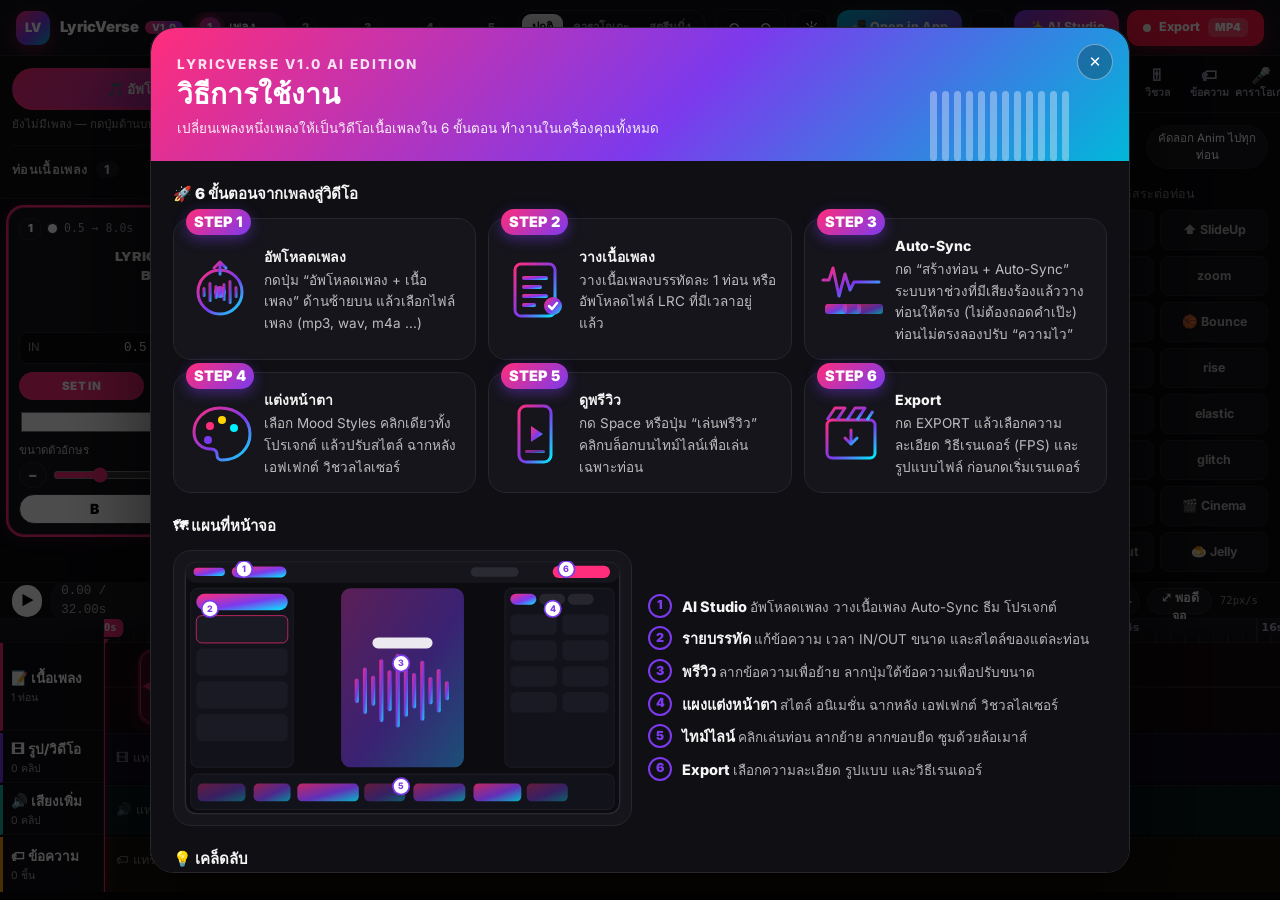
==== Lyric.html @ 03a29b02 "Update PWA button and lyric section logic Refactor PWA button and lyric section functionality." ====
<!DOCTYPE html>
<html lang="en">
<head>
  <meta charset="UTF-8">
  <meta name="viewport" content="width=device-width, initial-scale=1">
  <title>LyricVerse V1.0 AI Edition</title>
  <!-- Google tag (gtag.js) -->
<script async src="https://www.googletagmanager.com/gtag/js?id=G-SN28PVM501"></script>
<script>
  window.dataLayer = window.dataLayer || [];
  function gtag(){dataLayer.push(arguments);}
  gtag('js', new Date());

  gtag('config', 'G-SN28PVM501');
</script>
  <style>*,:after,:before{--tw-border-spacing-x:0;--tw-border-spacing-y:0;--tw-translate-x:0;--tw-translate-y:0;--tw-rotate:0;--tw-skew-x:0;--tw-skew-y:0;--tw-scale-x:1;--tw-scale-y:1;--tw-pan-x: ;--tw-pan-y: ;--tw-pinch-zoom: ;--tw-scroll-snap-strictness:proximity;--tw-gradient-from-position: ;--tw-gradient-via-position: ;--tw-gradient-to-position: ;--tw-ordinal: ;--tw-slashed-zero: ;--tw-numeric-figure: ;--tw-numeric-spacing: ;--tw-numeric-fraction: ;--tw-ring-inset: ;--tw-ring-offset-width:0px;--tw-ring-offset-color:#fff;--tw-ring-color:rgba(59,130,246,.5);--tw-ring-offset-shadow:0 0 #0000;--tw-ring-shadow:0 0 #0000;--tw-shadow:0 0 #0000;--tw-shadow-colored:0 0 #0000;--tw-blur: ;--tw-brightness: ;--tw-contrast: ;--tw-grayscale: ;--tw-hue-rotate: ;--tw-invert: ;--tw-saturate: ;--tw-sepia: ;--tw-drop-shadow: ;--tw-backdrop-blur: ;--tw-backdrop-brightness: ;--tw-backdrop-contrast: ;--tw-backdrop-grayscale: ;--tw-backdrop-hue-rotate: ;--tw-backdrop-invert: ;--tw-backdrop-opacity: ;--tw-backdrop-saturate: ;--tw-backdrop-sepia: ;--tw-contain-size: ;--tw-contain-layout: ;--tw-contain-paint: ;--tw-contain-style: }::backdrop{--tw-border-spacing-x:0;--tw-border-spacing-y:0;--tw-translate-x:0;--tw-translate-y:0;--tw-rotate:0;--tw-skew-x:0;--tw-skew-y:0;--tw-scale-x:1;--tw-scale-y:1;--tw-pan-x: ;--tw-pan-y: ;--tw-pinch-zoom: ;--tw-scroll-snap-strictness:proximity;--tw-gradient-from-position: ;--tw-gradient-via-position: ;--tw-gradient-to-position: ;--tw-ordinal: ;--tw-slashed-zero: ;--tw-numeric-figure: ;--tw-numeric-spacing: ;--tw-numeric-fraction: ;--tw-ring-inset: ;--tw-ring-offset-width:0px;--tw-ring-offset-color:#fff;--tw-ring-color:rgba(59,130,246,.5);--tw-ring-offset-shadow:0 0 #0000;--tw-ring-shadow:0 0 #0000;--tw-shadow:0 0 #0000;--tw-shadow-colored:0 0 #0000;--tw-blur: ;--tw-brightness: ;--tw-contrast: ;--tw-grayscale: ;--tw-hue-rotate: ;--tw-invert: ;--tw-saturate: ;--tw-sepia: ;--tw-drop-shadow: ;--tw-backdrop-blur: ;--tw-backdrop-brightness: ;--tw-backdrop-contrast: ;--tw-backdrop-grayscale: ;--tw-backdrop-hue-rotate: ;--tw-backdrop-invert: ;--tw-backdrop-opacity: ;--tw-backdrop-saturate: ;--tw-backdrop-sepia: ;--tw-contain-size: ;--tw-contain-layout: ;--tw-contain-paint: ;--tw-contain-style: }/*! tailwindcss v3.4.18 | MIT License | https://tailwindcss.com*/*,:after,:before{box-sizing:border-box;border:0 solid #e5e7eb}:after,:before{--tw-content:""}:host,html{line-height:1.5;-webkit-text-size-adjust:100%;-moz-tab-size:4;-o-tab-size:4;tab-size:4;font-family:ui-sans-serif,system-ui,sans-serif,Apple Color Emoji,Segoe UI Emoji,Segoe UI Symbol,Noto Color Emoji;font-feature-settings:normal;font-variation-settings:normal;-webkit-tap-highlight-color:transparent}body{line-height:inherit}hr{height:0;color:inherit;border-top-width:1px}abbr:where([title]){-webkit-text-decoration:underline dotted;text-decoration:underline dotted}h1,h2,h3,h4,h5,h6{font-size:inherit;font-weight:inherit}a{color:inherit;text-decoration:inherit}b,strong{font-weight:bolder}code,kbd,pre,samp{font-family:ui-monospace,SFMono-Regular,Menlo,Monaco,Consolas,Liberation Mono,Courier New,monospace;font-feature-settings:normal;font-variation-settings:normal;font-size:1em}small{font-size:80%}sub,sup{font-size:75%;line-height:0;position:relative;vertical-align:baseline}sub{bottom:-.25em}sup{top:-.5em}table{text-indent:0;border-color:inherit;border-collapse:collapse}button,input,optgroup,select,textarea{font-family:inherit;font-feature-settings:inherit;font-variation-settings:inherit;font-size:100%;font-weight:inherit;line-height:inherit;letter-spacing:inherit;color:inherit;margin:0;padding:0}button,select{text-transform:none}button,input:where([type=button]),input:where([type=reset]),input:where([type=submit]){-webkit-appearance:button;background-color:transparent;background-image:none}:-moz-focusring{outline:auto}:-moz-ui-invalid{box-shadow:none}progress{vertical-align:baseline}::-webkit-inner-spin-button,::-webkit-outer-spin-button{height:auto}[type=search]{-webkit-appearance:textfield;outline-offset:-2px}::-webkit-search-decoration{-webkit-appearance:none}::-webkit-file-upload-button{-webkit-appearance:button;font:inherit}summary{display:list-item}blockquote,dd,dl,figure,h1,h2,h3,h4,h5,h6,hr,p,pre{margin:0}fieldset{margin:0}fieldset,legend{padding:0}menu,ol,ul{list-style:none;margin:0;padding:0}dialog{padding:0}textarea{resize:vertical}input::-moz-placeholder,textarea::-moz-placeholder{opacity:1;color:#9ca3af}input::placeholder,textarea::placeholder{opacity:1;color:#9ca3af}[role=button],button{cursor:pointer}:disabled{cursor:default}audio,canvas,embed,iframe,img,object,svg,video{display:block;vertical-align:middle}img,video{max-width:100%;height:auto}[hidden]:where(:not([hidden=until-found])){display:none}.\!container{width:100%!important}.container{width:100%}@media (min-width:640px){.\!container{max-width:640px!important}.container{max-width:640px}}@media (min-width:768px){.\!container{max-width:768px!important}.container{max-width:768px}}@media (min-width:1024px){.\!container{max-width:1024px!important}.container{max-width:1024px}}@media (min-width:1280px){.\!container{max-width:1280px!important}.container{max-width:1280px}}@media (min-width:1536px){.\!container{max-width:1536px!important}.container{max-width:1536px}}.pointer-events-none{pointer-events:none}.pointer-events-auto{pointer-events:auto}.fixed{position:fixed}.absolute{position:absolute}.relative{position:relative}.sticky{position:sticky}.-inset-3{inset:-.75rem}.inset-0{inset:0}.-bottom-3{bottom:-.75rem}.-right-3{right:-.75rem}.-top-12{top:-3rem}.bottom-0{bottom:0}.bottom-1{bottom:.25rem}.left-0{left:0}.left-1{left:.25rem}.left-1\/2{left:50%}.left-2{left:.5rem}.right-0{right:0}.top-0{top:0}.top-1\/2{top:50%}.top-2{top:.5rem}.top-\[10px\]{top:10px}.top-\[18px\]{top:18px}.top-\[2px\]{top:2px}.z-10{z-index:10}.z-20{z-index:20}.z-30{z-index:30}.z-50{z-index:50}.z-\[4\]{z-index:4}.z-\[5\]{z-index:5}.col-span-2{grid-column:span 2/span 2}.mx-\[14px\]{margin-left:14px;margin-right:14px}.mx-auto{margin-left:auto;margin-right:auto}.mb-1{margin-bottom:.25rem}.mb-1\.5{margin-bottom:.375rem}.mb-2{margin-bottom:.5rem}.mb-3{margin-bottom:.75rem}.mb-4{margin-bottom:1rem}.ml-1{margin-left:.25rem}.ml-2{margin-left:.5rem}.ml-4{margin-left:1rem}.ml-\[1px\]{margin-left:1px}.mt-0\.5{margin-top:.125rem}.mt-1{margin-top:.25rem}.mt-2{margin-top:.5rem}.mt-4{margin-top:1rem}.block{display:block}.inline-block{display:inline-block}.flex{display:flex}.grid{display:grid}.hidden{display:none}.aspect-video{aspect-ratio:16/9}.h-1{height:.25rem}.h-1\.5{height:.375rem}.h-10{height:2.5rem}.h-11{height:2.75rem}.h-12{height:3rem}.h-16{height:4rem}.h-2{height:.5rem}.h-4{height:1rem}.h-6{height:1.5rem}.h-7{height:1.75rem}.h-8{height:2rem}.h-9{height:2.25rem}.h-\[120px\]{height:120px}.h-\[160px\]{height:160px}.h-\[18px\]{height:18px}.h-\[1em\]{height:1em}.h-\[22px\]{height:22px}.h-\[36px\]{height:36px}.h-\[56px\]{height:56px}.h-\[86px\]{height:86px}.h-full{height:100%}.h-px{height:1px}.max-h-\[160px\]{max-height:160px}.min-h-0{min-height:0}.min-h-\[36px\]{min-height:36px}.min-h-screen{min-height:100vh}.w-1{width:.25rem}.w-1\.5{width:.375rem}.w-12{width:3rem}.w-14{width:3.5rem}.w-2{width:.5rem}.w-3{width:.75rem}.w-4{width:1rem}.w-6{width:1.5rem}.w-8{width:2rem}.w-9{width:2.25rem}.w-\[12px\]{width:12px}.w-\[3px\]{width:3px}.w-\[90px\]{width:90px}.w-\[92px\]{width:92px}.w-full{width:100%}.w-px{width:1px}.max-w-\[100vw\]{max-width:100vw}.max-w-\[560px\]{max-width:560px}.max-w-\[700px\]{max-width:700px}.flex-1{flex:1 1 0%}.shrink-0{flex-shrink:0}.-translate-x-1\/2{--tw-translate-x:-50%}.-translate-x-1\/2,.-translate-x-\[3\.5px\]{transform:translate(var(--tw-translate-x),var(--tw-translate-y)) rotate(var(--tw-rotate)) skewX(var(--tw-skew-x)) skewY(var(--tw-skew-y)) scaleX(var(--tw-scale-x)) scaleY(var(--tw-scale-y))}.-translate-x-\[3\.5px\]{--tw-translate-x:-3.5px}.-translate-y-\[1px\]{--tw-translate-y:-1px}.-translate-y-\[1px\],.scale-\[1\.02\]{transform:translate(var(--tw-translate-x),var(--tw-translate-y)) rotate(var(--tw-rotate)) skewX(var(--tw-skew-x)) skewY(var(--tw-skew-y)) scaleX(var(--tw-scale-x)) scaleY(var(--tw-scale-y))}.scale-\[1\.02\]{--tw-scale-x:1.02;--tw-scale-y:1.02}.transform{transform:translate(var(--tw-translate-x),var(--tw-translate-y)) rotate(var(--tw-rotate)) skewX(var(--tw-skew-x)) skewY(var(--tw-skew-y)) scaleX(var(--tw-scale-x)) scaleY(var(--tw-scale-y))}@keyframes ping{75%,to{transform:scale(2);opacity:0}}.animate-ping{animation:ping 1s cubic-bezier(0,0,.2,1) infinite}@keyframes pulse{50%{opacity:.5}}.animate-pulse{animation:pulse 2s cubic-bezier(.4,0,.6,1) infinite}@keyframes spin{to{transform:rotate(1turn)}}.animate-spin{animation:spin 1s linear infinite}.cursor-grab{cursor:grab}.cursor-pointer{cursor:pointer}.touch-none{touch-action:none}.select-none{-webkit-user-select:none;-moz-user-select:none;user-select:none}.resize-none{resize:none}.grid-cols-2{grid-template-columns:repeat(2,minmax(0,1fr))}.grid-cols-3{grid-template-columns:repeat(3,minmax(0,1fr))}.grid-cols-4{grid-template-columns:repeat(4,minmax(0,1fr))}.grid-cols-\[1\.2fr_0\.8fr\]{grid-template-columns:1.2fr .8fr}.flex-col{flex-direction:column}.flex-wrap{flex-wrap:wrap}.place-items-center{place-items:center}.items-start{align-items:flex-start}.items-center{align-items:center}.justify-start{justify-content:flex-start}.justify-center{justify-content:center}.justify-between{justify-content:space-between}.gap-1{gap:.25rem}.gap-1\.5{gap:.375rem}.gap-2{gap:.5rem}.gap-3{gap:.75rem}.space-y-1>:not([hidden])~:not([hidden]){--tw-space-y-reverse:0;margin-top:calc(.25rem*(1 - var(--tw-space-y-reverse)));margin-bottom:calc(.25rem*var(--tw-space-y-reverse))}.space-y-2>:not([hidden])~:not([hidden]){--tw-space-y-reverse:0;margin-top:calc(.5rem*(1 - var(--tw-space-y-reverse)));margin-bottom:calc(.5rem*var(--tw-space-y-reverse))}.space-y-3>:not([hidden])~:not([hidden]){--tw-space-y-reverse:0;margin-top:calc(.75rem*(1 - var(--tw-space-y-reverse)));margin-bottom:calc(.75rem*var(--tw-space-y-reverse))}.space-y-4>:not([hidden])~:not([hidden]){--tw-space-y-reverse:0;margin-top:calc(1rem*(1 - var(--tw-space-y-reverse)));margin-bottom:calc(1rem*var(--tw-space-y-reverse))}.overflow-auto{overflow:auto}.overflow-hidden,.truncate{overflow:hidden}.truncate{text-overflow:ellipsis}.truncate,.whitespace-nowrap{white-space:nowrap}.whitespace-pre{white-space:pre}.rounded{border-radius:.25rem}.rounded-\[20px\]{border-radius:20px}.rounded-\[36px\]{border-radius:36px}.rounded-full{border-radius:9999px}.rounded-lg{border-radius:.5rem}.rounded-sm{border-radius:.125rem}.rounded-xl{border-radius:.75rem}.rounded-b-\[12px\]{border-bottom-right-radius:12px;border-bottom-left-radius:12px}.rounded-l-xl{border-top-left-radius:.75rem;border-bottom-left-radius:.75rem}.rounded-r-xl{border-top-right-radius:.75rem;border-bottom-right-radius:.75rem}.border{border-width:1px}.border-2{border-width:2px}.border-b{border-bottom-width:1px}.border-l{border-left-width:1px}.border-r{border-right-width:1px}.border-t{border-top-width:1px}.border-dashed{border-style:dashed}.border-\[\#00f0ff\]{--tw-border-opacity:1;border-color:rgb(0 240 255/var(--tw-border-opacity,1))}.border-\[\#00f0ff\]\/20{border-color:rgba(0,240,255,.2)}.border-\[\#00f0ff\]\/50{border-color:rgba(0,240,255,.5)}.border-\[\#00f0ff\]\/60{border-color:rgba(0,240,255,.6)}.border-\[\#1a1a1e\]{--tw-border-opacity:1;border-color:rgb(26 26 30/var(--tw-border-opacity,1))}.border-\[\#1c1917\]{--tw-border-opacity:1;border-color:rgb(28 25 23/var(--tw-border-opacity,1))}.border-\[\#1e1e26\]{--tw-border-opacity:1;border-color:rgb(30 30 38/var(--tw-border-opacity,1))}.border-\[\#222\]{--tw-border-opacity:1;border-color:rgb(34 34 34/var(--tw-border-opacity,1))}.border-\[\#23232d\]{--tw-border-opacity:1;border-color:rgb(35 35 45/var(--tw-border-opacity,1))}.border-\[\#24242e\]{--tw-border-opacity:1;border-color:rgb(36 36 46/var(--tw-border-opacity,1))}.border-\[\#26262c\]{--tw-border-opacity:1;border-color:rgb(38 38 44/var(--tw-border-opacity,1))}.border-\[\#2a2a35\]{--tw-border-opacity:1;border-color:rgb(42 42 53/var(--tw-border-opacity,1))}.border-\[\#333\]{--tw-border-opacity:1;border-color:rgb(51 51 51/var(--tw-border-opacity,1))}.border-\[\#d6d3d1\]{--tw-border-opacity:1;border-color:rgb(214 211 209/var(--tw-border-opacity,1))}.border-\[\#e7e5e4\]{--tw-border-opacity:1;border-color:rgb(231 229 228/var(--tw-border-opacity,1))}.border-\[\#ff1744\]{--tw-border-opacity:1;border-color:rgb(255 23 68/var(--tw-border-opacity,1))}.border-\[\#ff1744\]\/20{border-color:rgba(255,23,68,.2)}.border-\[\#ff2d7b\]{--tw-border-opacity:1;border-color:rgb(255 45 123/var(--tw-border-opacity,1))}.border-\[\#ff2d7b\]\/20{border-color:rgba(255,45,123,.2)}.border-\[\#ff2d7b\]\/30{border-color:rgba(255,45,123,.3)}.border-\[\#ff2d7b\]\/40{border-color:rgba(255,45,123,.4)}.border-\[\#ff2d7b\]\/50{border-color:rgba(255,45,123,.5)}.border-\[\#ff2d7b\]\/60{border-color:rgba(255,45,123,.6)}.border-black\/20{border-color:rgba(0,0,0,.2)}.border-white{--tw-border-opacity:1;border-color:rgb(255 255 255/var(--tw-border-opacity,1))}.border-white\/10{border-color:hsla(0,0%,100%,.1)}.border-white\/20{border-color:hsla(0,0%,100%,.2)}.border-t-transparent{border-top-color:transparent}.bg-\[\#00f0ff\]{--tw-bg-opacity:1;background-color:rgb(0 240 255/var(--tw-bg-opacity,1))}.bg-\[\#00f0ff\]\/10{background-color:rgba(0,240,255,.1)}.bg-\[\#00f0ff\]\/30{background-color:rgba(0,240,255,.3)}.bg-\[\#00f0ff\]\/60{background-color:rgba(0,240,255,.6)}.bg-\[\#00f0ff\]\/70{background-color:rgba(0,240,255,.7)}.bg-\[\#070708\]{--tw-bg-opacity:1;background-color:rgb(7 7 8/var(--tw-bg-opacity,1))}.bg-\[\#08080a\]{--tw-bg-opacity:1;background-color:rgb(8 8 10/var(--tw-bg-opacity,1))}.bg-\[\#0a0a0a\]{--tw-bg-opacity:1;background-color:rgb(10 10 10/var(--tw-bg-opacity,1))}.bg-\[\#0a0a0e\]{--tw-bg-opacity:1;background-color:rgb(10 10 14/var(--tw-bg-opacity,1))}.bg-\[\#0c0c0f\]{--tw-bg-opacity:1;background-color:rgb(12 12 15/var(--tw-bg-opacity,1))}.bg-\[\#0c0c0f\]\/90{background-color:rgba(12,12,15,.9)}.bg-\[\#0e0e13\]{--tw-bg-opacity:1;background-color:rgb(14 14 19/var(--tw-bg-opacity,1))}.bg-\[\#0f0f12\]{--tw-bg-opacity:1;background-color:rgb(15 15 18/var(--tw-bg-opacity,1))}.bg-\[\#0f0f12\]\/80{background-color:rgba(15,15,18,.8)}.bg-\[\#101014\]{--tw-bg-opacity:1;background-color:rgb(16 16 20/var(--tw-bg-opacity,1))}.bg-\[\#111114\]{--tw-bg-opacity:1;background-color:rgb(17 17 20/var(--tw-bg-opacity,1))}.bg-\[\#111\]{--tw-bg-opacity:1;background-color:rgb(17 17 17/var(--tw-bg-opacity,1))}.bg-\[\#14141a\]{--tw-bg-opacity:1;background-color:rgb(20 20 26/var(--tw-bg-opacity,1))}.bg-\[\#15151b\]{--tw-bg-opacity:1;background-color:rgb(21 21 27/var(--tw-bg-opacity,1))}.bg-\[\#15151b\]\/90{background-color:rgba(21,21,27,.9)}.bg-\[\#16161d\]{--tw-bg-opacity:1;background-color:rgb(22 22 29/var(--tw-bg-opacity,1))}.bg-\[\#1a1020\]{--tw-bg-opacity:1;background-color:rgb(26 16 32/var(--tw-bg-opacity,1))}.bg-\[\#1a1a1f\]{--tw-bg-opacity:1;background-color:rgb(26 26 31/var(--tw-bg-opacity,1))}.bg-\[\#1a1a22\]{--tw-bg-opacity:1;background-color:rgb(26 26 34/var(--tw-bg-opacity,1))}.bg-\[\#1c1917\]{--tw-bg-opacity:1;background-color:rgb(28 25 23/var(--tw-bg-opacity,1))}.bg-\[\#222\]{--tw-bg-opacity:1;background-color:rgb(34 34 34/var(--tw-bg-opacity,1))}.bg-\[\#333\]{--tw-bg-opacity:1;background-color:rgb(51 51 51/var(--tw-bg-opacity,1))}.bg-\[\#d6d3d1\]{--tw-bg-opacity:1;background-color:rgb(214 211 209/var(--tw-bg-opacity,1))}.bg-\[\#e7e5e4\]{--tw-bg-opacity:1;background-color:rgb(231 229 228/var(--tw-bg-opacity,1))}.bg-\[\#f5f5f4\]{--tw-bg-opacity:1;background-color:rgb(245 245 244/var(--tw-bg-opacity,1))}.bg-\[\#fafaf9\]{--tw-bg-opacity:1;background-color:rgb(250 250 249/var(--tw-bg-opacity,1))}.bg-\[\#ff1744\]{--tw-bg-opacity:1;background-color:rgb(255 23 68/var(--tw-bg-opacity,1))}.bg-\[\#ff1744\]\/10{background-color:rgba(255,23,68,.1)}.bg-\[\#ff2d7b\]{--tw-bg-opacity:1;background-color:rgb(255 45 123/var(--tw-bg-opacity,1))}.bg-\[\#ff2d7b\]\/10{background-color:rgba(255,45,123,.1)}.bg-\[\#ff2d7b\]\/20{background-color:rgba(255,45,123,.2)}.bg-\[\#ff2d7b\]\/30{background-color:rgba(255,45,123,.3)}.bg-\[\#fff1f2\]{--tw-bg-opacity:1;background-color:rgb(255 241 242/var(--tw-bg-opacity,1))}.bg-black{--tw-bg-opacity:1;background-color:rgb(0 0 0/var(--tw-bg-opacity,1))}.bg-black\/30{background-color:rgba(0,0,0,.3)}.bg-black\/60{background-color:rgba(0,0,0,.6)}.bg-black\/70{background-color:rgba(0,0,0,.7)}.bg-black\/85{background-color:rgba(0,0,0,.85)}.bg-transparent{background-color:transparent}.bg-white{--tw-bg-opacity:1;background-color:rgb(255 255 255/var(--tw-bg-opacity,1))}.bg-white\/5{background-color:hsla(0,0%,100%,.05)}.bg-white\/80{background-color:hsla(0,0%,100%,.8)}.bg-white\/90{background-color:hsla(0,0%,100%,.9)}.bg-gradient-to-br{background-image:linear-gradient(to bottom right,var(--tw-gradient-stops))}.from-\[\#ff2d7b\]{--tw-gradient-from:#ff2d7b var(--tw-gradient-from-position);--tw-gradient-to:rgba(255,45,123,0) var(--tw-gradient-to-position);--tw-gradient-stops:var(--tw-gradient-from),var(--tw-gradient-to)}.to-\[\#00f0ff\]{--tw-gradient-to:#00f0ff var(--tw-gradient-to-position)}.object-cover{-o-object-fit:cover;object-fit:cover}.p-1{padding:.25rem}.p-2{padding:.5rem}.p-2\.5{padding:.625rem}.p-3{padding:.75rem}.p-4{padding:1rem}.p-5{padding:1.25rem}.px-1{padding-left:.25rem;padding-right:.25rem}.px-1\.5{padding-left:.375rem;padding-right:.375rem}.px-2{padding-left:.5rem;padding-right:.5rem}.px-2\.5{padding-left:.625rem;padding-right:.625rem}.px-3{padding-left:.75rem;padding-right:.75rem}.px-4{padding-left:1rem;padding-right:1rem}.px-5{padding-left:1.25rem;padding-right:1.25rem}.py-0\.5{padding-top:.125rem;padding-bottom:.125rem}.py-1{padding-top:.25rem;padding-bottom:.25rem}.py-1\.5{padding-top:.375rem;padding-bottom:.375rem}.py-10{padding-top:2.5rem;padding-bottom:2.5rem}.py-12{padding-top:3rem;padding-bottom:3rem}.py-2{padding-top:.5rem;padding-bottom:.5rem}.pl-1{padding-left:.25rem}.pr-1{padding-right:.25rem}.pt-0\.5{padding-top:.125rem}.pt-2{padding-top:.5rem}.pt-3{padding-top:.75rem}.text-center{text-align:center}.text-right{text-align:right}.align-middle{vertical-align:middle}.font-mono{font-family:ui-monospace,SFMono-Regular,Menlo,Monaco,Consolas,Liberation Mono,Courier New,monospace}.text-\[10px\]{font-size:10px}.text-\[11px\]{font-size:11px}.text-\[12px\]{font-size:12px}.text-\[13px\]{font-size:13px}.text-\[14px\]{font-size:14px}.text-\[16px\]{font-size:16px}.text-\[8px\]{font-size:8px}.text-\[9px\]{font-size:9px}.font-black{font-weight:900}.font-bold{font-weight:700}.font-medium{font-weight:500}.capitalize{text-transform:capitalize}.leading-\[1\.05\]{line-height:1.05}.leading-\[1\.1\]{line-height:1.1}.leading-\[1\.2\]{line-height:1.2}.leading-\[1\.3\]{line-height:1.3}.leading-\[1\.4\]{line-height:1.4}.leading-\[1\.5\]{line-height:1.5}.tracking-\[-0\.02em\]{letter-spacing:-.02em}.tracking-\[0\.12em\]{letter-spacing:.12em}.tracking-wide{letter-spacing:.025em}.text-\[\#00f0ff\]{--tw-text-opacity:1;color:rgb(0 240 255/var(--tw-text-opacity,1))}.text-\[\#1c1917\]{--tw-text-opacity:1;color:rgb(28 25 23/var(--tw-text-opacity,1))}.text-\[\#44403c\]{--tw-text-opacity:1;color:rgb(68 64 60/var(--tw-text-opacity,1))}.text-\[\#444\]{--tw-text-opacity:1;color:rgb(68 68 68/var(--tw-text-opacity,1))}.text-\[\#555\]{--tw-text-opacity:1;color:rgb(85 85 85/var(--tw-text-opacity,1))}.text-\[\#57534e\]{--tw-text-opacity:1;color:rgb(87 83 78/var(--tw-text-opacity,1))}.text-\[\#666\]{--tw-text-opacity:1;color:rgb(102 102 102/var(--tw-text-opacity,1))}.text-\[\#777\]{--tw-text-opacity:1;color:rgb(119 119 119/var(--tw-text-opacity,1))}.text-\[\#78716c\]{--tw-text-opacity:1;color:rgb(120 113 108/var(--tw-text-opacity,1))}.text-\[\#888\]{--tw-text-opacity:1;color:rgb(136 136 136/var(--tw-text-opacity,1))}.text-\[\#a8a29e\]{--tw-text-opacity:1;color:rgb(168 162 158/var(--tw-text-opacity,1))}.text-\[\#aaa\]{--tw-text-opacity:1;color:rgb(170 170 170/var(--tw-text-opacity,1))}.text-\[\#ccc\]{--tw-text-opacity:1;color:rgb(204 204 204/var(--tw-text-opacity,1))}.text-\[\#ff2d7b\]{--tw-text-opacity:1;color:rgb(255 45 123/var(--tw-text-opacity,1))}.text-\[\#ff4d6d\]{--tw-text-opacity:1;color:rgb(255 77 109/var(--tw-text-opacity,1))}.text-black{--tw-text-opacity:1;color:rgb(0 0 0/var(--tw-text-opacity,1))}.text-white{--tw-text-opacity:1;color:rgb(255 255 255/var(--tw-text-opacity,1))}.text-white\/20{color:hsla(0,0%,100%,.2)}.accent-\[\#00f0ff\]{accent-color:#00f0ff}.accent-\[\#ff2d7b\]{accent-color:#ff2d7b}.opacity-90{opacity:.9}.shadow{--tw-shadow:0 1px 3px 0 rgba(0,0,0,.1),0 1px 2px -1px rgba(0,0,0,.1);--tw-shadow-colored:0 1px 3px 0 var(--tw-shadow-color),0 1px 2px -1px var(--tw-shadow-color);box-shadow:var(--tw-ring-offset-shadow,0 0 #0000),var(--tw-ring-shadow,0 0 #0000),var(--tw-shadow)}.shadow-\[0_0_0_1px_rgba\(255\2c 45\2c 123\2c 0\.2\)\]{--tw-shadow:0 0 0 1px rgba(255,45,123,.2);--tw-shadow-colored:0 0 0 1px var(--tw-shadow-color);box-shadow:var(--tw-ring-offset-shadow,0 0 #0000),var(--tw-ring-shadow,0 0 #0000),var(--tw-shadow)}.shadow-\[0_0_0_1px_rgba\(255\2c 45\2c 123\2c 0\.3\)\]{--tw-shadow:0 0 0 1px rgba(255,45,123,.3);--tw-shadow-colored:0 0 0 1px var(--tw-shadow-color);box-shadow:var(--tw-ring-offset-shadow,0 0 #0000),var(--tw-ring-shadow,0 0 #0000),var(--tw-shadow)}.shadow-\[0_0_10px_rgba\(255\2c 255\2c 255\2c 0\.2\)\]{--tw-shadow:0 0 10px hsla(0,0%,100%,.2);--tw-shadow-colored:0 0 10px var(--tw-shadow-color);box-shadow:var(--tw-ring-offset-shadow,0 0 #0000),var(--tw-ring-shadow,0 0 #0000),var(--tw-shadow)}.shadow-\[0_0_20px_rgba\(255\2c 23\2c 68\2c 0\.4\)\]{--tw-shadow:0 0 20px rgba(255,23,68,.4);--tw-shadow-colored:0 0 20px var(--tw-shadow-color);box-shadow:var(--tw-ring-offset-shadow,0 0 #0000),var(--tw-ring-shadow,0 0 #0000),var(--tw-shadow)}.shadow-\[0_20px_80px_rgba\(0\2c 0\2c 0\2c 0\.3\)\]{--tw-shadow:0 20px 80px rgba(0,0,0,.3);--tw-shadow-colored:0 20px 80px var(--tw-shadow-color);box-shadow:var(--tw-ring-offset-shadow,0 0 #0000),var(--tw-ring-shadow,0 0 #0000),var(--tw-shadow)}.shadow-\[0_20px_80px_rgba\(0\2c 0\2c 0\2c 0\.8\)\]{--tw-shadow:0 20px 80px rgba(0,0,0,.8);--tw-shadow-colored:0 20px 80px var(--tw-shadow-color);box-shadow:var(--tw-ring-offset-shadow,0 0 #0000),var(--tw-ring-shadow,0 0 #0000),var(--tw-shadow)}.shadow-\[0_2px_10px_rgba\(0\2c 240\2c 255\2c 0\.5\)\]{--tw-shadow:0 2px 10px rgba(0,240,255,.5);--tw-shadow-colored:0 2px 10px var(--tw-shadow-color);box-shadow:var(--tw-ring-offset-shadow,0 0 #0000),var(--tw-ring-shadow,0 0 #0000),var(--tw-shadow)}.shadow-\[0_8px_24px_rgba\(0\2c 0\2c 0\2c 0\.3\)\]{--tw-shadow:0 8px 24px rgba(0,0,0,.3);--tw-shadow-colored:0 8px 24px var(--tw-shadow-color)}.shadow-\[0_8px_24px_rgba\(0\2c 0\2c 0\2c 0\.3\)\],.shadow-lg{box-shadow:var(--tw-ring-offset-shadow,0 0 #0000),var(--tw-ring-shadow,0 0 #0000),var(--tw-shadow)}.shadow-lg{--tw-shadow:0 10px 15px -3px rgba(0,0,0,.1),0 4px 6px -4px rgba(0,0,0,.1);--tw-shadow-colored:0 10px 15px -3px var(--tw-shadow-color),0 4px 6px -4px var(--tw-shadow-color)}.outline-none{outline:2px solid transparent;outline-offset:2px}.ring-1{--tw-ring-offset-shadow:var(--tw-ring-inset) 0 0 0 var(--tw-ring-offset-width) var(--tw-ring-offset-color);--tw-ring-shadow:var(--tw-ring-inset) 0 0 0 calc(1px + var(--tw-ring-offset-width)) var(--tw-ring-color)}.ring-1,.ring-\[10px\]{box-shadow:var(--tw-ring-offset-shadow),var(--tw-ring-shadow),var(--tw-shadow,0 0 #0000)}.ring-\[10px\]{--tw-ring-offset-shadow:var(--tw-ring-inset) 0 0 0 var(--tw-ring-offset-width) var(--tw-ring-offset-color);--tw-ring-shadow:var(--tw-ring-inset) 0 0 0 calc(10px + var(--tw-ring-offset-width)) var(--tw-ring-color)}.ring-\[\#111\]{--tw-ring-opacity:1;--tw-ring-color:rgb(17 17 17/var(--tw-ring-opacity,1))}.ring-\[\#ff2d7b\]\/40{--tw-ring-color:rgba(255,45,123,.4)}.blur{--tw-blur:blur(8px)}.blur,.drop-shadow{filter:var(--tw-blur) var(--tw-brightness) var(--tw-contrast) var(--tw-grayscale) var(--tw-hue-rotate) var(--tw-invert) var(--tw-saturate) var(--tw-sepia) var(--tw-drop-shadow)}.drop-shadow{--tw-drop-shadow:drop-shadow(0 1px 2px rgba(0,0,0,.1)) drop-shadow(0 1px 1px rgba(0,0,0,.06))}.filter{filter:var(--tw-blur) var(--tw-brightness) var(--tw-contrast) var(--tw-grayscale) var(--tw-hue-rotate) var(--tw-invert) var(--tw-saturate) var(--tw-sepia) var(--tw-drop-shadow)}.backdrop-blur{--tw-backdrop-blur:blur(8px)}.backdrop-blur,.backdrop-blur-md{backdrop-filter:var(--tw-backdrop-blur) var(--tw-backdrop-brightness) var(--tw-backdrop-contrast) var(--tw-backdrop-grayscale) var(--tw-backdrop-hue-rotate) var(--tw-backdrop-invert) var(--tw-backdrop-opacity) var(--tw-backdrop-saturate) var(--tw-backdrop-sepia)}.backdrop-blur-md{--tw-backdrop-blur:blur(12px)}.transition{transition-property:color,background-color,border-color,text-decoration-color,fill,stroke,opacity,box-shadow,transform,filter,backdrop-filter;transition-timing-function:cubic-bezier(.4,0,.2,1);transition-duration:.15s}.transition-\[opacity\2c box-shadow\2c border-color\2c transform\]{transition-property:opacity,box-shadow,border-color,transform;transition-timing-function:cubic-bezier(.4,0,.2,1);transition-duration:.15s}.transition-all{transition-property:all;transition-timing-function:cubic-bezier(.4,0,.2,1);transition-duration:.15s}.transition-colors{transition-property:color,background-color,border-color,text-decoration-color,fill,stroke;transition-timing-function:cubic-bezier(.4,0,.2,1);transition-duration:.15s}.duration-100{transition-duration:.1s}.duration-300{transition-duration:.3s}.ease-in-out{transition-timing-function:cubic-bezier(.4,0,.2,1)}.ease-out{transition-timing-function:cubic-bezier(0,0,.2,1)}#root,body,html{min-height:100%}body{margin:0;font-family:Inter,ui-sans-serif,system-ui,-apple-system,BlinkMacSystemFont,Segoe UI,sans-serif}[role=button]:not([aria-disabled=true]),button:not(:disabled),label[for],select:not(:disabled),summary{cursor:pointer}.selection\:bg-\[\#ff2d7b\]\/30 ::-moz-selection{background-color:rgba(255,45,123,.3)}.selection\:bg-\[\#ff2d7b\]\/30 ::selection{background-color:rgba(255,45,123,.3)}.selection\:bg-\[\#ff2d7b\]\/30::-moz-selection{background-color:rgba(255,45,123,.3)}.selection\:bg-\[\#ff2d7b\]\/30::selection{background-color:rgba(255,45,123,.3)}.placeholder\:text-\[\#a8a29e\]::-moz-placeholder{--tw-text-opacity:1;color:rgb(168 162 158/var(--tw-text-opacity,1))}.placeholder\:text-\[\#a8a29e\]::placeholder{--tw-text-opacity:1;color:rgb(168 162 158/var(--tw-text-opacity,1))}.hover\:border-\[\#333\]:hover{--tw-border-opacity:1;border-color:rgb(51 51 51/var(--tw-border-opacity,1))}.hover\:border-\[\#3a3a4a\]:hover{--tw-border-opacity:1;border-color:rgb(58 58 74/var(--tw-border-opacity,1))}.hover\:border-\[\#a8a29e\]:hover{--tw-border-opacity:1;border-color:rgb(168 162 158/var(--tw-border-opacity,1))}.hover\:border-\[\#d6d3d1\]:hover{--tw-border-opacity:1;border-color:rgb(214 211 209/var(--tw-border-opacity,1))}.hover\:border-\[\#ff2d7b\]\/40:hover{border-color:rgba(255,45,123,.4)}.hover\:bg-\[\#1e1e28\]:hover{--tw-bg-opacity:1;background-color:rgb(30 30 40/var(--tw-bg-opacity,1))}.hover\:bg-\[\#222\]:hover{--tw-bg-opacity:1;background-color:rgb(34 34 34/var(--tw-bg-opacity,1))}.hover\:bg-\[\#eee\]:hover{--tw-bg-opacity:1;background-color:rgb(238 238 238/var(--tw-bg-opacity,1))}.hover\:bg-\[\#fafaf9\]:hover{--tw-bg-opacity:1;background-color:rgb(250 250 249/var(--tw-bg-opacity,1))}.hover\:bg-\[\#ff2a57\]:hover{--tw-bg-opacity:1;background-color:rgb(255 42 87/var(--tw-bg-opacity,1))}.hover\:bg-black:hover{--tw-bg-opacity:1;background-color:rgb(0 0 0/var(--tw-bg-opacity,1))}.hover\:text-\[\#1c1917\]:hover{--tw-text-opacity:1;color:rgb(28 25 23/var(--tw-text-opacity,1))}.hover\:text-white:hover{--tw-text-opacity:1;color:rgb(255 255 255/var(--tw-text-opacity,1))}.hover\:opacity-80:hover{opacity:.8}.focus\:border-\[\#ff2d7b\]\/50:focus{border-color:rgba(255,45,123,.5)}.active\:cursor-grabbing:active{cursor:grabbing}.dark\:border-white:is(.dark *){--tw-border-opacity:1;border-color:rgb(255 255 255/var(--tw-border-opacity,1))}.dark\:bg-white:is(.dark *){--tw-bg-opacity:1;background-color:rgb(255 255 255/var(--tw-bg-opacity,1))}.dark\:text-black:is(.dark *){--tw-text-opacity:1;color:rgb(0 0 0/var(--tw-text-opacity,1))}.dark\:hover\:border-\[\#2a2a35\]:hover:is(.dark *){--tw-border-opacity:1;border-color:rgb(42 42 53/var(--tw-border-opacity,1))}@media (min-width:768px){.md\:flex{display:flex}.md\:text-\[12px\]{font-size:12px}}@media (min-width:1024px){.lg\:h-\[calc\(100vh-56px-160px\)\]{height:calc(100vh - 216px)}.lg\:w-\[360px\]{width:360px}.lg\:w-\[380px\]{width:380px}.lg\:flex-row{flex-direction:row}.lg\:p-6{padding:1.5rem}}</style>
<style id="lv-fxlib">.lv-fxlib-h{display:flex;align-items:center;justify-content:space-between;gap:8px}
.lv-fxcat{font-size:11px;font-weight:800;letter-spacing:.03em;opacity:.72;margin:14px 0 7px}
.lv-fxg{display:grid;grid-template-columns:minmax(0,1fr) minmax(0,1fr);gap:10px 8px;padding-top:4px}
.lv-fxc{position:relative;min-width:0;display:flex;align-items:center;gap:9px;padding:8px 9px;border-radius:14px;border:1px solid #26262c;background:#121217;color:inherit;text-align:left;cursor:pointer;min-height:56px;transition:transform .15s,border-color .15s,box-shadow .15s,background .15s}
.lv-fxc:hover{border-color:#3d3d48;transform:translateY(-1px)}
.lv-fxc:focus-visible{outline:2px solid #ff2d7b;outline-offset:2px}
.lv-fxc.on{border-color:#ff2d7b;background:linear-gradient(135deg,rgba(255,45,123,.17),rgba(124,58,237,.13));box-shadow:0 0 0 1px rgba(255,45,123,.35),0 8px 20px -10px rgba(255,45,123,.7)}
.lv-fxc.on .lv-fxt{padding-right:12px}
.lv-fxc.on::after{content:"✓";position:absolute;bottom:5px;right:8px;font-size:11px;font-weight:900;color:#ff2d7b}
.lv-fxi{flex:0 0 36px;height:36px;border-radius:11px;display:grid;place-items:center;font-size:18px;box-shadow:inset 0 0 0 1px rgba(255,255,255,.16),0 4px 10px -4px rgba(0,0,0,.6)}
.lv-fxt{display:flex;flex-direction:column;min-width:0;line-height:1.3}
.lv-fxt b{font-size:12px;font-weight:800;white-space:nowrap;overflow:hidden;text-overflow:ellipsis}
.lv-fxt small{font-size:10px;opacity:.6;white-space:nowrap;overflow:hidden;text-overflow:ellipsis}
.lv-fxn{position:absolute;top:-7px;right:-4px;box-shadow:0 2px 6px rgba(0,0,0,.35);font-style:normal;font-size:8px;font-weight:900;padding:1px 5px;border-radius:6px;background:linear-gradient(90deg,#ff2d7b,#7c3aed);color:#fff;letter-spacing:.06em}
.lv-looks{display:flex;gap:6px;overflow-x:auto;padding-bottom:6px;scrollbar-width:thin}
.lv-look{flex:0 0 auto;height:32px;padding:0 12px;border-radius:999px;border:1px solid #26262c;background:#15151b;color:inherit;font-size:11.5px;font-weight:700;white-space:nowrap;cursor:pointer;transition:background .15s,border-color .15s}
.lv-look:hover{border-color:#3d3d48}
.lv-look.on{background:linear-gradient(90deg,#ff2d7b,#7c3aed);border-color:transparent;color:#fff}
.lv-fxtune{display:grid;gap:10px;margin-top:16px;padding:12px;border-radius:14px}
[data-lv-theme=light] .lv-fxc{background:#fff;border-color:#e7e5e4}
[data-lv-theme=light] .lv-fxc:hover{border-color:#d6d3d1}
[data-lv-theme=light] .lv-fxc.on{background:linear-gradient(135deg,rgba(255,45,123,.1),rgba(124,58,237,.08));border-color:#ff2d7b}
[data-lv-theme=light] .lv-look{background:#fff;border-color:#e7e5e4}
[data-lv-theme=light] .lv-look.on{color:#fff;border-color:transparent}
</style>
<style id="lv-fs">.lv-fsbar{display:none}
.lv-fs-on{position:fixed!important;inset:0!important;z-index:9999!important;width:100vw!important;height:100vh!important;max-width:none!important;margin:0!important;padding:0!important;gap:0!important;background:#000!important;display:flex!important;flex-direction:column!important;align-items:center!important;justify-content:center!important;overflow:hidden!important}
.lv-fs-on>*:not(.lv-fs-stage):not(.lv-fsbar){display:none!important}
.lv-fs-on>.lv-fs-stage{flex:0 0 auto!important;max-width:none!important;transform:scale(var(--fs,1));transform-origin:center center;border:0!important;border-radius:0!important;box-shadow:none!important}
.lv-fs-on>.lv-fs-stage [class*="text-white/20"]{display:none!important}
.lv-fs-on:not(.lv-fs-act){cursor:none}
.lv-fs-on>.lv-fsbar{display:flex;align-items:center;gap:8px;position:fixed;left:50%;bottom:24px;transform:translateX(-50%);z-index:10000;padding:8px;border-radius:999px;background:rgba(18,18,24,.78);-webkit-backdrop-filter:blur(12px);backdrop-filter:blur(12px);border:1px solid rgba(255,255,255,.12);opacity:0;pointer-events:none;transition:opacity .3s}
.lv-fs-on.lv-fs-act>.lv-fsbar,.lv-fs-on>.lv-fsbar:hover{opacity:1;pointer-events:auto}
.lv-fsbar button{height:40px;min-width:44px;padding:0 16px;border-radius:999px;border:0;background:rgba(255,255,255,.12);color:#fff;font-weight:800;font-size:14px;cursor:pointer}
.lv-fsbar button:hover{background:rgba(255,255,255,.24)}
.lv-fsbar .lv-fst{color:#ddd;font:600 12px monospace;padding:0 6px;white-space:nowrap}
</style>
<style id="lv-polish">*{scrollbar-width:thin;scrollbar-color:#3a3a44 transparent}::-webkit-scrollbar{width:8px;height:8px}::-webkit-scrollbar-thumb{background:#3a3a44;border-radius:8px}::-webkit-scrollbar-track{background:transparent}button{transition:transform .12s ease,background-color .15s ease,border-color .15s ease,opacity .15s ease}button:active:not(:disabled){transform:scale(.96)}button:focus-visible,select:focus-visible,input:focus-visible,textarea:focus-visible{outline:2px solid #00f0ff;outline-offset:2px}::selection{background:#ff2d7b66}@keyframes lvToast{from{opacity:0;transform:translate(-50%,10px)}to{opacity:1;transform:translate(-50%,0)}}@keyframes lvFade{from{opacity:0}to{opacity:1}}@keyframes lvPop{from{opacity:0;transform:translateY(12px) scale(.97)}to{opacity:1;transform:none}}[data-lv-theme=dark] select option{background:#15151b;color:#f5f5f5}[data-lv-theme=light] select option{background:#fff;color:#1c1917}.text-\[9px\]{font-size:10.5px!important}.text-\[10px\]{font-size:11.5px!important}.text-\[11px\]{font-size:12.5px!important}.text-\[12px\]{font-size:13.5px!important}.text-\[13px\]{font-size:15px!important}[style*="font-size: 9px"]{font-size:10.5px!important}[style*="font-size: 10px"]{font-size:11.5px!important}[style*="font-size: 11px"]{font-size:12.5px!important}[style*="font-size: 12px"]{font-size:13.5px!important}[style*="font-size: 13px"]{font-size:14.5px!important}@media(min-width:1024px){aside{height:calc(100vh - 378px)!important}@media(min-width:1024px){html,body{overflow:hidden}}}header button,header select,header span,header label,header div{white-space:nowrap}@media(max-width:1499px){header{overflow-x:auto;max-width:100vw;scrollbar-width:none}header::-webkit-scrollbar{display:none}header>*{flex-shrink:0}}.lv-tl{height:310px}.lv-lyr{pointer-events:none}.lv-lyr>*:not(.pointer-events-none){pointer-events:auto}@keyframes lvBar{from{transform:scaleY(.2)}to{transform:scaleY(1)}}@keyframes lvTwBlink{0%{opacity:1}50%{opacity:0}100%{opacity:0}}@keyframes lvIndet{from{transform:translateX(-60%)}to{transform:translateX(160%)}}.lv-tl [data-timeline-block]{top:8px!important;height:72px!important;border-radius:12px!important;border-width:1.5px!important;background:linear-gradient(135deg,rgba(255,45,123,.17),rgba(124,58,237,.2))!important;border-color:rgba(255,45,123,.4)!important;box-shadow:0 2px 8px rgba(0,0,0,.28)!important}[data-lv-theme=light] .lv-tl [data-timeline-block]{background:linear-gradient(135deg,#ffe4ee,#ede9fe)!important;border-color:#f3a6c4!important;box-shadow:0 2px 6px rgba(0,0,0,.08)!important}.lv-tl [data-timeline-block]:hover{filter:brightness(1.18)}.lv-tl [data-timeline-block].z-10{border-color:#ff2d7b!important;box-shadow:0 0 0 2px rgba(255,45,123,.38),0 6px 20px rgba(255,45,123,.28)!important}.lv-tl [data-timeline-block]>div.flex-1>div:nth-child(3){display:none}
:root{--lv-bg:#08080c;--lv-surface:#111118;--lv-surface2:#181821;--lv-line:#25252f;--lv-text:#f4f4f7;--lv-mute:#9d9db0}
[data-lv-theme=light]{--lv-bg:#f4f3f1;--lv-surface:#ffffff;--lv-surface2:#f6f5f3;--lv-line:#e4e1dc;--lv-text:#1c1917;--lv-mute:#78716c}
*{scrollbar-width:thin;scrollbar-color:#3a3a48 transparent}
button{transition:background-color .15s,border-color .15s,transform .1s,filter .15s,box-shadow .15s}button:active:not(:disabled){transform:scale(.975)}
button:focus-visible,select:focus-visible,input:focus-visible,textarea:focus-visible,summary:focus-visible{outline:2px solid #00f0ff;outline-offset:2px}
.lv-hdr{height:56px;display:grid;grid-template-columns:auto 1fr auto;align-items:center;gap:14px;padding:0 16px;background:var(--lv-surface);border-bottom:1px solid var(--lv-line);color:var(--lv-text)}
.lv-brand{display:flex;align-items:center;gap:10px;min-width:0}
.lv-logo{width:34px;height:34px;border-radius:11px;background:linear-gradient(135deg,#ff2d7b,#7c3aed 55%,#00b8d9);display:grid;place-items:center;font-weight:900;font-size:13px;color:#fff;box-shadow:0 6px 18px rgba(255,45,123,.35);flex-shrink:0}
.lv-name{font-weight:900;font-size:15px;display:flex;align-items:center;gap:6px;line-height:1.1;white-space:nowrap}
.lv-ver{font-size:10px;font-weight:900;padding:1px 7px;border-radius:999px;background:linear-gradient(90deg,#ff2d7b,#7c3aed);color:#fff}
.lv-sub{font-size:10.5px;color:var(--lv-mute);margin-top:1px;white-space:nowrap}
.lv-steps{justify-self:center;display:flex;align-items:center;min-width:0}
.lv-step{display:flex;align-items:center;gap:8px;padding:5px 9px;border-radius:999px;font-size:12.5px;font-weight:700;color:var(--lv-mute);background:transparent;border:0;cursor:pointer;white-space:nowrap}
.lv-step:hover{background:var(--lv-surface2);color:var(--lv-text)}
.lv-dot{width:22px;height:22px;border-radius:50%;display:grid;place-items:center;font-size:11px;font-weight:900;border:1.5px solid var(--lv-line);background:var(--lv-surface);color:var(--lv-mute)}
.lv-step.done{color:var(--lv-text)}.lv-step.done .lv-dot{background:#16a34a;border-color:#16a34a;color:#fff}
.lv-step.cur{color:var(--lv-text);background:linear-gradient(135deg,rgba(255,45,123,.16),rgba(124,58,237,.16))}
.lv-step.cur .lv-dot{background:linear-gradient(135deg,#ff2d7b,#7c3aed);border-color:transparent;color:#fff;box-shadow:0 0 0 4px rgba(255,45,123,.2)}
.lv-sep{width:12px;height:1.5px;background:var(--lv-line);margin-left:2px}
.lv-acts{display:flex;align-items:center;gap:8px}
.lv-grp{display:flex;border:1px solid var(--lv-line);border-radius:12px;overflow:hidden;background:var(--lv-surface)}
.lv-ib{width:36px;height:36px;border-radius:12px;display:grid;place-items:center;font-size:16px;border:1px solid var(--lv-line);background:var(--lv-surface);color:var(--lv-text);cursor:pointer}
.lv-grp .lv-ib{border:0;border-radius:0;width:34px}.lv-ib:hover,.lv-ib.on{background:var(--lv-surface2)}
.lv-btn2{height:36px;padding:0 14px;border-radius:12px;font-weight:800;font-size:12.5px;color:#fff;background:linear-gradient(135deg,#7c3aed,#ff2d7b);border:0;cursor:pointer;box-shadow:0 6px 18px rgba(124,58,237,.3);white-space:nowrap}.lv-btn2:hover{filter:brightness(1.1)}
.lv-export{height:36px;padding:0 16px;border-radius:12px;background:#ff1744;color:#fff;font-weight:800;font-size:12.5px;display:flex;align-items:center;gap:8px;border:0;cursor:pointer;box-shadow:0 6px 22px rgba(255,23,68,.35);white-space:nowrap}.lv-export:hover{background:#ff2a57}
.lv-export b{background:rgba(255,255,255,.22);padding:1px 7px;border-radius:6px;font-size:11px}
.lv-pulse{width:8px;height:8px;border-radius:50%;background:#fff;opacity:.95}
@keyframes lvPulse{0%,100%{opacity:1;transform:scale(1)}50%{opacity:.4;transform:scale(.7)}}
@keyframes lvRing{0%{box-shadow:0 0 0 0 rgba(255,45,123,.55)}70%{box-shadow:0 0 0 12px rgba(255,45,123,0)}100%{box-shadow:0 0 0 0 rgba(255,45,123,0)}}
.lv-menu{position:absolute;right:0;top:44px;width:292px;z-index:71;padding:6px;border-radius:14px;background:var(--lv-surface);border:1px solid var(--lv-line);box-shadow:0 20px 60px rgba(0,0,0,.45);animation:lvPop .15s ease-out}
.lv-mi{display:flex;align-items:center;gap:10px;width:100%;padding:9px 10px;border-radius:9px;font-size:13px;text-align:left;background:transparent;border:0;color:var(--lv-text);cursor:pointer}
.lv-mi:hover{background:var(--lv-surface2)}.lv-mi.danger{color:#ff6b86}.lv-mic{width:22px;text-align:center;flex-shrink:0}.lv-msep{height:1px;background:var(--lv-line);margin:5px 4px}
.lv-ptool{display:flex;align-items:center;gap:10px;flex-wrap:wrap;justify-content:center}
.lv-seg{display:flex;padding:3px;border-radius:12px;background:var(--lv-surface);border:1px solid var(--lv-line)}
.lv-seg button{display:flex;align-items:center;gap:6px;padding:5px 12px;border-radius:9px;font-size:12px;font-weight:800;color:var(--lv-mute);border:0;background:transparent;cursor:pointer}
.lv-seg button.on{background:var(--lv-text);color:var(--lv-bg)}.lv-ri{font-size:14px;line-height:1}
.lv-chip{padding:4px 12px;border-radius:999px;font-size:12px;font-weight:800;background:rgba(255,45,123,.12);color:#ff5c93;border:1px solid rgba(255,45,123,.3)}
.lv-tab{flex:1;display:flex;flex-direction:column;align-items:center;gap:2px;padding:7px 4px;border-radius:12px;font-size:11.5px;font-weight:800;color:var(--lv-mute);border:0;background:transparent;cursor:pointer;white-space:nowrap;min-width:56px}
.lv-tab.on{background:var(--lv-text);color:var(--lv-bg)}.lv-tab:not(.on):hover{background:var(--lv-surface2);color:var(--lv-text)}.lv-tic{font-size:16px;line-height:1}
.lv-pal{width:min(620px,92vw);border-radius:18px;background:var(--lv-surface);border:1px solid var(--lv-line);box-shadow:0 30px 90px rgba(0,0,0,.6);overflow:hidden;color:var(--lv-text);animation:lvPop .15s ease-out}
.lv-pal input{width:100%;padding:16px 18px;font-size:16px;background:transparent;border:0;border-bottom:1px solid var(--lv-line);outline:none;color:inherit}
.lv-pl{max-height:52vh;overflow:auto;padding:6px}
.lv-pi{display:flex;align-items:center;gap:10px;width:100%;padding:10px 12px;border-radius:10px;border:0;background:transparent;color:inherit;cursor:pointer;font-size:13.5px}
.lv-pi small{display:block;font-size:11.5px;opacity:.6;margin-top:1px}.lv-pi:hover,.lv-pi.first{background:var(--lv-surface2)}.lv-pi kbd{font-size:11px;padding:2px 7px;border-radius:6px;border:1px solid var(--lv-line)}
.lv-cta{height:32px;padding:0 14px;border-radius:999px;border:0;font-weight:800;font-size:12px;color:#fff;background:linear-gradient(135deg,#ff2d7b,#7c3aed);cursor:pointer;white-space:nowrap;position:relative}.lv-ring{position:relative}.lv-ring::after,.lv-cta::after{content:"";position:absolute;inset:0;border-radius:inherit;border:2px solid #ff2d7b;pointer-events:none;animation:lvRing2 2.2s ease-out infinite;will-change:transform,opacity}@keyframes lvRing2{0%{transform:scale(1);opacity:.75}70%,100%{transform:scale(1.14,1.45);opacity:0}}
@media(max-width:1380px){.lv-st{display:none}.lv-step.cur .lv-st{display:inline}.lv-sub{display:none}}
@media(max-width:1100px){.lv-steps{display:none}.lv-hdr{grid-template-columns:auto 1fr}.lv-acts{justify-self:end}}
@media(prefers-reduced-motion:reduce){*,*::before,*::after{animation-duration:.01ms!important;animation-iteration-count:1!important;transition-duration:.01ms!important}}
.lv-ch{display:flex;align-items:center;gap:7px;margin-bottom:6px}.lv-cn{width:22px;height:22px;border-radius:7px;display:grid;place-items:center;font-size:11px;font-weight:900;background:var(--lv-surface2);border:1px solid var(--lv-line);flex-shrink:0}.lv-cdot{width:9px;height:9px;border-radius:50%;box-shadow:0 0 0 1.5px var(--lv-line);flex-shrink:0}.lv-ct{font-family:ui-monospace,monospace;font-size:11.5px;color:var(--lv-mute)}.lv-cm{margin-left:auto;margin-right:30px;font-size:10.5px;padding:1px 8px;border-radius:999px;background:var(--lv-surface2);color:var(--lv-mute)}[data-lyric-card]{border-radius:16px!important}[data-lyric-card]:hover{border-color:#4a4a5c!important}
[data-lyric-card] textarea:focus-visible{outline:none}[data-lyric-card] textarea:focus{background:rgba(255,45,123,.06);border-radius:8px}@media(max-height:799px){.lv-tl{height:270px}}@media(min-width:1024px) and (max-height:799px){aside{height:calc(100vh - 338px)!important}}@media(max-width:1199px){.lv-ptool .lv-chip,.lv-ptool select{display:none}}.lv-sect{font-size:12px;font-weight:800;letter-spacing:.06em;color:var(--lv-mute);margin-top:2px}
.lv-modes{display:grid;gap:8px}
.lv-mode{position:relative;display:grid;grid-template-columns:104px 1fr 22px;gap:12px;align-items:center;text-align:left;padding:10px 12px;border-radius:16px;border:1.5px solid var(--lv-line);background:var(--lv-surface2);color:var(--lv-text);cursor:pointer;width:100%}
.lv-mode:hover{border-color:#5a5a70}.lv-mode.on{border-color:transparent;background:linear-gradient(var(--lv-surface2),var(--lv-surface2)) padding-box,linear-gradient(135deg,#ff2d7b,#7c3aed) border-box;box-shadow:0 8px 28px rgba(255,45,123,.16)}
.lv-mill{height:52px;border-radius:12px;background:var(--lv-surface);border:1px solid var(--lv-line);overflow:hidden}
.lv-mt{display:flex;align-items:center;gap:8px;font-weight:800;font-size:13.5px}.lv-rec{font-size:10px;font-weight:900;padding:1px 8px;border-radius:999px;background:linear-gradient(90deg,#ff2d7b,#7c3aed);color:#fff}
.lv-md{font-size:11.5px;line-height:1.55;color:var(--lv-mute);margin-top:3px}.lv-tags{display:flex;gap:5px;flex-wrap:wrap;margin-top:6px}.lv-tags span{font-size:10px;font-weight:700;padding:1px 8px;border-radius:999px;border:1px solid var(--lv-line);color:var(--lv-mute)}
.lv-chk{width:22px;height:22px;border-radius:50%;display:grid;place-items:center;font-size:12px;font-weight:900;border:1.5px solid var(--lv-line);color:#fff}.lv-mode.on .lv-chk{background:linear-gradient(135deg,#ff2d7b,#7c3aed);border-color:transparent}
.lv-sec{display:grid;gap:10px;padding:14px;border-radius:18px;border:1px solid var(--lv-line);background:linear-gradient(180deg,var(--lv-surface2),var(--lv-surface));animation:lvPop .25s ease-out}
.lv-empty{justify-items:center;text-align:center;padding:22px 16px}.lv-empty span{font-size:12px;color:var(--lv-mute);max-width:340px;line-height:1.6}.lv-bigic{font-size:30px}
.lv-sh{display:flex;justify-content:space-between;align-items:baseline;gap:8px;font-size:13.5px}.lv-pct{font-size:11px;color:var(--lv-mute);font-family:ui-monospace,monospace}
.lv-prog{height:8px;border-radius:999px;background:var(--lv-line);overflow:hidden}.lv-prog i{display:block;height:100%;border-radius:999px;background:linear-gradient(90deg,#ff2d7b,#7c3aed,#00f0ff);transition:width .25s}
.lv-hint{font-size:11px;line-height:1.6;color:var(--lv-mute)}
.lv-vis{width:100%;height:auto;display:block;border-radius:14px;background:var(--lv-surface);border:1px solid var(--lv-line)}
.lv-blk{cursor:pointer}.lv-blk .lv-bf{transition:opacity .15s}.lv-blk:hover .lv-bf{opacity:.42}
.lv-stat{display:flex;gap:10px;align-items:flex-start;padding:10px 12px;border-radius:12px;font-size:12px;line-height:1.5}.lv-stat b{display:block;font-size:12.5px}.lv-stat span{color:var(--lv-mute)}
.lv-stic{width:22px;height:22px;border-radius:50%;display:grid;place-items:center;font-weight:900;font-size:12px;color:#fff;flex-shrink:0}
.lv-stat.ok{background:rgba(22,163,74,.12);border:1px solid rgba(22,163,74,.35)}.lv-stat.ok .lv-stic{background:#16a34a}
.lv-stat.warn{background:rgba(245,158,11,.12);border:1px solid rgba(245,158,11,.4)}.lv-stat.warn .lv-stic{background:#f59e0b}
.lv-stat.info{background:rgba(56,189,248,.1);border:1px solid rgba(56,189,248,.35)}.lv-stat.info .lv-stic{background:#0ea5e9}
.lv-stat.bad{background:rgba(239,68,68,.1);border:1px solid rgba(239,68,68,.4)}.lv-stat.bad .lv-stic{background:#ef4444}
.lv-sens{display:grid;gap:8px}.lv-sl{font-size:12px;font-weight:800}
.lv-sb{display:grid;grid-template-columns:repeat(5,1fr);gap:6px}
.lv-sb button{position:relative;display:grid;gap:1px;justify-items:center;padding:8px 2px;border-radius:12px;border:1.5px solid var(--lv-line);background:var(--lv-surface);color:var(--lv-text);cursor:pointer}
.lv-sb button small{font-size:10.5px;color:var(--lv-mute);font-weight:700}.lv-sb button b{font-size:19px;line-height:1.1}
.lv-sb button:hover{border-color:#5a5a70}.lv-sb button.on{border-color:transparent;background:linear-gradient(135deg,#ff2d7b,#7c3aed);color:#fff}.lv-sb button.on small{color:rgba(255,255,255,.85)}
.lv-sb button i{position:absolute;top:2px;right:6px;font-style:normal;font-size:11px;color:#fbbf24}
.lv-auto{justify-self:start;padding:7px 14px;border-radius:999px;border:1px solid rgba(255,45,123,.5);background:rgba(255,45,123,.1);color:#ff6fa3;font-weight:800;font-size:12px;cursor:pointer}.lv-auto:hover{background:rgba(255,45,123,.2)}
.lv-chips{display:flex;gap:6px;overflow-x:auto;padding-bottom:4px}.lv-chips button{flex-shrink:0;display:flex;align-items:center;gap:7px;padding:5px 11px 5px 6px;border-radius:999px;border:1px solid var(--lv-line);background:var(--lv-surface);color:var(--lv-text);font-size:11.5px;cursor:pointer;font-family:ui-monospace,monospace}
.lv-chips button i{width:20px;height:20px;border-radius:50%;display:grid;place-items:center;font-style:normal;font-size:10.5px;font-weight:900;color:#fff;background:linear-gradient(135deg,#ff2d7b,#7c3aed)}.lv-chips button em{font-style:normal;color:var(--lv-mute)}.lv-chips button:hover{border-color:#ff2d7b}
.lv-tl{contain:layout paint}.lv-ksec{display:grid;gap:10px;padding:12px;border-radius:16px;border:1px solid var(--lv-line);background:var(--lv-surface2)}.lv-kt{font-weight:800;font-size:13px}
.lv-kmode{display:flex;align-items:center;gap:12px;padding:14px;border-radius:18px;border:1.5px solid var(--lv-line);background:var(--lv-surface2);color:var(--lv-text);cursor:pointer;width:100%}.lv-kmode.on{border-color:transparent;background:linear-gradient(var(--lv-surface2),var(--lv-surface2)) padding-box,linear-gradient(135deg,#ff2d7b,#7c3aed) border-box;box-shadow:0 8px 28px rgba(255,45,123,.16)}
.lv-kmode b{display:block;font-size:14.5px}.lv-kmode small{display:block;font-size:11.5px;color:var(--lv-mute);margin-top:2px;line-height:1.5}.lv-kmi{font-size:28px}
.lv-sw{width:44px;height:26px;border-radius:999px;background:var(--lv-line);position:relative;flex-shrink:0;transition:background .2s}.lv-sw i{position:absolute;left:3px;top:3px;width:20px;height:20px;border-radius:50%;background:#fff;transition:transform .2s}.lv-sw.on{background:linear-gradient(135deg,#ff2d7b,#7c3aed)}.lv-sw.on i{transform:translateX(18px)}
.lv-kp{display:grid;grid-template-columns:repeat(5,1fr);gap:6px}.lv-kp button{display:grid;gap:5px;justify-items:center;padding:8px 2px;border-radius:12px;border:1.5px solid var(--lv-line);background:var(--lv-surface);color:var(--lv-text);cursor:pointer}.lv-kp button.on{border-color:#ff2d7b;box-shadow:0 0 0 2px rgba(255,45,123,.25)}.lv-kp small{font-size:10px;font-weight:700;color:var(--lv-mute);white-space:nowrap}.lv-ksw{width:30px;height:18px;border-radius:6px}
.lv-ktg{height:34px;border-radius:10px;font-size:11.5px;font-weight:800;border:1px solid var(--lv-line);background:var(--lv-surface);color:var(--lv-mute);cursor:pointer}.lv-ktg.on{background:var(--lv-text);color:var(--lv-bg);border-color:transparent}
.lv-kbtn{height:34px;padding:0 14px;border-radius:999px;border:1px solid var(--lv-line);background:var(--lv-surface);color:var(--lv-text);font-weight:800;font-size:12px;cursor:pointer}.lv-kbtn.pri{border:0;color:#fff;background:linear-gradient(135deg,#ff2d7b,#7c3aed)}.lv-kbtn:disabled{opacity:.4;cursor:default}
.lv-tapbox{display:grid;grid-template-columns:1fr auto;gap:10px;align-items:center;padding:12px;border-radius:14px;border:1.5px solid #00f0ff;background:rgba(0,240,255,.07)}.lv-tapnext{font-size:22px;font-weight:900;margin-top:4px;color:#00f0ff}.lv-tapnext span{padding:2px 12px;border-radius:10px;background:rgba(0,240,255,.14)}
.lv-tapbtn{width:92px;height:92px;border-radius:50%;border:0;background:linear-gradient(135deg,#00c6ff,#7c3aed);color:#fff;font-weight:900;font-size:20px;letter-spacing:.08em;cursor:pointer;box-shadow:0 10px 30px rgba(0,198,255,.35)}.lv-tapbtn:active{transform:scale(.94)}
.lv-rom{width:100%;margin-top:6px;height:30px;border-radius:9px;padding:0 10px;font-size:12px;background:var(--lv-surface);color:inherit;border:1px dashed var(--lv-line);outline:none}.lv-rom:focus{border-style:solid;border-color:#7c3aed}
@media(max-width:1500px){.lv-tab{min-width:48px;font-size:10.5px}}
.lv-chip.kar{background:linear-gradient(135deg,rgba(255,45,123,.2),rgba(124,58,237,.2));color:#ff8fb8}[data-lv-theme=light] .lv-chip.kar{color:#c2185b;background:#ffe4ee;border-color:#f3a6c4}.lv-acts .lv-seg{margin-right:2px}.lv-acts .lv-seg button{padding:5px 10px;font-size:11.5px}@media(max-width:1500px){.lv-acts .lv-seg .lv-ri{display:none}}@media(max-width:1250px){.lv-acts .lv-seg button{padding:5px 8px}}.lv-kp{grid-template-columns:repeat(3,1fr)!important}
.lv-colors{display:grid;gap:9px;padding:11px;border-radius:14px;border:1px solid var(--lv-line);background:var(--lv-surface)}.lv-ctop{display:flex;justify-content:space-between;align-items:center;gap:8px;font-size:12.5px}
.lv-cprev{display:grid;gap:2px;justify-items:center;padding:12px 8px;border-radius:12px;background:linear-gradient(135deg,#3b4254,#232733)}
.lv-csub{font-size:11.5px;font-weight:800;color:var(--lv-mute)}.lv-cgrid{display:grid;grid-template-columns:1fr 1fr;gap:6px}
.lv-cp{display:flex;align-items:center;gap:8px;padding:5px 8px;border-radius:10px;border:1px solid var(--lv-line);background:var(--lv-surface2);font-size:11.5px;cursor:pointer}.lv-cp input{width:26px;height:26px;padding:0;border:0;border-radius:7px;background:none;cursor:pointer;flex-shrink:0}.lv-cp span{line-height:1.25}
.lv-cchk{display:flex;align-items:center;gap:8px;font-size:12px;cursor:pointer}.lv-cchk input{accent-color:#ff2d7b}
.lv-csave{display:flex;gap:6px}.lv-csave input{flex:1;min-width:0;height:34px;border-radius:10px;padding:0 10px;font-size:12px;background:var(--lv-surface2);border:1px solid var(--lv-line);color:inherit}
.lv-cset{display:flex;flex-wrap:wrap;gap:6px}.lv-csetb{display:inline-flex;border-radius:999px;border:1px solid var(--lv-line);background:var(--lv-surface2);overflow:hidden}.lv-csetb button{display:flex;align-items:center;gap:7px;border:0;background:none;color:inherit;font-size:11.5px;padding:5px 9px;cursor:pointer}.lv-csetb button.x{padding:5px 9px;color:var(--lv-mute);border-left:1px solid var(--lv-line)}.lv-csetb i{width:22px;height:14px;border-radius:5px;display:inline-block}
.lv-csamp{display:flex;align-items:center;gap:8px;font-size:11.5px;color:var(--lv-mute)}.lv-csamp input{flex:1;min-width:0;height:30px;border-radius:9px;padding:0 10px;font-size:12.5px;background:var(--lv-surface2);border:1px solid var(--lv-line);color:var(--lv-text)}</style><style id="lv-mobile">@media(max-width:1023px){
html,body{overflow-x:hidden;max-width:100%}
.lv-hdr{grid-template-columns:auto minmax(0,1fr);gap:8px;padding:0 10px}
.lv-acts{min-width:0;max-width:100%;overflow-x:auto;overflow-y:hidden;-webkit-overflow-scrolling:touch;scrollbar-width:none;justify-self:stretch;justify-content:flex-start;padding:4px 2px}
.lv-acts::-webkit-scrollbar{display:none}
.lv-acts>*{flex-shrink:0}
.lv-tl>div:first-child{overflow-x:auto;overflow-y:hidden;-webkit-overflow-scrolling:touch;scrollbar-width:none;justify-content:flex-start;gap:12px;height:44px}
.lv-tl>div:first-child::-webkit-scrollbar{display:none}
.lv-tl>div:first-child>*,.lv-tl>div:first-child>* *{flex-shrink:0}
.lv-tl>div:first-child button,.lv-tl>div:first-child label{white-space:nowrap;display:inline-flex;align-items:center;justify-content:center}
.lv-tl>div:first-child>div:first-child>button{width:32px;height:32px}
.lv-tl>div:first-child>div:first-child>div{white-space:nowrap}
.lv-tl>div.flex-1>div:first-child{width:84px!important}
.lv-tl>div.flex-1>div:first-child>div{padding:4px 6px!important}
.lv-tl .overflow-auto{-webkit-overflow-scrolling:touch;overscroll-behavior-x:contain}
.lv-hdr+div{display:contents}
.lv-hdr+div>aside:first-child{order:1}
.lv-hdr+div>main{order:2}
.lv-tl{order:3}
.lv-hdr+div>aside:last-child{order:4;border-top:1px solid var(--lv-line)}
.lv-tl~div{order:5}
.lv-hdr+div>aside:first-child>div.overflow-auto{max-height:46vh;overscroll-behavior:contain}
:root input:not([type=range]):not([type=color]):not([type=checkbox]):not([type=radio]):not([type=file]),:root textarea,:root select{font-size:16px!important}
input[type=number]{min-height:28px}
input[type=range]{min-height:32px}
aside button,main button:not(.lv-fs-stage *),.lv-acts .lv-seg button{min-height:36px}
aside button,main button:not(.lv-fs-stage *){min-width:36px}
.lv-tl>div:first-child{height:54px}
.lv-tl>div:first-child button,.lv-tl>div:first-child label{height:38px!important;min-width:38px}
.lv-tl>div:first-child>div:first-child>button{width:40px;height:40px!important}
}</style>
<link rel="manifest" href="manifest.webmanifest">
<meta name="theme-color" content="#0a0a0f">
<link rel="icon" type="image/png" sizes="32x32" href="icons/favicon-32.png">
<link rel="apple-touch-icon" href="icons/apple-touch-icon.png">
<meta name="apple-mobile-web-app-capable" content="yes">
<meta name="mobile-web-app-capable" content="yes">
<meta name="apple-mobile-web-app-title" content="LyricVerse">
<script>
/* PWA: ติดตั้งเป็นแอป (ปุ่ม "ติดตั้งแอป" ในแถบบน + ไอคอนบนเดสก์ท็อป) */
(function(){
  window.__lvIP=null;
  window.addEventListener('beforeinstallprompt',function(e){e.preventDefault();window.__lvIP=e;window.dispatchEvent(new Event('lv-pwa'))});
  window.addEventListener('appinstalled',function(){window.__lvIP=null;try{localStorage.setItem('lv_pwa_installed','1')}catch(_){}window.dispatchEvent(new Event('lv-pwa'))});
  if('serviceWorker' in navigator&&/^https?:$/.test(location.protocol)){
    window.addEventListener('load',function(){navigator.serviceWorker.register('sw.js').catch(function(){})});
  }
})();
</script>
</head>
<body>
  <div id="root"></div>
  
  <script>/* @pcampus/thai-romanization 1.0.0 (MIT) */
window.ThaiRom=(function(){var module={exports:{}},exports=module.exports;
"use strict";
var __defProp = Object.defineProperty;
var __getOwnPropDesc = Object.getOwnPropertyDescriptor;
var __getOwnPropNames = Object.getOwnPropertyNames;
var __hasOwnProp = Object.prototype.hasOwnProperty;
var __export = (target, all) => {
  for (var name in all)
    __defProp(target, name, { get: all[name], enumerable: true });
};
var __copyProps = (to, from, except, desc) => {
  if (from && typeof from === "object" || typeof from === "function") {
    for (let key of __getOwnPropNames(from))
      if (!__hasOwnProp.call(to, key) && key !== except)
        __defProp(to, key, { get: () => from[key], enumerable: !(desc = __getOwnPropDesc(from, key)) || desc.enumerable });
  }
  return to;
};
var __toCommonJS = (mod) => __copyProps(__defProp({}, "__esModule", { value: true }), mod);

// src/index.ts
var index_exports = {};
__export(index_exports, {
  applySegmentTransforms: () => applySegmentTransforms,
  applySyllableBoundaries: () => applySyllableBoundaries,
  calendarVocab: () => calendarVocab,
  computeConfidence: () => computeConfidence,
  coreVocab: () => coreVocab,
  defaultVocabulary: () => defaultVocabulary,
  geoVocab: () => geoVocab,
  getRomanizationUnits: () => getRomanizationUnits,
  isThaiWord: () => isThaiWord,
  mergeVocabulary: () => mergeVocabulary,
  normalizeOrthography: () => normalizeOrthography,
  reverseLookup: () => reverseLookup,
  romanize: () => romanize,
  romanizeBatch: () => romanizeBatch,
  romanizeDetailed: () => romanizeDetailed,
  romanizeSentence: () => romanizeSentence,
  romanizeSyllable: () => romanizeSyllable,
  romanizeUnit: () => romanizeUnit,
  segment: () => segment,
  splitIntoSyllables: () => splitIntoSyllables,
  tokenizeSentence: () => tokenizeSentence
});
module.exports = __toCommonJS(index_exports);

// src/constants.ts
var CONSONANTS = {
  "\u0E01": { initial: "k", final: "k" },
  "\u0E02": { initial: "kh", final: "k" },
  "\u0E03": { initial: "kh", final: "k" },
  "\u0E04": { initial: "kh", final: "k" },
  "\u0E05": { initial: "kh", final: "k" },
  "\u0E06": { initial: "kh", final: "k" },
  "\u0E07": { initial: "ng", final: "ng" },
  "\u0E08": { initial: "ch", final: "t" },
  "\u0E09": { initial: "ch", final: "t" },
  "\u0E0A": { initial: "ch", final: "t" },
  "\u0E0B": { initial: "s", final: "t" },
  "\u0E0C": { initial: "ch", final: "t" },
  "\u0E0D": { initial: "y", final: "n" },
  "\u0E0E": { initial: "d", final: "t" },
  "\u0E0F": { initial: "t", final: "t" },
  "\u0E10": { initial: "th", final: "t" },
  "\u0E11": { initial: "th", final: "t" },
  "\u0E12": { initial: "th", final: "t" },
  "\u0E13": { initial: "n", final: "n" },
  "\u0E14": { initial: "d", final: "t" },
  "\u0E15": { initial: "t", final: "t" },
  "\u0E16": { initial: "th", final: "t" },
  "\u0E17": { initial: "th", final: "t" },
  "\u0E18": { initial: "th", final: "t" },
  "\u0E19": { initial: "n", final: "n" },
  "\u0E1A": { initial: "b", final: "p" },
  "\u0E1B": { initial: "p", final: "p" },
  "\u0E1C": { initial: "ph", final: "p" },
  "\u0E1D": { initial: "f", final: "p" },
  "\u0E1E": { initial: "ph", final: "p" },
  "\u0E1F": { initial: "f", final: "p" },
  "\u0E20": { initial: "ph", final: "p" },
  "\u0E21": { initial: "m", final: "m" },
  "\u0E22": { initial: "y", final: "" },
  "\u0E23": { initial: "r", final: "n" },
  "\u0E24": { initial: "rue", final: "" },
  "\u0E25": { initial: "l", final: "n" },
  "\u0E27": { initial: "w", final: "" },
  "\u0E28": { initial: "s", final: "t" },
  "\u0E29": { initial: "s", final: "t" },
  "\u0E2A": { initial: "s", final: "t" },
  "\u0E2B": { initial: "h", final: "" },
  "\u0E2C": { initial: "l", final: "n" },
  "\u0E2D": { initial: "", final: "" },
  "\u0E2E": { initial: "h", final: "" }
};
var VOWELS = {
  "\u0E30": "a",
  "\u0E31": "a",
  "\u0E32": "a",
  "\u0E34": "i",
  "\u0E35": "i",
  "\u0E36": "ue",
  "\u0E37": "ue",
  "\u0E38": "u",
  "\u0E39": "u",
  "\u0E40": "e",
  "\u0E41": "ae",
  "\u0E42": "o",
  "\u0E2D": "o",
  "\u0E40-\u0E2D\u0E30": "oe",
  "\u0E40-\u0E2D": "oe",
  "\u0E40-\u0E35\u0E22": "ia",
  "\u0E40-\u0E37\u0E2D": "uea",
  "\u0E31\u0E27": "ua",
  "\u0E43": "ai",
  "\u0E44": "ai",
  "\u0E33": "am"
};
var TONE_MARKS = ["\u0E48", "\u0E49", "\u0E4A", "\u0E4B"];
var SILENT_MARK = "\u0E4C";

// src/dictionary.ts
var TrieNode = class {
  children;
  isEndOfWord;
  constructor() {
    this.children = /* @__PURE__ */ new Map();
    this.isEndOfWord = false;
  }
};
var Trie = class {
  root;
  constructor() {
    this.root = new TrieNode();
  }
  insert(word) {
    let node = this.root;
    for (const char of word) {
      if (!node.children.has(char)) {
        node.children.set(char, new TrieNode());
      }
      node = node.children.get(char);
    }
    node.isEndOfWord = true;
  }
  // Returns the longest matching word length starting from the given index
  searchLongest(text, startIndex) {
    let node = this.root;
    let longestMatch = 0;
    let currentIndex = startIndex;
    while (currentIndex < text.length && node.children.has(text[currentIndex])) {
      node = node.children.get(text[currentIndex]);
      currentIndex++;
      if (node.isEndOfWord) {
        longestMatch = currentIndex - startIndex;
      }
    }
    return longestMatch;
  }
};

// src/packs/core.ts
var coreVocab = [
  "\u0E01\u0E32",
  "\u0E01\u0E35",
  "\u0E01\u0E39",
  "\u0E40\u0E01",
  "\u0E42\u0E01",
  "\u0E01\u0E34",
  "\u0E01\u0E38",
  "\u0E40\u0E01\u0E30",
  "\u0E42\u0E01\u0E30",
  "\u0E43\u0E01\u0E25\u0E49",
  "\u0E44\u0E01\u0E25",
  "\u0E41\u0E21\u0E27",
  "\u0E41\u0E21\u0E48",
  "\u0E19\u0E49\u0E33",
  "\u0E1A\u0E49\u0E32\u0E19",
  "\u0E04\u0E19",
  "\u0E02\u0E49\u0E32\u0E27",
  "\u0E02\u0E48\u0E32\u0E27",
  "\u0E40\u0E02\u0E32",
  "\u0E40\u0E02\u0E49\u0E32",
  "\u0E40\u0E02\u0E35\u0E22\u0E19",
  "\u0E40\u0E23\u0E35\u0E22\u0E19",
  "\u0E40\u0E23\u0E37\u0E2D",
  "\u0E40\u0E2A\u0E37\u0E2D",
  "\u0E40\u0E21\u0E37\u0E2D\u0E07",
  "\u0E40\u0E04\u0E23\u0E37\u0E48\u0E2D\u0E07",
  "\u0E40\u0E01\u0E25\u0E37\u0E2D",
  "\u0E40\u0E01\u0E27\u0E35\u0E22\u0E19",
  "\u0E40\u0E01\u0E49\u0E32\u0E2D\u0E35\u0E49",
  "\u0E17\u0E14",
  "\u0E2A\u0E2D\u0E1A",
  "\u0E1E\u0E31\u0E12\u0E19\u0E32",
  "\u0E20\u0E32\u0E29\u0E32",
  "\u0E1B\u0E23\u0E30",
  "\u0E40\u0E17\u0E28",
  "\u0E44\u0E17\u0E22",
  "\u0E01\u0E23\u0E38\u0E07",
  "\u0E40\u0E17\u0E1E",
  "\u0E2A\u0E27\u0E31\u0E2A\u0E14\u0E35",
  "\u0E04\u0E23\u0E31\u0E1A",
  "\u0E22\u0E34\u0E19\u0E14\u0E35",
  "\u0E15\u0E49\u0E2D\u0E19",
  "\u0E23\u0E31\u0E1A",
  "\u0E19\u0E31\u0E01",
  "\u0E19\u0E31\u0E01\u0E40\u0E23\u0E35\u0E22\u0E19",
  "\u0E19\u0E31\u0E01\u0E23\u0E49\u0E2D\u0E07",
  "\u0E19\u0E31\u0E01\u0E41\u0E2A\u0E14\u0E07",
  "\u0E42\u0E1B\u0E23",
  "\u0E41\u0E01\u0E23\u0E21",
  "\u0E40\u0E21\u0E2D\u0E23\u0E4C",
  "\u0E42\u0E1B\u0E23\u0E41\u0E01\u0E23\u0E21\u0E40\u0E21\u0E2D\u0E23\u0E4C",
  "\u0E40\u0E17\u0E04",
  "\u0E42\u0E19",
  "\u0E42\u0E25",
  "\u0E22\u0E35",
  "\u0E42\u0E25\u0E22\u0E35",
  "\u0E04\u0E2D\u0E21",
  "\u0E1E\u0E34\u0E27",
  "\u0E40\u0E15\u0E2D\u0E23\u0E4C",
  "\u0E04\u0E2D\u0E21\u0E1E\u0E34\u0E27\u0E40\u0E15\u0E2D\u0E23\u0E4C",
  "\u0E2D\u0E34\u0E19",
  "\u0E40\u0E17\u0E2D\u0E23\u0E4C",
  "\u0E40\u0E19\u0E47\u0E15",
  "\u0E2D\u0E34\u0E19\u0E40\u0E17\u0E2D\u0E23\u0E4C\u0E40\u0E19\u0E47\u0E15",
  "\u0E40\u0E27\u0E47\u0E1A",
  "\u0E44\u0E0B\u0E15\u0E4C",
  "\u0E1A\u0E23\u0E34",
  "\u0E29\u0E31\u0E17",
  "\u0E0A\u0E32",
  "\u0E0A\u0E19",
  "\u0E1B\u0E23\u0E30\u0E0A\u0E32",
  "\u0E23\u0E31\u0E10",
  "\u0E1A\u0E32\u0E25",
  "\u0E23\u0E31\u0E10\u0E1A\u0E32\u0E25",
  "\u0E23\u0E31\u0E10\u0E2A\u0E20\u0E32",
  "\u0E23\u0E31\u0E10\u0E18\u0E23\u0E23\u0E21\u0E19\u0E39\u0E0D",
  "\u0E21\u0E2B\u0E32",
  "\u0E27\u0E34\u0E17",
  "\u0E22\u0E32",
  "\u0E25\u0E31\u0E22",
  "\u0E21\u0E2B\u0E32\u0E27\u0E34\u0E17\u0E22\u0E32\u0E25\u0E31\u0E22",
  "\u0E42\u0E23\u0E07",
  "\u0E1E\u0E22\u0E32",
  "\u0E1A\u0E32\u0E25",
  "\u0E42\u0E23\u0E07\u0E40\u0E23\u0E35\u0E22\u0E19",
  "\u0E42\u0E23\u0E07\u0E41\u0E23\u0E21",
  "\u0E23\u0E16",
  "\u0E22\u0E19\u0E15\u0E4C",
  "\u0E44\u0E1F",
  "\u0E1A\u0E34\u0E19",
  "\u0E23\u0E16\u0E44\u0E1F",
  "\u0E23\u0E16\u0E44\u0E1F\u0E1F\u0E49\u0E32",
  "\u0E22\u0E19",
  "\u0E08\u0E31\u0E01",
  "\u0E22\u0E32\u0E19",
  "\u0E42\u0E17\u0E23",
  "\u0E28\u0E31\u0E1E\u0E17\u0E4C",
  "\u0E17\u0E31\u0E28\u0E19\u0E4C",
  "\u0E2B\u0E19\u0E31\u0E07",
  "\u0E2A\u0E37\u0E2D",
  "\u0E2B\u0E19\u0E31\u0E07\u0E2A\u0E37\u0E2D",
  "\u0E2D\u0E32",
  "\u0E2B\u0E32\u0E23",
  "\u0E2D\u0E32\u0E2B\u0E32\u0E23",
  "\u0E01\u0E4B\u0E27\u0E22",
  "\u0E40\u0E15\u0E35\u0E4B\u0E22\u0E27",
  "\u0E1C\u0E31\u0E14",
  "\u0E15\u0E49\u0E21",
  "\u0E22\u0E33",
  "\u0E21\u0E30",
  "\u0E21\u0E48\u0E27\u0E07",
  "\u0E2A\u0E49\u0E21",
  "\u0E01\u0E25\u0E49\u0E27\u0E22",
  "\u0E2B\u0E21\u0E32",
  "\u0E1B\u0E25\u0E32",
  "\u0E19\u0E01",
  "\u0E0A\u0E49\u0E32\u0E07",
  "\u0E21\u0E49\u0E32",
  "\u0E2B\u0E19\u0E49\u0E32",
  "\u0E19\u0E48\u0E32",
  "\u0E2B\u0E21\u0E49\u0E2D",
  "\u0E2B\u0E19\u0E35\u0E49",
  "\u0E2B\u0E19\u0E39",
  "\u0E2B\u0E22\u0E38\u0E14",
  "\u0E2B\u0E22\u0E34\u0E1A",
  "\u0E2B\u0E22\u0E2D\u0E14",
  "\u0E2B\u0E0D\u0E49\u0E32",
  "\u0E2B\u0E0D\u0E34\u0E07",
  "\u0E2D\u0E22\u0E39\u0E48",
  "\u0E2D\u0E22\u0E48\u0E32\u0E07",
  "\u0E2D\u0E22\u0E32\u0E01",
  "\u0E2D\u0E22\u0E48\u0E32",
  "\u0E2D\u0E32\u0E28\u0E31\u0E22",
  "\u0E2D\u0E22\u0E39\u0E48\u0E2D\u0E32\u0E28\u0E31\u0E22",
  "\u0E2D\u0E48\u0E32\u0E07",
  "\u0E2D\u0E31\u0E07",
  "\u0E01\u0E24\u0E29",
  "\u0E2D\u0E31\u0E07\u0E01\u0E24\u0E29",
  "\u0E2D\u0E40\u0E21\u0E23\u0E34\u0E01\u0E32",
  "\u0E2D\u0E34\u0E2A",
  "\u0E25\u0E32\u0E21",
  "\u0E2D\u0E34\u0E2A\u0E25\u0E32\u0E21",
  "\u0E2D\u0E31\u0E01",
  "\u0E29\u0E23",
  "\u0E24",
  "\u0E14\u0E39",
  "\u0E24\u0E17\u0E18\u0E34\u0E4C",
  "\u0E24\u0E01\u0E29\u0E4C",
  "\u0E24\u0E32",
  "\u0E29\u0E35",
  "\u0E24\u0E32\u0E29\u0E35",
  "\u0E01\u0E24\u0E29",
  "\u0E13\u0E30",
  "\u0E1E\u0E24",
  "\u0E2B\u0E31\u0E2A",
  "\u0E1A\u0E14\u0E35",
  "\u0E28\u0E32\u0E25",
  "\u0E28\u0E36\u0E01\u0E29\u0E32",
  "\u0E28\u0E31\u0E01\u0E14\u0E34\u0E4C",
  "\u0E40\u0E28\u0E23\u0E29\u0E10",
  "\u0E01\u0E34\u0E08",
  "\u0E17\u0E23\u0E31\u0E1E\u0E22\u0E4C",
  "\u0E17\u0E23\u0E32\u0E1A",
  "\u0E17\u0E23\u0E07",
  "\u0E17\u0E23\u0E38\u0E14",
  "\u0E40\u0E01\u0E35\u0E22\u0E23\u0E15\u0E34",
  "\u0E22\u0E28",
  "\u0E18\u0E23\u0E23\u0E21",
  "\u0E28\u0E32\u0E2A\u0E15\u0E23\u0E4C",
  "\u0E23\u0E32\u0E0A",
  "\u0E01\u0E32\u0E23",
  "\u0E23\u0E32\u0E0A\u0E01\u0E32\u0E23",
  "\u0E08\u0E23\u0E32\u0E08\u0E23",
  "\u0E1B\u0E23\u0E30\u0E27\u0E31\u0E15\u0E34",
  "\u0E21\u0E2B\u0E31\u0E28",
  "\u0E08\u0E23\u0E23\u0E22\u0E4C",
  "\u0E1E\u0E23\u0E32\u0E2B\u0E21\u0E13\u0E4C",
  "\u0E2D\u0E31\u0E1B\u0E40\u0E14\u0E15",
  "\u0E1F\u0E31\u0E07\u0E01\u0E4C\u0E0A\u0E31\u0E19",
  "\u0E1E\u0E24\u0E28",
  "\u0E08\u0E34\u0E01\u0E32",
  "\u0E22\u0E19",
  "\u0E1E\u0E24\u0E28\u0E08\u0E34\u0E01\u0E32\u0E22\u0E19",
  "\u0E40\u0E0A\u0E35\u0E48\u0E22\u0E27",
  "\u0E0A\u0E32\u0E0D",
  "\u0E40\u0E17\u0E35\u0E48\u0E22\u0E07",
  "\u0E40\u0E01\u0E35\u0E48\u0E22\u0E27",
  "\u0E02\u0E49\u0E2D\u0E07",
  "\u0E40\u0E01\u0E35\u0E49\u0E22\u0E27",
  "\u0E40\u0E01\u0E25\u0E35\u0E49\u0E22\u0E07",
  "\u0E41\u0E02\u0E47\u0E07",
  "\u0E41\u0E23\u0E07",
  "\u0E41\u0E02\u0E47\u0E07\u0E41\u0E23\u0E07",
  "\u0E41\u0E02\u0E48\u0E07",
  "\u0E02\u0E31\u0E19",
  "\u0E41\u0E02\u0E48\u0E07\u0E02\u0E31\u0E19",
  "\u0E01\u0E27\u0E49\u0E32\u0E07",
  "\u0E01\u0E25\u0E32\u0E07",
  "\u0E01\u0E25\u0E49\u0E32",
  "\u0E40\u0E01\u0E23\u0E07",
  "\u0E43\u0E2A\u0E48",
  "\u0E43\u0E08",
  "\u0E40\u0E01\u0E23\u0E07\u0E43\u0E08",
  "\u0E04\u0E23\u0E2D\u0E1A",
  "\u0E04\u0E23\u0E31\u0E27",
  "\u0E04\u0E27\u0E32\u0E21",
  "\u0E2A\u0E38\u0E02",
  "\u0E04\u0E27\u0E32\u0E21\u0E2A\u0E38\u0E02",
  "\u0E21\u0E37\u0E2D",
  "\u0E40\u0E04\u0E23\u0E37\u0E48\u0E2D\u0E07\u0E21\u0E37\u0E2D",
  "\u0E1C\u0E39\u0E49",
  "\u0E43\u0E0A\u0E49",
  "\u0E07\u0E32\u0E19",
  "\u0E08\u0E31\u0E14",
  "\u0E2A\u0E23\u0E23",
  "\u0E08\u0E31\u0E14\u0E2A\u0E23\u0E23",
  "\u0E15\u0E33",
  "\u0E23\u0E27\u0E08",
  "\u0E01\u0E0E",
  "\u0E2B\u0E21\u0E32\u0E22",
  "\u0E17\u0E2B\u0E32\u0E23",
  "\u0E1E\u0E22\u0E32\u0E1A\u0E32\u0E25",
  "\u0E27\u0E34\u0E28\u0E27\u0E01\u0E23",
  "\u0E2A\u0E16\u0E32\u0E1B\u0E19\u0E34\u0E01",
  "\u0E28\u0E34\u0E25\u0E1B\u0E34\u0E19",
  "\u0E2A\u0E16\u0E32\u0E19\u0E35",
  "\u0E2A\u0E19\u0E32\u0E21\u0E1A\u0E34\u0E19",
  "\u0E2A\u0E33\u0E19\u0E31\u0E01\u0E07\u0E32\u0E19",
  "\u0E04\u0E23\u0E39",
  "\u0E2D\u0E32\u0E08\u0E32\u0E23\u0E22\u0E4C",
  "\u0E04\u0E23\u0E39\u0E2D\u0E32\u0E08\u0E32\u0E23\u0E22\u0E4C",
  "\u0E01\u0E29\u0E31\u0E15\u0E23\u0E34\u0E22\u0E4C",
  "\u0E01\u0E29\u0E31\u0E15\u0E23\u0E32\u0E18\u0E34\u0E23\u0E32\u0E0A",
  "\u0E2D\u0E34\u0E19\u0E17\u0E23\u0E35",
  "\u0E08\u0E31\u0E19\u0E17\u0E23\u0E32",
  "\u0E21\u0E19\u0E15\u0E23\u0E35",
  "\u0E1B\u0E31\u0E0D\u0E0D\u0E32",
  "\u0E1B\u0E23\u0E32\u0E0A\u0E0D\u0E4C",
  "\u0E21\u0E31\u0E07\u0E01\u0E23",
  "\u0E28\u0E23\u0E35",
  "\u0E28\u0E23\u0E35\u0E23\u0E32\u0E0A\u0E32",
  "\u0E19\u0E24\u0E21\u0E34\u0E15",
  "\u0E19\u0E24\u0E40\u0E17\u0E28",
  "\u0E1E\u0E24\u0E01\u0E29\u0E32",
  "\u0E1E\u0E24\u0E29\u0E20",
  "\u0E0B\u0E2D\u0E1F\u0E15\u0E4C",
  "\u0E41\u0E27\u0E23\u0E4C",
  "\u0E2A\u0E21\u0E32\u0E23\u0E4C\u0E17",
  "\u0E42\u0E1F\u0E19",
  "\u0E40\u0E0B\u0E34\u0E23\u0E4C\u0E1F",
  "\u0E40\u0E27\u0E2D\u0E23\u0E4C",
  "\u0E1E\u0E31\u0E19\u0E18\u0E38\u0E4C",
  "\u0E41\u0E1B\u0E23\u0E07",
  "\u0E40\u0E07\u0E32",
  "\u0E41\u0E25\u0E49\u0E27",
  "\u0E41\u0E01\u0E49\u0E27",
  "\u0E04\u0E48\u0E32",
  "\u0E04\u0E49\u0E32",
  "\u0E02\u0E49\u0E32",
  "\u0E06\u0E48\u0E32",
  "\u0E1B\u0E48\u0E32",
  "\u0E1B\u0E49\u0E32",
  "\u0E01\u0E48\u0E32",
  "\u0E01\u0E49\u0E32",
  "\u0E41\u0E21\u0E48\u0E19\u0E49\u0E33"
];

// src/packs/calendar.ts
var calendarVocab = [
  "\u0E27\u0E31\u0E19",
  "\u0E08\u0E31\u0E19\u0E17\u0E23\u0E4C",
  "\u0E27\u0E31\u0E19\u0E08\u0E31\u0E19\u0E17\u0E23\u0E4C",
  "\u0E2D\u0E32\u0E17\u0E34\u0E15\u0E22\u0E4C",
  "\u0E2D\u0E31\u0E07\u0E04\u0E32\u0E23",
  "\u0E1E\u0E24\u0E2B\u0E31\u0E2A",
  "\u0E40\u0E2A\u0E32\u0E23\u0E4C",
  "\u0E28\u0E38\u0E01\u0E23\u0E4C",
  "\u0E1E\u0E38\u0E18",
  "\u0E21\u0E01\u0E23\u0E32",
  "\u0E01\u0E38\u0E21\u0E20\u0E32",
  "\u0E21\u0E35\u0E19\u0E32",
  "\u0E40\u0E21\u0E29\u0E32",
  "\u0E1E\u0E24\u0E29\u0E20\u0E32",
  "\u0E21\u0E34\u0E16\u0E38\u0E19\u0E32",
  "\u0E01\u0E23\u0E01\u0E0E\u0E32",
  "\u0E2A\u0E34\u0E07\u0E2B\u0E32",
  "\u0E01\u0E31\u0E19\u0E22\u0E32",
  "\u0E15\u0E38\u0E25\u0E32",
  "\u0E18\u0E31\u0E19\u0E27\u0E32",
  "\u0E04\u0E21",
  "\u0E32\u0E22\u0E19",
  "\u0E1E\u0E31\u0E19\u0E18\u0E4C"
];

// src/packs/geo.ts
var geoVocab = [
  // Morphemes
  "\u0E2A\u0E21\u0E38\u0E17\u0E23",
  "\u0E1B\u0E23\u0E32\u0E01\u0E32\u0E23",
  "\u0E2A\u0E07\u0E04\u0E23\u0E32\u0E21",
  "\u0E2A\u0E32\u0E04\u0E23",
  "\u0E2A\u0E23\u0E30",
  "\u0E41\u0E01\u0E49\u0E27",
  "\u0E1A\u0E38\u0E23\u0E35",
  "\u0E2A\u0E38\u0E42\u0E02",
  "\u0E17\u0E31\u0E22",
  "\u0E1E\u0E23\u0E23\u0E13",
  "\u0E2A\u0E38",
  "\u0E23\u0E32\u0E29\u0E0E\u0E23\u0E4C",
  "\u0E18\u0E32\u0E19\u0E35",
  "\u0E23\u0E32\u0E0A\u0E18\u0E32\u0E19\u0E35",
  "\u0E08\u0E31\u0E07",
  "\u0E2B\u0E27\u0E31\u0E14",
  "\u0E15\u0E23\u0E32\u0E14",
  "\u0E40\u0E01\u0E32\u0E30",
  "\u0E23\u0E30\u0E22\u0E2D\u0E07",
  "\u0E40\u0E0A\u0E35\u0E22\u0E07",
  "\u0E43\u0E2B\u0E21\u0E48",
  "\u0E20\u0E39",
  "\u0E40\u0E01\u0E47\u0E15",
  "\u0E2B\u0E19\u0E2D\u0E07",
  "\u0E04\u0E32\u0E22",
  "\u0E2B\u0E19\u0E2D\u0E07\u0E04\u0E32\u0E22",
  "\u0E1A\u0E31\u0E27\u0E25\u0E33\u0E20\u0E39",
  "\u0E2B\u0E19\u0E2D\u0E07\u0E1A\u0E31\u0E27\u0E25\u0E33\u0E20\u0E39",
  "\u0E2D\u0E48\u0E32\u0E07\u0E17\u0E2D\u0E07",
  "\u0E2D\u0E33\u0E19\u0E32\u0E08",
  "\u0E40\u0E08\u0E23\u0E34\u0E0D",
  "\u0E2D\u0E38\u0E14\u0E23",
  "\u0E2D\u0E38\u0E15\u0E23",
  "\u0E14\u0E34\u0E15\u0E16\u0E4C",
  "\u0E2D\u0E38\u0E17\u0E31\u0E22",
  "\u0E2D\u0E38\u0E1A\u0E25",
  "\u0E2A\u0E38\u0E23\u0E34\u0E19\u0E17\u0E23\u0E4C",
  "\u0E2A\u0E34\u0E07\u0E2B\u0E4C",
  "\u0E2A\u0E34\u0E07\u0E2B\u0E4C\u0E1A\u0E38\u0E23\u0E35",
  "\u0E19\u0E04\u0E23",
  "\u0E23\u0E32\u0E0A\u0E2A\u0E35\u0E21\u0E32",
  "\u0E0A\u0E25",
  "\u0E1B\u0E10\u0E21",
  "\u0E28\u0E23\u0E35\u0E18\u0E23\u0E23\u0E21\u0E23\u0E32\u0E0A",
  "\u0E1E\u0E34\u0E29\u0E13\u0E38",
  "\u0E42\u0E25\u0E01",
  "\u0E23\u0E32\u0E22",
  "\u0E25\u0E33",
  "\u0E1B\u0E32\u0E07",
  "\u0E19\u0E19\u0E17",
  "\u0E1B\u0E17\u0E38\u0E21",
  "\u0E40\u0E01\u0E49\u0E27",
  "\u0E0A\u0E31\u0E22\u0E20\u0E39\u0E21\u0E34",
  "\u0E02\u0E2D\u0E19\u0E41\u0E01\u0E48\u0E19",
  "\u0E23\u0E32\u0E0A\u0E1A\u0E38\u0E23\u0E35",
  "\u0E1B\u0E31\u0E15\u0E15\u0E32\u0E19\u0E35",
  "\u0E2A\u0E07\u0E02\u0E25\u0E32",
  "\u0E19\u0E04\u0E23\u0E28\u0E23\u0E35",
  "\u0E01\u0E32\u0E0D\u0E08\u0E19",
  "\u0E01\u0E32\u0E2C\u0E2A\u0E34\u0E19\u0E18\u0E38\u0E4C",
  "\u0E01\u0E33\u0E41\u0E1E\u0E07\u0E40\u0E1E\u0E0A\u0E23",
  "\u0E08\u0E31\u0E19\u0E17\u0E1A\u0E38\u0E23\u0E35",
  "\u0E09\u0E30\u0E40\u0E0A\u0E34\u0E07\u0E40\u0E17\u0E23\u0E32",
  "\u0E0A\u0E31\u0E22\u0E19\u0E32\u0E17",
  "\u0E0A\u0E38\u0E21\u0E1E\u0E23",
  "\u0E15\u0E23\u0E31\u0E07",
  "\u0E15\u0E32\u0E01",
  "\u0E19\u0E04\u0E23\u0E19\u0E32\u0E22\u0E01",
  "\u0E19\u0E04\u0E23\u0E1E\u0E19\u0E21",
  "\u0E19\u0E04\u0E23\u0E2A\u0E27\u0E23\u0E23\u0E04\u0E4C",
  "\u0E19\u0E23\u0E32\u0E18\u0E34\u0E27\u0E32\u0E2A",
  "\u0E19\u0E48\u0E32\u0E19",
  "\u0E1A\u0E36\u0E07\u0E01\u0E32\u0E2C",
  "\u0E1A\u0E38\u0E23\u0E35\u0E23\u0E31\u0E21\u0E22\u0E4C",
  "\u0E1B\u0E23\u0E30\u0E08\u0E27\u0E1A",
  "\u0E04\u0E35\u0E23\u0E35\u0E02\u0E31\u0E19\u0E18\u0E4C",
  "\u0E1B\u0E23\u0E32\u0E08\u0E35\u0E19",
  "\u0E2D\u0E22\u0E38\u0E18\u0E22\u0E32",
  "\u0E1E\u0E30\u0E40\u0E22\u0E32",
  "\u0E1E\u0E31\u0E07\u0E07\u0E32",
  "\u0E1E\u0E31\u0E17\u0E25\u0E38\u0E07",
  "\u0E1E\u0E34\u0E08\u0E34\u0E15\u0E23",
  "\u0E21\u0E2B\u0E32\u0E2A\u0E32\u0E23\u0E04\u0E32\u0E21",
  "\u0E41\u0E21\u0E48\u0E2E\u0E48\u0E2D\u0E07\u0E2A\u0E2D\u0E19",
  "\u0E22\u0E42\u0E2A\u0E18\u0E23",
  "\u0E22\u0E30\u0E25\u0E32",
  "\u0E23\u0E49\u0E2D\u0E22\u0E40\u0E2D\u0E47\u0E14",
  "\u0E23\u0E30\u0E19\u0E2D\u0E07",
  "\u0E25\u0E1E\u0E1A\u0E38\u0E23\u0E35",
  "\u0E25\u0E33\u0E1E\u0E39\u0E19",
  "\u0E40\u0E25\u0E22",
  "\u0E28\u0E23\u0E35\u0E2A\u0E30\u0E40\u0E01\u0E29",
  "\u0E2A\u0E01\u0E25\u0E19\u0E04\u0E23",
  "\u0E2A\u0E15\u0E39\u0E25",
  "\u0E2A\u0E38\u0E1E\u0E23\u0E23\u0E13",
  "\u0E40\u0E1E\u0E0A\u0E23\u0E1A\u0E38\u0E23\u0E35",
  "\u0E40\u0E1E\u0E0A\u0E23\u0E1A\u0E39\u0E23\u0E13\u0E4C",
  "\u0E41\u0E1E\u0E23\u0E48",
  "\u0E21\u0E38\u0E01\u0E14\u0E32\u0E2B\u0E32\u0E23",
  "\u0E01\u0E23\u0E30\u0E1A\u0E35\u0E48",
  // Province compounds (for longest-match segmentation)
  "\u0E2A\u0E21\u0E38\u0E17\u0E23\u0E1B\u0E23\u0E32\u0E01\u0E32\u0E23",
  "\u0E2A\u0E21\u0E38\u0E17\u0E23\u0E2A\u0E07\u0E04\u0E23\u0E32\u0E21",
  "\u0E2A\u0E21\u0E38\u0E17\u0E23\u0E2A\u0E32\u0E04\u0E23",
  "\u0E2A\u0E23\u0E30\u0E41\u0E01\u0E49\u0E27",
  "\u0E2A\u0E23\u0E30\u0E1A\u0E38\u0E23\u0E35",
  "\u0E2A\u0E34\u0E07\u0E2B\u0E4C\u0E1A\u0E38\u0E23\u0E35",
  "\u0E2A\u0E38\u0E42\u0E02\u0E17\u0E31\u0E22",
  "\u0E2A\u0E38\u0E1E\u0E23\u0E23\u0E13\u0E1A\u0E38\u0E23\u0E35",
  "\u0E2B\u0E19\u0E2D\u0E07\u0E1A\u0E31\u0E27\u0E25\u0E33\u0E20\u0E39",
  "\u0E2D\u0E38\u0E14\u0E23\u0E18\u0E32\u0E19\u0E35",
  "\u0E2D\u0E38\u0E1A\u0E25\u0E23\u0E32\u0E0A\u0E18\u0E32\u0E19\u0E35",
  "\u0E2D\u0E33\u0E19\u0E32\u0E08\u0E40\u0E08\u0E23\u0E34\u0E0D",
  "\u0E2D\u0E38\u0E15\u0E23\u0E14\u0E34\u0E15\u0E16\u0E4C",
  "\u0E2D\u0E38\u0E17\u0E31\u0E22\u0E18\u0E32\u0E19\u0E35",
  "\u0E19\u0E04\u0E23\u0E23\u0E32\u0E0A\u0E2A\u0E35\u0E21\u0E32",
  "\u0E0A\u0E25\u0E1A\u0E38\u0E23\u0E35",
  "\u0E19\u0E04\u0E23\u0E1B\u0E10\u0E21",
  "\u0E19\u0E04\u0E23\u0E28\u0E23\u0E35\u0E18\u0E23\u0E23\u0E21\u0E23\u0E32\u0E0A",
  "\u0E1E\u0E34\u0E29\u0E13\u0E38\u0E42\u0E25\u0E01",
  "\u0E40\u0E0A\u0E35\u0E22\u0E07\u0E43\u0E2B\u0E21\u0E48",
  "\u0E40\u0E0A\u0E35\u0E22\u0E07\u0E23\u0E32\u0E22",
  "\u0E25\u0E33\u0E1B\u0E32\u0E07",
  "\u0E19\u0E19\u0E17\u0E1A\u0E38\u0E23\u0E35",
  "\u0E1B\u0E17\u0E38\u0E21\u0E18\u0E32\u0E19\u0E35",
  "\u0E01\u0E32\u0E0D\u0E08\u0E19\u0E1A\u0E38\u0E23\u0E35",
  "\u0E01\u0E32\u0E2C\u0E2A\u0E34\u0E19\u0E18\u0E38\u0E4C",
  "\u0E01\u0E33\u0E41\u0E1E\u0E07\u0E40\u0E1E\u0E0A\u0E23",
  "\u0E08\u0E31\u0E19\u0E17\u0E1A\u0E38\u0E23\u0E35",
  "\u0E09\u0E30\u0E40\u0E0A\u0E34\u0E07\u0E40\u0E17\u0E23\u0E32",
  "\u0E0A\u0E31\u0E22\u0E19\u0E32\u0E17",
  "\u0E0A\u0E38\u0E21\u0E1E\u0E23",
  "\u0E15\u0E23\u0E31\u0E07",
  "\u0E15\u0E32\u0E01",
  "\u0E19\u0E04\u0E23\u0E19\u0E32\u0E22\u0E01",
  "\u0E19\u0E04\u0E23\u0E1E\u0E19\u0E21",
  "\u0E19\u0E04\u0E23\u0E2A\u0E27\u0E23\u0E23\u0E04\u0E4C",
  "\u0E19\u0E23\u0E32\u0E18\u0E34\u0E27\u0E32\u0E2A",
  "\u0E19\u0E48\u0E32\u0E19",
  "\u0E1A\u0E36\u0E07\u0E01\u0E32\u0E2C",
  "\u0E1A\u0E38\u0E23\u0E35\u0E23\u0E31\u0E21\u0E22\u0E4C",
  "\u0E1B\u0E23\u0E30\u0E08\u0E27\u0E1A\u0E04\u0E35\u0E23\u0E35\u0E02\u0E31\u0E19\u0E18\u0E4C",
  "\u0E1B\u0E23\u0E32\u0E08\u0E35\u0E19\u0E1A\u0E38\u0E23\u0E35",
  "\u0E1E\u0E23\u0E30\u0E19\u0E04\u0E23\u0E28\u0E23\u0E35\u0E2D\u0E22\u0E38\u0E18\u0E22\u0E32",
  "\u0E1E\u0E30\u0E40\u0E22\u0E32",
  "\u0E1E\u0E31\u0E07\u0E07\u0E32",
  "\u0E1E\u0E31\u0E17\u0E25\u0E38\u0E07",
  "\u0E1E\u0E34\u0E08\u0E34\u0E15\u0E23",
  "\u0E21\u0E2B\u0E32\u0E2A\u0E32\u0E23\u0E04\u0E32\u0E21",
  "\u0E41\u0E21\u0E48\u0E2E\u0E48\u0E2D\u0E07\u0E2A\u0E2D\u0E19",
  "\u0E22\u0E42\u0E2A\u0E18\u0E23",
  "\u0E22\u0E30\u0E25\u0E32",
  "\u0E23\u0E49\u0E2D\u0E22\u0E40\u0E2D\u0E47\u0E14",
  "\u0E23\u0E30\u0E19\u0E2D\u0E07",
  "\u0E25\u0E1E\u0E1A\u0E38\u0E23\u0E35",
  "\u0E25\u0E33\u0E1E\u0E39\u0E19",
  "\u0E40\u0E25\u0E22",
  "\u0E28\u0E23\u0E35\u0E2A\u0E30\u0E40\u0E01\u0E29",
  "\u0E2A\u0E01\u0E25\u0E19\u0E04\u0E23",
  "\u0E2A\u0E15\u0E39\u0E25",
  "\u0E2A\u0E38\u0E23\u0E32\u0E29\u0E0E\u0E23\u0E4C\u0E18\u0E32\u0E19\u0E35",
  "\u0E40\u0E1E\u0E0A\u0E23\u0E1A\u0E38\u0E23\u0E35",
  "\u0E40\u0E1E\u0E0A\u0E23\u0E1A\u0E39\u0E23\u0E13\u0E4C",
  "\u0E41\u0E1E\u0E23\u0E48",
  "\u0E21\u0E38\u0E01\u0E14\u0E32\u0E2B\u0E32\u0E23",
  "\u0E01\u0E23\u0E30\u0E1A\u0E35\u0E48",
  "\u0E20\u0E39\u0E40\u0E01\u0E47\u0E15",
  "\u0E23\u0E32\u0E0A\u0E1A\u0E38\u0E23\u0E35",
  "\u0E1B\u0E31\u0E15\u0E15\u0E32\u0E19\u0E35",
  "\u0E2A\u0E07\u0E02\u0E25\u0E32",
  "\u0E0A\u0E31\u0E22\u0E20\u0E39\u0E21\u0E34",
  "\u0E02\u0E2D\u0E19\u0E41\u0E01\u0E48\u0E19"
];

// src/packs/article.ts
var articleVocab = [
  "\u0E1C\u0E21",
  "\u0E15\u0E37\u0E48\u0E19",
  "\u0E15\u0E37\u0E48\u0E19\u0E40\u0E0A\u0E49\u0E32",
  "\u0E40\u0E0A\u0E49\u0E32",
  "\u0E2D\u0E32\u0E01\u0E32\u0E28",
  "\u0E23\u0E49\u0E2D\u0E19",
  "\u0E2D\u0E1A\u0E2D\u0E49\u0E32\u0E27",
  "\u0E2D\u0E32\u0E01\u0E32\u0E28\u0E23\u0E49\u0E2D\u0E19\u0E2D\u0E1A\u0E2D\u0E49\u0E32\u0E27",
  "\u0E17\u0E49\u0E2D\u0E07\u0E1F\u0E49\u0E32",
  "\u0E41\u0E08\u0E48\u0E21\u0E43\u0E2A",
  "\u0E17\u0E49\u0E2D\u0E07\u0E1F\u0E49\u0E32\u0E41\u0E08\u0E48\u0E21\u0E43\u0E2A",
  "\u0E2D\u0E32\u0E1A",
  "\u0E2D\u0E32\u0E1A\u0E19\u0E49\u0E33",
  "\u0E40\u0E2A\u0E23\u0E47\u0E08",
  "\u0E19\u0E31\u0E48\u0E07",
  "\u0E44\u0E1F\u0E1F\u0E49\u0E32",
  "\u0E2A\u0E19\u0E32\u0E21\u0E1A\u0E34\u0E19",
  "\u0E2A\u0E38\u0E27\u0E23\u0E23\u0E13\u0E20\u0E39\u0E21\u0E34",
  "\u0E2A\u0E19\u0E32\u0E21\u0E1A\u0E34\u0E19\u0E2A\u0E38\u0E27\u0E23\u0E23\u0E13\u0E20\u0E39\u0E21\u0E34",
  "\u0E27\u0E31\u0E14",
  "\u0E1E\u0E23\u0E30",
  "\u0E18\u0E32\u0E15\u0E38",
  "\u0E1E\u0E23\u0E30\u0E18\u0E32\u0E15\u0E38",
  "\u0E14\u0E2D\u0E22",
  "\u0E14\u0E2D\u0E22\u0E2A\u0E38\u0E40\u0E17\u0E1E",
  "\u0E27\u0E31\u0E14\u0E1E\u0E23\u0E30\u0E18\u0E32\u0E15\u0E38\u0E14\u0E2D\u0E22\u0E2A\u0E38\u0E40\u0E17\u0E1E",
  "\u0E0A\u0E21",
  "\u0E27\u0E34\u0E27",
  "\u0E40\u0E02\u0E32",
  "\u0E25\u0E07\u0E21\u0E32",
  "\u0E01\u0E34\u0E19",
  "\u0E02\u0E49\u0E32\u0E27\u0E0B\u0E2D\u0E22",
  "\u0E0B\u0E2D\u0E22",
  "\u0E15\u0E25\u0E32\u0E14",
  "\u0E27\u0E42\u0E23\u0E23\u0E2A",
  "\u0E15\u0E25\u0E32\u0E14\u0E27\u0E42\u0E23\u0E23\u0E2A",
  "\u0E0B\u0E37\u0E49\u0E2D",
  "\u0E02\u0E2D\u0E07\u0E1D\u0E32\u0E01",
  "\u0E01\u0E25\u0E31\u0E1A",
  "\u0E40\u0E1B\u0E34\u0E14",
  "\u0E41\u0E1C\u0E19\u0E17\u0E35\u0E48",
  "\u0E02\u0E31\u0E1A",
  "\u0E1C\u0E48\u0E32\u0E19",
  "\u0E17\u0E32\u0E19",
  "\u0E23\u0E49\u0E32\u0E19",
  "\u0E43\u0E01\u0E25\u0E49",
  "\u0E1E\u0E31\u0E01\u0E1C\u0E48\u0E2D\u0E19",
  "\u0E19\u0E36\u0E01\u0E16\u0E36\u0E07",
  "\u0E40\u0E14\u0E37\u0E2D\u0E19",
  "\u0E2B\u0E19\u0E49\u0E32",
  "\u0E2A\u0E30\u0E1E\u0E32\u0E19",
  "\u0E02\u0E49\u0E32\u0E21",
  "\u0E41\u0E04\u0E27",
  "\u0E41\u0E21\u0E48\u0E19\u0E49\u0E33\u0E41\u0E04\u0E27",
  "\u0E2A\u0E30\u0E1E\u0E32\u0E19\u0E02\u0E49\u0E32\u0E21\u0E41\u0E21\u0E48\u0E19\u0E49\u0E33\u0E41\u0E04\u0E27",
  "\u0E25\u0E2D\u0E07",
  "\u0E40\u0E23\u0E35\u0E22\u0E19\u0E23\u0E39\u0E49"
];

// src/packs/index.ts
function mergeVocabulary(...packs) {
  const seen = /* @__PURE__ */ new Set();
  const result = [];
  for (const pack of packs) {
    for (const word of pack) {
      if (!seen.has(word)) {
        seen.add(word);
        result.push(word);
      }
    }
  }
  return result;
}
var defaultVocabulary = mergeVocabulary(coreVocab, calendarVocab, geoVocab, articleVocab);

// src/vocabulary.ts
var vocabulary = defaultVocabulary;

// src/morphemeRoman.ts
var MORPHEME_ROMAN = {
  // Sanskrit / Pali morphemes
  "\u0E28\u0E23\u0E35": "si",
  "\u0E40\u0E23\u0E34\u0E01": "roek",
  "\u0E17\u0E31\u0E28": "that",
  "\u0E28\u0E31\u0E1E": "sap",
  "\u0E29\u0E35": "si",
  "\u0E29\u0E19": "son",
  "\u0E23\u0E30": "ra",
  "\u0E2B\u0E27\u0E31\u0E14": "wat",
  "\u0E2B\u0E31\u0E14": "hat",
  "\u0E16\u0E30": "tha",
  "\u0E01\u0E34\u0E14": "kit",
  "\u0E40\u0E28\u0E29": "set",
  "\u0E40\u0E17\u0E14": "thet",
  "\u0E1A\u0E2D": "bo",
  "\u0E1E\u0E31\u0E14": "phat",
  "\u0E17\u0E30": "tha",
  "\u0E2D\u0E34\u0E14": "it",
  "\u0E2A\u0E30": "sa",
  "\u0E23\u0E32\u0E14": "rat",
  "\u0E0A\u0E30": "cha",
  "\u0E21\u0E30": "ma",
  "\u0E08\u0E31\u0E19": "chan",
  "\u0E08\u0E23\u0E32\u0E08\u0E23": "charachon",
  "\u0E22\u0E14": "yot",
  "\u0E40\u0E01\u0E35\u0E22\u0E14": "kiat",
  "\u0E15\u0E34": "ti",
  "\u0E1E\u0E23\u0E37\u0E2D": "phrue",
  "\u0E01\u0E23\u0E34\u0E15": "krit",
  "\u0E1E\u0E24\u0E14": "phruet",
  "\u0E2D\u0E31\u0E1A": "ap",
  "\u0E40\u0E14\u0E14": "det",
  "\u0E23\u0E34\u0E14": "rit",
  "\u0E42\u0E17": "tho",
  "\u0E24\u0E32": "rue",
  "\u0E14\u0E35": "di",
  "\u0E08\u0E34\u0E01\u0E32": "chika",
  "\u0E2A\u0E38\u0E23\u0E32\u0E29\u0E0E\u0E23\u0E4C": "surat",
  "\u0E2A\u0E38\u0E23\u0E32\u0E29\u0E0E": "surat",
  "\u0E18\u0E21\u0E21": "tham",
  "\u0E2D\u0E32\u0E28\u0E31\u0E22": "asai",
  "\u0E2D\u0E40\u0E21\u0E23\u0E34\u0E01\u0E32": "amerika",
  "\u0E1E\u0E22\u0E32": "phaya",
  "\u0E13\u0E30": "na",
  "\u0E18\u0E32\u0E19\u0E35": "thani",
  "\u0E40\u0E01\u0E49\u0E27": "kaew",
  "\u0E29\u0E31\u0E15\u0E23\u0E34": "satri",
  // Geography
  "\u0E2A\u0E21\u0E38\u0E17\u0E23": "samut",
  "\u0E1B\u0E23\u0E32\u0E01\u0E32\u0E23": "prakan",
  "\u0E2A\u0E07\u0E04\u0E23\u0E32\u0E21": "songkhram",
  "\u0E2A\u0E32\u0E04\u0E23": "sakhon",
  "\u0E2A\u0E23\u0E30": "sa",
  "\u0E1A\u0E38\u0E23\u0E35": "buri",
  "\u0E2A\u0E38\u0E42\u0E02": "sukho",
  "\u0E17\u0E31\u0E22": "thai",
  "\u0E1E\u0E23\u0E23\u0E13": "phan",
  "\u0E23\u0E32\u0E29\u0E0E\u0E23\u0E4C": "rat",
  "\u0E23\u0E32\u0E0A\u0E18\u0E32\u0E19\u0E35": "ratchathani",
  "\u0E2D\u0E38\u0E14\u0E23": "udon",
  "\u0E2D\u0E38\u0E15\u0E23": "uttar",
  "\u0E14\u0E34\u0E15\u0E16\u0E4C": "dit",
  "\u0E2D\u0E38\u0E17\u0E31\u0E22": "uthai",
  "\u0E2D\u0E38\u0E1A\u0E25": "ubon",
  "\u0E2D\u0E33\u0E19\u0E32\u0E08": "amnat",
  "\u0E40\u0E08\u0E23\u0E34\u0E0D": "charoen",
  "\u0E2A\u0E38\u0E23\u0E34\u0E19\u0E17\u0E23\u0E4C": "surin",
  "\u0E2B\u0E19\u0E2D\u0E07": "nong",
  "\u0E1A\u0E31\u0E27\u0E25\u0E33\u0E20\u0E39": "bualamphu",
  "\u0E2D\u0E48\u0E32\u0E07\u0E17\u0E2D\u0E07": "angthong",
  "\u0E19\u0E04\u0E23": "nakhon",
  "\u0E23\u0E32\u0E0A\u0E2A\u0E35\u0E21\u0E32": "ratchasima",
  "\u0E0A\u0E25": "chon",
  "\u0E1B\u0E10\u0E21": "pathom",
  "\u0E28\u0E23\u0E35\u0E18\u0E23\u0E23\u0E21\u0E23\u0E32\u0E0A": "sithammarat",
  "\u0E1E\u0E34\u0E29\u0E13\u0E38": "phitsanu",
  "\u0E42\u0E25\u0E01": "lok",
  "\u0E23\u0E32\u0E22": "rai",
  "\u0E25\u0E33": "lam",
  "\u0E1B\u0E32\u0E07": "pang",
  "\u0E19\u0E19\u0E17": "nontha",
  "\u0E1B\u0E17\u0E38\u0E21": "pathum",
  "\u0E0A\u0E31\u0E22\u0E20\u0E39\u0E21\u0E34": "chaiphum",
  "\u0E02\u0E2D\u0E19\u0E41\u0E01\u0E48\u0E19": "khonkaen",
  "\u0E23\u0E32\u0E0A\u0E1A\u0E38\u0E23\u0E35": "ratchaburi",
  "\u0E1B\u0E31\u0E15\u0E15\u0E32\u0E19\u0E35": "pattani",
  "\u0E2A\u0E07\u0E02\u0E25\u0E32": "songkhla",
  "\u0E19\u0E04\u0E23\u0E28\u0E23\u0E35": "nakhonsi",
  "\u0E01\u0E32\u0E0D\u0E08\u0E19": "kanchana",
  "\u0E01\u0E32\u0E2C\u0E2A\u0E34\u0E19\u0E18\u0E38\u0E4C": "kalasin",
  "\u0E01\u0E33\u0E41\u0E1E\u0E07": "kamphaeng",
  "\u0E40\u0E1E\u0E0A\u0E23": "phet",
  "\u0E08\u0E31\u0E19\u0E17": "chanth",
  "\u0E0A\u0E38\u0E21\u0E1E\u0E23": "chumphon",
  "\u0E19\u0E32\u0E22\u0E01": "nayok",
  "\u0E1E\u0E19\u0E21": "phanom",
  "\u0E2A\u0E27\u0E23\u0E23\u0E04\u0E4C": "sawan",
  "\u0E1B\u0E23\u0E30\u0E08\u0E27\u0E1A": "prachuap",
  "\u0E04\u0E35\u0E23\u0E35\u0E02\u0E31\u0E19\u0E18\u0E4C": "khirikhan",
  "\u0E1B\u0E23\u0E32\u0E08\u0E35\u0E19": "prachin",
  "\u0E2D\u0E22\u0E38\u0E18\u0E22\u0E32": "ayutthaya",
  "\u0E2A\u0E32\u0E23\u0E04\u0E32\u0E21": "sarakham",
  "\u0E41\u0E21\u0E48\u0E2E\u0E48\u0E2D\u0E07\u0E2A\u0E2D\u0E19": "maehongson",
  "\u0E2E\u0E48\u0E2D\u0E07\u0E2A\u0E2D\u0E19": "hongson",
  "\u0E22\u0E42\u0E2A\u0E18\u0E23": "yasothon",
  "\u0E2A\u0E01\u0E25": "sakon",
  "\u0E2A\u0E38\u0E1E\u0E23\u0E23\u0E13": "suphan",
  "\u0E2A\u0E34\u0E07\u0E2B\u0E4C": "sing",
  "\u0E1A\u0E39\u0E23\u0E13\u0E4C": "bun",
  "\u0E1E\u0E31\u0E17\u0E25\u0E38\u0E07": "phatthalung",
  "\u0E1E\u0E34\u0E08\u0E34\u0E15\u0E23": "phichit",
  "\u0E40\u0E25\u0E22": "loei",
  "\u0E01\u0E23\u0E30\u0E1A\u0E35\u0E48": "krabi",
  "\u0E09\u0E30\u0E40\u0E0A\u0E34\u0E07\u0E40\u0E17\u0E23\u0E32": "chachoengsao",
  "\u0E0A\u0E31\u0E22\u0E19\u0E32\u0E17": "chainat",
  "\u0E15\u0E23\u0E31\u0E07": "trang",
  "\u0E15\u0E32\u0E01": "tak",
  "\u0E19\u0E23\u0E32\u0E18\u0E34\u0E27\u0E32\u0E2A": "narathiwat",
  "\u0E19\u0E48\u0E32\u0E19": "nan",
  "\u0E1A\u0E36\u0E07\u0E01\u0E32\u0E2C": "buengkan",
  "\u0E1A\u0E38\u0E23\u0E35\u0E23\u0E31\u0E21\u0E22\u0E4C": "buriram",
  "\u0E1E\u0E30\u0E40\u0E22\u0E32": "phayao",
  "\u0E1E\u0E31\u0E07\u0E07\u0E32": "phangnga",
  "\u0E22\u0E30\u0E25\u0E32": "yala",
  "\u0E23\u0E49\u0E2D\u0E22\u0E40\u0E2D\u0E47\u0E14": "roiet",
  "\u0E23\u0E30\u0E19\u0E2D\u0E07": "ranong",
  "\u0E25\u0E1E\u0E1A\u0E38\u0E23\u0E35": "lopburi",
  "\u0E25\u0E33\u0E1E\u0E39\u0E19": "lamphun",
  "\u0E28\u0E23\u0E35\u0E2A\u0E30\u0E40\u0E01\u0E29": "sisaket",
  "\u0E2A\u0E15\u0E39\u0E25": "satun",
  "\u0E41\u0E1E\u0E23\u0E48": "phrae",
  "\u0E21\u0E38\u0E01\u0E14\u0E32\u0E2B\u0E32\u0E23": "mukdahan",
  "\u0E2B\u0E19\u0E2D\u0E07\u0E04\u0E32\u0E22": "nongkhai",
  "\u0E2A\u0E23\u0E30\u0E1A\u0E38\u0E23\u0E35": "saraburi",
  "\u0E2A\u0E21\u0E38\u0E17\u0E23\u0E2A\u0E32\u0E04\u0E23": "samutsakhon",
  "\u0E15\u0E23\u0E32\u0E14": "trat",
  "\u0E2D\u0E38\u0E15\u0E23\u0E14\u0E34\u0E15\u0E16\u0E4C": "uttaradit",
  "\u0E2D\u0E38\u0E17\u0E31\u0E22\u0E18\u0E32\u0E19\u0E35": "uthaithani",
  // Province compounds (full-name lookup)
  "\u0E01\u0E32\u0E0D\u0E08\u0E19\u0E1A\u0E38\u0E23\u0E35": "kanchanaburi",
  "\u0E01\u0E33\u0E41\u0E1E\u0E07\u0E40\u0E1E\u0E0A\u0E23": "kamphaengphet",
  "\u0E08\u0E31\u0E19\u0E17\u0E1A\u0E38\u0E23\u0E35": "chanthaburi",
  "\u0E19\u0E04\u0E23\u0E19\u0E32\u0E22\u0E01": "nakhonnayok",
  "\u0E19\u0E04\u0E23\u0E1E\u0E19\u0E21": "nakhonphanom",
  "\u0E19\u0E04\u0E23\u0E2A\u0E27\u0E23\u0E23\u0E04\u0E4C": "nakhonsawan",
  "\u0E1B\u0E23\u0E30\u0E08\u0E27\u0E1A\u0E04\u0E35\u0E23\u0E35\u0E02\u0E31\u0E19\u0E18\u0E4C": "prachuapkhirikhan",
  "\u0E1B\u0E23\u0E32\u0E08\u0E35\u0E19\u0E1A\u0E38\u0E23\u0E35": "prachinburi",
  "\u0E1E\u0E23\u0E30\u0E19\u0E04\u0E23\u0E28\u0E23\u0E35\u0E2D\u0E22\u0E38\u0E18\u0E22\u0E32": "phranakhonsiayutthaya",
  "\u0E21\u0E2B\u0E32\u0E2A\u0E32\u0E23\u0E04\u0E32\u0E21": "mahasarakham",
  "\u0E2A\u0E01\u0E25\u0E19\u0E04\u0E23": "sakonnakhon",
  "\u0E2A\u0E38\u0E1E\u0E23\u0E23\u0E13\u0E1A\u0E38\u0E23\u0E35": "suphanburi",
  "\u0E40\u0E1E\u0E0A\u0E23\u0E1A\u0E38\u0E23\u0E35": "phetchaburi",
  "\u0E40\u0E1E\u0E0A\u0E23\u0E1A\u0E39\u0E23\u0E13\u0E4C": "phetchabun",
  "\u0E2A\u0E34\u0E07\u0E2B\u0E4C\u0E1A\u0E38\u0E23\u0E35": "singburi",
  // Calendar roots & suffixes
  "\u0E21\u0E01\u0E23\u0E32": "mokkar",
  "\u0E01\u0E38\u0E21\u0E20\u0E32": "kumpha",
  "\u0E1E\u0E31\u0E19\u0E18\u0E4C": "phan",
  "\u0E21\u0E35\u0E19\u0E32": "mina",
  "\u0E40\u0E21\u0E29\u0E32": "mesa",
  "\u0E1E\u0E24\u0E29\u0E20\u0E32": "phruetsapha",
  "\u0E21\u0E34\u0E16\u0E38\u0E19\u0E32": "mithuna",
  "\u0E01\u0E23\u0E01\u0E0E\u0E32": "karakada",
  "\u0E2A\u0E34\u0E07\u0E2B\u0E32": "singha",
  "\u0E01\u0E31\u0E19\u0E22\u0E32": "kanya",
  "\u0E15\u0E38\u0E25\u0E32": "tula",
  "\u0E18\u0E31\u0E19\u0E27\u0E32": "thanwa",
  "\u0E32\u0E22\u0E19": "ayon",
  // Common compounds
  "\u0E1C\u0E39\u0E49": "phu",
  "\u0E43\u0E0A\u0E49": "chai",
  "\u0E08\u0E31\u0E14": "chat",
  "\u0E2A\u0E23\u0E23": "san",
  "\u0E15\u0E33": "tam",
  "\u0E23\u0E27\u0E08": "ruat",
  "\u0E01\u0E0E": "kot",
  "\u0E2B\u0E21\u0E32\u0E22": "mai",
  "\u0E2D\u0E34\u0E19\u0E17\u0E23\u0E35": "intri",
  "\u0E2D\u0E32\u0E08\u0E32\u0E23\u0E22\u0E4C": "achan",
  "\u0E2D\u0E32\u0E08\u0E32\u0E23": "achan",
  "\u0E08\u0E31\u0E14\u0E2A\u0E23\u0E23": "jadsan",
  // Article / daily life
  "\u0E1C\u0E21": "phom",
  "\u0E15\u0E37\u0E48\u0E19": "tuen",
  "\u0E15\u0E37\u0E48\u0E19\u0E40\u0E0A\u0E49\u0E32": "tuenchao",
  "\u0E2D\u0E32\u0E01\u0E32\u0E28": "akat",
  "\u0E23\u0E49\u0E2D\u0E19": "ron",
  "\u0E2D\u0E1A\u0E2D\u0E49\u0E32\u0E27": "opao",
  "\u0E2D\u0E32\u0E01\u0E32\u0E28\u0E23\u0E49\u0E2D\u0E19\u0E2D\u0E1A\u0E2D\u0E49\u0E32\u0E27": "akatronopao",
  "\u0E17\u0E49\u0E2D\u0E07\u0E1F\u0E49\u0E32": "thongfa",
  "\u0E41\u0E08\u0E48\u0E21\u0E43\u0E2A": "jamsai",
  "\u0E17\u0E49\u0E2D\u0E07\u0E1F\u0E49\u0E32\u0E41\u0E08\u0E48\u0E21\u0E43\u0E2A": "thongfajamsai",
  "\u0E2D\u0E32\u0E1A": "ab",
  "\u0E2D\u0E32\u0E1A\u0E19\u0E49\u0E33": "abnam",
  "\u0E27\u0E31\u0E14": "wat",
  "\u0E44\u0E1F\u0E1F\u0E49\u0E32": "faifa",
  "\u0E23\u0E16\u0E44\u0E1F\u0E1F\u0E49\u0E32": "rotfaifa",
  "\u0E2A\u0E19\u0E32\u0E21\u0E1A\u0E34\u0E19": "sanambin",
  "\u0E2A\u0E38\u0E27\u0E23\u0E23\u0E13\u0E20\u0E39\u0E21\u0E34": "suvarnabhumi",
  "\u0E2A\u0E19\u0E32\u0E21\u0E1A\u0E34\u0E19\u0E2A\u0E38\u0E27\u0E23\u0E23\u0E13\u0E20\u0E39\u0E21\u0E34": "sanambinsuvarnabhumi",
  "\u0E1E\u0E23\u0E30": "phra",
  "\u0E18\u0E32\u0E15\u0E38": "that",
  "\u0E1E\u0E23\u0E30\u0E18\u0E32\u0E15\u0E38": "phrathat",
  "\u0E14\u0E2D\u0E22": "doi",
  "\u0E14\u0E2D\u0E22\u0E2A\u0E38\u0E40\u0E17\u0E1E": "doisuthep",
  "\u0E27\u0E31\u0E14\u0E1E\u0E23\u0E30\u0E18\u0E32\u0E15\u0E38\u0E14\u0E2D\u0E22\u0E2A\u0E38\u0E40\u0E17\u0E1E": "watphrathatdoisuthep",
  "\u0E02\u0E49\u0E32\u0E27\u0E0B\u0E2D\u0E22": "khaosoai",
  "\u0E15\u0E25\u0E32\u0E14": "talat",
  "\u0E27\u0E42\u0E23\u0E23\u0E2A": "wororot",
  "\u0E15\u0E25\u0E32\u0E14\u0E27\u0E42\u0E23\u0E23\u0E2A": "talatwororot",
  "\u0E2A\u0E30\u0E1E\u0E32\u0E19": "saphan",
  "\u0E02\u0E49\u0E32\u0E21": "kham",
  "\u0E41\u0E04\u0E27": "khwa",
  "\u0E41\u0E21\u0E48\u0E19\u0E49\u0E33\u0E41\u0E04\u0E27": "maenamkhwa",
  "\u0E2A\u0E30\u0E1E\u0E32\u0E19\u0E02\u0E49\u0E32\u0E21\u0E41\u0E21\u0E48\u0E19\u0E49\u0E33\u0E41\u0E04\u0E27": "saphankhammaenamkhwa"
};

// src/monthRules.ts
var MONTH_ROOTS = /* @__PURE__ */ new Set([
  "\u0E21\u0E01\u0E23\u0E32",
  "\u0E01\u0E38\u0E21\u0E20\u0E32",
  "\u0E21\u0E35\u0E19\u0E32",
  "\u0E40\u0E21\u0E29\u0E32",
  "\u0E1E\u0E24\u0E29\u0E20\u0E32",
  "\u0E21\u0E34\u0E16\u0E38\u0E19\u0E32",
  "\u0E01\u0E23\u0E01\u0E0E\u0E32",
  "\u0E2A\u0E34\u0E07\u0E2B\u0E32",
  "\u0E01\u0E31\u0E19\u0E22\u0E32",
  "\u0E15\u0E38\u0E25\u0E32",
  "\u0E18\u0E31\u0E19\u0E27\u0E32"
]);
function isMonthRoot(token) {
  return MONTH_ROOTS.has(token);
}
function getKhSuffixRoman(rootToken, rootRoman) {
  const roman = rootRoman ?? MORPHEME_ROMAN[rootToken] ?? "";
  return roman.endsWith("a") ? "khom" : "akhom";
}

// src/segmenter.ts
var dictionary = new Trie();
vocabulary.forEach((word) => dictionary.insert(word));
var LEADING_VOWELS = ["\u0E40", "\u0E41", "\u0E42", "\u0E43", "\u0E44"];
var SUFFIXES = [
  "\u0E23\u0E32\u0E0A\u0E18\u0E32\u0E19\u0E35",
  "\u0E32\u0E04\u0E21",
  "\u0E1A\u0E38\u0E23\u0E35",
  "\u0E18\u0E32\u0E19\u0E35",
  "\u0E32\u0E22\u0E19",
  "\u0E1E\u0E31\u0E19\u0E18\u0E4C"
];
function tryMonthAyonSplit(text, start) {
  const slice = text.substring(start);
  if (!slice.endsWith("\u0E32\u0E22\u0E19")) return null;
  for (const root of MONTH_ROOTS) {
    if (slice === root + "\u0E22\u0E19") {
      return { rootLen: root.length };
    }
  }
  return null;
}
function trySuffixSplit(text, start) {
  const end = text.length;
  for (const suffix of SUFFIXES) {
    const suffixStart = end - suffix.length;
    if (suffixStart <= start) continue;
    if (text.substring(suffixStart, end) === suffix) {
      const rootLen = suffixStart - start;
      if (rootLen > 0) {
        return rootLen;
      }
    }
  }
  return 0;
}
function extractSyllable(text, start) {
  let i = start;
  let syllable = text[i];
  i++;
  if (LEADING_VOWELS.includes(syllable) && i < text.length) {
    syllable += text[i];
    i++;
  }
  if (i < text.length && CONSONANTS[syllable[syllable.length - 1]]) {
    const possibleCluster = syllable[syllable.length - 1] + text[i];
    const validClusters = ["\u0E01\u0E23", "\u0E01\u0E25", "\u0E01\u0E27", "\u0E04\u0E23", "\u0E04\u0E25", "\u0E04\u0E27", "\u0E02\u0E23", "\u0E02\u0E25", "\u0E02\u0E27", "\u0E1B\u0E23", "\u0E1B\u0E25", "\u0E1C\u0E25", "\u0E1E\u0E25", "\u0E15\u0E23", "\u0E1E\u0E23", "\u0E17\u0E23", "\u0E28\u0E23", "\u0E2A\u0E23", "\u0E2B\u0E07", "\u0E2B\u0E0D", "\u0E2B\u0E19", "\u0E2B\u0E21", "\u0E2B\u0E22", "\u0E2B\u0E23", "\u0E2B\u0E25", "\u0E2B\u0E27", "\u0E2D\u0E22"];
    if (validClusters.includes(possibleCluster)) {
      syllable += text[i];
      i++;
    }
  }
  while (i < text.length) {
    const char = text[i];
    if (LEADING_VOWELS.includes(char) && syllable.length > 0) {
      break;
    }
    if (VOWELS[char] || TONE_MARKS.includes(char) || char === SILENT_MARK) {
      syllable += char;
      i++;
    } else if (CONSONANTS[char]) {
      const nextChar = text[i + 1];
      if (char === "\u0E01" && nextChar === "\u0E23" && syllable.endsWith("\u0E07")) {
        break;
      }
      if (nextChar && VOWELS[nextChar]) {
        break;
      }
      if (nextChar === SILENT_MARK) {
        syllable += char + nextChar;
        i += 2;
        break;
      }
      syllable += char;
      i++;
    } else {
      break;
    }
  }
  return { syllable, next: i };
}
function segment(text) {
  const tokens = [];
  let i = 0;
  while (i < text.length) {
    const ayon = tryMonthAyonSplit(text, i);
    if (ayon) {
      tokens.push(text.substring(i, i + ayon.rootLen));
      tokens.push("\u0E32\u0E22\u0E19");
      i = text.length;
      continue;
    }
    const matchLength = dictionary.searchLongest(text, i);
    if (matchLength > 0) {
      tokens.push(text.substring(i, i + matchLength));
      i += matchLength;
    } else {
      const suffixRootLen = trySuffixSplit(text, i);
      if (suffixRootLen > 0) {
        tokens.push(text.substring(i, i + suffixRootLen));
        i += suffixRootLen;
      } else {
        const { syllable, next } = extractSyllable(text, i);
        tokens.push(syllable);
        i = next;
      }
    }
  }
  return tokens;
}

// src/orthography.ts
var B = ".";
function applySyllableBoundaries(word) {
  let w = word;
  const compounds = [
    [/เศรษฐ(?=กิจ)/g, `\u0E40\u0E28\u0E29${B}\u0E16\u0E30${B}`],
    [/กฤษ(?=ณะ)/g, `\u0E01\u0E23\u0E34\u0E15${B}\u0E2A\u0E30${B}`],
    [/เกียรติยศ/g, `\u0E40\u0E01\u0E35\u0E22\u0E14${B}\u0E15\u0E34${B}\u0E22\u0E14`],
    [/อิส(?=ลาม)/g, `\u0E2D\u0E34\u0E14${B}\u0E2A\u0E30${B}`],
    [/อัก(?=ษร)/g, `\u0E2D\u0E31\u0E01${B}`],
    [/โทร(?=ศัพ)/g, `\u0E42\u0E17${B}\u0E23\u0E30${B}`],
    [/โทร(?=ทัศ)/g, `\u0E42\u0E17${B}\u0E23\u0E30${B}`],
    [/อัง(?=กฤษ)/g, `\u0E2D\u0E31\u0E07${B}`],
    [/จักร(?=ยาน)/g, `\u0E08\u0E31\u0E01${B}`],
    [/นัก(?=พัฒนา)/g, `\u0E19\u0E31\u0E01${B}`],
    [/พัฒ(?=นา)/g, `\u0E1E\u0E31\u0E14${B}\u0E17\u0E30${B}`],
    [/ประ(?=เทศ)/g, `\u0E1B\u0E23\u0E30${B}`],
    [/เทศ(?=ไทย)/g, `\u0E40\u0E17\u0E14${B}`],
    [/บริ(?=ษัท)/g, `\u0E1A\u0E2D${B}\u0E23\u0E34${B}`],
    [/แม่(?=น้ำ)/g, `\u0E41\u0E21\u0E48${B}`],
    [/โปร(?=แกรม)/g, `\u0E42\u0E1B\u0E23${B}`],
    [/แกรม(?=เมอร์)/g, `\u0E41\u0E01\u0E23\u0E21${B}`],
    [/อิน(?=เทอร์)/g, `\u0E2D\u0E34\u0E19${B}`],
    [/เทอร์(?=เน็ต)/g, `\u0E40\u0E17\u0E2D\u0E23\u0E4C${B}`],
    [/ธรรม(?=ศาสตร์)/g, `\u0E18\u0E23\u0E23\u0E21${B}\u0E21\u0E30${B}`],
    [/มหัศ(?=จรรย์)/g, `\u0E21\u0E30${B}\u0E2B\u0E31\u0E14${B}\u0E2A\u0E30${B}`],
    [/พฤศ(?=จิก)/g, `\u0E1E\u0E24\u0E28${B}`],
    [/จิกา(?=ยน)/g, `\u0E08\u0E34\u0E01\u0E32${B}`],
    [/เก้า(?=อี้)/g, `\u0E40\u0E01\u0E49\u0E32${B}`],
    [/ฤา(?=ษี)/g, `\u0E24\u0E32${B}`],
    [/ราช(?=การ)/g, `\u0E23\u0E32\u0E14${B}\u0E0A\u0E30${B}`],
    [/พฤหัส(?=บดี)/g, `\u0E1E\u0E24\u0E2B\u0E31\u0E2A${B}`],
    [/อัป(?=เด)/g, `\u0E2D\u0E31\u0E1A${B}`],
    [/โรง(?=พยา)/g, `\u0E42\u0E23\u0E07${B}`],
    [/พยา(?=บาล)/g, `\u0E1E\u0E22\u0E32${B}`],
    [/ประชา(?=ชน)/g, `\u0E1B\u0E23\u0E30${B}\u0E0A\u0E32${B}`],
    [/ประวัติ(?=ศาสตร์)/g, `\u0E1B\u0E23\u0E30${B}\u0E2B\u0E27\u0E31\u0E14${B}\u0E15\u0E34${B}`],
    [/เกี่ยว(?=ข้อง)/g, `\u0E40\u0E01\u0E35\u0E48\u0E22\u0E27${B}`],
    [/ครอบ(?=ครัว)/g, `\u0E04\u0E23\u0E2D\u0E1A${B}`],
    [/อยู่(?=อาศัย)/g, `\u0E2D\u0E22\u0E39\u0E48${B}`],
    [/ฟัง(?=ก์ชัน)/g, `\u0E1F\u0E31\u0E07${B}`],
    [/สุราษฎร์(?=ธานี)/g, `\u0E2A\u0E38\u0E23\u0E32\u0E29\u0E0E\u0E23\u0E4C${B}`],
    [/ผู้(?=ใช้)/g, `\u0E1C\u0E39\u0E49${B}`],
    [/ตำ(?=รวจ)/g, `\u0E15\u0E33${B}`],
    [/กฎ(?=หมาย)/g, `\u0E01\u0E0E${B}`],
    [/อำนาจ(?=เจริญ)/g, `\u0E2D\u0E33\u0E19\u0E32\u0E08${B}`],
    [/อุบล(?=ราชธานี)/g, `\u0E2D\u0E38\u0E1A\u0E25${B}`],
    [/สระแก้ว/g, `\u0E2A\u0E23\u0E30${B}\u0E40\u0E01\u0E49\u0E27`],
    [/นคร(?=ราชสีมา)/g, `\u0E19\u0E04\u0E23${B}`],
    [/นคร(?=ศรีธรรมราช)/g, `\u0E19\u0E04\u0E23${B}`],
    [/นคร(?=ปฐม)/g, `\u0E19\u0E04\u0E23${B}`],
    [/นคร(?=นายก)/g, `\u0E19\u0E04\u0E23${B}`],
    [/นคร(?=พนม)/g, `\u0E19\u0E04\u0E23${B}`],
    [/นคร(?=สวรรค์)/g, `\u0E19\u0E04\u0E23${B}`],
    [/ประจวบ(?=คีรีขันธ์)/g, `\u0E1B\u0E23\u0E30\u0E08\u0E27\u0E1A${B}`],
    [/กาญจน(?=บุรี)/g, `\u0E01\u0E32\u0E0D\u0E08\u0E19${B}`],
    [/สุพรรณ(?=บุรี)/g, `\u0E2A\u0E38\u0E1E\u0E23\u0E23\u0E13${B}`],
    [/เพชร(?=บุรี)/g, `\u0E40\u0E1E\u0E0A\u0E23${B}`],
    [/เพชร(?=บูรณ์)/g, `\u0E40\u0E1E\u0E0A\u0E23${B}`],
    [/สิงห์(?=บุรี)/g, `\u0E2A\u0E34\u0E07\u0E2B\u0E4C${B}`],
    [/สกล(?=นคร)/g, `\u0E2A\u0E01\u0E25${B}`],
    [/มหา(?=สารคาม)/g, `\u0E21\u0E2B\u0E32${B}`],
    [/แม่(?=ฮ่องสอน)/g, `\u0E41\u0E21\u0E48${B}`],
    [/พิษณุ(?=โลก)/g, `\u0E1E\u0E34\u0E29\u0E13\u0E38${B}`],
    [/นนท(?=บุรี)/g, `\u0E19\u0E19\u0E17${B}`],
    [/ปทุม(?=ธานี)/g, `\u0E1B\u0E17\u0E38\u0E21${B}`],
    [/กษัตริย์/g, `\u0E01${B}\u0E29\u0E31\u0E15\u0E23\u0E34\u0E22\u0E4C`],
    [/มัง(?=กร)/g, `\u0E21\u0E31\u0E07${B}`],
    [/ตื่น(?=เช้า)/g, `\u0E15\u0E37\u0E48\u0E19${B}`],
    [/อากาศ(?=ร้อน)/g, `\u0E2D\u0E32\u0E01\u0E32\u0E28${B}`],
    [/ร้อน(?=อบอ้าว)/g, `\u0E23\u0E49\u0E2D\u0E19${B}`],
    [/ท้องฟ้า(?=แจ่ม)/g, `\u0E17\u0E49\u0E2D\u0E07\u0E1F\u0E49\u0E32${B}`],
    [/อาบ(?=น้ำ)/g, `\u0E2D\u0E32\u0E1A${B}`],
    [/วัด(?=พระ)/g, `\u0E27\u0E31\u0E14${B}`],
    [/พระ(?=ธาตุ)/g, `\u0E1E\u0E23\u0E30${B}`],
    [/ธาตุ(?=ดอย)/g, `\u0E18\u0E32\u0E15\u0E38${B}`],
    [/สะพาน(?=ข้าม)/g, `\u0E2A\u0E30\u0E1E\u0E32\u0E19${B}`],
    [/ข้าม(?=แม่น้ำ)/g, `\u0E02\u0E49\u0E32\u0E21${B}`]
  ];
  for (const [pattern, replacement] of compounds) {
    w = w.replace(pattern, replacement);
  }
  return w;
}
function applySegmentTransforms(segment2) {
  let w = segment2;
  const isSanskrit = /[ษฤพฤเศร]|ศาสตร์|กฤษ|ฤ|รรม/.test(w);
  if (isSanskrit) {
    w = w.replace(/ฤทธิ์/g, "\u0E23\u0E34\u0E14");
    w = w.replace(/ฤกษ์/g, "\u0E40\u0E23\u0E34\u0E01");
    w = w.replace(/เศรษ/g, "\u0E40\u0E28\u0E29");
    w = w.replace(/^กฤษ$/g, "\u0E01\u0E23\u0E34\u0E15");
    w = w.replace(/กฤษ/g, "\u0E01\u0E23\u0E34\u0E29");
    w = w.replace(/^กริษ$/g, "\u0E01\u0E23\u0E34\u0E15");
    w = w.replace(/ษฐ/g, "\u0E16");
    w = w.replace(/ษร/g, "\u0E29\u0E19");
    w = w.replace(/พฤหัส/g, "\u0E1E\u0E23\u0E37\u0E2D.\u0E2B\u0E31\u0E14");
    w = w.replace(/พฤศ/g, "\u0E1E\u0E24\u0E14.\u0E2A\u0E30");
    w = w.replace(/กิจ/g, "\u0E01\u0E34\u0E14");
    w = w.replace(/จรรย์/g, "\u0E08\u0E31\u0E19");
    w = w.replace(/รรม/g, "\u0E21\u0E21");
    w = w.replace(/รร(?=[ก-ฮ])/g, "");
    w = w.replace(/สตร์/g, "\u0E2A");
    w = w.replace(/ศัพท์/g, "\u0E28\u0E31\u0E1E");
    w = w.replace(/ทัศน์/g, "\u0E17\u0E31\u0E28");
  }
  w = w.replace(/รติ/g, "\u0E15\u0E34");
  w = w.replace(/บดี/g, "\u0E1A\u0E2D.\u0E14\u0E35");
  w = w.replace(/ัป(?=เด)/g, "\u0E31\u0E1A");
  w = w.replace(/เดต/g, "\u0E40\u0E14\u0E14");
  w = w.replace(/ทร์/g, "");
  w = w.replace(/ตริ์/g, "");
  w = w.replace(/(?<!ต)ริย์/g, "");
  w = w.replace(/รย์/g, "");
  w = w.replace(/ีย์/g, "\u0E35");
  w = w.replace(/ญ์/g, "");
  w = w.replace(/รณ์/g, "\u0E23");
  w = w.replace(/ก์/g, "");
  w = w.replace(/[ก-ฮ][ิุ]?์$/g, "");
  w = w.replace(/ารย์$/g, "\u0E32\u0E23");
  if (/รติ|เกียติ/.test(w)) {
    w = w.replace(/ติ$/g, "\u0E15");
  }
  return w;
}
function normalizeOrthography(word) {
  const bounded = applySyllableBoundaries(word);
  if (!bounded.includes(".")) {
    return applySegmentTransforms(bounded);
  }
  return bounded.split(".").map((part) => applySegmentTransforms(part)).join(".");
}

// src/loanwords.ts
var LOANWORD_MAP = {
  "\u0E0B\u0E2D\u0E1F\u0E15\u0E4C\u0E41\u0E27\u0E23\u0E4C": "software",
  "\u0E2E\u0E32\u0E23\u0E4C\u0E14\u0E41\u0E27\u0E23\u0E4C": "hardware",
  "\u0E2A\u0E21\u0E32\u0E23\u0E4C\u0E17\u0E42\u0E1F\u0E19": "smartphone",
  "\u0E40\u0E0B\u0E34\u0E23\u0E4C\u0E1F\u0E40\u0E27\u0E2D\u0E23\u0E4C": "server",
  "\u0E14\u0E32\u0E15\u0E49\u0E32\u0E40\u0E1A\u0E2A": "database",
  "\u0E1A\u0E25\u0E39\u0E17\u0E39\u0E18": "bluetooth",
  "\u0E0B\u0E39\u0E40\u0E1B\u0E2D\u0E23\u0E4C\u0E21\u0E32\u0E23\u0E4C\u0E40\u0E01\u0E47\u0E15": "supermarket",
  "\u0E41\u0E2D\u0E1B\u0E1E\u0E25\u0E34\u0E40\u0E04\u0E0A\u0E31\u0E19": "application",
  "\u0E41\u0E2D\u0E25\u0E01\u0E2D\u0E23\u0E34\u0E17\u0E36\u0E21": "algorithm",
  "\u0E2D\u0E34\u0E19\u0E40\u0E17\u0E2D\u0E23\u0E4C\u0E40\u0E1F\u0E0B": "interface",
  "\u0E40\u0E19\u0E47\u0E15\u0E40\u0E27\u0E34\u0E23\u0E4C\u0E01": "network",
  "\u0E04\u0E25\u0E32\u0E27\u0E14\u0E4C": "cloud",
  "\u0E44\u0E21\u0E42\u0E04\u0E23\u0E0B\u0E2D\u0E1F\u0E15\u0E4C": "microsoft",
  "\u0E01\u0E39\u0E40\u0E01\u0E34\u0E25": "google",
  "\u0E41\u0E2D\u0E1B\u0E40\u0E1B\u0E34\u0E25": "apple",
  "\u0E40\u0E1F\u0E0B\u0E1A\u0E38\u0E4A\u0E01": "facebook",
  "\u0E2D\u0E34\u0E19\u0E2A\u0E15\u0E32\u0E41\u0E01\u0E23\u0E21": "instagram",
  "\u0E22\u0E39\u0E17\u0E39\u0E1A": "youtube",
  "\u0E17\u0E27\u0E34\u0E15\u0E40\u0E15\u0E2D\u0E23\u0E4C": "twitter",
  "\u0E25\u0E34\u0E07\u0E01\u0E4C\u0E2D\u0E34\u0E19": "linkedin",
  "\u0E2A\u0E1B\u0E2D\u0E15\u0E34\u0E1F\u0E32\u0E22": "spotify",
  "\u0E19\u0E47\u0E2D\u0E01\u0E40\u0E17\u0E35\u0E22": "netflix",
  "\u0E41\u0E2D\u0E19\u0E14\u0E23\u0E2D\u0E22\u0E14\u0E4C": "android",
  "\u0E44\u0E2D\u0E42\u0E1F\u0E19": "iphone",
  "\u0E44\u0E25\u0E19\u0E4C": "line",
  "\u0E0A\u0E47\u0E2D\u0E1B\u0E1B\u0E35\u0E49": "shopee",
  "\u0E25\u0E32\u0E0B\u0E32\u0E14\u0E49\u0E32": "lazada",
  "\u0E01\u0E23\u0E32\u0E1F": "graph",
  "\u0E1A\u0E25\u0E47\u0E2D\u0E01\u0E40\u0E0A\u0E19": "blockchain",
  "\u0E04\u0E23\u0E34\u0E1B\u0E42\u0E15": "crypto",
  "\u0E27\u0E35\u0E1E\u0E35\u0E40\u0E2D\u0E47\u0E19": "vpn",
  "\u0E22\u0E39\u0E40\u0E2D\u0E2A\u0E1A\u0E35": "usb",
  "\u0E14\u0E35\u0E40\u0E2D\u0E47\u0E19\u0E40\u0E2D": "dna",
  "\u0E2D\u0E32\u0E23\u0E4C\u0E40\u0E2D\u0E47\u0E21": "arm"
};
function romanizeLoanword(text) {
  return LOANWORD_MAP[text] ?? null;
}

// src/provinceRoman.ts
var PROVINCE_ROMAN = {
  "\u0E01\u0E23\u0E30\u0E1A\u0E35\u0E48": "krabi",
  "\u0E01\u0E32\u0E0D\u0E08\u0E19\u0E1A\u0E38\u0E23\u0E35": "kanchanaburi",
  "\u0E01\u0E32\u0E2C\u0E2A\u0E34\u0E19\u0E18\u0E38\u0E4C": "kalasin",
  "\u0E01\u0E33\u0E41\u0E1E\u0E07\u0E40\u0E1E\u0E0A\u0E23": "kamphaengphet",
  "\u0E02\u0E2D\u0E19\u0E41\u0E01\u0E48\u0E19": "khonkaen",
  "\u0E08\u0E31\u0E19\u0E17\u0E1A\u0E38\u0E23\u0E35": "chanthaburi",
  "\u0E09\u0E30\u0E40\u0E0A\u0E34\u0E07\u0E40\u0E17\u0E23\u0E32": "chachoengsao",
  "\u0E0A\u0E25\u0E1A\u0E38\u0E23\u0E35": "chonburi",
  "\u0E0A\u0E31\u0E22\u0E19\u0E32\u0E17": "chainat",
  "\u0E0A\u0E31\u0E22\u0E20\u0E39\u0E21\u0E34": "chaiphum",
  "\u0E0A\u0E38\u0E21\u0E1E\u0E23": "chumphon",
  "\u0E15\u0E23\u0E31\u0E07": "trang",
  "\u0E15\u0E32\u0E01": "tak",
  "\u0E15\u0E23\u0E32\u0E14": "trat",
  "\u0E19\u0E04\u0E23\u0E19\u0E32\u0E22\u0E01": "nakhonnayok",
  "\u0E19\u0E04\u0E23\u0E1B\u0E10\u0E21": "nakhonpathom",
  "\u0E19\u0E04\u0E23\u0E1E\u0E19\u0E21": "nakhonphanom",
  "\u0E19\u0E04\u0E23\u0E23\u0E32\u0E0A\u0E2A\u0E35\u0E21\u0E32": "nakhonratchasima",
  "\u0E19\u0E04\u0E23\u0E28\u0E23\u0E35\u0E18\u0E23\u0E23\u0E21\u0E23\u0E32\u0E0A": "nakhonsithammarat",
  "\u0E19\u0E04\u0E23\u0E2A\u0E27\u0E23\u0E23\u0E04\u0E4C": "nakhonsawan",
  "\u0E19\u0E19\u0E17\u0E1A\u0E38\u0E23\u0E35": "nonthaburi",
  "\u0E19\u0E23\u0E32\u0E18\u0E34\u0E27\u0E32\u0E2A": "narathiwat",
  "\u0E19\u0E48\u0E32\u0E19": "nan",
  "\u0E1A\u0E36\u0E07\u0E01\u0E32\u0E2C": "buengkan",
  "\u0E1A\u0E38\u0E23\u0E35\u0E23\u0E31\u0E21\u0E22\u0E4C": "buriram",
  "\u0E1B\u0E17\u0E38\u0E21\u0E18\u0E32\u0E19\u0E35": "pathumthani",
  "\u0E1B\u0E23\u0E30\u0E08\u0E27\u0E1A\u0E04\u0E35\u0E23\u0E35\u0E02\u0E31\u0E19\u0E18\u0E4C": "prachuapkhirikhan",
  "\u0E1B\u0E23\u0E32\u0E08\u0E35\u0E19\u0E1A\u0E38\u0E23\u0E35": "prachinburi",
  "\u0E1B\u0E31\u0E15\u0E15\u0E32\u0E19\u0E35": "pattani",
  "\u0E1E\u0E23\u0E30\u0E19\u0E04\u0E23\u0E28\u0E23\u0E35\u0E2D\u0E22\u0E38\u0E18\u0E22\u0E32": "phranakhonsiayutthaya",
  "\u0E1E\u0E30\u0E40\u0E22\u0E32": "phayao",
  "\u0E1E\u0E31\u0E07\u0E07\u0E32": "phangnga",
  "\u0E1E\u0E31\u0E17\u0E25\u0E38\u0E07": "phatthalung",
  "\u0E1E\u0E34\u0E08\u0E34\u0E15\u0E23": "phichit",
  "\u0E1E\u0E34\u0E29\u0E13\u0E38\u0E42\u0E25\u0E01": "phitsanulok",
  "\u0E20\u0E39\u0E40\u0E01\u0E47\u0E15": "phuket",
  "\u0E21\u0E2B\u0E32\u0E2A\u0E32\u0E23\u0E04\u0E32\u0E21": "mahasarakham",
  "\u0E41\u0E21\u0E48\u0E2E\u0E48\u0E2D\u0E07\u0E2A\u0E2D\u0E19": "maehongson",
  "\u0E22\u0E42\u0E2A\u0E18\u0E23": "yasothon",
  "\u0E22\u0E30\u0E25\u0E32": "yala",
  "\u0E23\u0E49\u0E2D\u0E22\u0E40\u0E2D\u0E47\u0E14": "roiet",
  "\u0E23\u0E30\u0E19\u0E2D\u0E07": "ranong",
  "\u0E23\u0E30\u0E22\u0E2D\u0E07": "rayong",
  "\u0E23\u0E32\u0E0A\u0E1A\u0E38\u0E23\u0E35": "ratchaburi",
  "\u0E25\u0E1E\u0E1A\u0E38\u0E23\u0E35": "lopburi",
  "\u0E25\u0E33\u0E1B\u0E32\u0E07": "lampang",
  "\u0E25\u0E33\u0E1E\u0E39\u0E19": "lamphun",
  "\u0E28\u0E23\u0E35\u0E2A\u0E30\u0E40\u0E01\u0E29": "sisaket",
  "\u0E2A\u0E01\u0E25\u0E19\u0E04\u0E23": "sakonnakhon",
  "\u0E2A\u0E07\u0E02\u0E25\u0E32": "songkhla",
  "\u0E2A\u0E15\u0E39\u0E25": "satun",
  "\u0E2A\u0E21\u0E38\u0E17\u0E23\u0E1B\u0E23\u0E32\u0E01\u0E32\u0E23": "samutprakan",
  "\u0E2A\u0E21\u0E38\u0E17\u0E23\u0E2A\u0E07\u0E04\u0E23\u0E32\u0E21": "samutsongkhram",
  "\u0E2A\u0E21\u0E38\u0E17\u0E23\u0E2A\u0E32\u0E04\u0E23": "samutsakhon",
  "\u0E2A\u0E23\u0E30\u0E41\u0E01\u0E49\u0E27": "sakaew",
  "\u0E2A\u0E23\u0E30\u0E1A\u0E38\u0E23\u0E35": "saraburi",
  "\u0E2A\u0E34\u0E07\u0E2B\u0E4C\u0E1A\u0E38\u0E23\u0E35": "singburi",
  "\u0E2A\u0E38\u0E42\u0E02\u0E17\u0E31\u0E22": "sukhothai",
  "\u0E2A\u0E38\u0E1E\u0E23\u0E23\u0E13\u0E1A\u0E38\u0E23\u0E35": "suphanburi",
  "\u0E2A\u0E38\u0E23\u0E32\u0E29\u0E0E\u0E23\u0E4C\u0E18\u0E32\u0E19\u0E35": "suratthani",
  "\u0E2A\u0E38\u0E23\u0E34\u0E19\u0E17\u0E23\u0E4C": "surin",
  "\u0E2B\u0E19\u0E2D\u0E07\u0E04\u0E32\u0E22": "nongkhai",
  "\u0E2B\u0E19\u0E2D\u0E07\u0E1A\u0E31\u0E27\u0E25\u0E33\u0E20\u0E39": "nongbualamphu",
  "\u0E2D\u0E48\u0E32\u0E07\u0E17\u0E2D\u0E07": "angthong",
  "\u0E2D\u0E33\u0E19\u0E32\u0E08\u0E40\u0E08\u0E23\u0E34\u0E0D": "amnatcharoen",
  "\u0E2D\u0E38\u0E14\u0E23\u0E18\u0E32\u0E19\u0E35": "udonthani",
  "\u0E2D\u0E38\u0E15\u0E23\u0E14\u0E34\u0E15\u0E16\u0E4C": "uttaradit",
  "\u0E2D\u0E38\u0E17\u0E31\u0E22\u0E18\u0E32\u0E19\u0E35": "uthaithani",
  "\u0E2D\u0E38\u0E1A\u0E25\u0E23\u0E32\u0E0A\u0E18\u0E32\u0E19\u0E35": "ubonratchathani",
  "\u0E40\u0E0A\u0E35\u0E22\u0E07\u0E23\u0E32\u0E22": "chiangrai",
  "\u0E40\u0E0A\u0E35\u0E22\u0E07\u0E43\u0E2B\u0E21\u0E48": "chiangmai",
  "\u0E40\u0E1E\u0E0A\u0E23\u0E1A\u0E38\u0E23\u0E35": "phetchaburi",
  "\u0E40\u0E1E\u0E0A\u0E23\u0E1A\u0E39\u0E23\u0E13\u0E4C": "phetchabun",
  "\u0E40\u0E25\u0E22": "loei",
  "\u0E41\u0E1E\u0E23\u0E48": "phrae",
  "\u0E21\u0E38\u0E01\u0E14\u0E32\u0E2B\u0E32\u0E23": "mukdahan"
};
function romanizeProvince(text) {
  return PROVINCE_ROMAN[text] ?? null;
}

// src/tone.ts
var VOWEL_DIACRITICS = {
  2: { a: "\xE0", e: "\xE8", i: "\xEC", o: "\xF2", u: "\xF9", ae: "\xE0e" },
  3: { a: "\xE2", e: "\xEA", i: "\xEE", o: "\xF4", u: "\xFB", ae: "\xE2e" },
  4: { a: "\xE1", e: "\xE9", i: "\xED", o: "\xF3", u: "\xFA", ae: "\xE1e" }
};
function extractToneNumber(thai) {
  if (thai.includes("\u0E4B") || thai.includes("\u0E4A")) return 4;
  if (thai.includes("\u0E49")) return 3;
  if (thai.includes("\u0E48")) return 2;
  return 1;
}
function applyDiacriticTone(roman, tone) {
  if (tone === 1) return roman;
  const map = VOWEL_DIACRITICS[tone];
  if (!map) return roman;
  const digraphs = ["ae", "oe", "ue", "ai", "ao", "ia", "io", "ua", "uea"];
  for (const d of digraphs) {
    const idx = roman.indexOf(d);
    if (idx !== -1 && map[d]) {
      return roman.slice(0, idx) + map[d] + roman.slice(idx + d.length);
    }
  }
  for (let i = 0; i < roman.length; i++) {
    const ch = roman[i];
    if (map[ch]) {
      return roman.slice(0, i) + map[ch] + roman.slice(i + 1);
    }
  }
  return roman;
}
function applyTone(roman, thaiUnit, mode) {
  if (mode === "omit" || !roman) return roman;
  const tone = extractToneNumber(thaiUnit);
  if (mode === "number") {
    return tone === 1 ? roman : `${roman}${tone}`;
  }
  return applyDiacriticTone(roman, tone);
}

// src/types.ts
var DEFAULT_ROMANIZE_OPTIONS = {
  separator: "",
  tone: "omit"
};
function resolveOptions(options) {
  return { ...DEFAULT_ROMANIZE_OPTIONS, ...options };
}

// src/romanizer.ts
var romanizeCache = /* @__PURE__ */ new Map();
var CACHE_MAX = 512;
function cacheKey(text, options) {
  return JSON.stringify({ text, separator: options.separator, tone: options.tone });
}
function romanize(text, options) {
  const resolved = resolveOptions(options);
  const key = cacheKey(text, resolved);
  const cached = romanizeCache.get(key);
  if (cached !== void 0) return cached;
  const result = romanizeInner(text, resolved);
  if (romanizeCache.size >= CACHE_MAX) {
    romanizeCache.clear();
  }
  romanizeCache.set(key, result);
  return result;
}
function getRomanizationUnits(text) {
  const bounded = applySyllableBoundaries(text);
  if (bounded.includes(".")) {
    return bounded.split(".").filter((part) => part.length > 0).flatMap((part) => {
      if (MORPHEME_ROMAN[part]) return [part];
      const transformed = applySegmentTransforms(part);
      const subUnits = transformed.includes(".") ? transformed.split(".").filter((p) => p.length > 0) : [transformed];
      return subUnits.flatMap(
        (unit) => MORPHEME_ROMAN[unit] ? [unit] : splitSyllableUnits(unit)
      );
    });
  }
  return segment(text).flatMap(expandToken);
}
function computeConfidence(text, tokens, units) {
  if (romanizeLoanword(text) || romanizeProvince(text)) return "high";
  if (applySyllableBoundaries(text).includes(".")) return "high";
  if (units.length === 0) return "low";
  const known = units.filter((u) => MORPHEME_ROMAN[u]).length;
  const ratio = known / units.length;
  if (ratio >= 0.75) return "high";
  if (ratio >= 0.35) return "medium";
  return "low";
}
function romanizeInner(text, options) {
  const loanword = romanizeLoanword(text);
  if (loanword) return loanword;
  const province = romanizeProvince(text);
  if (province) return province;
  const units = getRomanizationUnits(text);
  return romanizeUnits(units, options);
}
function expandToken(token) {
  if (MORPHEME_ROMAN[token]) return [token];
  const transformed = applySegmentTransforms(token);
  if (transformed.includes(".")) {
    return transformed.split(".").filter((p) => p.length > 0);
  }
  return splitSyllableUnits(transformed);
}
function romanizeUnit(unit, options) {
  const resolved = resolveOptions(options);
  const roman = romanizeSyllable(unit);
  return applyTone(roman, unit, resolved.tone);
}
function romanizeUnits(units, options) {
  const parts = [];
  for (let i = 0; i < units.length; i++) {
    const unit = units[i];
    let roman;
    if (unit === "\u0E04\u0E21" && i > 0 && isMonthRoot(units[i - 1])) {
      roman = getKhSuffixRoman(units[i - 1]);
    } else if (unit === "\u0E01\u0E23" && i > 0 && units[i - 1] === "\u0E21\u0E31\u0E07") {
      roman = "kon";
    } else {
      roman = romanizeSyllable(unit);
    }
    parts.push(applyTone(roman, unit, options.tone));
  }
  return parts.join(options.separator);
}
var LEADING_VOWELS2 = ["\u0E40", "\u0E41", "\u0E42", "\u0E43", "\u0E44"];
function splitSyllableUnits(word) {
  if (word.includes(".")) {
    return word.split(".").filter((part) => part.length > 0);
  }
  const syllables = [];
  let i = 0;
  while (i < word.length) {
    let syllable = word[i];
    i++;
    if (LEADING_VOWELS2.includes(syllable)) {
      if (i < word.length) {
        syllable += word[i];
        i++;
      }
    }
    if (i < word.length && CONSONANTS[syllable[syllable.length - 1]]) {
      const possibleCluster = syllable[syllable.length - 1] + word[i];
      const validClusters = ["\u0E01\u0E23", "\u0E01\u0E25", "\u0E01\u0E27", "\u0E04\u0E23", "\u0E04\u0E25", "\u0E04\u0E27", "\u0E02\u0E23", "\u0E02\u0E25", "\u0E02\u0E27", "\u0E1B\u0E23", "\u0E1B\u0E25", "\u0E1C\u0E25", "\u0E1E\u0E25", "\u0E15\u0E23", "\u0E1E\u0E23", "\u0E17\u0E23", "\u0E28\u0E23", "\u0E2A\u0E23", "\u0E2B\u0E07", "\u0E2B\u0E0D", "\u0E2B\u0E19", "\u0E2B\u0E21", "\u0E2B\u0E22", "\u0E2B\u0E23", "\u0E2B\u0E25", "\u0E2B\u0E27", "\u0E2D\u0E22"];
      if (validClusters.includes(possibleCluster)) {
        syllable += word[i];
        i++;
      }
    }
    while (i < word.length) {
      const char = word[i];
      const nextChar = word[i + 1];
      if (LEADING_VOWELS2.includes(char) && syllable.length > 0) {
        break;
      }
      if (VOWELS[char] || TONE_MARKS.includes(char) || char === SILENT_MARK || char === "\u0E47") {
        syllable += char;
        i++;
      } else if (CONSONANTS[char]) {
        if (char === "\u0E01" && nextChar === "\u0E23" && syllable.endsWith("\u0E07")) {
          break;
        }
        const preVowels = LEADING_VOWELS2;
        if (nextChar && preVowels.includes(nextChar)) {
          syllable += char;
          i++;
          break;
        } else if (nextChar && VOWELS[nextChar] && !preVowels.includes(nextChar)) {
          break;
        }
        if (nextChar === SILENT_MARK) {
          syllable += char + nextChar;
          i += 2;
          break;
        }
        syllable += char;
        i++;
      } else {
        break;
      }
    }
    syllables.push(syllable);
  }
  return syllables;
}
function splitIntoSyllables(word) {
  const bounded = applySyllableBoundaries(word);
  if (bounded.includes(".")) {
    return bounded.split(".").filter((part) => part.length > 0).map((part) => applySegmentTransforms(part));
  }
  return splitSyllableUnits(applySegmentTransforms(word));
}
function romanizeSyllable(syllable) {
  if (!syllable || syllable.trim() === "") return syllable || "";
  let s = syllable;
  if (MORPHEME_ROMAN[s]) return MORPHEME_ROMAN[s];
  if (s.startsWith("\u0E2D") && !s.startsWith("\u0E2D\u0E22") && s.length > 1 && CONSONANTS[s[1]]) {
    return "a" + romanizeSyllable(s.substring(1));
  }
  let preVowel = "";
  if (/^[เแโใไ]/.test(s)) {
    preVowel = s[0];
    s = s.substring(1);
  }
  if (preVowel === "" && s.startsWith("\u0E2D") && s.length > 1) {
    const rest = s.substring(1);
    if (/^[ิีึืุู]/.test(rest) || rest === "\u0E33") {
      preVowel = "\u0E2D";
      s = rest;
    }
  }
  let initial = "";
  let initMatch = s.match(/^(?:หง|หญ|หน|หม|หย|หว|หร|หล|อย|กร|กล|กว|คร|คล|คว|ขร|ขล|ขว|ปร|ปล|ผล|พล|ตร|พร|ทร)[่้๊๋็]?/);
  if (!initMatch) {
    initMatch = s.match(/^[ก-ฮ][่้๊๋็]?/);
  }
  let initStr = "";
  if (initMatch) {
    initStr = initMatch[0];
    let initClean = initStr.replace(/[่้๊๋็]/g, "");
    const clusters = ["\u0E01\u0E23", "\u0E01\u0E25", "\u0E01\u0E27", "\u0E04\u0E23", "\u0E04\u0E25", "\u0E04\u0E27", "\u0E02\u0E23", "\u0E02\u0E25", "\u0E02\u0E27", "\u0E1B\u0E23", "\u0E1B\u0E25", "\u0E1C\u0E25", "\u0E1E\u0E25", "\u0E15\u0E23", "\u0E1E\u0E23"];
    if (initClean.length === 2) {
      if (initClean[0] === "\u0E2B" || initClean[0] === "\u0E2D") {
        initial = CONSONANTS[initClean[1]].initial;
      } else if (initClean === "\u0E17\u0E23") {
        initial = "s";
      } else if (clusters.includes(initClean)) {
        initial = CONSONANTS[initClean[0]].initial + (initClean[1] === "\u0E23" ? "r" : initClean[1] === "\u0E25" ? "l" : "w");
      } else {
        initial = CONSONANTS[initClean[0]].initial;
      }
    } else {
      initial = CONSONANTS[initClean].initial;
      if (initClean === "\u0E24" || initClean === "\u0E24\u0E32") {
        initial = "rue";
      } else if (initClean === "\u0E1E\u0E24") {
        initial = "phrue";
      } else if (initClean === "\u0E19\u0E24") {
        initial = "narue";
      }
    }
    s = s.substring(initStr.length);
  }
  s = s.replace(/[่้๊๋็]/g, "");
  let vowel = "";
  let final = "";
  const vowelMap = {
    "\u0E30": "a",
    "\u0E31": "a",
    "\u0E32": "a",
    "\u0E33": "am",
    "\u0E34": "i",
    "\u0E35": "i",
    "\u0E36": "ue",
    "\u0E37": "ue",
    "\u0E37\u0E2D": "ue",
    "\u0E2D": "o",
    "\u0E38": "u",
    "\u0E39": "u",
    "\u0E40\u0E30": "e",
    "\u0E40": "e",
    "\u0E41\u0E30": "ae",
    "\u0E41": "ae",
    "\u0E42\u0E30": "o",
    "\u0E42": "o",
    "\u0E40\u0E32\u0E30": "o",
    "\u0E40\u0E2D\u0E30": "oe",
    "\u0E40\u0E2D": "oe",
    "\u0E40\u0E37\u0E2D": "uea",
    "\u0E40\u0E35\u0E22": "ia",
    "\u0E40\u0E35\u0E22\u0E27": "iao",
    "\u0E40\u0E32": "ao",
    "\u0E40\u0E34": "oe",
    "\u0E31\u0E27\u0E30": "ua",
    "\u0E31\u0E27": "ua",
    "\u0E27": "ua",
    "\u0E43": "ai",
    "\u0E44": "ai",
    "\u0E31\u0E22": "ai",
    "\u0E32\u0E22": "ai",
    "\u0E32\u0E27": "ao",
    "\u0E34\u0E27": "io",
    "\u0E38\u0E22": "ui",
    "\u0E40\u0E2D\u0E22": "oei",
    "\u0E42\u0E2D\u0E22": "oi",
    "\u0E44\u0E22": "ai",
    "\u0E43\u0E22": "ai",
    "\u0E24": "rue",
    "\u0E24\u0E32": "rue",
    "\u0E2D\u0E34": "i",
    "\u0E2D\u0E35": "i",
    "\u0E2D\u0E36": "ue",
    "\u0E2D\u0E37": "ue",
    "\u0E2D\u0E38": "u",
    "\u0E2D\u0E39": "u",
    "\u0E2D\u0E33": "am"
  };
  let fullVowel = preVowel + s;
  if (vowelMap[fullVowel]) {
    vowel = vowelMap[fullVowel];
    final = "";
  } else {
    if (s.length > 0) {
      const last = s[s.length - 1];
      const secondLast = s.length > 1 ? s[s.length - 2] : "";
      if (last === "\u0E23" && secondLast === "\u0E17") {
        final = "tr";
        s = s.substring(0, s.length - 2);
      } else if (last === "\u0E23" && secondLast === "\u0E23") {
        vowel = "an";
        s = s.substring(0, s.length - 2);
        final = "";
      } else if (CONSONANTS[last]) {
        final = CONSONANTS[last].final;
        if (last === "\u0E27") final = "o";
        if (last === "\u0E22") final = "i";
        s = s.substring(0, s.length - 1);
      }
    }
    fullVowel = preVowel + s;
    if (vowelMap[fullVowel]) {
      vowel = vowelMap[fullVowel];
    } else if (vowel === "an") {
    } else if (fullVowel === "" && final !== "") {
      vowel = "o";
    } else if (fullVowel === "" && final === "") {
      const initClean = initStr.replace(/[่้๊๋็]/g, "");
      if (initClean === "\u0E24" || initClean === "\u0E24\u0E32") vowel = "";
      else vowel = "a";
    } else {
      vowel = "a";
    }
  }
  return initial + vowel + final;
}

// src/sentence.ts
var THAI_WORD = /^[\u0E00-\u0E7F]+$/;
function tokenizeSentence(text) {
  return text.split(/(\s+|[^\u0E00-\u0E7F\s]+)/).filter((part) => part.length > 0);
}
function isThaiWord(part) {
  return THAI_WORD.test(part);
}
function romanizeSentence(text, options) {
  return tokenizeSentence(text).map((part) => isThaiWord(part) ? romanize(part, options) : part).join("");
}

// src/detailed.ts
function romanizeDetailed(text, options) {
  const loanword = romanizeLoanword(text);
  const tokens = loanword ? [text] : segment(text);
  const units = loanword ? [text] : getRomanizationUnits(text);
  const segments = units.map((thai) => ({
    thai,
    roman: loanword ? loanword : romanizeUnit(thai, options)
  }));
  return {
    text: romanize(text, options),
    tokens,
    units,
    segments,
    confidence: loanword ? "high" : computeConfidence(text, tokens, units)
  };
}

// src/batch.ts
function romanizeBatch(words, options) {
  return words.map((word) => romanize(word, options));
}

// src/reverse.ts
var reverseMap = null;
function addEntry(map, latin, thai) {
  const key = latin.toLowerCase();
  const list = map.get(key) ?? [];
  if (!list.includes(thai)) {
    list.push(thai);
    map.set(key, list);
  }
}
function buildReverseMap() {
  const map = /* @__PURE__ */ new Map();
  for (const [thai, latin] of Object.entries(LOANWORD_MAP)) {
    addEntry(map, latin, thai);
  }
  for (const [thai, latin] of Object.entries(PROVINCE_ROMAN)) {
    addEntry(map, latin, thai);
  }
  for (const [thai, latin] of Object.entries(MORPHEME_ROMAN)) {
    addEntry(map, latin, thai);
  }
  for (const word of vocabulary) {
    addEntry(map, romanize(word), word);
  }
  return map;
}
function reverseLookup(latin) {
  if (!reverseMap) {
    reverseMap = buildReverseMap();
  }
  return reverseMap.get(latin.toLowerCase()) ?? [];
}
// Annotate the CommonJS export names for ESM import in node:
0 && (module.exports = {
  applySegmentTransforms,
  applySyllableBoundaries,
  calendarVocab,
  computeConfidence,
  coreVocab,
  defaultVocabulary,
  geoVocab,
  getRomanizationUnits,
  isThaiWord,
  mergeVocabulary,
  normalizeOrthography,
  reverseLookup,
  romanize,
  romanizeBatch,
  romanizeDetailed,
  romanizeSentence,
  romanizeSyllable,
  romanizeUnit,
  segment,
  splitIntoSyllables,
  tokenizeSentence
});

return module.exports})();
</script>
<script>/* mp4-muxer 5.2.2 (MIT) */
"use strict";
var Mp4Muxer = (() => {
  var __defProp = Object.defineProperty;
  var __getOwnPropDesc = Object.getOwnPropertyDescriptor;
  var __getOwnPropNames = Object.getOwnPropertyNames;
  var __hasOwnProp = Object.prototype.hasOwnProperty;
  var __export = (target, all) => {
    for (var name in all)
      __defProp(target, name, { get: all[name], enumerable: true });
  };
  var __copyProps = (to, from, except, desc) => {
    if (from && typeof from === "object" || typeof from === "function") {
      for (let key of __getOwnPropNames(from))
        if (!__hasOwnProp.call(to, key) && key !== except)
          __defProp(to, key, { get: () => from[key], enumerable: !(desc = __getOwnPropDesc(from, key)) || desc.enumerable });
    }
    return to;
  };
  var __toCommonJS = (mod) => __copyProps(__defProp({}, "__esModule", { value: true }), mod);
  var __accessCheck = (obj, member, msg) => {
    if (!member.has(obj))
      throw TypeError("Cannot " + msg);
  };
  var __privateGet = (obj, member, getter) => {
    __accessCheck(obj, member, "read from private field");
    return getter ? getter.call(obj) : member.get(obj);
  };
  var __privateAdd = (obj, member, value) => {
    if (member.has(obj))
      throw TypeError("Cannot add the same private member more than once");
    member instanceof WeakSet ? member.add(obj) : member.set(obj, value);
  };
  var __privateSet = (obj, member, value, setter) => {
    __accessCheck(obj, member, "write to private field");
    setter ? setter.call(obj, value) : member.set(obj, value);
    return value;
  };
  var __privateWrapper = (obj, member, setter, getter) => ({
    set _(value) {
      __privateSet(obj, member, value, setter);
    },
    get _() {
      return __privateGet(obj, member, getter);
    }
  });
  var __privateMethod = (obj, member, method) => {
    __accessCheck(obj, member, "access private method");
    return method;
  };

  // src/index.ts
  var src_exports = {};
  __export(src_exports, {
    ArrayBufferTarget: () => ArrayBufferTarget,
    FileSystemWritableFileStreamTarget: () => FileSystemWritableFileStreamTarget,
    Muxer: () => Muxer,
    StreamTarget: () => StreamTarget
  });

  // src/misc.ts
  var bytes = new Uint8Array(8);
  var view = new DataView(bytes.buffer);
  var u8 = (value) => {
    return [(value % 256 + 256) % 256];
  };
  var u16 = (value) => {
    view.setUint16(0, value, false);
    return [bytes[0], bytes[1]];
  };
  var i16 = (value) => {
    view.setInt16(0, value, false);
    return [bytes[0], bytes[1]];
  };
  var u24 = (value) => {
    view.setUint32(0, value, false);
    return [bytes[1], bytes[2], bytes[3]];
  };
  var u32 = (value) => {
    view.setUint32(0, value, false);
    return [bytes[0], bytes[1], bytes[2], bytes[3]];
  };
  var i32 = (value) => {
    view.setInt32(0, value, false);
    return [bytes[0], bytes[1], bytes[2], bytes[3]];
  };
  var u64 = (value) => {
    view.setUint32(0, Math.floor(value / 2 ** 32), false);
    view.setUint32(4, value, false);
    return [bytes[0], bytes[1], bytes[2], bytes[3], bytes[4], bytes[5], bytes[6], bytes[7]];
  };
  var fixed_8_8 = (value) => {
    view.setInt16(0, 2 ** 8 * value, false);
    return [bytes[0], bytes[1]];
  };
  var fixed_16_16 = (value) => {
    view.setInt32(0, 2 ** 16 * value, false);
    return [bytes[0], bytes[1], bytes[2], bytes[3]];
  };
  var fixed_2_30 = (value) => {
    view.setInt32(0, 2 ** 30 * value, false);
    return [bytes[0], bytes[1], bytes[2], bytes[3]];
  };
  var ascii = (text, nullTerminated = false) => {
    let bytes2 = Array(text.length).fill(null).map((_, i) => text.charCodeAt(i));
    if (nullTerminated)
      bytes2.push(0);
    return bytes2;
  };
  var last = (arr) => {
    return arr && arr[arr.length - 1];
  };
  var lastPresentedSample = (samples) => {
    let result = void 0;
    for (let sample of samples) {
      if (!result || sample.presentationTimestamp > result.presentationTimestamp) {
        result = sample;
      }
    }
    return result;
  };
  var intoTimescale = (timeInSeconds, timescale, round = true) => {
    let value = timeInSeconds * timescale;
    return round ? Math.round(value) : value;
  };
  var rotationMatrix = (rotationInDegrees) => {
    let theta = rotationInDegrees * (Math.PI / 180);
    let cosTheta = Math.cos(theta);
    let sinTheta = Math.sin(theta);
    return [
      cosTheta,
      sinTheta,
      0,
      -sinTheta,
      cosTheta,
      0,
      0,
      0,
      1
    ];
  };
  var IDENTITY_MATRIX = rotationMatrix(0);
  var matrixToBytes = (matrix) => {
    return [
      fixed_16_16(matrix[0]),
      fixed_16_16(matrix[1]),
      fixed_2_30(matrix[2]),
      fixed_16_16(matrix[3]),
      fixed_16_16(matrix[4]),
      fixed_2_30(matrix[5]),
      fixed_16_16(matrix[6]),
      fixed_16_16(matrix[7]),
      fixed_2_30(matrix[8])
    ];
  };
  var deepClone = (x) => {
    if (!x)
      return x;
    if (typeof x !== "object")
      return x;
    if (Array.isArray(x))
      return x.map(deepClone);
    return Object.fromEntries(Object.entries(x).map(([key, value]) => [key, deepClone(value)]));
  };
  var isU32 = (value) => {
    return value >= 0 && value < 2 ** 32;
  };

  // src/box.ts
  var box = (type, contents, children) => ({
    type,
    contents: contents && new Uint8Array(contents.flat(10)),
    children
  });
  var fullBox = (type, version, flags, contents, children) => box(
    type,
    [u8(version), u24(flags), contents ?? []],
    children
  );
  var ftyp = (details) => {
    let minorVersion = 512;
    if (details.fragmented)
      return box("ftyp", [
        ascii("iso5"),
        // Major brand
        u32(minorVersion),
        // Minor version
        // Compatible brands
        ascii("iso5"),
        ascii("iso6"),
        ascii("mp41")
      ]);
    return box("ftyp", [
      ascii("isom"),
      // Major brand
      u32(minorVersion),
      // Minor version
      // Compatible brands
      ascii("isom"),
      details.holdsAvc ? ascii("avc1") : [],
      ascii("mp41")
    ]);
  };
  var mdat = (reserveLargeSize) => ({ type: "mdat", largeSize: reserveLargeSize });
  var free = (size) => ({ type: "free", size });
  var moov = (tracks, creationTime, fragmented = false) => box("moov", null, [
    mvhd(creationTime, tracks),
    ...tracks.map((x) => trak(x, creationTime)),
    fragmented ? mvex(tracks) : null
  ]);
  var mvhd = (creationTime, tracks) => {
    let duration = intoTimescale(Math.max(
      0,
      ...tracks.filter((x) => x.samples.length > 0).map((x) => {
        const lastSample = lastPresentedSample(x.samples);
        return lastSample.presentationTimestamp + lastSample.duration;
      })
    ), GLOBAL_TIMESCALE);
    let nextTrackId = Math.max(...tracks.map((x) => x.id)) + 1;
    let needsU64 = !isU32(creationTime) || !isU32(duration);
    let u32OrU64 = needsU64 ? u64 : u32;
    return fullBox("mvhd", +needsU64, 0, [
      u32OrU64(creationTime),
      // Creation time
      u32OrU64(creationTime),
      // Modification time
      u32(GLOBAL_TIMESCALE),
      // Timescale
      u32OrU64(duration),
      // Duration
      fixed_16_16(1),
      // Preferred rate
      fixed_8_8(1),
      // Preferred volume
      Array(10).fill(0),
      // Reserved
      matrixToBytes(IDENTITY_MATRIX),
      // Matrix
      Array(24).fill(0),
      // Pre-defined
      u32(nextTrackId)
      // Next track ID
    ]);
  };
  var trak = (track, creationTime) => box("trak", null, [
    tkhd(track, creationTime),
    mdia(track, creationTime)
  ]);
  var tkhd = (track, creationTime) => {
    let lastSample = lastPresentedSample(track.samples);
    let durationInGlobalTimescale = intoTimescale(
      lastSample ? lastSample.presentationTimestamp + lastSample.duration : 0,
      GLOBAL_TIMESCALE
    );
    let needsU64 = !isU32(creationTime) || !isU32(durationInGlobalTimescale);
    let u32OrU64 = needsU64 ? u64 : u32;
    let matrix;
    if (track.info.type === "video") {
      matrix = typeof track.info.rotation === "number" ? rotationMatrix(track.info.rotation) : track.info.rotation;
    } else {
      matrix = IDENTITY_MATRIX;
    }
    return fullBox("tkhd", +needsU64, 3, [
      u32OrU64(creationTime),
      // Creation time
      u32OrU64(creationTime),
      // Modification time
      u32(track.id),
      // Track ID
      u32(0),
      // Reserved
      u32OrU64(durationInGlobalTimescale),
      // Duration
      Array(8).fill(0),
      // Reserved
      u16(0),
      // Layer
      u16(0),
      // Alternate group
      fixed_8_8(track.info.type === "audio" ? 1 : 0),
      // Volume
      u16(0),
      // Reserved
      matrixToBytes(matrix),
      // Matrix
      fixed_16_16(track.info.type === "video" ? track.info.width : 0),
      // Track width
      fixed_16_16(track.info.type === "video" ? track.info.height : 0)
      // Track height
    ]);
  };
  var mdia = (track, creationTime) => box("mdia", null, [
    mdhd(track, creationTime),
    hdlr(track.info.type === "video" ? "vide" : "soun"),
    minf(track)
  ]);
  var mdhd = (track, creationTime) => {
    let lastSample = lastPresentedSample(track.samples);
    let localDuration = intoTimescale(
      lastSample ? lastSample.presentationTimestamp + lastSample.duration : 0,
      track.timescale
    );
    let needsU64 = !isU32(creationTime) || !isU32(localDuration);
    let u32OrU64 = needsU64 ? u64 : u32;
    return fullBox("mdhd", +needsU64, 0, [
      u32OrU64(creationTime),
      // Creation time
      u32OrU64(creationTime),
      // Modification time
      u32(track.timescale),
      // Timescale
      u32OrU64(localDuration),
      // Duration
      u16(21956),
      // Language ("und", undetermined)
      u16(0)
      // Quality
    ]);
  };
  var hdlr = (componentSubtype) => fullBox("hdlr", 0, 0, [
    ascii("mhlr"),
    // Component type
    ascii(componentSubtype),
    // Component subtype
    u32(0),
    // Component manufacturer
    u32(0),
    // Component flags
    u32(0),
    // Component flags mask
    ascii("mp4-muxer-hdlr", true)
    // Component name
  ]);
  var minf = (track) => box("minf", null, [
    track.info.type === "video" ? vmhd() : smhd(),
    dinf(),
    stbl(track)
  ]);
  var vmhd = () => fullBox("vmhd", 0, 1, [
    u16(0),
    // Graphics mode
    u16(0),
    // Opcolor R
    u16(0),
    // Opcolor G
    u16(0)
    // Opcolor B
  ]);
  var smhd = () => fullBox("smhd", 0, 0, [
    u16(0),
    // Balance
    u16(0)
    // Reserved
  ]);
  var dinf = () => box("dinf", null, [
    dref()
  ]);
  var dref = () => fullBox("dref", 0, 0, [
    u32(1)
    // Entry count
  ], [
    url()
  ]);
  var url = () => fullBox("url ", 0, 1);
  var stbl = (track) => {
    const needsCtts = track.compositionTimeOffsetTable.length > 1 || track.compositionTimeOffsetTable.some((x) => x.sampleCompositionTimeOffset !== 0);
    return box("stbl", null, [
      stsd(track),
      stts(track),
      stss(track),
      stsc(track),
      stsz(track),
      stco(track),
      needsCtts ? ctts(track) : null
    ]);
  };
  var stsd = (track) => fullBox("stsd", 0, 0, [
    u32(1)
    // Entry count
  ], [
    track.info.type === "video" ? videoSampleDescription(
      VIDEO_CODEC_TO_BOX_NAME[track.info.codec],
      track
    ) : soundSampleDescription(
      AUDIO_CODEC_TO_BOX_NAME[track.info.codec],
      track
    )
  ]);
  var videoSampleDescription = (compressionType, track) => box(compressionType, [
    Array(6).fill(0),
    // Reserved
    u16(1),
    // Data reference index
    u16(0),
    // Pre-defined
    u16(0),
    // Reserved
    Array(12).fill(0),
    // Pre-defined
    u16(track.info.width),
    // Width
    u16(track.info.height),
    // Height
    u32(4718592),
    // Horizontal resolution
    u32(4718592),
    // Vertical resolution
    u32(0),
    // Reserved
    u16(1),
    // Frame count
    Array(32).fill(0),
    // Compressor name
    u16(24),
    // Depth
    i16(65535)
    // Pre-defined
  ], [
    VIDEO_CODEC_TO_CONFIGURATION_BOX[track.info.codec](track),
    track.info.decoderConfig.colorSpace ? colr(track) : null
  ]);
  var COLOR_PRIMARIES_MAP = {
    "bt709": 1,
    // ITU-R BT.709
    "bt470bg": 5,
    // ITU-R BT.470BG
    "smpte170m": 6
    // ITU-R BT.601 525 - SMPTE 170M
  };
  var TRANSFER_CHARACTERISTICS_MAP = {
    "bt709": 1,
    // ITU-R BT.709
    "smpte170m": 6,
    // SMPTE 170M
    "iec61966-2-1": 13
    // IEC 61966-2-1
  };
  var MATRIX_COEFFICIENTS_MAP = {
    "rgb": 0,
    // Identity
    "bt709": 1,
    // ITU-R BT.709
    "bt470bg": 5,
    // ITU-R BT.470BG
    "smpte170m": 6
    // SMPTE 170M
  };
  var colr = (track) => box("colr", [
    ascii("nclx"),
    // Colour type
    u16(COLOR_PRIMARIES_MAP[track.info.decoderConfig.colorSpace.primaries]),
    // Colour primaries
    u16(TRANSFER_CHARACTERISTICS_MAP[track.info.decoderConfig.colorSpace.transfer]),
    // Transfer characteristics
    u16(MATRIX_COEFFICIENTS_MAP[track.info.decoderConfig.colorSpace.matrix]),
    // Matrix coefficients
    u8((track.info.decoderConfig.colorSpace.fullRange ? 1 : 0) << 7)
    // Full range flag
  ]);
  var avcC = (track) => track.info.decoderConfig && box("avcC", [
    // For AVC, description is an AVCDecoderConfigurationRecord, so nothing else to do here
    ...new Uint8Array(track.info.decoderConfig.description)
  ]);
  var hvcC = (track) => track.info.decoderConfig && box("hvcC", [
    // For HEVC, description is a HEVCDecoderConfigurationRecord, so nothing else to do here
    ...new Uint8Array(track.info.decoderConfig.description)
  ]);
  var vpcC = (track) => {
    if (!track.info.decoderConfig) {
      return null;
    }
    let decoderConfig = track.info.decoderConfig;
    if (!decoderConfig.colorSpace) {
      throw new Error(`'colorSpace' is required in the decoder config for VP9.`);
    }
    let parts = decoderConfig.codec.split(".");
    let profile = Number(parts[1]);
    let level = Number(parts[2]);
    let bitDepth = Number(parts[3]);
    let chromaSubsampling = 0;
    let thirdByte = (bitDepth << 4) + (chromaSubsampling << 1) + Number(decoderConfig.colorSpace.fullRange);
    let colourPrimaries = 2;
    let transferCharacteristics = 2;
    let matrixCoefficients = 2;
    return fullBox("vpcC", 1, 0, [
      u8(profile),
      // Profile
      u8(level),
      // Level
      u8(thirdByte),
      // Bit depth, chroma subsampling, full range
      u8(colourPrimaries),
      // Colour primaries
      u8(transferCharacteristics),
      // Transfer characteristics
      u8(matrixCoefficients),
      // Matrix coefficients
      u16(0)
      // Codec initialization data size
    ]);
  };
  var av1C = () => {
    let marker = 1;
    let version = 1;
    let firstByte = (marker << 7) + version;
    return box("av1C", [
      firstByte,
      0,
      0,
      0
    ]);
  };
  var soundSampleDescription = (compressionType, track) => box(compressionType, [
    Array(6).fill(0),
    // Reserved
    u16(1),
    // Data reference index
    u16(0),
    // Version
    u16(0),
    // Revision level
    u32(0),
    // Vendor
    u16(track.info.numberOfChannels),
    // Number of channels
    u16(16),
    // Sample size (bits)
    u16(0),
    // Compression ID
    u16(0),
    // Packet size
    fixed_16_16(track.info.sampleRate)
    // Sample rate
  ], [
    AUDIO_CODEC_TO_CONFIGURATION_BOX[track.info.codec](track)
  ]);
  var esds = (track) => {
    let description = new Uint8Array(track.info.decoderConfig.description);
    return fullBox("esds", 0, 0, [
      // https://stackoverflow.com/a/54803118
      u32(58753152),
      // TAG(3) = Object Descriptor ([2])
      u8(32 + description.byteLength),
      // length of this OD (which includes the next 2 tags)
      u16(1),
      // ES_ID = 1
      u8(0),
      // flags etc = 0
      u32(75530368),
      // TAG(4) = ES Descriptor ([2]) embedded in above OD
      u8(18 + description.byteLength),
      // length of this ESD
      u8(64),
      // MPEG-4 Audio
      u8(21),
      // stream type(6bits)=5 audio, flags(2bits)=1
      u24(0),
      // 24bit buffer size
      u32(130071),
      // max bitrate
      u32(130071),
      // avg bitrate
      u32(92307584),
      // TAG(5) = ASC ([2],[3]) embedded in above OD
      u8(description.byteLength),
      // length
      ...description,
      u32(109084800),
      // TAG(6)
      u8(1),
      // length
      u8(2)
      // data
    ]);
  };
  var dOps = (track) => {
    let preskip = 3840;
    let gain = 0;
    const description = track.info.decoderConfig?.description;
    if (description) {
      if (description.byteLength < 18) {
        throw new TypeError("Invalid decoder description provided for Opus; must be at least 18 bytes long.");
      }
      const view2 = ArrayBuffer.isView(description) ? new DataView(description.buffer, description.byteOffset, description.byteLength) : new DataView(description);
      preskip = view2.getUint16(10, true);
      gain = view2.getInt16(14, true);
    }
    return box("dOps", [
      u8(0),
      // Version
      u8(track.info.numberOfChannels),
      // OutputChannelCount
      u16(preskip),
      u32(track.info.sampleRate),
      // InputSampleRate
      fixed_8_8(gain),
      // OutputGain
      u8(0)
      // ChannelMappingFamily
    ]);
  };
  var stts = (track) => {
    return fullBox("stts", 0, 0, [
      u32(track.timeToSampleTable.length),
      // Number of entries
      track.timeToSampleTable.map((x) => [
        // Time-to-sample table
        u32(x.sampleCount),
        // Sample count
        u32(x.sampleDelta)
        // Sample duration
      ])
    ]);
  };
  var stss = (track) => {
    if (track.samples.every((x) => x.type === "key"))
      return null;
    let keySamples = [...track.samples.entries()].filter(([, sample]) => sample.type === "key");
    return fullBox("stss", 0, 0, [
      u32(keySamples.length),
      // Number of entries
      keySamples.map(([index]) => u32(index + 1))
      // Sync sample table
    ]);
  };
  var stsc = (track) => {
    return fullBox("stsc", 0, 0, [
      u32(track.compactlyCodedChunkTable.length),
      // Number of entries
      track.compactlyCodedChunkTable.map((x) => [
        // Sample-to-chunk table
        u32(x.firstChunk),
        // First chunk
        u32(x.samplesPerChunk),
        // Samples per chunk
        u32(1)
        // Sample description index
      ])
    ]);
  };
  var stsz = (track) => fullBox("stsz", 0, 0, [
    u32(0),
    // Sample size (0 means non-constant size)
    u32(track.samples.length),
    // Number of entries
    track.samples.map((x) => u32(x.size))
    // Sample size table
  ]);
  var stco = (track) => {
    if (track.finalizedChunks.length > 0 && last(track.finalizedChunks).offset >= 2 ** 32) {
      return fullBox("co64", 0, 0, [
        u32(track.finalizedChunks.length),
        // Number of entries
        track.finalizedChunks.map((x) => u64(x.offset))
        // Chunk offset table
      ]);
    }
    return fullBox("stco", 0, 0, [
      u32(track.finalizedChunks.length),
      // Number of entries
      track.finalizedChunks.map((x) => u32(x.offset))
      // Chunk offset table
    ]);
  };
  var ctts = (track) => {
    return fullBox("ctts", 0, 0, [
      u32(track.compositionTimeOffsetTable.length),
      // Number of entries
      track.compositionTimeOffsetTable.map((x) => [
        // Time-to-sample table
        u32(x.sampleCount),
        // Sample count
        u32(x.sampleCompositionTimeOffset)
        // Sample offset
      ])
    ]);
  };
  var mvex = (tracks) => {
    return box("mvex", null, tracks.map(trex));
  };
  var trex = (track) => {
    return fullBox("trex", 0, 0, [
      u32(track.id),
      // Track ID
      u32(1),
      // Default sample description index
      u32(0),
      // Default sample duration
      u32(0),
      // Default sample size
      u32(0)
      // Default sample flags
    ]);
  };
  var moof = (sequenceNumber, tracks) => {
    return box("moof", null, [
      mfhd(sequenceNumber),
      ...tracks.map(traf)
    ]);
  };
  var mfhd = (sequenceNumber) => {
    return fullBox("mfhd", 0, 0, [
      u32(sequenceNumber)
      // Sequence number
    ]);
  };
  var fragmentSampleFlags = (sample) => {
    let byte1 = 0;
    let byte2 = 0;
    let byte3 = 0;
    let byte4 = 0;
    let sampleIsDifferenceSample = sample.type === "delta";
    byte2 |= +sampleIsDifferenceSample;
    if (sampleIsDifferenceSample) {
      byte1 |= 1;
    } else {
      byte1 |= 2;
    }
    return byte1 << 24 | byte2 << 16 | byte3 << 8 | byte4;
  };
  var traf = (track) => {
    return box("traf", null, [
      tfhd(track),
      tfdt(track),
      trun(track)
    ]);
  };
  var tfhd = (track) => {
    let tfFlags = 0;
    tfFlags |= 8;
    tfFlags |= 16;
    tfFlags |= 32;
    tfFlags |= 131072;
    let referenceSample = track.currentChunk.samples[1] ?? track.currentChunk.samples[0];
    let referenceSampleInfo = {
      duration: referenceSample.timescaleUnitsToNextSample,
      size: referenceSample.size,
      flags: fragmentSampleFlags(referenceSample)
    };
    return fullBox("tfhd", 0, tfFlags, [
      u32(track.id),
      // Track ID
      u32(referenceSampleInfo.duration),
      // Default sample duration
      u32(referenceSampleInfo.size),
      // Default sample size
      u32(referenceSampleInfo.flags)
      // Default sample flags
    ]);
  };
  var tfdt = (track) => {
    return fullBox("tfdt", 1, 0, [
      u64(intoTimescale(track.currentChunk.startTimestamp, track.timescale))
      // Base Media Decode Time
    ]);
  };
  var trun = (track) => {
    let allSampleDurations = track.currentChunk.samples.map((x) => x.timescaleUnitsToNextSample);
    let allSampleSizes = track.currentChunk.samples.map((x) => x.size);
    let allSampleFlags = track.currentChunk.samples.map(fragmentSampleFlags);
    let allSampleCompositionTimeOffsets = track.currentChunk.samples.map((x) => intoTimescale(x.presentationTimestamp - x.decodeTimestamp, track.timescale));
    let uniqueSampleDurations = new Set(allSampleDurations);
    let uniqueSampleSizes = new Set(allSampleSizes);
    let uniqueSampleFlags = new Set(allSampleFlags);
    let uniqueSampleCompositionTimeOffsets = new Set(allSampleCompositionTimeOffsets);
    let firstSampleFlagsPresent = uniqueSampleFlags.size === 2 && allSampleFlags[0] !== allSampleFlags[1];
    let sampleDurationPresent = uniqueSampleDurations.size > 1;
    let sampleSizePresent = uniqueSampleSizes.size > 1;
    let sampleFlagsPresent = !firstSampleFlagsPresent && uniqueSampleFlags.size > 1;
    let sampleCompositionTimeOffsetsPresent = uniqueSampleCompositionTimeOffsets.size > 1 || [...uniqueSampleCompositionTimeOffsets].some((x) => x !== 0);
    let flags = 0;
    flags |= 1;
    flags |= 4 * +firstSampleFlagsPresent;
    flags |= 256 * +sampleDurationPresent;
    flags |= 512 * +sampleSizePresent;
    flags |= 1024 * +sampleFlagsPresent;
    flags |= 2048 * +sampleCompositionTimeOffsetsPresent;
    return fullBox("trun", 1, flags, [
      u32(track.currentChunk.samples.length),
      // Sample count
      u32(track.currentChunk.offset - track.currentChunk.moofOffset || 0),
      // Data offset
      firstSampleFlagsPresent ? u32(allSampleFlags[0]) : [],
      track.currentChunk.samples.map((_, i) => [
        sampleDurationPresent ? u32(allSampleDurations[i]) : [],
        // Sample duration
        sampleSizePresent ? u32(allSampleSizes[i]) : [],
        // Sample size
        sampleFlagsPresent ? u32(allSampleFlags[i]) : [],
        // Sample flags
        // Sample composition time offsets
        sampleCompositionTimeOffsetsPresent ? i32(allSampleCompositionTimeOffsets[i]) : []
      ])
    ]);
  };
  var mfra = (tracks) => {
    return box("mfra", null, [
      ...tracks.map(tfra),
      mfro()
    ]);
  };
  var tfra = (track, trackIndex) => {
    let version = 1;
    return fullBox("tfra", version, 0, [
      u32(track.id),
      // Track ID
      u32(63),
      // This specifies that traf number, trun number and sample number are 32-bit ints
      u32(track.finalizedChunks.length),
      // Number of entries
      track.finalizedChunks.map((chunk) => [
        u64(intoTimescale(chunk.startTimestamp, track.timescale)),
        // Time
        u64(chunk.moofOffset),
        // moof offset
        u32(trackIndex + 1),
        // traf number
        u32(1),
        // trun number
        u32(1)
        // Sample number
      ])
    ]);
  };
  var mfro = () => {
    return fullBox("mfro", 0, 0, [
      // This value needs to be overwritten manually from the outside, where the actual size of the enclosing mfra box
      // is known
      u32(0)
      // Size
    ]);
  };
  var VIDEO_CODEC_TO_BOX_NAME = {
    "avc": "avc1",
    "hevc": "hvc1",
    "vp9": "vp09",
    "av1": "av01"
  };
  var VIDEO_CODEC_TO_CONFIGURATION_BOX = {
    "avc": avcC,
    "hevc": hvcC,
    "vp9": vpcC,
    "av1": av1C
  };
  var AUDIO_CODEC_TO_BOX_NAME = {
    "aac": "mp4a",
    "opus": "Opus"
  };
  var AUDIO_CODEC_TO_CONFIGURATION_BOX = {
    "aac": esds,
    "opus": dOps
  };

  // src/target.ts
  var isTarget = Symbol("isTarget");
  var Target = class {
  };
  isTarget;
  var ArrayBufferTarget = class extends Target {
    constructor() {
      super(...arguments);
      this.buffer = null;
    }
  };
  var StreamTarget = class extends Target {
    constructor(options) {
      super();
      this.options = options;
      if (typeof options !== "object") {
        throw new TypeError("StreamTarget requires an options object to be passed to its constructor.");
      }
      if (options.onData) {
        if (typeof options.onData !== "function") {
          throw new TypeError("options.onData, when provided, must be a function.");
        }
        if (options.onData.length < 2) {
          throw new TypeError(
            "options.onData, when provided, must be a function that takes in at least two arguments (data and position). Ignoring the position argument, which specifies the byte offset at which the data is to be written, can lead to broken outputs."
          );
        }
      }
      if (options.chunked !== void 0 && typeof options.chunked !== "boolean") {
        throw new TypeError("options.chunked, when provided, must be a boolean.");
      }
      if (options.chunkSize !== void 0 && (!Number.isInteger(options.chunkSize) || options.chunkSize < 1024)) {
        throw new TypeError("options.chunkSize, when provided, must be an integer and not smaller than 1024.");
      }
    }
  };
  var FileSystemWritableFileStreamTarget = class extends Target {
    constructor(stream, options) {
      super();
      this.stream = stream;
      this.options = options;
      if (!(stream instanceof FileSystemWritableFileStream)) {
        throw new TypeError("FileSystemWritableFileStreamTarget requires a FileSystemWritableFileStream instance.");
      }
      if (options !== void 0 && typeof options !== "object") {
        throw new TypeError("FileSystemWritableFileStreamTarget's options, when provided, must be an object.");
      }
      if (options) {
        if (options.chunkSize !== void 0 && (!Number.isInteger(options.chunkSize) || options.chunkSize <= 0)) {
          throw new TypeError("options.chunkSize, when provided, must be a positive integer");
        }
      }
    }
  };

  // src/writer.ts
  var _helper, _helperView;
  var Writer = class {
    constructor() {
      this.pos = 0;
      __privateAdd(this, _helper, new Uint8Array(8));
      __privateAdd(this, _helperView, new DataView(__privateGet(this, _helper).buffer));
      /**
       * Stores the position from the start of the file to where boxes elements have been written. This is used to
       * rewrite/edit elements that were already added before, and to measure sizes of things.
       */
      this.offsets = /* @__PURE__ */ new WeakMap();
    }
    /** Sets the current position for future writes to a new one. */
    seek(newPos) {
      this.pos = newPos;
    }
    writeU32(value) {
      __privateGet(this, _helperView).setUint32(0, value, false);
      this.write(__privateGet(this, _helper).subarray(0, 4));
    }
    writeU64(value) {
      __privateGet(this, _helperView).setUint32(0, Math.floor(value / 2 ** 32), false);
      __privateGet(this, _helperView).setUint32(4, value, false);
      this.write(__privateGet(this, _helper).subarray(0, 8));
    }
    writeAscii(text) {
      for (let i = 0; i < text.length; i++) {
        __privateGet(this, _helperView).setUint8(i % 8, text.charCodeAt(i));
        if (i % 8 === 7)
          this.write(__privateGet(this, _helper));
      }
      if (text.length % 8 !== 0) {
        this.write(__privateGet(this, _helper).subarray(0, text.length % 8));
      }
    }
    writeBox(box2) {
      this.offsets.set(box2, this.pos);
      if (box2.contents && !box2.children) {
        this.writeBoxHeader(box2, box2.size ?? box2.contents.byteLength + 8);
        this.write(box2.contents);
      } else {
        let startPos = this.pos;
        this.writeBoxHeader(box2, 0);
        if (box2.contents)
          this.write(box2.contents);
        if (box2.children) {
          for (let child of box2.children)
            if (child)
              this.writeBox(child);
        }
        let endPos = this.pos;
        let size = box2.size ?? endPos - startPos;
        this.seek(startPos);
        this.writeBoxHeader(box2, size);
        this.seek(endPos);
      }
    }
    writeBoxHeader(box2, size) {
      this.writeU32(box2.largeSize ? 1 : size);
      this.writeAscii(box2.type);
      if (box2.largeSize)
        this.writeU64(size);
    }
    measureBoxHeader(box2) {
      return 8 + (box2.largeSize ? 8 : 0);
    }
    patchBox(box2) {
      let endPos = this.pos;
      this.seek(this.offsets.get(box2));
      this.writeBox(box2);
      this.seek(endPos);
    }
    measureBox(box2) {
      if (box2.contents && !box2.children) {
        let headerSize = this.measureBoxHeader(box2);
        return headerSize + box2.contents.byteLength;
      } else {
        let result = this.measureBoxHeader(box2);
        if (box2.contents)
          result += box2.contents.byteLength;
        if (box2.children) {
          for (let child of box2.children)
            if (child)
              result += this.measureBox(child);
        }
        return result;
      }
    }
  };
  _helper = new WeakMap();
  _helperView = new WeakMap();
  var _target, _buffer, _bytes, _maxPos, _ensureSize, ensureSize_fn;
  var ArrayBufferTargetWriter = class extends Writer {
    constructor(target) {
      super();
      __privateAdd(this, _ensureSize);
      __privateAdd(this, _target, void 0);
      __privateAdd(this, _buffer, new ArrayBuffer(2 ** 16));
      __privateAdd(this, _bytes, new Uint8Array(__privateGet(this, _buffer)));
      __privateAdd(this, _maxPos, 0);
      __privateSet(this, _target, target);
    }
    write(data) {
      __privateMethod(this, _ensureSize, ensureSize_fn).call(this, this.pos + data.byteLength);
      __privateGet(this, _bytes).set(data, this.pos);
      this.pos += data.byteLength;
      __privateSet(this, _maxPos, Math.max(__privateGet(this, _maxPos), this.pos));
    }
    finalize() {
      __privateMethod(this, _ensureSize, ensureSize_fn).call(this, this.pos);
      __privateGet(this, _target).buffer = __privateGet(this, _buffer).slice(0, Math.max(__privateGet(this, _maxPos), this.pos));
    }
  };
  _target = new WeakMap();
  _buffer = new WeakMap();
  _bytes = new WeakMap();
  _maxPos = new WeakMap();
  _ensureSize = new WeakSet();
  ensureSize_fn = function(size) {
    let newLength = __privateGet(this, _buffer).byteLength;
    while (newLength < size)
      newLength *= 2;
    if (newLength === __privateGet(this, _buffer).byteLength)
      return;
    let newBuffer = new ArrayBuffer(newLength);
    let newBytes = new Uint8Array(newBuffer);
    newBytes.set(__privateGet(this, _bytes), 0);
    __privateSet(this, _buffer, newBuffer);
    __privateSet(this, _bytes, newBytes);
  };
  var DEFAULT_CHUNK_SIZE = 2 ** 24;
  var MAX_CHUNKS_AT_ONCE = 2;
  var _target2, _sections, _chunked, _chunkSize, _chunks, _writeDataIntoChunks, writeDataIntoChunks_fn, _insertSectionIntoChunk, insertSectionIntoChunk_fn, _createChunk, createChunk_fn, _flushChunks, flushChunks_fn;
  var StreamTargetWriter = class extends Writer {
    constructor(target) {
      super();
      __privateAdd(this, _writeDataIntoChunks);
      __privateAdd(this, _insertSectionIntoChunk);
      __privateAdd(this, _createChunk);
      __privateAdd(this, _flushChunks);
      __privateAdd(this, _target2, void 0);
      __privateAdd(this, _sections, []);
      __privateAdd(this, _chunked, void 0);
      __privateAdd(this, _chunkSize, void 0);
      /**
       * The data is divided up into fixed-size chunks, whose contents are first filled in RAM and then flushed out.
       * A chunk is flushed if all of its contents have been written.
       */
      __privateAdd(this, _chunks, []);
      __privateSet(this, _target2, target);
      __privateSet(this, _chunked, target.options?.chunked ?? false);
      __privateSet(this, _chunkSize, target.options?.chunkSize ?? DEFAULT_CHUNK_SIZE);
    }
    write(data) {
      __privateGet(this, _sections).push({
        data: data.slice(),
        start: this.pos
      });
      this.pos += data.byteLength;
    }
    flush() {
      if (__privateGet(this, _sections).length === 0)
        return;
      let chunks = [];
      let sorted = [...__privateGet(this, _sections)].sort((a, b) => a.start - b.start);
      chunks.push({
        start: sorted[0].start,
        size: sorted[0].data.byteLength
      });
      for (let i = 1; i < sorted.length; i++) {
        let lastChunk = chunks[chunks.length - 1];
        let section = sorted[i];
        if (section.start <= lastChunk.start + lastChunk.size) {
          lastChunk.size = Math.max(lastChunk.size, section.start + section.data.byteLength - lastChunk.start);
        } else {
          chunks.push({
            start: section.start,
            size: section.data.byteLength
          });
        }
      }
      for (let chunk of chunks) {
        chunk.data = new Uint8Array(chunk.size);
        for (let section of __privateGet(this, _sections)) {
          if (chunk.start <= section.start && section.start < chunk.start + chunk.size) {
            chunk.data.set(section.data, section.start - chunk.start);
          }
        }
        if (__privateGet(this, _chunked)) {
          __privateMethod(this, _writeDataIntoChunks, writeDataIntoChunks_fn).call(this, chunk.data, chunk.start);
          __privateMethod(this, _flushChunks, flushChunks_fn).call(this);
        } else {
          __privateGet(this, _target2).options.onData?.(chunk.data, chunk.start);
        }
      }
      __privateGet(this, _sections).length = 0;
    }
    finalize() {
      if (__privateGet(this, _chunked)) {
        __privateMethod(this, _flushChunks, flushChunks_fn).call(this, true);
      }
    }
  };
  _target2 = new WeakMap();
  _sections = new WeakMap();
  _chunked = new WeakMap();
  _chunkSize = new WeakMap();
  _chunks = new WeakMap();
  _writeDataIntoChunks = new WeakSet();
  writeDataIntoChunks_fn = function(data, position) {
    let chunkIndex = __privateGet(this, _chunks).findIndex((x) => x.start <= position && position < x.start + __privateGet(this, _chunkSize));
    if (chunkIndex === -1)
      chunkIndex = __privateMethod(this, _createChunk, createChunk_fn).call(this, position);
    let chunk = __privateGet(this, _chunks)[chunkIndex];
    let relativePosition = position - chunk.start;
    let toWrite = data.subarray(0, Math.min(__privateGet(this, _chunkSize) - relativePosition, data.byteLength));
    chunk.data.set(toWrite, relativePosition);
    let section = {
      start: relativePosition,
      end: relativePosition + toWrite.byteLength
    };
    __privateMethod(this, _insertSectionIntoChunk, insertSectionIntoChunk_fn).call(this, chunk, section);
    if (chunk.written[0].start === 0 && chunk.written[0].end === __privateGet(this, _chunkSize)) {
      chunk.shouldFlush = true;
    }
    if (__privateGet(this, _chunks).length > MAX_CHUNKS_AT_ONCE) {
      for (let i = 0; i < __privateGet(this, _chunks).length - 1; i++) {
        __privateGet(this, _chunks)[i].shouldFlush = true;
      }
      __privateMethod(this, _flushChunks, flushChunks_fn).call(this);
    }
    if (toWrite.byteLength < data.byteLength) {
      __privateMethod(this, _writeDataIntoChunks, writeDataIntoChunks_fn).call(this, data.subarray(toWrite.byteLength), position + toWrite.byteLength);
    }
  };
  _insertSectionIntoChunk = new WeakSet();
  insertSectionIntoChunk_fn = function(chunk, section) {
    let low = 0;
    let high = chunk.written.length - 1;
    let index = -1;
    while (low <= high) {
      let mid = Math.floor(low + (high - low + 1) / 2);
      if (chunk.written[mid].start <= section.start) {
        low = mid + 1;
        index = mid;
      } else {
        high = mid - 1;
      }
    }
    chunk.written.splice(index + 1, 0, section);
    if (index === -1 || chunk.written[index].end < section.start)
      index++;
    while (index < chunk.written.length - 1 && chunk.written[index].end >= chunk.written[index + 1].start) {
      chunk.written[index].end = Math.max(chunk.written[index].end, chunk.written[index + 1].end);
      chunk.written.splice(index + 1, 1);
    }
  };
  _createChunk = new WeakSet();
  createChunk_fn = function(includesPosition) {
    let start = Math.floor(includesPosition / __privateGet(this, _chunkSize)) * __privateGet(this, _chunkSize);
    let chunk = {
      start,
      data: new Uint8Array(__privateGet(this, _chunkSize)),
      written: [],
      shouldFlush: false
    };
    __privateGet(this, _chunks).push(chunk);
    __privateGet(this, _chunks).sort((a, b) => a.start - b.start);
    return __privateGet(this, _chunks).indexOf(chunk);
  };
  _flushChunks = new WeakSet();
  flushChunks_fn = function(force = false) {
    for (let i = 0; i < __privateGet(this, _chunks).length; i++) {
      let chunk = __privateGet(this, _chunks)[i];
      if (!chunk.shouldFlush && !force)
        continue;
      for (let section of chunk.written) {
        __privateGet(this, _target2).options.onData?.(
          chunk.data.subarray(section.start, section.end),
          chunk.start + section.start
        );
      }
      __privateGet(this, _chunks).splice(i--, 1);
    }
  };
  var FileSystemWritableFileStreamTargetWriter = class extends StreamTargetWriter {
    constructor(target) {
      super(new StreamTarget({
        onData: (data, position) => target.stream.write({
          type: "write",
          data,
          position
        }),
        chunked: true,
        chunkSize: target.options?.chunkSize
      }));
    }
  };

  // src/muxer.ts
  var GLOBAL_TIMESCALE = 1e3;
  var SUPPORTED_VIDEO_CODECS = ["avc", "hevc", "vp9", "av1"];
  var SUPPORTED_AUDIO_CODECS = ["aac", "opus"];
  var TIMESTAMP_OFFSET = 2082844800;
  var FIRST_TIMESTAMP_BEHAVIORS = ["strict", "offset", "cross-track-offset"];
  var _options, _writer, _ftypSize, _mdat, _videoTrack, _audioTrack, _creationTime, _finalizedChunks, _nextFragmentNumber, _videoSampleQueue, _audioSampleQueue, _finalized, _validateOptions, validateOptions_fn, _writeHeader, writeHeader_fn, _computeMoovSizeUpperBound, computeMoovSizeUpperBound_fn, _prepareTracks, prepareTracks_fn, _generateMpeg4AudioSpecificConfig, generateMpeg4AudioSpecificConfig_fn, _createSampleForTrack, createSampleForTrack_fn, _addSampleToTrack, addSampleToTrack_fn, _validateTimestamp, validateTimestamp_fn, _finalizeCurrentChunk, finalizeCurrentChunk_fn, _finalizeFragment, finalizeFragment_fn, _maybeFlushStreamingTargetWriter, maybeFlushStreamingTargetWriter_fn, _ensureNotFinalized, ensureNotFinalized_fn;
  var Muxer = class {
    constructor(options) {
      __privateAdd(this, _validateOptions);
      __privateAdd(this, _writeHeader);
      __privateAdd(this, _computeMoovSizeUpperBound);
      __privateAdd(this, _prepareTracks);
      // https://wiki.multimedia.cx/index.php/MPEG-4_Audio
      __privateAdd(this, _generateMpeg4AudioSpecificConfig);
      __privateAdd(this, _createSampleForTrack);
      __privateAdd(this, _addSampleToTrack);
      __privateAdd(this, _validateTimestamp);
      __privateAdd(this, _finalizeCurrentChunk);
      __privateAdd(this, _finalizeFragment);
      __privateAdd(this, _maybeFlushStreamingTargetWriter);
      __privateAdd(this, _ensureNotFinalized);
      __privateAdd(this, _options, void 0);
      __privateAdd(this, _writer, void 0);
      __privateAdd(this, _ftypSize, void 0);
      __privateAdd(this, _mdat, void 0);
      __privateAdd(this, _videoTrack, null);
      __privateAdd(this, _audioTrack, null);
      __privateAdd(this, _creationTime, Math.floor(Date.now() / 1e3) + TIMESTAMP_OFFSET);
      __privateAdd(this, _finalizedChunks, []);
      // Fields for fragmented MP4:
      __privateAdd(this, _nextFragmentNumber, 1);
      __privateAdd(this, _videoSampleQueue, []);
      __privateAdd(this, _audioSampleQueue, []);
      __privateAdd(this, _finalized, false);
      __privateMethod(this, _validateOptions, validateOptions_fn).call(this, options);
      options.video = deepClone(options.video);
      options.audio = deepClone(options.audio);
      options.fastStart = deepClone(options.fastStart);
      this.target = options.target;
      __privateSet(this, _options, {
        firstTimestampBehavior: "strict",
        ...options
      });
      if (options.target instanceof ArrayBufferTarget) {
        __privateSet(this, _writer, new ArrayBufferTargetWriter(options.target));
      } else if (options.target instanceof StreamTarget) {
        __privateSet(this, _writer, new StreamTargetWriter(options.target));
      } else if (options.target instanceof FileSystemWritableFileStreamTarget) {
        __privateSet(this, _writer, new FileSystemWritableFileStreamTargetWriter(options.target));
      } else {
        throw new Error(`Invalid target: ${options.target}`);
      }
      __privateMethod(this, _prepareTracks, prepareTracks_fn).call(this);
      __privateMethod(this, _writeHeader, writeHeader_fn).call(this);
    }
    addVideoChunk(sample, meta, timestamp, compositionTimeOffset) {
      if (!(sample instanceof EncodedVideoChunk)) {
        throw new TypeError("addVideoChunk's first argument (sample) must be of type EncodedVideoChunk.");
      }
      if (meta && typeof meta !== "object") {
        throw new TypeError("addVideoChunk's second argument (meta), when provided, must be an object.");
      }
      if (timestamp !== void 0 && (!Number.isFinite(timestamp) || timestamp < 0)) {
        throw new TypeError(
          "addVideoChunk's third argument (timestamp), when provided, must be a non-negative real number."
        );
      }
      if (compositionTimeOffset !== void 0 && !Number.isFinite(compositionTimeOffset)) {
        throw new TypeError(
          "addVideoChunk's fourth argument (compositionTimeOffset), when provided, must be a real number."
        );
      }
      let data = new Uint8Array(sample.byteLength);
      sample.copyTo(data);
      this.addVideoChunkRaw(
        data,
        sample.type,
        timestamp ?? sample.timestamp,
        sample.duration,
        meta,
        compositionTimeOffset
      );
    }
    addVideoChunkRaw(data, type, timestamp, duration, meta, compositionTimeOffset) {
      if (!(data instanceof Uint8Array)) {
        throw new TypeError("addVideoChunkRaw's first argument (data) must be an instance of Uint8Array.");
      }
      if (type !== "key" && type !== "delta") {
        throw new TypeError("addVideoChunkRaw's second argument (type) must be either 'key' or 'delta'.");
      }
      if (!Number.isFinite(timestamp) || timestamp < 0) {
        throw new TypeError("addVideoChunkRaw's third argument (timestamp) must be a non-negative real number.");
      }
      if (!Number.isFinite(duration) || duration < 0) {
        throw new TypeError("addVideoChunkRaw's fourth argument (duration) must be a non-negative real number.");
      }
      if (meta && typeof meta !== "object") {
        throw new TypeError("addVideoChunkRaw's fifth argument (meta), when provided, must be an object.");
      }
      if (compositionTimeOffset !== void 0 && !Number.isFinite(compositionTimeOffset)) {
        throw new TypeError(
          "addVideoChunkRaw's sixth argument (compositionTimeOffset), when provided, must be a real number."
        );
      }
      __privateMethod(this, _ensureNotFinalized, ensureNotFinalized_fn).call(this);
      if (!__privateGet(this, _options).video)
        throw new Error("No video track declared.");
      if (typeof __privateGet(this, _options).fastStart === "object" && __privateGet(this, _videoTrack).samples.length === __privateGet(this, _options).fastStart.expectedVideoChunks) {
        throw new Error(`Cannot add more video chunks than specified in 'fastStart' (${__privateGet(this, _options).fastStart.expectedVideoChunks}).`);
      }
      let videoSample = __privateMethod(this, _createSampleForTrack, createSampleForTrack_fn).call(this, __privateGet(this, _videoTrack), data, type, timestamp, duration, meta, compositionTimeOffset);
      if (__privateGet(this, _options).fastStart === "fragmented" && __privateGet(this, _audioTrack)) {
        while (__privateGet(this, _audioSampleQueue).length > 0 && __privateGet(this, _audioSampleQueue)[0].decodeTimestamp <= videoSample.decodeTimestamp) {
          let audioSample = __privateGet(this, _audioSampleQueue).shift();
          __privateMethod(this, _addSampleToTrack, addSampleToTrack_fn).call(this, __privateGet(this, _audioTrack), audioSample);
        }
        if (videoSample.decodeTimestamp <= __privateGet(this, _audioTrack).lastDecodeTimestamp) {
          __privateMethod(this, _addSampleToTrack, addSampleToTrack_fn).call(this, __privateGet(this, _videoTrack), videoSample);
        } else {
          __privateGet(this, _videoSampleQueue).push(videoSample);
        }
      } else {
        __privateMethod(this, _addSampleToTrack, addSampleToTrack_fn).call(this, __privateGet(this, _videoTrack), videoSample);
      }
    }
    addAudioChunk(sample, meta, timestamp) {
      if (!(sample instanceof EncodedAudioChunk)) {
        throw new TypeError("addAudioChunk's first argument (sample) must be of type EncodedAudioChunk.");
      }
      if (meta && typeof meta !== "object") {
        throw new TypeError("addAudioChunk's second argument (meta), when provided, must be an object.");
      }
      if (timestamp !== void 0 && (!Number.isFinite(timestamp) || timestamp < 0)) {
        throw new TypeError(
          "addAudioChunk's third argument (timestamp), when provided, must be a non-negative real number."
        );
      }
      let data = new Uint8Array(sample.byteLength);
      sample.copyTo(data);
      this.addAudioChunkRaw(data, sample.type, timestamp ?? sample.timestamp, sample.duration, meta);
    }
    addAudioChunkRaw(data, type, timestamp, duration, meta) {
      if (!(data instanceof Uint8Array)) {
        throw new TypeError("addAudioChunkRaw's first argument (data) must be an instance of Uint8Array.");
      }
      if (type !== "key" && type !== "delta") {
        throw new TypeError("addAudioChunkRaw's second argument (type) must be either 'key' or 'delta'.");
      }
      if (!Number.isFinite(timestamp) || timestamp < 0) {
        throw new TypeError("addAudioChunkRaw's third argument (timestamp) must be a non-negative real number.");
      }
      if (!Number.isFinite(duration) || duration < 0) {
        throw new TypeError("addAudioChunkRaw's fourth argument (duration) must be a non-negative real number.");
      }
      if (meta && typeof meta !== "object") {
        throw new TypeError("addAudioChunkRaw's fifth argument (meta), when provided, must be an object.");
      }
      __privateMethod(this, _ensureNotFinalized, ensureNotFinalized_fn).call(this);
      if (!__privateGet(this, _options).audio)
        throw new Error("No audio track declared.");
      if (typeof __privateGet(this, _options).fastStart === "object" && __privateGet(this, _audioTrack).samples.length === __privateGet(this, _options).fastStart.expectedAudioChunks) {
        throw new Error(`Cannot add more audio chunks than specified in 'fastStart' (${__privateGet(this, _options).fastStart.expectedAudioChunks}).`);
      }
      let audioSample = __privateMethod(this, _createSampleForTrack, createSampleForTrack_fn).call(this, __privateGet(this, _audioTrack), data, type, timestamp, duration, meta);
      if (__privateGet(this, _options).fastStart === "fragmented" && __privateGet(this, _videoTrack)) {
        while (__privateGet(this, _videoSampleQueue).length > 0 && __privateGet(this, _videoSampleQueue)[0].decodeTimestamp <= audioSample.decodeTimestamp) {
          let videoSample = __privateGet(this, _videoSampleQueue).shift();
          __privateMethod(this, _addSampleToTrack, addSampleToTrack_fn).call(this, __privateGet(this, _videoTrack), videoSample);
        }
        if (audioSample.decodeTimestamp <= __privateGet(this, _videoTrack).lastDecodeTimestamp) {
          __privateMethod(this, _addSampleToTrack, addSampleToTrack_fn).call(this, __privateGet(this, _audioTrack), audioSample);
        } else {
          __privateGet(this, _audioSampleQueue).push(audioSample);
        }
      } else {
        __privateMethod(this, _addSampleToTrack, addSampleToTrack_fn).call(this, __privateGet(this, _audioTrack), audioSample);
      }
    }
    /** Finalizes the file, making it ready for use. Must be called after all video and audio chunks have been added. */
    finalize() {
      if (__privateGet(this, _finalized)) {
        throw new Error("Cannot finalize a muxer more than once.");
      }
      if (__privateGet(this, _options).fastStart === "fragmented") {
        for (let videoSample of __privateGet(this, _videoSampleQueue))
          __privateMethod(this, _addSampleToTrack, addSampleToTrack_fn).call(this, __privateGet(this, _videoTrack), videoSample);
        for (let audioSample of __privateGet(this, _audioSampleQueue))
          __privateMethod(this, _addSampleToTrack, addSampleToTrack_fn).call(this, __privateGet(this, _audioTrack), audioSample);
        __privateMethod(this, _finalizeFragment, finalizeFragment_fn).call(this, false);
      } else {
        if (__privateGet(this, _videoTrack))
          __privateMethod(this, _finalizeCurrentChunk, finalizeCurrentChunk_fn).call(this, __privateGet(this, _videoTrack));
        if (__privateGet(this, _audioTrack))
          __privateMethod(this, _finalizeCurrentChunk, finalizeCurrentChunk_fn).call(this, __privateGet(this, _audioTrack));
      }
      let tracks = [__privateGet(this, _videoTrack), __privateGet(this, _audioTrack)].filter(Boolean);
      if (__privateGet(this, _options).fastStart === "in-memory") {
        let mdatSize;
        for (let i = 0; i < 2; i++) {
          let movieBox2 = moov(tracks, __privateGet(this, _creationTime));
          let movieBoxSize = __privateGet(this, _writer).measureBox(movieBox2);
          mdatSize = __privateGet(this, _writer).measureBox(__privateGet(this, _mdat));
          let currentChunkPos = __privateGet(this, _writer).pos + movieBoxSize + mdatSize;
          for (let chunk of __privateGet(this, _finalizedChunks)) {
            chunk.offset = currentChunkPos;
            for (let { data } of chunk.samples) {
              currentChunkPos += data.byteLength;
              mdatSize += data.byteLength;
            }
          }
          if (currentChunkPos < 2 ** 32)
            break;
          if (mdatSize >= 2 ** 32)
            __privateGet(this, _mdat).largeSize = true;
        }
        let movieBox = moov(tracks, __privateGet(this, _creationTime));
        __privateGet(this, _writer).writeBox(movieBox);
        __privateGet(this, _mdat).size = mdatSize;
        __privateGet(this, _writer).writeBox(__privateGet(this, _mdat));
        for (let chunk of __privateGet(this, _finalizedChunks)) {
          for (let sample of chunk.samples) {
            __privateGet(this, _writer).write(sample.data);
            sample.data = null;
          }
        }
      } else if (__privateGet(this, _options).fastStart === "fragmented") {
        let startPos = __privateGet(this, _writer).pos;
        let mfraBox = mfra(tracks);
        __privateGet(this, _writer).writeBox(mfraBox);
        let mfraBoxSize = __privateGet(this, _writer).pos - startPos;
        __privateGet(this, _writer).seek(__privateGet(this, _writer).pos - 4);
        __privateGet(this, _writer).writeU32(mfraBoxSize);
      } else {
        let mdatPos = __privateGet(this, _writer).offsets.get(__privateGet(this, _mdat));
        let mdatSize = __privateGet(this, _writer).pos - mdatPos;
        __privateGet(this, _mdat).size = mdatSize;
        __privateGet(this, _mdat).largeSize = mdatSize >= 2 ** 32;
        __privateGet(this, _writer).patchBox(__privateGet(this, _mdat));
        let movieBox = moov(tracks, __privateGet(this, _creationTime));
        if (typeof __privateGet(this, _options).fastStart === "object") {
          __privateGet(this, _writer).seek(__privateGet(this, _ftypSize));
          __privateGet(this, _writer).writeBox(movieBox);
          let remainingBytes = mdatPos - __privateGet(this, _writer).pos;
          __privateGet(this, _writer).writeBox(free(remainingBytes));
        } else {
          __privateGet(this, _writer).writeBox(movieBox);
        }
      }
      __privateMethod(this, _maybeFlushStreamingTargetWriter, maybeFlushStreamingTargetWriter_fn).call(this);
      __privateGet(this, _writer).finalize();
      __privateSet(this, _finalized, true);
    }
  };
  _options = new WeakMap();
  _writer = new WeakMap();
  _ftypSize = new WeakMap();
  _mdat = new WeakMap();
  _videoTrack = new WeakMap();
  _audioTrack = new WeakMap();
  _creationTime = new WeakMap();
  _finalizedChunks = new WeakMap();
  _nextFragmentNumber = new WeakMap();
  _videoSampleQueue = new WeakMap();
  _audioSampleQueue = new WeakMap();
  _finalized = new WeakMap();
  _validateOptions = new WeakSet();
  validateOptions_fn = function(options) {
    if (typeof options !== "object") {
      throw new TypeError("The muxer requires an options object to be passed to its constructor.");
    }
    if (!(options.target instanceof Target)) {
      throw new TypeError("The target must be provided and an instance of Target.");
    }
    if (options.video) {
      if (!SUPPORTED_VIDEO_CODECS.includes(options.video.codec)) {
        throw new TypeError(`Unsupported video codec: ${options.video.codec}`);
      }
      if (!Number.isInteger(options.video.width) || options.video.width <= 0) {
        throw new TypeError(`Invalid video width: ${options.video.width}. Must be a positive integer.`);
      }
      if (!Number.isInteger(options.video.height) || options.video.height <= 0) {
        throw new TypeError(`Invalid video height: ${options.video.height}. Must be a positive integer.`);
      }
      const videoRotation = options.video.rotation;
      if (typeof videoRotation === "number" && ![0, 90, 180, 270].includes(videoRotation)) {
        throw new TypeError(`Invalid video rotation: ${videoRotation}. Has to be 0, 90, 180 or 270.`);
      } else if (Array.isArray(videoRotation) && (videoRotation.length !== 9 || videoRotation.some((value) => typeof value !== "number"))) {
        throw new TypeError(`Invalid video transformation matrix: ${videoRotation.join()}`);
      }
      if (options.video.frameRate !== void 0 && (!Number.isInteger(options.video.frameRate) || options.video.frameRate <= 0)) {
        throw new TypeError(
          `Invalid video frame rate: ${options.video.frameRate}. Must be a positive integer.`
        );
      }
    }
    if (options.audio) {
      if (!SUPPORTED_AUDIO_CODECS.includes(options.audio.codec)) {
        throw new TypeError(`Unsupported audio codec: ${options.audio.codec}`);
      }
      if (!Number.isInteger(options.audio.numberOfChannels) || options.audio.numberOfChannels <= 0) {
        throw new TypeError(
          `Invalid number of audio channels: ${options.audio.numberOfChannels}. Must be a positive integer.`
        );
      }
      if (!Number.isInteger(options.audio.sampleRate) || options.audio.sampleRate <= 0) {
        throw new TypeError(
          `Invalid audio sample rate: ${options.audio.sampleRate}. Must be a positive integer.`
        );
      }
    }
    if (options.firstTimestampBehavior && !FIRST_TIMESTAMP_BEHAVIORS.includes(options.firstTimestampBehavior)) {
      throw new TypeError(`Invalid first timestamp behavior: ${options.firstTimestampBehavior}`);
    }
    if (typeof options.fastStart === "object") {
      if (options.video) {
        if (options.fastStart.expectedVideoChunks === void 0) {
          throw new TypeError(`'fastStart' is an object but is missing property 'expectedVideoChunks'.`);
        } else if (!Number.isInteger(options.fastStart.expectedVideoChunks) || options.fastStart.expectedVideoChunks < 0) {
          throw new TypeError(`'expectedVideoChunks' must be a non-negative integer.`);
        }
      }
      if (options.audio) {
        if (options.fastStart.expectedAudioChunks === void 0) {
          throw new TypeError(`'fastStart' is an object but is missing property 'expectedAudioChunks'.`);
        } else if (!Number.isInteger(options.fastStart.expectedAudioChunks) || options.fastStart.expectedAudioChunks < 0) {
          throw new TypeError(`'expectedAudioChunks' must be a non-negative integer.`);
        }
      }
    } else if (![false, "in-memory", "fragmented"].includes(options.fastStart)) {
      throw new TypeError(`'fastStart' option must be false, 'in-memory', 'fragmented' or an object.`);
    }
    if (options.minFragmentDuration !== void 0 && (!Number.isFinite(options.minFragmentDuration) || options.minFragmentDuration < 0)) {
      throw new TypeError(`'minFragmentDuration' must be a non-negative number.`);
    }
  };
  _writeHeader = new WeakSet();
  writeHeader_fn = function() {
    __privateGet(this, _writer).writeBox(ftyp({
      holdsAvc: __privateGet(this, _options).video?.codec === "avc",
      fragmented: __privateGet(this, _options).fastStart === "fragmented"
    }));
    __privateSet(this, _ftypSize, __privateGet(this, _writer).pos);
    if (__privateGet(this, _options).fastStart === "in-memory") {
      __privateSet(this, _mdat, mdat(false));
    } else if (__privateGet(this, _options).fastStart === "fragmented") {
    } else {
      if (typeof __privateGet(this, _options).fastStart === "object") {
        let moovSizeUpperBound = __privateMethod(this, _computeMoovSizeUpperBound, computeMoovSizeUpperBound_fn).call(this);
        __privateGet(this, _writer).seek(__privateGet(this, _writer).pos + moovSizeUpperBound);
      }
      __privateSet(this, _mdat, mdat(true));
      __privateGet(this, _writer).writeBox(__privateGet(this, _mdat));
    }
    __privateMethod(this, _maybeFlushStreamingTargetWriter, maybeFlushStreamingTargetWriter_fn).call(this);
  };
  _computeMoovSizeUpperBound = new WeakSet();
  computeMoovSizeUpperBound_fn = function() {
    if (typeof __privateGet(this, _options).fastStart !== "object")
      return;
    let upperBound = 0;
    let sampleCounts = [
      __privateGet(this, _options).fastStart.expectedVideoChunks,
      __privateGet(this, _options).fastStart.expectedAudioChunks
    ];
    for (let n of sampleCounts) {
      if (!n)
        continue;
      upperBound += (4 + 4) * Math.ceil(2 / 3 * n);
      upperBound += 4 * n;
      upperBound += (4 + 4 + 4) * Math.ceil(2 / 3 * n);
      upperBound += 4 * n;
      upperBound += 8 * n;
    }
    upperBound += 4096;
    return upperBound;
  };
  _prepareTracks = new WeakSet();
  prepareTracks_fn = function() {
    if (__privateGet(this, _options).video) {
      __privateSet(this, _videoTrack, {
        id: 1,
        info: {
          type: "video",
          codec: __privateGet(this, _options).video.codec,
          width: __privateGet(this, _options).video.width,
          height: __privateGet(this, _options).video.height,
          rotation: __privateGet(this, _options).video.rotation ?? 0,
          decoderConfig: null
        },
        // The fallback contains many common frame rates as factors
        timescale: __privateGet(this, _options).video.frameRate ?? 57600,
        samples: [],
        finalizedChunks: [],
        currentChunk: null,
        firstDecodeTimestamp: void 0,
        lastDecodeTimestamp: -1,
        timeToSampleTable: [],
        compositionTimeOffsetTable: [],
        lastTimescaleUnits: null,
        lastSample: null,
        compactlyCodedChunkTable: []
      });
    }
    if (__privateGet(this, _options).audio) {
      __privateSet(this, _audioTrack, {
        id: __privateGet(this, _options).video ? 2 : 1,
        info: {
          type: "audio",
          codec: __privateGet(this, _options).audio.codec,
          numberOfChannels: __privateGet(this, _options).audio.numberOfChannels,
          sampleRate: __privateGet(this, _options).audio.sampleRate,
          decoderConfig: null
        },
        timescale: __privateGet(this, _options).audio.sampleRate,
        samples: [],
        finalizedChunks: [],
        currentChunk: null,
        firstDecodeTimestamp: void 0,
        lastDecodeTimestamp: -1,
        timeToSampleTable: [],
        compositionTimeOffsetTable: [],
        lastTimescaleUnits: null,
        lastSample: null,
        compactlyCodedChunkTable: []
      });
      if (__privateGet(this, _options).audio.codec === "aac") {
        let guessedCodecPrivate = __privateMethod(this, _generateMpeg4AudioSpecificConfig, generateMpeg4AudioSpecificConfig_fn).call(
          this,
          2,
          // Object type for AAC-LC, since it's the most common
          __privateGet(this, _options).audio.sampleRate,
          __privateGet(this, _options).audio.numberOfChannels
        );
        __privateGet(this, _audioTrack).info.decoderConfig = {
          codec: __privateGet(this, _options).audio.codec,
          description: guessedCodecPrivate,
          numberOfChannels: __privateGet(this, _options).audio.numberOfChannels,
          sampleRate: __privateGet(this, _options).audio.sampleRate
        };
      }
    }
  };
  _generateMpeg4AudioSpecificConfig = new WeakSet();
  generateMpeg4AudioSpecificConfig_fn = function(objectType, sampleRate, numberOfChannels) {
    let frequencyIndices = [96e3, 88200, 64e3, 48e3, 44100, 32e3, 24e3, 22050, 16e3, 12e3, 11025, 8e3, 7350];
    let frequencyIndex = frequencyIndices.indexOf(sampleRate);
    let channelConfig = numberOfChannels;
    let configBits = "";
    configBits += objectType.toString(2).padStart(5, "0");
    configBits += frequencyIndex.toString(2).padStart(4, "0");
    if (frequencyIndex === 15)
      configBits += sampleRate.toString(2).padStart(24, "0");
    configBits += channelConfig.toString(2).padStart(4, "0");
    let paddingLength = Math.ceil(configBits.length / 8) * 8;
    configBits = configBits.padEnd(paddingLength, "0");
    let configBytes = new Uint8Array(configBits.length / 8);
    for (let i = 0; i < configBits.length; i += 8) {
      configBytes[i / 8] = parseInt(configBits.slice(i, i + 8), 2);
    }
    return configBytes;
  };
  _createSampleForTrack = new WeakSet();
  createSampleForTrack_fn = function(track, data, type, timestamp, duration, meta, compositionTimeOffset) {
    let presentationTimestampInSeconds = timestamp / 1e6;
    let decodeTimestampInSeconds = (timestamp - (compositionTimeOffset ?? 0)) / 1e6;
    let durationInSeconds = duration / 1e6;
    let adjusted = __privateMethod(this, _validateTimestamp, validateTimestamp_fn).call(this, presentationTimestampInSeconds, decodeTimestampInSeconds, track);
    presentationTimestampInSeconds = adjusted.presentationTimestamp;
    decodeTimestampInSeconds = adjusted.decodeTimestamp;
    if (meta?.decoderConfig) {
      if (track.info.decoderConfig === null) {
        track.info.decoderConfig = meta.decoderConfig;
      } else {
        Object.assign(track.info.decoderConfig, meta.decoderConfig);
      }
    }
    let sample = {
      presentationTimestamp: presentationTimestampInSeconds,
      decodeTimestamp: decodeTimestampInSeconds,
      duration: durationInSeconds,
      data,
      size: data.byteLength,
      type,
      // Will be refined once the next sample comes in
      timescaleUnitsToNextSample: intoTimescale(durationInSeconds, track.timescale)
    };
    return sample;
  };
  _addSampleToTrack = new WeakSet();
  addSampleToTrack_fn = function(track, sample) {
    if (__privateGet(this, _options).fastStart !== "fragmented") {
      track.samples.push(sample);
    }
    const sampleCompositionTimeOffset = intoTimescale(sample.presentationTimestamp - sample.decodeTimestamp, track.timescale);
    if (track.lastTimescaleUnits !== null) {
      let timescaleUnits = intoTimescale(sample.decodeTimestamp, track.timescale, false);
      let delta = Math.round(timescaleUnits - track.lastTimescaleUnits);
      track.lastTimescaleUnits += delta;
      track.lastSample.timescaleUnitsToNextSample = delta;
      if (__privateGet(this, _options).fastStart !== "fragmented") {
        let lastTableEntry = last(track.timeToSampleTable);
        if (lastTableEntry.sampleCount === 1) {
          lastTableEntry.sampleDelta = delta;
          lastTableEntry.sampleCount++;
        } else if (lastTableEntry.sampleDelta === delta) {
          lastTableEntry.sampleCount++;
        } else {
          lastTableEntry.sampleCount--;
          track.timeToSampleTable.push({
            sampleCount: 2,
            sampleDelta: delta
          });
        }
        const lastCompositionTimeOffsetTableEntry = last(track.compositionTimeOffsetTable);
        if (lastCompositionTimeOffsetTableEntry.sampleCompositionTimeOffset === sampleCompositionTimeOffset) {
          lastCompositionTimeOffsetTableEntry.sampleCount++;
        } else {
          track.compositionTimeOffsetTable.push({
            sampleCount: 1,
            sampleCompositionTimeOffset
          });
        }
      }
    } else {
      track.lastTimescaleUnits = 0;
      if (__privateGet(this, _options).fastStart !== "fragmented") {
        track.timeToSampleTable.push({
          sampleCount: 1,
          sampleDelta: intoTimescale(sample.duration, track.timescale)
        });
        track.compositionTimeOffsetTable.push({
          sampleCount: 1,
          sampleCompositionTimeOffset
        });
      }
    }
    track.lastSample = sample;
    let beginNewChunk = false;
    if (!track.currentChunk) {
      beginNewChunk = true;
    } else {
      let currentChunkDuration = sample.presentationTimestamp - track.currentChunk.startTimestamp;
      if (__privateGet(this, _options).fastStart === "fragmented") {
        let mostImportantTrack = __privateGet(this, _videoTrack) ?? __privateGet(this, _audioTrack);
        const chunkDuration = __privateGet(this, _options).minFragmentDuration ?? 1;
        if (track === mostImportantTrack && sample.type === "key" && currentChunkDuration >= chunkDuration) {
          beginNewChunk = true;
          __privateMethod(this, _finalizeFragment, finalizeFragment_fn).call(this);
        }
      } else {
        beginNewChunk = currentChunkDuration >= 0.5;
      }
    }
    if (beginNewChunk) {
      if (track.currentChunk) {
        __privateMethod(this, _finalizeCurrentChunk, finalizeCurrentChunk_fn).call(this, track);
      }
      track.currentChunk = {
        startTimestamp: sample.presentationTimestamp,
        samples: []
      };
    }
    track.currentChunk.samples.push(sample);
  };
  _validateTimestamp = new WeakSet();
  validateTimestamp_fn = function(presentationTimestamp, decodeTimestamp, track) {
    const strictTimestampBehavior = __privateGet(this, _options).firstTimestampBehavior === "strict";
    const noLastDecodeTimestamp = track.lastDecodeTimestamp === -1;
    const timestampNonZero = decodeTimestamp !== 0;
    if (strictTimestampBehavior && noLastDecodeTimestamp && timestampNonZero) {
      throw new Error(
        `The first chunk for your media track must have a timestamp of 0 (received DTS=${decodeTimestamp}).Non-zero first timestamps are often caused by directly piping frames or audio data from a MediaStreamTrack into the encoder. Their timestamps are typically relative to the age of thedocument, which is probably what you want.

If you want to offset all timestamps of a track such that the first one is zero, set firstTimestampBehavior: 'offset' in the options.
`
      );
    } else if (__privateGet(this, _options).firstTimestampBehavior === "offset" || __privateGet(this, _options).firstTimestampBehavior === "cross-track-offset") {
      if (track.firstDecodeTimestamp === void 0) {
        track.firstDecodeTimestamp = decodeTimestamp;
      }
      let baseDecodeTimestamp;
      if (__privateGet(this, _options).firstTimestampBehavior === "offset") {
        baseDecodeTimestamp = track.firstDecodeTimestamp;
      } else {
        baseDecodeTimestamp = Math.min(
          __privateGet(this, _videoTrack)?.firstDecodeTimestamp ?? Infinity,
          __privateGet(this, _audioTrack)?.firstDecodeTimestamp ?? Infinity
        );
      }
      decodeTimestamp -= baseDecodeTimestamp;
      presentationTimestamp -= baseDecodeTimestamp;
    }
    if (decodeTimestamp < track.lastDecodeTimestamp) {
      throw new Error(
        `Timestamps must be monotonically increasing (DTS went from ${track.lastDecodeTimestamp * 1e6} to ${decodeTimestamp * 1e6}).`
      );
    }
    track.lastDecodeTimestamp = decodeTimestamp;
    return { presentationTimestamp, decodeTimestamp };
  };
  _finalizeCurrentChunk = new WeakSet();
  finalizeCurrentChunk_fn = function(track) {
    if (__privateGet(this, _options).fastStart === "fragmented") {
      throw new Error("Can't finalize individual chunks if 'fastStart' is set to 'fragmented'.");
    }
    if (!track.currentChunk)
      return;
    track.finalizedChunks.push(track.currentChunk);
    __privateGet(this, _finalizedChunks).push(track.currentChunk);
    if (track.compactlyCodedChunkTable.length === 0 || last(track.compactlyCodedChunkTable).samplesPerChunk !== track.currentChunk.samples.length) {
      track.compactlyCodedChunkTable.push({
        firstChunk: track.finalizedChunks.length,
        // 1-indexed
        samplesPerChunk: track.currentChunk.samples.length
      });
    }
    if (__privateGet(this, _options).fastStart === "in-memory") {
      track.currentChunk.offset = 0;
      return;
    }
    track.currentChunk.offset = __privateGet(this, _writer).pos;
    for (let sample of track.currentChunk.samples) {
      __privateGet(this, _writer).write(sample.data);
      sample.data = null;
    }
    __privateMethod(this, _maybeFlushStreamingTargetWriter, maybeFlushStreamingTargetWriter_fn).call(this);
  };
  _finalizeFragment = new WeakSet();
  finalizeFragment_fn = function(flushStreamingWriter = true) {
    if (__privateGet(this, _options).fastStart !== "fragmented") {
      throw new Error("Can't finalize a fragment unless 'fastStart' is set to 'fragmented'.");
    }
    let tracks = [__privateGet(this, _videoTrack), __privateGet(this, _audioTrack)].filter((track) => track && track.currentChunk);
    if (tracks.length === 0)
      return;
    let fragmentNumber = __privateWrapper(this, _nextFragmentNumber)._++;
    if (fragmentNumber === 1) {
      let movieBox = moov(tracks, __privateGet(this, _creationTime), true);
      __privateGet(this, _writer).writeBox(movieBox);
    }
    let moofOffset = __privateGet(this, _writer).pos;
    let moofBox = moof(fragmentNumber, tracks);
    __privateGet(this, _writer).writeBox(moofBox);
    {
      let mdatBox = mdat(false);
      let totalTrackSampleSize = 0;
      for (let track of tracks) {
        for (let sample of track.currentChunk.samples) {
          totalTrackSampleSize += sample.size;
        }
      }
      let mdatSize = __privateGet(this, _writer).measureBox(mdatBox) + totalTrackSampleSize;
      if (mdatSize >= 2 ** 32) {
        mdatBox.largeSize = true;
        mdatSize = __privateGet(this, _writer).measureBox(mdatBox) + totalTrackSampleSize;
      }
      mdatBox.size = mdatSize;
      __privateGet(this, _writer).writeBox(mdatBox);
    }
    for (let track of tracks) {
      track.currentChunk.offset = __privateGet(this, _writer).pos;
      track.currentChunk.moofOffset = moofOffset;
      for (let sample of track.currentChunk.samples) {
        __privateGet(this, _writer).write(sample.data);
        sample.data = null;
      }
    }
    let endPos = __privateGet(this, _writer).pos;
    __privateGet(this, _writer).seek(__privateGet(this, _writer).offsets.get(moofBox));
    let newMoofBox = moof(fragmentNumber, tracks);
    __privateGet(this, _writer).writeBox(newMoofBox);
    __privateGet(this, _writer).seek(endPos);
    for (let track of tracks) {
      track.finalizedChunks.push(track.currentChunk);
      __privateGet(this, _finalizedChunks).push(track.currentChunk);
      track.currentChunk = null;
    }
    if (flushStreamingWriter) {
      __privateMethod(this, _maybeFlushStreamingTargetWriter, maybeFlushStreamingTargetWriter_fn).call(this);
    }
  };
  _maybeFlushStreamingTargetWriter = new WeakSet();
  maybeFlushStreamingTargetWriter_fn = function() {
    if (__privateGet(this, _writer) instanceof StreamTargetWriter) {
      __privateGet(this, _writer).flush();
    }
  };
  _ensureNotFinalized = new WeakSet();
  ensureNotFinalized_fn = function() {
    if (__privateGet(this, _finalized)) {
      throw new Error("Cannot add new video or audio chunks after the file has been finalized.");
    }
  };
  return __toCommonJS(src_exports);
})();
if (typeof module === "object" && typeof module.exports === "object") Object.assign(module.exports, Mp4Muxer)

</script>
<script>/* webm-muxer 5.1.4 (MIT) */
"use strict";
var WebMMuxer = (() => {
  var __defProp = Object.defineProperty;
  var __getOwnPropDesc = Object.getOwnPropertyDescriptor;
  var __getOwnPropNames = Object.getOwnPropertyNames;
  var __hasOwnProp = Object.prototype.hasOwnProperty;
  var __export = (target, all) => {
    for (var name in all)
      __defProp(target, name, { get: all[name], enumerable: true });
  };
  var __copyProps = (to, from, except, desc) => {
    if (from && typeof from === "object" || typeof from === "function") {
      for (let key of __getOwnPropNames(from))
        if (!__hasOwnProp.call(to, key) && key !== except)
          __defProp(to, key, { get: () => from[key], enumerable: !(desc = __getOwnPropDesc(from, key)) || desc.enumerable });
    }
    return to;
  };
  var __toCommonJS = (mod) => __copyProps(__defProp({}, "__esModule", { value: true }), mod);
  var __accessCheck = (obj, member, msg) => {
    if (!member.has(obj))
      throw TypeError("Cannot " + msg);
  };
  var __privateGet = (obj, member, getter) => {
    __accessCheck(obj, member, "read from private field");
    return getter ? getter.call(obj) : member.get(obj);
  };
  var __privateAdd = (obj, member, value) => {
    if (member.has(obj))
      throw TypeError("Cannot add the same private member more than once");
    member instanceof WeakSet ? member.add(obj) : member.set(obj, value);
  };
  var __privateSet = (obj, member, value, setter) => {
    __accessCheck(obj, member, "write to private field");
    setter ? setter.call(obj, value) : member.set(obj, value);
    return value;
  };
  var __privateMethod = (obj, member, method) => {
    __accessCheck(obj, member, "access private method");
    return method;
  };

  // src/index.ts
  var src_exports = {};
  __export(src_exports, {
    ArrayBufferTarget: () => ArrayBufferTarget,
    FileSystemWritableFileStreamTarget: () => FileSystemWritableFileStreamTarget,
    Muxer: () => Muxer,
    StreamTarget: () => StreamTarget,
    SubtitleEncoder: () => SubtitleEncoder
  });

  // src/ebml.ts
  var EBMLFloat32 = class {
    constructor(value) {
      this.value = value;
    }
  };
  var EBMLFloat64 = class {
    constructor(value) {
      this.value = value;
    }
  };
  var measureUnsignedInt = (value) => {
    if (value < 1 << 8) {
      return 1;
    } else if (value < 1 << 16) {
      return 2;
    } else if (value < 1 << 24) {
      return 3;
    } else if (value < 2 ** 32) {
      return 4;
    } else if (value < 2 ** 40) {
      return 5;
    } else {
      return 6;
    }
  };
  var measureEBMLVarInt = (value) => {
    if (value < (1 << 7) - 1) {
      return 1;
    } else if (value < (1 << 14) - 1) {
      return 2;
    } else if (value < (1 << 21) - 1) {
      return 3;
    } else if (value < (1 << 28) - 1) {
      return 4;
    } else if (value < 2 ** 35 - 1) {
      return 5;
    } else if (value < 2 ** 42 - 1) {
      return 6;
    } else {
      throw new Error("EBML VINT size not supported " + value);
    }
  };

  // src/misc.ts
  var readBits = (bytes, start, end) => {
    let result = 0;
    for (let i = start; i < end; i++) {
      let byteIndex = Math.floor(i / 8);
      let byte = bytes[byteIndex];
      let bitIndex = 7 - (i & 7);
      let bit = (byte & 1 << bitIndex) >> bitIndex;
      result <<= 1;
      result |= bit;
    }
    return result;
  };
  var writeBits = (bytes, start, end, value) => {
    for (let i = start; i < end; i++) {
      let byteIndex = Math.floor(i / 8);
      let byte = bytes[byteIndex];
      let bitIndex = 7 - (i & 7);
      byte &= ~(1 << bitIndex);
      byte |= (value & 1 << end - i - 1) >> end - i - 1 << bitIndex;
      bytes[byteIndex] = byte;
    }
  };

  // src/target.ts
  var isTarget = Symbol("isTarget");
  var Target = class {
  };
  isTarget;
  var ArrayBufferTarget = class extends Target {
    constructor() {
      super(...arguments);
      this.buffer = null;
    }
  };
  var StreamTarget = class extends Target {
    constructor(options) {
      super();
      this.options = options;
      if (typeof options !== "object") {
        throw new TypeError("StreamTarget requires an options object to be passed to its constructor.");
      }
      if (options.onData) {
        if (typeof options.onData !== "function") {
          throw new TypeError("options.onData, when provided, must be a function.");
        }
        if (options.onData.length < 2) {
          throw new TypeError(
            "options.onData, when provided, must be a function that takes in at least two arguments (data and position). Ignoring the position argument, which specifies the byte offset at which the data is to be written, can lead to broken outputs."
          );
        }
      }
      if (options.onHeader && typeof options.onHeader !== "function") {
        throw new TypeError("options.onHeader, when provided, must be a function.");
      }
      if (options.onCluster && typeof options.onCluster !== "function") {
        throw new TypeError("options.onCluster, when provided, must be a function.");
      }
      if (options.chunked !== void 0 && typeof options.chunked !== "boolean") {
        throw new TypeError("options.chunked, when provided, must be a boolean.");
      }
      if (options.chunkSize !== void 0 && (!Number.isInteger(options.chunkSize) || options.chunkSize < 1024)) {
        throw new TypeError("options.chunkSize, when provided, must be an integer and not smaller than 1024.");
      }
    }
  };
  var FileSystemWritableFileStreamTarget = class extends Target {
    constructor(stream, options) {
      super();
      this.stream = stream;
      this.options = options;
      if (!(stream instanceof FileSystemWritableFileStream)) {
        throw new TypeError("FileSystemWritableFileStreamTarget requires a FileSystemWritableFileStream instance.");
      }
      if (options !== void 0 && typeof options !== "object") {
        throw new TypeError("FileSystemWritableFileStreamTarget's options, when provided, must be an object.");
      }
      if (options) {
        if (options.chunkSize !== void 0 && (!Number.isInteger(options.chunkSize) || options.chunkSize <= 0)) {
          throw new TypeError("options.chunkSize, when provided, must be a positive integer");
        }
      }
    }
  };

  // src/writer.ts
  var _helper, _helperView, _writeByte, writeByte_fn, _writeFloat32, writeFloat32_fn, _writeFloat64, writeFloat64_fn, _writeUnsignedInt, writeUnsignedInt_fn, _writeString, writeString_fn;
  var Writer = class {
    constructor() {
      __privateAdd(this, _writeByte);
      __privateAdd(this, _writeFloat32);
      __privateAdd(this, _writeFloat64);
      __privateAdd(this, _writeUnsignedInt);
      __privateAdd(this, _writeString);
      this.pos = 0;
      __privateAdd(this, _helper, new Uint8Array(8));
      __privateAdd(this, _helperView, new DataView(__privateGet(this, _helper).buffer));
      this.offsets = /* @__PURE__ */ new WeakMap();
      this.dataOffsets = /* @__PURE__ */ new WeakMap();
    }
    seek(newPos) {
      this.pos = newPos;
    }
    writeEBMLVarInt(value, width = measureEBMLVarInt(value)) {
      let pos = 0;
      switch (width) {
        case 1:
          __privateGet(this, _helperView).setUint8(pos++, 1 << 7 | value);
          break;
        case 2:
          __privateGet(this, _helperView).setUint8(pos++, 1 << 6 | value >> 8);
          __privateGet(this, _helperView).setUint8(pos++, value);
          break;
        case 3:
          __privateGet(this, _helperView).setUint8(pos++, 1 << 5 | value >> 16);
          __privateGet(this, _helperView).setUint8(pos++, value >> 8);
          __privateGet(this, _helperView).setUint8(pos++, value);
          break;
        case 4:
          __privateGet(this, _helperView).setUint8(pos++, 1 << 4 | value >> 24);
          __privateGet(this, _helperView).setUint8(pos++, value >> 16);
          __privateGet(this, _helperView).setUint8(pos++, value >> 8);
          __privateGet(this, _helperView).setUint8(pos++, value);
          break;
        case 5:
          __privateGet(this, _helperView).setUint8(pos++, 1 << 3 | value / 2 ** 32 & 7);
          __privateGet(this, _helperView).setUint8(pos++, value >> 24);
          __privateGet(this, _helperView).setUint8(pos++, value >> 16);
          __privateGet(this, _helperView).setUint8(pos++, value >> 8);
          __privateGet(this, _helperView).setUint8(pos++, value);
          break;
        case 6:
          __privateGet(this, _helperView).setUint8(pos++, 1 << 2 | value / 2 ** 40 & 3);
          __privateGet(this, _helperView).setUint8(pos++, value / 2 ** 32 | 0);
          __privateGet(this, _helperView).setUint8(pos++, value >> 24);
          __privateGet(this, _helperView).setUint8(pos++, value >> 16);
          __privateGet(this, _helperView).setUint8(pos++, value >> 8);
          __privateGet(this, _helperView).setUint8(pos++, value);
          break;
        default:
          throw new Error("Bad EBML VINT size " + width);
      }
      this.write(__privateGet(this, _helper).subarray(0, pos));
    }
    writeEBML(data) {
      if (data === null)
        return;
      if (data instanceof Uint8Array) {
        this.write(data);
      } else if (Array.isArray(data)) {
        for (let elem of data) {
          this.writeEBML(elem);
        }
      } else {
        this.offsets.set(data, this.pos);
        __privateMethod(this, _writeUnsignedInt, writeUnsignedInt_fn).call(this, data.id);
        if (Array.isArray(data.data)) {
          let sizePos = this.pos;
          let sizeSize = data.size === -1 ? 1 : data.size ?? 4;
          if (data.size === -1) {
            __privateMethod(this, _writeByte, writeByte_fn).call(this, 255);
          } else {
            this.seek(this.pos + sizeSize);
          }
          let startPos = this.pos;
          this.dataOffsets.set(data, startPos);
          this.writeEBML(data.data);
          if (data.size !== -1) {
            let size = this.pos - startPos;
            let endPos = this.pos;
            this.seek(sizePos);
            this.writeEBMLVarInt(size, sizeSize);
            this.seek(endPos);
          }
        } else if (typeof data.data === "number") {
          let size = data.size ?? measureUnsignedInt(data.data);
          this.writeEBMLVarInt(size);
          __privateMethod(this, _writeUnsignedInt, writeUnsignedInt_fn).call(this, data.data, size);
        } else if (typeof data.data === "string") {
          this.writeEBMLVarInt(data.data.length);
          __privateMethod(this, _writeString, writeString_fn).call(this, data.data);
        } else if (data.data instanceof Uint8Array) {
          this.writeEBMLVarInt(data.data.byteLength, data.size);
          this.write(data.data);
        } else if (data.data instanceof EBMLFloat32) {
          this.writeEBMLVarInt(4);
          __privateMethod(this, _writeFloat32, writeFloat32_fn).call(this, data.data.value);
        } else if (data.data instanceof EBMLFloat64) {
          this.writeEBMLVarInt(8);
          __privateMethod(this, _writeFloat64, writeFloat64_fn).call(this, data.data.value);
        }
      }
    }
  };
  _helper = new WeakMap();
  _helperView = new WeakMap();
  _writeByte = new WeakSet();
  writeByte_fn = function(value) {
    __privateGet(this, _helperView).setUint8(0, value);
    this.write(__privateGet(this, _helper).subarray(0, 1));
  };
  _writeFloat32 = new WeakSet();
  writeFloat32_fn = function(value) {
    __privateGet(this, _helperView).setFloat32(0, value, false);
    this.write(__privateGet(this, _helper).subarray(0, 4));
  };
  _writeFloat64 = new WeakSet();
  writeFloat64_fn = function(value) {
    __privateGet(this, _helperView).setFloat64(0, value, false);
    this.write(__privateGet(this, _helper));
  };
  _writeUnsignedInt = new WeakSet();
  writeUnsignedInt_fn = function(value, width = measureUnsignedInt(value)) {
    let pos = 0;
    switch (width) {
      case 6:
        __privateGet(this, _helperView).setUint8(pos++, value / 2 ** 40 | 0);
      case 5:
        __privateGet(this, _helperView).setUint8(pos++, value / 2 ** 32 | 0);
      case 4:
        __privateGet(this, _helperView).setUint8(pos++, value >> 24);
      case 3:
        __privateGet(this, _helperView).setUint8(pos++, value >> 16);
      case 2:
        __privateGet(this, _helperView).setUint8(pos++, value >> 8);
      case 1:
        __privateGet(this, _helperView).setUint8(pos++, value);
        break;
      default:
        throw new Error("Bad UINT size " + width);
    }
    this.write(__privateGet(this, _helper).subarray(0, pos));
  };
  _writeString = new WeakSet();
  writeString_fn = function(str) {
    this.write(new Uint8Array(str.split("").map((x) => x.charCodeAt(0))));
  };
  var _target, _buffer, _bytes, _ensureSize, ensureSize_fn;
  var ArrayBufferTargetWriter = class extends Writer {
    constructor(target) {
      super();
      __privateAdd(this, _ensureSize);
      __privateAdd(this, _target, void 0);
      __privateAdd(this, _buffer, new ArrayBuffer(2 ** 16));
      __privateAdd(this, _bytes, new Uint8Array(__privateGet(this, _buffer)));
      __privateSet(this, _target, target);
    }
    write(data) {
      __privateMethod(this, _ensureSize, ensureSize_fn).call(this, this.pos + data.byteLength);
      __privateGet(this, _bytes).set(data, this.pos);
      this.pos += data.byteLength;
    }
    finalize() {
      __privateMethod(this, _ensureSize, ensureSize_fn).call(this, this.pos);
      __privateGet(this, _target).buffer = __privateGet(this, _buffer).slice(0, this.pos);
    }
  };
  _target = new WeakMap();
  _buffer = new WeakMap();
  _bytes = new WeakMap();
  _ensureSize = new WeakSet();
  ensureSize_fn = function(size) {
    let newLength = __privateGet(this, _buffer).byteLength;
    while (newLength < size)
      newLength *= 2;
    if (newLength === __privateGet(this, _buffer).byteLength)
      return;
    let newBuffer = new ArrayBuffer(newLength);
    let newBytes = new Uint8Array(newBuffer);
    newBytes.set(__privateGet(this, _bytes), 0);
    __privateSet(this, _buffer, newBuffer);
    __privateSet(this, _bytes, newBytes);
  };
  var _trackingWrites, _trackedWrites, _trackedStart, _trackedEnd;
  var BaseStreamTargetWriter = class extends Writer {
    constructor(target) {
      super();
      this.target = target;
      __privateAdd(this, _trackingWrites, false);
      __privateAdd(this, _trackedWrites, void 0);
      __privateAdd(this, _trackedStart, void 0);
      __privateAdd(this, _trackedEnd, void 0);
    }
    write(data) {
      if (!__privateGet(this, _trackingWrites))
        return;
      let pos = this.pos;
      if (pos < __privateGet(this, _trackedStart)) {
        if (pos + data.byteLength <= __privateGet(this, _trackedStart))
          return;
        data = data.subarray(__privateGet(this, _trackedStart) - pos);
        pos = 0;
      }
      let neededSize = pos + data.byteLength - __privateGet(this, _trackedStart);
      let newLength = __privateGet(this, _trackedWrites).byteLength;
      while (newLength < neededSize)
        newLength *= 2;
      if (newLength !== __privateGet(this, _trackedWrites).byteLength) {
        let copy = new Uint8Array(newLength);
        copy.set(__privateGet(this, _trackedWrites), 0);
        __privateSet(this, _trackedWrites, copy);
      }
      __privateGet(this, _trackedWrites).set(data, pos - __privateGet(this, _trackedStart));
      __privateSet(this, _trackedEnd, Math.max(__privateGet(this, _trackedEnd), pos + data.byteLength));
    }
    startTrackingWrites() {
      __privateSet(this, _trackingWrites, true);
      __privateSet(this, _trackedWrites, new Uint8Array(2 ** 10));
      __privateSet(this, _trackedStart, this.pos);
      __privateSet(this, _trackedEnd, this.pos);
    }
    getTrackedWrites() {
      if (!__privateGet(this, _trackingWrites)) {
        throw new Error("Can't get tracked writes since nothing was tracked.");
      }
      let slice = __privateGet(this, _trackedWrites).subarray(0, __privateGet(this, _trackedEnd) - __privateGet(this, _trackedStart));
      let result = {
        data: slice,
        start: __privateGet(this, _trackedStart),
        end: __privateGet(this, _trackedEnd)
      };
      __privateSet(this, _trackedWrites, void 0);
      __privateSet(this, _trackingWrites, false);
      return result;
    }
  };
  _trackingWrites = new WeakMap();
  _trackedWrites = new WeakMap();
  _trackedStart = new WeakMap();
  _trackedEnd = new WeakMap();
  var DEFAULT_CHUNK_SIZE = 2 ** 24;
  var MAX_CHUNKS_AT_ONCE = 2;
  var _sections, _lastFlushEnd, _ensureMonotonicity, _chunked, _chunkSize, _chunks, _writeDataIntoChunks, writeDataIntoChunks_fn, _insertSectionIntoChunk, insertSectionIntoChunk_fn, _createChunk, createChunk_fn, _flushChunks, flushChunks_fn;
  var StreamTargetWriter = class extends BaseStreamTargetWriter {
    constructor(target, ensureMonotonicity) {
      super(target);
      __privateAdd(this, _writeDataIntoChunks);
      __privateAdd(this, _insertSectionIntoChunk);
      __privateAdd(this, _createChunk);
      __privateAdd(this, _flushChunks);
      __privateAdd(this, _sections, []);
      __privateAdd(this, _lastFlushEnd, 0);
      __privateAdd(this, _ensureMonotonicity, void 0);
      __privateAdd(this, _chunked, void 0);
      __privateAdd(this, _chunkSize, void 0);
      __privateAdd(this, _chunks, []);
      __privateSet(this, _ensureMonotonicity, ensureMonotonicity);
      __privateSet(this, _chunked, target.options?.chunked ?? false);
      __privateSet(this, _chunkSize, target.options?.chunkSize ?? DEFAULT_CHUNK_SIZE);
    }
    write(data) {
      super.write(data);
      __privateGet(this, _sections).push({
        data: data.slice(),
        start: this.pos
      });
      this.pos += data.byteLength;
    }
    flush() {
      if (__privateGet(this, _sections).length === 0)
        return;
      let chunks = [];
      let sorted = [...__privateGet(this, _sections)].sort((a, b) => a.start - b.start);
      chunks.push({
        start: sorted[0].start,
        size: sorted[0].data.byteLength
      });
      for (let i = 1; i < sorted.length; i++) {
        let lastChunk = chunks[chunks.length - 1];
        let section = sorted[i];
        if (section.start <= lastChunk.start + lastChunk.size) {
          lastChunk.size = Math.max(lastChunk.size, section.start + section.data.byteLength - lastChunk.start);
        } else {
          chunks.push({
            start: section.start,
            size: section.data.byteLength
          });
        }
      }
      for (let chunk of chunks) {
        chunk.data = new Uint8Array(chunk.size);
        for (let section of __privateGet(this, _sections)) {
          if (chunk.start <= section.start && section.start < chunk.start + chunk.size) {
            chunk.data.set(section.data, section.start - chunk.start);
          }
        }
        if (__privateGet(this, _chunked)) {
          __privateMethod(this, _writeDataIntoChunks, writeDataIntoChunks_fn).call(this, chunk.data, chunk.start);
          __privateMethod(this, _flushChunks, flushChunks_fn).call(this);
        } else {
          if (__privateGet(this, _ensureMonotonicity) && chunk.start < __privateGet(this, _lastFlushEnd)) {
            throw new Error("Internal error: Monotonicity violation.");
          }
          this.target.options.onData?.(chunk.data, chunk.start);
          __privateSet(this, _lastFlushEnd, chunk.start + chunk.data.byteLength);
        }
      }
      __privateGet(this, _sections).length = 0;
    }
    finalize() {
      if (__privateGet(this, _chunked)) {
        __privateMethod(this, _flushChunks, flushChunks_fn).call(this, true);
      }
    }
  };
  _sections = new WeakMap();
  _lastFlushEnd = new WeakMap();
  _ensureMonotonicity = new WeakMap();
  _chunked = new WeakMap();
  _chunkSize = new WeakMap();
  _chunks = new WeakMap();
  _writeDataIntoChunks = new WeakSet();
  writeDataIntoChunks_fn = function(data, position) {
    let chunkIndex = __privateGet(this, _chunks).findIndex((x) => x.start <= position && position < x.start + __privateGet(this, _chunkSize));
    if (chunkIndex === -1)
      chunkIndex = __privateMethod(this, _createChunk, createChunk_fn).call(this, position);
    let chunk = __privateGet(this, _chunks)[chunkIndex];
    let relativePosition = position - chunk.start;
    let toWrite = data.subarray(0, Math.min(__privateGet(this, _chunkSize) - relativePosition, data.byteLength));
    chunk.data.set(toWrite, relativePosition);
    let section = {
      start: relativePosition,
      end: relativePosition + toWrite.byteLength
    };
    __privateMethod(this, _insertSectionIntoChunk, insertSectionIntoChunk_fn).call(this, chunk, section);
    if (chunk.written[0].start === 0 && chunk.written[0].end === __privateGet(this, _chunkSize)) {
      chunk.shouldFlush = true;
    }
    if (__privateGet(this, _chunks).length > MAX_CHUNKS_AT_ONCE) {
      for (let i = 0; i < __privateGet(this, _chunks).length - 1; i++) {
        __privateGet(this, _chunks)[i].shouldFlush = true;
      }
      __privateMethod(this, _flushChunks, flushChunks_fn).call(this);
    }
    if (toWrite.byteLength < data.byteLength) {
      __privateMethod(this, _writeDataIntoChunks, writeDataIntoChunks_fn).call(this, data.subarray(toWrite.byteLength), position + toWrite.byteLength);
    }
  };
  _insertSectionIntoChunk = new WeakSet();
  insertSectionIntoChunk_fn = function(chunk, section) {
    let low = 0;
    let high = chunk.written.length - 1;
    let index = -1;
    while (low <= high) {
      let mid = Math.floor(low + (high - low + 1) / 2);
      if (chunk.written[mid].start <= section.start) {
        low = mid + 1;
        index = mid;
      } else {
        high = mid - 1;
      }
    }
    chunk.written.splice(index + 1, 0, section);
    if (index === -1 || chunk.written[index].end < section.start)
      index++;
    while (index < chunk.written.length - 1 && chunk.written[index].end >= chunk.written[index + 1].start) {
      chunk.written[index].end = Math.max(chunk.written[index].end, chunk.written[index + 1].end);
      chunk.written.splice(index + 1, 1);
    }
  };
  _createChunk = new WeakSet();
  createChunk_fn = function(includesPosition) {
    let start = Math.floor(includesPosition / __privateGet(this, _chunkSize)) * __privateGet(this, _chunkSize);
    let chunk = {
      start,
      data: new Uint8Array(__privateGet(this, _chunkSize)),
      written: [],
      shouldFlush: false
    };
    __privateGet(this, _chunks).push(chunk);
    __privateGet(this, _chunks).sort((a, b) => a.start - b.start);
    return __privateGet(this, _chunks).indexOf(chunk);
  };
  _flushChunks = new WeakSet();
  flushChunks_fn = function(force = false) {
    for (let i = 0; i < __privateGet(this, _chunks).length; i++) {
      let chunk = __privateGet(this, _chunks)[i];
      if (!chunk.shouldFlush && !force)
        continue;
      for (let section of chunk.written) {
        if (__privateGet(this, _ensureMonotonicity) && chunk.start + section.start < __privateGet(this, _lastFlushEnd)) {
          throw new Error("Internal error: Monotonicity violation.");
        }
        this.target.options.onData?.(
          chunk.data.subarray(section.start, section.end),
          chunk.start + section.start
        );
        __privateSet(this, _lastFlushEnd, chunk.start + section.end);
      }
      __privateGet(this, _chunks).splice(i--, 1);
    }
  };
  var FileSystemWritableFileStreamTargetWriter = class extends StreamTargetWriter {
    constructor(target, ensureMonotonicity) {
      super(new StreamTarget({
        onData: (data, position) => target.stream.write({
          type: "write",
          data,
          position
        }),
        chunked: true,
        chunkSize: target.options?.chunkSize
      }), ensureMonotonicity);
    }
  };

  // src/muxer.ts
  var VIDEO_TRACK_NUMBER = 1;
  var AUDIO_TRACK_NUMBER = 2;
  var SUBTITLE_TRACK_NUMBER = 3;
  var VIDEO_TRACK_TYPE = 1;
  var AUDIO_TRACK_TYPE = 2;
  var SUBTITLE_TRACK_TYPE = 17;
  var MAX_CHUNK_LENGTH_MS = 2 ** 15;
  var CODEC_PRIVATE_MAX_SIZE = 2 ** 13;
  var APP_NAME = "https://github.com/Vanilagy/webm-muxer";
  var SEGMENT_SIZE_BYTES = 6;
  var CLUSTER_SIZE_BYTES = 5;
  var FIRST_TIMESTAMP_BEHAVIORS = ["strict", "offset", "permissive"];
  var _options, _writer, _segment, _segmentInfo, _seekHead, _tracksElement, _segmentDuration, _colourElement, _videoCodecPrivate, _audioCodecPrivate, _subtitleCodecPrivate, _cues, _currentCluster, _currentClusterTimestamp, _duration, _videoChunkQueue, _audioChunkQueue, _subtitleChunkQueue, _firstVideoTimestamp, _firstAudioTimestamp, _lastVideoTimestamp, _lastAudioTimestamp, _lastSubtitleTimestamp, _colorSpace, _finalized, _validateOptions, validateOptions_fn, _createFileHeader, createFileHeader_fn, _writeEBMLHeader, writeEBMLHeader_fn, _createCodecPrivatePlaceholders, createCodecPrivatePlaceholders_fn, _createColourElement, createColourElement_fn, _createSeekHead, createSeekHead_fn, _createSegmentInfo, createSegmentInfo_fn, _createTracks, createTracks_fn, _createSegment, createSegment_fn, _createCues, createCues_fn, _maybeFlushStreamingTargetWriter, maybeFlushStreamingTargetWriter_fn, _segmentDataOffset, segmentDataOffset_get, _writeVideoDecoderConfig, writeVideoDecoderConfig_fn, _fixVP9ColorSpace, fixVP9ColorSpace_fn, _writeSubtitleChunks, writeSubtitleChunks_fn, _createInternalChunk, createInternalChunk_fn, _validateTimestamp, validateTimestamp_fn, _writeBlock, writeBlock_fn, _createCodecPrivateElement, createCodecPrivateElement_fn, _writeCodecPrivate, writeCodecPrivate_fn, _createNewCluster, createNewCluster_fn, _finalizeCurrentCluster, finalizeCurrentCluster_fn, _ensureNotFinalized, ensureNotFinalized_fn;
  var Muxer = class {
    constructor(options) {
      __privateAdd(this, _validateOptions);
      __privateAdd(this, _createFileHeader);
      __privateAdd(this, _writeEBMLHeader);
      __privateAdd(this, _createCodecPrivatePlaceholders);
      __privateAdd(this, _createColourElement);
      __privateAdd(this, _createSeekHead);
      __privateAdd(this, _createSegmentInfo);
      __privateAdd(this, _createTracks);
      __privateAdd(this, _createSegment);
      __privateAdd(this, _createCues);
      __privateAdd(this, _maybeFlushStreamingTargetWriter);
      __privateAdd(this, _segmentDataOffset);
      __privateAdd(this, _writeVideoDecoderConfig);
      __privateAdd(this, _fixVP9ColorSpace);
      __privateAdd(this, _writeSubtitleChunks);
      __privateAdd(this, _createInternalChunk);
      __privateAdd(this, _validateTimestamp);
      __privateAdd(this, _writeBlock);
      __privateAdd(this, _createCodecPrivateElement);
      __privateAdd(this, _writeCodecPrivate);
      __privateAdd(this, _createNewCluster);
      __privateAdd(this, _finalizeCurrentCluster);
      __privateAdd(this, _ensureNotFinalized);
      __privateAdd(this, _options, void 0);
      __privateAdd(this, _writer, void 0);
      __privateAdd(this, _segment, void 0);
      __privateAdd(this, _segmentInfo, void 0);
      __privateAdd(this, _seekHead, void 0);
      __privateAdd(this, _tracksElement, void 0);
      __privateAdd(this, _segmentDuration, void 0);
      __privateAdd(this, _colourElement, void 0);
      __privateAdd(this, _videoCodecPrivate, void 0);
      __privateAdd(this, _audioCodecPrivate, void 0);
      __privateAdd(this, _subtitleCodecPrivate, void 0);
      __privateAdd(this, _cues, void 0);
      __privateAdd(this, _currentCluster, void 0);
      __privateAdd(this, _currentClusterTimestamp, void 0);
      __privateAdd(this, _duration, 0);
      __privateAdd(this, _videoChunkQueue, []);
      __privateAdd(this, _audioChunkQueue, []);
      __privateAdd(this, _subtitleChunkQueue, []);
      __privateAdd(this, _firstVideoTimestamp, void 0);
      __privateAdd(this, _firstAudioTimestamp, void 0);
      __privateAdd(this, _lastVideoTimestamp, -1);
      __privateAdd(this, _lastAudioTimestamp, -1);
      __privateAdd(this, _lastSubtitleTimestamp, -1);
      __privateAdd(this, _colorSpace, void 0);
      __privateAdd(this, _finalized, false);
      __privateMethod(this, _validateOptions, validateOptions_fn).call(this, options);
      __privateSet(this, _options, {
        type: "webm",
        firstTimestampBehavior: "strict",
        ...options
      });
      this.target = options.target;
      let ensureMonotonicity = !!__privateGet(this, _options).streaming;
      if (options.target instanceof ArrayBufferTarget) {
        __privateSet(this, _writer, new ArrayBufferTargetWriter(options.target));
      } else if (options.target instanceof StreamTarget) {
        __privateSet(this, _writer, new StreamTargetWriter(options.target, ensureMonotonicity));
      } else if (options.target instanceof FileSystemWritableFileStreamTarget) {
        __privateSet(this, _writer, new FileSystemWritableFileStreamTargetWriter(options.target, ensureMonotonicity));
      } else {
        throw new Error(`Invalid target: ${options.target}`);
      }
      __privateMethod(this, _createFileHeader, createFileHeader_fn).call(this);
    }
    addVideoChunk(chunk, meta, timestamp) {
      if (!(chunk instanceof EncodedVideoChunk)) {
        throw new TypeError("addVideoChunk's first argument (chunk) must be of type EncodedVideoChunk.");
      }
      if (meta && typeof meta !== "object") {
        throw new TypeError("addVideoChunk's second argument (meta), when provided, must be an object.");
      }
      if (timestamp !== void 0 && (!Number.isFinite(timestamp) || timestamp < 0)) {
        throw new TypeError(
          "addVideoChunk's third argument (timestamp), when provided, must be a non-negative real number."
        );
      }
      let data = new Uint8Array(chunk.byteLength);
      chunk.copyTo(data);
      this.addVideoChunkRaw(data, chunk.type, timestamp ?? chunk.timestamp, meta);
    }
    addVideoChunkRaw(data, type, timestamp, meta) {
      if (!(data instanceof Uint8Array)) {
        throw new TypeError("addVideoChunkRaw's first argument (data) must be an instance of Uint8Array.");
      }
      if (type !== "key" && type !== "delta") {
        throw new TypeError("addVideoChunkRaw's second argument (type) must be either 'key' or 'delta'.");
      }
      if (!Number.isFinite(timestamp) || timestamp < 0) {
        throw new TypeError("addVideoChunkRaw's third argument (timestamp) must be a non-negative real number.");
      }
      if (meta && typeof meta !== "object") {
        throw new TypeError("addVideoChunkRaw's fourth argument (meta), when provided, must be an object.");
      }
      __privateMethod(this, _ensureNotFinalized, ensureNotFinalized_fn).call(this);
      if (!__privateGet(this, _options).video)
        throw new Error("No video track declared.");
      if (__privateGet(this, _firstVideoTimestamp) === void 0)
        __privateSet(this, _firstVideoTimestamp, timestamp);
      if (meta)
        __privateMethod(this, _writeVideoDecoderConfig, writeVideoDecoderConfig_fn).call(this, meta);
      let videoChunk = __privateMethod(this, _createInternalChunk, createInternalChunk_fn).call(this, data, type, timestamp, VIDEO_TRACK_NUMBER);
      if (__privateGet(this, _options).video.codec === "V_VP9")
        __privateMethod(this, _fixVP9ColorSpace, fixVP9ColorSpace_fn).call(this, videoChunk);
      __privateSet(this, _lastVideoTimestamp, videoChunk.timestamp);
      while (__privateGet(this, _audioChunkQueue).length > 0 && __privateGet(this, _audioChunkQueue)[0].timestamp <= videoChunk.timestamp) {
        let audioChunk = __privateGet(this, _audioChunkQueue).shift();
        __privateMethod(this, _writeBlock, writeBlock_fn).call(this, audioChunk, false);
      }
      if (!__privateGet(this, _options).audio || videoChunk.timestamp <= __privateGet(this, _lastAudioTimestamp)) {
        __privateMethod(this, _writeBlock, writeBlock_fn).call(this, videoChunk, true);
      } else {
        __privateGet(this, _videoChunkQueue).push(videoChunk);
      }
      __privateMethod(this, _writeSubtitleChunks, writeSubtitleChunks_fn).call(this);
      __privateMethod(this, _maybeFlushStreamingTargetWriter, maybeFlushStreamingTargetWriter_fn).call(this);
    }
    addAudioChunk(chunk, meta, timestamp) {
      if (!(chunk instanceof EncodedAudioChunk)) {
        throw new TypeError("addAudioChunk's first argument (chunk) must be of type EncodedAudioChunk.");
      }
      if (meta && typeof meta !== "object") {
        throw new TypeError("addAudioChunk's second argument (meta), when provided, must be an object.");
      }
      if (timestamp !== void 0 && (!Number.isFinite(timestamp) || timestamp < 0)) {
        throw new TypeError(
          "addAudioChunk's third argument (timestamp), when provided, must be a non-negative real number."
        );
      }
      let data = new Uint8Array(chunk.byteLength);
      chunk.copyTo(data);
      this.addAudioChunkRaw(data, chunk.type, timestamp ?? chunk.timestamp, meta);
    }
    addAudioChunkRaw(data, type, timestamp, meta) {
      if (!(data instanceof Uint8Array)) {
        throw new TypeError("addAudioChunkRaw's first argument (data) must be an instance of Uint8Array.");
      }
      if (type !== "key" && type !== "delta") {
        throw new TypeError("addAudioChunkRaw's second argument (type) must be either 'key' or 'delta'.");
      }
      if (!Number.isFinite(timestamp) || timestamp < 0) {
        throw new TypeError("addAudioChunkRaw's third argument (timestamp) must be a non-negative real number.");
      }
      if (meta && typeof meta !== "object") {
        throw new TypeError("addAudioChunkRaw's fourth argument (meta), when provided, must be an object.");
      }
      __privateMethod(this, _ensureNotFinalized, ensureNotFinalized_fn).call(this);
      if (!__privateGet(this, _options).audio)
        throw new Error("No audio track declared.");
      if (__privateGet(this, _firstAudioTimestamp) === void 0)
        __privateSet(this, _firstAudioTimestamp, timestamp);
      if (meta?.decoderConfig) {
        if (__privateGet(this, _options).streaming) {
          __privateSet(this, _audioCodecPrivate, __privateMethod(this, _createCodecPrivateElement, createCodecPrivateElement_fn).call(this, meta.decoderConfig.description));
        } else {
          __privateMethod(this, _writeCodecPrivate, writeCodecPrivate_fn).call(this, __privateGet(this, _audioCodecPrivate), meta.decoderConfig.description);
        }
      }
      let audioChunk = __privateMethod(this, _createInternalChunk, createInternalChunk_fn).call(this, data, type, timestamp, AUDIO_TRACK_NUMBER);
      __privateSet(this, _lastAudioTimestamp, audioChunk.timestamp);
      while (__privateGet(this, _videoChunkQueue).length > 0 && __privateGet(this, _videoChunkQueue)[0].timestamp <= audioChunk.timestamp) {
        let videoChunk = __privateGet(this, _videoChunkQueue).shift();
        __privateMethod(this, _writeBlock, writeBlock_fn).call(this, videoChunk, true);
      }
      if (!__privateGet(this, _options).video || audioChunk.timestamp <= __privateGet(this, _lastVideoTimestamp)) {
        __privateMethod(this, _writeBlock, writeBlock_fn).call(this, audioChunk, !__privateGet(this, _options).video);
      } else {
        __privateGet(this, _audioChunkQueue).push(audioChunk);
      }
      __privateMethod(this, _writeSubtitleChunks, writeSubtitleChunks_fn).call(this);
      __privateMethod(this, _maybeFlushStreamingTargetWriter, maybeFlushStreamingTargetWriter_fn).call(this);
    }
    addSubtitleChunk(chunk, meta, timestamp) {
      if (typeof chunk !== "object" || !chunk) {
        throw new TypeError("addSubtitleChunk's first argument (chunk) must be an object.");
      } else {
        if (!(chunk.body instanceof Uint8Array)) {
          throw new TypeError("body must be an instance of Uint8Array.");
        }
        if (!Number.isFinite(chunk.timestamp) || chunk.timestamp < 0) {
          throw new TypeError("timestamp must be a non-negative real number.");
        }
        if (!Number.isFinite(chunk.duration) || chunk.duration < 0) {
          throw new TypeError("duration must be a non-negative real number.");
        }
        if (chunk.additions && !(chunk.additions instanceof Uint8Array)) {
          throw new TypeError("additions, when present, must be an instance of Uint8Array.");
        }
      }
      if (typeof meta !== "object") {
        throw new TypeError("addSubtitleChunk's second argument (meta) must be an object.");
      }
      __privateMethod(this, _ensureNotFinalized, ensureNotFinalized_fn).call(this);
      if (!__privateGet(this, _options).subtitles)
        throw new Error("No subtitle track declared.");
      if (meta?.decoderConfig) {
        if (__privateGet(this, _options).streaming) {
          __privateSet(this, _subtitleCodecPrivate, __privateMethod(this, _createCodecPrivateElement, createCodecPrivateElement_fn).call(this, meta.decoderConfig.description));
        } else {
          __privateMethod(this, _writeCodecPrivate, writeCodecPrivate_fn).call(this, __privateGet(this, _subtitleCodecPrivate), meta.decoderConfig.description);
        }
      }
      let subtitleChunk = __privateMethod(this, _createInternalChunk, createInternalChunk_fn).call(this, chunk.body, "key", timestamp ?? chunk.timestamp, SUBTITLE_TRACK_NUMBER, chunk.duration, chunk.additions);
      __privateSet(this, _lastSubtitleTimestamp, subtitleChunk.timestamp);
      __privateGet(this, _subtitleChunkQueue).push(subtitleChunk);
      __privateMethod(this, _writeSubtitleChunks, writeSubtitleChunks_fn).call(this);
      __privateMethod(this, _maybeFlushStreamingTargetWriter, maybeFlushStreamingTargetWriter_fn).call(this);
    }
    finalize() {
      if (__privateGet(this, _finalized)) {
        throw new Error("Cannot finalize a muxer more than once.");
      }
      while (__privateGet(this, _videoChunkQueue).length > 0)
        __privateMethod(this, _writeBlock, writeBlock_fn).call(this, __privateGet(this, _videoChunkQueue).shift(), true);
      while (__privateGet(this, _audioChunkQueue).length > 0)
        __privateMethod(this, _writeBlock, writeBlock_fn).call(this, __privateGet(this, _audioChunkQueue).shift(), true);
      while (__privateGet(this, _subtitleChunkQueue).length > 0 && __privateGet(this, _subtitleChunkQueue)[0].timestamp <= __privateGet(this, _duration)) {
        __privateMethod(this, _writeBlock, writeBlock_fn).call(this, __privateGet(this, _subtitleChunkQueue).shift(), false);
      }
      if (__privateGet(this, _currentCluster)) {
        __privateMethod(this, _finalizeCurrentCluster, finalizeCurrentCluster_fn).call(this);
      }
      __privateGet(this, _writer).writeEBML(__privateGet(this, _cues));
      if (!__privateGet(this, _options).streaming) {
        let endPos = __privateGet(this, _writer).pos;
        let segmentSize = __privateGet(this, _writer).pos - __privateGet(this, _segmentDataOffset, segmentDataOffset_get);
        __privateGet(this, _writer).seek(__privateGet(this, _writer).offsets.get(__privateGet(this, _segment)) + 4);
        __privateGet(this, _writer).writeEBMLVarInt(segmentSize, SEGMENT_SIZE_BYTES);
        __privateGet(this, _segmentDuration).data = new EBMLFloat64(__privateGet(this, _duration));
        __privateGet(this, _writer).seek(__privateGet(this, _writer).offsets.get(__privateGet(this, _segmentDuration)));
        __privateGet(this, _writer).writeEBML(__privateGet(this, _segmentDuration));
        __privateGet(this, _seekHead).data[0].data[1].data = __privateGet(this, _writer).offsets.get(__privateGet(this, _cues)) - __privateGet(this, _segmentDataOffset, segmentDataOffset_get);
        __privateGet(this, _seekHead).data[1].data[1].data = __privateGet(this, _writer).offsets.get(__privateGet(this, _segmentInfo)) - __privateGet(this, _segmentDataOffset, segmentDataOffset_get);
        __privateGet(this, _seekHead).data[2].data[1].data = __privateGet(this, _writer).offsets.get(__privateGet(this, _tracksElement)) - __privateGet(this, _segmentDataOffset, segmentDataOffset_get);
        __privateGet(this, _writer).seek(__privateGet(this, _writer).offsets.get(__privateGet(this, _seekHead)));
        __privateGet(this, _writer).writeEBML(__privateGet(this, _seekHead));
        __privateGet(this, _writer).seek(endPos);
      }
      __privateMethod(this, _maybeFlushStreamingTargetWriter, maybeFlushStreamingTargetWriter_fn).call(this);
      __privateGet(this, _writer).finalize();
      __privateSet(this, _finalized, true);
    }
  };
  _options = new WeakMap();
  _writer = new WeakMap();
  _segment = new WeakMap();
  _segmentInfo = new WeakMap();
  _seekHead = new WeakMap();
  _tracksElement = new WeakMap();
  _segmentDuration = new WeakMap();
  _colourElement = new WeakMap();
  _videoCodecPrivate = new WeakMap();
  _audioCodecPrivate = new WeakMap();
  _subtitleCodecPrivate = new WeakMap();
  _cues = new WeakMap();
  _currentCluster = new WeakMap();
  _currentClusterTimestamp = new WeakMap();
  _duration = new WeakMap();
  _videoChunkQueue = new WeakMap();
  _audioChunkQueue = new WeakMap();
  _subtitleChunkQueue = new WeakMap();
  _firstVideoTimestamp = new WeakMap();
  _firstAudioTimestamp = new WeakMap();
  _lastVideoTimestamp = new WeakMap();
  _lastAudioTimestamp = new WeakMap();
  _lastSubtitleTimestamp = new WeakMap();
  _colorSpace = new WeakMap();
  _finalized = new WeakMap();
  _validateOptions = new WeakSet();
  validateOptions_fn = function(options) {
    if (typeof options !== "object") {
      throw new TypeError("The muxer requires an options object to be passed to its constructor.");
    }
    if (!(options.target instanceof Target)) {
      throw new TypeError("The target must be provided and an instance of Target.");
    }
    if (options.video) {
      if (typeof options.video.codec !== "string") {
        throw new TypeError(`Invalid video codec: ${options.video.codec}. Must be a string.`);
      }
      if (!Number.isInteger(options.video.width) || options.video.width <= 0) {
        throw new TypeError(`Invalid video width: ${options.video.width}. Must be a positive integer.`);
      }
      if (!Number.isInteger(options.video.height) || options.video.height <= 0) {
        throw new TypeError(`Invalid video height: ${options.video.height}. Must be a positive integer.`);
      }
      if (options.video.frameRate !== void 0) {
        if (!Number.isFinite(options.video.frameRate) || options.video.frameRate <= 0) {
          throw new TypeError(
            `Invalid video frame rate: ${options.video.frameRate}. Must be a positive number.`
          );
        }
      }
      if (options.video.alpha !== void 0 && typeof options.video.alpha !== "boolean") {
        throw new TypeError(`Invalid video alpha: ${options.video.alpha}. Must be a boolean.`);
      }
    }
    if (options.audio) {
      if (typeof options.audio.codec !== "string") {
        throw new TypeError(`Invalid audio codec: ${options.audio.codec}. Must be a string.`);
      }
      if (!Number.isInteger(options.audio.numberOfChannels) || options.audio.numberOfChannels <= 0) {
        throw new TypeError(
          `Invalid number of audio channels: ${options.audio.numberOfChannels}. Must be a positive integer.`
        );
      }
      if (!Number.isInteger(options.audio.sampleRate) || options.audio.sampleRate <= 0) {
        throw new TypeError(
          `Invalid audio sample rate: ${options.audio.sampleRate}. Must be a positive integer.`
        );
      }
      if (options.audio.bitDepth !== void 0) {
        if (!Number.isInteger(options.audio.bitDepth) || options.audio.bitDepth <= 0) {
          throw new TypeError(
            `Invalid audio bit depth: ${options.audio.bitDepth}. Must be a positive integer.`
          );
        }
      }
    }
    if (options.subtitles) {
      if (typeof options.subtitles.codec !== "string") {
        throw new TypeError(`Invalid subtitles codec: ${options.subtitles.codec}. Must be a string.`);
      }
    }
    if (options.type !== void 0 && !["webm", "matroska"].includes(options.type)) {
      throw new TypeError(`Invalid type: ${options.type}. Must be 'webm' or 'matroska'.`);
    }
    if (options.firstTimestampBehavior && !FIRST_TIMESTAMP_BEHAVIORS.includes(options.firstTimestampBehavior)) {
      throw new TypeError(`Invalid first timestamp behavior: ${options.firstTimestampBehavior}`);
    }
    if (options.streaming !== void 0 && typeof options.streaming !== "boolean") {
      throw new TypeError(`Invalid streaming option: ${options.streaming}. Must be a boolean.`);
    }
  };
  _createFileHeader = new WeakSet();
  createFileHeader_fn = function() {
    if (__privateGet(this, _writer) instanceof BaseStreamTargetWriter && __privateGet(this, _writer).target.options.onHeader) {
      __privateGet(this, _writer).startTrackingWrites();
    }
    __privateMethod(this, _writeEBMLHeader, writeEBMLHeader_fn).call(this);
    if (!__privateGet(this, _options).streaming) {
      __privateMethod(this, _createSeekHead, createSeekHead_fn).call(this);
    }
    __privateMethod(this, _createSegmentInfo, createSegmentInfo_fn).call(this);
    __privateMethod(this, _createCodecPrivatePlaceholders, createCodecPrivatePlaceholders_fn).call(this);
    __privateMethod(this, _createColourElement, createColourElement_fn).call(this);
    if (!__privateGet(this, _options).streaming) {
      __privateMethod(this, _createTracks, createTracks_fn).call(this);
      __privateMethod(this, _createSegment, createSegment_fn).call(this);
    } else {
    }
    __privateMethod(this, _createCues, createCues_fn).call(this);
    __privateMethod(this, _maybeFlushStreamingTargetWriter, maybeFlushStreamingTargetWriter_fn).call(this);
  };
  _writeEBMLHeader = new WeakSet();
  writeEBMLHeader_fn = function() {
    let ebmlHeader = { id: 440786851 /* EBML */, data: [
      { id: 17030 /* EBMLVersion */, data: 1 },
      { id: 17143 /* EBMLReadVersion */, data: 1 },
      { id: 17138 /* EBMLMaxIDLength */, data: 4 },
      { id: 17139 /* EBMLMaxSizeLength */, data: 8 },
      { id: 17026 /* DocType */, data: __privateGet(this, _options).type ?? "webm" },
      { id: 17031 /* DocTypeVersion */, data: 2 },
      { id: 17029 /* DocTypeReadVersion */, data: 2 }
    ] };
    __privateGet(this, _writer).writeEBML(ebmlHeader);
  };
  _createCodecPrivatePlaceholders = new WeakSet();
  createCodecPrivatePlaceholders_fn = function() {
    __privateSet(this, _videoCodecPrivate, { id: 236 /* Void */, size: 4, data: new Uint8Array(CODEC_PRIVATE_MAX_SIZE) });
    __privateSet(this, _audioCodecPrivate, { id: 236 /* Void */, size: 4, data: new Uint8Array(CODEC_PRIVATE_MAX_SIZE) });
    __privateSet(this, _subtitleCodecPrivate, { id: 236 /* Void */, size: 4, data: new Uint8Array(CODEC_PRIVATE_MAX_SIZE) });
  };
  _createColourElement = new WeakSet();
  createColourElement_fn = function() {
    __privateSet(this, _colourElement, { id: 21936 /* Colour */, data: [
      { id: 21937 /* MatrixCoefficients */, data: 2 },
      { id: 21946 /* TransferCharacteristics */, data: 2 },
      { id: 21947 /* Primaries */, data: 2 },
      { id: 21945 /* Range */, data: 0 }
    ] });
  };
  _createSeekHead = new WeakSet();
  createSeekHead_fn = function() {
    const kaxCues = new Uint8Array([28, 83, 187, 107]);
    const kaxInfo = new Uint8Array([21, 73, 169, 102]);
    const kaxTracks = new Uint8Array([22, 84, 174, 107]);
    let seekHead = { id: 290298740 /* SeekHead */, data: [
      { id: 19899 /* Seek */, data: [
        { id: 21419 /* SeekID */, data: kaxCues },
        { id: 21420 /* SeekPosition */, size: 5, data: 0 }
      ] },
      { id: 19899 /* Seek */, data: [
        { id: 21419 /* SeekID */, data: kaxInfo },
        { id: 21420 /* SeekPosition */, size: 5, data: 0 }
      ] },
      { id: 19899 /* Seek */, data: [
        { id: 21419 /* SeekID */, data: kaxTracks },
        { id: 21420 /* SeekPosition */, size: 5, data: 0 }
      ] }
    ] };
    __privateSet(this, _seekHead, seekHead);
  };
  _createSegmentInfo = new WeakSet();
  createSegmentInfo_fn = function() {
    let segmentDuration = { id: 17545 /* Duration */, data: new EBMLFloat64(0) };
    __privateSet(this, _segmentDuration, segmentDuration);
    let segmentInfo = { id: 357149030 /* Info */, data: [
      { id: 2807729 /* TimestampScale */, data: 1e6 },
      { id: 19840 /* MuxingApp */, data: APP_NAME },
      { id: 22337 /* WritingApp */, data: APP_NAME },
      !__privateGet(this, _options).streaming ? segmentDuration : null
    ] };
    __privateSet(this, _segmentInfo, segmentInfo);
  };
  _createTracks = new WeakSet();
  createTracks_fn = function() {
    let tracksElement = { id: 374648427 /* Tracks */, data: [] };
    __privateSet(this, _tracksElement, tracksElement);
    if (__privateGet(this, _options).video) {
      tracksElement.data.push({ id: 174 /* TrackEntry */, data: [
        { id: 215 /* TrackNumber */, data: VIDEO_TRACK_NUMBER },
        { id: 29637 /* TrackUID */, data: VIDEO_TRACK_NUMBER },
        { id: 131 /* TrackType */, data: VIDEO_TRACK_TYPE },
        { id: 134 /* CodecID */, data: __privateGet(this, _options).video.codec },
        __privateGet(this, _videoCodecPrivate),
        __privateGet(this, _options).video.frameRate ? { id: 2352003 /* DefaultDuration */, data: 1e9 / __privateGet(this, _options).video.frameRate } : null,
        { id: 224 /* Video */, data: [
          { id: 176 /* PixelWidth */, data: __privateGet(this, _options).video.width },
          { id: 186 /* PixelHeight */, data: __privateGet(this, _options).video.height },
          __privateGet(this, _options).video.alpha ? { id: 21440 /* AlphaMode */, data: 1 } : null,
          __privateGet(this, _colourElement)
        ] }
      ] });
    }
    if (__privateGet(this, _options).audio) {
      __privateSet(this, _audioCodecPrivate, __privateGet(this, _options).streaming ? __privateGet(this, _audioCodecPrivate) || null : { id: 236 /* Void */, size: 4, data: new Uint8Array(CODEC_PRIVATE_MAX_SIZE) });
      tracksElement.data.push({ id: 174 /* TrackEntry */, data: [
        { id: 215 /* TrackNumber */, data: AUDIO_TRACK_NUMBER },
        { id: 29637 /* TrackUID */, data: AUDIO_TRACK_NUMBER },
        { id: 131 /* TrackType */, data: AUDIO_TRACK_TYPE },
        { id: 134 /* CodecID */, data: __privateGet(this, _options).audio.codec },
        __privateGet(this, _audioCodecPrivate),
        { id: 225 /* Audio */, data: [
          { id: 181 /* SamplingFrequency */, data: new EBMLFloat32(__privateGet(this, _options).audio.sampleRate) },
          { id: 159 /* Channels */, data: __privateGet(this, _options).audio.numberOfChannels },
          __privateGet(this, _options).audio.bitDepth ? { id: 25188 /* BitDepth */, data: __privateGet(this, _options).audio.bitDepth } : null
        ] }
      ] });
    }
    if (__privateGet(this, _options).subtitles) {
      tracksElement.data.push({ id: 174 /* TrackEntry */, data: [
        { id: 215 /* TrackNumber */, data: SUBTITLE_TRACK_NUMBER },
        { id: 29637 /* TrackUID */, data: SUBTITLE_TRACK_NUMBER },
        { id: 131 /* TrackType */, data: SUBTITLE_TRACK_TYPE },
        { id: 134 /* CodecID */, data: __privateGet(this, _options).subtitles.codec },
        __privateGet(this, _subtitleCodecPrivate)
      ] });
    }
  };
  _createSegment = new WeakSet();
  createSegment_fn = function() {
    let segment = {
      id: 408125543 /* Segment */,
      size: __privateGet(this, _options).streaming ? -1 : SEGMENT_SIZE_BYTES,
      data: [
        !__privateGet(this, _options).streaming ? __privateGet(this, _seekHead) : null,
        __privateGet(this, _segmentInfo),
        __privateGet(this, _tracksElement)
      ]
    };
    __privateSet(this, _segment, segment);
    __privateGet(this, _writer).writeEBML(segment);
    if (__privateGet(this, _writer) instanceof BaseStreamTargetWriter && __privateGet(this, _writer).target.options.onHeader) {
      let { data, start } = __privateGet(this, _writer).getTrackedWrites();
      __privateGet(this, _writer).target.options.onHeader(data, start);
    }
  };
  _createCues = new WeakSet();
  createCues_fn = function() {
    __privateSet(this, _cues, { id: 475249515 /* Cues */, data: [] });
  };
  _maybeFlushStreamingTargetWriter = new WeakSet();
  maybeFlushStreamingTargetWriter_fn = function() {
    if (__privateGet(this, _writer) instanceof StreamTargetWriter) {
      __privateGet(this, _writer).flush();
    }
  };
  _segmentDataOffset = new WeakSet();
  segmentDataOffset_get = function() {
    return __privateGet(this, _writer).dataOffsets.get(__privateGet(this, _segment));
  };
  _writeVideoDecoderConfig = new WeakSet();
  writeVideoDecoderConfig_fn = function(meta) {
    if (!meta.decoderConfig)
      return;
    if (meta.decoderConfig.colorSpace) {
      let colorSpace = meta.decoderConfig.colorSpace;
      __privateSet(this, _colorSpace, colorSpace);
      __privateGet(this, _colourElement).data = [
        { id: 21937 /* MatrixCoefficients */, data: {
          "rgb": 1,
          "bt709": 1,
          "bt470bg": 5,
          "smpte170m": 6
        }[colorSpace.matrix] },
        { id: 21946 /* TransferCharacteristics */, data: {
          "bt709": 1,
          "smpte170m": 6,
          "iec61966-2-1": 13
        }[colorSpace.transfer] },
        { id: 21947 /* Primaries */, data: {
          "bt709": 1,
          "bt470bg": 5,
          "smpte170m": 6
        }[colorSpace.primaries] },
        { id: 21945 /* Range */, data: [1, 2][Number(colorSpace.fullRange)] }
      ];
      if (!__privateGet(this, _options).streaming) {
        let endPos = __privateGet(this, _writer).pos;
        __privateGet(this, _writer).seek(__privateGet(this, _writer).offsets.get(__privateGet(this, _colourElement)));
        __privateGet(this, _writer).writeEBML(__privateGet(this, _colourElement));
        __privateGet(this, _writer).seek(endPos);
      }
    }
    if (meta.decoderConfig.description) {
      if (__privateGet(this, _options).streaming) {
        __privateSet(this, _videoCodecPrivate, __privateMethod(this, _createCodecPrivateElement, createCodecPrivateElement_fn).call(this, meta.decoderConfig.description));
      } else {
        __privateMethod(this, _writeCodecPrivate, writeCodecPrivate_fn).call(this, __privateGet(this, _videoCodecPrivate), meta.decoderConfig.description);
      }
    }
  };
  _fixVP9ColorSpace = new WeakSet();
  fixVP9ColorSpace_fn = function(chunk) {
    if (chunk.type !== "key")
      return;
    if (!__privateGet(this, _colorSpace))
      return;
    let i = 0;
    if (readBits(chunk.data, 0, 2) !== 2)
      return;
    i += 2;
    let profile = (readBits(chunk.data, i + 1, i + 2) << 1) + readBits(chunk.data, i + 0, i + 1);
    i += 2;
    if (profile === 3)
      i++;
    let showExistingFrame = readBits(chunk.data, i + 0, i + 1);
    i++;
    if (showExistingFrame)
      return;
    let frameType = readBits(chunk.data, i + 0, i + 1);
    i++;
    if (frameType !== 0)
      return;
    i += 2;
    let syncCode = readBits(chunk.data, i + 0, i + 24);
    i += 24;
    if (syncCode !== 4817730)
      return;
    if (profile >= 2)
      i++;
    let colorSpaceID = {
      "rgb": 7,
      "bt709": 2,
      "bt470bg": 1,
      "smpte170m": 3
    }[__privateGet(this, _colorSpace).matrix];
    writeBits(chunk.data, i + 0, i + 3, colorSpaceID);
  };
  _writeSubtitleChunks = new WeakSet();
  writeSubtitleChunks_fn = function() {
    let lastWrittenMediaTimestamp = Math.min(
      __privateGet(this, _options).video ? __privateGet(this, _lastVideoTimestamp) : Infinity,
      __privateGet(this, _options).audio ? __privateGet(this, _lastAudioTimestamp) : Infinity
    );
    let queue = __privateGet(this, _subtitleChunkQueue);
    while (queue.length > 0 && queue[0].timestamp <= lastWrittenMediaTimestamp) {
      __privateMethod(this, _writeBlock, writeBlock_fn).call(this, queue.shift(), !__privateGet(this, _options).video && !__privateGet(this, _options).audio);
    }
  };
  _createInternalChunk = new WeakSet();
  createInternalChunk_fn = function(data, type, timestamp, trackNumber, duration, additions) {
    let adjustedTimestamp = __privateMethod(this, _validateTimestamp, validateTimestamp_fn).call(this, timestamp, trackNumber);
    let internalChunk = {
      data,
      additions,
      type,
      timestamp: adjustedTimestamp,
      duration,
      trackNumber
    };
    return internalChunk;
  };
  _validateTimestamp = new WeakSet();
  validateTimestamp_fn = function(timestamp, trackNumber) {
    let lastTimestamp = trackNumber === VIDEO_TRACK_NUMBER ? __privateGet(this, _lastVideoTimestamp) : trackNumber === AUDIO_TRACK_NUMBER ? __privateGet(this, _lastAudioTimestamp) : __privateGet(this, _lastSubtitleTimestamp);
    if (trackNumber !== SUBTITLE_TRACK_NUMBER) {
      let firstTimestamp = trackNumber === VIDEO_TRACK_NUMBER ? __privateGet(this, _firstVideoTimestamp) : __privateGet(this, _firstAudioTimestamp);
      if (__privateGet(this, _options).firstTimestampBehavior === "strict" && lastTimestamp === -1 && timestamp !== 0) {
        throw new Error(
          `The first chunk for your media track must have a timestamp of 0 (received ${timestamp}). Non-zero first timestamps are often caused by directly piping frames or audio data from a MediaStreamTrack into the encoder. Their timestamps are typically relative to the age of the document, which is probably what you want.

If you want to offset all timestamps of a track such that the first one is zero, set firstTimestampBehavior: 'offset' in the options.
If you want to allow non-zero first timestamps, set firstTimestampBehavior: 'permissive'.
`
        );
      } else if (__privateGet(this, _options).firstTimestampBehavior === "offset") {
        timestamp -= firstTimestamp;
      }
    }
    if (timestamp < lastTimestamp) {
      throw new Error(
        `Timestamps must be monotonically increasing (went from ${lastTimestamp} to ${timestamp}).`
      );
    }
    if (timestamp < 0) {
      throw new Error(`Timestamps must be non-negative (received ${timestamp}).`);
    }
    return timestamp;
  };
  _writeBlock = new WeakSet();
  writeBlock_fn = function(chunk, canCreateNewCluster) {
    if (__privateGet(this, _options).streaming && !__privateGet(this, _tracksElement)) {
      __privateMethod(this, _createTracks, createTracks_fn).call(this);
      __privateMethod(this, _createSegment, createSegment_fn).call(this);
    }
    let msTimestamp = Math.floor(chunk.timestamp / 1e3);
    let relativeTimestamp = msTimestamp - __privateGet(this, _currentClusterTimestamp);
    let shouldCreateNewClusterFromKeyFrame = canCreateNewCluster && chunk.type === "key" && relativeTimestamp >= 1e3;
    let clusterWouldBeTooLong = relativeTimestamp >= MAX_CHUNK_LENGTH_MS;
    if (!__privateGet(this, _currentCluster) || shouldCreateNewClusterFromKeyFrame || clusterWouldBeTooLong) {
      __privateMethod(this, _createNewCluster, createNewCluster_fn).call(this, msTimestamp);
      relativeTimestamp = 0;
    }
    if (relativeTimestamp < 0) {
      return;
    }
    let prelude = new Uint8Array(4);
    let view = new DataView(prelude.buffer);
    view.setUint8(0, 128 | chunk.trackNumber);
    view.setInt16(1, relativeTimestamp, false);
    if (chunk.duration === void 0 && !chunk.additions) {
      view.setUint8(3, Number(chunk.type === "key") << 7);
      let simpleBlock = { id: 163 /* SimpleBlock */, data: [
        prelude,
        chunk.data
      ] };
      __privateGet(this, _writer).writeEBML(simpleBlock);
    } else {
      let msDuration = Math.floor(chunk.duration / 1e3);
      let blockGroup = { id: 160 /* BlockGroup */, data: [
        { id: 161 /* Block */, data: [
          prelude,
          chunk.data
        ] },
        chunk.duration !== void 0 ? { id: 155 /* BlockDuration */, data: msDuration } : null,
        chunk.additions ? { id: 30113 /* BlockAdditions */, data: chunk.additions } : null
      ] };
      __privateGet(this, _writer).writeEBML(blockGroup);
    }
    __privateSet(this, _duration, Math.max(__privateGet(this, _duration), msTimestamp));
  };
  _createCodecPrivateElement = new WeakSet();
  createCodecPrivateElement_fn = function(data) {
    return { id: 25506 /* CodecPrivate */, size: 4, data: new Uint8Array(data) };
  };
  _writeCodecPrivate = new WeakSet();
  writeCodecPrivate_fn = function(element, data) {
    let endPos = __privateGet(this, _writer).pos;
    __privateGet(this, _writer).seek(__privateGet(this, _writer).offsets.get(element));
    let codecPrivateElementSize = 2 + 4 + data.byteLength;
    let voidDataSize = CODEC_PRIVATE_MAX_SIZE - codecPrivateElementSize;
    if (voidDataSize < 0) {
      let newByteLength = data.byteLength + voidDataSize;
      if (data instanceof ArrayBuffer) {
        data = data.slice(0, newByteLength);
      } else {
        data = data.buffer.slice(0, newByteLength);
      }
      voidDataSize = 0;
    }
    element = [
      __privateMethod(this, _createCodecPrivateElement, createCodecPrivateElement_fn).call(this, data),
      { id: 236 /* Void */, size: 4, data: new Uint8Array(voidDataSize) }
    ];
    __privateGet(this, _writer).writeEBML(element);
    __privateGet(this, _writer).seek(endPos);
  };
  _createNewCluster = new WeakSet();
  createNewCluster_fn = function(timestamp) {
    if (__privateGet(this, _currentCluster)) {
      __privateMethod(this, _finalizeCurrentCluster, finalizeCurrentCluster_fn).call(this);
    }
    if (__privateGet(this, _writer) instanceof BaseStreamTargetWriter && __privateGet(this, _writer).target.options.onCluster) {
      __privateGet(this, _writer).startTrackingWrites();
    }
    __privateSet(this, _currentCluster, {
      id: 524531317 /* Cluster */,
      size: __privateGet(this, _options).streaming ? -1 : CLUSTER_SIZE_BYTES,
      data: [
        { id: 231 /* Timestamp */, data: timestamp }
      ]
    });
    __privateGet(this, _writer).writeEBML(__privateGet(this, _currentCluster));
    __privateSet(this, _currentClusterTimestamp, timestamp);
    let clusterOffsetFromSegment = __privateGet(this, _writer).offsets.get(__privateGet(this, _currentCluster)) - __privateGet(this, _segmentDataOffset, segmentDataOffset_get);
    __privateGet(this, _cues).data.push({ id: 187 /* CuePoint */, data: [
      { id: 179 /* CueTime */, data: timestamp },
      __privateGet(this, _options).video ? { id: 183 /* CueTrackPositions */, data: [
        { id: 247 /* CueTrack */, data: VIDEO_TRACK_NUMBER },
        { id: 241 /* CueClusterPosition */, data: clusterOffsetFromSegment }
      ] } : null,
      __privateGet(this, _options).audio ? { id: 183 /* CueTrackPositions */, data: [
        { id: 247 /* CueTrack */, data: AUDIO_TRACK_NUMBER },
        { id: 241 /* CueClusterPosition */, data: clusterOffsetFromSegment }
      ] } : null
    ] });
  };
  _finalizeCurrentCluster = new WeakSet();
  finalizeCurrentCluster_fn = function() {
    if (!__privateGet(this, _options).streaming) {
      let clusterSize = __privateGet(this, _writer).pos - __privateGet(this, _writer).dataOffsets.get(__privateGet(this, _currentCluster));
      let endPos = __privateGet(this, _writer).pos;
      __privateGet(this, _writer).seek(__privateGet(this, _writer).offsets.get(__privateGet(this, _currentCluster)) + 4);
      __privateGet(this, _writer).writeEBMLVarInt(clusterSize, CLUSTER_SIZE_BYTES);
      __privateGet(this, _writer).seek(endPos);
    }
    if (__privateGet(this, _writer) instanceof BaseStreamTargetWriter && __privateGet(this, _writer).target.options.onCluster) {
      let { data, start } = __privateGet(this, _writer).getTrackedWrites();
      __privateGet(this, _writer).target.options.onCluster(data, start, __privateGet(this, _currentClusterTimestamp));
    }
  };
  _ensureNotFinalized = new WeakSet();
  ensureNotFinalized_fn = function() {
    if (__privateGet(this, _finalized)) {
      throw new Error("Cannot add new video or audio chunks after the file has been finalized.");
    }
  };

  // src/subtitles.ts
  var cueBlockHeaderRegex = /(?:(.+?)\n)?((?:\d{2}:)?\d{2}:\d{2}.\d{3})\s+-->\s+((?:\d{2}:)?\d{2}:\d{2}.\d{3})/g;
  var preambleStartRegex = /^WEBVTT.*?\n{2}/;
  var timestampRegex = /(?:(\d{2}):)?(\d{2}):(\d{2}).(\d{3})/;
  var inlineTimestampRegex = /<(?:(\d{2}):)?(\d{2}):(\d{2}).(\d{3})>/g;
  var textEncoder = new TextEncoder();
  var _options2, _config, _preambleSeen, _preambleBytes, _preambleEmitted, _parseTimestamp, parseTimestamp_fn, _formatTimestamp, formatTimestamp_fn;
  var SubtitleEncoder = class {
    constructor(options) {
      __privateAdd(this, _parseTimestamp);
      __privateAdd(this, _formatTimestamp);
      __privateAdd(this, _options2, void 0);
      __privateAdd(this, _config, void 0);
      __privateAdd(this, _preambleSeen, false);
      __privateAdd(this, _preambleBytes, void 0);
      __privateAdd(this, _preambleEmitted, false);
      __privateSet(this, _options2, options);
    }
    configure(config) {
      if (config.codec !== "webvtt") {
        throw new Error("Codec must be 'webvtt'.");
      }
      __privateSet(this, _config, config);
    }
    encode(text) {
      if (!__privateGet(this, _config)) {
        throw new Error("Encoder not configured.");
      }
      text = text.replace("\r\n", "\n").replace("\r", "\n");
      cueBlockHeaderRegex.lastIndex = 0;
      let match;
      if (!__privateGet(this, _preambleSeen)) {
        if (!preambleStartRegex.test(text)) {
          let error = new Error("WebVTT preamble incorrect.");
          __privateGet(this, _options2).error(error);
          throw error;
        }
        match = cueBlockHeaderRegex.exec(text);
        let preamble = text.slice(0, match?.index ?? text.length).trimEnd();
        if (!preamble) {
          let error = new Error("No WebVTT preamble provided.");
          __privateGet(this, _options2).error(error);
          throw error;
        }
        __privateSet(this, _preambleBytes, textEncoder.encode(preamble));
        __privateSet(this, _preambleSeen, true);
        if (match) {
          text = text.slice(match.index);
          cueBlockHeaderRegex.lastIndex = 0;
        }
      }
      while (match = cueBlockHeaderRegex.exec(text)) {
        let notes = text.slice(0, match.index);
        let cueIdentifier = match[1] || "";
        let matchEnd = match.index + match[0].length;
        let bodyStart = text.indexOf("\n", matchEnd) + 1;
        let cueSettings = text.slice(matchEnd, bodyStart).trim();
        let bodyEnd = text.indexOf("\n\n", matchEnd);
        if (bodyEnd === -1)
          bodyEnd = text.length;
        let startTime = __privateMethod(this, _parseTimestamp, parseTimestamp_fn).call(this, match[2]);
        let endTime = __privateMethod(this, _parseTimestamp, parseTimestamp_fn).call(this, match[3]);
        let duration = endTime - startTime;
        let body = text.slice(bodyStart, bodyEnd);
        let additions = `${cueSettings}
${cueIdentifier}
${notes}`;
        inlineTimestampRegex.lastIndex = 0;
        body = body.replace(inlineTimestampRegex, (match2) => {
          let time = __privateMethod(this, _parseTimestamp, parseTimestamp_fn).call(this, match2.slice(1, -1));
          let offsetTime = time - startTime;
          return `<${__privateMethod(this, _formatTimestamp, formatTimestamp_fn).call(this, offsetTime)}>`;
        });
        text = text.slice(bodyEnd).trimStart();
        cueBlockHeaderRegex.lastIndex = 0;
        let chunk = {
          body: textEncoder.encode(body),
          additions: additions.trim() === "" ? void 0 : textEncoder.encode(additions),
          timestamp: startTime * 1e3,
          duration: duration * 1e3
        };
        let meta = {};
        if (!__privateGet(this, _preambleEmitted)) {
          meta.decoderConfig = {
            description: __privateGet(this, _preambleBytes)
          };
          __privateSet(this, _preambleEmitted, true);
        }
        __privateGet(this, _options2).output(chunk, meta);
      }
    }
  };
  _options2 = new WeakMap();
  _config = new WeakMap();
  _preambleSeen = new WeakMap();
  _preambleBytes = new WeakMap();
  _preambleEmitted = new WeakMap();
  _parseTimestamp = new WeakSet();
  parseTimestamp_fn = function(string) {
    let match = timestampRegex.exec(string);
    if (!match)
      throw new Error("Expected match.");
    return 60 * 60 * 1e3 * Number(match[1] || "0") + 60 * 1e3 * Number(match[2]) + 1e3 * Number(match[3]) + Number(match[4]);
  };
  _formatTimestamp = new WeakSet();
  formatTimestamp_fn = function(timestamp) {
    let hours = Math.floor(timestamp / (60 * 60 * 1e3));
    let minutes = Math.floor(timestamp % (60 * 60 * 1e3) / (60 * 1e3));
    let seconds = Math.floor(timestamp % (60 * 1e3) / 1e3);
    let milliseconds = timestamp % 1e3;
    return hours.toString().padStart(2, "0") + ":" + minutes.toString().padStart(2, "0") + ":" + seconds.toString().padStart(2, "0") + "." + milliseconds.toString().padStart(3, "0");
  };
  return __toCommonJS(src_exports);
})();
if (typeof module === "object" && typeof module.exports === "object") Object.assign(module.exports, WebMMuxer)

</script>
<script>
/* LyricVerse media store: keeps song / background / timeline clips in IndexedDB */
(function(){
  var BL=new Map(),oc=URL.createObjectURL.bind(URL),orv=URL.revokeObjectURL.bind(URL);
  URL.createObjectURL=function(x){var u=oc(x);try{if(typeof File!=="undefined"&&x instanceof File)BL.set(u,x)}catch(e){}return u};
  URL.revokeObjectURL=function(u){BL.delete(u);return orv(u)};
  window.__lvBlobOf=function(u){return BL.get(u)||null};
  /* choose where to save (File System Access API, Chrome/Edge); falls back to normal download */
  window.__lvCanAsk=function(){return typeof window.showSaveFilePicker==="function"};
  window.__lvAskOn=function(){try{return localStorage.getItem("lyricverse_ask_save")!=="0"}catch(e){return true}};
  var FT={json:["โปรเจกต์ LyricVerse","application/json"],lyricverse:["โปรเจกต์รวมไฟล์สื่อ","application/octet-stream"],lrc:["เนื้อเพลง LRC","text/plain"],mp4:["วิดีโอ MP4","video/mp4"],webm:["วิดีโอ WebM","video/webm"]};
  window.__lvPick=function(name){if(!window.__lvCanAsk()||!window.__lvAskOn())return Promise.resolve(undefined);var ext=(String(name).split(".").pop()||"").toLowerCase(),t=FT[ext],vid=ext==="mp4"||ext==="webm",o={suggestedName:name,id:vid?"lyricverse-video":"lyricverse-project",startIn:vid?"videos":"documents"};if(t){var acc={};acc[t[1]]=["."+ext];o.types=[{description:t[0],accept:acc}]}try{return window.showSaveFilePicker(o).catch(function(e){return e&&e.name==="AbortError"?null:undefined})}catch(e){return Promise.resolve(undefined)}};
  window.__lvWrite=function(h,blob){return h.createWritable().then(function(w){return w.write(blob).then(function(){return w.close()})}).then(function(){return h.name})};
  window.__lvDl=function(blob,name){var a=document.createElement("a");a.href=oc(blob);a.download=name;document.body.appendChild(a);a.click();a.remove();setTimeout(function(){orv(a.href)},8000)};
  window.__lvSaveAs=function(blob,name){return window.__lvPick(name).then(function(h){if(h===null)return{cancel:true};if(h)return window.__lvWrite(h,blob).then(function(n){return{ok:true,name:n,picked:true}},function(){window.__lvDl(blob,name);return{ok:true,name:name}});window.__lvDl(blob,name);return{ok:true,name:name}})};
  window.__lvOut=function(blob,name,toast){var h=window.__lvXH;window.__lvXH=null;if(h){window.__lvWrite(h,blob).then(function(n){toast&&toast("💾 บันทึกวิดีโอแล้ว: "+n)},function(){window.__lvDl(blob,name)});return}window.__lvDl(blob,name)};
  window.__lvXDrop=function(){var h=window.__lvXH;window.__lvXH=null;if(h&&h.remove)h.remove().catch(function(){})};
  var dbp=null;
  function db(){return dbp||(dbp=new Promise(function(res,rej){if(!window.indexedDB)return rej(new Error("no idb"));var r=indexedDB.open("lyricverse_media",1);r.onupgradeneeded=function(){r.result.createObjectStore("f")};r.onsuccess=function(){res(r.result)};r.onerror=function(){rej(r.error)}}))}
  function tx(mode,fn){return db().then(function(d){return new Promise(function(res,rej){var t=d.transaction("f",mode),st=t.objectStore("f"),q=fn(st),out;if(q)q.onsuccess=function(){out=q.result};t.oncomplete=function(){res(out)};t.onerror=function(){rej(t.error)};t.onabort=function(){rej(t.error||new Error("abort"))}})})}
  var I=window.__lvIDB={get:function(k){return tx("readonly",function(s){return s.get(k)})},put:function(k,v){return tx("readwrite",function(s){return s.put(v,k)})},del:function(k){return tx("readwrite",function(s){return s.delete(k)})},keys:function(){return tx("readonly",function(s){return s.getAllKeys()})}};
  function wantOf(st){var w={};if(st.u)w.audio=st.u;if(st.P.image)w.image=st.P.image;if(st.P.video)w.video=st.P.video;if(st.P.cover)w.cover=st.P.cover;(st.clips||[]).forEach(function(c){if(c.src)w["clip:"+c.id]=c.src});return w}
  function nameOf(u){var b=BL.get(u);return b&&b.name||""}
  window.__lvMetaOf=function(st){var w=wantOf(st),n={};["audio","image","video","cover"].forEach(function(k){if(w[k])n[k]=nameOf(w[k])||(k==="cover"?"cover.png":k)});return{ptype:st.P.type,names:n,clips:(st.clips||[]).map(function(c){var o={};for(var k in c)o[k]=c[k];o.src=null;return o})}};
  window.__lvMediaSync=function(st){
    var want=wantOf(st),S=window.__lvMS||(window.__lvMS={});
    try{localStorage.setItem("lyricverse_v1_media",JSON.stringify(window.__lvMetaOf(st)))}catch(e){}
    Object.keys(want).forEach(function(k){var url=want[k];if(S[k]===url)return;var v=null;
      if(/^blob:/.test(url)){v=BL.get(url);if(!v)return}else if(/^data:/.test(url))v=url;else return;
      S[k]=url;I.put(k,{v:v,name:(v&&v.name)||"",t:Date.now()}).catch(function(){if(S[k]===url)delete S[k];if(!window.__lvQW){window.__lvQW=1;st.toast&&st.toast("⚠️ พื้นที่เบราว์เซอร์ไม่พอ เก็บไฟล์สื่อบางไฟล์ไม่ได้ (งานส่วนอื่นยังบันทึกอยู่)")}})});
    Object.keys(S).forEach(function(k){if(!(k in want)){delete S[k];I.del(k).catch(function(){})}});
  };
  window.__lvMediaRestore=function(){
    var S=window.__lvMS={},meta={};try{meta=JSON.parse(localStorage.getItem("lyricverse_v1_media")||"{}")||{}}catch(e){}
    var out={ptype:meta.ptype,clips:[]};
    function get(k){return I.get(k).then(function(r){if(!r||!r.v)return null;var url;if(typeof r.v==="string")url=r.v;else{url=oc(r.v);BL.set(url,r.v)}S[k]=url;return{url:url,name:r.name||""}}).catch(function(){return null})}
    var ks=["audio","image","video","cover"],cl=meta.clips||[];
    return Promise.all(ks.map(get)).then(function(rs){ks.forEach(function(k,j){out[k]=rs[j]});return Promise.all(cl.map(function(c){return get("clip:"+c.id)}))}).then(function(rs){cl.forEach(function(c,j){if(rs[j]){var o={};for(var k in c)o[k]=c[k];o.src=rs[j].url;out.clips.push(o)}});return I.keys().catch(function(){return[]})}).then(function(keys){(keys||[]).forEach(function(k){if(!(k in S))I.del(k).catch(function(){})});return out});
  };
  /* project bundle: "LVPK1\n" + 12-digit header length + header JSON + file bytes */
  window.__lvPack=function(base,st){
    var want=wantOf(st),ents=[],parts=[];
    Object.keys(want).forEach(function(k){var url=want[k],b=null,kind="blob";if(/^blob:/.test(url))b=BL.get(url);else if(/^data:/.test(url)){b=new Blob([url],{type:"text/plain"});kind="data"}if(!b)return;ents.push({key:k,name:b.name||nameOf(url)||"",type:b.type||"",size:b.size,kind:kind});parts.push(b)});
    var o={};for(var k in base)o[k]=base[k];o.files=ents;
    var hb=new TextEncoder().encode(JSON.stringify(o)),len=String(hb.length);while(len.length<12)len="0"+len;
    return{blob:new Blob(["LVPK1\n",len,hb].concat(parts),{type:"application/octet-stream"}),count:ents.length};
  };
  window.__lvIsPack=function(f){return f.slice(0,6).text().then(function(t){return t==="LVPK1\n"})};
  window.__lvUnpack=function(f){
    return f.slice(6,18).text().then(function(t){var n=parseInt(t,10);if(!(n>0))throw new Error("bad");return f.slice(18,18+n).text().then(function(h){var q=JSON.parse(h),off=18+n,files={},jobs=[];
      (q.files||[]).forEach(function(e){var b=f.slice(off,off+e.size,e.type||"");off+=e.size;
        if(e.kind==="data")jobs.push(b.text().then(function(d){files[e.key]={url:d,name:e.name}}));
        else{var fi=new File([b],e.name||e.key,{type:e.type||""}),url=URL.createObjectURL(fi);files[e.key]={url:url,name:e.name}}});
      return Promise.all(jobs).then(function(){return{proj:q,files:files}})})});
  };
})();
</script>
<script type="module">var np=Object.create;var{getPrototypeOf:tp,defineProperty:Hu,getOwnPropertyNames:rp}=Object;var lp=Object.prototype.hasOwnProperty;var lt=(e,n,t)=>{t=e!=null?np(tp(e)):{};let r=n||!e||!e.__esModule?Hu(t,"default",{value:e,enumerable:!0}):t;for(let l of rp(e))if(!lp.call(r,l))Hu(r,l,{get:()=>e[l],enumerable:!0});return r};var fl=(e,n)=>()=>(n||e((n={exports:{}}).exports,n),n.exports);var up=(e,n)=>{for(var t in n)Hu(e,t,{get:n[t],enumerable:!0,configurable:!0,set:(r)=>n[t]=()=>r})};var op=(e,n)=>()=>(e&&(n=e(e=0)),n);var ir=fl((_p)=>{var or=Symbol.for("react.element"),ip=Symbol.for("react.portal"),ap=Symbol.for("react.fragment"),sp=Symbol.for("react.strict_mode"),fp=Symbol.for("react.profiler"),cp=Symbol.for("react.provider"),dp=Symbol.for("react.context"),pp=Symbol.for("react.forward_ref"),vp=Symbol.for("react.suspense"),mp=Symbol.for("react.memo"),hp=Symbol.for("react.lazy"),Ka=Symbol.iterator;function yp(e){if(e===null||typeof e!=="object")return null;return e=Ka&&e[Ka]||e["@@iterator"],typeof e==="function"?e:null}var Wa={isMounted:function(){return!1},enqueueForceUpdate:function(){},enqueueReplaceState:function(){},enqueueSetState:function(){}},Xa=Object.assign,Ga={};function zt(e,n,t){this.props=e,this.context=n,this.refs=Ga,this.updater=t||Wa}zt.prototype.isReactComponent={};zt.prototype.setState=function(e,n){if(typeof e!=="object"&&typeof e!=="function"&&e!=null)throw Error("setState(...): takes an object of state variables to update or a function which returns an object of state variables.");this.updater.enqueueSetState(this,e,n,"setState")};zt.prototype.forceUpdate=function(e){this.updater.enqueueForceUpdate(this,e,"forceUpdate")};function Za(){}Za.prototype=zt.prototype;function Ru(e,n,t){this.props=e,this.context=n,this.refs=Ga,this.updater=t||Wa}var qu=Ru.prototype=new Za;qu.constructor=Ru;Xa(qu,zt.prototype);qu.isPureReactComponent=!0;var Aa=Array.isArray,Ha=Object.prototype.hasOwnProperty,Lu={current:null},Ja={key:!0,ref:!0,__self:!0,__source:!0};function Ra(e,n,t){var r,l={},u=null,i=null;if(n!=null)for(r in n.ref!==void 0&&(i=n.ref),n.key!==void 0&&(u=""+n.key),n)Ha.call(n,r)&&!Ja.hasOwnProperty(r)&&(l[r]=n[r]);var a=arguments.length-2;if(a===1)l.children=t;else if(1<a){for(var f=Array(a),m=0;m<a;m++)f[m]=arguments[m+2];l.children=f}if(e&&e.defaultProps)for(r in a=e.defaultProps,a)l[r]===void 0&&(l[r]=a[r]);return{$$typeof:or,type:e,key:u,ref:i,props:l,_owner:Lu.current}}function wp(e,n){return{$$typeof:or,type:e.type,key:n,ref:e.ref,props:e.props,_owner:e._owner}}function ju(e){return typeof e==="object"&&e!==null&&e.$$typeof===or}function kp(e){var n={"=":"=0",":":"=2"};return"$"+e.replace(/[=:]/g,function(t){return n[t]})}var Ya=/\/+/g;function Ju(e,n){return typeof e==="object"&&e!==null&&e.key!=null?kp(""+e.key):n.toString(36)}function dl(e,n,t,r,l){var u=typeof e;if(u==="undefined"||u==="boolean")e=null;var i=!1;if(e===null)i=!0;else switch(u){case"string":case"number":i=!0;break;case"object":switch(e.$$typeof){case or:case ip:i=!0}}if(i)return i=e,l=l(i),e=r===""?"."+Ju(i,0):r,Aa(l)?(t="",e!=null&&(t=e.replace(Ya,"$&/")+"/"),dl(l,n,t,"",function(m){return m})):l!=null&&(ju(l)&&(l=wp(l,t+(!l.key||i&&i.key===l.key?"":(""+l.key).replace(Ya,"$&/")+"/")+e)),n.push(l)),1;if(i=0,r=r===""?".":r+":",Aa(e))for(var a=0;a<e.length;a++){u=e[a];var f=r+Ju(u,a);i+=dl(u,n,t,f,l)}else if(f=yp(e),typeof f==="function")for(e=f.call(e),a=0;!(u=e.next()).done;)u=u.value,f=r+Ju(u,a++),i+=dl(u,n,t,f,l);else if(u==="object")throw n=String(e),Error("Objects are not valid as a React child (found: "+(n==="[object Object]"?"object with keys {"+Object.keys(e).join(", ")+"}":n)+"). If you meant to render a collection of children, use an array instead.");return i}function cl(e,n,t){if(e==null)return e;var r=[],l=0;return dl(e,r,"","",function(u){return n.call(t,u,l++)}),r}function Sp(e){if(e._status===-1){var n=e._result;n=n(),n.then(function(t){if(e._status===0||e._status===-1)e._status=1,e._result=t},function(t){if(e._status===0||e._status===-1)e._status=2,e._result=t}),e._status===-1&&(e._status=0,e._result=n)}if(e._status===1)return e._result.default;throw e._result}var De={current:null},pl={transition:null},Ep={ReactCurrentDispatcher:De,ReactCurrentBatchConfig:pl,ReactCurrentOwner:Lu};function qa(){throw Error("act(...) is not supported in production builds of React.")}_p.Children={map:cl,forEach:function(e,n,t){cl(e,function(){n.apply(this,arguments)},t)},count:function(e){var n=0;return cl(e,function(){n++}),n},toArray:function(e){return cl(e,function(n){return n})||[]},only:function(e){if(!ju(e))throw Error("React.Children.only expected to receive a single React element child.");return e}};_p.Component=zt;_p.Fragment=ap;_p.Profiler=fp;_p.PureComponent=Ru;_p.StrictMode=sp;_p.Suspense=vp;_p.__SECRET_INTERNALS_DO_NOT_USE_OR_YOU_WILL_BE_FIRED=Ep;_p.act=qa;_p.cloneElement=function(e,n,t){if(e===null||e===void 0)throw Error("React.cloneElement(...): The argument must be a React element, but you passed "+e+".");var r=Xa({},e.props),l=e.key,u=e.ref,i=e._owner;if(n!=null){if(n.ref!==void 0&&(u=n.ref,i=Lu.current),n.key!==void 0&&(l=""+n.key),e.type&&e.type.defaultProps)var a=e.type.defaultProps;for(f in n)Ha.call(n,f)&&!Ja.hasOwnProperty(f)&&(r[f]=n[f]===void 0&&a!==void 0?a[f]:n[f])}var f=arguments.length-2;if(f===1)r.children=t;else if(1<f){a=Array(f);for(var m=0;m<f;m++)a[m]=arguments[m+2];r.children=a}return{$$typeof:or,type:e.type,key:l,ref:u,props:r,_owner:i}};_p.createContext=function(e){return e={$$typeof:dp,_currentValue:e,_currentValue2:e,_threadCount:0,Provider:null,Consumer:null,_defaultValue:null,_globalName:null},e.Provider={$$typeof:cp,_context:e},e.Consumer=e};_p.createElement=Ra;_p.createFactory=function(e){var n=Ra.bind(null,e);return n.type=e,n};_p.createRef=function(){return{current:null}};_p.forwardRef=function(e){return{$$typeof:pp,render:e}};_p.isValidElement=ju;_p.lazy=function(e){return{$$typeof:hp,_payload:{_status:-1,_result:e},_init:Sp}};_p.memo=function(e,n){return{$$typeof:mp,type:e,compare:n===void 0?null:n}};_p.startTransition=function(e){var n=pl.transition;pl.transition={};try{e()}finally{pl.transition=n}};_p.unstable_act=qa;_p.useCallback=function(e,n){return De.current.useCallback(e,n)};_p.useContext=function(e){return De.current.useContext(e)};_p.useDebugValue=function(){};_p.useDeferredValue=function(e){return De.current.useDeferredValue(e)};_p.useEffect=function(e,n){return De.current.useEffect(e,n)};_p.useId=function(){return De.current.useId()};_p.useImperativeHandle=function(e,n,t){return De.current.useImperativeHandle(e,n,t)};_p.useInsertionEffect=function(e,n){return De.current.useInsertionEffect(e,n)};_p.useLayoutEffect=function(e,n){return De.current.useLayoutEffect(e,n)};_p.useMemo=function(e,n){return De.current.useMemo(e,n)};_p.useReducer=function(e,n,t){return De.current.useReducer(e,n,t)};_p.useRef=function(e){return De.current.useRef(e)};_p.useState=function(e){return De.current.useState(e)};_p.useSyncExternalStore=function(e,n,t){return De.current.useSyncExternalStore(e,n,t)};_p.useTransition=function(){return De.current.useTransition()};_p.version="18.3.1"});var ts=fl((o0)=>{function bu(e,n){var t=e.length;e.push(n);e:for(;0<t;){var r=t-1>>>1,l=e[r];if(0<vl(l,n))e[r]=n,e[t]=l,t=r;else break e}}function tn(e){return e.length===0?null:e[0]}function wl(e){if(e.length===0)return null;var n=e[0],t=e.pop();if(t!==n){e[0]=t;e:for(var r=0,l=e.length,u=l>>>1;r<u;){var i=2*(r+1)-1,a=e[i],f=i+1,m=e[f];if(0>vl(a,t))f<l&&0>vl(m,a)?(e[r]=m,e[f]=t,r=f):(e[r]=a,e[i]=t,r=i);else if(f<l&&0>vl(m,t))e[r]=m,e[f]=t,r=f;else break e}}return n}function vl(e,n){var t=e.sortIndex-n.sortIndex;return t!==0?t:e.id-n.id}if(typeof performance==="object"&&typeof performance.now==="function")eo=performance,o0.unstable_now=function(){return eo.now()};else ml=Date,no=ml.now(),o0.unstable_now=function(){return ml.now()-no};var eo,ml,no,pn=[],Dn=[],u0=1,Re=null,Ce=3,kl=!1,ut=!1,sr=!1,ja=typeof setTimeout==="function"?setTimeout:null,xa=typeof clearTimeout==="function"?clearTimeout:null,La=typeof setImmediate<"u"?setImmediate:null;typeof navigator<"u"&&navigator.scheduling!==void 0&&navigator.scheduling.isInputPending!==void 0&&navigator.scheduling.isInputPending.bind(navigator.scheduling);function to(e){for(var n=tn(Dn);n!==null;){if(n.callback===null)wl(Dn);else if(n.startTime<=e)wl(Dn),n.sortIndex=n.expirationTime,bu(pn,n);else break;n=tn(Dn)}}function lo(e){if(sr=!1,to(e),!ut)if(tn(pn)!==null)ut=!0,oo(uo);else{var n=tn(Dn);n!==null&&io(lo,n.startTime-e)}}function uo(e,n){ut=!1,sr&&(sr=!1,xa(fr),fr=-1),kl=!0;var t=Ce;try{to(n);for(Re=tn(pn);Re!==null&&(!(Re.expirationTime>n)||e&&!ns());){var r=Re.callback;if(typeof r==="function"){Re.callback=null,Ce=Re.priorityLevel;var l=r(Re.expirationTime<=n);n=o0.unstable_now(),typeof l==="function"?Re.callback=l:Re===tn(pn)&&wl(pn),to(n)}else wl(pn);Re=tn(pn)}if(Re!==null)var u=!0;else{var i=tn(Dn);i!==null&&io(lo,i.startTime-n),u=!1}return u}finally{Re=null,Ce=t,kl=!1}}var Sl=!1,hl=null,fr=-1,ba=5,es=-1;function ns(){return o0.unstable_now()-es<ba?!1:!0}function xu(){if(hl!==null){var e=o0.unstable_now();es=e;var n=!0;try{n=hl(!0,e)}finally{n?ar():(Sl=!1,hl=null)}}else Sl=!1}var ar;if(typeof La==="function")ar=function(){La(xu)};else if(typeof MessageChannel<"u")yl=new MessageChannel,ro=yl.port2,yl.port1.onmessage=xu,ar=function(){ro.postMessage(null)};else ar=function(){ja(xu,0)};var yl,ro;function oo(e){hl=e,Sl||(Sl=!0,ar())}function io(e,n){fr=ja(function(){e(o0.unstable_now())},n)}o0.unstable_IdlePriority=5;o0.unstable_ImmediatePriority=1;o0.unstable_LowPriority=4;o0.unstable_NormalPriority=3;o0.unstable_Profiling=null;o0.unstable_UserBlockingPriority=2;o0.unstable_cancelCallback=function(e){e.callback=null};o0.unstable_continueExecution=function(){ut||kl||(ut=!0,oo(uo))};o0.unstable_forceFrameRate=function(e){0>e||125<e?console.error("forceFrameRate takes a positive int between 0 and 125, forcing frame rates higher than 125 fps is not supported"):ba=0<e?Math.floor(1000/e):5};o0.unstable_getCurrentPriorityLevel=function(){return Ce};o0.unstable_getFirstCallbackNode=function(){return tn(pn)};o0.unstable_next=function(e){switch(Ce){case 1:case 2:case 3:var n=3;break;default:n=Ce}var t=Ce;Ce=n;try{return e()}finally{Ce=t}};o0.unstable_pauseExecution=function(){};o0.unstable_requestPaint=function(){};o0.unstable_runWithPriority=function(e,n){switch(e){case 1:case 2:case 3:case 4:case 5:break;default:e=3}var t=Ce;Ce=e;try{return n()}finally{Ce=t}};o0.unstable_scheduleCallback=function(e,n,t){var r=o0.unstable_now();switch(typeof t==="object"&&t!==null?(t=t.delay,t=typeof t==="number"&&0<t?r+t:r):t=r,e){case 1:var l=-1;break;case 2:l=250;break;case 5:l=1073741823;break;case 4:l=1e4;break;default:l=5000}return l=t+l,e={id:u0++,callback:n,priorityLevel:e,startTime:t,expirationTime:l,sortIndex:-1},t>r?(e.sortIndex=t,bu(Dn,e),tn(pn)===null&&e===tn(Dn)&&(sr?(xa(fr),fr=-1):sr=!0,io(lo,t-r))):(e.sortIndex=l,bu(pn,e),ut||kl||(ut=!0,oo(uo))),e};o0.unstable_shouldYield=ns;o0.unstable_wrapCallback=function(e){var n=Ce;return function(){var t=Ce;Ce=n;try{return e.apply(this,arguments)}finally{Ce=t}}}});var va={};up(va,{version:()=>yd,unstable_renderSubtreeIntoContainer:()=>hd,unstable_batchedUpdates:()=>md,unmountComponentAtNode:()=>vd,render:()=>pd,hydrateRoot:()=>dd,hydrate:()=>cd,flushSync:()=>fd,findDOMNode:()=>sd,createRoot:()=>ad,createPortal:()=>id,__SECRET_INTERNALS_DO_NOT_USE_OR_YOU_WILL_BE_FIRED:()=>od});function O(e){for(var n="https://reactjs.org/docs/error-decoder.html?invariant="+e,t=1;t<arguments.length;t++)n+="&args[]="+encodeURIComponent(arguments[t]);return"Minified React error #"+e+"; visit "+n+" for the full message or use the non-minified dev environment for full errors and additional helpful warnings."}function kt(e,n){Rt(e,n),Rt(e+"Capture",n)}function Rt(e,n){Qr[e]=n;for(e=0;e<n.length;e++)sf.add(n[e])}function z0(e){if(Uo.call(ls,e))return!0;if(Uo.call(rs,e))return!1;if(P0.test(e))return ls[e]=!0;return rs[e]=!0,!1}function O0(e,n,t,r){if(t!==null&&t.type===0)return!1;switch(typeof n){case"function":case"symbol":return!0;case"boolean":if(r)return!1;if(t!==null)return!t.acceptsBooleans;return e=e.toLowerCase().slice(0,5),e!=="data-"&&e!=="aria-";default:return!1}}function F0(e,n,t,r){if(n===null||typeof n>"u"||O0(e,n,t,r))return!0;if(r)return!1;if(t!==null)switch(t.type){case 3:return!n;case 4:return n===!1;case 5:return isNaN(n);case 6:return isNaN(n)||1>n}return!1}function Ve(e,n,t,r,l,u,i){this.acceptsBooleans=n===2||n===3||n===4,this.attributeName=r,this.attributeNamespace=l,this.mustUseProperty=t,this.propertyName=e,this.type=n,this.sanitizeURL=u,this.removeEmptyString=i}function Pi(e){return e[1].toUpperCase()}function zi(e,n,t,r){var l=Pe.hasOwnProperty(n)?Pe[n]:null;if(l!==null?l.type!==0:r||!(2<n.length)||n[0]!=="o"&&n[0]!=="O"||n[1]!=="n"&&n[1]!=="N")F0(n,t,l,r)&&(t=null),r||l===null?z0(n)&&(t===null?e.removeAttribute(n):e.setAttribute(n,""+t)):l.mustUseProperty?e[l.propertyName]=t===null?l.type===3?!1:"":t:(n=l.attributeName,r=l.attributeNamespace,t===null?e.removeAttribute(n):(l=l.type,t=l===3||l===4&&t===!0?"":""+t,r?e.setAttributeNS(r,n,t):e.setAttribute(n,t)))}function cr(e){if(e===null||typeof e!=="object")return null;return e=us&&e[us]||e["@@iterator"],typeof e==="function"?e:null}function wr(e){if(ao===void 0)try{throw Error()}catch(t){var n=t.stack.trim().match(/\n( *(at )?)/);ao=n&&n[1]||""}return`
`+ao+e}function fo(e,n){if(!e||so)return"";so=!0;var t=Error.prepareStackTrace;Error.prepareStackTrace=void 0;try{if(n)if(n=function(){throw Error()},Object.defineProperty(n.prototype,"props",{set:function(){throw Error()}}),typeof Reflect==="object"&&Reflect.construct){try{Reflect.construct(n,[])}catch(m){var r=m}Reflect.construct(e,[],n)}else{try{n.call()}catch(m){r=m}e.call(n.prototype)}else{try{throw Error()}catch(m){r=m}e()}}catch(m){if(m&&r&&typeof m.stack==="string"){for(var l=m.stack.split(`
`),u=r.stack.split(`
`),i=l.length-1,a=u.length-1;1<=i&&0<=a&&l[i]!==u[a];)a--;for(;1<=i&&0<=a;i--,a--)if(l[i]!==u[a]){if(i!==1||a!==1)do if(i--,a--,0>a||l[i]!==u[a]){var f=`
`+l[i].replace(" at new "," at ");return e.displayName&&f.includes("<anonymous>")&&(f=f.replace("<anonymous>",e.displayName)),f}while(1<=i&&0<=a);break}}}finally{so=!1,Error.prepareStackTrace=t}return(e=e?e.displayName||e.name:"")?wr(e):""}function C0(e){switch(e.tag){case 5:return wr(e.type);case 16:return wr("Lazy");case 13:return wr("Suspense");case 19:return wr("SuspenseList");case 0:case 2:case 15:return e=fo(e.type,!1),e;case 11:return e=fo(e.type.render,!1),e;case 1:return e=fo(e.type,!0),e;default:return""}}function Do(e){if(e==null)return null;if(typeof e==="function")return e.displayName||e.name||null;if(typeof e==="string")return e;switch(e){case It:return"Fragment";case Ut:return"Portal";case Io:return"Profiler";case Oi:return"StrictMode";case To:return"Suspense";case $o:return"SuspenseList"}if(typeof e==="object")switch(e.$$typeof){case cf:return(e.displayName||"Context")+".Consumer";case ff:return(e._context.displayName||"Context")+".Provider";case Fi:var n=e.render;return e=e.displayName,e||(e=n.displayName||n.name||"",e=e!==""?"ForwardRef("+e+")":"ForwardRef"),e;case Ci:return n=e.displayName||null,n!==null?n:Do(e.type)||"Memo";case Mn:n=e._payload,e=e._init;try{return Do(e(n))}catch(t){}}return null}function U0(e){var n=e.type;switch(e.tag){case 24:return"Cache";case 9:return(n.displayName||"Context")+".Consumer";case 10:return(n._context.displayName||"Context")+".Provider";case 18:return"DehydratedFragment";case 11:return e=n.render,e=e.displayName||e.name||"",n.displayName||(e!==""?"ForwardRef("+e+")":"ForwardRef");case 7:return"Fragment";case 5:return n;case 4:return"Portal";case 3:return"Root";case 6:return"Text";case 16:return Do(n);case 8:return n===Oi?"StrictMode":"Mode";case 22:return"Offscreen";case 12:return"Profiler";case 21:return"Scope";case 13:return"Suspense";case 19:return"SuspenseList";case 25:return"TracingMarker";case 1:case 0:case 17:case 2:case 14:case 15:if(typeof n==="function")return n.displayName||n.name||null;if(typeof n==="string")return n}return null}function Ln(e){switch(typeof e){case"boolean":case"number":case"string":case"undefined":return e;case"object":return e;default:return""}}function pf(e){var n=e.type;return(e=e.nodeName)&&e.toLowerCase()==="input"&&(n==="checkbox"||n==="radio")}function I0(e){var n=pf(e)?"checked":"value",t=Object.getOwnPropertyDescriptor(e.constructor.prototype,n),r=""+e[n];if(!e.hasOwnProperty(n)&&typeof t<"u"&&typeof t.get==="function"&&typeof t.set==="function"){var{get:l,set:u}=t;return Object.defineProperty(e,n,{configurable:!0,get:function(){return l.call(this)},set:function(i){r=""+i,u.call(this,i)}}),Object.defineProperty(e,n,{enumerable:t.enumerable}),{getValue:function(){return r},setValue:function(i){r=""+i},stopTracking:function(){e._valueTracker=null,delete e[n]}}}}function _l(e){e._valueTracker||(e._valueTracker=I0(e))}function vf(e){if(!e)return!1;var n=e._valueTracker;if(!n)return!0;var t=n.getValue(),r="";return e&&(r=pf(e)?e.checked?"true":"false":e.value),e=r,e!==t?(n.setValue(e),!0):!1}function Jl(e){if(e=e||(typeof document<"u"?document:void 0),typeof e>"u")return null;try{return e.activeElement||e.body}catch(n){return e.body}}function Qo(e,n){var t=n.checked;return de({},n,{defaultChecked:void 0,defaultValue:void 0,value:void 0,checked:t!=null?t:e._wrapperState.initialChecked})}function os(e,n){var t=n.defaultValue==null?"":n.defaultValue,r=n.checked!=null?n.checked:n.defaultChecked;t=Ln(n.value!=null?n.value:t),e._wrapperState={initialChecked:r,initialValue:t,controlled:n.type==="checkbox"||n.type==="radio"?n.checked!=null:n.value!=null}}function mf(e,n){n=n.checked,n!=null&&zi(e,"checked",n,!1)}function Mo(e,n){mf(e,n);var t=Ln(n.value),r=n.type;if(t!=null)if(r==="number"){if(t===0&&e.value===""||e.value!=t)e.value=""+t}else e.value!==""+t&&(e.value=""+t);else if(r==="submit"||r==="reset"){e.removeAttribute("value");return}n.hasOwnProperty("value")?Vo(e,n.type,t):n.hasOwnProperty("defaultValue")&&Vo(e,n.type,Ln(n.defaultValue)),n.checked==null&&n.defaultChecked!=null&&(e.defaultChecked=!!n.defaultChecked)}function is(e,n,t){if(n.hasOwnProperty("value")||n.hasOwnProperty("defaultValue")){var r=n.type;if(!(r!=="submit"&&r!=="reset"||n.value!==void 0&&n.value!==null))return;n=""+e._wrapperState.initialValue,t||n===e.value||(e.value=n),e.defaultValue=n}t=e.name,t!==""&&(e.name=""),e.defaultChecked=!!e._wrapperState.initialChecked,t!==""&&(e.name=t)}function Vo(e,n,t){if(n!=="number"||Jl(e.ownerDocument)!==e)t==null?e.defaultValue=""+e._wrapperState.initialValue:e.defaultValue!==""+t&&(e.defaultValue=""+t)}function Wt(e,n,t,r){if(e=e.options,n){n={};for(var l=0;l<t.length;l++)n["$"+t[l]]=!0;for(t=0;t<e.length;t++)l=n.hasOwnProperty("$"+e[t].value),e[t].selected!==l&&(e[t].selected=l),l&&r&&(e[t].defaultSelected=!0)}else{t=""+Ln(t),n=null;for(l=0;l<e.length;l++){if(e[l].value===t){e[l].selected=!0,r&&(e[l].defaultSelected=!0);return}n!==null||e[l].disabled||(n=e[l])}n!==null&&(n.selected=!0)}}function Bo(e,n){if(n.dangerouslySetInnerHTML!=null)throw Error(O(91));return de({},n,{value:void 0,defaultValue:void 0,children:""+e._wrapperState.initialValue})}function as(e,n){var t=n.value;if(t==null){if(t=n.children,n=n.defaultValue,t!=null){if(n!=null)throw Error(O(92));if(kr(t)){if(1<t.length)throw Error(O(93));t=t[0]}n=t}n==null&&(n=""),t=n}e._wrapperState={initialValue:Ln(t)}}function hf(e,n){var t=Ln(n.value),r=Ln(n.defaultValue);t!=null&&(t=""+t,t!==e.value&&(e.value=t),n.defaultValue==null&&e.defaultValue!==t&&(e.defaultValue=t)),r!=null&&(e.defaultValue=""+r)}function ss(e){var n=e.textContent;n===e._wrapperState.initialValue&&n!==""&&n!==null&&(e.value=n)}function yf(e){switch(e){case"svg":return"http://www.w3.org/2000/svg";case"math":return"http://www.w3.org/1998/Math/MathML";default:return"http://www.w3.org/1999/xhtml"}}function Ko(e,n){return e==null||e==="http://www.w3.org/1999/xhtml"?yf(n):e==="http://www.w3.org/2000/svg"&&n==="foreignObject"?"http://www.w3.org/1999/xhtml":e}function Mr(e,n){if(n){var t=e.firstChild;if(t&&t===e.lastChild&&t.nodeType===3){t.nodeValue=n;return}}e.textContent=n}function kf(e,n,t){return n==null||typeof n==="boolean"||n===""?"":t||typeof n!=="number"||n===0||zr.hasOwnProperty(e)&&zr[e]?(""+n).trim():n+"px"}function Sf(e,n){e=e.style;for(var t in n)if(n.hasOwnProperty(t)){var r=t.indexOf("--")===0,l=kf(t,n[t],r);t==="float"&&(t="cssFloat"),r?e.setProperty(t,l):e[t]=l}}function Ao(e,n){if(n){if($0[e]&&(n.children!=null||n.dangerouslySetInnerHTML!=null))throw Error(O(137,e));if(n.dangerouslySetInnerHTML!=null){if(n.children!=null)throw Error(O(60));if(typeof n.dangerouslySetInnerHTML!=="object"||!("__html"in n.dangerouslySetInnerHTML))throw Error(O(61))}if(n.style!=null&&typeof n.style!=="object")throw Error(O(62))}}function Yo(e,n){if(e.indexOf("-")===-1)return typeof n.is==="string";switch(e){case"annotation-xml":case"color-profile":case"font-face":case"font-face-src":case"font-face-uri":case"font-face-format":case"font-face-name":case"missing-glyph":return!1;default:return!0}}function Ui(e){return e=e.target||e.srcElement||window,e.correspondingUseElement&&(e=e.correspondingUseElement),e.nodeType===3?e.parentNode:e}function fs(e){if(e=el(e)){if(typeof Xo!=="function")throw Error(O(280));var n=e.stateNode;n&&(n=Eu(n),Xo(e.stateNode,e.type,n))}}function Ef(e){Xt?Gt?Gt.push(e):Gt=[e]:Xt=e}function _f(){if(Xt){var e=Xt,n=Gt;if(Gt=Xt=null,fs(e),n)for(e=0;e<n.length;e++)fs(n[e])}}function Nf(e,n){return e(n)}function gf(){}function Pf(e,n,t){if(co)return e(n,t);co=!0;try{return Nf(e,n,t)}finally{if(co=!1,Xt!==null||Gt!==null)gf(),_f()}}function Vr(e,n){var t=e.stateNode;if(t===null)return null;var r=Eu(t);if(r===null)return null;t=r[n];e:switch(n){case"onClick":case"onClickCapture":case"onDoubleClick":case"onDoubleClickCapture":case"onMouseDown":case"onMouseDownCapture":case"onMouseMove":case"onMouseMoveCapture":case"onMouseUp":case"onMouseUpCapture":case"onMouseEnter":(r=!r.disabled)||(e=e.type,r=!(e==="button"||e==="input"||e==="select"||e==="textarea")),e=!r;break e;default:e=!1}if(e)return null;if(t&&typeof t!=="function")throw Error(O(231,n,typeof t));return t}function D0(e,n,t,r,l,u,i,a,f){var m=Array.prototype.slice.call(arguments,3);try{n.apply(t,m)}catch(N){this.onError(N)}}function M0(e,n,t,r,l,u,i,a,f){Or=!1,Rl=null,D0.apply(Q0,arguments)}function V0(e,n,t,r,l,u,i,a,f){if(M0.apply(this,arguments),Or){if(Or){var m=Rl;Or=!1,Rl=null}else throw Error(O(198));ql||(ql=!0,Zo=m)}}function St(e){var n=e,t=e;if(e.alternate)for(;n.return;)n=n.return;else{e=n;do n=e,(n.flags&4098)!==0&&(t=n.return),e=n.return;while(e)}return n.tag===3?t:null}function zf(e){if(e.tag===13){var n=e.memoizedState;if(n===null&&(e=e.alternate,e!==null&&(n=e.memoizedState)),n!==null)return n.dehydrated}return null}function cs(e){if(St(e)!==e)throw Error(O(188))}function B0(e){var n=e.alternate;if(!n){if(n=St(e),n===null)throw Error(O(188));return n!==e?null:e}for(var t=e,r=n;;){var l=t.return;if(l===null)break;var u=l.alternate;if(u===null){if(r=l.return,r!==null){t=r;continue}break}if(l.child===u.child){for(u=l.child;u;){if(u===t)return cs(l),e;if(u===r)return cs(l),n;u=u.sibling}throw Error(O(188))}if(t.return!==r.return)t=l,r=u;else{for(var i=!1,a=l.child;a;){if(a===t){i=!0,t=l,r=u;break}if(a===r){i=!0,r=l,t=u;break}a=a.sibling}if(!i){for(a=u.child;a;){if(a===t){i=!0,t=u,r=l;break}if(a===r){i=!0,r=u,t=l;break}a=a.sibling}if(!i)throw Error(O(189))}}if(t.alternate!==r)throw Error(O(190))}if(t.tag!==3)throw Error(O(188));return t.stateNode.current===t?e:n}function Of(e){return e=B0(e),e!==null?Ff(e):null}function Ff(e){if(e.tag===5||e.tag===6)return e;for(e=e.child;e!==null;){var n=Ff(e);if(n!==null)return n;e=e.sibling}return null}function X0(e){if(yn&&typeof yn.onCommitFiberRoot==="function")try{yn.onCommitFiberRoot(yu,e,void 0,(e.current.flags&128)===128)}catch(n){}}function H0(e){return e>>>=0,e===0?32:31-(G0(e)/Z0|0)|0}function Sr(e){switch(e&-e){case 1:return 1;case 2:return 2;case 4:return 4;case 8:return 8;case 16:return 16;case 32:return 32;case 64:case 128:case 256:case 512:case 1024:case 2048:case 4096:case 8192:case 16384:case 32768:case 65536:case 131072:case 262144:case 524288:case 1048576:case 2097152:return e&4194240;case 4194304:case 8388608:case 16777216:case 33554432:case 67108864:return e&130023424;case 134217728:return 134217728;case 268435456:return 268435456;case 536870912:return 536870912;case 1073741824:return 1073741824;default:return e}}function jl(e,n){var t=e.pendingLanes;if(t===0)return 0;var r=0,l=e.suspendedLanes,u=e.pingedLanes,i=t&268435455;if(i!==0){var a=i&~l;a!==0?r=Sr(a):(u&=i,u!==0&&(r=Sr(u)))}else i=t&~l,i!==0?r=Sr(i):u!==0&&(r=Sr(u));if(r===0)return 0;if(n!==0&&n!==r&&(n&l)===0&&(l=r&-r,u=n&-n,l>=u||l===16&&(u&4194240)!==0))return n;if((r&4)!==0&&(r|=t&16),n=e.entangledLanes,n!==0)for(e=e.entanglements,n&=r;0<n;)t=31-an(n),l=1<<t,r|=e[t],n&=~l;return r}function J0(e,n){switch(e){case 1:case 2:case 4:return n+250;case 8:case 16:case 32:case 64:case 128:case 256:case 512:case 1024:case 2048:case 4096:case 8192:case 16384:case 32768:case 65536:case 131072:case 262144:case 524288:case 1048576:case 2097152:return n+5000;case 4194304:case 8388608:case 16777216:case 33554432:case 67108864:return-1;case 134217728:case 268435456:case 536870912:case 1073741824:return-1;default:return-1}}function R0(e,n){for(var{suspendedLanes:t,pingedLanes:r,expirationTimes:l,pendingLanes:u}=e;0<u;){var i=31-an(u),a=1<<i,f=l[i];if(f===-1){if((a&t)===0||(a&r)!==0)l[i]=J0(a,n)}else f<=n&&(e.expiredLanes|=a);u&=~a}}function Ho(e){return e=e.pendingLanes&-1073741825,e!==0?e:e&1073741824?1073741824:0}function Tf(){var e=gl;return gl<<=1,(gl&4194240)===0&&(gl=64),e}function po(e){for(var n=[],t=0;31>t;t++)n.push(e);return n}function xr(e,n,t){e.pendingLanes|=n,n!==536870912&&(e.suspendedLanes=0,e.pingedLanes=0),e=e.eventTimes,n=31-an(n),e[n]=t}function q0(e,n){var t=e.pendingLanes&~n;e.pendingLanes=n,e.suspendedLanes=0,e.pingedLanes=0,e.expiredLanes&=n,e.mutableReadLanes&=n,e.entangledLanes&=n,n=e.entanglements;var r=e.eventTimes;for(e=e.expirationTimes;0<t;){var l=31-an(t),u=1<<l;n[l]=0,r[l]=-1,e[l]=-1,t&=~u}}function Ti(e,n){var t=e.entangledLanes|=n;for(e=e.entanglements;t;){var r=31-an(t),l=1<<r;l&n|e[r]&n&&(e[r]|=n),t&=~l}}function $f(e){return e&=-e,1<e?4<e?(e&268435455)!==0?16:536870912:4:1}function ps(e,n){switch(e){case"focusin":case"focusout":Wn=null;break;case"dragenter":case"dragleave":Xn=null;break;case"mouseover":case"mouseout":Gn=null;break;case"pointerover":case"pointerout":Br.delete(n.pointerId);break;case"gotpointercapture":case"lostpointercapture":Kr.delete(n.pointerId)}}function dr(e,n,t,r,l,u){if(e===null||e.nativeEvent!==u)return e={blockedOn:n,domEventName:t,eventSystemFlags:r,nativeEvent:u,targetContainers:[l]},n!==null&&(n=el(n),n!==null&&$i(n)),e;return e.eventSystemFlags|=r,n=e.targetContainers,l!==null&&n.indexOf(l)===-1&&n.push(l),e}function j0(e,n,t,r,l){switch(n){case"focusin":return Wn=dr(Wn,e,n,t,r,l),!0;case"dragenter":return Xn=dr(Xn,e,n,t,r,l),!0;case"mouseover":return Gn=dr(Gn,e,n,t,r,l),!0;case"pointerover":var u=l.pointerId;return Br.set(u,dr(Br.get(u)||null,e,n,t,r,l)),!0;case"gotpointercapture":return u=l.pointerId,Kr.set(u,dr(Kr.get(u)||null,e,n,t,r,l)),!0}return!1}function Bf(e){var n=st(e.target);if(n!==null){var t=St(n);if(t!==null){if(n=t.tag,n===13){if(n=zf(t),n!==null){e.blockedOn=n,Vf(e.priority,function(){Qf(t)});return}}else if(n===3&&t.stateNode.current.memoizedState.isDehydrated){e.blockedOn=t.tag===3?t.stateNode.containerInfo:null;return}}}e.blockedOn=null}function Ml(e){if(e.blockedOn!==null)return!1;for(var n=e.targetContainers;0<n.length;){var t=Ro(e.domEventName,e.eventSystemFlags,n[0],e.nativeEvent);if(t===null){t=e.nativeEvent;var r=new t.constructor(t.type,t);Wo=r,t.target.dispatchEvent(r),Wo=null}else return n=el(t),n!==null&&$i(n),e.blockedOn=t,!1;n.shift()}return!0}function vs(e,n,t){Ml(e)&&t.delete(n)}function x0(){Jo=!1,Wn!==null&&Ml(Wn)&&(Wn=null),Xn!==null&&Ml(Xn)&&(Xn=null),Gn!==null&&Ml(Gn)&&(Gn=null),Br.forEach(vs),Kr.forEach(vs)}function pr(e,n){e.blockedOn===n&&(e.blockedOn=null,Jo||(Jo=!0,ae.unstable_scheduleCallback(ae.unstable_NormalPriority,x0)))}function Ar(e){function n(l){return pr(l,e)}if(0<zl.length){pr(zl[0],e);for(var t=1;t<zl.length;t++){var r=zl[t];r.blockedOn===e&&(r.blockedOn=null)}}Wn!==null&&pr(Wn,e),Xn!==null&&pr(Xn,e),Gn!==null&&pr(Gn,e),Br.forEach(n),Kr.forEach(n);for(t=0;t<Bn.length;t++)r=Bn[t],r.blockedOn===e&&(r.blockedOn=null);for(;0<Bn.length&&(t=Bn[0],t.blockedOn===null);)Bf(t),t.blockedOn===null&&Bn.shift()}function b0(e,n,t,r){var l=re,u=Zt.transition;Zt.transition=null;try{re=1,Di(e,n,t,r)}finally{re=l,Zt.transition=u}}function e1(e,n,t,r){var l=re,u=Zt.transition;Zt.transition=null;try{re=4,Di(e,n,t,r)}finally{re=l,Zt.transition=u}}function Di(e,n,t,r){if(xl){var l=Ro(e,n,t,r);if(l===null)ko(e,n,r,bl,t),ps(e,r);else if(j0(l,e,n,t,r))r.stopPropagation();else if(ps(e,r),n&4&&-1<L0.indexOf(e)){for(;l!==null;){var u=el(l);if(u!==null&&Df(u),u=Ro(e,n,t,r),u===null&&ko(e,n,r,bl,t),u===l)break;l=u}l!==null&&r.stopPropagation()}else ko(e,n,r,null,t)}}function Ro(e,n,t,r){if(bl=null,e=Ui(r),e=st(e),e!==null)if(n=St(e),n===null)e=null;else if(t=n.tag,t===13){if(e=zf(n),e!==null)return e;e=null}else if(t===3){if(n.stateNode.current.memoizedState.isDehydrated)return n.tag===3?n.stateNode.containerInfo:null;e=null}else n!==e&&(e=null);return bl=e,null}function Kf(e){switch(e){case"cancel":case"click":case"close":case"contextmenu":case"copy":case"cut":case"auxclick":case"dblclick":case"dragend":case"dragstart":case"drop":case"focusin":case"focusout":case"input":case"invalid":case"keydown":case"keypress":case"keyup":case"mousedown":case"mouseup":case"paste":case"pause":case"play":case"pointercancel":case"pointerdown":case"pointerup":case"ratechange":case"reset":case"resize":case"seeked":case"submit":case"touchcancel":case"touchend":case"touchstart":case"volumechange":case"change":case"selectionchange":case"textInput":case"compositionstart":case"compositionend":case"compositionupdate":case"beforeblur":case"afterblur":case"beforeinput":case"blur":case"fullscreenchange":case"focus":case"hashchange":case"popstate":case"select":case"selectstart":return 1;case"drag":case"dragenter":case"dragexit":case"dragleave":case"dragover":case"mousemove":case"mouseout":case"mouseover":case"pointermove":case"pointerout":case"pointerover":case"scroll":case"toggle":case"touchmove":case"wheel":case"mouseenter":case"mouseleave":case"pointerenter":case"pointerleave":return 4;case"message":switch(Y0()){case Ii:return 1;case Uf:return 4;case Ll:case W0:return 16;case If:return 536870912;default:return 16}default:return 16}}function Af(){if(Vl)return Vl;var e,n=Qi,t=n.length,r,l="value"in An?An.value:An.textContent,u=l.length;for(e=0;e<t&&n[e]===l[e];e++);var i=t-e;for(r=1;r<=i&&n[t-r]===l[u-r];r++);return Vl=l.slice(e,1<r?1-r:void 0)}function Bl(e){var n=e.keyCode;return"charCode"in e?(e=e.charCode,e===0&&n===13&&(e=13)):e=n,e===10&&(e=13),32<=e||e===13?e:0}function Ol(){return!0}function ms(){return!1}function Je(e){function n(t,r,l,u,i){this._reactName=t,this._targetInst=l,this.type=r,this.nativeEvent=u,this.target=i,this.currentTarget=null;for(var a in e)e.hasOwnProperty(a)&&(t=e[a],this[a]=t?t(u):u[a]);return this.isDefaultPrevented=(u.defaultPrevented!=null?u.defaultPrevented:u.returnValue===!1)?Ol:ms,this.isPropagationStopped=ms,this}return de(n.prototype,{preventDefault:function(){this.defaultPrevented=!0;var t=this.nativeEvent;t&&(t.preventDefault?t.preventDefault():typeof t.returnValue!=="unknown"&&(t.returnValue=!1),this.isDefaultPrevented=Ol)},stopPropagation:function(){var t=this.nativeEvent;t&&(t.stopPropagation?t.stopPropagation():typeof t.cancelBubble!=="unknown"&&(t.cancelBubble=!0),this.isPropagationStopped=Ol)},persist:function(){},isPersistent:Ol}),n}function p1(e){var n=this.nativeEvent;return n.getModifierState?n.getModifierState(e):(e=d1[e])?!!n[e]:!1}function Vi(){return p1}function Wf(e,n){switch(e){case"keyup":return N1.indexOf(n.keyCode)!==-1;case"keydown":return n.keyCode!==229;case"keypress":case"mousedown":case"focusout":return!0;default:return!1}}function Xf(e){return e=e.detail,typeof e==="object"&&"data"in e?e.data:null}function P1(e,n){switch(e){case"compositionend":return Xf(n);case"keypress":if(n.which!==32)return null;return Ss=!0,ks;case"textInput":return e=n.data,e===ks&&Ss?null:e;default:return null}}function z1(e,n){if(Tt)return e==="compositionend"||!Bi&&Wf(e,n)?(e=Af(),Vl=Qi=An=null,Tt=!1,e):null;switch(e){case"paste":return null;case"keypress":if(!(n.ctrlKey||n.altKey||n.metaKey)||n.ctrlKey&&n.altKey){if(n.char&&1<n.char.length)return n.char;if(n.which)return String.fromCharCode(n.which)}return null;case"compositionend":return Yf&&n.locale!=="ko"?null:n.data;default:return null}}function Es(e){var n=e&&e.nodeName&&e.nodeName.toLowerCase();return n==="input"?!!O1[e.type]:n==="textarea"?!0:!1}function Gf(e,n,t,r){Ef(r),n=eu(n,"onChange"),0<n.length&&(t=new Mi("onChange","change",null,t,r),e.push({event:t,listeners:n}))}function F1(e){nc(e,0)}function ku(e){var n=Qt(e);if(vf(n))return e}function C1(e,n){if(e==="change")return n}function _s(){Cr&&(Cr.detachEvent("onpropertychange",Hf),Yr=Cr=null)}function Hf(e){if(e.propertyName==="value"&&ku(Yr)){var n=[];Gf(n,Yr,e,Ui(e)),Pf(F1,n)}}function U1(e,n,t){e==="focusin"?(_s(),Cr=n,Yr=t,Cr.attachEvent("onpropertychange",Hf)):e==="focusout"&&_s()}function I1(e){if(e==="selectionchange"||e==="keyup"||e==="keydown")return ku(Yr)}function T1(e,n){if(e==="click")return ku(n)}function $1(e,n){if(e==="input"||e==="change")return ku(n)}function D1(e,n){return e===n&&(e!==0||1/e===1/n)||e!==e&&n!==n}function Wr(e,n){if(fn(e,n))return!0;if(typeof e!=="object"||e===null||typeof n!=="object"||n===null)return!1;var t=Object.keys(e),r=Object.keys(n);if(t.length!==r.length)return!1;for(r=0;r<t.length;r++){var l=t[r];if(!Uo.call(n,l)||!fn(e[l],n[l]))return!1}return!0}function Ns(e){for(;e&&e.firstChild;)e=e.firstChild;return e}function gs(e,n){var t=Ns(e);e=0;for(var r;t;){if(t.nodeType===3){if(r=e+t.textContent.length,e<=n&&r>=n)return{node:t,offset:n-e};e=r}e:{for(;t;){if(t.nextSibling){t=t.nextSibling;break e}t=t.parentNode}t=void 0}t=Ns(t)}}function Jf(e,n){return e&&n?e===n?!0:e&&e.nodeType===3?!1:n&&n.nodeType===3?Jf(e,n.parentNode):("contains"in e)?e.contains(n):e.compareDocumentPosition?!!(e.compareDocumentPosition(n)&16):!1:!1}function Rf(){for(var e=window,n=Jl();n instanceof e.HTMLIFrameElement;){try{var t=typeof n.contentWindow.location.href==="string"}catch(r){t=!1}if(t)e=n.contentWindow;else break;n=Jl(e.document)}return n}function Ki(e){var n=e&&e.nodeName&&e.nodeName.toLowerCase();return n&&(n==="input"&&(e.type==="text"||e.type==="search"||e.type==="tel"||e.type==="url"||e.type==="password")||n==="textarea"||e.contentEditable==="true")}function Q1(e){var n=Rf(),t=e.focusedElem,r=e.selectionRange;if(n!==t&&t&&t.ownerDocument&&Jf(t.ownerDocument.documentElement,t)){if(r!==null&&Ki(t)){if(n=r.start,e=r.end,e===void 0&&(e=n),"selectionStart"in t)t.selectionStart=n,t.selectionEnd=Math.min(e,t.value.length);else if(e=(n=t.ownerDocument||document)&&n.defaultView||window,e.getSelection){e=e.getSelection();var l=t.textContent.length,u=Math.min(r.start,l);r=r.end===void 0?u:Math.min(r.end,l),!e.extend&&u>r&&(l=r,r=u,u=l),l=gs(t,u);var i=gs(t,r);l&&i&&(e.rangeCount!==1||e.anchorNode!==l.node||e.anchorOffset!==l.offset||e.focusNode!==i.node||e.focusOffset!==i.offset)&&(n=n.createRange(),n.setStart(l.node,l.offset),e.removeAllRanges(),u>r?(e.addRange(n),e.extend(i.node,i.offset)):(n.setEnd(i.node,i.offset),e.addRange(n)))}}n=[];for(e=t;e=e.parentNode;)e.nodeType===1&&n.push({element:e,left:e.scrollLeft,top:e.scrollTop});typeof t.focus==="function"&&t.focus();for(t=0;t<n.length;t++)e=n[t],e.element.scrollLeft=e.left,e.element.scrollTop=e.top}}function Ps(e,n,t){var r=t.window===t?t.document:t.nodeType===9?t:t.ownerDocument;Lo||$t==null||$t!==Jl(r)||(r=$t,("selectionStart"in r)&&Ki(r)?r={start:r.selectionStart,end:r.selectionEnd}:(r=(r.ownerDocument&&r.ownerDocument.defaultView||window).getSelection(),r={anchorNode:r.anchorNode,anchorOffset:r.anchorOffset,focusNode:r.focusNode,focusOffset:r.focusOffset}),Ur&&Wr(Ur,r)||(Ur=r,r=eu(qo,"onSelect"),0<r.length&&(n=new Mi("onSelect","select",null,n,t),e.push({event:n,listeners:r}),n.target=$t)))}function Fl(e,n){var t={};return t[e.toLowerCase()]=n.toLowerCase(),t["Webkit"+e]="webkit"+n,t["Moz"+e]="moz"+n,t}function Su(e){if(yo[e])return yo[e];if(!Dt[e])return e;var n=Dt[e],t;for(t in n)if(n.hasOwnProperty(t)&&t in qf)return yo[e]=n[t];return e}function xn(e,n){ec.set(e,n),kt(n,[e])}function Os(e,n,t){var r=e.type||"unknown-event";e.currentTarget=t,V0(r,n,void 0,e),e.currentTarget=null}function nc(e,n){n=(n&4)!==0;for(var t=0;t<e.length;t++){var r=e[t],l=r.event;r=r.listeners;e:{var u=void 0;if(n)for(var i=r.length-1;0<=i;i--){var a=r[i],f=a.instance,m=a.currentTarget;if(a=a.listener,f!==u&&l.isPropagationStopped())break e;Os(l,a,m),u=f}else for(i=0;i<r.length;i++){if(a=r[i],f=a.instance,m=a.currentTarget,a=a.listener,f!==u&&l.isPropagationStopped())break e;Os(l,a,m),u=f}}}if(ql)throw e=Zo,ql=!1,Zo=null,e}function ue(e,n){var t=n[ri];t===void 0&&(t=n[ri]=new Set);var r=e+"__bubble";t.has(r)||(tc(n,e,2,!1),t.add(r))}function wo(e,n,t){var r=0;n&&(r|=4),tc(t,e,r,n)}function Xr(e){if(!e[Cl]){e[Cl]=!0,sf.forEach(function(t){t!=="selectionchange"&&(V1.has(t)||wo(t,!1,e),wo(t,!0,e))});var n=e.nodeType===9?e:e.ownerDocument;n===null||n[Cl]||(n[Cl]=!0,wo("selectionchange",!1,n))}}function tc(e,n,t,r){switch(Kf(n)){case 1:var l=b0;break;case 4:l=e1;break;default:l=Di}t=l.bind(null,n,t,e),l=void 0,!Go||n!=="touchstart"&&n!=="touchmove"&&n!=="wheel"||(l=!0),r?l!==void 0?e.addEventListener(n,t,{capture:!0,passive:l}):e.addEventListener(n,t,!0):l!==void 0?e.addEventListener(n,t,{passive:l}):e.addEventListener(n,t,!1)}function ko(e,n,t,r,l){var u=r;if((n&1)===0&&(n&2)===0&&r!==null)e:for(;;){if(r===null)return;var i=r.tag;if(i===3||i===4){var a=r.stateNode.containerInfo;if(a===l||a.nodeType===8&&a.parentNode===l)break;if(i===4)for(i=r.return;i!==null;){var f=i.tag;if(f===3||f===4){if(f=i.stateNode.containerInfo,f===l||f.nodeType===8&&f.parentNode===l)return}i=i.return}for(;a!==null;){if(i=st(a),i===null)return;if(f=i.tag,f===5||f===6){r=u=i;continue e}a=a.parentNode}}r=r.return}Pf(function(){var m=u,N=Ui(t),g=[];e:{var _=ec.get(e);if(_!==void 0){var $=Mi,D=e;switch(e){case"keypress":if(Bl(t)===0)break e;case"keydown":case"keyup":$=m1;break;case"focusin":D="focus",$=ho;break;case"focusout":D="blur",$=ho;break;case"beforeblur":case"afterblur":$=ho;break;case"click":if(t.button===2)break e;case"auxclick":case"dblclick":case"mousedown":case"mousemove":case"mouseup":case"mouseout":case"mouseover":case"contextmenu":$=hs;break;case"drag":case"dragend":case"dragenter":case"dragexit":case"dragleave":case"dragover":case"dragstart":case"drop":$=r1;break;case"touchcancel":case"touchend":case"touchmove":case"touchstart":$=w1;break;case Lf:case jf:case xf:$=o1;break;case bf:$=S1;break;case"scroll":$=n1;break;case"wheel":$=_1;break;case"copy":case"cut":case"paste":$=a1;break;case"gotpointercapture":case"lostpointercapture":case"pointercancel":case"pointerdown":case"pointermove":case"pointerout":case"pointerover":case"pointerup":$=ws}var w=(n&4)!==0,L=!w&&e==="scroll",v=w?_!==null?_+"Capture":null:_;w=[];for(var d=m,y;d!==null;){y=d;var z=y.stateNode;if(y.tag===5&&z!==null&&(y=z,v!==null&&(z=Vr(d,v),z!=null&&w.push(Gr(d,z,y)))),L)break;d=d.return}0<w.length&&(_=new $(_,D,null,t,N),g.push({event:_,listeners:w}))}}if((n&7)===0){e:{if(_=e==="mouseover"||e==="pointerover",$=e==="mouseout"||e==="pointerout",_&&t!==Wo&&(D=t.relatedTarget||t.fromElement)&&(st(D)||D[Fn]))break e;if($||_){if(_=N.window===N?N:(_=N.ownerDocument)?_.defaultView||_.parentWindow:window,$){if(D=t.relatedTarget||t.toElement,$=m,D=D?st(D):null,D!==null&&(L=St(D),D!==L||D.tag!==5&&D.tag!==6))D=null}else $=null,D=m;if($!==D){if(w=hs,z="onMouseLeave",v="onMouseEnter",d="mouse",e==="pointerout"||e==="pointerover")w=ws,z="onPointerLeave",v="onPointerEnter",d="pointer";if(L=$==null?_:Qt($),y=D==null?_:Qt(D),_=new w(z,d+"leave",$,t,N),_.target=L,_.relatedTarget=y,z=null,st(N)===m&&(w=new w(v,d+"enter",D,t,N),w.target=y,w.relatedTarget=L,z=w),L=z,$&&D)n:{w=$,v=D,d=0;for(y=w;y;y=Ft(y))d++;y=0;for(z=v;z;z=Ft(z))y++;for(;0<d-y;)w=Ft(w),d--;for(;0<y-d;)v=Ft(v),y--;for(;d--;){if(w===v||v!==null&&w===v.alternate)break n;w=Ft(w),v=Ft(v)}w=null}else w=null;$!==null&&Fs(g,_,$,w,!1),D!==null&&L!==null&&Fs(g,L,D,w,!0)}}}e:{if(_=m?Qt(m):window,$=_.nodeName&&_.nodeName.toLowerCase(),$==="select"||$==="input"&&_.type==="file")var V=C1;else if(Es(_))if(Zf)V=$1;else{V=I1;var K=U1}else($=_.nodeName)&&$.toLowerCase()==="input"&&(_.type==="checkbox"||_.type==="radio")&&(V=T1);if(V&&(V=V(e,m))){Gf(g,V,t,N);break e}K&&K(e,_,m),e==="focusout"&&(K=_._wrapperState)&&K.controlled&&_.type==="number"&&Vo(_,"number",_.value)}switch(K=m?Qt(m):window,e){case"focusin":if(Es(K)||K.contentEditable==="true")$t=K,qo=m,Ur=null;break;case"focusout":Ur=qo=$t=null;break;case"mousedown":Lo=!0;break;case"contextmenu":case"mouseup":case"dragend":Lo=!1,Ps(g,t,N);break;case"selectionchange":if(M1)break;case"keydown":case"keyup":Ps(g,t,N)}var W;if(Bi)e:{switch(e){case"compositionstart":var P="onCompositionStart";break e;case"compositionend":P="onCompositionEnd";break e;case"compositionupdate":P="onCompositionUpdate";break e}P=void 0}else Tt?Wf(e,t)&&(P="onCompositionEnd"):e==="keydown"&&t.keyCode===229&&(P="onCompositionStart");if(P&&(Yf&&t.locale!=="ko"&&(Tt||P!=="onCompositionStart"?P==="onCompositionEnd"&&Tt&&(W=Af()):(An=N,Qi=("value"in An)?An.value:An.textContent,Tt=!0)),K=eu(m,P),0<K.length&&(P=new ys(P,e,null,t,N),g.push({event:P,listeners:K}),W?P.data=W:(W=Xf(t),W!==null&&(P.data=W)))),W=g1?P1(e,t):z1(e,t))m=eu(m,"onBeforeInput"),0<m.length&&(N=new ys("onBeforeInput","beforeinput",null,t,N),g.push({event:N,listeners:m}),N.data=W)}nc(g,n)})}function Gr(e,n,t){return{instance:e,listener:n,currentTarget:t}}function eu(e,n){for(var t=n+"Capture",r=[];e!==null;){var l=e,u=l.stateNode;l.tag===5&&u!==null&&(l=u,u=Vr(e,t),u!=null&&r.unshift(Gr(e,u,l)),u=Vr(e,n),u!=null&&r.push(Gr(e,u,l))),e=e.return}return r}function Ft(e){if(e===null)return null;do e=e.return;while(e&&e.tag!==5);return e?e:null}function Fs(e,n,t,r,l){for(var u=n._reactName,i=[];t!==null&&t!==r;){var a=t,f=a.alternate,m=a.stateNode;if(f!==null&&f===r)break;a.tag===5&&m!==null&&(a=m,l?(f=Vr(t,u),f!=null&&i.unshift(Gr(t,f,a))):l||(f=Vr(t,u),f!=null&&i.push(Gr(t,f,a)))),t=t.return}i.length!==0&&e.push({event:n,listeners:i})}function Cs(e){return(typeof e==="string"?e:""+e).replace(B1,`
`).replace(K1,"")}function Ul(e,n,t){if(n=Cs(n),Cs(e)!==n&&t)throw Error(O(425))}function nu(){}function ni(e,n){return e==="textarea"||e==="noscript"||typeof n.children==="string"||typeof n.children==="number"||typeof n.dangerouslySetInnerHTML==="object"&&n.dangerouslySetInnerHTML!==null&&n.dangerouslySetInnerHTML.__html!=null}function W1(e){setTimeout(function(){throw e})}function So(e,n){var t=n,r=0;do{var l=t.nextSibling;if(e.removeChild(t),l&&l.nodeType===8)if(t=l.data,t==="/$"){if(r===0){e.removeChild(l),Ar(n);return}r--}else t!=="$"&&t!=="$?"&&t!=="$!"||r++;t=l}while(t);Ar(n)}function Zn(e){for(;e!=null;e=e.nextSibling){var n=e.nodeType;if(n===1||n===3)break;if(n===8){if(n=e.data,n==="$"||n==="$!"||n==="$?")break;if(n==="/$")return null}}return e}function Is(e){e=e.previousSibling;for(var n=0;e;){if(e.nodeType===8){var t=e.data;if(t==="$"||t==="$!"||t==="$?"){if(n===0)return e;n--}else t==="/$"&&n++}e=e.previousSibling}return null}function st(e){var n=e[hn];if(n)return n;for(var t=e.parentNode;t;){if(n=t[Fn]||t[hn]){if(t=n.alternate,n.child!==null||t!==null&&t.child!==null)for(e=Is(e);e!==null;){if(t=e[hn])return t;e=Is(e)}return n}e=t,t=e.parentNode}return null}function el(e){return e=e[hn]||e[Fn],!e||e.tag!==5&&e.tag!==6&&e.tag!==13&&e.tag!==3?null:e}function Qt(e){if(e.tag===5||e.tag===6)return e.stateNode;throw Error(O(33))}function Eu(e){return e[Zr]||null}function bn(e){return{current:e}}function oe(e){0>Mt||(e.current=li[Mt],li[Mt]=null,Mt--)}function le(e,n){Mt++,li[Mt]=e.current,e.current=n}function qt(e,n){var t=e.type.contextTypes;if(!t)return jn;var r=e.stateNode;if(r&&r.__reactInternalMemoizedUnmaskedChildContext===n)return r.__reactInternalMemoizedMaskedChildContext;var l={},u;for(u in t)l[u]=n[u];return r&&(e=e.stateNode,e.__reactInternalMemoizedUnmaskedChildContext=n,e.__reactInternalMemoizedMaskedChildContext=l),l}function We(e){return e=e.childContextTypes,e!==null&&e!==void 0}function tu(){oe(Ye),oe($e)}function Ts(e,n,t){if($e.current!==jn)throw Error(O(168));le($e,n),le(Ye,t)}function rc(e,n,t){var r=e.stateNode;if(n=n.childContextTypes,typeof r.getChildContext!=="function")return t;r=r.getChildContext();for(var l in r)if(!(l in n))throw Error(O(108,U0(e)||"Unknown",l));return de({},t,r)}function ru(e){return e=(e=e.stateNode)&&e.__reactInternalMemoizedMergedChildContext||jn,vt=$e.current,le($e,e),le(Ye,Ye.current),!0}function $s(e,n,t){var r=e.stateNode;if(!r)throw Error(O(169));t?(e=rc(e,n,vt),r.__reactInternalMemoizedMergedChildContext=e,oe(Ye),oe($e),le($e,e)):oe(Ye),le(Ye,t)}function lc(e){Nn===null?Nn=[e]:Nn.push(e)}function Z1(e){_u=!0,lc(e)}function et(){if(!Eo&&Nn!==null){Eo=!0;var e=0,n=re;try{var t=Nn;for(re=1;e<t.length;e++){var r=t[e];do r=r(!0);while(r!==null)}Nn=null,_u=!1}catch(l){throw Nn!==null&&(Nn=Nn.slice(e+1)),Cf(Ii,et),l}finally{re=n,Eo=!1}}return null}function it(e,n){Vt[Bt++]=uu,Vt[Bt++]=lu,lu=e,uu=n}function uc(e,n,t){qe[Le++]=gn,qe[Le++]=Pn,qe[Le++]=mt,mt=e;var r=gn;e=Pn;var l=32-an(r)-1;r&=~(1<<l),t+=1;var u=32-an(n)+l;if(30<u){var i=l-l%5;u=(r&(1<<i)-1).toString(32),r>>=i,l-=i,gn=1<<32-an(n)+l|t<<l|r,Pn=u+e}else gn=1<<u|t<<l|r,Pn=e}function Ai(e){e.return!==null&&(it(e,1),uc(e,1,0))}function Yi(e){for(;e===lu;)lu=Vt[--Bt],Vt[Bt]=null,uu=Vt[--Bt],Vt[Bt]=null;for(;e===mt;)mt=qe[--Le],qe[Le]=null,Pn=qe[--Le],qe[Le]=null,gn=qe[--Le],qe[Le]=null}function oc(e,n){var t=je(5,null,null,0);t.elementType="DELETED",t.stateNode=n,t.return=e,n=e.deletions,n===null?(e.deletions=[t],e.flags|=16):n.push(t)}function Ds(e,n){switch(e.tag){case 5:var t=e.type;return n=n.nodeType!==1||t.toLowerCase()!==n.nodeName.toLowerCase()?null:n,n!==null?(e.stateNode=n,He=e,Ze=Zn(n.firstChild),!0):!1;case 6:return n=e.pendingProps===""||n.nodeType!==3?null:n,n!==null?(e.stateNode=n,He=e,Ze=null,!0):!1;case 13:return n=n.nodeType!==8?null:n,n!==null?(t=mt!==null?{id:gn,overflow:Pn}:null,e.memoizedState={dehydrated:n,treeContext:t,retryLane:1073741824},t=je(18,null,null,0),t.stateNode=n,t.return=e,e.child=t,He=e,Ze=null,!0):!1;default:return!1}}function ui(e){return(e.mode&1)!==0&&(e.flags&128)===0}function oi(e){if(ie){var n=Ze;if(n){var t=n;if(!Ds(e,n)){if(ui(e))throw Error(O(418));n=Zn(t.nextSibling);var r=He;n&&Ds(e,n)?oc(r,t):(e.flags=e.flags&-4097|2,ie=!1,He=e)}}else{if(ui(e))throw Error(O(418));e.flags=e.flags&-4097|2,ie=!1,He=e}}}function Qs(e){for(e=e.return;e!==null&&e.tag!==5&&e.tag!==3&&e.tag!==13;)e=e.return;He=e}function Il(e){if(e!==He)return!1;if(!ie)return Qs(e),ie=!0,!1;var n;if((n=e.tag!==3)&&!(n=e.tag!==5)&&(n=e.type,n=n!=="head"&&n!=="body"&&!ni(e.type,e.memoizedProps)),n&&(n=Ze)){if(ui(e))throw ic(),Error(O(418));for(;n;)oc(e,n),n=Zn(n.nextSibling)}if(Qs(e),e.tag===13){if(e=e.memoizedState,e=e!==null?e.dehydrated:null,!e)throw Error(O(317));e:{e=e.nextSibling;for(n=0;e;){if(e.nodeType===8){var t=e.data;if(t==="/$"){if(n===0){Ze=Zn(e.nextSibling);break e}n--}else t!=="$"&&t!=="$!"&&t!=="$?"||n++}e=e.nextSibling}Ze=null}}else Ze=He?Zn(e.stateNode.nextSibling):null;return!0}function ic(){for(var e=Ze;e;)e=Zn(e.nextSibling)}function Lt(){Ze=He=null,ie=!1}function Wi(e){on===null?on=[e]:on.push(e)}function mr(e,n,t){if(e=t.ref,e!==null&&typeof e!=="function"&&typeof e!=="object"){if(t._owner){if(t=t._owner,t){if(t.tag!==1)throw Error(O(309));var r=t.stateNode}if(!r)throw Error(O(147,e));var l=r,u=""+e;if(n!==null&&n.ref!==null&&typeof n.ref==="function"&&n.ref._stringRef===u)return n.ref;return n=function(i){var a=l.refs;i===null?delete a[u]:a[u]=i},n._stringRef=u,n}if(typeof e!=="string")throw Error(O(284));if(!t._owner)throw Error(O(290,e))}return e}function Tl(e,n){throw e=Object.prototype.toString.call(n),Error(O(31,e==="[object Object]"?"object with keys {"+Object.keys(n).join(", ")+"}":e))}function Ms(e){var n=e._init;return n(e._payload)}function ac(e){function n(v,d){if(e){var y=v.deletions;y===null?(v.deletions=[d],v.flags|=16):y.push(d)}}function t(v,d){if(!e)return null;for(;d!==null;)n(v,d),d=d.sibling;return null}function r(v,d){for(v=new Map;d!==null;)d.key!==null?v.set(d.key,d):v.set(d.index,d),d=d.sibling;return v}function l(v,d){return v=qn(v,d),v.index=0,v.sibling=null,v}function u(v,d,y){if(v.index=y,!e)return v.flags|=1048576,d;if(y=v.alternate,y!==null)return y=y.index,y<d?(v.flags|=2,d):y;return v.flags|=2,d}function i(v){return e&&v.alternate===null&&(v.flags|=2),v}function a(v,d,y,z){if(d===null||d.tag!==6)return d=Fo(y,v.mode,z),d.return=v,d;return d=l(d,y),d.return=v,d}function f(v,d,y,z){var V=y.type;if(V===It)return N(v,d,y.props.children,z,y.key);if(d!==null&&(d.elementType===V||typeof V==="object"&&V!==null&&V.$$typeof===Mn&&Ms(V)===d.type))return z=l(d,y.props),z.ref=mr(v,d,y),z.return=v,z;return z=Hl(y.type,y.key,y.props,null,v.mode,z),z.ref=mr(v,d,y),z.return=v,z}function m(v,d,y,z){if(d===null||d.tag!==4||d.stateNode.containerInfo!==y.containerInfo||d.stateNode.implementation!==y.implementation)return d=Co(y,v.mode,z),d.return=v,d;return d=l(d,y.children||[]),d.return=v,d}function N(v,d,y,z,V){if(d===null||d.tag!==7)return d=pt(y,v.mode,z,V),d.return=v,d;return d=l(d,y),d.return=v,d}function g(v,d,y){if(typeof d==="string"&&d!==""||typeof d==="number")return d=Fo(""+d,v.mode,y),d.return=v,d;if(typeof d==="object"&&d!==null){switch(d.$$typeof){case El:return y=Hl(d.type,d.key,d.props,null,v.mode,y),y.ref=mr(v,null,d),y.return=v,y;case Ut:return d=Co(d,v.mode,y),d.return=v,d;case Mn:var z=d._init;return g(v,z(d._payload),y)}if(kr(d)||cr(d))return d=pt(d,v.mode,y,null),d.return=v,d;Tl(v,d)}return null}function _(v,d,y,z){var V=d!==null?d.key:null;if(typeof y==="string"&&y!==""||typeof y==="number")return V!==null?null:a(v,d,""+y,z);if(typeof y==="object"&&y!==null){switch(y.$$typeof){case El:return y.key===V?f(v,d,y,z):null;case Ut:return y.key===V?m(v,d,y,z):null;case Mn:return V=y._init,_(v,d,V(y._payload),z)}if(kr(y)||cr(y))return V!==null?null:N(v,d,y,z,null);Tl(v,y)}return null}function $(v,d,y,z,V){if(typeof z==="string"&&z!==""||typeof z==="number")return v=v.get(y)||null,a(d,v,""+z,V);if(typeof z==="object"&&z!==null){switch(z.$$typeof){case El:return v=v.get(z.key===null?y:z.key)||null,f(d,v,z,V);case Ut:return v=v.get(z.key===null?y:z.key)||null,m(d,v,z,V);case Mn:var K=z._init;return $(v,d,y,K(z._payload),V)}if(kr(z)||cr(z))return v=v.get(y)||null,N(d,v,z,V,null);Tl(d,z)}return null}function D(v,d,y,z){for(var V=null,K=null,W=d,P=d=0,b=null;W!==null&&P<y.length;P++){W.index>P?(b=W,W=null):b=W.sibling;var X=_(v,W,y[P],z);if(X===null){W===null&&(W=b);break}e&&W&&X.alternate===null&&n(v,W),d=u(X,d,P),K===null?V=X:K.sibling=X,K=X,W=b}if(P===y.length)return t(v,W),ie&&it(v,P),V;if(W===null){for(;P<y.length;P++)W=g(v,y[P],z),W!==null&&(d=u(W,d,P),K===null?V=W:K.sibling=W,K=W);return ie&&it(v,P),V}for(W=r(v,W);P<y.length;P++)b=$(W,v,P,y[P],z),b!==null&&(e&&b.alternate!==null&&W.delete(b.key===null?P:b.key),d=u(b,d,P),K===null?V=b:K.sibling=b,K=b);return e&&W.forEach(function(se){return n(v,se)}),ie&&it(v,P),V}function w(v,d,y,z){var V=cr(y);if(typeof V!=="function")throw Error(O(150));if(y=V.call(y),y==null)throw Error(O(151));for(var K=V=null,W=d,P=d=0,b=null,X=y.next();W!==null&&!X.done;P++,X=y.next()){W.index>P?(b=W,W=null):b=W.sibling;var se=_(v,W,X.value,z);if(se===null){W===null&&(W=b);break}e&&W&&se.alternate===null&&n(v,W),d=u(se,d,P),K===null?V=se:K.sibling=se,K=se,W=b}if(X.done)return t(v,W),ie&&it(v,P),V;if(W===null){for(;!X.done;P++,X=y.next())X=g(v,X.value,z),X!==null&&(d=u(X,d,P),K===null?V=X:K.sibling=X,K=X);return ie&&it(v,P),V}for(W=r(v,W);!X.done;P++,X=y.next())X=$(W,v,P,X.value,z),X!==null&&(e&&X.alternate!==null&&W.delete(X.key===null?P:X.key),d=u(X,d,P),K===null?V=X:K.sibling=X,K=X);return e&&W.forEach(function(te){return n(v,te)}),ie&&it(v,P),V}function L(v,d,y,z){if(typeof y==="object"&&y!==null&&y.type===It&&y.key===null&&(y=y.props.children),typeof y==="object"&&y!==null){switch(y.$$typeof){case El:e:{for(var V=y.key,K=d;K!==null;){if(K.key===V){if(V=y.type,V===It){if(K.tag===7){t(v,K.sibling),d=l(K,y.props.children),d.return=v,v=d;break e}}else if(K.elementType===V||typeof V==="object"&&V!==null&&V.$$typeof===Mn&&Ms(V)===K.type){t(v,K.sibling),d=l(K,y.props),d.ref=mr(v,K,y),d.return=v,v=d;break e}t(v,K);break}else n(v,K);K=K.sibling}y.type===It?(d=pt(y.props.children,v.mode,z,y.key),d.return=v,v=d):(z=Hl(y.type,y.key,y.props,null,v.mode,z),z.ref=mr(v,d,y),z.return=v,v=z)}return i(v);case Ut:e:{for(K=y.key;d!==null;){if(d.key===K)if(d.tag===4&&d.stateNode.containerInfo===y.containerInfo&&d.stateNode.implementation===y.implementation){t(v,d.sibling),d=l(d,y.children||[]),d.return=v,v=d;break e}else{t(v,d);break}else n(v,d);d=d.sibling}d=Co(y,v.mode,z),d.return=v,v=d}return i(v);case Mn:return K=y._init,L(v,d,K(y._payload),z)}if(kr(y))return D(v,d,y,z);if(cr(y))return w(v,d,y,z);Tl(v,y)}return typeof y==="string"&&y!==""||typeof y==="number"?(y=""+y,d!==null&&d.tag===6?(t(v,d.sibling),d=l(d,y),d.return=v,v=d):(t(v,d),d=Fo(y,v.mode,z),d.return=v,v=d),i(v)):t(v,d)}return L}function Gi(){Xi=Kt=iu=null}function Zi(e){var n=ou.current;oe(ou),e._currentValue=n}function ii(e,n,t){for(;e!==null;){var r=e.alternate;if((e.childLanes&n)!==n?(e.childLanes|=n,r!==null&&(r.childLanes|=n)):r!==null&&(r.childLanes&n)!==n&&(r.childLanes|=n),e===t)break;e=e.return}}function Ht(e,n){iu=e,Xi=Kt=null,e=e.dependencies,e!==null&&e.firstContext!==null&&((e.lanes&n)!==0&&(Ae=!0),e.firstContext=null)}function be(e){var n=e._currentValue;if(Xi!==e)if(e={context:e,memoizedValue:n,next:null},Kt===null){if(iu===null)throw Error(O(308));Kt=e,iu.dependencies={lanes:0,firstContext:e}}else Kt=Kt.next=e;return n}function Hi(e){ft===null?ft=[e]:ft.push(e)}function fc(e,n,t,r){var l=n.interleaved;return l===null?(t.next=t,Hi(n)):(t.next=l.next,l.next=t),n.interleaved=t,Cn(e,r)}function Cn(e,n){e.lanes|=n;var t=e.alternate;t!==null&&(t.lanes|=n),t=e;for(e=e.return;e!==null;)e.childLanes|=n,t=e.alternate,t!==null&&(t.childLanes|=n),t=e,e=e.return;return t.tag===3?t.stateNode:null}function Ji(e){e.updateQueue={baseState:e.memoizedState,firstBaseUpdate:null,lastBaseUpdate:null,shared:{pending:null,interleaved:null,lanes:0},effects:null}}function cc(e,n){e=e.updateQueue,n.updateQueue===e&&(n.updateQueue={baseState:e.baseState,firstBaseUpdate:e.firstBaseUpdate,lastBaseUpdate:e.lastBaseUpdate,shared:e.shared,effects:e.effects})}function zn(e,n){return{eventTime:e,lane:n,tag:0,payload:null,callback:null,next:null}}function Hn(e,n,t){var r=e.updateQueue;if(r===null)return null;if(r=r.shared,(ee&2)!==0){var l=r.pending;return l===null?n.next=n:(n.next=l.next,l.next=n),r.pending=n,Cn(e,t)}return l=r.interleaved,l===null?(n.next=n,Hi(r)):(n.next=l.next,l.next=n),r.interleaved=n,Cn(e,t)}function Al(e,n,t){if(n=n.updateQueue,n!==null&&(n=n.shared,(t&4194240)!==0)){var r=n.lanes;r&=e.pendingLanes,t|=r,n.lanes=t,Ti(e,t)}}function Vs(e,n){var{updateQueue:t,alternate:r}=e;if(r!==null&&(r=r.updateQueue,t===r)){var l=null,u=null;if(t=t.firstBaseUpdate,t!==null){do{var i={eventTime:t.eventTime,lane:t.lane,tag:t.tag,payload:t.payload,callback:t.callback,next:null};u===null?l=u=i:u=u.next=i,t=t.next}while(t!==null);u===null?l=u=n:u=u.next=n}else l=u=n;t={baseState:r.baseState,firstBaseUpdate:l,lastBaseUpdate:u,shared:r.shared,effects:r.effects},e.updateQueue=t;return}e=t.lastBaseUpdate,e===null?t.firstBaseUpdate=n:e.next=n,t.lastBaseUpdate=n}function au(e,n,t,r){var l=e.updateQueue;Vn=!1;var{firstBaseUpdate:u,lastBaseUpdate:i}=l,a=l.shared.pending;if(a!==null){l.shared.pending=null;var f=a,m=f.next;f.next=null,i===null?u=m:i.next=m,i=f;var N=e.alternate;N!==null&&(N=N.updateQueue,a=N.lastBaseUpdate,a!==i&&(a===null?N.firstBaseUpdate=m:a.next=m,N.lastBaseUpdate=f))}if(u!==null){var g=l.baseState;i=0,N=m=f=null,a=u;do{var{lane:_,eventTime:$}=a;if((r&_)===_){N!==null&&(N=N.next={eventTime:$,lane:0,tag:a.tag,payload:a.payload,callback:a.callback,next:null});e:{var D=e,w=a;switch(_=n,$=t,w.tag){case 1:if(D=w.payload,typeof D==="function"){g=D.call($,g,_);break e}g=D;break e;case 3:D.flags=D.flags&-65537|128;case 0:if(D=w.payload,_=typeof D==="function"?D.call($,g,_):D,_===null||_===void 0)break e;g=de({},g,_);break e;case 2:Vn=!0}}a.callback!==null&&a.lane!==0&&(e.flags|=64,_=l.effects,_===null?l.effects=[a]:_.push(a))}else $={eventTime:$,lane:_,tag:a.tag,payload:a.payload,callback:a.callback,next:null},N===null?(m=N=$,f=g):N=N.next=$,i|=_;if(a=a.next,a===null)if(a=l.shared.pending,a===null)break;else _=a,a=_.next,_.next=null,l.lastBaseUpdate=_,l.shared.pending=null}while(1);if(N===null&&(f=g),l.baseState=f,l.firstBaseUpdate=m,l.lastBaseUpdate=N,n=l.shared.interleaved,n!==null){l=n;do i|=l.lane,l=l.next;while(l!==n)}else u===null&&(l.shared.lanes=0);yt|=i,e.lanes=i,e.memoizedState=g}}function Bs(e,n,t){if(e=n.effects,n.effects=null,e!==null)for(n=0;n<e.length;n++){var r=e[n],l=r.callback;if(l!==null){if(r.callback=null,r=t,typeof l!=="function")throw Error(O(191,l));l.call(r)}}}function ct(e){if(e===nl)throw Error(O(174));return e}function Ri(e,n){switch(le(Jr,n),le(Hr,e),le(wn,nl),e=n.nodeType,e){case 9:case 11:n=(n=n.documentElement)?n.namespaceURI:Ko(null,"");break;default:e=e===8?n.parentNode:n,n=e.namespaceURI||null,e=e.tagName,n=Ko(n,e)}oe(wn),le(wn,n)}function xt(){oe(wn),oe(Hr),oe(Jr)}function dc(e){ct(Jr.current);var n=ct(wn.current),t=Ko(n,e.type);n!==t&&(le(Hr,e),le(wn,t))}function qi(e){Hr.current===e&&(oe(wn),oe(Hr))}function su(e){for(var n=e;n!==null;){if(n.tag===13){var t=n.memoizedState;if(t!==null&&(t=t.dehydrated,t===null||t.data==="$?"||t.data==="$!"))return n}else if(n.tag===19&&n.memoizedProps.revealOrder!==void 0){if((n.flags&128)!==0)return n}else if(n.child!==null){n.child.return=n,n=n.child;continue}if(n===e)break;for(;n.sibling===null;){if(n.return===null||n.return===e)return null;n=n.return}n.sibling.return=n.return,n=n.sibling}return null}function Li(){for(var e=0;e<_o.length;e++)_o[e]._workInProgressVersionPrimary=null;_o.length=0}function Ue(){throw Error(O(321))}function ji(e,n){if(n===null)return!1;for(var t=0;t<n.length&&t<e.length;t++)if(!fn(e[t],n[t]))return!1;return!0}function xi(e,n,t,r,l,u){if(ht=u,ce=n,n.memoizedState=null,n.updateQueue=null,n.lanes=0,Yl.current=e===null||e.memoizedState===null?j1:x1,e=t(r,l),Ir){u=0;do{if(Ir=!1,Rr=0,25<=u)throw Error(O(301));u+=1,Se=we=null,n.updateQueue=null,Yl.current=b1,e=t(r,l)}while(Ir)}if(Yl.current=cu,n=we!==null&&we.next!==null,ht=0,Se=we=ce=null,fu=!1,n)throw Error(O(300));return e}function bi(){var e=Rr!==0;return Rr=0,e}function mn(){var e={memoizedState:null,baseState:null,baseQueue:null,queue:null,next:null};return Se===null?ce.memoizedState=Se=e:Se=Se.next=e,Se}function en(){if(we===null){var e=ce.alternate;e=e!==null?e.memoizedState:null}else e=we.next;var n=Se===null?ce.memoizedState:Se.next;if(n!==null)Se=n,we=e;else{if(e===null)throw Error(O(310));we=e,e={memoizedState:we.memoizedState,baseState:we.baseState,baseQueue:we.baseQueue,queue:we.queue,next:null},Se===null?ce.memoizedState=Se=e:Se=Se.next=e}return Se}function qr(e,n){return typeof n==="function"?n(e):n}function go(e){var n=en(),t=n.queue;if(t===null)throw Error(O(311));t.lastRenderedReducer=e;var r=we,l=r.baseQueue,u=t.pending;if(u!==null){if(l!==null){var i=l.next;l.next=u.next,u.next=i}r.baseQueue=l=u,t.pending=null}if(l!==null){u=l.next,r=r.baseState;var a=i=null,f=null,m=u;do{var N=m.lane;if((ht&N)===N)f!==null&&(f=f.next={lane:0,action:m.action,hasEagerState:m.hasEagerState,eagerState:m.eagerState,next:null}),r=m.hasEagerState?m.eagerState:e(r,m.action);else{var g={lane:N,action:m.action,hasEagerState:m.hasEagerState,eagerState:m.eagerState,next:null};f===null?(a=f=g,i=r):f=f.next=g,ce.lanes|=N,yt|=N}m=m.next}while(m!==null&&m!==u);f===null?i=r:f.next=a,fn(r,n.memoizedState)||(Ae=!0),n.memoizedState=r,n.baseState=i,n.baseQueue=f,t.lastRenderedState=r}if(e=t.interleaved,e!==null){l=e;do u=l.lane,ce.lanes|=u,yt|=u,l=l.next;while(l!==e)}else l===null&&(t.lanes=0);return[n.memoizedState,t.dispatch]}function Po(e){var n=en(),t=n.queue;if(t===null)throw Error(O(311));t.lastRenderedReducer=e;var{dispatch:r,pending:l}=t,u=n.memoizedState;if(l!==null){t.pending=null;var i=l=l.next;do u=e(u,i.action),i=i.next;while(i!==l);fn(u,n.memoizedState)||(Ae=!0),n.memoizedState=u,n.baseQueue===null&&(n.baseState=u),t.lastRenderedState=u}return[u,r]}function pc(){}function vc(e,n){var t=ce,r=en(),l=n(),u=!fn(r.memoizedState,l);if(u&&(r.memoizedState=l,Ae=!0),r=r.queue,ea(yc.bind(null,t,r,e),[e]),r.getSnapshot!==n||u||Se!==null&&Se.memoizedState.tag&1){if(t.flags|=2048,Lr(9,hc.bind(null,t,r,l,n),void 0,null),Ee===null)throw Error(O(349));(ht&30)!==0||mc(t,n,l)}return l}function mc(e,n,t){e.flags|=16384,e={getSnapshot:n,value:t},n=ce.updateQueue,n===null?(n={lastEffect:null,stores:null},ce.updateQueue=n,n.stores=[e]):(t=n.stores,t===null?n.stores=[e]:t.push(e))}function hc(e,n,t,r){n.value=t,n.getSnapshot=r,wc(n)&&kc(e)}function yc(e,n,t){return t(function(){wc(n)&&kc(e)})}function wc(e){var n=e.getSnapshot;e=e.value;try{var t=n();return!fn(e,t)}catch(r){return!0}}function kc(e){var n=Cn(e,1);n!==null&&sn(n,e,1,-1)}function Ks(e){var n=mn();return typeof e==="function"&&(e=e()),n.memoizedState=n.baseState=e,e={pending:null,interleaved:null,lanes:0,dispatch:null,lastRenderedReducer:qr,lastRenderedState:e},n.queue=e,e=e.dispatch=L1.bind(null,ce,e),[n.memoizedState,e]}function Lr(e,n,t,r){return e={tag:e,create:n,destroy:t,deps:r,next:null},n=ce.updateQueue,n===null?(n={lastEffect:null,stores:null},ce.updateQueue=n,n.lastEffect=e.next=e):(t=n.lastEffect,t===null?n.lastEffect=e.next=e:(r=t.next,t.next=e,e.next=r,n.lastEffect=e)),e}function Sc(){return en().memoizedState}function Wl(e,n,t,r){var l=mn();ce.flags|=e,l.memoizedState=Lr(1|n,t,void 0,r===void 0?null:r)}function Nu(e,n,t,r){var l=en();r=r===void 0?null:r;var u=void 0;if(we!==null){var i=we.memoizedState;if(u=i.destroy,r!==null&&ji(r,i.deps)){l.memoizedState=Lr(n,t,u,r);return}}ce.flags|=e,l.memoizedState=Lr(1|n,t,u,r)}function As(e,n){return Wl(8390656,8,e,n)}function ea(e,n){return Nu(2048,8,e,n)}function Ec(e,n){return Nu(4,2,e,n)}function _c(e,n){return Nu(4,4,e,n)}function Nc(e,n){if(typeof n==="function")return e=e(),n(e),function(){n(null)};if(n!==null&&n!==void 0)return e=e(),n.current=e,function(){n.current=null}}function gc(e,n,t){return t=t!==null&&t!==void 0?t.concat([e]):null,Nu(4,4,Nc.bind(null,n,e),t)}function na(){}function Pc(e,n){var t=en();n=n===void 0?null:n;var r=t.memoizedState;if(r!==null&&n!==null&&ji(n,r[1]))return r[0];return t.memoizedState=[e,n],e}function zc(e,n){var t=en();n=n===void 0?null:n;var r=t.memoizedState;if(r!==null&&n!==null&&ji(n,r[1]))return r[0];return e=e(),t.memoizedState=[e,n],e}function Oc(e,n,t){if((ht&21)===0)return e.baseState&&(e.baseState=!1,Ae=!0),e.memoizedState=t;return fn(t,n)||(t=Tf(),ce.lanes|=t,yt|=t,e.baseState=!0),n}function R1(e,n){var t=re;re=t!==0&&4>t?t:4,e(!0);var r=No.transition;No.transition={};try{e(!1),n()}finally{re=t,No.transition=r}}function Fc(){return en().memoizedState}function q1(e,n,t){var r=Rn(e);if(t={lane:r,action:t,hasEagerState:!1,eagerState:null,next:null},Cc(e))Uc(n,t);else if(t=fc(e,n,t,r),t!==null){var l=Me();sn(t,e,r,l),Ic(t,n,r)}}function L1(e,n,t){var r=Rn(e),l={lane:r,action:t,hasEagerState:!1,eagerState:null,next:null};if(Cc(e))Uc(n,l);else{var u=e.alternate;if(e.lanes===0&&(u===null||u.lanes===0)&&(u=n.lastRenderedReducer,u!==null))try{var i=n.lastRenderedState,a=u(i,t);if(l.hasEagerState=!0,l.eagerState=a,fn(a,i)){var f=n.interleaved;f===null?(l.next=l,Hi(n)):(l.next=f.next,f.next=l),n.interleaved=l;return}}catch(m){}finally{}t=fc(e,n,l,r),t!==null&&(l=Me(),sn(t,e,r,l),Ic(t,n,r))}}function Cc(e){var n=e.alternate;return e===ce||n!==null&&n===ce}function Uc(e,n){Ir=fu=!0;var t=e.pending;t===null?n.next=n:(n.next=t.next,t.next=n),e.pending=n}function Ic(e,n,t){if((t&4194240)!==0){var r=n.lanes;r&=e.pendingLanes,t|=r,n.lanes=t,Ti(e,t)}}function ln(e,n){if(e&&e.defaultProps){n=de({},n),e=e.defaultProps;for(var t in e)n[t]===void 0&&(n[t]=e[t]);return n}return n}function ai(e,n,t,r){n=e.memoizedState,t=t(r,n),t=t===null||t===void 0?n:de({},n,t),e.memoizedState=t,e.lanes===0&&(e.updateQueue.baseState=t)}function Ys(e,n,t,r,l,u,i){return e=e.stateNode,typeof e.shouldComponentUpdate==="function"?e.shouldComponentUpdate(r,u,i):n.prototype&&n.prototype.isPureReactComponent?!Wr(t,r)||!Wr(l,u):!0}function Tc(e,n,t){var r=!1,l=jn,u=n.contextType;return typeof u==="object"&&u!==null?u=be(u):(l=We(n)?vt:$e.current,r=n.contextTypes,u=(r=r!==null&&r!==void 0)?qt(e,l):jn),n=new n(t,u),e.memoizedState=n.state!==null&&n.state!==void 0?n.state:null,n.updater=gu,e.stateNode=n,n._reactInternals=e,r&&(e=e.stateNode,e.__reactInternalMemoizedUnmaskedChildContext=l,e.__reactInternalMemoizedMaskedChildContext=u),n}function Ws(e,n,t,r){e=n.state,typeof n.componentWillReceiveProps==="function"&&n.componentWillReceiveProps(t,r),typeof n.UNSAFE_componentWillReceiveProps==="function"&&n.UNSAFE_componentWillReceiveProps(t,r),n.state!==e&&gu.enqueueReplaceState(n,n.state,null)}function si(e,n,t,r){var l=e.stateNode;l.props=t,l.state=e.memoizedState,l.refs={},Ji(e);var u=n.contextType;typeof u==="object"&&u!==null?l.context=be(u):(u=We(n)?vt:$e.current,l.context=qt(e,u)),l.state=e.memoizedState,u=n.getDerivedStateFromProps,typeof u==="function"&&(ai(e,n,u,t),l.state=e.memoizedState),typeof n.getDerivedStateFromProps==="function"||typeof l.getSnapshotBeforeUpdate==="function"||typeof l.UNSAFE_componentWillMount!=="function"&&typeof l.componentWillMount!=="function"||(n=l.state,typeof l.componentWillMount==="function"&&l.componentWillMount(),typeof l.UNSAFE_componentWillMount==="function"&&l.UNSAFE_componentWillMount(),n!==l.state&&gu.enqueueReplaceState(l,l.state,null),au(e,t,l,r),l.state=e.memoizedState),typeof l.componentDidMount==="function"&&(e.flags|=4194308)}function bt(e,n){try{var t="",r=n;do t+=C0(r),r=r.return;while(r);var l=t}catch(u){l=`
Error generating stack: `+u.message+`
`+u.stack}return{value:e,source:n,stack:l,digest:null}}function zo(e,n,t){return{value:e,source:null,stack:t!=null?t:null,digest:n!=null?n:null}}function fi(e,n){try{console.error(n.value)}catch(t){setTimeout(function(){throw t})}}function $c(e,n,t){t=zn(-1,t),t.tag=3,t.payload={element:null};var r=n.value;return t.callback=function(){pu||(pu=!0,Si=r),fi(e,n)},t}function Dc(e,n,t){t=zn(-1,t),t.tag=3;var r=e.type.getDerivedStateFromError;if(typeof r==="function"){var l=n.value;t.payload=function(){return r(l)},t.callback=function(){fi(e,n)}}var u=e.stateNode;return u!==null&&typeof u.componentDidCatch==="function"&&(t.callback=function(){fi(e,n),typeof r!=="function"&&(Jn===null?Jn=new Set([this]):Jn.add(this));var i=n.stack;this.componentDidCatch(n.value,{componentStack:i!==null?i:""})}),t}function Xs(e,n,t){var r=e.pingCache;if(r===null){r=e.pingCache=new ev;var l=new Set;r.set(n,l)}else l=r.get(n),l===void 0&&(l=new Set,r.set(n,l));l.has(t)||(l.add(t),e=vv.bind(null,e,n,t),n.then(e,e))}function Gs(e){do{var n;if(n=e.tag===13)n=e.memoizedState,n=n!==null?n.dehydrated!==null?!0:!1:!0;if(n)return e;e=e.return}while(e!==null);return null}function Zs(e,n,t,r,l){if((e.mode&1)===0)return e===n?e.flags|=65536:(e.flags|=128,t.flags|=131072,t.flags&=-52805,t.tag===1&&(t.alternate===null?t.tag=17:(n=zn(-1,1),n.tag=2,Hn(t,n,1))),t.lanes|=1),e;return e.flags|=65536,e.lanes=l,e}function Qe(e,n,t,r){n.child=e===null?sc(n,null,t,r):jt(n,e.child,t,r)}function Hs(e,n,t,r,l){t=t.render;var u=n.ref;if(Ht(n,l),r=xi(e,n,t,r,u,l),t=bi(),e!==null&&!Ae)return n.updateQueue=e.updateQueue,n.flags&=-2053,e.lanes&=~l,Un(e,n,l);return ie&&t&&Ai(n),n.flags|=1,Qe(e,n,r,l),n.child}function Js(e,n,t,r,l){if(e===null){var u=t.type;if(typeof u==="function"&&!sa(u)&&u.defaultProps===void 0&&t.compare===null&&t.defaultProps===void 0)return n.tag=15,n.type=u,Qc(e,n,u,r,l);return e=Hl(t.type,null,r,n,n.mode,l),e.ref=n.ref,e.return=n,n.child=e}if(u=e.child,(e.lanes&l)===0){var i=u.memoizedProps;if(t=t.compare,t=t!==null?t:Wr,t(i,r)&&e.ref===n.ref)return Un(e,n,l)}return n.flags|=1,e=qn(u,r),e.ref=n.ref,e.return=n,n.child=e}function Qc(e,n,t,r,l){if(e!==null){var u=e.memoizedProps;if(Wr(u,r)&&e.ref===n.ref)if(Ae=!1,n.pendingProps=r=u,(e.lanes&l)!==0)(e.flags&131072)!==0&&(Ae=!0);else return n.lanes=e.lanes,Un(e,n,l)}return ci(e,n,t,r,l)}function Mc(e,n,t){var r=n.pendingProps,l=r.children,u=e!==null?e.memoizedState:null;if(r.mode==="hidden")if((n.mode&1)===0)n.memoizedState={baseLanes:0,cachePool:null,transitions:null},le(Yt,Ge),Ge|=t;else{if((t&1073741824)===0)return e=u!==null?u.baseLanes|t:t,n.lanes=n.childLanes=1073741824,n.memoizedState={baseLanes:e,cachePool:null,transitions:null},n.updateQueue=null,le(Yt,Ge),Ge|=e,null;n.memoizedState={baseLanes:0,cachePool:null,transitions:null},r=u!==null?u.baseLanes:t,le(Yt,Ge),Ge|=r}else u!==null?(r=u.baseLanes|t,n.memoizedState=null):r=t,le(Yt,Ge),Ge|=r;return Qe(e,n,l,t),n.child}function Vc(e,n){var t=n.ref;if(e===null&&t!==null||e!==null&&e.ref!==t)n.flags|=512,n.flags|=2097152}function ci(e,n,t,r,l){var u=We(t)?vt:$e.current;if(u=qt(n,u),Ht(n,l),t=xi(e,n,t,r,u,l),r=bi(),e!==null&&!Ae)return n.updateQueue=e.updateQueue,n.flags&=-2053,e.lanes&=~l,Un(e,n,l);return ie&&r&&Ai(n),n.flags|=1,Qe(e,n,t,l),n.child}function Rs(e,n,t,r,l){if(We(t)){var u=!0;ru(n)}else u=!1;if(Ht(n,l),n.stateNode===null)Xl(e,n),Tc(n,t,r),si(n,t,r,l),r=!0;else if(e===null){var{stateNode:i,memoizedProps:a}=n;i.props=a;var f=i.context,m=t.contextType;typeof m==="object"&&m!==null?m=be(m):(m=We(t)?vt:$e.current,m=qt(n,m));var N=t.getDerivedStateFromProps,g=typeof N==="function"||typeof i.getSnapshotBeforeUpdate==="function";g||typeof i.UNSAFE_componentWillReceiveProps!=="function"&&typeof i.componentWillReceiveProps!=="function"||(a!==r||f!==m)&&Ws(n,i,r,m),Vn=!1;var _=n.memoizedState;i.state=_,au(n,r,i,l),f=n.memoizedState,a!==r||_!==f||Ye.current||Vn?(typeof N==="function"&&(ai(n,t,N,r),f=n.memoizedState),(a=Vn||Ys(n,t,a,r,_,f,m))?(g||typeof i.UNSAFE_componentWillMount!=="function"&&typeof i.componentWillMount!=="function"||(typeof i.componentWillMount==="function"&&i.componentWillMount(),typeof i.UNSAFE_componentWillMount==="function"&&i.UNSAFE_componentWillMount()),typeof i.componentDidMount==="function"&&(n.flags|=4194308)):(typeof i.componentDidMount==="function"&&(n.flags|=4194308),n.memoizedProps=r,n.memoizedState=f),i.props=r,i.state=f,i.context=m,r=a):(typeof i.componentDidMount==="function"&&(n.flags|=4194308),r=!1)}else{i=n.stateNode,cc(e,n),a=n.memoizedProps,m=n.type===n.elementType?a:ln(n.type,a),i.props=m,g=n.pendingProps,_=i.context,f=t.contextType,typeof f==="object"&&f!==null?f=be(f):(f=We(t)?vt:$e.current,f=qt(n,f));var $=t.getDerivedStateFromProps;(N=typeof $==="function"||typeof i.getSnapshotBeforeUpdate==="function")||typeof i.UNSAFE_componentWillReceiveProps!=="function"&&typeof i.componentWillReceiveProps!=="function"||(a!==g||_!==f)&&Ws(n,i,r,f),Vn=!1,_=n.memoizedState,i.state=_,au(n,r,i,l);var D=n.memoizedState;a!==g||_!==D||Ye.current||Vn?(typeof $==="function"&&(ai(n,t,$,r),D=n.memoizedState),(m=Vn||Ys(n,t,m,r,_,D,f)||!1)?(N||typeof i.UNSAFE_componentWillUpdate!=="function"&&typeof i.componentWillUpdate!=="function"||(typeof i.componentWillUpdate==="function"&&i.componentWillUpdate(r,D,f),typeof i.UNSAFE_componentWillUpdate==="function"&&i.UNSAFE_componentWillUpdate(r,D,f)),typeof i.componentDidUpdate==="function"&&(n.flags|=4),typeof i.getSnapshotBeforeUpdate==="function"&&(n.flags|=1024)):(typeof i.componentDidUpdate!=="function"||a===e.memoizedProps&&_===e.memoizedState||(n.flags|=4),typeof i.getSnapshotBeforeUpdate!=="function"||a===e.memoizedProps&&_===e.memoizedState||(n.flags|=1024),n.memoizedProps=r,n.memoizedState=D),i.props=r,i.state=D,i.context=f,r=m):(typeof i.componentDidUpdate!=="function"||a===e.memoizedProps&&_===e.memoizedState||(n.flags|=4),typeof i.getSnapshotBeforeUpdate!=="function"||a===e.memoizedProps&&_===e.memoizedState||(n.flags|=1024),r=!1)}return di(e,n,t,r,u,l)}function di(e,n,t,r,l,u){Vc(e,n);var i=(n.flags&128)!==0;if(!r&&!i)return l&&$s(n,t,!1),Un(e,n,u);r=n.stateNode,nv.current=n;var a=i&&typeof t.getDerivedStateFromError!=="function"?null:r.render();return n.flags|=1,e!==null&&i?(n.child=jt(n,e.child,null,u),n.child=jt(n,null,a,u)):Qe(e,n,a,u),n.memoizedState=r.state,l&&$s(n,t,!0),n.child}function Bc(e){var n=e.stateNode;n.pendingContext?Ts(e,n.pendingContext,n.pendingContext!==n.context):n.context&&Ts(e,n.context,!1),Ri(e,n.containerInfo)}function qs(e,n,t,r,l){return Lt(),Wi(l),n.flags|=256,Qe(e,n,t,r),n.child}function vi(e){return{baseLanes:e,cachePool:null,transitions:null}}function Kc(e,n,t){var r=n.pendingProps,l=fe.current,u=!1,i=(n.flags&128)!==0,a;if((a=i)||(a=e!==null&&e.memoizedState===null?!1:(l&2)!==0),a)u=!0,n.flags&=-129;else if(e===null||e.memoizedState!==null)l|=1;if(le(fe,l&1),e===null){if(oi(n),e=n.memoizedState,e!==null&&(e=e.dehydrated,e!==null))return(n.mode&1)===0?n.lanes=1:e.data==="$!"?n.lanes=8:n.lanes=1073741824,null;return i=r.children,e=r.fallback,u?(r=n.mode,u=n.child,i={mode:"hidden",children:i},(r&1)===0&&u!==null?(u.childLanes=0,u.pendingProps=i):u=Ou(i,r,0,null),e=pt(e,r,t,null),u.return=n,e.return=n,u.sibling=e,n.child=u,n.child.memoizedState=vi(t),n.memoizedState=pi,e):ta(n,i)}if(l=e.memoizedState,l!==null&&(a=l.dehydrated,a!==null))return tv(e,n,i,r,a,l,t);if(u){u=r.fallback,i=n.mode,l=e.child,a=l.sibling;var f={mode:"hidden",children:r.children};return(i&1)===0&&n.child!==l?(r=n.child,r.childLanes=0,r.pendingProps=f,n.deletions=null):(r=qn(l,f),r.subtreeFlags=l.subtreeFlags&14680064),a!==null?u=qn(a,u):(u=pt(u,i,t,null),u.flags|=2),u.return=n,r.return=n,r.sibling=u,n.child=r,r=u,u=n.child,i=e.child.memoizedState,i=i===null?vi(t):{baseLanes:i.baseLanes|t,cachePool:null,transitions:i.transitions},u.memoizedState=i,u.childLanes=e.childLanes&~t,n.memoizedState=pi,r}return u=e.child,e=u.sibling,r=qn(u,{mode:"visible",children:r.children}),(n.mode&1)===0&&(r.lanes=t),r.return=n,r.sibling=null,e!==null&&(t=n.deletions,t===null?(n.deletions=[e],n.flags|=16):t.push(e)),n.child=r,n.memoizedState=null,r}function ta(e,n){return n=Ou({mode:"visible",children:n},e.mode,0,null),n.return=e,e.child=n}function $l(e,n,t,r){return r!==null&&Wi(r),jt(n,e.child,null,t),e=ta(n,n.pendingProps.children),e.flags|=2,n.memoizedState=null,e}function tv(e,n,t,r,l,u,i){if(t){if(n.flags&256)return n.flags&=-257,r=zo(Error(O(422))),$l(e,n,i,r);if(n.memoizedState!==null)return n.child=e.child,n.flags|=128,null;return u=r.fallback,l=n.mode,r=Ou({mode:"visible",children:r.children},l,0,null),u=pt(u,l,i,null),u.flags|=2,r.return=n,u.return=n,r.sibling=u,n.child=r,(n.mode&1)!==0&&jt(n,e.child,null,i),n.child.memoizedState=vi(i),n.memoizedState=pi,u}if((n.mode&1)===0)return $l(e,n,i,null);if(l.data==="$!"){if(r=l.nextSibling&&l.nextSibling.dataset,r)var a=r.dgst;return r=a,u=Error(O(419)),r=zo(u,r,void 0),$l(e,n,i,r)}if(a=(i&e.childLanes)!==0,Ae||a){if(r=Ee,r!==null){switch(i&-i){case 4:l=2;break;case 16:l=8;break;case 64:case 128:case 256:case 512:case 1024:case 2048:case 4096:case 8192:case 16384:case 32768:case 65536:case 131072:case 262144:case 524288:case 1048576:case 2097152:case 4194304:case 8388608:case 16777216:case 33554432:case 67108864:l=32;break;case 536870912:l=268435456;break;default:l=0}l=(l&(r.suspendedLanes|i))!==0?0:l,l!==0&&l!==u.retryLane&&(u.retryLane=l,Cn(e,l),sn(r,e,l,-1))}return aa(),r=zo(Error(O(421))),$l(e,n,i,r)}if(l.data==="$?")return n.flags|=128,n.child=e.child,n=mv.bind(null,e),l._reactRetry=n,null;return e=u.treeContext,Ze=Zn(l.nextSibling),He=n,ie=!0,on=null,e!==null&&(qe[Le++]=gn,qe[Le++]=Pn,qe[Le++]=mt,gn=e.id,Pn=e.overflow,mt=n),n=ta(n,r.children),n.flags|=4096,n}function Ls(e,n,t){e.lanes|=n;var r=e.alternate;r!==null&&(r.lanes|=n),ii(e.return,n,t)}function Oo(e,n,t,r,l){var u=e.memoizedState;u===null?e.memoizedState={isBackwards:n,rendering:null,renderingStartTime:0,last:r,tail:t,tailMode:l}:(u.isBackwards=n,u.rendering=null,u.renderingStartTime=0,u.last=r,u.tail=t,u.tailMode=l)}function Ac(e,n,t){var r=n.pendingProps,l=r.revealOrder,u=r.tail;if(Qe(e,n,r.children,t),r=fe.current,(r&2)!==0)r=r&1|2,n.flags|=128;else{if(e!==null&&(e.flags&128)!==0)e:for(e=n.child;e!==null;){if(e.tag===13)e.memoizedState!==null&&Ls(e,t,n);else if(e.tag===19)Ls(e,t,n);else if(e.child!==null){e.child.return=e,e=e.child;continue}if(e===n)break e;for(;e.sibling===null;){if(e.return===null||e.return===n)break e;e=e.return}e.sibling.return=e.return,e=e.sibling}r&=1}if(le(fe,r),(n.mode&1)===0)n.memoizedState=null;else switch(l){case"forwards":t=n.child;for(l=null;t!==null;)e=t.alternate,e!==null&&su(e)===null&&(l=t),t=t.sibling;t=l,t===null?(l=n.child,n.child=null):(l=t.sibling,t.sibling=null),Oo(n,!1,l,t,u);break;case"backwards":t=null,l=n.child;for(n.child=null;l!==null;){if(e=l.alternate,e!==null&&su(e)===null){n.child=l;break}e=l.sibling,l.sibling=t,t=l,l=e}Oo(n,!0,t,null,u);break;case"together":Oo(n,!1,null,null,void 0);break;default:n.memoizedState=null}return n.child}function Xl(e,n){(n.mode&1)===0&&e!==null&&(e.alternate=null,n.alternate=null,n.flags|=2)}function Un(e,n,t){if(e!==null&&(n.dependencies=e.dependencies),yt|=n.lanes,(t&n.childLanes)===0)return null;if(e!==null&&n.child!==e.child)throw Error(O(153));if(n.child!==null){e=n.child,t=qn(e,e.pendingProps),n.child=t;for(t.return=n;e.sibling!==null;)e=e.sibling,t=t.sibling=qn(e,e.pendingProps),t.return=n;t.sibling=null}return n.child}function rv(e,n,t){switch(n.tag){case 3:Bc(n),Lt();break;case 5:dc(n);break;case 1:We(n.type)&&ru(n);break;case 4:Ri(n,n.stateNode.containerInfo);break;case 10:var r=n.type._context,l=n.memoizedProps.value;le(ou,r._currentValue),r._currentValue=l;break;case 13:if(r=n.memoizedState,r!==null){if(r.dehydrated!==null)return le(fe,fe.current&1),n.flags|=128,null;if((t&n.child.childLanes)!==0)return Kc(e,n,t);return le(fe,fe.current&1),e=Un(e,n,t),e!==null?e.sibling:null}le(fe,fe.current&1);break;case 19:if(r=(t&n.childLanes)!==0,(e.flags&128)!==0){if(r)return Ac(e,n,t);n.flags|=128}if(l=n.memoizedState,l!==null&&(l.rendering=null,l.tail=null,l.lastEffect=null),le(fe,fe.current),r)break;else return null;case 22:case 23:return n.lanes=0,Mc(e,n,t)}return Un(e,n,t)}function hr(e,n){if(!ie)switch(e.tailMode){case"hidden":n=e.tail;for(var t=null;n!==null;)n.alternate!==null&&(t=n),n=n.sibling;t===null?e.tail=null:t.sibling=null;break;case"collapsed":t=e.tail;for(var r=null;t!==null;)t.alternate!==null&&(r=t),t=t.sibling;r===null?n||e.tail===null?e.tail=null:e.tail.sibling=null:r.sibling=null}}function Ie(e){var n=e.alternate!==null&&e.alternate.child===e.child,t=0,r=0;if(n)for(var l=e.child;l!==null;)t|=l.lanes|l.childLanes,r|=l.subtreeFlags&14680064,r|=l.flags&14680064,l.return=e,l=l.sibling;else for(l=e.child;l!==null;)t|=l.lanes|l.childLanes,r|=l.subtreeFlags,r|=l.flags,l.return=e,l=l.sibling;return e.subtreeFlags|=r,e.childLanes=t,n}function lv(e,n,t){var r=n.pendingProps;switch(Yi(n),n.tag){case 2:case 16:case 15:case 0:case 11:case 7:case 8:case 12:case 9:case 14:return Ie(n),null;case 1:return We(n.type)&&tu(),Ie(n),null;case 3:if(r=n.stateNode,xt(),oe(Ye),oe($e),Li(),r.pendingContext&&(r.context=r.pendingContext,r.pendingContext=null),e===null||e.child===null)Il(n)?n.flags|=4:e===null||e.memoizedState.isDehydrated&&(n.flags&256)===0||(n.flags|=1024,on!==null&&(Ni(on),on=null));return mi(e,n),Ie(n),null;case 5:qi(n);var l=ct(Jr.current);if(t=n.type,e!==null&&n.stateNode!=null)Wc(e,n,t,r,l),e.ref!==n.ref&&(n.flags|=512,n.flags|=2097152);else{if(!r){if(n.stateNode===null)throw Error(O(166));return Ie(n),null}if(e=ct(wn.current),Il(n)){r=n.stateNode,t=n.type;var u=n.memoizedProps;switch(r[hn]=n,r[Zr]=u,e=(n.mode&1)!==0,t){case"dialog":ue("cancel",r),ue("close",r);break;case"iframe":case"object":case"embed":ue("load",r);break;case"video":case"audio":for(l=0;l<Pr.length;l++)ue(Pr[l],r);break;case"source":ue("error",r);break;case"img":case"image":case"link":ue("error",r),ue("load",r);break;case"details":ue("toggle",r);break;case"input":os(r,u),ue("invalid",r);break;case"select":r._wrapperState={wasMultiple:!!u.multiple},ue("invalid",r);break;case"textarea":as(r,u),ue("invalid",r)}Ao(t,u),l=null;for(var i in u)if(u.hasOwnProperty(i)){var a=u[i];i==="children"?typeof a==="string"?r.textContent!==a&&(u.suppressHydrationWarning!==!0&&Ul(r.textContent,a,e),l=["children",a]):typeof a==="number"&&r.textContent!==""+a&&(u.suppressHydrationWarning!==!0&&Ul(r.textContent,a,e),l=["children",""+a]):Qr.hasOwnProperty(i)&&a!=null&&i==="onScroll"&&ue("scroll",r)}switch(t){case"input":_l(r),is(r,u,!0);break;case"textarea":_l(r),ss(r);break;case"select":case"option":break;default:typeof u.onClick==="function"&&(r.onclick=nu)}r=l,n.updateQueue=r,r!==null&&(n.flags|=4)}else{i=l.nodeType===9?l:l.ownerDocument,e==="http://www.w3.org/1999/xhtml"&&(e=yf(t)),e==="http://www.w3.org/1999/xhtml"?t==="script"?(e=i.createElement("div"),e.innerHTML="<script><\/script>",e=e.removeChild(e.firstChild)):typeof r.is==="string"?e=i.createElement(t,{is:r.is}):(e=i.createElement(t),t==="select"&&(i=e,r.multiple?i.multiple=!0:r.size&&(i.size=r.size))):e=i.createElementNS(e,t),e[hn]=n,e[Zr]=r,Yc(e,n,!1,!1),n.stateNode=e;e:{switch(i=Yo(t,r),t){case"dialog":ue("cancel",e),ue("close",e),l=r;break;case"iframe":case"object":case"embed":ue("load",e),l=r;break;case"video":case"audio":for(l=0;l<Pr.length;l++)ue(Pr[l],e);l=r;break;case"source":ue("error",e),l=r;break;case"img":case"image":case"link":ue("error",e),ue("load",e),l=r;break;case"details":ue("toggle",e),l=r;break;case"input":os(e,r),l=Qo(e,r),ue("invalid",e);break;case"option":l=r;break;case"select":e._wrapperState={wasMultiple:!!r.multiple},l=de({},r,{value:void 0}),ue("invalid",e);break;case"textarea":as(e,r),l=Bo(e,r),ue("invalid",e);break;default:l=r}Ao(t,l),a=l;for(u in a)if(a.hasOwnProperty(u)){var f=a[u];u==="style"?Sf(e,f):u==="dangerouslySetInnerHTML"?(f=f?f.__html:void 0,f!=null&&wf(e,f)):u==="children"?typeof f==="string"?(t!=="textarea"||f!=="")&&Mr(e,f):typeof f==="number"&&Mr(e,""+f):u!=="suppressContentEditableWarning"&&u!=="suppressHydrationWarning"&&u!=="autoFocus"&&(Qr.hasOwnProperty(u)?f!=null&&u==="onScroll"&&ue("scroll",e):f!=null&&zi(e,u,f,i))}switch(t){case"input":_l(e),is(e,r,!1);break;case"textarea":_l(e),ss(e);break;case"option":r.value!=null&&e.setAttribute("value",""+Ln(r.value));break;case"select":e.multiple=!!r.multiple,u=r.value,u!=null?Wt(e,!!r.multiple,u,!1):r.defaultValue!=null&&Wt(e,!!r.multiple,r.defaultValue,!0);break;default:typeof l.onClick==="function"&&(e.onclick=nu)}switch(t){case"button":case"input":case"select":case"textarea":r=!!r.autoFocus;break e;case"img":r=!0;break e;default:r=!1}}r&&(n.flags|=4)}n.ref!==null&&(n.flags|=512,n.flags|=2097152)}return Ie(n),null;case 6:if(e&&n.stateNode!=null)Xc(e,n,e.memoizedProps,r);else{if(typeof r!=="string"&&n.stateNode===null)throw Error(O(166));if(t=ct(Jr.current),ct(wn.current),Il(n)){if(r=n.stateNode,t=n.memoizedProps,r[hn]=n,u=r.nodeValue!==t){if(e=He,e!==null)switch(e.tag){case 3:Ul(r.nodeValue,t,(e.mode&1)!==0);break;case 5:e.memoizedProps.suppressHydrationWarning!==!0&&Ul(r.nodeValue,t,(e.mode&1)!==0)}}u&&(n.flags|=4)}else r=(t.nodeType===9?t:t.ownerDocument).createTextNode(r),r[hn]=n,n.stateNode=r}return Ie(n),null;case 13:if(oe(fe),r=n.memoizedState,e===null||e.memoizedState!==null&&e.memoizedState.dehydrated!==null){if(ie&&Ze!==null&&(n.mode&1)!==0&&(n.flags&128)===0)ic(),Lt(),n.flags|=98560,u=!1;else if(u=Il(n),r!==null&&r.dehydrated!==null){if(e===null){if(!u)throw Error(O(318));if(u=n.memoizedState,u=u!==null?u.dehydrated:null,!u)throw Error(O(317));u[hn]=n}else Lt(),(n.flags&128)===0&&(n.memoizedState=null),n.flags|=4;Ie(n),u=!1}else on!==null&&(Ni(on),on=null),u=!0;if(!u)return n.flags&65536?n:null}if((n.flags&128)!==0)return n.lanes=t,n;return r=r!==null,r!==(e!==null&&e.memoizedState!==null)&&r&&(n.child.flags|=8192,(n.mode&1)!==0&&(e===null||(fe.current&1)!==0?ke===0&&(ke=3):aa())),n.updateQueue!==null&&(n.flags|=4),Ie(n),null;case 4:return xt(),mi(e,n),e===null&&Xr(n.stateNode.containerInfo),Ie(n),null;case 10:return Zi(n.type._context),Ie(n),null;case 17:return We(n.type)&&tu(),Ie(n),null;case 19:if(oe(fe),u=n.memoizedState,u===null)return Ie(n),null;if(r=(n.flags&128)!==0,i=u.rendering,i===null)if(r)hr(u,!1);else{if(ke!==0||e!==null&&(e.flags&128)!==0)for(e=n.child;e!==null;){if(i=su(e),i!==null){n.flags|=128,hr(u,!1),r=i.updateQueue,r!==null&&(n.updateQueue=r,n.flags|=4),n.subtreeFlags=0,r=t;for(t=n.child;t!==null;)u=t,e=r,u.flags&=14680066,i=u.alternate,i===null?(u.childLanes=0,u.lanes=e,u.child=null,u.subtreeFlags=0,u.memoizedProps=null,u.memoizedState=null,u.updateQueue=null,u.dependencies=null,u.stateNode=null):(u.childLanes=i.childLanes,u.lanes=i.lanes,u.child=i.child,u.subtreeFlags=0,u.deletions=null,u.memoizedProps=i.memoizedProps,u.memoizedState=i.memoizedState,u.updateQueue=i.updateQueue,u.type=i.type,e=i.dependencies,u.dependencies=e===null?null:{lanes:e.lanes,firstContext:e.firstContext}),t=t.sibling;return le(fe,fe.current&1|2),n.child}e=e.sibling}u.tail!==null&&he()>er&&(n.flags|=128,r=!0,hr(u,!1),n.lanes=4194304)}else{if(!r)if(e=su(i),e!==null){if(n.flags|=128,r=!0,t=e.updateQueue,t!==null&&(n.updateQueue=t,n.flags|=4),hr(u,!0),u.tail===null&&u.tailMode==="hidden"&&!i.alternate&&!ie)return Ie(n),null}else 2*he()-u.renderingStartTime>er&&t!==1073741824&&(n.flags|=128,r=!0,hr(u,!1),n.lanes=4194304);u.isBackwards?(i.sibling=n.child,n.child=i):(t=u.last,t!==null?t.sibling=i:n.child=i,u.last=i)}if(u.tail!==null)return n=u.tail,u.rendering=n,u.tail=n.sibling,u.renderingStartTime=he(),n.sibling=null,t=fe.current,le(fe,r?t&1|2:t&1),n;return Ie(n),null;case 22:case 23:return ia(),r=n.memoizedState!==null,e!==null&&e.memoizedState!==null!==r&&(n.flags|=8192),r&&(n.mode&1)!==0?(Ge&1073741824)!==0&&(Ie(n),n.subtreeFlags&6&&(n.flags|=8192)):Ie(n),null;case 24:return null;case 25:return null}throw Error(O(156,n.tag))}function uv(e,n){switch(Yi(n),n.tag){case 1:return We(n.type)&&tu(),e=n.flags,e&65536?(n.flags=e&-65537|128,n):null;case 3:return xt(),oe(Ye),oe($e),Li(),e=n.flags,(e&65536)!==0&&(e&128)===0?(n.flags=e&-65537|128,n):null;case 5:return qi(n),null;case 13:if(oe(fe),e=n.memoizedState,e!==null&&e.dehydrated!==null){if(n.alternate===null)throw Error(O(340));Lt()}return e=n.flags,e&65536?(n.flags=e&-65537|128,n):null;case 19:return oe(fe),null;case 4:return xt(),null;case 10:return Zi(n.type._context),null;case 22:case 23:return ia(),null;case 24:return null;default:return null}}function At(e,n){var t=e.ref;if(t!==null)if(typeof t==="function")try{t(null)}catch(r){me(e,n,r)}else t.current=null}function hi(e,n,t){try{t()}catch(r){me(e,n,r)}}function iv(e,n){if(bo=xl,e=Rf(),Ki(e)){if("selectionStart"in e)var t={start:e.selectionStart,end:e.selectionEnd};else e:{t=(t=e.ownerDocument)&&t.defaultView||window;var r=t.getSelection&&t.getSelection();if(r&&r.rangeCount!==0){t=r.anchorNode;var{anchorOffset:l,focusNode:u}=r;r=r.focusOffset;try{t.nodeType,u.nodeType}catch(z){t=null;break e}var i=0,a=-1,f=-1,m=0,N=0,g=e,_=null;n:for(;;){for(var $;;){if(g!==t||l!==0&&g.nodeType!==3||(a=i+l),g!==u||r!==0&&g.nodeType!==3||(f=i+r),g.nodeType===3&&(i+=g.nodeValue.length),($=g.firstChild)===null)break;_=g,g=$}for(;;){if(g===e)break n;if(_===t&&++m===l&&(a=i),_===u&&++N===r&&(f=i),($=g.nextSibling)!==null)break;g=_,_=g.parentNode}g=$}t=a===-1||f===-1?null:{start:a,end:f}}else t=null}t=t||{start:0,end:0}}else t=null;ei={focusedElem:e,selectionRange:t},xl=!1;for(M=n;M!==null;)if(n=M,e=n.child,(n.subtreeFlags&1028)!==0&&e!==null)e.return=n,M=e;else for(;M!==null;){n=M;try{var D=n.alternate;if((n.flags&1024)!==0)switch(n.tag){case 0:case 11:case 15:break;case 1:if(D!==null){var{memoizedProps:w,memoizedState:L}=D,v=n.stateNode,d=v.getSnapshotBeforeUpdate(n.elementType===n.type?w:ln(n.type,w),L);v.__reactInternalSnapshotBeforeUpdate=d}break;case 3:var y=n.stateNode.containerInfo;y.nodeType===1?y.textContent="":y.nodeType===9&&y.documentElement&&y.removeChild(y.documentElement);break;case 5:case 6:case 4:case 17:break;default:throw Error(O(163))}}catch(z){me(n,n.return,z)}if(e=n.sibling,e!==null){e.return=n.return,M=e;break}M=n.return}return D=js,js=!1,D}function Tr(e,n,t){var r=n.updateQueue;if(r=r!==null?r.lastEffect:null,r!==null){var l=r=r.next;do{if((l.tag&e)===e){var u=l.destroy;l.destroy=void 0,u!==void 0&&hi(n,t,u)}l=l.next}while(l!==r)}}function Pu(e,n){if(n=n.updateQueue,n=n!==null?n.lastEffect:null,n!==null){var t=n=n.next;do{if((t.tag&e)===e){var r=t.create;t.destroy=r()}t=t.next}while(t!==n)}}function yi(e){var n=e.ref;if(n!==null){var t=e.stateNode;switch(e.tag){case 5:e=t;break;default:e=t}typeof n==="function"?n(e):n.current=e}}function Gc(e){var n=e.alternate;n!==null&&(e.alternate=null,Gc(n)),e.child=null,e.deletions=null,e.sibling=null,e.tag===5&&(n=e.stateNode,n!==null&&(delete n[hn],delete n[Zr],delete n[ri],delete n[X1],delete n[G1])),e.stateNode=null,e.return=null,e.dependencies=null,e.memoizedProps=null,e.memoizedState=null,e.pendingProps=null,e.stateNode=null,e.updateQueue=null}function Zc(e){return e.tag===5||e.tag===3||e.tag===4}function xs(e){e:for(;;){for(;e.sibling===null;){if(e.return===null||Zc(e.return))return null;e=e.return}e.sibling.return=e.return;for(e=e.sibling;e.tag!==5&&e.tag!==6&&e.tag!==18;){if(e.flags&2)continue e;if(e.child===null||e.tag===4)continue e;else e.child.return=e,e=e.child}if(!(e.flags&2))return e.stateNode}}function wi(e,n,t){var r=e.tag;if(r===5||r===6)e=e.stateNode,n?t.nodeType===8?t.parentNode.insertBefore(e,n):t.insertBefore(e,n):(t.nodeType===8?(n=t.parentNode,n.insertBefore(e,t)):(n=t,n.appendChild(e)),t=t._reactRootContainer,t!==null&&t!==void 0||n.onclick!==null||(n.onclick=nu));else if(r!==4&&(e=e.child,e!==null))for(wi(e,n,t),e=e.sibling;e!==null;)wi(e,n,t),e=e.sibling}function ki(e,n,t){var r=e.tag;if(r===5||r===6)e=e.stateNode,n?t.insertBefore(e,n):t.appendChild(e);else if(r!==4&&(e=e.child,e!==null))for(ki(e,n,t),e=e.sibling;e!==null;)ki(e,n,t),e=e.sibling}function Qn(e,n,t){for(t=t.child;t!==null;)Hc(e,n,t),t=t.sibling}function Hc(e,n,t){if(yn&&typeof yn.onCommitFiberUnmount==="function")try{yn.onCommitFiberUnmount(yu,t)}catch(a){}switch(t.tag){case 5:Te||At(t,n);case 6:var r=Ne,l=un;Ne=null,Qn(e,n,t),Ne=r,un=l,Ne!==null&&(un?(e=Ne,t=t.stateNode,e.nodeType===8?e.parentNode.removeChild(t):e.removeChild(t)):Ne.removeChild(t.stateNode));break;case 18:Ne!==null&&(un?(e=Ne,t=t.stateNode,e.nodeType===8?So(e.parentNode,t):e.nodeType===1&&So(e,t),Ar(e)):So(Ne,t.stateNode));break;case 4:r=Ne,l=un,Ne=t.stateNode.containerInfo,un=!0,Qn(e,n,t),Ne=r,un=l;break;case 0:case 11:case 14:case 15:if(!Te&&(r=t.updateQueue,r!==null&&(r=r.lastEffect,r!==null))){l=r=r.next;do{var u=l,i=u.destroy;u=u.tag,i!==void 0&&((u&2)!==0?hi(t,n,i):(u&4)!==0&&hi(t,n,i)),l=l.next}while(l!==r)}Qn(e,n,t);break;case 1:if(!Te&&(At(t,n),r=t.stateNode,typeof r.componentWillUnmount==="function"))try{r.props=t.memoizedProps,r.state=t.memoizedState,r.componentWillUnmount()}catch(a){me(t,n,a)}Qn(e,n,t);break;case 21:Qn(e,n,t);break;case 22:t.mode&1?(Te=(r=Te)||t.memoizedState!==null,Qn(e,n,t),Te=r):Qn(e,n,t);break;default:Qn(e,n,t)}}function bs(e){var n=e.updateQueue;if(n!==null){e.updateQueue=null;var t=e.stateNode;t===null&&(t=e.stateNode=new ov),n.forEach(function(r){var l=hv.bind(null,e,r);t.has(r)||(t.add(r),r.then(l,l))})}}function rn(e,n){var t=n.deletions;if(t!==null)for(var r=0;r<t.length;r++){var l=t[r];try{var u=e,i=n,a=i;e:for(;a!==null;){switch(a.tag){case 5:Ne=a.stateNode,un=!1;break e;case 3:Ne=a.stateNode.containerInfo,un=!0;break e;case 4:Ne=a.stateNode.containerInfo,un=!0;break e}a=a.return}if(Ne===null)throw Error(O(160));Hc(u,i,l),Ne=null,un=!1;var f=l.alternate;f!==null&&(f.return=null),l.return=null}catch(m){me(l,n,m)}}if(n.subtreeFlags&12854)for(n=n.child;n!==null;)Jc(n,e),n=n.sibling}function Jc(e,n){var{alternate:t,flags:r}=e;switch(e.tag){case 0:case 11:case 14:case 15:if(rn(n,e),vn(e),r&4){try{Tr(3,e,e.return),Pu(3,e)}catch(w){me(e,e.return,w)}try{Tr(5,e,e.return)}catch(w){me(e,e.return,w)}}break;case 1:rn(n,e),vn(e),r&512&&t!==null&&At(t,t.return);break;case 5:if(rn(n,e),vn(e),r&512&&t!==null&&At(t,t.return),e.flags&32){var l=e.stateNode;try{Mr(l,"")}catch(w){me(e,e.return,w)}}if(r&4&&(l=e.stateNode,l!=null)){var u=e.memoizedProps,i=t!==null?t.memoizedProps:u,a=e.type,f=e.updateQueue;if(e.updateQueue=null,f!==null)try{a==="input"&&u.type==="radio"&&u.name!=null&&mf(l,u),Yo(a,i);var m=Yo(a,u);for(i=0;i<f.length;i+=2){var N=f[i],g=f[i+1];N==="style"?Sf(l,g):N==="dangerouslySetInnerHTML"?wf(l,g):N==="children"?Mr(l,g):zi(l,N,g,m)}switch(a){case"input":Mo(l,u);break;case"textarea":hf(l,u);break;case"select":var _=l._wrapperState.wasMultiple;l._wrapperState.wasMultiple=!!u.multiple;var $=u.value;$!=null?Wt(l,!!u.multiple,$,!1):_!==!!u.multiple&&(u.defaultValue!=null?Wt(l,!!u.multiple,u.defaultValue,!0):Wt(l,!!u.multiple,u.multiple?[]:"",!1))}l[Zr]=u}catch(w){me(e,e.return,w)}}break;case 6:if(rn(n,e),vn(e),r&4){if(e.stateNode===null)throw Error(O(162));l=e.stateNode,u=e.memoizedProps;try{l.nodeValue=u}catch(w){me(e,e.return,w)}}break;case 3:if(rn(n,e),vn(e),r&4&&t!==null&&t.memoizedState.isDehydrated)try{Ar(n.containerInfo)}catch(w){me(e,e.return,w)}break;case 4:rn(n,e),vn(e);break;case 13:rn(n,e),vn(e),l=e.child,l.flags&8192&&(u=l.memoizedState!==null,l.stateNode.isHidden=u,!u||l.alternate!==null&&l.alternate.memoizedState!==null||(ua=he())),r&4&&bs(e);break;case 22:if(N=t!==null&&t.memoizedState!==null,e.mode&1?(Te=(m=Te)||N,rn(n,e),Te=m):rn(n,e),vn(e),r&8192){if(m=e.memoizedState!==null,(e.stateNode.isHidden=m)&&!N&&(e.mode&1)!==0)for(M=e,N=e.child;N!==null;){for(g=M=N;M!==null;){switch(_=M,$=_.child,_.tag){case 0:case 11:case 14:case 15:Tr(4,_,_.return);break;case 1:At(_,_.return);var D=_.stateNode;if(typeof D.componentWillUnmount==="function"){r=_,t=_.return;try{n=r,D.props=n.memoizedProps,D.state=n.memoizedState,D.componentWillUnmount()}catch(w){me(r,t,w)}}break;case 5:At(_,_.return);break;case 22:if(_.memoizedState!==null){nf(g);continue}}$!==null?($.return=_,M=$):nf(g)}N=N.sibling}e:for(N=null,g=e;;){if(g.tag===5){if(N===null){N=g;try{l=g.stateNode,m?(u=l.style,typeof u.setProperty==="function"?u.setProperty("display","none","important"):u.display="none"):(a=g.stateNode,f=g.memoizedProps.style,i=f!==void 0&&f!==null&&f.hasOwnProperty("display")?f.display:null,a.style.display=kf("display",i))}catch(w){me(e,e.return,w)}}}else if(g.tag===6){if(N===null)try{g.stateNode.nodeValue=m?"":g.memoizedProps}catch(w){me(e,e.return,w)}}else if((g.tag!==22&&g.tag!==23||g.memoizedState===null||g===e)&&g.child!==null){g.child.return=g,g=g.child;continue}if(g===e)break e;for(;g.sibling===null;){if(g.return===null||g.return===e)break e;N===g&&(N=null),g=g.return}N===g&&(N=null),g.sibling.return=g.return,g=g.sibling}}break;case 19:rn(n,e),vn(e),r&4&&bs(e);break;case 21:break;default:rn(n,e),vn(e)}}function vn(e){var n=e.flags;if(n&2){try{e:{for(var t=e.return;t!==null;){if(Zc(t)){var r=t;break e}t=t.return}throw Error(O(160))}switch(r.tag){case 5:var l=r.stateNode;r.flags&32&&(Mr(l,""),r.flags&=-33);var u=xs(e);ki(e,u,l);break;case 3:case 4:var i=r.stateNode.containerInfo,a=xs(e);wi(e,a,i);break;default:throw Error(O(161))}}catch(f){me(e,e.return,f)}e.flags&=-3}n&4096&&(e.flags&=-4097)}function av(e,n,t){M=e,Rc(e,n,t)}function Rc(e,n,t){for(var r=(e.mode&1)!==0;M!==null;){var l=M,u=l.child;if(l.tag===22&&r){var i=l.memoizedState!==null||Dl;if(!i){var a=l.alternate,f=a!==null&&a.memoizedState!==null||Te;a=Dl;var m=Te;if(Dl=i,(Te=f)&&!m)for(M=l;M!==null;)i=M,f=i.child,i.tag===22&&i.memoizedState!==null?tf(l):f!==null?(f.return=i,M=f):tf(l);for(;u!==null;)M=u,Rc(u,n,t),u=u.sibling;M=l,Dl=a,Te=m}ef(e,n,t)}else(l.subtreeFlags&8772)!==0&&u!==null?(u.return=l,M=u):ef(e,n,t)}}function ef(e){for(;M!==null;){var n=M;if((n.flags&8772)!==0){var t=n.alternate;try{if((n.flags&8772)!==0)switch(n.tag){case 0:case 11:case 15:Te||Pu(5,n);break;case 1:var r=n.stateNode;if(n.flags&4&&!Te)if(t===null)r.componentDidMount();else{var l=n.elementType===n.type?t.memoizedProps:ln(n.type,t.memoizedProps);r.componentDidUpdate(l,t.memoizedState,r.__reactInternalSnapshotBeforeUpdate)}var u=n.updateQueue;u!==null&&Bs(n,u,r);break;case 3:var i=n.updateQueue;if(i!==null){if(t=null,n.child!==null)switch(n.child.tag){case 5:t=n.child.stateNode;break;case 1:t=n.child.stateNode}Bs(n,i,t)}break;case 5:var a=n.stateNode;if(t===null&&n.flags&4){t=a;var f=n.memoizedProps;switch(n.type){case"button":case"input":case"select":case"textarea":f.autoFocus&&t.focus();break;case"img":f.src&&(t.src=f.src)}}break;case 6:break;case 4:break;case 12:break;case 13:if(n.memoizedState===null){var m=n.alternate;if(m!==null){var N=m.memoizedState;if(N!==null){var g=N.dehydrated;g!==null&&Ar(g)}}}break;case 19:case 17:case 21:case 22:case 23:case 25:break;default:throw Error(O(163))}Te||n.flags&512&&yi(n)}catch(_){me(n,n.return,_)}}if(n===e){M=null;break}if(t=n.sibling,t!==null){t.return=n.return,M=t;break}M=n.return}}function nf(e){for(;M!==null;){var n=M;if(n===e){M=null;break}var t=n.sibling;if(t!==null){t.return=n.return,M=t;break}M=n.return}}function tf(e){for(;M!==null;){var n=M;try{switch(n.tag){case 0:case 11:case 15:var t=n.return;try{Pu(4,n)}catch(f){me(n,t,f)}break;case 1:var r=n.stateNode;if(typeof r.componentDidMount==="function"){var l=n.return;try{r.componentDidMount()}catch(f){me(n,l,f)}}var u=n.return;try{yi(n)}catch(f){me(n,u,f)}break;case 5:var i=n.return;try{yi(n)}catch(f){me(n,i,f)}}}catch(f){me(n,n.return,f)}if(n===e){M=null;break}var a=n.sibling;if(a!==null){a.return=n.return,M=a;break}M=n.return}}function Me(){return(ee&6)!==0?he():Gl!==-1?Gl:Gl=he()}function Rn(e){if((e.mode&1)===0)return 1;if((ee&2)!==0&&ge!==0)return ge&-ge;if(H1.transition!==null)return Zl===0&&(Zl=Tf()),Zl;if(e=re,e!==0)return e;return e=window.event,e=e===void 0?16:Kf(e.type),e}function sn(e,n,t,r){if(50<Dr)throw Dr=0,Ei=null,Error(O(185));if(xr(e,t,r),(ee&2)===0||e!==Ee)e===Ee&&((ee&2)===0&&(zu|=t),ke===4&&Kn(e,ge)),Xe(e,r),t===1&&ee===0&&(n.mode&1)===0&&(er=he()+500,_u&&et())}function Xe(e,n){var t=e.callbackNode;R0(e,n);var r=jl(e,e===Ee?ge:0);if(r===0)t!==null&&ds(t),e.callbackNode=null,e.callbackPriority=0;else if(n=r&-r,e.callbackPriority!==n){if(t!=null&&ds(t),n===1)e.tag===0?Z1(rf.bind(null,e)):lc(rf.bind(null,e)),Y1(function(){(ee&6)===0&&et()}),t=null;else{switch($f(r)){case 1:t=Ii;break;case 4:t=Uf;break;case 16:t=Ll;break;case 536870912:t=If;break;default:t=Ll}t=td(t,qc.bind(null,e))}e.callbackPriority=n,e.callbackNode=t}}function qc(e,n){if(Gl=-1,Zl=0,(ee&6)!==0)throw Error(O(327));var t=e.callbackNode;if(Jt()&&e.callbackNode!==t)return null;var r=jl(e,e===Ee?ge:0);if(r===0)return null;if((r&30)!==0||(r&e.expiredLanes)!==0||n)n=mu(e,r);else{n=r;var l=ee;ee|=2;var u=jc();if(Ee!==e||ge!==n)_n=null,er=he()+500,dt(e,n);do try{dv();break}catch(a){Lc(e,a)}while(1);Gi(),du.current=u,ee=l,ye!==null?n=0:(Ee=null,ge=0,n=ke)}if(n!==0){if(n===2&&(l=Ho(e),l!==0&&(r=l,n=_i(e,l))),n===1)throw t=jr,dt(e,0),Kn(e,r),Xe(e,he()),t;if(n===6)Kn(e,r);else{if(l=e.current.alternate,(r&30)===0&&!fv(l)&&(n=mu(e,r),n===2&&(u=Ho(e),u!==0&&(r=u,n=_i(e,u))),n===1))throw t=jr,dt(e,0),Kn(e,r),Xe(e,he()),t;switch(e.finishedWork=l,e.finishedLanes=r,n){case 0:case 1:throw Error(O(345));case 2:at(e,Ke,_n);break;case 3:if(Kn(e,r),(r&130023424)===r&&(n=ua+500-he(),10<n)){if(jl(e,0)!==0)break;if(l=e.suspendedLanes,(l&r)!==r){Me(),e.pingedLanes|=e.suspendedLanes&l;break}e.timeoutHandle=ti(at.bind(null,e,Ke,_n),n);break}at(e,Ke,_n);break;case 4:if(Kn(e,r),(r&4194240)===r)break;n=e.eventTimes;for(l=-1;0<r;){var i=31-an(r);u=1<<i,i=n[i],i>l&&(l=i),r&=~u}if(r=l,r=he()-r,r=(120>r?120:480>r?480:1080>r?1080:1920>r?1920:3000>r?3000:4320>r?4320:1960*sv(r/1960))-r,10<r){e.timeoutHandle=ti(at.bind(null,e,Ke,_n),r);break}at(e,Ke,_n);break;case 5:at(e,Ke,_n);break;default:throw Error(O(329))}}}return Xe(e,he()),e.callbackNode===t?qc.bind(null,e):null}function _i(e,n){var t=$r;return e.current.memoizedState.isDehydrated&&(dt(e,n).flags|=256),e=mu(e,n),e!==2&&(n=Ke,Ke=t,n!==null&&Ni(n)),e}function Ni(e){Ke===null?Ke=e:Ke.push.apply(Ke,e)}function fv(e){for(var n=e;;){if(n.flags&16384){var t=n.updateQueue;if(t!==null&&(t=t.stores,t!==null))for(var r=0;r<t.length;r++){var l=t[r],u=l.getSnapshot;l=l.value;try{if(!fn(u(),l))return!1}catch(i){return!1}}}if(t=n.child,n.subtreeFlags&16384&&t!==null)t.return=n,n=t;else{if(n===e)break;for(;n.sibling===null;){if(n.return===null||n.return===e)return!0;n=n.return}n.sibling.return=n.return,n=n.sibling}}return!0}function Kn(e,n){n&=~la,n&=~zu,e.suspendedLanes|=n,e.pingedLanes&=~n;for(e=e.expirationTimes;0<n;){var t=31-an(n),r=1<<t;e[t]=-1,n&=~r}}function rf(e){if((ee&6)!==0)throw Error(O(327));Jt();var n=jl(e,0);if((n&1)===0)return Xe(e,he()),null;var t=mu(e,n);if(e.tag!==0&&t===2){var r=Ho(e);r!==0&&(n=r,t=_i(e,r))}if(t===1)throw t=jr,dt(e,0),Kn(e,n),Xe(e,he()),t;if(t===6)throw Error(O(345));return e.finishedWork=e.current.alternate,e.finishedLanes=n,at(e,Ke,_n),Xe(e,he()),null}function oa(e,n){var t=ee;ee|=1;try{return e(n)}finally{ee=t,ee===0&&(er=he()+500,_u&&et())}}function wt(e){Yn!==null&&Yn.tag===0&&(ee&6)===0&&Jt();var n=ee;ee|=1;var t=xe.transition,r=re;try{if(xe.transition=null,re=1,e)return e()}finally{re=r,xe.transition=t,ee=n,(ee&6)===0&&et()}}function ia(){Ge=Yt.current,oe(Yt)}function dt(e,n){e.finishedWork=null,e.finishedLanes=0;var t=e.timeoutHandle;if(t!==-1&&(e.timeoutHandle=-1,A1(t)),ye!==null)for(t=ye.return;t!==null;){var r=t;switch(Yi(r),r.tag){case 1:r=r.type.childContextTypes,r!==null&&r!==void 0&&tu();break;case 3:xt(),oe(Ye),oe($e),Li();break;case 5:qi(r);break;case 4:xt();break;case 13:oe(fe);break;case 19:oe(fe);break;case 10:Zi(r.type._context);break;case 22:case 23:ia()}t=t.return}if(Ee=e,ye=e=qn(e.current,null),ge=Ge=n,ke=0,jr=null,la=zu=yt=0,Ke=$r=null,ft!==null){for(n=0;n<ft.length;n++)if(t=ft[n],r=t.interleaved,r!==null){t.interleaved=null;var l=r.next,u=t.pending;if(u!==null){var i=u.next;u.next=l,r.next=i}t.pending=r}ft=null}return e}function Lc(e,n){do{var t=ye;try{if(Gi(),Yl.current=cu,fu){for(var r=ce.memoizedState;r!==null;){var l=r.queue;l!==null&&(l.pending=null),r=r.next}fu=!1}if(ht=0,Se=we=ce=null,Ir=!1,Rr=0,ra.current=null,t===null||t.return===null){ke=1,jr=n,ye=null;break}e:{var u=e,i=t.return,a=t,f=n;if(n=ge,a.flags|=32768,f!==null&&typeof f==="object"&&typeof f.then==="function"){var m=f,N=a,g=N.tag;if((N.mode&1)===0&&(g===0||g===11||g===15)){var _=N.alternate;_?(N.updateQueue=_.updateQueue,N.memoizedState=_.memoizedState,N.lanes=_.lanes):(N.updateQueue=null,N.memoizedState=null)}var $=Gs(i);if($!==null){$.flags&=-257,Zs($,i,a,u,n),$.mode&1&&Xs(u,m,n),n=$,f=m;var D=n.updateQueue;if(D===null){var w=new Set;w.add(f),n.updateQueue=w}else D.add(f);break e}else{if((n&1)===0){Xs(u,m,n),aa();break e}f=Error(O(426))}}else if(ie&&a.mode&1){var L=Gs(i);if(L!==null){(L.flags&65536)===0&&(L.flags|=256),Zs(L,i,a,u,n),Wi(bt(f,a));break e}}u=f=bt(f,a),ke!==4&&(ke=2),$r===null?$r=[u]:$r.push(u),u=i;do{switch(u.tag){case 3:u.flags|=65536,n&=-n,u.lanes|=n;var v=$c(u,f,n);Vs(u,v);break e;case 1:a=f;var{type:d,stateNode:y}=u;if((u.flags&128)===0&&(typeof d.getDerivedStateFromError==="function"||y!==null&&typeof y.componentDidCatch==="function"&&(Jn===null||!Jn.has(y)))){u.flags|=65536,n&=-n,u.lanes|=n;var z=Dc(u,a,n);Vs(u,z);break e}}u=u.return}while(u!==null)}bc(t)}catch(V){n=V,ye===t&&t!==null&&(ye=t=t.return);continue}break}while(1)}function jc(){var e=du.current;return du.current=cu,e===null?cu:e}function aa(){if(ke===0||ke===3||ke===2)ke=4;Ee===null||(yt&268435455)===0&&(zu&268435455)===0||Kn(Ee,ge)}function mu(e,n){var t=ee;ee|=2;var r=jc();if(Ee!==e||ge!==n)_n=null,dt(e,n);do try{cv();break}catch(l){Lc(e,l)}while(1);if(Gi(),ee=t,du.current=r,ye!==null)throw Error(O(261));return Ee=null,ge=0,ke}function cv(){for(;ye!==null;)xc(ye)}function dv(){for(;ye!==null&&!K0();)xc(ye)}function xc(e){var n=nd(e.alternate,e,Ge);e.memoizedProps=e.pendingProps,n===null?bc(e):ye=n,ra.current=null}function bc(e){var n=e;do{var t=n.alternate;if(e=n.return,(n.flags&32768)===0){if(t=lv(t,n,Ge),t!==null){ye=t;return}}else{if(t=uv(t,n),t!==null){t.flags&=32767,ye=t;return}if(e!==null)e.flags|=32768,e.subtreeFlags=0,e.deletions=null;else{ke=6,ye=null;return}}if(n=n.sibling,n!==null){ye=n;return}ye=n=e}while(n!==null);ke===0&&(ke=5)}function at(e,n,t){var r=re,l=xe.transition;try{xe.transition=null,re=1,pv(e,n,t,r)}finally{xe.transition=l,re=r}return null}function pv(e,n,t,r){do Jt();while(Yn!==null);if((ee&6)!==0)throw Error(O(327));t=e.finishedWork;var l=e.finishedLanes;if(t===null)return null;if(e.finishedWork=null,e.finishedLanes=0,t===e.current)throw Error(O(177));e.callbackNode=null,e.callbackPriority=0;var u=t.lanes|t.childLanes;if(q0(e,u),e===Ee&&(ye=Ee=null,ge=0),(t.subtreeFlags&2064)===0&&(t.flags&2064)===0||Ql||(Ql=!0,td(Ll,function(){return Jt(),null})),u=(t.flags&15990)!==0,(t.subtreeFlags&15990)!==0||u){u=xe.transition,xe.transition=null;var i=re;re=1;var a=ee;ee|=4,ra.current=null,iv(e,t),Jc(t,e),Q1(ei),xl=!!bo,ei=bo=null,e.current=t,av(t,e,l),A0(),ee=a,re=i,xe.transition=u}else e.current=t;if(Ql&&(Ql=!1,Yn=e,vu=l),u=e.pendingLanes,u===0&&(Jn=null),X0(t.stateNode,r),Xe(e,he()),n!==null)for(r=e.onRecoverableError,t=0;t<n.length;t++)l=n[t],r(l.value,{componentStack:l.stack,digest:l.digest});if(pu)throw pu=!1,e=Si,Si=null,e;return(vu&1)!==0&&e.tag!==0&&Jt(),u=e.pendingLanes,(u&1)!==0?e===Ei?Dr++:(Dr=0,Ei=e):Dr=0,et(),null}function Jt(){if(Yn!==null){var e=$f(vu),n=xe.transition,t=re;try{if(xe.transition=null,re=16>e?16:e,Yn===null)var r=!1;else{if(e=Yn,Yn=null,vu=0,(ee&6)!==0)throw Error(O(331));var l=ee;ee|=4;for(M=e.current;M!==null;){var u=M,i=u.child;if((M.flags&16)!==0){var a=u.deletions;if(a!==null){for(var f=0;f<a.length;f++){var m=a[f];for(M=m;M!==null;){var N=M;switch(N.tag){case 0:case 11:case 15:Tr(8,N,u)}var g=N.child;if(g!==null)g.return=N,M=g;else for(;M!==null;){N=M;var{sibling:_,return:$}=N;if(Gc(N),N===m){M=null;break}if(_!==null){_.return=$,M=_;break}M=$}}}var D=u.alternate;if(D!==null){var w=D.child;if(w!==null){D.child=null;do{var L=w.sibling;w.sibling=null,w=L}while(w!==null)}}M=u}}if((u.subtreeFlags&2064)!==0&&i!==null)i.return=u,M=i;else e:for(;M!==null;){if(u=M,(u.flags&2048)!==0)switch(u.tag){case 0:case 11:case 15:Tr(9,u,u.return)}var v=u.sibling;if(v!==null){v.return=u.return,M=v;break e}M=u.return}}var d=e.current;for(M=d;M!==null;){i=M;var y=i.child;if((i.subtreeFlags&2064)!==0&&y!==null)y.return=i,M=y;else e:for(i=d;M!==null;){if(a=M,(a.flags&2048)!==0)try{switch(a.tag){case 0:case 11:case 15:Pu(9,a)}}catch(V){me(a,a.return,V)}if(a===i){M=null;break e}var z=a.sibling;if(z!==null){z.return=a.return,M=z;break e}M=a.return}}if(ee=l,et(),yn&&typeof yn.onPostCommitFiberRoot==="function")try{yn.onPostCommitFiberRoot(yu,e)}catch(V){}r=!0}return r}finally{re=t,xe.transition=n}}return!1}function lf(e,n,t){n=bt(t,n),n=$c(e,n,1),e=Hn(e,n,1),n=Me(),e!==null&&(xr(e,1,n),Xe(e,n))}function me(e,n,t){if(e.tag===3)lf(e,e,t);else for(;n!==null;){if(n.tag===3){lf(n,e,t);break}else if(n.tag===1){var r=n.stateNode;if(typeof n.type.getDerivedStateFromError==="function"||typeof r.componentDidCatch==="function"&&(Jn===null||!Jn.has(r))){e=bt(t,e),e=Dc(n,e,1),n=Hn(n,e,1),e=Me(),n!==null&&(xr(n,1,e),Xe(n,e));break}}n=n.return}}function vv(e,n,t){var r=e.pingCache;r!==null&&r.delete(n),n=Me(),e.pingedLanes|=e.suspendedLanes&t,Ee===e&&(ge&t)===t&&(ke===4||ke===3&&(ge&130023424)===ge&&500>he()-ua?dt(e,0):la|=t),Xe(e,n)}function ed(e,n){n===0&&((e.mode&1)===0?n=1:(n=Pl,Pl<<=1,(Pl&130023424)===0&&(Pl=4194304)));var t=Me();e=Cn(e,n),e!==null&&(xr(e,n,t),Xe(e,t))}function mv(e){var n=e.memoizedState,t=0;n!==null&&(t=n.retryLane),ed(e,t)}function hv(e,n){var t=0;switch(e.tag){case 13:var{stateNode:r,memoizedState:l}=e;l!==null&&(t=l.retryLane);break;case 19:r=e.stateNode;break;default:throw Error(O(314))}r!==null&&r.delete(n),ed(e,t)}function td(e,n){return Cf(e,n)}function yv(e,n,t,r){this.tag=e,this.key=t,this.sibling=this.child=this.return=this.stateNode=this.type=this.elementType=null,this.index=0,this.ref=null,this.pendingProps=n,this.dependencies=this.memoizedState=this.updateQueue=this.memoizedProps=null,this.mode=r,this.subtreeFlags=this.flags=0,this.deletions=null,this.childLanes=this.lanes=0,this.alternate=null}function je(e,n,t,r){return new yv(e,n,t,r)}function sa(e){return e=e.prototype,!(!e||!e.isReactComponent)}function wv(e){if(typeof e==="function")return sa(e)?1:0;if(e!==void 0&&e!==null){if(e=e.$$typeof,e===Fi)return 11;if(e===Ci)return 14}return 2}function qn(e,n){var t=e.alternate;return t===null?(t=je(e.tag,n,e.key,e.mode),t.elementType=e.elementType,t.type=e.type,t.stateNode=e.stateNode,t.alternate=e,e.alternate=t):(t.pendingProps=n,t.type=e.type,t.flags=0,t.subtreeFlags=0,t.deletions=null),t.flags=e.flags&14680064,t.childLanes=e.childLanes,t.lanes=e.lanes,t.child=e.child,t.memoizedProps=e.memoizedProps,t.memoizedState=e.memoizedState,t.updateQueue=e.updateQueue,n=e.dependencies,t.dependencies=n===null?null:{lanes:n.lanes,firstContext:n.firstContext},t.sibling=e.sibling,t.index=e.index,t.ref=e.ref,t}function Hl(e,n,t,r,l,u){var i=2;if(r=e,typeof e==="function")sa(e)&&(i=1);else if(typeof e==="string")i=5;else e:switch(e){case It:return pt(t.children,l,u,n);case Oi:i=8,l|=8;break;case Io:return e=je(12,t,n,l|2),e.elementType=Io,e.lanes=u,e;case To:return e=je(13,t,n,l),e.elementType=To,e.lanes=u,e;case $o:return e=je(19,t,n,l),e.elementType=$o,e.lanes=u,e;case df:return Ou(t,l,u,n);default:if(typeof e==="object"&&e!==null)switch(e.$$typeof){case ff:i=10;break e;case cf:i=9;break e;case Fi:i=11;break e;case Ci:i=14;break e;case Mn:i=16,r=null;break e}throw Error(O(130,e==null?e:typeof e,""))}return n=je(i,t,n,l),n.elementType=e,n.type=r,n.lanes=u,n}function pt(e,n,t,r){return e=je(7,e,r,n),e.lanes=t,e}function Ou(e,n,t,r){return e=je(22,e,r,n),e.elementType=df,e.lanes=t,e.stateNode={isHidden:!1},e}function Fo(e,n,t){return e=je(6,e,null,n),e.lanes=t,e}function Co(e,n,t){return n=je(4,e.children!==null?e.children:[],e.key,n),n.lanes=t,n.stateNode={containerInfo:e.containerInfo,pendingChildren:null,implementation:e.implementation},n}function kv(e,n,t,r,l){this.tag=n,this.containerInfo=e,this.finishedWork=this.pingCache=this.current=this.pendingChildren=null,this.timeoutHandle=-1,this.callbackNode=this.pendingContext=this.context=null,this.callbackPriority=0,this.eventTimes=po(0),this.expirationTimes=po(-1),this.entangledLanes=this.finishedLanes=this.mutableReadLanes=this.expiredLanes=this.pingedLanes=this.suspendedLanes=this.pendingLanes=0,this.entanglements=po(0),this.identifierPrefix=r,this.onRecoverableError=l,this.mutableSourceEagerHydrationData=null}function fa(e,n,t,r,l,u,i,a,f){return e=new kv(e,n,t,a,f),n===1?(n=1,u===!0&&(n|=8)):n=0,u=je(3,null,null,n),e.current=u,u.stateNode=e,u.memoizedState={element:r,isDehydrated:t,cache:null,transitions:null,pendingSuspenseBoundaries:null},Ji(u),e}function Sv(e,n,t){var r=3<arguments.length&&arguments[3]!==void 0?arguments[3]:null;return{$$typeof:Ut,key:r==null?null:""+r,children:e,containerInfo:n,implementation:t}}function rd(e){if(!e)return jn;e=e._reactInternals;e:{if(St(e)!==e||e.tag!==1)throw Error(O(170));var n=e;do{switch(n.tag){case 3:n=n.stateNode.context;break e;case 1:if(We(n.type)){n=n.stateNode.__reactInternalMemoizedMergedChildContext;break e}}n=n.return}while(n!==null);throw Error(O(171))}if(e.tag===1){var t=e.type;if(We(t))return rc(e,t,n)}return n}function ld(e,n,t,r,l,u,i,a,f){return e=fa(t,r,!0,e,l,u,i,a,f),e.context=rd(null),t=e.current,r=Me(),l=Rn(t),u=zn(r,l),u.callback=n!==void 0&&n!==null?n:null,Hn(t,u,l),e.current.lanes=l,xr(e,l,r),Xe(e,r),e}function Fu(e,n,t,r){var l=n.current,u=Me(),i=Rn(l);return t=rd(t),n.context===null?n.context=t:n.pendingContext=t,n=zn(u,i),n.payload={element:e},r=r===void 0?null:r,r!==null&&(n.callback=r),e=Hn(l,n,i),e!==null&&(sn(e,l,i,u),Al(e,l,i)),i}function hu(e){if(e=e.current,!e.child)return null;switch(e.child.tag){case 5:return e.child.stateNode;default:return e.child.stateNode}}function uf(e,n){if(e=e.memoizedState,e!==null&&e.dehydrated!==null){var t=e.retryLane;e.retryLane=t!==0&&t<n?t:n}}function ca(e,n){uf(e,n),(e=e.alternate)&&uf(e,n)}function Ev(){return null}function da(e){this._internalRoot=e}function Cu(e){this._internalRoot=e}function pa(e){return!(!e||e.nodeType!==1&&e.nodeType!==9&&e.nodeType!==11)}function Uu(e){return!(!e||e.nodeType!==1&&e.nodeType!==9&&e.nodeType!==11&&(e.nodeType!==8||e.nodeValue!==" react-mount-point-unstable "))}function of(){}function _v(e,n,t,r,l){if(l){if(typeof r==="function"){var u=r;r=function(){var m=hu(i);u.call(m)}}var i=ld(n,r,e,0,null,!1,!1,"",of);return e._reactRootContainer=i,e[Fn]=i.current,Xr(e.nodeType===8?e.parentNode:e),wt(),i}for(;l=e.lastChild;)e.removeChild(l);if(typeof r==="function"){var a=r;r=function(){var m=hu(f);a.call(m)}}var f=fa(e,0,!1,null,null,!1,!1,"",of);return e._reactRootContainer=f,e[Fn]=f.current,Xr(e.nodeType===8?e.parentNode:e),wt(function(){Fu(n,f,t,r)}),f}function Iu(e,n,t,r,l){var u=t._reactRootContainer;if(u){var i=u;if(typeof l==="function"){var a=l;l=function(){var f=hu(i);a.call(f)}}Fu(n,i,e,l)}else i=_v(t,n,e,l,r);return hu(i)}var af,ae,sf,Qr,On,Uo,P0,rs,ls,Pe,gi,In,El,Ut,It,Oi,Io,ff,cf,Fi,To,$o,Ci,Mn,df,us,de,ao,so=!1,kr,Nl,wf,zr,T0,$0,Wo=null,Xo=null,Xt=null,Gt=null,co=!1,Go=!1,ot,Or=!1,Rl=null,ql=!1,Zo=null,Q0,Cf,ds,K0,A0,he,Y0,Ii,Uf,Ll,W0,If,yu=null,yn=null,an,G0,Z0,gl=64,Pl=4194304,re=0,Df,$i,Qf,Mf,Vf,Jo=!1,zl,Wn=null,Xn=null,Gn=null,Br,Kr,Bn,L0,Zt,xl=!0,bl=null,An=null,Qi=null,Vl=null,nr,Mi,br,n1,vo,mo,vr,wu,hs,t1,r1,l1,ho,u1,o1,i1,a1,s1,ys,f1,c1,d1,v1,m1,h1,ws,y1,w1,k1,S1,E1,_1,N1,Bi,Fr=null,g1,Yf,ks,Ss=!1,Tt=!1,O1,Cr=null,Yr=null,Zf=!1,Er,_r,Kl,fn,M1,$t=null,qo=null,Ur=null,Lo=!1,Dt,yo,qf,Lf,jf,xf,bf,ec,zs,gr,jo,xo,Nr,Pr,V1,Cl,B1,K1,bo=null,ei=null,ti,A1,Us,Y1,tr,hn,Zr,Fn,ri,X1,G1,li,Mt=-1,jn,$e,Ye,vt,Nn=null,_u=!1,Eo=!1,Vt,Bt=0,lu=null,uu=0,qe,Le=0,mt=null,gn=1,Pn="",He=null,Ze=null,ie=!1,on=null,H1,jt,sc,ou,iu=null,Kt=null,Xi=null,ft=null,Vn=!1,nl,wn,Hr,Jr,fe,_o,Yl,No,ht=0,ce=null,we=null,Se=null,fu=!1,Ir=!1,Rr=0,J1=0,cu,j1,x1,b1,gu,ev,nv,Ae=!1,pi,Yc,mi,Wc,Xc,Dl=!1,Te=!1,ov,M=null,js=!1,Ne=null,un=!1,sv,du,ra,xe,ee=0,Ee=null,ye=null,ge=0,Ge=0,Yt,ke=0,jr=null,yt=0,zu=0,la=0,$r=null,Ke=null,ua=0,er=1/0,_n=null,pu=!1,Si=null,Jn=null,Ql=!1,Yn=null,vu=0,Dr=0,Ei=null,Gl=-1,Zl=0,nd,ud,Nv,yr,gv,Ct,od,id=function(e,n){var t=2<arguments.length&&arguments[2]!==void 0?arguments[2]:null;if(!pa(n))throw Error(O(200));return Sv(e,n,null,t)},ad=function(e,n){if(!pa(e))throw Error(O(299));var t=!1,r="",l=ud;return n!==null&&n!==void 0&&(n.unstable_strictMode===!0&&(t=!0),n.identifierPrefix!==void 0&&(r=n.identifierPrefix),n.onRecoverableError!==void 0&&(l=n.onRecoverableError)),n=fa(e,1,!1,null,null,t,!1,r,l),e[Fn]=n.current,Xr(e.nodeType===8?e.parentNode:e),new da(n)},sd=function(e){if(e==null)return null;if(e.nodeType===1)return e;var n=e._reactInternals;if(n===void 0){if(typeof e.render==="function")throw Error(O(188));throw e=Object.keys(e).join(","),Error(O(268,e))}return e=Of(n),e=e===null?null:e.stateNode,e},fd=function(e){return wt(e)},cd=function(e,n,t){if(!Uu(n))throw Error(O(200));return Iu(null,e,n,!0,t)},dd=function(e,n,t){if(!pa(e))throw Error(O(405));var r=t!=null&&t.hydratedSources||null,l=!1,u="",i=ud;if(t!==null&&t!==void 0&&(t.unstable_strictMode===!0&&(l=!0),t.identifierPrefix!==void 0&&(u=t.identifierPrefix),t.onRecoverableError!==void 0&&(i=t.onRecoverableError)),n=ld(n,null,e,1,t!=null?t:null,l,!1,u,i),e[Fn]=n.current,Xr(e),r)for(e=0;e<r.length;e++)t=r[e],l=t._getVersion,l=l(t._source),n.mutableSourceEagerHydrationData==null?n.mutableSourceEagerHydrationData=[t,l]:n.mutableSourceEagerHydrationData.push(t,l);return new Cu(n)},pd=function(e,n,t){if(!Uu(n))throw Error(O(200));return Iu(null,e,n,!1,t)},vd=function(e){if(!Uu(e))throw Error(O(40));return e._reactRootContainer?(wt(function(){Iu(null,null,e,!1,function(){e._reactRootContainer=null,e[Fn]=null})}),!0):!1},md,hd=function(e,n,t,r){if(!Uu(t))throw Error(O(200));if(e==null||e._reactInternals===void 0)throw Error(O(38));return Iu(e,n,t,!1,r)},yd="18.3.1-next-f1338f8080-20240426";var wd=op(()=>{af=lt(ir(),1),ae=lt(ts(),1);sf=new Set,Qr={};On=!(typeof window>"u"||typeof window.document>"u"||typeof window.document.createElement>"u"),Uo=Object.prototype.hasOwnProperty,P0=/^[:A-Z_a-z\u00C0-\u00D6\u00D8-\u00F6\u00F8-\u02FF\u0370-\u037D\u037F-\u1FFF\u200C-\u200D\u2070-\u218F\u2C00-\u2FEF\u3001-\uD7FF\uF900-\uFDCF\uFDF0-\uFFFD][:A-Z_a-z\u00C0-\u00D6\u00D8-\u00F6\u00F8-\u02FF\u0370-\u037D\u037F-\u1FFF\u200C-\u200D\u2070-\u218F\u2C00-\u2FEF\u3001-\uD7FF\uF900-\uFDCF\uFDF0-\uFFFD\-.0-9\u00B7\u0300-\u036F\u203F-\u2040]*$/,rs={},ls={};Pe={};"children dangerouslySetInnerHTML defaultValue defaultChecked innerHTML suppressContentEditableWarning suppressHydrationWarning style".split(" ").forEach(function(e){Pe[e]=new Ve(e,0,!1,e,null,!1,!1)});[["acceptCharset","accept-charset"],["className","class"],["htmlFor","for"],["httpEquiv","http-equiv"]].forEach(function(e){var n=e[0];Pe[n]=new Ve(n,1,!1,e[1],null,!1,!1)});["contentEditable","draggable","spellCheck","value"].forEach(function(e){Pe[e]=new Ve(e,2,!1,e.toLowerCase(),null,!1,!1)});["autoReverse","externalResourcesRequired","focusable","preserveAlpha"].forEach(function(e){Pe[e]=new Ve(e,2,!1,e,null,!1,!1)});"allowFullScreen async autoFocus autoPlay controls default defer disabled disablePictureInPicture disableRemotePlayback formNoValidate hidden loop noModule noValidate open playsInline readOnly required reversed scoped seamless itemScope".split(" ").forEach(function(e){Pe[e]=new Ve(e,3,!1,e.toLowerCase(),null,!1,!1)});["checked","multiple","muted","selected"].forEach(function(e){Pe[e]=new Ve(e,3,!0,e,null,!1,!1)});["capture","download"].forEach(function(e){Pe[e]=new Ve(e,4,!1,e,null,!1,!1)});["cols","rows","size","span"].forEach(function(e){Pe[e]=new Ve(e,6,!1,e,null,!1,!1)});["rowSpan","start"].forEach(function(e){Pe[e]=new Ve(e,5,!1,e.toLowerCase(),null,!1,!1)});gi=/[\-:]([a-z])/g;"accent-height alignment-baseline arabic-form baseline-shift cap-height clip-path clip-rule color-interpolation color-interpolation-filters color-profile color-rendering dominant-baseline enable-background fill-opacity fill-rule flood-color flood-opacity font-family font-size font-size-adjust font-stretch font-style font-variant font-weight glyph-name glyph-orientation-horizontal glyph-orientation-vertical horiz-adv-x horiz-origin-x image-rendering letter-spacing lighting-color marker-end marker-mid marker-start overline-position overline-thickness paint-order panose-1 pointer-events rendering-intent shape-rendering stop-color stop-opacity strikethrough-position strikethrough-thickness stroke-dasharray stroke-dashoffset stroke-linecap stroke-linejoin stroke-miterlimit stroke-opacity stroke-width text-anchor text-decoration text-rendering underline-position underline-thickness unicode-bidi unicode-range units-per-em v-alphabetic v-hanging v-ideographic v-mathematical vector-effect vert-adv-y vert-origin-x vert-origin-y word-spacing writing-mode xmlns:xlink x-height".split(" ").forEach(function(e){var n=e.replace(gi,Pi);Pe[n]=new Ve(n,1,!1,e,null,!1,!1)});"xlink:actuate xlink:arcrole xlink:role xlink:show xlink:title xlink:type".split(" ").forEach(function(e){var n=e.replace(gi,Pi);Pe[n]=new Ve(n,1,!1,e,"http://www.w3.org/1999/xlink",!1,!1)});["xml:base","xml:lang","xml:space"].forEach(function(e){var n=e.replace(gi,Pi);Pe[n]=new Ve(n,1,!1,e,"http://www.w3.org/XML/1998/namespace",!1,!1)});["tabIndex","crossOrigin"].forEach(function(e){Pe[e]=new Ve(e,1,!1,e.toLowerCase(),null,!1,!1)});Pe.xlinkHref=new Ve("xlinkHref",1,!1,"xlink:href","http://www.w3.org/1999/xlink",!0,!1);["src","href","action","formAction"].forEach(function(e){Pe[e]=new Ve(e,1,!1,e.toLowerCase(),null,!0,!0)});In=af.__SECRET_INTERNALS_DO_NOT_USE_OR_YOU_WILL_BE_FIRED,El=Symbol.for("react.element"),Ut=Symbol.for("react.portal"),It=Symbol.for("react.fragment"),Oi=Symbol.for("react.strict_mode"),Io=Symbol.for("react.profiler"),ff=Symbol.for("react.provider"),cf=Symbol.for("react.context"),Fi=Symbol.for("react.forward_ref"),To=Symbol.for("react.suspense"),$o=Symbol.for("react.suspense_list"),Ci=Symbol.for("react.memo"),Mn=Symbol.for("react.lazy"),df=Symbol.for("react.offscreen"),us=Symbol.iterator;de=Object.assign;kr=Array.isArray;wf=function(e){return typeof MSApp<"u"&&MSApp.execUnsafeLocalFunction?function(n,t,r,l){MSApp.execUnsafeLocalFunction(function(){return e(n,t,r,l)})}:e}(function(e,n){if(e.namespaceURI!=="http://www.w3.org/2000/svg"||"innerHTML"in e)e.innerHTML=n;else{Nl=Nl||document.createElement("div"),Nl.innerHTML="<svg>"+n.valueOf().toString()+"</svg>";for(n=Nl.firstChild;e.firstChild;)e.removeChild(e.firstChild);for(;n.firstChild;)e.appendChild(n.firstChild)}});zr={animationIterationCount:!0,aspectRatio:!0,borderImageOutset:!0,borderImageSlice:!0,borderImageWidth:!0,boxFlex:!0,boxFlexGroup:!0,boxOrdinalGroup:!0,columnCount:!0,columns:!0,flex:!0,flexGrow:!0,flexPositive:!0,flexShrink:!0,flexNegative:!0,flexOrder:!0,gridArea:!0,gridRow:!0,gridRowEnd:!0,gridRowSpan:!0,gridRowStart:!0,gridColumn:!0,gridColumnEnd:!0,gridColumnSpan:!0,gridColumnStart:!0,fontWeight:!0,lineClamp:!0,lineHeight:!0,opacity:!0,order:!0,orphans:!0,tabSize:!0,widows:!0,zIndex:!0,zoom:!0,fillOpacity:!0,floodOpacity:!0,stopOpacity:!0,strokeDasharray:!0,strokeDashoffset:!0,strokeMiterlimit:!0,strokeOpacity:!0,strokeWidth:!0},T0=["Webkit","ms","Moz","O"];Object.keys(zr).forEach(function(e){T0.forEach(function(n){n=n+e.charAt(0).toUpperCase()+e.substring(1),zr[n]=zr[e]})});$0=de({menuitem:!0},{area:!0,base:!0,br:!0,col:!0,embed:!0,hr:!0,img:!0,input:!0,keygen:!0,link:!0,meta:!0,param:!0,source:!0,track:!0,wbr:!0});if(On)try{ot={},Object.defineProperty(ot,"passive",{get:function(){Go=!0}}),window.addEventListener("test",ot,ot),window.removeEventListener("test",ot,ot)}catch(e){Go=!1}Q0={onError:function(e){Or=!0,Rl=e}};Cf=ae.unstable_scheduleCallback,ds=ae.unstable_cancelCallback,K0=ae.unstable_shouldYield,A0=ae.unstable_requestPaint,he=ae.unstable_now,Y0=ae.unstable_getCurrentPriorityLevel,Ii=ae.unstable_ImmediatePriority,Uf=ae.unstable_UserBlockingPriority,Ll=ae.unstable_NormalPriority,W0=ae.unstable_LowPriority,If=ae.unstable_IdlePriority;an=Math.clz32?Math.clz32:H0,G0=Math.log,Z0=Math.LN2;zl=[],Br=new Map,Kr=new Map,Bn=[],L0="mousedown mouseup touchcancel touchend touchstart auxclick dblclick pointercancel pointerdown pointerup dragend dragstart drop compositionend compositionstart keydown keypress keyup input textInput copy cut paste click change contextmenu reset submit".split(" ");Zt=In.ReactCurrentBatchConfig;nr={eventPhase:0,bubbles:0,cancelable:0,timeStamp:function(e){return e.timeStamp||Date.now()},defaultPrevented:0,isTrusted:0},Mi=Je(nr),br=de({},nr,{view:0,detail:0}),n1=Je(br),wu=de({},br,{screenX:0,screenY:0,clientX:0,clientY:0,pageX:0,pageY:0,ctrlKey:0,shiftKey:0,altKey:0,metaKey:0,getModifierState:Vi,button:0,buttons:0,relatedTarget:function(e){return e.relatedTarget===void 0?e.fromElement===e.srcElement?e.toElement:e.fromElement:e.relatedTarget},movementX:function(e){if("movementX"in e)return e.movementX;return e!==vr&&(vr&&e.type==="mousemove"?(vo=e.screenX-vr.screenX,mo=e.screenY-vr.screenY):mo=vo=0,vr=e),vo},movementY:function(e){return"movementY"in e?e.movementY:mo}}),hs=Je(wu),t1=de({},wu,{dataTransfer:0}),r1=Je(t1),l1=de({},br,{relatedTarget:0}),ho=Je(l1),u1=de({},nr,{animationName:0,elapsedTime:0,pseudoElement:0}),o1=Je(u1),i1=de({},nr,{clipboardData:function(e){return"clipboardData"in e?e.clipboardData:window.clipboardData}}),a1=Je(i1),s1=de({},nr,{data:0}),ys=Je(s1),f1={Esc:"Escape",Spacebar:" ",Left:"ArrowLeft",Up:"ArrowUp",Right:"ArrowRight",Down:"ArrowDown",Del:"Delete",Win:"OS",Menu:"ContextMenu",Apps:"ContextMenu",Scroll:"ScrollLock",MozPrintableKey:"Unidentified"},c1={8:"Backspace",9:"Tab",12:"Clear",13:"Enter",16:"Shift",17:"Control",18:"Alt",19:"Pause",20:"CapsLock",27:"Escape",32:" ",33:"PageUp",34:"PageDown",35:"End",36:"Home",37:"ArrowLeft",38:"ArrowUp",39:"ArrowRight",40:"ArrowDown",45:"Insert",46:"Delete",112:"F1",113:"F2",114:"F3",115:"F4",116:"F5",117:"F6",118:"F7",119:"F8",120:"F9",121:"F10",122:"F11",123:"F12",144:"NumLock",145:"ScrollLock",224:"Meta"},d1={Alt:"altKey",Control:"ctrlKey",Meta:"metaKey",Shift:"shiftKey"};v1=de({},br,{key:function(e){if(e.key){var n=f1[e.key]||e.key;if(n!=="Unidentified")return n}return e.type==="keypress"?(e=Bl(e),e===13?"Enter":String.fromCharCode(e)):e.type==="keydown"||e.type==="keyup"?c1[e.keyCode]||"Unidentified":""},code:0,location:0,ctrlKey:0,shiftKey:0,altKey:0,metaKey:0,repeat:0,locale:0,getModifierState:Vi,charCode:function(e){return e.type==="keypress"?Bl(e):0},keyCode:function(e){return e.type==="keydown"||e.type==="keyup"?e.keyCode:0},which:function(e){return e.type==="keypress"?Bl(e):e.type==="keydown"||e.type==="keyup"?e.keyCode:0}}),m1=Je(v1),h1=de({},wu,{pointerId:0,width:0,height:0,pressure:0,tangentialPressure:0,tiltX:0,tiltY:0,twist:0,pointerType:0,isPrimary:0}),ws=Je(h1),y1=de({},br,{touches:0,targetTouches:0,changedTouches:0,altKey:0,metaKey:0,ctrlKey:0,shiftKey:0,getModifierState:Vi}),w1=Je(y1),k1=de({},nr,{propertyName:0,elapsedTime:0,pseudoElement:0}),S1=Je(k1),E1=de({},wu,{deltaX:function(e){return"deltaX"in e?e.deltaX:("wheelDeltaX"in e)?-e.wheelDeltaX:0},deltaY:function(e){return"deltaY"in e?e.deltaY:("wheelDeltaY"in e)?-e.wheelDeltaY:("wheelDelta"in e)?-e.wheelDelta:0},deltaZ:0,deltaMode:0}),_1=Je(E1),N1=[9,13,27,32],Bi=On&&"CompositionEvent"in window;On&&"documentMode"in document&&(Fr=document.documentMode);g1=On&&"TextEvent"in window&&!Fr,Yf=On&&(!Bi||Fr&&8<Fr&&11>=Fr),ks=String.fromCharCode(32);O1={color:!0,date:!0,datetime:!0,"datetime-local":!0,email:!0,month:!0,number:!0,password:!0,range:!0,search:!0,tel:!0,text:!0,time:!0,url:!0,week:!0};if(On){if(On){if(_r="oninput"in document,!_r)Kl=document.createElement("div"),Kl.setAttribute("oninput","return;"),_r=typeof Kl.oninput==="function";Er=_r}else Er=!1;Zf=Er&&(!document.documentMode||9<document.documentMode)}fn=typeof Object.is==="function"?Object.is:D1;M1=On&&"documentMode"in document&&11>=document.documentMode;Dt={animationend:Fl("Animation","AnimationEnd"),animationiteration:Fl("Animation","AnimationIteration"),animationstart:Fl("Animation","AnimationStart"),transitionend:Fl("Transition","TransitionEnd")},yo={},qf={};On&&(qf=document.createElement("div").style,("AnimationEvent"in window)||(delete Dt.animationend.animation,delete Dt.animationiteration.animation,delete Dt.animationstart.animation),("TransitionEvent"in window)||delete Dt.transitionend.transition);Lf=Su("animationend"),jf=Su("animationiteration"),xf=Su("animationstart"),bf=Su("transitionend"),ec=new Map,zs="abort auxClick cancel canPlay canPlayThrough click close contextMenu copy cut drag dragEnd dragEnter dragExit dragLeave dragOver dragStart drop durationChange emptied encrypted ended error gotPointerCapture input invalid keyDown keyPress keyUp load loadedData loadedMetadata loadStart lostPointerCapture mouseDown mouseMove mouseOut mouseOver mouseUp paste pause play playing pointerCancel pointerDown pointerMove pointerOut pointerOver pointerUp progress rateChange reset resize seeked seeking stalled submit suspend timeUpdate touchCancel touchEnd touchStart volumeChange scroll toggle touchMove waiting wheel".split(" ");for(Nr=0;Nr<zs.length;Nr++)gr=zs[Nr],jo=gr.toLowerCase(),xo=gr[0].toUpperCase()+gr.slice(1),xn(jo,"on"+xo);xn(Lf,"onAnimationEnd");xn(jf,"onAnimationIteration");xn(xf,"onAnimationStart");xn("dblclick","onDoubleClick");xn("focusin","onFocus");xn("focusout","onBlur");xn(bf,"onTransitionEnd");Rt("onMouseEnter",["mouseout","mouseover"]);Rt("onMouseLeave",["mouseout","mouseover"]);Rt("onPointerEnter",["pointerout","pointerover"]);Rt("onPointerLeave",["pointerout","pointerover"]);kt("onChange","change click focusin focusout input keydown keyup selectionchange".split(" "));kt("onSelect","focusout contextmenu dragend focusin keydown keyup mousedown mouseup selectionchange".split(" "));kt("onBeforeInput",["compositionend","keypress","textInput","paste"]);kt("onCompositionEnd","compositionend focusout keydown keypress keyup mousedown".split(" "));kt("onCompositionStart","compositionstart focusout keydown keypress keyup mousedown".split(" "));kt("onCompositionUpdate","compositionupdate focusout keydown keypress keyup mousedown".split(" "));Pr="abort canplay canplaythrough durationchange emptied encrypted ended error loadeddata loadedmetadata loadstart pause play playing progress ratechange resize seeked seeking stalled suspend timeupdate volumechange waiting".split(" "),V1=new Set("cancel close invalid load scroll toggle".split(" ").concat(Pr));Cl="_reactListening"+Math.random().toString(36).slice(2);B1=/\r\n?/g,K1=/\u0000|\uFFFD/g;ti=typeof setTimeout==="function"?setTimeout:void 0,A1=typeof clearTimeout==="function"?clearTimeout:void 0,Us=typeof Promise==="function"?Promise:void 0,Y1=typeof queueMicrotask==="function"?queueMicrotask:typeof Us<"u"?function(e){return Us.resolve(null).then(e).catch(W1)}:ti;tr=Math.random().toString(36).slice(2),hn="__reactFiber$"+tr,Zr="__reactProps$"+tr,Fn="__reactContainer$"+tr,ri="__reactEvents$"+tr,X1="__reactListeners$"+tr,G1="__reactHandles$"+tr;li=[];jn={},$e=bn(jn),Ye=bn(!1),vt=jn;Vt=[],qe=[];H1=In.ReactCurrentBatchConfig;jt=ac(!0),sc=ac(!1),ou=bn(null);nl={},wn=bn(nl),Hr=bn(nl),Jr=bn(nl);fe=bn(0);_o=[];Yl=In.ReactCurrentDispatcher,No=In.ReactCurrentBatchConfig;cu={readContext:be,useCallback:Ue,useContext:Ue,useEffect:Ue,useImperativeHandle:Ue,useInsertionEffect:Ue,useLayoutEffect:Ue,useMemo:Ue,useReducer:Ue,useRef:Ue,useState:Ue,useDebugValue:Ue,useDeferredValue:Ue,useTransition:Ue,useMutableSource:Ue,useSyncExternalStore:Ue,useId:Ue,unstable_isNewReconciler:!1},j1={readContext:be,useCallback:function(e,n){return mn().memoizedState=[e,n===void 0?null:n],e},useContext:be,useEffect:As,useImperativeHandle:function(e,n,t){return t=t!==null&&t!==void 0?t.concat([e]):null,Wl(4194308,4,Nc.bind(null,n,e),t)},useLayoutEffect:function(e,n){return Wl(4194308,4,e,n)},useInsertionEffect:function(e,n){return Wl(4,2,e,n)},useMemo:function(e,n){var t=mn();return n=n===void 0?null:n,e=e(),t.memoizedState=[e,n],e},useReducer:function(e,n,t){var r=mn();return n=t!==void 0?t(n):n,r.memoizedState=r.baseState=n,e={pending:null,interleaved:null,lanes:0,dispatch:null,lastRenderedReducer:e,lastRenderedState:n},r.queue=e,e=e.dispatch=q1.bind(null,ce,e),[r.memoizedState,e]},useRef:function(e){var n=mn();return e={current:e},n.memoizedState=e},useState:Ks,useDebugValue:na,useDeferredValue:function(e){return mn().memoizedState=e},useTransition:function(){var e=Ks(!1),n=e[0];return e=R1.bind(null,e[1]),mn().memoizedState=e,[n,e]},useMutableSource:function(){},useSyncExternalStore:function(e,n,t){var r=ce,l=mn();if(ie){if(t===void 0)throw Error(O(407));t=t()}else{if(t=n(),Ee===null)throw Error(O(349));(ht&30)!==0||mc(r,n,t)}l.memoizedState=t;var u={value:t,getSnapshot:n};return l.queue=u,As(yc.bind(null,r,u,e),[e]),r.flags|=2048,Lr(9,hc.bind(null,r,u,t,n),void 0,null),t},useId:function(){var e=mn(),n=Ee.identifierPrefix;if(ie){var t=Pn,r=gn;t=(r&~(1<<32-an(r)-1)).toString(32)+t,n=":"+n+"R"+t,t=Rr++,0<t&&(n+="H"+t.toString(32)),n+=":"}else t=J1++,n=":"+n+"r"+t.toString(32)+":";return e.memoizedState=n},unstable_isNewReconciler:!1},x1={readContext:be,useCallback:Pc,useContext:be,useEffect:ea,useImperativeHandle:gc,useInsertionEffect:Ec,useLayoutEffect:_c,useMemo:zc,useReducer:go,useRef:Sc,useState:function(){return go(qr)},useDebugValue:na,useDeferredValue:function(e){var n=en();return Oc(n,we.memoizedState,e)},useTransition:function(){var e=go(qr)[0],n=en().memoizedState;return[e,n]},useMutableSource:pc,useSyncExternalStore:vc,useId:Fc,unstable_isNewReconciler:!1},b1={readContext:be,useCallback:Pc,useContext:be,useEffect:ea,useImperativeHandle:gc,useInsertionEffect:Ec,useLayoutEffect:_c,useMemo:zc,useReducer:Po,useRef:Sc,useState:function(){return Po(qr)},useDebugValue:na,useDeferredValue:function(e){var n=en();return we===null?n.memoizedState=e:Oc(n,we.memoizedState,e)},useTransition:function(){var e=Po(qr)[0],n=en().memoizedState;return[e,n]},useMutableSource:pc,useSyncExternalStore:vc,useId:Fc,unstable_isNewReconciler:!1};gu={isMounted:function(e){return(e=e._reactInternals)?St(e)===e:!1},enqueueSetState:function(e,n,t){e=e._reactInternals;var r=Me(),l=Rn(e),u=zn(r,l);u.payload=n,t!==void 0&&t!==null&&(u.callback=t),n=Hn(e,u,l),n!==null&&(sn(n,e,l,r),Al(n,e,l))},enqueueReplaceState:function(e,n,t){e=e._reactInternals;var r=Me(),l=Rn(e),u=zn(r,l);u.tag=1,u.payload=n,t!==void 0&&t!==null&&(u.callback=t),n=Hn(e,u,l),n!==null&&(sn(n,e,l,r),Al(n,e,l))},enqueueForceUpdate:function(e,n){e=e._reactInternals;var t=Me(),r=Rn(e),l=zn(t,r);l.tag=2,n!==void 0&&n!==null&&(l.callback=n),n=Hn(e,l,r),n!==null&&(sn(n,e,r,t),Al(n,e,r))}};ev=typeof WeakMap==="function"?WeakMap:Map;nv=In.ReactCurrentOwner;pi={dehydrated:null,treeContext:null,retryLane:0};Yc=function(e,n){for(var t=n.child;t!==null;){if(t.tag===5||t.tag===6)e.appendChild(t.stateNode);else if(t.tag!==4&&t.child!==null){t.child.return=t,t=t.child;continue}if(t===n)break;for(;t.sibling===null;){if(t.return===null||t.return===n)return;t=t.return}t.sibling.return=t.return,t=t.sibling}};mi=function(){};Wc=function(e,n,t,r){var l=e.memoizedProps;if(l!==r){e=n.stateNode,ct(wn.current);var u=null;switch(t){case"input":l=Qo(e,l),r=Qo(e,r),u=[];break;case"select":l=de({},l,{value:void 0}),r=de({},r,{value:void 0}),u=[];break;case"textarea":l=Bo(e,l),r=Bo(e,r),u=[];break;default:typeof l.onClick!=="function"&&typeof r.onClick==="function"&&(e.onclick=nu)}Ao(t,r);var i;t=null;for(m in l)if(!r.hasOwnProperty(m)&&l.hasOwnProperty(m)&&l[m]!=null)if(m==="style"){var a=l[m];for(i in a)a.hasOwnProperty(i)&&(t||(t={}),t[i]="")}else m!=="dangerouslySetInnerHTML"&&m!=="children"&&m!=="suppressContentEditableWarning"&&m!=="suppressHydrationWarning"&&m!=="autoFocus"&&(Qr.hasOwnProperty(m)?u||(u=[]):(u=u||[]).push(m,null));for(m in r){var f=r[m];if(a=l!=null?l[m]:void 0,r.hasOwnProperty(m)&&f!==a&&(f!=null||a!=null))if(m==="style")if(a){for(i in a)!a.hasOwnProperty(i)||f&&f.hasOwnProperty(i)||(t||(t={}),t[i]="");for(i in f)f.hasOwnProperty(i)&&a[i]!==f[i]&&(t||(t={}),t[i]=f[i])}else t||(u||(u=[]),u.push(m,t)),t=f;else m==="dangerouslySetInnerHTML"?(f=f?f.__html:void 0,a=a?a.__html:void 0,f!=null&&a!==f&&(u=u||[]).push(m,f)):m==="children"?typeof f!=="string"&&typeof f!=="number"||(u=u||[]).push(m,""+f):m!=="suppressContentEditableWarning"&&m!=="suppressHydrationWarning"&&(Qr.hasOwnProperty(m)?(f!=null&&m==="onScroll"&&ue("scroll",e),u||a===f||(u=[])):(u=u||[]).push(m,f))}t&&(u=u||[]).push("style",t);var m=u;if(n.updateQueue=m)n.flags|=4}};Xc=function(e,n,t,r){t!==r&&(n.flags|=4)};ov=typeof WeakSet==="function"?WeakSet:Set;sv=Math.ceil,du=In.ReactCurrentDispatcher,ra=In.ReactCurrentOwner,xe=In.ReactCurrentBatchConfig,Yt=bn(0);nd=function(e,n,t){if(e!==null)if(e.memoizedProps!==n.pendingProps||Ye.current)Ae=!0;else{if((e.lanes&t)===0&&(n.flags&128)===0)return Ae=!1,rv(e,n,t);Ae=(e.flags&131072)!==0?!0:!1}else Ae=!1,ie&&(n.flags&1048576)!==0&&uc(n,uu,n.index);switch(n.lanes=0,n.tag){case 2:var r=n.type;Xl(e,n),e=n.pendingProps;var l=qt(n,$e.current);Ht(n,t),l=xi(null,n,r,e,l,t);var u=bi();return n.flags|=1,typeof l==="object"&&l!==null&&typeof l.render==="function"&&l.$$typeof===void 0?(n.tag=1,n.memoizedState=null,n.updateQueue=null,We(r)?(u=!0,ru(n)):u=!1,n.memoizedState=l.state!==null&&l.state!==void 0?l.state:null,Ji(n),l.updater=gu,n.stateNode=l,l._reactInternals=n,si(n,r,e,t),n=di(null,n,r,!0,u,t)):(n.tag=0,ie&&u&&Ai(n),Qe(null,n,l,t),n=n.child),n;case 16:r=n.elementType;e:{switch(Xl(e,n),e=n.pendingProps,l=r._init,r=l(r._payload),n.type=r,l=n.tag=wv(r),e=ln(r,e),l){case 0:n=ci(null,n,r,e,t);break e;case 1:n=Rs(null,n,r,e,t);break e;case 11:n=Hs(null,n,r,e,t);break e;case 14:n=Js(null,n,r,ln(r.type,e),t);break e}throw Error(O(306,r,""))}return n;case 0:return r=n.type,l=n.pendingProps,l=n.elementType===r?l:ln(r,l),ci(e,n,r,l,t);case 1:return r=n.type,l=n.pendingProps,l=n.elementType===r?l:ln(r,l),Rs(e,n,r,l,t);case 3:e:{if(Bc(n),e===null)throw Error(O(387));r=n.pendingProps,u=n.memoizedState,l=u.element,cc(e,n),au(n,r,null,t);var i=n.memoizedState;if(r=i.element,u.isDehydrated)if(u={element:r,isDehydrated:!1,cache:i.cache,pendingSuspenseBoundaries:i.pendingSuspenseBoundaries,transitions:i.transitions},n.updateQueue.baseState=u,n.memoizedState=u,n.flags&256){l=bt(Error(O(423)),n),n=qs(e,n,r,t,l);break e}else if(r!==l){l=bt(Error(O(424)),n),n=qs(e,n,r,t,l);break e}else for(Ze=Zn(n.stateNode.containerInfo.firstChild),He=n,ie=!0,on=null,t=sc(n,null,r,t),n.child=t;t;)t.flags=t.flags&-3|4096,t=t.sibling;else{if(Lt(),r===l){n=Un(e,n,t);break e}Qe(e,n,r,t)}n=n.child}return n;case 5:return dc(n),e===null&&oi(n),r=n.type,l=n.pendingProps,u=e!==null?e.memoizedProps:null,i=l.children,ni(r,l)?i=null:u!==null&&ni(r,u)&&(n.flags|=32),Vc(e,n),Qe(e,n,i,t),n.child;case 6:return e===null&&oi(n),null;case 13:return Kc(e,n,t);case 4:return Ri(n,n.stateNode.containerInfo),r=n.pendingProps,e===null?n.child=jt(n,null,r,t):Qe(e,n,r,t),n.child;case 11:return r=n.type,l=n.pendingProps,l=n.elementType===r?l:ln(r,l),Hs(e,n,r,l,t);case 7:return Qe(e,n,n.pendingProps,t),n.child;case 8:return Qe(e,n,n.pendingProps.children,t),n.child;case 12:return Qe(e,n,n.pendingProps.children,t),n.child;case 10:e:{if(r=n.type._context,l=n.pendingProps,u=n.memoizedProps,i=l.value,le(ou,r._currentValue),r._currentValue=i,u!==null)if(fn(u.value,i)){if(u.children===l.children&&!Ye.current){n=Un(e,n,t);break e}}else for(u=n.child,u!==null&&(u.return=n);u!==null;){var a=u.dependencies;if(a!==null){i=u.child;for(var f=a.firstContext;f!==null;){if(f.context===r){if(u.tag===1){f=zn(-1,t&-t),f.tag=2;var m=u.updateQueue;if(m!==null){m=m.shared;var N=m.pending;N===null?f.next=f:(f.next=N.next,N.next=f),m.pending=f}}u.lanes|=t,f=u.alternate,f!==null&&(f.lanes|=t),ii(u.return,t,n),a.lanes|=t;break}f=f.next}}else if(u.tag===10)i=u.type===n.type?null:u.child;else if(u.tag===18){if(i=u.return,i===null)throw Error(O(341));i.lanes|=t,a=i.alternate,a!==null&&(a.lanes|=t),ii(i,t,n),i=u.sibling}else i=u.child;if(i!==null)i.return=u;else for(i=u;i!==null;){if(i===n){i=null;break}if(u=i.sibling,u!==null){u.return=i.return,i=u;break}i=i.return}u=i}Qe(e,n,l.children,t),n=n.child}return n;case 9:return l=n.type,r=n.pendingProps.children,Ht(n,t),l=be(l),r=r(l),n.flags|=1,Qe(e,n,r,t),n.child;case 14:return r=n.type,l=ln(r,n.pendingProps),l=ln(r.type,l),Js(e,n,r,l,t);case 15:return Qc(e,n,n.type,n.pendingProps,t);case 17:return r=n.type,l=n.pendingProps,l=n.elementType===r?l:ln(r,l),Xl(e,n),n.tag=1,We(r)?(e=!0,ru(n)):e=!1,Ht(n,t),Tc(n,r,l),si(n,r,l,t),di(null,n,r,!0,e,t);case 19:return Ac(e,n,t);case 22:return Mc(e,n,t)}throw Error(O(156,n.tag))};ud=typeof reportError==="function"?reportError:function(e){console.error(e)};Cu.prototype.render=da.prototype.render=function(e){var n=this._internalRoot;if(n===null)throw Error(O(409));Fu(e,n,null,null)};Cu.prototype.unmount=da.prototype.unmount=function(){var e=this._internalRoot;if(e!==null){this._internalRoot=null;var n=e.containerInfo;wt(function(){Fu(null,e,null,null)}),n[Fn]=null}};Cu.prototype.unstable_scheduleHydration=function(e){if(e){var n=Mf();e={blockedOn:null,target:e,priority:n};for(var t=0;t<Bn.length&&n!==0&&n<Bn[t].priority;t++);Bn.splice(t,0,e),t===0&&Bf(e)}};Df=function(e){switch(e.tag){case 3:var n=e.stateNode;if(n.current.memoizedState.isDehydrated){var t=Sr(n.pendingLanes);t!==0&&(Ti(n,t|1),Xe(n,he()),(ee&6)===0&&(er=he()+500,et()))}break;case 13:wt(function(){var r=Cn(e,1);if(r!==null){var l=Me();sn(r,e,1,l)}}),ca(e,1)}};$i=function(e){if(e.tag===13){var n=Cn(e,134217728);if(n!==null){var t=Me();sn(n,e,134217728,t)}ca(e,134217728)}};Qf=function(e){if(e.tag===13){var n=Rn(e),t=Cn(e,n);if(t!==null){var r=Me();sn(t,e,n,r)}ca(e,n)}};Mf=function(){return re};Vf=function(e,n){var t=re;try{return re=e,n()}finally{re=t}};Xo=function(e,n,t){switch(n){case"input":if(Mo(e,t),n=t.name,t.type==="radio"&&n!=null){for(t=e;t.parentNode;)t=t.parentNode;t=t.querySelectorAll("input[name="+JSON.stringify(""+n)+'][type="radio"]');for(n=0;n<t.length;n++){var r=t[n];if(r!==e&&r.form===e.form){var l=Eu(r);if(!l)throw Error(O(90));vf(r),Mo(r,l)}}}break;case"textarea":hf(e,t);break;case"select":n=t.value,n!=null&&Wt(e,!!t.multiple,n,!1)}};Nf=oa;gf=wt;Nv={usingClientEntryPoint:!1,Events:[el,Qt,Eu,Ef,_f,oa]},yr={findFiberByHostInstance:st,bundleType:0,version:"18.3.1",rendererPackageName:"react-dom"},gv={bundleType:yr.bundleType,version:yr.version,rendererPackageName:yr.rendererPackageName,rendererConfig:yr.rendererConfig,overrideHookState:null,overrideHookStateDeletePath:null,overrideHookStateRenamePath:null,overrideProps:null,overridePropsDeletePath:null,overridePropsRenamePath:null,setErrorHandler:null,setSuspenseHandler:null,scheduleUpdate:null,currentDispatcherRef:In.ReactCurrentDispatcher,findHostInstanceByFiber:function(e){return e=Of(e),e===null?null:e.stateNode},findFiberByHostInstance:yr.findFiberByHostInstance||Ev,findHostInstancesForRefresh:null,scheduleRefresh:null,scheduleRoot:null,setRefreshHandler:null,getCurrentFiber:null,reconcilerVersion:"18.3.1-next-f1338f8080-20240426"};if(typeof __REACT_DEVTOOLS_GLOBAL_HOOK__<"u"){if(Ct=__REACT_DEVTOOLS_GLOBAL_HOOK__,!Ct.isDisabled&&Ct.supportsFiber)try{yu=Ct.inject(gv),yn=Ct}catch(e){}}od=Nv,md=oa});var Ed=fl((Vv,Sd)=>{wd();function kd(){if(typeof __REACT_DEVTOOLS_GLOBAL_HOOK__>"u"||typeof __REACT_DEVTOOLS_GLOBAL_HOOK__.checkDCE!=="function")return;try{__REACT_DEVTOOLS_GLOBAL_HOOK__.checkDCE(kd)}catch(e){console.error(e)}}kd(),Sd.exports=va});var _d=fl((zv)=>{var tl=lt(Ed(),1);zv.createRoot=tl.createRoot,zv.hydrateRoot=tl.hydrateRoot;var Pv});var Fd=lt(ir(),1),Cd=lt(_d(),1);var Y=lt(ir(),1);var Nd=lt(ir(),1),Ov=Symbol.for("react.element"),Fv=Symbol.for("react.fragment"),Cv=Object.prototype.hasOwnProperty,Uv=Nd.__SECRET_INTERNALS_DO_NOT_USE_OR_YOU_WILL_BE_FIRED.ReactCurrentOwner,Iv={key:!0,ref:!0,__self:!0,__source:!0};function gd(e,n,t){var r,l={},u=null,i=null;t!==void 0&&(u=""+t),n.key!==void 0&&(u=""+n.key),n.ref!==void 0&&(i=n.ref);for(r in n)Cv.call(n,r)&&!Iv.hasOwnProperty(r)&&(l[r]=n[r]);if(e&&e.defaultProps)for(r in n=e.defaultProps,n)l[r]===void 0&&(l[r]=n[r]);return{$$typeof:Ov,type:e,key:u,ref:i,props:l,_owner:Uv.current}}var rr=Fv,p=gd,h=gd;var Tv=[{id:"bars",label:"Bars"},{id:"wave",label:"Wave"},{id:"circle",label:"Circle"},{id:"pulse",label:"Pulse"},{id:"spectrum",label:"Spectrum"},{id:"particles",label:"Particles"},{id:"laser",label:"Laser"},{id:"fire",label:"Fire"},{id:"equalizer",label:"Equalizer"},{id:"radial",label:"Radial"},{id:"heartbeat",label:"Heartbeat"},{id:"orbit",label:"Orbit"},{id:"stars",label:"Starfield"}],ma=["Kanit","Prompt","Noto Sans Thai","Sarabun","Anuphan","IBM Plex Sans Thai","Inter"],Pd=["fade","pop","slideUp","slideLeft","slideRight","zoom","glowPop","typewriter","bounce","flip","blur","rise","drop","spin","elastic","wipe","spread","glitch","swing","stomp","cinematic","swoosh","zoomOut","jelly","neon","slam","floatIn","tilt","lens","pulseIn","sweep","drift","none"],__EXL=["none","fade","slideUp","slideDown","zoomIn","shrink","blur","slideLeft","slideRight","spread","spin","rise","drop"],__LPL=["none","float","breathe","sway","shake","pulse","glow","wobble","flicker","orbit","swing"],__STP=[{n:"Clean White",s:{font:"Kanit",color:"#ffffff",strokeW:0,shadow:!0,glow:!1,letterSpacing:0}},{n:"Neon Pink",s:{color:"#ffffff",glow:!0,glowColor:"#ff2d7b",strokeW:0,shadow:!1,letterSpacing:1}},{n:"Cyber Cyan",s:{color:"#c8fcff",glow:!0,glowColor:"#00f0ff",strokeW:0,shadow:!1,letterSpacing:2}},{n:"Gold Luxury",s:{color:"#ffd76a",glow:!0,glowColor:"#ff9a1f",strokeW:0,shadow:!0,letterSpacing:2}},{n:"Outline Bold",s:{color:"#ffffff",stroke:"#000000",strokeW:8,shadow:!0,glow:!1,letterSpacing:0}},{n:"Soft Pastel",s:{font:"Prompt",color:"#ffe3f1",glow:!0,glowColor:"#ffb3d9",strokeW:0,shadow:!1,letterSpacing:0}},{n:"Minimal Black",s:{color:"#111111",strokeW:0,shadow:!1,glow:!1,letterSpacing:0}},{n:"Wide Spaced",s:{font:"Inter",color:"#ffffff",strokeW:0,shadow:!0,glow:!1,letterSpacing:6}},{n:"Fire",s:{color:"#fff1c9",glow:!0,glowColor:"#ff5a1f",strokeW:0,shadow:!0,letterSpacing:1}}],$v=["ease-out","ease-in-out","spring"],zd={font:"Kanit",size:56,color:"#ffffff",stroke:"#000000",strokeW:0,shadow:!0,glow:!0,glowColor:"#ff2d7b",letterSpacing:0,align:"center",lineHeight:1.05,vertical:!1,weight:900,italic:!1,karaoke:!1,kColor:"#ffd400",kMode:"sweep",fx:"none",color2:"#00f0ff",fxDepth:8,fxAngle:180},Od={type:"fade",duration:0.9,delay:0,easing:"ease-out",exit:"fade",exitDur:0.35,loop:"none"},nt=(e,n,t,r,l,u,i,a,f,m)=>({id:e,text:n,in:t,out:r,x:l,y:u,rot:i,scale:a,style:{...zd,...f},anim:{...Od,...m}});const __rtTC="กขฃคฅฆงจฉชซฌญฎฏฐฑฒณดตถทธนบปผฝพฟภมยรลวศษสหฬอฮ",
__rtI={ก:"k",ข:"kh",ฃ:"kh",ค:"kh",ฅ:"kh",ฆ:"kh",ง:"ng",จ:"ch",ฉ:"ch",ช:"ch",ซ:"s",ฌ:"ch",ญ:"y",ฎ:"d",ฏ:"t",ฐ:"th",ฑ:"th",ฒ:"th",ณ:"n",ด:"d",ต:"t",ถ:"th",ท:"th",ธ:"th",น:"n",บ:"b",ป:"p",ผ:"ph",ฝ:"f",พ:"ph",ฟ:"f",ภ:"ph",ม:"m",ย:"y",ร:"r",ล:"l",ว:"w",ศ:"s",ษ:"s",ส:"s",ห:"h",ฬ:"l",อ:"",ฮ:"h"},
__rtF={ก:"k",ข:"k",ฃ:"k",ค:"k",ฅ:"k",ฆ:"k",ง:"ng",จ:"t",ฉ:"t",ช:"t",ซ:"t",ฌ:"t",ฎ:"t",ฏ:"t",ฐ:"t",ฑ:"t",ฒ:"t",ด:"t",ต:"t",ถ:"t",ท:"t",ธ:"t",ศ:"t",ษ:"t",ส:"t",น:"n",ญ:"n",ณ:"n",ร:"n",ล:"n",ฬ:"n",บ:"p",ป:"p",ผ:"p",ฝ:"p",พ:"p",ฟ:"p",ภ:"p",ม:"m",ย:"i",ว:"o"},
__rtOV={"ธรรมะ":[["ธรร","tham"],["มะ","ma"]],"พุทโธ":[["พุท","phut"],["โธ","tho"]],"อาตมา":[["อา","a"],["ต","ta"],["มา","ma"]],"สาธุ":[["สา","sa"],["ธุ","thu"]],"เสมอ":[["เส","sa"],["มอ","moe"]],"พลัง":[["พ","pha"],["ลัง","lang"]],"พระจันทร์":[["พระ","phra"],["จันทร์","chan"]],"ธรรม":[["ธรรม","tham"]],"กรรม":[["กรรม","kam"]],"อนาคต":[["อ","a"],["นา","na"],["คต","khot"]],"ทหาร":[["ท","tha"],["หาร","han"]],"ประสบ":[["ประ","pra"],["สบ","sop"]],"สิทธิ์":[["สิทธิ์","sit"]],"ผลิต":[["ผ","pha"],["ลิต","lit"]],"อาทิตย์":[["อา","a"],["ทิตย์","thit"]],"พฤษภา":[["พฤษ","phruet"],["ภา","pha"]],"เกษตร":[["เก","ka"],["ษตร","set"]]};
function __rtSyl(raw){let s=String(raw||"").replace(/[ๆฯ\u0E3F]/g,"");s=s.replace(/ทร์/g,"").replace(/[\u0E01-\u0E2E][\u0E34-\u0E3A\u0E47]?\u0E4C/g,"").replace(/[\u0E48-\u0E4B]/g,"");if(!s||/[^\u0E01-\u0E4F]/.test(s))return null;let lead="";if("เแโไใ".includes(s[0])){lead=s[0];s=s.slice(1)}if(!s||!__rtTC.includes(s[0]))return null;const c1=s[0],c2=s[1],c3=s[2],isV=(ch)=>!!ch&&"ะาิีึืุูัำ็".includes(ch),isC=(ch)=>!!ch&&__rtTC.includes(ch);let ini,i;if(c1==="อ"&&c2==="ย"&&(isV(c3)||c3===undefined&&false)){ini="y";i=2}else if(c1==="ห"&&c2&&"งญนมยรลว".includes(c2)&&s.length>=2&&(s.length>2||lead)){ini=__rtI[c2];i=2;if(c2==="ว"&&s.length===2&&!lead){ini="w"}}else if((c1==="จ"||c1==="ซ"||c1==="ส"||c1==="ศ")&&c2==="ร"&&(s.length>2||lead)){ini=__rtI[c1];i=2}else if(c1==="ท"&&c2==="ร"&&(s.length>2||lead)){ini="s";i=2}else if(((("กขค".includes(c1))&&"รลว".includes(c2||"-"))||(c1==="ต"&&c2==="ร")||("ปพ".includes(c1)&&"รล".includes(c2||"-"))||(c1==="ผ"&&c2==="ล"))&&s.slice(1,3)!=="รร"&&(c2==="ว"?(isV(c3)||(!!lead&&s.length===2)):(s.length>2||!!lead))){ini=__rtI[c1]+__rtI[c2];i=2}else{ini=__rtI[c1];i=1}const v=s.slice(i),F=(ch)=>__rtF[ch];let m,r=null;if(lead==="เ"){if(/^ีย(ะ)?$/.test(v))r="ia";else if(m=v.match(/^ีย([กขฃคฅฆงจฉชซฌญฎฏฐฑฒณดตถทธนบปผฝพฟภมรลฬศษส])$/))r="ia"+F(m[1]);else if(v==="ียว")r="iao";else if(/^ือ(ะ)?$/.test(v))r="uea";else if(m=v.match(/^ือ([กขฃคฅฆงจฉชซฌญฎฏฐฑฒณดตถทธนบปผฝพฟภมรลฬศษส])$/))r="uea"+F(m[1]);else if(v==="ือย")r="ueai";else if(m=v.match(/^ิ([กขฃคฅฆงจฉชซฌญฎฏฐฑฒณดตถทธนบปผฝพฟภมรลฬศษส])$/))r="oe"+F(m[1]);else if(v==="ิ"||v==="อ"||v==="อะ")r="oe";else if(m=v.match(/^อ([กขฃคฅฆงจฉชซฌญฎฏฐฑฒณดตถทธนบปผฝพฟภมรลฬศษส])$/))r="oe"+F(m[1]);else if(v==="ย")r="oei";else if(v==="า")r="ao";else if(v==="าะ")r="o";else if(v===""||v==="ะ")r="e";else if(m=v.match(/^็?([กขฃคฅฆงจฉชซฌญฎฏฐฑฒณดตถทธนบปผฝพฟภมรลฬศษส])$/))r="e"+F(m[1]);else if(/^็?ว$/.test(v))r="eo"}else if(lead==="แ"){if(v===""||v==="ะ")r="ae";else if(m=v.match(/^็?([กขฃคฅฆงจฉชซฌญฎฏฐฑฒณดตถทธนบปผฝพฟภมรลฬศษส])$/))r="ae"+F(m[1]);else if(/^็?ว$/.test(v))r="aeo"}else if(lead==="โ"){if(v===""||v==="ะ")r="o";else if(v==="ย")r="oi";else if(m=v.match(/^([กขฃคฅฆงจฉชซฌญฎฏฐฑฒณดตถทธนบปผฝพฟภมรลฬศษส])$/))r="o"+F(m[1])}else if(lead==="ไ"||lead==="ใ"){if(v===""||v==="ย")r="ai"}else{if(/^ัว(ะ)?$/.test(v))r="ua";else if(m=v.match(/^ว([กขฃคฅฆงจฉชซฌญฎฏฐฑฒณดตถทธนบปผฝพฟภมรลฬศษสย])?$/))r="ua"+(m[1]?F(m[1]):"");else if(m=v.match(/^ั([กขฃคฅฆงจฉชซฌญฎฏฐฑฒณดตถทธนบปผฝพฟภมรลฬศษสยว])$/))r="a"+F(m[1]);else if(v==="ะ"||v==="า")r="a";else if(m=v.match(/^า([กขฃคฅฆงจฉชซฌญฎฏฐฑฒณดตถทธนบปผฝพฟภมรลฬศษสยว])$/))r="a"+F(m[1]);else if(v==="ำ")r="am";else if(v==="ิ"||v==="ี")r="i";else if(m=v.match(/^[ิี]([กขฃคฅฆงจฉชซฌญฎฏฐฑฒณดตถทธนบปผฝพฟภมรลฬศษสยว])$/))r="i"+F(m[1]);else if(v==="ึ"||v==="ื"||v==="ือ")r="ue";else if(m=v.match(/^[ึื]([กขฃคฅฆงจฉชซฌญฎฏฐฑฒณดตถทธนบปผฝพฟภมรลฬศษส])$/))r="ue"+F(m[1]);else if(v==="ุ"||v==="ู")r="u";else if(m=v.match(/^[ุู]([กขฃคฅฆงจฉชซฌญฎฏฐฑฒณดตถทธนบปผฝพฟภมรลฬศษสย])$/))r="u"+F(m[1]);else if(v==="อ")r="o";else if(m=v.match(/^อ([กขฃคฅฆงจฉชซฌญฎฏฐฑฒณดตถทธนบปผฝพฟภมรลฬศษสย])$/))r="o"+F(m[1]);else if(v==="็")r="o";else if(m=v.match(/^([กขฃคฅฆงจฉชซฌญฎฏฐฑฒณดตถทธนบปผฝพฟภมรลฬศษส])$/))r="o"+F(m[1]);else if(v==="รร")r="an";else if(v==="รรม")r="am";else if(m=v.match(/^รร([กขฃคฅฆงจฉชซฌญฎฏฐฑฒณดตถทธนบปผฝพฟภมรลฬศษส])$/))r="a"+F(m[1]);else if(v==="")r="a"}return r===null?null:ini+r}
function __rtWord(w){if(/ๆ$/.test(w)&&w.length>1){const base=w.replace(/\s*ๆ+$/,""),u=__rtWord(base);if(u.length)return[...u,{t:w.slice(base.length),r:u[u.length-1].r}]}if(__rtOV[w])return __rtOV[w].map((a)=>({t:a[0],r:a[1]}));const n=w.length,best=new Array(n+1).fill(1e9),from=new Array(n+1).fill(-1),rs=new Array(n+1);best[0]=0;for(let i=1;i<=n;i++)for(let j=0;j<i;j++){if(best[j]>=1e9)continue;const ch=w[j];if(!__rtTC.includes(ch)&&!"เแโไใ".includes(ch))continue;const r=__rtSyl(w.slice(j,i));if(r!==null&&best[j]+1<best[i]){best[i]=best[j]+1;from[i]=j;rs[i]=r}}if(best[n]<1e9){const out=[];let i=n;while(i>0){const j=from[i];out.unshift({t:w.slice(j,i),r:rs[i]});i=j}return out}try{const d=ThaiRom.romanizeDetailed(w,{separator:" "}),sg=(d.segments||[]).filter((x)=>x.thai);if(sg.length&&sg.map((x)=>x.thai).join("")===w&&sg.every((x)=>String(x.roman||"").trim()))return sg.map((x)=>({t:x.thai,r:String(x.roman).trim()}))}catch{}return[{t:w,r:w}]}

function ha(){let e=Y.useRef(null),n=Y.useRef(null),t=Y.useRef(null),r=Y.useRef(null),l=Y.useRef(null),[u,i]=Y.useState(null),[a,f]=Y.useState(32),[m,N]=Y.useState(0),[g,_]=Y.useState(!1),[$,D]=Y.useState(()=>{try{let o=typeof localStorage<"u"?localStorage.getItem("lv_theme_v891"):null;if(o==="light"||o==="dark")return o;let s=typeof localStorage<"u"?localStorage.getItem("lv_theme"):null;if(s==="light"||s==="dark")return s}catch{}return"dark"});Y.useEffect(()=>{try{localStorage.setItem("lv_theme_v891",$)}catch{}},[$]);let w=$==="light",[L,v]=Y.useState(()=>[nt("1","LYRICVERSE V1.0\nBY T-Muz",0.5,8,50,45,0,1,{font:"Kanit",size:68,color:"#ffffff",glowColor:"#00f0ff"},{type:"glowPop",duration:0.8,delay:0})]),[d,y]=Y.useState("1"),[z,V]=Y.useState(()=>"LYRICVERSE V1.0\nBY T-Muz"),[K,W]=Y.useState("9:16"),[P,b]=Y.useState({type:"gradient",c1:"#0f0c29",c2:"#302b63",cSolid:"#0a0a0f",image:null,video:null,cover:null,vignette:!0,particles:!1,rain:!1,kenBurns:!1,chromatic:!1,beatText:!1,mobileFrame:!1,c3:"#7c3aed",useC3:!1,gAngle:180,bgBlur:0,bgBright:1,bgContrast:1,bgSat:1,bgDim:0,bgFilter:"none",grain:0,bgPulse:0,vigAmt:1,kbAmt:0.15,dustN:1,dustSpd:1,rainN:1,rainSpd:1,snow:!1,spark:!1,fog:!1,leak:!1,fxAmt:1,ps:"none",pSize:1,pX:0,pY:0,pSpeed:1,pArm:!0,pTitle:"",pArtist:""}),[X,se]=Y.useState({enabled:!0,count:16,size:90,blur:40,opacity:0.35,c1:"#ff2d7b",c2:"#00f0ff",speed:10,shape:"circle"}),[te,ze]=Y.useState({mode:"bars",sensitivity:1.4,height:0.55,opacity:0.85,barCount:64,smoothing:0.75,color:"#ff2d7b",color2:"#00f0ff",glow:!0,speed:1.2,position:"behind",enabled:!0,thick:0.62,round:1,peaks:!0,reflect:!1,colorMode:"gradient",glowAmt:1,size:1,rotate:1,lineW:1,freqLow:0,freqHigh:100,attack:0.85,decay:0.24,beat:1,posX:0,posY:0}),[Et,Ud]=Y.useState("anim"),[rl,ya]=Y.useState(72),Be=rl,Tu=Y.useRef(null),wa=Y.useRef(null),ka=Y.useRef(null),$u=Y.useRef(null),Sa=Y.useRef(null),Du=Y.useRef(null),Tn=Y.useRef(null),lr=Y.useRef(null),[Ea,Qu]=Y.useState(null),[ll,_a]=Y.useState(null),Mu=Y.useRef({x:0,y:0}),[Id,ul]=Y.useState(!1),[Vu,ol]=Y.useState(null),[Na,Bu]=Y.useState(null),[pe,ga]=Y.useState(null),Ku=Y.useMemo(()=>{let o=[];for(let s=0;s<32;s++)o.push({x:Math.random()*100,y:Math.random()*100,r:18+Math.random()*64,dx:(Math.random()-0.5)*0.4,dy:(Math.random()-0.5)*0.25,phase:Math.random()*Math.PI*2,spd:0.7+Math.random()*1.3});return o},[]);Y.useEffect(()=>{let o=e.current;if(!o)return;let s=()=>{if(o.duration&&isFinite(o.duration))f(o.duration)},k=()=>N(o.currentTime),c=()=>_(!1);let rf=0,lp=()=>{rf=requestAnimationFrame(lp);if(!o.paused&&!o.ended&&!(__r.current&&__r.current.Md))N(o.currentTime)};rf=requestAnimationFrame(lp);return o.addEventListener("loadedmetadata",s),o.addEventListener("timeupdate",k),o.addEventListener("ended",c),()=>{cancelAnimationFrame(rf),o.removeEventListener("loadedmetadata",s),o.removeEventListener("timeupdate",k),o.removeEventListener("ended",c)}},[u]);let Pa=()=>{if(n.current&&t.current){if(e.current&&!r.current)try{let c=n.current.createMediaElementSource(e.current);c.connect(t.current),r.current=c}catch{}return}let o=new(window.AudioContext||window.webkitAudioContext),s=o.createAnalyser();s.fftSize=1024,s.smoothingTimeConstant=te.smoothing,t.current=s,n.current=o;let k=o.createMediaStreamDestination(),G=o.createGain();G.gain.value=window.__lvMV??1;window.__lvMG=G;if(l.current=k,s.connect(G),G.connect(k),G.connect(o.destination),e.current&&!r.current)try{let c=o.createMediaElementSource(e.current);c.connect(s),r.current=c}catch{}},za=async()=>{cancelAnimationFrame(window.__lvDemo||0);if(!u){if(window.__lvVP){cancelAnimationFrame(window.__lvVP),window.__lvVP=0,_(!1);return}const tot=Math.max(1,Qa()),a0=m>=tot-0.05?0:m,t0=performance.now();_(!0);const stp=()=>{const t=a0+(performance.now()-t0)/1000;if(t>=tot){N(tot),window.__lvVP=0,_(!1);return}N(t),window.__lvVP=requestAnimationFrame(stp)};window.__lvVP=requestAnimationFrame(stp);return}if(Pa(),n.current?.state==="suspended")await n.current.resume();if(!e.current)return;if(g)e.current.pause(),_(!1);else try{await e.current.play(),_(!0)}catch{}},__demo=(t0,dur,rest)=>{cancelAnimationFrame(window.__lvDemo||0);if(window.__lvVP)cancelAnimationFrame(window.__lvVP),window.__lvVP=0,_(!1);const a=e.current;if(a&&!a.paused)a.pause(),_(!1);const st=performance.now();N(t0);const step=()=>{const el=(performance.now()-st)/1000;N(t0+Math.min(el,dur));if(el<dur)window.__lvDemo=requestAnimationFrame(step);else if(rest!=null)N(rest)};window.__lvDemo=requestAnimationFrame(step)},__pf=async(t,out)=>{cancelAnimationFrame(window.__lvDemo||0);if(window.__lvVP)cancelAnimationFrame(window.__lvVP),window.__lvVP=0,_(!1);const a=e.current;if(u&&a){try{Pa();if(n.current?.state==="suspended")await n.current.resume();a.currentTime=t;N(t);if(a.paused)await a.play();_(!0)}catch{}}else __demo(t,Math.min(8,Math.max(0.5,out-t-0.02)),t+Math.min(1.2,(out-t)/2))},__rz=(ev,id)=>{ev.stopPropagation(),ev.preventDefault();const it=L.find((x)=>x.id===id),bx=Tu.current;if(!it||!bx)return;const r=bx.getBoundingClientRect(),cx=r.left+it.x/100*r.width,cy=r.top+it.y/100*r.height,d0=Math.max(10,Math.hypot(ev.clientX-cx,ev.clientY-cy)),s0=it.style.size,mv=(e2)=>{const ns=Math.round(Math.max(20,Math.min(300,s0*Math.hypot(e2.clientX-cx,e2.clientY-cy)/d0)));v((a)=>a.map((x)=>x.id===id&&x.style.size!==ns?{...x,style:{...x.style,size:ns}}:x))},up=()=>{window.removeEventListener("pointermove",mv),window.removeEventListener("pointerup",up)};window.addEventListener("pointermove",mv),window.addEventListener("pointerup",up)},[__fl,__setFl]=Y.useState({n:0,id:null}),[__fv,__setFv]=Y.useState(0),[__clips,__setClips]=Y.useState([]),[__pend,__setPend]=Y.useState(null),[__ask,__setAsk]=Y.useState(()=>{try{return localStorage.getItem("lyricverse_ask_save")!=="0"}catch{return!0}}),[__psel,__setPsel]=Y.useState(null),[__mv,__setMv]=Y.useState(1),[__tapRate,__setTapRate]=Y.useState(1),[__mn,__setMn]=Y.useState(!1),[__cmd,__setCmd]=Y.useState(!1),[__cq,__setCq]=Y.useState(""),[__krSets,__setKrSets]=Y.useState(()=>{try{return JSON.parse(localStorage.getItem("lyricverse_kr_sets")||"[]")}catch{return[]}}),[__krNm,__setKrNm]=Y.useState(""),[__krSmp,__setKrSmp]=Y.useState(()=>{try{return localStorage.getItem("lyricverse_kr_sample")||"นายแน่มาก"}catch{return"นายแน่มาก"}}),[__tap,__setTap]=Y.useState(null),[__tapOff,__setTapOff]=Y.useState(0.08),__tapR=Y.useRef(null),[__secF,__setSecF]=Y.useState(null),[__secS,__setSecS]=Y.useState("idle"),[__secP,__setSecP]=Y.useState(0),[__stp,__setStp]=Y.useState({sync:!1}),[__sens,__setSens]=Y.useState(3),[__pk,__setPk]=Y.useState(null),[__fpsPop,__setFpsPop]=Y.useState(null),[__exo,__setExo]=Y.useState(!1),[__fpsOff,__setFpsOff]=Y.useState(()=>{try{return!!localStorage.getItem("lyricverse_fps_tip_off")}catch{return!1}}),[__cs,__setCs]=Y.useState(null),[__gd,__setGd]=Y.useState(!1),[__pvc,__setPvc]=Y.useState(!1),[__pvn,__setPvn]=Y.useState(!0),[__gdn,__setGdn]=Y.useState(!0),[__vp,__setVp]=Y.useState(()=>[window.innerWidth,window.innerHeight]),[__ms,__setMs0]=Y.useState([]),__msRf=Y.useRef([]),__setMs=(x)=>{__msRf.current=x;__setMs0(x)},[__msM,__setMsM]=Y.useState(!1),[__snOn,__setSnOn]=Y.useState(()=>{try{return localStorage.getItem("lyricverse_snap")!=="0"}catch{return!0}}),[__snX,__setSnX]=Y.useState(null),[__pv,__setPv]=Y.useState(0),[__an,__setAn]=Y.useState(""),[__gfn,__setGfn]=Y.useState(""),[__ai,__setAi]=Y.useState(!1),[__q1,__setQ1]=Y.useState(!1),[__q1f,__setQ1f]=Y.useState({a:null,l:null,txt:"",auto:!0}),[__lt,__setLt]=Y.useState(""),[__pw,__setPw]=Y.useState(0),[__pz,__setPz]=Y.useState(()=>{try{const z=+localStorage.getItem("lv_pz");return z>=0.6&&z<=2.2?z:1}catch{return 1}}),__pzSet=(z)=>{z=Math.max(0.6,Math.min(2.2,Math.round(z*20)/20));__setPz(z);try{localStorage.setItem("lv_pz",String(z))}catch{}},[__trQ,__setTrQ]=Y.useState(""),[__trPaste,__setTrPaste]=Y.useState(""),[__trBusy,__setTrBusy]=Y.useState(!1),[__eng,__setEng]=Y.useState("sec"),[__mdl,__setMdl]=Y.useState("base"),[__lang,__setLang]=Y.useState("thai"),[__rnd,__setRnd]=Y.useState(!0),[__raw,__setRaw]=Y.useState(""),[__kon,__setKon]=Y.useState(!1),[__pg,__setPg]=Y.useState(""),__hs=Y.useRef({stack:[],i:-1,skip:!1,t:0}),__tst=(m)=>{__setTt({m,k:Date.now()});clearTimeout(window.__lvTT);window.__lvTT=setTimeout(()=>__setTt(null),2600)},
__undo=()=>{const h=__hs.current;clearTimeout(h.t);if(h.stack[h.i]!==L){h.stack=h.stack.slice(0,h.i+1);h.stack.push(L);h.i=h.stack.length-1}if(h.i<=0){__tst("ไม่มีขั้นตอนให้ย้อนแล้ว");return}h.i--;if(h.stack[h.i]!==L)h.skip=!0;v(h.stack[h.i]);__tst("↶ ย้อนกลับ")},
__redo=()=>{const h=__hs.current;if(h.i>=h.stack.length-1){__tst("ไม่มีขั้นตอนให้ทำซ้ำ");return}h.i++;if(h.stack[h.i]!==L)h.skip=!0;v(h.stack[h.i]);__tst("↷ ทำซ้ำ")},
__seek=(dt)=>{const nt=Math.max(0,m+dt);if(u&&e.current)e.current.currentTime=nt;N(nt)},
__sIn=()=>{if(!d)return __tst("เลือกท่อนก่อน");v((q)=>q.map((x)=>x.id===d?{...x,in:Math.max(0,Math.min(+m.toFixed(2),x.out-0.2))}:x));__tst("SET IN @ "+m.toFixed(2)+"s")},
__sOut=()=>{if(!d)return __tst("เลือกท่อนก่อน");v((q)=>q.map((x)=>x.id===d?{...x,out:Math.max(+m.toFixed(2),x.in+0.2)}:x));__tst("SET OUT @ "+m.toFixed(2)+"s")},
__seekTo=(t)=>{const nt=Math.max(0,t);if(u&&e.current)e.current.currentTime=nt;N(nt)},
__snapT=(t,ex)=>{const th=8/Math.max(1e-6,Be);let best=null;const tr=(c)=>{if(!(c>=0))return;const dd=Math.abs(c-t);if(dd<=th&&(!best||dd<best.d))best={t:+c.toFixed(2),d:dd}};tr(0);tr(m);L.forEach((x)=>{if(ex.includes(x.id))return;tr(x.in);tr(x.out)});(P.mk||[]).forEach((q)=>tr(q.t));__clips.forEach((q)=>{tr(q.in);tr(q.out)});return best},
__mkAdd=()=>{const t=+m.toFixed(2);if((P.mk||[]).some((q)=>Math.abs(q.t-t)<0.05)){__tst("มีมาร์กเกอร์ตรงนี้แล้ว");return}b((q)=>({...q,mk:[...(q.mk||[]),{id:"m"+Date.now(),t}].sort((a1,b1)=>a1.t-b1.t)}));__tst("🚩 มาร์กเกอร์ที่ "+t.toFixed(2)+"s • แตะธงเพื่อกระโดด • ดับเบิลคลิก/คลิกขวาที่ธงเพื่อลบ")},
__mkDel=(id)=>{b((q)=>({...q,mk:(q.mk||[]).filter((x)=>x.id!==id)}));__tst("ลบมาร์กเกอร์แล้ว")},
__splitAt=()=>{const t=+m.toFixed(2),cand=L.filter((x)=>t>x.in+0.05&&t<x.out-0.05),C=cand.find((x)=>x.id===d)||cand[0];if(!C){__tst("✂ วางหัวอ่านไว้กลางท่อนที่ต้องการตัด แล้วกด S");return}const txt=C.text||"",gs=__grs(txt),n=gs.length,bs=__fxUC(txt.replace(/\n/g," ")).map((u2)=>u2.s).filter((b0)=>b0>0&&b0<n);if(!bs.length){__tst("✂ ท่อนนี้มีคำเดียว ตัดแยกคำไม่ได้");return}let bb=bs[0],bd2=1e9;bs.forEach((b0)=>{const dd=Math.abs(__fxK(C,n,b0)-t);if(dd<bd2){bd2=dd;bb=b0}});const r1=gs.slice(0,bb).join(""),r2=gs.slice(bb).join(""),t1=r1.replace(/\s+$/,""),t2=r2.replace(/^\s+/,"");if(!t1.trim()||!t2.trim()){__tst("✂ ตัดตรงนี้ไม่ได้ ลองขยับหัวอ่าน");return}const n1=__grs(t1).length,lead=__grs(r2).length-__grs(t2).length,kt=C.kt&&C.kt.length===n+1?C.kt:null,dt=t-C.in,A1={...C,text:t1,out:t},A2={...JSON.parse(JSON.stringify(C)),id:__uid(),text:t2,in:t};delete A1.rom;delete A1.romU;delete A2.rom;delete A2.romU;if(kt){A1.kt=kt.slice(0,n1+1);A2.kt=kt.slice(bb+lead).map((v2)=>Math.max(0,+(v2-dt).toFixed(3)))}else{delete A1.kt;delete A2.kt}v((q)=>{const i=q.findIndex((x)=>x.id===C.id);if(i<0)return q;const nq=q.slice();nq.splice(i,1,A1,A2);return nq});y(A2.id);__tst("✂ ตัดที่ "+t.toFixed(2)+"s → “"+t1+"” | “"+t2+"”"+(C.rom?" • สร้างคำอ่านใหม่ในโหมดคาราโอเกะ":"")+" (Ctrl+Z เพื่อย้อน)")},
__fsCol=()=>Tu.current?Tu.current.parentElement:null,
__fsFit=()=>{const st=Tu.current,col=st&&st.parentElement;if(!col||!col.classList.contains("lv-fs-on"))return;const w0=st.offsetWidth||1,h0=st.offsetHeight||1,sc=Math.min(window.innerWidth/w0,window.innerHeight/h0);col.style.setProperty("--fs",String(Math.max(0.1,sc)))},
__fsOn=()=>{const col=__fsCol();return!!col&&col.classList.contains("lv-fs-on")},
__fsExit=()=>{const col=__fsCol();if(!col)return!1;const was=col.classList.contains("lv-fs-on");if(document.fullscreenElement)document.exitFullscreen().catch(()=>{});col.classList.remove("lv-fs-on","lv-fs-fake","lv-fs-act");return was},
__fsGo=(play)=>{const col=__fsCol();if(!col)return;if(__fsOn()){__fsExit();return}y("");__setMs([]);__setCs(null);col.classList.add("lv-fs-on","lv-fs-act");const done=()=>requestAnimationFrame(__fsFit);if(col.requestFullscreen){col.requestFullscreen({navigationUI:"hide"}).then(done).catch(()=>{col.classList.add("lv-fs-fake");done()})}else{col.classList.add("lv-fs-fake");done()}__fsFit();if(play&&!g)za()},
__fsBar=()=>h("div",{className:"lv-fsbar",onClick:(e2)=>e2.stopPropagation(),children:[p("button",{onClick:za,"aria-label":g?"หยุด":"เล่น",children:g?"❚❚ หยุด":"▶ เล่น"}),p("button",{onClick:()=>__seekTo(0),title:"เริ่มใหม่","aria-label":"เริ่มใหม่",children:"⏮"}),p("span",{className:"lv-fst",children:m.toFixed(1)+" / "+a.toFixed(1)+" วิ"}),p("button",{onClick:()=>__fsExit(),title:"ออกจากเต็มจอ (Esc)","aria-label":"ออกจากเต็มจอ",children:"✕ ออก"})]}),
__txItems=()=>{const out=[],end=Math.max(1,u&&a>0.5?a:Math.max(Qa()+0.8,8)),r2=(x)=>+(+x).toFixed(2),L3={...__l3Def,...(P.l3||{})},tc={...__tcDef,...(P.tc||{})},iN={...__sqDef.intro,...(P.intro||{})},cR={...__sqDef.cred,...(P.cred||{})},ki={...__kiDef,...(P.ki||{})};if(L3.on)(L3.items||[]).forEach((it,i)=>out.push({key:"l3:"+i,lab:"🪪 "+(it.t1||it.t2||"Lower third"),s:+it.s||0,e:Math.max((+it.s||0)+0.5,+it.e||0),col:"#f59e0b",tab:"title",rs:!0}));if(tc.on){const nm="🏷 "+(String(tc.title||P.pTitle||"ชื่อเพลง"));if(tc.mode==="segs")(tc.segs||[]).forEach((q,j)=>out.push({key:"tcs:"+j,lab:nm,s:+q.s||0,e:+q.e||0,col:"#22c55e",tab:"title",rs:!0}));else if(tc.mode==="intro")out.push({key:"tci",lab:nm,s:+tc.start||0,e:(+tc.start||0)+Math.max(1,+tc.dur||8),col:"#22c55e",tab:"title",rs:!0});else out.push({key:"tc",lab:nm+(tc.mode==="repeat"?" (ซ้ำเป็นระยะ)":""),s:+tc.start||0,e:+tc.end>0?+tc.end:end,col:"#22c55e",tab:"title",rs:!0,open:!(+tc.end>0)})}if(iN.on)out.push({key:"intro",lab:"🎬 ข้อความเปิด",s:+iN.start||0,e:(+iN.start||0)+Math.max(1,+iN.dur||5),col:"#3b82f6",tab:"title",rs:!0});if(cR.on){const st=__sqStart(cR,"cred",a);out.push({key:"cred",lab:"🎞 เครดิต",s:st,e:st+Math.max(1,+cR.dur||12),col:"#8b5cf6",tab:"title",rs:!0})}if(P.km&&ki.on){const sp=__kiSpan(ki,L);out.push({key:"ki",lab:"🎬 อินโทรเปิดเพลง",s:sp[0],e:sp[1],col:"#eab308",tab:"kara",rs:!0})}return out.map((x)=>({...x,s:r2(x.s),e:r2(Math.max(x.s+0.3,x.e))}))},
__txApply=(key,s0,e0)=>{const S0=Math.max(0,+s0.toFixed(2)),E0=Math.max(S0+0.3,+e0.toFixed(2));b((q)=>{const n={...q};if(key.startsWith("l3:")){const i=+key.slice(3),L3={...__l3Def,...(q.l3||{})};n.l3={...L3,items:(L3.items||[]).map((x,j)=>j===i?{...x,s:S0,e:E0}:x)}}else if(key.startsWith("tcs:")){const j=+key.slice(4),tc={...__tcDef,...(q.tc||{})};n.tc={...tc,segs:(tc.segs||[]).map((x,k2)=>k2===j?{...x,s:S0,e:E0}:x)}}else if(key==="tci"){n.tc={...__tcDef,...(q.tc||{}),start:S0,dur:+(E0-S0).toFixed(2)}}else if(key==="tc"){const tc={...__tcDef,...(q.tc||{})},op=!(+tc.end>0);n.tc={...tc,start:S0,end:op&&window.__lvTxKeepEnd?0:E0}}else if(key==="intro"){n.intro={...__sqDef.intro,...(q.intro||{}),start:S0,dur:+(E0-S0).toFixed(2)}}else if(key==="cred"){n.cred={...__sqDef.cred,...(q.cred||{}),start:Math.max(0.01,S0),dur:+(E0-S0).toFixed(2)}}else if(key==="ki"){n.ki={...__kiDef,...(q.ki||{}),start:S0,end:E0}}return n})},
__txDown=(ev,it)=>{ev.stopPropagation();ev.preventDefault();const el=ev.currentTarget,r=el.getBoundingClientRect(),xo=ev.clientX-r.left,md=it.rs&&xo<9?"L":it.rs&&xo>r.width-9?"R":"M",x0=ev.clientX,S=it.s,E=it.e,D=E-S;let moved=!1;window.__lvTxKeepEnd=md==="M";try{el.setPointerCapture(ev.pointerId)}catch{}const sn=(t2,alt)=>{if(!__snOn||alt)return t2;const hit=__snapT(t2,[]);if(hit){__setSnX(hit.t);return hit.t}__setSnX(null);return t2},mv=(e2)=>{const dt=(e2.clientX-x0)/Be;if(Math.abs(e2.clientX-x0)>3)moved=!0;if(!moved)return;let s1=S,e1=E;if(md==="M"){s1=Math.max(0,sn(S+dt,e2.altKey));const s2=sn(S+dt+D,e2.altKey);if(Math.abs(s2-(S+dt+D))>1e-6&&Math.abs(s1-(S+dt))<1e-6)s1=Math.max(0,s2-D);e1=s1+D}else if(md==="L"){s1=Math.max(0,Math.min(E-0.3,sn(S+dt,e2.altKey)))}else{e1=Math.max(S+0.3,sn(E+dt,e2.altKey))}__txApply(it.key,s1,e1);ol({t:s1,x:s1*Be,label:it.lab+" • "+s1.toFixed(2)+"s → "+e1.toFixed(2)+"s"})},up=()=>{window.removeEventListener("pointermove",mv);window.removeEventListener("pointerup",up);ol(null);__setSnX(null);window.__lvTxKeepEnd=!1;if(!moved){Ud(it.tab);if(u&&e.current)e.current.currentTime=it.s;N(it.s)}};window.addEventListener("pointermove",mv);window.addEventListener("pointerup",up)},
__txLane=()=>{const its=__txItems(),TOP=194,H2=56;return h(rr,{children:[p("div",{"data-bg":"true",style:{position:"absolute",left:0,right:0,top:TOP,height:H2,background:w?"rgba(245,158,11,0.07)":"rgba(245,158,11,0.07)",borderTop:"1px dashed "+(w?"#d6d3d1":"#2a2a35")}}),!its.length&&p("div",{style:{position:"absolute",left:12,top:TOP+14,fontSize:11,opacity:.55,pointerEvents:"none",whiteSpace:"nowrap"},children:"🏷 แทร็กข้อความ • เปิด Lower third / ป้ายชื่อเพลง / ข้อความเปิด / เครดิต ในแท็บ 🏷 ข้อความ แล้วจะมาแสดงตรงนี้ ลากปรับเวลาได้"}),...(()=>{const ord=its.map((x,i)=>i).sort((i1,i2)=>its[i1].s-its[i2].s),ends=[],row={};ord.forEach((i)=>{let r=ends.findIndex((e1)=>e1<=its[i].s+1e-6);if(r<0){r=ends.length;ends.push(0)}ends[r]=its[i].e;row[i]=r});const NR=Math.max(1,ends.length),RH=(H2-6)/NR;return its.map((it,i)=>{const hh=Math.min(34,RH-2);return{it,i,tt:TOP+3+row[i]*RH+(RH-2-hh)/2,hh}})})().map(({it,i,tt,hh})=>{const on=m>=it.s&&m<=it.e,ov=hh<30;return h("div",{"data-tx-block":it.key,onPointerDown:(e2)=>__txDown(e2,it),onClick:(e2)=>e2.stopPropagation(),title:it.lab+" • "+it.s.toFixed(2)+"–"+it.e.toFixed(2)+"s • ลากเพื่อย้าย • ลากขอบเพื่อปรับเวลา • คลิกเพื่อตั้งค่า"+(it.open?" • ค้างถึงจบเพลง (ลากขอบขวาเพื่อกำหนดเวลาจบ)":""),style:{position:"absolute",top:tt,height:hh,left:it.s*Be,width:Math.max(18,(it.e-it.s)*Be),borderRadius:9,border:"1.5px solid "+it.col,background:on?__rgba(it.col,0.42):__rgba(it.col,w?0.18:0.22),display:"flex",alignItems:"center",padding:ov?"0 8px":"0 10px",overflow:"hidden",cursor:"grab",userSelect:"none",touchAction:"none",zIndex:5,boxShadow:on?"0 0 0 2px "+__rgba(it.col,0.35):"none"},children:[p("span",{style:{fontSize:hh>=22?11:hh>=15?10:8.5,lineHeight:1,fontWeight:800,whiteSpace:"nowrap",overflow:"hidden",textOverflow:"ellipsis",pointerEvents:"none",color:w?"#1c1917":"#fff"},children:it.lab}),p("span",{style:{position:"absolute",left:0,top:0,bottom:0,width:7,background:__rgba(it.col,0.55),cursor:"ew-resize"}}),p("span",{style:{position:"absolute",right:0,top:0,bottom:0,width:7,background:__rgba(it.col,0.55),cursor:"ew-resize"}})]},it.key)})]})},
__txGet=(id)=>{if(id.startsWith("l3:")){const L3={...__l3Def,...(P.l3||{})},it=(L3.items||[])[+id.slice(3)]||{};return{x:+it.ox||0,y:+it.oy||0,s:+L3.size||1}}const src=id==="tc"?{...__tcDef,...(P.tc||{})}:id==="ki"?{...__kiDef,...(P.ki||{})}:{...__sqDef[id],...(P[id]||{})};return{x:+src.ox||0,y:+src.oy||0,s:+src.size||1}},
__txPut=(id,pt)=>{const o={};if(pt.x!=null)o.ox=+pt.x.toFixed(4);if(pt.y!=null)o.oy=+pt.y.toFixed(4);b((q)=>{if(id.startsWith("l3:")){const i=+id.slice(3),L3={...__l3Def,...(q.l3||{})};if(pt.s!=null)return{...q,l3:{...L3,size:+pt.s.toFixed(3)}};return{...q,l3:{...L3,items:(L3.items||[]).map((x,j)=>j===i?{...x,...o}:x)}}}const k2=id==="tc"?"tc":id==="ki"?"ki":id,df=id==="tc"?__tcDef:id==="ki"?__kiDef:__sqDef[id];if(pt.s!=null)o.size=+pt.s.toFixed(3);return{...q,[k2]:{...df,...(q[k2]||{}),...o}}})},
__scrubDown=(ev)=>{if(ev.button!==0||pe)return;const tg=ev.target;if(tg&&tg.closest&&tg.closest("[data-timeline-block],[data-clip-block],[data-tx-block],button,input,select"))return;const sc=lr.current;if(!sc)return;const ph=sc.querySelector(".lv-ph"),lbl=ph&&ph.firstChild,maxT=Math.max(1,u&&a>0.5?a:Math.max(Qa()+0.8,8)),at=(cx)=>{const r=sc.getBoundingClientRect();return Math.max(0,Math.min(maxT,(cx-r.left+sc.scrollLeft)/Be))};let t0=at(ev.clientX),raf=0,lastA=0,moved=!1,lastX=ev.clientX;const apply=(t2,force)=>{window.__lvScrubT=t2;if(ph)ph.style.transform="translate3d("+t2*Be+"px,0,0)";if(lbl)lbl.textContent=t2.toFixed(1)+"s";const now=performance.now();if(u&&e.current&&(force||now-lastA>70)){try{e.current.currentTime=t2}catch{}lastA=now}if(!raf)raf=requestAnimationFrame(()=>{raf=0;N(window.__lvScrubT??t2)})};apply(t0,!0);const edge=()=>{if(!moved||!window.__lvScrubOn)return;const r=sc.getBoundingClientRect();if(lastX>r.right-40){sc.scrollLeft+=12;apply(at(lastX))}else if(lastX<r.left+40&&sc.scrollLeft>0){sc.scrollLeft-=12;apply(at(lastX))}requestAnimationFrame(edge)};window.__lvScrubOn=!0;const mv=(e2)=>{lastX=e2.clientX;if(!moved&&Math.abs(e2.clientX-ev.clientX)>2){moved=!0;document.body.style.cursor="ew-resize";requestAnimationFrame(edge)}if(moved)apply(at(e2.clientX))},up=(e2)=>{window.removeEventListener("pointermove",mv);window.removeEventListener("pointerup",up);window.__lvScrubOn=!1;document.body.style.cursor="";const tf=moved?at(e2.clientX):t0;if(raf){cancelAnimationFrame(raf);raf=0}if(u&&e.current)try{e.current.currentTime=tf}catch{}N(tf);window.__lvScrubT=null;if(moved){const blk=(e3)=>{e3.stopPropagation();window.removeEventListener("click",blk,!0)};window.addEventListener("click",blk,!0);setTimeout(()=>window.removeEventListener("click",blk,!0),50)}};window.addEventListener("pointermove",mv);window.addEventListener("pointerup",up)},
__selAll=()=>{if(!L.length)return;__setMs(L.map((x)=>x.id));y(L[0].id);__tst("เลือกทุกท่อน ("+L.length+") • ลากเพื่อย้ายพร้อมกัน • Delete ลบ • Esc ยกเลิก")},
__del=()=>{if(__ms.length>1){const ids=__ms;v((q)=>q.filter((x)=>!ids.includes(x.id)));__setMs([]);y("");__tst("🗑 ลบ "+ids.length+" ท่อนแล้ว (Ctrl+Z เพื่อย้อน)");return}if(!d)return;v((q)=>q.filter((x)=>x.id!==d));__tst("🗑 ลบท่อนแล้ว (Ctrl+Z เพื่อย้อน)")},
__split=(t)=>(t||"").split(/\r?\n/).map((x)=>x.trim()).filter(Boolean),
__dec=async(u0)=>{const buf=await(await fetch(u0)).arrayBuffer(),AC=window.AudioContext||window.webkitAudioContext,ac=new AC(),ab=await ac.decodeAudioData(buf);ac.close&&ac.close();return ab},
__voice=async(ab,rate)=>{const oc=new OfflineAudioContext(1,Math.max(1,Math.ceil(ab.duration*rate)),rate),sr=oc.createBufferSource();sr.buffer=ab;const hp=oc.createBiquadFilter();hp.type="highpass";hp.frequency.value=150;hp.Q.value=0.7;const lp=oc.createBiquadFilter();lp.type="lowpass";lp.frequency.value=Math.min(4500,rate/2-100);lp.Q.value=0.7;sr.connect(hp);hp.connect(lp);lp.connect(oc.destination);sr.start();return(await oc.startRendering()).getChannelData(0)},
__nz=(x)=>Array.from((x||"").toLowerCase().normalize("NFC")).filter((c)=>/[\p{L}\p{N}\p{M}]/u.test(c)),
__align=(lines,words)=>{const yc=[],yl=[];lines.forEach((ln,li)=>{__nz(ln).forEach((c)=>{yc.push(c);yl.push(li)})});const rc=[],rs=[],re=[];words.forEach((w)=>{const cs=__nz(w.t),s0=w.s,e0=Math.max(w.e,w.s+0.05*Math.max(1,cs.length));cs.forEach((c,k)=>{rc.push(c);rs.push(s0+k/cs.length*(e0-s0));re.push(s0+(k+1)/cs.length*(e0-s0))})});const n=rc.length,m=yc.length;if(!n||!m||n*m>8e7)return null;const MT=2,MM=-1.2,GR=-0.25,GY=-0.9,W=m+1,tb=new Uint8Array((n+1)*W);let prev=new Float32Array(W),cur=new Float32Array(W),bestV=m*GY,bestI=0;for(let j=0;j<=m;j++){prev[j]=j*GY;tb[j]=2}for(let i=1;i<=n;i++){cur[0]=0;tb[i*W]=1;for(let j=1;j<=m;j++){const d=prev[j-1]+(rc[i-1]===yc[j-1]?MT:MM),u=prev[j]+GR,l=cur[j-1]+GY;let b=d,t0=0;if(u>b)b=u,t0=1;if(l>b)b=l,t0=2;cur[j]=b;tb[i*W+j]=t0}if(cur[m]>bestV)bestV=cur[m],bestI=i;const tmp=prev;prev=cur;cur=tmp}const ym=new Int32Array(m).fill(-1);let i=bestI,j=m;while(j>0){if(i===0){j--;continue}const t0=tb[i*W+j];if(t0===0){if(rc[i-1]===yc[j-1])ym[j-1]=i-1;i--;j--}else if(t0===1)i--;else j--}const st=lines.map(()=>[]),en=lines.map(()=>[]);let hit=0;for(let q=0;q<m;q++)if(ym[q]>=0)hit++,st[yl[q]].push(rs[ym[q]]),en[yl[q]].push(re[ym[q]]);const pc=(a,p)=>{const b=a.slice().sort((x,y)=>x-y);return b[Math.min(b.length-1,Math.max(0,Math.round(p*(b.length-1))))]};const ll=lines.map((_,li)=>yl.filter((z)=>z===li).length);return{ratio:hit/m,ct:Array.from(ym,(q)=>q>=0?rs[q]:null),yl,lines:lines.map((_,li)=>{const a=st[li],b=en[li];if(a.length<Math.max(3,Math.ceil(ll[li]*0.25)))return null;const lo=Math.min(...a),hi=Math.max(...b),p1=pc(a,0.1),p9=pc(b,0.9);return{s:p1-lo<1.5?lo:p1,e:hi-p9<1.5?hi:p9,n:a.length}})}},
__fill=(a0,lines,dur)=>{const a=a0.map((x)=>x?{s:x.s,e:x.e}:null),wl=lines.map((x)=>Math.max(2,__nz(x).length));let i=0;while(i<a.length){if(a[i]){i++;continue}let j=i;while(j<a.length&&!a[j])j++;const pe=i>0?a[i-1].e:null,ns=j<a.length?a[j].s:null;let st,en;if(pe!=null&&ns!=null)st=pe+0.05,en=ns-0.05;else if(pe!=null)st=pe+0.05,en=st+(j-i)*2.5;else if(ns!=null)en=ns-0.05,st=Math.max(0,en-(j-i)*2.5);else st=0,en=dur;if(en<=st)en=st+(j-i)*0.8;const tw=wl.slice(i,j).reduce((p,c)=>p+c,0);let c0=st;for(let k=i;k<j;k++){const l=(en-st)*wl[k]/tw;a[k]={s:c0,e:Math.max(c0+0.3,c0+l-0.05)};c0+=l}i=j}return a},
__finT=(a,dur)=>{const r2=(x)=>Math.round(x*100)/100,out=[];for(let i=0;i<a.length;i++){let s=Math.max(0,a[i].s-0.08);if(i>0)s=Math.max(s,out[i-1].in+0.3);let e=a[i].e+0.25;if(i+1<a.length)e=Math.min(e,Math.max(s+0.6,a[i+1].s-0.04));e=Math.max(e,s+0.6);out.push({in:r2(s),out:r2(Math.min(e,Math.max(dur,s+0.6)))})}return out},
__segW=(w)=>{const L2=[];let cur=null;w.forEach((x)=>{if(!cur||x.s-cur.e>0.5||cur.t.trim().length>40||cur.n>=28){cur={t:"",s:x.s,e:x.e,n:0,a:[]};L2.push(cur)}cur.a.push({i:__grs(cur.t).length,t:x.s});cur.t+=x.t;cur.e=x.e;cur.n++});return L2.map((x)=>{const lead=x.t.length-x.t.trimStart().length;return{t:x.t.trim(),s:x.s,e:x.e,a:x.a.map((q)=>({i:Math.max(0,q.i-lead),t:q.t}))}}).filter((x)=>x.t)},
__stdT=async(ab,wt,pc)=>{const yl=async(z)=>{pc&&pc(z);await new Promise((r)=>setTimeout(r,60))};await yl(30);const x=await __voice(ab,8000);await yl(55);const hop=160,n=Math.floor(x.length/hop),env=new Float32Array(n);for(let i=0;i<n;i++){let s2=0,o0=i*hop;for(let j=0;j<hop;j+=2){const q=x[o0+j]||0;s2+=q*q}env[i]=Math.sqrt(s2/(hop/2))}await yl(70);const bx=(W2)=>{const o2=new Float32Array(n);let ac2=0;for(let i=0;i<n;i++){ac2+=env[i];if(i>=W2)ac2-=env[i-W2];o2[i]=ac2/Math.min(i+1,W2)}return o2},sm=bx(15),sg=bx(5),srt=Float32Array.from(sm).sort(),p90=srt[Math.floor(n*0.9)]||1,th=p90*0.3;let a0=0;while(a0<n&&sm[a0]<th)a0++;let a1=n-1;while(a1>a0&&sm[a1]<th)a1--;const N2=wt.length,t0=a0*0.02,t1=Math.max(t0+N2*1.5,a1*0.02),tw=wt.reduce((p,c)=>p+c,0),tgt=[];let cum=0;for(let k=1;k<N2;k++){cum+=wt[k-1];tgt.push(t0+(t1-t0)*cum/tw)}const gaps=[],th2=p90*0.2;for(let j=a0;j<a1;){if(sg[j]<th2){let e2=j;while(e2<a1&&sg[e2]<th2)e2++;if((e2-j)*0.02>=0.18)gaps.push([j*0.02,e2*0.02]);j=e2}else j++}await yl(82);const G=gaps.length,inT=[t0],outT=[];let used=!1;if(N2>1&&G>=N2-1){const INF=1e12,dp=[],pv=[];for(let k=0;k<N2-1;k++){dp.push(new Array(G).fill(INF));pv.push(new Array(G).fill(-1));for(let g=0;g<G;g++){const cst=Math.abs((gaps[g][0]+gaps[g][1])/2-tgt[k]);if(k===0)dp[k][g]=cst;else{let bb=INF,bi=-1;for(let q=0;q<g;q++)if(dp[k-1][q]<bb)bb=dp[k-1][q],bi=q;if(bi>=0)dp[k][g]=bb+cst,pv[k][g]=bi}}}let bg=-1,bv=1e12;for(let g=0;g<G;g++)if(dp[N2-2][g]<bv)bv=dp[N2-2][g],bg=g;if(bg>=0){const ch=[];for(let k=N2-2;k>=0;k--){ch[k]=bg;bg=pv[k][bg]}for(let k=0;k<N2-1;k++){outT.push(gaps[ch[k]][0]+0.05);inT.push(gaps[ch[k]][1]-0.02)}used=!0}}if(!used){inT.length=1;for(let k=1;k<N2;k++){const bi=Math.round(tgt[k-1]/0.02);let best=bi,bv2=1e12;for(let j=Math.max(0,bi-35);j<=Math.min(n-1,bi+35);j++){const sc=sm[j]+Math.abs(j-bi)*p90*0.004;if(sc<bv2)bv2=sc,best=j}outT.push(best*0.02-0.04);inT.push(best*0.02+0.04)}}outT.push(t1);return{a:inT.map((s,i)=>({s,e:Math.max(s+0.3,outT[i]-0.25)})),used,G}},
__asr=async(ab,mdl,lang,prog)=>{const tf=window.__lvTF||(window.__lvTF=await import("https://cdn.jsdelivr.net/npm/@huggingface/transformers@3.8.1"));window.__lvAsr=window.__lvAsr||{};let pipe=window.__lvAsr[mdl];if(!pipe){const tries=[...(navigator.gpu?[{device:"webgpu",dtype:{encoder_model:"fp32",decoder_model_merged:"q4"}},{device:"webgpu",dtype:"fp32"}]:[]),{device:"wasm",dtype:"q8"},{device:"wasm",dtype:"fp32"}];let last;for(const o of tries){try{pipe=await tf.pipeline("automatic-speech-recognition","onnx-community/whisper-"+mdl+"_timestamped",{...o,progress_callback:prog});break}catch(e){last=e}}if(!pipe)throw last;window.__lvAsr[mdl]=pipe}const pcm=await __voice(ab,16000),opt={chunk_length_s:30,stride_length_s:5,task:"transcribe",return_timestamps:"word"};if(lang!=="auto")opt.language=lang;let out;try{out=await pipe(pcm,opt)}catch(e){opt.return_timestamps=!0;out=await pipe(pcm,opt)}const ch=out&&out.chunks||[];window.__lvAsrRaw=(out&&out.text)||ch.map((c)=>c.text||"").join("");return __dropAnn(ch.filter((c)=>c.timestamp&&c.timestamp[0]!=null).map((c)=>({t:c.text||"",s:c.timestamp[0],e:c.timestamp[1]!=null?c.timestamp[1]:c.timestamp[0]+0.3})))},
__mk=(texts,tms,kts)=>{const tpl=L.find((x)=>x.id===d)||L[L.length-1]||null,base=Date.now(),N2=texts.length,tot=u&&a>2?a:Math.max(Qa(),20),cs=tot/N2,kf=(x)=>__kon?{...x,style:{...x.style,karaoke:!0}}:x,fonts=ma,anims=["slideUp","fade","pop","slideLeft","slideRight","bounce","glowPop","zoom","flip"];return texts.map((tx,i)=>{const tm=tms?tms[i]:{in:Math.round(i*cs*10)/10,out:Math.round(Math.min(i*cs+Math.min(2.4,cs*0.92),i*cs+cs-0.12)*10)/10},old=L[i];if(old)return kf({...old,text:tx,tr:old.text===tx?old.tr:void 0,in:tm.in,out:tm.out,kt:kts?kts[i]:tms?void 0:old.text===tx?old.kt:void 0});const sty=__rnd?{...(tpl?tpl.style:{}),font:fonts[i%fonts.length],size:52+i%3*6}:tpl?tpl.style:{},an=__rnd?{...(tpl?tpl.anim:{}),type:anims[i%anims.length],duration:0.7+i%4*0.15,easing:"ease-out"}:tpl?tpl.anim:{};return kf({...nt(`bulk-${base}-${i}`,tx,tm.in,tm.out,tpl&&!__rnd?tpl.x:50,tpl&&!__rnd?tpl.y:44+i%5*3.5,tpl&&!__rnd?tpl.rot:(Math.random()-0.5)*6,tpl?tpl.scale:1,sty,an),kt:kts?kts[i]:void 0})})},
__run=async(mode,tx)=>{const lines=__split(tx!=null?tx:__lt),ai=__eng==="ai",sec=__eng==="sec",src=u;const apply=(texts,tms,msg,kts)=>{__setStp((x)=>({...x,sync:!0}));const arr=__mk(texts,tms,kts);v(arr);if(arr[0]){y(arr[0].id);N(arr[0].in);if(u&&e.current)e.current.currentTime=arr[0].in;__setFl((f)=>({n:f.n+1,id:arr[0].id}))}__tst(msg)};if(mode==="split"||!src){if(!lines.length)return __tst("วางเนื้อเพลงก่อนนะครับ");apply(lines,null,"✅ สร้าง "+lines.length+" ท่อน"+(src?"":" • ยังไม่มีเพลง จึงเว้นเวลาเท่าๆ กัน อัปโหลดเพลงแล้วกด Auto-Sync อีกครั้ง"));return}if(!lines.length&&!ai&&!sec)return __tst("วางเนื้อเพลงก่อน หรือเลือกโหมด AI เพื่อถอดเนื้อเพลงจากเสียง");__setBusy(!0);let tick=null,phase="";const t0=performance.now();try{__setPv(3);__setPg("กำลังอ่านไฟล์เสียง…");const hit=__eng==="sec"&&window.__lvSecK===src&&!!window.__lvSecV;let ab=hit?null:await __dec(src);const dur=hit?window.__lvSecV.dur:ab.duration;__setPv(14);let texts=lines,tms=null,info="",used=!1,kts=null;if(sec){__setPg("🎯 กำลังหาช่วงที่มีเสียงร้อง…");try{const F=await __secFeat(ab,(z)=>__setPv(14+Math.round(z*66)),src),pl=__secPlan(F,__sens,lines);if(pl.blocks.length){if(!lines.length)texts=pl.blocks.map((_,i)=>"(ท่อนที่ "+(i+1)+")");tms=__finT(pl.blocks,dur);info="🎯 พบช่วงร้อง "+pl.raw.length+" ช่วง • "+pl.note}else info="จับช่วงร้องไม่ได้ จึงใช้มาตรฐานแทน"}catch(err){info="จับช่วงร้องไม่สำเร็จ จึงใช้มาตรฐานแทน"}}if(!sec&&ai){const files={},prog=(q)=>{if(q&&q.status==="progress"&&q.total){files[q.file]={l:q.loaded,t:q.total};let l=0,t=0;Object.values(files).forEach((f)=>{l+=f.l;t+=f.t});phase="dl";__setPv(14+Math.round(l/t*26));__setPg("⬇ ดาวน์โหลดโมเดล "+Math.round(l/t*100)+"% ("+(l/1048576|0)+"/"+(t/1048576|0)+" MB) • ครั้งแรกครั้งเดียว")}else if(q&&q.status==="ready")phase="run",tr0=performance.now()};let tr0=0;__setPv(-1);__setPg("🧠 กำลังโหลดโมเดล Whisper…");tick=setInterval(()=>{if(phase==="dl")return;const el=tr0?(performance.now()-tr0)/1000:0;if(tr0)__setPv(Math.min(88,40+48*(1-Math.exp(-el/Math.max(20,dur*0.5)))));__setPg("🧠 กำลังฟังเสียงร้อง… "+Math.round((performance.now()-t0)/1000)+" วินาที (เพลงยาวอาจใช้เวลาหลายนาที)")},700);try{const lg=__lang==="auto"?lines.length?__scriptLang(lines.join(" ")):"auto":__lang;window.__lvAsrRaw="";const words=await __asr(ab,__mdl,lg,prog);__setRaw((window.__lvAsrRaw||"").slice(0,1500));if(words.length<3)throw Object.assign(new Error("no words"),{nw:!0});if(!lines.length){const sg=__segW(words);texts=sg.map((x)=>x.t);tms=__finT(sg.map((x)=>({s:x.s,e:x.e})),dur);kts=sg.map((x,i)=>__ktA(x.t,x.a,tms[i].in,tms[i].out));info="ถอดเนื้อเพลงจากเสียง "+texts.length+" ท่อน"}else{const r=__align(lines,words);if(r&&r.ratio>=0.2){tms=__finT(__fill(r.lines,lines,dur),dur);kts=lines.map((ln,li)=>__ktA(ln,__ancLine(ln,r.ct,r.yl,li),tms[li].in,tms[li].out));info="AI จับคู่ได้ "+Math.round(r.ratio*100)+"%"}else info="AI จับคู่เนื้อเพลงได้น้อย จึงใช้โหมดมาตรฐานแทน"}}catch(err){info=err&&err.nw?"โมเดลฟังไม่ออกว่าร้องอะไร (ได้แต่ [Music] หรือแท็กเสียงดนตรี) • ลองโมเดล Small และเลือกภาษาให้ตรง จึงใช้โหมดมาตรฐานแทน":"โหลด/ใช้โมเดล AI ไม่สำเร็จ (ต้องออนไลน์ครั้งแรก) จึงใช้โหมดมาตรฐานแทน"}clearInterval(tick);tick=null}__setPv(ai?90:20);if(!tms){if(!texts.length){__tst(info||"ไม่พบเนื้อเพลงให้ซิงก์");throw Object.assign(new Error("empty"),{shown:!0})}__setPg("กำลังวิเคราะห์เสียงร้อง…");ab||(ab=await __dec(src));const r=await __stdT(ab,texts.map((x)=>Math.max(4,__nz(x).length)),(z)=>__setPv(z));used=r.used;tms=__finT(r.a,dur);info=(info?info+" • ":"")+(used?"มาตรฐาน: จับช่วงเงียบได้ "+r.G+" จุด":"มาตรฐาน: ประมาณจากความยาวข้อความ")}apply(texts,tms,"✨ Auto-Sync "+texts.length+" ท่อน • "+info,kts)}catch(err){if(!(err&&err.shown))__tst("Auto-Sync ไม่สำเร็จ: ไฟล์เสียงหรือเนื้อเพลงมีปัญหา")}if(tick)clearInterval(tick);__setPv(100);__setPg("เสร็จแล้ว");await new Promise((r)=>setTimeout(r,450));__setPg("");__setPv(0);__setBusy(!1)},
__mood=(cf)=>{b((x)=>({...x,...cf.ps?{ps:cf.ps,pBlurBg:cf.pb}:{},useC3:!1,gAngle:180,mood:cf.n,type:x.type==="image"||x.type==="video"?x.type:"gradient",c1:cf.bg[0],c2:cf.bg[1],cSolid:cf.bg[0],vignette:cf.vig,kenBurns:cf.kb,particles:cf.parts,rain:cf.rain,chromatic:cf.chroma}));se((x)=>({...x,...cf.bk,enabled:!0}));ze((x)=>({...x,...cf.viz,glow:!0,enabled:!0}));v((q)=>q.map((x,i)=>({...x,style:{...x.style,...cf.tx,...(__mfx[cf.n]||{fx:"none"})},anim:{...x.anim,type:cf.an[i%cf.an.length],duration:cf.dur,exit:"fade"}})));__tst(cf.e+" ใช้ธีม "+cf.n+" กับทุกท่อนแล้ว")},
__save=(withMedia)=>{const st={u,P,clips:__clips},base={app:"lyricverse",v:2,L,P:{...P,image:null,video:null,cover:null},X,te,K,M:window.__lvMetaOf?window.__lvMetaOf(st):null},nm0=(String(P.pTitle||(P.tc&&P.tc.title)||"").trim().replace(/[\\/:*?"<>|]+/g,"").slice(0,60)||"lyricverse-project-"+new Date().toISOString().slice(0,10)),dl=(blob,ext,msg)=>{const fn=nm0+ext;if(window.__lvSaveAs)window.__lvSaveAs(blob,fn).then((r)=>__tst(r.cancel?"ยกเลิกการบันทึก":msg+(r.picked?" • "+r.name:"")));else{const a=document.createElement("a");a.href=URL.createObjectURL(blob);a.download=fn;a.click();setTimeout(()=>URL.revokeObjectURL(a.href),4000);__tst(msg)}};if(withMedia===!0&&window.__lvPack){const pk=window.__lvPack(base,st);dl(pk.blob,".lyricverse","💼 บันทึกโปรเจกต์พร้อมไฟล์สื่อ "+pk.count+" ไฟล์ ("+(pk.blob.size/1048576).toFixed(1)+" MB)");return}dl(new Blob([JSON.stringify(base)],{type:"application/json"}),".json","💾 บันทึกโปรเจกต์แล้ว")},
__applyProj=(q,files)=>{if(!q||!q.L)throw 0;v(q.L);b((x)=>({...x,...q.P,image:null,video:null,cover:null,type:q.P&&(q.P.type==="image"||q.P.type==="video")?"gradient":(q.P&&q.P.type)||x.type}));q.X&&se(q.X);q.te&&ze((o)=>({...o,...q.te}));q.K&&W(q.K);const M=q.M||{},nm=M.names||{},cl=M.clips||[];__setPend(null);if(files){let n=0;if(files.audio){i(files.audio.url);files.audio.name&&__setAn(files.audio.name);n++;setTimeout(()=>{if(e.current)e.current.load()},100)}const fi=files.image,fv=files.video,fc=files.cover;if(fi||fv||fc){b((x)=>({...x,...(fi?{image:fi.url}:{}),...(fv?{video:fv.url}:{}),...(fc?{cover:fc.url}:{}),type:M.ptype==="video"&&fv?"video":M.ptype==="image"&&fi?"image":x.type}));n+=(fi?1:0)+(fv?1:0)+(fc?1:0)}const cs=cl.filter((c)=>files["clip:"+c.id]).map((c)=>({...c,src:files["clip:"+c.id].url}));__setClips(cs);n+=cs.length;__tst("📂 โหลดโปรเจกต์พร้อมไฟล์สื่อ "+n+" ไฟล์แล้ว");return}__setClips([]);const need=[];["audio","image","video","cover"].forEach((k)=>{if(nm[k])need.push({key:k,name:nm[k]})});cl.forEach((c)=>need.push({key:"clip:"+c.id,name:c.name||"",clip:c}));if(need.length){__setPend({need,ptype:M.ptype});__tst("📂 โหลดโปรเจกต์แล้ว • เลือกไฟล์สื่อเดิมเพื่อใส่กลับเข้าที่")}else __tst("📂 โหลดโปรเจกต์แล้ว")},
__load=(ev)=>{const f=ev.target.files&&ev.target.files[0];ev.target.value="";if(!f)return;const bad=()=>__tst("ไฟล์โปรเจกต์ไม่ถูกต้อง"),asJson=()=>f.text().then((t)=>__applyProj(JSON.parse(t),null)).catch(bad);if(window.__lvIsPack)window.__lvIsPack(f).then((pk)=>pk?window.__lvUnpack(f).then((r)=>__applyProj(r.proj,r.files)).catch(bad):asJson()).catch(bad);else asJson()},
__relink=(ev)=>{const fs=[...(ev.target.files||[])];ev.target.value="";if(!fs.length||!__pend)return;const pool=fs.slice(),take=(nm)=>{let j=pool.findIndex((f)=>f.name===nm);if(j<0)j=pool.findIndex((f)=>f.name.toLowerCase()===String(nm).toLowerCase());return j<0?null:pool.splice(j,1)[0]},left=[],bg={},add=[];let n=0;for(const it of __pend.need){const f=take(it.name);if(!f){left.push(it);continue}n++;const url=URL.createObjectURL(f);if(it.key==="audio"){i(url);__setAn(f.name);setTimeout(()=>{if(e.current)e.current.load()},100)}else if(it.clip)add.push({...it.clip,src:url});else bg[it.key]=url}if(Object.keys(bg).length){const pt=__pend.ptype;b((x)=>({...x,...bg,type:pt==="video"&&bg.video?"video":pt==="image"&&bg.image?"image":x.type}))}if(add.length)__setClips((q)=>[...q.filter((c)=>!add.some((a2)=>a2.id===c.id)),...add]);__setPend(left.length?{...__pend,need:left}:null);__tst(left.length?"🔗 ใส่กลับได้ "+n+" ไฟล์ • ยังขาดอีก "+left.length+" ไฟล์":"🔗 ใส่ไฟล์สื่อกลับครบแล้ว")},
__bt=(w,pri)=>({height:36,padding:"0 14px",borderRadius:999,border:"1px solid "+(pri?"transparent":w?"#e7e5e4":"#2a2a32"),background:pri?"linear-gradient(135deg,#ff2d7b,#7c3aed)":w?"#f5f5f4":"#1a1a20",color:pri?"#fff":w?"#1c1917":"#e5e5e5",fontSize:12,fontWeight:800,cursor:"pointer"}),
__tmp=null,
__twCurDom=(a)=>{const sh=a.twShape||"bar",bl=a.twBlink??0.8;return p("span",{className:"inline-block",style:{width:sh==="bar"?(a.twW??0.06)+"em":"0.55em",height:sh==="under"?"0.08em":"1em",background:a.twColor||"#ffffff",marginLeft:"1px",verticalAlign:sh==="under"?"baseline":"middle",animation:bl>0?"lvTwBlink "+bl+"s steps(1) infinite":"none"}})},
__twPanel=()=>{const a=A.anim,bd="1px solid "+(w?"#e7e5e4":"#26262c"),on=a.twCur!==!1,sh=a.twShape||"bar",set=(o)=>nn(A.id,o),sb=(id,lb)=>p("button",{onClick:()=>set({twShape:id}),style:{...__bt(w,sh===id),flex:1,height:32,fontSize:11},children:lb},id),sl=(lb,key,mn,mx,st,df,fm)=>h("label",{style:{display:"block"},children:[h("div",{style:{display:"flex",justifyContent:"space-between",fontSize:11,opacity:.75,marginBottom:2},children:[p("span",{children:lb}),p("span",{style:{fontFamily:"monospace"},children:fm(a[key]??df)})]}),p("input",{type:"range",min:mn,max:mx,step:st,value:a[key]??df,onChange:(o)=>set({[key]:parseFloat(o.target.value)}),style:{width:"100%",accentColor:"#ff2d7b"}})]});return h("div",{style:{padding:12,borderRadius:14,border:bd,display:"grid",gap:10},children:[h("div",{style:{display:"flex",justifyContent:"space-between",alignItems:"center",gap:8},children:[p("div",{style:{fontWeight:800,fontSize:12},children:"⌨ เคอร์เซอร์พิมพ์ดีด "+(on?"• เปิด":"• ปิด")}),p("button",{onClick:()=>set({twCur:!on}),role:"switch","aria-checked":on,style:{width:46,height:25,borderRadius:999,border:"none",cursor:"pointer",position:"relative",flexShrink:0,background:on?"linear-gradient(135deg,#ff2d7b,#7c3aed)":w?"#d6d3d1":"#333"},children:p("span",{style:{position:"absolute",top:3,left:on?24:3,width:19,height:19,borderRadius:"50%",background:"#fff",transition:"left .18s"}})})]}),on&&h("div",{style:{display:"grid",gap:10},children:[h("div",{style:{display:"flex",gap:6},children:[sb("bar","▎ ขีดตั้ง"),sb("block","█ บล็อก"),sb("under","▁ ขีดล่าง")]}),h("label",{style:{display:"grid",gridTemplateColumns:"84px 1fr",gap:8,alignItems:"center",fontSize:11},children:[p("span",{style:{opacity:.75},children:"สีเคอร์เซอร์"}),p("input",{type:"color",value:a.twColor||"#ffffff",onChange:(o)=>set({twColor:o.target.value}),style:{width:56,height:30,border:"none",background:"none",padding:0,cursor:"pointer"}})]}),sh==="bar"&&sl("ความหนาขีด","twW",0.02,0.2,0.01,0.06,(v2)=>(+v2).toFixed(2)+" em"),sl("จังหวะกะพริบ (0 = ไม่กะพริบ)","twBlink",0,1.6,0.1,0.8,(v2)=>+v2>0?(+v2).toFixed(1)+" วิ/รอบ":"ไม่กะพริบ"),h("label",{style:{display:"flex",gap:8,alignItems:"center",fontSize:11,cursor:"pointer"},children:[p("input",{type:"checkbox",checked:!!a.twKeep,onChange:(o)=>set({twKeep:o.target.checked}),style:{accentColor:"#ff2d7b"}}),"ให้เคอร์เซอร์ค้างกะพริบต่อหลังพิมพ์เสร็จ จนจบท่อน"]}),p("button",{onClick:()=>{const o={twCur:a.twCur!==!1,twShape:a.twShape||"bar",twColor:a.twColor||"#ffffff",twW:a.twW??0.06,twBlink:a.twBlink??0.8,twKeep:!!a.twKeep};v((arr)=>arr.map((x)=>x.anim.type==="typewriter"?{...x,anim:{...x.anim,...o}}:x));__tst("✅ ใช้ค่าเคอร์เซอร์นี้กับทุกท่อนที่เป็น Type แล้ว")},style:{...__bt(w,!1),height:32,fontSize:11},children:"ใช้ค่านี้กับทุกท่อนที่เป็น Type"})]})]})},
__trLangs=[["en","English","อังกฤษ"],["th","ไทย","ไทย"],["ja","日本語","ญี่ปุ่น"],["ko","한국어","เกาหลี"],["zh","中文 (简体)","จีน"],["zh-Hant","中文 (繁體)","จีนตัวเต็ม"],["es","Español","สเปน"],["fr","Français","ฝรั่งเศส"],["de","Deutsch","เยอรมัน"],["it","Italiano","อิตาลี"],["pt","Português","โปรตุเกส"],["ru","Русский","รัสเซีย"],["ar","العربية","อาหรับ"],["hi","हिन्दी","ฮินดี"],["id","Bahasa Indonesia","อินโดนีเซีย"],["vi","Tiếng Việt","เวียดนาม"],["ms","Bahasa Melayu","มาเลย์"],["tl","Filipino","ฟิลิปปินส์"],["tr","Türkçe","ตุรกี"],["nl","Nederlands","ดัตช์"],["pl","Polski","โปแลนด์"],["uk","Українська","ยูเครน"],["sv","Svenska","สวีเดน"],["da","Dansk","เดนมาร์ก"],["fi","Suomi","ฟินแลนด์"],["no","Norsk","นอร์เวย์"],["cs","Čeština","เช็ก"],["el","Ελληνικά","กรีก"],["ro","Română","โรมาเนีย"],["hu","Magyar","ฮังการี"],["he","עברית","ฮิบรู"],["bn","বাংলা","เบงกาลี"],["ta","தமிழ்","ทมิฬ"],["my","မြန်မာ","พม่า"],["km","ខ្មែរ","เขมร"],["lo","ລາວ","ลาว"]],
__trName=(c)=>{const x=__trLangs.find((o)=>o[0]===c);return x?x[1]+" ("+x[2]+")":c},
__trFont=(lg,main)=>{const cjk={ja:'"Noto Sans JP","Hiragino Sans","Yu Gothic","Meiryo"',ko:'"Noto Sans KR","Malgun Gothic","Apple SD Gothic Neo"',zh:'"Noto Sans SC","PingFang SC","Microsoft YaHei"',"zh-Hant":'"Noto Sans TC","PingFang TC","Microsoft JhengHei"',ar:'"Noto Naskh Arabic","Segoe UI","Tahoma"',he:'"Noto Sans Hebrew","Segoe UI","Arial"',hi:'"Noto Sans Devanagari","Nirmala UI"',bn:'"Noto Sans Bengali","Nirmala UI"',ta:'"Noto Sans Tamil","Nirmala UI"',my:'"Noto Sans Myanmar","Myanmar Text"',km:'"Noto Sans Khmer","Khmer UI"',lo:'"Noto Sans Lao","Lao UI"',th:"Kanit"}[lg];return (main?'"'+main+'", ':"")+(cjk?cjk+", ":"")+"Kanit, sans-serif"},
__trWrap=(c,t,mw,lg)=>{const out=[];String(t).split("\n").forEach((ln)=>{if(!ln.trim()){return}let seg;try{seg=Array.from(new Intl.Segmenter(lg==="zh-Hant"?"zh":lg,{granularity:"word"}).segment(ln),(s)=>s.segment)}catch{seg=ln.split(/(\s+)/)}let cur="";seg.forEach((s)=>{const nx=cur+s;if(cur&&c.measureText(nx.trimEnd()).width>mw){out.push(cur.trimEnd());cur=s.trimStart()}else cur=nx});if(cur.trim())out.push(cur.trimEnd())});return out},
__trCfg=()=>({sz:P.trSize??0.55,gap:P.trGap??0.45,w:P.trWeight??600,it:!!P.trItalic,ls:P.trLs??0,lh:P.trLh??1.3,al:P.trAlign||"auto",op:P.trOp??1,ox:P.trOx??0,oy:P.trOy??0,mw:(P.trMw??82)/100,cs:P.trCase||"none",sk:P.trSk??0,skc:P.trSkC||"#000000",bg:!!P.trBg,bgc:P.trBgC||"#000000",bga:P.trBgA??0.5,dl:P.trDelay??0,col:P.trColor||"#ffffff",sh:P.trShadow!==!1}),
__trTxt=(t,cs)=>cs==="upper"?t.toUpperCase():cs==="lower"?t.toLowerCase():t,
__trFa=(t,inT,dl)=>dl>0?Math.max(0,Math.min(1,(t-inT-dl)/0.35)):1,
__trFnt=(z,sz,lg)=>(z.it?"italic ":"")+z.w+" "+sz+"px "+__trFont(lg,P.trFont),
__trPaint=(g,ln,ax,y0,al,sz,z)=>{const lh=sz*z.lh;g.textAlign=al;g.textBaseline="middle";if(z.bg&&ln.length){const mw2=Math.max(...ln.map((s)=>g.measureText(s).width)),pw=sz*0.6,ph=sz*0.3,bx=al==="left"?ax-pw:al==="right"?ax-mw2-pw:ax-mw2/2-pw,by=y0-lh/2-ph,bw2=mw2+pw*2,bh2=lh*ln.length+ph*2;g.save();g.globalAlpha*=z.bga;g.fillStyle=z.bgc;g.beginPath();if(g.roundRect)g.roundRect(bx,by,bw2,bh2,sz*0.45);else g.rect(bx,by,bw2,bh2);g.fill();g.restore()}g.save();if(z.sh){g.shadowColor="rgba(0,0,0,.65)";g.shadowBlur=sz*0.25;g.shadowOffsetY=sz*0.06}ln.forEach((s,i)=>{const y=y0+i*lh;if(z.sk>0){g.lineWidth=sz*z.sk;g.strokeStyle=z.skc;g.lineJoin="round";g.strokeText(s,ax,y)}g.fillStyle=z.col;g.fillText(s,ax,y)});g.restore()},
__trDraw=(c,C,A,cx,cy,k,th,bw,bh,fs,G,S,o)=>{if(!P.trOn||G.vertical||C.trOff)return;const lg=P.trLang||"en",t0=C.tr&&C.tr[lg];if(!t0)return;const z=__trCfg(),fa=__trFa(o,C.in,z.dl);if(fa<=0.003)return;const sz=Math.max(6,fs*z.sz);c.save();c.globalAlpha=A.T*z.op*fa;c.translate(cx,cy);c.rotate(th);c.scale(k,k);c.font=__trFnt(z,sz,lg);c.letterSpacing=z.ls+"px";const al=z.al==="auto"?G.align==="left"?"left":G.align==="right"?"right":"center":z.al,x=(al==="left"?-bw/2+4:al==="right"?bw/2-4:0)+z.ox*sz,ln=__trWrap(c,__trTxt(t0,z.cs),Math.max(bw,S*z.mw/Math.max(k,0.01)),lg);__trPaint(c,ln,x,bh/2+sz*z.gap+sz*z.lh/2+z.oy*sz,al,sz,z);c.restore()},
__trDom=(o,k,c)=>{if(!P.trOn||k.vertical||o.trOff||__cvOn(k))return null;const lg=P.trLang||"en",t=o.tr&&o.tr[lg];if(!t)return null;const z=__trCfg(),fa=__trFa(m,o.in,z.dl),sz=Math.max(6,k.size*(Pt/640)*z.sz),al=z.al==="auto"?k.align==="left"?"left":k.align==="right"?"right":"center":z.al,dx=z.ox*sz,dy=z.oy*sz,pos=al==="left"?{left:4,transform:"translate("+dx+"px,"+dy+"px)"}:al==="right"?{right:4,transform:"translate("+dx+"px,"+dy+"px)"}:{left:"50%",transform:"translate(calc(-50% + "+dx+"px),"+dy+"px)"};return p("div",{style:{position:"absolute",top:"100%",...pos,marginTop:sz*z.gap-(z.bg?sz*0.3:0),width:"max-content",maxWidth:Pt*z.mw,textAlign:al,whiteSpace:"pre-wrap",pointerEvents:"none",fontFamily:__trFont(lg,P.trFont),fontSize:sz,fontWeight:z.w,fontStyle:z.it?"italic":"normal",lineHeight:z.lh,letterSpacing:z.ls+"px",opacity:z.op*fa,color:z.col,textShadow:z.sh?"0 "+(sz*0.06)+"px "+(sz*0.25)+"px rgba(0,0,0,.65)":"none",WebkitTextStroke:z.sk>0?(sz*z.sk)+"px "+z.skc:"0",paintOrder:"stroke fill",...(z.bg?{background:__rgba(z.bgc,z.bga),padding:(sz*0.3)+"px "+(sz*0.6)+"px",borderRadius:sz*0.45}:{})},children:__trTxt(t,z.cs)})},
__trSet=(id,lg,val)=>v((a)=>a.map((x)=>x.id===id?{...x,tr:{...(x.tr||{}),[lg]:val}}:x)),
__trLines=()=>L.map((x,i)=>({id:x.id,i,t:(x.text||"").replace(/\s*\n\s*/g," ").trim()})).filter((o)=>o.t),
__trPrompt=()=>{const lg=P.trLang||"en",ls=__trLines();return "ช่วยแปลเนื้อเพลงต่อไปนี้เป็นภาษา "+__trName(lg)+"\nแปลตาม “ความหมายและอารมณ์จริง” ของเพลง ไม่ต้องแปลคำต่อคำ ให้อ่านลื่นเป็นธรรมชาติเหมือนเนื้อเพลง และคงภาพพจน์/อุปมาไว้ถ้าทำได้\nกติกา: มีทั้งหมด "+ls.length+" บรรทัด ตอบกลับให้ครบ "+ls.length+" บรรทัดเท่าเดิม ขึ้นต้นด้วยเลขลำดับตามต้นฉบับ เช่น “1. ...” บรรทัดละ 1 ท่อน ห้ามรวมหรือแยกบรรทัด และไม่ต้องอธิบายเพิ่ม\n\n"+ls.map((o,j)=>(j+1)+". "+o.t).join("\n")},
__trParse=(raw)=>{const rows=String(raw||"").split(/\r?\n/).map((s)=>s.trim()).filter(Boolean),num=rows.filter((s)=>/^\d+\s*[.)\]:：、-]\s*/.test(s)).length>=Math.max(1,rows.length*0.6),map={};if(num){rows.forEach((s)=>{const m=s.match(/^(\d+)\s*[.)\]:：、-]\s*(.*)$/);if(m)map[+m[1]-1]=m[2].trim()})}else rows.forEach((s,i)=>{map[i]=s});return map},
__trApply=(map,lg)=>{const ls=__trLines();let n=0;const by={};ls.forEach((o,j)=>{if(map[j]!=null&&map[j]!==""){by[o.id]=map[j];n++}});v((a)=>a.map((x)=>by[x.id]!=null?{...x,tr:{...(x.tr||{}),[lg]:by[x.id]}}:x));return [n,ls.length]},
__trEngine=async(lg,onP)=>{if(typeof self.Translator==="undefined")throw new Error("NOAPI");let src=P.trSrc&&P.trSrc!=="auto"?P.trSrc:"";if(!src){src="th";try{if(typeof self.LanguageDetector!=="undefined"){const dt=await self.LanguageDetector.create(),r=await dt.detect(__trLines().map((o)=>o.t).join(" ").slice(0,600));if(r&&r[0]&&r[0].detectedLanguage&&r[0].confidence>0.4)src=r[0].detectedLanguage}}catch{}}if(src===lg)throw new Error("SAME");const av=await self.Translator.availability({sourceLanguage:src,targetLanguage:lg});if(av==="unavailable")throw new Error("PAIR:"+src);const tr=await self.Translator.create({sourceLanguage:src,targetLanguage:lg,monitor(m){m.addEventListener("downloadprogress",(e)=>onP&&onP(Math.round(e.loaded*100)))}});return tr},
__trAuto=async(only)=>{const lg=P.trLang||"en";if(__trBusy)return;__setTrBusy(!0);try{__tst("🌐 กำลังเตรียมตัวแปล…");const tr=await __trEngine(lg,(pc)=>__tst("⬇️ ดาวน์โหลดแพ็กภาษา "+pc+"%"));const ls=only?__trLines().filter((o)=>o.id===only):__trLines();let i=0;for(const o of ls){const r=await tr.translate(o.t);__trSet(o.id,lg,r);i++;if(!only&&i%5===0)__tst("🌐 แปลแล้ว "+i+"/"+ls.length)}__tst("✅ แปลแล้ว "+i+" บรรทัด • ตรวจ/แก้ไขได้ที่รายการด้านล่าง");b((x)=>({...x,trOn:!0}))}catch(e){const m=String(e&&e.message||e);__tst(m==="NOAPI"?"เบราว์เซอร์นี้ไม่มีตัวแปลในเครื่อง (ต้อง Chrome เวอร์ชันใหม่บนคอมพิวเตอร์) • ใช้ปุ่ม “คัดลอกพรอมต์” แทนได้":m==="SAME"?"ภาษาต้นฉบับกับภาษาปลายทางเหมือนกัน":m.startsWith("PAIR:")?"Chrome ยังไม่รองรับคู่ภาษา "+m.slice(5)+" → "+lg+" • ใช้ปุ่ม “คัดลอกพรอมต์” แทนได้":"แปลไม่สำเร็จ: "+m)}finally{__setTrBusy(!1)}},
__trSec=()=>{const bd="1px solid "+(w?"#e7e5e4":"#26262c"),lg=P.trLang||"en",on=!!P.trOn,q=__trQ.trim().toLowerCase(),list=__trLangs.filter((o)=>!q||o[0].toLowerCase().includes(q)||o[1].toLowerCase().includes(q)||o[2].includes(q)),inp={...__bt(w,!1),height:34,padding:"0 10px",fontSize:11,width:"100%"},ls=__trLines(),cnt=ls.filter((o)=>{const c=L.find((x)=>x.id===o.id);return c&&c.tr&&c.tr[lg]}).length,hid=ls.filter((o)=>{const c=L.find((x)=>x.id===o.id);return c&&c.trOff}).length,setP=(o)=>b((x)=>({...x,...o})),row=(lb,el)=>h("label",{style:{display:"grid",gridTemplateColumns:"84px 1fr",gap:8,alignItems:"center",fontSize:11},children:[p("span",{style:{opacity:.75},children:lb}),el]}),sl=(lb,key,mn,mx,st,df,fm)=>h("label",{style:{display:"block"},children:[h("div",{style:{display:"flex",justifyContent:"space-between",fontSize:11,opacity:.75,marginBottom:2},children:[p("span",{children:lb}),p("span",{style:{fontFamily:"monospace"},children:fm(P[key]??df)})]}),p("input",{type:"range",min:mn,max:mx,step:st,value:P[key]??df,onChange:(o)=>setP({[key]:parseFloat(o.target.value)}),style:{width:"100%",accentColor:"#ff2d7b"}})]}),ck=(lb,key,df)=>h("label",{style:{display:"flex",gap:8,alignItems:"center",fontSize:11,cursor:"pointer"},children:[p("input",{type:"checkbox",checked:P[key]??df,onChange:(o)=>setP({[key]:o.target.checked}),style:{accentColor:"#ff2d7b"}}),lb]}),col=(lb,key,df)=>row(lb,p("input",{type:"color",value:P[key]||df,onChange:(o)=>setP({[key]:o.target.value}),style:{width:56,height:30,border:"none",background:"none",padding:0,cursor:"pointer"}})),sel=(lb,key,df,opts)=>row(lb,p("select",{value:P[key]??df,onChange:(o)=>setP({[key]:isNaN(+o.target.value)||o.target.value===""?o.target.value:+o.target.value}),style:inp,children:opts.map((o)=>p("option",{value:o[0],children:o[1]},o[0]))})),grp=(ti,kids,open)=>h("details",{open:!!open,style:{borderRadius:10,border:bd,padding:"8px 10px"},children:[p("summary",{style:{cursor:"pointer",fontWeight:700,fontSize:11},children:ti}),p("div",{style:{display:"grid",gap:10,marginTop:10},children:kids})]}),pc=(v)=>Math.round(v*100)+"%",n2=(v)=>(+v).toFixed(2),em=(v)=>(+v).toFixed(1)+" em",setLine=(id,f)=>v((a)=>a.map((x)=>x.id===id?f(x):x)),RESET=["trSize","trGap","trWeight","trItalic","trLs","trLh","trAlign","trOp","trOx","trOy","trMw","trCase","trSk","trSkC","trBg","trBgC","trBgA","trDelay","trColor","trFont","trShadow"];return h("div",{style:{padding:12,borderRadius:14,border:"1px solid "+(on?"#ff2d7b66":w?"#e7e5e4":"#26262c"),display:"grid",gap:10},children:[h("div",{style:{display:"flex",alignItems:"center",justifyContent:"space-between",gap:8},children:[h("div",{children:[p("div",{style:{fontWeight:800,fontSize:13},children:"🌐 คำแปลใต้เนื้อเพลง "+(on?"• เปิด":"• ปิด")}),p("div",{style:{fontSize:10,opacity:.6},children:"แสดงทีละ 1 ภาษา • เก็บคำแปลแยกตามภาษา สลับภาษาแล้วของเดิมไม่หาย"})]}),p("button",{onClick:()=>setP({trOn:!on}),role:"switch","aria-checked":on,title:on?"ซ่อนคำแปล":"แสดงคำแปล",style:{width:52,height:28,borderRadius:999,border:"none",cursor:"pointer",position:"relative",flexShrink:0,background:on?"linear-gradient(135deg,#ff2d7b,#7c3aed)":w?"#d6d3d1":"#333"},children:p("span",{style:{position:"absolute",top:3,left:on?27:3,width:22,height:22,borderRadius:"50%",background:"#fff",transition:"left .18s",boxShadow:"0 2px 6px rgba(0,0,0,.4)"}})})]}),...(on?[row("ภาษาปลายทาง",h("div",{style:{display:"grid",gap:6},children:[p("input",{value:__trQ,onChange:(o)=>__setTrQ(o.target.value),placeholder:"🔎 ค้นหาภาษา…",style:inp}),p("select",{value:lg,onChange:(o)=>setP({trLang:o.target.value}),style:inp,children:list.map((o)=>p("option",{value:o[0],children:o[1]+" • "+o[2]},o[0]))})]})),row("ต้นฉบับ",p("select",{value:P.trSrc||"auto",onChange:(o)=>setP({trSrc:o.target.value}),style:inp,children:[p("option",{value:"auto",children:"อัตโนมัติ"}),...__trLangs.map((o)=>p("option",{value:o[0],children:o[1]},o[0]))]})),h("div",{style:{display:"flex",gap:8,flexWrap:"wrap"},children:[p("button",{disabled:__trBusy||!ls.length,onClick:()=>__trAuto(),style:{...__bt(w,!0),opacity:__trBusy||!ls.length?.6:1},children:__trBusy?"⏳ กำลังแปล…":"🌐 แปลทั้งเพลง (ในเครื่อง)"}),p("button",{disabled:!ls.length,onClick:()=>{const t=__trPrompt();const ok=()=>__tst("📋 คัดลอกพรอมต์แล้ว • วางใน ChatGPT/Claude แล้วนำคำตอบมาวางในช่องด้านล่าง");try{navigator.clipboard.writeText(t).then(ok,()=>{__setTrPaste(t);__tst("คัดลอกอัตโนมัติไม่ได้ จึงใส่พรอมต์ในช่องด้านล่างให้ — คัดลอกเองได้เลย")})}catch{__setTrPaste(t)}},style:__bt(w,!1),children:"📋 คัดลอกพรอมต์ไปให้ AI แปล"})]}),p("div",{style:{fontSize:10,opacity:.55,lineHeight:1.5},children:"“แปลทั้งเพลง (ในเครื่อง)” ใช้ตัวแปลใน Chrome ฟรี ไม่ส่งเนื้อเพลงออกไปไหน แต่เป็นแบบแปลทั่วไป • ถ้าอยากได้ความหมายเชิงกวี ให้คัดลอกพรอมต์ไปให้ AI แล้ววางผลลัพธ์กลับมา"}),p("textarea",{value:__trPaste,onChange:(o)=>__setTrPaste(o.target.value),placeholder:"วางคำแปลที่ได้จาก AI ที่นี่ (บรรทัดละ 1 ท่อน จะมีเลขนำหน้าหรือไม่ก็ได้)",rows:4,style:{width:"100%",borderRadius:12,padding:10,fontSize:12,lineHeight:1.5,resize:"vertical",background:w?"#fafaf9":"#15151b",color:"inherit",border:bd,outline:"none",fontFamily:"inherit"}}),h("div",{style:{display:"flex",gap:8,flexWrap:"wrap",alignItems:"center"},children:[p("button",{disabled:!__trPaste.trim()||!ls.length,onClick:()=>{const r=__trApply(__trParse(__trPaste),lg);b((x)=>({...x,trOn:!0}));__setTrPaste("");__tst(r[0]===r[1]?"✅ ใส่คำแปลครบ "+r[0]+" บรรทัด":"⚠️ ใส่ได้ "+r[0]+" จาก "+r[1]+" บรรทัด — ตรวจจำนวนบรรทัดที่ AI ตอบ แล้วแก้ในรายการด้านล่างได้")},style:{...__bt(w,!1),opacity:!__trPaste.trim()?.6:1},children:"⬇️ ใส่คำแปลที่วางไว้"}),p("button",{disabled:!cnt,onClick:()=>{v((a)=>a.map((x)=>{if(!x.tr||x.tr[lg]==null)return x;const t={...x.tr};delete t[lg];return {...x,tr:t}}));__tst("🗑 ลบคำแปลภาษานี้แล้ว (ภาษาอื่นยังอยู่)")},style:__bt(w,!1),children:"🗑 ลบคำแปลภาษานี้"})]}),ls.length>0&&h("details",{open:!0,style:{borderRadius:10,border:bd,padding:"8px 10px"},children:[h("summary",{style:{cursor:"pointer",fontWeight:700,fontSize:11},children:["✏️ คำแปลทีละบรรทัด • มี "+cnt+"/"+ls.length+(hid?" • ซ่อน "+hid:"")]}),h("div",{style:{display:"flex",gap:6,flexWrap:"wrap",marginTop:8},children:[p("button",{onClick:()=>v((a)=>a.map((x)=>x.trOff?{...x,trOff:!1}:x)),style:{...__bt(w,!1),height:28,fontSize:10,padding:"0 10px"},children:"👁 แสดงทุกท่อน"}),p("button",{onClick:()=>v((a)=>a.map((x)=>(x.text||"").trim()?{...x,trOff:!0}:x)),style:{...__bt(w,!1),height:28,fontSize:10,padding:"0 10px"},children:"🙈 ซ่อนทุกท่อน"}),p("button",{onClick:()=>v((a)=>a.map((x)=>(x.text||"").trim()?{...x,trOff:!x.trOff}:x)),style:{...__bt(w,!1),height:28,fontSize:10,padding:"0 10px"},children:"⇄ สลับ"})]}),p("div",{style:{display:"grid",gap:8,marginTop:8,maxHeight:340,overflow:"auto",paddingRight:4},children:ls.map((o,j)=>{const c=L.find((x)=>x.id===o.id),val=c&&c.tr&&c.tr[lg]||"",off=!!(c&&c.trOff);return h("div",{style:{display:"grid",gap:3,opacity:off?.5:1},children:[p("div",{style:{fontSize:10,opacity:.6,whiteSpace:"nowrap",overflow:"hidden",textOverflow:"ellipsis"},children:(j+1)+". "+o.t}),h("div",{style:{display:"flex",gap:4},children:[p("button",{title:off?"ท่อนนี้ไม่แสดงคำแปล • กดเพื่อแสดง":"กดเพื่อซ่อนคำแปลของท่อนนี้",onClick:()=>setLine(o.id,(x)=>({...x,trOff:!x.trOff})),style:{...__bt(w,!1),height:34,padding:"0 9px"},children:off?"🙈":"👁"}),p("input",{key:o.id+lg+val,defaultValue:val,placeholder:"คำแปล…",onBlur:(e2)=>{if(e2.target.value!==val)__trSet(o.id,lg,e2.target.value)},onKeyDown:(e2)=>{if(e2.key==="Enter")e2.target.blur()},style:{...inp,flex:1,width:"auto"}}),p("button",{title:"แปลบรรทัดนี้ใหม่ (ตัวแปลในเครื่อง)",disabled:__trBusy,onClick:()=>__trAuto(o.id),style:{...__bt(w,!1),height:34,padding:"0 10px"},children:"↻"})]})]},o.id)})})]}),grp("🔤 ตัวอักษร",[sl("ขนาด (เทียบเนื้อเพลง)","trSize",0.2,1.2,0.05,0.55,pc),sel("ความหนา","trWeight",600,[[300,"บาง"],[400,"ปกติ"],[600,"กึ่งหนา"],[800,"หนา"],[900,"หนามาก"]]),sel("ตัวพิมพ์","trCase","none",[["none","ตามต้นฉบับ"],["upper","ตัวพิมพ์ใหญ่ทั้งหมด"],["lower","ตัวพิมพ์เล็กทั้งหมด"]]),ck("ตัวเอียง","trItalic",!1),sl("ระยะห่างตัวอักษร","trLs",-2,12,0.5,0,(v2)=>(+v2).toFixed(1)+" px"),sl("ระยะห่างบรรทัด","trLh",0.9,2.2,0.05,1.3,n2),row("ฟอนต์",p("select",{value:P.trFont||"",onChange:(o)=>setP({trFont:o.target.value}),style:inp,children:[p("option",{value:"",children:"อัตโนมัติ (เหมาะกับภาษา)"}),...ma.map((o)=>p("option",{value:o,children:o},o))]})),col("สีตัวอักษร","trColor","#ffffff")],!0),grp("📍 ตำแหน่ง",[sl("ระยะห่างจากเนื้อเพลง","trGap",0,2,0.05,0.45,em),sl("เลื่อนซ้าย–ขวา","trOx",-8,8,0.1,0,em),sl("เลื่อนขึ้น–ลง","trOy",-8,8,0.1,0,em),sel("การจัดชิด","trAlign","auto",[["auto","ตามเนื้อเพลง"],["left","ชิดซ้าย"],["center","กึ่งกลาง"],["right","ชิดขวา"]]),sl("ความกว้างสูงสุดก่อนตัดบรรทัด","trMw",40,100,2,82,(v2)=>Math.round(v2)+"%")]),grp("✨ ลูกเล่น",[sl("ความโปร่งใส","trOp",0.2,1,0.05,1,pc),sl("หน่วงให้ขึ้นช้ากว่าเนื้อเพลง","trDelay",0,3,0.1,0,(v2)=>(+v2).toFixed(1)+" วิ"),ck("เงาบางๆ ให้อ่านง่าย","trShadow",!0),sl("ขอบตัวอักษร","trSk",0,0.4,0.02,0,n2),col("สีขอบ","trSkC","#000000"),ck("พื้นหลังป้ายด้านหลังคำแปล","trBg",!1),col("สีพื้นหลัง","trBgC","#000000"),sl("ความเข้มพื้นหลัง","trBgA",0.1,1,0.05,0.5,pc)]),h("div",{style:{display:"flex",gap:8,alignItems:"center",flexWrap:"wrap"},children:[p("button",{onClick:()=>{const o={};RESET.forEach((k2)=>{o[k2]=void 0});setP(o);__tst("↺ คืนค่าการแสดงคำแปลเป็นค่าเริ่มต้นแล้ว")},style:{...__bt(w,!1),height:30,fontSize:10},children:"↺ คืนค่าเริ่มต้น"}),p("span",{style:{fontSize:10,opacity:.55,lineHeight:1.4},children:"ตั้งค่าใช้กับทุกท่อน • โหมดสตรีมมิ่งยังไม่รองรับการหน่วงเวลา"})]})]:[])]})},
__lyr=(c,C,o,S,E)=>{const{style:G,anim:R}=C,A=__fx(R,C,o);if(A.T<=0.003)return;const Rr=S/Pt,pt=Pt/640,fs=G.size*pt,beat=P.beatText?1+(window.__lvKx||0)*0.12:1,sc=C.scale*A.C*beat,k=Rr*sc;if(!(k>0))return;let txt=C.text||"",typing=!1;if(R.type==="typewriter"&&A.c>=0&&A.S<1){typing=!0;const gg=__grs(txt);txt=gg.slice(0,Math.floor(A.S*gg.length)).join("")}if(G.vertical)txt=__grs(txt).join("\n");const lines=txt.split("\n"),lh=fs*(G.lineHeight??1.05),font=`${G.italic?"italic ":""}${G.weight??900} ${fs}px "${G.font}", Kanit, sans-serif`,ls=G.letterSpacing+A.ls,mc=(window.__lvM||(window.__lvM=document.createElement("canvas"))).getContext("2d");mc.font=font;mc.letterSpacing=ls+"px";const ws=lines.map((l)=>mc.measureText(l).width),mw=Math.max(...ws,0),bw=mw+8,bh=lines.length*lh,mm=mc.measureText("Hg"),base=mm.fontBoundingBoxAscent!=null?(mm.fontBoundingBoxAscent-mm.fontBoundingBoxDescent)/2:fs*0.35,th=(C.rot+A.R)*Math.PI/180,cs=Math.cos(th),sn=Math.sin(th),cx=C.x/100*S+A.B*Rr,cy=C.y/100*E+A.J*Rr,fz=__fxs(G,o,pt,P.beatText?window.__lvKx||0:0),sh=fz.sh.slice().reverse().map((q)=>({dx:q.dx,dy:q.dy,b:q.b,col:q.c})),gb=Math.max(0,...fz.sh.map((q)=>q.b))+Math.max(0,...fz.sh.map((q)=>Math.hypot(q.dx,q.dy)));
const r=Math.min(Math.ceil((Math.hypot(bw,bh)/2+gb+34+(G.strokeW||0)*pt+10+(A.gp||0)*3+A.bl*3+(G.aura&&G.aura!=="none"?fs*(G.aura==="smoke"||G.aura==="magic"||G.aura==="embers"||G.aura==="fire"?3.4:1.9)*Math.max(1,G.auraSz??1):0))*k+60),Math.ceil(Math.max(S,E)*1.5)),D=r*2,T0=__tmp||(__tmp=document.createElement("canvas"));if(T0.width<D||T0.height<D)T0.width=Math.max(T0.width,D),T0.height=Math.max(T0.height,D);const g=T0.getContext("2d");g.setTransform(1,0,0,1,0,0);g.globalAlpha=1;g.filter="none";g.clearRect(0,0,D,D);g.save();g.translate(r,r);if(A.G)g.transform(1,0,0,Math.max(0.001,Math.cos(A.G*Math.PI/180)),0,0);g.rotate(th);g.scale(k,k);if(A.cl<1){g.beginPath();g.rect(-bw/2,-bh/2-0.3*bh,bw*A.cl,bh*1.6);g.clip()}g.font=font;g.letterSpacing=ls+"px";g.textBaseline="alphabetic";g.textAlign="left";
const WI=G.wordIn&&!G.vertical&&!typing?__wiPrep(C,o,lines,ws,bw,bh,lh,base,G,mc):null;
const paint=(fc,sc2,sw,only)=>{const wd=sw??G.strokeW*pt;if(only){if(fc!=null){g.fillStyle=fc;g.fillText(only.sub,only.x,only.y)}if(sc2&&wd>0){g.lineWidth=wd;g.strokeStyle=sc2;g.lineJoin="miter";g.miterLimit=4;g.strokeText(only.sub,only.x,only.y)}return}lines.forEach((l,i)=>{const w=ws[i],x=G.align==="left"?-bw/2+4:G.align==="right"?bw/2-4-w:-w/2,y=-bh/2+lh*(i+0.5)+base;if(fc!=null){g.fillStyle=fc;g.fillText(l,x,y)}if(sc2&&wd>0){g.lineWidth=wd;g.strokeStyle=sc2;g.lineJoin="miter";g.miterLimit=4;g.strokeText(l,x,y)}})};
const DEV=S*2+4000,body=(kk,only,ps)=>{if(ps!==2)sh.forEach((q)=>{if(q.b<=0&&q.dx===0&&q.dy===0)return;g.save();g.shadowColor=q.col;g.shadowBlur=q.b*kk;g.shadowOffsetX=DEV+(q.dx*cs-q.dy*sn)*kk;g.shadowOffsetY=(q.dx*sn+q.dy*cs)*kk;g.translate(-DEV*cs/kk,DEV*sn/kk);paint(G.color,G.stroke,void 0,only);g.restore()});
if(ps!==1){if(fz.fill.t==="none")paint(null,fz.stroke.c,fz.stroke.w,only);else if(fz.fill.t==="grad"){const an=fz.fill.a*Math.PI/180,dx=Math.sin(an),dy=-Math.cos(an),Ln=Math.abs(bw*dx)+Math.abs(bh*dy),gr=g.createLinearGradient(-dx*Ln/2,-dy*Ln/2,dx*Ln/2,dy*Ln/2);fz.fill.s.forEach((q)=>gr.addColorStop(Math.max(0,Math.min(1,q[0])),q[1]));paint(gr,fz.stroke.c,fz.stroke.w,only)}else paint(fz.fill.c,fz.stroke.c,fz.stroke.w,only)}};const MV=!WI&&G.karaoke&&!G.vertical&&G.fxm&&G.fxm!=="none"?__kMv(C,o,G,lines,ws,bw,bh,lh,base,mc,fs):null;if(WI){WI.visT.forEach((q)=>body(k,q,1));WI.visT.forEach((q)=>body(k,q,2))}else if(MV){MV.segs.forEach((q)=>body(k,q,1));MV.segs.forEach((q)=>body(k,q,2))}else body(k);if(G.karaoke){if(WI){g.save();g.beginPath();WI.vis.forEach((q)=>g.rect(q[0],q[1],q[2],q[3]));g.clip()}const n=__grs(C.text||"").length,p0=__kpos(C,o,n),pos=G.kMode==="step"?Math.ceil(p0-1e-6):p0,fxo=__fxOn(G),rows=[];let b2=0;lines.forEach((l,i)=>{const gs=__grs(l),gl=gs.length,b0=b2,sung=Math.max(0,Math.min(gl,pos-b2));b2+=gl+(G.vertical?0:1);const w=ws[i],x=G.align==="left"?-bw/2+4:G.align==="right"?bw/2-4-w:-w/2,y=-bh/2+lh*(i+0.5)+base;if(fxo)rows.push({gs,off:b0,x,y});if(sung<=0){if(fxo&&MV)__lyFxLine(g,mc,G,fz,o,C,gs,b0,x,y,fs,k,0,n,pos,body);return}const s0=Math.floor(sung),fr=sung-s0,w0=mc.measureText(gs.slice(0,s0).join("")).width,w1=s0<gl?mc.measureText(gs.slice(0,s0+1).join("")).width:w0,px=w0+(w1-w0)*fr;g.save();g.beginPath();g.rect(x-lh*4,-bh/2+lh*i-lh*0.4,lh*4+px,lh*1.8);g.clip();g.fillStyle=G.kColor||"#ffd400";(MV?MV.segs.filter((q)=>q.li===i):[{sub:l,x,y}]).forEach((q)=>{g.fillText(q.sub,q.x,q.y);if(fz.stroke.w>0){g.lineWidth=fz.stroke.w;g.strokeStyle=fz.stroke.c;g.lineJoin="miter";g.miterLimit=4;g.strokeText(q.sub,q.x,q.y)}});g.restore();if(fxo)__lyFxLine(g,mc,G,fz,o,C,gs,b0,x,y,fs,k,px,n,pos,MV?body:null)});if(WI&&!WI.done){g.restore();WI.done=1}if(fxo)__lyPart(g,mc,G,C,o,n,rows,fs,1,k)}if(WI){if(G.karaoke&&!WI.done){g.restore();WI.done=1}__wiDraw(g,WI,G,fz,k,fs,body)}if(R.type==="typewriter"&&R.twCur!==!1&&A.c>=0&&(typing||R.twKeep)){const li=lines.length-1,w=ws[li]||0,x=G.align==="left"?-bw/2+4:G.align==="right"?bw/2-4-w:-w/2,bl=R.twBlink??0.8;if(bl<=0||(o%bl)<bl/2){const sh=R.twShape||"bar",cy2=-bh/2+lh*(li+0.5);g.globalAlpha=1;g.fillStyle=R.twColor||"#ffffff";if(sh==="block")g.fillRect(x+w+1,cy2-fs/2,fs*0.55,fs);else if(sh==="under")g.fillRect(x+w+1,cy2+fs*0.42,fs*0.55,Math.max(2,fs*0.08));else g.fillRect(x+w+1,cy2-fs/2,Math.max(2,fs*(R.twW??0.06)),fs)}}g.restore();
if(G.aura&&G.aura!=="none"&&!G.vertical)__aura(g,D,r,G,o,fs,k,(q,s3)=>{q.save();q.translate(r*s3,r*s3);if(A.G)q.transform(1,0,0,Math.max(0.001,Math.cos(A.G*Math.PI/180)),0,0);q.rotate(th);q.scale(k*s3,k*s3);q.font=font;q.letterSpacing=ls+"px";q.textBaseline="alphabetic";q.textAlign="left";q.fillStyle="#fff";(WI?[...WI.visT,...WI.anim]:lines.map((l,i)=>{const w=ws[i];return{sub:l,x:G.align==="left"?-bw/2+4:G.align==="right"?bw/2-4-w:-w/2,y:-bh/2+lh*(i+0.5)+base}})).forEach((q2)=>q.fillText(q2.sub,q2.x,q2.y));q.restore()},txt+"|"+font+"|"+ls+"|"+k.toFixed(3)+"|"+th.toFixed(3)+"|"+(A.G||0).toFixed(1)+"|"+G.align+"|"+(WI?WI.visT.length+"/"+WI.anim.map((a2)=>a2.sub).join(""):""));
c.save();c.globalAlpha=A.T;let fl="";if(P.chromatic){const of=(1.5+(window.__lvEx||0)*4)*k;fl+=`drop-shadow(${(-of).toFixed(1)}px 0 0 rgba(255,0,255,0.8)) drop-shadow(${of.toFixed(1)}px 0 0 rgba(0,240,255,0.8)) `}if(P.beatText)fl+=`brightness(${(1+(window.__lvKx||0)*0.25).toFixed(2)}) `;if(A.bl>0.05)fl+=`blur(${(A.bl*k).toFixed(1)}px) `;if(A.gp)fl+=`drop-shadow(0 0 ${(A.gp*k).toFixed(1)}px ${G.glowColor}) `;c.filter=fl||"none";c.drawImage(T0,0,0,D,D,cx-r,cy-r,D,D);c.restore();__trDraw(c,C,A,cx,cy,k,th,bw,bh,fs,G,S,o)},
__vm=[{id:"bars",e:"📊",l:"Bars"},{id:"mirror",e:"🪞",l:"Mirror"},{id:"equalizer",e:"🎛",l:"Equalizer"},{id:"dots",e:"⚬",l:"Dots"},{id:"wave",e:"〰",l:"Wave"},{id:"spectrum",e:"🏔",l:"Spectrum"},{id:"heartbeat",e:"💓",l:"Heartbeat"},{id:"circle",e:"⭕",l:"Circle"},{id:"radial",e:"☀",l:"Radial"},{id:"rings",e:"🎯",l:"Rings"},{id:"pulse",e:"💥",l:"Pulse"},{id:"orbit",e:"🪐",l:"Orbit"},{id:"blob",e:"🫧",l:"Blob"},{id:"helix",e:"🧬",l:"Helix"},{id:"spectrogram",e:"🟦",l:"Heatmap"},{id:"particles",e:"✨",l:"Particles"},{id:"stars",e:"🌠",l:"Starfield"},{id:"laser",e:"🔦",l:"Laser"},{id:"fire",e:"🔥",l:"Fire"}],
__vdef={enabled:!0,mode:"bars",sensitivity:1.4,height:0.55,opacity:0.85,barCount:64,smoothing:0.75,color:"#ff2d7b",color2:"#00f0ff",glow:!0,speed:1.2,position:"behind",thick:0.62,round:1,peaks:!0,reflect:!1,colorMode:"gradient",glowAmt:1,size:1,rotate:1,lineW:1,freqLow:0,freqHigh:100,attack:0.85,decay:0.24,beat:1,posX:0,posY:0},
__sl=(lb,key,mn,mx2,st,fm)=>h("label",{style:{display:"block"},children:[h("div",{style:{display:"flex",justifyContent:"space-between",fontSize:11,opacity:.75,marginBottom:2},children:[p("span",{children:lb}),p("span",{style:{fontFamily:"monospace"},children:fm(te[key]??__vdef[key])})]}),p("input",{type:"range",min:mn,max:mx2,step:st,value:te[key]??__vdef[key],onChange:(o)=>ze((q)=>({...q,[key]:parseFloat(o.target.value)})),style:{width:"100%",accentColor:"#ff2d7b"}})]}),
__tgb=(lb,key)=>{const on=te[key]??__vdef[key];return p("button",{onClick:()=>ze((q)=>({...q,[key]:!(q[key]??__vdef[key])})),style:{...__bt(w,!1),flex:1,height:34,background:on?w?"#1c1917":"#fff":w?"#f5f5f4":"#15151b",color:on?w?"#fff":"#000":w?"#78716c":"#888"},children:lb+" "+(on?"เปิด":"ปิด")})},
__sec=(ti,kids)=>h("div",{style:{padding:12,borderRadius:14,border:"1px solid "+(w?"#e7e5e4":"#26262c"),display:"grid",gap:10},children:[p("div",{style:{fontWeight:800,fontSize:12},children:ti}),...kids]}),
__pc=(v)=>Math.round(v*100)+"%",__n2=(v)=>(+v).toFixed(2),__n0=(v)=>Math.round(v)+"",
__vizTab=()=>{const on=te.enabled!==!1;return h("div",{style:{display:"grid",gap:12},children:[h("div",{style:{display:"flex",alignItems:"center",justifyContent:"space-between",padding:"10px 12px",borderRadius:14,background:on?"linear-gradient(135deg,#ff2d7b22,#7c3aed22)":w?"#f5f5f4":"#15151b",border:"1px solid "+(on?"#ff2d7b66":w?"#e7e5e4":"#26262c")},children:[h("div",{children:[p("div",{style:{fontWeight:900,fontSize:13},children:"🎚 วิชวลไลเซอร์ "+(on?"• เปิด":"• ปิด")}),p("div",{style:{fontSize:10,opacity:.6},children:"19 รูปแบบ • พรีวิวและ Export ใช้ค่าชุดเดียวกัน"})]}),p("button",{onClick:()=>ze((q)=>({...q,enabled:q.enabled===!1})),role:"switch","aria-checked":on,title:on?"ปิดวิชวลไลเซอร์":"เปิดวิชวลไลเซอร์",style:{width:52,height:28,borderRadius:999,border:"none",cursor:"pointer",position:"relative",flexShrink:0,background:on?"linear-gradient(135deg,#ff2d7b,#7c3aed)":w?"#d6d3d1":"#333"},children:p("span",{style:{position:"absolute",top:3,left:on?27:3,width:22,height:22,borderRadius:"50%",background:"#fff",transition:"left .18s",boxShadow:"0 2px 6px rgba(0,0,0,.4)"}})})]}),h("div",{style:{opacity:on?1:.4,pointerEvents:on?"auto":"none",display:"grid",gap:12,transition:"opacity .2s"},children:[p("div",{style:{display:"grid",gridTemplateColumns:"repeat(3,1fr)",gap:6},children:__vm.map((o)=>p("button",{onClick:()=>ze((q)=>({...q,mode:o.id})),style:{...__bt(w,!1),height:38,padding:"0 4px",fontSize:11,background:te.mode===o.id?w?"#1c1917":"#fff":w?"#fff":"#15151b",color:te.mode===o.id?w?"#fff":"#000":w?"#57534e":"#aaa"},children:o.e+" "+o.l},o.id))}),__sec("📐 ขนาดและตำแหน่ง",[__sl("ความสูง / แอมพลิจูด","height",0.1,1.5,0.05,__pc),__sl("ขนาดวง (Circle/Radial/Rings/Orbit/Blob)","size",0.4,1.8,0.05,__n2),__sl("จำนวนแท่ง/จุด","barCount",16,128,8,__n0),__sl("ตำแหน่งแนวนอน","posX",-50,50,1,(v)=>Math.round(v)+"%"),__sl("ตำแหน่งแนวตั้ง","posY",-50,50,1,(v)=>Math.round(v)+"%"),h("select",{value:te.position,onChange:(o)=>ze((q)=>({...q,position:o.target.value})),style:{...__bt(w,!1),width:"100%"},children:[p("option",{value:"behind",children:"หลังข้อความ (กึ่งกลาง)"}),p("option",{value:"bottom",children:"ชิดล่าง"}),p("option",{value:"top",children:"ด้านบน"}),p("option",{value:"center",children:"กลางจอ"}),p("option",{value:"front",children:"หน้าข้อความ"})]})]),__sec("🧩 รูปทรง",[__sl("ความหนาแท่ง / ขนาดจุด","thick",0.15,1,0.05,__n2),__sl("ความโค้งมน","round",0,1,0.1,__n2),__sl("ความหนาเส้น","lineW",0.3,3,0.1,__n2),h("div",{style:{display:"flex",gap:8},children:[__tgb("ปลายยอด (Peak)","peaks"),__tgb("เงาสะท้อน","reflect")]}),p("div",{style:{fontSize:10,opacity:.5},children:"เงาสะท้อนใช้กับ Bars/Mirror เมื่อเลือกตำแหน่ง “ชิดล่าง”"})]),__sec("🎧 การตอบสนองต่อเสียง",[__sl("ความไว (Sensitivity)","sensitivity",0.2,3,0.1,__n2),__sl("Smoothing (วิเคราะห์เสียง)","smoothing",0,0.95,0.05,__n2),__sl("Attack (ขาขึ้นเร็ว)","attack",0.2,1,0.05,__n2),__sl("Decay (ขาลงช้า)","decay",0.05,0.6,0.01,__n2),__sl("แรงตอบสนองจังหวะ (Beat)","beat",0,2,0.1,__n2),__sl("ย่านความถี่ต่ำสุด","freqLow",0,60,1,(v)=>Math.round(v)+"%"),__sl("ย่านความถี่สูงสุด","freqHigh",40,100,1,(v)=>Math.round(v)+"%"),__sl("ความเร็วแอนิเมชัน","speed",0.2,3,0.1,__n2),__sl("ความเร็วหมุน (ติดลบ = ย้อนทาง)","rotate",-2,3,0.1,__n2)]),__sec("🌈 สีและแสง",[p("div",{style:{display:"grid",gridTemplateColumns:"repeat(4,1fr)",gap:6},children:[["gradient","ไล่สี"],["single","สีเดียว"],["rainbow","รุ้ง"],["energy","ตามพลังเสียง"]].map((o)=>p("button",{onClick:()=>ze((q)=>({...q,colorMode:o[0]})),style:{...__bt(w,!1),height:34,padding:0,fontSize:10,background:(te.colorMode||"gradient")===o[0]?w?"#1c1917":"#fff":w?"#f5f5f4":"#15151b",color:(te.colorMode||"gradient")===o[0]?w?"#fff":"#000":w?"#78716c":"#888"},children:o[1]},o[0]))}),h("div",{style:{display:"grid",gridTemplateColumns:"1fr 1fr",gap:8},children:[h("label",{style:{fontSize:10,opacity:.8},children:["สี 1",p("input",{type:"color",value:te.color,onChange:(o)=>ze((q)=>({...q,color:o.target.value})),style:{width:"100%",height:32,borderRadius:8,border:"none",background:"transparent"}})]}),h("label",{style:{fontSize:10,opacity:.8},children:["สี 2 (ไล่สี)",p("input",{type:"color",value:te.color2,onChange:(o)=>ze((q)=>({...q,color2:o.target.value})),style:{width:"100%",height:32,borderRadius:8,border:"none",background:"transparent"}})]})]}),__sl("ความโปร่งใส","opacity",0,1,0.05,__pc),h("div",{style:{display:"flex",gap:8},children:[__tgb("เรืองแสง Glow","glow")]}),__sl("ความแรงแสง Glow","glowAmt",0.3,3,0.1,__n2)]),p("button",{onClick:()=>ze((q)=>({...q,...__vdef,mode:q.mode,color:q.color,color2:q.color2})),style:{...__bt(w,!1),width:"100%"},children:"↺ รีเซ็ตค่าละเอียดทั้งหมด (คงโหมดและสีไว้)"})]})]})},
__pwaBtn=()=>{const web=/^https?:$/.test(location.protocol);let st=!1;try{st=!!(window.matchMedia&&matchMedia("(display-mode: standalone)").matches||matchMedia("(display-mode: window-controls-overlay)").matches||navigator.standalone)}catch{}if(st)return null;const can=!!window.__lvIP,ios=/iphone|ipad|ipod/i.test(navigator.userAgent)&&!window.MSStream;let inst=!1;try{inst=localStorage.getItem("lv_pwa_installed")==="1"}catch{}const lb="📲 Open in App";return p("button",{onClick:async()=>{if(!web){__tst("ติดตั้งไม่ได้เมื่อเปิดจากไฟล์ในเครื่อง (file://) — ต้องอัปโหลดขึ้นเว็บ HTTPS เช่น GitHub Pages ก่อน");return}if(window.__lvIP){const ev=window.__lvIP;try{await ev.prompt();const r=await ev.userChoice;if(r&&r.outcome==="accepted"){__tst("✅ ติดตั้งแล้ว • มีไอคอน LyricVerse บนเดสก์ท็อป/เมนูเริ่ม เปิดเป็นหน้าต่างแอปได้เลย")}}catch{}window.__lvIP=null;__setPw((x)=>x+1)}else if(ios){__tst("iPhone/iPad: กดปุ่มแชร์ของ Safari แล้วเลือก “เพิ่มไปยังหน้าจอโฮม”")}else if(inst){__tst("ติดตั้งไว้แล้ว • กดไอคอน “เปิดในแอป” ที่ปลายแถบที่อยู่ของ Chrome/Edge หรือเปิดจากไอคอน LyricVerse บนเดสก์ท็อป")}else{__tst("ติดตั้งเอง: Chrome/Edge เมนู ⋮ → “ติดตั้งแอป” หรือ “เพิ่มลงหน้าจอหลัก” (ถ้าไม่มีตัวเลือก ลองรีเฟรชแล้วรอสักครู่ หรือเปิดผ่านลิงก์ HTTPS ตรงๆ)")}},title:can?"ติดตั้ง LyricVerse เป็นแอป (ไอคอนบนเดสก์ท็อป เปิดเป็นหน้าต่างแยก)":inst?"เปิดแอป LyricVerse ที่ติดตั้งไว้":"วิธีติดตั้งเป็นแอป",className:"lv-btn2",style:{background:"linear-gradient(135deg,#00b8d9,#7c3aed)",boxShadow:"0 6px 18px rgba(0,184,217,.28)"},children:lb})},
__lyrSec=()=>{const bd="1px solid "+(w?"#e7e5e4":"#26262c"),n=__split(__lt).length,ai=__eng==="ai",sec=__eng==="sec",on=(x)=>({...__bt(w,!1),height:"auto",padding:"10px 12px",borderRadius:14,textAlign:"left",borderColor:x?"#ff2d7b":w?"#e7e5e4":"#2a2a32",background:x?"linear-gradient(135deg,#ff2d7b18,#7c3aed18)":w?"#fafaf9":"#15151b",display:"block",width:"100%"}),sel={...__bt(w,!1),height:34,padding:"0 10px",fontSize:11,width:"100%"};return h("div",{style:{padding:14,borderRadius:16,border:bd,marginBottom:12,display:"grid",gap:10},children:[__audRow(),h("div",{style:{display:"flex",justifyContent:"space-between",alignItems:"center"},children:[p("div",{style:{fontWeight:800,fontSize:13},children:"📝 เนื้อเพลง"}),p("span",{style:{fontSize:10,opacity:.7,padding:"2px 8px",borderRadius:999,border:bd},children:n+" บรรทัด"})]}),p("div",{style:{fontSize:11,opacity:.65,lineHeight:1.6},children:"วางเนื้อเพลง (บรรทัดละ 1 ท่อน) แล้วกด Auto-Sync ระบบจะสร้างท่อนและจัดเวลาให้ตรงเสียงร้อง • โหมด “จับท่อน” เว้นช่องเนื้อเพลงว่างได้ จะได้ท่อนว่างตามช่วงที่มีเสียงร้อง • โหมด AI ถอดเนื้อจากเสียงให้"}),p("textarea",{value:__lt,onChange:(o)=>__setLt(o.target.value),placeholder:"วางเนื้อเพลงที่นี่...\nบรรทัดละ 1 ท่อน",rows:16,style:{width:"100%",minHeight:300,borderRadius:12,padding:10,fontSize:13,lineHeight:1.5,resize:"vertical",background:w?"#fafaf9":"#15151b",color:"inherit",border:bd,outline:"none",fontFamily:"inherit"},onDragOver:(o)=>o.preventDefault(),onDrop:(o)=>{const f=o.dataTransfer.files&&o.dataTransfer.files[0];if(f&&/\.(lrc|txt|srt|vtt)$/i.test(f.name)){o.preventDefault();__lrcImport(f)}}}),h("div",{style:{display:"flex",gap:8,flexWrap:"wrap",alignItems:"center"},children:[h("label",{style:{...__bt(w,!1),display:"inline-flex",alignItems:"center",cursor:"pointer"},title:"นำเข้าไฟล์ .lrc / .srt / .vtt • ลากไฟล์มาวางบนช่องเนื้อเพลงก็ได้",children:["📂 อัปโหลด LRC / SRT / VTT",p("input",{type:"file",accept:".lrc,.srt,.vtt,.txt,text/plain,text/vtt",style:{display:"none"},onChange:__lrcFile})]}),p("button",{onClick:__lrcOut,style:__bt(w,!1),children:"⬇ บันทึกเป็น .lrc"}),p("span",{style:{fontSize:10,opacity:.55},children:"ไฟล์ LRC / SRT / VTT มีเวลาในตัว นำเข้าแล้วใช้ได้เลย ไม่ต้อง Auto-Sync"})]}),p("div",{className:"lv-sect",children:"โหมดจัดเวลา"}),h("div",{className:"lv-modes",children:[__modeCard("sec","🎯","จับท่อนจากเสียงร้อง","หาว่าเสียงร้องเริ่ม-จบตรงไหน แม้มีดนตรีทับ แล้ววางท่อนให้ตรงช่วงนั้น ไม่ต้องเป๊ะทุกคำ แก้ต่อง่าย",["ไม่ต้องถอดคำ","ในเครื่อง","เนื้อเพลงว่างก็ได้"],!0),__modeCard("std","⚡","มาตรฐาน","แบ่งท่อนตามช่วงเงียบระหว่างวรรคและความยาวข้อความ เร็ว เหมาะกับเพลงที่ร้องชัดมีช่องว่างชัดเจน",["เร็วมาก","ในเครื่อง"],!1),__modeCard("ai","🧠","AI ฟังเสียงร้อง (Whisper)","ถอดเนื้อจากเสียงแล้วจับคู่กับเนื้อเพลงที่วาง รู้ว่าคำไหนอยู่ตรงไหน เหมาะกับเสียงร้องชัดไม่มีดนตรีหนัก",["ต้องออนไลน์ครั้งแรก","โหลดโมเดล"],!1)]}),__secPanel(),ai&&p("div",{style:{fontSize:11,opacity:.7,lineHeight:1.5},children:"💡 เพลงไทย/เพลงที่ดนตรีหนัก: เลือกโมเดล Small และเลือกภาษาให้ตรง จะได้ผลดีกว่า (โมเดล Base มักฟังได้แค่ [Music])"}),ai&&h("div",{style:{display:"grid",gridTemplateColumns:"1fr 1fr",gap:8},children:[h("select",{value:__mdl,onChange:(o)=>__setMdl(o.target.value),style:sel,children:[p("option",{value:"base",children:"โมเดล Base • ~75–200MB • เร็ว"}),p("option",{value:"small",children:"โมเดล Small • ~250–600MB • แม่นกว่า"})]}),h("select",{value:__lang,onChange:(o)=>__setLang(o.target.value),style:sel,children:[["auto","ภาษา: อัตโนมัติ (ดูจากเนื้อเพลง)"],["thai","ภาษา: ไทย"],["english","ภาษา: English"],["japanese","ภาษา: 日本語"],["korean","ภาษา: 한국어"],["chinese","ภาษา: 中文"]].map((o)=>p("option",{value:o[0],children:o[1]},o[0]))})]}),h("label",{style:{display:"flex",alignItems:"center",gap:8,fontSize:11,opacity:.85,cursor:"pointer"},children:[p("input",{type:"checkbox",checked:__rnd,onChange:(o)=>__setRnd(o.target.checked),style:{accentColor:"#ff2d7b"}}),"สุ่มฟอนต์/แอนิเมชันให้ท่อนใหม่ (ท่อนเดิมคงสไตล์ไว้)"]}),h("label",{style:{display:"flex",alignItems:"center",gap:8,fontSize:11,opacity:.85,cursor:"pointer"},children:[p("input",{type:"checkbox",checked:__kon,onChange:(o)=>__setKon(o.target.checked),style:{accentColor:"#ff2d7b"}}),"🎤 เปิดไฮไลต์ทีละคำ (คาราโอเกะ) ให้ทุกท่อนที่สร้าง"]}),__busy&&h("div",{style:{display:"grid",gap:6,padding:"10px 12px",borderRadius:12,background:w?"#f5f5f4":"#15151b",border:bd},children:[h("div",{style:{display:"flex",justifyContent:"space-between",gap:8,fontSize:12},children:[p("span",{children:__pg||"กำลังทำงาน…"}),p("b",{style:{fontFamily:"monospace",whiteSpace:"nowrap"},children:__pv>=0?Math.round(__pv)+"%":"…"})]}),p("div",{style:{height:9,borderRadius:999,background:w?"#e7e5e4":"#26262c",overflow:"hidden"},children:p("div",{style:{height:"100%",width:(__pv>=0?Math.max(3,__pv):35)+"%",borderRadius:999,background:"linear-gradient(90deg,#ff2d7b,#7c3aed,#00f0ff)",transition:"width .3s ease",...__pv<0?{animation:"lvIndet 1.1s ease-in-out infinite alternate"}:{}}})})]}),__raw&&h("details",{style:{fontSize:11,padding:"8px 10px",borderRadius:10,border:"1px solid "+(w?"#e7e5e4":"#26262c")},children:[p("summary",{style:{cursor:"pointer",fontWeight:700},children:"🔍 ผลที่โมเดลถอดได้ล่าสุด (ก่อนจับคู่กับเนื้อเพลง)"}),p("div",{style:{whiteSpace:"pre-wrap",opacity:.8,marginTop:6,maxHeight:140,overflow:"auto",lineHeight:1.5},children:__raw})]}),h("div",{style:{display:"flex",gap:8,flexWrap:"wrap"},children:[p("button",{disabled:__busy,onClick:()=>__run("sync"),style:{...__bt(w,!0),opacity:__busy?.6:1},children:__busy?"⏳ กำลังทำงาน…":"✨ สร้างท่อน + Auto-Sync"}),p("button",{disabled:__busy,onClick:()=>__run("split"),style:__bt(w,!1),children:"แยกบรรทัดเท่านั้น (ไม่ซิงก์)"}),p("button",{disabled:__busy,onClick:()=>{v([]);y("");__setLt("");__tst("🗑 ล้างเนื้อเพลงทั้งหมดแล้ว")},style:__bt(w,!1),children:"🗑 ล้างทั้งหมด"})]}),p("div",{style:{fontSize:10,opacity:.5,lineHeight:1.5},children:"ท่อนที่มีอยู่แล้วจะคงสไตล์ไว้ (ปรับข้อความและเวลาให้ใหม่ตามลำดับบรรทัด) • AI ถอดเสียงเพลงที่มีดนตรีหนักอาจพลาดบางคำ จึงจับคู่กับเนื้อเพลงที่คุณวางแบบยืดหยุ่น • Ctrl+Z ย้อนผลได้"})]})},
__grs=(t)=>{try{return Array.from(new Intl.Segmenter(void 0,{granularity:"grapheme"}).segment(t||""),(x)=>x.segment)}catch{return Array.from(t||"")}},
__rgba=(h,a)=>{h=(h||"#fff").replace("#","");if(h.length===3)h=h.split("").map((x)=>x+x).join("");const n=parseInt(h,16)||0;return`rgba(${n>>16&255},${n>>8&255},${n&255},${a})`},
__shade=(h,f)=>{h=(h||"#fff").replace("#","");if(h.length===3)h=h.split("").map((x)=>x+x).join("");const n=parseInt(h,16)||0,k=1-f;return`rgb(${Math.round((n>>16&255)*k)},${Math.round((n>>8&255)*k)},${Math.round((n&255)*k)})`},
__fxs=(G,t,pt,K)=>{const fx=G.fx||"none",c1=G.color,c2=G.color2||"#00f0ff",gc=G.glowColor,dp=G.fxDepth??8,ang=G.fxAngle??180,gb=24*(1+K*1.2);let fill={t:"solid",c:c1},top=[];const cl=(x)=>Math.max(0,Math.min(1,x));switch(fx){case"gradient":fill={t:"grad",a:ang,s:[[0,c1],[1,c2]]};break;case"rainbow":{const hh=t*60;fill={t:"grad",a:ang===180?90:ang,s:[0,1,2,3,4,5,6].map((i)=>[i/6,`hsl(${Math.round(hh+i*60)%360},90%,62%)`])};break}case"gold":fill={t:"grad",a:180,s:[[0,"#fff6c0"],[0.3,"#ffd86b"],[0.5,"#c58a12"],[0.7,"#ffe08a"],[1,"#9a6a0a"]]};break;case"chrome":fill={t:"grad",a:180,s:[[0,"#ffffff"],[0.45,"#9aa5b8"],[0.5,"#2b3345"],[0.55,"#cfd8e8"],[1,"#ffffff"]]};break;case"shine":{const p=(t*0.5)%1.8-0.3;fill={t:"grad",a:100,s:[[0,c1],[cl(p-0.14),c1],[cl(p),"#ffffff"],[cl(p+0.14),c1],[1,c1]]};break}case"outline":fill={t:"none"};break;case"neon":fill={t:"solid",c:"#ffffff"};top=[{dx:0,dy:0,b:3,c:"#ffffff"},{dx:0,dy:0,b:8,c:gc},{dx:0,dy:0,b:18,c:gc},{dx:0,dy:0,b:38,c:gc},{dx:0,dy:0,b:70,c:__rgba(gc,0.8)}];break;case"3d":{const n=Math.max(1,Math.min(30,Math.round(dp)));for(let i=1;i<=n;i++)top.push({dx:i*pt*0.7,dy:i*pt*0.7,b:0,c:__shade(c2,i/n*0.6)});break}case"longshadow":{const n=Math.max(2,Math.min(36,Math.round(dp*2)));for(let i=1;i<=n;i++)top.push({dx:i*pt,dy:i*pt,b:0,c:__rgba(c2,1-i/n*0.95)});break}case"retro":{const o=dp*pt*0.5;top=[{dx:o,dy:o,b:0,c:c2},{dx:o*2,dy:o*2,b:0,c:gc}];break}case"glitch":{const o=Math.max(1,dp*pt*0.3);top=[{dx:-o,dy:0,b:0,c:"#ff00ff"},{dx:o,dy:0,b:0,c:"#00f0ff"}];break}}const base=[];if(G.shadow)base.push({dx:0,dy:4,b:20,c:"rgba(0,0,0,0.9)"}),fx!=="neon"&&base.push({dx:0,dy:0,b:G.glow?gb:0,c:gc});else if(G.glow&&fx!=="neon")base.push({dx:0,dy:0,b:20,c:gc});const sh=[...top,...base],css=sh.length?sh.map((q)=>`${q.dx.toFixed(2)}px ${q.dy.toFixed(2)}px ${q.b}px ${q.c}`).join(", "):"none",bg=fill.t==="grad"?`linear-gradient(${fill.a}deg,${fill.s.map((q)=>`${q[1]} ${(q[0]*100).toFixed(1)}%`).join(",")})`:"",stroke=fx==="outline"?{w:Math.max(G.strokeW,2)*pt,c:c1}:{w:G.strokeW*pt,c:G.stroke};return{fill,sh,css,bg,stroke}},
__fxList=[["none","ปกติ"],["gradient","🌈 ไล่สี"],["rainbow","🎨 รุ้งเคลื่อนที่"],["gold","🥇 ทอง"],["chrome","🪞 โครเมียม"],["shine","✨ แสงวิบ"],["neon","💡 นีออน"],["outline","⭕ ตัวโปร่ง"],["3d","🧊 3D"],["longshadow","🌓 เงายาว"],["retro","📼 เรโทร"],["glitch","📺 กลิตช์"]],
__fontApply=async(name,data)=>{const ff=new FontFace(name,data,{weight:"100 900",style:"normal"});await ff.load();document.fonts.add(ff);(window.__lvFF||(window.__lvFF={}))[name]=ff},
__b64=(buf)=>{const u8=new Uint8Array(buf);let s2="";for(let i=0;i<u8.length;i+=32768)s2+=String.fromCharCode.apply(null,u8.subarray(i,i+32768));return btoa(s2)},
__fontsLS=()=>{try{return JSON.parse(localStorage.getItem("lyricverse_fonts")||"[]")}catch{return[]}},
__fontsSave=(l)=>{try{localStorage.setItem("lyricverse_fonts",JSON.stringify(l));return!0}catch{return!1}},
__gLink=(name,weights)=>new Promise((res)=>{const id="lvgf-"+name.replace(/\W+/g,"_"),old=document.getElementById(id);if(old)old.remove();const lk=document.createElement("link");lk.id=id;lk.rel="stylesheet";lk.href="https://fonts.googleapis.com/css2?family="+encodeURIComponent(name).replace(/%20/g,"+")+(weights?":wght@400;700;900":"")+"&display=swap";const tm=setTimeout(()=>{lk.remove();res(!1)},9000);lk.onload=()=>{clearTimeout(tm);res(!0)};lk.onerror=()=>{clearTimeout(tm);lk.remove();res(!1)};document.head.appendChild(lk)}),
__addFontFile=async(ev)=>{const f=ev.target.files&&ev.target.files[0];ev.target.value="";if(!f)return;try{const buf=await f.arrayBuffer();let name=f.name.replace(/\.[^.]+$/,"").replace(/[^\w\u0E00-\u0E7F \-]/g,"").trim()||"Custom Font",nm=name,i=2;while(ma.includes(nm))nm=name+" "+i++;await __fontApply(nm,buf.slice(0));const l=__fontsLS();l.push({n:nm,k:"file",d:__b64(buf)});const ok=__fontsSave(l);ma.push(nm);__setFv((q)=>q+1);if(d)_e(d,{font:nm});__tst(ok?"🔤 เพิ่มฟอนต์ \""+nm+"\" แล้ว":"🔤 เพิ่มฟอนต์ \""+nm+"\" แล้ว (ไฟล์ใหญ่เกินจะจำข้ามเซสชันไม่ได้)")}catch{__tst("ไฟล์ฟอนต์ใช้ไม่ได้ (รองรับ .ttf .otf .woff .woff2)")}},
__addFontGoogle=async()=>{const name=__gfn.trim();if(!name)return;if(ma.includes(name))return __tst("มีฟอนต์นี้อยู่แล้ว");__setBusy(!0);let ok=await __gLink(name,!0);if(!ok)ok=await __gLink(name,!1);if(ok)try{await document.fonts.load('900 24px "'+name+'"',"กขคabc")}catch{}__setBusy(!1);if(!ok)return __tst("ไม่พบฟอนต์ \""+name+"\" ใน Google Fonts (ต้องออนไลน์ และสะกดชื่อให้ตรง)");const l=__fontsLS();l.push({n:name,k:"google"});__fontsSave(l);ma.push(name);__setFv((q)=>q+1);__setGfn("");if(d)_e(d,{font:name});__tst("🔤 เพิ่มฟอนต์ \""+name+"\" จาก Google Fonts แล้ว")},
__delFont=(name)=>{const l=__fontsLS().filter((x)=>x.n!==name);__fontsSave(l);const i=ma.indexOf(name);if(i>=0)ma.splice(i,1);try{const ff=(window.__lvFF||{})[name];if(ff)document.fonts.delete(ff)}catch{}const lk=document.getElementById("lvgf-"+name.replace(/\W+/g,"_"));if(lk)lk.remove();v((q)=>q.map((x)=>x.style.font===name?{...x,style:{...x.style,font:"Kanit"}}:x));__setFv((q)=>q+1);__tst("🗑 ลบฟอนต์ \""+name+"\" แล้ว")},
__moodOff=()=>{b((x)=>({...x,ps:"none",mood:null,vignette:!1,kenBurns:!1,particles:!1,rain:!1,chromatic:!1,beatText:!1,snow:!1,spark:!1,fog:!1,leak:!1,bgPulse:0,grain:0,bgDim:0,bgBlur:0,bgFilter:"none"}));se((x)=>({...x,enabled:!1}));ze((x)=>({...x,enabled:!1}));v((q)=>q.map((x)=>({...x,style:{...x.style,glow:!1,fx:"none"}})));__tst("🚫 ปิดธีมแล้ว • เอฟเฟกต์พื้นหลัง วิชวลไลเซอร์ และเอฟเฟกต์ตัวหนังสือถูกปิด")},
__ss=(lb,key,mn,mx2,st,fm,df)=>h("label",{style:{display:"block"},children:[h("div",{style:{display:"flex",justifyContent:"space-between",fontSize:11,opacity:.75,marginBottom:2},children:[p("span",{children:lb}),p("span",{style:{fontFamily:"monospace"},children:fm(A.style[key]??df)})]}),p("input",{type:"range",min:mn,max:mx2,step:st,value:A.style[key]??df,onChange:(o)=>_e(A.id,{[key]:parseFloat(o.target.value)}),style:{width:"100%",accentColor:"#ff2d7b"}})]}),
__fxPanel=()=>{const fx=A.style.fx||"none",bd="1px solid "+(w?"#e7e5e4":"#26262c"),mini=(id)=>{const z=__fxs({...A.style,fx:id,glow:!1,shadow:!1},m,0.55,0),st={fontWeight:900,fontSize:19,lineHeight:1.1,fontFamily:'"'+A.style.font+'",Kanit,sans-serif',WebkitTextStroke:id==="outline"?"1.5px "+A.style.color:"0",textShadow:z.fill.t==="solid"?z.css:"none"};if(z.fill.t==="solid")st.color=z.fill.c;else if(z.fill.t==="grad")Object.assign(st,{backgroundImage:z.bg,WebkitBackgroundClip:"text",backgroundClip:"text",WebkitTextFillColor:"transparent",color:"transparent"});else st.color="transparent";return p("span",{style:st,children:"Aa กข"})};return h("div",{style:{display:"grid",gap:10,padding:12,borderRadius:14,border:bd},children:[p("div",{style:{fontWeight:800,fontSize:12},children:"✨ เอฟเฟกต์ตัวหนังสือ (ทั้งพรีวิวและ Export)"}),p("div",{style:{display:"grid",gridTemplateColumns:"repeat(3,1fr)",gap:6},children:__fxList.map((o)=>h("button",{onClick:()=>_e(A.id,{fx:o[0]}),title:o[1],style:{...__bt(w,!1),height:58,padding:"4px 2px",borderRadius:12,display:"grid",placeItems:"center",gap:0,borderColor:fx===o[0]?"#ff2d7b":w?"#e7e5e4":"#2a2a32",background:w?"#1c1917":"#0c0c10"},children:[mini(o[0]),p("span",{style:{fontSize:9,color:"#aaa",fontWeight:600},children:o[1]})]},o[0]))}),["gradient","3d","longshadow","retro"].includes(fx)&&h("label",{style:{fontSize:11,opacity:.85},children:["สีที่ 2 ("+(fx==="gradient"?"ปลายไล่สี":fx==="retro"?"เลเยอร์แรก":"สีความลึก/เงา")+")",p("input",{type:"color",value:A.style.color2||"#00f0ff",onChange:(o)=>_e(A.id,{color2:o.target.value}),style:{width:"100%",height:32,borderRadius:8,border:"none",background:"transparent"}})]}),["3d","longshadow","retro","glitch"].includes(fx)&&__ss("ความลึก / ระยะเลื่อน","fxDepth",2,40,1,__n0,8),["gradient","rainbow"].includes(fx)&&__ss("ทิศทางไล่สี (องศา)","fxAngle",0,360,5,(v2)=>Math.round(v2)+"°",180),h("div",{style:{display:"grid",gap:10,paddingTop:8,borderTop:bd},children:[p("div",{style:{fontWeight:800,fontSize:12},children:"↕ ระยะห่างและแนวตัวอักษร"}),__ss("ระยะห่างบรรทัด (แนวตั้ง)","lineHeight",0.6,3,0.05,__n2,1.05),h("button",{onClick:()=>_e(A.id,{vertical:!A.style.vertical}),style:{...__bt(w,!1),width:"100%",background:A.style.vertical?w?"#1c1917":"#fff":w?"#f5f5f4":"#15151b",color:A.style.vertical?w?"#fff":"#000":w?"#78716c":"#888"},children:"ตัวอักษรเรียงแนวตั้ง "+(A.style.vertical?"เปิด":"ปิด")}),p("div",{style:{fontSize:10,opacity:.55,lineHeight:1.5},children:"ระยะห่างบรรทัดใช้กับข้อความหลายบรรทัด (พิมพ์ขึ้นบรรทัดใหม่ในช่องข้อความของท่อน) และกับโหมดแนวตั้งที่เรียงทีละตัวอักษร"})]})]})},
__fontMgr=()=>{const bd="1px solid "+(w?"#e7e5e4":"#26262c"),mine=__fontsLS();return h("div",{style:{display:"grid",gap:8,padding:12,borderRadius:14,border:bd},children:[p("div",{style:{fontWeight:800,fontSize:12},children:"🔤 เพิ่มฟอนต์ของคุณเอง"}),h("label",{style:{...__bt(w,!1),display:"flex",alignItems:"center",justifyContent:"center",width:"100%",borderStyle:"dashed"},children:["⬆ อัปโหลดไฟล์ฟอนต์ (.ttf .otf .woff .woff2)",p("input",{type:"file",accept:".ttf,.otf,.woff,.woff2,font/*",style:{display:"none"},onChange:__addFontFile})]}),h("div",{style:{display:"flex",gap:6},children:[p("input",{value:__gfn,onChange:(o)=>__setGfn(o.target.value),onKeyDown:(o)=>{if(o.key==="Enter")__addFontGoogle()},placeholder:"ชื่อ Google Font เช่น Mitr, Pacifico",style:{flex:1,height:36,borderRadius:999,padding:"0 14px",fontSize:12,background:w?"#fafaf9":"#15151b",color:"inherit",border:bd,outline:"none"}}),p("button",{disabled:__busy,onClick:__addFontGoogle,style:{...__bt(w,!0),opacity:__busy?.6:1},children:__busy?"…":"เพิ่ม"})]}),mine.length>0&&p("div",{style:{display:"flex",flexWrap:"wrap",gap:6},children:mine.map((o)=>h("span",{style:{display:"inline-flex",alignItems:"center",gap:6,fontSize:11,padding:"3px 4px 3px 10px",borderRadius:999,border:bd,fontFamily:'"'+o.n+'",Kanit,sans-serif'},children:[o.n+(o.k==="google"?" ·G":""),p("button",{onClick:()=>__delFont(o.n),title:"ลบฟอนต์นี้",style:{width:20,height:20,borderRadius:"50%",border:"none",cursor:"pointer",background:w?"#e7e5e4":"#2a2a32",color:"inherit",fontSize:11,lineHeight:1},children:"✕"})]},o.n))}),p("div",{style:{fontSize:10,opacity:.55,lineHeight:1.5},children:"ฟอนต์ที่เพิ่มจะขึ้นในรายการฟอนต์ด้านบนและใช้ตอน Export ได้ (ฟอนต์ที่ไม่มีอักษรไทยจะใช้ Kanit แทนอักษรไทย) • ไฟล์ฟอนต์เก็บในเบราว์เซอร์นี้ ไม่ถูกส่งไปที่ไหน • Google Fonts ต้องออนไลน์"})]})},
__mfx={"Golden Luxury":{fx:"gold"},"Neon Night":{fx:"neon"},"Cyber Neon":{fx:"glitch",color2:"#00f0ff"},"Retro Synthwave":{fx:"retro",color2:"#05d9e8"},"Candy Pop":{fx:"3d",color2:"#ff4fa3",fxDepth:6},Inferno:{fx:"gradient",color2:"#ff5a1f",fxAngle:180},"Romantic Rose":{fx:"shine"},"Midnight Space":{fx:"shine"}},
__typePanel=()=>{const bd="1px solid "+(w?"#e7e5e4":"#26262c"),wt=A.style.weight??900,it=!!A.style.italic,bold=wt>=700,tb=(on)=>({...__bt(w,!1),flex:1,height:38,fontSize:16,background:on?w?"#1c1917":"#fff":w?"#f5f5f4":"#15151b",color:on?w?"#fff":"#000":w?"#78716c":"#888"});return h("div",{style:{display:"grid",gap:8,padding:12,borderRadius:14,border:bd},children:[p("div",{style:{fontWeight:800,fontSize:12},children:"ตัวหนา / ตัวเอียง"}),h("div",{style:{display:"flex",gap:8},children:[p("button",{onClick:()=>_e(A.id,{weight:bold?400:900}),style:{...tb(bold),fontWeight:900},title:"ตัวหนา",children:"B ตัวหนา"}),p("button",{onClick:()=>_e(A.id,{italic:!it}),style:{...tb(it),fontStyle:"italic"},title:"ตัวเอียง",children:"I ตัวเอียง"})]}),__ss("น้ำหนักตัวอักษร (100 บาง – 900 หนาสุด)","weight",100,900,100,(x)=>Math.round(x)+"",900),p("div",{style:{fontSize:10,opacity:.55,lineHeight:1.5},children:"ฟอนต์ที่ไม่มีน้ำหนักหรือตัวเอียงในตัวจะถูกประมาณให้ใกล้เคียงที่สุด • ใช้ผลเหมือนกันทั้งพรีวิวและ Export"})]})},
__lrcDecode=(buf)=>{const u8=new Uint8Array(buf);if(u8[0]===0xFF&&u8[1]===0xFE)return new TextDecoder("utf-16le").decode(buf);if(u8[0]===0xFE&&u8[1]===0xFF)return new TextDecoder("utf-16be").decode(buf);try{return new TextDecoder("utf-8",{fatal:!0}).decode(buf).replace(/^\uFEFF/,"")}catch{try{return new TextDecoder("windows-874").decode(buf)}catch{return new TextDecoder().decode(buf)}}},
__lrcParse=(txt)=>{let off=0,ti="";const ent=[];txt.split(/\r?\n/).forEach((ln)=>{ln=ln.trim();if(!ln)return;let m=ln.match(/^\[offset:\s*([+-]?\d+)\s*\]/i);if(m){off=+m[1]/1000;return}m=ln.match(/^\[ti:\s*(.*?)\s*\]/i);if(m){ti=m[1];return}const ts=[...ln.matchAll(/\[(\d{1,3}):(\d{1,2})(?:[.:](\d{1,3}))?\]/g)];if(!ts.length)return;const body=ln.replace(/^(\s*\[[^\]]*\])+/,"");let clean="";const anc=[];body.split(/(<\d{1,3}:\d{1,2}(?:[.:]\d{1,3})?>)/).forEach((part)=>{const mm=part.match(/^<(\d{1,3}):(\d{1,2})(?:[.:](\d{1,3}))?>$/);if(mm)anc.push({i:__grs(clean).length,t:+mm[1]*60+ +mm[2]+(mm[3]?+("0."+mm[3]):0)-off});else{const pc=part.replace(/\[[^\]]*\]/g,"").replace(/\s+/g," ");clean+=clean===""||clean.endsWith(" ")?pc.replace(/^ /,""):pc}});clean=clean.replace(/ +$/,"");ts.forEach((q)=>ent.push({t:Math.max(0,+q[1]*60+ +q[2]+(q[3]?+("0."+q[3]):0)-off),x:clean,a:anc}))});ent.sort((a,b)=>a.t-b.t);const texts=[],tms=[],ancs=[],r2=(z)=>Math.round(z*100)/100;ent.forEach((q,i)=>{if(!q.x)return;const nx=ent[i+1],en=nx?Math.min(nx.t-0.05,q.t+10):q.t+3.5;texts.push(q.x);ancs.push(q.a);tms.push({in:r2(q.t),out:r2(Math.max(q.t+0.5,en))})});return{texts,tms,ti,ancs}},
__subParse=(txt)=>{const T=(s2)=>{const m2=String(s2||"").trim().match(/^(?:(\d{1,2}):)?(\d{1,2}):(\d{1,2})(?:[.,](\d{1,3}))?$/);if(!m2)return null;return(+(m2[1]||0))*3600+(+m2[2])*60+(+m2[3])+(m2[4]?+("0."+m2[4].padEnd(3,"0")):0)},ent=[],r2=(z)=>Math.round(z*100)/100,dec=(x)=>x.replace(/&nbsp;/g," ").replace(/&lt;/g,"<").replace(/&gt;/g,">").replace(/&quot;/g,'"').replace(/&#39;/g,"'").replace(/&amp;/g,"&");String(txt||"").replace(/^\uFEFF/,"").replace(/\r\n?/g,"\n").split(/\n[ \t]*\n/).forEach((bl)=>{const ls=bl.split("\n"),ti=ls.findIndex((x)=>x.includes("-->"));if(ti<0)return;const pr=ls[ti].split("-->"),a0=T(pr[0]),b0=T(String(pr[1]||"").trim().split(/\s+/)[0]);if(a0==null||b0==null)return;let body=ls.slice(ti+1).join("\n").replace(/\{\\[^}]*\}/g,"").replace(/<\/?(?:i|b|u|c|v|ruby|rt|lang|font|span)(?:[ .][^>]*)?>/gi,"");let clean="";const anc=[];body.split(/(<\d{1,2}(?::\d{1,2}){1,2}[.,]\d{1,3}>)/).forEach((part)=>{const mm=part.match(/^<([\d:.,]+)>$/);if(mm){const tt=T(mm[1]);if(tt!=null)anc.push({i:__grs(clean).length,t:tt})}else clean+=dec(part.replace(/<[^>]*>/g,"")).replace(/[ \t]+/g," ")});const lead=__grs((clean.match(/^\s+/)||[""])[0]).length;clean=clean.trim().split("\n").map((x)=>x.trim()).filter(Boolean).join("\n");if(!clean)return;ent.push({x:clean,a:anc.map((q)=>({i:Math.max(0,q.i-lead),t:q.t})).filter((q)=>q.i<=__grs(clean).length),in:a0,out:Math.max(a0+0.3,b0)})});ent.sort((p1,p2)=>p1.in-p2.in);return{texts:ent.map((q)=>q.x),tms:ent.map((q)=>({in:r2(q.in),out:r2(q.out)})),ti:"",ancs:ent.map((q)=>q.a)}},
__lrcImport=async(file)=>{try{const raw=__lrcDecode(await file.arrayBuffer()),nm=String(file.name||""),isVtt=/\.vtt$/i.test(nm)||/^\uFEFF?\s*WEBVTT/.test(raw),isSub=isVtt||/\.srt$/i.test(nm)||/\d:\d\d[.,]\d{1,3}\s*-->/.test(raw),fmt=isVtt?"VTT":isSub?"SRT":"LRC",r=isSub?__subParse(raw):__lrcParse(raw);if(!r.texts.length)return __tst(isSub?"ไม่พบซับไตเติลที่มีเวลาในไฟล์นี้ (รูปแบบ SRT/VTT เช่น 00:00:12,500 --> 00:00:15,000)":"ไม่พบเนื้อเพลงที่มีเวลาในไฟล์นี้ (ต้องเป็นรูปแบบ LRC เช่น [00:12.50]ข้อความ)");const kts=r.texts.map((tx,i)=>r.ancs[i]&&r.ancs[i].length?__ktA(tx,r.ancs[i],r.tms[i].in,r.tms[i].out):void 0),arr=__mk(r.texts,r.tms,kts);v(arr);__setLt(r.texts.join("\n"));if(arr[0]){y(arr[0].id);N(arr[0].in);if(u&&e.current)e.current.currentTime=arr[0].in;__setFl((f)=>({n:f.n+1,id:arr[0].id}))}__tst("📂 นำเข้า "+fmt+" "+r.texts.length+" ท่อน"+(r.ti?" • "+r.ti:"")+" • ไม่ต้อง Auto-Sync แล้ว")}catch{__tst("อ่านไฟล์เนื้อเพลงไม่ได้ (รองรับ LRC / SRT / VTT)")}},
__lrcFile=(ev)=>{const f=ev.target.files&&ev.target.files[0];ev.target.value="";if(f)__lrcImport(f)},
__lrcOut=()=>{if(!L.length)return __tst("ยังไม่มีเนื้อเพลง");const f=(t)=>{t=Math.max(0,t);const mm=Math.floor(t/60),ss=(t-mm*60).toFixed(2).padStart(5,"0");return`[${String(mm).padStart(2,"0")}:${ss}]`},ls=[...L].sort((a,b)=>a.in-b.in),out=["[ti:LyricVerse]","[by:LyricVerse V1.0 AI Edition]"];ls.forEach((x,i)=>{out.push(f(x.in)+(x.text||"").replace(/\n/g," "));const nx=ls[i+1];if(!nx||nx.in-x.out>2)out.push(f(x.out))});const bl0=new Blob(["\uFEFF"+out.join("\n")],{type:"text/plain;charset=utf-8"}),fn0="lyricverse-"+new Date().toISOString().slice(0,10)+".lrc";if(window.__lvSaveAs){window.__lvSaveAs(bl0,fn0).then((r)=>__tst(r.cancel?"ยกเลิกการบันทึก":"⬇ บันทึกไฟล์ .lrc แล้ว"+(r.picked?" • "+r.name:"")));return}const a2=document.createElement("a");a2.href=URL.createObjectURL(bl0);a2.download=fn0;a2.click();setTimeout(()=>URL.revokeObjectURL(a2.href),3000);__tst("⬇ บันทึกไฟล์ .lrc แล้ว")},
__upAudio=(ev)=>{const f=ev.target.files&&ev.target.files[0];if(f){__setAn(f.name);__tst("🎵 โหลดเพลง "+f.name)}Ad(ev)},
__audRow=()=>{const bd="1px solid "+(w?"#e7e5e4":"#26262c"),has=!!u;return h("div",{style:{display:"flex",alignItems:"center",justifyContent:"space-between",gap:10,flexWrap:"wrap",padding:"10px 12px",borderRadius:14,border:bd,background:has?"linear-gradient(135deg,#00f0ff12,#7c3aed12)":w?"#fafaf9":"#15151b"},children:[h("div",{style:{minWidth:0,flex:1},children:[p("div",{style:{fontWeight:800,fontSize:12},children:has?"🎵 โหลดเพลงแล้ว":"🎵 ยังไม่มีเพลง"}),p("div",{style:{fontSize:10,opacity:.65,overflow:"hidden",textOverflow:"ellipsis",whiteSpace:"nowrap"},children:has&&!(a>0)?"กำลังอ่านไฟล์เสียง… "+(__an||""):has?(__an||"ไฟล์เสียง")+" • "+a.toFixed(1)+" วินาที":"อัปโหลดไฟล์เสียง (mp3, wav, m4a ...) เพื่อเล่นพรีวิว ซิงก์เนื้อเพลง และ Export พร้อมเสียง"})]}),h("label",{style:{...__bt(w,!0),display:"inline-flex",alignItems:"center",cursor:"pointer",flexShrink:0},children:[has?"🔄 เปลี่ยนเพลง":"⬆ อัปโหลดเพลง",p("input",{type:"file",accept:"audio/*",style:{display:"none"},onChange:__upAudio})]})]})},
__init=Y.useRef(null),__cap=__init.current||(__init.current={P:{...P},X:{...X},te:{...te},K:K,L:L,d:d,rl:rl}),
__resetCommon=()=>{const I0=__init.current;b({...I0.P});se({...I0.X});ze({...I0.te});W(I0.K);ya(I0.rl);__setRs(1080);__setPq(1);__setFm(__m4?"mp4":"webm");__setEng("sec");__setSens(3);__setMdl("base");__setLang("thai");__setRnd(!0);__setXm(window.__lvXmDef||"live")},
__resetSet=()=>{if(!confirm("รีเซ็ตการตั้งค่าทั้งหมดกลับเป็นค่าเริ่มต้น?\n\n• พื้นหลัง เอฟเฟกต์ โบเก้ วิชวลไลเซอร์ และธีม\n• สไตล์ตัวหนังสือและแอนิเมชันของทุกท่อน\n• สัดส่วนภาพ ความละเอียดและรูปแบบ Export\n\nเนื้อเพลง เวลา ตำแหน่ง เพลงที่อัปโหลด และฟอนต์ที่เพิ่มไว้จะไม่ถูกลบ"))return;__resetCommon();v((q)=>q.map((x)=>({...x,style:{...zd},anim:{...Od}})));__tst("↺ รีเซ็ตการตั้งค่าแล้ว • เนื้อเพลง เวลา และเพลงยังอยู่")},
__resetAll=()=>{if(!confirm("รีเซ็ตทั้งโปรเจกต์?\n\nเนื้อเพลงจะกลับเป็นเพลงตัวอย่าง และการตั้งค่าทุกอย่างกลับเป็นค่าเริ่มต้น\n(เพลงที่อัปโหลดและฟอนต์ที่เพิ่มไว้ยังอยู่)"))return;const I0=__init.current;__resetCommon();v(I0.L);y(I0.d);__setLt(I0.L.map((x)=>x.text).join("\n"));N(0);if(u&&e.current)e.current.currentTime=0;try{localStorage.removeItem("lyricverse_v1")}catch{}Object.values(window.__lvAE||{}).forEach((o)=>{try{o.el.pause()}catch{}});__setClips([]);__setCs(null);__tst("🧹 รีเซ็ตทั้งโปรเจกต์แล้ว")},
__mctx=()=>(window.__lvM||(window.__lvM=document.createElement("canvas"))).getContext("2d"),
__kpos=(C,t,n)=>{if(n<=0)return 0;const r=t-C.in;let kt=C.kt;if(!kt||kt.length!==n+1){const s0=0.05,e0=Math.max(0.3,C.out-C.in-0.3);kt=[];for(let i=0;i<=n;i++)kt.push(s0+(e0-s0)*i/n)}if(r<=kt[0])return 0;if(r>=kt[n])return n;let lo=0,hi=n;while(hi-lo>1){const m2=(lo+hi)>>1;if(kt[m2]<=r)lo=m2;else hi=m2}const d=kt[lo+1]-kt[lo];return lo+(d>0?(r-kt[lo])/d:0)},
__ktA=(text,anc,inT,outT)=>{const n=__grs(text).length;if(!n||!anc||!anc.length)return;const a=anc.filter((x)=>x.i>=0&&x.i<n).sort((p,q)=>p.i-q.i||p.t-q.t),pts=[];let last=-1e9;a.forEach((x)=>{if((!pts.length||x.i>pts[pts.length-1].i)&&x.t>=last){pts.push({i:x.i,t:x.t});last=x.t}});if(!pts.length)return;if(pts[0].i>0)pts.unshift({i:0,t:Math.max(inT,pts[0].t-pts[0].i*0.12)});pts.push({i:n,t:Math.max(outT-0.2,pts[pts.length-1].t+0.2)});const kt=[];let j=0;for(let g=0;g<=n;g++){while(j<pts.length-2&&g>pts[j+1].i)j++;const p0=pts[j],p1=pts[j+1],f=p1.i===p0.i?0:(g-p0.i)/(p1.i-p0.i);kt.push(+(p0.t+(p1.t-p0.t)*Math.min(1,Math.max(0,f))-inT).toFixed(3))}return kt},
__ancLine=(text,ct,yl,li)=>{const gs=__grs(text),gOf=[];gs.forEach((g,gi)=>{const c=__nz(g).length;for(let q=0;q<c;q++)gOf.push(gi)});const anc=[];let k=0;for(let j=0;j<yl.length;j++){if(yl[j]!==li)continue;if(ct[j]!=null&&gOf[k]!=null&&!anc.some((x)=>x.i===gOf[k]))anc.push({i:gOf[k],t:ct[j]});k++}return anc},
__kOv=(o,k,Fv,m,fz)=>{const pt=Pt/640,fs=k.size*pt,font=`${k.italic?"italic ":""}${k.weight??900} ${fs}px "${k.font}", Kanit, sans-serif`,mc=__mctx();mc.font=font;mc.letterSpacing=k.letterSpacing+"px";const n=__grs(o.text).length,p0=__kpos(o,m,n),pos=k.kMode==="step"?Math.ceil(p0-1e-6):p0,kc=k.kColor||"#ffd400";let base=0;const out=Fv.split("\n").map((ln,i)=>{const gs=__grs(ln),gl=gs.length,sung=Math.max(0,Math.min(gl,pos-base));base+=gl+(k.vertical?0:1);const s0=Math.floor(sung),fr=sung-s0,w0=mc.measureText(gs.slice(0,s0).join("")).width,w1=s0<gl?mc.measureText(gs.slice(0,s0+1).join("")).width:w0,tot=mc.measureText(ln).width,pct=tot>0?Math.min(100,(w0+(w1-w0)*fr)/tot*100):0;return h("div",{key:i,style:{width:"fit-content",position:"relative",margin:k.align==="center"?"0 auto":k.align==="right"?"0 0 0 auto":"0",whiteSpace:"pre",color:kc,WebkitTextStroke:`${fz.stroke.w}px ${fz.stroke.c}`,clipPath:`inset(-40% ${(100-pct).toFixed(2)}% -40% -30%)`,visibility:sung>0?"visible":"hidden"},children:ln||"​"})});return h("div",{"aria-hidden":!0,style:{position:"absolute",left:0,right:0,top:0,padding:"0 4px",pointerEvents:"none",textShadow:"none"},children:out})},
__fxOn=(G)=>!!(G&&G.karaoke&&!G.vertical&&(G.fxm&&G.fxm!=="none"||G.fxg||G.fxp&&G.fxp!=="none")),
__fxUC=(text)=>{const M=window.__lvUC||(window.__lvUC=new Map());let u2=M.get(text);if(!u2){try{u2=__unitsOf(text)}catch{u2=[]}if(M.size>300)M.clear();M.set(text,u2)}return u2},
__fxK=(C,n,i)=>{const kt=C.kt,ii=Math.max(0,Math.min(n,i));if(kt&&kt.length===n+1)return C.in+kt[ii];const s0=0.05,e0=Math.max(0.3,C.out-C.in-0.3);return C.in+s0+(e0-s0)*ii/n},
__fxChunks=(C,a,b)=>{const us=__fxUC((C.text||"").replace(/\n/g," ")),out=[];let cur=a;for(const u2 of us){const s2=Math.max(u2.s,a,cur),e2=Math.min(u2.e,b);if(e2<=s2)continue;if(s2>cur)out.push({a:cur-a,b:s2-a,s:cur,e:s2,pl:1});out.push({a:s2-a,b:e2-a,s:u2.s,e:u2.e});cur=e2}if(cur<b)out.push({a:cur-a,b:b-a,s:cur,e:b,pl:1});return out},
__fxMotion=(fm,fd,C,n,c,t,pos,fs)=>{if(!fm||c.pl)return[0,1];const ts=__fxK(C,n,c.s),te=__fxK(C,n,c.e),W=Math.max(0.3,Math.min(0.65,(te-ts)*1.15)),f=(t-ts)/W,A=fs*0.3*fd;if(fm==="wave"){const t0=__fxK(C,n,0),t1=__fxK(C,n,n);if(t<t0||t>t1+0.4)return[0,1];const am=Math.min(1,(t-t0)/0.2)*Math.min(1,(t1+0.4-t)/0.4),d=((c.s+c.e)/2-pos)/2.4;return[-A*0.55*am*Math.exp(-d*d),1]}if(f<0||f>1.6)return[0,1];if(fm==="bounce"){const hp=f<=1?4*f*(1-f):0.28*4*((f-1)/0.6)*(1-(f-1)/0.6);return[-A*hp,1+0.08*hp*fd]}const pp=f<=1?Math.sin(Math.PI*f):0;return[-A*0.15*pp,1+0.32*fd*pp]},
__fxGlow=(C,n,c,t)=>{if(c.pl)return 0;const ts=__fxK(C,n,c.s),te=__fxK(C,n,c.e);if(t<ts)return 0;return(t<te?1:Math.max(0,1-(t-te)/0.75))*(0.82+0.18*Math.sin(t*16))},
__pStar=(g,r,pts,inn)=>{g.beginPath();for(let i=0;i<pts*2;i++){const a2=i*Math.PI/pts-Math.PI/2,rr=i%2?r*inn:r;g.lineTo(Math.cos(a2)*rr,Math.sin(a2)*rr)}g.closePath()},
__pFlower=(g,r,col)=>{for(let pass=0;pass<2;pass++)for(let i=0;i<5;i++){g.save();g.rotate(i*1.2566);g.beginPath();g.ellipse(0,-r*0.5,r*0.36,r*0.5,0,0,6.2832);if(pass===0){g.lineWidth=Math.max(1.5,r*0.28);g.strokeStyle="#fff";g.stroke()}else{g.fillStyle=col;g.fill()}g.restore()}g.beginPath();g.arc(0,0,r*0.26,0,6.2832);g.fillStyle="#ffe27a";g.strokeStyle="#fff";g.lineWidth=Math.max(1,r*0.1);g.fill()},
__pHeart=(g,r,col)=>{g.beginPath();g.moveTo(0,r*0.9);g.bezierCurveTo(-r*1.5,-r*0.1,-r*0.9,-r*1.2,0,-r*0.5);g.bezierCurveTo(r*0.9,-r*1.2,r*1.5,-r*0.1,0,r*0.9);g.closePath();g.lineWidth=Math.max(1.5,r*0.22);g.strokeStyle="#fff";g.stroke();g.fillStyle=col;g.fill()},
__pDraw=(g,kind,x0,y0,px,a,f,h1,h2,h3,h4,col,bs,fade,kk)=>{g.save();g.globalAlpha=fade;g.lineJoin="round";if(kind==="sparkle"){const s=bs*(0.5+0.9*h3)*Math.sin(Math.PI*f);g.translate(x0+(h1-0.5)*px*0.8,y0+(h2-0.5)*px*0.7-a*px*0.3);g.rotate(a*2+h1*3);g.shadowColor=col;g.shadowBlur=bs*1.4*kk;g.fillStyle="#ffffff";__pStar(g,s,4,0.25);g.fill();g.shadowBlur=0;g.fillStyle=col;__pStar(g,s*0.55,4,0.25);g.fill()}else if(kind==="flower"){const vx=(h2-0.5)*px*1.5,vy=-px*(0.8+0.9*h3),gr=px*2.6,sc=Math.min(1,a/0.12)*(0.75+0.5*h4);g.translate(x0+(h1-0.5)*px*0.3+vx*a+Math.sin(a*5+h1*6)*px*0.07,y0+vy*a+0.5*gr*a*a);g.rotate(h1*6+a*(2+3*(h2-0.5)));__pFlower(g,bs*1.5*sc,col)}else if(kind==="heart"){const sc=Math.min(1,a/0.15)*(0.7+0.5*h4)*(1+0.1*Math.sin(a*10));g.translate(x0+(h2-0.5)*px*0.4+Math.sin(a*4+h1*6)*px*0.16,y0-a*px*(0.8+0.5*h3));__pHeart(g,bs*1.3*sc,col)}else if(kind==="note"){g.translate(x0+(h2-0.5)*px*0.3+Math.sin(a*3+h1*6)*px*0.25,y0-a*px*(0.7+0.4*h3));g.rotate(Math.sin(a*3+h1)*0.35);g.font="900 "+bs*3*Math.min(1,a/0.15)+"px sans-serif";g.textAlign="center";g.textBaseline="middle";g.lineWidth=Math.max(2,bs*0.3);g.strokeStyle="#ffffff";const ch=h1>0.5?"\u266A":"\u266B";g.strokeText(ch,0,0);g.fillStyle=col;g.fillText(ch,0,0)}else if(kind==="star"){const s=bs*(0.6+0.8*h3)*Math.sin(Math.PI*Math.min(1,f*1.1));g.translate(x0+(h1-0.5)*2*px*0.9*f,y0-px*0.2+(h2-0.5)*px*0.9*f-px*0.5*f);g.rotate(a*3);__pStar(g,s*1.4,5,0.45);g.lineWidth=Math.max(1.5,s*0.3);g.strokeStyle="#ffffff";g.stroke();g.fillStyle=col;g.fill()}else if(kind==="bubble"){const rr=bs*(0.5+0.9*h3)*(0.6+0.6*f);g.translate(x0+(h2-0.5)*px*0.5+Math.sin(a*3+h1*6)*px*0.1,y0-a*px*(0.5+0.4*h3));g.beginPath();g.arc(0,0,rr,0,6.2832);g.fillStyle=__rgba(col,0.2);g.fill();g.lineWidth=Math.max(1.5,rr*0.14);g.strokeStyle="rgba(255,255,255,0.9)";g.stroke();g.beginPath();g.arc(-rr*0.35,-rr*0.35,rr*0.2,0,6.2832);g.fillStyle="rgba(255,255,255,0.9)";g.fill()}g.restore()},
__lyPart=(g,mc,G,C,t,n,rows,fs,al,kk)=>{const kind=G.fxp;if(!kind||kind==="none"||!rows.length)return;const fd=Math.max(0.2,G.fxd||1),fsz=Math.max(0.3,G.fxs||1),cols=G.fxc==="white"?["#ffffff"]:G.fxc==="theme"?[G.kColor||"#ffd400","#ffffff"]:["#ff9ec7","#ffd36e","#9fe3ff","#c8a5ff","#9dffc0","#ffb59e"],rate=({sparkle:16,flower:7,heart:6,note:4,star:9,bubble:8}[kind]||8)*fd,life=({sparkle:0.75,flower:1.5,heart:1.35,note:1.7,star:0.95,bubble:1.5}[kind]||1),t0=__fxK(C,n,0),t1=__fxK(C,n,n),dt=1/rate,seed=Math.round(C.in*100)%997+1,j0=Math.max(0,Math.ceil((t-life-t0)/dt)),j1=Math.min(Math.floor((t-t0)/dt),Math.floor((t1-t0)/dt));for(let j=j0;j<=j1;j++){const te=t0+j*dt,a=t-te,f=a/life;if(f<0||f>1)continue;if(__kpos(C,te+0.08,n)-__kpos(C,te-0.08,n)<0.02)continue;const pj=__kpos(C,te,n);let r=rows[0];for(const q of rows)if(pj>=q.off)r=q;const arr=r.gs,loc=Math.max(0,Math.min(arr.length,pj-r.off)),s0=Math.floor(loc),fr=loc-s0,w0=mc.measureText(arr.slice(0,s0).join("")).width,w1=s0<arr.length?mc.measureText(arr.slice(0,s0+1).join("")).width:w0,x0=r.x+w0+(w1-w0)*fr,y0=r.y-fs*0.85,hs=(b2)=>{const q=Math.sin(seed*127.1+(j*4+b2)*311.7)*43758.5453;return q-Math.floor(q)},h1=hs(1),h2=hs(2),h3=hs(3),h4=hs(4),col=cols[Math.floor(h4*cols.length)%cols.length],fade=Math.max(0,Math.min(1,a/0.08)*Math.min(1,(1-f)/0.35)*al);__pDraw(g,kind,x0,y0,fs,a,f,h1,h2,h3,h4,col,fs*0.2*fsz,fade,kk)}},
__kMv=(C,t,G,lines,ws,bw,bh,lh,base,mc,fs)=>{const n=__grs(C.text||"").length,p0=__kpos(C,t,n),pos=G.kMode==="step"?Math.ceil(p0-1e-6):p0,fd=Math.max(0.2,G.fxd||1),segs=[];let off=0,any=!1;lines.forEach((l,i)=>{const gs=__grs(l),w=ws[i],x=G.align==="left"?-bw/2+4:G.align==="right"?bw/2-4-w:-w/2,y=-bh/2+lh*(i+0.5)+base,mvm=gs.map(()=>!1);for(const c of __fxChunks(C,off,off+gs.length)){if(c.pl)continue;const sub=gs.slice(c.a,c.b).join("");if(!sub.trim())continue;const mt=__fxMotion(G.fxm,fd,C,n,c,t,pos,fs);if(Math.abs(mt[0])>fs*0.01||Math.abs(mt[1]-1)>0.01){any=!0;for(let j=c.a;j<c.b;j++)mvm[j]=!0}}let a=0;while(a<gs.length){if(mvm[a]){a++;continue}let b2=a;while(b2<gs.length&&!mvm[b2])b2++;const sub=gs.slice(a,b2).join("");if(sub.trim())segs.push({sub,x:x+mc.measureText(gs.slice(0,a).join("")).width,y,li:i});a=b2}off+=gs.length+1});return any?{segs}:null},
__lyFxLine=(g,mc,G,fz,t,C,gs,off,x,y,fs,k,sw0,n,pos,bd)=>{const fm=G.fxm&&G.fxm!=="none"?G.fxm:"",fg=!!G.fxg,fd=Math.max(0.2,G.fxd||1),kc=G.kColor||"#ffd400",sw=fz.stroke.w,baseF=fz.fill.t==="none"?null:fz.fill.t==="solid"?fz.fill.c:G.color,L2=[];for(const c of __fxChunks(C,off,off+gs.length)){if(c.pl)continue;const sub=gs.slice(c.a,c.b).join("");if(!sub.trim())continue;const pre=mc.measureText(gs.slice(0,c.a).join("")).width,cw=mc.measureText(sub).width,mt=__fxMotion(fm,fd,C,n,c,t,pos,fs),gI=fg?__fxGlow(C,n,c,t):0,mv=Math.abs(mt[0])>fs*0.01||Math.abs(mt[1]-1)>0.01;if(!mv&&gI<=0.01)continue;L2.push({sub,pre,cw,mt,gI,mv})}if(!L2.length)return;if(!bd)for(const u of L2)if(u.mv){g.save();g.globalCompositeOperation="destination-out";g.fillStyle="#000";g.strokeStyle="#000";g.lineJoin="round";g.lineWidth=Math.max(sw,0)+2;g.textAlign="left";g.textBaseline="alphabetic";g.fillText(u.sub,x+u.pre,y);g.strokeText(u.sub,x+u.pre,y);g.restore()}for(const u of L2){g.save();g.translate(x+u.pre+u.cw/2,y+u.mt[0]);if(u.mt[1]!==1)g.scale(u.mt[1],u.mt[1]);const lx=-u.cw/2;g.textAlign="left";g.textBaseline="alphabetic";if(u.mv){if(bd){const kk=k*u.mt[1],o2={sub:u.sub,x:lx,y:0};bd(kk,o2,1);bd(kk,o2,2)}else{if(baseF!=null){g.fillStyle=baseF;g.fillText(u.sub,lx,0)}if(sw>0){g.lineWidth=sw;g.strokeStyle=fz.stroke.c;g.lineJoin="miter";g.miterLimit=4;g.strokeText(u.sub,lx,0)}}const sc2=Math.max(0,Math.min(u.cw,sw0-u.pre));if(sc2>0){g.save();g.beginPath();g.rect(lx-sw*2-2,-fs*1.4,sc2+sw*2+2+(sc2>=u.cw-0.5?sw*2+2:0),fs*2.2);g.clip();g.fillStyle=kc;g.fillText(u.sub,lx,0);if(sw>0){g.lineWidth=sw;g.strokeStyle=fz.stroke.c;g.lineJoin="miter";g.miterLimit=4;g.strokeText(u.sub,lx,0)}g.restore()}}if(u.gI>0.01){const pad=Math.ceil(fs*0.95*fd*2.1),w2=Math.ceil((u.cw+pad*2)*k),h2=Math.ceil((fs*2+pad*2)*k),GC=window.__lvGC||(window.__lvGC=document.createElement("canvas"));if(GC.width<w2||GC.height<h2){GC.width=Math.max(GC.width,w2);GC.height=Math.max(GC.height,h2)}const q=GC.getContext("2d");q.setTransform(1,0,0,1,0,0);q.clearRect(0,0,GC.width,GC.height);q.scale(k,k);q.font=g.font;q.letterSpacing=g.letterSpacing;q.textAlign="left";q.textBaseline="alphabetic";q.shadowColor=kc;q.shadowBlur=fs*0.95*fd*u.gI*k;q.fillStyle=kc;q.fillText(u.sub,pad,pad+fs*1.3);q.fillText(u.sub,pad,pad+fs*1.3);g.save();g.globalCompositeOperation="destination-over";g.globalAlpha=Math.min(1,u.gI);g.drawImage(GC,0,0,w2,h2,lx-pad,-fs*1.3-pad,w2/k,h2/k);g.restore()}g.restore()}},
__effL=(LL)=>{if(!LL||!LL.some((x)=>x.style&&x.style.hold))return LL;const srt=[...LL].sort((a1,b1)=>a1.in-b1.in);return LL.map((x)=>{if(!x.style||!x.style.hold)return x;const nx=srt.find((y2)=>y2!==x&&y2.in>x.in+1e-6);const mx=x.style.holdMax??5,inf=!!x.style.holdInf;let no;if(!nx){if(!inf)return x;no=1e6}else{if(nx.in<=x.out+0.01)return x;no=+(inf?nx.in-0.01:Math.min(nx.in-0.01,x.out+mx)).toFixed(3)}if(!(no>x.out))return x;let kt=x.kt;const n=__grs(x.text||"").length;if(n>0&&(!kt||kt.length!==n+1)){const s0=0.05,e0=Math.max(0.3,x.out-x.in-0.3);kt=[];for(let i=0;i<=n;i++)kt.push(s0+(e0-s0)*i/n)}return{...x,out:no,kt,_ho:x.out}})},
__holdPanel=()=>{if(!A)return null;const on=!!A.style.hold,mx=A.style.holdMax??5,inf=!!A.style.holdInf,bd="1px solid "+(w?"#e7e5e4":"#26262c"),tb=(x)=>({...__bt(w,!1),flex:1,height:32,fontSize:11,background:x?w?"#1c1917":"#fff":w?"#f5f5f4":"#15151b",color:x?w?"#fff":"#000":w?"#78716c":"#888"});return h("div",{style:{display:"grid",gap:8,padding:12,borderRadius:14,border:bd},children:[h("label",{style:{display:"flex",alignItems:"center",gap:8,fontSize:12,fontWeight:800,cursor:"pointer"},children:[p("input",{type:"checkbox",checked:on,onChange:()=>_e(A.id,{hold:!on}),style:{width:18,height:18,accentColor:"#ff2d7b",cursor:"pointer"}}),"⏸ ค้างท่อนไว้จนท่อนถัดไปขึ้น"]}),on&&h("label",{style:{display:"flex",alignItems:"center",gap:8,fontSize:11.5,cursor:"pointer"},children:[p("input",{type:"checkbox",checked:inf,onChange:()=>_e(A.id,{holdInf:!inf}),style:{width:16,height:16,accentColor:"#ff2d7b",cursor:"pointer"}}),"♾ ค้างไม่จำกัดเวลา (ท่อนสุดท้ายค้างจนจบเพลง)"]}),on&&!inf&&h("label",{style:{display:"block"},children:[h("div",{style:{display:"flex",justifyContent:"space-between",fontSize:11,opacity:.8,marginBottom:2},children:[p("span",{children:"ค้างนานสุด (กันช่วงดนตรียาว)"}),p("span",{style:{fontFamily:"monospace"},children:mx.toFixed(1)+" วิ"})]}),p("input",{type:"range",min:1,max:15,step:0.5,value:mx,onChange:(o)=>_e(A.id,{holdMax:parseFloat(o.target.value)}),style:{width:"100%",accentColor:"#ff2d7b"}})]}),h("div",{style:{display:"flex",gap:6},children:[p("button",{onClick:()=>{v((q)=>q.map((x)=>({...x,style:{...x.style,hold:!0,holdMax:mx,holdInf:inf}})));__tst("⏸ ค้างทุกท่อนไว้จนท่อนถัดไปขึ้น "+(inf?"(ไม่จำกัดเวลา)":"(สูงสุด "+mx.toFixed(1)+" วิ)"))},style:tb(!1),children:"เปิดทุกท่อน"}),p("button",{onClick:()=>{v((q)=>q.map((x)=>({...x,style:{...x.style,hold:!1}})));__tst("ปิดการค้างท่อนทุกท่อน")},style:tb(!1),children:"ปิดทุกท่อน"})]}),p("div",{style:{fontSize:10,opacity:.55,lineHeight:1.5},children:"ท่อนจะแสดงต่อหลังเวลา OUT จนท่อนถัดไปเริ่ม (ไม่ซ้อนกัน) แอนิเมชันขาออกเล่นตอนท่อนถัดไปขึ้น • เวลาจริงบนไทม์ไลน์ไม่เปลี่ยน แถบลายทางท้ายบล็อกคือช่วงที่ค้าง • ใช้ในโหมดปกติ"})]})},
__tcDef={on:!1,title:"",artist:"",pos:"tl",mode:"always",style:"glass",size:1,accent:"#ff2d7b",font:"Kanit",start:0.3,dur:8,end:0,rep:30,segs:[]},
__titleCard=(g,t,W,H,P2)=>{const tc={...__tcDef,...(P2&&P2.tc||{})};if(!tc.on)return;const T1=String(tc.title||P2.pTitle||"").trim(),T2=String(tc.artist||P2.pArtist||"").trim();if(!T1&&!T2)return;const cl=(x)=>Math.max(0,Math.min(1,x)),D=Math.max(1,+tc.dur||8),st0=Math.max(0,+tc.start||0),en=+tc.end>0?+tc.end:1e9;let as=-1,ae=1e9;if(tc.mode==="segs"){for(const q of tc.segs||[]){if(t>=q.s&&t<=q.e){as=q.s;ae=q.e;break}}}else if(tc.mode==="repeat"){const RP=Math.max(D+1,+tc.rep||30);if(t>=st0&&t<=en){const s1=st0+Math.floor((t-st0)/RP)*RP;if(t<=s1+D){as=s1;ae=Math.min(s1+D,en)}}}else if(tc.mode==="intro"){if(t>=st0&&t<=Math.min(st0+D,en)){as=st0;ae=Math.min(st0+D,en)}}else if(t>=st0&&t<=en){as=st0;ae=en}if(as<0)return;const lt=t-as;let al=ae<1e8?cl((ae-t)/0.6):1;if(!(al>0))return;const eo=(x)=>1-Math.pow(1-cl(x),3),U=Math.min(W,H),f1=U*0.055*(+tc.size||1),f2=f1*0.6,F=(wt,px)=>wt+" "+px+'px "'+tc.font+'", Kanit, sans-serif',ac=tc.accent||"#ff2d7b",sty=tc.style,card=sty==="glass"||sty==="vinyl"||sty==="eq",ic=sty==="vinyl"||sty==="eq"?f1*1.55:0,gp=ic?f1*0.45:0,bar=sty==="glass"?f1*0.3:0;g.save();g.translate((+tc.ox||0)*W,(+tc.oy||0)*H);g.textBaseline="alphabetic";g.textAlign="left";g.font=F(900,f1);const w1=T1?g.measureText(T1).width:0;g.font=F(600,f2);const w2=T2?g.measureText(T2).width:0;const pd=f1*0.55,cw=pd*2+bar+ic+gp+Math.max(w1,w2),hT=T1?f1:0,hA=T2?f2:0,lg=T1&&T2?f1*0.38:0,ch=Math.max(pd*1.6+hT+lg+hA,ic+pd*1.2),mg=U*0.045,ps=tc.pos||"tl",rt=ps==="tr"||ps==="br",bt=ps==="bl"||ps==="br"||ps==="bc",cx=ps==="tc"||ps==="bc";let X=cx?(W-cw)/2:rt?W-mg-cw:mg,Y2=bt?H-mg-ch:mg,S=1;if(tc.mode==="hero"){const S0=Math.min(1.8,(W*0.86)/Math.max(1,cw)),k2=eo((lt-D)/0.9),hx=(W-cw*S0)/2,hy=(H-ch*S0)/2;X=hx+(X-hx)*k2;Y2=hy+(Y2-hy)*k2;S=S0+(1-S0)*k2}__hbRec("tc","🏷 ป้ายชื่อเพลง",X+(+tc.ox||0)*W,Y2+(+tc.oy||0)*H,cw*S,ch*S,W,H);const e1=eo(lt/0.8),e2=eo((lt-0.18)/0.8),dir=rt?1:cx?0:-1;g.translate(X,Y2);g.scale(S,S);g.globalAlpha=al*e1;g.translate(dir*(1-e1)*f1*1.2,cx?(bt?1:-1)*(1-e1)*f1*0.8:0);const rr=(x,y,ww,hh,r)=>{g.beginPath();g.moveTo(x+r,y);g.arcTo(x+ww,y,x+ww,y+hh,r);g.arcTo(x+ww,y+hh,x,y+hh,r);g.arcTo(x,y+hh,x,y,r);g.arcTo(x,y,x+ww,y,r);g.closePath()},rad=Math.min(ch*0.3,f1*0.5);if(card){rr(0,0,cw,ch,rad);g.fillStyle="rgba(10,10,18,0.5)";g.fill();g.lineWidth=Math.max(1,U*0.0018);g.strokeStyle="rgba(255,255,255,0.2)";g.stroke();const sp=((lt*0.18)%1.4)-0.2;if(sp>0&&sp<1){g.save();rr(0,0,cw,ch,rad);g.clip();const sx=sp*(cw+ch)-ch,gr=g.createLinearGradient(sx,0,sx+ch,ch);gr.addColorStop(0,"rgba(255,255,255,0)");gr.addColorStop(0.5,"rgba(255,255,255,0.16)");gr.addColorStop(1,"rgba(255,255,255,0)");g.fillStyle=gr;g.fillRect(0,0,cw,ch);g.restore()}}if(bar){g.fillStyle=ac;rr(pd*0.7,ch*0.2,f1*0.12,ch*0.6,f1*0.06);g.fill()}if(sty==="vinyl"){const r=ic/2;g.save();g.translate(pd+r,ch/2);g.rotate(t*2.2);g.beginPath();g.arc(0,0,r,0,6.2832);g.fillStyle="#111";g.fill();g.strokeStyle="rgba(255,255,255,0.12)";g.lineWidth=Math.max(1,r*0.03);for(let i=1;i<4;i++){g.beginPath();g.arc(0,0,r*(0.45+i*0.15),0,6.2832);g.stroke()}g.beginPath();g.arc(0,0,r*0.36,0,6.2832);g.fillStyle=ac;g.fill();g.beginPath();g.arc(0,0,r*0.07,0,6.2832);g.fillStyle="#111";g.fill();g.beginPath();g.arc(0,0,r*0.82,-0.6,0.1);g.strokeStyle="rgba(255,255,255,0.35)";g.lineWidth=Math.max(1,r*0.05);g.stroke();g.restore()}if(sty==="eq"){const bw=ic/6.2;for(let i=0;i<4;i++){const hh=ic*(0.25+0.7*Math.abs(Math.sin(t*(3.1+i*1.27)+i*1.7)));g.fillStyle=i%2?ac:"#ffffff";rr(pd+i*bw*1.6,ch/2+ic*0.45-hh,bw,hh,bw*0.4);g.fill()}}const x0=pd+bar+ic+gp,yT=(ch-(hT+lg+hA))/2+hT*0.86,yA=T1?yT+hT*0.14+lg+hA*0.86:(ch-hA)/2+hA*0.86;if(T1){g.font=F(900,f1);if(sty==="neon"){const fl=lt<1?(Math.sin(lt*47)>-0.3?1:0.35):1;g.save();g.globalAlpha*=fl;g.shadowColor=ac;g.shadowBlur=f1*0.7*(0.85+0.15*Math.sin(t*3))*S;g.fillStyle="#ffffff";g.fillText(T1,x0,yT);g.fillText(T1,x0,yT);g.restore()}else if(sty==="gradient"){const gr=g.createLinearGradient(x0,0,x0+Math.max(1,w1),0),h0=(t*25)%360;gr.addColorStop(0,ac);gr.addColorStop(0.5,"hsl("+Math.round((h0+40)%360)+",95%,65%)");gr.addColorStop(1,"hsl("+Math.round((h0+160)%360)+",95%,65%)");g.save();g.shadowColor="rgba(0,0,0,0.55)";g.shadowBlur=f1*0.35*S;g.fillStyle=gr;g.fillText(T1,x0,yT);g.restore()}else{g.save();g.shadowColor="rgba(0,0,0,0.6)";g.shadowBlur=f1*0.3*S;g.shadowOffsetY=f1*0.05*S;g.fillStyle="#ffffff";g.fillText(T1,x0,yT);g.restore()}if(sty==="minimal"){g.fillStyle=ac;g.fillRect(x0,yT+hT*0.2,Math.min(w1,f1*2.4)*e2,Math.max(2,f1*0.07))}}if(T2){g.save();g.globalAlpha*=e2;g.translate(dir*(1-e2)*f1*0.8,0);g.font=F(600,f2);if(sty==="neon"){g.shadowColor=ac;g.shadowBlur=f2*0.6*S;g.fillStyle=ac}else{g.shadowColor="rgba(0,0,0,0.55)";g.shadowBlur=f2*0.3*S;g.fillStyle=card?"rgba(255,255,255,0.8)":"#ffffff"}g.fillText(T2,x0,yA);g.restore()}g.restore()},
__setTc=(pt)=>b((q)=>({...q,tc:{...__tcDef,...(q.tc||{}),...pt}})),
__titleTab=()=>{const tc={...__tcDef,...(P.tc||{})},bd="1px solid "+(w?"#e7e5e4":"#26262c"),inS={height:36,borderRadius:10,padding:"0 10px",fontSize:13,background:w?"#fafaf9":"#15151b",color:"inherit",border:bd,width:"100%"},chip=(on2)=>({...__bt(w,on2),height:34,fontSize:11.5,padding:"0 6px"}),lab=(t2)=>p("div",{style:{fontSize:11,opacity:.75,fontWeight:700},children:t2}),sl=(lb,key,mn,mx2,st,fm)=>h("label",{style:{display:"block"},children:[h("div",{style:{display:"flex",justifyContent:"space-between",fontSize:11,opacity:.8,marginBottom:2},children:[p("span",{children:lb}),p("span",{style:{fontFamily:"monospace"},children:fm(+tc[key])})]}),p("input",{type:"range",min:mn,max:mx2,step:st,value:+tc[key],onChange:(o)=>__setTc({[key]:parseFloat(o.target.value)}),style:{width:"100%",accentColor:"#ff2d7b"}})]}),fromFile=()=>{const nm=String(__an||"").replace(/\.[a-z0-9]{2,4}$/i,"").replace(/_+/g," ").trim();if(!nm){__tst("ยังไม่มีไฟล์เพลง");return}const pr=nm.split(/\s+[-–—]\s+/);if(pr.length>=2)__setTc({artist:pr[0].trim(),title:pr.slice(1).join(" - ").trim()});else __setTc({title:nm});__tst("ใส่ชื่อจากไฟล์เพลงแล้ว • ตรวจแก้ได้")},nin=(val,on,lb)=>p("input",{type:"number",min:0,step:0.1,value:val,"aria-label":lb,placeholder:"วินาที",onChange:(o)=>on(o.target.value===""?0:Math.max(0,parseFloat(o.target.value)||0)),style:{...inS,minWidth:0}}),tRow=(lb,val,on,clr)=>h("div",{style:{display:"grid",gridTemplateColumns:"64px 1fr auto"+(clr?" auto":""),gap:6,alignItems:"center"},children:[p("span",{style:{fontSize:11.5,opacity:.8},children:lb}),nin(val,on,lb),p("button",{onClick:()=>on(+m.toFixed(1)),title:"ใช้เวลาหัวอ่านตอนนี้",style:{...__bt(w,!1),height:34,padding:"0 8px",fontSize:11},children:"⏱ หัวอ่าน"}),clr?p("button",{onClick:()=>on(0),style:{...__bt(w,!1),height:34,padding:"0 8px",fontSize:11},children:clr}):null]}),replay=()=>{const t0=Math.max(0,+(tc.mode==="segs"?(tc.segs||[])[0]?.s??0:tc.start)||0);if(u&&e.current)e.current.currentTime=t0;N(t0)};return h("div",{className:"space-y-4",children:[h("button",{onClick:()=>__setTc({on:!tc.on}),className:"lv-kmode"+(tc.on?" on":""),children:[p("span",{className:"lv-kmi",children:"🏷"}),h("span",{style:{flex:1,textAlign:"left"},children:[p("b",{children:"แสดงชื่อเพลงและศิลปิน"}),p("small",{children:"ป้ายชื่อค้างบนจอพร้อมเอฟเฟกต์ แสดงทั้งพรีวิวและวิดีโอที่ส่งออก ใช้ได้ทั้งโหมดปกติและคาราโอเกะ"})]}),p("span",{className:"lv-sw"+(tc.on?" on":""),children:p("i",{})})]}),tc.on&&h("div",{style:{display:"grid",gap:10},children:[p("input",{value:tc.title,placeholder:P.pTitle||"ชื่อเพลง","aria-label":"ชื่อเพลง",onChange:(o)=>__setTc({title:o.target.value}),style:inS}),p("input",{value:tc.artist,placeholder:P.pArtist||"ชื่อศิลปิน","aria-label":"ชื่อศิลปิน",onChange:(o)=>__setTc({artist:o.target.value}),style:inS}),__an?p("button",{onClick:fromFile,style:{...__bt(w,!1),height:32,fontSize:11.5},children:"📄 ใช้ชื่อจากไฟล์เพลง (ศิลปิน - ชื่อเพลง)"}):null,lab("สไตล์"),h("div",{style:{display:"grid",gridTemplateColumns:"1fr 1fr 1fr",gap:6},children:[["glass","🪟 กระจก"],["neon","💡 นีออน"],["minimal","✒️ มินิมอล"],["gradient","🌈 ไล่สี"],["vinyl","💿 แผ่นเสียง"],["eq","🎚 อีควอไลเซอร์"]].map((o)=>p("button",{onClick:()=>__setTc({style:o[0]}),style:chip(tc.style===o[0]),children:o[1]},o[0]))}),lab("ตำแหน่ง"),h("div",{style:{display:"grid",gridTemplateColumns:"1fr 1fr 1fr",gap:6},children:[["tl","↖ บนซ้าย"],["tc","⬆ บนกลาง"],["tr","↗ บนขวา"],["bl","↙ ล่างซ้าย"],["bc","⬇ ล่างกลาง"],["br","↘ ล่างขวา"]].map((o)=>p("button",{onClick:()=>__setTc({pos:o[0]}),style:chip(tc.pos===o[0]),children:o[1]},o[0]))}),lab("แสดงเมื่อไหร่"),h("select",{value:tc.mode,onChange:(o)=>__setTc({mode:o.target.value}),style:inS,children:[["always","ค้างตั้งแต่เวลาเริ่ม ถึงเวลาจบ"],["hero","เปิดตัวใหญ่กลางจอ แล้วย่อไปค้างที่มุม"],["intro","แสดงครั้งเดียวสักพัก แล้วจางหาย"],["repeat","แสดงซ้ำเป็นระยะ"],["segs","กำหนดหลายช่วงเอง"]].map((o)=>p("option",{value:o[0],children:o[1]},o[0]))}),tc.mode!=="segs"?h("div",{style:{display:"grid",gap:6},children:[tRow("เริ่มที่",tc.start,(x)=>__setTc({start:x}),null),tc.mode!=="intro"?tRow("แสดงถึง",+tc.end>0?tc.end:"",(x)=>__setTc({end:x}),"ถึงจบเพลง"):null]}):null,tc.mode==="hero"||tc.mode==="intro"||tc.mode==="repeat"?sl(tc.mode==="hero"?"ค้างกลางจอนาน":"แสดงครั้งละ","dur",1,60,0.5,(x)=>x.toFixed(1)+" วิ"):null,tc.mode==="repeat"?sl("แสดงซ้ำทุก","rep",5,240,1,(x)=>x>=60?Math.floor(x/60)+" นาที "+Math.round(x%60)+" วิ":Math.round(x)+" วิ"):null,tc.mode==="segs"?h("div",{style:{display:"grid",gap:6},children:[...(tc.segs||[]).map((q,i)=>h("div",{style:{display:"grid",gridTemplateColumns:"1fr auto 1fr auto",gap:6,alignItems:"center"},children:[nin(q.s,(x)=>__setTc({segs:tc.segs.map((z,j)=>j===i?{...z,s:x,e:Math.max(z.e,x+0.5)}:z)}),"เริ่มช่วง "+(i+1)),p("span",{style:{fontSize:11,opacity:.6},children:"ถึง"}),nin(q.e,(x)=>__setTc({segs:tc.segs.map((z,j)=>j===i?{...z,e:Math.max(z.s+0.5,x)}:z)}),"จบช่วง "+(i+1)),p("button",{onClick:()=>__setTc({segs:tc.segs.filter((z,j)=>j!==i)}),title:"ลบช่วงนี้","aria-label":"ลบช่วง "+(i+1),style:{...__bt(w,!1),width:32,height:32,padding:0},children:"×"})]},i)),p("button",{onClick:()=>{const t0=+m.toFixed(1);__setTc({segs:[...(tc.segs||[]),{s:t0,e:+(t0+5).toFixed(1)}].sort((a1,b1)=>a1.s-b1.s)});__tst("➕ เพิ่มช่วงแสดงชื่อเพลง "+t0.toFixed(1)+" – "+(t0+5).toFixed(1)+" วิ")},style:{...__bt(w,!1),height:32,fontSize:11.5},children:"➕ เพิ่มช่วงที่หัวอ่าน ("+m.toFixed(1)+" วิ)"}),!(tc.segs||[]).length?p("div",{style:{fontSize:10.5,opacity:.6},children:"ยังไม่มีช่วง • เลื่อนหัวอ่านไปเวลาที่ต้องการแล้วกดเพิ่ม"}):null]}):null,sl("ขนาด","size",0.5,2,0.05,(x)=>Math.round(x*100)+"%"),h("div",{style:{display:"grid",gridTemplateColumns:"1fr 1fr",gap:6,alignItems:"end"},children:[h("label",{style:{fontSize:11,opacity:.85},children:["สีเน้น",p("input",{type:"color",value:tc.accent,onChange:(o)=>__setTc({accent:o.target.value}),style:{width:"100%",height:32,border:"none",background:"transparent"}})]}),h("select",{value:tc.font,onChange:(o)=>__setTc({font:o.target.value}),style:inS,children:ma.map((f)=>p("option",{value:f,children:"ฟอนต์: "+f},f))})]}),p("button",{onClick:replay,style:{...__bt(w,!0),height:34,fontSize:12},children:"▶ ดูเอฟเฟกต์เปิดตัวอีกครั้ง"})]})]})},
__sqDef={intro:{on:!1,text:"",fx:"zoom",start:0,dur:5,size:1,color:"#ffffff",accent:"#ff2d7b",font:"Kanit",dim:0.45},cred:{on:!1,text:"",fx:"roll",start:0,dur:12,size:1,color:"#ffffff",accent:"#ff2d7b",font:"Kanit",dim:0.6}},
__sqStart=(c0,kind,sd)=>{let st=+c0.start||0;if(kind==="cred"&&st<=0)st=Math.max(0,(+sd||0)-Math.max(1,+c0.dur||5)-0.3);return st},
__seqDraw=(g,t,W,H,P2,sd,kind)=>{const c0={...__sqDef[kind],...(P2&&P2[kind]||{})};if(!c0.on)return;let txt=String(c0.text||"");if(!txt.trim()&&kind==="intro"){const tc=P2.tc||{};txt=[tc.title||P2.pTitle||"",tc.artist||P2.pArtist||""].filter((x)=>x&&String(x).trim()).join("\n")}const L0=txt.split("\n").map((x)=>x.trim()).filter((x)=>x&&!(kind==="cred"&&/[:：]\s*$/.test(x)));if(!L0.length)return;const D=Math.max(1,+c0.dur||5),st=__sqStart(c0,kind,sd),lt=t-st;if(lt<0||lt>D)return;const cl=(x)=>Math.max(0,Math.min(1,x)),eo=(x)=>1-Math.pow(1-cl(x),3),hs=(n)=>{const q=Math.sin(n*12.9898)*43758.5453;return q-Math.floor(q)},U=Math.min(W,H),B0=U*(kind==="intro"?0.1:0.075)*(+c0.size||1),F=(wt,px)=>wt+" "+px+'px "'+c0.font+'", Kanit, sans-serif',col=c0.color||"#ffffff",ac=c0.accent||"#ff2d7b",fx=c0.fx,out=cl((D-lt)/0.7),inn=cl(lt/0.5),cx=W/2;const rows=L0.map((x,i)=>{const ci=x.indexOf(":");if(kind==="cred"&&ci>0&&ci<x.length-1)return{pair:1,lab:x.slice(0,ci).trim(),val:x.slice(ci+1).trim(),s:B0*0.5};return{pair:0,tx:x,s:kind==="intro"?(i===0?B0:B0*0.5):(i===0&&L0.length>1?B0*0.7:B0*0.5)}});rows.forEach((r)=>{r.h=r.s*1.55;r.w=r.s>=B0*0.9?900:700});const TH=rows.reduce((a1,r)=>a1+r.h,0);g.save();if(+c0.dim>0){g.fillStyle="rgba(0,0,0,"+(+c0.dim*inn*out).toFixed(3)+")";g.fillRect(0,0,W,H)}g.translate((+c0.ox||0)*W,(+c0.oy||0)*H);{const rl=kind==="cred"&&fx==="roll";__hbRec(kind,kind==="intro"?"🎬 ข้อความเปิด":"🎞 เครดิต",W*0.08+(+c0.ox||0)*W,(rl?0:H/2-TH/2-B0*0.3)+(+c0.oy||0)*H,W*0.84,rl?H:TH+B0*0.6,W,H)}g.textBaseline="middle";g.lineJoin="round";const shd=(sz)=>{g.shadowColor="rgba(0,0,0,0.55)";g.shadowBlur=sz*0.25},rowLen=(r)=>r.pair?__grs(r.lab).length+__grs(r.val).length:__grs(r.tx).length,drawRow=(r,y,al,nch)=>{if(!(al>0))return;g.save();g.globalAlpha=Math.min(1,al);shd(r.s);if(r.pair){const gp=r.s*0.45,lg=__grs(r.lab),vg=__grs(r.val),nl=nch==null?lg.length:Math.min(lg.length,nch),nv=nch==null?vg.length:Math.max(0,Math.min(vg.length,nch-lg.length));g.textAlign="right";g.font=F(500,r.s*0.78);g.fillStyle=ac;g.fillText(lg.slice(0,nl).join(""),cx-gp,y);g.textAlign="left";g.font=F(700,r.s);g.fillStyle=col;g.fillText(vg.slice(0,nv).join(""),cx+gp,y)}else{const gg=__grs(r.tx),nn=nch==null?gg.length:Math.min(gg.length,nch);g.font=F(r.w,r.s);g.fillStyle=col;if(nn<gg.length){g.textAlign="left";g.fillText(gg.slice(0,nn).join(""),cx-g.measureText(r.tx).width/2,y)}else{g.textAlign="center";g.fillText(r.tx,cx,y)}}g.restore()};if(kind==="intro"){let y=H/2-TH/2;rows.forEach((r,i)=>{const yc=y+r.h/2;y+=r.h;const si=i*0.28,a=eo((lt-si)/0.9),al=out;g.font=F(r.w,r.s);const tw=g.measureText(r.tx).width;if(fx==="zoom"){g.save();g.translate(cx,yc);const sc=1.3-0.3*a;g.scale(sc,sc);g.translate(-cx,-yc);drawRow(r,yc,a*al);g.restore()}else if(fx==="type"){const n=rowLen(r),cps=Math.max(8,n/Math.max(0.6,D*0.3)),k=Math.floor((lt-si*2)*cps);if(k>0){drawRow(r,yc,al,k);const typing=k<n;if(typing||(i===rows.length-1&&(lt*2)%1<0.5)){g.font=F(r.w,r.s);const pw=g.measureText(__grs(r.tx).slice(0,Math.min(k,n)).join("")).width;g.save();g.globalAlpha=al;g.fillStyle=ac;g.fillRect(cx-tw/2+pw+r.s*0.06,yc-r.s*0.5,Math.max(2,r.s*0.08),r.s);g.restore()}}}else if(fx==="rise"){const gg=__grs(r.tx);g.save();g.font=F(r.w,r.s);shd(r.s);g.fillStyle=col;g.textAlign="left";for(let j=0;j<gg.length;j++){const aj=eo((lt-si-j*0.045)/0.55);if(aj<=0)continue;g.globalAlpha=aj*al;g.fillText(gg[j],cx-tw/2+g.measureText(gg.slice(0,j).join("")).width,yc+(1-aj)*r.s*0.9)}g.restore()}else if(fx==="glitch"){if(lt>=si){const k2=1-a,tick=Math.floor(lt*24),late=(lt%2.3)<0.12?0.35:0,amp=(k2+late)*r.s*0.25,dx=(hs(tick+i*7)-0.5)*amp,dy=(hs(tick*3+i)-0.5)*amp*0.3;if(amp>0.5){g.save();g.globalAlpha=0.65*al;g.font=F(r.w,r.s);g.textAlign="center";g.fillStyle="#ff2050";g.fillText(r.tx,cx-dx,yc-dy);g.fillStyle="#00e5ff";g.fillText(r.tx,cx+dx,yc+dy);g.restore()}drawRow(r,yc,al*(hs(tick+i)>k2*0.6?1:0.4))}}else if(fx==="sweep"){if(lt>=si){const rv=a*(tw+r.s*0.4);g.save();g.beginPath();g.rect(cx-tw/2-r.s*0.2,yc-r.s,rv,r.s*2);g.clip();drawRow(r,yc,al);g.restore();if(a<0.999){const bx=cx-tw/2-r.s*0.2+rv,gr=g.createLinearGradient(bx-r.s*0.6,0,bx,0);gr.addColorStop(0,"rgba(255,255,255,0)");gr.addColorStop(1,ac);g.save();g.globalAlpha=al;g.fillStyle=gr;g.fillRect(bx-r.s*0.6,yc-r.s*0.7,r.s*0.6,r.s*1.4);g.fillStyle="#ffffff";g.fillRect(bx-Math.max(1,r.s*0.03),yc-r.s*0.7,Math.max(2,r.s*0.06),r.s*1.4);g.restore()}}}else if(fx==="neon"){const on2=lt-si<0?0:lt-si<1.1?(hs(Math.floor((lt-si)*18)+i)>0.35?1:0.15):1;g.save();g.globalAlpha=al*on2;g.font=F(r.w,r.s);g.textAlign="center";g.shadowColor=ac;g.shadowBlur=r.s*0.6*(0.85+0.15*Math.sin(t*4));g.fillStyle="#ffffff";g.fillText(r.tx,cx,yc);g.fillText(r.tx,cx,yc);g.restore()}else if(fx==="split"){if(lt>=si){const hh=a*r.s*1.5;g.save();g.beginPath();g.rect(0,yc-hh/2,W,hh);g.clip();drawRow(r,yc,al);g.restore();const lw=eo((lt-si)/0.6)*(tw+r.s*0.6);g.save();g.globalAlpha=al*(1-a*0.6);g.fillStyle=ac;g.fillRect(cx-lw/2,yc-hh/2-Math.max(2,r.s*0.05),lw,Math.max(2,r.s*0.05));g.fillRect(cx-lw/2,yc+hh/2,lw,Math.max(2,r.s*0.05));g.restore()}}else if(fx==="blur"){g.save();const bl=(1-a)*r.s*0.3;if(bl>0.3)g.filter="blur("+bl.toFixed(1)+"px)";drawRow(r,yc,a*al);g.restore()}else drawRow(r,yc,a*al);if(i===0&&fx!=="split"){const uw=eo((lt-0.5)/0.8)*Math.min(tw,U*0.3);if(uw>1){g.save();g.globalAlpha=al;g.fillStyle=ac;g.fillRect(cx-uw/2,yc+r.s*0.64,uw,Math.max(2,r.s*0.06));g.restore()}}})}else if(fx==="roll"){const pd2=B0*0.3,y0=H+pd2-(H+TH+pd2*2)*(lt/D);let y=y0;rows.forEach((r)=>{const yc=y+r.h/2;y+=r.h;drawRow(r,yc,cl(Math.min(yc,H-yc)/(H*0.12))*inn)})}else if(fx==="fade"){const PS=4,pages=[];for(let i=0;i<rows.length;i+=PS)pages.push(rows.slice(i,i+PS));const pd=D/pages.length,pi=Math.min(pages.length-1,Math.floor(lt/pd)),u2=lt-pi*pd,al=cl(u2/0.5)*cl((pd-u2)/0.5),pg=pages[pi],ph=pg.reduce((a1,r)=>a1+r.h,0);let y=H/2-ph/2;pg.forEach((r,i)=>{const yc=y+r.h/2;y+=r.h;const ai=eo((u2-i*0.15)/0.6);drawRow(r,yc+(1-ai)*r.s*0.4,al*ai)})}else{let y=H/2-TH/2,acc=0;const tot=rows.reduce((a1,r)=>a1+rowLen(r),0),cps=Math.max(10,tot/Math.max(1,D*0.6));rows.forEach((r,i)=>{const yc=y+r.h/2;y+=r.h;if(fx==="type"){const k=Math.floor(lt*cps)-acc;acc+=rowLen(r);if(k>0)drawRow(r,yc,out,k)}else if(fx==="zoom"){const ai=eo((lt-i*0.25)/0.7);g.save();g.translate(cx,yc);const sc=0.6+0.4*ai;g.scale(sc,sc);g.translate(-cx,-yc);drawRow(r,yc,ai*out);g.restore()}else{const ai=eo((lt-i*0.25)/0.8);drawRow(r,yc+(1-ai)*r.s*1.2,ai*out)}})}g.restore()},
__seqAll=(g,t,W,H,P2,sd)=>{__seqDraw(g,t,W,H,P2,sd,"intro");__seqDraw(g,t,W,H,P2,sd,"cred")},
__setSq=(kind,pt)=>b((q)=>({...q,[kind]:{...__sqDef[kind],...(q[kind]||{}),...pt}})),
__seqPanel=(kind)=>{const c0={...__sqDef[kind],...(P[kind]||{})},isI=kind==="intro",set=(pt)=>__setSq(kind,pt),bd="1px solid "+(w?"#e7e5e4":"#26262c"),inS={height:36,borderRadius:10,padding:"0 10px",fontSize:13,background:w?"#fafaf9":"#15151b",color:"inherit",border:bd,width:"100%",minWidth:0},chip=(on2)=>({...__bt(w,on2),height:34,fontSize:11.5,padding:"0 6px"}),lab=(t2)=>p("div",{style:{fontSize:11,opacity:.75,fontWeight:700},children:t2}),sl=(lb,key,mn,mx,st,fm)=>h("label",{style:{display:"block"},children:[h("div",{style:{display:"flex",justifyContent:"space-between",fontSize:11,opacity:.8,marginBottom:2},children:[p("span",{children:lb}),p("span",{style:{fontFamily:"monospace"},children:fm(+c0[key])})]}),p("input",{type:"range",min:mn,max:mx,step:st,value:+c0[key],onChange:(o)=>set({[key]:parseFloat(o.target.value)}),style:{width:"100%",accentColor:"#ff2d7b"}})]}),FX=isI?[["zoom","🔍 ซูมเข้า"],["type","⌨️ พิมพ์ทีละตัว"],["rise","⬆️ ตัวอักษรลอยขึ้น"],["glitch","📺 กลิตช์"],["sweep","✨ แสงกวาด"],["neon","💡 นีออนกะพริบ"],["split","➗ แยกเปิด"],["blur","🌫 เบลอเป็นชัด"]]:[["roll","🎞 เลื่อนขึ้นแบบหนัง"],["fade","📄 ทีละหน้า"],["rise","⬆️ ลอยขึ้นทีละบรรทัด"],["type","⌨️ พิมพ์ทีละตัว"],["zoom","🔍 ซูมทีละบรรทัด"]],tpl="เพลง: \nเนื้อร้อง: \nทำนอง: \nเรียบเรียง: \nขับร้อง: \nขอบคุณที่รับชม",st=__sqStart(c0,kind,a),go=()=>{if(u&&e.current)e.current.currentTime=st;N(st)};return h("div",{style:{display:"grid",gap:10,paddingTop:14,borderTop:bd},children:[h("button",{onClick:()=>set({on:!c0.on}),className:"lv-kmode"+(c0.on?" on":""),children:[p("span",{className:"lv-kmi",children:isI?"🎬":"🎞"}),h("span",{style:{flex:1,textAlign:"left"},children:[p("b",{children:isI?"ข้อความเปิด (Intro)":"เครดิตท้ายเพลง"}),p("small",{children:isI?"ข้อความใหญ่กลางจอช่วงต้นวิดีโอ • บรรทัดแรกเป็นหัวเรื่อง • เว้นว่างจะใช้ชื่อเพลงและศิลปิน":"รายชื่อตอนจบ • เขียนแบบ หัวข้อ: ชื่อ จะจัดเป็นสองฝั่งแบบเครดิตหนัง"})]}),p("span",{className:"lv-sw"+(c0.on?" on":""),children:p("i",{})})]}),c0.on&&h("div",{style:{display:"grid",gap:10},children:[p("textarea",{value:c0.text,rows:isI?3:6,"aria-label":isI?"ข้อความเปิด":"ข้อความเครดิต",placeholder:isI?"เว้นว่าง = ใช้ชื่อเพลงและศิลปิน\nหรือพิมพ์เอง บรรทัดละข้อความ":"เนื้อร้อง: ...\nทำนอง: ...\nขับร้อง: ...",onChange:(o)=>set({text:o.target.value}),style:{...inS,height:"auto",padding:"8px 10px",lineHeight:1.5,resize:"vertical",fontFamily:"inherit"}}),!isI&&!String(c0.text||"").trim()?p("button",{onClick:()=>set({text:tpl}),style:{...__bt(w,!1),height:32,fontSize:11.5},children:"📝 ใส่แบบฟอร์มเครดิตตัวอย่าง"}):null,lab("เอฟเฟกต์"),h("div",{style:{display:"grid",gridTemplateColumns:"1fr 1fr",gap:6},children:FX.map((o)=>p("button",{onClick:()=>set({fx:o[0]}),style:chip(c0.fx===o[0]),children:o[1]},o[0]))}),h("div",{style:{display:"grid",gridTemplateColumns:"56px 1fr auto"+(isI?"":" auto"),gap:6,alignItems:"center"},children:[p("span",{style:{fontSize:11.5,opacity:.8},children:"เริ่มที่"}),p("input",{type:"number",min:0,step:0.1,value:+c0.start>0?c0.start:isI?0:"",placeholder:isI?"0":"อัตโนมัติ","aria-label":"เวลาเริ่ม",onChange:(o)=>set({start:o.target.value===""?0:Math.max(0,parseFloat(o.target.value)||0)}),style:inS}),p("button",{onClick:()=>set({start:+m.toFixed(1)}),title:"ใช้เวลาหัวอ่านตอนนี้",style:{...__bt(w,!1),height:34,padding:"0 8px",fontSize:11},children:"⏱ หัวอ่าน"}),isI?null:p("button",{onClick:()=>set({start:0}),style:{...__bt(w,!1),height:34,padding:"0 8px",fontSize:11},children:"อัตโนมัติ"})]}),!isI&&!(+c0.start>0)?p("div",{style:{fontSize:10.5,opacity:.6},children:"อัตโนมัติ: จบพร้อมเพลง (เริ่มที่ "+st.toFixed(1)+" วิ)"}):null,sl("ยาว","dur",2,isI?20:90,0.5,(x)=>x.toFixed(1)+" วิ"),sl("ขนาด","size",0.5,2,0.05,(x)=>Math.round(x*100)+"%"),sl("ฉากหลังมืดลง","dim",0,0.9,0.05,(x)=>Math.round(x*100)+"%"),h("div",{style:{display:"grid",gridTemplateColumns:"1fr 1fr 1.4fr",gap:6,alignItems:"end"},children:[h("label",{style:{fontSize:11,opacity:.85},children:["สีตัวอักษร",p("input",{type:"color",value:c0.color,onChange:(o)=>set({color:o.target.value}),style:{width:"100%",height:32,border:"none",background:"transparent"}})]}),h("label",{style:{fontSize:11,opacity:.85},children:["สีเน้น",p("input",{type:"color",value:c0.accent,onChange:(o)=>set({accent:o.target.value}),style:{width:"100%",height:32,border:"none",background:"transparent"}})]}),h("select",{value:c0.font,onChange:(o)=>set({font:o.target.value}),style:inS,children:ma.map((f)=>p("option",{value:f,children:f},f))})]}),p("button",{onClick:go,style:{...__bt(w,!0),height:34,fontSize:12},children:"▶ ไปดูตัวอย่าง (เวลา "+st.toFixed(1)+" วิ)"})]})]})},
__stDef={style:"apple",align:"left",size:1,anchor:0.42,sweep:!0,blur:!0,rom:!1,dim:0.35,card:"#7a2945",cardA:0.96,hi:"#ffffff",glow:"#ff2d7b",font:"Kanit",wfx:"none",wac:"#ffd34d",wapp:!1},
__stWord=(g,q,r,x,y,t,cf,al,card,col,fs,lh)=>{const C=q.x,n=q.n,gs=__grs(r.t),chs=__fxChunks(C,r.g0,r.g0+gs.length),fx=cf.wfx,ac=cf.wac||"#ffd34d",cl=(v)=>Math.max(0,Math.min(1,v)),eo=(v)=>1-Math.pow(1-cl(v),3),lum=(()=>{const hx=String(ac).replace("#",""),nn=parseInt(hx.length===3?hx.split("").map((z)=>z+z).join(""):hx,16)||0;return(0.299*(nn>>16&255)+0.587*(nn>>8&255)+0.114*(nn&255))/255})(),dimC=card?"rgba(0,0,0,0.55)":col,dimA=card?al:al*0.45;let pre=0;for(const c of chs){const sub=gs.slice(c.a,c.b).join("");if(!sub)continue;const px=x+g.measureText(gs.slice(0,c.a).join("")).width,cw=g.measureText(sub).width;if(!sub.trim()||c.pl){g.save();g.globalAlpha=dimA;g.fillStyle=dimC;g.fillText(sub,px,y);g.restore();continue}const ts=__fxK(C,n,c.s)-0.04,te=Math.max(ts+0.12,__fxK(C,n,c.e)),pr=cl((t-ts)/(te-ts)),k=t<ts?0:t<te?eo((t-ts)/0.12):cl(1-(t-te)/0.3),done=t>=ts;if(!done&&cf.wapp)continue;let dy=0,sc=1,ap=1;if(cf.wapp){const e2=eo((t-ts)/0.3);ap=e2;dy+=(1-e2)*fs*0.35}if(fx==="pop")sc=1+0.2*k;else if(fx==="bounce")dy-=fs*0.24*Math.sin(Math.PI*cl((t-ts)/0.38))*(t<ts+0.38?1:0);else if(fx==="glow")sc=1+0.04*k;g.save();if(sc!==1||dy){const ox=px+cw/2,oy=y-fs*0.35;g.translate(ox,oy+dy);g.scale(sc,sc);g.translate(-ox,-oy)}if(fx==="pill"&&k>0.01){const pd=fs*0.13,rx=px-pd,ry=y-fs*0.86,rwd=cw+pd*2,rh=fs*1.12,rr=Math.min(rh/2,fs*0.3);g.save();g.globalAlpha=al*ap*k*0.95;g.fillStyle=ac;g.beginPath();g.moveTo(rx+rr,ry);g.arcTo(rx+rwd,ry,rx+rwd,ry+rh,rr);g.arcTo(rx+rwd,ry+rh,rx,ry+rh,rr);g.arcTo(rx,ry+rh,rx,ry,rr);g.arcTo(rx,ry,rx+rwd,ry,rr);g.closePath();g.fill();g.restore()}if(fx==="underline"&&k>0.01){g.save();g.globalAlpha=al*ap*k;g.fillStyle=ac;g.shadowColor=ac;g.shadowBlur=fs*0.3;g.fillRect(px,y+fs*0.14,cw*(t<te?eo(pr):1),Math.max(2,fs*0.08));g.restore()}let fc=done?col:dimC,fa=done?al*ap:dimA;if(k>0.01){if(fx==="pill")fc=lum>0.6?"#111111":"#ffffff";else if(fx==="color"||fx==="glow"||fx==="pop"||fx==="bounce")fc=ac;if(fx==="glow"){g.shadowColor=ac;g.shadowBlur=fs*0.65*k}fa=al*ap}if(fc!==col&&fc!==dimC&&k<0.999){g.globalAlpha=fa;g.fillStyle=col;g.fillText(sub,px,y);g.globalAlpha=fa*k}else g.globalAlpha=fa;g.fillStyle=fc;g.fillText(sub,px,y);g.restore();pre+=cw}},
__stWrap=(g,text,mw,key)=>{const M=window.__lvSTC||(window.__lvSTC=new Map()),kk=key+"|"+Math.round(mw)+"|"+text;let r=M.get(kk);if(r)return r;let segs;try{segs=[...new Intl.Segmenter("th",{granularity:"word"}).segment(text)].map((x)=>x.segment)}catch{segs=text.split(/(\s+)/).filter(Boolean)}const rows=[];let cur="",g0=0;for(const sg of segs){const tr=cur+sg;if(cur.trim()&&g.measureText(tr.trimEnd()).width>mw){const nc=__grs(cur).length;rows.push({t:cur.trimEnd(),g0,g1:g0+nc});g0+=nc;const lead=(sg.match(/^\s+/)||[""])[0];g0+=__grs(lead).length;cur=sg.slice(lead.length)}else cur=tr}if(cur.trim())rows.push({t:cur.trimEnd(),g0,g1:g0+__grs(cur).length});if(!rows.length)rows.push({t:text.trim(),g0:0,g1:__grs(text).length});if(M.size>500)M.clear();M.set(kk,rows);return rows},
__stCard=(g,W,H)=>{const U=Math.min(W,H),x0=W*0.05,y0=H*0.06,w2=W*0.9,h2=H*0.88,r=U*0.035;g.beginPath();g.moveTo(x0+r,y0);g.arcTo(x0+w2,y0,x0+w2,y0+h2,r);g.arcTo(x0+w2,y0+h2,x0,y0+h2,r);g.arcTo(x0,y0+h2,x0,y0,r);g.arcTo(x0,y0,x0+w2,y0,r);g.closePath()},
__streamBg=(g,t,W,H,P2)=>{if(!P2||!P2.sm||P2.km)return;const cf={...__stDef,...(P2.st||{})},U=Math.min(W,H);g.save();if(cf.style==="spotify"){const al=Math.max(0,Math.min(1,cf.cardA??0.96));if(al>0){__stCard(g,W,H);g.globalAlpha=al;g.fillStyle=cf.card;g.shadowColor="rgba(0,0,0,0.45)";g.shadowBlur=U*0.03;g.fill()}}else if(+cf.dim>0){g.fillStyle="rgba(0,0,0,"+(+cf.dim)+")";g.fillRect(0,0,W,H)}g.restore()},
__stream=(g,t,W,H,P2,LL)=>{if(!P2||!P2.sm||P2.km)return;const cf={...__stDef,...(P2.st||{})},sty=cf.style,L2=(LL||[]).filter((x)=>String(x.text||"").trim()).slice().sort((a1,b1)=>a1.in-b1.in);if(!L2.length)return;const cl=(x)=>Math.max(0,Math.min(1,x)),eo=(x)=>1-Math.pow(1-cl(x),3),U=Math.min(W,H),fs=U*0.068*(+cf.size||1),lh=fs*1.24,gap=fs*0.62,card=sty==="spotify",cen=cf.align==="center"||sty==="center",cx0=card?W*0.05:0,cy0=card?H*0.06:0,cw=card?W*0.9:W,chh=card?H*0.88:H,pad=cw*0.08,mw=cw-pad*2,F=(px)=>"800 "+px+'px "'+cf.font+'", Kanit, sans-serif',FR=(px)=>"500 "+px+'px "'+cf.font+'", Kanit, sans-serif',rs=fs*0.42,col=cf.hi||"#ffffff";let a=-1;for(let i=0;i<L2.length;i++){if(L2[i].in<=t+1e-6)a=i;else break}g.save();if(card){__stCard(g,W,H);g.clip()}g.font=F(fs);const lay=L2.map((x)=>{const tx=String(x.text).replace(/\n/g," "),rows=__stWrap(g,tx,mw,cf.font+fs.toFixed(1)),rom=cf.rom&&x.rom?String(x.rom).trim():"",tlg=P2.trLang||"en",z=__trCfg(),ttx=P2.trOn&&!x.trOff&&x.tr&&x.tr[tlg]?__trTxt(String(x.tr[tlg]).replace(/\n/g," "),z.cs):"",ts=fs*z.sz;let trr=[];if(ttx){g.font=__trFnt(z,ts,tlg);g.letterSpacing=z.ls+"px";trr=__stWrap(g,ttx,mw,"tr"+tlg+ts.toFixed(1)+"|"+z.w+z.it+z.ls+(P2.trFont||""));g.letterSpacing="0px";g.font=F(fs)}return{x,rows,rom,trr,ts,z,hh:rows.length*lh+(rom?rs*1.5:0)+(trr.length?ts*z.gap+trr.length*ts*z.lh:0),n:__grs(x.text||"").length}}),inter=a>=0&&t>L2[a].out+0.3?cl((t-L2[a].out-0.3)/0.5):0,dg=a>=0&&a+1<L2.length&&L2[a+1].in-L2[a].out>2.5?inter*cl((L2[a+1].in-t-0.3)/0.4):0,ex=lh*1.2*dg,tops=[];let yy=0;lay.forEach((q,i)=>{tops.push(yy);yy+=q.hh+gap+(i===a?ex:0)});const f=a>=0?eo((t-L2[a].in)/0.55):0,vp=a>=0?a-1+f:-1,topAt=(v)=>{if(v<0)return tops[0]+v*(lay[0].hh+gap);const i0=Math.floor(v),fr=v-i0;if(i0>=tops.length-1)return tops[tops.length-1];return tops[i0]+(tops[i0+1]-tops[i0])*fr},anchor=cy0+chh*(+cf.anchor||0.42),shift=anchor-topAt(vp),side=(dd)=>card?dd<0?0.72:0.55:dd<0?0.38:0.5;lay.forEach((q,i)=>{const top=tops[i]+shift,bot=top+q.hh;if(bot<cy0-lh||top>cy0+chh+lh)return;const dd=i-vp,ad=Math.abs(dd);let al=ad<1?1+(side(dd)-1)*ad:side(dd)*cl(1-(ad-1.5)*0.22);if(i===a)al*=1-0.55*inter;al*=cl((top-cy0)/(chh*0.1)+0.3)*cl((cy0+chh-bot)/(chh*0.1)+0.3);if(al<=0.01)return;const isCur=i===a&&ad<0.5,fillC=card&&!isCur&&dd>0?"#000000":col,sc=1-0.06*Math.min(1,ad),px0=cen?cx0+cw/2:cx0+pad;g.save();g.translate(px0,top);g.scale(sc,sc);g.translate(-px0,-top);if(cf.blur&&!card&&ad>0.6){const bl=Math.min(5,(ad-0.5)*1.6)*U/1080;if(bl>0.3)g.filter="blur("+bl.toFixed(2)+"px)"}g.textBaseline="alphabetic";g.textAlign="left";g.font=F(fs);if(sty==="center"&&isCur){g.shadowColor=cf.glow;g.shadowBlur=fs*0.5}const pos=isCur&&cf.sweep?__kpos(q.x,t,q.n):null;const WF=isCur&&((cf.wfx&&cf.wfx!=="none")||cf.wapp);q.rows.forEach((r,ri)=>{const y=top+lh*(ri+0.8),rw=g.measureText(r.t).width,x=cen?cx0+cw/2-rw/2:cx0+pad;if(WF){__stWord(g,q,r,x,y,t,cf,al,card,col,fs,lh);return}if(pos==null){g.globalAlpha=al;g.fillStyle=fillC;g.fillText(r.t,x,y)}else{const gs=__grs(r.t),sg2=Math.max(0,Math.min(gs.length,pos-r.g0)),s0=Math.floor(sg2),fr2=sg2-s0,w0=g.measureText(gs.slice(0,s0).join("")).width,w1=s0<gs.length?g.measureText(gs.slice(0,s0+1).join("")).width:w0,sw=w0+(w1-w0)*fr2;g.globalAlpha=card?al:al*0.45;g.fillStyle=card?"rgba(0,0,0,0.55)":col;g.fillText(r.t,x,y);if(sw>0){g.save();g.beginPath();g.rect(x-fs,y-lh,sw+fs,lh*1.6);g.clip();g.globalAlpha=al;g.fillStyle=col;g.fillText(r.t,x,y);g.restore()}}});if(q.rom){g.shadowBlur=0;g.font=FR(rs);g.globalAlpha=al*0.8;g.fillStyle=fillC;const rw=g.measureText(q.rom).width;g.fillText(q.rom,cen?cx0+cw/2-rw/2:cx0+pad,top+q.rows.length*lh+rs*1.15)}if(q.trr&&q.trr.length){const z2=q.z,ts2=q.ts,al2=z2.al==="auto"?cen?"center":"left":z2.al,ax=(al2==="left"?cx0+pad:al2==="right"?cx0+cw-pad:cx0+cw/2)+z2.ox*ts2,y0=top+q.rows.length*lh+(q.rom?rs*1.5:0)+ts2*z2.gap+ts2*z2.lh/2+z2.oy*ts2;g.shadowBlur=0;g.font=__trFnt(z2,ts2,P2.trLang||"en");g.letterSpacing=z2.ls+"px";g.globalAlpha=al*0.92*z2.op;__trPaint(g,q.trr.map((r2)=>r2.t),ax,y0,al2,ts2,card&&!isCur&&dd>0?{...z2,col:fillC}:z2);g.letterSpacing="0px"}g.restore()});const dots=(y,alp)=>{if(alp<=0.01)return;const r=fs*0.13,x0=cen?cx0+cw/2-r*4:cx0+pad+r;g.save();g.fillStyle=col;for(let j=0;j<3;j++){const ph=0.6+0.4*Math.sin(t*3-j*0.7);g.globalAlpha=alp*ph;g.beginPath();g.arc(x0+j*r*4,y,r*(0.8+0.3*ph),0,6.2832);g.fill()}g.restore()};if(a<0&&L2[0].in-t>0.6)dots(anchor+lh*0.5,cl((L2[0].in-t-0.6)/0.3));else if(dg>0)dots(tops[a]+shift+lay[a].hh+(gap+ex)/2,dg);g.restore()},
__setSt=(pt)=>b((q)=>({...q,st:{...__stDef,...(q.st||{}),...pt}})),
__streamTab=()=>{const cf={...__stDef,...(P.st||{})},bd="1px solid "+(w?"#e7e5e4":"#26262c"),inS={height:36,borderRadius:10,padding:"0 10px",fontSize:13,background:w?"#fafaf9":"#15151b",color:"inherit",border:bd,width:"100%",minWidth:0},chip=(on2)=>({...__bt(w,on2),height:34,fontSize:11.5,padding:"0 6px"}),lab=(t2)=>p("div",{style:{fontSize:11,opacity:.75,fontWeight:700},children:t2}),tg2=(lb,key)=>p("button",{className:"lv-ktg"+(cf[key]?" on":""),"aria-pressed":!!cf[key],onClick:()=>__setSt({[key]:!cf[key]}),children:lb},key),sl=(lb,key,mn,mx,st,fm)=>h("label",{style:{display:"block"},children:[h("div",{style:{display:"flex",justifyContent:"space-between",fontSize:11,opacity:.8,marginBottom:2},children:[p("span",{children:lb}),p("span",{style:{fontFamily:"monospace"},children:fm(+cf[key])})]}),p("input",{type:"range",min:mn,max:mx,step:st,value:+cf[key],onChange:(o)=>__setSt({[key]:parseFloat(o.target.value)}),style:{width:"100%",accentColor:"#ff2d7b"}})]}),colI=(lb,key)=>h("label",{style:{fontSize:11,opacity:.85},children:[lb,p("input",{type:"color",value:cf[key],onChange:(o)=>__setSt({[key]:o.target.value}),style:{width:"100%",height:30,border:"none",background:"transparent"}})]});return h("div",{className:"space-y-4",children:[h("button",{onClick:()=>{b((q)=>({...q,sm:!1}));Ud("style")},className:"lv-kmode on",children:[p("span",{className:"lv-kmi",children:"🎧"}),h("span",{style:{flex:1,textAlign:"left"},children:[p("b",{children:"โหมดสตรีมมิ่ง"}),p("small",{children:"เนื้อเพลงเลื่อนแบบแอปฟังเพลง บรรทัดที่กำลังร้องเด่น บรรทัดอื่นจาง • กดเพื่อกลับโหมดปกติ"})]}),p("span",{className:"lv-sw on",children:p("i",{})})]}),lab("สไตล์"),h("div",{style:{display:"grid",gridTemplateColumns:"1fr 1fr 1fr",gap:6},children:[["apple","🍐 Pear Music"],["spotify","🟢 SpotLyric"],["center","✨ กลางจอ"]].map((o)=>p("button",{onClick:()=>__setSt({style:o[0]}),style:chip(cf.style===o[0]),children:o[1]},o[0]))}),cf.style!=="center"?h("div",{style:{display:"grid",gridTemplateColumns:"1fr 1fr",gap:6},children:[["left","⬅ ชิดซ้าย"],["center","↔ กึ่งกลาง"]].map((o)=>p("button",{onClick:()=>__setSt({align:o[0]}),style:chip(cf.align===o[0]),children:o[1]},o[0]))}):null,h("div",{style:{display:"grid",gridTemplateColumns:"1fr 1fr",gap:6},children:[tg2("🎤 ไล่สีตามเสียงร้อง","sweep"),cf.style!=="spotify"?tg2("🌫 เบลอบรรทัดไกล","blur"):null,tg2("🔤 แสดงคำอ่าน","rom")]}),lab("✨ เอฟเฟกต์ทีละคำ (บรรทัดที่กำลังร้อง)"),h("div",{style:{display:"grid",gridTemplateColumns:"1fr 1fr 1fr",gap:6},children:[["none","ไม่มี"],["glow","💫 เรืองแสง"],["pop","💥 ป๊อปขยาย"],["bounce","⬆ เด้ง"],["pill","🟡 ไฮไลต์แคปซูล"],["underline","➖ ขีดเส้นใต้"],["color","🎨 เปลี่ยนสีคำ"]].map((o)=>p("button",{onClick:()=>__setSt({wfx:o[0]}),style:chip((cf.wfx||"none")===o[0]),children:o[1]},o[0]))}),h("div",{style:{display:"grid",gridTemplateColumns:"1fr 1fr",gap:6,alignItems:"end"},children:[tg2("🔤 ขึ้นทีละคำ","wapp"),h("label",{style:{fontSize:11,opacity:.85},children:["สีไฮไลต์คำ",p("input",{type:"color",value:cf.wac||"#ffd34d",onChange:(o)=>__setSt({wac:o.target.value}),style:{width:"100%",height:30,border:"none",background:"transparent"}})]})]}),p("div",{style:{fontSize:10.5,opacity:.6,lineHeight:1.5},children:"คำที่กำลังร้องจะเด่นตามเอฟเฟกต์ที่เลือก คำที่ร้องแล้วสว่าง คำที่ยังไม่ถึงจาง (หรือซ่อนไว้ถ้าเปิด “ขึ้นทีละคำ”) • เมื่อเลือกเอฟเฟกต์ จะไฮไลต์ทีละคำแทนการไล่สีลื่น • จังหวะคำใช้จากที่ตั้งไว้ในโหมดคาราโอเกะ"}),sl("ขนาดตัวอักษร","size",0.6,1.6,0.05,(x)=>Math.round(x*100)+"%"),sl("ตำแหน่งบรรทัดที่กำลังร้อง","anchor",0.2,0.7,0.01,(x)=>Math.round(x*100)+"% จากบน"),cf.style!=="spotify"?sl("ฉากหลังมืดลง","dim",0,0.85,0.05,(x)=>Math.round(x*100)+"%"):sl("ความทึบการ์ด (ลดเพื่อให้เห็นฉากหลัง)","cardA",0.1,1,0.02,(x)=>Math.round(x*100)+"%"),h("div",{style:{display:"grid",gridTemplateColumns:"1fr 1fr 1.3fr",gap:6,alignItems:"end"},children:[colI("สีตัวอักษร","hi"),cf.style==="spotify"?colI("สีการ์ด","card"):cf.style==="center"?colI("สีเรือง","glow"):h("span",{}),h("select",{value:cf.font,onChange:(o)=>__setSt({font:o.target.value}),style:inS,children:ma.map((f2)=>p("option",{value:f2,children:f2},f2))})]}),p("div",{style:{fontSize:10,opacity:.55,lineHeight:1.5},children:"ใช้เวลา IN/OUT ของแต่ละท่อนเดิม • ถ้าตั้งจังหวะคำไว้ในโหมดคาราโอเกะ การไล่สีจะตรงเสียงร้องยิ่งขึ้น • คำอ่านใช้จากที่สร้างไว้ในโหมดคาราโอเกะ • ช่วงดนตรีคั่นยาวจะขึ้นจุด ●●●"})]})},
__auDef={fire:"#ff6a00",lightning:"#7fd8ff",frost:"#9ee8ff",magic:"#ff7ad9",embers:"#ff8a2a",smoke:"#d8d8e6",rainbow:"#ff4fd8",energy:"#5ef0ff",halo:"#ffd9f2"},
__auMix=(a,b,f)=>{const h=(x)=>{x=String(x||"#ffffff").replace("#","");if(x.length===3)x=x.split("").map((c)=>c+c).join("");const n=parseInt(x,16)||0;return[n>>16&255,n>>8&255,n&255]},A=h(a),B=h(b);return"rgb("+A.map((v,i)=>Math.round(v+(B[i]-v)*f)).join(",")+")"},
__aura=(g,D,r,G,t0,fs,k,mk,key)=>{const ty=G.aura;if(!ty||ty==="none")return;const amt=Math.max(0.1,G.auraAmt??1),sz=Math.max(0.3,G.auraSz??1),sp=Math.max(0.2,G.auraSp??1),tt=t0*sp,s2=Math.min(0.45,420/D),W=Math.max(8,Math.ceil(D*s2)),OFF=W*4,hs=(n)=>{const q=Math.sin(n*12.9898+78.233)*43758.5453;return q-Math.floor(q)},AC=window.__lvAC||(window.__lvAC={}),cv=(n)=>{let c2=AC[n];if(!c2)c2=AC[n]=document.createElement("canvas");if(c2.width<W||c2.height<W){c2.width=Math.max(c2.width,W);c2.height=Math.max(c2.height,W)}const q=c2.getContext("2d");q.setTransform(1,0,0,1,0,0);q.globalAlpha=1;q.globalCompositeOperation="source-over";q.shadowColor="transparent";q.shadowBlur=0;q.clearRect(0,0,c2.width,c2.height);return[c2,q]},MM=cv("m"),M=MM[0],m=MM[1];mk(m,s2);
const PC=window.__lvAP||(window.__lvAP={});let pc=PC[key];if(!pc){const id=m.getImageData(0,0,W,W).data,pts=[],tops=[];let x0=W,x1=0,y0=W,y1=0;const al=(x,y)=>id[(y*W+x)*4+3];for(let y=2;y<W-2;y+=2)for(let x=2;x<W-2;x+=2){if(al(x,y)<128)continue;if(x<x0)x0=x;if(x>x1)x1=x;if(y<y0)y0=y;if(y>y1)y1=y;if(al(x-2,y)<128||al(x+2,y)<128||al(x,y-2)<128||al(x,y+2)<128)pts.push([x,y]);if(al(x,y-2)<128)tops.push([x,y])}let P2=pts;if(pts.length>700){const st=pts.length/700;P2=[];for(let i=0;i<700;i++)P2.push(pts[Math.floor(i*st)])}if(Object.keys(PC).length>40)window.__lvAP={};let T2=tops;if(tops.length>500){const st=tops.length/500;T2=[];for(let i=0;i<500;i++)T2.push(tops[Math.floor(i*st)])}pc=(window.__lvAP)[key]={pts:P2,tops:T2.length?T2:P2,x0,x1,y0,y1}}if(!pc.pts.length)return;
const pts=pc.pts,U=fs*k*s2,col=G.auraC||__auDef[ty]||"#ffffff",cx=(pc.x0+pc.x1)/2,cy=(pc.y0+pc.y1)/2,EE=cv("e"),E=EE[0],e=EE[1],
soft=(c,bl,a,dx,dy,sx,sy,src)=>{if(a<=0.003)return;e.save();e.globalAlpha=Math.min(1,a);e.shadowColor=c;e.shadowBlur=Math.max(0.5,bl);e.shadowOffsetX=OFF;e.translate(-OFF+(dx||0),dy||0);if(sx&&(sx!==1||sy!==1)){e.translate(cx,cy);e.scale(sx,sy||sx);e.translate(-cx,-cy)}e.drawImage(src||M,0,0,W,W,0,0,W,W);e.restore()},
pick=(i)=>pts[Math.floor(hs(i)*pts.length)%pts.length],pickT=(i)=>pc.tops[Math.floor(hs(i)*pc.tops.length)%pc.tops.length],
dot=(x,y,rr,c,a)=>{if(a<=0.01||rr<=0)return;g.globalAlpha=Math.min(1,a*0.35);g.fillStyle=c;g.beginPath();g.arc(x,y,rr*2.6,0,6.2832);g.fill();g.globalAlpha=Math.min(1,a);g.beginPath();g.arc(x,y,rr,0,6.2832);g.fill()},
star=(x,y,rr,c,a,rot)=>{if(a<=0.01||rr<=0)return;g.save();g.globalAlpha=Math.min(1,a);g.translate(x,y);g.rotate(rot||0);g.fillStyle=c;g.beginPath();for(let j=0;j<8;j++){const an=j*Math.PI/4,q=j%2?rr*0.22:rr;g.lineTo(Math.cos(an)*q,Math.sin(an)*q)}g.closePath();g.fill();g.globalAlpha=Math.min(1,a*0.4);g.beginPath();g.arc(0,0,rr*0.9,0,6.2832);g.fill();g.restore()},
F=1/s2,top=[];let behind=!0;
if(ty==="fire"){const pal=G.auraC?[__auMix(col,"#ffffff",0.7),__auMix(col,"#ffffff",0.3),col,__auMix(col,"#000000",0.35)]:["#fff1a8","#ffb532","#ff6a12","#c8260a"];soft(pal[3],U*0.5*sz,0.5*amt);soft(pal[1],U*0.14*sz,0.55*amt);e.save();e.globalCompositeOperation="lighter";const n2=Math.round(Math.min(280,pc.tops.length*0.9+40)*amt);for(let i=0;i<n2;i++){const o=pickT(i*2.9+0.37),sd=hs(i*7.7),ph=(tt*(0.85+0.9*sd)+hs(i*3.1))%1,x=o[0]+Math.sin(ph*4+i+tt*2.2)*U*0.1*sz*ph,y=o[1]+U*0.05-ph*U*1.35*sz*(0.5+0.8*hs(i*5.3)),rr=U*0.42*sz*(1-ph*0.6)*(0.6+0.7*hs(i*1.3)),a=Math.pow(1-ph,1.1)*Math.min(1,ph*8)*0.6*amt,c2=ph<0.2?pal[0]:ph<0.45?pal[1]:ph<0.72?pal[2]:pal[3];if(a<0.004||rr<0.4)continue;e.save();e.translate(x,y);e.scale(1,1.8);const gr=e.createRadialGradient(0,0,0,0,0,rr);gr.addColorStop(0,c2);gr.addColorStop(1,"rgba(0,0,0,0)");e.globalAlpha=Math.min(1,a);e.fillStyle=gr;e.beginPath();e.arc(0,0,rr,0,6.2832);e.fill();e.restore()}e.restore();const n3=Math.round(14*amt);for(let i=0;i<n3;i++){const o=pickT(i*3.7+1),ph=(tt*(0.5+0.5*hs(i*2.3))+hs(i*9.1))%1,x=(o[0]+Math.sin(ph*9+i)*U*0.25*sz)*F,y=(o[1]-U*0.3-ph*U*2*sz)*F,a=Math.sin(Math.PI*ph)*(0.6+0.4*Math.sin(tt*20+i));top.push(()=>dot(x,y,U*F*0.02*(1-ph*0.5),ph<0.4?"#ffe9a8":"#ff7a2a",a))}}
else if(ty==="smoke"){soft(col,U*0.5*sz,0.22*amt);const n2=Math.round(30*amt);for(let i=0;i<n2;i++){const o=pickT(i*6.1+0.4),ph=(tt*0.16*(0.7+0.6*hs(i*1.9))+hs(i*4.7))%1,x=o[0]+Math.sin(ph*3.4+i)*U*0.45*sz,y=o[1]-ph*U*1.9*sz,rr=U*(0.3+1.0*ph)*sz,a=Math.pow(Math.sin(Math.PI*ph),1.4)*0.34*amt;if(a<0.004)continue;const gr=e.createRadialGradient(x,y,0,x,y,rr);gr.addColorStop(0,__auMix(col,"#ffffff",0.2).replace("rgb","rgba").replace(")",","+a.toFixed(3)+")"));gr.addColorStop(1,"rgba(0,0,0,0)");e.fillStyle=gr;e.beginPath();e.arc(x,y,rr,0,6.2832);e.fill()}}
else if(ty==="lightning"){const fl=0.5+0.5*Math.sin(tt*17.3)*Math.sin(tt*6.1+1);soft(col,U*0.32*sz,(0.35+0.35*fl)*amt);soft("#ffffff",U*0.1,0.25*amt*fl);const rate=9,cur=Math.floor(tt*rate),nb=Math.max(1,Math.round(2+2.5*amt)),bolt=(a,b,sd)=>{let P=[a,b];for(let d=0;d<4;d++){const N2=[P[0]];for(let j=0;j<P.length-1;j++){const p0=P[j],p1=P[j+1],mx=(p0[0]+p1[0])/2,my=(p0[1]+p1[1])/2,dx=p1[0]-p0[0],dy=p1[1]-p0[1],L=Math.hypot(dx,dy)||1,o=(hs(sd+d*13.7+j*3.1)-0.5)*L*0.5;N2.push([mx-dy/L*o,my+dx/L*o],p1)}P=N2}return P};for(let jb=cur-1;jb<=cur;jb++){const life=tt*rate-jb,al=Math.max(0,1-life/1.6);if(al<=0)continue;for(let i=0;i<nb;i++){const sd=jb*31.7+i*7.3,a=pick(sd);let b=null;for(let tr=0;tr<6&&!b;tr++){const c2=pick(sd+tr*1.9+0.5),d=Math.hypot(c2[0]-a[0],c2[1]-a[1]);if(d>U*0.5&&d<U*2.4*sz)b=c2}if(!b||hs(sd+4.4)<0.35){const an=hs(sd+2.2)*6.2832,L=U*(0.45+0.6*hs(sd+3.3))*sz;b=[a[0]+Math.cos(an)*L,a[1]+Math.sin(an)*L]}const P=bolt(a,b,sd).map((q)=>[q[0]*F,q[1]*F]);let br=null;if(hs(sd+6.6)<0.5){const mid=P[Math.floor(P.length/2)],an=hs(sd+8.8)*6.2832,L=U*F*0.4*sz;br=bolt([mid[0]/F,mid[1]/F],[mid[0]/F+Math.cos(an)*L/F,mid[1]/F+Math.sin(an)*L/F],sd+50).map((q)=>[q[0]*F,q[1]*F])}const lw=Math.max(1.2,fs*k*0.028),A2=al*Math.min(1,0.55+0.3*amt);top.push(()=>{for(const PP of[P,br]){if(!PP)continue;g.save();g.lineJoin="round";g.lineCap="round";g.beginPath();PP.forEach((q,j)=>j?g.lineTo(q[0],q[1]):g.moveTo(q[0],q[1]));g.globalAlpha=A2;g.strokeStyle=col;g.shadowColor=col;g.shadowBlur=fs*k*0.2;g.lineWidth=lw*(PP===br?0.6:1);g.stroke();g.shadowBlur=0;g.globalAlpha=A2*0.95;g.strokeStyle="#ffffff";g.lineWidth=lw*0.38*(PP===br?0.6:1);g.stroke();g.restore()}})}}}
else if(ty==="frost"){soft(col,U*0.7*sz,0.7*amt);soft("#e8fbff",U*0.22*sz,0.75*amt);soft("#dff6ff",U*0.55*sz,0.22*amt,Math.sin(tt*0.7)*U*0.18,U*0.12+Math.sin(tt*0.5)*U*0.06,1.05,1.08);const n2=Math.round(30*amt);for(let i=0;i<n2;i++){const o=pick(i*5.3+2),a=Math.pow(Math.max(0,Math.sin(tt*(1.6+hs(i)*1.4)+i*1.7)),3);top.push(()=>star(o[0]*F,o[1]*F,U*F*(0.09+0.1*hs(i*3.3))*sz,i%3?"#ffffff":col,a,tt*0.4+i))}}
else if(ty==="magic"||ty==="embers"){const mg=ty==="magic";soft(col,U*(mg?0.45:0.35)*sz,(mg?0.45:0.4)*amt);const n2=Math.round((mg?34:40)*amt),pal=mg?["#ffffff",col,"#ffd6f5","#c9a6ff","#fff2a8"]:["#fff3b0","#ffc14a","#ff8a2a","#ff5a1f"];for(let i=0;i<n2;i++){const o=pick(i*4.1+0.7),ph=(tt*(mg?0.32:0.6)*(0.6+0.8*hs(i*2.7))+hs(i*8.3))%1,wob=Math.sin(ph*(mg?9.4:14)+i)*U*(mg?0.28:0.16)*sz,x=(o[0]+wob)*F,y=(o[1]-ph*U*(mg?1.1:1.8)*sz)*F,a=Math.sin(Math.PI*ph)*(mg?1:0.7+0.3*Math.sin(tt*24+i*3)),rr=U*F*(mg?0.03+0.035*hs(i*6.1):0.018+0.022*hs(i*6.1))*sz,c2=mg?pal[i%pal.length]:pal[Math.min(3,Math.floor(ph*4))];top.push(()=>mg&&i%3===0?star(x,y,rr*2.2,c2,a,tt+i):dot(x,y,rr,c2,a))}}
else if(ty==="rainbow"){for(let i=0;i<6;i++){const hu=(tt*70+i*60)%360,an=tt*1.6+i*1.047;soft("hsl("+hu.toFixed(0)+",95%,62%)",U*(0.28+0.06*Math.sin(tt*2.4+i))*sz,0.6*amt,Math.cos(an)*U*0.13*sz,Math.sin(an)*U*0.13*sz)}}
else if(ty==="energy"){soft(col,U*0.3*sz,0.5*amt);for(let j=0;j<3;j++){const ph=(tt*0.75+j/3)%1;soft(col,U*(0.05+0.2*ph)*sz,Math.min(1,Math.pow(1-ph,1.5)*1.3*amt),0,0,1+ph*0.5*sz,1+ph*0.85*sz)}}
else{const br=0.5+0.5*Math.sin(tt*2.2);soft(col,U*(0.4+0.3*br)*sz,(0.7+0.3*br)*amt);soft(col,U*(0.9+0.3*br)*sz,0.45*amt);soft("#ffffff",U*0.12*sz,0.35*amt)}
g.save();g.setTransform(1,0,0,1,0,0);g.globalCompositeOperation="destination-over";g.drawImage(E,0,0,W,W,0,0,D,D);g.restore();if(top.length){g.save();g.setTransform(1,0,0,1,0,0);g.globalCompositeOperation="lighter";top.forEach((f)=>f());g.restore()}},
__cvOn=(G)=>__fxOn(G)||!!(G&&G.wordIn&&!G.vertical)||!!(G&&G.aura&&G.aura!=="none"),
__wiPrep=(C,t,lines,ws,bw,bh,lh,base,G,mc)=>{const n=__grs(C.text||"").length;if(!n)return null;const D=Math.max(0.1,G.wiDur??0.45),BIG=lh*12,vis=[],visT=[],anim=[],ghost=[],kp=G.karaoke?(()=>{const p0=__kpos(C,t,n);return G.kMode==="step"?Math.ceil(p0-1e-6):p0})():-1;let off=0;lines.forEach((l,i)=>{const gs=__grs(l),w=ws[i],x=G.align==="left"?-bw/2+4:G.align==="right"?bw/2-4-w:-w/2,y=-bh/2+lh*(i+0.5)+base,top=-bh/2+lh*i,ch=__fxChunks(C,off,off+gs.length),up=i===0?BIG:lh*0.22,dn=i===lines.length-1?BIG:lh*0.22;let lsw=0;if(kp>off){const sg=Math.max(0,Math.min(gs.length,kp-off)),s0=Math.floor(sg),fr=sg-s0,w0=mc.measureText(gs.slice(0,s0).join("")).width,w1=s0<gs.length?mc.measureText(gs.slice(0,s0+1).join("")).width:w0;lsw=w0+(w1-w0)*fr}ch.forEach((c,ci)=>{const sub=gs.slice(c.a,c.b).join(""),pre=mc.measureText(gs.slice(0,c.a).join("")).width,cw=mc.measureText(sub).width,age=t-(__fxK(C,n,c.s)-0.06);let rx=x+pre,rw=cw;if(ci===0){rx-=BIG;rw+=BIG}if(ci===ch.length-1)rw+=BIG;if(age>=D||c.pl&&age>=0){vis.push([rx,top-up,rw,lh+up+dn]);if(sub.trim())visT.push({sub,x:x+pre,y})}else if(age>=0&&!c.pl)anim.push({sub,x:x+pre,y,cw,age,cx0:x+pre-lh*0.08,cx1:x+pre+cw+lh*0.08,top,up,dn,l,lx:x,lsw});else if(sub.trim())ghost.push({sub,x:x+pre,y})});off+=gs.length+1});if(!anim.length&&!ghost.length)return null;return{vis,visT,anim,ghost,D,ty:G.wiFx||"rise",lh}},
__wiDraw=(g,WI,G,fz,k,fs,body)=>{const eo=(x)=>1-Math.pow(1-Math.max(0,Math.min(1,x)),3),eb=(x)=>{const c1=1.70158,c3=c1+1,u=Math.max(0,Math.min(1,x))-1;return 1+c3*u*u*u+c1*u*u},fillC=fz.fill.t==="solid"?fz.fill.c:G.color,noFill=fz.fill.t==="none",sw=fz.stroke.w;if(G.wiGhost)WI.ghost.forEach((q)=>{g.save();g.globalAlpha=0.18;if(noFill){if(sw>0){g.lineWidth=sw;g.strokeStyle=fz.stroke.c;g.strokeText(q.sub,q.x,q.y)}}else{g.fillStyle=fillC;g.fillText(q.sub,q.x,q.y)}g.restore()});WI.anim.forEach((q)=>{const f=Math.max(0,Math.min(1,q.age/WI.D)),e=eo(f),ss=f*f*(3-2*f);let dy=0,dx=0,rt=0,sx=1,sy=1,sc=1,al=ss,bl=0;if(WI.ty==="rise")dy=(1-e)*fs*0.45;else if(WI.ty==="drop")dy=-(1-e)*fs*0.55;else if(WI.ty==="pop"){sc=Math.max(0.05,0.35+0.65*eb(f));const f2=Math.min(1,f*1.6);al=f2*f2*(3-2*f2)}else if(WI.ty==="blur"){bl=(1-e)*fs*0.14;sc=1+(1-e)*0.12}else if(WI.ty==="zoom")sc=1+(1-e)*0.8;else if(WI.ty==="slide")dx=-(1-e)*fs*0.9;else if(WI.ty==="swing")rt=(1-e)*-0.5,dy=(1-e)*fs*0.25;else if(WI.ty==="flip")sy=Math.max(0.001,e),dy=(1-e)*fs*0.1;else if(WI.ty==="jelly"){sc=Math.max(0.05,f<=0?0:f>=1?1:Math.pow(2,-10*f)*Math.sin((f*10-0.75)*2.0944)+1);al=Math.min(1,f*5)}else if(WI.ty==="stretch")sx=1+(1-e)*1.2,sy=1-(1-e)*0.5;else if(WI.ty==="spiral")rt=(1-e)*Math.PI,sc=0.3+0.7*e;else if(WI.ty==="wave")dy=(1-e)*fs*0.3-Math.sin(f*Math.PI)*fs*0.18;const px=q.x+q.cw/2,py=q.y-fs*0.3;g.save();g.globalAlpha=al;g.translate(px+dx,py+dy);if(rt)g.rotate(rt);g.scale(sc*sx,sc*sy);g.translate(-px,-py);if(bl*k*sc>0.3)g.filter="blur("+(bl*k*sc).toFixed(1)+"px)";body(k*sc,{sub:q.sub,x:q.x,y:q.y});if(G.karaoke&&q.lsw>0){g.beginPath();g.rect(q.cx0,q.top-q.up,q.cx1-q.cx0,WI.lh+q.up+q.dn);g.clip();g.beginPath();g.rect(q.lx-WI.lh*4,q.top-WI.lh*0.4,WI.lh*4+q.lsw,WI.lh*1.8);g.clip();g.fillStyle=G.kColor||"#ffd400";g.fillText(q.l,q.lx,q.y);if(sw>0){g.lineWidth=sw;g.strokeStyle=fz.stroke.c;g.lineJoin="miter";g.miterLimit=4;g.strokeText(q.l,q.lx,q.y)}}g.restore()})},
__auraPanel=()=>{if(!A)return null;const st=A.style,cur=st.aura||"none",bd="1px solid "+(w?"#e7e5e4":"#26262c"),chip=(x)=>({...__bt(w,x),height:34,fontSize:11.5,padding:"0 6px"}),tb=()=>({...__bt(w,!1),flex:1,height:32,fontSize:11}),amt=st.auraAmt??1,sz=st.auraSz??1,sp=st.auraSp??1,sl=(lb,key,val,mn,mx,stp)=>h("label",{style:{display:"block"},children:[h("div",{style:{display:"flex",justifyContent:"space-between",fontSize:11,opacity:.8,marginBottom:2},children:[p("span",{children:lb}),p("span",{style:{fontFamily:"monospace"},children:Math.round(val*100)+"%"})]}),p("input",{type:"range",min:mn,max:mx,step:stp,value:val,onChange:(o)=>_e(A.id,{[key]:parseFloat(o.target.value)}),style:{width:"100%",accentColor:"#ff2d7b"}})]}),L0=[["none","🚫 ไม่มี"],["fire","🔥 ไฟลุก"],["lightning","⚡ สายฟ้า"],["frost","❄️ น้ำแข็ง"],["magic","✨ เวทมนตร์"],["embers","🎇 ลูกไฟลอย"],["smoke","💨 ควันลอย"],["rainbow","🌈 ออร่าสายรุ้ง"],["energy","💠 คลื่นพลัง"],["halo","🌙 ออร่านุ่ม"]];return h("div",{style:{display:"grid",gap:8,padding:12,borderRadius:14,border:bd},children:[p("div",{style:{fontWeight:800,fontSize:12},children:"🔥 เอฟเฟกต์รอบตัวอักษร"}),h("div",{style:{display:"grid",gridTemplateColumns:"1fr 1fr",gap:6},children:L0.map((o)=>p("button",{onClick:()=>_e(A.id,{aura:o[0]}),style:chip(cur===o[0]),children:o[1]},o[0]))}),cur!=="none"&&sl("ความแรง","auraAmt",amt,0.2,2,0.05),cur!=="none"&&sl("ขนาด","auraSz",sz,0.4,2,0.05),cur!=="none"&&sl("ความเร็ว","auraSp",sp,0.3,2.5,0.05),cur!=="none"&&h("div",{style:{display:"flex",gap:6,alignItems:"center"},children:[p("span",{style:{fontSize:11,opacity:.8},children:"สี"}),p("input",{type:"color",value:st.auraC||__auDef[cur]||"#ffffff","aria-label":"สีเอฟเฟกต์รอบตัวอักษร",onChange:(o)=>_e(A.id,{auraC:o.target.value}),style:{width:44,height:30,border:"none",background:"transparent"}}),p("button",{onClick:()=>_e(A.id,{auraC:null}),style:{...tb(),flex:"none",padding:"0 10px",opacity:st.auraC?1:.5},children:"สีอัตโนมัติ"})]}),h("div",{style:{display:"flex",gap:6},children:[p("button",{onClick:()=>{const pt={aura:cur,auraAmt:amt,auraSz:sz,auraSp:sp,auraC:st.auraC||null};v((q)=>q.map((x)=>({...x,style:{...x.style,...pt}})));__tst(cur==="none"?"ปิดเอฟเฟกต์รอบตัวอักษรทุกท่อนแล้ว":"ใช้เอฟเฟกต์รอบตัวอักษรกับทุกท่อนแล้ว")},style:tb(),children:"ใช้กับทุกท่อน"}),p("button",{onClick:()=>{v((q)=>q.map((x)=>({...x,style:{...x.style,aura:"none"}})));__tst("ปิดเอฟเฟกต์รอบตัวอักษรทุกท่อนแล้ว")},style:tb(),children:"ปิดทุกท่อน"})]}),p("div",{style:{fontSize:10,opacity:.55,lineHeight:1.5},children:"ใช้ได้ในโหมดปกติ ร่วมกับเอฟเฟกต์ตัวหนังสือ ไฮไลต์ทีละคำ และขึ้นทีละคำได้ • ตอนส่งออกได้ผลเหมือนในพรีวิว"})]})},
__wiPanel=()=>{if(!A)return null;const st=A.style,on=!!st.wordIn,bd="1px solid "+(w?"#e7e5e4":"#26262c"),chip=(x)=>({...__bt(w,x),height:32,fontSize:11,padding:"0 4px"}),tb=()=>({...__bt(w,!1),flex:1,height:32,fontSize:11}),dur=st.wiDur??0.45;return h("div",{style:{display:"grid",gap:8,padding:12,borderRadius:14,border:bd},children:[h("label",{style:{display:"flex",alignItems:"center",gap:8,fontSize:12,fontWeight:800,cursor:"pointer"},children:[p("input",{type:"checkbox",checked:on,onChange:()=>_e(A.id,{wordIn:!on}),style:{width:18,height:18,accentColor:"#ff2d7b",cursor:"pointer"}}),"🔤 ขึ้นทีละคำตามคำร้อง"]}),on&&h("div",{style:{display:"grid",gridTemplateColumns:"1fr 1fr 1fr",gap:6},children:[["rise","⬆ ลอยขึ้น"],["pop","💥 ป๊อป"],["blur","🌫 เบลอชัด"],["drop","⬇ หล่นลง"],["zoom","🔍 ซูมเข้า"],["fade","✨ จางเข้า"],["slide","➡ เลื่อนเข้า"],["swing","🪁 แกว่ง"],["flip","📖 พลิกขึ้น"],["jelly","🍮 เจลลี่"],["stretch","↔ ยืดหด"],["spiral","🌀 หมุนเข้า"],["wave","🌊 โบกคลื่น"]].map((o)=>p("button",{onClick:()=>_e(A.id,{wiFx:o[0]}),style:chip((st.wiFx||"rise")===o[0]),children:o[1]},o[0]))}),on&&h("label",{style:{display:"block"},children:[h("div",{style:{display:"flex",justifyContent:"space-between",fontSize:11,opacity:.8,marginBottom:2},children:[p("span",{children:"ความยาวแอนิเมชันต่อคำ"}),p("span",{style:{fontFamily:"monospace"},children:dur.toFixed(2)+" วิ"})]}),p("input",{type:"range",min:0.15,max:1,step:0.05,value:dur,onChange:(o)=>_e(A.id,{wiDur:parseFloat(o.target.value)}),style:{width:"100%",accentColor:"#ff2d7b"}})]}),on&&h("label",{style:{display:"flex",alignItems:"center",gap:8,fontSize:11.5,cursor:"pointer"},children:[p("input",{type:"checkbox",checked:!!st.wiGhost,onChange:()=>_e(A.id,{wiGhost:!st.wiGhost}),style:{width:16,height:16,accentColor:"#ff2d7b",cursor:"pointer"}}),"👻 แสดงคำที่ยังไม่ถึงแบบจางๆ"]}),h("div",{style:{display:"flex",gap:6},children:[p("button",{onClick:()=>{const pt={wordIn:!0,wiFx:st.wiFx||"rise",wiDur:dur,wiGhost:!!st.wiGhost};v((q)=>q.map((x)=>({...x,style:{...x.style,...pt}})));__tst("🔤 ทุกท่อนขึ้นทีละคำตามคำร้องแล้ว")},style:tb(),children:"เปิดทุกท่อน"}),p("button",{onClick:()=>{v((q)=>q.map((x)=>({...x,style:{...x.style,wordIn:!1}})));__tst("ปิดการขึ้นทีละคำทุกท่อน")},style:tb(),children:"ปิดทุกท่อน"})]}),p("div",{style:{fontSize:10,opacity:.55,lineHeight:1.5},children:"คำขึ้นตามจังหวะคำที่ตั้งไว้ในโหมดคาราโอเกะ (ถ้ายังไม่ตั้ง จะกระจายเท่าๆ กันตลอดท่อน) • ใช้ร่วมกับไฮไลต์ทีละคำได้ • ท่อนนี้จะแสดงในพรีวิวด้วยตัวเรนเดอร์เดียวกับตอนส่งออก"})]})},
__kiDef={on:!1,style:"cine",title:"",artist:"",lyr:"",mel:"",arr:"",start:0,end:0,size:1,accent:"#ffd34d",font:"Kanit",dim:0.4},
__kiSpan=(ki,LL)=>{const st=Math.max(0,+ki.start||0);let en=+ki.end||0;if(!(en>st+0.5)){const f=(LL||[]).filter((x)=>String(x.text||"").trim()&&x.in>=st).reduce((mn,x)=>Math.min(mn,x.in),1e9);en=f<1e8?Math.max(st+3,f-0.8):st+6}return[st,en]},
__kiN=(s0)=>s0==="rise"||s0==="curtain"?"rise":s0==="frame"||s0==="neon"?"frame":"cine",
__kIntro=(g,t,W,H,P2,LL)=>{if(!P2||!P2.km)return;const ki={...__kiDef,...(P2.ki||{})};if(!ki.on)return;const tc=P2.tc||{},T1=String(ki.title||tc.title||P2.pTitle||"").trim(),T2=String(ki.artist||tc.artist||P2.pArtist||"").trim();if(!T1&&!T2)return;const sp2=__kiSpan(ki,LL),st=sp2[0],D=Math.max(0.5,sp2[1]-st),lt=t-st;if(lt<0||lt>D)return;
const cl=(x)=>Math.max(0,Math.min(1,x)),eox=(x)=>{x=cl(x);return x>=1?1:1-Math.pow(2,-10*x)},eoc=(x)=>1-Math.pow(1-cl(x),3),eio=(x)=>{x=cl(x);return x<0.5?4*x*x*x:1-Math.pow(-2*x+2,3)/2},
k=Math.max(0.4,Math.min(1,D/3.6)),T=(x)=>x*k,U=Math.min(W,H),sz=+ki.size||1,f1=U*0.1*sz,f2=f1*0.38,f3=f1*0.29,F=(wt,px)=>wt+" "+px+'px "'+ki.font+'", Kanit, sans-serif',ac=ki.accent||"#ffd34d",sty=__kiN(ki.style),
cr=[["คำร้อง",ki.lyr],["ทำนอง",ki.mel],["เรียบเรียง",ki.arr]].filter((q)=>String(q[1]||"").trim()).map((q)=>q[0]+" "+String(q[1]).trim()).join("   ·   "),
xo=Math.min(0.9,D*0.25),xp=eio((lt-(D-xo))/xo),vis=1-xp,fin=eoc(lt/T(0.7)),hasLS="letterSpacing" in g,hasF=typeof g.filter==="string",cx=W/2,cyB=H*0.44,ox=(+ki.ox||0)*W,oy=(+ki.oy||0)*H;
g.save();
if(+ki.dim>0){const a0=+ki.dim*fin*vis,R=Math.hypot(W,H)*0.55,vg=g.createRadialGradient(cx+ox,cyB+oy,U*0.1,cx+ox,cyB+oy,R);vg.addColorStop(0,"rgba(0,0,0,"+(a0*0.5).toFixed(3)+")");vg.addColorStop(1,"rgba(0,0,0,"+Math.min(0.95,a0*1.4).toFixed(3)+")");g.fillStyle=vg;g.fillRect(0,0,W,H)}
g.translate(ox,oy);g.textAlign="center";g.textBaseline="middle";
let s1=f1;g.font=F(700,s1);let tw=T1?g.measureText(T1).width:0;if(tw>W*0.82){s1*=W*0.82/tw;g.font=F(700,s1);tw=g.measureText(T1).width}
const hasR=!!(T1&&(T2||cr)),rg=s1*0.4,hT=T1?s1:0,hA=T2?f2:0,hC=cr?f3:0,tot=hT+(hasR?rg*2:0)+hA+(cr?(hA?f2*0.85:0)+hC:0),y0=cyB-tot/2,yT=y0+hT/2,yR=y0+hT+(hasR?rg:0),yA=yR+(hasR?rg:0)+hA/2,yC=y0+tot-hC/2;
{const bw2=Math.min(W*0.94,Math.max(tw,W*0.42)+s1*1.4);__hbRec("ki","🎬 อินโทรเปิดเพลง",cx-bw2/2+ox,y0-s1*0.6+oy,bw2,tot+s1*1.2,W,H)}
const txt=(s0,y,px,wt,col,al,o)=>{if(!s0||al<=0.004)return;o=o||{};g.save();g.globalAlpha=cl(al);g.font=F(wt,px);let tr=(o.tr||0)*px;if(hasLS)g.letterSpacing=tr.toFixed(2)+"px";let w2=g.measureText(s0).width;const mx=W*0.88;if(w2>mx){const r=mx/w2;px*=r;tr*=r;g.font=F(wt,px);if(hasLS)g.letterSpacing=tr.toFixed(2)+"px"}if(hasF&&o.blur>0.3)g.filter="blur("+o.blur.toFixed(1)+"px)";g.shadowColor="rgba(0,0,0,0.55)";g.shadowBlur=px*0.32;g.shadowOffsetY=px*0.05;g.translate(cx+(hasLS?tr/2:0),y);if(o.clip){g.beginPath();g.rect(-W,o.clip[0]-y,W*2,o.clip[1]-o.clip[0]);g.clip()}g.translate(0,o.dy||0);if(o.sc&&o.sc!==1)g.scale(o.sc,o.sc);g.fillStyle=col;g.fillText(s0,0,0);if(hasLS)g.letterSpacing="0px";if(hasF)g.filter="none";g.restore()},
rule=(y,w2,al)=>{if(w2<1||al<=0.004)return;g.save();g.globalAlpha=cl(al);g.fillStyle=ac;g.shadowColor=ac;g.shadowBlur=U*0.01;const lh=Math.max(1.5,U*0.0028);g.fillRect(cx-w2/2,y-lh/2,w2,lh);g.restore()},
RW=Math.min(W*0.34,Math.max(tw*0.42,U*0.14)),WH="#ffffff",A2="rgba(255,255,255,0.88)",C3="rgba(255,255,255,0.72)";
g.translate(0,-U*0.028*xp);
if(sty==="rise"){const pr=eox((lt-T(0.1))/T(0.9));rule(yR,(hasR?Math.max(RW*1.5,tw*0.75):0)*pr,vis);const et=eox((lt-T(0.5))/T(1.2));if(hasR)txt(T1,yT,s1,700,WH,cl((lt-T(0.5))/T(0.25))*vis,{tr:0.02,clip:[yT-s1*1.2,yR-rg*0.35],dy:(1-et)*s1*1.25});else txt(T1,yT,s1,700,WH,eoc((lt-T(0.3))/T(0.9))*vis,{tr:0.02,dy:(1-et)*s1*0.3});const ea=eox((lt-T(0.75))/T(1.1));txt(T2,yA,f2,500,A2,cl((lt-T(0.75))/T(0.25))*vis,{tr:0.16,clip:hasR?[yR+rg*0.35,yA+f2*1.2]:null,dy:-(1-ea)*f2*1.9});const ec=eoc((lt-T(1.35))/T(0.9));txt(cr,yC,f3,400,C3,ec*vis,{tr:0.08,dy:(1-ec)*f3*0.5})}
else if(sty==="frame"){g.font=F(500,f2);const aw=T2?g.measureText(T2).width*1.15:0;g.font=F(400,f3);const cw2=cr?g.measureText(cr).width*1.08:0;const bw=Math.min(W*0.94,Math.max(tw,aw,cw2,W*0.3)+s1*2),bh=tot+s1*1.3,bx=cx-bw/2,by=cyB-bh/2,ef=eox((lt-T(0.1))/T(1.3)),d=(1-ef)*U*0.06,Lc=Math.min(bw,bh)*0.2,lw=Math.max(1.5,U*0.0032);g.save();g.globalAlpha=cl((lt-T(0.1))/T(0.5))*vis*0.95;g.strokeStyle=ac;g.lineWidth=lw;g.lineCap="square";g.shadowColor=ac;g.shadowBlur=U*0.012;g.beginPath();for(const q of[[-1,-1],[1,-1],[1,1],[-1,1]]){const px0=cx+q[0]*(bw/2+d),py0=cyB+q[1]*(bh/2+d);g.moveTo(px0-q[0]*Lc,py0);g.lineTo(px0,py0);g.lineTo(px0,py0-q[1]*Lc)}g.stroke();g.restore();const et=eox((lt-T(0.45))/T(1.3));txt(T1,yT,s1,700,WH,eoc((lt-T(0.45))/T(0.8))*vis,{tr:0.03,sc:1.07-0.07*et,blur:(1-et)*s1*0.14});rule(yR,RW*0.5*eox((lt-T(0.85))/T(0.9)),vis);const ea=eox((lt-T(1))/T(1));txt(T2,yA,f2,500,A2,eoc((lt-T(1))/T(0.8))*vis,{tr:0.16,dy:(1-ea)*f2*0.6});const ec=eoc((lt-T(1.4))/T(0.9));txt(cr,yC,f3,400,C3,ec*vis,{tr:0.08})}
else{g.translate(cx,cyB);const pz=1+0.035*eio(lt/D);g.scale(pz,pz);g.translate(-cx,-cyB);const et=eox((lt-T(0.15))/T(1.7));txt(T1,yT,s1,700,WH,cl((lt-T(0.15))/T(0.7))*vis,{tr:0.03+0.34*(1-et),blur:(1-et)*s1*0.2});rule(yR,RW*eox((lt-T(0.8))/T(1.1)),vis);const ea=eox((lt-T(1))/T(1.1));txt(T2,yA,f2,500,A2,eoc((lt-T(1))/T(0.8))*vis,{tr:0.14+0.14*(1-ea),dy:(1-ea)*f2*0.45,blur:(1-ea)*f2*0.15});const ec=eoc((lt-T(1.45))/T(0.9));txt(cr,yC,f3,400,C3,ec*vis,{tr:0.08})}
g.restore()},
__setKi=(pt)=>b((q)=>({...q,ki:{...__kiDef,...(q.ki||{}),...pt}})),
__kiSec=(sec)=>{const ki={...__kiDef,...(P.ki||{})},tc=P.tc||{},bd="1px solid "+(w?"#e7e5e4":"#26262c"),inS={height:36,borderRadius:10,padding:"0 10px",fontSize:13,background:w?"#fafaf9":"#15151b",color:"inherit",border:bd,width:"100%",minWidth:0},chip=(x)=>({...__bt(w,x),height:34,fontSize:11.5,padding:"0 6px"}),sp2=__kiSpan(ki,L),fld=(lb,key,ph)=>p("input",{value:ki[key],placeholder:ph,"aria-label":lb,onChange:(o)=>__setKi({[key]:o.target.value}),style:inS}),sl=(lb,key,mn,mx,st2,fm)=>h("label",{style:{display:"block"},children:[h("div",{style:{display:"flex",justifyContent:"space-between",fontSize:11,opacity:.8,marginBottom:2},children:[p("span",{children:lb}),p("span",{style:{fontFamily:"monospace"},children:fm(+ki[key])})]}),p("input",{type:"range",min:mn,max:mx,step:st2,value:+ki[key],onChange:(o)=>__setKi({[key]:parseFloat(o.target.value)}),style:{width:"100%",accentColor:"#ff2d7b"}})]}),go=()=>{if(u&&e.current)e.current.currentTime=sp2[0];N(sp2[0]);if(!g)za()};return sec("🎬 อินโทรเปิดเพลง",[h("button",{onClick:()=>__setKi({on:!ki.on}),className:"lv-kmode"+(ki.on?" on":""),children:[p("span",{className:"lv-kmi",children:"📺"}),h("span",{style:{flex:1,textAlign:"left"},children:[p("b",{children:"อินโทรเปิดเพลง (สไตล์ไตเติลหนัง)"}),p("small",{children:"ชื่อเพลง ศิลปิน และเครดิต ขึ้นก่อนท่อนแรก แล้วหายไปก่อนเริ่มร้องพอดี"})]}),p("span",{className:"lv-sw"+(ki.on?" on":""),children:p("i",{})})]}),ki.on?h("div",{style:{display:"grid",gap:8},children:[h("div",{style:{display:"grid",gridTemplateColumns:"1fr 1fr 1fr",gap:6},children:[["cine","🎬 ซีเนม่า"],["rise","▭ สไลด์เปิด"],["frame","⌜⌟ กรอบมินิมอล"]].map((o)=>p("button",{onClick:()=>__setKi({style:o[0]}),style:chip(__kiN(ki.style)===o[0]),children:o[1]},o[0]))}),fld("ชื่อเพลง","title",tc.title||P.pTitle||"ชื่อเพลง"),fld("ศิลปิน","artist",tc.artist||P.pArtist||"ศิลปิน"),h("div",{style:{display:"grid",gridTemplateColumns:"1fr 1fr 1fr",gap:6},children:[fld("คำร้อง","lyr","คำร้อง"),fld("ทำนอง","mel","ทำนอง"),fld("เรียบเรียง","arr","เรียบเรียง")]}),h("div",{style:{display:"grid",gridTemplateColumns:"auto 1fr auto 1fr auto",gap:6,alignItems:"center",fontSize:11.5},children:[p("span",{style:{opacity:.8},children:"เริ่ม"}),p("input",{type:"number",min:0,step:0.1,value:+ki.start||0,"aria-label":"เวลาเริ่มอินโทร",onChange:(o)=>__setKi({start:Math.max(0,parseFloat(o.target.value)||0)}),style:inS}),p("span",{style:{opacity:.8},children:"จบ"}),p("input",{type:"number",min:0,step:0.1,value:+ki.end>0?ki.end:"",placeholder:"อัตโนมัติ","aria-label":"เวลาจบอินโทร",onChange:(o)=>__setKi({end:o.target.value===""?0:Math.max(0,parseFloat(o.target.value)||0)}),style:inS}),p("button",{onClick:()=>__setKi({end:0}),style:{...__bt(w,!1),height:34,fontSize:11,padding:"0 8px"},children:"อัตโนมัติ"})]}),p("div",{style:{fontSize:10.5,opacity:.6},children:"แสดง "+sp2[0].toFixed(1)+" – "+sp2[1].toFixed(1)+" วิ"+(+ki.end>0?"":" • อัตโนมัติ: จบก่อนท่อนแรก 0.8 วิ")}),sl("ขนาด","size",0.6,1.6,0.05,(x)=>Math.round(x*100)+"%"),sl("ฉากหลังมืดลง","dim",0,0.85,0.05,(x)=>Math.round(x*100)+"%"),h("div",{style:{display:"grid",gridTemplateColumns:"1fr 1.4fr",gap:6,alignItems:"end"},children:[h("label",{style:{fontSize:11,opacity:.85},children:["สีเส้นเน้น",p("input",{type:"color",value:ki.accent,onChange:(o)=>__setKi({accent:o.target.value}),style:{width:"100%",height:30,border:"none",background:"transparent"}})]}),h("select",{value:ki.font,onChange:(o)=>__setKi({font:o.target.value}),style:inS,children:ma.map((f2)=>p("option",{value:f2,children:"ฟอนต์: "+f2},f2))})]}),p("button",{onClick:go,className:"lv-kbtn pri",children:"▶ เล่นดูอินโทร"}),!(ki.title||tc.title||P.pTitle)?p("div",{style:{fontSize:10.5,color:"#ffb020"},children:"⚠ ใส่ชื่อเพลงก่อน อินโทรจึงจะแสดง"}):null]}):null])},
__l3Def={on:!1,style:"bar",pos:"bl",y:10,size:1,ac:"#ff2d7b",font:"Kanit",items:[]},
__l3Draw=(g,t,W,H,P2)=>{const L3={...__l3Def,...(P2&&P2.l3||{})};if(!L3.on||!L3.items||!L3.items.length)return;const cl=(x)=>Math.max(0,Math.min(1,x)),eo=(x)=>1-Math.pow(1-cl(x),3),U=Math.min(W,H),f1=U*0.046*(+L3.size||1),f2=f1*0.66,F=(wt,px)=>wt+" "+px+'px "'+L3.font+'", Kanit, sans-serif',ac=L3.ac||"#ff2d7b",mx=W*0.05,sty=L3.style,rr=(x,y,w2,h2,r)=>{r=Math.min(r,w2/2,h2/2);g.beginPath();g.moveTo(x+r,y);g.arcTo(x+w2,y,x+w2,y+h2,r);g.arcTo(x+w2,y+h2,x,y+h2,r);g.arcTo(x,y+h2,x,y,r);g.arcTo(x,y,x+w2,y,r);g.closePath()};for(let li=0;li<L3.items.length;li++){const it=L3.items[li];const s0=+it.s||0,e0=Math.max(s0+0.5,+it.e||s0+5);if(t<s0||t>e0)continue;const T1=String(it.t1||"").trim(),T2=String(it.t2||"").trim();if(!T1&&!T2)continue;const lt=t-s0,rem=e0-t,out=cl(rem/0.45),eout=eo(rem/0.45);g.save();g.translate((+it.ox||0)*W,(+it.oy||0)*H);g.textBaseline="middle";g.textAlign="left";g.font=F(800,f1);let tw1=T1?g.measureText(T1).width:0;g.font=F(600,f2);let tw2=T2?g.measureText(T2).width:0;const pad=f1*0.55,h1=T1?f1*1.55:0,h2=T2?f2*1.6:0,blk=sty==="bar"?f1*0.32:0,Wt=Math.min(W-mx*2,blk+Math.max(tw1,tw2)+pad*2),x0=L3.pos==="br"?W-mx-Wt:L3.pos==="bc"?(W-Wt)/2:mx,yb=H-H*(+L3.y||10)/100,y0=yb-(h1+h2),fit=(txt,px,wt,mw)=>{g.font=F(wt,px);const w3=g.measureText(txt).width;if(w3>mw){g.font=F(wt,px*mw/w3)}};__hbRec("l3:"+li,"🪪 "+(T1||T2),x0+(+it.ox||0)*W-f1*0.3,y0+(+it.oy||0)*H-f1*0.3,Wt+f1*0.6,h1+h2+f1*0.6,W,H);if(sty==="bar"){const p1=eo(lt/0.35),p2=eo((lt-0.18)/0.5),p3=eo((lt-0.38)/0.5),cw=Wt*Math.min(1,eout*1.2);g.save();g.beginPath();g.rect(x0-2,y0-4,cw+4,h1+h2+8);g.clip();g.fillStyle=ac;g.fillRect(x0,y0+(h1+h2)*(1-p1),blk,(h1+h2)*p1);if(T1){g.save();g.beginPath();g.rect(x0+blk,y0,(Wt-blk)*p2,h1);g.clip();g.fillStyle="rgba(255,255,255,0.96)";g.fillRect(x0+blk,y0,Wt-blk,h1);fit(T1,f1,800,Wt-blk-pad*2);g.fillStyle="#141418";g.fillText(T1,x0+blk+pad,y0+h1/2);g.restore()}if(T2){g.save();g.beginPath();g.rect(x0+blk,y0+h1,(tw2+pad*2)*p3,h2);g.clip();g.fillStyle=ac;g.fillRect(x0+blk,y0+h1,Math.min(Wt-blk,tw2+pad*2),h2);fit(T2,f2,600,Wt-blk-pad*2);g.fillStyle="#ffffff";g.fillText(T2,x0+blk+pad,y0+h1+h2/2);g.restore()}g.restore()}else if(sty==="slant"){const p=eo(lt/0.55),dx=-(1-p)*(Wt+mx*1.5)*(L3.pos==="br"?-1:1)+(1-eout)*(L3.pos==="br"?1:-1)*(Wt*0.4),k1=h1*0.32,k2=h2*0.32;g.translate(dx,0);g.globalAlpha=Math.min(p,out);if(T1){g.beginPath();g.moveTo(x0+k1,y0);g.lineTo(x0+Wt+k1,y0);g.lineTo(x0+Wt,y0+h1);g.lineTo(x0,y0+h1);g.closePath();const gr=g.createLinearGradient(x0,0,x0+Wt,0);gr.addColorStop(0,ac);gr.addColorStop(1,__rgba(ac,0.82));g.fillStyle=gr;g.fill();fit(T1,f1,800,Wt-pad*2);g.fillStyle="#ffffff";g.shadowColor="rgba(0,0,0,0.35)";g.shadowBlur=f1*0.2;g.fillText(T1,x0+pad,y0+h1/2);g.shadowBlur=0}if(T2){const p2=eo((lt-0.25)/0.5),w2=Math.min(Wt*0.95,tw2+pad*2);g.globalAlpha=Math.min(p2,out);g.beginPath();g.moveTo(x0+k2+f1*0.2,y0+h1);g.lineTo(x0+w2+k2+f1*0.2,y0+h1);g.lineTo(x0+w2+f1*0.2,y0+h1+h2);g.lineTo(x0+f1*0.2,y0+h1+h2);g.closePath();g.fillStyle="rgba(14,14,22,0.88)";g.fill();fit(T2,f2,600,w2-pad*2);g.fillStyle="#ffffff";g.fillText(T2,x0+f1*0.2+pad,y0+h1+h2/2)}}else if(sty==="line"){const p=eo(lt/0.6),ly=y0+h1+f1*0.1,lw=Wt*p*eout;g.globalAlpha=out;g.fillStyle=ac;g.shadowColor=ac;g.shadowBlur=f1*0.35;g.fillRect(L3.pos==="br"?x0+Wt-lw:L3.pos==="bc"?x0+(Wt-lw)/2:x0,ly,lw,Math.max(2,f1*0.07));g.shadowBlur=0;g.textAlign=L3.pos==="br"?"right":L3.pos==="bc"?"center":"left";const tx=L3.pos==="br"?x0+Wt:L3.pos==="bc"?x0+Wt/2:x0;g.shadowColor="rgba(0,0,0,0.6)";g.shadowBlur=f1*0.3;if(T1){const a1=eo((lt-0.2)/0.5);g.globalAlpha=a1*out;fit(T1,f1,800,Wt);g.fillStyle="#ffffff";g.fillText(T1,tx,ly-h1*0.42+(1-a1)*f1*0.5)}if(T2){const a2=eo((lt-0.4)/0.5);g.globalAlpha=a2*out;fit(T2,f2,600,Wt);g.fillStyle="rgba(255,255,255,0.85)";g.fillText(T2,tx,ly+f2*1.05-(1-a2)*f2*0.5)}}else if(sty==="glass"){const p=eo(lt/0.5),bh=h1+h2+f1*0.3;g.translate((1-p)*-f1*1.6*(L3.pos==="br"?-1:1),0);g.globalAlpha=Math.min(p,out);rr(x0,y0-f1*0.15,Wt,bh,f1*0.4);g.fillStyle="rgba(12,12,20,0.62)";g.fill();g.lineWidth=Math.max(1,U*0.0018);g.strokeStyle="rgba(255,255,255,0.18)";g.stroke();g.fillStyle=ac;rr(x0+f1*0.28,y0+bh*0.18-f1*0.15,f1*0.12,bh*0.64,f1*0.06);g.fill();const tx=x0+pad+f1*0.25;if(T1){fit(T1,f1,800,Wt-pad*2-f1*0.25);g.fillStyle="#ffffff";g.fillText(T1,tx,y0+h1/2)}if(T2){g.globalAlpha=Math.min(eo((lt-0.2)/0.5),out);fit(T2,f2,600,Wt-pad*2-f1*0.25);g.fillStyle=ac;g.fillText(T2,tx,y0+h1+h2/2-f1*0.08)}}else{const bh=h1+h2+f1*0.3,per=2*(Wt+bh),pr=eo(lt/0.8);g.globalAlpha=out;rr(x0,y0-f1*0.15,Wt,bh,f1*0.45);g.fillStyle="rgba(6,6,14,0.55)";g.fill();g.save();g.lineWidth=Math.max(2,U*0.004);g.strokeStyle=ac;g.shadowColor=ac;g.shadowBlur=f1*0.6;g.setLineDash([per*pr,per*2]);g.stroke();g.restore();const fl=lt<0.35?0:lt<0.9?(Math.sin(lt*47)>-0.3?1:0.3):1,tx=x0+pad;g.shadowColor=ac;g.shadowBlur=f1*0.5;if(T1){g.globalAlpha=out*fl;fit(T1,f1,800,Wt-pad*2);g.fillStyle="#ffffff";g.fillText(T1,tx,y0+h1/2)}if(T2){g.globalAlpha=out*eo((lt-0.6)/0.4);fit(T2,f2,600,Wt-pad*2);g.fillStyle=ac;g.fillText(T2,tx,y0+h1+h2/2-f1*0.08)}}g.restore()}},
__setL3=(pt)=>b((q)=>({...q,l3:{...__l3Def,...(q.l3||{}),...pt}})),
__l3Panel=()=>{const L3={...__l3Def,...(P.l3||{})},its=L3.items||[],tc=P.tc||{},bd="1px solid "+(w?"#e7e5e4":"#26262c"),inS={height:34,borderRadius:10,padding:"0 8px",fontSize:12.5,background:w?"#fafaf9":"#15151b",color:"inherit",border:bd,width:"100%",minWidth:0},chip=(x)=>({...__bt(w,x),height:34,fontSize:11.5,padding:"0 6px"}),lab=(t2)=>p("div",{style:{fontSize:11,opacity:.75,fontWeight:700},children:t2}),sl=(lb,key,mn,mx,st2,fm)=>h("label",{style:{display:"block"},children:[h("div",{style:{display:"flex",justifyContent:"space-between",fontSize:11,opacity:.8,marginBottom:2},children:[p("span",{children:lb}),p("span",{style:{fontFamily:"monospace"},children:fm(+L3[key])})]}),p("input",{type:"range",min:mn,max:mx,step:st2,value:+L3[key],onChange:(o)=>__setL3({[key]:parseFloat(o.target.value)}),style:{width:"100%",accentColor:"#ff2d7b"}})]}),upd=(i,pt)=>__setL3({items:its.map((x,j)=>j===i?{...x,...pt}:x)}),add=(t1,t2)=>{const t0=+m.toFixed(1),it={id:"l"+Date.now(),t1,t2,s:t0,e:+(t0+5).toFixed(1)};__setL3({on:!0,items:[...its,it].sort((a1,b1)=>a1.s-b1.s)});__tst("➕ เพิ่ม Lower third ที่ "+t0.toFixed(1)+" – "+(t0+5).toFixed(1)+" วิ")},num=(val,on2,lb)=>p("input",{type:"number",min:0,step:0.1,value:val,"aria-label":lb,onChange:(o)=>on2(Math.max(0,parseFloat(o.target.value)||0)),style:{...inS,fontFamily:"monospace"}});return h("div",{style:{display:"grid",gap:10,paddingTop:14,borderTop:bd},children:[h("button",{onClick:()=>__setL3({on:!L3.on}),className:"lv-kmode"+(L3.on?" on":""),children:[p("span",{className:"lv-kmi",children:"🪪"}),h("span",{style:{flex:1,textAlign:"left"},children:[p("b",{children:"Lower third (แถบชื่อด้านล่าง)"}),p("small",{children:"แถบข้อความแบบรายการทีวี เช่น ชื่อผู้ร้อง ชื่อเพลง หรือช่องทางติดตาม ขึ้นตามช่วงเวลาที่ตั้ง"})]}),p("span",{className:"lv-sw"+(L3.on?" on":""),children:p("i",{})})]}),L3.on?h("div",{style:{display:"grid",gap:10},children:[lab("ดีไซน์"),h("div",{style:{display:"grid",gridTemplateColumns:"1fr 1fr 1fr",gap:6},children:[["bar","▮ แถบข่าว"],["slant","◢ เฉียงสปอร์ต"],["line","─ มินิมอลเส้น"],["glass","🪟 กระจก"],["neon","💡 นีออน"]].map((o)=>p("button",{onClick:()=>__setL3({style:o[0]}),style:chip(L3.style===o[0]),children:o[1]},o[0]))}),lab("ตำแหน่ง"),h("div",{style:{display:"grid",gridTemplateColumns:"1fr 1fr 1fr",gap:6},children:[["bl","↙ ซ้าย"],["bc","⬇ กลาง"],["br","↘ ขวา"]].map((o)=>p("button",{onClick:()=>__setL3({pos:o[0]}),style:chip(L3.pos===o[0]),children:o[1]},o[0]))}),sl("ความสูงจากขอบล่าง","y",3,45,1,(x)=>Math.round(x)+"%"),sl("ขนาด","size",0.6,1.8,0.05,(x)=>Math.round(x*100)+"%"),h("div",{style:{display:"grid",gridTemplateColumns:"1fr 1.4fr",gap:6,alignItems:"end"},children:[h("label",{style:{fontSize:11,opacity:.85},children:["สีหลัก",p("input",{type:"color",value:L3.ac,onChange:(o)=>__setL3({ac:o.target.value}),style:{width:"100%",height:30,border:"none",background:"transparent"}})]}),h("select",{value:L3.font,onChange:(o)=>__setL3({font:o.target.value}),style:inS,children:ma.map((f2)=>p("option",{value:f2,children:"ฟอนต์: "+f2},f2))})]}),lab("รายการ ("+its.length+")"),...its.map((it,i)=>h("div",{style:{display:"grid",gap:6,padding:10,borderRadius:12,border:bd},children:[h("div",{style:{display:"grid",gridTemplateColumns:"1fr auto",gap:6},children:[p("input",{value:it.t1,placeholder:"ข้อความหลัก","aria-label":"ข้อความหลัก "+(i+1),onChange:(o)=>upd(i,{t1:o.target.value}),style:inS}),p("button",{onClick:()=>__setL3({items:its.filter((x,j)=>j!==i)}),title:"ลบ","aria-label":"ลบ Lower third "+(i+1),style:{...__bt(w,!1),width:34,height:34,padding:0},children:"×"})]}),p("input",{value:it.t2,placeholder:"ข้อความรอง (ไม่ใส่ก็ได้)","aria-label":"ข้อความรอง "+(i+1),onChange:(o)=>upd(i,{t2:o.target.value}),style:inS}),h("div",{style:{display:"grid",gridTemplateColumns:"auto 1fr auto 1fr auto",gap:6,alignItems:"center",fontSize:11.5},children:[p("span",{style:{opacity:.75},children:"ขึ้น"}),num(it.s,(x)=>upd(i,{s:x,e:Math.max(it.e,x+0.5)}),"เวลาขึ้น "+(i+1)),p("span",{style:{opacity:.75},children:"ลง"}),num(it.e,(x)=>upd(i,{e:Math.max(it.s+0.5,x)}),"เวลาลง "+(i+1)),p("button",{onClick:()=>{if(u&&e.current)e.current.currentTime=it.s;N(it.s)},title:"ไปดู",style:{...__bt(w,!1),height:34,fontSize:11,padding:"0 8px"},children:"▶"})]})]},it.id||i)),h("div",{style:{display:"flex",gap:6,flexWrap:"wrap"},children:[p("button",{onClick:()=>add("ชื่อ","รายละเอียด"),className:"lv-kbtn pri",children:"➕ เพิ่มที่หัวอ่าน ("+m.toFixed(1)+" วิ)"}),p("button",{onClick:()=>add(String(tc.artist||P.pArtist||"ชื่อศิลปิน"),String(tc.title||P.pTitle||"ชื่อเพลง")),className:"lv-kbtn",children:"🎤 ศิลปิน • เพลง"}),p("button",{onClick:()=>add("ติดตามเพลงใหม่ๆ","@ชื่อเพจของคุณ"),className:"lv-kbtn",children:"📣 ช่องทางติดตาม"})]}),p("div",{style:{fontSize:10.5,opacity:.6,lineHeight:1.5},children:"แต่ละรายการขึ้นพร้อมแอนิเมชันและลงเองตามเวลา • โหมดคาราโอเกะมีเนื้อเพลงอยู่ล่างจอ ให้ปรับความสูงหรือเวลาไม่ให้ทับกัน"})]}):null]})},
__hbRec=(k2,lb,x,y,w2,h2,W,H)=>{const M=window.__lvHB||(window.__lvHB={});M[k2]={lb,x:x/W,y:y/H,w:w2/W,h:h2/H,t:performance.now()}},
__lvReg=(window.__lvLyr=__lyr,window.__lvFxOn=__cvOn,window.__lvEffL=__effL,window.__lvTC=__titleCard,window.__lvSQ=__seqAll,window.__lvL3=__l3Draw,window.__lvKI=__kIntro,window.__lvST=__stream,window.__lvSTB=__streamBg,1),
__karaPanel=()=>{const bd="1px solid "+(w?"#e7e5e4":"#26262c"),on=!!A.style.karaoke,tb=(x)=>({...__bt(w,!1),flex:1,height:34,fontSize:11,background:x?w?"#1c1917":"#fff":w?"#f5f5f4":"#15151b",color:x?w?"#fff":"#000":w?"#78716c":"#888"});return h("div",{style:{display:"grid",gap:8,padding:12,borderRadius:14,border:bd},children:[h("div",{style:{display:"flex",justifyContent:"space-between",alignItems:"center",gap:8},children:[p("div",{style:{fontWeight:800,fontSize:12},children:"🎤 ไฮไลต์ทีละคำ (คาราโอเกะ)"}),p("span",{style:{fontSize:10,opacity:.7,textAlign:"right"},children:A.kt?"✅ เวลารายคำจากเสียง/LRC":"≈ ประมาณเท่าๆ กันทั้งท่อน"})]}),h("div",{style:{display:"flex",gap:6},children:[p("button",{onClick:()=>_e(A.id,{karaoke:!on}),style:tb(on),children:"ท่อนนี้ "+(on?"เปิด":"ปิด")}),p("button",{onClick:()=>{v((q)=>q.map((x)=>({...x,style:{...x.style,karaoke:!0}})));__tst("🎤 เปิดไฮไลต์ทีละคำทุกท่อน")},style:tb(!1),children:"เปิดทุกท่อน"}),p("button",{onClick:()=>{v((q)=>q.map((x)=>({...x,style:{...x.style,karaoke:!1}})));__tst("ปิดไฮไลต์ทีละคำทุกท่อน")},style:tb(!1),children:"ปิดทุกท่อน"})]}),on&&h("div",{style:{display:"grid",gap:8},children:[h("label",{style:{fontSize:11,opacity:.85},children:["สีที่ร้องผ่านแล้ว",p("input",{type:"color",value:A.style.kColor||"#ffd400",onChange:(o)=>_e(A.id,{kColor:o.target.value}),style:{width:"100%",height:32,borderRadius:8,border:"none",background:"transparent"}})]}),h("div",{style:{display:"flex",gap:6},children:[p("button",{onClick:()=>_e(A.id,{kMode:"sweep"}),style:tb((A.style.kMode||"sweep")==="sweep"),children:"ไล่สีลื่น"}),p("button",{onClick:()=>_e(A.id,{kMode:"step"}),style:tb(A.style.kMode==="step"),children:"ทีละตัวอักษร"}),p("button",{onClick:()=>{const c=A.style.kColor||"#ffd400",md=A.style.kMode||"sweep";v((q)=>q.map((x)=>({...x,style:{...x.style,kColor:c,kMode:md}})));__tst("ใช้สี/โหมดนี้กับทุกท่อนแล้ว")},style:tb(!1),children:"ใช้กับทุกท่อน"})]})]}),on&&h("div",{style:{display:"grid",gap:8,paddingTop:8,borderTop:bd},children:[p("div",{style:{fontWeight:800,fontSize:12},children:"✨ เอฟเฟกต์คำที่กำลังร้อง"}),h("div",{style:{display:"grid",gridTemplateColumns:"1fr 1fr",gap:6},children:[["ปกติ","none",!1,"none"],["💫 แสงเรือง","none",!0,"none"],["✨ ประกายดาว","none",!0,"sparkle"],["🌸 สวนดอกไม้","bounce",!1,"flower"],["💖 หัวใจฟุ้ง","pop",!0,"heart"],["🎶 โน้ตเพลงลอย","wave",!1,"note"],["🫧 ฟองสบู่","wave",!0,"bubble"],["⭐ ดาวกระจาย","bounce",!0,"star"]].map((q)=>p("button",{onClick:()=>_e(A.id,{fxm:q[1],fxg:q[2],fxp:q[3]}),style:tb((A.style.fxm||"none")===q[1]&&!!A.style.fxg===q[2]&&(A.style.fxp||"none")===q[3]),children:q[0]},q[0]))}),h("div",{style:{display:"grid",gridTemplateColumns:"1fr 1fr",gap:6},children:[h("select",{value:A.style.fxm||"none",onChange:(o)=>_e(A.id,{fxm:o.target.value}),style:{height:34,borderRadius:10,padding:"0 8px",fontSize:11.5,background:w?"#fafaf9":"#15151b",color:"inherit",border:bd},children:[["none","คำเคลื่อนไหว: ไม่มี"],["bounce","คำเคลื่อนไหว: เด้ง"],["pop","คำเคลื่อนไหว: ป๊อกขยาย"],["wave","คำเคลื่อนไหว: คลื่นลอย"]].map((o)=>p("option",{value:o[0],children:o[1]},o[0]))}),h("select",{value:A.style.fxp||"none",onChange:(o)=>_e(A.id,{fxp:o.target.value}),style:{height:34,borderRadius:10,padding:"0 8px",fontSize:11.5,background:w?"#fafaf9":"#15151b",color:"inherit",border:bd},children:[["none","ลูกเล่น: ไม่มี"],["sparkle","ลูกเล่น: ✨ ประกาย"],["flower","ลูกเล่น: 🌸 ดอกไม้"],["heart","ลูกเล่น: 💖 หัวใจ"],["note","ลูกเล่น: 🎶 โน้ตเพลง"],["star","ลูกเล่น: ⭐ ดาว"],["bubble","ลูกเล่น: 🫧 ฟองสบู่"]].map((o)=>p("option",{value:o[0],children:o[1]},o[0]))}),p("button",{onClick:()=>_e(A.id,{fxg:!A.style.fxg}),style:tb(!!A.style.fxg),children:"แสงเรืองรอบคำ "+(A.style.fxg?"เปิด":"ปิด")}),h("select",{value:A.style.fxc||"pastel",onChange:(o)=>_e(A.id,{fxc:o.target.value}),style:{height:34,borderRadius:10,padding:"0 8px",fontSize:11.5,background:w?"#fafaf9":"#15151b",color:"inherit",border:bd},children:[["pastel","สีลูกเล่น: พาสเทลหลากสี"],["theme","สีลูกเล่น: ตามสีที่ไล่"],["white","สีลูกเล่น: ขาว"]].map((o)=>p("option",{value:o[0],children:o[1]},o[0]))})]}),...[["ความแรง / ความถี่","fxd"],["ขนาดลูกเล่น","fxs"]].map((q)=>h("label",{key:q[1],style:{display:"block"},children:[h("div",{style:{display:"flex",justifyContent:"space-between",fontSize:11,opacity:.8,marginBottom:2},children:[p("span",{children:q[0]}),p("span",{style:{fontFamily:"monospace"},children:Math.round((A.style[q[1]]??1)*100)+"%"})]}),p("input",{type:"range",min:q[1]==="fxd"?0.4:0.5,max:2,step:0.1,value:A.style[q[1]]??1,onChange:(o)=>_e(A.id,{[q[1]]:parseFloat(o.target.value)}),style:{width:"100%",accentColor:"#ff2d7b"}})]})),p("button",{onClick:()=>{const st=A.style,pt2={fxm:st.fxm||"none",fxg:!!st.fxg,fxp:st.fxp||"none",fxd:st.fxd??1,fxs:st.fxs??1,fxc:st.fxc||"pastel"};v((q)=>q.map((x)=>({...x,style:{...x.style,...pt2}})));__tst("ใช้เอฟเฟกต์นี้กับทุกท่อนแล้ว (ท่อนที่เปิดไฮไลต์ทีละคำจะเห็นผล)")},style:tb(!1),children:"ใช้เอฟเฟกต์นี้กับทุกท่อน"}),p("div",{style:{fontSize:10,opacity:.55,lineHeight:1.5},children:"เอฟเฟกต์เดินตามเวลาร้องของแต่ละพยางค์ ใช้ได้กับท่อนที่เปิดไฮไลต์ทีละคำ (ไม่รองรับข้อความแนวตั้ง) ท่อนที่ใช้เอฟเฟกต์จะถูกวาดด้วยตัวเรนเดอร์เดียวกับตอนส่งออก"})]}),p("div",{style:{fontSize:10,opacity:.55,lineHeight:1.5},children:"ตัวหนังสือเดิมคือสีที่ยังไม่ร้อง สีที่เลือกจะไล่ทับตามเวลา • ได้เวลารายคำจริงจากโหมด AI (Whisper) และไฟล์ LRC แบบมีเวลาต่อคำ นอกนั้นจะประมาณเท่าๆ กันตลอดท่อน"})]})},
__fft=(()=>{const N=1024,cs=new Float32Array(N/2),sn=new Float32Array(N/2),rev=new Uint16Array(N),win=new Float32Array(N);for(let i=0;i<N/2;i++)cs[i]=Math.cos(2*Math.PI*i/N),sn[i]=Math.sin(2*Math.PI*i/N);for(let i=0;i<N;i++){let r=0,x=i;for(let b=0;b<10;b++)r=r<<1|x&1,x>>=1;rev[i]=r;win[i]=0.42-0.5*Math.cos(2*Math.PI*i/N)+0.08*Math.cos(4*Math.PI*i/N)}const re=new Float32Array(N),im=new Float32Array(N);return(mono,end,prev,tau,out)=>{for(let i=0;i<N;i++){const ix=end-N+i;re[rev[i]]=(ix>=0&&ix<mono.length?mono[ix]:0)*win[i];im[rev[i]]=0}for(let len=2;len<=N;len<<=1){const half=len>>1,step=N/len;for(let i=0;i<N;i+=len)for(let j=0,k=0;j<half;j++,k+=step){const wr=cs[k],wi=-sn[k],a=i+j,b=a+half,tr=re[b]*wr-im[b]*wi,ti=re[b]*wi+im[b]*wr;re[b]=re[a]-tr;im[b]=im[a]-ti;re[a]+=tr;im[a]+=ti}}for(let k=0;k<N/2;k++){const mg=Math.hypot(re[k],im[k])/N;prev[k]=tau*prev[k]+(1-tau)*mg;out[k]=Math.max(0,Math.min(255,Math.round(255*(20*Math.log10(prev[k]+1e-20)+100)/70)))}}})(),
__seekV=(v,t)=>new Promise((res)=>{const d=v.duration||1,tt=t%d;if(Math.abs(v.currentTime-tt)<0.001)return res();const f=()=>{v.removeEventListener("seeked",f);res()};v.addEventListener("seeked",f);v.currentTime=tt;setTimeout(f,800)}),
__fast=async(fps)=>{const cv=$u.current;if(!cv||typeof VideoEncoder==="undefined"||typeof VideoFrame==="undefined")return!1;const{w,h}=Nt(),ct=__fm==="mp4"&&typeof Mp4Muxer!=="undefined"?"mp4":typeof WebMMuxer!=="undefined"?"webm":null;if(!ct)return!1;const bps=__bps(),big=w*h>2.2e6,vl=ct==="mp4"?[["avc1.64"+(w*h>6e6?"0034":big?"0033":"002A"),"avc"],["avc1.640028","avc"],["vp09.00."+(big?"51":"40")+".08","vp9"]]:[["vp09.00."+(big?"51":"40")+".08","V_VP9"],["vp8","V_VP8"]];let vc=null;for(const q of vl){try{const r=await VideoEncoder.isConfigSupported({codec:q[0],width:w,height:h,bitrate:bps,framerate:fps,...q[1]==="avc"?{avc:{format:"avc"}}:{}});if(r.supported){vc=q;break}}catch{}}if(!vc)return!1;const hasMain=!!(u&&a>0.5),aclips=__clips.filter((x)=>x.kind==="audio"),hasA=hasMain||aclips.length>0;let ac=null;if(hasA){if(typeof AudioEncoder==="undefined")return!1;for(const q of ct==="mp4"?[["mp4a.40.2","aac"],["opus","opus"]]:[["opus","A_OPUS"]]){try{const r=await AudioEncoder.isConfigSupported({codec:q[0],sampleRate:48000,numberOfChannels:2,bitrate:192000});if(r.supported){ac=q;break}}catch{}}if(!ac)return!1}
window.__lvCancel=!1;if(n.current?.state==="suspended")try{await n.current.resume()}catch{}cv.width=w;cv.height=h;try{await Promise.all([...new Set(L.map((x)=>(x.style.italic?"italic ":"")+(x.style.weight??900)+" 48px \""+x.style.font+"\""))].map((f)=>document.fonts.load(f,"กขคabcABC")))}catch{}if(e.current&&!e.current.paused)e.current.pause();const cmx=Math.max(0,...aclips.map((x)=>x.out)),F=hasMain?Math.max(a+1,cmx+0.3):hasA?cmx+1:Math.max(Qa()+0.8,8),XR=__xrGet(F),SPAN=XR.b-XR.a,N=Math.ceil(SPAN*fps);window.__lvTot=F;ur.current=[];rt({chunks:0,bytes:0,error:""});kn(0);tt(!0);Vd(ct.toUpperCase()+" • WebCodecs "+vc[0]+(ac?" + "+ac[0]:""));const t0=performance.now();let bytes=0,verr=null,aerr=null;try{await new Promise((r)=>setTimeout(r,50));const target=ct==="mp4"?new Mp4Muxer.ArrayBufferTarget():new WebMMuxer.ArrayBufferTarget(),au=ac?{codec:ac[1],numberOfChannels:2,sampleRate:48000}:void 0,mux=ct==="mp4"?new Mp4Muxer.Muxer({target,video:{codec:vc[1],width:w,height:h,frameRate:fps},audio:au,fastStart:"in-memory"}):new WebMMuxer.Muxer({target,video:{codec:vc[1],width:w,height:h,frameRate:fps},audio:au});let mono=null,sr=44100,gnNote=!1;if(hasA){__setPg("");let ab=null;if(hasMain){ab=await __dec(u);sr=ab.sampleRate;const len=ab.length,ch=ab.numberOfChannels;mono=new Float32Array(len);for(let c=0;c<ch;c++){const d0=ab.getChannelData(c);for(let i=0;i<len;i++)mono[i]+=d0[i]/ch}}const oc=new OfflineAudioContext(2,Math.ceil(F*48000),48000);if(ab){const sc=oc.createBufferSource(),gm=oc.createGain(),mv=window.__lvMV??1;sc.buffer=ab;sc.connect(gm);gm.connect(oc.destination);gm.gain.setValueAtTime(0,0);gm.gain.linearRampToValueAtTime(mv,0.005);gm.gain.setValueAtTime(mv,Math.max(0.006,ab.duration-0.03));gm.gain.linearRampToValueAtTime(0,ab.duration);sc.start(0)}for(const cl of aclips){const cb=await __dec(cl.src),sc=oc.createBufferSource(),gc=oc.createGain(),dl=Math.max(0.05,cl.out-cl.in),v0=cl.vol??1,fi=Math.min(cl.fadeIn??0.2,dl/2),fo2=Math.min(cl.fadeOut??0.3,dl/2);sc.buffer=cb;sc.loop=!!cl.loop;if(sc.loop)sc.loopStart=0,sc.loopEnd=cb.duration;sc.connect(gc);gc.connect(oc.destination);gc.gain.setValueAtTime(0,cl.in);gc.gain.linearRampToValueAtTime(v0,cl.in+Math.max(0.005,fi));gc.gain.setValueAtTime(v0,Math.max(cl.in+fi+0.006,cl.out-fo2));gc.gain.linearRampToValueAtTime(0,cl.out);const off=cl.loop?(cl.off||0)%Math.max(0.01,cb.duration):cl.off||0;if(off<cb.duration||cl.loop)sc.start(cl.in,off);sc.stop(cl.out)}const rb=await oc.startRendering(),ae=new AudioEncoder({output:(c,m2)=>mux.addAudioChunk(c,m2),error:(er)=>{aerr=er}});ae.configure({codec:ac[0],sampleRate:48000,numberOfChannels:2,bitrate:192000});const pA=Math.max(0,Math.round(XR.a*48000)),pB=Math.max(pA+1,Math.min(rb.length,Math.round(XR.b*48000))),tot=pB-pA,st=4800,L0=rb.getChannelData(0).subarray(pA,pB),R0=rb.numberOfChannels>1?rb.getChannelData(1).subarray(pA,pB):L0,endA=tot,fo=XR.b<F-0.01?28800:1440,fi=XR.a>0.01?3840:240;let pk=0;for(let i=0;i<tot;i++){const a1=Math.abs(L0[i]),a2=Math.abs(R0[i]);if(a1>pk)pk=a1;if(a2>pk)pk=a2}const gn=pk>0.97?0.97/pk:1;gnNote=gn<1;const sf=(v,i)=>{if(!(v===v))return 0;if(i>=endA)return 0;let g=gn;if(i<fi)g*=i/fi;if(i>endA-fo)g*=(endA-i)/fo;v*=g;return v>1?1:v<-1?-1:v};for(let p=0;p<tot;p+=st){const nn=Math.min(st,tot-p),bf=new Float32Array(nn*2);for(let i=0;i<nn;i++)bf[i]=sf(L0[p+i],p+i),bf[nn+i]=sf(R0[p+i],p+i);const ad=new AudioData({format:"f32-planar",sampleRate:48000,numberOfFrames:nn,numberOfChannels:2,timestamp:Math.round(p/48000*1e6),data:bf});ae.encode(ad);ad.close();if(aerr)throw aerr;if(p/st%40===0)await new Promise((r)=>setTimeout(r,0))}await ae.flush();ae.close()}
const ve=new VideoEncoder({output:(c,m2)=>{mux.addVideoChunk(c,m2);bytes+=c.byteLength},error:(er)=>{verr=er}});ve.configure({codec:vc[0],width:w,height:h,bitrate:bps,framerate:fps,latencyMode:vc[1]==="avc"?"quality":"realtime",...vc[1]==="avc"?{avc:{format:"avc"}}:{}});const data=new Uint8Array(512),prev=new Float32Array(512),tau=Math.pow(Math.min(te.smoothing,0.5),60/fps),useV=P.type==="video"&&Tn.current&&P.video;if(useV)Tn.current.pause();let cancelled=!1,tDraw=0,tWait=0,tVf=0;const tVid0=performance.now();for(let i=0;i<N;i++){if(window.__lvCancel){cancelled=!0;break}if(verr)throw verr;const t=XR.a+i/fps;let q;if(mono)__fft(mono,Math.floor(t*sr),prev,tau,data),q=data;else{q=new Uint8Array(128);for(let k2=0;k2<128;k2++)q[k2]=64+Math.sin(t*3+k2*0.22)*42+((Math.sin(t*91+k2*7.3)*43758.5453%1+1)%1)*10}if(useV)await __seekV(Tn.current,t);if(__clips.some((x)=>x.kind==="video"&&t>=x.in&&t<=x.out))await __clipSeekAll(t,__clips);const c0=performance.now();Bd(t,q);const c1=performance.now(),vf=new VideoFrame(cv,{timestamp:Math.round(i*1e6/fps),duration:Math.round(1e6/fps)});ve.encode(vf,{keyFrame:i%(fps*2)===0});vf.close();tDraw+=c1-c0;const c2=performance.now();tVf+=c2-c1;while(ve.encodeQueueSize>8)await new Promise((r)=>setTimeout(r,2));tWait+=performance.now()-c2;if(i===60){const pj=(performance.now()-tVid0)/60*N/1000;if(pj>SPAN*1.3)__tst("⚠ เครื่องนี้เรนเดอร์ทีละเฟรมช้ากว่าความยาวเพลง (คาดว่า "+Math.round(pj)+" วินาที สำหรับวิดีโอ "+Math.round(SPAN)+" วินาที) • กดยกเลิกแล้วเลือก 🔴 อัดสด (ใช้เวลาเท่าความยาวเพลง) อาจเร็วกว่า")}if(i%6===0){kn(Math.min(99,i/N*100));rt({chunks:i,bytes,error:""});await new Promise((r)=>setTimeout(r,0))}}
if(cancelled){try{ve.close()}catch{}tt(!1);kn(0);__tst("ยกเลิก Export แล้ว");return!0}await ve.flush();ve.close();if(verr)throw verr;mux.finalize();const blob=new Blob([target.buffer],{type:ct==="mp4"?"video/mp4":"video/webm"});if(blob.size<1000)throw new Error("empty file");const url=URL.createObjectURL(blob),a2=document.createElement("a");a2.href=url;a2.download="lyricverse-v1.0-"+w+"x"+h+(XR.part?"-clip"+Math.round(XR.a)+"-"+Math.round(XR.b)+"s":"")+"-"+Date.now()+"."+ct;(window.__lvOut?window.__lvOut(blob,a2.download,__tst):a2.click());setTimeout(()=>URL.revokeObjectURL(url),4000);const sec=(performance.now()-t0)/1000;kn(100);tt(!1);kn(0);__tst("✅ เรนเดอร์เสร็จใน "+sec.toFixed(1)+" วินาที • เสียง "+(ac?ac[0]+(gnNote?" (ลดระดับกันแตก)":""):"ไม่มี")+" • (วิดีโอยาว "+SPAN.toFixed(0)+" วินาที"+(XR.part?" ช่วง "+XR.a.toFixed(1)+"–"+XR.b.toFixed(1)+" วิ":"")+" • เร็ว "+(SPAN/sec).toFixed(1)+" เท่า)"+" • เสียง "+((tVid0-t0)/1000).toFixed(1)+"s วาด "+(tDraw/1000).toFixed(1)+"s สร้างเฟรม "+(tVf/1000).toFixed(1)+"s รอเข้ารหัส "+(tWait/1000).toFixed(1)+"s"+(vc[1]==="vp9"&&ct==="mp4"?" • MP4 ใช้ VP9 เพราะเครื่องนี้ไม่มี H.264":""));return!0}catch(err){tt(!1);kn(0);window.__lvXDrop&&window.__lvXDrop();try{__tst("เรนเดอร์ทีละเฟรมไม่สำเร็จ: "+(err&&err.message||err)+" • ลองเลือก 🔴 อัดสด")}catch{}return!0}},
Kx=async()=>{if(window.__lvXDrop)window.__lvXDrop();if(window.__lvPick){const dm=Nt(),hh=await window.__lvPick("lyricverse-"+dm.w+"x"+dm.h+"-"+new Date().toISOString().slice(0,10)+"."+(__fm==="mp4"&&__m4?"mp4":"webm"));if(hh===null){__tst("ยกเลิกการส่งออก");return}window.__lvXH=hh||null}if(__xm!=="live"){const ok=await __fast(__xm==="f30"?30:60);if(ok)return;__tst("เครื่องนี้ไม่รองรับการเรนเดอร์ทีละเฟรม จึงใช้แบบ 🔴 อัดสดแทน")}return Kd()},
__bgPre={none:"",bw:"grayscale(1)",sepia:"sepia(0.9)",vintage:"sepia(0.45) contrast(1.1) saturate(0.85) brightness(0.95)",warm:"sepia(0.25) saturate(1.25) hue-rotate(-12deg)",cool:"saturate(1.1) hue-rotate(18deg) brightness(1.02)"},
__bgF=(P2,u2,K2)=>{const a=[],pr=__bgPre[P2.bgFilter||"none"];if(pr)a.push(pr);const br=(P2.bgBright??1)*(1+(P2.bgPulse||0)*K2*0.25),ct=P2.bgContrast??1,sa=P2.bgSat??1;if(Math.abs(br-1)>0.005)a.push(`brightness(${br.toFixed(3)})`);if(Math.abs(ct-1)>0.005)a.push(`contrast(${ct})`);if(Math.abs(sa-1)>0.005)a.push(`saturate(${sa})`);if((P2.bgBlur||0)>0.1)a.push(`blur(${(P2.bgBlur*u2).toFixed(2)}px)`);return a.join(" ")||"none"},
__bgS=(P2,K2)=>(1+Math.min(0.2,(P2.bgBlur||0)*0.01))*(1+(P2.bgPulse||0)*K2*0.04),
__noiseC=()=>{let c2=window.__lvN;if(!c2){c2=document.createElement("canvas");c2.width=c2.height=160;const g=c2.getContext("2d"),d=g.createImageData(160,160);let sd=12345;for(let i=0;i<d.data.length;i+=4){sd=sd*1664525+1013904223>>>0;const v=sd>>>24;d.data[i]=d.data[i+1]=d.data[i+2]=v;d.data[i+3]=255}g.putImageData(d,0,0);window.__lvN=c2}return c2},
__noiseURL=()=>window.__lvNU||(window.__lvNU=__noiseC().toDataURL("image/png")),
__gradCss=(P2)=>`linear-gradient(${P2.gAngle??180}deg, ${P2.c1}${P2.useC3&&P2.c3?", "+P2.c3:""}, ${P2.c2})`,
__fr=(v)=>{v=Math.sin(v*12.9898)*43758.5453;return v-Math.floor(v)},
__snow=(o,s,k,c,S,A)=>{o.save();for(let i=0,n=Math.round(90*A);i<n;i++){const z=0.3+__fr(i*3.7+1)*0.9,x=((__fr(i*1.3)*k+Math.sin(s*0.0006*z+i)*24*S*z)%k+k)%k,y=(__fr(i*2.9+0.4)*c+s*0.045*z*S)%c,r=(1.1+z*2.8)*S,a=0.45+0.5*__fr(i*5.1);o.fillStyle=`rgba(255,255,255,${(a*Math.min(1,z+0.2)).toFixed(3)})`;o.beginPath();o.arc(x,y,r,0,Math.PI*2);o.fill()}o.restore()},
__spark=(o,s,k,c,S,A)=>{o.save();o.globalCompositeOperation="lighter";for(let i=0,n=Math.round(34*A);i<n;i++){const x=__fr(i*1.9+0.2)*k,y=__fr(i*4.3+0.7)*c,f=0.6+__fr(i*7.1)*1.4,tw=Math.pow(Math.max(0,Math.sin(s*0.0022*f+i*5)),5);if(tw<0.02)continue;const r=(4+__fr(i*9.3)*12)*S*tw,hue=40+__fr(i*2.2)*30,g=o.createRadialGradient(x,y,0,x,y,r*1.3);g.addColorStop(0,`hsla(${hue},100%,92%,${(0.9*tw).toFixed(3)})`);g.addColorStop(1,`hsla(${hue},100%,70%,0)`);o.fillStyle=g;o.beginPath();o.arc(x,y,r*1.3,0,Math.PI*2);o.fill();o.strokeStyle=`hsla(${hue},100%,95%,${(0.85*tw).toFixed(3)})`;o.lineWidth=Math.max(0.8,0.9*S);o.lineCap="round";o.beginPath();o.moveTo(x-r*1.6,y);o.lineTo(x+r*1.6,y);o.moveTo(x,y-r*1.6);o.lineTo(x,y+r*1.6);o.stroke()}o.restore()},
__fog=(o,s,k,c,S,A)=>{o.save();for(let i=0;i<6;i++){const z=0.5+__fr(i*3.1)*0.8,rad=Math.max(k,c)*(0.35+__fr(i*5.3)*0.25),x=((__fr(i*1.7)*k*1.6+s*0.012*z*S)%(k*1.6+rad*2))-rad*0.7,y=c*(0.15+__fr(i*8.1)*0.75)+Math.sin(s*0.0003*z+i)*c*0.04,g=o.createRadialGradient(x,y,0,x,y,rad);g.addColorStop(0,`rgba(235,240,255,${(0.16*A).toFixed(3)})`);g.addColorStop(1,"rgba(235,240,255,0)");o.fillStyle=g;o.beginPath();o.arc(x,y,rad,0,Math.PI*2);o.fill()}o.restore()},
__leak=(o,s,k,c,S,A)=>{o.save();o.globalCompositeOperation="lighter";const P1=0.55+0.45*Math.sin(s*0.0007),P2=0.55+0.45*Math.sin(s*0.0005+2),L=[[-0.05+Math.sin(s*0.0003)*0.08,0.28+Math.cos(s*0.0004)*0.1,0.75,"255,120,40",0.42*P1,"255,50,110"],[1.05+Math.cos(s*0.00035)*0.08,0.12+Math.sin(s*0.0005)*0.12,0.65,"255,60,170",0.36*P2,"255,200,60"],[0.5+Math.sin(s*0.0002)*0.3,1.08,0.6,"255,170,60",0.28*P1,"255,90,90"]];L.forEach((q)=>{const x=q[0]*k,y=q[1]*c,r=q[2]*Math.max(k,c)*0.8,g=o.createRadialGradient(x,y,0,x,y,r);g.addColorStop(0,`rgba(${q[3]},${(q[4]*A).toFixed(3)})`);g.addColorStop(0.55,`rgba(${q[5]},${(q[4]*A*0.45).toFixed(3)})`);g.addColorStop(1,`rgba(${q[5]},0)`);o.fillStyle=g;o.fillRect(0,0,k,c)});o.restore()},
__aurora=(o,s,k,c,S,A,P2)=>{const t=s/1000,c1=P2.fxc1||"#7cffcb",c2=P2.fxc2||"#8a5cff";o.save();o.globalCompositeOperation="lighter";for(let b=0;b<3;b++){const col=b%2?c2:c1,base=c*(0.16+b*0.1),amp=c*0.07,th=c*(0.22+b*0.04),N=28;o.beginPath();for(let i=0;i<=N;i++){const x=i/N*k,y=base+Math.sin(i*0.5+t*(0.35+b*0.12)+b*2)*amp+Math.sin(i*0.21-t*0.2+b)*amp*0.6;i?o.lineTo(x,y):o.moveTo(x,y)}for(let i=N;i>=0;i--){const x=i/N*k,y=base+th+Math.sin(i*0.45+t*(0.3+b*0.1)+b)*amp*0.8;o.lineTo(x,y)}o.closePath();const g=o.createLinearGradient(0,base-amp,0,base+th+amp);g.addColorStop(0,__rgba(col,0));g.addColorStop(0.35,__rgba(col,Math.min(1,0.32*A)));g.addColorStop(1,__rgba(col,0));o.fillStyle=g;o.fill()}o.restore()},
__rays=(o,s,k,c,S,A)=>{const t=s/1000,ox=k*(0.5+Math.sin(t*0.07)*0.15),oy=-c*0.15,L=Math.hypot(k,c)*1.2;o.save();o.globalCompositeOperation="lighter";for(let i=0;i<9;i++){const a0=Math.PI/2+(i-4)*0.16+Math.sin(t*0.25+i*1.7)*0.05,w=0.035+__fr(i*3.3)*0.05,al=(0.07+0.07*Math.sin(t*0.6+i*2.1))*A;if(al<=0)continue;const g=o.createRadialGradient(ox,oy,0,ox,oy,L);g.addColorStop(0,"rgba(255,245,220,"+Math.min(1,al*1.6).toFixed(3)+")");g.addColorStop(0.6,"rgba(255,245,220,"+Math.min(1,al*0.5).toFixed(3)+")");g.addColorStop(1,"rgba(255,245,220,0)");o.fillStyle=g;o.beginPath();o.moveTo(ox,oy);o.lineTo(ox+Math.cos(a0-w)*L,oy+Math.sin(a0-w)*L);o.lineTo(ox+Math.cos(a0+w)*L,oy+Math.sin(a0+w)*L);o.closePath();o.fill()}o.restore()},
__beams=(o,s,k,c,S,A,P2)=>{const t=s/1000,cs=[P2.fxc1||"#ff2d7b",P2.fxc2||"#00f0ff"],L=c*1.25;o.save();o.globalCompositeOperation="lighter";for(let i=0;i<4;i++){const bx=k*(0.12+i*0.25),by=c*1.02,a0=-Math.PI/2+Math.sin(t*(0.6+i*0.13)+i*1.9)*0.55,w=0.07,col=cs[i%2],g=o.createLinearGradient(bx,by,bx+Math.cos(a0)*L,by+Math.sin(a0)*L);g.addColorStop(0,__rgba(col,Math.min(1,0.45*A)));g.addColorStop(1,__rgba(col,0));o.fillStyle=g;o.beginPath();o.moveTo(bx-6*S,by);o.lineTo(bx+Math.cos(a0-w)*L,by+Math.sin(a0-w)*L);o.lineTo(bx+Math.cos(a0+w)*L,by+Math.sin(a0+w)*L);o.lineTo(bx+6*S,by);o.closePath();o.fill()}o.restore()},
__blobs=(o,s,k,c,S,A,P2)=>{const t=s/1000,cs=[P2.fxc1||"#ff2d7b",P2.fxc2||"#00f0ff","#8a5cff","#ffb347"],R=Math.max(k,c)*0.45;o.save();o.globalCompositeOperation="lighter";for(let i=0;i<4;i++){const x=k*(0.5+0.38*Math.sin(t*(0.11+i*0.03)+i*1.7)),y=c*(0.5+0.36*Math.cos(t*(0.09+i*0.04)+i*2.3)),r=R*(0.75+0.25*Math.sin(t*0.3+i)),g=o.createRadialGradient(x,y,0,x,y,r);g.addColorStop(0,__rgba(cs[i],Math.min(1,0.38*A)));g.addColorStop(1,__rgba(cs[i],0));o.fillStyle=g;o.fillRect(0,0,k,c)}o.restore()},
__synth=(o,s,k,c,S,A,P2)=>{const t=s/1000,hz=c*0.58,c1=P2.fxc1||"#ff2d7b",c2=P2.fxc2||"#00f0ff",ga=Math.min(1,0.85*A);o.save();o.globalAlpha=ga;const sr=Math.min(k,c)*0.2,sx=k/2,sy=hz,sg=o.createLinearGradient(0,sy-sr,0,sy);sg.addColorStop(0,"#ffd36e");sg.addColorStop(1,c1);o.save();o.beginPath();o.arc(sx,sy,sr,Math.PI,0);o.closePath();o.clip();o.fillStyle=sg;o.fillRect(sx-sr,sy-sr,sr*2,sr);o.fillStyle="rgba(25,5,45,0.85)";for(let i=0;i<5;i++){const hh=sr*0.03*(i+1),yy=sy-sr*0.42+i*sr*0.1;o.fillRect(sx-sr,yy,sr*2,hh)}o.restore();const fg=o.createLinearGradient(0,hz,0,c);fg.addColorStop(0,"rgba(20,0,40,0.15)");fg.addColorStop(1,"rgba(20,0,40,0.6)");o.fillStyle=fg;o.fillRect(0,hz,k,c-hz);o.strokeStyle=c2;o.lineWidth=Math.max(1,1.4*S);o.shadowColor=c2;o.shadowBlur=8*S;for(let i=-12;i<=12;i++){o.beginPath();o.moveTo(k/2+i*k*0.02,hz);o.lineTo(k/2+i*k*0.22,c);o.stroke()}const sp=(t*0.35)%1;for(let j=0;j<10;j++){const z=(j+sp)/10,yy=hz+(c-hz)*Math.pow(z,2.2);o.globalAlpha=ga*Math.min(1,z*2);o.beginPath();o.moveTo(0,yy);o.lineTo(k,yy);o.stroke()}o.restore()},
__stars=(o,s,k,c,S,A)=>{const t=s/1000;o.save();for(let i=0,n=Math.round(120*A);i<n;i++){const x=__fr(i*1.31+0.1)*k,y=__fr(i*2.71+0.3)*c,tw=0.35+0.65*Math.pow(Math.abs(Math.sin(t*(0.6+__fr(i*5.3)*1.6)+i)),3),r=(0.6+__fr(i*7.7)*1.5)*S;o.fillStyle="rgba(255,255,255,"+(tw*0.9).toFixed(3)+")";o.fillRect(x-r/2,y-r/2,r,r)}const per=4.5,ph=t%per,id=Math.floor(t/per);if(ph<0.9){const f=ph/0.9,x0=__fr(id*3.1+0.5)*k*0.7+k*0.1,y0=__fr(id*5.7+0.2)*c*0.35,dx=k*0.35,dy=c*0.18,x=x0+dx*f,y=y0+dy*f,g=o.createLinearGradient(x,y,x-dx*0.25,y-dy*0.25);g.addColorStop(0,"rgba(255,255,255,"+(0.95*(1-f)).toFixed(3)+")");g.addColorStop(1,"rgba(255,255,255,0)");o.strokeStyle=g;o.lineWidth=2*S;o.lineCap="round";o.beginPath();o.moveTo(x,y);o.lineTo(x-dx*0.25,y-dy*0.25);o.stroke()}o.restore()},
__petals=(o,s,k,c,S,A)=>{const t=s/1000,M=60*S;o.save();for(let i=0,n=Math.round(40*A);i<n;i++){const z=0.5+__fr(i*3.3)*0.8,sp=(28+__fr(i*1.7)*30)*S*z,y=((__fr(i*2.3)*c+t*sp)%(c+M))-M/2,x=((__fr(i*5.9)*k+Math.sin(t*0.8*z+i)*40*S*z+t*12*S*z)%(k+M)+k+M)%(k+M)-M/2,r=(5+__fr(i*8.1)*5)*S*z,fl=Math.cos(t*(1.5+__fr(i*6.2)*2)+i);o.save();o.translate(x,y);o.rotate(t*(0.8+__fr(i*4.4))+i);o.scale(Math.max(0.15,Math.abs(fl)),1);o.beginPath();o.moveTo(0,-r);o.bezierCurveTo(r*0.9,-r*0.6,r*0.7,r*0.7,0,r);o.bezierCurveTo(-r*0.7,r*0.7,-r*0.9,-r*0.6,0,-r);o.closePath();o.fillStyle=fl>0?"rgba(255,190,212,0.92)":"rgba(255,160,192,0.85)";o.fill();o.restore()}o.restore()},
__confetti=(o,s,k,c,S,A,P2)=>{const t=s/1000,cs=[P2.fxc1||"#ff2d7b",P2.fxc2||"#00f0ff","#ffd36e","#9dffc0","#c8a5ff","#ffffff"],M=40*S;o.save();for(let i=0,n=Math.round(70*A);i<n;i++){const z=0.6+__fr(i*3.9)*0.7,sp=(60+__fr(i*1.1)*70)*S*z,y=((__fr(i*2.7)*c+t*sp)%(c+M))-M/2,x=__fr(i*6.3)*k+Math.sin(t*2*z+i)*18*S,w=(4+__fr(i*7.3)*4)*S*z,h2=w*0.55;o.save();o.translate(x,y);o.rotate(t*(2+__fr(i*5.1)*4)+i);o.scale(1,Math.cos(t*(4+__fr(i*8.8)*4)+i));o.fillStyle=cs[i%cs.length];o.fillRect(-w/2,-h2/2,w,h2);o.restore()}o.restore()},
__firefly=(o,s,k,c,S,A)=>{const t=s/1000;o.save();o.globalCompositeOperation="lighter";for(let i=0,n=Math.round(26*A);i<n;i++){const x=k*(0.5+0.45*Math.sin(t*(0.07+__fr(i)*0.08)+i*2.1)+0.04*Math.sin(t*0.9+i)),y=c*(0.55+0.4*Math.sin(t*(0.05+__fr(i*2.2)*0.07)+i*3.7)+0.04*Math.cos(t*1.1+i)),pl=Math.pow(Math.max(0,Math.sin(t*(0.8+__fr(i*3.1))+i*1.3)),2),r=(10+__fr(i*4.4)*10)*S;if(pl<0.03)continue;const g=o.createRadialGradient(x,y,0,x,y,r);g.addColorStop(0,"rgba(255,255,200,"+(0.95*pl).toFixed(3)+")");g.addColorStop(0.25,"rgba(210,255,120,"+(0.5*pl).toFixed(3)+")");g.addColorStop(1,"rgba(180,255,90,0)");o.fillStyle=g;o.beginPath();o.arc(x,y,r,0,6.2832);o.fill()}o.restore()},
__bubbles=(o,s,k,c,S,A)=>{const t=s/1000;o.save();for(let i=0,n=Math.round(28*A);i<n;i++){const z=0.5+__fr(i*2.9)*0.9,sp=(25+__fr(i*1.9)*30)*S*z,r=(6+__fr(i*4.1)*16)*S*z,y=c+r-((__fr(i*3.3)*(c+2*r)+t*sp)%(c+2*r)),x=__fr(i*7.1)*k+Math.sin(t*1.2*z+i)*14*S;o.beginPath();o.arc(x,y,r,0,6.2832);o.fillStyle="rgba(180,230,255,0.08)";o.fill();o.lineWidth=Math.max(1,1.2*S);o.strokeStyle="rgba(220,245,255,0.55)";o.stroke();o.beginPath();o.arc(x-r*0.35,y-r*0.35,r*0.22,0,6.2832);o.fillStyle="rgba(255,255,255,0.7)";o.fill()}o.restore()},
__hearts=(o,s,k,c,S,A,P2)=>{const t=s/1000,cs=[P2.fxc1||"#ff2d7b","#ff8fb8","#ffffff"];o.save();for(let i=0,n=Math.round(22*A);i<n;i++){const z=0.5+__fr(i*3.7)*0.8,sp=(30+__fr(i*2.1)*25)*S*z,r=(6+__fr(i*5.5)*7)*S*z,y=c+r*2-((__fr(i*1.9)*(c+4*r)+t*sp)%(c+4*r)),x=__fr(i*6.7)*k+Math.sin(t*1.1*z+i)*22*S;o.save();o.translate(x,y);o.rotate(Math.sin(t+i)*0.25);o.globalAlpha=0.55+0.4*__fr(i*9.1);o.beginPath();o.moveTo(0,r*0.9);o.bezierCurveTo(-r*1.5,-r*0.1,-r*0.9,-r*1.2,0,-r*0.5);o.bezierCurveTo(r*0.9,-r*1.2,r*1.5,-r*0.1,0,r*0.9);o.fillStyle=cs[i%cs.length];o.fill();o.restore()}o.restore()},
__flare=(o,s,k,c,S,A)=>{const t=s/1000,fx=k*(0.25+0.5*(0.5+0.5*Math.sin(t*0.08))),fy=c*(0.22+0.08*Math.sin(t*0.13)),pl=0.75+0.25*Math.sin(t*1.3);o.save();o.globalCompositeOperation="lighter";let g=o.createRadialGradient(fx,fy,0,fx,fy,90*S);g.addColorStop(0,"rgba(255,250,235,"+Math.min(1,0.9*A*pl).toFixed(3)+")");g.addColorStop(0.2,"rgba(255,210,150,"+Math.min(1,0.35*A).toFixed(3)+")");g.addColorStop(1,"rgba(255,160,90,0)");o.fillStyle=g;o.beginPath();o.arc(fx,fy,90*S,0,6.2832);o.fill();g=o.createLinearGradient(0,fy,k,fy);g.addColorStop(0,"rgba(120,190,255,0)");g.addColorStop(Math.max(0.01,Math.min(0.99,fx/k)),"rgba(170,215,255,"+Math.min(1,0.55*A*pl).toFixed(3)+")");g.addColorStop(1,"rgba(120,190,255,0)");o.fillStyle=g;o.fillRect(0,fy-1.5*S,k,3*S);[[0.4,22,"255,140,200"],[0.75,12,"140,255,210"],[1.25,34,"160,170,255"],[1.6,16,"255,220,140"]].forEach((q)=>{const x=fx+(k-2*fx)*q[0]/1.6,y=fy+(c-2*fy)*q[0]/1.6,r=q[1]*S,g2=o.createRadialGradient(x,y,0,x,y,r);g2.addColorStop(0,"rgba("+q[2]+","+Math.min(1,0.22*A).toFixed(3)+")");g2.addColorStop(1,"rgba("+q[2]+",0)");o.fillStyle=g2;o.beginPath();o.arc(x,y,r,0,6.2832);o.fill()});o.restore()},
__vhs=(o,s,k,c,S,A)=>{const t=s/1000;o.save();o.globalAlpha=Math.min(1,0.5*A);o.fillStyle="rgba(0,0,0,0.35)";const st=Math.max(2,Math.round(3*S));for(let y=0;y<c;y+=st*2)o.fillRect(0,y,k,st);o.globalAlpha=Math.min(1,0.6*A);const by=((t*0.12)%1.2-0.1)*c,g=o.createLinearGradient(0,by-40*S,0,by+40*S);g.addColorStop(0,"rgba(255,255,255,0)");g.addColorStop(0.5,"rgba(255,255,255,0.10)");g.addColorStop(1,"rgba(255,255,255,0)");o.fillStyle=g;o.fillRect(0,by-40*S,k,80*S);const tk=Math.floor(t*12);for(let j=0;j<3;j++){if(__fr(tk*7+j)>0.55)continue;const yy=__fr(tk*3+j*11)*c,hh=(1+__fr(tk+j)*3)*S;o.fillStyle="rgba(255,255,255,"+(0.25*__fr(tk*5+j)).toFixed(3)+")";o.fillRect(0,yy,k,hh)}o.globalAlpha=Math.min(1,0.35*A);o.fillStyle="rgba(255,0,80,0.25)";o.fillRect(0,0,3*S,c);o.fillStyle="rgba(0,220,255,0.25)";o.fillRect(k-3*S,0,3*S,c);o.globalAlpha=Math.min(1,0.85*A);o.fillStyle="#ffffff";o.font="700 "+(16*S)+"px monospace";o.textBaseline="top";o.shadowColor="rgba(0,0,0,.6)";o.shadowBlur=4*S;o.textAlign="left";o.fillText("▶ PLAY",18*S,16*S);const mm=Math.floor(t/60),ss=Math.floor(t%60);o.textAlign="right";o.fillText("SP "+String(mm).padStart(2,"0")+":"+String(ss).padStart(2,"0"),k-18*S,16*S);o.restore()},
__bgfx=(o,s,k,c,S,P2,ph)=>{const A=P2.fxAmt??1,q=(n)=>A*(P2["fa_"+n]??1);if(ph===0){if(P2.blobs)__blobs(o,s,k,c,S,q("blobs"),P2);if(P2.aurora)__aurora(o,s,k,c,S,q("aurora"),P2);if(P2.stars)__stars(o,s,k,c,S,q("stars"));if(P2.synth)__synth(o,s,k,c,S,q("synth"),P2);if(P2.rays)__rays(o,s,k,c,S,q("rays"));if(P2.beams)__beams(o,s,k,c,S,q("beams"),P2);if(P2.leak)__leak(o,s,k,c,S,q("leak"));if(P2.fog)__fog(o,s,k,c,S,q("fog"))}else{if(P2.snow)__snow(o,s,k,c,S,q("snow"));if(P2.spark)__spark(o,s,k,c,S,q("spark"));if(P2.petals)__petals(o,s,k,c,S,q("petals"));if(P2.confetti)__confetti(o,s,k,c,S,q("confetti"),P2);if(P2.firefly)__firefly(o,s,k,c,S,q("firefly"));if(P2.bubbles)__bubbles(o,s,k,c,S,q("bubbles"));if(P2.hrt)__hearts(o,s,k,c,S,q("hrt"),P2);if(P2.flare)__flare(o,s,k,c,S,q("flare"));if(P2.vhs)__vhs(o,s,k,c,S,q("vhs"))}},
__lvRegFx=(window.__lvBgfx=__bgfx,1),
__FXCAT=[["🌌 ฉากเคลื่อนไหวยุคใหม่","#7c3aed,#06b6d4",[["aurora","🌌","ออโรร่า","ม่านแสงเหนือพลิ้วไหว",1],["blobs","🫧","ลิควิดไล่สี","ก้อนสีไหลแบบเมชเกรเดียนต์",1],["synth","🌆","ซินธ์เวฟ 80s","กริดนีออน + พระอาทิตย์",1],["stars","🌠","ท้องฟ้าดาว","ดาวระยิบ + ดาวตก",1]]],["💡 แสง","#f59e0b,#ef4444",[["rays","🔦","ลำแสงเทพ","God rays ส่องจากฟ้า",1],["beams","🎆","ไฟเวทีคอนเสิร์ต","ลำไฟสวิงไปมา",1],["flare","🌟","เลนส์แฟลร์","แสงกล้องแบบภาพยนตร์",1],["leak","🌅","Light Leak","แสงรั่วฟิล์มโทนอุ่น",0],["spark","✨","ประกายดาว","แสงวิบวับ",0],["firefly","🪲","หิ่งห้อย","จุดแสงลอยเรืองๆ",1]]],["🌤 บรรยากาศ","#0ea5e9,#22c55e",[["snow","❄️","หิมะ","หิมะโปรยเบาๆ",0],["rain","🌧","ฝน","ฝนตกพรำ",0],["fog","🌫","หมอก","หมอกลอยช้าๆ",0],["particles","✦","ฝุ่นละออง","ฝุ่นแสงลอย",0],["petals","🌸","กลีบซากุระ","กลีบดอกพลิ้วร่วง",1],["bubbles","🫧","ฟองลอย","ฟองใสลอยขึ้น",1]]],["🎉 สนุก & น่ารัก","#ec4899,#f97316",[["confetti","🎉","คอนเฟตติ","กระดาษสีโปรย",1],["hrt","💗","หัวใจลอย","หัวใจลอยขึ้น",1],["bokeh","🔮","โบเก้","ลูกบอลแสงเบลอ",0]]],["🎞 ฟิล์ม & เรโทร","#64748b,#a855f7",[["vhs","📼","VHS เรโทร","เส้นสแกน + ตัวเลขเทป",1],["grain","🎞","เกรนฟิล์ม","เม็ดฟิล์มอนาล็อก",0],["vignette","◐","ขอบมืด","Vignette เน้นกลางจอ",0],["kenBurns","🎥","Ken Burns","ซูมช้าแบบสารคดี",0]]]],
__FXLOOKS=[["✨ คลีน",{}],["🌸 Sakura Dream",{petals:1,leak:1,bokeh:1}],["🌌 Cosmic Night",{stars:1,aurora:1,vignette:1}],["🌧 Rainy Mood",{rain:1,fog:1,vignette:1,grain:1}],["🎆 Concert Live",{beams:1,flare:1,spark:1}],["📼 Retro 80s",{synth:1,vhs:1,grain:1}],["🪲 Fairy Forest",{firefly:1,fog:1,bokeh:1}],["🎉 Party",{confetti:1,beams:1,blobs:1}],["❄️ Winter Light",{snow:1,fog:1,rays:1}],["💗 Sweet Love",{hrt:1,blobs:1,bokeh:1}]],
__fxLib=()=>{const ALL=__FXCAT.flatMap((q)=>q[2].map((x)=>x[0])),on=(k2)=>k2==="bokeh"?X.enabled!==!1:k2==="grain"?(P.grain||0)>0:!!P[k2],tog=(k2)=>{if(k2==="bokeh")se((q)=>({...q,enabled:q.enabled===!1}));else if(k2==="grain")b((q)=>({...q,grain:(q.grain||0)>0?0:0.35}));else b((q)=>({...q,[k2]:!q[k2]}))},act=ALL.filter(on),lookOn=(lk)=>ALL.every((k2)=>on(k2)===!!lk[k2]),apply=(lk,nm)=>{b((q)=>{const n={...q};ALL.forEach((k2)=>{if(k2==="bokeh")return;if(k2==="grain")n.grain=lk.grain?(q.grain||0)>0?q.grain:0.35:0;else n[k2]=!!lk[k2]});return n});se((q)=>({...q,enabled:!!lk.bokeh}));__tst("ใช้ Look: "+nm)},tune=act.filter((k2)=>!["bokeh","grain","vignette","kenBurns","particles","rain"].includes(k2)),nm=(k2)=>{for(const q of __FXCAT)for(const x of q[2])if(x[0]===k2)return x[1]+" "+x[2];return k2},bd="1px solid "+(w?"#e7e5e4":"#26262c");return h("div",{className:"lv-fxlib",children:[h("div",{className:"lv-fxlib-h",children:[h("div",{children:[p("div",{style:{fontSize:15,fontWeight:900},children:"คลังเอฟเฟกต์"}),p("div",{style:{fontSize:11,opacity:.6},children:"เปิดอยู่ "+act.length+" • แสดงทั้งพรีวิวและวิดีโอที่ส่งออก"})]}),act.length?p("button",{className:"lv-look",onClick:()=>apply({},"ปิดทั้งหมด"),children:"ปิดทั้งหมด"}):null]}),p("div",{className:"lv-fxcat",children:"🎬 LOOKS สำเร็จรูป"}),p("div",{className:"lv-looks",children:__FXLOOKS.map((L2)=>p("button",{className:"lv-look"+(lookOn(L2[1])?" on":""),onClick:()=>apply(L2[1],L2[0]),children:L2[0]},L2[0]))}),...__FXCAT.flatMap((cat)=>{const g2=cat[1].split(",");return[p("div",{className:"lv-fxcat",children:cat[0]},cat[0]),p("div",{className:"lv-fxg",children:cat[2].map((x)=>{const o2=on(x[0]);return h("button",{className:"lv-fxc"+(o2?" on":""),"aria-pressed":o2,title:x[3],onClick:()=>tog(x[0]),children:[p("span",{className:"lv-fxi",style:{background:"linear-gradient(135deg,"+g2[0]+","+g2[1]+")"},children:x[1]}),h("span",{className:"lv-fxt",children:[p("b",{children:x[2]}),p("small",{children:x[3]})]}),x[4]?p("i",{className:"lv-fxn",children:"NEW"}):null]},x[0])})},cat[0]+"g")]}),h("div",{className:"lv-fxtune",style:{border:bd},children:[p("div",{style:{fontSize:12,fontWeight:800},children:"🎛 ปรับละเอียด"}),__pss("ความแรงรวมทุกเอฟเฟกต์","fxAmt",0.3,2,0.1,(x)=>Math.round(x*100)+"%",1),...tune.map((k2)=>__pss(nm(k2),"fa_"+k2,0.2,2.5,0.1,(x)=>Math.round(x*100)+"%",1)),h("div",{style:{display:"grid",gridTemplateColumns:"1fr 1fr auto",gap:6,alignItems:"end"},children:[h("label",{style:{fontSize:11,opacity:.85},children:["สีเอฟเฟกต์ 1",p("input",{type:"color",value:P.fxc1||"#ff2d7b",onChange:(o)=>b((q)=>({...q,fxc1:o.target.value})),style:{width:"100%",height:30,border:"none",background:"transparent"}})]}),h("label",{style:{fontSize:11,opacity:.85},children:["สีเอฟเฟกต์ 2",p("input",{type:"color",value:P.fxc2||"#00f0ff",onChange:(o)=>b((q)=>({...q,fxc2:o.target.value})),style:{width:"100%",height:30,border:"none",background:"transparent"}})]}),p("button",{className:"lv-look",onClick:()=>{b((q)=>({...q,fxc1:q.useC3&&q.c3?q.c3:q.c1,fxc2:q.c2}));__tst("ใช้สีจากธีมฉากหลังแล้ว")},children:"🎨 ใช้สีธีม"})]}),p("div",{style:{fontSize:10,opacity:.55,lineHeight:1.5},children:"สีเอฟเฟกต์ใช้กับ ออโรร่า ลิควิดไล่สี ซินธ์เวฟ ไฟเวที คอนเฟตติ และหัวใจ • โบเก้ปรับละเอียดได้ด้านล่าง"})]})]})},
__bgLayers=()=>{const u2=Pt/640,K2=window.__lvK||0,f=__bgF(P,u2,K2),sc=al*__bgS(P,K2),tr={transform:`scale(${sc})`,transformOrigin:"center",filter:f==="none"?void 0:f},ox=Math.floor(m*12)*47%160,oy=Math.floor(m*12)*31%160;return h(rr,{children:[h("div",{className:"absolute inset-0 overflow-hidden",children:[P.type==="color"&&p("div",{className:"absolute inset-0",style:{background:P.cSolid,...tr}}),P.type==="gradient"&&p("div",{className:"absolute inset-0",style:{background:__gradCss(P),...tr}}),P.type==="image"&&P.image&&p("img",{src:P.image,className:"absolute inset-0 w-full h-full object-cover",style:{...tr,transition:"transform 0.2s linear"},alt:""}),P.type==="video"&&P.video&&p("video",{src:P.video,className:"absolute inset-0 w-full h-full object-cover",style:tr,autoPlay:!0,muted:!0,loop:!0,playsInline:!0})]}),(P.bgDim||0)>0&&p("div",{className:"absolute inset-0 pointer-events-none",style:{background:`rgba(0,0,0,${P.bgDim})`}}),(P.grain||0)>0&&p("div",{className:"absolute inset-0 pointer-events-none",style:{backgroundImage:`url(${__noiseURL()})`,backgroundSize:`${160*u2}px`,backgroundPosition:`${-ox*u2}px ${-oy*u2}px`,mixBlendMode:"overlay",opacity:P.grain}})]})},
__pss=(lb,key,mn,mx2,st,fm,df)=>h("label",{style:{display:"block"},children:[h("div",{style:{display:"flex",justifyContent:"space-between",fontSize:11,opacity:.75,marginBottom:2},children:[p("span",{children:lb}),p("span",{style:{fontFamily:"monospace"},children:fm(P[key]??df)})]}),p("input",{type:"range",min:mn,max:mx2,step:st,value:P[key]??df,onChange:(o)=>b((q)=>({...q,[key]:parseFloat(o.target.value)})),style:{width:"100%",accentColor:"#ff2d7b"}})]}),
__ptg=(lb,key)=>{const on=!!P[key];return p("button",{onClick:()=>b((q)=>({...q,[key]:!q[key]})),style:{...__bt(w,!1),height:34,padding:"0 6px",fontSize:11,background:on?w?"#1c1917":"#fff":w?"#f5f5f4":"#15151b",color:on?w?"#fff":"#000":w?"#78716c":"#888"},children:lb+" "+(on?"เปิด":"ปิด")})},
__bgPanel=()=>{const bd="1px solid "+(w?"#e7e5e4":"#26262c"),sec=(t,k2)=>h("div",{style:{display:"grid",gap:10,padding:12,borderRadius:14,border:bd},children:[p("div",{style:{fontWeight:800,fontSize:12},children:t}),...k2]}),media=P.type==="image"||P.type==="video",flt=P.bgFilter||"none",pc=(x)=>Math.round(x*100)+"%",n2=(x)=>(+x).toFixed(2),n1=(x)=>(+x).toFixed(1),n0=(x)=>Math.round(x)+"",cp=(lb,key,df)=>h("label",{style:{fontSize:11,opacity:.85},children:[lb,p("input",{type:"color",value:P[key]||df,onChange:(o)=>b((q)=>({...q,[key]:o.target.value})),style:{width:"100%",height:32,borderRadius:8,border:"none",background:"transparent"}})]});return h("div",{style:{display:"grid",gap:12},children:[__playerPanel(),!media&&sec("🎨 สีพื้นหลังของคุณเอง",[h("div",{style:{display:"flex",gap:6},children:["gradient","color"].map((t)=>p("button",{onClick:()=>b((q)=>({...q,type:t,...t==="color"?{cSolid:q.cSolid||q.c1}:{}})),style:{...__bt(w,!1),flex:1,height:34,fontSize:11,background:P.type===t?w?"#1c1917":"#fff":w?"#f5f5f4":"#15151b",color:P.type===t?w?"#fff":"#000":w?"#78716c":"#888"},children:t==="gradient"?"ไล่สี":"สีเดียว"},t))}),P.type==="color"?cp("สีพื้น","cSolid","#0a0a0f"):h("div",{style:{display:"grid",gap:8},children:[h("div",{style:{display:"grid",gridTemplateColumns:P.useC3?"1fr 1fr 1fr":"1fr 1fr",gap:8},children:[cp("สีบน","c1","#0f0c29"),...P.useC3?[cp("สีกลาง","c3","#7c3aed")]:[],cp("สีล่าง","c2","#302b63")]}),p("button",{onClick:()=>b((q)=>({...q,useC3:!q.useC3})),style:{...__bt(w,!1),height:32,fontSize:11},children:P.useC3?"− เอาสีกลางออก":"+ เพิ่มสีกลาง (3 สี)"}),__pss("ทิศทางไล่สี (องศา)","gAngle",0,360,5,(x)=>Math.round(x)+"°",180)]})]),sec("🖼 ปรับแต่งภาพพื้นหลัง",[p("div",{style:{display:"grid",gridTemplateColumns:"repeat(3,1fr)",gap:6},children:[["none","ปกติ"],["bw","ขาวดำ"],["sepia","ซีเปีย"],["vintage","หนังเก่า"],["warm","โทนอุ่น"],["cool","โทนเย็น"]].map((o)=>p("button",{onClick:()=>b((q)=>({...q,bgFilter:o[0]})),style:{...__bt(w,!1),height:32,padding:0,fontSize:11,background:flt===o[0]?w?"#1c1917":"#fff":w?"#f5f5f4":"#15151b",color:flt===o[0]?w?"#fff":"#000":w?"#78716c":"#888"},children:o[1]},o[0]))}),__pss("เบลอ","bgBlur",0,30,1,n0,0),__pss("ความสว่าง","bgBright",0.3,1.7,0.05,n2,1),__pss("คอนทราสต์","bgContrast",0.5,1.8,0.05,n2,1),__pss("ความอิ่มสี","bgSat",0,2,0.05,n2,1),__pss("ชั้นมืดให้ตัวหนังสืออ่านง่าย","bgDim",0,0.8,0.05,pc,0),__pss("เกรนฟิล์ม","grain",0,1,0.05,pc,0)]),sec("✨ เอฟเฟกต์",[p("button",{className:"lv-kbtn pri",onClick:()=>Ud("effect"),style:{width:"100%"},children:"✨ เปิดคลังเอฟเฟกต์ (25 แบบ + Looks สำเร็จรูป)"}),p("div",{style:{fontSize:10,opacity:.55,lineHeight:1.5},children:"หิมะ ประกาย หมอก Light Leak ย้ายไปอยู่ในคลังเอฟเฟกต์แล้ว พร้อมเอฟเฟกต์ใหม่อีกมาก"})]),sec("⚙ ปรับค่าเอฟเฟกต์เดิม",[__pss("Vignette ความเข้มขอบ","vigAmt",0,1.5,0.05,n2,1),__pss("Dust จำนวน","dustN",0.3,2.5,0.1,n1,1),__pss("Dust ความเร็ว","dustSpd",0.3,3,0.1,n1,1),__pss("ฝน ความหนา","rainN",0.3,2.5,0.1,n1,1),__pss("ฝน ความเร็ว","rainSpd",0.3,3,0.1,n1,1),__pss("Ken Burns ระยะซูม","kbAmt",0.03,0.4,0.01,n2,0.15)]),sec("💓 ฉากหลังตอบสนองเสียง",[__pss("พลังเต้นตามจังหวะ (ซูม+สว่างวูบ)","bgPulse",0,1.5,0.05,n2,0),p("div",{style:{fontSize:10,opacity:.55,lineHeight:1.5},children:"ทำงานเมื่อเล่นเพลง ใช้ตัวจับจังหวะเดียวกับวิชวลไลเซอร์"})])]})},
__annRe=/\[[^\]]*\]|\([^)]*\)|\*[^*]*\*|[♪♫♬♩♭]+|>>+|(?:thanks? for watching|please subscribe|subtitles? by|amara\.org|ขอบคุณที่รับชม|อย่าลืมกดติดตาม)[^\n]*/gi,
__dropAnn=(w)=>{let pos=0;const rg=w.map((x)=>{const a=pos;pos+=x.t.length;return[a,pos]}),full=w.map((x)=>x.t).join(""),bad=new Array(w.length).fill(!1),re=new RegExp(__annRe.source,"gi");let m;while(m=re.exec(full)){const a=m.index,b=a+m[0].length;if(b===a){re.lastIndex++;continue}rg.forEach((r,i)=>{if(r[0]<b&&r[1]>a)bad[i]=!0})}return w.filter((x,i)=>!bad[i])},
__scriptLang=(t)=>{const c={thai:0,japanese:0,korean:0,chinese:0,english:0};for(const ch of t||""){const k=ch.codePointAt(0);if(k>=3584&&k<=3711)c.thai++;else if(k>=12352&&k<=12543)c.japanese++;else if(k>=44032&&k<=55215)c.korean++;else if(k>=19968&&k<=40959)c.chinese++;else if(/[A-Za-z]/.test(ch))c.english++}let best="auto",bv=0;for(const k in c)if(c[k]>bv)bv=c[k],best=k;return best},
__gdClose=(never)=>{__setGd(!1);let ok=!1;try{if(never)localStorage.setItem("lyricverse_guide_seen","1");ok=!!localStorage.getItem("lyricverse_privacy_ok")}catch{}if(!ok)__setPvn(!0),__setPvc(!0)},
__pvClose=(never)=>{__setPvc(!1);try{if(never)localStorage.setItem("lyricverse_privacy_ok","1")}catch{}},
__privacy=()=>{const bd="1px solid "+(w?"#e7e5e4":"#26262c"),G="url(#lvp)",pts=[["ไม่มีการเก็บข้อมูล:","โปรแกรมที่เราพัฒนาขึ้น ไม่มีการเก็บรวบรวมข้อมูลส่วนบุคคลใดๆ ของผู้ใช้","🚫"],["ไม่มีการส่งข้อมูลขึ้นเซิร์ฟเวอร์:","ข้อมูลทุกประเภท ไม่ว่าจะเป็น เสียง รูปภาพ หรือวิดีโอ จะไม่ถูกอัปโหลดหรือส่งไปยังเซิร์ฟเวอร์ภายนอกโดยเด็ดขาด","☁️"],["ประมวลผลบนเครื่อง (On-Device Processing):","การทำงานทั้งหมดเกิดขึ้นบนอุปกรณ์ของผู้ใช้เท่านั้น (Offline / Local Processing)","💻"],["ไม่มีการแชร์ให้บุคคลที่สาม:","เราไม่มีการส่งต่อหรือขายข้อมูลให้กับบุคคลที่สาม","🤝"]];return h("div",{onClick:()=>__pvClose(__pvn),style:{position:"fixed",inset:0,zIndex:90,background:"rgba(0,0,0,.72)",display:"grid",placeItems:"center",padding:16,animation:"lvFade .18s ease-out"},children:h("div",{onClick:(o)=>o.stopPropagation(),style:{width:"min(640px,100%)",maxHeight:"94vh",overflow:"auto",borderRadius:24,background:w?"#fff":"#0f0f14",color:w?"#1c1917":"#f5f5f5",border:bd,boxShadow:"0 30px 90px rgba(0,0,0,.6)",animation:"lvPop .22s ease-out"},children:[h("div",{style:{padding:"24px 24px 18px",background:"linear-gradient(135deg,#0ea5e9 0%,#7c3aed 60%,#ff2d7b 100%)",color:"#fff",borderRadius:"24px 24px 0 0",display:"flex",gap:16,alignItems:"center"},children:[h("svg",{viewBox:"0 0 64 64",width:58,height:58,style:{flexShrink:0},children:[h("defs",{children:h("linearGradient",{id:"lvp",x1:"0",y1:"0",x2:"1",y2:"1",children:[p("stop",{offset:"0%",stopColor:"#fff"}),p("stop",{offset:"100%",stopColor:"#dbeafe"})]})}),p("path",{d:"M32 5l22 8v16c0 14-9 25-22 30C19 54 10 43 10 29V13z",fill:"rgba(255,255,255,.18)",stroke:G,strokeWidth:3,strokeLinejoin:"round"}),p("path",{d:"M22 32l7 7 14-15",fill:"none",stroke:G,strokeWidth:4.5,strokeLinecap:"round",strokeLinejoin:"round"})]}),h("div",{children:[p("div",{style:{fontSize:11.5,fontWeight:800,letterSpacing:".14em",opacity:.85},children:"PRIVACY & SECURITY"}),p("div",{style:{fontSize:21,fontWeight:900,lineHeight:1.3,marginTop:2},children:"ความเป็นส่วนตัวและความปลอดภัยของข้อมูล"})]})]}),h("div",{style:{padding:22,display:"grid",gap:14},children:[p("div",{style:{fontSize:14.5,fontWeight:700,lineHeight:1.7},children:"เราให้ความสำคัญสูงสุดต่อความเป็นส่วนตัวและความปลอดภัยของข้อมูลผู้ใช้งาน"}),p("div",{style:{display:"grid",gap:10},children:pts.map((o,i)=>h("div",{style:{display:"flex",gap:12,padding:"12px 14px",borderRadius:16,border:bd,background:w?"#fafaf9":"#15151b"},children:[p("div",{style:{width:34,height:34,borderRadius:"50%",flexShrink:0,display:"grid",placeItems:"center",fontWeight:900,fontSize:14,color:"#fff",background:"linear-gradient(135deg,#0ea5e9,#7c3aed)"},children:i+1}),h("div",{style:{fontSize:13.5,lineHeight:1.7},children:[p("b",{children:o[2]+" "+o[0]+" "}),o[1]]})]},i))}),p("div",{style:{fontSize:11.5,lineHeight:1.65,opacity:.68,padding:"10px 12px",borderRadius:12,border:"1px dashed "+(w?"#d6d3d1":"#34343c")},children:"หมายเหตุเพื่อความโปร่งใส: เบราว์เซอร์จะโหลดฟอนต์จาก Google Fonts เมื่อเปิดโปรแกรม และโหมด “AI ฟังเสียงร้อง” (เมื่อเลือกใช้) จะดาวน์โหลดโมเดลถอดเสียงจากอินเทอร์เน็ตในครั้งแรก ข้อมูลเสียง รูปภาพ และวิดีโอของคุณไม่ถูกส่งไปในกระบวนการเหล่านี้ และงานของคุณถูกบันทึกในเบราว์เซอร์ของคุณเองบนเครื่องนี้เท่านั้น"}),h("div",{style:{display:"flex",justifyContent:"space-between",alignItems:"center",gap:10,flexWrap:"wrap"},children:[h("label",{style:{display:"flex",alignItems:"center",gap:8,fontSize:12.5,cursor:"pointer",opacity:.85},children:[p("input",{type:"checkbox",checked:__pvn,onChange:(o)=>__setPvn(o.target.checked),style:{accentColor:"#7c3aed"}}),"ไม่ต้องแสดงอีก"]}),p("button",{onClick:()=>__pvClose(__pvn),style:{...__bt(w,!0),padding:"0 26px"},children:"✓ รับทราบ"})]})]})]})})},

__guide=()=>{const bd="1px solid "+(w?"#e7e5e4":"#26262c"),ink=w?"#1c1917":"#f5f5f5",soft=w?"#fafaf9":"#15151b",G="url(#lvg)",
defs=h("defs",{children:[h("linearGradient",{id:"lvg",x1:"0",y1:"0",x2:"1",y2:"1",children:[p("stop",{offset:"0%",stopColor:"#ff2d7b"}),p("stop",{offset:"55%",stopColor:"#7c3aed"}),p("stop",{offset:"100%",stopColor:"#00f0ff"})]})]}),
ico=[
h("svg",{viewBox:"0 0 64 64",width:64,height:64,children:[defs,p("circle",{cx:32,cy:34,r:22,fill:"none",stroke:G,strokeWidth:3}),p("circle",{cx:32,cy:34,r:6,fill:G}),...[16,22,28,36,42,48].map((x,i)=>p("rect",{x:x-1.5,y:34-[5,10,7,9,12,6][i],width:3,height:[10,20,14,18,24,12][i],rx:1.5,fill:G,opacity:.9},i)),p("path",{d:"M32 4v12M26 10l6-6 6 6",fill:"none",stroke:G,strokeWidth:3,strokeLinecap:"round",strokeLinejoin:"round"})]}),
h("svg",{viewBox:"0 0 64 64",width:64,height:64,children:[defs,p("rect",{x:12,y:6,width:40,height:52,rx:6,fill:"none",stroke:G,strokeWidth:3}),...[18,27,36,45].map((y,i)=>p("rect",{x:19,y,width:[26,20,26,14][i],height:4,rx:2,fill:G},i)),p("circle",{cx:50,cy:48,r:9,fill:G}),p("path",{d:"M46 48l3 3 5-6",fill:"none",stroke:"#fff",strokeWidth:2.5,strokeLinecap:"round",strokeLinejoin:"round"})]}),
h("svg",{viewBox:"0 0 64 64",width:64,height:64,children:[defs,p("path",{d:"M4 22h6l4-12 6 28 6-22 5 16 4-8h25",fill:"none",stroke:G,strokeWidth:3,strokeLinecap:"round",strokeLinejoin:"round"}),...[[6,38,14],[24,38,10],[38,38,18]].map((q,i)=>p("rect",{x:q[0],y:q[1]+8,width:q[2]+8,height:10,rx:3,fill:G,opacity:.9-i*.15},i)),p("path",{d:"M32 26v8",stroke:G,strokeWidth:2.5,strokeDasharray:"3 3"})]}),
h("svg",{viewBox:"0 0 64 64",width:64,height:64,children:[defs,p("path",{d:"M32 6C16 6 6 18 6 30c0 11 8 17 17 17 5 0 6 3 6 6 0 3 2 5 5 5 17 0 28-12 28-26C62 16 48 6 32 6z",fill:"none",stroke:G,strokeWidth:3}),p("circle",{cx:22,cy:24,r:4,fill:"#ff2d7b"}),p("circle",{cx:34,cy:18,r:4,fill:"#ffd400"}),p("circle",{cx:46,cy:26,r:4,fill:"#00f0ff"}),p("circle",{cx:20,cy:38,r:4,fill:"#7c3aed"})]}),
h("svg",{viewBox:"0 0 64 64",width:64,height:64,children:[defs,p("rect",{x:16,y:4,width:32,height:56,rx:7,fill:"none",stroke:G,strokeWidth:3}),p("path",{d:"M28 24l12 8-12 8z",fill:G}),p("rect",{x:22,y:48,width:20,height:3,rx:1.5,fill:G,opacity:.7})]}),
h("svg",{viewBox:"0 0 64 64",width:64,height:64,children:[defs,p("rect",{x:8,y:18,width:48,height:38,rx:5,fill:"none",stroke:G,strokeWidth:3}),p("path",{d:"M8 18l8-12h10l-8 12M28 18l8-12h10l-8 12M48 18l6-9",fill:"none",stroke:G,strokeWidth:3,strokeLinejoin:"round"}),p("path",{d:"M32 28v14m-6-6l6 6 6-6",fill:"none",stroke:G,strokeWidth:3,strokeLinecap:"round",strokeLinejoin:"round"})]})],
steps=[["อัพโหลดเพลง","กดปุ่ม “อัพโหลดเพลง + เนื้อเพลง” ด้านซ้ายบน แล้วเลือกไฟล์เพลง (mp3, wav, m4a ...)"],["วางเนื้อเพลง","วางเนื้อเพลงบรรทัดละ 1 ท่อน หรืออัพโหลดไฟล์ LRC ที่มีเวลาอยู่แล้ว"],["Auto-Sync","กด “สร้างท่อน + Auto-Sync” ระบบหาช่วงที่มีเสียงร้องแล้ววางท่อนให้ตรง (ไม่ต้องถอดคำเป๊ะ) ท่อนไม่ตรงลองปรับ “ความไว”"],["แต่งหน้าตา","เลือก Mood Styles คลิกเดียวทั้งโปรเจกต์ แล้วปรับสไตล์ ฉากหลัง เอฟเฟกต์ วิชวลไลเซอร์"],["ดูพรีวิว","กด Space หรือปุ่ม “เล่นพรีวิว” คลิกบล็อกบนไทม์ไลน์เพื่อเล่นเฉพาะท่อน"],["Export","กด EXPORT แล้วเลือกความละเอียด วิธีเรนเดอร์ (FPS) และรูปแบบไฟล์ ก่อนกดเริ่มเรนเดอร์"]],
pins=[[88,12,"1"],[38,70,"2"],[318,150,"3"],[540,70,"4"],[318,330,"5"],[560,12,"6"]],
legend=[["1","AI Studio","อัพโหลดเพลง วางเนื้อเพลง Auto-Sync ธีม โปรเจกต์"],["2","รายบรรทัด","แก้ข้อความ เวลา IN/OUT ขนาด และสไตล์ของแต่ละท่อน"],["3","พรีวิว","ลากข้อความเพื่อย้าย ลากปุ่มใต้ข้อความเพื่อปรับขนาด"],["4","แผงแต่งหน้าตา","สไตล์ อนิเมชั่น ฉากหลัง เอฟเฟกต์ วิชวลไลเซอร์"],["5","ไทม์ไลน์","คลิกเล่นท่อน ลากย้าย ลากขอบยืด ซูมด้วยล้อเมาส์"],["6","Export","เลือกความละเอียด รูปแบบ และวิธีเรนเดอร์"]],
map=h("svg",{viewBox:"0 0 640 372",style:{width:"100%",height:"auto",display:"block"},children:[defs,p("rect",{x:2,y:2,width:636,height:368,rx:16,fill:w?"#f5f5f4":"#0b0b10",stroke:w?"#d6d3d1":"#2a2a32",strokeWidth:2}),p("rect",{x:2,y:2,width:636,height:30,rx:16,fill:w?"#e7e5e4":"#15151b"}),p("rect",{x:14,y:10,width:46,height:12,rx:6,fill:G}),p("rect",{x:420,y:9,width:70,height:14,rx:7,fill:w?"#d6d3d1":"#2a2a32"}),p("rect",{x:540,y:7,width:84,height:18,rx:9,fill:"#ff2d7b"}),p("rect",{x:70,y:8,width:80,height:16,rx:8,fill:G}),p("rect",{x:10,y:40,width:150,height:262,rx:10,fill:w?"#fff":"#12121a",stroke:w?"#e7e5e4":"#26262c"}),p("rect",{x:18,y:48,width:134,height:24,rx:12,fill:G}),...[80,128,176,224].map((y,i)=>p("rect",{x:18,y,width:134,height:40,rx:8,fill:w?"#f5f5f4":"#1a1a24",stroke:i===0?"#ff2d7b":"none"},i)),p("rect",{x:230,y:40,width:180,height:262,rx:14,fill:"#241a4a"}),p("rect",{x:230,y:40,width:180,height:262,rx:14,fill:"url(#lvg)",opacity:.25}),...[250,262,274,286,298,310,322,334,346,358,370,382].map((x,i)=>p("rect",{x,y:190-[18,34,22,46,30,54,38,26,44,20,32,14][i],width:6,height:[36,68,44,92,60,108,76,52,88,40,64,28][i],rx:3,fill:G,opacity:.9},i)),p("rect",{x:276,y:112,width:88,height:16,rx:8,fill:"#fff",opacity:.9}),p("rect",{x:470,y:40,width:160,height:262,rx:10,fill:w?"#fff":"#12121a",stroke:w?"#e7e5e4":"#26262c"}),...[478,520,562].map((x,i)=>p("rect",{x,y:48,width:38,height:16,rx:8,fill:i===0?G:w?"#e7e5e4":"#26262c"},i)),...[78,116,154,192].map((y,i)=>h("g",{children:[p("rect",{x:478,y,width:68,height:30,rx:8,fill:w?"#f5f5f4":"#1a1a24"}),p("rect",{x:554,y,width:68,height:30,rx:8,fill:w?"#f5f5f4":"#1a1a24"})]},i)),p("rect",{x:10,y:312,width:620,height:52,rx:10,fill:w?"#fff":"#12121a",stroke:w?"#e7e5e4":"#26262c"}),...[[20,70],[102,54],[166,90],[264,60],[336,76],[424,70],[502,60]].map((q,i)=>p("rect",{x:q[0],y:326,width:q[1],height:26,rx:7,fill:G,opacity:.35+(i%3)*.2},i)),...pins.map((q,i)=>h("g",{children:[p("circle",{cx:q[0],cy:q[1],r:12,fill:"#fff",stroke:"#7c3aed",strokeWidth:2.5}),p("text",{x:q[0],y:q[1]+4.5,textAnchor:"middle",fontSize:13,fontWeight:800,fill:"#7c3aed",children:q[2]})]},i))]});
return h("div",{onClick:()=>__gdClose(__gdn),style:{position:"fixed",inset:0,zIndex:80,background:"rgba(0,0,0,.7)",display:"grid",placeItems:"center",padding:16,animation:"lvFade .18s ease-out"},children:h("div",{onClick:(o)=>o.stopPropagation(),style:{width:"min(980px,100%)",maxHeight:"94vh",overflow:"auto",borderRadius:24,background:w?"#fff":"#0f0f14",color:ink,border:bd,boxShadow:"0 30px 90px rgba(0,0,0,.6)",animation:"lvPop .22s ease-out"},children:[h("div",{style:{position:"relative",padding:"26px 26px 22px",background:"linear-gradient(135deg,#ff2d7b 0%,#7c3aed 55%,#00b8d9 100%)",color:"#fff",overflow:"hidden",borderRadius:"24px 24px 0 0"},children:[p("div",{style:{position:"absolute",right:60,bottom:0,display:"flex",alignItems:"flex-end",gap:5,opacity:.35,height:70},children:[0,1,2,3,4,5,6,7,8,9,10,11].map((i)=>p("span",{style:{width:7,borderRadius:4,background:"#fff",height:"100%",transformOrigin:"bottom",animation:"lvBar "+(0.9+i%5*0.18)+"s ease-in-out "+i*0.07+"s infinite alternate"}},i))}),p("button",{onClick:()=>__gdClose(__gdn),title:"ปิด (Esc)",style:{position:"absolute",right:16,top:16,width:36,height:36,borderRadius:"50%",border:"1px solid rgba(255,255,255,.4)",background:"rgba(0,0,0,.25)",color:"#fff",cursor:"pointer",fontSize:15},children:"✕"}),p("div",{style:{fontSize:12,fontWeight:800,letterSpacing:".14em",opacity:.85},children:"LYRICVERSE V1.0 AI EDITION"}),p("div",{style:{fontSize:28,fontWeight:900,marginTop:4,lineHeight:1.2},children:"วิธีการใช้งาน"}),p("div",{style:{fontSize:13.5,opacity:.92,marginTop:6,maxWidth:520,lineHeight:1.6},children:"เปลี่ยนเพลงหนึ่งเพลงให้เป็นวิดีโอเนื้อเพลงใน 6 ขั้นตอน ทำงานในเครื่องคุณทั้งหมด"})]}),h("div",{style:{padding:22,display:"grid",gap:22},children:[h("div",{children:[p("div",{style:{fontWeight:900,fontSize:15,marginBottom:12},children:"🚀 6 ขั้นตอนจากเพลงสู่วิดีโอ"}),p("div",{style:{display:"grid",gridTemplateColumns:"repeat(auto-fit,minmax(270px,1fr))",gap:12},children:steps.map((o,i)=>h("div",{style:{position:"relative",padding:"16px 14px 14px",borderRadius:18,border:bd,background:soft,display:"grid",gridTemplateColumns:"64px 1fr",gap:12,alignItems:"center"},children:[p("div",{style:{position:"absolute",top:-10,left:12,minWidth:26,height:26,padding:"0 8px",borderRadius:13,display:"grid",placeItems:"center",fontWeight:900,fontSize:13,color:"#fff",background:"linear-gradient(135deg,#ff2d7b,#7c3aed)",boxShadow:"0 4px 14px rgba(124,58,237,.45)"},children:"STEP "+(i+1)}),ico[i],h("div",{children:[p("div",{style:{fontWeight:800,fontSize:14,marginBottom:3},children:o[0]}),p("div",{style:{fontSize:12,opacity:.75,lineHeight:1.6},children:o[1]})]})]},i))})]}),h("div",{children:[p("div",{style:{fontWeight:900,fontSize:15,marginBottom:12},children:"🗺 แผนที่หน้าจอ"}),p("div",{style:{display:"grid",gridTemplateColumns:"repeat(auto-fit,minmax(320px,1fr))",gap:16,alignItems:"center"},children:[p("div",{style:{padding:10,borderRadius:18,border:bd,background:soft},children:map}),p("div",{style:{display:"grid",gap:8},children:legend.map((o)=>h("div",{style:{display:"flex",gap:10,alignItems:"flex-start"},children:[p("span",{style:{width:24,height:24,borderRadius:"50%",flexShrink:0,display:"grid",placeItems:"center",fontWeight:900,fontSize:12.5,color:"#7c3aed",border:"2.5px solid #7c3aed",background:w?"#fff":"#0f0f14"},children:o[0]}),h("div",{children:[p("span",{style:{fontWeight:800,fontSize:13},children:o[1]+" "}),p("span",{style:{fontSize:12,opacity:.72,lineHeight:1.6},children:o[2]})]})]},o[0]))})]})]}),h("div",{children:[p("div",{style:{fontWeight:900,fontSize:15,marginBottom:12},children:"💡 เคล็ดลับ"}),p("div",{style:{display:"grid",gridTemplateColumns:"repeat(auto-fit,minmax(210px,1fr))",gap:10},children:[["🎯","ซิงก์ให้แม่น","เลือกโหมด AI ถ้าเพลงดนตรีหนัก แล้วไล่ดูเวลาบนไทม์ไลน์อีกรอบ"],["📂","มีไฟล์ LRC / SRT / VTT แล้ว?","อัพโหลดใน AI Studio ได้เลย ไม่ต้อง Auto-Sync"],["🎨","เปลี่ยนธีมทั้งโปรเจกต์","Mood Styles 16 ธีม และปุ่ม 🚫 ปิดธีมถ้าไม่ชอบ"],["🎤","โหมดคาราโอเกะ (แยกเป็นโหมดของตัวเอง)","กดสวิตช์ 🎬 ปกติ / 🎤 คาราโอเกะ ที่หัวแอป แล้วทำตาม 4 ขั้นตอนที่แผงขวา: คำอ่าน → ตั้งจังหวะคำ → สไตล์ → ฉากหลัง/ส่งออก เนื้อเพลงจะไล่สีตามเสียงร้องล่างจอ สร้างคำอ่านอังกฤษอัตโนมัติ และกด Space ตั้งจังหวะคำเองได้ในแท็บ 🎤"],["⌘","ค้นหาคำสั่งได้เลย","กด Ctrl+K แล้วพิมพ์สิ่งที่อยากทำ เช่น export, ซูม, ธีม • แถบขั้นตอนด้านบนบอกว่าทำถึงไหนแล้ว กดข้ามไปขั้นไหนก็ได้"],["🎬","ใช้ไทม์ไลน์","คลิกบล็อก = เล่นท่อนนั้น • ลากกลางเพื่อย้าย ลากขอบเพื่อปรับเวลา • คลิกที่ว่างเพื่อกรอ • ล้อเมาส์ = ซูม • ➕ เสียง เพิ่มเสียงเอฟเฟกต์/พากย์/เพลงรอง"],["🎧","3 โหมดแสดงเนื้อเพลง","🎬 ปกติ • 🎤 คาราโอเกะ • 🎧 สตรีมมิ่ง (เลื่อนแบบแอปฟังเพลง) เลือกได้ที่หัวแอป"],["✨","คลังเอฟเฟกต์ & Looks","แท็บ ✨ เอฟเฟกต์ มี 25 เอฟเฟกต์ เช่น ออโรร่า ซินธ์เวฟ ซากุระ VHS และ Looks สำเร็จรูปกดทีเดียว"],["🔤","ขึ้นทีละคำ & ค้างท่อน","แท็บ ✍️ สไตล์ ของแต่ละท่อน: ให้คำขึ้นทีละคำตามเสียงร้อง และค้างท่อนไว้จนท่อนถัดไปขึ้น"],["🏷","ชื่อเพลง ข้อความเปิด เครดิต","แท็บ 🏷 ข้อความ • ตั้งเวลาขึ้นได้หลายช่วง มีหลายเอฟเฟกต์"],["✂","เครื่องมือไทม์ไลน์","🧲 ดูดติด • 🚩 มาร์กเกอร์ (M) • ✂ ตัดท่อน (S) • Shift/Ctrl+คลิก เลือกหลายท่อนแล้วลากพร้อมกัน"],["⛶","ดูผลงานเต็มจอ","กด ⛶ เต็มจอ หรือ F • Esc เพื่อออก"],["💾","สำรองงานไว้","บันทึกอัตโนมัติในเบราว์เซอร์ + บันทึกเป็น .json ได้ในโปรเจกต์"]].map((o)=>h("div",{style:{padding:12,borderRadius:14,border:bd,background:soft},children:[p("div",{style:{fontSize:22},children:o[0]}),p("div",{style:{fontWeight:800,fontSize:13,margin:"4px 0 2px"},children:o[1]}),p("div",{style:{fontSize:12,opacity:.72,lineHeight:1.55},children:o[2]})]},o[1]))})]}),h("div",{style:{padding:14,borderRadius:16,border:bd,background:soft},children:[p("div",{style:{fontWeight:900,fontSize:14,marginBottom:10},children:"⌨ ปุ่มลัด"}),p("div",{style:{display:"flex",flexWrap:"wrap",gap:"10px 18px"},children:[["Space","เล่น / หยุด"],["← →","ถอย / เดินหน้า 1 วินาที"],["I  O","SET IN / SET OUT"],["Delete","ลบท่อนที่เลือก"],["Ctrl+Z  Ctrl+Y","ย้อน / ทำซ้ำ"],["Ctrl+K","ค้นหาคำสั่ง"],["Ctrl+C  Ctrl+V","คัดลอก / วาง ที่หัวอ่าน"],["Ctrl+X","ตัด"],["Ctrl+D","ทำซ้ำต่อท้าย"],["M","เพิ่มมาร์กเกอร์"],["S","ตัดท่อนที่หัวอ่าน"],["F","เล่นเต็มจอ"],["Ctrl+A","เลือกทุกท่อน"],["Shift+คลิก","เลือกหลายท่อน"],["Alt + ลาก","ปิดดูดติดชั่วคราว"],["?","เปิดหน้านี้"],["Esc","ปิดหน้าต่าง"]].map((o)=>h("span",{style:{display:"inline-flex",alignItems:"center",gap:8,fontSize:12.5},children:[p("kbd",{style:{padding:"3px 9px",borderRadius:7,background:w?"#fff":"#1a1a20",border:"1px solid "+(w?"#d6d3d1":"#2f2f38"),borderBottomWidth:3,fontFamily:"monospace",fontSize:11.5,fontWeight:700},children:o[0]}),p("span",{style:{opacity:.78},children:o[1]})]},o[0]))})]}),h("div",{style:{display:"flex",justifyContent:"space-between",alignItems:"center",gap:10,flexWrap:"wrap"},children:[h("div",{style:{display:"flex",alignItems:"center",gap:14,flexWrap:"wrap"},children:[h("label",{style:{display:"flex",alignItems:"center",gap:8,fontSize:12.5,cursor:"pointer",opacity:.85},children:[p("input",{type:"checkbox",checked:__gdn,onChange:(o)=>__setGdn(o.target.checked),style:{accentColor:"#ff2d7b"}}),"ไม่ต้องแสดงอีกตอนเปิดแอป"]}),p("button",{onClick:()=>{__setPvn(!0);__setPvc(!0)},style:{...__bt(w,!1),height:30,fontSize:11.5},children:"🔒 ความเป็นส่วนตัว"})]}),h("div",{style:{display:"flex",gap:8,flexWrap:"wrap"},children:[p("button",{onClick:()=>__gdClose(__gdn),style:__bt(w,!1),children:"เข้าใจแล้ว"}),p("button",{onClick:()=>{__gdClose(__gdn);__q1Open()},style:__bt(w,!0),children:"🎵 เริ่มเลย: อัพโหลดเพลง + เนื้อเพลง"})]})]})]})]})})},
__coverImg=(P2)=>{const src=P2.cover||P2.image;if(!src)return null;let c2=window.__lvCI;if(!c2||c2.src!==src){c2={src,img:new Image()};c2.img.crossOrigin="anonymous";c2.img.src=src;window.__lvCI=c2}return c2.img.complete&&c2.img.naturalWidth?c2.img:null},
__cvDraw=(o,img,x,y,w2,h2,P2)=>{if(img){const ir=img.naturalWidth/img.naturalHeight,br=w2/h2;let sw,sh,sx,sy;if(ir>br)sh=img.naturalHeight,sw=sh*br,sx=(img.naturalWidth-sw)/2,sy=0;else sw=img.naturalWidth,sh=sw/br,sx=0,sy=(img.naturalHeight-sh)/2;o.drawImage(img,sx,sy,sw,sh,x,y,w2,h2)}else{const g=o.createLinearGradient(x,y,x+w2,y+h2);g.addColorStop(0,P2.c1||"#7c3aed");g.addColorStop(1,P2.c2||"#ff2d7b");o.fillStyle=g;o.fillRect(x,y,w2,h2);o.fillStyle="rgba(255,255,255,0.85)";o.font=`900 ${Math.min(w2,h2)*0.5}px sans-serif`;o.textAlign="center";o.textBaseline="middle";o.fillText("♪",x+w2/2,y+h2/2+Math.min(w2,h2)*0.03)}},
__player=(o,tm,k,c,S,P2,st)=>{const ps=P2.ps;if(!ps||ps==="none")return;const img=__coverImg(P2),land=k>c*1.2,sz=P2.pSize??1,spd=P2.pSpeed??1,tot=Math.max(1,st.total||1),prog=Math.max(0,Math.min(1,tm/tot)),pl=st.playing!==!1,rot=tm*Math.PI*2*(33.333/60)*spd,cx=k*(land?0.3:0.5)+(P2.pX||0)/100*k,cy=c*(land?0.5:0.4)+(P2.pY||0)/100*c,TAU=Math.PI*2,fnt=P2.pFont||"Kanit",mmss=(t)=>`${Math.floor(t/60)}:${String(Math.floor(t%60)).padStart(2,"0")}`,rr=(x,y,w2,h2,r)=>{r=Math.min(r,w2/2,h2/2);o.beginPath();o.moveTo(x+r,y);o.arcTo(x+w2,y,x+w2,y+h2,r);o.arcTo(x+w2,y+h2,x,y+h2,r);o.arcTo(x,y+h2,x,y,r);o.arcTo(x,y,x+w2,y,r);o.closePath()};o.save();o.lineCap="round";o.lineJoin="round";
if(P2.pBlurBg??ps==="card"){const key=`${P2.cover||P2.image||""}|${img?1:0}|${P2.c1}|${P2.c2}|${k}x${c}`;let bb=window.__lvBB;if(!bb||bb.key!==key){const cv2=document.createElement("canvas");cv2.width=k;cv2.height=c;const g2=cv2.getContext("2d");g2.filter=`blur(${28*S}px) brightness(0.55) saturate(1.3)`;g2.translate(k/2,c/2);g2.scale(1.25,1.25);g2.translate(-k/2,-c/2);__cvDraw(g2,img,0,0,k,c,P2);bb=window.__lvBB={key,cv:cv2}}o.drawImage(bb.cv,0,0,k,c)}
const R=(land?c*0.34:Math.min(k*0.30,c*0.24))*sz;
if(ps==="vinyl"){o.save();o.shadowColor="rgba(0,0,0,0.6)";o.shadowBlur=36*S;o.shadowOffsetY=12*S;o.fillStyle="#0c0c0f";o.beginPath();o.arc(cx,cy,R,0,TAU);o.fill();o.restore();o.save();o.beginPath();o.arc(cx,cy,R,0,TAU);o.clip();for(let r=R*0.4;r<R*0.985;r+=R*0.016){o.strokeStyle=`rgba(255,255,255,${0.025+0.025*Math.abs(Math.sin(r*0.45))})`;o.lineWidth=Math.max(0.5,0.6*S);o.beginPath();o.arc(cx,cy,r,0,TAU);o.stroke()}[[0.52,0.012],[0.7,0.01],[0.84,0.012]].forEach((q)=>{o.strokeStyle="rgba(0,0,0,0.75)";o.lineWidth=R*q[1];o.beginPath();o.arc(cx,cy,R*q[0],0,TAU);o.stroke()});o.strokeStyle="rgba(255,255,255,0.1)";o.lineWidth=Math.max(1,1.2*S);for(let i=0;i<3;i++){const a=rot+i*2.1;o.beginPath();o.arc(cx,cy,R*(0.55+i*0.14),a,a+0.5);o.stroke()}[[-1,0.2],[1,0.14]].forEach((q)=>{const g=o.createLinearGradient(cx-R*q[0],cy-R,cx+R*q[0],cy+R);g.addColorStop(0.38,"rgba(255,255,255,0)");g.addColorStop(0.5,`rgba(255,255,255,${q[1]})`);g.addColorStop(0.62,"rgba(255,255,255,0)");o.fillStyle=g;o.fillRect(cx-R,cy-R,R*2,R*2)});o.restore();const lr=R*0.36;o.save();o.translate(cx,cy);o.rotate(rot);o.beginPath();o.arc(0,0,lr,0,TAU);o.clip();__cvDraw(o,img,-lr,-lr,lr*2,lr*2,P2);o.restore();o.strokeStyle="rgba(0,0,0,0.55)";o.lineWidth=R*0.012;o.beginPath();o.arc(cx,cy,lr,0,TAU);o.stroke();o.fillStyle="#0c0c0f";o.beginPath();o.arc(cx,cy,R*0.045,0,TAU);o.fill();o.strokeStyle="rgba(255,255,255,0.35)";o.lineWidth=R*0.008;o.stroke();
 if(P2.pArm??!0){const drop=Math.min(1,tm/0.8),e=drop*drop*(3-2*drop),rn=R*(1.2+(0.93-0.5*prog-1.2)*e),th=-0.55,px=cx+R*1.25,py=cy-R*1.05,sx=cx+rn*Math.cos(th),sy=cy+rn*Math.sin(th),dx=sx-px,dy=sy-py,L=Math.hypot(dx,dy),ux=dx/L,uy=dy/L;o.save();o.shadowColor="rgba(0,0,0,0.45)";o.shadowBlur=10*S;o.shadowOffsetY=5*S;o.strokeStyle="#cfd3da";o.lineWidth=R*0.035;o.beginPath();o.moveTo(px-ux*R*0.2,py-uy*R*0.2);o.lineTo(sx-ux*R*0.1,sy-uy*R*0.1);o.stroke();o.strokeStyle="#15151a";o.lineWidth=R*0.07;o.beginPath();o.moveTo(sx-ux*R*0.12,sy-uy*R*0.12);o.lineTo(sx,sy);o.stroke();o.fillStyle="#2a2a31";o.beginPath();o.arc(px,py,R*0.11,0,TAU);o.fill();o.strokeStyle="#8a8f99";o.lineWidth=R*0.02;o.stroke();o.fillStyle="#6c7078";o.beginPath();o.arc(px-ux*R*0.22,py-uy*R*0.22,R*0.06,0,TAU);o.fill();o.restore()}}
else if(ps==="cd"){o.save();o.shadowColor="rgba(0,0,0,0.55)";o.shadowBlur=36*S;o.shadowOffsetY=12*S;o.fillStyle="#c9ced8";o.beginPath();o.arc(cx,cy,R,0,TAU);o.fill();o.restore();o.save();o.translate(cx,cy);o.rotate(rot);o.beginPath();o.arc(0,0,R*0.97,0,TAU);o.clip();__cvDraw(o,img,-R,-R,R*2,R*2,P2);o.restore();if(o.createConicGradient){const g=o.createConicGradient(-rot*0.6,cx,cy),cols=["rgba(255,255,255,0)","rgba(255,255,255,0.55)","rgba(160,200,255,0)","rgba(255,200,230,0.5)","rgba(255,255,255,0)","rgba(200,255,240,0.5)","rgba(255,255,255,0)","rgba(255,255,255,0.6)","rgba(255,255,255,0)"];cols.forEach((cc,i)=>g.addColorStop(i/(cols.length-1),cc));o.save();o.beginPath();o.arc(cx,cy,R*0.97,0,TAU);o.arc(cx,cy,R*0.17,0,TAU,!0);o.fillStyle=g;o.fill();o.restore()}o.strokeStyle="rgba(255,255,255,0.7)";o.lineWidth=R*0.02;o.beginPath();o.arc(cx,cy,R*0.3,0,TAU);o.stroke();o.strokeStyle="rgba(255,255,255,0.4)";o.lineWidth=R*0.012;o.beginPath();o.arc(cx,cy,R*0.97,0,TAU);o.stroke();const hg=o.createRadialGradient(cx,cy,0,cx,cy,R*0.17);hg.addColorStop(0,"#eef1f6");hg.addColorStop(1,"#98a1b0");o.fillStyle=hg;o.beginPath();o.arc(cx,cy,R*0.17,0,TAU);o.fill();o.fillStyle="#0b0b10";o.beginPath();o.arc(cx,cy,R*0.075,0,TAU);o.fill()}
else if(ps==="card"){const side=(land?c*0.5:Math.min(k*0.62,c*0.32))*sz,x0=cx-side/2,y0=cy-side*0.62;o.save();o.shadowColor="rgba(0,0,0,0.55)";o.shadowBlur=40*S;o.shadowOffsetY=16*S;rr(x0,y0,side,side,side*0.05);o.fillStyle="#222";o.fill();o.restore();o.save();rr(x0,y0,side,side,side*0.05);o.clip();__cvDraw(o,img,x0,y0,side,side,P2);o.restore();const ty=y0+side+side*0.13,f1=side*0.095,f2=side*0.065;o.textAlign="left";o.textBaseline="alphabetic";o.fillStyle="#fff";o.font=`900 ${f1}px "${fnt}", Kanit, sans-serif`;o.fillText(P2.pTitle||"ชื่อเพลง",x0,ty,side*0.82);o.fillStyle="rgba(255,255,255,0.7)";o.font=`500 ${f2}px "${fnt}", Kanit, sans-serif`;o.fillText(P2.pArtist||"ศิลปิน",x0,ty+f2*1.35,side*0.82);const hx=x0+side-side*0.05,hy=ty-f1*0.35;o.fillStyle="#1ed760";o.beginPath();o.moveTo(hx,hy+side*0.045);o.bezierCurveTo(hx-side*0.1,hy-side*0.02,hx-side*0.05,hy-side*0.07,hx,hy-side*0.02);o.bezierCurveTo(hx+side*0.05,hy-side*0.07,hx+side*0.1,hy-side*0.02,hx,hy+side*0.045);o.fill();const py2=ty+f2*1.35+side*0.12,bh=Math.max(3,side*0.02);o.fillStyle="rgba(255,255,255,0.25)";rr(x0,py2,side,bh,bh/2);o.fill();o.fillStyle="#fff";rr(x0,py2,Math.max(bh,side*prog),bh,bh/2);o.fill();o.beginPath();o.arc(x0+side*prog,py2+bh/2,bh*1.6,0,TAU);o.fill();o.fillStyle="rgba(255,255,255,0.65)";o.font=`500 ${side*0.045}px "${fnt}", Kanit, sans-serif`;o.fillText(mmss(tm),x0,py2+bh+side*0.065);o.textAlign="right";o.fillText("-"+mmss(Math.max(0,tot-tm)),x0+side,py2+bh+side*0.065);const cy2=py2+bh+side*0.2,ic=side*0.07,tri=(x,dir)=>{o.beginPath();o.moveTo(x+dir*ic*0.9,cy2-ic);o.lineTo(x-dir*ic*0.3,cy2);o.lineTo(x+dir*ic*0.9,cy2+ic);o.closePath();o.fill()};o.fillStyle="#fff";tri(cx-side*0.32,1);o.fillRect(cx-side*0.32-ic*0.9,cy2-ic,ic*0.28,ic*2);const nx=cx+side*0.32;tri(nx,-1);o.fillRect(nx+ic*0.62,cy2-ic,ic*0.28,ic*2);o.beginPath();o.arc(cx,cy2,side*0.095,0,TAU);o.fill();o.fillStyle="#111";if(pl){o.fillRect(cx-side*0.04,cy2-side*0.05,side*0.03,side*0.1);o.fillRect(cx+side*0.01,cy2-side*0.05,side*0.03,side*0.1)}else{o.beginPath();o.moveTo(cx-side*0.03,cy2-side*0.05);o.lineTo(cx+side*0.055,cy2);o.lineTo(cx-side*0.03,cy2+side*0.05);o.closePath();o.fill()}}
else if(ps==="cassette"){const W2=(land?c*0.9:k*0.82)*sz,H2=W2*0.63,x0=cx-W2/2,y0=cy-H2/2;o.save();o.shadowColor="rgba(0,0,0,0.55)";o.shadowBlur=36*S;o.shadowOffsetY=12*S;rr(x0,y0,W2,H2,W2*0.035);o.fillStyle="#2b2b33";o.fill();o.restore();o.save();rr(x0+W2*0.05,y0+H2*0.07,W2*0.9,H2*0.52,W2*0.02);o.clip();o.fillStyle="#efe3c8";o.fillRect(x0,y0,W2,H2);o.globalAlpha=0.92;__cvDraw(o,img,x0+W2*0.05,y0+H2*0.07,W2*0.9,H2*0.52,P2);o.globalAlpha=1;o.fillStyle="rgba(239,227,200,0.88)";o.fillRect(x0+W2*0.05,y0+H2*0.07,W2*0.9,H2*0.12);o.restore();o.fillStyle="#2b2b33";o.textAlign="left";o.textBaseline="middle";o.font=`900 ${H2*0.075}px "${fnt}", Kanit, sans-serif`;o.fillText(P2.pTitle||"MIX TAPE",x0+W2*0.08,y0+H2*0.13,W2*0.8);rr(x0+W2*0.2,y0+H2*0.28,W2*0.6,H2*0.26,H2*0.13);o.fillStyle="#14141a";o.fill();const ry=y0+H2*0.41,lx=x0+W2*0.34,rx=x0+W2*0.66,rl=W2*0.075*(1.5-0.85*prog),rrad=W2*0.075*(0.65+0.85*prog);o.fillStyle="#3b2a1e";o.beginPath();o.arc(lx,ry,rl,0,TAU);o.fill();o.beginPath();o.arc(rx,ry,rrad,0,TAU);o.fill();[lx,rx].forEach((x,ri)=>{o.save();o.translate(x,ry);o.rotate(tm*TAU*0.8*spd*(ri?1:1));o.fillStyle="#e9e9ee";o.beginPath();o.arc(0,0,W2*0.042,0,TAU);o.fill();o.fillStyle="#14141a";for(let i=0;i<6;i++){o.rotate(TAU/6);o.fillRect(W2*0.016,-W2*0.007,W2*0.02,W2*0.014)}o.restore()});o.fillStyle="#1d1d24";o.beginPath();o.moveTo(x0+W2*0.12,y0+H2);o.lineTo(x0+W2*0.2,y0+H2*0.72);o.lineTo(x0+W2*0.8,y0+H2*0.72);o.lineTo(x0+W2*0.88,y0+H2);o.closePath();o.fill();o.fillStyle="#0a0a0e";[0.3,0.4,0.6,0.7].forEach((q)=>{o.beginPath();o.arc(x0+W2*q,y0+H2*0.87,W2*0.017,0,TAU);o.fill()})}
o.restore()},
__upCover=(ev)=>{const f=ev.target.files&&ev.target.files[0];ev.target.value="";if(!f)return;const r0=new FileReader;r0.onload=()=>{b((q)=>({...q,cover:r0.result}));__tst("🖼 ตั้งรูปปกแล้ว")};r0.readAsDataURL(f)},
__playerPanel=()=>{const bd="1px solid "+(w?"#e7e5e4":"#26262c"),ps=P.ps||"none",land=K==="16:9",opts=[["none","ปิด","🚫"],["vinyl","แผ่นเสียง","🎶"],["cd","แผ่น CD","💿"],["card","เครื่องเล่นเพลง","🎧"],["cassette","เทปคาสเซ็ต","📼"]],ti={...__bt(w,!1),height:36,padding:"0 12px",fontSize:12,width:"100%",textAlign:"left"},inp=(key,ph)=>p("input",{value:P[key]||"",onChange:(o)=>b((q)=>({...q,[key]:o.target.value})),placeholder:ph,style:{height:34,borderRadius:999,padding:"0 14px",fontSize:12.5,background:w?"#fafaf9":"#15151b",color:"inherit",border:bd,outline:"none",width:"100%"}});return h("div",{style:{display:"grid",gap:10,padding:12,borderRadius:14,border:"1px solid #ff2d7b66",background:w?"#fff7fa":"#150b12"},children:[p("div",{style:{fontWeight:900,fontSize:13},children:"🎧 สไตล์เครื่องเล่นเพลง / แผ่นเสียง"}),p("div",{style:{fontSize:11,opacity:.7,lineHeight:1.55},children:"เปลี่ยนรูปที่อัพโหลดให้เป็นแผ่นเสียงหมุน เครื่องเล่นเพลง หรือเทปคาสเซ็ต หมุนตามเวลาเพลง (หยุดเมื่อกดหยุด)"}),p("div",{style:{display:"grid",gridTemplateColumns:"repeat(5,1fr)",gap:6},children:opts.map((o)=>h("button",{onClick:()=>b((q)=>({...q,ps:o[0]})),title:o[1],style:{...__bt(w,!1),height:64,padding:"4px 2px",borderRadius:12,display:"grid",placeItems:"center",gap:0,fontSize:10.5,borderColor:ps===o[0]?"#ff2d7b":w?"#e7e5e4":"#2a2a32",background:ps===o[0]?w?"#1c1917":"#fff":w?"#f5f5f4":"#15151b",color:ps===o[0]?w?"#fff":"#000":w?"#57534e":"#aaa"},children:[p("span",{style:{fontSize:22,lineHeight:1},children:o[2]}),p("span",{children:o[1]})]},o[0]))}),ps!=="none"&&h("div",{style:{display:"grid",gap:10},children:[h("div",{style:{display:"flex",gap:8,alignItems:"center"},children:[P.cover&&p("img",{src:P.cover,alt:"",style:{width:44,height:44,borderRadius:8,objectFit:"cover",flexShrink:0}}),h("label",{style:{...ti,display:"flex",alignItems:"center",justifyContent:"center",cursor:"pointer",borderStyle:"dashed",textAlign:"center"},children:[P.cover?"🔄 เปลี่ยนรูปปก":"⬆ อัพโหลดรูปปก",p("input",{type:"file",accept:"image/*",style:{display:"none"},onChange:__upCover})]}),P.cover&&p("button",{onClick:()=>b((q)=>({...q,cover:null})),title:"เอารูปปกออก",style:{...__bt(w,!1),width:34,padding:0},children:"✕"})]}),p("div",{style:{fontSize:10.5,opacity:.6,marginTop:-4},children:P.cover?"ใช้รูปปกที่อัพโหลด":P.image?"ยังไม่ได้อัพโหลดรูปปก ใช้รูปฉากหลังที่อัพโหลดไว้แทน":"ยังไม่มีรูป ใช้ภาพตัวอย่างจากสีฉากหลัง"}),["card","cassette"].includes(ps)&&h("div",{style:{display:"grid",gridTemplateColumns:"1fr 1fr",gap:8},children:[inp("pTitle","ชื่อเพลง"),ps==="card"?inp("pArtist","ชื่อศิลปิน"):null]}),__pss("ขนาด","pSize",0.5,1.6,0.05,(x)=>Math.round(x*100)+"%",1),__pss("ตำแหน่งแนวนอน","pX",-40,40,1,(x)=>Math.round(x)+"%",0),__pss("ตำแหน่งแนวตั้ง","pY",-40,40,1,(x)=>Math.round(x)+"%",0),ps!=="card"&&__pss("ความเร็วหมุน","pSpeed",0,3,0.1,(x)=>(+x).toFixed(1)+"x",1),h("div",{style:{display:"grid",gridTemplateColumns:"1fr 1fr",gap:6},children:[ps==="vinyl"&&p("button",{onClick:()=>b((q)=>({...q,pArm:!(q.pArm??!0)})),style:{...__bt(w,!1),height:34,fontSize:11},children:"แขนเข็ม "+((P.pArm??!0)?"เปิด":"ปิด")}),p("button",{onClick:()=>b((q)=>({...q,pBlurBg:!(q.pBlurBg??q.ps==="card")})),style:{...__bt(w,!1),height:34,fontSize:11},children:"พื้นหลังเบลอจากปก "+((P.pBlurBg??ps==="card")?"เปิด":"ปิด")})]}),p("button",{onClick:()=>{v((q)=>q.map((x)=>({...x,x:land?70:50,y:land?50:80})));__tst("ย้ายเนื้อเพลงไปใต้เครื่องเล่นแล้ว (Ctrl+Z ย้อนได้)")},style:{...__bt(w,!0),height:36,fontSize:12},children:"📍 ย้ายเนื้อเพลงไปอยู่ใต้/ข้างเครื่องเล่น"})]})]})},
__clipHold=()=>{let d=window.__lvCH;if(!d){d=document.createElement("div");d.style.cssText="position:fixed;left:-10000px;top:0;width:4px;height:4px;overflow:hidden;opacity:0;pointer-events:none";document.body.appendChild(d);window.__lvCH=d}return d},
__clipEl=(c)=>{const m2=window.__lvCE||(window.__lvCE={});let el=m2[c.id];if(!el){if(c.kind==="video"){el=document.createElement("video");el.muted=!0;el.playsInline=!0;el.preload="auto";el.src=c.src;__clipHold().appendChild(el)}else{el=new Image();el.src=c.src}m2[c.id]=el}return el},
__clipLT=(c,t,el)=>{let lt=Math.max(0,t-c.in);const d=el&&el.duration;if(d>0&&isFinite(d))lt=c.loop!==!1?lt%d:Math.min(lt,d-0.05);return lt},
__clipSync=(t,playing,clips)=>{for(const c of clips){if(c.kind==="audio"){__aSync(c,t,playing);continue}if(c.kind!=="video")continue;const v=__clipEl(c),on=t>=c.in&&t<=c.out;if(!on){if(!v.paused)v.pause();continue}const lt=__clipLT(c,t,v);if(playing){if(v.paused){try{v.currentTime=lt}catch{}v.play().catch(()=>{})}else if(Math.abs(v.currentTime-lt)>0.3)v.currentTime=lt}else{if(!v.paused)v.pause();if(!v.seeking&&(Math.abs(v.currentTime-lt)>0.04||v.readyState<2&&v.readyState>=1&&!v.__lvKick))try{v.__lvKick=!0;v.currentTime=Math.max(0.001,lt)}catch{}}}},
__clipSeekAll=(t,clips)=>Promise.all(clips.filter((c)=>c.kind==="video"&&t>=c.in&&t<=c.out).map((c)=>{const v=__clipEl(c);if(!v.paused)v.pause();const lt=__clipLT(c,t,v);return new Promise((res)=>{if(Math.abs(v.currentTime-lt)<0.001&&v.readyState>=2)return res();const f=()=>{v.removeEventListener("seeked",f);res()};v.addEventListener("seeked",f);v.currentTime=lt;setTimeout(f,900)})})),
__clipsDraw=(o,t,k,c,S,clips)=>{for(const cl of clips){if(cl.kind==="audio"||t<cl.in||t>cl.out)continue;const el=__clipEl(cl),iw=el.videoWidth||el.naturalWidth,ih=el.videoHeight||el.naturalHeight;if(!iw||!ih||cl.kind==="video"&&el.readyState<2)continue;const fd=cl.fade??0.4,al=(cl.op??1)*(fd>0?Math.max(0,Math.min(1,(t-cl.in)/fd,(cl.out-t)/fd)):1);if(al<=0.001)continue;const kb=cl.kb?1+0.08*Math.min(1,(t-cl.in)/Math.max(0.1,cl.out-cl.in)):1;o.save();o.globalAlpha=al;if((cl.mode||"full")==="full"){const ir=iw/ih,br=k/c,cover=(cl.fit||"cover")==="cover";let w2,h2;if(cover===ir>br)h2=c,w2=c*ir;else w2=k,h2=k/ir;w2*=kb;h2*=kb;if(!cover){o.fillStyle="#000";o.fillRect(0,0,k,c)}o.drawImage(el,(k-w2)/2,(c-h2)/2,w2,h2)}else{const w2=k*(cl.size??0.6)*kb,h2=w2*ih/iw,cx=k*(cl.x??50)/100,cy=c*(cl.y??35)/100,x0=cx-w2/2,y0=cy-h2/2,r=Math.min(w2,h2)*0.05,path=()=>{o.beginPath();if(o.roundRect)o.roundRect(x0,y0,w2,h2,r);else o.rect(x0,y0,w2,h2)};o.save();o.shadowColor="rgba(0,0,0,0.5)";o.shadowBlur=30*S;o.shadowOffsetY=10*S;path();o.fillStyle="#000";o.fill();o.restore();o.save();path();o.clip();o.drawImage(el,x0,y0,w2,h2);o.restore()}o.restore()}},
__addClips=(files,t0)=>{let t=t0??m;const add=[];for(const f of files){const kind=/^video\//.test(f.type)?"video":/^audio\//.test(f.type)?"audio":"image",id="clip-"+Date.now()+"-"+Math.random().toString(36).slice(2,7),src=URL.createObjectURL(f),c={id,kind,src,name:f.name,in:+t.toFixed(2),out:+(t+4).toFixed(2),mode:"full",fit:"cover",size:0.6,x:50,y:35,op:1,fade:0.4,kb:kind==="image",loop:kind!=="audio",off:0,vol:1,fadeIn:0.2,fadeOut:0.3};add.push(c);t+=4;const el=kind==="audio"?__aEl(c).el:__clipEl(c);if(kind==="video"||kind==="audio")el.addEventListener("loadedmetadata",()=>{const d=el.duration;if(d>0&&isFinite(d))__setClips((q)=>q.map((x)=>x.id===id?{...x,out:+(x.in+Math.min(d,600)).toFixed(2)}:x))},{once:!0})}__setClips((q)=>[...q,...add]);if(add[0]){__setCs(add[0].id),y("");const tv=+(add[0].in+0.45).toFixed(2);N(tv);if(u&&e.current)e.current.currentTime=tv}__tst((add[0]&&add[0].kind==="audio"?"🔊 เพิ่มเสียง ":"🎞 เพิ่ม ")+add.length+" คลิปลงไทม์ไลน์แล้ว • ลากเพื่อย้าย ลากขอบเพื่อปรับเวลา")},
__updClip=(id,pt)=>__setClips((q)=>q.map((x)=>x.id===id?{...x,...pt}:x)),
__delClip=(id)=>{const el=(window.__lvCE||{})[id];if(el){try{el.pause&&el.pause();el.remove&&el.remove()}catch{}delete window.__lvCE[id]}const ao=(window.__lvAE||{})[id];if(ao){try{ao.el.pause();ao.sr&&ao.sr.disconnect();ao.g&&ao.g.disconnect()}catch{}delete window.__lvAE[id]}__setClips((q)=>{const c=q.find((x)=>x.id===id),cb=window.__lvCB;if(c&&!(cb&&cb.k==="clip"&&cb.d.src===c.src)&&!q.some((x)=>x.id!==id&&x.src===c.src))try{URL.revokeObjectURL(c.src)}catch{}return q.filter((x)=>x.id!==id)});__setCs(null);__tst("🗑 ลบคลิปแล้ว")},
__clipDown=(e,id)=>{e.stopPropagation();e.preventDefault();const c=__clips.find((x)=>x.id===id);if(!c)return;const r=e.currentTarget.getBoundingClientRect(),ox=e.clientX-r.left,zone=ox<10?"L":ox>r.width-10?"R":"M",sx=e.clientX,i0=c.in,o0=c.out;let moved=!1;const mv=(ev)=>{const dx=ev.clientX-sx;if(Math.abs(dx)>3)moved=!0;if(!moved)return;const dt=dx/Be;__setClips((q)=>q.map((x)=>{if(x.id!==id)return x;if(zone==="M"){const ni=Math.max(0,i0+dt);return{...x,in:+ni.toFixed(2),out:+(ni+(o0-i0)).toFixed(2)}}if(zone==="L")return{...x,in:+Math.max(0,Math.min(o0-0.2,i0+dt)).toFixed(2)};return{...x,out:+Math.max(i0+0.2,o0+dt).toFixed(2)}}))},up=()=>{window.removeEventListener("pointermove",mv);window.removeEventListener("pointerup",up);if(!moved)__setCs(id),y("")};window.addEventListener("pointermove",mv);window.addEventListener("pointerup",up)},
__clipTrack=()=>h(rr,{children:[p("div",{"data-bg":"true",style:{position:"absolute",left:0,right:0,top:0,height:88,background:w?"rgba(255,45,123,0.045)":"rgba(255,45,123,0.05)"}}),p("div",{"data-bg":"true",style:{position:"absolute",left:0,right:0,top:90,height:50,background:w?"rgba(124,58,237,0.06)":"rgba(124,58,237,0.09)",borderTop:"1px dashed "+(w?"#d6d3d1":"#2a2a35")}}),p("div",{"data-bg":"true",style:{position:"absolute",left:0,right:0,top:142,height:50,background:w?"rgba(20,184,166,0.07)":"rgba(20,184,166,0.09)",borderTop:"1px dashed "+(w?"#d6d3d1":"#2a2a35")}}),!__clips.some((x)=>x.kind==="audio")&&p("div",{style:{position:"absolute",left:12,top:158,fontSize:11,opacity:.55,pointerEvents:"none",whiteSpace:"nowrap"},children:"🔊 แทร็กเสียง • กด ➕ เสียง หรือลากไฟล์เสียงมาวางตรงนี้"}),!__clips.some((x)=>x.kind!=="audio")&&p("div",{style:{position:"absolute",left:12,top:106,fontSize:11,opacity:.55,pointerEvents:"none",whiteSpace:"nowrap"},children:"🎞 แทร็กรูป/วิดีโอ • ลากไฟล์มาวางตรงนี้ หรือกด ➕ รูป/วิดีโอ ด้านบน"}),...__clips.map((c)=>{const sel=__cs===c.id,on=m>=c.in&&m<=c.out,au=c.kind==="audio";return h("div",{"data-clip-block":c.id,onPointerDown:(e)=>__clipDown(e,c.id),onClick:(e)=>e.stopPropagation(),title:c.name+" • ลากเพื่อย้าย • ลากขอบเพื่อปรับเวลาเริ่ม/จบ • คลิกเพื่อตั้งค่า",style:{position:"absolute",top:au?148:96,height:38,left:c.in*Be,width:Math.max(24,(c.out-c.in)*Be),borderRadius:10,border:"1.5px solid "+(sel?"#ff2d7b":au?on?"#14b8a6":w?"#5eead4":"#0f766e":on?"#7c3aed":w?"#c4b5fd":"#4c1d95"),background:au?w?"#ccfbf1":"#0d2b2b":w?"#ede9fe":"#1e1534",display:"flex",alignItems:"center",gap:6,padding:"0 12px",overflow:"hidden",cursor:"grab",userSelect:"none",touchAction:"none",boxShadow:sel?"0 0 0 2px #ff2d7b55":"none",zIndex:sel?6:4},children:[c.kind==="image"?p("img",{src:c.src,alt:"",draggable:!1,style:{width:26,height:26,objectFit:"cover",borderRadius:5,flexShrink:0,pointerEvents:"none"}}):p("span",{style:{fontSize:16,pointerEvents:"none"},children:au?"🔊":"🎬"}),h("span",{style:{fontSize:11,fontWeight:700,whiteSpace:"nowrap",overflow:"hidden",textOverflow:"ellipsis",pointerEvents:"none"},children:[c.name," • ",(c.out-c.in).toFixed(1),"s"]}),p("span",{style:{position:"absolute",left:0,top:0,bottom:0,width:8,background:"rgba(255,45,123,.35)",cursor:"ew-resize"}}),p("span",{style:{position:"absolute",right:0,top:0,bottom:0,width:8,background:"rgba(0,240,255,.35)",cursor:"ew-resize"}})]},c.id)})]}),
__clipInsp=()=>{const c=__clips.find((x)=>x.id===__cs);if(!c)return null;if(c.kind==="audio")return __audInsp(c);const bd="1px solid "+(w?"#e7e5e4":"#26262c"),full=(c.mode||"full")==="full",tb=(on)=>({...__bt(w,!1),flex:1,height:32,padding:0,fontSize:11,background:on?w?"#1c1917":"#fff":w?"#f5f5f4":"#15151b",color:on?w?"#fff":"#000":w?"#78716c":"#888"}),sl=(lb,key,mn,mx2,st,fm,df)=>h("label",{style:{display:"block"},children:[h("div",{style:{display:"flex",justifyContent:"space-between",fontSize:11,opacity:.75,marginBottom:2},children:[p("span",{children:lb}),p("span",{style:{fontFamily:"monospace"},children:fm(c[key]??df)})]}),p("input",{type:"range",min:mn,max:mx2,step:st,value:c[key]??df,onChange:(o)=>__updClip(c.id,{[key]:parseFloat(o.target.value)}),style:{width:"100%",accentColor:"#ff2d7b"}})]}),num=(lb,key)=>h("label",{style:{fontSize:11,display:"grid",gap:3,opacity:.9},children:[lb,p("input",{type:"number",step:0.1,min:0,value:c[key],onChange:(o)=>{const v2=parseFloat(o.target.value);if(!isNaN(v2))__updClip(c.id,{[key]:Math.max(0,+v2.toFixed(2))})},style:{height:30,borderRadius:8,padding:"0 8px",background:w?"#fafaf9":"#15151b",color:"inherit",border:bd,width:"100%",fontFamily:"monospace"}})]});return h("div",{style:{position:"fixed",left:12,bottom:268,width:Math.min(356,__vp[0]-24),maxHeight:"calc(100vh - 290px)",overflow:"auto",zIndex:55,padding:14,borderRadius:16,background:w?"#fff":"#111116",color:w?"#1c1917":"#f5f5f5",border:bd,boxShadow:"0 20px 60px rgba(0,0,0,.5)",display:"grid",gap:10,animation:"lvPop .18s ease-out"},children:[h("div",{style:{display:"flex",justifyContent:"space-between",alignItems:"center",gap:8},children:[p("div",{style:{fontWeight:800,fontSize:12.5,whiteSpace:"nowrap",overflow:"hidden",textOverflow:"ellipsis"},children:(c.kind==="video"?"🎬 ":"🖼 ")+c.name}),p("button",{onClick:()=>__setCs(null),title:"ปิด (Esc)",style:{...__bt(w,!1),width:30,height:30,padding:0,flexShrink:0},children:"✕"})]}),h("div",{style:{display:"grid",gridTemplateColumns:"1fr 1fr",gap:8},children:[num("เริ่ม (วินาที)","in"),num("จบ (วินาที)","out")]}),h("div",{style:{display:"flex",gap:6},children:[p("button",{onClick:()=>__updClip(c.id,{mode:"full"}),style:tb(full),children:"เต็มจอ (แทนฉากหลัง)"}),p("button",{onClick:()=>__updClip(c.id,{mode:"box"}),style:tb(!full),children:"กรอบซ้อน"})]}),full?h("div",{style:{display:"flex",gap:6},children:[p("button",{onClick:()=>__updClip(c.id,{fit:"cover"}),style:tb((c.fit||"cover")==="cover"),children:"เต็มขอบ (ครอป)"}),p("button",{onClick:()=>__updClip(c.id,{fit:"contain"}),style:tb(c.fit==="contain"),children:"พอดีภาพ (ขอบดำ)"})]}):h("div",{style:{display:"grid",gap:8},children:[sl("ขนาด","size",0.15,1,0.01,(x)=>Math.round(x*100)+"%",0.6),sl("ตำแหน่งแนวนอน","x",0,100,1,(x)=>Math.round(x)+"%",50),sl("ตำแหน่งแนวตั้ง","y",0,100,1,(x)=>Math.round(x)+"%",35)]}),sl("ความทึบ","op",0,1,0.05,(x)=>Math.round(x*100)+"%",1),sl("เฟดเข้า/ออก","fade",0,2,0.1,(x)=>(+x).toFixed(1)+"s",0.4),h("div",{style:{display:"flex",gap:6},children:[p("button",{onClick:()=>__updClip(c.id,{kb:!c.kb}),style:tb(!!c.kb),children:"ซูมช้า "+(c.kb?"เปิด":"ปิด")}),c.kind==="video"&&p("button",{onClick:()=>__updClip(c.id,{loop:c.loop===!1}),style:tb(c.loop!==!1),children:"วนซ้ำ "+(c.loop!==!1?"เปิด":"ปิด")})]}),h("div",{style:{display:"flex",gap:6},children:[p("button",{onClick:()=>{N(c.in);if(u&&e.current)e.current.currentTime=c.in},style:{...__bt(w,!1),flex:1,height:32,fontSize:11},children:"⏮ ไปที่คลิปนี้"}),p("button",{onClick:()=>__delClip(c.id),style:{...__bt(w,!1),flex:1,height:32,fontSize:11,color:"#ff4d6d"},children:"🗑 ลบคลิป (Delete)"})]}),c.kind==="video"&&p("div",{style:{fontSize:10.5,opacity:.55,lineHeight:1.5},children:"วิดีโอในไทม์ไลน์ไม่มีเสียง (ใช้เสียงจากเพลงหลัก)"})]})},
__vLin=["bars","mirror","equalizer","dots","wave","spectrum","heartbeat","spectrogram","particles","laser","fire","helix"],
__objBoxes=()=>{const k=Pt,c=il,out=[];{const now=performance.now(),HB=window.__lvHB||{};for(const k2 in HB){const q=HB[k2];if(now-q.t<300)out.push({t:"tx",id:k2,lb:q.lb,x:q.x*k,y:q.y*c,w:q.w*k,h:q.h*c})}}for(const cl of [...__clips].reverse())if((cl.mode||"full")==="box"&&m>=cl.in&&m<=cl.out){const el=__clipEl(cl),iw=el.videoWidth||el.naturalWidth||16,ih=el.videoHeight||el.naturalHeight||9,w2=k*(cl.size??0.6),h2=w2*ih/iw,cx=k*(cl.x??50)/100,cy=c*(cl.y??35)/100;out.push({t:"clip",id:cl.id,lb:"🖼 "+cl.name,x:cx-w2/2,y:cy-h2/2,w:w2,h:h2})}if(P.ps&&P.ps!=="none"){const land=k>c*1.2,sz=P.pSize??1,cx=k*(land?0.3:0.5)+(P.pX||0)/100*k,cy=c*(land?0.5:0.4)+(P.pY||0)/100*c,R=(land?c*0.34:Math.min(k*0.3,c*0.24))*sz;let b2;if(P.ps==="vinyl")b2={x:cx-R,y:cy-R*1.17,w:R*2.37,h:R*2.17};else if(P.ps==="cd")b2={x:cx-R,y:cy-R,w:R*2,h:R*2};else if(P.ps==="card"){const side=(land?c*0.5:Math.min(k*0.62,c*0.32))*sz,y0=cy-side*0.62;b2={x:cx-side/2,y:y0,w:side,h:side*1.78}}else{const W2=(land?c*0.9:k*0.82)*sz,H2=W2*0.63;b2={x:cx-W2/2,y:cy-H2/2,w:W2,h:H2}}out.push({t:"player",lb:"🎧 เครื่องเล่น",...b2})}if(te.enabled!==!1){const H=te.height,dx=(te.posX||0)/100*k,dy=(te.posY||0)/100*c,lin=__vLin.includes(te.mode);if(lin){const bot=te.position==="bottom"||te.mode==="spectrum"||te.mode==="fire",q=te.position==="top"?c*0.28:c*0.5,hh=Math.max(c*0.08,c*H);out.push({t:"viz",lb:"🎚 วิชวลไลเซอร์",x:dx,y:(bot?c-hh:q-hh/2)+dy,w:k,h:hh})}else{const M=Math.min(k,c),r=te.mode==="stars"?M*0.45:M*(0.17+0.4*H)*(te.size??1);out.push({t:"viz",lb:"🎚 วิชวลไลเซอร์",x:k/2+dx-r,y:c/2+dy-r,w:2*r,h:2*r})}}return out},
__objHit=(px,py)=>__objBoxes().find((b2)=>px>=b2.x&&px<=b2.x+b2.w&&py>=b2.y&&py<=b2.y+b2.h),
__objHover=(e)=>{const st=Tu.current;if(!st)return;const r=st.getBoundingClientRect();e.currentTarget.style.cursor=__objHit(e.clientX-r.left,e.clientY-r.top)?"move":"default"},
__objDown=(e,rs)=>{const st=Tu.current;if(!st)return;const r=st.getBoundingClientRect(),px=e.clientX-r.left,py=e.clientY-r.top;let hit=null;if(rs&&__psel)hit=__objBoxes().find((b2)=>b2.t===__psel.t&&(b2.t!=="clip"&&b2.t!=="tx"||b2.id===__psel.id));else hit=__objHit(px,py);if(!hit){if(__psel)__setPsel(null);return}e.stopPropagation();e.preventDefault();__setPsel({t:hit.t,id:hit.id});y("");__setCs(null);const sx=e.clientX,sy=e.clientY,ccx=r.left+hit.x+hit.w/2,ccy=r.top+hit.y+hit.h/2,d0=Math.max(8,Math.hypot(sx-ccx,sy-ccy)),cl=hit.t==="clip"?__clips.find((x)=>x.id===hit.id):null,lin=__vLin.includes(te.mode),s0=hit.t==="tx"?__txGet(hit.id):hit.t==="clip"?{x:cl.x??50,y:cl.y??35,s:cl.size??0.6}:hit.t==="player"?{x:P.pX||0,y:P.pY||0,s:P.pSize??1}:{x:te.posX||0,y:te.posY||0,s:lin?te.height:te.size??1},cp=(v,a,b3)=>Math.max(a,Math.min(b3,v)),r2=(v)=>Math.round(v*100)/100,mv=(ev)=>{const dx=(ev.clientX-sx)/r.width*100,dy=(ev.clientY-sy)/r.height*100,ra=hit.t==="viz"&&lin?Math.max(0.1,(hit.h+(ev.clientY-sy)*2)/hit.h):Math.hypot(ev.clientX-ccx,ev.clientY-ccy)/d0;if(hit.t==="tx")__txPut(hit.id,rs?{s:cp(s0.s*ra,0.4,2.5)}:{x:cp(s0.x+dx/100,-1,1),y:cp(s0.y+dy/100,-1,1)});else if(hit.t==="clip")__updClip(hit.id,rs?{size:r2(cp(s0.s*ra,0.1,1.2))}:{x:r2(cp(s0.x+dx,0,100)),y:r2(cp(s0.y+dy,0,100))});else if(hit.t==="player")b((q)=>({...q,...rs?{pSize:r2(cp(s0.s*ra,0.3,2))}:{pX:r2(cp(s0.x+dx,-50,50)),pY:r2(cp(s0.y+dy,-50,50))}}));else ze((q)=>({...q,...rs?lin?{height:r2(cp(s0.s*ra,0.1,1.5))}:{size:r2(cp(s0.s*ra,0.3,2))}:{posX:r2(cp(s0.x+dx,-50,50)),posY:r2(cp(s0.y+dy,-50,50))}}))},up=()=>{window.removeEventListener("pointermove",mv);window.removeEventListener("pointerup",up)};window.addEventListener("pointermove",mv);window.addEventListener("pointerup",up)},
__objLayer=()=>{const sb=__psel&&__objBoxes().find((b2)=>b2.t===__psel.t&&(b2.t!=="clip"&&b2.t!=="tx"||b2.id===__psel.id)),sel=sb&&(()=>{const x1=Math.max(0,sb.x),y1=Math.max(0,sb.y),x2=Math.min(Pt,sb.x+sb.w),y2=Math.min(il,sb.y+sb.h);return x2-x1>8&&y2-y1>8?{...sb,x:x1,y:y1,w:x2-x1,h:y2-y1}:null})();return h(rr,{children:[p("div",{onPointerDown:(e)=>__objDown(e,!1),onPointerMove:__objHover,style:{position:"absolute",inset:0,zIndex:5}}),sel&&h("div",{style:{position:"absolute",left:sel.x,top:sel.y,width:sel.w,height:sel.h,border:"1.5px dashed #00f0ff",borderRadius:8,zIndex:6,pointerEvents:"none",boxShadow:"0 0 0 1px rgba(0,0,0,.35)"},children:[p("span",{style:{position:"absolute",left:sel.t==="tx"?0:4,top:sel.t==="tx"?(sel.y>26?-24:sel.h+4):4,fontSize:10,fontWeight:800,padding:"2px 8px",borderRadius:999,background:"#00f0ff",color:"#000",whiteSpace:"nowrap"},children:sel.lb+" • ลากเพื่อย้าย"}),sel.t==="tx"&&p("button",{onPointerDown:(e2)=>{e2.stopPropagation();e2.preventDefault();__txPut(sel.id,{x:0,y:0})},title:"กลับตำแหน่งเดิม",style:{position:"absolute",right:0,top:sel.y>26?-24:sel.h+4,height:20,padding:"0 8px",borderRadius:999,border:0,background:"#00f0ff",color:"#000",fontSize:10,fontWeight:800,cursor:"pointer",pointerEvents:"auto"},children:"↺"}),p("div",{onPointerDown:(e)=>__objDown(e,!0),title:"ลากเพื่อปรับขนาด",style:{position:"absolute",right:6,bottom:6,width:20,height:20,borderRadius:"50%",background:"#fff",border:"2px solid #00f0ff",cursor:"nwse-resize",pointerEvents:"auto",boxShadow:"0 2px 8px rgba(0,0,0,.4)"}})]})]})},
__rmodes=[["f60","🎞 ทีละเฟรม • ลื่นสุด 60fps","ภาพลื่นที่สุด ไม่มีเฟรมตก เสียงตรงเป๊ะ","เวลาเรนเดอร์ขึ้นกับเครื่อง: เครื่องแรงหรือมีการ์ดจออาจเสร็จเร็วกว่าความยาวเพลง เครื่องช้าอาจนานกว่าหลายเท่า","งานที่จะเผยแพร่จริง"],["f30","🎞 ทีละเฟรม • ประหยัด 30fps","คุณภาพแบบเดียวกัน แต่ 30 ภาพต่อวินาที","ใช้เวลาเรนเดอร์ประมาณครึ่งหนึ่งของแบบ 60fps ไฟล์เล็กลง ภาพเคลื่อนไหวลื่นน้อยลงเล็กน้อย","เครื่องที่ช้า หรือโพสต์โซเชียลทั่วไป"],["live","🔴 อัดสด • เท่าความยาวเพลง 60fps","อัดภาพขณะเล่นเพลงจริง เสร็จในเวลาเท่าความยาวเพลงพอดี","ถ้าเครื่องหน่วง ภาพอาจกระตุกหรือเฟรมตก ห้ามสลับแท็บหรือย่อหน้าต่างระหว่างอัด","ใช้ได้ทุกเครื่อง และเมื่อแบบทีละเฟรมช้าเกินไป"]],
__fpsInfo=()=>{const bd="1px solid "+(w?"#e7e5e4":"#26262c"),can=typeof VideoEncoder!=="undefined"&&typeof Mp4Muxer!=="undefined",list=__rmodes.filter((o)=>can||o[0]==="live");return h("div",{onClick:()=>__setFpsPop(null),style:{position:"fixed",inset:0,zIndex:85,background:"rgba(0,0,0,.66)",display:"grid",placeItems:"center",padding:16,animation:"lvFade .18s ease-out"},children:h("div",{onClick:(o)=>o.stopPropagation(),style:{width:"min(760px,100%)",maxHeight:"92vh",overflow:"auto",borderRadius:22,padding:22,background:w?"#fff":"#0f0f14",color:w?"#1c1917":"#f5f5f5",border:bd,boxShadow:"0 30px 90px rgba(0,0,0,.55)",animation:"lvPop .22s ease-out",display:"grid",gap:14},children:[h("div",{style:{display:"flex",justifyContent:"space-between",alignItems:"flex-start",gap:10},children:[h("div",{children:[p("div",{style:{fontSize:18,fontWeight:900},children:"🎬 วิธีเรนเดอร์ต่างกันยังไง"}),p("div",{style:{fontSize:12.5,opacity:.65,marginTop:3},children:"ทุกแบบได้วิดีโอหน้าตาเหมือนกัน ต่างกันที่ความลื่นและเวลาที่ใช้ • กดการ์ดเพื่อเลือกได้เลย"})]}),p("button",{onClick:()=>__setFpsPop(null),style:{...__bt(w,!1),width:36,padding:0,flexShrink:0},children:"✕"})]}),p("div",{style:{display:"grid",gridTemplateColumns:"repeat(auto-fit,minmax(210px,1fr))",gap:10},children:list.map((o)=>{const on=__xm===o[0];return h("button",{onClick:()=>__setXm(o[0]),style:{textAlign:"left",padding:14,borderRadius:16,cursor:"pointer",border:on?"2px solid #ff2d7b":bd,background:on?"linear-gradient(135deg,#ff2d7b18,#7c3aed18)":w?"#fafaf9":"#15151b",color:"inherit",display:"grid",gap:8,alignContent:"start"},children:[h("div",{style:{display:"flex",justifyContent:"space-between",alignItems:"center",gap:6},children:[p("div",{style:{fontWeight:900,fontSize:13.5},children:o[1]}),on&&p("span",{style:{fontSize:10,fontWeight:800,padding:"2px 8px",borderRadius:999,background:"#ff2d7b",color:"#fff",whiteSpace:"nowrap"},children:"ที่เลือกอยู่"})]}),p("div",{style:{fontSize:12.5,fontWeight:700,lineHeight:1.55},children:"✅ "+o[2]}),p("div",{style:{fontSize:12,opacity:.75,lineHeight:1.6},children:"⏱ "+o[3]}),p("div",{style:{fontSize:12,opacity:.75,lineHeight:1.6},children:"👍 เหมาะกับ: "+o[4]})]},o[0])})}),!can&&p("div",{style:{fontSize:11.5,opacity:.65},children:"เบราว์เซอร์นี้ไม่รองรับการเรนเดอร์ทีละเฟรม จึงมีเฉพาะแบบอัดสด (ลองใช้ Chrome หรือ Edge รุ่นใหม่)"}),h("div",{style:{display:"flex",justifyContent:"space-between",alignItems:"center",gap:10,flexWrap:"wrap"},children:[h("label",{style:{display:"flex",alignItems:"center",gap:8,fontSize:12.5,cursor:"pointer",opacity:.85},children:[p("input",{type:"checkbox",checked:__fpsOff,onChange:(o)=>{__setFpsOff(o.target.checked);try{o.target.checked?localStorage.setItem("lyricverse_fps_tip_off","1"):localStorage.removeItem("lyricverse_fps_tip_off")}catch{}},style:{accentColor:"#ff2d7b"}}),"ไม่ต้องแสดงอีกเมื่อเปลี่ยนวิธีเรนเดอร์ (ยังเปิดดูได้ที่ปุ่ม ⓘ)"]}),p("button",{onClick:()=>__setFpsPop(null),style:{...__bt(w,!0),padding:"0 24px"},children:"เข้าใจแล้ว"})]})]})})},
__dims=(r)=>{const l=Math.round(r*16/9/2)*2;return K==="16:9"?[l,r]:K==="9:16"?[r,l]:[r,r]},
__xrGet=(F)=>{const xr=P.xr||{};if(!xr.on)return{a:0,b:F,part:!1};const A0=Math.max(0,Math.min(+xr.a||0,F-0.5)),B0=Math.max(A0+0.5,Math.min(+xr.b||F,F));return{a:+A0.toFixed(2),b:+B0.toFixed(2),part:A0>0.01||B0<F-0.01}},
__xrSet=(pt)=>b((q)=>({...q,xr:{on:!1,a:0,b:0,...(q.xr||{}),...pt}})),
__xrAuto=(len)=>{const full=u&&a>0.5?a:Math.max(Qa()+0.8,8),sel=L.find((x)=>x.id===d),st=+(sel?sel.in:m).toFixed(1),A0=Math.max(0,Math.min(st,full-1)),B0=+Math.min(full,A0+len).toFixed(1);__xrSet({on:!0,a:A0,b:B0});return[A0,B0]},
__expPresets=[["short","📱","คลิปสั้นแนวตั้ง","9:16 • 1080p • 30fps • ตัดช่วง 60 วิ","สำหรับแอปวิดีโอสั้นและสตอรี่","9:16",1080,"f30",60],["wide","📺","วิดีโอแนวนอนเต็มเพลง","16:9 • 1080p • 60fps • ทั้งเพลง","สำหรับเว็บวิดีโอและหน้าจอใหญ่","16:9",1080,"f60",0],["square","🟦","โพสต์สี่เหลี่ยม","1:1 • 1080p • 30fps • ตัดช่วง 60 วิ","สำหรับโพสต์ฟีดโซเชียล","1:1",1080,"f30",60],["draft","⚡","ร่างเร็วดูผล","สัดส่วนเดิม • 720p • 30fps","ไฟล์เล็ก เรนเดอร์ไว ไว้เช็กก่อนทำจริง",null,720,"f30",-1]],
__expApply=(q)=>{if(q[5])W(q[5]);__setRs(q[6]);if(q[7]!=="f30"||typeof VideoEncoder!=="undefined")__setXm(typeof VideoEncoder==="undefined"?"live":q[7]);if(__m4)__setFm("mp4");if(q[8]>0){const xr=P.xr||{};if(!(xr.on&&+xr.b>+xr.a))__xrAuto(q[8]);else if(+xr.b-+xr.a>q[8]+0.01)__xrSet({b:+(+xr.a+q[8]).toFixed(1)})}else if(q[8]===0)__xrSet({on:!1});__tst(q[1]+" ใช้ชุดค่า "+q[2]+" แล้ว • ตรวจช่วงและกดเริ่มเรนเดอร์ได้เลย")},
__xpGo=(t2)=>{const x=Math.max(0,t2);if(u&&e.current)e.current.currentTime=x;N(x)},
__xpRef=(el)=>{window.__xpCv=el;if(!el||window.__xpRAF)return;const loop=()=>{const cv=window.__xpCv;if(!cv||!cv.isConnected){window.__xpRAF=0;window.__xpRange=0;return}window.__xpRAF=requestAnimationFrame(loop);const S=window.__xpS;if(!S||S.busy())return;const now=performance.now(),tm=S.time(),pl=S.playing(),bx2=cv.closest("[data-xp]");if(bx2){const ph=bx2.querySelector("[data-xp-ph]"),tx=bx2.querySelector("[data-xp-t]"),bt=bx2.querySelector("[data-xp-btn]");if(ph)ph.style.left=Math.max(0,Math.min(100,tm/S.dur*100))+"%";if(tx)tx.textContent=S.fmt(tm)+" / "+S.fmt(S.dur);if(bt)bt.textContent=pl?"⏸ หยุด":"▶ เล่น"}if(Math.abs(tm-(window.__xpLT??-9))<1e-4&&now-(window.__xpLD||0)<500)return;if(now-(window.__xpLD||0)<28)return;window.__xpLT=tm;window.__xpLD=now;if(window.__xpRange&&pl&&tm>=S.B-0.03){window.__xpRange=0;S.pause();S.go(S.A);return}let q=null;const an=S.an();if(an&&pl){q=new Uint8Array(an.frequencyBinCount);an.getByteFrequencyData(q)}else{q=new Uint8Array(128);for(let H=0;H<128;H++)q[H]=64+Math.sin(tm*3+H*0.22)*42}try{S.clipSync(tm,pl);S.Bd(tm,q);const src=S.cv();if(src&&src.width){const c2=cv.getContext("2d");c2.fillStyle="#000";c2.fillRect(0,0,cv.width,cv.height);c2.drawImage(src,0,0,cv.width,cv.height)}}catch(err){}};window.__xpRAF=requestAnimationFrame(loop)},
__xpDown=(ev)=>{const S=window.__xpS;if(!S)return;ev.preventDefault();const bar=ev.currentTarget,r0=bar.getBoundingClientRect(),tAt=(x)=>Math.max(0,Math.min(S.dur,(x-r0.left)/r0.width*S.dur)),on=S.on,ax=r0.left+S.A/S.dur*r0.width,bx=r0.left+S.B/S.dur*r0.width;let md="seek";if(on&&Math.abs(ev.clientX-ax)<=10&&Math.abs(ev.clientX-ax)<=Math.abs(ev.clientX-bx))md="a";else if(on&&Math.abs(ev.clientX-bx)<=10)md="b";if(S.playing()&&!u)S.pause();window.__xpRange=0;const ap=(x)=>{const t2=tAt(x);if(md==="a"){const v2=+Math.min(t2,S.B-0.5).toFixed(1);__xrSet({on:!0,a:Math.max(0,v2)});__xpGo(Math.max(0,v2))}else if(md==="b"){const v2=+Math.max(t2,S.A+0.5).toFixed(1);__xrSet({on:!0,b:Math.min(S.dur,v2)});__xpGo(Math.min(S.dur,v2))}else __xpGo(t2)};ap(ev.clientX);const mv=(e2)=>ap(e2.clientX),upf=()=>{removeEventListener("pointermove",mv);removeEventListener("pointerup",upf);removeEventListener("pointercancel",upf)};addEventListener("pointermove",mv);addEventListener("pointerup",upf);addEventListener("pointercancel",upf)},
__xpView=(dur,XR,bd)=>{const ar=K==="16:9"?16/9:K==="9:16"?9/16:1,H0=K==="9:16"?300:K==="1:1"?250:240,W0=Math.round(H0*ar),xr=P.xr||{},on=!!xr.on,A0=on?XR.a:0,B0=on?XR.b:dur,pct=(x)=>Math.max(0,Math.min(100,x/dur*100)),fmt=(x)=>{x=Math.max(0,x);const mm=Math.floor(x/60),ss=x-mm*60;return mm+":"+(ss<10?"0":"")+ss.toFixed(1)},sb={...__bt(w,!1),height:34,fontSize:12};window.__xpPl=()=>!!g;window.__xpS={Bd,dur,on,A:A0,B:B0,busy:()=>!!Md,time:()=>u&&e.current?e.current.currentTime:m,playing:()=>u&&e.current?!e.current.paused:!!window.__xpPl(),pause:()=>{if(u&&e.current?!e.current.paused:g)za()},go:__xpGo,an:()=>t.current,cv:()=>$u.current,clipSync:(t2,pl)=>__clipSync(t2,pl,__clips),fmt};return h("div",{"data-xp":1,style:{display:"grid",gap:10,marginBottom:12,padding:12,borderRadius:16,border:bd,background:w?"#fafaf9":"#0b0b10"},children:[p("div",{style:{display:"grid",placeItems:"center",background:"#000",borderRadius:12,padding:8},children:p("canvas",{ref:__xpRef,width:W0*2,height:H0*2,"aria-label":"ภาพตัวอย่างวิดีโอที่จะส่งออก",style:{width:W0,height:H0,maxWidth:"100%",objectFit:"contain",borderRadius:8,background:"#111"}})}),h("div",{onPointerDown:__xpDown,role:"slider","aria-label":"ตำแหน่งเวลา","aria-valuemin":0,"aria-valuemax":Math.round(dur),"aria-valuenow":Math.round(m),style:{position:"relative",height:46,borderRadius:10,background:w?"#e7e5e4":"#1b1b22",cursor:"pointer",touchAction:"none",userSelect:"none",overflow:"visible"},children:[...L.map((x)=>p("div",{style:{position:"absolute",bottom:4,height:8,left:pct(x.in)+"%",width:Math.max(0.3,pct(x.out)-pct(x.in))+"%",borderRadius:3,background:w?"#a8a29e":"#4a4a58",pointerEvents:"none"}},"l"+x.id)),on&&p("div",{style:{position:"absolute",top:0,bottom:0,left:pct(A0)+"%",width:Math.max(0.5,pct(B0)-pct(A0))+"%",background:"linear-gradient(135deg,#ff2d7b40,#7c3aed40)",borderLeft:"4px solid #ff2d7b",borderRight:"4px solid #ff2d7b",borderRadius:6,pointerEvents:"none",boxSizing:"border-box"}}),p("div",{"data-xp-ph":1,style:{position:"absolute",top:-5,bottom:-5,width:2,marginLeft:-1,left:pct(m)+"%",background:w?"#1c1917":"#fff",boxShadow:"0 0 8px rgba(255,255,255,.6)",pointerEvents:"none"}})]}),h("div",{style:{display:"flex",gap:6,flexWrap:"wrap",alignItems:"center"},children:[p("button",{"data-xp-btn":1,onClick:()=>{window.__xpRange=0;za()},style:{...__bt(w,!0),height:34,fontSize:12.5,minWidth:84},children:g?"⏸ หยุด":"▶ เล่น"}),on&&p("button",{onClick:()=>{__xpGo(A0);window.__xpRange=1;if(!g)setTimeout(()=>za(),60)},style:sb,children:"🔁 เล่นเฉพาะช่วง"}),p("span",{"data-xp-t":1,style:{fontFamily:"monospace",fontSize:12,opacity:.8},children:fmt(m)+" / "+fmt(dur)}),p("div",{style:{flex:1}}),p("button",{onClick:()=>{const t2=+(window.__xpS?window.__xpS.time():m).toFixed(1),b2=on&&+xr.b>t2+0.5?+xr.b:Math.min(dur,t2+30);__xrSet({on:!0,a:t2,b:+b2.toFixed(1)})},title:"ใช้ตำแหน่งปัจจุบันเป็นจุดเริ่ม",style:sb,children:"[ ตั้งจุดเริ่ม"}),p("button",{onClick:()=>{const t2=+(window.__xpS?window.__xpS.time():m).toFixed(1),a2=on&&+xr.a<t2-0.5?+xr.a:Math.max(0,t2-30);__xrSet({on:!0,a:+a2.toFixed(1),b:t2})},title:"ใช้ตำแหน่งปัจจุบันเป็นจุดจบ",style:sb,children:"] ตั้งจุดจบ"})]}),p("div",{style:{fontSize:11,opacity:.6,lineHeight:1.5},children:"คลิกหรือลากบนแถบเพื่อเลื่อนดู • ลากขอบสีชมพูเพื่อปรับช่วง • แถบเทาคือท่อนเนื้อเพลง • ภาพนี้มาจากตัวเรนเดอร์เดียวกับไฟล์ที่จะได้ (ความละเอียดย่อ)"})]})},
__q1Open=()=>{__setQ1f({a:null,l:null,txt:"",auto:!0});__setQ1("ask")},
__q1Kind=(f)=>{const n=String(f&&f.name||"").toLowerCase();if(/^audio\//.test(f.type)||/\.(mp3|wav|m4a|aac|ogg|oga|flac|opus|weba)$/.test(n))return"a";if(/\.(lrc|srt|vtt|txt)$/.test(n)||/^text\//.test(f.type))return"l";return""},
__q1Drop=(ev)=>{ev.preventDefault();const fs=[...(ev.dataTransfer&&ev.dataTransfer.files||[])];let a2=null,l2=null;fs.forEach((f)=>{const k=__q1Kind(f);if(k==="a"&&!a2)a2=f;else if(k==="l"&&!l2)l2=f});if(!a2&&!l2)return __tst("รองรับไฟล์เพลง (mp3 wav m4a …) และไฟล์เนื้อเพลง (LRC SRT VTT TXT)");__setQ1f((q)=>({...q,...(a2?{a:a2}:{}),...(l2?{l:l2,txt:""}:{})}))},
__q1Ok=async()=>{const f=__q1f,hasA=!!(f.a||u),lf=f.l,txt=f.txt.trim();if(!hasA)return __tst("เลือกไฟล์เพลงก่อนนะครับ");if(!lf&&!txt)return __tst("เลือกไฟล์เนื้อเพลง หรือวางเนื้อเพลงก่อนนะครับ");if(f.a)__upAudio({target:{files:[f.a],value:""}});let plain=txt;if(lf){const nm=lf.name.toLowerCase();if(/\.(lrc|srt|vtt)$/.test(nm)){__setQ1(!1);await __lrcImport(lf);return}const raw=__lrcDecode(await lf.arrayBuffer());if(/\[\d{1,2}:\d{2}([.:]\d{1,3})?\]/.test(raw)||/\d:\d\d[.,]\d{1,3}\s*-->/.test(raw)){__setQ1(!1);await __lrcImport(lf);return}plain=raw.trim()}if(!plain)return __tst("ไฟล์เนื้อเพลงว่างเปล่า");__setQ1(!1);window.__q1Run={mode:f.auto?"sync":"split",txt:plain};__setLt(plain);if(f.auto){__setAi(!0);__tst("⏳ กำลังจัดเวลาให้อัตโนมัติ…")}},
__q1Dlg=()=>{const bd="1px solid "+(w?"#e7e5e4":"#26262c"),card=(on)=>({textAlign:"left",padding:"16px 18px",borderRadius:16,cursor:"pointer",border:on?"2px solid #ff2d7b":bd,background:w?"#fafaf9":"#15151b",color:"inherit",display:"grid",gap:6}),f=__q1f,zone={padding:14,borderRadius:16,border:"2px dashed "+(w?"#d6d3d1":"#34343c"),display:"grid",gap:8,background:w?"#fafaf9":"#121218"},pick=(acc,cb)=>{const i2=document.createElement("input");i2.type="file";i2.accept=acc;i2.onchange=()=>{const x=i2.files&&i2.files[0];if(x)cb(x)};i2.click()},aN=f.a?f.a.name:u?(__an||"เพลงที่โหลดไว้แล้ว")+" (ใช้เพลงเดิม)":"",ok=!!(f.a||u)&&!!(f.l||f.txt.trim());return h("div",{onClick:()=>__setQ1(!1),style:{position:"fixed",inset:0,zIndex:86,background:"rgba(0,0,0,.66)",display:"grid",placeItems:"center",padding:16,animation:"lvFade .18s ease-out"},children:h("div",{onClick:(o)=>o.stopPropagation(),onDragOver:(o)=>o.preventDefault(),onDrop:__q1Drop,role:"dialog","aria-modal":!0,"aria-label":"เริ่มต้นด้วยเพลงและเนื้อเพลง",style:{width:"min(640px,100%)",maxHeight:"92vh",overflow:"auto",borderRadius:22,padding:22,background:w?"#fff":"#0f0f14",color:w?"#1c1917":"#f5f5f5",border:bd,boxShadow:"0 30px 90px rgba(0,0,0,.55)",animation:"lvPop .22s ease-out",display:"grid",gap:14},children:__q1==="ask"?[h("div",{style:{display:"flex",justifyContent:"space-between",alignItems:"flex-start",gap:10},children:[h("div",{children:[p("div",{style:{fontSize:20,fontWeight:900},children:"มีไฟล์เนื้อเพลงแล้วหรือยัง?"}),p("div",{style:{fontSize:12.5,opacity:.65,marginTop:4},children:"เลือกแบบที่ตรงกับคุณ แล้วแอปจะพาไปขั้นต่อไปให้"})]}),p("button",{onClick:()=>__setQ1(!1),"aria-label":"ปิด",style:{...__bt(w,!1),width:36,padding:0},children:"✕"})]}),p("button",{onClick:()=>__setQ1("have"),style:card(!1),children:h("div",{style:{display:"grid",gap:4},children:[p("b",{style:{fontSize:16},children:"📄 มีเนื้อเพลงแล้ว"}),p("span",{style:{fontSize:12.5,opacity:.72,lineHeight:1.55},children:"ไฟล์ LRC / SRT / VTT ที่มีเวลาอยู่แล้ว ไฟล์ TXT หรือคัดลอกเนื้อเพลงมาวาง • อัปโหลดเพลงกับเนื้อเพลงในหน้าเดียว แล้วกดตกลง"})]})}),p("button",{onClick:()=>{__setQ1(!1);__setEng("ai");__setAi(!0);__tst("🧠 เลือกโหมด AI ฟังเสียงร้องให้แล้ว • อัปโหลดเพลง แล้วกด ✨ สร้างท่อน + Auto-Sync เพื่อถอดเนื้อเพลง");setTimeout(()=>{const el=document.querySelector(".lv-modes");if(el)el.scrollIntoView({block:"center",behavior:"smooth"})},350)},style:card(!1),children:h("div",{style:{display:"grid",gap:4},children:[p("b",{style:{fontSize:16},children:"🎤 ยังไม่มี ให้ AI ถอดเนื้อเพลงจากเสียง"}),p("span",{style:{fontSize:12.5,opacity:.72,lineHeight:1.55},children:"AI ฟังเสียงร้องแล้วเขียนเนื้อเพลงพร้อมเวลาให้ ทำงานในเครื่องของคุณ (ครั้งแรกต้องออนไลน์เพื่อโหลดโมเดล) ได้ผลดีกับเสียงร้องชัด ควรตรวจคำอีกครั้ง"})]})}),p("button",{onClick:()=>{__setQ1(!1);__setAi(!0)},style:{...__bt(w,!1),justifySelf:"start",height:32,fontSize:12},children:"ข้าม ไปที่ AI Studio"})]:[h("div",{style:{display:"flex",justifyContent:"space-between",alignItems:"flex-start",gap:10},children:[h("div",{children:[p("div",{style:{fontSize:20,fontWeight:900},children:"อัปโหลดเพลงและเนื้อเพลง"}),p("div",{style:{fontSize:12.5,opacity:.65,marginTop:4},children:"เลือกไฟล์ หรือลากไฟล์มาวางในหน้าต่างนี้ได้เลย"})]}),p("button",{onClick:()=>__setQ1(!1),"aria-label":"ปิด",style:{...__bt(w,!1),width:36,padding:0},children:"✕"})]}),h("div",{style:zone,children:[h("div",{style:{display:"flex",justifyContent:"space-between",alignItems:"center",gap:8,flexWrap:"wrap"},children:[p("b",{children:"1) 🎵 ไฟล์เพลง"}),p("button",{onClick:()=>pick("audio/*",(x)=>__setQ1f((q)=>({...q,a:x}))),style:{...__bt(w,!f.a&&!u),height:34,fontSize:12},children:f.a||u?"🔄 เปลี่ยนเพลง":"⬆ เลือกไฟล์เพลง"})]}),p("div",{style:{fontSize:12.5,opacity:aN?.9:.55},children:aN?"✓ "+aN:"mp3, wav, m4a, aac, ogg, flac"})]}),h("div",{style:zone,children:[h("div",{style:{display:"flex",justifyContent:"space-between",alignItems:"center",gap:8,flexWrap:"wrap"},children:[p("b",{children:"2) 📝 เนื้อเพลง"}),p("button",{onClick:()=>pick(".lrc,.srt,.vtt,.txt,text/plain",(x)=>__setQ1f((q)=>({...q,l:x,txt:""}))),style:{...__bt(w,!!(f.a||u)&&!f.l&&!f.txt.trim()),height:34,fontSize:12},children:f.l?"🔄 เปลี่ยนไฟล์":"📄 เลือกไฟล์ LRC / SRT / VTT / TXT"})]}),f.l?h("div",{style:{display:"flex",alignItems:"center",gap:8,fontSize:12.5},children:[p("span",{children:"✓ "+f.l.name}),p("button",{onClick:()=>__setQ1f((q)=>({...q,l:null})),style:{...__bt(w,!1),height:28,fontSize:11},children:"เอาออก"})]}):p("textarea",{value:f.txt,onChange:(o)=>__setQ1f((q)=>({...q,txt:o.target.value})),placeholder:"หรือวางเนื้อเพลงตรงนี้ บรรทัดละ 1 ท่อน",rows:6,"aria-label":"วางเนื้อเพลง",style:{width:"100%",borderRadius:12,padding:10,fontSize:13,lineHeight:1.6,background:w?"#fff":"#0b0b10",color:"inherit",border:bd,resize:"vertical",fontFamily:"inherit"}}),p("div",{style:{fontSize:11,opacity:.6,lineHeight:1.5},children:"LRC / SRT / VTT มีเวลาในตัว ใช้ได้ทันที • TXT หรือข้อความที่วาง จะให้แอปจัดเวลาให้"})]}),!(f.l&&/\.(lrc|srt|vtt)$/i.test(f.l.name))&&h("label",{style:{display:"flex",alignItems:"center",gap:8,fontSize:12.5,cursor:"pointer"},children:[p("input",{type:"checkbox",checked:f.auto,onChange:()=>__setQ1f((q)=>({...q,auto:!q.auto})),style:{width:17,height:17,accentColor:"#ff2d7b"}}),"✨ จัดเวลาให้อัตโนมัติหลังกดตกลง (Auto-Sync)"]}),h("div",{style:{display:"flex",justifyContent:"space-between",gap:8,flexWrap:"wrap"},children:[p("button",{onClick:()=>__setQ1("ask"),style:__bt(w,!1),children:"← ย้อนกลับ"}),p("button",{onClick:__q1Ok,disabled:!ok,style:{...__bt(w,!0),padding:"0 28px",height:40,opacity:ok?1:.45,cursor:ok?"pointer":"not-allowed"},children:"✓ ตกลง"})]})]})})},
__askRow=()=>{const can=!!(window.__lvCanAsk&&window.__lvCanAsk());return can?h("label",{style:{display:"flex",alignItems:"center",gap:8,fontSize:12.5,cursor:"pointer"},children:[p("input",{type:"checkbox",checked:__ask,onChange:()=>{const v2=!__ask;__setAsk(v2);try{localStorage.setItem("lyricverse_ask_save",v2?"1":"0")}catch{}},style:{width:17,height:17,accentColor:"#ff2d7b",cursor:"pointer"}}),p("span",{children:"📁 ให้เลือกโฟลเดอร์และชื่อไฟล์ก่อนบันทึก"}),p("span",{style:{opacity:.55,fontSize:11},children:__ask?"(จะถามตำแหน่งทุกครั้ง)":"(บันทึกลงโฟลเดอร์ดาวน์โหลดทันที)"})]}):p("div",{style:{fontSize:11.5,opacity:.65,lineHeight:1.5},children:"📁 เบราว์เซอร์นี้บันทึกไฟล์ลงโฟลเดอร์ดาวน์โหลดอัตโนมัติ ถ้าอยากเลือกที่เก็บเอง ให้เปิดตัวเลือก \"ถามตำแหน่งที่จะบันทึกไฟล์ก่อนดาวน์โหลด\" ในการตั้งค่าของเบราว์เซอร์ หรือใช้ Chrome / Edge"})},
__expDlg=()=>{const bd="1px solid "+(w?"#e7e5e4":"#26262c"),can=typeof VideoEncoder!=="undefined"&&typeof Mp4Muxer!=="undefined",modes=__rmodes.filter((o)=>can||o[0]==="live"),ress=[[720,"720p","เบาเครื่อง ไฟล์เล็ก"],[1080,"1080p (Full HD)","แนะนำ ใช้ได้ทั่วไป"],[1440,"1440p (2K)","คมขึ้น ใช้เครื่องแรงขึ้น"],[2160,"2160p (4K)","คมสุด เครื่องแรงเท่านั้น"]],hasA=!!(u&&a>0.5),dur=hasA?a+1:Math.max(Qa()+0.8,8),mbps=__bps()/1e6,mb0=0,fps=__xm==="f30"?30:60,XR=__xrGet(dur),span=XR.b-XR.a,fmts=[["mp4","MP4","เปิดได้เกือบทุกที่ (มือถือ โปรแกรมตัดต่อ โซเชียล)"],["webm","WebM","เหมาะกับเบราว์เซอร์ ไฟล์เล็ก บางโปรแกรมเปิดไม่ได้"]].filter((o)=>o[0]!=="mp4"||__m4),pill=(on)=>({textAlign:"left",padding:"10px 12px",borderRadius:14,cursor:"pointer",border:on?"2px solid #ff2d7b":bd,background:on?"linear-gradient(135deg,#ff2d7b18,#7c3aed18)":w?"#fafaf9":"#15151b",color:"inherit",display:"grid",gap:2});return h("div",{onClick:()=>__setExo(!1),style:{position:"fixed",inset:0,zIndex:85,background:"rgba(0,0,0,.68)",display:"grid",placeItems:"center",padding:16,animation:"lvFade .18s ease-out"},children:h("div",{onClick:(o)=>o.stopPropagation(),style:{width:"min(820px,100%)",maxHeight:"94vh",overflow:"auto",borderRadius:22,padding:22,background:w?"#fff":"#0f0f14",color:w?"#1c1917":"#f5f5f5",border:bd,boxShadow:"0 30px 90px rgba(0,0,0,.55)",animation:"lvPop .22s ease-out",display:"grid",gap:16},children:[h("div",{style:{display:"flex",justifyContent:"space-between",alignItems:"flex-start",gap:10},children:[h("div",{children:[p("div",{style:{fontSize:19,fontWeight:900},children:"⬇ ตั้งค่าก่อนเรนเดอร์วิดีโอ"}),p("div",{style:{fontSize:12.5,opacity:.65,marginTop:3},children:"เลือกความละเอียด วิธีเรนเดอร์ (FPS) และรูปแบบไฟล์ แล้วกดเริ่มเรนเดอร์"})]}),p("button",{onClick:()=>__setExo(!1),title:"ปิด (Esc)",style:{...__bt(w,!1),width:36,padding:0,flexShrink:0},children:"✕"})]}),h("div",{children:[p("div",{style:{fontWeight:800,fontSize:13.5,marginBottom:8},children:"⚡ ชุดค่าสำเร็จรูป"}),p("div",{style:{display:"grid",gridTemplateColumns:"repeat(auto-fit,minmax(170px,1fr))",gap:8},children:__expPresets.map((q)=>h("button",{onClick:()=>__expApply(q),title:q[4],style:pill(!1),children:[p("b",{style:{fontSize:13.5},children:q[1]+" "+q[2]}),p("span",{style:{fontSize:11.5,opacity:.8},children:q[3]}),p("span",{style:{fontSize:11,opacity:.6},children:q[4]})]},q[0]))}),p("div",{style:{fontSize:11,opacity:.55,marginTop:6},children:"กดแล้วตั้งสัดส่วน ความละเอียด FPS รูปแบบไฟล์ และช่วงให้ ปรับต่อเองได้ด้านล่าง"})]}),h("div",{children:[p("div",{style:{fontWeight:800,fontSize:13.5,marginBottom:8},children:"1) ความละเอียด"}),p("div",{style:{display:"grid",gridTemplateColumns:"repeat(auto-fit,minmax(170px,1fr))",gap:8},children:ress.map((o)=>{const dm=__dims(o[0]);return h("button",{onClick:()=>__setRs(o[0]),style:pill(__rs===o[0]),children:[p("b",{style:{fontSize:13.5},children:o[1]}),p("span",{style:{fontSize:12,opacity:.8,fontFamily:"monospace"},children:dm[0]+"×"+dm[1]}),p("span",{style:{fontSize:11.5,opacity:.65},children:o[2]})]},o[0])})})]}),h("div",{children:[p("div",{style:{fontWeight:800,fontSize:13.5,marginBottom:8},children:"2) วิธีเรนเดอร์ / FPS"}),p("div",{style:{display:"grid",gridTemplateColumns:"repeat(auto-fit,minmax(230px,1fr))",gap:8},children:modes.map((o)=>h("button",{onClick:()=>__setXm(o[0]),style:pill(__xm===o[0]),children:[p("b",{style:{fontSize:13.5},children:o[1]}),p("span",{style:{fontSize:12,fontWeight:700,lineHeight:1.5},children:"✅ "+o[2]}),p("span",{style:{fontSize:11.5,opacity:.75,lineHeight:1.55},children:"⏱ "+o[3]}),p("span",{style:{fontSize:11.5,opacity:.75},children:"👍 เหมาะกับ: "+o[4]})]},o[0]))}),!can&&p("div",{style:{fontSize:11.5,opacity:.65,marginTop:6},children:"เบราว์เซอร์นี้ไม่รองรับการเรนเดอร์ทีละเฟรม จึงมีเฉพาะแบบอัดสด (ลองใช้ Chrome หรือ Edge รุ่นใหม่)"})]}),h("div",{children:[p("div",{style:{fontWeight:800,fontSize:13.5,marginBottom:8},children:"3) รูปแบบไฟล์"}),p("div",{style:{display:"grid",gridTemplateColumns:"repeat(auto-fit,minmax(230px,1fr))",gap:8},children:fmts.map((o)=>h("button",{onClick:()=>__setFm(o[0]),style:pill(__fm===o[0]||o[0]==="webm"&&!__m4),children:[p("b",{style:{fontSize:13.5},children:o[1]}),p("span",{style:{fontSize:11.5,opacity:.7,lineHeight:1.5},children:o[2]})]},o[0]))})]}),h("div",{children:[p("div",{style:{fontWeight:800,fontSize:13.5,marginBottom:8},children:"4) ดูตัวอย่าง & เลือกช่วงที่จะส่งออก"}),__xpView(dur,XR,bd),p("div",{style:{display:"grid",gridTemplateColumns:"1fr 1fr",gap:8},children:[h("button",{onClick:()=>__xrSet({on:!1}),style:pill(!XR.part&&!(P.xr&&P.xr.on)),children:[p("b",{style:{fontSize:13.5},children:"🎵 ทั้งเพลง"}),p("span",{style:{fontSize:11.5,opacity:.7},children:"ยาว "+Math.round(dur)+" วินาที"})]}),h("button",{onClick:()=>{const xr=P.xr||{};if(xr.on)return;if(+xr.b>+xr.a)__xrSet({on:!0});else __xrAuto(30)},style:pill(!!(P.xr&&P.xr.on)),children:[p("b",{style:{fontSize:13.5},children:"✂ เฉพาะช่วง"}),p("span",{style:{fontSize:11.5,opacity:.7},children:"เช่น ท่อนฮุคสำหรับคลิปโปรโมท"})]})]}),P.xr&&P.xr.on?h("div",{style:{display:"grid",gap:8,marginTop:10},children:[...[["เริ่ม","a"],["จบ","b"]].map((q)=>h("div",{style:{display:"grid",gridTemplateColumns:"44px 1fr auto",gap:8,alignItems:"center"},children:[p("span",{style:{fontSize:12.5,opacity:.8},children:q[0]}),p("input",{type:"number",min:0,step:0.1,value:+(P.xr[q[1]]||0),"aria-label":"เวลา"+q[0]+"ของช่วงที่ส่งออก",onChange:(o)=>__xrSet({[q[1]]:Math.max(0,parseFloat(o.target.value)||0)}),style:{height:36,borderRadius:10,padding:"0 10px",fontSize:13,background:w?"#fafaf9":"#15151b",color:"inherit",border:bd,minWidth:0}}),p("button",{onClick:()=>__xrSet({[q[1]]:+m.toFixed(1)}),title:"ใช้เวลาหัวอ่าน ("+m.toFixed(1)+" วิ)",style:{...__bt(w,!1),height:34,fontSize:11.5},children:"⏱ หัวอ่าน"})]},q[1])),h("div",{style:{display:"flex",gap:6,flexWrap:"wrap"},children:[d&&L.find((x)=>x.id===d)?p("button",{onClick:()=>{const x=L.find((z)=>z.id===d);__xrSet({on:!0,a:+Math.max(0,x.in-0.5).toFixed(1),b:+(x.out+0.8).toFixed(1)})},style:{...__bt(w,!1),height:32,fontSize:11.5},children:"🎯 ท่อนที่เลือก"}):null,__ms.length>1?p("button",{onClick:()=>{const xs=L.filter((x)=>__ms.includes(x.id));__xrSet({on:!0,a:+Math.max(0,Math.min(...xs.map((x)=>x.in))-0.5).toFixed(1),b:+(Math.max(...xs.map((x)=>x.out))+0.8).toFixed(1)})},style:{...__bt(w,!1),height:32,fontSize:11.5},children:"☑ ท่อนที่เลือกไว้ทั้งหมด"}):null,...[15,30,60,90].map((n2)=>p("button",{onClick:()=>{const A0=+(P.xr.a||0);__xrSet({b:+Math.min(dur,A0+n2).toFixed(1)})},style:{...__bt(w,!1),height:32,fontSize:11.5},children:n2+" วิ"},n2))]}),p("div",{style:{fontSize:11.5,opacity:.7},children:"ช่วง "+XR.a.toFixed(1)+" – "+XR.b.toFixed(1)+" วิ (ยาว "+span.toFixed(1)+" วิ)"+(+(P.xr.b||0)<=+(P.xr.a||0)?" • ⚠ เวลาจบต้องมากกว่าเวลาเริ่ม":"")+" • เสียงเฟดเข้า-ออกสั้นๆ ที่ปลายช่วง"})]}):null]}),h("div",{style:{padding:"12px 14px",borderRadius:14,border:"1px dashed "+(w?"#d6d3d1":"#34343c"),fontSize:12.5,lineHeight:1.7},children:[p("b",{children:"สรุป: "}),K+" • "+__dims(__rs)[0]+"×"+__dims(__rs)[1]+" • "+(__xm==="live"?"อัดสด 60":fps)+" fps • "+(__fm==="mp4"&&__m4?"MP4":"WebM")+" • "+(XR.part?"ช่วง "+XR.a.toFixed(1)+"–"+XR.b.toFixed(1)+" วิ (ยาว "+span.toFixed(1)+" วิ)":"ทั้งเพลง ยาวประมาณ "+Math.round(dur)+" วินาที")+" • ไฟล์ประมาณ "+Math.max(1,Math.round((mbps*span/8)+(hasA?0.024*span:0)))+" MB (ประมาณการ)"]}),__askRow(),h("div",{style:{display:"flex",justifyContent:"flex-end",gap:8,flexWrap:"wrap"},children:[p("button",{onClick:()=>__setExo(!1),style:__bt(w,!1),children:"ยกเลิก"}),p("button",{onClick:()=>{__setExo(!1);Kx()},style:{...__bt(w,!0),padding:"0 26px",height:40},children:"🎬 เริ่มเรนเดอร์"})]})]})})},
__r2=(x)=>Math.round(x*100)/100,
__uid=()=>"p"+Date.now().toString(36)+Math.random().toString(36).slice(2,6),
__copyItem=(cut)=>{if(__cs){const c=__clips.find((x)=>x.id===__cs);if(!c)return!1;window.__lvCB={k:"clip",d:{...c}};if(cut)__delClip(__cs);else __tst("📋 คัดลอกคลิปแล้ว • Ctrl+V วางที่ตำแหน่งหัวอ่าน");return!0}if(d){const x=L.find((q)=>q.id===d);if(!x)return!1;window.__lvCB={k:"lyric",d:JSON.parse(JSON.stringify(x))};if(cut){v((q)=>q.filter((z2)=>z2.id!==d));y("");__tst("✂ ตัดท่อนแล้ว • Ctrl+V เพื่อวาง")}else __tst("📋 คัดลอกท่อนแล้ว • Ctrl+V วางที่ตำแหน่งหัวอ่าน");return!0}return!1},
__pasteItem=(at,after)=>{const cb=window.__lvCB;if(!cb)return!1;const dur=Math.max(0.2,cb.d.out-cb.d.in),t0=Math.max(0,at??m);if(cb.k==="lyric"){const it={...JSON.parse(JSON.stringify(cb.d)),id:__uid(),in:__r2(t0),out:__r2(t0+dur)};v((q)=>{const i=q.findIndex((z2)=>z2.id===d);return i>=0?[...q.slice(0,i+1),it,...q.slice(i+1)]:[...q,it]});y(it.id);__setCs(null);__setFl((f)=>({n:f.n+1,id:it.id}));if(!after){N(it.in);if(u&&e.current)e.current.currentTime=it.in}__tst("📌 วางท่อนที่ "+it.in.toFixed(2)+"s")}else{const it={...cb.d,id:"clip-"+__uid(),in:__r2(t0),out:__r2(t0+dur)};__setClips((q)=>[...q,it]);__setCs(it.id);y("");__setPsel(null);if(!after){N(it.in);if(u&&e.current)e.current.currentTime=it.in}__tst("📌 วางคลิปที่ "+it.in.toFixed(2)+"s")}return!0},
__dupItem=()=>{const src=__cs?__clips.find((x)=>x.id===__cs):L.find((x)=>x.id===d);if(!src)return!1;window.__lvCB={k:__cs?"clip":"lyric",d:JSON.parse(JSON.stringify(src))};__pasteItem(src.out+(__cs?0:0.1),!0);__tst("⧉ ทำซ้ำต่อท้ายท่อน/คลิปแล้ว");return!0},
__aEl=(c)=>{const m2=window.__lvAE||(window.__lvAE={});let o=m2[c.id];if(!o){const el=new Audio();el.preload="auto";el.src=c.src;o={el,g:null,sr:null};m2[c.id]=o}return o},
__aNode=(o)=>{if(o.g)return;try{Pa();const cx=n.current;if(!cx)return;o.sr=cx.createMediaElementSource(o.el);o.g=cx.createGain();o.sr.connect(o.g);o.g.connect(cx.destination);if(l.current)o.g.connect(l.current);if(cx.state==="suspended")cx.resume()}catch{}},
__aSync=(c,t,playing)=>{const o=__aEl(c),el=o.el,on=playing&&t>=c.in&&t<c.out;if(!on){if(!el.paused)el.pause();return}const dur=el.duration,okd=dur>0&&isFinite(dur),lt=t-c.in+(c.off||0),want=c.loop&&okd?lt%dur:lt;if(el.paused){__aNode(o);try{el.currentTime=want}catch{}el.play().catch(()=>{})}else{const d=Math.abs(el.currentTime-want),dd=c.loop&&okd?Math.min(d,dur-d):d;if(dd>0.3)try{el.currentTime=want}catch{}}const dl=c.out-c.in,fi=Math.min(c.fadeIn??0.2,dl/2),fo=Math.min(c.fadeOut??0.3,dl/2);let f=1;if(fi>0)f=Math.min(f,(t-c.in)/fi);if(fo>0)f=Math.min(f,(c.out-t)/fo);f=Math.max(0,Math.min(1,f));const vol=(c.vol??1)*f;if(o.g)o.g.gain.value=vol;else el.volume=Math.min(1,vol)},
__audInsp=(c)=>{const bd="1px solid "+(w?"#e7e5e4":"#26262c"),tb=(on)=>({...__bt(w,!1),flex:1,height:32,padding:0,fontSize:11,background:on?w?"#1c1917":"#fff":w?"#f5f5f4":"#15151b",color:on?w?"#fff":"#000":w?"#78716c":"#888"}),sl=(lb,key,mn,mx2,st,fm,df)=>h("label",{style:{display:"block"},children:[h("div",{style:{display:"flex",justifyContent:"space-between",fontSize:11,opacity:.75,marginBottom:2},children:[p("span",{children:lb}),p("span",{style:{fontFamily:"monospace"},children:fm(c[key]??df)})]}),p("input",{type:"range",min:mn,max:mx2,step:st,value:c[key]??df,onChange:(o)=>__updClip(c.id,{[key]:parseFloat(o.target.value)}),style:{width:"100%",accentColor:"#14b8a6"}})]}),num=(lb,key)=>h("label",{style:{fontSize:11,display:"grid",gap:3,opacity:.9},children:[lb,p("input",{type:"number",step:0.1,min:0,value:c[key]??0,onChange:(o)=>{const v2=parseFloat(o.target.value);if(!isNaN(v2))__updClip(c.id,{[key]:Math.max(0,+v2.toFixed(2))})},style:{height:30,borderRadius:8,padding:"0 8px",background:w?"#fafaf9":"#15151b",color:"inherit",border:bd,width:"100%",fontFamily:"monospace"}})]});return h("div",{style:{position:"fixed",left:12,bottom:268,width:Math.min(356,__vp[0]-24),maxHeight:"calc(100vh - 330px)",overflow:"auto",zIndex:55,padding:14,borderRadius:16,background:w?"#fff":"#111116",color:w?"#1c1917":"#f5f5f5",border:bd,boxShadow:"0 20px 60px rgba(0,0,0,.5)",display:"grid",gap:10,animation:"lvPop .18s ease-out"},children:[h("div",{style:{display:"flex",justifyContent:"space-between",alignItems:"center",gap:8},children:[p("div",{style:{fontWeight:800,fontSize:12.5,whiteSpace:"nowrap",overflow:"hidden",textOverflow:"ellipsis"},children:"🔊 "+c.name}),p("button",{onClick:()=>__setCs(null),title:"ปิด (Esc)",style:{...__bt(w,!1),width:30,height:30,padding:0,flexShrink:0},children:"✕"})]}),h("div",{style:{display:"grid",gridTemplateColumns:"1fr 1fr 1fr",gap:8},children:[num("เริ่ม (วินาที)","in"),num("จบ (วินาที)","out"),num("เริ่มเล่นไฟล์จากวินาทีที่","off")]}),sl("ความดัง","vol",0,2,0.05,(x)=>Math.round(x*100)+"%",1),sl("เฟดเข้า","fadeIn",0,5,0.1,(x)=>(+x).toFixed(1)+"s",0.2),sl("เฟดออก","fadeOut",0,5,0.1,(x)=>(+x).toFixed(1)+"s",0.3),h("div",{style:{display:"flex",gap:6},children:[p("button",{onClick:()=>__updClip(c.id,{loop:!c.loop}),style:tb(!!c.loop),children:"วนซ้ำจนครบช่วง "+(c.loop?"เปิด":"ปิด")})]}),h("div",{style:{display:"flex",gap:6},children:[p("button",{onClick:()=>{N(c.in);if(u&&e.current)e.current.currentTime=c.in},style:{...__bt(w,!1),flex:1,height:32,fontSize:11},children:"⏮ ไปที่คลิปนี้"}),p("button",{onClick:()=>__delClip(c.id),style:{...__bt(w,!1),flex:1,height:32,fontSize:11,color:"#ff4d6d"},children:"🗑 ลบ (Delete)"})]}),p("div",{style:{fontSize:10.5,opacity:.55,lineHeight:1.5},children:"เสียงนี้ได้ยินตอนพรีวิวและถูกผสมเข้าไฟล์ที่เรนเดอร์ • ความดังเกิน 100% อาจทำให้เสียงแตก • ลากกลางคลิปเพื่อย้าย ลากขอบเพื่อตัดช่วง"})]})},
__zmax=()=>Math.max(60,Math.min(400,Math.floor(26000/Math.max(a,10)))),
__zset=(nz,cx)=>{const s=lr.current,mx=__zmax();nz=Math.round(Math.max(2,Math.min(mx,nz))*100)/100;if(!s){ya(nz);return}const r=s.getBoundingClientRect(),ax=cx==null?r.width/2:cx-r.left,t=(ax+s.scrollLeft)/Be;ya(nz);setTimeout(()=>{const s2=lr.current;if(s2)s2.scrollLeft=Math.max(0,t*nz-ax)},30)},
__zfit=()=>{const s=lr.current;if(!s)return;const nz=Math.round(Math.max(2,Math.min(__zmax(),(s.clientWidth-60)/Math.max(a,Qa(),1)))*100)/100;ya(nz);setTimeout(()=>{const s2=lr.current;if(s2)s2.scrollLeft=0},40)},
__rcv=Y.useRef(null),__ruler=()=>{const W=Math.max(700,Math.round(a*rl+400));return p("canvas",{ref:__rcv,width:W,height:24,style:{position:"absolute",left:0,top:0,width:W,height:24,pointerEvents:"none"},"data-bg":"true"})},
__rulerDraw=()=>{const cv=__rcv.current;if(!cv)return;const W=Math.max(700,Math.round(a*rl+400)),dpr=Math.max(1,Math.min(window.devicePixelRatio||1,16000/W,2));cv.width=Math.round(W*dpr);cv.height=Math.round(24*dpr);const g=cv.getContext("2d");g.scale(dpr,dpr);const bgc=g.createLinearGradient(0,0,0,24);bgc.addColorStop(0,w?"#f7f6f5":"#18181f");bgc.addColorStop(1,w?"#ecebe9":"#101015");g.fillStyle=bgc;g.fillRect(0,0,W,24);g.fillStyle=w?"#dcd9d5":"#26262e";g.fillRect(0,23,W,1);const T=W/rl,steps=[0.5,1,2,5,10,15,30,60,120,300,600,1800],st=steps.find((x)=>x*rl>=84)||1800,mn=[st/10,st/5,st/4,st/2].find((x)=>x*rl>=12)||st,fmt=(t)=>t>=60?Math.floor(t/60)+":"+String(Math.floor(t%60)).padStart(2,"0"):(t%1?t.toFixed(1):t)+"s";g.font="700 11px ui-sans-serif,system-ui,sans-serif";g.textBaseline="top";const nn=Math.ceil(T/mn);for(let i=0;i<=nn;i++){const t=i*mn,mj=Math.abs(t/st-Math.round(t/st))<1e-6,x=Math.round(t*rl)+0.5;g.fillStyle=mj?w?"#c9c4be":"#3d3d4a":w?"#e6e2dd":"#2a2a34";g.fillRect(x,mj?0:15,1,mj?24:9);if(mj){g.fillStyle=w?"#78716c":"#a3a3b2";g.fillText(fmt(t),x+5,4)}}},
__laneHdr=()=>{const bd=w?"#e7e5e4":"#1e1e26",lab=(top,h2,col,ic,t,sub)=>h("div",{style:{position:"absolute",left:0,right:0,top:24+top,height:h2,padding:"4px 8px",borderBottom:"1px solid "+bd,borderLeft:"3px solid "+col,display:"flex",flexDirection:"column",justifyContent:"center",gap:2,background:w?"#fff":"#0f0f14"},children:[p("div",{style:{fontSize:12,fontWeight:800,whiteSpace:"nowrap"},children:ic+" "+t}),p("div",{style:{fontSize:10.5,opacity:.6,whiteSpace:"nowrap"},children:sub})]});return h("div",{style:{width:104,flexShrink:0,position:"relative",background:w?"#fafaf9":"#0b0b0f",borderRight:"1px solid "+bd},children:[p("div",{style:{height:24,borderBottom:"1px solid "+bd,background:w?"linear-gradient(#f7f6f5,#ecebe9)":"linear-gradient(#18181f,#101015)"}}),lab(0,88,"#ff2d7b","📝","เนื้อเพลง",L.length+" ท่อน"),lab(90,50,"#7c3aed","🎞","รูป/วิดีโอ",__clips.filter((x)=>x.kind!=="audio").length+" คลิป"),lab(142,50,"#14b8a6","🔊","เสียงเพิ่ม",__clips.filter((x)=>x.kind==="audio").length+" คลิป"),lab(194,56,"#f59e0b","🏷","ข้อความ",__txItems().length+" ชิ้น")]})},
__secFeat=async(ab,pc,key)=>{if(key&&window.__lvSecK===key&&window.__lvSecV)return window.__lvSecV;const SR=8000,len=Math.max(1024,Math.ceil(ab.duration*SR)),oc=new OfflineAudioContext(2,len,SR),sr=oc.createBufferSource();sr.buffer=ab;const hp=oc.createBiquadFilter();hp.type="highpass";hp.frequency.value=300;hp.Q.value=0.7;const lp=oc.createBiquadFilter();lp.type="lowpass";lp.frequency.value=3400;lp.Q.value=0.7;sr.connect(hp);hp.connect(lp);lp.connect(oc.destination);sr.start();const rb=await oc.startRendering(),L=rb.getChannelData(0),R=rb.numberOfChannels>1?rb.getChannelData(1):L,hop=128,N=384,nf=Math.max(1,1+Math.floor((len-N)/hop)),lmin=11,lmax=72,rms=new Float32Array(nf),srm=new Float32Array(nf),voi=new Float32Array(nf),Ea=new Float32Array(nf),lagA=new Uint8Array(nf),seg=new Float32Array(N),cs=new Float64Array(N+1);for(let i=0;i<nf;i++){const o=i*hop;let e2=0;for(let j=0;j<N;j++){const l=L[o+j]||0,r=R[o+j]||0,m=(l+r)*0.5,sd=(l-r)*0.5;seg[j]=m;cs[j+1]=cs[j]+m*m;e2+=sd*sd}rms[i]=Math.sqrt(cs[N]/N);srm[i]=Math.sqrt(e2/N);if(rms[i]>1e-5){let best=0,bl=0;for(let lag=lmin;lag<lmax;lag++){let ac=0;for(let j=0,nn=N-lag;j<nn;j++)ac+=seg[j]*seg[j+lag];const rr=ac/(Math.sqrt(cs[N-lag]*(cs[N]-cs[lag]))+1e-12);if(rr>best)best=rr,bl=lag}voi[i]=best;lagA[i]=bl}if(i%900===0){pc&&pc(i/nf);await new Promise((r2)=>setTimeout(r2,0))}}const lr=Float32Array.from(rms,(x)=>Math.log10(1e-4+x)),ss=Float32Array.from(lr).sort(),ref=ss[Math.floor(nf*0.95)]||0,V0=new Float32Array(nf);for(let i=0;i<nf;i++){const E=Math.max(0,Math.min(1,(lr[i]-(ref-2.2))/2.2)),c=rms[i]/(rms[i]+srm[i]+1e-9);V0[i]=voi[i]*E*(0.5+0.5*c);Ea[i]=E}const w=15,hf=7,V=new Float32Array(nf),tmp=new Float32Array(w);for(let i=0;i<nf;i++){let k=0;for(let j=i-hf;j<=i+hf;j++)tmp[k++]=V0[Math.max(0,Math.min(nf-1,j))];tmp.sort();V[i]=tmp[hf]}const F={V,V0,hop:hop/SR,dur:ab.duration,E:Ea,voi,lag:lagA};window.__lvSecK=key;window.__lvSecV=F;return F},
__secSeg=(F,sens)=>{const V=F.V,hop=F.hop,n=V.length,ss=Float32Array.from(V).sort(),base=ss[Math.floor(n*0.2)],p=(ss[Math.min(n-1,Math.floor(n*0.95))]||1e-9)+1e-9,on=[0.55,0.48,0.42,0.36,0.30][sens-1],off=on*0.6,gm=[0.8,0.55,0.4,0.28,0.18][sens-1],vn=Float32Array.from(V,(x)=>Math.max(0,Math.min(1.5,(x-base)/(p-base)))),raw=[];let st=!1,s0=0;for(let i=0;i<n;i++){if(!st&&vn[i]>on)st=!0,s0=i;else if(st&&vn[i]<off)st=!1,raw.push([s0,i]);}if(st)raw.push([s0,n]);const mg=[];raw.forEach((q)=>{const s=q[0]*hop,e=q[1]*hop;if(mg.length&&s-mg[mg.length-1].e<gm)mg[mg.length-1].e=e,mg[mg.length-1].i1=q[1];else mg.push({s,e,i0:q[0],i1:q[1]})});let o=mg.filter((x)=>x.e-x.s>=0.6);o.forEach((x)=>{let a=0;for(let i=x.i0;i<x.i1;i++)a+=vn[i];x.c=a/Math.max(1,x.i1-x.i0)});if(o.length>2){const cc=o.map((x)=>x.c).sort((a,b)=>a-b),md=cc[Math.floor(cc.length/2)];o=o.filter((x)=>x.c>=md*0.5)}return o.map((x)=>({s:Math.max(0,x.s-0.04),e:x.e+0.04}))},
__asgMerge=(sg,wt)=>{const M=sg.length,N=wt.length,W=wt.reduce((a,b)=>a+b,0),T=Math.max(0.01,sg[M-1].e-sg[0].s),INF=1e18,f=Array.from({length:N+1},()=>new Float64Array(M+1).fill(INF)),pv=Array.from({length:N+1},()=>new Int32Array(M+1).fill(-1));f[0][0]=0;for(let k=1;k<=N;k++)for(let j=k;j<=M-(N-k);j++)for(let i=k-1;i<j;i++){if(f[k-1][i]>=INF)continue;const cst=Math.abs((sg[j-1].e-sg[i].s)/T-wt[k-1]/W),v2=f[k-1][i]+cst;if(v2<f[k][j])f[k][j]=v2,pv[k][j]=i}const out=new Array(N);let j=M;for(let k=N;k>=1;k--){const i=pv[k][j];out[k-1]={s:sg[i].s,e:sg[j-1].e};j=i}return out},
__asgSplit=(sg,wt)=>{const M=sg.length,N=wt.length,W=wt.reduce((a,b)=>a+b,0),D=Math.max(0.01,sg.reduce((a,x)=>a+(x.e-x.s),0)),pre=[0];wt.forEach((x)=>pre.push(pre[pre.length-1]+x));const INF=1e18,f=Array.from({length:M+1},()=>new Float64Array(N+1).fill(INF)),pv=Array.from({length:M+1},()=>new Int32Array(N+1).fill(-1));f[0][0]=0;for(let i=1;i<=M;i++)for(let j=i;j<=N-(M-i);j++)for(let q=1;q<=j-(i-1);q++){const pj=j-q;if(f[i-1][pj]>=INF)continue;const cst=Math.abs((pre[j]-pre[pj])/W-(sg[i-1].e-sg[i-1].s)/D),v2=f[i-1][pj]+cst;if(v2<f[i][j])f[i][j]=v2,pv[i][j]=q}const cnt=new Array(M);let j=N;for(let i=M;i>=1;i--){const q=pv[i][j];cnt[i-1]=q;j-=q}const out=[];let l0=0;for(let i=0;i<M;i++){const ws=wt.slice(l0,l0+cnt[i]),tw=ws.reduce((a,b)=>a+b,0);let c0=sg[i].s;ws.forEach((x)=>{const d=(sg[i].e-sg[i].s)*x/tw;out.push({s:c0,e:c0+d});c0+=d});l0+=cnt[i]}return out},
__steps=()=>{const has=!!u,txt=L.some((x)=>!/^LYRICVERSE V\d/i.test(x.text||"")),styled=!!(P.mood||P.ps&&P.ps!=="none"||P.type==="image"||P.type==="video"||__clips.length),list=P.km?[{id:"song",ic:"🎵",t:"เพลง",ok:has,go:()=>__setAi(!0)},{id:"lyr",ic:"📝",t:"เนื้อเพลง",ok:txt,go:()=>__setAi(!0)},{id:"rom",ic:"🔤",t:"คำอ่าน",ok:L.length>0&&L.every((x)=>x.rom),go:()=>Ud("kara")},{id:"tap",ic:"🎯",t:"จังหวะคำ",ok:L.length>0&&L.every((x)=>x.kt),go:()=>Ud("kara")},{id:"style",ic:"🎨",t:"สไตล์",ok:!!(P.kr&&P.kr.preset),go:()=>Ud("kara")},{id:"out",ic:"⬇",t:"ส่งออก",ok:!1,go:()=>__setExo(!0)}]:[{id:"song",ic:"🎵",t:"เพลง",ok:has,go:()=>__setAi(!0)},{id:"lyr",ic:"📝",t:"เนื้อเพลง",ok:txt,go:()=>__setAi(!0)},{id:"sync",ic:"⏱",t:"จัดเวลา",ok:__stp.sync||has&&txt&&L.some((x)=>x.in>1),go:()=>__setAi(!0)},{id:"style",ic:"🎨",t:"แต่งหน้าตา",ok:styled,go:()=>{Ud("bg")}},{id:"out",ic:"⬇",t:"ส่งออก",ok:!1,go:()=>__setExo(!0)}],cur=list.findIndex((x)=>!x.ok&&x.id!=="out");return h("nav",{className:"lv-steps","aria-label":"ขั้นตอนการทำงาน",children:list.map((x,i)=>{const st=x.ok?"done":i===(cur<0?list.length-1:cur)?"cur":"todo";return h("button",{key:x.id,onClick:x.go,className:"lv-step "+st,title:x.t,children:[p("span",{className:"lv-dot",children:x.ok?"✓":i+1}),p("span",{className:"lv-st",children:x.t}),i<list.length-1&&p("span",{className:"lv-sep"})]})})})},
__ratioSeg=()=>h("div",{className:"lv-seg",role:"group","aria-label":"สัดส่วนภาพ",children:[["16:9","▭","แนวนอน"],["9:16","▯","แนวตั้ง"],["1:1","□","จตุรัส"]].map((o)=>h("button",{key:o[0],onClick:()=>W(o[0]),className:K===o[0]?"on":"",title:o[2]+" "+o[0],children:[p("span",{className:"lv-ri",children:o[1]}),o[0]]}))}),
__menu=()=>{const it=(ic,t,fn,danger)=>h("button",{className:"lv-mi"+(danger?" danger":""),onClick:()=>{__setMn(!1);fn()},children:[p("span",{className:"lv-mic",children:ic}),t]});return h(rr,{children:[p("div",{onClick:()=>__setMn(!1),style:{position:"fixed",inset:0,zIndex:70}}),h("div",{className:"lv-menu",children:[it("⌘","ค้นหาคำสั่ง (Ctrl+K)",()=>__setCmd(!0)),it("❓","วิธีการใช้งาน",()=>__setGd(!0)),it("🔒","ความเป็นส่วนตัว",()=>{__setPvn(!0);__setPvc(!0)}),p("div",{className:"lv-msep"}),it("💾","บันทึกโปรเจกต์เป็นไฟล์ .json",__save),it("📂","โหลดไฟล์โปรเจกต์",()=>{const i=document.createElement("input");i.type="file";i.accept="application/json,.json";i.onchange=(e2)=>__load(e2);i.click()}),p("div",{className:"lv-msep"}),it("↺","รีเซ็ตการตั้งค่า (เนื้อเพลงยังอยู่)",__resetSet,!0),it("🧹","เริ่มโปรเจกต์ใหม่ทั้งหมด",__resetAll,!0)]})]})},
__cmds=()=>[["🎵","อัพโหลดเพลง + เนื้อเพลง","ถามก่อนว่ามีเนื้อเพลงแล้วหรือยัง",()=>__q1Open()],["⬇","Export วิดีโอ","เลือกความละเอียด / FPS / รูปแบบ",()=>__setExo(!0)],["▶","เล่น / หยุดพรีวิว","Space",()=>za()],["⤢","ซูมไทม์ไลน์ให้พอดีจอ","ย่อให้เห็นทั้งเพลง",()=>__zfit()],["➕","เพิ่มรูป/วิดีโอลงไทม์ไลน์","แทร็กรูป/วิดีโอ",()=>{const i=document.createElement("input");i.type="file";i.accept="image/*,video/*";i.multiple=!0;i.onchange=()=>{const fs=[...i.files||[]];if(fs.length)__addClips(fs)};i.click()}],["🔊","เพิ่มเสียงลงไทม์ไลน์","เสียงเอฟเฟกต์ / พากย์ / เพลงรอง",()=>{const i=document.createElement("input");i.type="file";i.accept="audio/*";i.multiple=!0;i.onchange=()=>{const fs=[...i.files||[]];if(fs.length)__addClips(fs)};i.click()}],["🎨","เปลี่ยนธีมสำเร็จรูป (Mood Styles)","ธีมทั้งโปรเจกต์คลิกเดียว",()=>__setAi(!0)],["🌄","แท็บฉากหลัง","สี รูป เอฟเฟกต์ เครื่องเล่นเพลง/แผ่นเสียง",()=>Ud("bg")],["🎚","แท็บวิชวลไลเซอร์","19 รูปแบบ",()=>Ud("viz")],["✍️","แท็บสไตล์รายท่อน","ฟอนต์ สี ขนาด ตัวหนา/เอียง",()=>Ud("style")],["🎤","เปิด/ปิดโหมดคาราโอเกะ","ไล่สีเนื้อเพลงตามเสียงร้อง + คำอ่านอังกฤษ",()=>{b((q)=>({...q,km:!q.km,sm:!1}));Ud("kara")}],["🌓","สลับธีมมืด / สว่าง","",()=>D(w?"dark":"light")],["↶","ย้อนกลับ","Ctrl+Z",()=>__undo()],["↷","ทำซ้ำ","Ctrl+Y",()=>__redo()],["💾","บันทึกโปรเจกต์เป็นไฟล์ .json","สำรองงานแบบเบา",()=>__save(!1)],["💼","บันทึกโปรเจกต์รวมไฟล์สื่อ","เพลง รูป วิดีโอ อยู่ในไฟล์เดียว ย้ายเครื่องได้",()=>__save(!0)],["📂","นำเข้าเนื้อเพลง LRC / SRT / VTT","import subtitle • ไฟล์ที่มีเวลาในตัว ไม่ต้อง Auto-Sync",()=>{const i=document.createElement("input");i.type="file";i.accept=".lrc,.srt,.vtt,.txt,text/plain,text/vtt";i.onchange=()=>{const f=i.files&&i.files[0];if(f)__lrcImport(f)};i.click()}],["⬇","บันทึกเนื้อเพลงเป็น .lrc","export lrc",()=>__lrcOut()],["🎬","โหมดปกติ","normal • ข้อความลอยและแอนิเมชัน",()=>{b((q)=>({...q,km:!1,sm:!1}));Ud("style")}],["🎧","โหมดสตรีมมิ่ง","streaming • เนื้อเพลงเลื่อนแบบแอปฟังเพลง",()=>{b((q)=>({...q,sm:!0,km:!1}));Ud("stream")}],["⛶","เล่นตัวอย่างเต็มจอ","F • fullscreen",()=>__fsGo(!0)],["🪪","Lower third แถบชื่อด้านล่าง","lower third • ชื่อผู้ร้อง ช่องทางติดตาม",()=>{__setL3({on:!0});Ud("title")}],["🎬","อินโทรเปิดเพลง (คาราโอเกะ)","karaoke intro • ชื่อเพลง ศิลปิน เครดิต ก่อนท่อนแรก",()=>{b((q)=>({...q,km:!0,sm:!1,ki:{...__kiDef,...(q.ki||{}),on:!0}}));Ud("kara")}],["✂","ส่งออกเฉพาะช่วง (คลิปโปรโมท)","export clip range • ตั้งช่วงแล้วเรนเดอร์",()=>{const xr=P.xr||{};if(!(xr.on&&+xr.b>+xr.a))__xrAuto(30);else __xrSet({on:!0});__setExo(!0)}],["📱","ส่งออกคลิปสั้นแนวตั้ง","export vertical short • 9:16 1080p 30fps 60 วิ",()=>{__expApply(__expPresets[0]);__setExo(!0)}],["✂","ตัดท่อนที่หัวอ่าน","S • split • แยกคำตามจังหวะร้อง",()=>__splitAt()],["🚩","เพิ่มมาร์กเกอร์ที่หัวอ่าน","M • marker",()=>__mkAdd()],["🧲","เปิด/ปิดดูดติดบนไทม์ไลน์","snap • กด Alt ค้างขณะลาก = ปิดชั่วคราว",()=>{const nv=!__snOn;__setSnOn(nv);try{localStorage.setItem("lyricverse_snap",nv?"1":"0")}catch{}__tst(nv?"🧲 เปิดดูดติด":"ปิดดูดติด")}],["☑","เลือกทุกท่อน","Ctrl+A • select all • ลากเพื่อย้ายพร้อมกัน",()=>__selAll()],["✨","คลังเอฟเฟกต์","effects • 25 เอฟเฟกต์ + Looks สำเร็จรูป",()=>Ud("effect")],["🏷","ป้ายชื่อเพลง / ข้อความเปิด / เครดิต","title intro credits • แท็บข้อความ",()=>Ud("title")],["🔤","ขึ้นทีละคำตามคำร้อง","word by word • ตั้งในแท็บสไตล์ของท่อน",()=>Ud("style")],["🔥","เอฟเฟกต์รอบตัวอักษร: ไฟ สายฟ้า น้ำแข็ง ควัน ออร่า","aura • ตั้งในแท็บสไตล์ของท่อน",()=>Ud("style")],["⏸","ค้างท่อนจนท่อนถัดไปขึ้น","hold • ตั้งในแท็บสไตล์ของท่อน",()=>Ud("style")],["❓","วิธีการใช้งาน","",()=>__setGd(!0)],["🔒","ความเป็นส่วนตัว","",()=>{__setPvn(!0);__setPvc(!0)}]],
__cmdPal=()=>{const q=__cq.trim().toLowerCase(),all=__cmds(),list=q?all.filter((x)=>(x[1]+" "+x[2]).toLowerCase().includes(q)):all;return h("div",{onClick:()=>{__setCmd(!1);__setCq("")},style:{position:"fixed",inset:0,zIndex:95,background:"rgba(0,0,0,.6)",display:"grid",justifyItems:"center",alignContent:"start",paddingTop:"14vh",animation:"lvFade .15s ease-out"},children:h("div",{className:"lv-pal",onClick:(e2)=>e2.stopPropagation(),children:[p("input",{autoFocus:!0,value:__cq,placeholder:"พิมพ์เพื่อค้นหาคำสั่ง เช่น export, ซูม, ธีม …",onChange:(e2)=>__setCq(e2.target.value),onKeyDown:(e2)=>{if(e2.key==="Enter"&&list[0]){__setCmd(!1);__setCq("");list[0][3]()}else if(e2.key==="Escape"){__setCmd(!1);__setCq("")}}}),h("div",{className:"lv-pl",children:[list.length===0&&p("div",{style:{padding:16,opacity:.6,fontSize:13},children:"ไม่พบคำสั่งที่ตรงกัน"}),...list.map((x,i)=>h("button",{key:i,className:"lv-pi"+(i===0?" first":""),onClick:()=>{__setCmd(!1);__setCq("");x[3]()},children:[p("span",{className:"lv-mic",children:x[0]}),h("span",{style:{flex:1,textAlign:"left"},children:[p("b",{children:x[1]}),x[2]&&p("small",{children:x[2]})]}),i===0&&p("kbd",{children:"Enter"})]}))]})]})})},
__secPlan=(F,sens,lines)=>{const r=__secSeg(F,sens);if(!r.length)return{raw:r,blocks:[],kind:"none",note:"ไม่พบช่วงเสียงร้อง"};const wt=lines.map((x)=>Math.max(4,__nz(x).length));let blocks,kind,note;if(!lines.length)blocks=r,kind="blank",note="ยังไม่มีเนื้อเพลง จะสร้าง "+r.length+" ท่อนว่างให้พิมพ์ข้อความทับ";else if(r.length===lines.length)blocks=r,kind="match",note="ตรงกับจำนวนบรรทัดพอดี";else if(r.length>lines.length)blocks=__asgMerge(r,wt),kind="merge",note="พบ "+r.length+" ช่วง แต่มี "+lines.length+" บรรทัด จึงรวมช่วงที่ใกล้กัน";else blocks=__asgSplit(r,wt),kind="split",note="พบ "+r.length+" ช่วง แต่มี "+lines.length+" บรรทัด จึงแบ่งช่วงตามความยาวข้อความ";return{raw:r,blocks,kind,note}},
__secCnt=Y.useMemo(()=>__secF?[1,2,3,4,5].map((x)=>__secSeg(__secF,x).length):null,[__secF]),
__secLines=Y.useMemo(()=>__split(__lt),[__lt]),
__pl=Y.useMemo(()=>__secF?__secPlan(__secF,__sens,__secLines):null,[__secF,__sens,__secLines]),
__secBest=Y.useMemo(()=>{if(!__secCnt||!__secLines.length)return 0;let b=3,bd=1e9;__secCnt.forEach((c,i)=>{const dd=Math.abs(c-__secLines.length);if(dd<bd||dd===bd&&Math.abs(i+1-3)<Math.abs(b-3))bd=dd,b=i+1});return b},[__secCnt,__secLines]),
__ill=(k)=>{const B=[10,16,12,24,30,22,14,26,32,26,16,10,22,30,24,12,8,18,26,20,14,10,24,28],bars=B.map((v,i)=>p("rect",{x:4+i*4.8,y:27-v/2,width:3,height:v,rx:1.5,fill:w?"#cfc9d6":"#3f3f52"},i)),def=h("defs",{children:h("linearGradient",{id:"lvmg",x1:0,y1:0,x2:1,y2:1,children:[p("stop",{offset:"0%",stopColor:"#ff2d7b"}),p("stop",{offset:"100%",stopColor:"#7c3aed"})]})});if(k==="sec")return h("svg",{viewBox:"0 0 120 54",width:"100%",height:"100%",children:[def,...bars,...[[3,31],[38,34],[82,35]].map((q,i)=>h("g",{children:[p("rect",{x:q[0],y:5,width:q[1],height:44,rx:7,fill:"url(#lvmg)",opacity:.26}),p("rect",{x:q[0],y:5,width:q[1],height:44,rx:7,fill:"none",stroke:"url(#lvmg)",strokeWidth:1.5}),p("circle",{cx:q[0]+9,cy:13,r:5.2,fill:"url(#lvmg)"}),p("text",{x:q[0]+9,y:15.4,fontSize:6.6,fontWeight:800,fill:"#fff",textAnchor:"middle",children:i+1})]},"s"+i))]});if(k==="std")return h("svg",{viewBox:"0 0 120 54",width:"100%",height:"100%",children:[def,...bars,...[0,1,2,3].map((i)=>p("rect",{x:4+i*29,y:8,width:26,height:38,rx:6,fill:"none",stroke:w?"#a8a2b4":"#6a6a80",strokeWidth:1.2,strokeDasharray:"3 3"},"d"+i))]});return h("svg",{viewBox:"0 0 120 54",width:"100%",height:"100%",children:[def,...bars.map((b,i)=>p("rect",{...b.props,y:b.props.y-8},i)),...[[6,52],[6,38],[6,46]].map((q,i)=>p("rect",{x:q[0],y:34+i*6.5,width:q[1],height:3.4,rx:1.7,fill:"url(#lvmg)",opacity:.85},"t"+i)),p("rect",{x:60,y:46,width:2,height:5,fill:"#00f0ff"}),p("text",{x:104,y:14,fontSize:12,textAnchor:"middle",children:"🧠"})]})},
__modeCard=(id,ic,title,desc,tags,rec)=>{const on2=__eng===id;return h("button",{key:id,onClick:()=>__setEng(id),className:"lv-mode"+(on2?" on":""),"aria-pressed":on2,children:[p("div",{className:"lv-mill",children:__ill(id)}),h("div",{className:"lv-mbody",children:[h("div",{className:"lv-mt",children:[p("span",{children:ic+" "+title}),rec&&p("span",{className:"lv-rec",children:"แนะนำ"})]}),p("div",{className:"lv-md",children:desc}),p("div",{className:"lv-tags",children:tags.map((t,i)=>p("span",{children:t},i))})]}),p("span",{className:"lv-chk",children:on2?"✓":""})]})},
__fmtT=(t)=>{const m2=Math.floor(t/60),s2=Math.floor(t%60);return m2+":"+String(s2).padStart(2,"0")},
__secSeek=(t)=>{N(t);if(u&&e.current)e.current.currentTime=t},
__secPanel=()=>{if(__eng!=="sec")return null;const names=["รวมมาก","รวม","ปกติ","แยก","แยกมาก"];if(!u)return h("div",{className:"lv-sec lv-empty",children:[p("div",{className:"lv-bigic",children:"🎵"}),p("b",{children:"อัพโหลดเพลงก่อน"}),p("span",{children:"พออัพโหลดแล้ว ระบบจะหาช่วงเสียงร้องและวาดให้ดูตรงนี้ทันที ก่อนสร้างท่อนจริง"})]});if(__secS==="err")return h("div",{className:"lv-sec lv-empty",children:[p("div",{className:"lv-bigic",children:"⚠️"}),p("b",{children:"วิเคราะห์เสียงไม่สำเร็จ"}),p("span",{children:"ลองไฟล์เพลงอื่น หรือเลือกโหมดมาตรฐาน"})]});if(!__secF||!__pl||__secS==="run")return h("div",{className:"lv-sec",children:[h("div",{className:"lv-sh",children:[p("b",{children:"🎯 กำลังหาช่วงเสียงร้อง…"}),p("span",{className:"lv-pct",children:Math.round(__secP*100)+"%"})]}),p("div",{className:"lv-prog",children:p("i",{style:{width:Math.max(4,__secP*100)+"%"}})}),p("div",{className:"lv-hint",children:"วิเคราะห์ในเครื่อง ไม่ส่งไฟล์ไปไหน • เพลงยาว 4 นาทีใช้เวลาประมาณ 15 วินาที"})]});const F=__secF,pl=__pl,N2=__secLines.length,T=Math.max(1,F.dur),W=640,H=132,PL=10,PR=10,iw=W-PL-PR,X=(t)=>PL+t/T*iw,ss=Float32Array.from(F.V).sort(),n=F.V.length,base=ss[Math.floor(n*0.2)],p95=(ss[Math.min(n-1,Math.floor(n*0.95))]||1e-9)+1e-9,cols=Math.min(260,Math.floor(iw/2.2)),pts=[];for(let i=0;i<cols;i++){const a0=Math.floor(i/cols*n),a1=Math.max(a0+1,Math.floor((i+1)/cols*n));let mx=0;for(let j=a0;j<a1&&j<n;j++)if(F.V[j]>mx)mx=F.V[j];pts.push(Math.max(0,Math.min(1,(mx-base)/(p95-base))))}const cy=64,amp=34,top=pts.map((v,i)=>(PL+(i+0.5)/cols*iw).toFixed(1)+","+(cy-Math.max(1.2,v*amp)).toFixed(1)).join(" "),bot=pts.map((v,i)=>(PL+(i+0.5)/cols*iw).toFixed(1)+","+(cy+Math.max(1.2,v*amp)).toFixed(1)).reverse().join(" "),stepL=[5,10,15,20,30,60,120,300].find((x)=>x/T*iw>=64)||300,ticks=[];for(let t=0;t<=T;t+=stepL)ticks.push(t);const ok=pl.kind==="match",tone=pl.kind==="none"?"bad":ok?"ok":pl.kind==="blank"?"info":"warn",ic2={ok:"✓",warn:"⚠",info:"ℹ",bad:"✕"}[tone],stat=h("div",{className:"lv-stat "+tone,children:[p("span",{className:"lv-stic",children:ic2}),h("div",{children:[p("b",{children:pl.kind==="none"?"ไม่พบช่วงเสียงร้อง":"ตรวจพบ "+pl.raw.length+" ช่วงเสียงร้อง"+(N2?" • เนื้อเพลง "+N2+" บรรทัด":"")}),p("span",{children:pl.note})]})]});return h("div",{className:"lv-sec",children:[h("div",{className:"lv-sh",children:[p("b",{children:"🎯 ช่วงเสียงร้องที่ตรวจพบ"}),p("span",{className:"lv-pct",children:"คลิกท่อนเพื่อฟังตรงจุดนั้น"})]}),h("svg",{className:"lv-vis",viewBox:"0 0 "+W+" "+H,role:"img","aria-label":"แผนภาพช่วงเสียงร้อง",children:[h("defs",{children:[h("linearGradient",{id:"lvvg",x1:0,y1:0,x2:0,y2:1,children:[p("stop",{offset:"0%",stopColor:"#ff7ab0"}),p("stop",{offset:"100%",stopColor:"#8b5cf6"})]}),h("linearGradient",{id:"lvbg",x1:0,y1:0,x2:1,y2:1,children:[p("stop",{offset:"0%",stopColor:"#ff2d7b"}),p("stop",{offset:"100%",stopColor:"#7c3aed"})]})]}),...ticks.map((t,i)=>h("g",{children:[p("line",{x1:X(t),x2:X(t),y1:8,y2:H-18,stroke:w?"#e4e1dc":"#262633",strokeWidth:1}),p("text",{x:X(t)+3,y:H-6,fontSize:10,fill:w?"#78716c":"#8888a0",fontFamily:"monospace",children:__fmtT(t)})]},"t"+i)),p("polygon",{points:top+" "+bot,fill:"url(#lvvg)",opacity:w?.42:.34}),...pl.raw.map((r,i)=>p("rect",{x:X(r.s),y:6,width:Math.max(3,X(r.e)-X(r.s)),height:5,rx:2.5,fill:"#00f0ff",opacity:.85},"r"+i)),...pl.blocks.map((b2,i)=>{const x0=X(b2.s),w2=Math.max(6,X(b2.e)-X(b2.s)),tx=(__secLines[i]||"").trim(),mc=Math.floor((w2-26)/7.5),lab=tx&&mc>=2?tx.slice(0,mc)+(tx.length>mc?"…":""):"";return h("g",{className:"lv-blk",onClick:()=>__secSeek(b2.s),children:[p("rect",{x:x0,y:16,width:w2,height:H-38,rx:9,fill:"url(#lvbg)",opacity:.2,className:"lv-bf"}),p("rect",{x:x0,y:16,width:w2,height:H-38,rx:9,fill:"none",stroke:"url(#lvbg)",strokeWidth:1.8}),p("circle",{cx:x0+13,cy:30,r:8.5,fill:"url(#lvbg)"}),p("text",{x:x0+13,y:33.6,fontSize:10,fontWeight:800,fill:"#fff",textAnchor:"middle",children:i+1}),lab&&p("text",{x:x0+26,y:33.5,fontSize:11,fontWeight:700,fill:w?"#1c1917":"#fff",children:lab}),p("title",{children:"ท่อน "+(i+1)+" • "+b2.s.toFixed(1)+" – "+b2.e.toFixed(1)+" วินาที ("+(b2.e-b2.s).toFixed(1)+"s) • คลิกเพื่อไปฟัง"})]},"b"+i)})]}),stat,h("div",{className:"lv-sens",children:[p("div",{className:"lv-sl",children:"ความไวในการแบ่งท่อน"}),h("div",{className:"lv-sb",children:names.map((nm,i)=>h("button",{key:i,className:__sens===i+1?"on":"",onClick:()=>__setSens(i+1),title:nm+" → "+__secCnt[i]+" ช่วง",children:[p("small",{children:nm}),p("b",{children:__secCnt[i]}),__secBest===i+1&&p("i",{title:"ใกล้จำนวนบรรทัดเนื้อเพลงที่สุด",children:"★"})]}))}),p("div",{className:"lv-hint",children:__secBest?"★ = ระดับที่ได้จำนวนช่วงใกล้ "+N2+" บรรทัดของเนื้อเพลงที่สุด":"ตัวเลขใต้ชื่อ = จำนวนช่วงที่จะได้ในแต่ละระดับ • ได้ช่วงมากเกินไปให้เลือก “รวม” • ช่วงติดกันเป็นก้อนให้เลือก “แยก”"}),__secBest>0&&__secBest!==__sens&&p("button",{className:"lv-auto",onClick:()=>__setSens(__secBest),children:"✨ ใช้ระดับที่ตรงกับเนื้อเพลง ("+names[__secBest-1]+" → "+__secCnt[__secBest-1]+" ช่วง)"})]}),p("div",{className:"lv-chips",children:pl.blocks.map((b2,i)=>h("button",{key:i,onClick:()=>__secSeek(b2.s),children:[p("i",{children:i+1}),p("span",{children:__fmtT(b2.s)+" – "+__fmtT(b2.e)}),p("em",{children:(b2.e-b2.s).toFixed(1)+"s"})]}))})]})},

__krDef={preset:"tv",font:"Kanit",size:1,sw:0.13,y:80,rom:!0,next:!0,cue:!0,rcase:"upper",rs:0.62,rg:1,wrap:!0,fxm:"none",fxg:!1,fxp:"none",fxd:1,fxs:1,fxc:"pastel"},
__krPre={tv:{uf:"#ffffff",us:"#0a0a0a",sf:"#0a0ad7",ss:"#ffffff",hi:"#ffd34d",r:{uf:"#f0952b",us:"#0a0a0a",sf:"#0a0ad7",ss:"#ffffff",hi:""}},blue:{uf:"#ffffff",us:"#161616",sf:"#2a31d8",ss:"#ffffff",hi:"#ffb300"},yellow:{uf:"#ffffff",us:"#111111",sf:"#ffd400",ss:"#111111",hi:"#ff7a00"},pink:{uf:"#ffffff",us:"#3a0030",sf:"#ff2d7b",ss:"#ffffff",hi:"#ffe14d"},cyan:{uf:"#ffffff",us:"#06222e",sf:"#00d5ff",ss:"#06222e",hi:"#ffd400"},green:{uf:"#ffffff",us:"#06240f",sf:"#5dff6a",ss:"#06240f",hi:"#ffd400"}},
__thWords0=(t)=>{let a;try{const sg=new Intl.Segmenter("th",{granularity:"word"});a=[...sg.segment(t)].filter((x)=>x.segment.trim()).map((x)=>x.segment)}catch{a=(t||"").split(/\s+/).filter(Boolean)}const o=[];for(const x of a){const pv=o[o.length-1];if(pv&&/[ก-๛]$/.test(pv)&&(/^[ก-ฮ][่-๋็์]*$/.test(x)||/^ๆ+$/.test(x.trim()))&&t.indexOf(pv+x)>=0){o[o.length-1]=pv+x;continue}o.push(x)}return o},
__thWords=(t)=>{const ks=Object.keys(__romFix||{}).sort((a,b)=>b.length-a.length);if(!ks.length)return __thWords0(t);const re=new RegExp("("+ks.map((k)=>k.replace(/[.*+?^${}()|[\]\\]/g,"\\$&")).join("|")+")");return String(t||"").split(re).flatMap((x,i)=>i%2?[x]:x.trim()?__thWords0(x):[])},
__romFix={"พุทโธ":[["พุท","phut"],["โธ","tho"]],"ธรรมะ":[["ธรร","tham"],["มะ","ma"]],"แม่ง":[["แม่ง","maeng"]],"อาตมา":[["อาต","at"],["ตมา","tama"]],"หัวใจ":[["หัว","hua"],["ใจ","chai"]],"หัวเราะ":[["หัว","hua"],["เราะ","ro"]],"ตัวเอง":[["ตัว","tua"],["เอง","eng"]],"ตัว":[["ตัว","tua"]],"หัว":[["หัว","hua"]],"ดนตรี":[["ดน","don"],["ตรี","tri"]],"เสมอ":[["เส","sa"],["มอ","moe"]],"ตลอดไป":[["ต","ta"],["ลอด","lot"],["ไป","pai"]],"แสง":[["แสง","saeng"]],"แสงไฟ":[["แสง","saeng"],["ไฟ","fai"]],"แสงจันทร์":[["แสง","saeng"],["จันทร์","chan"]],"พระจันทร์":[["พระ","phra"],["จันทร์","chan"]],"ทุกข์":[["ทุกข์","thuk"]],"มนุษย์":[["มนุษย์","ma nut"]],"จริง":[["จริง","ching"]],"เศร้า":[["เศร้า","sao"]],"ร้องไห้":[["ร้อง","rong"],["ไห้","hai"]],"เท็จ":[["เท็จ","thet"]],"ลาก่อน":[["ลา","la"],["ก่อน","kon"]],"สวัสดี":[["สวัส","sa wat"],["ดี","di"]],"เคียงข้าง":[["เคียง","khiang"],["ข้าง","khang"]],"อีกครั้ง":[["อีก","ik"],["ครั้ง","khrang"]],"ครั้งหนึ่ง":[["ครั้ง","khrang"],["หนึ่ง","nueng"]],"เสียใจ":[["เสีย","sia"],["ใจ","chai"]],"ชั่วโมง":[["ชั่ว","chua"],["โมง","mong"]],"มีค่า":[["มี","mi"],["ค่า","kha"]],"เสียง":[["เสียง","siang"]],"ร้อง":[["ร้อง","rong"]]},
__romSegs=(wd)=>{if(__romFix[wd])return __romFix[wd].map((q)=>({thai:q[0],roman:q[1]}));const _rt=__rtWord(wd);if(_rt&&_rt.length&&_rt.map((x)=>x.t).join("")===wd&&_rt.every((x)=>x.r!==x.t))return _rt.map((x)=>({thai:x.t,roman:x.r}));const d2=ThaiRom.romanizeDetailed(wd,{separator:" "}),sg=(d2.segments||[]).filter((x)=>x.thai&&String(x.roman||"").trim()).map((x)=>({thai:x.thai,roman:String(x.roman).trim()})),out=[];for(const x of sg){const pv=out[out.length-1];if(pv&&x.thai==="ว"&&/ั$/.test(pv.thai)){pv.thai+=x.thai;pv.roman=pv.roman.replace(/[aeiou]+$/,"")+"ua";continue}if(pv&&x.thai==="ง"&&/[าะิีึืุูเแโใไัอ่้๊๋]$/.test(pv.thai)){pv.thai+=x.thai;pv.roman+="ng";continue}out.push({...x})}return out.length&&out.map((x)=>x.thai).join("")===wd?out:[{thai:wd,roman:sg.map((x)=>x.roman).join(" ")||wd}]},
__unitsOf=(text)=>{const gs=__grs(text),cu=[0];gs.forEach((x)=>cu.push(cu[cu.length-1]+x.length));const toG=(i)=>{let lo=0,hi=cu.length-1;while(lo<hi){const mid=lo+hi>>1;if(cu[mid]<i)lo=mid+1;else hi=mid}return lo};let us=null;if(/[฀-๿]/.test(text)){try{us=[];for(const wd of __thWords(text)){if(!/[฀-๿]/.test(wd)){us.push(wd);continue}us.push(...__romSegs(wd).map((x)=>x.thai))}}catch{us=null}}if(!us||!us.length){us=[];const re=/\S+/g;let m2;while(m2=re.exec(text))us.push(m2[0])}const out=[];let pos=0;for(const u2 of us){const i=text.indexOf(u2,pos);if(i<0)continue;out.push({t:u2,s:toG(i),e:toG(i+u2.length)});pos=i+u2.length}return out},
__romOf=(text)=>{const u2=[];let lastR="";for(const wd of __thWords((text||"").replace(/\s+/g," ").trim())){if(wd==="ๆ"){if(lastR)u2.push({t:wd,r:lastR});continue}if(!/[\p{L}\p{N}]/u.test(wd))continue;const n0=u2.length;if(/[฀-๿]/.test(wd)){try{__romSegs(wd).forEach((x)=>u2.push({t:x.thai,r:x.roman}))}catch{u2.push({t:wd,r:wd})}}else u2.push({t:wd,r:wd});lastR=u2.slice(n0).map((x)=>x.r).join("")}return{rom:u2.map((x)=>x.r).join(" "),u:u2}},
__romProg=(o,pos)=>{const text=(o.text||"").replace(/\n/g," "),U=o.romU;if(!U||!U.length||U.map((x)=>x.r).join(" ")!==(o.rom||"").trim().replace(/\s+/g," "))return null;const gs=__grs(text),cu=[0];gs.forEach((x)=>cu.push(cu[cu.length-1]+x.length));const toG=(i)=>{let lo=0,hi=cu.length-1;while(lo<hi){const mid=lo+hi>>1;if(cu[mid]<i)lo=mid+1;else hi=mid}return lo};let p2=0,ch=0;const rng=[];for(let i=0;i<U.length;i++){const k2=text.indexOf(U[i].t,p2);if(k2<0)return null;rng.push({s:toG(k2),e:toG(k2+U[i].t.length),c0:ch,c1:ch+U[i].r.length});ch+=U[i].r.length+1;p2=k2+U[i].t.length}let idx=0,cur=-1;for(let i=0;i<rng.length;i++){const q=rng[i];if(pos>=q.e){idx=q.c1;continue}if(pos>q.s){const f=(pos-q.s)/Math.max(1,q.e-q.s);idx=q.c0+(q.c1-q.c0)*f;cur=i}else if(pos>0&&pos>=q.s)cur=i;break}return{idx,cur:cur>=0?rng[cur]:null}},
__karaoke=(g,t,k,c,S,P2,Ls)=>{if(!P2.km||!Ls||!Ls.length)return;const cf={...__krDef,...(P2.kr||{})},pre0=__krPre[cf.preset]||__krPre.blue,cc={...pre0,...(cf.colors||{})},rcc=cf.rsame===!0?cc:{...cc,...(pre0.r||{}),...(cf.rcolors||{})},fs0=Math.min(k*0.1,c*0.12)*cf.size,fnt=(px)=>`900 ${px}px "${cf.font}", Kanit, sans-serif`,mw=k*0.92;let act=null;for(const x of Ls)if(t>=x.in-0.02&&t<=x.out+0.12&&(!act||x.in>act.in))act=x;const later=Ls.filter((x)=>x!==act&&x.in>(act?act.in:t-1e-6)+1e-6).sort((a,b)=>a.in-b.in),nxt=later[0]||null;g.save();g.textBaseline="middle";g.textAlign="left";g.lineJoin="round";g.miterLimit=2;const fit=(txt,px)=>{g.font=fnt(px);const w=g.measureText(txt).width;return w>mw?px*mw/w:px},row=(txt,px,cy,sw0,hiR,al,col)=>{g.font=fnt(px);const w=g.measureText(txt).width,x=(k-w)/2,sw=px*cf.sw;g.globalAlpha=al;g.lineWidth=sw;g.strokeStyle=col.us;g.strokeText(txt,x,cy);g.fillStyle=col.uf;g.fillText(txt,x,cy);if(sw0>0){g.save();g.beginPath();g.rect(x-sw*2,cy-px*1.3,sw0+sw*2,px*2.6);g.clip();g.lineWidth=sw;g.strokeStyle=col.ss;g.strokeText(txt,x,cy);g.fillStyle=col.sf;g.fillText(txt,x,cy);g.restore()}if(hiR&&hiR[1]>hiR[0]&&col.hi){if(fxG){let a2=0,b2=txt.length;for(let i=0;i<=txt.length;i++){const m3=g.measureText(txt.slice(0,i)).width;if(Math.abs(m3-hiR[0])<0.5)a2=i;if(Math.abs(m3-hiR[1])<0.5)b2=i}if(b2>a2){g.save();g.shadowColor=col.hi;g.shadowBlur=px*0.7*fxD*(0.85+0.15*Math.sin(t*16));g.fillStyle=col.hi;g.fillText(txt.slice(a2,b2),x+hiR[0],cy);g.restore()}}g.save();g.beginPath();g.rect(x+hiR[0],cy-px*1.3,hiR[1]-hiR[0],px*2.6);g.clip();g.lineWidth=sw;g.strokeStyle=col.ss;g.strokeText(txt,x,cy);g.fillStyle=col.hi;g.fillText(txt,x,cy);g.restore()}g.globalAlpha=1;return x};const fxM=cf.fxm&&cf.fxm!=="none"?cf.fxm:"",fxG=!!cf.fxg,fxP=cf.fxp&&cf.fxp!=="none"?cf.fxp:"",fxD=Math.max(0.2,cf.fxd||1),fxS=Math.max(0.3,cf.fxs||1),fxCol=cf.fxc==="white"?["#ffffff"]:cf.fxc==="theme"?[cc.hi||cc.sf,cc.sf]:["#ff9ec7","#ffd36e","#9fe3ff","#c8a5ff","#9dffc0","#ffb59e"],fxGl=cc.hi||cc.sf,hsh=(a,b)=>{const x=Math.sin(a*127.1+b*311.7)*43758.5453;return x-Math.floor(x)},unitsC=(text)=>{const C=window.__lvUC||(window.__lvUC=new Map());let u2=C.get(text);if(!u2){try{u2=__unitsOf(text)}catch{u2=[]}if(C.size>300)C.clear();C.set(text,u2)}return u2},kAt=(n,i)=>{const kt=act.kt,ii=Math.max(0,Math.min(n,i));if(kt&&kt.length===n+1)return act.in+kt[ii];const s0=0.05,e0=Math.max(0.3,act.out-act.in-0.3);return act.in+s0+(e0-s0)*ii/n},chunksOf=(a,b)=>{const us=unitsC(act.text.replace(/\n/g," ")),out=[];let cur=a;for(const u2 of us){const s2=Math.max(u2.s,a,cur),e2=Math.min(u2.e,b);if(e2<=s2)continue;if(s2>cur)out.push({a:cur-a,b:s2-a,s:cur,e:s2,pl:1});out.push({a:s2-a,b:e2-a,s:u2.s,e:u2.e});cur=e2}if(cur<b)out.push({a:cur-a,b:b-a,s:cur,e:b,pl:1});return out},motionOf=(c,n,pos,px)=>{if(!fxM||c.pl)return[0,1];const ts=kAt(n,c.s),te=kAt(n,c.e),W=Math.max(0.3,Math.min(0.65,(te-ts)*1.15)),f=(t-ts)/W,A=px*0.3*fxD;if(fxM==="wave"){const t0=kAt(n,0),t1=kAt(n,n);if(t<t0||t>t1+0.4)return[0,1];const am=Math.min(1,(t-t0)/0.2)*Math.min(1,(t1+0.4-t)/0.4),d=((c.s+c.e)/2-pos)/2.4;return[-A*0.55*am*Math.exp(-d*d),1]}if(f<0||f>1.6)return[0,1];if(fxM==="bounce"){const hp=f<=1?4*f*(1-f):0.28*4*((f-1)/0.6)*(1-(f-1)/0.6);return[-A*hp,1+0.08*hp*fxD]}const pp=f<=1?Math.sin(Math.PI*f):0;return[-A*0.15*pp,1+0.32*fxD*pp]},glowOf=(c,n)=>{if(c.pl)return 0;const ts=kAt(n,c.s),te=kAt(n,c.e);if(t<ts)return 0;return(t<te?1:Math.max(0,1-(t-te)/0.75))*(0.82+0.18*Math.sin(t*16))},rowFx=(gtA,off,px,cy,sw0,al,col,n,pos)=>{g.font=fnt(px);const full=gtA.join(""),tt=off>0?full:full.trimEnd(),w=g.measureText(tt).width,x=(k-w)/2,sw=px*cf.sw;g.globalAlpha=al;for(const c of chunksOf(off,off+gtA.length)){const sub=gtA.slice(c.a,c.b).join("");if(!sub.trim())continue;g.font=fnt(px);const pre=g.measureText(gtA.slice(0,c.a).join("")).width,cw=g.measureText(sub).width,mt=motionOf(c,n,pos,px),gI=fxG?glowOf(c,n):0;g.save();g.translate(x+pre+cw/2,cy+mt[0]);if(mt[1]!==1)g.scale(mt[1],mt[1]);const lx=-cw/2;g.lineJoin="round";g.miterLimit=2;g.textBaseline="middle";g.textAlign="left";g.font=fnt(px);if(gI>0.01){g.save();g.shadowColor=fxGl;g.shadowBlur=px*0.95*fxD*gI;g.fillStyle=fxGl;g.globalAlpha=al*Math.min(1,gI);g.fillText(sub,lx,0);g.fillText(sub,lx,0);g.fillText(sub,lx,0);g.restore()}g.lineWidth=sw;g.strokeStyle=col.us;g.strokeText(sub,lx,0);g.fillStyle=col.uf;g.fillText(sub,lx,0);const sc2=Math.max(0,Math.min(cw,sw0-pre));if(sc2>0){g.save();g.beginPath();g.rect(lx-sw*2,-px*1.3,sc2+sw*2+(sc2>=cw-0.5?sw*2:0),px*2.6);g.clip();g.lineWidth=sw;g.strokeStyle=col.ss;g.strokeText(sub,lx,0);g.fillStyle=col.sf;g.fillText(sub,lx,0);g.restore()}g.restore()}g.globalAlpha=1},starP=(r,pts,inn)=>{g.beginPath();for(let i=0;i<pts*2;i++){const a2=i*Math.PI/pts-Math.PI/2,rr=i%2?r*inn:r;g.lineTo(Math.cos(a2)*rr,Math.sin(a2)*rr)}g.closePath()},flowerP=(r,col)=>{for(let pass=0;pass<2;pass++)for(let i=0;i<5;i++){g.save();g.rotate(i*1.2566);g.beginPath();g.ellipse(0,-r*0.5,r*0.36,r*0.5,0,0,6.2832);if(pass===0){g.lineWidth=Math.max(1.5,r*0.28);g.strokeStyle="#fff";g.stroke()}else{g.fillStyle=col;g.fill()}g.restore()}g.beginPath();g.arc(0,0,r*0.26,0,6.2832);g.fillStyle="#ffe27a";g.strokeStyle="#fff";g.lineWidth=Math.max(1,r*0.1);g.fill()},heartP=(r,col)=>{g.beginPath();g.moveTo(0,r*0.9);g.bezierCurveTo(-r*1.5,-r*0.1,-r*0.9,-r*1.2,0,-r*0.5);g.bezierCurveTo(r*0.9,-r*1.2,r*1.5,-r*0.1,0,r*0.9);g.closePath();g.lineWidth=Math.max(1.5,r*0.22);g.strokeStyle="#fff";g.stroke();g.fillStyle=col;g.fill()},particles=(rows,n,al)=>{if(!fxP||!act)return;const rate={sparkle:16,flower:7,heart:6,note:4,star:9,bubble:8}[fxP]*fxD,life={sparkle:0.75,flower:1.5,heart:1.35,note:1.7,star:0.95,bubble:1.5}[fxP],t0=kAt(n,0),t1=kAt(n,n),dt=1/rate,seed=Math.round(act.in*100)%997+1,j0=Math.max(0,Math.ceil((t-life-t0)/dt)),j1=Math.min(Math.floor((t-t0)/dt),Math.floor((t1-t0)/dt));for(let j=j0;j<=j1;j++){const te=t0+j*dt,a=t-te,f=a/life;if(f<0||f>1)continue;if(__kpos(act,te+0.08,n)-__kpos(act,te-0.08,n)<0.02)continue;const pj=__kpos(act,te,n);let r=rows[0];if(rows.length>1&&pj>=rows[1].off)r=rows[1];const px=r.px;g.font=fnt(px);const arr=r.gtA,loc=Math.max(0,Math.min(arr.length,pj-r.off)),s0=Math.floor(loc),fr=loc-s0,w0=g.measureText(arr.slice(0,s0).join("")).width,w1=s0<arr.length?g.measureText(arr.slice(0,s0+1).join("")).width:w0,full=arr.join(""),wt=g.measureText(r.off>0?full:full.trimEnd()).width,x0=(k-wt)/2+w0+(w1-w0)*fr,y0=r.cy-px*0.45,h1=hsh(seed,j*4+1),h2=hsh(seed,j*4+2),h3=hsh(seed,j*4+3),h4=hsh(seed,j*4+4),col=fxCol[Math.floor(h4*fxCol.length)%fxCol.length],bs=px*0.2*fxS,fade=Math.max(0,Math.min(1,a/0.08)*Math.min(1,(1-f)/0.35)*al);g.save();g.globalAlpha=fade;g.lineJoin="round";if(fxP==="sparkle"){const s=bs*(0.5+0.9*h3)*Math.sin(Math.PI*f);g.translate(x0+(h1-0.5)*px*0.8,y0+(h2-0.5)*px*0.7-a*px*0.3);g.rotate(a*2+h1*3);g.shadowColor=col;g.shadowBlur=bs*1.4;g.fillStyle="#ffffff";starP(s,4,0.25);g.fill();g.shadowBlur=0;g.fillStyle=col;starP(s*0.55,4,0.25);g.fill()}else if(fxP==="flower"){const vx=(h2-0.5)*px*1.5,vy=-px*(0.8+0.9*h3),gr=px*2.6,sc=Math.min(1,a/0.12)*(0.75+0.5*h4);g.translate(x0+(h1-0.5)*px*0.3+vx*a+Math.sin(a*5+h1*6)*px*0.07,y0+vy*a+0.5*gr*a*a);g.rotate(h1*6+a*(2+3*(h2-0.5)));flowerP(bs*1.5*sc,col)}else if(fxP==="heart"){const sc=Math.min(1,a/0.15)*(0.7+0.5*h4)*(1+0.1*Math.sin(a*10));g.translate(x0+(h2-0.5)*px*0.4+Math.sin(a*4+h1*6)*px*0.16,y0-a*px*(0.8+0.5*h3));heartP(bs*1.3*sc,col)}else if(fxP==="note"){g.translate(x0+(h2-0.5)*px*0.3+Math.sin(a*3+h1*6)*px*0.25,y0-a*px*(0.7+0.4*h3));g.rotate(Math.sin(a*3+h1)*0.35);g.font="900 "+bs*3*Math.min(1,a/0.15)+"px sans-serif";g.textAlign="center";g.textBaseline="middle";g.lineWidth=Math.max(2,bs*0.3);g.strokeStyle="#ffffff";const ch=h1>0.5?"\u266A":"\u266B";g.strokeText(ch,0,0);g.fillStyle=col;g.fillText(ch,0,0)}else if(fxP==="star"){const s=bs*(0.6+0.8*h3)*Math.sin(Math.PI*Math.min(1,f*1.1));g.translate(x0+(h1-0.5)*2*px*0.9*f,y0-px*0.2+(h2-0.5)*px*0.9*f-px*0.5*f);g.rotate(a*3);starP(s*1.4,5,0.45);g.lineWidth=Math.max(1.5,s*0.3);g.strokeStyle="#ffffff";g.stroke();g.fillStyle=col;g.fill()}else if(fxP==="bubble"){const rr=bs*(0.5+0.9*h3)*(0.6+0.6*f);g.translate(x0+(h2-0.5)*px*0.5+Math.sin(a*3+h1*6)*px*0.1,y0-a*px*(0.5+0.4*h3));g.beginPath();g.arc(0,0,rr,0,6.2832);g.fillStyle=__rgba(col,0.2);g.fill();g.lineWidth=Math.max(1.5,rr*0.14);g.strokeStyle="rgba(255,255,255,0.9)";g.stroke();g.beginPath();g.arc(-rr*0.35,-rr*0.35,rr*0.2,0,6.2832);g.fillStyle="rgba(255,255,255,0.9)";g.fill()}g.restore()}};const showRom=cf.rom&&act&&act.rom,tx=act?act.text.replace(/\n/g," "):"",thPx=act?fit(tx,fs0):fs0,rcase=(s2)=>cf.rcase==="upper"?s2.toUpperCase():cf.rcase==="lower"?s2.toLowerCase():s2.replace(/\b\w/g,(m2)=>m2.toUpperCase()),rt=showRom?rcase(act.rom.trim().replace(/\s+/g," ")):"",rPx=showRom?Math.min(thPx*cf.rs,fit(rt,thPx*cf.rs)):0,pairH=thPx*1.1+(showRom?rPx*1.25:0),Y=c*cf.y/100,thCY=Y-pairH/2+thPx*0.55,rCY=thCY+(thPx*0.55+rPx*0.7)*(cf.rg||1);let nY=thCY-thPx*(act?1.25:0.0),trY=0,trA=1;if(act){const al=Math.max(0,Math.min(1,(t-(act.in-0.25))/0.25,(act.out+0.12-t)/0.2)),gs=__grs(act.text),n=gs.length,p0=__kpos(act,t,n),pos=cf.kstep?Math.ceil(p0-1e-6):p0,gt=gs.map((x)=>x==="\n"?" ":x),mw2=(arr,px)=>{g.font=fnt(px);return g.measureText(arr.join("")).width},sungW=(arr,px,pp)=>{if(pp<=0)return 0;const s0=Math.max(0,Math.min(arr.length,Math.floor(pp))),fr=pp-Math.floor(pp);g.font=fnt(px);const w0=g.measureText(arr.slice(0,s0).join("")).width,w1=s0<arr.length?g.measureText(arr.slice(0,s0+1).join("")).width:w0;return pp>=arr.length?w1:w0+(w1-w0)*fr};let split=-1;if(cf.wrap!==!1&&n>6&&fit(tx,fs0)<fs0*0.8){const cand=new Set();gt.forEach((x,i)=>{if(x===" "&&i>0)cand.add(i)});try{__unitsOf(tx).forEach((q)=>{if(q.s>1&&q.s<n-1)cand.add(q.s)})}catch{}let best=1e9,bsp=-1,bspR=1;cand.forEach((b0)=>{const a1=mw2(gt.slice(0,b0),fs0),a2=mw2(gt.slice(b0),fs0),sc=Math.abs(a1-a2);if(gt[b0]===" "||gt[b0-1]===" "){const rr=sc/Math.max(1,a1+a2);if(rr<bspR)bspR=rr,bsp=b0}if(sc<best)best=sc,split=b0});if(bsp>0&&bspR<0.45)split=bsp}if(split>0){const b2=gt[split]===" "?split+1:split,G1=gt.slice(0,split),G2=gt.slice(b2),t1=G1.join("").trimEnd(),t2=G2.join(""),px=Math.min(fit(t1,fs0),fit(t2,fs0));let r1="",r2="",ri1=0,ri2=0,hi1=null,hi2=null;if(showRom){const mpS=__romProg(act,split),mp=__romProg(act,pos);let sp=-1;if(mpS){const ix=Math.round(mpS.idx),fw=rt.indexOf(" ",Math.max(0,ix-1)),bw=rt.lastIndexOf(" ",ix);sp=bw>=0&&(fw<0||ix-bw<=fw-ix)?bw:fw}else{const ws=rt.split(" "),k2=Math.max(1,Math.round(ws.length*split/n));sp=ws.slice(0,k2).join(" ").length}if(sp<=0||sp>=rt.length){r1=rt;r2=""}else{r1=rt.slice(0,sp);r2=rt.slice(sp+1)}const idx=mp?mp.idx:rt.length*(n?pos/n:0);ri1=Math.min(idx,r1.length);ri2=Math.max(0,idx-(r1.length+1));if(mp&&mp.cur&&pos<n){const c0=mp.cur.c0,c1=mp.cur.c1;if(c1<=r1.length)hi1=[c0,c1];else if(c0>=r1.length+1)hi2=[c0-r1.length-1,c1-r1.length-1]}}const rPx2=showRom?Math.min(px*cf.rs,fit(r1,px*cf.rs),r2?fit(r2,px*cf.rs):1e9):0,rg=cf.rg||1,ph=px*1.1+(showRom?rPx2*1.25*rg:0),gap=px*0.2,tot=ph*2+gap,top=c*cf.y/100-tot/2,cy1=top+px*0.55,ry1=cy1+(px*0.55+rPx2*0.7)*rg,cy2=top+ph+gap+px*0.55,ry2=cy2+(px*0.55+rPx2*0.7)*rg;if(fxM||fxG){rowFx(G1,0,px,cy1,sungW(G1,px,Math.min(pos,G1.length)),al,cc,n,pos);rowFx(G2,b2,px,cy2,sungW(G2,px,pos-b2),al,cc,n,pos)}else{row(t1,px,cy1,sungW(G1,px,Math.min(pos,G1.length)),null,al,cc);row(t2,px,cy2,sungW(G2,px,pos-b2),null,al,cc)}const tp=window.__lvTap;if(tp&&tp.id===act.id){const inR2=tp.gi>=b2,G=inR2?G2:G1,off=inR2?b2:0,cy=inR2?cy2:cy1,tt=inR2?t2:t1;g.font=fnt(px);const a1=g.measureText(G.slice(0,Math.max(0,tp.gi-off)).join("")).width,a2=g.measureText(G.slice(0,Math.max(0,tp.gi-off+tp.len)).join("")).width,wt=g.measureText(tt).width,x0=(k-wt)/2;g.globalAlpha=0.6+0.4*Math.sin(t*12);g.fillStyle="#00f0ff";g.fillRect(x0+a1,cy+px*0.62,Math.max(4,a2-a1),Math.max(3,px*0.07));g.globalAlpha=1}if(showRom){const rw=(txt,ri,hi)=>{g.font=fnt(rPx2);const ci=Math.floor(ri),fc=ri-ci;let ww=g.measureText(txt.slice(0,ci)).width+(ci<txt.length?g.measureText(txt.slice(0,ci+1)).width-g.measureText(txt.slice(0,ci)).width:0)*fc,hr=null;if(hi){hr=[g.measureText(txt.slice(0,hi[0])).width,g.measureText(txt.slice(0,hi[1])).width];ww=Math.min(ww,hr[0])}return[ww,hr]},q1=rw(r1,ri1,hi1);row(r1,rPx2,ry1,q1[0],q1[1],al,rcc);if(r2){const q2=rw(r2,ri2,hi2);row(r2,rPx2,ry2,q2[0],q2[1],al,rcc)}}fxP&&particles([{gtA:G1,off:0,px,cy:cy1},{gtA:G2,off:b2,px,cy:cy2}],n,al);trY=showRom?ry2+rPx2*0.8:cy2+px*0.62;trA=al;nY=cy1-px*1.25}else{const al=Math.max(0,Math.min(1,(t-(act.in-0.25))/0.25,(act.out+0.12-t)/0.2)),gs=__grs(act.text),n=gs.length,p0=__kpos(act,t,n),pos=cf.kstep?Math.ceil(p0-1e-6):p0,s0=Math.floor(pos),fr=pos-s0;g.font=fnt(thPx);const gt=gs.map((x)=>x==="\n"?" ":x),w0=g.measureText(gt.slice(0,s0).join("")).width,w1=s0<n?g.measureText(gt.slice(0,s0+1).join("")).width:w0,sung=w0+(w1-w0)*fr;fxM||fxG?rowFx(gt,0,thPx,thCY,sung,al,cc,n,pos):row(tx,thPx,thCY,sung,null,al,cc);const tp=window.__lvTap;if(tp&&tp.id===act.id){g.font=fnt(thPx);const a1=g.measureText(gt.slice(0,tp.gi).join("")).width,a2=g.measureText(gt.slice(0,tp.gi+tp.len).join("")).width,wt=g.measureText(tx).width,x0=(k-wt)/2;g.globalAlpha=0.6+0.4*Math.sin(t*12);g.fillStyle="#00f0ff";g.fillRect(x0+a1,thCY+thPx*0.62,Math.max(4,a2-a1),Math.max(3,thPx*0.07));g.globalAlpha=1}if(showRom){g.font=fnt(rPx);const mp=__romProg(act,pos);let rs=0,hi=null;if(mp){const ci=Math.floor(mp.idx),fc=mp.idx-ci;rs=g.measureText(rt.slice(0,ci)).width+(ci<rt.length?g.measureText(rt.slice(0,ci+1)).width-g.measureText(rt.slice(0,ci)).width:0)*fc;if(mp.cur&&pos<n)hi=[g.measureText(rt.slice(0,mp.cur.c0)).width,g.measureText(rt.slice(0,mp.cur.c1)).width];if(hi)rs=Math.min(rs,hi[0])}else{rs=g.measureText(rt).width*(n?pos/n:0)}row(rt,rPx,rCY,rs,hi,al,rcc)}fxP&&particles([{gtA:gt,off:0,px:thPx,cy:thCY}],n,al);trY=showRom?rCY+rPx*0.8:thCY+thPx*0.62;trA=al}}else if(cf.cue&&nxt){const gap=nxt.in-t;if(gap>0&&gap<=3.05&&!Ls.some((x)=>x.out<t&&t-x.out<0.5)){const nd=Math.ceil(gap-0.02),r0=thPx*0.15,gx=r0*3.2;for(let i=0;i<3;i++){if(i>=nd)continue;const x=k/2+(i-1)*gx,rr=r0*(i===nd-1?0.55+0.45*(gap-(nd-1)):1);g.beginPath();g.arc(x,thCY-thPx*0.7,Math.max(2,rr),0,6.2832);g.lineWidth=Math.max(2,thPx*0.05);g.strokeStyle=cc.ss;g.stroke();g.fillStyle=cc.sf;g.fill()}}}if(trY>0&&P2.trOn&&act&&!act.trOff&&act.tr&&act.tr[P2.trLang||"en"]){const z=__trCfg(),tlg=P2.trLang||"en",tpx=fs0*z.sz,fa=__trFa(t,act.in,z.dl);if(fa>0.003){g.save();g.font=__trFnt(z,tpx,tlg);g.letterSpacing=z.ls+"px";const al=z.al==="auto"?"center":z.al,ax=(al==="left"?k*0.04:al==="right"?k*0.96:k/2)+z.ox*tpx,rws=__trWrap(g,__trTxt(String(act.tr[tlg]).replace(/\n/g," "),z.cs),k*z.mw,tlg);g.globalAlpha=trA*z.op*fa;__trPaint(g,rws,ax,trY+tpx*z.gap+tpx*z.lh/2+z.oy*tpx,al,tpx,z);g.restore()}}if(cf.next&&nxt&&nxt.in-t<8&&(act||nxt.in-t<3.2)){const px2=thPx*0.58,tx2=nxt.text.replace(/\n/g," "),p3=fit(tx2,px2);row(tx2,p3,nY,0,null,0.82,{uf:cc.uf,us:cc.us,sf:cc.sf,ss:cc.ss,hi:cc.hi})}g.restore()},
__tapQueue=(ids)=>{const q=[];[...L].filter((x)=>!ids||ids.includes(x.id)).sort((a,b)=>a.in-b.in).forEach((x)=>{const us=__unitsOf(x.text.replace(/\n/g," "));us.forEach((u2,ui)=>q.push({id:x.id,ui,n:us.length,gi:u2.s,len:u2.e-u2.s,t:u2.t}))});return q},
__tapApply=(id)=>{const st=__tapR.current,mk=st&&st.marks[id];if(!mk||!mk.length)return;v((q)=>q.map((x)=>{if(x.id!==id)return x;let inn=x.in,out=x.out;const first=mk[0].t,last=mk[mk.length-1].t;if(first<inn)inn=Math.max(0,first-0.15);if(last>out-0.4)out=last+0.8;const kt=__ktA(x.text.replace(/\n/g," "),mk.map((m2)=>({i:m2.i,t:m2.t})),inn,out);return{...x,in:+inn.toFixed(2),out:+out.toFixed(2),kt:kt||x.kt}}))},
__tapStart=(all)=>{const q=__tapQueue(all?null:d?[d]:null);if(!q.length){__tst("เลือกท่อนก่อน หรือกด “ตั้งทั้งเพลง”");return}const first=L.find((x)=>x.id===q[0].id);__tapR.current={q,pos:0,marks:{}};window.__lvTap={id:q[0].id,gi:q[0].gi,len:q[0].len};__setTap({pos:0,n:q.length,id:q[0].id,t:q[0].t});const t0=Math.max(0,first.in-1.2);N(t0);if(u&&e.current)e.current.currentTime=t0,e.current.playbackRate=__tapRate;if(!g)za();__tst("🎯 เริ่มตั้งจังหวะ • กด Space ตอนเริ่มร้องพยางค์ที่ขีดเส้นใต้ไว้")},
__tapHit=()=>{const st=__tapR.current;if(!st)return!1;const it=st.q[st.pos];if(!it)return!1;const now=(u&&e.current?e.current.currentTime:__r.current.m)-__tapOff;(st.marks[it.id]||(st.marks[it.id]=[])).push({i:it.gi,t:Math.max(0,now)});__tapApply(it.id);st.pos++;const nx=st.q[st.pos];if(nx){window.__lvTap={id:nx.id,gi:nx.gi,len:nx.len};__setTap({pos:st.pos,n:st.q.length,id:nx.id,t:nx.t})}else __tapStop(!0);return!0},
__tapBack=()=>{const st=__tapR.current;if(!st||st.pos<=0)return;st.pos--;const it=st.q[st.pos],mk=st.marks[it.id];if(mk)mk.pop();window.__lvTap={id:it.id,gi:it.gi,len:it.len};__setTap({pos:st.pos,n:st.q.length,id:it.id,t:it.t});__tst("↩ ย้อนไปพยางค์ก่อนหน้า")},
__tapStop=(done)=>{if(e.current)e.current.playbackRate=1;__tapR.current=null;window.__lvTap=null;__setTap(null);if(g&&e.current)try{e.current.pause()}catch{}if(done)__tst("✅ ตั้งจังหวะครบแล้ว • ลองกดเล่นพรีวิวดูการไล่สี");else __tst("หยุดตั้งจังหวะ")},
__karAuto=async()=>{if(!u){__tst("อัพโหลดเพลงก่อน");return}const ls=[...L].filter((x)=>(x.text||"").trim());if(!ls.length){__tst("ยังไม่มีท่อน");return}__tst("⏳ กำลังฟังจังหวะเสียงร้อง…");try{let F=window.__lvSecK===u&&window.__lvSecV?window.__lvSecV:null;if(!F){const ab=await __dec(u);F=await __secFeat(ab,null,u)}const V=F.V,hop=F.hop,n=V.length,ss=Float32Array.from(V).sort(),base=ss[Math.floor(n*0.2)],p95=(ss[Math.min(n-1,Math.floor(n*0.95))]||1e-9)+1e-9,vn0=Float32Array.from(V,(x)=>Math.max(0,Math.min(1.5,(x-base)/(p95-base)))),R0=F.V0||F.V,rs2=Float32Array.from(R0).sort(),rb=rs2[Math.floor(n*0.2)],rp=(rs2[Math.min(n-1,Math.floor(n*0.95))]||1e-9)+1e-9,vr=Float32Array.from(R0,(x)=>Math.max(0,Math.min(1.5,(x-rb)/(rp-rb)))),vn=Float32Array.from(vr,(x,i)=>{let a=0,c=0;for(let j=-2;j<=2;j++){a+=vr[Math.max(0,Math.min(n-1,i+j))];c++}return a/c});let nl=0,nsnap=0;const upd={};ls.forEach((x)=>{const txt=x.text.replace(/\n/g," "),us=__unitsOf(txt);if(us.length<2)return;const a0=Math.max(0,Math.floor((x.in-0.05)/hop)),a1=Math.min(n-1,Math.ceil((x.out+0.1)/hop));let i0=-1,i1=-1;for(let i=a0;i<=a1;i++)if(vn0[i]>0.3){if(i0<0)i0=i;i1=i}if(i0<0||(i1-i0)*hop<0.5)return;const vs=i0*hop,ve=(i1+1)*hop,span=ve-vs,wt=us.map((q)=>Math.max(1,q.e-q.s)),W=wt.reduce((q,r)=>q+r,0),cand=[],win=Math.max(2,Math.round(0.09/hop)),lw=Math.round(0.4/hop);for(let i=i0+win;i<i1-win;i++){let mn=!0;for(let j=1;j<=win;j++)if(vn[i-j]<vn[i]||vn[i+j]<vn[i]){mn=!1;break}if(!mn)continue;let l2=0,r2=0;for(let j=1;j<=lw;j++){l2=Math.max(l2,vn[Math.max(0,i-j)]);r2=Math.max(r2,vn[Math.min(n-1,i+j)])}const dp=Math.min(l2,r2)-vn[i];if(dp>=0.12)cand.push({t:i*hop,d:dp})}const anc=[{i:us[0].s,t:vs}];let cum=0,prev=vs;for(let k=1;k<us.length;k++){cum+=wt[k-1];const tk=vs+span*cum/W,wd=span/us.length*0.4;let best=null,bs=-1e9;cand.forEach((c)=>{const dd=Math.abs(c.t-tk);if(dd<=wd){const sc=c.d-0.5*dd/wd;if(sc>bs)bs=sc,best=c}});let bt=best?best.t:tk;if(best)nsnap++;bt=Math.max(bt,prev+0.06);bt=Math.min(bt,ve-0.06*(us.length-k));anc.push({i:us[k].s,t:bt});prev=bt}const kt=__ktA(txt,anc,x.in,x.out);if(kt){upd[x.id]=kt;nl++}});v((q)=>q.map((x)=>upd[x.id]?{...x,kt:upd[x.id]}:x));__tst(nl?"✨ จัดจังหวะคำให้ "+nl+" ท่อนตามเสียงร้อง ("+nsnap+" จุดแบ่งตรงช่วงที่เสียงขาดตอน) • ตรงไหนยังไม่ใช่ ใช้ “ตั้งจังหวะคำ” ปรับทับได้":"ไม่พบช่วงเสียงร้องในท่อนที่มี ลองตั้งจังหวะด้วยมือ")}catch(err){__tst("จัดจังหวะอัตโนมัติไม่สำเร็จ")}},
__setKr=(pt)=>b((q)=>({...q,kr:{...(q.kr||{}),...pt}})),
__krSetsSave=(nx)=>{__setKrSets(nx);try{localStorage.setItem("lyricverse_kr_sets",JSON.stringify(nx))}catch{}},
__krEff=(cf)=>{const pre=__krPre[cf.preset]||__krPre.blue,cc={...pre,...(cf.colors||{})},rcc=cf.rsame===!0?cc:{...cc,...(pre.r||{}),...(cf.rcolors||{})};return{pre,cc,rcc}},
__karColorUI=(cf)=>{const{pre,cc,rcc}=__krEff(cf),sepOn=cf.rsame===!1||cf.rsame===void 0&&!!(pre.r||cf.rcolors),bd="1px solid "+(w?"#e7e5e4":"#26262c"),setC=(k,vv)=>__setKr({colors:{...(cf.colors||{}),[k]:vv}}),setR=(k,vv)=>__setKr({rsame:!1,rcolors:{...rcc,[k]:vv}}),pick=(lb,val,fn)=>h("label",{className:"lv-cp",children:[p("input",{type:"color",value:/^#[0-9a-f]{6}$/i.test(val||"")?val:"#ffffff",onChange:(o)=>fn(o.target.value),"aria-label":lb}),p("span",{children:lb})]}),sample=(c,txt,px,pct)=>h("div",{style:{position:"relative",display:"inline-block",fontFamily:'"Kanit",sans-serif',fontWeight:900,fontSize:px,lineHeight:1.2,whiteSpace:"nowrap"},children:[p("span",{style:{color:c.uf,WebkitTextStroke:px*0.13+"px "+c.us,paintOrder:"stroke fill"},children:txt}),p("span",{style:{position:"absolute",left:0,top:0,color:c.sf,WebkitTextStroke:px*0.13+"px "+c.ss,paintOrder:"stroke fill",clipPath:"inset(0 "+(100-pct)+"% 0 0)"},children:txt})]}),cur=!!(cf.colors||cf.rcolors||cf.rsame!==void 0),smpT=(__krSmp||"").trim()||"นายแน่มาก",smpR=(()=>{try{const r=__romOf(smpT).rom;return cf.rcase==="lower"?r.toLowerCase():cf.rcase==="title"?r.replace(/\b\w/g,(m2)=>m2.toUpperCase()):r.toUpperCase()}catch{return""}})();return h("div",{className:"lv-colors",children:[h("div",{className:"lv-ctop",children:[p("b",{children:"🎨 ปรับสีเอง"}),cur&&p("button",{className:"lv-kbtn",onClick:()=>__setKr({colors:void 0,rcolors:void 0,rsame:void 0,...(cf.preset==="custom"?{preset:"tv"}:{})}),children:"↺ คืนค่าชุดสีนี้"})]}),h("label",{className:"lv-csamp",children:[p("span",{children:"ข้อความตัวอย่าง"}),p("input",{value:__krSmp,maxLength:40,placeholder:"นายแน่มาก",onChange:(o)=>{__setKrSmp(o.target.value);try{localStorage.setItem("lyricverse_kr_sample",o.target.value)}catch{}}})]}),h("div",{className:"lv-cprev",children:[sample(cc,smpT,38,64),smpR&&sample(rcc,smpR,23,72)]}),p("div",{className:"lv-csub",children:"บรรทัดไทย"}),h("div",{className:"lv-cgrid",children:[pick("ตัวอักษรก่อนร้อง",cc.uf,(x)=>setC("uf",x)),pick("ขอบก่อนร้อง",cc.us,(x)=>setC("us",x)),pick("ตัวอักษรที่ร้องแล้ว",cc.sf,(x)=>setC("sf",x)),pick("ขอบที่ร้องแล้ว",cc.ss,(x)=>setC("ss",x))]}),h("label",{className:"lv-cchk",children:[p("input",{type:"checkbox",checked:sepOn,onChange:(o)=>o.target.checked?__setKr({rsame:!1,rcolors:{...rcc}}):__setKr({rsame:!0,rcolors:void 0})}),"คำอ่านอังกฤษใช้สีแยกจากบรรทัดไทย"]}),sepOn&&h(rr,{children:[h("div",{className:"lv-cgrid",children:[pick("ตัวอักษรก่อนร้อง",rcc.uf,(x)=>setR("uf",x)),pick("ขอบก่อนร้อง",rcc.us,(x)=>setR("us",x)),pick("ตัวอักษรที่ร้องแล้ว",rcc.sf,(x)=>setR("sf",x)),pick("ขอบที่ร้องแล้ว",rcc.ss,(x)=>setR("ss",x))]}),h("label",{className:"lv-cchk",children:[p("input",{type:"checkbox",checked:!!rcc.hi,onChange:(o)=>setR("hi",o.target.checked?"#ffd34d":"")}),"ไฮไลต์คำที่กำลังร้องด้วยสีอีกสี"]}),!!rcc.hi&&h("div",{className:"lv-cgrid",children:[pick("สีคำที่กำลังร้อง",rcc.hi,(x)=>setR("hi",x))]})]}),h("div",{className:"lv-csave",children:[p("input",{value:__krNm,onChange:(o)=>__setKrNm(o.target.value),placeholder:"ตั้งชื่อชุดสีของฉัน",maxLength:24}),p("button",{className:"lv-kbtn pri",onClick:()=>{const nm=(__krNm||"").trim()||"ชุดสีของฉัน "+(__krSets.length+1),it={id:"s"+Date.now(),nm,c:{uf:cc.uf,us:cc.us,sf:cc.sf,ss:cc.ss,hi:cc.hi},r:{uf:rcc.uf,us:rcc.us,sf:rcc.sf,ss:rcc.ss,hi:rcc.hi}};__krSetsSave([...__krSets,it].slice(-12));__setKrNm("");__tst("💾 บันทึกชุดสี “"+nm+"” แล้ว")},children:"💾 บันทึก"})]}),__krSets.length>0&&h("div",{className:"lv-cset",children:__krSets.map((it)=>h("span",{key:it.id,className:"lv-csetb",children:[h("button",{onClick:()=>__setKr({preset:"custom",colors:it.c,rcolors:it.r,rsame:!1}),title:"ใช้ชุดสีนี้",children:[p("i",{style:{background:"linear-gradient(90deg,"+it.c.sf+" 50%,"+it.c.uf+" 50%)",boxShadow:"0 0 0 2px "+it.c.ss}}),it.nm]}),p("button",{className:"x",onClick:()=>__krSetsSave(__krSets.filter((q)=>q.id!==it.id)),title:"ลบชุดนี้","aria-label":"ลบชุดสี",children:"×"})]}))})]})},
__karaTab=()=>{const cf={...__krDef,...(P.kr||{})},on=!!P.km,bd="1px solid "+(w?"#e7e5e4":"#26262c"),sec=(t2,kids)=>h("div",{className:"lv-ksec",children:[p("div",{className:"lv-kt",children:t2}),...kids]}),ks=(lb,key,mn,mx2,st,fm)=>h("label",{style:{display:"block"},children:[h("div",{style:{display:"flex",justifyContent:"space-between",fontSize:11,opacity:.8,marginBottom:2},children:[p("span",{children:lb}),p("span",{style:{fontFamily:"monospace"},children:fm(cf[key])})]}),p("input",{type:"range",min:mn,max:mx2,step:st,value:cf[key],onChange:(o)=>__setKr({[key]:parseFloat(o.target.value)}),style:{width:"100%",accentColor:"#ff2d7b"}})]}),tg=(lb,key)=>p("button",{onClick:()=>__setKr({[key]:!cf[key]}),className:"lv-ktg"+(cf[key]?" on":""),children:lb+" "+(cf[key]?"เปิด":"ปิด")}),n0=L.filter((x)=>x.rom).length,nk=L.filter((x)=>x.kt).length,tp=__tap;return h("div",{style:{display:"grid",gap:12},children:[h("button",{onClick:()=>b((q)=>({...q,km:!q.km})),className:"lv-kmode"+(on?" on":""),children:[p("span",{className:"lv-kmi",children:"🎤"}),h("span",{style:{flex:1,textAlign:"left"},children:[p("b",{children:"โหมดคาราโอเกะ"}),p("small",{children:"เนื้อเพลงไล่สีตามเสียงร้อง อยู่ล่างจอ มีคำอ่านภาษาอังกฤษใต้บรรทัดไทย"})]}),p("span",{className:"lv-sw"+(on?" on":""),children:p("i",{})})]}),!on&&p("div",{className:"lv-hint",children:"เปิดโหมดนี้แล้ว เนื้อเพลงจะแสดงแบบคาราโอเกะแทนข้อความลอยตามปกติ (ข้อมูลท่อนและเวลาเดิมยังอยู่ สลับกลับได้ตลอด)"}),on&&sec("① 🔤 คำอ่านภาษาอังกฤษ",[p("div",{className:"lv-hint",children:"สร้างคำอ่านจากข้อความไทยให้อัตโนมัติ (แบบประมาณ ไม่ใช่ทุกคำถูก ควรตรวจและแก้ในช่อง “คำอ่าน” ใต้แต่ละท่อนทางซ้าย) • มีแล้ว "+n0+"/"+L.length+" ท่อน"}),h("div",{style:{display:"flex",gap:6,flexWrap:"wrap"},children:[p("button",{className:"lv-kbtn pri",onClick:()=>{v((q)=>q.map((x)=>{const r=__romOf(x.text);return r.rom?{...x,rom:r.rom,romU:r.u}:x}));__tst("✨ สร้างคำอ่านให้ทุกท่อนแล้ว • ตรวจแก้ได้ที่ช่องใต้ข้อความ")},children:"✨ สร้างคำอ่านทุกท่อน"}),p("button",{className:"lv-kbtn",onClick:()=>{v((q)=>q.map((x)=>({...x,rom:"",romU:void 0})));__tst("ล้างคำอ่านทั้งหมดแล้ว")},children:"ล้างคำอ่าน"})]})]),on&&sec("② 🎯 ตั้งจังหวะคำ",[h("div",{style:{display:"flex",gap:6,alignItems:"center",flexWrap:"wrap"},children:[p("span",{style:{fontSize:11,opacity:.8},children:"ความเร็วเพลงตอนแตะ"}),...[[0.5,"0.5×"],[0.75,"0.75×"],[1,"1×"]].map((q)=>p("button",{className:"lv-ktg"+(__tapRate===q[0]?" on":""),style:{width:56},onClick:()=>{__setTapRate(q[0]);if(__tapR.current&&e.current)e.current.playbackRate=q[0]},children:q[1]},q[0]))]}),p("div",{className:"lv-hint",children:"เล่นเพลงแล้วกด Space ตอนเริ่มร้องแต่ละพยางค์ที่ขีดเส้นใต้ไว้ ระบบบันทึกเวลาให้ไล่สีตรงเสียงร้อง ถ้ากดไม่ทันเลือกเล่นช้า 0.5× หรือ 0.75× ก่อน • มีจังหวะแล้ว "+nk+"/"+L.length+" ท่อน"+(nk===0?" (ตอนนี้ไล่สีเท่าๆ กันทั้งท่อน)":"")}),tp?h("div",{className:"lv-tapbox",children:[h("div",{children:[p("b",{children:"กำลังตั้งจังหวะ… "+tp.pos+"/"+tp.n}),p("div",{className:"lv-tapnext",children:["ต่อไป: ",p("span",{children:tp.t})]})]}),p("button",{className:"lv-tapbtn",onPointerDown:(e2)=>{e2.preventDefault();__tapHit()},children:"TAP"}),h("div",{style:{display:"flex",gap:6,flexWrap:"wrap",gridColumn:"1/-1"},children:[p("button",{className:"lv-kbtn",onClick:__tapBack,children:"↩ ย้อน (Backspace)"}),p("button",{className:"lv-kbtn",onClick:()=>__tapStop(!1),children:"■ หยุด (Esc)"})]})]}):h("div",{style:{display:"flex",gap:6,flexWrap:"wrap"},children:[p("button",{className:"lv-kbtn pri",onClick:__karAuto,title:"ดูจังหวะของเสียงร้อง แล้วแบ่งแต่ละพยางค์ให้ตรงช่วงที่เสียงขาดตอน",children:"⚡ จัดจังหวะคำอัตโนมัติจากเสียงร้อง"}),p("button",{className:"lv-kbtn pri",onClick:()=>__tapStart(!0),children:"▶ ตั้งจังหวะทั้งเพลง"}),p("button",{className:"lv-kbtn",disabled:!d,onClick:()=>__tapStart(!1),children:"ตั้งเฉพาะท่อนที่เลือก"}),p("button",{className:"lv-kbtn",onClick:()=>{v((q)=>q.map((x)=>({...x,kt:void 0})));__tst("ล้างจังหวะคำทั้งหมดแล้ว")},children:"ล้างจังหวะ"})]}),h("label",{style:{display:"block"},children:[h("div",{style:{display:"flex",justifyContent:"space-between",fontSize:11,opacity:.8,marginBottom:2},children:[p("span",{children:"ชดเชยความหน่วงของมือ (กดช้ากว่าเสียงจริงเล็กน้อย)"}),p("span",{style:{fontFamily:"monospace"},children:Math.round(__tapOff*1000)+" ms"})]}),p("input",{type:"range",min:0,max:0.3,step:0.01,value:__tapOff,onChange:(o)=>__setTapOff(+o.target.value),style:{width:"100%",accentColor:"#ff2d7b"}})]})]),on&&sec("③ 🎨 สไตล์ตัวหนังสือ",[h("div",{className:"lv-kp",children:Object.keys(__krPre).map((id)=>{const c2=__krPre[id];return h("button",{key:id,className:cf.preset===id?"on":"",onClick:()=>__setKr({preset:id,colors:void 0,rcolors:void 0,rsame:void 0}),title:id,children:[h("span",{className:"lv-ksw",style:{background:"linear-gradient(90deg,"+c2.sf+" 55%,"+c2.uf+" 55%)",boxShadow:"0 0 0 2px "+c2.ss}}),p("small",{children:{tv:"ทีวีไทย (ตามรูป)",blue:"บลูไวท์",yellow:"เหลืองคลาสสิก",pink:"ชมพู",cyan:"ฟ้าซีเอียน",green:"เขียว"}[id]})]})})}),__karColorUI(cf),ks("ขนาดตัวอักษรไทย","size",0.5,1.6,0.05,(x)=>Math.round(x*100)+"%"),ks("ระยะห่างคำอ่านจากบรรทัดไทย","rg",0.5,2,0.05,(x)=>Math.round(x*100)+"%"),ks("ขนาดคำอ่านอังกฤษ","rs",0.25,1.2,0.01,(x)=>Math.round(x*100)+"% ของตัวไทย"),ks("ความหนาขอบ","sw",0.03,0.22,0.01,(x)=>Math.round(x*100)+"%"),ks("ตำแหน่งแนวตั้ง","y",20,95,1,(x)=>Math.round(x)+"%"),h("select",{value:cf.font,onChange:(o)=>__setKr({font:o.target.value}),style:{height:34,borderRadius:10,padding:"0 10px",fontSize:12,background:w?"#fafaf9":"#15151b",color:"inherit",border:bd},children:ma.map((f)=>p("option",{value:f,children:"ฟอนต์: "+f},f))}),h("div",{style:{display:"grid",gridTemplateColumns:"1fr 1fr",gap:6},children:[tg("คำอ่านอังกฤษ","rom"),tg("แสดงบรรทัดถัดไป","next"),tg("บรรทัดยาวตัดเป็น 2 แถว","wrap"),tg("จุดนับถอยหลัง","cue"),h("select",{value:cf.rcase,onChange:(o)=>__setKr({rcase:o.target.value}),style:{height:34,borderRadius:10,padding:"0 8px",fontSize:11.5,background:w?"#fafaf9":"#15151b",color:"inherit",border:bd},children:[["upper","คำอ่าน: ตัวใหญ่ทั้งหมด"],["title","คำอ่าน: ขึ้นต้นตัวใหญ่"],["lower","คำอ่าน: ตัวเล็กทั้งหมด"]].map((o)=>p("option",{value:o[0],children:o[1]},o[0]))})]})]),on&&__kiSec(sec),on&&sec("③⁺ ✨ เอฟเฟกต์คำที่กำลังร้อง",[h("div",{style:{display:"grid",gridTemplateColumns:"1fr 1fr",gap:6},children:[["ปกติ (ไม่มีเอฟเฟกต์)","none",!1,"none"],["💫 แสงเรือง","none",!0,"none"],["✨ ประกายดาว","none",!0,"sparkle"],["🌸 สวนดอกไม้","bounce",!1,"flower"],["💖 หัวใจฟุ้ง","pop",!0,"heart"],["🎶 โน้ตเพลงลอย","wave",!1,"note"],["🫧 ฟองสบู่","wave",!0,"bubble"],["⭐ ดาวกระจาย","bounce",!0,"star"]].map((q)=>p("button",{className:"lv-ktg"+(cf.fxm===q[1]&&!!cf.fxg===q[2]&&cf.fxp===q[3]?" on":""),onClick:()=>__setKr({fxm:q[1],fxg:q[2],fxp:q[3]}),children:q[0]},q[0]))}),p("div",{className:"lv-hint",children:"เลือกชุดสำเร็จรูปด้านบน หรือผสมเองด้านล่าง เอฟเฟกต์เดินตามเวลาร้องของแต่ละพยางค์ และตรงกันทั้งพรีวิวกับวิดีโอที่ส่งออก"}),h("div",{style:{display:"grid",gridTemplateColumns:"1fr 1fr",gap:6},children:[h("select",{value:cf.fxm,onChange:(o)=>__setKr({fxm:o.target.value}),style:{height:34,borderRadius:10,padding:"0 8px",fontSize:11.5,background:w?"#fafaf9":"#15151b",color:"inherit",border:bd},children:[["none","คำเคลื่อนไหว: ไม่มี"],["bounce","คำเคลื่อนไหว: เด้ง"],["pop","คำเคลื่อนไหว: ป๊อกขยาย"],["wave","คำเคลื่อนไหว: คลื่นลอย"]].map((o)=>p("option",{value:o[0],children:o[1]},o[0]))}),h("select",{value:cf.fxp,onChange:(o)=>__setKr({fxp:o.target.value}),style:{height:34,borderRadius:10,padding:"0 8px",fontSize:11.5,background:w?"#fafaf9":"#15151b",color:"inherit",border:bd},children:[["none","ลูกเล่น: ไม่มี"],["sparkle","ลูกเล่น: ✨ ประกาย"],["flower","ลูกเล่น: 🌸 ดอกไม้"],["heart","ลูกเล่น: 💖 หัวใจ"],["note","ลูกเล่น: 🎶 โน้ตเพลง"],["star","ลูกเล่น: ⭐ ดาว"],["bubble","ลูกเล่น: 🫧 ฟองสบู่"]].map((o)=>p("option",{value:o[0],children:o[1]},o[0]))}),tg("แสงเรืองรอบคำ","fxg"),h("select",{value:cf.fxc,onChange:(o)=>__setKr({fxc:o.target.value}),style:{height:34,borderRadius:10,padding:"0 8px",fontSize:11.5,background:w?"#fafaf9":"#15151b",color:"inherit",border:bd},children:[["pastel","สีลูกเล่น: พาสเทลหลากสี"],["theme","สีลูกเล่น: ตามสีชุดตัวหนังสือ"],["white","สีลูกเล่น: ขาว"]].map((o)=>p("option",{value:o[0],children:o[1]},o[0]))})]}),ks("ความแรง / ความถี่ของเอฟเฟกต์","fxd",0.4,2,0.1,(x)=>Math.round(x*100)+"%"),ks("ขนาดลูกเล่น (ดอกไม้ ประกาย ฯลฯ)","fxs",0.5,2,0.1,(x)=>Math.round(x*100)+"%")]),on&&sec("④ 🌄 ฉากหลัง & ส่งออก",[h("div",{style:{display:"grid",gridTemplateColumns:"1fr 1fr",gap:6},children:[p("button",{className:"lv-ktg"+(te.enabled!==!1?" on":""),onClick:()=>ze((q)=>({...q,enabled:q.enabled===!1})),children:"วิชวลไลเซอร์ "+(te.enabled!==!1?"เปิด":"ปิด")}),p("button",{className:"lv-ktg"+(X.enabled!==!1?" on":""),onClick:()=>se((q)=>({...q,enabled:q.enabled===!1})),children:"ลูกบอลโบเก้ "+(X.enabled!==!1?"เปิด":"ปิด")})]}),p("div",{className:"lv-hint",children:"อยากให้เนื้อเพลงอ่านง่ายที่สุด ปิดวิชวลไลเซอร์และโบเก้ แล้วใช้รูป/วิดีโอเป็นฉากหลัง"}),h("div",{style:{display:"flex",gap:6,flexWrap:"wrap"},children:[p("button",{className:"lv-kbtn pri",onClick:()=>Ud("bg"),children:"🌄 เลือกฉากหลัง (รูป/วิดีโอ)"}),p("button",{className:"lv-kbtn",onClick:()=>__setExo(!0),children:"⬇ ส่งออกวิดีโอ"})]})])]})},
__modeSeg=()=>h("div",{className:"lv-seg",role:"group","aria-label":"โหมด",children:[["lyric","🎬","ปกติ"],["kara","🎤","คาราโอเกะ"],["stream","🎧","สตรีมมิ่ง"]].map((o)=>h("button",{key:o[0],onClick:()=>{b((q)=>({...q,km:o[0]==="kara",sm:o[0]==="stream"}));if(o[0]==="kara")Ud("kara");else if(o[0]==="stream")Ud("stream");else if(Et==="kara"||Et==="stream")Ud("style")},className:(P.km?"kara":P.sm?"stream":"lyric")===o[0]?"on":"",title:o[0]==="kara"?"โหมดคาราโอเกะ: ไล่สีเนื้อเพลงตามเสียงร้อง":o[0]==="stream"?"โหมดสตรีมมิ่ง: เนื้อเพลงเลื่อนแบบแอปฟังเพลง":"โหมดปกติ: ข้อความลอยและแอนิเมชัน",children:[p("span",{className:"lv-ri",children:o[1]}),o[2]]}))}),
__moods=[
{n:"Sad Rain",e:"🌧",bg:["#1A1D29","#2a2f45"],vig:!0,kb:!1,parts:!1,rain:!0,chroma:!1,bk:{c1:"#60a5fa",c2:"#93c5fd",shape:"circle",count:16,size:90,blur:60,opacity:0.22,speed:14},viz:{mode:"wave",color:"#93c5fd",color2:"#60a5fa",opacity:0.5,height:0.45},tx:{font:"Kanit",color:"#F0EDE8",glowColor:"#60a5fa",stroke:"#1A1D29",strokeW:6,shadow:!0,glow:!0,letterSpacing:0},an:["fade","blur","rise"],dur:1.2},
{n:"Zueng Warm",e:"🧡",bg:["#F5E6D3","#E8C4B8"],vig:!1,kb:!0,parts:!0,rain:!1,chroma:!1,bk:{c1:"#fde68a",c2:"#ff7eb8",shape:"heart",count:18,size:85,blur:48,opacity:0.32,speed:10},viz:{mode:"bars",color:"#fde68a",color2:"#ff7eb8",opacity:0.75,height:0.6},tx:{font:"Prompt",color:"#3D2B1F",glowColor:"#fde68a",stroke:"#fff7ed",strokeW:4,shadow:!1,glow:!0,letterSpacing:0},an:["slideUp","rise","fade"],dur:0.9},
{n:"Cyber Neon",e:"⚡",bg:["#0a0a0a","#0f2027"],vig:!0,kb:!1,parts:!1,rain:!1,chroma:!0,bk:{c1:"#00f0ff",c2:"#ff00ff",shape:"star",count:20,size:70,blur:40,opacity:0.35,speed:12},viz:{mode:"laser",color:"#00f0ff",color2:"#ff00ff",opacity:0.9,height:0.55},tx:{font:"Inter",color:"#00f0ff",glowColor:"#ff00ff",stroke:"#000000",strokeW:8,shadow:!0,glow:!0,letterSpacing:1},an:["glowPop","glitch","wipe"],dur:0.7},
{n:"Aurora",e:"🌌",bg:["#0b486b","#3a7bd5"],vig:!0,kb:!1,parts:!0,rain:!1,chroma:!1,bk:{c1:"#00ff87",c2:"#60efff",shape:"circle",count:18,size:90,blur:55,opacity:0.3,speed:10},viz:{mode:"particles",color:"#00ff87",color2:"#60efff",opacity:0.8,height:0.6},tx:{font:"Kanit",color:"#eafff5",glowColor:"#00ff87",stroke:"#0b2a1a",strokeW:6,shadow:!0,glow:!0,letterSpacing:0},an:["pop","blur","rise"],dur:0.8},
{n:"Neon Night",e:"🌃",bg:["#0f0c29","#302b63"],vig:!0,kb:!1,parts:!1,rain:!1,chroma:!0,bk:{c1:"#ff2d7b",c2:"#00f0ff",shape:"circle",count:22,size:100,blur:60,opacity:0.4,speed:14},viz:{mode:"equalizer",color:"#ff2d7b",color2:"#00f0ff",opacity:0.9,height:0.55},tx:{font:"Kanit",color:"#ffffff",glowColor:"#ff2d7b",stroke:"#000000",strokeW:8,shadow:!0,glow:!0,letterSpacing:0},an:["bounce","stomp","pop"],dur:0.6},
{n:"Chill Lofi",e:"☕",bg:["#2b1055","#7597de"],vig:!0,kb:!0,parts:!0,rain:!1,chroma:!1,bk:{c1:"#c4b5fd",c2:"#7dd3fc",shape:"circle",count:14,size:95,blur:62,opacity:0.24,speed:8},viz:{mode:"wave",color:"#c4b5fd",color2:"#7dd3fc",opacity:0.6,height:0.45},tx:{font:"Prompt",color:"#f5f3ff",glowColor:"#c4b5fd",stroke:"#2b1055",strokeW:0,shadow:!0,glow:!0,letterSpacing:1},an:["blur","rise","fade"],dur:1.1},
{n:"Romantic Rose",e:"🌹",bg:["#3b0a2a","#c9184a"],vig:!0,kb:!0,parts:!0,rain:!1,chroma:!1,bk:{c1:"#ff8fb1",c2:"#ffd1dc",shape:"heart",count:16,size:80,blur:50,opacity:0.3,speed:9},viz:{mode:"circle",color:"#ff8fb1",color2:"#ffd1dc",opacity:0.8,height:0.5},tx:{font:"Prompt",color:"#fff0f3",glowColor:"#ff8fb1",stroke:"#5a0a2a",strokeW:0,shadow:!0,glow:!0,letterSpacing:1},an:["fade","elastic","rise"],dur:1},
{n:"Sunset Drive",e:"🌅",bg:["#ff9966","#6a3093"],vig:!0,kb:!0,parts:!0,rain:!1,chroma:!1,bk:{c1:"#ffd166",c2:"#ff5e7a",shape:"circle",count:16,size:90,blur:55,opacity:0.28,speed:10},viz:{mode:"spectrum",color:"#ffd166",color2:"#ff5e7a",opacity:0.8,height:0.55},tx:{font:"Kanit",color:"#fff7ed",glowColor:"#ff9966",stroke:"#6a3093",strokeW:0,shadow:!0,glow:!0,letterSpacing:0},an:["slideUp","rise","swing"],dur:0.9},
{n:"Inferno",e:"🔥",bg:["#120000","#7f1d1d"],vig:!0,kb:!1,parts:!0,rain:!1,chroma:!1,bk:{c1:"#ff3d00",c2:"#ffd400",shape:"circle",count:18,size:80,blur:50,opacity:0.3,speed:16},viz:{mode:"fire",color:"#ff3d00",color2:"#ffd400",opacity:0.9,height:0.6},tx:{font:"Kanit",color:"#fff1c9",glowColor:"#ff5a1f",stroke:"#2a0500",strokeW:5,shadow:!0,glow:!0,letterSpacing:0},an:["drop","stomp","bounce"],dur:0.6},
{n:"Ocean Dream",e:"🌊",bg:["#0f2027","#2c5364"],vig:!0,kb:!0,parts:!0,rain:!1,chroma:!1,bk:{c1:"#38bdf8",c2:"#67e8f9",shape:"circle",count:18,size:90,blur:58,opacity:0.26,speed:9},viz:{mode:"orbit",color:"#67e8f9",color2:"#38bdf8",opacity:0.85,height:0.5},tx:{font:"Prompt",color:"#ecfeff",glowColor:"#38bdf8",stroke:"#0f2027",strokeW:0,shadow:!0,glow:!0,letterSpacing:1},an:["wipe","rise","blur"],dur:1},
{n:"Golden Luxury",e:"👑",bg:["#0a0a0a","#3d2f0b"],vig:!0,kb:!0,parts:!0,rain:!1,chroma:!1,bk:{c1:"#ffd76a",c2:"#ff9a1f",shape:"star",count:12,size:60,blur:40,opacity:0.22,speed:8},viz:{mode:"stars",color:"#ffd76a",color2:"#ff9a1f",opacity:0.8,height:0.5},tx:{font:"Prompt",color:"#ffd76a",glowColor:"#ff9a1f",stroke:"#3a2200",strokeW:0,shadow:!0,glow:!0,letterSpacing:3},an:["spread","fade","blur"],dur:1.3},
{n:"Candy Pop",e:"🍭",bg:["#ffd6e8","#c9b6ff"],vig:!1,kb:!1,parts:!0,rain:!1,chroma:!1,bk:{c1:"#ff4fa3",c2:"#7c5cff",shape:"star",count:20,size:70,blur:40,opacity:0.35,speed:14},viz:{mode:"bars",color:"#ff4fa3",color2:"#7c5cff",opacity:0.8,height:0.55},tx:{font:"Prompt",color:"#ffffff",glowColor:"#ff4fa3",stroke:"#ff4fa3",strokeW:6,shadow:!0,glow:!1,letterSpacing:0},an:["bounce","pop","elastic"],dur:0.7},
{n:"Midnight Space",e:"🪐",bg:["#02010a","#1b1464"],vig:!0,kb:!0,parts:!0,rain:!1,chroma:!1,bk:{c1:"#818cf8",c2:"#e0e7ff",shape:"circle",count:12,size:60,blur:40,opacity:0.22,speed:6},viz:{mode:"stars",color:"#e0e7ff",color2:"#818cf8",opacity:0.9,height:0.5},tx:{font:"Kanit",color:"#e0e7ff",glowColor:"#818cf8",stroke:"#02010a",strokeW:0,shadow:!0,glow:!0,letterSpacing:2},an:["spread","blur","fade"],dur:1.4},
{n:"Forest Zen",e:"🌿",bg:["#0b3d2e","#1f6f4a"],vig:!0,kb:!0,parts:!0,rain:!1,chroma:!1,bk:{c1:"#34d399",c2:"#bef264",shape:"circle",count:14,size:85,blur:55,opacity:0.24,speed:8},viz:{mode:"particles",color:"#34d399",color2:"#bef264",opacity:0.8,height:0.55},tx:{font:"Prompt",color:"#ecfdf5",glowColor:"#34d399",stroke:"#0b3d2e",strokeW:0,shadow:!0,glow:!0,letterSpacing:1},an:["rise","fade","blur"],dur:1.1},
{n:"Retro Synthwave",e:"🕹",bg:["#2d0a4e","#ff2a6d"],vig:!0,kb:!1,parts:!1,rain:!1,chroma:!0,bk:{c1:"#05d9e8",c2:"#ff2a6d",shape:"star",count:18,size:75,blur:45,opacity:0.3,speed:13},viz:{mode:"radial",color:"#05d9e8",color2:"#ff2a6d",opacity:0.9,height:0.55},tx:{font:"Inter",color:"#ffffff",glowColor:"#05d9e8",stroke:"#2d0a4e",strokeW:6,shadow:!0,glow:!0,letterSpacing:1},an:["swing","stomp","glitch"],dur:0.7},
{n:"Minimal Mono",e:"◻️",bg:["#0a0a0a","#1c1c1c"],vig:!1,kb:!1,parts:!1,rain:!1,chroma:!1,bk:{c1:"#ffffff",c2:"#9ca3af",shape:"circle",count:10,size:60,blur:50,opacity:0.1,speed:6},viz:{mode:"bars",color:"#ffffff",color2:"#9ca3af",opacity:0.55,height:0.4},tx:{font:"Inter",color:"#ffffff",glowColor:"#ffffff",stroke:"#000000",strokeW:0,shadow:!1,glow:!1,letterSpacing:4},an:["fade","wipe","rise"],dur:1},
{n:"Vinyl Night",e:"🎶",ps:"vinyl",pb:!1,bg:["#1b1030","#3a1c55"],vig:!0,kb:!1,parts:!0,rain:!1,chroma:!1,bk:{c1:"#c084fc",c2:"#f472b6",shape:"circle",count:12,size:80,blur:55,opacity:0.2,speed:8},viz:{mode:"wave",color:"#c084fc",color2:"#f472b6",opacity:0.35,height:0.35},tx:{font:"Prompt",color:"#f5f3ff",glowColor:"#c084fc",stroke:"#1b1030",strokeW:0,shadow:!0,glow:!0,letterSpacing:1},an:["fade","rise","blur"],dur:1.1},
{n:"Lo-fi Cassette",e:"📼",ps:"cassette",pb:!1,bg:["#2b1b12","#6b3f1d"],vig:!0,kb:!1,parts:!0,rain:!1,chroma:!1,bk:{c1:"#fbbf24",c2:"#fb7185",shape:"circle",count:10,size:70,blur:50,opacity:0.18,speed:7},viz:{mode:"bars",color:"#fbbf24",color2:"#fb7185",opacity:0.4,height:0.3},tx:{font:"Kanit",color:"#fff7ed",glowColor:"#fbbf24",stroke:"#2b1b12",strokeW:0,shadow:!0,glow:!1,letterSpacing:1},an:["fade","slideUp","rise"],dur:1},
{n:"Music App Dark",e:"🎧",ps:"card",pb:!0,bg:["#121212","#1f1f1f"],vig:!1,kb:!1,parts:!1,rain:!1,chroma:!1,bk:{c1:"#1ed760",c2:"#ffffff",shape:"circle",count:8,size:60,blur:50,opacity:0.08,speed:6},viz:{mode:"bars",color:"#1ed760",color2:"#ffffff",opacity:0.45,height:0.3},tx:{font:"Kanit",color:"#ffffff",glowColor:"#1ed760",stroke:"#000000",strokeW:0,shadow:!0,glow:!1,letterSpacing:0},an:["fade","wipe","rise"],dur:0.9},
{n:"Silver CD",e:"💿",ps:"cd",pb:!1,bg:["#0e1a2b","#27456b"],vig:!0,kb:!1,parts:!0,rain:!1,chroma:!1,bk:{c1:"#93c5fd",c2:"#e0e7ff",shape:"circle",count:12,size:75,blur:55,opacity:0.2,speed:8},viz:{mode:"circle",color:"#93c5fd",color2:"#e0e7ff",opacity:0.4,height:0.3},tx:{font:"Prompt",color:"#eff6ff",glowColor:"#93c5fd",stroke:"#0e1a2b",strokeW:0,shadow:!0,glow:!0,letterSpacing:2},an:["spread","fade","blur"],dur:1.2}],
Oa=(o,s)=>{if(o<=0)return 0;if(o>=1)return 1;if(s==="ease-out")return 1-Math.pow(1-o,3);if(s==="ease-in-out")return o<0.5?4*o*o*o:1-Math.pow(-2*o+2,3)/2;return 1-Math.cos(o*4.5*Math.PI*0.5)*Math.pow(1-o,1.2)*0.6-Math.pow(1-o,2)*0.4},__fx=(k,L,t)=>{const c=t-L.in-k.delay,none=k.type==="none",S=none?1:Math.min(1,Math.max(0,c/k.duration)),E=Oa(S,k.easing),r={T:1,B:0,J:0,C:1,G:0,R:0,bl:0,ls:0,cl:1,S,c,gp:0},bo=x=>{const n=7.5625,d=2.75;if(x<1/d)return n*x*x;if(x<2/d)return n*(x-=1.5/d)*x+0.75;if(x<2.5/d)return n*(x-=2.25/d)*x+0.9375;return n*(x-=2.625/d)*x+0.984375},el=x=>x<=0?0:x>=1?1:Math.pow(2,-10*x)*Math.sin((x*10-0.75)*2.0944)+1;
if(!none){if(c<0)r.T=0;else switch(k.type){case"fade":r.T=E;break;case"pop":r.T=E,r.C=0.4+0.6*E;break;case"slideUp":r.T=E,r.J=(1-E)*40;break;case"slideLeft":r.T=E,r.B=(1-E)*80;break;case"slideRight":r.T=E,r.B=(1-E)*-80;break;case"zoom":r.T=E,r.C=0.2+0.8*E;break;case"glowPop":r.T=E,r.C=0.7+0.3*E+(S<1?Math.sin(E*Math.PI)*0.15:0),r.gp=S<1?12*(1-E)+18*E:0;break;case"typewriter":break;case"bounce":{r.T=E;const j=S<0.6?(1-Math.cos(E*Math.PI*2.2))*0.18:0;r.J=(1-E)*30-j*18,r.C=0.6+0.4*E+j*0.12}break;case"flip":r.T=E,r.G=(1-E)*90,r.C=0.8+0.2*E;break;
case"blur":r.T=E,r.bl=(1-E)*14,r.C=1+(1-E)*0.08;break;case"rise":r.T=E,r.J=(1-E)*60,r.C=0.92+0.08*E,r.bl=(1-E)*4;break;case"drop":r.T=Math.min(1,S*5),r.J=-(1-bo(S))*150;break;case"spin":r.T=E,r.R=(1-E)*-180,r.C=0.3+0.7*E;break;case"elastic":r.T=Math.min(1,S*8),r.C=Math.max(0.001,el(S));break;case"wipe":r.T=1,r.cl=E;break;case"spread":r.T=E,r.ls=(1-E)*18,r.bl=(1-E)*6;break;case"glitch":r.T=S<0.55&&Math.sin(S*210)>0.55?0.3:Math.min(1,S*3),r.B=Math.sin(S*130)*(1-S)*16;break;case"swing":r.T=E,r.R=Math.sin(S*Math.PI*3)*(1-S)*25,r.J=(1-E)*-20;break;case"stomp":r.T=Math.min(1,S*4),r.C=1+(1-E)*0.7;break;case"cinematic":r.T=E,r.ls=(1-E)*14,r.C=1.06-0.06*E,r.bl=(1-E)*7;break;case"swoosh":r.T=Math.min(1,S*3),r.B=-(1-E)*140,r.bl=(1-E)*12,r.R=(1-E)*-4;break;case"zoomOut":r.T=E,r.C=1.7-0.7*E,r.bl=(1-E)*10;break;case"jelly":r.T=Math.min(1,S*6),r.C=Math.max(0.001,el(S)),r.R=Math.sin(S*Math.PI*5)*(1-S)*6;break;case"neon":r.T=S<0.55?(Math.sin(S*120)>0?1:0.12):1,r.gp=26*E+(S>=0.55?3*Math.sin(S*30)*(1-S):0);break;case"slam":r.T=Math.min(1,S*6),r.C=1+(1-bo(S))*1.1,r.B=Math.sin(S*140)*(1-S)*(1-S)*14,r.bl=(1-E)*6;break;case"floatIn":r.T=E,r.J=(1-E)*70,r.B=Math.sin(S*Math.PI*2)*(1-S)*16,r.R=Math.sin(S*Math.PI*2)*(1-S)*3;break;case"tilt":r.T=E,r.G=(1-E)*-60,r.J=(1-E)*30,r.C=0.9+0.1*E;break;case"lens":r.T=E,r.C=0.6+0.4*E,r.bl=(1-E)*16,r.ls=(1-E)*-3;break;case"pulseIn":r.T=Math.min(1,S*4),r.C=S<0.6?0.5+0.62*(S/0.6):1.12-0.12*((S-0.6)/0.4),r.gp=S<1?20*Math.sin(S*Math.PI):0;break;case"sweep":r.T=1,r.cl=E,r.bl=(1-E)*4,r.B=(1-E)*-18;break;case"drift":r.T=E,r.B=-(1-E)*40,r.J=(1-E)*20,r.bl=(1-E)*8;break}}
const ex=k.exit||"none",ed=k.exitDur||0.35;if(ex!=="none"){const p=Math.min(1,Math.max(0,(t-(L.out-ed))/ed)),q=p*p*(3-2*p);if(p>0){r.T*=1-q;switch(ex){case"slideUp":r.J-=q*40;break;case"slideDown":r.J+=q*40;break;case"zoomIn":r.C*=1+q*0.35;break;case"shrink":r.C*=1-q*0.4;break;case"blur":r.bl+=q*14;break;case"slideLeft":r.B-=q*80;break;case"slideRight":r.B+=q*80;break;case"spread":r.ls+=q*16,r.bl+=q*6;break;case"spin":r.R+=q*120,r.C*=1-q*0.5;break;case"rise":r.J-=q*70,r.bl+=q*6;break;case"drop":r.J+=q*80;break}}}
const lp=k.loop||"none";if(lp!=="none"&&c>0){const w=t-L.in;switch(lp){case"float":r.J+=Math.sin(w*2)*4;break;case"breathe":r.C*=1+0.03*Math.sin(w*2.4);break;case"sway":r.R+=Math.sin(w*1.6)*2.2;break;case"shake":r.B+=Math.sin(w*43)*1.3,r.J+=Math.cos(w*51)*1.3;break;case"pulse":r.C*=1+0.06*Math.abs(Math.sin(w*3));break;case"glow":r.gp=Math.max(r.gp,10+8*Math.sin(w*2.5));break;case"wobble":r.R+=Math.sin(w*3.2)*3,r.B+=Math.sin(w*2.1)*3;break;case"flicker":r.T*=0.82+0.18*Math.sin(w*23)*Math.sin(w*7.3);break;case"orbit":r.B+=Math.cos(w*1.8)*5,r.J+=Math.sin(w*1.8)*5;break;case"swing":r.R+=Math.sin(w*2)*6;break}}
r.T=Math.max(0,Math.min(1,r.T));return r},
Td=(o,s)=>{const k=o.anim,f=__fx(k,o,s);if(f.c<0&&k.type!=="none")return{opacity:0,transform:`rotate(${o.rot}deg) scale(${o.scale*0.9})`,filter:void 0,clip:"",isAnimating:!0};const fl=[f.bl>0.05?`blur(${f.bl.toFixed(1)}px)`:"",f.gp?`drop-shadow(0 0 ${f.gp}px ${o.style.glowColor})`:""].filter(Boolean).join(" ");return{opacity:f.T,transform:[`translate(${f.B}px, ${f.J}px)`,f.G?`perspective(600px) rotateX(${f.G}deg)`:"",`rotate(${o.rot+f.R}deg)`,`scale(${o.scale*f.C})`].filter(Boolean).join(" "),filter:fl||void 0,clip:f.cl<1?`inset(-30% ${((1-f.cl)*100).toFixed(1)}% -30% 0)`:"",ls:f.ls,isAnimating:f.S<1,progress:f.S,rawT:f.c}},Fa=(o,s,k,c)=>{let S=c/28;o.beginPath(),o.moveTo(s,k-8*S),o.bezierCurveTo(s+16*S,k-18*S,s+18*S,k+8*S,s,k+16*S),o.bezierCurveTo(s-18*S,k+8*S,s-16*S,k-18*S,s,k-8*S),o.closePath()},Ca=(o,s,k,c)=>{o.beginPath();for(let S=0;S<10;S++){let E=S*Math.PI/5-Math.PI/2,F=S%2===0?c:c*0.5,T=s+Math.cos(E)*F,B=k+Math.sin(E)*F;if(S===0)o.moveTo(T,B);else o.lineTo(T,B)}o.closePath()},Ua=(o,s,k,c,S,E,F=1)=>{if(!c.enabled)return;const g=window.__lvFx||(window.__lvFx={}),z=g[S]||(g[S]={ph:0,last:s,en:0,a:new Float32Array(32)}),hx=h=>{h=(h||"#fff").replace("#","");if(h.length===3)h=h.split("").map(x=>x+x).join("");const n=parseInt(h,16)||0;return[n>>16&255,n>>8&255,n&255]},rg=(a,al)=>`rgba(${a[0]|0},${a[1]|0},${a[2]|0},${al})`,dt=Math.abs(s-z.last)>500?0:Math.max(0,s-z.last);z.last=s;const tg={size:c.size,op:c.opacity,spd:c.speed,blur:c.blur||40},t1=hx(c.c1),t2=hx(c.c2);if(!z.cur)z.cur={...tg,a1:t1.slice(),a2:t2.slice()};const u=z.cur;for(const f in tg)u[f]+=(tg[f]-u[f])*0.1;for(let i=0;i<3;i++)u.a1[i]+=(t1[i]-u.a1[i])*0.1,u.a2[i]+=(t2[i]-u.a2[i])*0.1;z.ph+=dt*0.001*u.spd*0.06;z.en+=(Math.max(window.__lvE||0,(window.__lvK||0)*0.9)-z.en)*0.3;const cnt=Math.max(5,Math.min(30,c.count));o.save();o.globalCompositeOperation="lighter";o.imageSmoothingEnabled=!0;for(let i=0;i<32;i++){z.a[i]+=((i<cnt?1:0)-z.a[i])*0.07;if(z.a[i]<0.01)continue;const J=k[i%k.length],x=J.x/100*S+Math.sin(z.ph*J.spd+J.phase)*S*0.07,y=J.y/100*E+Math.cos(z.ph*0.8*J.spd+J.phase*1.3)*E*0.045,r=Math.max(8,J.r*(u.size/80)*F*(1+z.en*0.45)),al=u.op*z.a[i]*(0.62+0.38*Math.sin(z.ph*0.9+J.phase));o.save();o.globalAlpha=Math.min(1,al);if(c.shape==="circle"){const q=o.createRadialGradient(x,y,0,x,y,r);q.addColorStop(0,rg(u.a1,0.5));q.addColorStop(0.6,rg(u.a1,0.26));q.addColorStop(0.88,rg(u.a2,0.5));q.addColorStop(1,rg(u.a2,0));o.fillStyle=q;o.beginPath();o.arc(x,y,r,0,Math.PI*2);o.fill()}else{o.translate(x,y);o.rotate(Math.sin(z.ph*0.5+J.phase)*0.35);{const hl=o.createRadialGradient(0,0,0,0,0,r*1.7);hl.addColorStop(0,rg(u.a1,0.35));hl.addColorStop(1,rg(u.a1,0));o.fillStyle=hl;o.beginPath();o.arc(0,0,r*1.7,0,Math.PI*2);o.fill()}o.fillStyle=rg(u.a1,0.7);c.shape==="heart"?Fa(o,0,0,r*1.15):Ca(o,0,0,r*0.95);o.fill();o.shadowBlur=0;o.fillStyle=rg(u.a2,0.5);c.shape==="heart"?Fa(o,0,0,r*0.58):Ca(o,0,0,r*0.5);o.fill()}o.restore()}o.restore()},
Ia=(o,s0,k,c,S=1,amt=1,spd=1)=>{const s=s0*spd;const fr=v=>{v=Math.sin(v*12.9898)*43758.5453;return v-Math.floor(v)},sc=k/640;o.save();o.lineCap="round";[[22,10,0.5,0.8,0.22],[16,17,0.85,1.1,0.34],[9,26,1.2,1.7,0.5]].forEach((l,li)=>{const n=Math.floor(l[0]*Math.max(1,sc)*1.2*amt),len=l[1]*S;for(let i=0;i<n;i++){const r1=fr(i+1+li*91),r2=fr(i*2.3+7+li*37),H=c+len*2,x=((r1*k+Math.sin(s*0.0004+i)*6*S)%k+k)%k,y=(r2*H+s*0.001*l[2]*c*0.9)%H-len,dx=-len*0.22;o.lineWidth=l[3]*S;o.strokeStyle=`rgba(175,205,255,${l[4]*0.5})`;o.beginPath();o.moveTo(x,y);o.lineTo(x+dx,y+len);o.stroke();o.strokeStyle=`rgba(225,238,255,${l[4]})`;o.beginPath();o.moveTo(x+dx*0.55,y+len*0.55);o.lineTo(x+dx,y+len);o.stroke()}});o.restore()},
Ta=(o,s0,k,c,S=1,amt=1,spd=1)=>{const s=s0*spd;const fr=v=>{v=Math.sin(v*12.9898)*43758.5453;return v-Math.floor(v)};o.save();o.globalCompositeOperation="lighter";for(let i=0,nn=Math.round(52*amt);i<nn;i++){const r1=fr(i*1.7+1),r2=fr(i*3.1+0.5),r3=fr(i*5.3+0.2),z=0.4+r3*0.9,x=(((r1*k+Math.sin(s*0.00025*z+i)*28*S*z)%k)+k)%k,y=c-((r2*c+s*0.018*z*S)%c),ed=Math.sin(Math.PI*y/c),tw=0.55+0.45*Math.sin(s*0.002*z+i*2),r=(1.2+z*2.4)*S,a=ed*tw*0.55*z,q=o.createRadialGradient(x,y,0,x,y,r*4);q.addColorStop(0,`rgba(255,255,255,${a})`);q.addColorStop(0.25,`rgba(255,240,230,${a*0.45})`);q.addColorStop(1,"rgba(255,255,255,0)");o.fillStyle=q;o.beginPath();o.arc(x,y,r*4,0,Math.PI*2);o.fill()}o.restore()},
__sm=(S,T)=>{if(T)return S;const g=window.__lvS||(window.__lvS={});let z=g.p;if(!z)return g.p={...S,opacity:S.enabled===!1?0:S.opacity};const h=v=>{v=(v||"#fff").replace("#","");if(v.length===3)v=v.split("").map(x=>x+x).join("");const n=parseInt(v,16)||0;return[n>>16&255,n>>8&255,n&255]},lc=(a,b)=>{const p=h(a),q=h(b);return"#"+p.map((x,i)=>Math.round(x+(q[i]-x)*0.14).toString(16).padStart(2,"0")).join("")},ls=(a,b)=>a+(b-a)*0.14,o0=z.height,s0=z.sensitivity,op0=z.opacity,c0=z.color,c20=z.color2,sz0=z.size??S.size??1,px0=z.posX||0,py0=z.posY||0;Object.assign(z,S);z.height=ls(o0,S.height);z.sensitivity=ls(s0,S.sensitivity);z.opacity=ls(op0,S.enabled===!1?0:S.opacity);z.color=lc(c0,S.color);z.color2=lc(c20,S.color2||S.color);z.size=ls(sz0,S.size??1);z.posX=ls(px0,S.posX||0);z.posY=ls(py0,S.posY||0);return z},
Au0=(o,s,k,c,S0,E=1,F=0,T=!1)=>{const S=__sm(S0,T);if(S0.enabled===!1&&(T||S.opacity<0.02))return;
const N=s.length,C=Math.max(16,Math.min(128,S.barCount)),R=S.sensitivity,t=F*0.001*S.speed,H=S.height,M=Math.min(k,c),mode=S.mode,bot=S.position==="bottom",TH=S.thick??0.62,RD=S.round??1,PK=S.peaks!==!1,RF=!!S.reflect,CM=S.colorMode||"gradient",SZ=S.size??1,RT=S.rotate??1,LW=S.lineW??1,FL=(S.freqLow??0)/100,FH=(S.freqHigh??100)/100,AT=S.attack??0.85,DC=S.decay??0.24,BP=S.beat??1;
const hx=h=>{h=(h||"#fff").replace("#","");if(h.length===3)h=h.split("").map(x=>x+x).join("");const n=parseInt(h,16)||0;return[n>>16&255,n>>8&255,n&255]},a1=hx(S.color),a2=hx(S.color2||S.color);let en=0,pk=0;
const mx=(u,al=1)=>{u=Math.max(0,Math.min(1,u));if(CM==="rainbow")return`hsla(${(u*300+t*25)%360|0},85%,60%,${al})`;if(CM==="single")return`rgba(${a1[0]},${a1[1]},${a1[2]},${al})`;if(CM==="energy")u=Math.min(1,u*0.3+en*1.3);return`rgba(${a1[0]+(a2[0]-a1[0])*u|0},${a1[1]+(a2[1]-a1[1])*u|0},${a1[2]+(a2[2]-a1[2])*u|0},${al})`};
const W=window,st=W.__lv||(W.__lv={}),m=st[T?"x":"p"]||(st[T?"x":"p"]={v:new Float32Array(256),p:new Float32Array(256),g:0.5,avg:0.2,kick:0,lb:-9,fl:0,pb:0,h:[],ph:0}),V=new Float32Array(C),RW=new Float32Array(C);
for(let i=0;i<C;i++){const p0=FL+(FH-FL)*i/C,p1=FL+(FH-FL)*(i+1)/C,a=Math.floor(Math.pow(p0,1.5)*N*0.7),b=Math.max(a+1,Math.floor(Math.pow(p1,1.5)*N*0.7));let sm=0;for(let j=a;j<b&&j<N;j++)sm+=s[j];RW[i]=sm/(b-a)/255*R*(0.8+i/C*0.7);if(RW[i]>pk)pk=RW[i]}
m.g=Math.max(pk,m.g*0.996,0.25);const gain=Math.min(2.4,Math.max(1,0.85/m.g));let bass=0;for(let i=0;i<5;i++)bass+=Math.min(1,RW[i]*gain);bass/=5;
const now=F*0.001,fl=Math.max(0,bass-m.pb);m.pb=bass;m.avg=m.avg*0.93+bass*0.07;
if((fl>0.055||bass>m.avg*1.28+0.06)&&bass>0.2&&now-m.lb>0.16)m.kick=Math.min(1,0.55+fl*3+Math.max(0,bass-m.avg)),m.lb=now;else m.kick*=0.86;if(now<m.lb)m.lb=-9;
for(let i=0;i<C;i++){let tv=Math.min(1,RW[i]*gain);tv=Math.min(1,tv+m.kick*BP*0.2*Math.pow(1-i/C,1.3));const pv=m.v[i];m.v[i]=pv+(tv-pv)*(tv>pv?AT:DC);V[i]=m.v[i];m.p[i]=Math.max(V[i],m.p[i]-0.014);en+=V[i]}en/=C;
if(T)W.__lvKx=m.kick,W.__lvEx=en;else W.__lvE=en,W.__lvK=m.kick;
if(mode==="spectrogram"){m.h.push(Float32Array.from(V));if(m.h.length>72)m.h.shift()}
const rr=(x,y,w,h,r)=>{r=Math.max(0,Math.min(r,w/2,h/2));o.beginPath();o.moveTo(x+r,y);o.arcTo(x+w,y,x+w,y+h,r);o.arcTo(x+w,y+h,x,y+h,r);o.arcTo(x,y+h,x,y,r);o.arcTo(x,y,x+w,y,r);o.closePath()};
const sp=p=>{o.beginPath();o.moveTo(p[0][0],p[0][1]);for(let i=1;i<p.length-1;i++)o.quadraticCurveTo(p[i][0],p[i][1],(p[i][0]+p[i+1][0])/2,(p[i][1]+p[i+1][1])/2);o.lineTo(p[p.length-1][0],p[p.length-1][1])};
const cp=p=>{const n=p.length;o.beginPath();o.moveTo((p[n-1][0]+p[0][0])/2,(p[n-1][1]+p[0][1])/2);for(let i=0;i<n;i++){const a=p[i],b=p[(i+1)%n];o.quadraticCurveTo(a[0],a[1],(a[0]+b[0])/2,(a[1]+b[1])/2)}o.closePath()};
const gl=b=>{if(S.glow)o.shadowBlur=b*E*(T?1.6:1),o.shadowColor=S.color;else o.shadowBlur=0};
const hg=o.createLinearGradient(0,0,k,0);if(CM==="rainbow")for(let i=0;i<=6;i++)hg.addColorStop(i/6,`hsl(${(i*50+t*25)%360|0},85%,60%)`);else hg.addColorStop(0,S.color),hg.addColorStop(1,CM==="single"?S.color:S.color2||S.color);
const q=bot?c*(1-H*0.22):S.position==="top"?c*0.28:c*0.5;
o.save();o.globalAlpha=S.opacity;o.lineCap="round";o.lineJoin="round";o.translate((S.posX||0)/100*k,(S.posY||0)/100*c);
const drawBars=(idx)=>{const w=k/C,bw=Math.max(2*E,w*TH),mh=c*H,base=bot&&RF?c*0.88:c,hs=bot&&RF?0.86:1;gl(14);for(let i=0;i<C;i++){const b=idx(i),u=b/(C-1),h=Math.max(bw,V[b]*mh*hs),x=i*w+(w-bw)/2,y=bot?base-h:q-h/2,g=o.createLinearGradient(0,y,0,y+h);g.addColorStop(0,mx(u,1));g.addColorStop(1,mx(u+0.25,0.4));o.fillStyle=g;rr(x,y,bw,h,bw/2*RD);o.fill();if(PK){const ph=Math.max(bw,m.p[b]*mh*hs),py=bot?base-ph-bw*1.8:q-ph/2-bw*1.8;o.fillStyle=mx(u+0.3,0.95);rr(x,py,bw,bw*0.7,bw*0.35*RD);o.fill();if(!bot){rr(x,q+ph/2+bw*1.1,bw,bw*0.7,bw*0.35*RD);o.fill()}}}if(bot&&RF){o.shadowBlur=0;for(let i=0;i<C;i++){const b=idx(i),u=b/(C-1),h=Math.max(bw,V[b]*mh*hs)*0.55,x=i*w+(w-bw)/2,g=o.createLinearGradient(0,base+3,0,base+3+h);g.addColorStop(0,mx(u,0.32));g.addColorStop(1,mx(u,0));o.fillStyle=g;rr(x,base+3,bw,h,bw/2*RD);o.fill()}}};
if(mode==="bars")drawBars(i=>i);
else if(mode==="mirror")drawBars(i=>Math.min(C-1,Math.round(Math.abs(i-(C-1)/2)/((C-1)/2)*(C-1))));
else if(mode==="dots"){const cols=Math.min(C,64),w=k/cols,rows=Math.max(6,Math.round(c*H/(w*1.1))),cell=c*H/rows,rad=Math.min(w,cell)*0.5*(0.35+TH*0.6),RR=bot?rows:Math.floor(rows/2);gl(8);for(let i=0;i<cols;i++){const b=Math.floor(i/cols*C),on=Math.round(V[b]*RR),pk2=Math.round(m.p[b]*RR),x=i*w+w/2;for(let r=0;r<RR;r++){const lit=r<on,top=PK&&r===pk2-1,col=top?"rgba(255,255,255,0.95)":lit?mx(r/RR,0.95):mx(r/RR,0.07);const ys=bot?[c-(r+0.5)*cell]:[q-(r+0.5)*cell,q+(r+0.5)*cell];ys.forEach(y=>{o.fillStyle=col;o.beginPath();o.arc(x,y,rad,0,Math.PI*2);o.fill()})}}}
else if(mode==="equalizer"){const w=k/C,bw=Math.max(2*E,w*Math.min(0.95,TH+0.1)),cell=Math.max(6*E,c*H/24),gp=cell*0.22,half=Math.floor(c*H*0.5/cell),rows=bot?half*2:half;gl(8);for(let i=0;i<C;i++){const x=i*w+(w-bw)/2,on=Math.round(V[i]*rows),pk2=Math.round(m.p[i]*rows);for(let r=0;r<Math.max(on,pk2);r++){const lit=r<on,top=PK&&r===pk2-1;if(!lit&&!top)continue;o.fillStyle=top?"rgba(255,255,255,0.95)":mx(r/rows,0.95);if(bot){rr(x,c-(r+1)*cell+gp,bw,cell-gp,2*E*RD+0.01);o.fill()}else{rr(x,q-(r+1)*cell+gp,bw,cell-gp,2*E*RD+0.01);o.fill();rr(x,q+r*cell+gp,bw,cell-gp,2*E*RD+0.01);o.fill()}}}}
else if(mode==="wave"){const amp=c*H*0.5,L=[[2.1,0.5,1.4,0.35],[1,0.78,2.2,0.6],[0,1,3.6,1]];L.forEach((l,li)=>{const p=[];for(let i=0;i<C;i++){const env=Math.sin(Math.PI*i/(C-1));p.push([i/(C-1)*k,q+Math.sin(i*0.38+t*2.4+l[0])*(0.12+V[i])*amp*l[1]*env])}if(li===2){sp(p);o.lineTo(k,q);o.lineTo(0,q);o.closePath();const g=o.createLinearGradient(0,q-amp,0,q+amp);g.addColorStop(0,mx(0.5,0.3));g.addColorStop(1,mx(0.5,0));o.fillStyle=g;o.shadowBlur=0;o.fill()}gl(li===2?18:6);o.globalAlpha=S.opacity*l[3];o.strokeStyle=hg;o.lineWidth=l[2]*E*LW;sp(p);o.stroke()})}
else if(mode==="spectrum"){const top=S.position==="top",mid=S.position==="center",p=[],hs=c*H*(mid?0.5:1),gm=(v)=>Math.pow(Math.min(1,v),0.8);for(let i=0;i<C;i++){const hh=Math.max(3*E,gm(V[i])*hs),x=i/(C-1)*k;p.push([x,top?hh:mid?c/2-hh:c-hh])}const y0=top?0:mid?c/2:c;sp(p);if(mid){const q2=p.map((z)=>[z[0],c-z[1]]).reverse();for(const z of q2)o.lineTo(z[0],z[1])}else o.lineTo(k,y0),o.lineTo(0,y0);o.closePath();const g=mid?o.createLinearGradient(0,c/2-hs,0,c/2+hs):o.createLinearGradient(0,top?hs:c-hs,0,y0);if(mid)g.addColorStop(0,mx(0.3,0.85)),g.addColorStop(0.5,mx(0.8,0.08)),g.addColorStop(1,mx(0.3,0.85));else if(top)g.addColorStop(0,mx(0.8,0)),g.addColorStop(1,mx(0.3,0.85));else g.addColorStop(0,mx(0.3,0.85)),g.addColorStop(1,mx(0.8,0));o.fillStyle=g;o.fill();gl(16);o.strokeStyle=hg;o.lineWidth=2.8*E*LW;sp(p);o.stroke();if(mid){sp(p.map((z)=>[z[0],c-z[1]]));o.stroke()}if(PK){o.globalAlpha=S.opacity*0.55;o.lineWidth=1.4*E*LW;o.setLineDash([4*E,5*E]);const pp=[];for(let i=0;i<C;i++){const hh=Math.max(3*E,gm(m.p[i])*hs);pp.push([i/(C-1)*k,top?hh:mid?c/2-hh:c-hh])}sp(pp);o.stroke();o.setLineDash([])}o.globalAlpha=S.opacity;o.shadowBlur=0;o.strokeStyle=mx(0.5,0.7);o.lineWidth=1.5*E;o.beginPath();o.moveTo(0,y0);o.lineTo(k,y0);o.stroke()}
else if(mode==="heartbeat"){const f=p=>p<.08?Math.sin(p/.08*Math.PI)*.18:p>.2&&p<.25?-(p-.2)/.05*.2:p>=.25&&p<.3?-.2+(p-.25)/.05*1.2:p>=.3&&p<.36?1-(p-.3)/.06*1.35:p>=.36&&p<.4?-.35+(p-.36)/.04*.35:0,P=[];for(let x=0;x<=k;x+=4*E){const p=(((x/k)*3-t*0.15)%1+1)%1;P.push([x,q-f(p)*H*c*0.55*(0.25+en*1.3)+Math.sin(x*0.03+t*3)*2*E])}gl(18);o.strokeStyle=hg;o.lineWidth=3.6*E*LW;sp(P);o.stroke();o.shadowBlur=0;o.globalAlpha=S.opacity*0.85;o.strokeStyle="#fff";o.lineWidth=1.1*E*LW;sp(P);o.stroke()}
else if(mode==="circle"){const cx=k/2,cy=c/2,r0=M*0.17*SZ,amp=M*0.4*H*SZ,rot=t*0.25*RT-Math.PI/2,P=[],n=C*2;for(let i=0;i<n;i++){const j=i<C?i:n-1-i,a=i/n*Math.PI*2+rot,r=r0+V[j]*amp;P.push([cx+Math.cos(a)*r,cy+Math.sin(a)*r])}cp(P);const g=o.createRadialGradient(cx,cy,r0*0.6,cx,cy,r0+amp);g.addColorStop(0,mx(0,0));g.addColorStop(0.5,mx(0.5,0.18));g.addColorStop(1,mx(1,0.5));o.fillStyle=g;o.shadowBlur=0;o.fill();gl(18);o.strokeStyle=hg;o.lineWidth=3*E*LW;o.stroke();o.shadowBlur=0;o.globalAlpha=S.opacity*0.5;o.lineWidth=1.2*E;o.beginPath();o.arc(cx,cy,r0*0.88+bass*6*E*BP,0,Math.PI*2);o.stroke();if(PK){gl(10);for(let i=0;i<n;i+=2){const j=i<C?i:n-1-i,a=i/n*Math.PI*2+rot,r=r0+m.p[j]*amp+9*E;o.fillStyle=mx(j/C,0.9);o.beginPath();o.arc(cx+Math.cos(a)*r,cy+Math.sin(a)*r,1.6*E,0,Math.PI*2);o.fill()}}}
else if(mode==="radial"){const cx=k/2,cy=c/2,r0=M*0.11*SZ,amp=M*0.32*H/0.55*SZ,n=C*2,rot=t*0.15*RT-Math.PI/2;gl(10);o.lineWidth=Math.max(2*E,Math.PI*2*r0/n*(0.3+TH*0.5));for(let i=0;i<n;i++){const j=i<C?i:n-1-i,a=i/n*Math.PI*2+rot,r1=r0+Math.max(2*E,V[j]*amp),cs=Math.cos(a),sn=Math.sin(a),g=o.createLinearGradient(cx+cs*r0,cy+sn*r0,cx+cs*r1,cy+sn*r1);g.addColorStop(0,mx(j/C,0.35));g.addColorStop(1,mx(j/C+0.3,1));o.strokeStyle=g;o.beginPath();o.moveTo(cx+cs*r0,cy+sn*r0);o.lineTo(cx+cs*r1,cy+sn*r1);o.stroke();if(PK){o.fillStyle=mx(j/C+0.3,0.9);o.beginPath();o.arc(cx+cs*(r1+6*E),cy+sn*(r1+6*E),1.5*E,0,Math.PI*2);o.fill()}}o.shadowBlur=0;o.globalAlpha=S.opacity*0.55;o.strokeStyle=hg;o.lineWidth=1.4*E*LW;o.beginPath();o.arc(cx,cy,r0*0.8+bass*8*E*BP,0,Math.PI*2);o.stroke()}
else if(mode==="rings"){const cx=k/2,cy=c/2,nR=7,b0r=M*0.07*SZ,gap=M*0.055*SZ;gl(10);for(let ri=0;ri<nR;ri++){const b0=Math.floor(ri/nR*C*0.8),b1=Math.max(b0+1,Math.floor((ri+1)/nR*C*0.8));let v0=0;for(let j=b0;j<b1;j++)v0+=V[j];v0/=b1-b0;const r=b0r+gap*ri+v0*M*0.07*H/0.55*SZ*(1+m.kick*0.1*BP),P=[],n=72,dir=ri%2?-1:1;for(let i=0;i<n;i++){const a=i/n*Math.PI*2,rv=r+Math.sin(a*(3+ri)+t*(0.8+ri*0.25)*dir*RT)*v0*M*0.045*SZ;P.push([cx+Math.cos(a)*rv,cy+Math.sin(a)*rv])}cp(P);o.globalAlpha=S.opacity*(0.35+v0*0.65);o.strokeStyle=mx(ri/(nR-1));o.lineWidth=(1.4+v0*6)*E*LW;o.stroke()}}
else if(mode==="pulse"){const cx=k/2,cy=c/2,r=M*0.11*SZ*(1+bass*1.3*BP*H/0.55);for(let i=0;i<3;i++){const ph=(t*0.35+i/3)%1;o.globalAlpha=S.opacity*(1-ph)*(0.25+bass*0.7);o.strokeStyle=mx(i/2);o.lineWidth=(2.5-ph*1.5)*E*LW;gl(10);o.beginPath();o.arc(cx,cy,r+ph*M*0.38*SZ,0,Math.PI*2);o.stroke()}o.globalAlpha=S.opacity;o.shadowBlur=0;const g=o.createRadialGradient(cx,cy,0,cx,cy,r*1.7);g.addColorStop(0,"rgba(255,255,255,0.95)");g.addColorStop(0.25,mx(0,0.95));g.addColorStop(0.65,mx(1,0.45));g.addColorStop(1,mx(1,0));o.fillStyle=g;o.beginPath();o.arc(cx,cy,r*1.7,0,Math.PI*2);o.fill()}
else if(mode==="orbit"){const cx=k/2,cy=c/2,r0=M*0.16*SZ*(1+m.kick*0.05*BP),amp=M*0.2*H/0.55*SZ;o.globalCompositeOperation="lighter";gl(10);[[24,1,1],[36,1.7,-1],[52,2.4,1]].forEach((rg,ri)=>{o.globalAlpha=S.opacity*0.18;o.strokeStyle=mx(ri/2);o.lineWidth=1*E*LW;o.beginPath();o.arc(cx,cy,r0*rg[1],0,Math.PI*2);o.stroke();o.globalAlpha=S.opacity;for(let i=0;i<rg[0];i++){const b=Math.floor(i/rg[0]*C*0.9),v0=V[b],a=i/rg[0]*Math.PI*2+t*0.35*rg[2]*RT*(1+ri*0.25),r=r0*rg[1]+v0*amp*0.45;o.fillStyle=mx(i/rg[0]+ri*0.15,0.35+v0*0.65);o.beginPath();o.arc(cx+Math.cos(a)*r,cy+Math.sin(a)*r,(1.4+v0*5)*E*(0.6+TH*0.6),0,Math.PI*2);o.fill()}})}
else if(mode==="blob"){const cx=k/2,cy=c/2,r0=M*0.2*SZ*(1+m.kick*0.06*BP),amp=M*0.3*H*SZ,n=96,layer=(sc,ph,al,fa)=>{const P=[];for(let i=0;i<n;i++){const a=i/n*Math.PI*2+t*0.3*RT*ph,j=Math.min(C-1,Math.floor(Math.abs(i-n/2)/(n/2)*(C-1))),r=(r0+V[j]*amp*0.8+Math.sin(a*3+t*1.4*ph)*r0*0.06+Math.sin(a*5-t*1.1)*r0*0.03)*sc;P.push([cx+Math.cos(a)*r,cy+Math.sin(a)*r])}cp(P);const g=o.createRadialGradient(cx,cy,r0*0.2,cx,cy,r0+amp);g.addColorStop(0,mx(0,fa));g.addColorStop(1,mx(1,fa*0.35));o.globalAlpha=S.opacity*al;o.fillStyle=g;o.fill();o.strokeStyle=hg;o.lineWidth=2.4*E*LW;o.stroke()};gl(16);layer(1.12,-1,0.4,0.25);layer(1,1,1,0.55);layer(0.82,2,0.6,0.5)}
else if(mode==="helix"){const A=c*H*0.28,n=Math.max(48,C),S1=[],S2=[];for(let i=0;i<=n;i++){const u=i/n,v0=V[Math.min(C-1,Math.floor(u*C))],env=Math.sin(Math.PI*u)*0.9+0.1,ph=u*Math.PI*4+t*1.8,amp2=A*(0.35+v0*0.9)*env;S1.push([u*k,q+Math.sin(ph)*amp2,Math.cos(ph),v0]);S2.push([u*k,q+Math.sin(ph+Math.PI)*amp2,-Math.cos(ph),v0])}gl(8);for(let i=1;i<n;i+=2){const a=S1[i],b=S2[i];o.globalAlpha=S.opacity*(0.2+Math.abs(a[2])*0.6);o.strokeStyle=mx(i/n,0.8);o.lineWidth=(1.2+TH*1.6)*E;o.beginPath();o.moveTo(a[0],a[1]);o.lineTo(b[0],b[1]);o.stroke();[a,b].forEach(pt=>{o.globalAlpha=S.opacity*(0.5+pt[2]*0.5);o.fillStyle=mx(i/n);o.beginPath();o.arc(pt[0],pt[1],(1.6+pt[3]*3.4)*E*(0.7+pt[2]*0.3),0,Math.PI*2);o.fill()})}o.globalAlpha=S.opacity;gl(14);o.strokeStyle=hg;o.lineWidth=2.8*E*LW;sp(S1);o.stroke();o.globalAlpha=S.opacity*0.75;sp(S2);o.stroke()}
else if(mode==="spectrogram"){const cols=m.h.length,rows=Math.min(C,40),ah=c*H*0.95,cw=k/72,ch=ah/rows,gp2=Math.min(cw,ch)*0.12,y0=bot?c-ah:q-ah/2;for(let ci=0;ci<cols;ci++){const col=m.h[ci],x=k-(cols-ci)*cw;for(let r=0;r<rows;r++){const v0=col[Math.floor(r/rows*C)];if(v0<0.04)continue;o.fillStyle=mx(v0*0.85+0.1*(r/rows),0.15+v0*0.85);rr(x+gp2,y0+ah-(r+1)*ch+gp2,cw-gp2*2,ch-gp2*2,Math.min(cw,ch)*0.3*RD);o.fill()}}}
else if(mode==="particles"){o.globalCompositeOperation="lighter";gl(12);const rg=c*H;for(let i=0;i<C*2;i++){const b=i>>1,u=b/C,life=(t*0.16*(0.6+(i%5)*0.15)+i*0.37)%1,x=u*k+Math.sin(t*1.3+i)*14*E,y=q+(0.5-life)*rg*(0.5+V[b]),a=Math.sin(Math.PI*life),r=(1.2+V[b]*7)*E*(0.4+a)*(0.6+TH*0.6);o.fillStyle=mx(u,a*(0.35+V[b]*0.65));o.beginPath();o.arc(x,y,r,0,Math.PI*2);o.fill()}}
else if(mode==="stars"){o.globalCompositeOperation="lighter";const cx=k/2,cy=c/2,mr=Math.hypot(k,c)/2;m.ph=(m.ph||0)+0.0015+bass*0.012+m.kick*BP*0.008;const sp2=0.03+bass*0.06+m.kick*BP*0.04;gl(6);for(let i=0;i<110;i++){const h1=Math.abs(Math.sin(i*127.1)*43758.5453)%1,h2=Math.abs(Math.sin(i*311.7)*43758.5453)%1,z=(h1+m.ph)%1,z0=Math.max(0,z-0.02-sp2),a=h2*Math.PI*2,r1=z*z*mr,r2_=z0*z0*mr;o.globalAlpha=S.opacity*Math.min(1,z*1.5);o.strokeStyle=mx(h2);o.lineWidth=(0.6+z*2.4)*E*LW;o.beginPath();o.moveTo(cx+Math.cos(a)*r2_,cy+Math.sin(a)*r2_);o.lineTo(cx+Math.cos(a)*r1,cy+Math.sin(a)*r1);o.stroke()}}
else if(mode==="laser"){o.globalCompositeOperation="lighter";for(let b=0;b<3;b++){const e=V[Math.floor(b*C/4)+1]||0,y=q+(b-1)*38*E,sw=Math.sin(t*2+b*2)*(14+e*56)*E,L=[[7+e*12,0.22,mx(b/2)],[3+e*5,0.6,mx(b/2)],[1.2,0.95,"#fff"]];L.forEach(l=>{gl(l[2]==="#fff"?4:20);o.globalAlpha=S.opacity*l[1];o.strokeStyle=l[2];o.lineWidth=l[0]*E*LW;o.beginPath();o.moveTo(0,y);o.quadraticCurveTo(k/2,y+sw*2,k,y-sw*0.4);o.stroke()})}}
else if(mode==="fire"){o.globalCompositeOperation="lighter";const w=k/C;for(let i=0;i<C;i++){const h=Math.max(3*E,V[i]*c*H*(0.88+0.12*Math.sin(t*6+i*1.7))),x=i*w,g=o.createLinearGradient(0,c-h,0,c);g.addColorStop(0,mx(0,0));g.addColorStop(0.45,mx(0.45,0.75));g.addColorStop(1,mx(1,1));o.fillStyle=g;o.beginPath();o.moveTo(x,c);o.quadraticCurveTo(x+w*0.05,c-h*0.5,x+w*0.5+Math.sin(t*4+i)*w*0.2,c-h);o.quadraticCurveTo(x+w*0.95,c-h*0.5,x+w,c);o.closePath();o.fill()}}
o.restore()},Au=(o,s,k,c,S,E=1,F=0,T=!1)=>{if(T&&S.enabled===!1)return;if(!S.glow)return Au0(o,s,k,c,S,E,F,T);const g=window.__lvL||(window.__lvL={});if(!g.a||g.a.width!==k||g.a.height!==c){g.a=document.createElement("canvas");g.a.width=k;g.a.height=c;g.b=document.createElement("canvas");g.b.width=Math.max(1,k>>3);g.b.height=Math.max(1,c>>3)}const x=g.a.getContext("2d"),y=g.b.getContext("2d");x.clearRect(0,0,k,c);Au0(x,s,k,c,{...S,glow:!1},E,F,T);y.clearRect(0,0,g.b.width,g.b.height);y.imageSmoothingEnabled=!0;y.drawImage(g.a,0,0,g.b.width,g.b.height);o.save();o.globalCompositeOperation="lighter";o.imageSmoothingEnabled=!0;o.globalAlpha=0.5;for(let i=0,n=Math.max(1,Math.round((S.glowAmt??1)*2));i<n;i++)o.drawImage(g.b,0,0,k,c);o.restore();o.drawImage(g.a,0,0)},Yu=Y.useRef(0);const __r=Y.useRef(null);__r.current={te,X,P,K,Ku,Md:!1};Y.useEffect(()=>{const pf=(ev)=>{const t=ev.target,tg=t&&t.tagName||"";if(tg==="TEXTAREA"||tg==="INPUT"||t&&t.isContentEditable)return;const fs=[...ev.clipboardData&&ev.clipboardData.files||[]].filter((x)=>/^(image|video|audio)\//.test(x.type)),R=__r.current;if(fs.length&&R&&R.api&&!R.Md){ev.preventDefault();R.api.files(fs)}};window.addEventListener("paste",pf);const f=(ev)=>{const t=ev.target,tg=t&&t.tagName||"",typing=tg==="TEXTAREA"||tg==="SELECT"||t&&t.isContentEditable||tg==="INPUT"&&!["range","checkbox","radio","color","button","file"].includes(t.type),R=__r.current;if(!R||!R.api||R.Md)return;const A=R.api,mod=ev.ctrlKey||ev.metaKey,lk=ev.key&&ev.key.length===1&&/[a-z]/i.test(ev.key)?ev.key.toLowerCase():/^Key[A-Z]$/.test(ev.code||"")?ev.code.slice(3).toLowerCase():"",k=lk||ev.key;if(R.tap&&!typing&&!mod&&(k===" "||k==="Enter"||k==="t")){ev.preventDefault();A.tapHit();return}if(R.tap&&!typing&&k==="Backspace"){ev.preventDefault();A.tapBack();return}if(mod&&!ev.altKey&&k==="z"&&!typing){ev.preventDefault(),ev.shiftKey?A.redo():A.undo();return}if(mod&&k==="y"&&!typing){ev.preventDefault(),A.redo();return}if(mod&&!ev.altKey&&k==="k"){ev.preventDefault();A.cmd&&A.cmd();return}if(k==="Escape"){if(A.fsOff&&A.fsOff())return;A.esc&&A.esc();return}if(mod&&!typing&&!ev.altKey&&k==="a"&&A.selAll){ev.preventDefault();A.selAll();return}if(mod&&!typing&&!ev.altKey&&!String(window.getSelection?window.getSelection():"").length){const kk=k;if(kk==="c"&&A.copy()||kk==="x"&&A.cut()||kk==="v"&&A.paste()||kk==="d"&&A.dup()){ev.preventDefault();return}}if(typing||mod||ev.altKey)return;if(tg==="INPUT"&&t.type==="range"&&k.startsWith("Arrow"))return;if(ev.code==="Space"||k===" "){ev.preventDefault();if(ev.repeat)return;if(document.activeElement&&document.activeElement.tagName==="BUTTON")document.activeElement.blur();A.za();return}if(k==="ArrowLeft"||k==="ArrowRight"){ev.preventDefault(),A.seek((k==="ArrowLeft"?-1:1)*(ev.shiftKey?5:1));return}if(k==="i"){A.setIn();return}if(k==="o"){A.setOut();return}if(k==="m"){A.mk&&A.mk();return}if(k==="s"){A.split&&A.split();return}if(k==="f"){A.fs&&A.fs();return}if(k==="Delete"){A.del();return}if(k==="?"||ev.code==="Slash"&&ev.shiftKey){A.help()}};window.addEventListener("keydown",f);return()=>{window.removeEventListener("keydown",f);window.removeEventListener("paste",pf)}},[]),Y.useEffect(()=>{const h=__hs.current;if(h.skip){h.skip=!1;return}clearTimeout(h.t);if(pe)return;h.t=setTimeout(()=>{if(h.stack[h.i]===L)return;h.stack=h.stack.slice(0,h.i+1),h.stack.push(L),h.stack.length>150&&h.stack.shift(),h.i=h.stack.length-1},350)},[L,pe]),Y.useEffect(()=>{if(!__fl.id)return;const el=document.querySelector('[data-lyric-card="'+__fl.id+'"]');if(el){(()=>{let sc=el.parentElement;while(sc&&sc!==document.body&&sc!==document.documentElement){const cs=getComputedStyle(sc);if(/(auto|scroll)/.test(cs.overflowY)&&sc.scrollHeight>sc.clientHeight+1)break;sc=sc.parentElement}if(!sc||sc===document.body||sc===document.documentElement)return;const er=el.getBoundingClientRect(),cr=sc.getBoundingClientRect();sc.scrollTo({top:sc.scrollTop+(er.top-cr.top)-(cr.height-er.height)/2,behavior:"smooth"})})();try{el.animate([{boxShadow:"0 0 0 0 rgba(0,240,255,0)"},{boxShadow:"0 0 0 4px rgba(0,240,255,0.95), 0 0 28px rgba(0,240,255,0.6)",offset:0.2},{boxShadow:"0 0 0 4px rgba(0,240,255,0.7), 0 0 20px rgba(0,240,255,0.35)",offset:0.7},{boxShadow:"0 0 0 2px #ff2d7b, 0 0 18px rgba(255,45,123,0.25)"}],{duration:1500,easing:"ease-out"})}catch{}if(__fl.focus&&window.innerWidth>=1024&&!(window.matchMedia&&matchMedia("(pointer:coarse)").matches)){const ta=el.querySelector("textarea");if(ta)ta.focus({preventScroll:!0}),ta.select()}}const it=L.find((x)=>x.id===__fl.id),bx=lr.current;if(it&&bx){const x=it.in*Be;if(x<bx.scrollLeft+40||x>bx.scrollLeft+bx.clientWidth-160)bx.scrollTo({left:Math.max(0,x-120),behavior:"smooth"})}},[__fl]),Y.useEffect(()=>{if(__ai)__setLt(L.map((x)=>x.text).join("\n"))},[__ai]),Y.useEffect(()=>{const f=()=>__setVp([window.innerWidth,window.innerHeight]);window.addEventListener("resize",f);return()=>window.removeEventListener("resize",f)},[]),Y.useEffect(()=>{document.documentElement.style.colorScheme=$==="light"?"light":"dark";document.documentElement.setAttribute("data-lv-theme",$==="light"?"light":"dark")},[$]),Y.useEffect(()=>{(async()=>{const l=__fontsLS();for(const f of l){try{if(ma.includes(f.n))continue;if(f.k==="file"){const bin=atob(f.d),u8=new Uint8Array(bin.length);for(let i=0;i<bin.length;i++)u8[i]=bin.charCodeAt(i);await __fontApply(f.n,u8.buffer)}else if(!await __gLink(f.n,!0))await __gLink(f.n,!1);ma.push(f.n)}catch{}}if(l.length)__setFv((q)=>q+1)})()},[]),Y.useEffect(()=>{(async()=>{try{if(typeof VideoEncoder!=="undefined"&&typeof Mp4Muxer!=="undefined"){const r=await VideoEncoder.isConfigSupported({codec:"avc1.64002A",width:1920,height:1080,bitrate:12e6,framerate:60,avc:{format:"avc"}});if(r.supported)window.__lvXmDef="f60",__setXm("f60")}}catch{}})()},[]),Y.useEffect(()=>{let live=!0;if(__eng!=="sec"||!u||!__ai){return()=>{live=!1}}if(window.__lvSecK===u&&window.__lvSecV){__setSecF(window.__lvSecV);__setSecS("done");return()=>{live=!1}}__setSecF(null);__setSecS("run");__setSecP(0);(async()=>{try{const ab=await __dec(u),F=await __secFeat(ab,(z)=>{if(live)__setSecP(z)},u);if(live)__setSecF(F),__setSecS("done")}catch{if(live)__setSecS("err")}})();return()=>{live=!1}},[__eng,u,__ai]),Y.useEffect(()=>{if(P.km&&Et!=="kara"&&Et!=="bg"&&Et!=="effect"&&Et!=="viz"&&Et!=="title")Ud("kara")},[P.km]),Y.useEffect(()=>{if(P.sm&&!P.km&&!["stream","bg","effect","viz","title"].includes(Et))Ud("stream");else if(!P.sm&&Et==="stream")Ud(P.km?"kara":"style")},[P.sm,P.km]),Y.useEffect(()=>{let tm=0;const fit=()=>__fsFit(),fc=()=>{const col=__fsCol();if(col&&!document.fullscreenElement&&!col.classList.contains("lv-fs-fake"))col.classList.remove("lv-fs-on","lv-fs-act");requestAnimationFrame(fit)},mv=()=>{const col=__fsCol();if(!col||!col.classList.contains("lv-fs-on"))return;col.classList.add("lv-fs-act");clearTimeout(tm);tm=setTimeout(()=>col.classList.remove("lv-fs-act"),2200)},iv=setInterval(fit,400);document.addEventListener("fullscreenchange",fc);window.addEventListener("resize",fit);window.addEventListener("mousemove",mv);window.addEventListener("touchstart",mv,{passive:!0});return()=>{clearInterval(iv);clearTimeout(tm);document.removeEventListener("fullscreenchange",fc);window.removeEventListener("resize",fit);window.removeEventListener("mousemove",mv);window.removeEventListener("touchstart",mv)}},[]),Y.useEffect(()=>{const f=()=>__setPw((x)=>x+1);window.addEventListener("lv-pwa",f);return()=>window.removeEventListener("lv-pwa",f)},[]),Y.useEffect(()=>{window.__lvMV=__mv;if(window.__lvMG)window.__lvMG.gain.value=__mv},[__mv]),Y.useEffect(()=>{try{if(!localStorage.getItem("lyricverse_guide_seen")){__setGd(!0);return}}catch{}const id=setTimeout(()=>__tst("👋 ยินดีต้อนรับสู่ LyricVerse V1.0 • กด ? เพื่อดูวิธีการใช้งาน"),900);return()=>clearTimeout(id)},[]),Y.useEffect(()=>{try{const d=JSON.parse(localStorage.getItem("lyricverse_v1")||"null");if(d&&d.L&&d.L.length){v(d.L);b(x=>({...x,...d.P,image:null,video:null,cover:null,type:d.P&&(d.P.type==="image"||d.P.type==="video")?"gradient":(d.P&&d.P.type)||x.type}));d.X&&se(d.X);d.te&&ze((o)=>({...o,...d.te}));d.K&&W(d.K)}}catch{}},[]),Y.useEffect(()=>{const id=setTimeout(()=>{try{localStorage.setItem("lyricverse_v1",JSON.stringify({L,P:{...P,image:null,video:null,cover:null},X,te,K}))}catch{}},500);return()=>clearTimeout(id)},[L,P,X,te,K]),Y.useEffect(()=>{(window.__lvMediaRestore?window.__lvMediaRestore():Promise.resolve(null)).then((r)=>{if(!r)return;let n=0;if(r.audio){i(r.audio.url);r.audio.name&&__setAn(r.audio.name);n++;setTimeout(()=>{if(e.current)e.current.load()},100)}if(r.image||r.video||r.cover){b((x)=>({...x,...(r.image?{image:r.image.url}:{}),...(r.video?{video:r.video.url}:{}),...(r.cover?{cover:r.cover.url}:{}),type:r.ptype==="video"&&r.video?"video":r.ptype==="image"&&r.image?"image":x.type}));n+=(r.image?1:0)+(r.video?1:0)+(r.cover?1:0)}if(r.clips.length){__setClips(r.clips);n+=r.clips.length}if(n)setTimeout(()=>__tst("📦 กู้คืนเพลงและไฟล์สื่อแล้ว "+n+" ไฟล์"),1300)}).catch(()=>{}).finally(()=>{window.__lvMR=!0})},[]),Y.useEffect(()=>{const q=window.__q1Run;if(!q)return;if(q.mode==="sync"&&!u)return;window.__q1Run=0;const id=setTimeout(()=>{__setLt(q.txt);__run(q.mode,q.txt)},150);return()=>clearTimeout(id)},[u,__ai,__q1]),Y.useEffect(()=>{if(!window.__lvMR||!window.__lvMediaSync)return;const id=setTimeout(()=>window.__lvMediaSync({u,P,clips:__clips,toast:__tst}),700);return()=>clearTimeout(id)},[u,P.image,P.video,P.cover,P.type,__clips]),Y.useEffect(()=>{let o=wa.current,s=ka.current;if(!o||!s)return;let k=o.getContext("2d",{alpha:!0}),c=s.getContext("2d",{alpha:!0});if(!k||!c)return;k.imageSmoothingEnabled=!0,c.imageSmoothingEnabled=!0;let S=performance.now(),lCT=-1,lPT=0,E=(F)=>{if(Yu.current=requestAnimationFrame(E),F-S<13)return;S=F;if(__r.current.Md)return;let Q=__r.current,B=F,J=o.width,C=o.height,G,R=t.current,pl=e.current&&!e.current.paused&&!e.current.ended,TT=Q.m||0;{const src=pl?e.current.currentTime:Q.pl?Q.m||0:null;if(src!=null){const rt=pl?e.current.playbackRate||1:1;if(src!==lCT){lCT=src;lPT=F}TT=Math.min(lCT+(F-lPT)/1000*rt,lCT+0.25)}else lCT=-1}if(window.__lvScrubT!=null)TT=window.__lvScrubT;if(R&&pl){if(n.current&&n.current.state==="suspended")n.current.resume().catch(()=>{});R.smoothingTimeConstant=Math.min(Q.te.smoothing,0.5);let j=new Uint8Array(R.frequencyBinCount);R.getByteFrequencyData(j),G=j}else{G=new Uint8Array(128);for(let j=0;j<128;j++)G[j]=58+Math.sin(B*0.002+j*0.19)*46+Math.random()*12}k.clearRect(0,0,J,C);let Z=J/640;__clipSync(Q.m||0,!!Q.pl,Q.clips||[]);__clipsDraw(k,Q.m||0,J,C,Z,Q.clips||[]);window.__lvSTB&&window.__lvSTB(k,TT,J,C,Q.P);{const tt0=Q.hasA&&Q.dur>0.5?Q.dur:Math.max(8,...Q.L.map((x)=>x.out));__player(k,Q.m||0,J,C,Z,Q.P,{playing:Q.pl,total:tt0})}__bgfx(k,B,J,C,Z,Q.P,0);if(Q.P.particles)Ta(k,B,J,C,Z,Q.P.dustN??1,Q.P.dustSpd??1);__bgfx(k,B,J,C,Z,Q.P,1);if(Ua(k,B,Q.Ku,Q.X,J,C,Z),Q.P.rain)Ia(k,B,J,C,Z,Q.P.rainN??1,Q.P.rainSpd??1);c.clearRect(0,0,J,C),Au(c,G,J,C,Q.te,Z,B,!1),window.__lvSQ&&window.__lvSQ(c,TT,J,C,Q.P,Q.dur),window.__lvKI&&window.__lvKI(c,TT,J,C,Q.P,Q.L||[]),__karaoke(c,TT,J,C,Z,Q.P,Q.L||[]),window.__lvST&&window.__lvST(c,TT,J,C,Q.P,Q.L||[]),Q.P.km||Q.P.sm||(window.__lvEffL?window.__lvEffL(Q.L||[]):(Q.L||[])).forEach((x2)=>{if(TT>=x2.in&&TT<=x2.out&&window.__lvFxOn&&window.__lvFxOn(x2.style))window.__lvLyr(c,x2,TT,J,C)}),window.__lvTC&&window.__lvTC(c,TT,J,C,Q.P),window.__lvL3&&window.__lvL3(c,TT,J,C,Q.P)};return Yu.current=requestAnimationFrame(E),()=>cancelAnimationFrame(Yu.current)},[]),Y.useEffect(()=>{const id=requestAnimationFrame(__rulerDraw);return()=>cancelAnimationFrame(id)},[a,rl,w]),Y.useEffect(()=>{let live=!0;__setPk(null);if(!u)return;(async()=>{try{const ab=await __dec(u),d0=ab.getChannelData(0),d1=ab.numberOfChannels>1?ab.getChannelData(1):d0,pps=50,n=Math.ceil(ab.duration*pps),sp=Math.max(1,Math.floor(ab.sampleRate/pps)),pk=new Float32Array(n),stp=Math.max(1,Math.floor(sp/32));let g=0;for(let i=0;i<n;i++){let mx=0;const s0=i*sp,e0=Math.min(d0.length,s0+sp);for(let j=s0;j<e0;j+=stp){const v=Math.max(Math.abs(d0[j]),Math.abs(d1[j]));if(v>mx)mx=v}pk[i]=mx;if(mx>g)g=mx}if(live)__setPk({d:pk,pps,g:g||1})}catch{}})();return()=>{live=!1}},[u]),Y.useEffect(()=>{const __draw=()=>{let o=Sa.current;if(!o)return;let s=o.getContext("2d");if(!s)return;let{width:k,height:c}=o;s.clearRect(0,0,k,c);const pk=__pk;if(!pk){s.strokeStyle=w?"#d6d3d1":"#2a2a32";s.lineWidth=1;s.beginPath();s.moveTo(0,c/2);s.lineTo(k,c/2);s.stroke();return}const g=s.createLinearGradient(0,0,0,c);g.addColorStop(0,w?"#f472b6aa":"#ff2d7b77");g.addColorStop(0.5,w?"#a78bfaaa":"#7c3aed88");g.addColorStop(1,w?"#22d3eeaa":"#00f0ff77");s.fillStyle=g;for(let x=0;x<k;x+=2){const i0=Math.floor(x/Be*pk.pps),i1=Math.max(i0+1,Math.floor((x+2)/Be*pk.pps));let mx=0;for(let i=i0;i<i1&&i<pk.d.length;i++)if(pk.d[i]>mx)mx=pk.d[i];if(i0>=pk.d.length)break;const hh=Math.max(1,Math.pow(mx/pk.g,0.7)*(c*0.46));s.fillRect(x,c/2-hh,1.6,hh*2)}},id=requestAnimationFrame(__draw);return()=>cancelAnimationFrame(id)},[a,rl,w,__pk]);let $d=(o,s)=>{if(ll)return;y(s),Qu(s);let k=Tu.current?.getBoundingClientRect();if(!k)return;let c=L.find((F)=>F.id===s);if(!c)return;let S=c.x/100*k.width,E=c.y/100*k.height;Mu.current={x:o.clientX-k.left-S,y:o.clientY-k.top-E},o.target.setPointerCapture(o.pointerId)},Dd=(o,s)=>{o.stopPropagation(),y(s),_a(s),Qu(null),o.target.setPointerCapture(o.pointerId)},Qd=(o)=>{let s=Tu.current?.getBoundingClientRect();if(!s)return;if(ll){let F=L.find((R)=>R.id===ll);if(!F)return;let T=F.x/100*s.width,B=F.y/100*s.height,J=o.clientX-s.left,C=o.clientY-s.top,G=Math.atan2(C-B,J-T)*180/Math.PI+90;v((R)=>R.map((Z)=>Z.id===ll?{...Z,rot:G}:Z));return}if(!Ea)return;let k=(o.clientX-s.left-Mu.current.x)/s.width*100,c=(o.clientY-s.top-Mu.current.y)/s.height*100,S=Math.abs(k-50),E=Math.abs(c-50);if(S<3)k=50,ul(!0);if(E<3)ul(!0);if(S>=3&&E>=3)ul(!1);k=Math.max(5,Math.min(95,k)),c=Math.max(5,Math.min(95,c)),v((F)=>F.map((T)=>T.id===Ea?{...T,x:k,y:c}:T))},$a=()=>{Qu(null),_a(null),ul(!1)},__m4=(()=>{try{return typeof MediaRecorder!=="undefined"&&["video/mp4;codecs=avc1.64002A,mp4a.40.2","video/mp4;codecs=avc1.640028,mp4a.40.2","video/mp4;codecs=avc1,mp4a.40.2","video/mp4;codecs=avc1"].some((t)=>MediaRecorder.isTypeSupported(t))||typeof VideoEncoder!=="undefined"&&typeof Mp4Muxer!=="undefined"}catch{return typeof VideoEncoder!=="undefined"&&typeof Mp4Muxer!=="undefined"}})(),[__rs,__setRs]=Y.useState(1080),[__xm,__setXm]=Y.useState(()=>window.__lvXmDef||"live"),[__pq,__setPq]=Y.useState(1),[__tt,__setTt]=Y.useState(null),[__busy,__setBusy]=Y.useState(!1),[__fm,__setFm]=Y.useState(()=>__m4?"mp4":"webm"),[Md,tt]=Y.useState(!1),[Wu,kn]=Y.useState(0),[Da,Vd]=Y.useState(""),[$n,rt]=Y.useState({chunks:0,bytes:0,error:""}),_t=Y.useRef(0),Oe=Y.useRef(null),ur=Y.useRef([]),cn=Y.useRef(null),dn=Y.useRef(null),Xu=Y.useRef(0),__md=(__r.current.Md=Md,__r.current.clips=__clips,__r.current.m=m,__r.current.tap=!!__tap,__r.current.pl=g,__r.current.dur=a,__r.current.hasA=!!u,__r.current.L=L,__r.current.za=za,__r.current.api={za,mk:__mkAdd,split:__splitAt,fs:()=>__fsGo(!0),fsOff:()=>__fsExit(),selAll:__selAll,undo:__undo,redo:__redo,seek:__seek,setIn:__sIn,setOut:__sOut,del:()=>{if(__cs)__delClip(__cs);else __del()},copy:()=>__copyItem(!1),cut:()=>__copyItem(!0),paste:()=>__pasteItem(),dup:__dupItem,files:(fs)=>__addClips(fs),cmd:()=>__setCmd((x)=>!x),tapHit:__tapHit,tapBack:__tapBack,help:()=>__setGd(!0),esc:()=>{if(__tapR.current)__tapStop(!1);else if(__mn)__setMn(!1);else if(__pvc)__pvClose(__pvn);else if(__gd)__gdClose(__gdn);else if(__exo)__setExo(!1);else if(__ai)__setAi(!1);else if(__cs)__setCs(null);else if(__psel)__setPsel(null);else if(__ms.length)__setMs([])}}),Nt=()=>{const r=__rs,l=Math.round(r*16/9/2)*2;return K==="16:9"?{w:l,h:r}:K==="9:16"?{w:r,h:l}:{w:r,h:r}},__bps=()=>{const d=Nt();return Math.max(4e6,Math.min(40e6,Math.round(12e6*(d.w*d.h)/(1920*1080))))},Qa=()=>{const v2=[...L.map((o)=>o.out),...__clips.map((c)=>c.out)];return v2.length?Math.max(...v2):20},Bd=(o,s)=>{let k=$u.current;if(!k)return;let c=k.getContext("2d");if(!c)return;let{w:S,h:E}=Nt();if(k.width!==S||k.height!==E)k.width=S,k.height=E;c.imageSmoothingEnabled=!0,c.clearRect(0,0,S,E);let F=S/640,Kk=window.__lvKx||0,T=(P.kenBurns?1+(0.5-0.5*Math.cos(o/20*Math.PI))*(P.kbAmt??0.15):1)*__bgS(P,Kk);const kb=(fn)=>{c.save();c.translate(S/2,E/2);c.scale(T,T);c.translate(-S/2,-E/2);fn();c.restore()},grad=()=>{const an=(P.gAngle??180)*Math.PI/180,dx=Math.sin(an),dy=-Math.cos(an),Ln=Math.abs(S*dx)+Math.abs(E*dy),C=c.createLinearGradient(S/2-dx*Ln/2,E/2-dy*Ln/2,S/2+dx*Ln/2,E/2+dy*Ln/2);C.addColorStop(0,P.c1);if(P.useC3&&P.c3)C.addColorStop(0.5,P.c3);C.addColorStop(1,P.c2);c.fillStyle=C;c.fillRect(0,0,S,E)};c.filter=__bgF(P,F,Kk);if(P.type==="color")kb(()=>{c.fillStyle=P.cSolid,c.fillRect(0,0,S,E)});else if(P.type==="gradient")kb(grad);else if(P.type==="image"&&Du.current&&P.image){const C=Du.current;try{const G=C.naturalWidth/C.naturalHeight,Rt=S/E;let Z,j;if(G>Rt)j=E,Z=E*G;else Z=S,j=S/G;kb(()=>c.drawImage(C,(S-Z)/2,(E-j)/2,Z,j))}catch{}}else if(P.type==="video"&&Tn.current&&P.video){const C=Tn.current;try{const G=C.videoWidth/C.videoHeight||1.7777777777777777,Rt=S/E;let Z,j;if(G>Rt)j=E,Z=E*G;else Z=S,j=S/G;kb(()=>c.drawImage(C,(S-Z)/2,(E-j)/2,Z,j))}catch{}}else kb(grad);c.filter="none";if((P.bgDim||0)>0)c.fillStyle=`rgba(0,0,0,${P.bgDim})`,c.fillRect(0,0,S,E);if((P.grain||0)>0){const pat=c.createPattern(__noiseC(),"repeat"),ox=Math.floor(o*12)*47%160,oy=Math.floor(o*12)*31%160;c.save();c.globalCompositeOperation="overlay";c.globalAlpha=P.grain;c.scale(F,F);c.translate(-ox,-oy);c.fillStyle=pat;c.fillRect(ox,oy,S/F+160,E/F+160);c.restore()}__clipsDraw(c,o,S,E,F,__clips);__streamBg(c,o,S,E,P);__player(c,o,S,E,F,P,{playing:!0,total:window.__lvTot||20});__bgfx(c,o*1000,S,E,F,P,0);if(P.particles)Ta(c,o*1000,S,E,F,P.dustN??1,P.dustSpd??1);__bgfx(c,o*1000,S,E,F,P,1);if(Ua(c,o*1000,Ku,X,S,E,F),P.rain)Ia(c,o*1000,S,E,F,P.rainN??1,P.rainSpd??1);if(s&&te.position!=="front")Au(c,s,S,E,te,F,o*1000,!0);if(P.vignette){c.save();c.translate(S/2,E/2);c.scale(S/2*Math.SQRT2,E/2*Math.SQRT2);const C=c.createRadialGradient(0,0,0,0,0,1);C.addColorStop(0,"rgba(0,0,0,0)"),C.addColorStop(0.5,"rgba(0,0,0,0)"),C.addColorStop(0.72,`rgba(0,0,0,${0.14*(P.vigAmt??1)})`),C.addColorStop(1,`rgba(0,0,0,${Math.min(1,0.62*(P.vigAmt??1))})`);c.fillStyle=C;c.fillRect(-1,-1,2,2);c.restore()}let B=__effL(L).filter((C)=>o>=C.in&&o<=C.out);if(__seqAll(c,o,S,E,P,a),__kIntro(c,o,S,E,P,L),(P.km?__karaoke(c,o,S,E,F,P,L):P.sm?__stream(c,o,S,E,P,L):B.forEach((C)=>__lyr(c,C,o,S,E))),__titleCard(c,o,S,E,P),__l3Draw(c,o,S,E,P),s&&te.position==="front"&&s)Au(c,s,S,E,te,F,o*1000,!0)},Kd=async()=>{try{if(Pa(),n.current?.state==="suspended")await n.current.resume();let o=$u.current;if(!o){rt((U)=>({...U,error:"export canvas not found"}));return}let{w:s,h:k}=Nt();o.width=s,o.height=k;try{await Promise.all([...new Set(L.map((x)=>(x.style.italic?"italic ":"")+(x.style.weight??900)+" 48px \""+x.style.font+"\""))].map((f)=>document.fonts.load(f,"กขคabcABC")))}catch{}let c=o.getContext("2d");if(c)c.fillStyle="#000",c.fillRect(0,0,s,k);if(Tn.current&&P.video){Tn.current.currentTime=0;try{await Tn.current.play()}catch{}}let S=!!(u&&a>0.5),E=Qa(),F=S?a+1:Math.max(E+0.8,8),XR=__xrGet(F);window.__lvTot=F;ur.current=[],rt({chunks:0,bytes:0,error:""}),kn(0),tt(!0),Xu.current=performance.now();let sm=null,lp0=0,lt0=0,T=!0,B=()=>{if(!T)return;_t.current=requestAnimationFrame(B);let nw=performance.now();if(nw-lt0<12)return;lt0=nw;let U=0;if(S&&e.current){let a=e.current.currentTime;if(sm==null||Math.abs(a-sm)>0.3)sm=a;else sm+=(nw-lp0)/1000,sm+=(a-sm)*0.1;lp0=nw;U=sm}else{U=XR.a+(nw-Xu.current)/1000;lp0=nw}let q=null,Q=t.current;if(Q){let H=new Uint8Array(Q.frequencyBinCount);Q.getByteFrequencyData(H),q=H}else{q=new Uint8Array(128);for(let H=0;H<128;H++)q[H]=64+Math.sin(U*3+H*0.22)*42+Math.random()*10}__clipSync(U,!0,__clips);Bd(U,q)};_t.current=requestAnimationFrame(B),await new Promise((U)=>setTimeout(U,120));let J=null;try{J=o.captureStream(60)}catch(U){rt((q)=>({...q,error:"captureStream fail: "+U?.message})),T=!1,cancelAnimationFrame(_t.current),tt(!1);return}let C=[];const needMix=__clips.some((x)=>x.kind==="audio")||(window.__lvMV??1)!==1;try{if(needMix&&l.current?.stream)C=l.current.stream.getAudioTracks()}catch{}try{if(C.length===0&&e.current){let U=e.current,q=null;if(U.captureStream)q=U.captureStream();else if(U.mozCaptureStream)q=U.mozCaptureStream();if(q&&q.getAudioTracks().length>0)C=q.getAudioTracks()}}catch{}if(C.length===0&&l.current?.stream)try{C=l.current.stream.getAudioTracks()}catch{}let G=new MediaStream;if(J.getVideoTracks().forEach((U)=>G.addTrack(U)),C.forEach((U)=>G.addTrack(U)),G.getVideoTracks().length===0){rt((U)=>({...U,error:"no video track"})),T=!1,cancelAnimationFrame(_t.current),tt(!1);return}let R=[...(__fm==="mp4"?[`video/mp4;codecs=${__rs>1080?"avc1.640033":"avc1.64002A"},mp4a.40.2`,"video/mp4;codecs=avc1.640028,mp4a.40.2","video/mp4;codecs=avc1,mp4a.40.2","video/mp4;codecs=avc1,opus","video/mp4;codecs=avc1"]:[]),"video/webm;codecs=vp9,opus","video/webm;codecs=vp8,opus","video/webm"],Z="";for(let U of R)if(window.MediaRecorder&&MediaRecorder.isTypeSupported(U)){Z=U;break}if(!Z)Z="video/webm";Vd(Z);let j=new MediaRecorder(G,{mimeType:Z,videoBitsPerSecond:__bps()});if(Oe.current=j,j.ondataavailable=(U)=>{if(U.data&&U.data.size>0){ur.current.push(U.data);let q=ur.current.reduce((Q,H)=>Q+H.size,0);rt({chunks:ur.current.length,bytes:q,error:""})}},j.onstop=()=>{T=!1,cancelAnimationFrame(_t.current);if(e.current)e.current.pause();let U=new Blob(ur.current,{type:Z.split(";")[0]});if(U.size<1000){if(rt((H)=>({...H,error:`ไฟล์ 0MB! blob size ${U.size} bytes`})),tt(!1),kn(0),cn.current)clearInterval(cn.current),cn.current=null;if(dn.current)clearTimeout(dn.current),dn.current=null;return}let q=URL.createObjectURL(U),Q=document.createElement("a");if(Q.href=q,Q.download=`lyricverse-v1.0-${Nt().w}x${Nt().h}${XR.part?"-clip"+Math.round(XR.a)+"-"+Math.round(XR.b)+"s":""}-${Date.now()}.${Z.includes("mp4")?"mp4":"webm"}`,(window.__lvOut?window.__lvOut(U,Q.download,__tst):Q.click()),setTimeout(()=>URL.revokeObjectURL(q),4000),tt(!1),kn(0),Tn.current)Tn.current.pause();if(cn.current)clearInterval(cn.current),cn.current=null;if(dn.current)clearTimeout(dn.current),dn.current=null;if(e.current)e.current.pause()},e.current&&u){e.current.currentTime=XR.a;try{await e.current.play()}catch{}}if(j.start(100),cn.current=window.setInterval(()=>{let U=0;if(S&&e.current)U=e.current.currentTime;else U=XR.a+(performance.now()-Xu.current)/1000;let q=Math.min(99.5,Math.max(0,(U-XR.a)/Math.max(0.1,XR.b-XR.a)*100));if(kn(q),S&&e.current&&e.current.currentTime>=Math.min(a-0.1,XR.b)){if(Oe.current&&Oe.current.state==="recording")kn(100),Oe.current.stop()}if(!S&&U>=XR.b){if(Oe.current&&Oe.current.state==="recording")kn(100),Oe.current.stop()}},100),dn.current=window.setTimeout(()=>{if(Oe.current&&Oe.current.state==="recording")kn(100),Oe.current.stop()},(XR.b-XR.a)*1000+1500),S&&e.current){let U=()=>{setTimeout(()=>{if(Oe.current&&Oe.current.state==="recording")kn(100),Oe.current.stop()},500)};e.current.addEventListener("ended",U,{once:!0})}}catch(o){rt((s)=>({...s,error:"Exception: "+o?.message})),tt(!1)}},Ma=()=>{window.__lvCancel=!0;window.__lvXDrop&&window.__lvXDrop();if(Oe.current&&Oe.current.state!=="inactive")try{Oe.current.stop()}catch{}if(cancelAnimationFrame(_t.current),cn.current)clearInterval(cn.current),cn.current=null;if(dn.current)clearTimeout(dn.current),dn.current=null;if(tt(!1),kn(0),e.current)e.current.pause()},Ad=(o)=>{let s=o.target.files?.[0];if(!s)return;let k=URL.createObjectURL(s);i(k),setTimeout(()=>{if(e.current)e.current.load()},100)},Yd=(o)=>{let s=o.target.files?.[0];if(!s)return;let k=URL.createObjectURL(s);if(s.type.startsWith("video"))b((c)=>({...c,type:"video",video:k,image:null}));else b((c)=>({...c,type:"image",image:k,video:null}))},_e=(o,s)=>{v((k)=>k.map((c)=>c.id===o?{...c,style:{...c.style,...s}}:c))},Gu=(o,s)=>{v((k)=>k.map((c)=>c.id===o?{...c,...s}:c))},nn=(o,s)=>{v((k)=>k.map((c)=>c.id===o?{...c,anim:{...c.anim,...s}}:c))},Wd=(o)=>{let s=L.find((k)=>k.id===o);if(!s)return;v((k)=>k.map((c)=>c.id===o?c:{...c,style:{...s.style},anim:{...s.anim},rot:s.rot,scale:s.scale,x:s.x,y:c.y}))},Xd=(o)=>{let s=L.find((k)=>k.id===o);if(!s)return;v((k)=>k.map((c)=>c.id===o?c:{...c,anim:{...s.anim}}))},Gd=()=>{let o=z.split(`
`).map((T)=>T.trim()).filter((T)=>T.length>0);if(o.length===0)return;let s=u&&a>2?a:Math.max(Qa(),20),k=o.length,c=s/k,S=ma,E=["slideUp","fade","pop","slideLeft","slideRight","bounce","glowPop","zoom","flip"],F=o.map((T,B)=>{let J=Math.min(2.4,c*0.92),C=0.12,G=B*c,R=S[B%S.length],Z=E[B%E.length];return nt(`bulk-${Date.now()}-${B}`,T,Math.round(G*10)/10,Math.round(Math.min(G+J,G+c-0.12)*10)/10,50,44+B%5*3.5,(Math.random()-0.5)*6,1,{font:R,size:52+B%3*6},{type:Z,duration:0.7+B%4*0.15,delay:B%3===0?0.05:0,easing:"ease-out"})});if(v(F),F[0])y(F[0].id)},Zd=()=>{v([]),V(""),y("")},Hd=()=>{let o=Date.now().toString(),i=L.findIndex((E)=>E.id===d),s=i>=0?L[i]:null,k=s?s.style:zd,c=s?s.anim:Od,st0,en0;if(s){const dur=Math.max(1,Math.min(4,s.out-s.in)),nx=L[i+1];st0=Math.round((s.out+0.1)*10)/10;en0=Math.round((st0+dur)*10)/10;if(nx&&nx.in-st0>=0.6)en0=Math.min(en0,Math.round((nx.in-0.05)*10)/10)}else st0=Math.round(m*10)/10,en0=Math.round((m+2.5)*10)/10;const S=nt(o,"พิมพ์เนื้อเพลงใหม่",st0,en0,s?s.x:50,s?s.y:50,s?s.rot:0,s?s.scale:1,k,c);v((E)=>{const j=E.findIndex((q)=>q.id===d);return j>=0?[...E.slice(0,j+1),S,...E.slice(j+1)]:[...E,S]}),y(o),N(st0);if(u&&e.current)e.current.currentTime=st0;__setFl((f)=>({n:f.n+1,id:o,focus:!0}));__tst(s?"➕ เพิ่มบรรทัดต่อจากท่อนที่เลือก":"➕ เพิ่มบรรทัดใหม่")},gt=(o)=>Math.round(o*10)/10,Jd=(o,s)=>{o.stopPropagation();let k=L.find((J)=>J.id===s);if(!k)return;if(o.shiftKey||o.ctrlKey||o.metaKey||__msM){const cur=__msRf.current.length?__msRf.current:d?[d]:[],nx=cur.includes(s)?cur.filter((x)=>x!==s):[...cur,s];__setMs(nx);y(nx.includes(s)?s:nx[nx.length-1]||"");__tst(nx.length>1?"เลือก "+nx.length+" ท่อน • ลากเพื่อย้ายพร้อมกัน • Delete ลบ":"เลือก "+nx.length+" ท่อน");return}const msc=__msRf.current,grp=msc.length>1&&msc.includes(s)?msc:null;if(!grp&&msc.length)__setMs([]);__setCs(null),__setPsel(null),y(s),__setFl((f)=>({n:f.n+1,id:s}));let c=o.currentTarget,S=c.getBoundingClientRect(),E=o.clientX-S.left,F=S.width,T=12,B="move";if(E<T)B="resizeL";else if(E>F-T)B="resizeR";else B="move";ga({id:s,type:B,startX:o.clientX,origIn:k.in,origOut:k.out,gr:grp&&B==="move"?L.filter((x)=>grp.includes(x.id)).map((x)=>({id:x.id,i:x.in,o:x.out})):null}),c.setPointerCapture(o.pointerId)},Rd=(o,s)=>{if(pe)return;let c=o.currentTarget.getBoundingClientRect(),S=o.clientX-c.left,E=c.width,F=12,T="move";if(S<F)T="resizeL";else if(S>E-F)T="resizeR";else T="move";Bu({id:s,zone:T})};Y.useEffect(()=>{if(!pe)return;let o=(k)=>{let S=(k.clientX-pe.startX)/Be,E=lr.current;if(E){let F=E.getBoundingClientRect();if(k.clientX<F.left+80)E.scrollLeft-=16;else if(k.clientX>F.right-80)E.scrollLeft+=16}const sn=__snOn&&!k.altKey,ex=pe.gr?pe.gr.map((x)=>x.id):[pe.id],SN=(t)=>sn?__snapT(t,ex):null;if(pe.type==="move"){let F=pe.origOut-pe.origIn,T=gt(Math.max(0,pe.origIn+S)),hit=null;const a1=SN(pe.origIn+S),a2=SN(pe.origIn+S+F);if(a1&&(!a2||a1.d<=a2.d))T=a1.t,hit=a1.t;else if(a2)T=+(a2.t-F).toFixed(2),hit=a2.t;if(pe.gr){const mn=Math.min(...pe.gr.map((x)=>x.i));T=Math.max(T,+(pe.origIn-mn).toFixed(2))}T=Math.max(0,T);const B=+(T+F).toFixed(2),dt=T-pe.origIn;__setSnX(hit);v((J)=>J.map((C)=>{if(pe.gr){const q=pe.gr.find((x)=>x.id===C.id);return q?{...C,in:+(q.i+dt).toFixed(2),out:+(q.o+dt).toFixed(2)}:C}return C.id===pe.id?{...C,in:T,out:B}:C})),ol({t:T,x:T*Be,label:(pe.gr?pe.gr.length+" ท่อน • ":"")+`${T.toFixed(2)}s → ${B.toFixed(2)}s`+(hit!=null?" 🧲":"")})}else if(pe.type==="resizeL"){const a1=SN(pe.origIn+S);let F=a1?a1.t:gt(pe.origIn+S);F=Math.max(0,Math.min(F,+(pe.origOut-0.3).toFixed(2)));__setSnX(a1?a1.t:null);v((T)=>T.map((B)=>B.id===pe.id?{...B,in:F}:B)),ol({t:F,x:F*Be,label:`IN ${F.toFixed(2)}s • ${(pe.origOut-F).toFixed(2)}s`+(a1?" 🧲":"")})}else{const a1=SN(pe.origOut+S);let F=a1?a1.t:gt(pe.origOut+S);F=Math.max(+(pe.origIn+0.3).toFixed(2),F);__setSnX(a1?a1.t:null);v((T)=>T.map((B)=>B.id===pe.id?{...B,out:F}:B)),ol({t:F,x:F*Be,label:`OUT ${F.toFixed(2)}s • ${(F-pe.origIn).toFixed(2)}s`+(a1?" 🧲":"")})}},s=(ev)=>{const clk=pe&&ev&&Math.abs(ev.clientX-pe.startX)<4;ga(null),ol(null),Bu(null),__setSnX(null);if(clk)__pf(pe.origIn,pe.origOut)};return window.addEventListener("pointermove",o),window.addEventListener("pointerup",s),()=>{window.removeEventListener("pointermove",o),window.removeEventListener("pointerup",s)}},[pe,Be]);let qd=(o)=>{if(Math.abs(o.deltaX)>Math.abs(o.deltaY))return;__zset(Be*(o.deltaY>0?1/1.18:1.18),o.clientX)},Ld=(o)=>{if(pe)return;if(o.target.closest("[data-timeline-block]"))return;let s=lr.current;if(!s)return;let k=s.getBoundingClientRect(),c=s.scrollLeft,S=o.clientX-k.left+c,E=Math.max(0,S/Be);if(e.current)e.current.currentTime=E;if(N(E),!o.target.closest("[data-timeline-block]")){if(o.target.getAttribute("data-bg")==="true"){y("");__setMs([])}}};Y.useEffect(()=>{if(!lr.current||!g)return;let o=m*Be,s=lr.current,k=o-s.clientWidth/2;if(Math.abs(s.scrollLeft-k)>120)s.scrollTo({left:k,behavior:"smooth"})},[m,g,Be]);let Va=(o)=>{if(o==="Sad"){if(b((s)=>({...s,type:"gradient",c1:"#1A1D29",c2:"#2a2f45",cSolid:"#1A1D29",vignette:!0,particles:!1,rain:!0,kenBurns:!1,chromatic:!1})),se((s)=>({...s,c1:"#60a5fa",c2:"#93c5fd",enabled:!0,shape:"circle",count:16,size:90,blur:60,opacity:0.22,speed:14})),ze((s)=>({...s,color:"#93c5fd",color2:"#60a5fa",mode:"wave",opacity:0.5,glow:!0,height:0.45})),d)_e(d,{color:"#F0EDE8",glowColor:"#60a5fa",stroke:"#1A1D29",strokeW:6}),nn(d,{type:"fade",duration:1.2})}else if(o==="Zueng"){if(b((s)=>({...s,type:"gradient",c1:"#F5E6D3",c2:"#E8C4B8",vignette:!1,particles:!0,rain:!1,kenBurns:!0,chromatic:!1})),se((s)=>({...s,c1:"#fde68a",c2:"#ff7eb8",enabled:!0,shape:"heart",count:18,size:85,blur:48,opacity:0.32,speed:10})),ze((s)=>({...s,color:"#fde68a",color2:"#ff7eb8",mode:"bars",opacity:0.75,glow:!0,height:0.6})),d)_e(d,{color:"#3D2B1F",glowColor:"#fde68a",stroke:"#fff7ed",strokeW:4,font:"Prompt"}),nn(d,{type:"slideUp",duration:0.9})}else if(o==="Cyber"){if(b((s)=>({...s,type:"gradient",c1:"#0a0a0a",c2:"#0f2027",vignette:!0,particles:!1,rain:!1,kenBurns:!1,chromatic:!0})),se((s)=>({...s,c1:"#00f0ff",c2:"#ff00ff",enabled:!0,shape:"star",count:20,size:70,blur:40,opacity:0.35,speed:12})),ze((s)=>({...s,color:"#00f0ff",color2:"#ff00ff",mode:"laser",opacity:0.9,glow:!0,height:0.55})),d)_e(d,{color:"#00f0ff",glowColor:"#ff00ff",stroke:"#000",strokeW:8,font:"Inter"}),nn(d,{type:"glowPop",duration:0.6})}else if(o==="Aurora"){if(b((s)=>({...s,type:"gradient",c1:"#0b486b",c2:"#3a7bd5",vignette:!0,particles:!0,rain:!1,kenBurns:!1,chromatic:!1})),se((s)=>({...s,c1:"#00ff87",c2:"#60efff",enabled:!0,shape:"circle",count:18,size:90,blur:55,opacity:0.3,speed:10})),ze((s)=>({...s,color:"#00ff87",color2:"#60efff",mode:"particles",opacity:0.8,glow:!0,height:0.6})),d)_e(d,{color:"#eafff5",glowColor:"#00ff87",stroke:"#0b2a1a",strokeW:6}),nn(d,{type:"pop",duration:0.7})}else if(o==="Neon"){if(b((s)=>({...s,type:"gradient",c1:"#0f0c29",c2:"#302b63",vignette:!0,particles:!1,rain:!1,kenBurns:!1,chromatic:!0})),se((s)=>({...s,c1:"#ff2d7b",c2:"#00f0ff",enabled:!0,shape:"circle",count:22,size:100,blur:60,opacity:0.4,speed:14})),ze((s)=>({...s,color:"#ff2d7b",color2:"#00f0ff",mode:"equalizer",opacity:0.9,glow:!0,height:0.55})),d)_e(d,{color:"#ffffff",glowColor:"#ff2d7b",stroke:"#000",strokeW:8}),nn(d,{type:"bounce",duration:0.6})}},__bw=K==="16:9"?640:K==="1:1"?480:360,__bh=K==="16:9"?360:K==="1:1"?480:640,__zbt={height:22,borderRadius:999,padding:"0 6px",fontSize:11,fontWeight:700,background:w?"#fff":"#14141a",color:w?"#57534e":"#a8a29e",border:"1px solid "+(w?"#e7e5e4":"#222"),cursor:"pointer",outline:"none"},__fitW=__vp[0]>=1024?(__vp[0]-380-360-56)/__bw:(__vp[0]-32)/__bw,__fitH=(__vp[1]-56-(__vp[1]<800?270:310)-8-244)/__bh,__sf0=__vp[0]>=1024?Math.max(0.25,Math.min(1,__fitH,__fitW)):Math.min(1,__fitW),__pzMax=Math.max(1,Math.min(2.2,__fitW/__sf0)),__sf=Math.max(0.2,__sf0*Math.min(__pz,__pzMax)),Pt=Math.round(__bw*__sf),il=Math.round(__bh*__sf),__fw=Math.round((K==="16:9"?1920:1080)*__pq/2)*2,__fh=Math.round((K==="9:16"?1920:1080)*__pq/2)*2,al=P.kenBurns?1+(0.5-0.5*Math.cos(m/20*Math.PI))*(P.kbAmt??0.15):1,Zu=Y.useMemo(()=>__effL(L).filter((o)=>m>=o.in&&m<=o.out),[L,m]),__hmap=Y.useMemo(()=>{const mm={};__effL(L).forEach((x)=>{if(x._ho!=null)mm[x.id]=x.out});return mm},[L]),A=L.find((o)=>o.id===d),I=w?{bg:"bg-[#fafaf9]",text:"text-[#1c1917]",muted:"text-[#78716c]",header:"bg-white/90 border-[#e7e5e4]",panel:"bg-white",panelAlt:"bg-[#f5f5f4]",border:"border-[#e7e5e4]",borderStrong:"border-[#d6d3d1]",card:"bg-white border-[#e7e5e4]",cardSel:"bg-[#fff1f2] border-[#ff2d7b]/50",inputBg:"bg-[#fafaf9] border-[#e7e5e4]",btnDark:"bg-[#1c1917] text-white",timelineBg:"bg-[#f5f5f4]",timelineRuler:"bg-white/80 border-[#e7e5e4]",scrollThumb:"#d6d3d1",previewWrap:"bg-[#e7e5e4]"}:{bg:"bg-[#070708]",text:"text-white",muted:"text-[#888]",header:"bg-[#0c0c0f]/90 border-[#1a1a1e]",panel:"bg-[#0a0a0e]",panelAlt:"bg-[#0e0e13]",border:"border-[#1e1e26]",borderStrong:"border-[#2a2a35]",card:"bg-[#101014] border-[#1e1e26]",cardSel:"bg-[#15151b] border-[#ff2d7b]/60",inputBg:"bg-[#0c0c0f] border-[#24242e]",btnDark:"bg-[#1a1a1f] text-white",timelineBg:"bg-[#08080a]",timelineRuler:"bg-[#0f0f12]/80 border-[#1a1a1e]",scrollThumb:"#222",previewWrap:"bg-[#070708]"};return h("div",{className:`min-h-screen ${I.bg} ${I.text} flex flex-col selection:bg-[#ff2d7b]/30 transition-colors duration-300`,children:[p("style",{children:`@import url('https://fonts.googleapis.com/css2?family=Kanit:wght@100;200;300;400;500;600;700;800;900&family=Prompt:wght@100;200;300;400;500;600;700;800;900&family=Noto+Sans+Thai:wght@100..900&family=Sarabun:wght@100;200;300;400;500;600;700;800&family=Anuphan:wght@100..700&family=IBM+Plex+Sans+Thai:wght@100;200;300;400;500;600;700&family=Inter:wght@100..900&display=swap');
        *::-webkit-scrollbar{width:6px;height:6px} *::-webkit-scrollbar-thumb{background:${I.scrollThumb};border-radius:99px}
      `}),p("audio",{ref:e,src:u||void 0,preload:"metadata",crossOrigin:"anonymous",className:"hidden"}),p("canvas",{ref:$u,style:{position:"fixed",left:"-9999px",top:"0",width:"1920px",height:"1080px",pointerEvents:"none",zIndex:-1,opacity:1,background:"#000"}}),P.image&&p("img",{ref:Du,src:P.image,crossOrigin:"anonymous",className:"hidden",alt:""}),P.video&&p("video",{ref:Tn,src:P.video,crossOrigin:"anonymous",muted:!0,loop:!0,playsInline:!0,className:"hidden"}),h("header",{className:"lv-hdr shrink-0 sticky top-0 z-30",children:[h("div",{className:"lv-brand",children:[p("div",{className:"lv-logo",children:"LV"}),h("div",{children:[h("div",{className:"lv-name",children:["LyricVerse",p("span",{className:"lv-ver",children:"V1.0"})]}),p("div",{className:"lv-sub",children:"สร้างวิดีโอเนื้อเพลงในเบราว์เซอร์"})]})]}),__steps(),h("div",{className:"lv-acts",children:[__modeSeg(),h("div",{className:"lv-grp",children:[p("button",{onClick:__undo,title:"ย้อนกลับ (Ctrl+Z)",className:"lv-ib","aria-label":"ย้อนกลับ",children:"↶"}),p("button",{onClick:__redo,title:"ทำซ้ำ (Ctrl+Y)",className:"lv-ib","aria-label":"ทำซ้ำ",children:"↷"})]}),p("button",{onClick:()=>D(w?"dark":"light"),className:"lv-ib",title:w?"สลับเป็นธีมมืด":"สลับเป็นธีมสว่าง","aria-label":"สลับธีม",children:w?"🌙":"☀️"}),__pwaBtn(__pw),h("div",{style:{position:"relative"},children:[p("button",{onClick:()=>__setMn((x)=>!x),className:"lv-ib"+(__mn?" on":""),title:"เมนู","aria-label":"เมนู","aria-expanded":__mn,children:"⋯"}),__mn&&__menu()]}),p("button",{onClick:()=>__setAi(!0),title:"AI Studio • อัพโหลดเพลง • เนื้อเพลง • Auto-Sync • Mood • โปรเจกต์",className:"lv-btn2",children:"✨ AI Studio"}),h("button",{onClick:()=>__setExo(!0),className:"lv-export",children:[p("span",{className:"lv-pulse"}),"Export ",p("b",{children:__fm==="mp4"&&__m4?"MP4":"WEBM"})]})]})]}),h("div",{className:"flex flex-col lg:flex-row min-h-0 flex-1",children:[h("aside",{className:`w-full lg:w-[380px] shrink-0 border-r ${I.border} ${I.panel} flex flex-col lg:h-[calc(100vh-56px-160px)] transition-colors`,children:[h("div",{className:`p-3 border-b ${I.border} ${I.panelAlt} space-y-3 transition-colors`,children:[h("div",{style:{display:"grid",gap:6},children:[p("button",{onClick:__q1Open,className:u?"":"lv-ring",style:{...__bt(w,!0),height:42,width:"100%"},children:"🎵 อัพโหลดเพลง + เนื้อเพลง"}),p("div",{style:{fontSize:10,opacity:.6,lineHeight:1.5},children:u?"✓ "+(__an||"โหลดเพลงแล้ว")+" • "+a.toFixed(1)+" วินาที":"ยังไม่มีเพลง — กดปุ่มด้านบนเพื่อเริ่ม"})]}),h("div",{className:`flex items-center justify-between pt-2 border-t ${I.border}`,children:[h("div",{className:`font-bold text-[11px] tracking-wide ${w?"text-[#44403c]":"text-[#ccc]"}`,children:["ท่อนเนื้อเพลง ",p("span",{style:{padding:"1px 8px",borderRadius:999,background:w?"#f5f5f4":"#1b1b22",marginLeft:6,fontWeight:800},children:L.length})]}),h("div",{style:{display:"flex",gap:6},children:[p("button",{style:{whiteSpace:"nowrap"},onClick:()=>{if(L.length&&confirm("ล้างเนื้อเพลงทั้งหมด?")){v([]),y(""),__setLt("")}},className:`text-[10px] px-2.5 py-1.5 rounded-full font-bold border ${w?"bg-white border-[#e7e5e4] text-[#78716c]":"bg-[#1a1a1f] border-[#2a2a35] text-[#aaa]"}`,children:"🗑 ล้าง"}),p("button",{style:{whiteSpace:"nowrap"},onClick:Hd,className:`text-[10px] px-2.5 py-1.5 rounded-full font-black transition ${w?"bg-[#1c1917] text-white":"bg-white text-black hover:bg-[#eee]"}`,children:"+ เพิ่มบรรทัด"})]})]})]}),h("div",{className:`flex-1 overflow-auto p-2 space-y-2 ${I.panel} transition-colors`,children:[L.length===0&&h("div",{className:"py-10 text-center",children:[p("div",{className:`text-[12px] ${I.muted}`,children:"ยังไม่มีเนื้อเพลง"}),p("div",{className:`text-[11px] ${w?"text-[#a8a29e]":"text-[#444]"} mt-1`,children:'วางในกล่องด้านบนแล้วกด "แยกบรรทัด"'})]}),L.map((o,__ci)=>p("div",{className:`rounded-xl border p-2.5 transition cursor-pointer ${d===o.id?I.cardSel+" shadow-[0_0_0_1px_rgba(255,45,123,0.2)]":I.card+" hover:border-[#d6d3d1] dark:hover:border-[#2a2a35]"}`,onClick:()=>y(o.id),"data-lyric-card":o.id,style:d===o.id?{boxShadow:"0 0 0 2px #ff2d7b, 0 0 18px rgba(255,45,123,0.25)"}:void 0,children:h("div",{className:"flex items-start gap-2",children:[h("div",{className:"flex-1",children:[h("div",{className:"lv-ch",children:[p("span",{className:"lv-cn",children:__ci+1}),p("span",{className:"lv-cdot",style:{background:o.style.color}}),p("span",{className:"lv-ct",children:o.in.toFixed(1)+" → "+o.out.toFixed(1)+"s"}),p("span",{className:"lv-cm",children:o.anim.type})]}),p("textarea",{value:o.text,onChange:(s)=>v((k)=>k.map((c)=>c.id===o.id?{...c,text:s.target.value}:c)),onFocus:()=>y(o.id),className:`w-full bg-transparent resize-none outline-none text-[13px] font-bold leading-[1.3] ${w?"text-[#1c1917]":"text-white"}`,rows:d===o.id?3:2,style:{fontFamily:`"${o.style.font}", Kanit`,textAlign:o.style.align,fontStyle:o.style.italic?"italic":"normal",minHeight:d===o.id?72:44,resize:"vertical"},onClick:(s)=>s.stopPropagation()}),P.km&&p("input",{value:o.rom||"",placeholder:"คำอ่านภาษาอังกฤษ (ถ้ามี)",onClick:(s)=>s.stopPropagation(),onChange:(s)=>v((q)=>q.map((c)=>{if(c.id!==o.id)return c;const val=s.target.value,us=__unitsOf((c.text||"").replace(/\n/g," ")),tk=val.trim().split(/\s+/).filter(Boolean);return{...c,rom:val,romU:tk.length===us.length&&us.length?us.map((u2,i)=>({t:u2.t,r:tk[i]})):c.romU}})),className:"lv-rom"}),d===o.id&&h("div",{className:"mt-2 grid grid-cols-2 gap-1.5",children:[h("div",{className:`${I.inputBg} rounded-lg px-2 py-1.5 border flex items-center justify-between`,children:[p("span",{className:`text-[10px] ${I.muted}`,children:"IN"}),p("input",{type:"number",step:0.1,value:o.in.toFixed(1),onChange:(s)=>v((k)=>k.map((c)=>c.id===o.id?{...c,in:parseFloat(s.target.value)||0}:c)),className:"w-14 bg-transparent text-right text-[11px] font-mono outline-none",onClick:(s)=>s.stopPropagation()})]}),h("div",{className:`${I.inputBg} rounded-lg px-2 py-1.5 border flex items-center justify-between`,children:[p("span",{className:`text-[10px] ${I.muted}`,children:"OUT"}),p("input",{type:"number",step:0.1,value:o.out.toFixed(1),onChange:(s)=>v((k)=>k.map((c)=>c.id===o.id?{...c,out:parseFloat(s.target.value)||0}:c)),className:"w-14 bg-transparent text-right text-[11px] font-mono outline-none",onClick:(s)=>s.stopPropagation()})]})]}),d===o.id&&h("div",{className:"mt-2 flex gap-1.5",children:[p("button",{onClick:(s)=>{s.stopPropagation(),v((k)=>k.map((c)=>c.id===o.id?{...c,in:gt(m)}:c))},className:"flex-1 h-7 rounded-full bg-[#ff2d7b] text-white text-[10px] font-black tracking-wide",children:"SET IN"}),p("button",{onClick:(s)=>{s.stopPropagation(),v((k)=>k.map((c)=>c.id===o.id?{...c,out:gt(m)}:c))},className:`flex-1 h-7 rounded-full border text-[10px] font-black tracking-wide ${w?"bg-white border-[#e7e5e4] text-[#1c1917]":"bg-[#1a1a22] border-[#2a2a35] text-white"}`,children:"SET OUT"}),p("button",{onClick:(s)=>{s.stopPropagation(),y(o.id)},className:`px-2 h-7 rounded-full border text-[10px] font-bold ${d===o.id?w?"bg-[#1c1917] text-white border-[#1c1917]":"bg-white text-black border-white":w?"bg-white border-[#e7e5e4] text-[#78716c]":"bg-[#15151b] border-[#222] text-[#777]"}`,children:"สไตล์"})]}),d===o.id&&h("div",{className:"mt-2 grid grid-cols-2 gap-1.5",onClick:(s)=>s.stopPropagation(),children:[p("input",{type:"color",value:o.style.color,onChange:(s)=>_e(o.id,{color:s.target.value}),className:"h-7 w-full rounded bg-transparent"}),p("select",{value:o.style.font,onChange:(s)=>_e(o.id,{font:s.target.value}),className:`h-7 rounded border text-[11px] px-1 ${I.inputBg}`,children:ma.map((s)=>p("option",{value:s,children:s},s))}),h("div",{style:{gridColumn:"span 2",display:"grid",gap:2},children:[h("div",{style:{display:"flex",justifyContent:"space-between",fontSize:10,opacity:.75},children:[p("span",{children:"ขนาดตัวอักษร"}),p("span",{style:{fontFamily:"monospace"},children:o.style.size+"px"})]}),h("div",{style:{display:"flex",alignItems:"center",gap:6},children:[p("button",{onClick:()=>_e(o.id,{size:Math.max(20,o.style.size-2)}),title:"ลดขนาด",style:{...__bt(w,!1),width:28,height:26,padding:0,fontSize:14},children:"−"}),p("input",{type:"range",min:20,max:300,value:o.style.size,onChange:(s)=>_e(o.id,{size:parseInt(s.target.value)}),style:{flex:1,accentColor:"#ff2d7b"}}),p("button",{onClick:()=>_e(o.id,{size:Math.min(300,o.style.size+2)}),title:"เพิ่มขนาด",style:{...__bt(w,!1),width:28,height:26,padding:0,fontSize:14},children:"+"})]})]}),h("div",{style:{gridColumn:"span 2",display:"flex",gap:6},children:[p("button",{onClick:()=>_e(o.id,{weight:(o.style.weight??900)>=700?400:900}),title:"ตัวหนา",style:{...__bt(w,!1),flex:1,height:30,padding:0,fontWeight:900,fontSize:14,background:(o.style.weight??900)>=700?w?"#1c1917":"#fff":w?"#f5f5f4":"#15151b",color:(o.style.weight??900)>=700?w?"#fff":"#000":w?"#78716c":"#888"},children:"B"}),p("button",{onClick:()=>_e(o.id,{italic:!o.style.italic}),title:"ตัวเอียง",style:{...__bt(w,!1),flex:1,height:30,padding:0,fontStyle:"italic",fontFamily:"serif",fontSize:15,background:o.style.italic?w?"#1c1917":"#fff":w?"#f5f5f4":"#15151b",color:o.style.italic?w?"#fff":"#000":w?"#78716c":"#888"},children:"I"})]})]})]}),p("button",{onClick:(s)=>{s.stopPropagation(),v((k)=>k.filter((c)=>c.id!==o.id))},className:`w-6 h-6 rounded-full grid place-items-center ${w?"bg-[#f5f5f4] text-[#78716c] hover:text-[#1c1917]":"bg-[#1a1a1f] text-[#666] hover:text-white"}`,children:"×"})]})},o.id))]})]}),p("main",{className:`flex-1 ${I.previewWrap} flex flex-col items-center justify-start p-4 lg:p-6 overflow-auto transition-colors`,children:h("div",{className:"w-full flex flex-col items-center gap-3",style:{maxWidth:Math.max(700,Pt+16)},children:[__fsBar(),h("div",{className:"lv-ptool",children:[__ratioSeg(),h("select",{value:__pq,onChange:(o)=>__setPq(+o.target.value),title:`ความละเอียดพรีวิว ${__fw}×${__fh} • ถ้าเครื่องกระตุกให้ลดลง`,style:{height:22,borderRadius:999,padding:"0 6px",fontSize:10,fontWeight:700,fontFamily:"monospace",background:w?"#fff":"#14141a",color:w?"#57534e":"#a8a29e",border:`1px solid ${w?"#e7e5e4":"#222"}`,cursor:"pointer",outline:"none"},children:[[1,"Full HD"],[0.667,"HD 720p"],[0.5,"SD 540p"]].map((o)=>p("option",{value:o[0],children:o[1]+" "+Math.round((K==="16:9"?1920:1080)*o[0]/2)*2+"×"+Math.round((K==="9:16"?1920:1080)*o[0]/2)*2},o[0]))}),h("span",{style:{display:"inline-flex",alignItems:"center",gap:2},children:[p("button",{onClick:()=>__pzSet(__pz-0.15),disabled:__pz<=0.6,title:"ย่อพรีวิว",style:{...__zbt,width:24},children:"−"}),p("button",{onClick:()=>__pzSet(1),title:"คืนขนาดพอดีหน้าจอ",style:{...__zbt,minWidth:46,fontFamily:"monospace"},children:Math.round(Math.min(__pz,__pzMax)*100)+"%"}),p("button",{onClick:()=>__pzSet(Math.min(__pz+0.15,__pzMax)),disabled:__pz>=__pzMax-0.001,title:__pz>=__pzMax-0.001?"ขยายสุดเท่าที่พื้นที่หน้าจอรองรับแล้ว (ใช้ปุ่มเต็มจอเพื่อดูใหญ่กว่านี้)":"ขยายพรีวิว",style:{...__zbt,width:24,opacity:__pz>=__pzMax-0.001?.4:1},children:"+"})]}),P.km?h("span",{className:"lv-chip kar",title:"อยู่ในโหมดคาราโอเกะ",children:["🎤 โหมดคาราโอเกะ • ",L.length," บรรทัด"]}):P.sm?h("span",{className:"lv-chip kar",title:"อยู่ในโหมดสตรีมมิ่ง",children:["🎧 โหมดสตรีมมิ่ง • ",L.length," บรรทัด"]}):h("span",{className:"lv-chip",title:"จำนวนท่อนที่แสดงอยู่บนจอ ณ เวลานี้ จากท่อนทั้งหมด",children:["บนจอ ",Zu.length,"/",L.length," ท่อน"]})]}),h("div",{ref:Tu,className:`lv-fs-stage relative rounded-[20px] overflow-hidden border ${w?"border-[#e7e5e4]":"border-[#1e1e26]"} bg-black shadow-[0_20px_80px_rgba(0,0,0,0.3)] ${P.mobileFrame?"ring-[10px] ring-[#111] rounded-[36px]":""}`,style:{width:Pt,height:il,maxWidth:"100%"},onPointerMove:Qd,onPointerUp:$a,onPointerLeave:$a,children:[__bgLayers(),p("canvas",{ref:wa,width:__fw,height:__fh,className:"absolute inset-0 w-full h-full pointer-events-none",style:{width:"100%",height:"100%",willChange:"transform",zIndex:te.position==="behind"?1:2}}),p("canvas",{ref:ka,width:__fw,height:__fh,className:"absolute inset-0 w-full h-full pointer-events-none",style:{width:"100%",height:"100%",willChange:"transform",zIndex:te.position==="behind"?2:te.position==="front"?15:3}}),__objLayer(),P.vignette&&p("div",{className:"absolute inset-0 pointer-events-none z-[4]",style:{background:`radial-gradient(ellipse at center, transparent 50%, rgba(0,0,0,${(0.14*(P.vigAmt??1)).toFixed(3)}) 72%, rgba(0,0,0,${Math.min(1,0.62*(P.vigAmt??1)).toFixed(3)}) 100%)`}}),Id&&h(rr,{children:[p("div",{className:"absolute left-1/2 top-0 bottom-0 w-px bg-[#00f0ff]/60 pointer-events-none z-20"}),p("div",{className:"absolute top-1/2 left-0 right-0 h-px bg-[#00f0ff]/60 pointer-events-none z-20"})]}),h("div",{className:"absolute inset-0 z-[5] lv-lyr",children:[(P.km||P.sm?[]:Zu).map((o)=>{let s=d===o.id,k=o.style,c=Td(o,m),S=o.anim.type==="typewriter"&&c.progress!==void 0&&c.progress<1,gg=S?__grs(o.text):null,E=S?Math.floor((c.progress||0)*gg.length):0,F=S?gg.slice(0,E).join(""):o.text,fz=__fxs(k,m,Pt/640,P.beatText?window.__lvK||0:0),Fv=k.vertical?__grs(F).join("\n"):F,cur=o.anim.type==="typewriter"&&o.anim.twCur!==!1&&c.progress!==void 0&&(c.progress<1||o.anim.twKeep)?__twCurDom(o.anim):null,kar=k.karaoke?__kOv(o,k,Fv,m,fz):null;return h("div",{onPointerDown:(T)=>$d(T,o.id),className:`absolute select-none cursor-grab active:cursor-grabbing touch-none ${s?"z-20":"z-10"}`,style:{left:`${o.x}%`,top:`${o.y}%`,transform:`translate(-50%,-50%) ${c.transform}${P.beatText?` scale(${(1+(window.__lvK||0)*0.12).toFixed(3)})`:""}`,opacity:c.opacity},children:[h("div",{className:"px-1 whitespace-pre tracking-[-0.02em]",style:{opacity:__cvOn(k)?0:1,transition:"color .25s ease,font-size .25s ease,letter-spacing .25s ease,text-shadow .3s ease,-webkit-text-stroke .25s ease",fontFamily:`"${k.font}", Kanit, sans-serif`,fontSize:`${k.size*(Pt/640)}px`,position:"relative",fontWeight:k.weight??900,fontStyle:k.italic?"italic":"normal",lineHeight:k.lineHeight??1.05,color:fz.fill.t==="solid"?fz.fill.c:"transparent",WebkitTextStroke:`${fz.stroke.w}px ${fz.stroke.c}`,textShadow:fz.fill.t==="solid"?fz.css:"none",letterSpacing:`${k.letterSpacing+(c.ls||0)}px`,clipPath:c.clip||"none",filter:(P.chromatic?`drop-shadow(-${(1.5+(window.__lvE||0)*4).toFixed(1)}px 0 0 rgba(255,0,255,.8)) drop-shadow(${(1.5+(window.__lvE||0)*4).toFixed(1)}px 0 0 rgba(0,240,255,.8)) `:"")+(P.beatText?`brightness(${(1+(window.__lvK||0)*0.25).toFixed(2)}) `:"")+(c.filter||""),textAlign:k.align},children:[...fz.fill.t==="solid"?[Fv,cur]:[h("span",{"aria-hidden":!0,style:{position:"absolute",left:0,right:0,top:0,padding:"0 4px",color:"transparent",WebkitTextStroke:`${fz.stroke.w}px transparent`,textShadow:fz.css,pointerEvents:"none"},children:Fv}),h("span",{style:{display:"block",margin:"0 -4px",padding:"0 4px",position:"relative",textShadow:"none",...fz.fill.t==="grad"?{backgroundImage:fz.bg,WebkitBackgroundClip:"text",backgroundClip:"text",WebkitTextFillColor:"transparent",color:"transparent"}:{color:"transparent"}},children:[Fv,cur]})],kar]}),__trDom(o,k,c),s&&h(rr,{children:[p("div",{className:"absolute -inset-3 border border-dashed border-[#00f0ff]/60 rounded-lg pointer-events-none"}),h("div",{className:"absolute left-1/2 -top-12 -translate-x-1/2 flex flex-col items-center pointer-events-auto",children:[p("div",{className:"w-px h-6 bg-[#00f0ff]/70"}),p("div",{onPointerDown:(T)=>Dd(T,o.id),className:"w-8 h-8 rounded-full bg-[#00f0ff] border-2 border-white shadow-[0_2px_10px_rgba(0,240,255,0.5)] grid place-items-center text-black font-black text-[14px] cursor-grab active:cursor-grabbing touch-none select-none",children:"↻"}),h("div",{className:"mt-1 px-1.5 py-0.5 rounded-full bg-black/70 text-[9px] font-mono text-white border border-white/20",children:[o.rot.toFixed(0),"°"]})]}),h("div",{onPointerDown:(T)=>__rz(T,o.id),title:"ลากเพื่อปรับขนาดตัวอักษร",style:{position:"absolute",left:"50%",marginLeft:-13,bottom:-50,width:26,height:26,borderRadius:"50%",background:"#fff",border:"2px solid #00f0ff",boxShadow:"0 2px 10px rgba(0,240,255,.5)",display:"grid",placeItems:"center",fontSize:12,lineHeight:1,color:"#000",fontWeight:900,cursor:"nwse-resize",pointerEvents:"auto",touchAction:"none",userSelect:"none",zIndex:5},children:"⇕"}),p("div",{style:{position:"absolute",left:"50%",transform:"translateX(-50%)",bottom:-72,padding:"2px 6px",borderRadius:999,background:"rgba(0,0,0,.7)",fontSize:9,fontFamily:"monospace",color:"#fff",border:"1px solid rgba(255,255,255,.2)",pointerEvents:"none",whiteSpace:"nowrap"},children:k.size+"px"})]})]},o.id)}),Zu.length===0&&!(P.km&&P.ki&&P.ki.on)&&!(P.sm&&!P.km)&&p("div",{className:"absolute inset-0 grid place-items-center pointer-events-none",children:p("div",{className:"text-[11px] text-white/20 bg-black/30 px-3 py-1 rounded-full border border-white/10",children:"ช่วงนี้ยังไม่มีเนื้อเพลง"})})]}),P.mobileFrame&&K==="9:16"&&p("div",{className:"absolute top-0 left-1/2 -translate-x-1/2 w-[92px] h-[22px] bg-black rounded-b-[12px] z-30"})]}),h("div",{className:"flex items-center gap-2",children:[p("button",{onClick:za,className:`h-10 px-5 rounded-full font-black text-[12px] transition ${w?"bg-[#1c1917] text-white":"bg-white text-black"}`,children:g?"⏸ หยุด":"▶ เล่นพรีวิว"}),h("div",{className:`text-[11px] font-mono border rounded-full px-3 py-2 ${w?"bg-white border-[#e7e5e4] text-[#57534e]":"bg-[#111] border-[#222] text-[#666]"}`,children:[m.toFixed(2),"s / ",a.toFixed(1),"s"]}),p("button",{onClick:()=>__fsGo(!0),title:"เล่นตัวอย่างแบบเต็มจอ (กด F)","aria-label":"เล่นเต็มจอ",className:`h-10 px-3 rounded-full font-black text-[12px] transition border ${w?"bg-white border-[#e7e5e4] text-[#1c1917]":"bg-[#111] border-[#2a2a33] text-white"}`,children:"⛶ เต็มจอ"})]}),h("div",{style:{display:"flex",gap:8,alignItems:"center",flexWrap:"wrap",justifyContent:"center"},children:[!u&&p("button",{onClick:__q1Open,className:"lv-cta",children:"🎵 อัพโหลดเพลงเพื่อเริ่ม"}),p("button",{onClick:()=>__setAi(!0),title:"เปิด AI Studio • ธีมสำเร็จรูป 20 แบบ",style:{...__bt(w,!1),height:32,fontSize:12},children:"🎨 ธีมสำเร็จรูป 20 แบบ"})]})]})}),h("aside",{className:`w-full lg:w-[360px] shrink-0 border-l ${I.border} ${I.panel} flex flex-col lg:h-[calc(100vh-56px-160px)] transition-colors`,children:[p("div",{className:`flex border-b ${I.border} p-1 gap-1 overflow-auto transition-colors`,children:(P.sm&&!P.km?[{id:"stream",ic:"🎧",label:"สตรีมมิ่ง"},{id:"bg",ic:"🌄",label:"ฉากหลัง"},{id:"effect",ic:"✨",label:"เอฟเฟกต์"},{id:"viz",ic:"🎚",label:"วิชวล"},{id:"title",ic:"🏷",label:"ข้อความ"}]:P.km?[{id:"kara",ic:"🎤",label:"คาราโอเกะ"},{id:"bg",ic:"🌄",label:"ฉากหลัง"},{id:"effect",ic:"✨",label:"เอฟเฟกต์"},{id:"viz",ic:"🎚",label:"วิชวล"},{id:"title",ic:"🏷",label:"ข้อความ"}]:[{id:"style",ic:"✍️",label:"สไตล์"},{id:"anim",ic:"🎬",label:"อนิเมชั่น"},{id:"bg",ic:"🌄",label:"ฉากหลัง"},{id:"effect",ic:"✨",label:"เอฟเฟกต์"},{id:"viz",ic:"🎚",label:"วิชวล"},{id:"title",ic:"🏷",label:"ข้อความ"},{id:"kara",ic:"🎤",label:"คาราโอเกะ"}]).map((o)=>p("button",{onClick:()=>Ud(o.id),className:"lv-tab"+(Et===o.id?" on":""),"aria-selected":Et===o.id,children:[p("span",{className:"lv-tic",children:o.ic}),p("span",{children:o.label})]},o.id))}),h("div",{className:"flex-1 overflow-auto p-3 space-y-4",children:[Et==="style"&&p("div",{className:"space-y-4",children:!A?h("div",{className:`py-12 text-center rounded-xl border ${I.card}`,children:[p("div",{className:`text-[12px] ${I.muted}`,children:"เลือกท่อนเพลงก่อน"}),p("div",{className:`text-[11px] ${w?"text-[#a8a29e]":"text-[#444]"} mt-1`,children:"คลิกที่บล็อกไทม์ไลน์หรือข้อความในพรีวิว - V1.0 ไม่ต้องเลือกซ้ายก่อน"})]}):h(rr,{children:[h("div",{className:"flex items-center justify-between",children:[h("div",{className:"text-[11px] font-black tracking-wide",children:["\uD83C\uDFA8 สไตล์ท่อน: ",p("span",{className:"text-[#ff2d7b]",children:A.text.slice(0,22)})," • ",A.anim.type]}),p("button",{onClick:()=>Wd(A.id),className:`text-[10px] px-2 py-1 rounded-full border hover:opacity-80 ${w?"bg-white border-[#e7e5e4]":"bg-[#1a1a1f] border-[#222]"}`,children:"คัดลอกไปทุกท่อน"})]}),h("div",{children:[p("div",{className:`text-[11px] ${I.muted} mb-1.5`,children:"✨ สไตล์สำเร็จรูป (ใช้กับท่อนนี้)"}),p("div",{className:"grid grid-cols-3 gap-1.5",children:__STP.map((o)=>p("button",{onClick:()=>_e(A.id,o.s),className:`h-8 rounded-lg border text-[10px] font-bold ${w?"bg-white border-[#e7e5e4] text-[#57534e] hover:border-[#d6d3d1]":"bg-[#15151b] border-[#222] text-[#aaa] hover:border-[#444]"}`,children:o.n},o.n))})]}),h("div",{children:[p("div",{className:`text-[11px] ${I.muted} mb-1.5`,children:"ฟอนต์ • แยกอิสระต่อท่อน"}),p("div",{className:"grid grid-cols-2 gap-1.5",children:ma.map((o)=>p("button",{onClick:()=>_e(A.id,{font:o}),className:`h-9 rounded-lg border text-[11px] font-bold transition ${A.style.font===o?w?"bg-[#1c1917] text-white border-[#1c1917]":"bg-white text-black border-white":w?"bg-white border-[#e7e5e4] text-[#57534e]":"bg-[#14141a] border-[#222] text-[#aaa]"}`,style:{fontFamily:o},children:o},o))})]}),__typePanel(),__auraPanel(),__wiPanel(),__holdPanel(),__karaPanel(),__fontMgr(),__fxPanel(),h("div",{className:"grid grid-cols-2 gap-3",children:[h("label",{className:"space-y-1",children:[h("div",{className:`text-[11px] ${I.muted}`,children:["ขนาด ",A.style.size,"px (20-300)"]}),p("input",{type:"range",min:20,max:300,value:A.style.size,onChange:(o)=>_e(A.id,{size:parseInt(o.target.value)}),className:"w-full accent-[#ff2d7b]"})]}),h("label",{className:"space-y-1",children:[h("div",{className:`text-[11px] ${I.muted}`,children:["ระยะตัวอักษร ",A.style.letterSpacing]}),p("input",{type:"range",min:-2,max:12,value:A.style.letterSpacing,onChange:(o)=>_e(A.id,{letterSpacing:parseInt(o.target.value)}),className:"w-full accent-[#ff2d7b]"})]})]}),p("div",{className:"grid grid-cols-3 gap-1.5",children:["left","center","right"].map((o)=>p("button",{onClick:()=>_e(A.id,{align:o}),className:`h-8 rounded-lg border text-[11px] font-bold ${A.style.align===o?w?"bg-[#1c1917] text-white border-[#1c1917]":"bg-white text-black border-white":w?"bg-white border-[#e7e5e4] text-[#78716c]":"bg-[#14141a] border-[#222] text-[#777]"}`,children:o==="left"?"ซ้าย":o==="center"?"กลาง":"ขวา"},o))}),h("div",{className:"grid grid-cols-2 gap-3",children:[h("label",{className:"space-y-1",children:[p("div",{className:`text-[11px] ${I.muted}`,children:"สีข้อความ"}),p("input",{type:"color",value:A.style.color,onChange:(o)=>_e(A.id,{color:o.target.value}),className:"w-full h-9 rounded-lg bg-transparent"})]}),h("label",{className:"space-y-1",children:[p("div",{className:`text-[11px] ${I.muted}`,children:"สีขอบ"}),p("input",{type:"color",value:A.style.stroke,onChange:(o)=>_e(A.id,{stroke:o.target.value}),className:"w-full h-9 rounded-lg bg-transparent"})]})]}),h("div",{className:"grid grid-cols-2 gap-3",children:[h("label",{className:"space-y-1",children:[h("div",{className:`text-[11px] ${I.muted}`,children:["ความหนาขอบ ",A.style.strokeW]}),p("input",{type:"range",min:0,max:18,value:A.style.strokeW,onChange:(o)=>_e(A.id,{strokeW:parseInt(o.target.value)}),className:"w-full accent-[#ff2d7b]"})]}),h("label",{className:"space-y-1",children:[p("div",{className:`text-[11px] ${I.muted}`,children:"สีเรืองแสง"}),p("input",{type:"color",value:A.style.glowColor,onChange:(o)=>_e(A.id,{glowColor:o.target.value}),className:"w-full h-9 rounded-lg bg-transparent"})]})]}),h("div",{className:"flex gap-2",children:[h("button",{onClick:()=>_e(A.id,{shadow:!A.style.shadow}),className:`flex-1 h-9 rounded-full border text-[11px] font-bold ${A.style.shadow?w?"bg-[#1c1917] text-white border-[#1c1917]":"bg-white text-black border-white":w?"bg-white border-[#e7e5e4] text-[#78716c]":"bg-[#15151b] border-[#222] text-[#777]"}`,children:["เงา ",A.style.shadow?"เปิด":"ปิด"]}),h("button",{onClick:()=>_e(A.id,{glow:!A.style.glow}),className:`flex-1 h-9 rounded-full border text-[11px] font-bold ${A.style.glow?w?"bg-[#1c1917] text-white border-[#1c1917]":"bg-white text-black border-white":w?"bg-white border-[#e7e5e4] text-[#78716c]":"bg-[#15151b] border-[#222] text-[#777]"}`,children:["Glow ",A.style.glow?"เปิด":"ปิด"]})]}),h("div",{className:`pt-3 border-t ${I.border} space-y-3`,children:[p("div",{className:"text-[11px] font-black",children:"\uD83D\uDD04 หมุนอิสระ Free Rotation -180° ถึง 180°+"}),h("label",{className:"space-y-1 block",children:[h("div",{className:"flex items-center justify-between",children:[h("span",{className:`text-[11px] ${I.muted}`,children:["มุมหมุน ",A.rot.toFixed(1),"°"]}),p("span",{className:`text-[10px] ${I.muted}`,children:"ลาก ↻ บนพรีวิว หรือสไลด์"})]}),p("input",{type:"range",min:-180,max:180,step:0.5,value:A.rot,onChange:(o)=>Gu(A.id,{rot:parseFloat(o.target.value)}),className:"w-full accent-[#00f0ff]"})]}),p("div",{className:"grid grid-cols-4 gap-1.5",children:[-90,-45,0,45,90,135,180,-135].map((o)=>h("button",{onClick:()=>Gu(A.id,{rot:o}),className:`h-8 rounded-lg border text-[11px] ${Math.abs(A.rot-o)<2?"bg-[#00f0ff] text-black border-[#00f0ff]":w?"bg-white border-[#e7e5e4] text-[#78716c]":"bg-[#15151b] border-[#222] text-[#777]"}`,children:[o,"°"]},o))}),h("label",{className:"space-y-1 block",children:[h("div",{className:`text-[11px] ${I.muted}`,children:["สเกล ",A.scale.toFixed(2),"x (0.5-2.0)"]}),p("input",{type:"range",min:0.5,max:2,step:0.05,value:A.scale,onChange:(o)=>Gu(A.id,{scale:parseFloat(o.target.value)}),className:"w-full accent-[#ff2d7b]"})]})]})]})}),Et==="anim"&&h("div",{className:"space-y-4",children:[!A?h("div",{className:`py-10 text-center rounded-xl border ${I.card}`,children:[p("div",{className:`text-[12px] ${I.muted}`,children:"เลือกท่อนเพลงก่อนเพื่อปรับ Animation"}),p("div",{className:`text-[11px] ${w?"text-[#a8a29e]":"text-[#444]"} mt-1`,children:"V1.0: คลิกบล็อกไทม์ไลน์ได้เลย ไม่ต้องเลือกจากแผงซ้ายก่อน - ระบบ setSelectedId อัตโนมัติ"})]}):h(rr,{children:[h("div",{className:"flex items-center justify-between",children:[h("div",{className:"text-[11px] font-black",children:["✨ Animation ท่อน: ",p("span",{className:"text-[#ff2d7b]",children:A.text.slice(0,18)})]}),p("button",{onClick:()=>Xd(A.id),className:`text-[10px] px-2 py-1 rounded-full border ${w?"bg-white border-[#e7e5e4]":"bg-[#1a1a1f] border-[#222]"}`,children:"คัดลอก Anim ไปทุกท่อน"})]}),h("div",{children:[p("div",{className:`text-[11px] ${I.muted} mb-1.5`,children:"ประเภท Animation • 32 แบบ แยกอิสระต่อท่อน"}),p("div",{className:"grid grid-cols-3 gap-1.5",children:Pd.map((o)=>p("button",{onClick:()=>{nn(A.id,{type:o}),__demo(A.in,Math.min(6,A.out-A.in-0.02),Math.min(A.out-0.1,A.in+A.anim.delay+A.anim.duration+0.4))},className:`h-10 rounded-lg border text-[11px] font-bold leading-[1.1] ${A.anim.type===o?w?"bg-[#1c1917] text-white border-[#1c1917] shadow":"bg-white text-black border-white shadow-[0_0_10px_rgba(255,255,255,0.2)]":w?"bg-white border-[#e7e5e4] text-[#57534e] hover:border-[#d6d3d1]":"bg-[#15151b] border-[#222] text-[#aaa] hover:border-[#333]"}`,children:o==="slideUp"?"⬆ SlideUp":o==="slideLeft"?"⬅ SlideL":o==="slideRight"?"➡ SlideR":o==="glowPop"?"\uD83D\uDCAB GlowPop":o==="typewriter"?"⌨ Type":o==="bounce"?"\uD83C\uDFC0 Bounce":o==="flip"?"\uD83D\uDD04 Flip":({cinematic:"🎬 Cinema",swoosh:"💨 Swoosh",zoomOut:"🔭 ZoomOut",jelly:"🍮 Jelly",neon:"💡 Neon",slam:"🔨 Slam",floatIn:"🪶 FloatIn",tilt:"📐 Tilt",lens:"🔍 Lens",pulseIn:"💓 PulseIn",sweep:"🧹 Sweep",drift:"🍃 Drift"})[o]||o},o))})]}),A.anim.type==="typewriter"&&__twPanel(),h("div",{className:"space-y-3 pt-2",children:[h("label",{className:"space-y-1 block",children:[h("div",{className:"flex justify-between",children:[p("span",{className:`text-[11px] ${I.muted}`,children:"Duration ระยะอนิเมชั่น"}),h("span",{className:"text-[11px] font-mono",children:[" ",A.anim.duration.toFixed(2),"s"]})]}),p("input",{type:"range",min:0.2,max:2.5,step:0.05,value:A.anim.duration,onChange:(o)=>nn(A.id,{duration:parseFloat(o.target.value)}),className:"w-full accent-[#ff2d7b]"})]}),h("label",{className:"space-y-1 block",children:[h("div",{className:"flex justify-between",children:[p("span",{className:`text-[11px] ${I.muted}`,children:"Delay ดีเลย์ก่อนเริ่ม"}),h("span",{className:"text-[11px] font-mono",children:[" ",A.anim.delay.toFixed(2),"s"]})]}),p("input",{type:"range",min:0,max:0.5,step:0.05,value:A.anim.delay,onChange:(o)=>nn(A.id,{delay:parseFloat(o.target.value)}),className:"w-full accent-[#ff2d7b]"})]}),h("div",{children:[p("div",{className:`text-[11px] ${I.muted} mb-1.5`,children:"Easing ความนุ่ม"}),p("div",{className:"grid grid-cols-3 gap-1.5",children:$v.map((o)=>p("button",{onClick:()=>{nn(A.id,{easing:o}),__demo(A.in,Math.min(6,A.out-A.in-0.02),Math.min(A.out-0.1,A.in+A.anim.delay+A.anim.duration+0.4))},className:`h-8 rounded-lg border text-[11px] font-bold ${A.anim.easing===o?w?"bg-[#1c1917] text-white border-[#1c1917]":"bg-white text-black border-white":w?"bg-white border-[#e7e5e4] text-[#78716c]":"bg-[#15151b] border-[#222] text-[#777]"}`,children:o},o))})]}),h("label",{className:"space-y-1 block",children:[p("span",{className:`text-[11px] ${I.muted}`,children:"Exit • อนิเมชั่นตอนจบท่อน"}),p("select",{value:A.anim.exit||"none",onChange:(o)=>{nn(A.id,{exit:o.target.value}),__demo(A.in,Math.min(6,A.out-A.in-0.02),Math.min(A.out-0.1,A.in+A.anim.delay+A.anim.duration+0.4))},className:`w-full h-8 rounded border text-[11px] px-2 ${I.inputBg}`,children:__EXL.map((o)=>p("option",{value:o,children:o},o))})]}),h("label",{className:"space-y-1 block",children:[p("span",{className:`text-[11px] ${I.muted}`,children:"Loop • เคลื่อนไหวต่อเนื่องขณะแสดง"}),p("select",{value:A.anim.loop||"none",onChange:(o)=>{nn(A.id,{loop:o.target.value}),__demo(A.in,Math.min(6,A.out-A.in-0.02),Math.min(A.out-0.1,A.in+A.anim.delay+A.anim.duration+0.4))},className:`w-full h-8 rounded border text-[11px] px-2 ${I.inputBg}`,children:__LPL.map((o)=>p("option",{value:o,children:o},o))})]})]}),h("div",{className:"grid grid-cols-2 gap-2 pt-2",children:[p("button",{onClick:()=>__demo(A.in,Math.min(6,A.out-A.in-0.02),Math.min(A.out-0.1,A.in+A.anim.delay+A.anim.duration+0.4)),className:"h-9 rounded-full bg-[#ff2d7b] text-white text-[11px] font-black",children:"▶ ทดสอบ Anim ท่อนนี้"}),p("button",{onClick:()=>nn(A.id,{type:"none"}),className:`h-9 rounded-full border text-[11px] font-bold ${w?"bg-white border-[#e7e5e4] text-[#44403c]":"bg-[#1a1a1f] border-[#222] text-white"}`,children:"ปิด Anim"})]})]}),h("div",{className:`pt-3 border-t ${I.border}`,children:[h("div",{className:`text-[11px] font-bold ${I.muted} mb-2`,children:["สรุป Animation ทั้งหมด (",L.length," ท่อน)"]}),p("div",{className:"space-y-1 max-h-[160px] overflow-auto pr-1",children:L.map((o)=>h("div",{onClick:()=>y(o.id),className:`flex items-center justify-between px-2.5 py-1.5 rounded-lg border text-[11px] cursor-pointer transition ${d===o.id?w?"bg-[#fff1f2] border-[#ff2d7b]/40":"bg-[#1a1020] border-[#ff2d7b]/40":I.card+" hover:border-[#d6d3d1] dark:hover:border-[#2a2a35]"}`,children:[p("span",{className:"truncate flex-1 font-bold",children:o.text.slice(0,20)}),p("span",{className:`ml-2 px-1.5 py-0.5 rounded-full border text-[10px] ${w?"bg-[#f5f5f4] border-[#e7e5e4]":"bg-[#1a1a22] border-[#222]"}`,children:o.anim.type}),h("span",{className:`ml-1 text-[10px] ${I.muted} font-mono`,children:[o.anim.duration.toFixed(1),"s"]})]},o.id))})]})]}),Et==="kara"&&__karaTab(),Et==="bg"&&h("div",{className:"space-y-4",children:[p("label",{className:"block",children:h("div",{className:`border-2 border-dashed rounded-xl p-4 text-center cursor-pointer hover:border-[#ff2d7b]/40 transition ${w?"border-[#e7e5e4] bg-[#fafaf9]":"border-[#222] bg-[#101014]"}`,children:[p("div",{className:"text-[12px] font-bold",children:"อัปโหลดรูป/วิดีโอฉากหลัง"}),p("div",{className:`text-[11px] ${I.muted} mt-1`,children:"ลากไฟล์มาวางหรือคลิก"}),p("input",{type:"file",accept:"image/*,video/*",className:"hidden",onChange:Yd})]})}),p("div",{className:"grid grid-cols-3 gap-2",children:[{c1:"#0f0c29",c2:"#302b63",label:"Midnight"},{c1:"#1A1D29",c2:"#2a2f45",label:"Sad"},{c1:"#F5E6D3",c2:"#E8C4B8",label:"Zueng"},{c1:"#0f2027",c2:"#2c5364",label:"Ocean"},{c1:"#000000",c2:"#434343",label:"Mono"},{c1:"#0a0a0a",c2:"#1a1a1a",label:"Dark"}].map((o)=>p("button",{onClick:()=>b((s)=>({...s,type:"gradient",c1:o.c1,c2:o.c2})),className:"h-16 rounded-xl border border-[#222] overflow-hidden relative",style:{background:`linear-gradient(180deg, ${o.c1}, ${o.c2})`},children:p("span",{className:"absolute bottom-1 left-1 text-[10px] bg-black/60 text-white px-1.5 py-0.5 rounded-full",children:o.label})},o.label))}),h("div",{className:"grid grid-cols-2 gap-2",children:[h("button",{onClick:()=>b((o)=>({...o,vignette:!o.vignette})),className:`h-9 rounded-full border text-[11px] font-bold transition ${P.vignette?w?"bg-[#1c1917] text-white border-[#1c1917]":"bg-white text-black border-white":w?"bg-white border-[#e7e5e4] text-[#78716c]":"bg-[#15151b] border-[#222] text-[#777]"}`,children:["Vignette ",P.vignette?"เปิด":"ปิด"]}),h("button",{onClick:()=>b((o)=>({...o,particles:!o.particles})),className:`h-9 rounded-full border text-[11px] font-bold transition ${P.particles?w?"bg-[#1c1917] text-white border-[#1c1917]":"bg-white text-black border-white":w?"bg-white border-[#e7e5e4] text-[#78716c]":"bg-[#15151b] border-[#222] text-[#777]"}`,children:["Dust ",P.particles?"เปิด":"ปิด"]}),h("button",{onClick:()=>b((o)=>({...o,rain:!o.rain})),className:`h-9 rounded-full border text-[11px] font-bold transition ${P.rain?w?"bg-[#1c1917] text-white border-[#1c1917]":"bg-white text-black border-white":w?"bg-white border-[#e7e5e4] text-[#78716c]":"bg-[#15151b] border-[#222] text-[#777]"}`,children:["ฝน Rain ",P.rain?"เปิด":"ปิด"]}),h("button",{onClick:()=>b((o)=>({...o,kenBurns:!o.kenBurns})),className:`h-9 rounded-full border text-[11px] font-bold transition ${P.kenBurns?w?"bg-[#1c1917] text-white border-[#1c1917]":"bg-white text-black border-white":w?"bg-white border-[#e7e5e4] text-[#78716c]":"bg-[#15151b] border-[#222] text-[#777]"}`,children:["Ken Burns ",P.kenBurns?"เปิด":"ปิด"]})]}),h("button",{onClick:()=>b((o)=>({...o,chromatic:!o.chromatic})),className:`w-full h-9 rounded-full border text-[11px] font-bold transition ${P.chromatic?w?"bg-[#1c1917] text-white border-[#1c1917]":"bg-white text-black border-white":w?"bg-white border-[#e7e5e4] text-[#78716c]":"bg-[#15151b] border-[#222] text-[#777]"}`,children:["Chromatic Aberration ",P.chromatic?"เปิด":"ปิด"]}),h("button",{onClick:()=>b((o)=>({...o,beatText:!o.beatText})),className:`w-full h-9 rounded-full border text-[11px] font-bold transition ${P.beatText?w?"bg-[#1c1917] text-white border-[#1c1917]":"bg-white text-black border-white":w?"bg-white border-[#e7e5e4] text-[#78716c]":"bg-[#15151b] border-[#222] text-[#777]"}`,children:["ตัวหนังสือเด้งตามจังหวะ ",P.beatText?"เปิด":"ปิด"]}),h("button",{onClick:()=>b((o)=>({...o,mobileFrame:!o.mobileFrame})),className:`w-full h-9 rounded-full border text-[11px] font-bold transition ${P.mobileFrame?w?"bg-[#1c1917] text-white border-[#1c1917]":"bg-white text-black border-white":w?"bg-white border-[#e7e5e4] text-[#78716c]":"bg-[#15151b] border-[#222] text-[#777]"}`,children:["กรอบมือถือ ",P.mobileFrame?"เปิด":"ปิด"]}),__bgPanel()]}),Et==="effect"&&h("div",{className:"space-y-4",children:[__fxLib(),p("div",{className:"lv-fxcat",style:{marginTop:18},children:"🔮 ตั้งค่าโบเก้ละเอียด"}),h("div",{className:"flex items-center justify-between",children:[h("div",{className:`text-[11px] ${I.muted}`,children:["โบเก้ V1.0 • 60fps • ",w?"Light":"Dark"]}),p("button",{onClick:()=>se((o)=>({...o,enabled:!o.enabled})),className:`px-3 h-7 rounded-full text-[11px] font-bold transition ${X.enabled?w?"bg-[#1c1917] text-white":"bg-white text-black":w?"bg-white text-[#78716c] border border-[#e7e5e4]":"bg-[#15151b] text-[#777] border border-[#222]"}`,children:X.enabled?"เปิด":"ปิด"})]}),h("div",{className:"grid grid-cols-2 gap-3",children:[h("label",{className:"space-y-1",children:[h("div",{className:`text-[10px] ${I.muted}`,children:["จำนวน ",X.count," (5-30)"]}),p("input",{type:"range",min:5,max:30,value:X.count,onChange:(o)=>se((s)=>({...s,count:parseInt(o.target.value)})),className:"w-full accent-[#ff2d7b]"})]}),h("label",{className:"space-y-1",children:[h("div",{className:`text-[10px] ${I.muted}`,children:["ขนาด ",X.size," (40-150)"]}),p("input",{type:"range",min:40,max:150,value:X.size,onChange:(o)=>se((s)=>({...s,size:parseInt(o.target.value)})),className:"w-full accent-[#ff2d7b]"})]}),h("label",{className:"space-y-1",children:[h("div",{className:`text-[10px] ${I.muted}`,children:["เบลอ ",X.blur," (10-80)"]}),p("input",{type:"range",min:10,max:80,value:X.blur,onChange:(o)=>se((s)=>({...s,blur:parseInt(o.target.value)})),className:"w-full accent-[#ff2d7b]"})]}),h("label",{className:"space-y-1",children:[h("div",{className:`text-[10px] ${I.muted}`,children:["โปร่งใส ",Math.round(X.opacity*100),"%"]}),p("input",{type:"range",min:0,max:100,value:Math.round(X.opacity*100),onChange:(o)=>se((s)=>({...s,opacity:parseInt(o.target.value)/100})),className:"w-full accent-[#ff2d7b]"})]})]}),h("div",{className:"grid grid-cols-2 gap-2",children:[h("label",{className:"space-y-1",children:[p("div",{className:`text-[10px] ${I.muted}`,children:"สี 1"}),p("input",{type:"color",value:X.c1,onChange:(o)=>se((s)=>({...s,c1:o.target.value})),className:"w-full h-8 rounded"})]}),h("label",{className:"space-y-1",children:[p("div",{className:`text-[10px] ${I.muted}`,children:"สี 2"}),p("input",{type:"color",value:X.c2,onChange:(o)=>se((s)=>({...s,c2:o.target.value})),className:"w-full h-8 rounded"})]})]}),p("div",{className:"grid grid-cols-3 gap-1.5",children:["circle","heart","star"].map((o)=>p("button",{onClick:()=>se((s)=>({...s,shape:o})),className:`h-9 rounded-lg border text-[11px] capitalize transition ${X.shape===o?w?"bg-[#1c1917] text-white border-[#1c1917]":"bg-white text-black border-white":w?"bg-white border-[#e7e5e4] text-[#78716c]":"bg-[#15151b] border-[#222] text-[#777]"}`,children:o==="circle"?"วงกลม":o==="heart"?"หัวใจ":"ดาว"},o))}),h("label",{className:"space-y-1 block",children:[h("div",{className:`text-[10px] ${I.muted}`,children:["ความเร็วลอย ",X.speed," (1-20)"]}),p("input",{type:"range",min:1,max:20,value:X.speed,onChange:(o)=>se((s)=>({...s,speed:parseInt(o.target.value)})),className:"w-full accent-[#ff2d7b]"})]}),h("div",{className:`pt-2 border-t ${I.border}`,children:p("button",{onClick:()=>__setAi(!0),style:{...__bt(w,!0),width:"100%"},children:"🎨 เลือก Mood Styles (16 ธีม) ใน AI Studio"})})]}),Et==="viz"&&__vizTab(),Et==="title"&&h("div",{className:"space-y-4",children:[__trSec(),__titleTab(),__l3Panel(),__seqPanel("intro"),__seqPanel("cred")]}),Et==="stream"&&__streamTab()]})]})]}),h("div",{className:`w-full max-w-[100vw] lv-tl border-t ${I.border} shrink-0 flex flex-col overflow-hidden ${w?"bg-[#f5f5f4]":"bg-[#0a0a0a]"} transition-colors`,children:[h("div",{className:`h-[36px] flex items-center justify-between px-3 border-b ${I.border} ${w?"bg-white":"bg-[#0f0f12]"} transition-colors`,children:[h("div",{className:"flex items-center gap-2",children:[p("button",{onClick:za,className:`w-8 h-8 rounded-full grid place-items-center text-[12px] font-black transition ${w?"bg-[#1c1917] text-white":"bg-white text-black"}`,children:g?"❚❚":"▶"}),h("div",{className:`text-[11px] font-mono border rounded-full px-2.5 py-1 ${w?"bg-white border-[#e7e5e4] text-[#57534e]":"bg-[#1a1a1f] border-[#222] text-[#aaa]"}`,children:[m.toFixed(2)," / ",a.toFixed(2),"s"]}),h("div",{className:"hidden md:flex items-center gap-2 ml-2",title:"เคล็ดลับไทม์ไลน์: คลิกบล็อก = เล่นท่อนนั้น • ลากกลางบล็อก = ย้ายเวลา • ลากขอบซ้าย/ขวา = ปรับเวลาเริ่ม/จบ • คลิกพื้นที่ว่าง = กรอไปตำแหน่งนั้น • เลื่อนล้อเมาส์ = ซูม • Ctrl+C/V = คัดลอก/วาง",children:[p("span",{style:{fontSize:12},children:"🔊"}),p("input",{type:"range",min:0,max:150,value:Math.round(__mv*100),onChange:(o)=>__setMv(+o.target.value/100),title:"ความดังเพลงหลัก",style:{width:90,accentColor:"#14b8a6"}}),p("span",{style:{fontSize:11,fontFamily:"monospace",minWidth:34,opacity:.75},children:Math.round(__mv*100)+"%"}),p("span",{style:{fontSize:11,opacity:.5},children:"เพลงหลัก"})]})]}),h("div",{className:"flex items-center gap-3",children:[h("label",{title:"เพิ่มไฟล์เสียง (เสียงเอฟเฟกต์ เสียงพากย์ เพลงรอง) ลงแทร็กเสียง หรือลากไฟล์เสียงมาวางบนไทม์ไลน์",style:{...__bt(w,!1),height:28,padding:"0 12px",fontSize:11,display:"inline-flex",alignItems:"center",cursor:"pointer",borderColor:"#14b8a6"},children:["➕ เสียง",p("input",{type:"file",accept:"audio/*",multiple:!0,style:{display:"none"},onChange:(o)=>{const fs=[...o.target.files||[]];o.target.value="";if(fs.length)__addClips(fs)}})]}),h("label",{title:"เพิ่มรูปหรือวิดีโอลงแทร็กล่าง (ลากไฟล์มาวางบนไทม์ไลน์ก็ได้)",style:{...__bt(w,!0),height:28,padding:"0 12px",fontSize:11,display:"inline-flex",alignItems:"center",cursor:"pointer"},children:["➕ รูป/วิดีโอ",p("input",{type:"file",accept:"image/*,video/*",multiple:!0,style:{display:"none"},onChange:(o)=>{const fs=[...o.target.files||[]];o.target.value="";if(fs.length)__addClips(fs)}})]}),h("div",{className:"flex items-center gap-2",children:[p("button",{onClick:()=>{const nv=!__snOn;__setSnOn(nv);try{localStorage.setItem("lyricverse_snap",nv?"1":"0")}catch{}__tst(nv?"🧲 เปิดดูดติด • ติดขอบท่อน หัวอ่าน มาร์กเกอร์ • กด Alt ค้างขณะลากเพื่อปิดชั่วคราว":"ปิดดูดติด")},"aria-pressed":__snOn,title:"ดูดติดขอบท่อน หัวอ่าน และมาร์กเกอร์ (กด Alt ค้างขณะลาก = ปิดชั่วคราว)",style:{...__bt(w,__snOn),height:26,padding:"0 10px",fontSize:11},children:"🧲 ดูดติด"}),p("button",{onClick:__splitAt,title:"ตัดท่อนที่หัวอ่านออกเป็น 2 ท่อน แยกคำตามจังหวะร้อง (กด S)",style:{...__bt(w,!1),height:26,padding:"0 10px",fontSize:11},children:"✂ ตัดท่อน"}),p("button",{onClick:__mkAdd,title:"เพิ่มมาร์กเกอร์ที่หัวอ่าน (กด M)",style:{...__bt(w,!1),height:26,padding:"0 10px",fontSize:11},children:"🚩 มาร์กเกอร์"}),p("button",{onClick:()=>{const nv=!__msM;__setMsM(nv);__tst(nv?"☑ แตะท่อนเพื่อเลือกหลายท่อน • ปิดโหมดนี้แล้วลากเพื่อย้ายพร้อมกัน":"ปิดโหมดเลือกหลายท่อน"+(__ms.length>1?" • ลากท่อนที่เลือกเพื่อย้ายพร้อมกัน":""))},"aria-pressed":__msM,title:"เลือกหลายท่อน (บนคอมกด Shift/Ctrl ค้างแล้วคลิกได้เลย • Ctrl+A เลือกทั้งหมด)",style:{...__bt(w,__msM),height:26,padding:"0 10px",fontSize:11},children:"☑ เลือกหลายท่อน"+(__ms.length>1?" ("+__ms.length+")":"")})]}),h("div",{className:"flex items-center gap-2",children:[p("span",{style:{fontSize:11,opacity:.65,whiteSpace:"nowrap"},children:"ซูม"}),p("button",{onClick:()=>__zset(Be/1.5),title:"ซูมออก",style:{...__bt(w,!1),width:26,height:26,padding:0,fontSize:14},children:"−"}),p("input",{type:"range",min:0,max:100,value:Math.round(100*Math.log(Math.max(2,rl)/2)/Math.log(__zmax()/2)),onChange:(o)=>__zset(2*Math.pow(__zmax()/2,+o.target.value/100)),title:"ซูมไทม์ไลน์ (เลื่อนล้อเมาส์บนไทม์ไลน์ก็ได้)",style:{width:110,accentColor:"#ff2d7b"}}),p("button",{onClick:()=>__zset(Be*1.5),title:"ซูมเข้า",style:{...__bt(w,!1),width:26,height:26,padding:0,fontSize:14},children:"+"}),p("button",{onClick:__zfit,title:"ย่อให้เห็นทั้งเพลงในหน้าจอเดียว",style:{...__bt(w,!1),height:26,padding:"0 10px",fontSize:11},children:"⤢ พอดีจอ"}),p("span",{style:{fontSize:10.5,opacity:.5,fontFamily:"monospace",minWidth:48},children:(Math.round(rl*10)/10)+"px/s"})]})]})]}),h("div",{className:"flex-1 flex min-h-0",children:[Y.useMemo(()=>__laneHdr(),[L.length,__clips,w,__txItems().length]),p("div",{ref:lr,className:`flex-1 overflow-auto relative ${I.timelineBg} transition-colors`,onWheel:qd,onClick:Ld,onPointerDown:__scrubDown,onDragOver:(o)=>{if(o.dataTransfer&&[...o.dataTransfer.types].includes("Files"))o.preventDefault()},onDrop:(o)=>{const fs=[...o.dataTransfer.files||[]].filter((f)=>/^(image|video|audio)\//.test(f.type));if(fs.length){o.preventDefault();const r=o.currentTarget.getBoundingClientRect();__addClips(fs,Math.max(0,(o.clientX-r.left+o.currentTarget.scrollLeft)/Be))}},children:h("div",{className:"relative h-full",style:{width:Math.max(700,a*Be+400)},"data-bg":"true",children:[p("canvas",{ref:Sa,width:Math.max(700,Math.round(a*Be+400)),height:88,className:"absolute left-0",style:{top:24,height:88,width:Math.max(700,Math.round(a*Be+400)),pointerEvents:"none"}}),__ruler(),h("div",{className:"absolute left-0 right-0 bottom-0",style:{top:24},"data-bg":"true",children:[__txLane(),Y.useMemo(()=>__clipTrack(),[__clips,__cs,rl,w,__clips.filter((x)=>m>=x.in&&m<=x.out).map((x)=>x.id).join(",")]),L.map((o)=>{let s=o.in*Be,k=Math.max(32,(o.out-o.in)*Be),c=d===o.id||__ms.includes(o.id),S=m>=o.in&&m<=o.out,E=o.out-o.in,F=pe?.id===o.id,T=pe?.id===o.id?pe.type:null,B=Na?.id===o.id?Na.zone:null;return h("div",{"data-timeline-block":"true",onPointerDown:(C)=>Jd(C,o.id),onMouseMove:(C)=>Rd(C,o.id),onMouseLeave:()=>Bu(null),className:`absolute top-[10px] h-[86px] rounded-xl border flex flex-col justify-center select-none touch-none group transition-[opacity,box-shadow,border-color,transform] ${c?w?"z-10 border-[#ff2d7b] bg-[#fff1f2] shadow-[0_0_0_1px_rgba(255,45,123,0.2)]":"z-10 border-[#ff2d7b] bg-[#1a1020] shadow-[0_0_0_1px_rgba(255,45,123,0.3)]":w?"border-[#d6d3d1] bg-white/90 hover:border-[#a8a29e]":"border-[#2a2a35] bg-[#15151b]/90 hover:border-[#3a3a4a]"} ${S?"ring-1 ring-[#ff2d7b]/40":""} ${F?"opacity-90 shadow-[0_8px_24px_rgba(0,0,0,0.3)] scale-[1.02] z-20":""}`,style:{left:s,width:k,cursor:F?T==="move"?"grabbing":"ew-resize":B==="resizeL"||B==="resizeR"?"ew-resize":B==="move"?"grab":"grab"},children:[__hmap[o.id]!=null&&p("div",{title:__hmap[o.id]>=1e5?"ค้างถึงจบเพลง":"ค้างถึง "+__hmap[o.id].toFixed(2)+"s",style:{position:"absolute",left:"100%",top:"38%",height:"24%",width:Math.max(0,(Math.min(__hmap[o.id],Math.max(a,o.out+1))-o.out)*Be),background:"repeating-linear-gradient(90deg,rgba(255,45,123,.45) 0 6px,transparent 6px 10px)",borderRadius:"0 6px 6px 0",pointerEvents:"none"}}),p("div",{className:`absolute left-0 top-0 bottom-0 w-[12px] rounded-l-xl border-r flex items-center justify-center transition ${B==="resizeL"||F&&T==="resizeL"?"bg-[#ff2d7b]/30 border-[#ff2d7b]/50":"bg-[#ff2d7b]/10 border-[#ff2d7b]/20"}`,children:p("span",{className:"text-[9px] font-black text-[#ff2d7b] pointer-events-none",children:"◀"})}),p("div",{className:`absolute right-0 top-0 bottom-0 w-[12px] rounded-r-xl border-l flex items-center justify-center transition ${B==="resizeR"||F&&T==="resizeR"?"bg-[#00f0ff]/30 border-[#00f0ff]/50":"bg-[#00f0ff]/10 border-[#00f0ff]/20"}`,children:p("span",{className:"text-[9px] font-black text-[#00f0ff] pointer-events-none",children:"▶"})}),h("div",{className:"flex-1 mx-[14px] flex flex-col justify-center overflow-hidden pointer-events-none",children:[h("div",{className:`text-[11px] font-bold leading-[1.2] truncate flex items-center gap-1 ${w?"text-[#1c1917]":"text-white"}`,children:[p("span",{className:"w-1.5 h-1.5 rounded-full shrink-0",style:{background:o.style.color}}),o.text," ",p("span",{className:`text-[8px] px-1 py-0.5 rounded border text-[8px] ${w?"bg-[#f5f5f4] border-[#e7e5e4] text-[#57534e]":"bg-[#222] border-[#333] text-[#aaa]"}`,children:o.anim.type})]}),h("div",{className:`text-[9px] font-mono mt-0.5 ${w?"text-[#78716c]":"text-[#888]"}`,children:[o.in.toFixed(1)," → ",o.out.toFixed(1)," • ",E.toFixed(1),"s • ",o.anim.duration.toFixed(1),"s anim"]}),h("div",{className:`text-[9px] truncate mt-0.5 ${w?"text-[#a8a29e]":"text-[#555]"}`,style:{fontFamily:o.style.font},children:[o.style.font," ",o.rot.toFixed(0),"° ",o.scale.toFixed(2),"x • ",o.style.align," • ",F?T:"idle"]})]}),F&&p("div",{className:"absolute inset-0 rounded-xl bg-white/5 pointer-events-none"})]},o.id)}),h("div",{className:"lv-ph absolute top-0 bottom-0 z-20 pointer-events-none",style:{left:0,width:2,marginLeft:-1,transform:"translate3d("+m*Be+"px,0,0)",willChange:"transform",background:"#ff2d7b",boxShadow:"0 0 8px #ff2d7baa"},"data-bg":"true",children:[p("div",{style:{position:"absolute",top:-24,left:"50%",transform:"translateX(-50%)",padding:"1px 7px",borderRadius:6,background:"#ff2d7b",color:"#fff",fontSize:10.5,fontWeight:800,fontFamily:"monospace",whiteSpace:"nowrap"},children:m.toFixed(1)+"s"}),p("div",{style:{position:"absolute",top:-4,left:"50%",transform:"translateX(-50%)",width:0,height:0,borderLeft:"5px solid transparent",borderRight:"5px solid transparent",borderTop:"6px solid #ff2d7b"}})]}),...(P.mk||[]).map((q)=>h("div",{style:{position:"absolute",top:0,bottom:0,left:q.t*Be,width:0,zIndex:24,pointerEvents:"none"},children:[p("div",{style:{position:"absolute",top:-24,bottom:0,left:-1,width:2,background:"rgba(0,240,255,.45)"}}),p("button",{title:"มาร์กเกอร์ "+q.t.toFixed(2)+"s • แตะเพื่อกระโดด • ดับเบิลคลิก/คลิกขวาเพื่อลบ","aria-label":"มาร์กเกอร์ "+q.t.toFixed(2)+" วินาที",onClick:(e2)=>{e2.stopPropagation();__seekTo(q.t)},onDoubleClick:(e2)=>{e2.stopPropagation();__mkDel(q.id)},onContextMenu:(e2)=>{e2.preventDefault();e2.stopPropagation();__mkDel(q.id)},onPointerDown:(e2)=>e2.stopPropagation(),style:{position:"absolute",top:-21,left:-1,width:16,height:16,padding:0,border:0,borderRadius:"0 6px 6px 0",background:"#00d5ff",color:"#002",fontSize:10,lineHeight:"16px",fontWeight:900,cursor:"pointer",pointerEvents:"auto",boxShadow:"0 1px 4px rgba(0,0,0,.4)"},children:"🚩"})]},q.id)),__snX!=null&&p("div",{style:{position:"absolute",top:0,bottom:0,left:__snX*Be,width:2,marginLeft:-1,background:"#ffd400",boxShadow:"0 0 8px #ffd400",zIndex:26,pointerEvents:"none"}}),Vu&&p("div",{className:"absolute top-[2px] z-30 pointer-events-none bg-[#ff2d7b] text-white text-[10px] font-mono px-2 py-1 rounded-full border border-white/20 shadow-lg",style:{left:Math.max(0,Vu.x-60)},children:Vu.label})]})]})})]})]}),__cmd&&__cmdPal(),__exo&&__expDlg(),__q1&&__q1Dlg(),__cs&&__clipInsp(),__gd&&__guide(),__pvc&&__privacy(),__ai&&h("div",{onClick:()=>__setAi(!1),style:{position:"fixed",inset:0,zIndex:60,background:"rgba(0,0,0,.62)",display:"grid",placeItems:"center",padding:16,animation:"lvFade .18s ease-out"},children:h("div",{onClick:(o)=>o.stopPropagation(),style:{width:"min(1120px,100%)",maxHeight:"88vh",overflow:"auto",borderRadius:22,padding:22,background:w?"#fff":"#0f0f14",color:w?"#1c1917":"#f5f5f5",border:"1px solid "+(w?"#e7e5e4":"#26262c"),boxShadow:"0 30px 90px rgba(0,0,0,.55)",animation:"lvPop .22s ease-out"},children:[h("div",{style:{display:"flex",justifyContent:"space-between",alignItems:"center",marginBottom:4},children:[h("div",{style:{fontSize:17,fontWeight:900},children:["✨ AI Studio ",p("span",{style:{fontSize:10,padding:"2px 8px",borderRadius:999,background:"linear-gradient(135deg,#ff2d7b,#7c3aed)",color:"#fff",verticalAlign:"middle",marginLeft:6},children:"V1.0 AI EDITION"})]}),p("button",{onClick:()=>__setAi(!1),style:{...__bt(w,!1),width:36,padding:0},children:"✕"})]}),p("div",{style:{fontSize:11,opacity:.6,marginBottom:16},children:"ทำงานในเครื่องคุณ ไฟล์เพลงไม่ถูกส่งไปที่ไหน (โหมด AI ดาวน์โหลดเฉพาะโมเดลจาก Hugging Face ครั้งแรกครั้งเดียว)"}),h("div",{style:{display:"grid",gridTemplateColumns:"repeat(auto-fit,minmax(420px,1fr))",gap:16,alignItems:"start"},children:[__lyrSec(),h("div",{style:{display:"grid",gap:12},children:[h("div",{style:{padding:14,borderRadius:16,border:"1px solid "+(w?"#e7e5e4":"#26262c"),marginBottom:12},children:[h("div",{style:{display:"flex",justifyContent:"space-between",alignItems:"center",gap:8,marginBottom:4},children:[p("div",{style:{fontWeight:800,fontSize:13},children:"🎨 Mood Styles • ธีมเดียวทั้งโปรเจกต์"+(P.mood?" • ใช้อยู่: "+P.mood:"")}),p("button",{onClick:__moodOff,title:"ปิดธีม: ปิดเอฟเฟกต์พื้นหลัง วิชวลไลเซอร์ และเอฟเฟกต์ตัวหนังสือ",style:{...__bt(w,!1),height:30,fontSize:11,flexShrink:0},children:"🚫 ปิดธีม"})]}),p("div",{style:{fontSize:11,opacity:.65,marginBottom:10},children:"16 ธีมสำเร็จรูป ปรับพื้นหลัง ตัวหนังสือ เอฟเฟกต์ วิชวลไลเซอร์ และแอนิเมชันให้เข้ากันในคลิกเดียว (ถ้าใช้รูป/วิดีโอเป็นพื้นหลังอยู่ จะคงพื้นหลังเดิมไว้)"}),p("div",{style:{display:"grid",gridTemplateColumns:"repeat(auto-fill,minmax(150px,1fr))",gap:10},children:__moods.map((o)=>h("button",{onClick:()=>__mood(o),title:o.n,style:{position:"relative",height:92,borderRadius:14,border:P.mood===o.n?"2px solid #ffffff":"1px solid "+o.tx.glowColor+"66",boxShadow:P.mood===o.n?"0 0 0 3px "+o.tx.glowColor+"88":"none",background:"linear-gradient(180deg,"+o.bg[0]+","+o.bg[1]+")",cursor:"pointer",overflow:"hidden",padding:0,textAlign:"left"},children:[p("span",{style:{position:"absolute",left:0,right:0,top:14,textAlign:"center",fontSize:24,fontWeight:900,lineHeight:1.1,color:o.tx.color,textShadow:"0 0 14px "+o.tx.glowColor,paintOrder:"stroke fill",WebkitTextStroke:o.tx.strokeW?Math.min(1.2,o.tx.strokeW/6)+"px "+o.tx.stroke:"0",fontFamily:'"'+o.tx.font+'",Kanit,sans-serif',letterSpacing:o.tx.letterSpacing/2},children:"Aa กข"}),h("span",{style:{position:"absolute",left:0,right:0,bottom:0,padding:"4px 8px",fontSize:11,fontWeight:800,color:"#fff",background:"rgba(0,0,0,.58)"},children:[o.e," ",o.n]}),p("span",{style:{position:"absolute",right:7,top:7,width:9,height:9,borderRadius:"50%",background:o.viz.color,boxShadow:"0 0 8px "+o.viz.color}}),p("span",{style:{position:"absolute",right:7,top:20,width:9,height:9,borderRadius:"50%",background:o.bk.c2,boxShadow:"0 0 8px "+o.bk.c2}})]},o.n))})]}),h("div",{style:{padding:14,borderRadius:16,border:"1px solid "+(w?"#e7e5e4":"#26262c"),marginBottom:12},children:[p("div",{style:{fontWeight:800,fontSize:13,marginBottom:8},children:"💾 โปรเจกต์"}),p("div",{style:{marginBottom:8},children:__askRow()}),h("div",{style:{display:"flex",gap:8,flexWrap:"wrap"},children:[p("button",{onClick:()=>__save(!1),style:__bt(w,!1),title:"ไฟล์เล็ก เก็บเนื้อเพลง การตั้งค่า และตำแหน่งคลิป ไม่รวมตัวไฟล์สื่อ",children:"💾 บันทึก .json (ไฟล์เบา)"}),p("button",{onClick:()=>__save(!0),style:__bt(w,!1),title:"รวมเพลง รูป และวิดีโอไว้ในไฟล์เดียว ย้ายเครื่องได้ทันที ไฟล์จะใหญ่ตามขนาดสื่อ",children:"💼 บันทึกรวมไฟล์สื่อ"}),p("button",{onClick:__resetSet,style:__bt(w,!1),title:"ล้างค่าพื้นหลัง/เอฟเฟกต์/สไตล์ตัวหนังสือ กลับเป็นค่าเริ่มต้น แต่เก็บเนื้อเพลงและเวลาไว้",children:"↺ รีเซ็ตการตั้งค่า"}),p("button",{onClick:__resetAll,style:__bt(w,!1),title:"กลับเป็นโปรเจกต์ตัวอย่างตั้งแต่ต้น",children:"🧹 รีเซ็ตทั้งโปรเจกต์"}),h("label",{style:{...__bt(w,!1),display:"inline-flex",alignItems:"center"},children:["โหลดไฟล์โปรเจกต์",p("input",{type:"file",accept:"application/json,.json,.lyricverse",style:{display:"none"},onChange:__load})]})]}),p("div",{style:{fontSize:10,opacity:.55,marginTop:8},children:"ระบบบันทึกอัตโนมัติในเบราว์เซอร์อยู่แล้ว รวมถึงเพลง รูป วิดีโอ และตำแหน่งคลิปบนไทม์ไลน์ ไฟล์ .json ใช้สำรองแบบเบา (เปิดแล้วเลือกไฟล์สื่อเดิมให้แอปจับคู่ตามชื่อ) ส่วน 💼 รวมไฟล์สื่อ ใช้ย้ายเครื่องได้ทันที"})]}),h("div",{style:{padding:14,borderRadius:16,border:"1px solid "+(w?"#e7e5e4":"#26262c")},children:[p("div",{style:{fontWeight:800,fontSize:13,marginBottom:8},children:"⌨ ทางลัดคีย์บอร์ด"}),p("div",{style:{display:"grid",gridTemplateColumns:"auto 1fr",gap:"6px 14px",fontSize:12},children:[["Space","เล่น / หยุด"],["← / →","ถอย / เดินหน้า 1 วินาที (Shift = 5 วินาที)"],["I / O","SET IN / SET OUT ของท่อนที่เลือก ณ ตำแหน่งปัจจุบัน"],["Delete","ลบท่อนที่เลือก"],["Ctrl+Z / Ctrl+Y","ย้อนกลับ / ทำซ้ำ (Cmd บน Mac)"],["Ctrl+C / Ctrl+V","คัดลอกท่อนหรือคลิปที่เลือก แล้ววางตรงตำแหน่งหัวอ่าน (วางรูป/วิดีโอจากคลิปบอร์ดได้ด้วย)"],["Ctrl+X","ตัดท่อนหรือคลิปที่เลือก"],["Ctrl+D","ทำซ้ำต่อท้ายท่อนหรือคลิปที่เลือก"],["M","เพิ่มมาร์กเกอร์ที่หัวอ่าน (คลิกธงเพื่อกระโดด ดับเบิลคลิกเพื่อลบ)"],["S","ตัดท่อนที่หัวอ่านเป็น 2 ท่อน แยกคำตามจังหวะร้อง"],["F","เล่นตัวอย่างเต็มจอ (Esc เพื่อออก)"],["Ctrl+A","เลือกทุกท่อน"],["Shift/Ctrl+คลิก","เลือกหลายท่อน แล้วลากเพื่อย้ายพร้อมกัน"],["Alt ค้างขณะลาก","ปิดดูดติดชั่วคราว"],["?","เปิดหน้าต่างนี้"]].flatMap((o)=>[p("kbd",{style:{padding:"2px 8px",borderRadius:6,background:w?"#f5f5f4":"#1a1a20",border:"1px solid "+(w?"#e7e5e4":"#2a2a32"),fontFamily:"monospace",fontSize:11,whiteSpace:"nowrap"},children:o[0]},o[0]),p("span",{style:{opacity:.8},children:o[1]},o[0]+"d")])})]})]})]})]})}),
__pend&&h("div",{role:"status",style:{position:"fixed",left:"50%",bottom:156,transform:"translateX(-50%)",zIndex:71,maxWidth:"min(640px,calc(100vw - 24px))",display:"flex",alignItems:"center",gap:10,flexWrap:"wrap",padding:"10px 12px 10px 16px",borderRadius:16,background:"rgba(18,18,24,.96)",color:"#fff",fontSize:12.5,border:"1px solid rgba(255,45,123,.45)",boxShadow:"0 14px 40px rgba(0,0,0,.5)"},children:[h("div",{style:{flex:"1 1 240px",minWidth:0,lineHeight:1.45},children:[p("b",{children:"🔗 ใส่ไฟล์สื่อเดิมกลับเข้าที่ ("+__pend.need.length+" ไฟล์)"}),p("div",{style:{opacity:.7,overflow:"hidden",textOverflow:"ellipsis",whiteSpace:"nowrap"},children:__pend.need.map((x)=>x.name).join(", ")})]}),h("label",{style:{...__bt(!1,!0),display:"inline-flex",alignItems:"center"},children:["เลือกไฟล์",p("input",{type:"file",multiple:!0,accept:"audio/*,video/*,image/*",style:{display:"none"},onChange:__relink,"aria-label":"เลือกไฟล์สื่อเดิม"})]}),p("button",{onClick:()=>__setPend(null),style:__bt(!1,!1),children:"ข้าม"})]}),__tt&&p("div",{style:{position:"fixed",left:"50%",bottom:104,transform:"translateX(-50%)",zIndex:70,padding:"10px 18px",borderRadius:999,background:"rgba(18,18,24,.94)",color:"#fff",fontSize:13,fontWeight:700,border:"1px solid rgba(255,255,255,.14)",boxShadow:"0 10px 40px rgba(0,0,0,.5)",animation:"lvToast .25s ease-out",pointerEvents:"none",whiteSpace:"nowrap"},children:__tt.m},__tt.k),Md&&p("div",{className:"fixed inset-0 z-50 bg-black/90 grid place-items-center p-4",children:h("div",{className:`w-full max-w-[560px] rounded-[20px] border p-5 shadow-[0_20px_80px_rgba(0,0,0,0.8)] ${w?"bg-white border-[#e7e5e4]":"bg-[#111114] border-[#222]"}`,children:[h("div",{style:{display:"flex",justifyContent:"space-between",alignItems:"center",marginBottom:14},children:[h("div",{children:[p("div",{style:{fontWeight:900,fontSize:17},children:"🎬 กำลังเรนเดอร์วิดีโอ"}),p("div",{style:{fontSize:12,opacity:.65,marginTop:2},children:Nt().w+"×"+Nt().h+" • "+(__xm==="f30"?30:60)+"fps • "+(__fm==="mp4"&&__m4?"MP4":"WebM")})]}),p("button",{onClick:Ma,title:"ยกเลิก",className:`w-8 h-8 rounded-full grid place-items-center ${w?"bg-[#f5f5f4]":"bg-[#1a1a1f]"}`,children:"✕"})]}),h("div",{style:{padding:"22px 18px",borderRadius:16,background:w?"#fafaf9":"#0c0c0f",border:"1px solid "+(w?"#e7e5e4":"#1a1a1e"),textAlign:"center"},children:[p("div",{style:{fontSize:46,fontWeight:900,lineHeight:1.1,background:"linear-gradient(135deg,#ff2d7b,#7c3aed,#00f0ff)",WebkitBackgroundClip:"text",backgroundClip:"text",color:"transparent"},children:Wu.toFixed(0)+"%"}),p("div",{style:{height:10,borderRadius:999,background:w?"#e7e5e4":"#26262c",overflow:"hidden",margin:"12px 0 10px"},children:p("div",{style:{height:"100%",width:Math.min(100,Wu)+"%",borderRadius:999,background:"linear-gradient(90deg,#ff2d7b,#7c3aed,#00f0ff)",transition:"width .15s linear"}})}),p("div",{style:{fontSize:12,opacity:.65,lineHeight:1.6},children:"กรุณาอย่าปิดหน้านี้ระหว่างเรนเดอร์ ไฟล์จะดาวน์โหลดอัตโนมัติเมื่อเสร็จ"})]}),$n.error&&p("div",{className:"mt-3 text-[11px] text-[#ff4d6d] bg-[#ff1744]/10 border border-[#ff1744]/20 rounded-lg p-2",children:$n.error}),h("div",{style:{marginTop:14,padding:"14px 16px",borderRadius:16,border:"1px solid #7c3aed55",background:"linear-gradient(135deg,#ff2d7b14,#7c3aed14,#00f0ff10)"},children:[p("div",{style:{fontSize:11,fontWeight:800,letterSpacing:".12em",opacity:.8},children:"เครดิตผู้สร้าง"}),h("div",{style:{fontSize:13.5,lineHeight:1.75,marginTop:4},children:["หากมีปัญหาการใช้งานหรือมีข้อเสนอแนะ ติดต่อ ",p("a",{href:"https://www.facebook.com/T.Muzsic",target:"_blank",rel:"noopener noreferrer",style:{color:w?"#4f46e5":"#8ea2ff",fontWeight:700,whiteSpace:"nowrap",textDecoration:"underline"},children:"https://www.facebook.com/T.Muzsic"})]})]}),p("button",{onClick:Ma,className:`mt-4 w-full h-11 rounded-full border font-bold text-[12px] ${w?"bg-white border-[#e7e5e4] text-[#1c1917]":"bg-[#1a1a1f] border-[#222] text-white"}`,children:"ยกเลิก"})]})}),p("div",{className:`h-2 ${w?"bg-[#fafaf9]":"bg-[#070708]"}`})]})}Cd.createRoot(document.getElementById("root")).render(p(Fd.default.StrictMode,{children:p(ha,{})}));
</script>
  <script>(function(){function m(a){var h=a.getAttribute("href");if(!h)return;try{var u=new URL(h,document.baseURI);if((u.protocol==="http:"||u.protocol==="https:")&&u.host!==location.host){a.target="_blank";a.rel="noopener noreferrer";}}catch(e){}}function s(){document.querySelectorAll("a[href]").forEach(m);}if(document.readyState!=="loading"){s();}else{document.addEventListener("DOMContentLoaded",s);}document.addEventListener("click",function(e){var a=e.target&&e.target.closest&&e.target.closest("a[href]");if(a){m(a);}},true);})();</script>
  
</body>
</html>
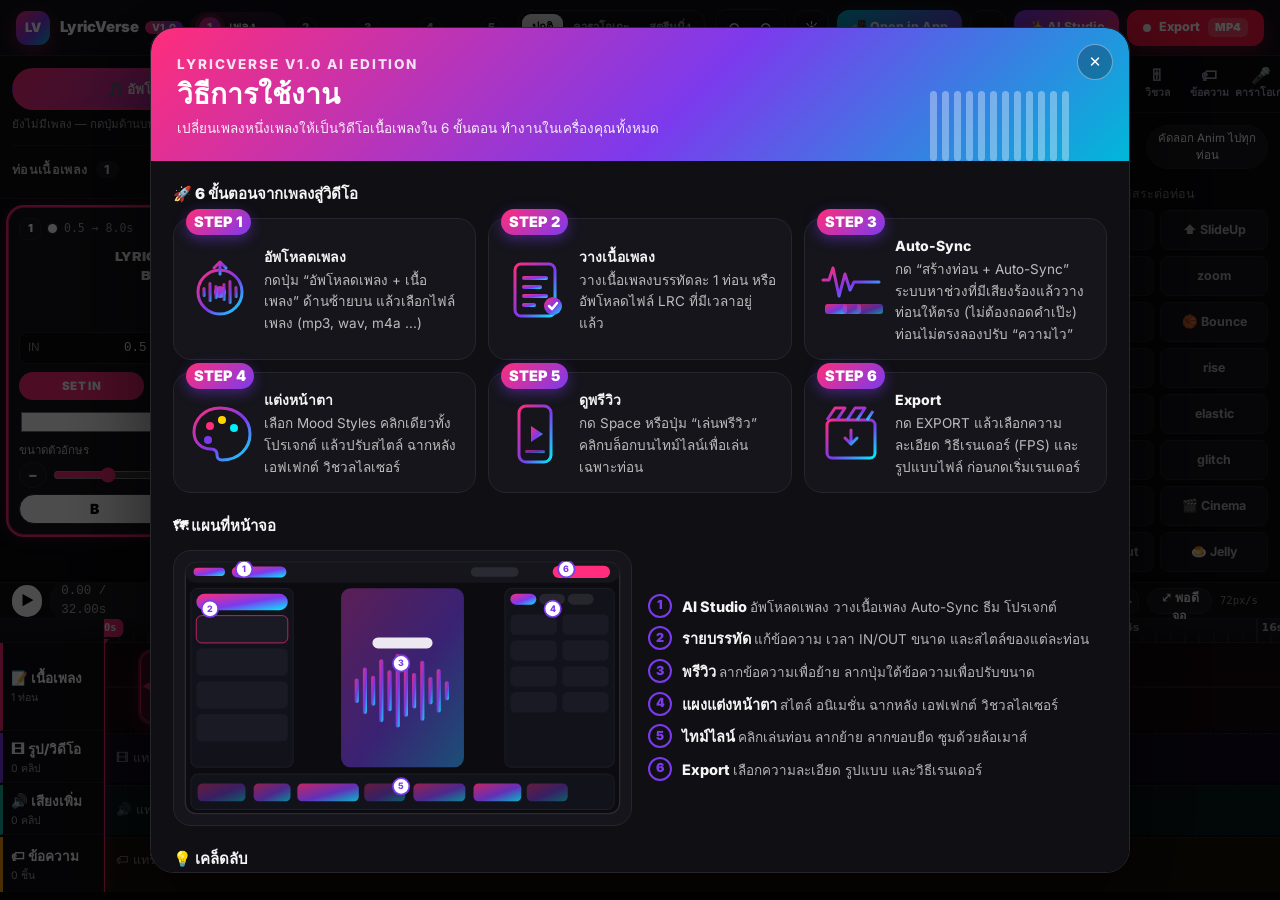
==== commit af16bba2: "UpdateFixbug" ====
--- a/Lyric.html
+++ b/Lyric.html
@@ -5402,6 +5402,3397 @@
   };
 })();
 </script>
+<style id="lv-pfx-css">.lv-fs-stage{isolation:isolate}
+.lv-fs-stage>.absolute.inset-0{transform:var(--lv-cam-b,none);transform-origin:50% 50%}
+.lv-fs-stage>.absolute.inset-0.lv-lyr,.lv-fs-stage>canvas.absolute.inset-0~canvas.absolute.inset-0{transform:var(--lv-cam-t,none)}
+.lv-pf{display:grid;gap:4px;margin-bottom:18px;padding:12px;border-radius:16px;border:1px solid #2c2444;background:linear-gradient(180deg,rgba(124,58,237,.12),rgba(255,45,123,.04) 40%,rgba(0,0,0,0))}
+.lv-pf-badge{font-size:9px;font-weight:900;padding:2px 6px;border-radius:6px;background:linear-gradient(90deg,#00b8d9,#7c3aed);color:#fff;vertical-align:2px;letter-spacing:.08em}
+.lv-pf-looks{display:grid;grid-template-columns:repeat(2,minmax(0,1fr));gap:8px}
+.lv-pf-look{position:relative;display:flex;flex-direction:column;align-items:flex-start;justify-content:flex-end;gap:1px;min-height:76px;padding:9px 10px;border-radius:14px;border:1px solid rgba(255,255,255,.12);color:#fff;text-align:left;cursor:pointer;overflow:hidden;background-size:cover;transition:transform .15s,box-shadow .15s}
+.lv-pf-look::before{content:"";position:absolute;inset:0;background:linear-gradient(180deg,rgba(0,0,0,0) 25%,rgba(0,0,0,.6))}
+.lv-pf-look>*{position:relative}
+.lv-pf-look span{font-size:18px;line-height:1;margin-bottom:auto;filter:drop-shadow(0 2px 4px rgba(0,0,0,.4))}
+.lv-pf-look b{font-size:12px;font-weight:900;text-shadow:0 1px 4px rgba(0,0,0,.6);white-space:nowrap;overflow:hidden;text-overflow:ellipsis;max-width:100%}
+.lv-pf-look small{font-size:9.5px;opacity:.88;white-space:nowrap;overflow:hidden;text-overflow:ellipsis;max-width:100%}
+.lv-pf-look:hover{transform:translateY(-1px)}
+.lv-pf-look.on{box-shadow:0 0 0 2px #fff,0 0 0 4px #ff2d7b}
+.lv-pf-sec{margin-top:12px;padding-top:12px;border-top:1px solid rgba(255,255,255,.08);display:grid;gap:10px}
+.lv-pf-sh{display:flex;align-items:baseline;justify-content:space-between;gap:8px}
+.lv-pf-sh b{font-size:12.5px;font-weight:900}
+.lv-pf-sh small{font-size:10px;opacity:.6}
+.lv-pf-chips{display:flex;flex-wrap:wrap;gap:6px}
+.lv-pf-chip{height:30px;padding:0 11px;border-radius:999px;border:1px solid #2a2a33;background:#15151b;color:inherit;font-size:11px;font-weight:700;cursor:pointer;display:inline-flex;align-items:center;gap:6px;white-space:nowrap}
+.lv-pf-chip:hover{border-color:#3d3d48}
+.lv-pf-chip.on{background:linear-gradient(90deg,#ff2d7b,#7c3aed);border-color:transparent;color:#fff}
+.lv-pf-chip i{width:13px;height:13px;border-radius:50%;display:inline-block;box-shadow:inset 0 0 0 1px rgba(255,255,255,.25)}
+.lv-pf-meter{height:7px;border-radius:99px;background:rgba(255,255,255,.08);overflow:hidden}
+.lv-pf-meter i{display:block;height:100%;width:100%;transform-origin:left center;transform:scaleX(0);background:linear-gradient(90deg,#00f0ff,#ff2d7b);border-radius:99px}
+.lv-pf-note{font-size:10.5px;opacity:.65;line-height:1.5}
+.lv-pf-row{display:grid;grid-template-columns:minmax(0,1fr) minmax(0,1fr);gap:8px 12px}
+.lv-pf-cols{display:grid;grid-template-columns:repeat(3,minmax(0,1fr));gap:8px}
+.lv-pf-cols label,.lv-pf-col1{display:grid;gap:3px;font-size:11px;opacity:.85}
+.lv-pf-cols input,.lv-pf-col1 input{width:100%;height:30px;border:none;background:transparent;padding:0;cursor:pointer}
+[data-lv-theme=light] .lv-pf{border-color:#e9e3f5;background:linear-gradient(180deg,rgba(124,58,237,.07),rgba(255,45,123,.03) 40%,rgba(255,255,255,0))}
+[data-lv-theme=light] .lv-pf-sec{border-top-color:#eeeaf3}
+[data-lv-theme=light] .lv-pf-chip{background:#fff;border-color:#e7e5e4}
+[data-lv-theme=light] .lv-pf-chip.on{color:#fff;border-color:transparent;background:linear-gradient(90deg,#ff2d7b,#7c3aed)}
+[data-lv-theme=light] .lv-pf-meter{background:#efeaf5}
+.lv-pf-sub{display:grid;gap:8px;padding:10px;border-radius:12px;border:1px solid rgba(255,255,255,.07);background:rgba(255,255,255,.02)}
+.lv-pf-sub>b{font-size:11.5px;font-weight:900}
+[data-lv-theme=light] .lv-pf-sub{border-color:#eee8f3;background:#fff}
+.lv-fs-stage>.lv-pfront{transform:var(--lv-cam-t,none);transform-origin:50% 50%}
+.lv-rp-h{display:none}
+@media(min-width:1024px){
+aside.lv-rp{width:var(--lv-rw,360px)!important;position:relative}
+.lv-rp-h{display:block;position:absolute;left:-6px;top:0;bottom:0;width:12px;cursor:col-resize;z-index:25;touch-action:none;outline:none}
+.lv-rp-h::before{content:"";position:absolute;left:5px;top:0;bottom:0;width:2px;background:transparent;transition:background .15s}
+.lv-rp-h:hover::before,.lv-rp-h.on::before,.lv-rp-h:focus-visible::before{background:#ff2d7b}
+.lv-rp-h::after{content:"";position:absolute;left:2px;top:50%;width:8px;height:44px;margin-top:-22px;border-radius:99px;border:1px solid #2c2c36;background:radial-gradient(circle,rgba(255,255,255,.55) 1.1px,transparent 1.5px) center/8px 7px repeat-y,#17171d;transition:border-color .15s}
+.lv-rp-h:hover::after,.lv-rp-h.on::after{border-color:#ff2d7b}
+[data-lv-theme=light] .lv-rp-h::after{border-color:#d6d3d1;background:radial-gradient(circle,rgba(0,0,0,.45) 1.1px,transparent 1.5px) center/8px 7px repeat-y,#fff}
+}
+body.lv-rp-drag,body.lv-rp-drag *{cursor:col-resize!important;user-select:none!important}
+.lv-bgcur{min-width:0;max-width:100%;box-sizing:border-box}
+.lv-mood{position:fixed;inset:0;z-index:66;background:rgba(4,4,10,.72);-webkit-backdrop-filter:blur(8px);backdrop-filter:blur(8px);display:flex;align-items:center;justify-content:center;padding:16px;animation:lvFade .16s}
+.lv-mood-box{width:min(1240px,100%);height:min(860px,calc(100vh - 32px));height:min(860px,calc(100dvh - 32px));display:grid;grid-template-rows:auto minmax(0,1fr);border-radius:22px;background:#0d0d12;color:#f5f5f5;border:1px solid #26262c;box-shadow:0 30px 90px rgba(0,0,0,.55);overflow:hidden;animation:lvPop .2s ease-out}
+.lv-mood-head{display:flex;justify-content:space-between;align-items:flex-start;gap:12px;padding:16px 18px 12px;border-bottom:1px solid #1d1d24}
+.lv-mood-title{font-size:18px;font-weight:900;letter-spacing:.01em}
+.lv-mood-sub{font-size:11.5px;opacity:.62;margin-top:3px;line-height:1.5;max-width:720px}
+.lv-mood-hbtn{display:flex;gap:8px;align-items:center;flex:none}
+.lv-mood-ghost{height:34px;padding:0 14px;border-radius:999px;border:1px solid #2a2a33;background:#15151b;color:inherit;font-weight:700;font-size:11.5px;cursor:pointer;white-space:nowrap}
+.lv-mood-ghost:hover{border-color:#3d3d48}
+.lv-mood-ghost[hidden]{display:none}
+.lv-mood-x{width:36px;height:36px;border-radius:50%;border:1px solid #2a2a33;background:#15151b;color:inherit;font-size:14px;cursor:pointer}
+.lv-mood-body{display:grid;grid-template-columns:minmax(0,1fr) 400px;min-height:0}
+.lv-mood-left{display:grid;grid-template-rows:auto minmax(0,1fr);min-height:0;border-right:1px solid #1d1d24}
+.lv-mood-cats{display:flex;gap:6px;flex-wrap:wrap;padding:12px 16px}
+.lv-mood-cats small{opacity:.6;font-weight:800;margin-left:2px}
+.lv-mood-grid{overflow:auto;padding:4px 16px 18px;display:grid;grid-template-columns:repeat(auto-fill,minmax(176px,1fr));gap:12px;align-content:start;overscroll-behavior:contain}
+.lv-mood-card{display:flex;flex-direction:column;padding:0;border-radius:14px;overflow:hidden;border:1px solid #23232b;background:#121218;color:inherit;cursor:pointer;text-align:left;transition:transform .15s,border-color .15s,box-shadow .15s;min-width:0}
+.lv-mood-card:hover{transform:translateY(-2px);border-color:#3a3a46}
+.lv-mood-card.sel{border-color:#ff2d7b;box-shadow:0 0 0 2px rgba(255,45,123,.35)}
+.lv-mood-th{position:relative;aspect-ratio:16/10;background:#000;overflow:hidden}
+.lv-mood-th canvas{position:absolute;inset:0;width:100%;height:100%;display:block}
+.lv-mood-ctx{position:absolute;inset:0;display:flex;align-items:center;justify-content:center;padding:0 8px;pointer-events:none}
+.lv-mood-ctx .lv-mood-line{font-size:17px;line-height:1.2;text-align:center;white-space:nowrap;overflow:hidden;text-overflow:ellipsis;max-width:100%}
+.lv-mood-on{position:absolute;left:6px;top:6px;font-size:9.5px;font-weight:900;padding:2px 7px;border-radius:999px;background:#ff2d7b;color:#fff}
+.lv-mood-meta{display:grid;gap:2px;padding:8px 10px 10px;min-width:0}
+.lv-mood-meta b{font-size:12px;font-weight:800;white-space:nowrap;overflow:hidden;text-overflow:ellipsis}
+.lv-mood-meta small{font-size:10px;opacity:.58;white-space:nowrap;overflow:hidden;text-overflow:ellipsis}
+.lv-mood-side{overflow:auto;padding:16px;display:grid;gap:12px;align-content:start;justify-items:center;overscroll-behavior:contain}
+.lv-mood-stage{position:relative;border-radius:14px;overflow:hidden;background:#000;box-shadow:0 14px 40px rgba(0,0,0,.45)}
+.lv-mood-stage canvas{position:absolute;inset:0;width:100%;height:100%;display:block}
+.lv-mood-pvt{position:absolute;inset:0;display:flex;flex-direction:column;align-items:center;justify-content:center;gap:.25em;padding:0 6%;pointer-events:none}
+.lv-mood-pl{line-height:1.25;text-align:center;max-width:100%;transform-origin:50% 60%}
+.lv-mood-pl .lv-mood-line{white-space:nowrap}
+.lv-mood-info{display:grid;gap:8px;width:100%}
+.lv-mood-name{font-size:16px;font-weight:900}
+.lv-mood-desc{font-size:11.5px;opacity:.65;margin-top:-4px}
+.lv-mood-inc{display:flex;flex-wrap:wrap;gap:5px}
+.lv-mood-inc span{font-size:10.5px;padding:3px 8px;border-radius:999px;background:rgba(255,255,255,.06);border:1px solid rgba(255,255,255,.08);white-space:nowrap}
+.lv-mood-row{display:flex;justify-content:space-between;align-items:center;margin-top:4px}
+.lv-mood-row b{font-size:11.5px;font-weight:800}
+.lv-mood-kv{font-size:11px;font-weight:800;color:#ff7ab0}
+.lv-mood-info input[type=range]{width:100%;accent-color:#ff2d7b}
+.lv-mood-keep{display:flex;gap:8px;align-items:flex-start;font-size:11.5px;line-height:1.45;cursor:pointer}
+.lv-mood-keep input{accent-color:#ff2d7b;width:16px;height:16px;flex:none;margin-top:1px}
+.lv-mood-acts{display:flex;gap:8px;flex-wrap:wrap;margin-top:6px}
+.lv-mood-apply{flex:1 1 200px;height:44px;border-radius:999px;border:none;background:linear-gradient(90deg,#ff2d7b,#7c3aed);color:#fff;font-weight:900;font-size:13.5px;cursor:pointer;box-shadow:0 8px 24px rgba(255,45,123,.3);padding:0 16px;white-space:nowrap;overflow:hidden;text-overflow:ellipsis}
+.lv-mood-apply:hover{filter:brightness(1.08)}
+.lv-mood-launch{display:flex;flex-direction:column;align-items:flex-start;gap:2px;width:100%;padding:14px 16px;border-radius:14px;border:none;cursor:pointer;color:#fff;text-align:left;background:radial-gradient(120% 140% at 0% 0%,rgba(0,229,255,.55),transparent 55%),radial-gradient(120% 140% at 100% 100%,rgba(255,45,123,.65),transparent 55%),linear-gradient(135deg,#1a0b3a,#3a0a4e);box-shadow:0 10px 30px rgba(124,58,237,.3)}
+.lv-mood-launch span{font-size:15px;font-weight:900}
+.lv-mood-launch small{font-size:11px;opacity:.85}
+.lv-mood-launch:hover{filter:brightness(1.08)}
+[data-lv-theme=light] .lv-mood{background:rgba(40,30,60,.4)}
+[data-lv-theme=light] .lv-mood-box{background:#fff;color:#1c1917;border-color:#e7e5e4;box-shadow:0 30px 90px rgba(30,20,60,.25)}
+[data-lv-theme=light] .lv-mood-head,[data-lv-theme=light] .lv-mood-left{border-color:#eeeaf3}
+[data-lv-theme=light] .lv-mood-ghost,[data-lv-theme=light] .lv-mood-x{background:#fff;border-color:#e7e5e4}
+[data-lv-theme=light] .lv-mood-card{background:#fff;border-color:#e7e5e4}
+[data-lv-theme=light] .lv-mood-card.sel{border-color:#ff2d7b}
+[data-lv-theme=light] .lv-mood-inc span{background:#f5f3fa;border-color:#ebe6f3}
+[data-lv-theme=light] .lv-mood-stage{box-shadow:0 14px 40px rgba(30,20,60,.18)}
+@media(max-width:899px){
+.lv-mood{padding:0}
+.lv-mood-box{width:100%;height:100%;border-radius:0;border:none}
+.lv-mood-head{padding:12px 14px 10px}
+.lv-mood-sub{display:none}
+.lv-mood-body{grid-template-columns:minmax(0,1fr);grid-template-rows:auto minmax(0,1fr);overflow:auto}
+.lv-mood-side{order:-1;overflow:visible;padding:12px 14px;border-bottom:1px solid #1d1d24}
+.lv-mood-left{border-right:none;overflow:visible;display:block}
+.lv-mood-grid{overflow:visible;grid-template-columns:repeat(2,minmax(0,1fr));padding:4px 14px 24px;gap:10px}
+.lv-mood-cats{flex-wrap:nowrap;overflow-x:auto;scrollbar-width:none;padding:10px 14px}
+.lv-mood-cats::-webkit-scrollbar{display:none}
+.lv-mood-cats .lv-pf-chip{flex:none}
+[data-lv-theme=light] .lv-mood-side{border-color:#eeeaf3}
+}
+.lv-mood-grid{grid-auto-rows:max-content}
+.lv-mood-th{flex:none}
+.lv-mood-acts{position:sticky;bottom:-16px;margin:6px -16px -16px;padding:12px 16px 16px;background:linear-gradient(180deg,rgba(13,13,18,0),#0d0d12 30%);z-index:2}
+[data-lv-theme=light] .lv-mood-acts{background:linear-gradient(180deg,rgba(255,255,255,0),#fff 30%)}
+@media(max-width:899px){.lv-mood-acts{position:static;margin:6px 0 0;padding:0;background:none}[data-lv-theme=light] .lv-mood-acts{background:none}}
+.lv-cpy{position:fixed;inset:0;z-index:67;background:rgba(4,4,10,.66);-webkit-backdrop-filter:blur(6px);backdrop-filter:blur(6px);display:flex;align-items:center;justify-content:center;padding:16px;animation:lvFade .16s}
+.lv-cpy-box{width:min(720px,100%);max-height:min(780px,calc(100vh - 32px));max-height:min(780px,calc(100dvh - 32px));display:grid;grid-template-rows:auto minmax(0,1fr) auto;border-radius:20px;background:#0d0d12;color:#f5f5f5;border:1px solid #26262c;box-shadow:0 30px 90px rgba(0,0,0,.55);overflow:hidden;animation:lvPop .2s ease-out}
+.lv-cpy-head{display:flex;justify-content:space-between;align-items:flex-start;gap:12px;padding:16px 18px 12px;border-bottom:1px solid #1d1d24}
+.lv-cpy-title{font-size:17px;font-weight:900}
+.lv-cpy-sub{font-size:11.5px;opacity:.65;margin-top:3px;line-height:1.5}
+.lv-cpy-sub b{color:#ff7ab0;font-weight:800}
+.lv-cpy-x{width:34px;height:34px;border-radius:50%;border:1px solid #2a2a33;background:#15151b;color:inherit;font-size:13px;cursor:pointer;flex:none}
+.lv-cpy-body{overflow:auto;padding:12px 18px 14px;display:grid;gap:10px;align-content:start;overscroll-behavior:contain}
+.lv-cpy-sec{font-size:11px;font-weight:900;letter-spacing:.04em;opacity:.7;margin-top:2px}
+.lv-cpy-pre{display:flex;gap:6px;flex-wrap:wrap}
+.lv-cpy-chip{height:28px;padding:0 12px;border-radius:999px;border:1px solid #2a2a33;background:#15151b;color:inherit;font-size:11px;font-weight:700;cursor:pointer}
+.lv-cpy-chip:hover{border-color:#ff2d7b}
+.lv-cpy-grid{display:grid;grid-template-columns:repeat(2,minmax(0,1fr));gap:8px}
+.lv-cpy-card{position:relative;display:grid;grid-template-columns:auto 1fr;gap:10px;align-items:center;padding:10px 12px 10px 38px;border-radius:12px;border:1px solid #23232b;background:#121218;cursor:pointer;min-width:0;transition:border-color .12s,background .12s}
+.lv-cpy-card:hover{border-color:#3a3a46}
+.lv-cpy-card input{position:absolute;left:12px;top:50%;transform:translateY(-50%);width:17px;height:17px;accent-color:#ff2d7b;margin:0}
+.lv-cpy-card.on{border-color:#ff2d7b;background:rgba(255,45,123,.09)}
+.lv-cpy-ic{font-size:19px;line-height:1}
+.lv-cpy-tx{display:grid;gap:1px;min-width:0}
+.lv-cpy-tx b{font-size:12.5px;font-weight:800;white-space:nowrap;overflow:hidden;text-overflow:ellipsis}
+.lv-cpy-tx small{font-size:10.5px;opacity:.55;line-height:1.35}
+.lv-cpy-tx em{font-style:normal;font-size:10.5px;font-weight:700;color:#ff7ab0;white-space:nowrap;overflow:hidden;text-overflow:ellipsis;margin-top:2px}
+.lv-cpy-sw{display:inline-block;width:11px;height:11px;border-radius:50%;border:1px solid rgba(255,255,255,.35);vertical-align:-1px;margin-right:3px}
+.lv-cpy-toh{display:flex;align-items:center;gap:10px;flex-wrap:wrap}
+.lv-cpy-toh>b{font-size:11px;font-weight:900;opacity:.7;white-space:nowrap}
+.lv-cpy-to{display:flex;flex-wrap:wrap;gap:2px 14px}
+.lv-cpy-btns{display:flex;gap:8px;justify-content:flex-end}
+.lv-cpy-rad{display:flex;align-items:center;gap:6px;font-size:12px;cursor:pointer;padding:3px 0;white-space:nowrap}
+.lv-cpy-rad input{accent-color:#ff2d7b;width:16px;height:16px;margin:0}
+.lv-cpy-rad small{opacity:.55;font-size:10.5px}
+.lv-cpy-rad.off{opacity:.4;cursor:not-allowed}
+.lv-cpy-foot{display:grid;gap:10px;padding:10px 18px 12px;border-top:1px solid #1d1d24;background:inherit}
+.lv-cpy-cancel{height:42px;padding:0 18px;border-radius:999px;border:1px solid #2a2a33;background:#15151b;color:inherit;font-weight:700;font-size:12.5px;cursor:pointer}
+.lv-cpy-go{flex:1 1 auto;max-width:360px;height:42px;border-radius:999px;border:none;background:linear-gradient(90deg,#ff2d7b,#7c3aed);color:#fff;font-weight:900;font-size:13px;cursor:pointer;padding:0 16px;white-space:nowrap;overflow:hidden;text-overflow:ellipsis;box-shadow:0 8px 22px rgba(255,45,123,.28)}
+.lv-cpy-go:disabled{opacity:.4;cursor:not-allowed;box-shadow:none}
+[data-lv-theme=light] .lv-cpy{background:rgba(40,30,60,.4)}
+[data-lv-theme=light] .lv-cpy-box{background:#fff;color:#1c1917;border-color:#e7e5e4;box-shadow:0 30px 90px rgba(30,20,60,.25)}
+[data-lv-theme=light] .lv-cpy-head,[data-lv-theme=light] .lv-cpy-foot{border-color:#eeeaf3}
+[data-lv-theme=light] .lv-cpy-x,[data-lv-theme=light] .lv-cpy-chip,[data-lv-theme=light] .lv-cpy-cancel{background:#fff;border-color:#e7e5e4}
+[data-lv-theme=light] .lv-cpy-card{background:#fff;border-color:#e7e5e4}
+[data-lv-theme=light] .lv-cpy-card.on{background:#fff1f6;border-color:#ff2d7b}
+[data-lv-theme=light] .lv-cpy-sw{border-color:rgba(0,0,0,.25)}
+@media(max-width:640px){
+.lv-cpy{padding:0;align-items:flex-end}
+.lv-cpy-box{width:100%;max-height:92vh;max-height:92dvh;border-radius:20px 20px 0 0}
+.lv-cpy-grid{grid-template-columns:minmax(0,1fr)}
+.lv-cpy-to{flex-direction:column;gap:0}
+.lv-cpy-go{max-width:none}
+}
+</style>
+<script id="lv-pfx">
+/* ============================================================
+   LyricVerse Pro FX — ฉากหลัง GPU, อนุภาค 3D, กล้องตามบีต, โทนภาพแบบหนัง
+   ทำงานในเครื่องทั้งหมด (WebGL + Canvas) ไม่ใช้ API ภายนอก
+   ============================================================ */
+(function () {
+  "use strict";
+  var PFX = (window.__PFX = window.__PFX || {});
+  var clamp = function (x, a, b) { return x < a ? a : x > b ? b : x; };
+  PFX.clamp = clamp;
+  var emit = function () { try { window.dispatchEvent(new Event("lv-pfx")); } catch (e) {} };
+  PFX.emit = emit;
+
+  /* ---------------- วิเคราะห์จังหวะเพลง (ล่วงหน้า จากไฟล์เสียง) ---------------- */
+  var BM = null, scanTok = 0;
+  PFX.beatMap = function () { return BM; };
+  PFX.scanState = "none"; // none | scanning | ready | error
+
+  function fftInPlace(re, im) {
+    var n = re.length, i, j, k, len, half, ang, wr, wi, tr, ti, ur, ui, cr, ci;
+    for (i = 1, j = 0; i < n; i++) {
+      var bit = n >> 1;
+      for (; j & bit; bit >>= 1) j ^= bit;
+      j ^= bit;
+      if (i < j) { tr = re[i]; re[i] = re[j]; re[j] = tr; ti = im[i]; im[i] = im[j]; im[j] = ti; }
+    }
+    for (len = 2; len <= n; len <<= 1) {
+      half = len >> 1; ang = -2 * Math.PI / len; wr = Math.cos(ang); wi = Math.sin(ang);
+      for (i = 0; i < n; i += len) {
+        cr = 1; ci = 0;
+        for (k = 0; k < half; k++) {
+          var a = i + k, b = a + half;
+          ur = re[b] * cr - im[b] * ci; ui = re[b] * ci + im[b] * cr;
+          re[b] = re[a] - ur; im[b] = im[a] - ui; re[a] += ur; im[a] += ui;
+          tr = cr * wr - ci * wi; ci = cr * wi + ci * wr; cr = tr;
+        }
+      }
+    }
+  }
+  function pct(arr, p) {
+    var c = Array.prototype.slice.call(arr).filter(function (v) { return v > 0; }).sort(function (a, b) { return a - b; });
+    if (!c.length) return 1;
+    return c[Math.min(c.length - 1, Math.floor(c.length * p))] || 1;
+  }
+
+  PFX.clear = function () { scanTok++; BM = null; PFX.scanState = "none"; emit(); };
+
+  PFX.scan = async function (ab) {
+    var tok = ++scanTok; BM = null; PFX.scanState = "scanning"; emit();
+    try {
+      var sr0 = ab.sampleRate, n0 = ab.length, ch = ab.numberOfChannels;
+      var D = Math.max(1, Math.round(sr0 / 11025)), sr = sr0 / D, n = Math.floor(n0 / D);
+      var x = new Float32Array(n), c0 = ab.getChannelData(0), c1 = ch > 1 ? ab.getChannelData(1) : c0, i, j;
+      for (i = 0; i < n; i++) { var s = 0, b0 = i * D; for (j = 0; j < D; j++) s += c0[b0 + j] + c1[b0 + j]; x[i] = s / (2 * D); }
+      var N = 512, hop = Math.max(32, Math.round(sr / 86)), fps = sr / hop, F = Math.max(1, Math.floor((n - N) / hop) + 1);
+      var win = new Float32Array(N); for (i = 0; i < N; i++) win[i] = 0.5 - 0.5 * Math.cos(2 * Math.PI * i / (N - 1));
+      var binHz = sr / N, bB = Math.max(2, Math.round(150 / binHz)), bM = Math.round(2000 / binHz), bH = Math.min(N / 2 - 1, Math.round(5200 / binHz));
+      var bass = new Float32Array(F), mid = new Float32Array(F), high = new Float32Array(F), on = new Float32Array(F);
+      var re = new Float32Array(N), im = new Float32Array(N), prevL = new Float32Array(N / 2), curL = new Float32Array(N / 2);
+      for (var f = 0; f < F; f++) {
+        var o = f * hop;
+        for (i = 0; i < N; i++) { re[i] = (x[o + i] || 0) * win[i]; im[i] = 0; }
+        fftInPlace(re, im);
+        var eb = 0, em = 0, eh = 0, fk = 0, fa = 0;
+        for (i = 1; i <= bH; i++) {
+          var m2 = re[i] * re[i] + im[i] * im[i], lg = Math.log(1 + Math.sqrt(m2) * 40);
+          curL[i] = lg;
+          if (i <= bB) eb += m2; else if (i <= bM) em += m2; else eh += m2;
+          var dlt = lg - prevL[i];
+          if (dlt > 0) { if (i <= bB + 2) fk += dlt; fa += dlt; }
+        }
+        bass[f] = Math.sqrt(eb / bB); mid[f] = Math.sqrt(em / Math.max(1, bM - bB)); high[f] = Math.sqrt(eh / Math.max(1, bH - bM));
+        on[f] = fk / (bB + 2) + 0.12 * fa / bH;
+        var tmp = prevL; prevL = curL; curL = tmp;
+        if (f % 600 === 599) { await new Promise(function (r) { setTimeout(r, 0); }); if (tok !== scanTok) return; }
+      }
+      var nb = pct(bass, 0.97), nm = pct(mid, 0.97), nh = pct(high, 0.97), no = pct(on, 0.985);
+      var en = new Float32Array(F), pb = 0, pm = 0, ph = 0;
+      for (f = 0; f < F; f++) {
+        var vb = clamp(bass[f] / nb, 0, 1.2), vm = clamp(mid[f] / nm, 0, 1.2), vh = clamp(high[f] / nh, 0, 1.2);
+        pb += (vb - pb) * (vb > pb ? 0.6 : 0.14); pm += (vm - pm) * (vm > pm ? 0.5 : 0.12); ph += (vh - ph) * (vh > ph ? 0.6 : 0.18);
+        bass[f] = clamp(pb, 0, 1); mid[f] = clamp(pm, 0, 1); high[f] = clamp(ph, 0, 1);
+        on[f] = on[f] / no;
+      }
+      for (f = 0; f < F; f++) en[f] = clamp(bass[f] * 0.5 + mid[f] * 0.35 + high[f] * 0.15, 0, 1);
+      // หา onset ด้วย threshold แบบปรับตาม local mean/std
+      var W2 = Math.max(4, Math.round(0.45 * fps)), ps = new Float64Array(F + 1), ps2 = new Float64Array(F + 1);
+      for (f = 0; f < F; f++) { ps[f + 1] = ps[f] + on[f]; ps2[f + 1] = ps2[f] + on[f] * on[f]; }
+      var beats = [], str = [], last = -1e9, gap = Math.round(0.17 * fps);
+      for (f = 1; f < F - 1; f++) {
+        var a0 = Math.max(0, f - W2), a1 = Math.min(F, f + W2 + 1), cnt = a1 - a0, mu = (ps[a1] - ps[a0]) / cnt, sd = Math.sqrt(Math.max(0, (ps2[a1] - ps2[a0]) / cnt - mu * mu));
+        var thr = mu + 1.25 * sd + 0.04, v = on[f];
+        if (v > thr && v >= on[f - 1] && v > on[f + 1] && f - last >= gap) {
+          beats.push((f * hop + N * 0.75) / sr); str.push(clamp(0.35 + (v - thr) * 1.6 + bass[f] * 0.25, 0.15, 1)); last = f;
+        }
+      }
+      if (tok !== scanTok) return;
+      var dur = n0 / sr0, bpm = 0;
+      if (beats.length > 8) { // ประมาณ BPM จาก inter-beat interval ที่พบบ่อยที่สุด
+        var hist = {}, best = 0;
+        for (i = 1; i < beats.length; i++) {
+          var ib = beats[i] - beats[i - 1]; if (ib < 0.25 || ib > 1.5) continue;
+          var bp = 60 / ib; while (bp < 75) bp *= 2; while (bp > 180) bp /= 2;
+          var key = Math.round(bp); hist[key] = (hist[key] || 0) + 1; hist[key - 1] = (hist[key - 1] || 0) + 0.5; hist[key + 1] = (hist[key + 1] || 0) + 0.5;
+        }
+        for (var kk in hist) if (hist[kk] > best) { best = hist[kk]; bpm = +kk; }
+      }
+      BM = { fps: fps, n: F, bass: bass, mid: mid, high: high, en: en, beats: Float64Array.from(beats), str: Float32Array.from(str), dur: dur, bpm: bpm };
+      PFX.scanState = "ready"; emit();
+    } catch (e) { if (tok === scanTok) { PFX.scanState = "error"; emit(); } }
+  };
+
+  // ซองพลังงานของ "พั้นช์" หลังบีต: ขึ้นเร็ว 12ms แล้วจางลงแบบเอ็กซ์โปเนนเชียล
+  function env(dt, dec) { return dt < 0 ? 0 : dt < 0.012 ? dt / 0.012 : Math.exp(-(dt - 0.012) / dec); }
+
+  var DEMO = { b: 0, m: 0, h: 0, e: 0, k: 0, i: -1 };
+  /* อ่านค่าจังหวะ ณ เวลาเพลง t (วินาที) • sens = ความไว (0.3–2) */
+  PFX.at = function (t, sens, dec) {
+    sens = sens == null ? 1 : sens; dec = dec || 0.16;
+    var R = { b: 0, m: 0, h: 0, e: 0, k: 0, i: -1 };
+    if (!BM) {
+      if (!PFX.demo) return R;
+      var bp = 120 / 60, ph = t * bp, bi = Math.floor(ph), dt = (ph - bi) / bp, kd = env(dt, dec) * (bi % 4 === 0 ? 1 : 0.75);
+      R.k = kd; R.b = 0.35 + 0.45 * kd; R.m = 0.4; R.h = 0.3 + 0.2 * Math.sin(t * 3) * 0.5; R.e = 0.45 + 0.25 * kd; R.i = bi;
+      return R;
+    }
+    var fp = t * BM.fps, f0 = Math.floor(fp), fr = fp - f0;
+    if (f0 >= 0 && f0 < BM.n - 1) {
+      R.b = BM.bass[f0] + (BM.bass[f0 + 1] - BM.bass[f0]) * fr; R.m = BM.mid[f0] + (BM.mid[f0 + 1] - BM.mid[f0]) * fr;
+      R.h = BM.high[f0] + (BM.high[f0 + 1] - BM.high[f0]) * fr; R.e = BM.en[f0] + (BM.en[f0 + 1] - BM.en[f0]) * fr;
+    }
+    var B = BM.beats, lo = 0, hi = B.length - 1, idx = -1;
+    while (lo <= hi) { var md = (lo + hi) >> 1; if (B[md] <= t) { idx = md; lo = md + 1; } else hi = md - 1; }
+    var gate = clamp(0.55 - 0.32 * (sens - 1), 0.05, 0.95), kmax = 0;
+    for (var q = idx; q >= 0 && t - B[q] < dec * 5; q--) {
+      var s = BM.str[q]; if (s < gate) continue;
+      var v = Math.min(1, s * (0.75 + 0.25 * sens)) * env(t - B[q], dec);
+      if (v > kmax) { kmax = v; R.i = q; }
+    }
+    R.k = kmax;
+    return R;
+  };
+})();
+
+/* ---------------- ฉากหลัง GPU: shader แต่ละฉาก ---------------- */
+(function () {
+  "use strict";
+  var PFX = window.__PFX;
+
+  PFX.FS_HEAD = [
+    "#ifdef GL_FRAGMENT_PRECISION_HIGH",
+    "precision highp float;",
+    "#else",
+    "precision mediump float;",
+    "#endif",
+    "uniform vec2 uR; uniform float uT; uniform vec3 uC1, uC2, uC3;",
+    "uniform float uB, uE, uK, uH, uInt, uSpd, uSeed;",
+    "vec3 lin(vec3 c){return pow(c,vec3(2.2));}",
+    "float h21(vec2 p){p=fract(p*vec2(123.34,456.21));p+=dot(p,p+45.32);return fract(p.x*p.y);}",
+    "float n2(vec2 p){vec2 i=floor(p),f=fract(p);vec2 u=f*f*(3.-2.*f);",
+    " return mix(mix(h21(i),h21(i+vec2(1.,0.)),u.x),mix(h21(i+vec2(0.,1.)),h21(i+vec2(1.,1.)),u.x),u.y);}",
+    "float fbm(vec2 p){float v=0.,a=.5;mat2 m=mat2(1.6,1.2,-1.2,1.6);for(int i=0;i<5;i++){v+=a*n2(p);p=m*p+vec2(1.7,9.2);a*=.5;}return v;}",
+    "float fbm3(vec2 p){float v=0.,a=.5;mat2 m=mat2(1.6,1.2,-1.2,1.6);for(int i=0;i<3;i++){v+=a*n2(p);p=m*p+vec2(1.7,9.2);a*=.5;}return v/.875;}",
+    "mat2 rot(float a){float c=cos(a),s=sin(a);return mat2(c,-s,s,c);}",
+    // ดาว: ขนาดคงที่ในหน่วยพิกเซล ไม่กระพริบเป็นรอยหยัก
+    "float stars(vec2 p,float sc,float th,float t){vec2 sp=p*sc;vec2 id=floor(sp);vec2 f=fract(sp);float r=h21(id+uSeed);",
+    " if(r<th)return 0.;vec2 o=vec2(h21(id+3.1),h21(id+7.7))*.5+.25;float px=uR.y/sc;float dpx=length(f-o)*px;",
+    " float big=smoothstep(th,1.,r);float sg=.6+big*1.15;float tw=.55+.45*sin(t*(1.3+r*4.)+r*61.);",
+    " float e=min(min(f.x,1.-f.x),min(f.y,1.-f.y))*px;",
+    " return tw*exp(-dpx*dpx/(2.*sg*sg))*(.55+big*1.6)*smoothstep(0.,2.5,e);}",
+    "vec3 aces(vec3 x){return clamp((x*(2.51*x+.03))/(x*(2.43*x+.59)+.14),0.,1.);}",
+    ""
+  ].join("\n");
+
+  PFX.FS_MAIN = [
+    "void main(){vec2 uv=gl_FragCoord.xy/uR;vec2 p=(gl_FragCoord.xy-.5*uR)/uR.y;",
+    " vec3 c=scene(p,uv);c=aces(c*1.15);c=pow(c,vec3(1./2.2));",
+    " c+=(h21(gl_FragCoord.xy+fract(uT*7.))-.5)/180.;",
+    " gl_FragColor=vec4(c,1.);}"
+  ].join("\n");
+
+  var S = {};
+  /* 1 ออโรร่า */
+  S.aurora = { pal: ["#2dffa0", "#9b5cff", "#0b1e3f"], src: [
+    "vec3 scene(vec2 p,vec2 uv){float t=uT*uSpd;",
+    " vec3 col=mix(lin(uC3)*.55,lin(uC3)*.04,smoothstep(-.45,.5,p.y));",
+    " col+=vec3(.9,.95,1.)*stars(p,95.,.965,t)*smoothstep(-.25,.35,p.y)*.9;",
+    " for(int i=0;i<4;i++){float fi=float(i);",
+    "  float x=p.x*1.25+fi*1.93+t*.012*(fi+1.);",
+    "  float base=-.06+fi*.075+.16*(fbm3(vec2(x*.9,t*.04+fi*3.))-.5)+.05*sin(x*2.3+t*.11+fi);",
+    "  float d=p.y-base;",
+    "  float edge=smoothstep(-.012,.018,d);",
+    "  float up=exp(-max(d,0.)*(5.6-fi*.7));",
+    "  float rays=n2(vec2(x*34.+t*.6,p.y*1.4-t*.25))*.75+n2(vec2(x*11.-t*.18,fi*7.))*.55;",
+    "  float a=edge*up*(.25+rays*rays)*(.7+.6*uE);",
+    "  vec3 c=mix(lin(uC1),lin(uC2),clamp(d*3.2+fi*.18,0.,1.));",
+    "  col+=c*a*(1.+uK*1.3)*(1.-fi*.15)*uInt;",
+    " }",
+    " float m=-.34+.075*fbm(vec2(p.x*2.6+3.,1.))+.025*n2(vec2(p.x*14.,3.));",
+    " float m2=-.39+.05*fbm(vec2(p.x*4.1+9.,2.));",
+    " col=mix(col,lin(uC3)*.05,smoothstep(m+.002,m-.002,p.y));",
+    " col=mix(col,vec3(.002,.003,.006),smoothstep(m2+.002,m2-.002,p.y));",
+    " return col;}"
+  ].join("\n") };
+
+  /* 2 เนบิวลา */
+  S.nebula = { pal: ["#3b1d8f", "#ff4f9a", "#6ee7ff"], src: [
+    "vec3 scene(vec2 p,vec2 uv){float t=uT*uSpd*.025;",
+    " vec2 q=p*(1.55-.06*uK)*rot(t*.8);",
+    " vec2 w1=vec2(fbm(q+vec2(0.,t)),fbm(q+vec2(5.2,1.3)-t));",
+    " vec2 w2=vec2(fbm(q+3.*w1+vec2(1.7,9.2)+t*.5),fbm(q+3.*w1+vec2(8.3,2.8)));",
+    " float f=fbm(q+2.4*w2);",
+    " vec3 col=lin(uC1)*(.06+1.5*smoothstep(.3,.8,f));",
+    " col=mix(col,lin(uC2)*1.6,smoothstep(.45,1.,length(w2))*.85*smoothstep(.25,.7,f));",
+    " col+=lin(uC3)*pow(smoothstep(.55,.95,f),3.)*2.4;",
+    " float dust=smoothstep(.5,.72,fbm(q*2.3+w1*1.6+10.));",
+    " col*=1.-dust*.65;",
+    " col*=(.65+.55*uE+uK*.45)*uInt;",
+    " vec2 sp=p*rot(t*.8);",
+    " col+=vec3(.95,.97,1.)*(stars(sp,140.,.962,uT*uSpd)*.7+stars(sp+7.,60.,.988,uT*uSpd)*1.1);",
+    " return col;}"
+  ].join("\n") };
+
+  /* 3 ลิควิดไล่สี (mesh gradient) */
+  S.liquid = { pal: ["#ff6aa2", "#7c5cff", "#2de2e6"], src: [
+    "vec3 scene(vec2 p,vec2 uv){float t=uT*uSpd*.18;vec2 q=p*2.6;",
+    " for(int i=1;i<6;i++){float fi=float(i);",
+    "  q+=vec2(.42/fi*sin(fi*q.y*1.45+t*(.9+.13*fi)+fi*1.3),.42/fi*cos(fi*q.x*1.35+t*(.8+.11*fi)+fi*2.1))*(1.+uK*.28+uB*.12);}",
+    " float a=.5+.5*sin(q.x*1.25+t*.35),b=.5+.5*cos(q.y*1.45-t*.3),c=.5+.5*sin((q.x+q.y)*.9+t*.2);",
+    " vec3 col=mix(lin(uC1),lin(uC2),smoothstep(.15,.85,a));",
+    " col=mix(col,lin(uC3),smoothstep(.45,.95,b)*.75);",
+    " col=mix(col,lin(uC1)*.6,smoothstep(.7,1.,c)*.35);",
+    " float hl=pow(.5+.5*sin(q.x*2.+q.y*1.6+t*.55),8.);",
+    " col+=hl*.16*lin(uC2);",
+    " col*=.72*(.85+.3*uE+.12*uK)*uInt;",
+    " return col;}"
+  ].join("\n") };
+
+  /* 4 ผ้าไหมพลิ้ว */
+  S.silk = { pal: ["#6d28d9", "#ec4899", "#fde68a"], src: [
+    "float sh(vec2 p,float t){vec2 q=p;q.x+=.28*sin(q.y*2.1+t*.55);q.y+=.22*sin(q.x*1.6-t*.45);",
+    " return sin(q.x*2.6+q.y*1.9+t*.7)*.55+sin(q.x*4.7-q.y*1.1-t*.5+1.)*.28+sin((q.x+q.y)*7.3+t*.8)*.07;}",
+    "vec3 scene(vec2 p,vec2 uv){float t=uT*uSpd*.4;float e=1.5/uR.y;p*=2.6;",
+    " float h=sh(p,t);float hx=(sh(p+vec2(e,0.),t)-sh(p-vec2(e,0.),t))/(2.*e);float hy=(sh(p+vec2(0.,e),t)-sh(p-vec2(0.,e),t))/(2.*e);",
+    " vec3 n=normalize(vec3(-hx*.2,-hy*.2,1.));",
+    " vec3 L=normalize(vec3(-.45,.55,.7)),V=vec3(0.,0.,1.),H=normalize(L+V);",
+    " float dif=max(dot(n,L),0.);float spc=pow(max(dot(n,H),0.),140.);float spc2=pow(max(dot(n,H),0.),12.);",
+    " float fres=pow(1.-max(dot(n,V),0.),2.);",
+    " vec3 base=mix(lin(uC1),lin(uC2),.5+.5*h);",
+    " vec3 col=base*(.05+.85*pow(dif,2.2))+spc*mix(vec3(1.),lin(uC3),.4)*(.55+uK*.6)+spc2*lin(uC3)*.1+fres*lin(uC2)*.3;",
+    " col*=(.9+.2*uE)*uInt;",
+    " return col;}"
+  ].join("\n") };
+
+  /* 5 ควันหมึก */
+  S.smoke = { pal: ["#ff7a3d", "#a855f7", "#05060a"], src: [
+    "vec3 scene(vec2 p,vec2 uv){float t=uT*uSpd*.11;vec2 q=p*2.1;q.y-=t*1.25;",
+    " vec2 w=vec2(fbm(q+vec2(0.,t)),fbm(q+vec2(4.3,-t)));",
+    " float d=smoothstep(.42,.88,fbm(q+w*2.3+vec2(t*.35,0.)));",
+    " float r=1.-abs(fbm(q*1.6+w*3.2)*2.-1.);r=pow(r,5.);",
+    " float dens=clamp(d*.75+r*.7,0.,1.);",
+    " vec3 light=mix(lin(uC1),lin(uC2),clamp(uv.x+.25*sin(t*2.)+(1.-uv.y)*.3,0.,1.));",
+    " vec3 col=lin(uC3)*.03+light*dens*dens*(1.5+uK*1.1+uE*.4);",
+    " col+=lin(uC1)*.32*exp(-(p.y+.5)*3.6)*(1.+uB*.5);",
+    " return col*uInt;}"
+  ].join("\n") };
+
+  /* 6 อุโมงค์แสง */
+  S.tunnel = { pal: ["#00e5ff", "#ff2d7b", "#7c3aed"], src: [
+    "vec3 scene(vec2 p,vec2 uv){float t=uT*uSpd;p*=rot(t*.05);float r=length(p);float a=atan(p.y,p.x);",
+    " float z=.32/max(r,.001)+t*(.9+uB*.35);float ang=a/6.2831853;",
+    " float fw=clamp(.32/(r*r)/uR.y*3.,0.,1.);",
+    " float rings=pow(abs(sin(z*3.14159*2.5)),mix(26.,2.,fw))*(1.-fw);",
+    " float segs=pow(abs(sin(ang*3.14159*10.+z*.35)),14.);",
+    " vec3 c=mix(lin(uC1),lin(uC2),.5+.5*sin(z*.55+ang*6.2831853));",
+    " float fade=smoothstep(.02,.45,r);",
+    " vec3 col=c*(rings*1.6+segs*rings*1.2+.05)*fade*(1.+uK*1.7)*uInt;",
+    " col+=lin(uC3)*1.2*exp(-r*7.)*(.6+uK*1.4+uE*.4);",
+    " col+=c*.08*fbm(vec2(ang*8.,z*.5))*fade;",
+    " return col;}"
+  ].join("\n") };
+
+  /* 7 ซินธ์เวฟ 3D */
+  S.retro = { pal: ["#ff3d9a", "#ff8fd0", "#120429"], src: [
+    "vec3 scene(vec2 p,vec2 uv){float t=uT*uSpd;float hz=-.1;vec3 col;",
+    " if(p.y>hz){float y=p.y-hz;",
+    "  col=mix(lin(uC2)*.9,lin(uC3)*.25,smoothstep(0.,.55,y));",
+    "  col+=vec3(1.)*stars(p,110.,.972,t)*smoothstep(.12,.45,y)*.8;",
+    "  vec2 sc=vec2(0.,hz+.17);float sr=.19;float d=length(p-sc);float sy=(p.y-sc.y)/sr;",
+    "  float band=fract(sy*7.-t*.35);float cutw=clamp((.25-sy)*.32,0.,.55);",
+    "  float cut=sy<.25?smoothstep(cutw-.04,cutw,band):1.;",
+    "  float sun=smoothstep(sr,sr-2.5/uR.y,d)*cut;",
+    "  vec3 sunc=mix(lin(uC1)*1.7,lin(vec3(1.,.86,.35))*2.2,smoothstep(-.9,.9,sy));",
+    "  col=mix(col,sunc,sun);",
+    "  col+=lin(uC1)*.42*exp(-max(d-sr,0.)*8.)*(1.+uK*.8);",
+    "  float mh=hz+.055*fbm(vec2(p.x*3.7,0.))+.03*abs(sin(p.x*8.3));",
+    "  float mm=smoothstep(mh+1.5/uR.y,mh-1.5/uR.y,p.y);",
+    "  col=mix(col,lin(uC3)*.12,mm);",
+    "  col+=lin(uC1)*1.2*exp(-abs(p.y-mh)*uR.y*.35)*mm;",
+    " }else{float y=hz-p.y;float z=1./y;float x=p.x*z;",
+    "  vec2 g=vec2(x*4.,z-t*2.2);vec2 gd=.5-abs(fract(g)-.5);",
+    "  float fx=4.*z/uR.y,fz=z*z/uR.y;",
+    "  float vx=smoothstep(.5,.06,fx*4.),vz=smoothstep(.5,.06,fz*4.);",
+    "  float lx=(1.-smoothstep(0.,fx*1.5,gd.x-.02))*vx,lz=(1.-smoothstep(0.,fz*1.5,gd.y-.02))*vz;",
+    "  float glw=exp(-gd.x/(fx*7.+.02))*vx*.3+exp(-gd.y/(fz*7.+.02))*vz*.3;",
+    "  float ln=max(lx,lz)+glw;",
+    "  col=lin(uC3)*.3+lin(uC1)*ln*(1.15+uK*1.8)*smoothstep(0.,.05,y);",
+    "  col+=lin(uC2)*.4*exp(-y*16.);",
+    " }",
+    " return col*uInt;}"
+  ].join("\n") };
+
+  /* 8 ทะเลยามเย็น */
+  S.ocean = { pal: ["#ff8a3d", "#ff4f7b", "#13153a"], src: [
+    "vec3 scene(vec2 p,vec2 uv){float t=uT*uSpd;float hz=-.06;vec2 sp=vec2(.0,hz+.075);vec3 col;",
+    " vec3 skyLo=lin(uC1)*1.25,skyMid=lin(uC2)*.7,skyHi=lin(uC3)*.5;",
+    " if(p.y>hz){float y=p.y-hz;",
+    "  col=mix(skyLo,skyMid,smoothstep(0.,.18,y));col=mix(col,skyHi,smoothstep(.12,.6,y));",
+    "  float cl=fbm(vec2(p.x*2.2+t*.012,y*9.));cl=smoothstep(.5,.8,cl)*smoothstep(.02,.12,y)*smoothstep(.55,.18,y);",
+    "  col=mix(col,mix(lin(uC2)*1.4,lin(uC3)*.25,smoothstep(.0,.5,y)),cl*.75);",
+    "  float d=length(p-sp);",
+    "  col+=lin(vec3(1.,.92,.75))*smoothstep(.055,.052,d)*2.5;",
+    "  col+=lin(uC1)*(exp(-d*7.)*.9+exp(-d*22.)*1.2)*(1.+uK*.6);",
+    " }else{float y=hz-p.y;float z=.06/y;",
+    "  vec2 w=vec2(p.x*z*2.2,z*1.3-t*.25);",
+    "  float wv=fbm(vec2(p.x*z*1.6,z*4.-t*.3));",
+    "  vec3 wc=mix(lin(uC3)*.18,skyMid*.6,exp(-y*7.));",
+    "  col=wc*(.7+.6*wv);",
+    "  float col_=exp(-abs(p.x-sp.x)*(9.+z*1.5));",
+    "  float gl=n2(vec2(p.x*170.,p.y*520.-t*2.6+z*3.))*n2(vec2(p.x*110.+5.,p.y*330.-t*1.9));",
+    "  gl=smoothstep(.4,.62,gl)*smoothstep(0.,.03,y);",
+    "  col+=lin(uC1)*col_*(gl*2.4+.1)*(1.+uK*.7);",
+    "  col+=skyLo*.35*exp(-y*25.);",
+    " }",
+    " return col*uInt*(.9+.2*uE);}"
+  ].join("\n") };
+
+  /* 9 ไฟคอนเสิร์ต */
+  S.stage = { pal: ["#3cc8ff", "#ff3df0", "#05050a"], src: [
+    "vec3 scene(vec2 p,vec2 uv){float t=uT*uSpd;float asp=uR.x/uR.y;",
+    " vec3 col=lin(uC3)*.05+lin(uC2)*.02*(1.-uv.y);",
+    " float haze=fbm(p*2.6+vec2(t*.08,-t*.05))*.75+.25;",
+    " for(int i=0;i<7;i++){float fi=float(i);",
+    "  vec2 o=vec2((fi/6.-.5)*asp*1.05,.56);",
+    "  float ang=-1.5708+.55*sin(t*.42+fi*1.9)*(1.+uK*.15)+(fi/6.-.5)*.5;",
+    "  vec2 dir=vec2(cos(ang),sin(ang));vec2 d=p-o;float al=dot(d,dir);float pr=abs(dir.x*d.y-dir.y*d.x);",
+    "  float wd=.012+al*.13;",
+    "  float bm=smoothstep(wd,0.,pr)*step(0.,al)*exp(-al*1.1);",
+    "  vec3 bc=mod(fi,2.)<1.?lin(uC1):lin(uC2);",
+    "  col+=bc*bm*haze*(.8+uK*1.9+uE*.3)*1.25*uInt;",
+    "  col+=bc*exp(-length(d)*38.)*1.6;",
+    " }",
+    " float cy=-.4+.035*n2(vec2(p.x*13.,1.))+.028*max(0.,sin(p.x*37.+n2(vec2(p.x*3.,t*.3))*6.))*n2(vec2(p.x*6.,2.));",
+    " col=mix(col,vec3(.001),smoothstep(cy+1.5/uR.y,cy-1.5/uR.y,p.y));",
+    " return col;}"
+  ].join("\n") };
+
+  /* 10 กาแล็กซีหมุน */
+  S.galaxy = { pal: ["#8ab4ff", "#c084fc", "#fff1c9"], src: [
+    "vec3 scene(vec2 p,vec2 uv){float t=uT*uSpd*.03;",
+    " vec3 col=vec3(.002,.002,.006)+vec3(.95,.97,1.)*(stars(p,150.,.962,uT*uSpd)*.6+stars(p+3.,55.,.99,uT*uSpd));",
+    " vec2 q=p*rot(.45);q.y*=2.1;q*=1./(1.+.04*uK);",
+    " float r=length(q)+1e-4,a=atan(q.y,q.x);",
+    " float arms=pow(.5+.5*cos(2.*(a+log(r)*2.7-t*2.2)),2.6);",
+    " float n=fbm(q*5.5+vec2(t*2.,0.));",
+    " float dens=arms*exp(-r*4.6)*(.4+.9*n);",
+    " vec3 gc=mix(lin(uC3)*1.4,mix(lin(uC2),lin(uC1),smoothstep(.1,.5,r)),smoothstep(.0,.22,r));",
+    " col+=gc*dens*2.6*(.8+.4*uE+uK*.5)*uInt;",
+    " col*=1.-.55*smoothstep(.55,.8,fbm(q*8.+3.))*arms*smoothstep(.04,.2,r);",
+    " col+=lin(uC3)*(exp(-r*16.)*2.2+exp(-r*5.)*.25)*(1.+uK*.6)*uInt;",
+    " return col;}"
+  ].join("\n") };
+
+  /* 11 โฮโลแกรม */
+  S.holo = { pal: ["#a78bfa", "#67e8f9", "#f0abfc"], src: [
+    "float hh(vec2 q,float t){return sin(q.x*2.+sin(q.y*1.5+t))*.5+sin(q.y*2.4+sin(q.x*1.8-t*.8))*.5+.25*sin((q.x-q.y)*4.+t*1.3);}",
+    "vec3 scene(vec2 p,vec2 uv){float t=uT*uSpd*.35;vec2 q=p*2.6;float e=1.5/uR.y;",
+    " float h=hh(q,t);float hx=(hh(q+vec2(e,0.),t)-hh(q-vec2(e,0.),t))/(2.*e),hy=(hh(q+vec2(0.,e),t)-hh(q-vec2(0.,e),t))/(2.*e);",
+    " vec3 n=normalize(vec3(-hx*.3,-hy*.3,1.));",
+    " float ph=(n.x*1.4+n.y*.9)*2.2+h*.6+t*.08;",
+    " vec3 film=.5+.5*cos(6.2831853*(ph+vec3(0.,.33,.67)));",
+    " vec3 base=mix(lin(uC1),lin(uC2),.5+.5*n.x);base=mix(base,lin(uC3),.5+.5*n.y);",
+    " vec3 col=mix(base,lin(film),.5)*.42;",
+    " vec3 L=normalize(vec3(.3,.6,.75));float sp=pow(max(dot(n,normalize(L+vec3(0.,0.,1.))),0.),90.);",
+    " col=col*(.3+1.1*pow(max(dot(n,L),0.),1.5))+sp*(1.3+uK*1.2);",
+    " col*=(.9+.25*uE)*uInt;",
+    " return col;}"
+  ].join("\n") };
+
+  /* 12 ลำแสงสวรรค์ */
+  S.rays = { pal: ["#ffd9a0", "#6aa8ff", "#0a1430"], src: [
+    "vec3 scene(vec2 p,vec2 uv){float t=uT*uSpd;vec2 L=vec2(.1*sin(t*.05),.66);vec2 d=p-L;",
+    " float ang=atan(d.x,-d.y);float dist=length(d);",
+    " float r1=n2(vec2(ang*11.,t*.07)),r2=n2(vec2(ang*29.+3.,t*.13)),r3=n2(vec2(ang*4.5,t*.04+5.));",
+    " float rays=pow(r1*.55+r2*.28+r3*.45,4.2)*2.2;",
+    " float fall=exp(-dist*1.25);",
+    " vec3 bg=mix(lin(uC3)*.05,lin(uC2)*.2,smoothstep(-.55,.55,p.y));",
+    " float haze=fbm(p*3.+vec2(0.,t*.03));",
+    " vec3 col=bg*(.7+.5*haze)+lin(uC1)*rays*fall*(.7+.7*haze)*(1.+uK*.9+uE*.3)*.95*uInt;",
+    " col+=lin(uC1)*(exp(-dist*4.5)*.7+exp(-dist*16.)*1.2);",
+    " return col;}"
+  ].join("\n") };
+
+  PFX.SCENES = S;
+  // ชื่อ/ไอคอนสำหรับ UI (ลำดับการแสดง)
+  PFX.SCENE_LIST = [
+    ["aurora", "🌌", "ออโรร่า", "ม่านแสงเหนือ + ภูเขา"],
+    ["nebula", "🪐", "เนบิวลา", "กลุ่มก๊าซอวกาศ"],
+    ["liquid", "🫧", "ลิควิดไล่สี", "สีไหลแบบวอลเปเปอร์"],
+    ["silk", "🎀", "ผ้าไหมพลิ้ว", "ผ้าซาตินสะท้อนแสง"],
+    ["smoke", "🌫", "ควันหมึก", "ควันลอยมีแสง"],
+    ["tunnel", "🌀", "อุโมงค์แสง", "พุ่งตามบีต"],
+    ["retro", "🌆", "ซินธ์เวฟ 3D", "กริด + พระอาทิตย์"],
+    ["ocean", "🌅", "ทะเลยามเย็น", "แสงระยิบบนน้ำ"],
+    ["stage", "🎆", "ไฟคอนเสิร์ต", "ไฟเวที + หมอก"],
+    ["galaxy", "🌠", "กาแล็กซี", "แขนกังหันหมุน"],
+    ["holo", "💿", "โฮโลแกรม", "ฟอยล์รุ้งเหลือบ"],
+    ["rays", "☀️", "ลำแสงสวรรค์", "God rays ทะลุหมอก"]
+  ];
+})();
+
+/* ---------------- เอนจิน WebGL: ฉากหลัง + อนุภาค 3D ---------------- */
+(function () {
+  "use strict";
+  var PFX = window.__PFX, clamp = PFX.clamp;
+
+  var VS_Q = "attribute vec2 aP;void main(){gl_Position=vec4(aP,0.,1.);}";
+
+  var VS_P = [
+    "attribute vec4 aS;",
+    "uniform vec2 uR;uniform float uT,uK,uSz,uSpd,uFoc,uAp,uMaxPs,uDrift;uniform mediump float uTy;uniform vec3 uCA,uCB;",
+    "varying vec4 vC;varying float vSoft,vRot,vStr;varying vec2 vDir;",
+    "void main(){float asp=uR.x/uR.y;float t=uT;vec3 P;float sz;vec3 col;float al=1.;float boost=1.+uK*.35;",
+    " float cx=sin(t*.07)*.16*uDrift,cy=cos(t*.05)*.07*uDrift;",
+    " vRot=0.;vStr=0.;vDir=vec2(1.,0.);",
+    " if(uTy<.5){",
+    "  float z=mix(.55,4.5,aS.z);float y=(fract(aS.y+t*uSpd*.006*(.4+aS.w))*2.-1.)*1.15+cos(t*.11*(.5+aS.z)*uSpd+aS.y*20.)*.04;",
+    "  float x=(aS.x*2.-1.)*asp*1.15+sin(t*.13*(.5+aS.w)*uSpd+aS.x*30.)*.06;",
+    "  P=vec3(x*z,y*z,z);sz=.0068*(.5+aS.w*.9);col=mix(uCA,uCB,aS.w);al=.7+.3*sin(t*(.6+aS.z)+aS.x*40.);",
+    " }else if(uTy<1.5){",
+    "  float z=mix(.75,3.,aS.z);float y=(fract(aS.y+t*uSpd*.004*(.3+aS.w))*2.-1.)*1.2+sin(t*.09+aS.x*9.)*.05;",
+    "  float x=(aS.x*2.-1.)*asp*1.2+sin(t*.07*(.4+aS.w)+aS.y*13.)*.08;",
+    "  P=vec3(x*z,y*z,z);sz=.062*(.45+aS.w);col=mix(uCA,uCB,fract(aS.w*3.7));al=.5+.2*sin(t*.5+aS.x*20.);",
+    " }else if(uTy<2.5){",
+    "  float z=mix(.7,4.,aS.z);float y=(aS.y*2.-1.)*1.1+sin(t*.05+aS.x*7.)*.03;float x=(aS.x*2.-1.)*asp*1.1;",
+    "  P=vec3(x*z,y*z,z);sz=.034*(.5+aS.w*.9);col=mix(uCA,uCB,aS.z);",
+    "  al=.3+.7*pow(.5+.5*sin(t*(1.1+aS.w*2.6)*max(uSpd,.2)+aS.x*60.),3.);",
+    " }else if(uTy<3.5){",
+    "  float z=mix(.6,4.,aS.z);float y=(fract(aS.y+t*uSpd*.045*(.55+aS.w))*2.-1.)*1.2;",
+    "  float x=(aS.x*2.-1.)*asp*1.15+sin(t*1.05*(.5+aS.z)+aS.x*40.)*.045+sin(t*.31+aS.y*17.)*.06;",
+    "  P=vec3(x*z,y*z,z);sz=.0095*(.5+aS.w);col=mix(uCA,uCB,aS.w*aS.w);",
+    "  al=(.75+.25*sin(t*9.*(.5+aS.z)+aS.x*90.))*smoothstep(1.2,.55,y)*smoothstep(-1.2,-.85,y);",
+    " }else if(uTy<4.5){",
+    "  float z=mix(.55,4.5,aS.z);float y=((1.-fract(aS.y+t*uSpd*.032*(.6+aS.w)))*2.-1.)*1.15;",
+    "  float x=(aS.x*2.-1.)*asp*1.15+sin(t*.55*(.5+aS.z)+aS.x*20.)*.05;",
+    "  P=vec3(x*z,y*z,z);sz=.0095*(.55+aS.w*.8);col=mix(uCA,uCB,aS.z);al=.9;",
+    " }else if(uTy<5.5){",
+    "  float z=mix(.6,4.,aS.z);float y=((1.-fract(aS.y+t*uSpd*.026*(.6+aS.w)))*2.-1.)*1.2;",
+    "  float x=(fract(aS.x+t*uSpd*.008*(.5+aS.z))*2.-1.)*asp*1.25+sin(t*.8*(.5+aS.w)+aS.y*20.)*.06;",
+    "  P=vec3(x*z,y*z,z);sz=.028*(.6+aS.w*.7);col=mix(uCA,uCB,aS.w);al=1.;vRot=t*(.5+aS.w)*1.6*max(uSpd,.2)+aS.x*6.28;",
+    " }else{",
+    "  float z=4.5-fract(aS.z+t*uSpd*.16)*4.32;float x=(aS.x*2.-1.)*asp*1.7,y=(aS.y*2.-1.)*1.7;",
+    "  P=vec3(x,y,z);sz=.0055*(.6+aS.w);col=mix(uCA,uCB,aS.w);al=smoothstep(4.5,3.,z);",
+    " }",
+    " P.x-=cx*P.z*.25;P.y-=cy*P.z*.25;P.x-=cx;P.y-=cy;",
+    " gl_Position=vec4(P.x/(P.z*asp),P.y/P.z,0.,1.);",
+    " float base=sz*uSz*boost/P.z*uR.y;",
+    " float coc=uAp*abs(1./P.z-1./uFoc)*uR.y*.028;",
+    " float ps=base+coc;",
+    " if(uTy>5.5){float spd=uSpd*.16*4.32*(1.+uK*1.2);float len=clamp(length(P.xy)/(P.z*P.z)*spd/14.*uR.y*.5,0.,uR.y*.4);",
+    "  ps=base*2.+coc+len*2.;vStr=len/ps;vDir=normalize(P.xy+1e-5);}",
+    " float en=uTy>.5&&uTy<1.5?mix(1.,pow(base/ps,2.),.3):clamp(mix(1.,pow(base/ps,1.1),.65),.28,1.);",
+    " vSoft=coc/ps;",
+    " gl_PointSize=clamp(ps,1.,uMaxPs);",
+    " vC=vec4(col,clamp(al*en*(1.+uK*.55),0.,1.));",
+    "}"
+  ].join("\n");
+
+  var FS_P = [
+    "precision mediump float;uniform float uTy;",
+    "varying vec4 vC;varying float vSoft,vRot,vStr;varying vec2 vDir;",
+    "void main(){vec2 c=gl_PointCoord-.5;c.y=-c.y;float d=length(c)*2.;float a=0.;",
+    " if(uTy<.5||(uTy>2.5&&uTy<4.5)){float s=max(vSoft,.25);a=1.-smoothstep(1.-s,1.,d);a=a*a+exp(-d*d*5.)*.25*(1.-vSoft);",
+    "  if(uTy>2.5&&uTy<3.5)a=a*.75+exp(-d*d*7.)*.55;}",
+    " else if(uTy<1.5){float e=max(.035,vSoft*.22);float disk=1.-smoothstep(1.-e-.03,1.,d);",
+    "  float rim=smoothstep(.5,.97,d)*disk;a=disk*(.42+.58*rim);}",
+    " else if(uTy<2.5){float core=exp(-d*d*42.)*1.2+exp(-d*d*9.)*.25;",
+    "  float fl=exp(-abs(c.x)*90.)*exp(-abs(c.y)*6.)+exp(-abs(c.y)*90.)*exp(-abs(c.x)*6.);",
+    "  a=(core+fl*.95)*(1.-smoothstep(.8,1.,d));}",
+    " else if(uTy<5.5){vec2 q=mat2(cos(vRot),-sin(vRot),sin(vRot),cos(vRot))*c;q*=vec2(2.5,1.6);",
+    "  float e=length(q+vec2(0.,.14*q.x*q.x));float notch=1.-smoothstep(.07,.14,length(q-vec2(0.,.66)));",
+    "  a=(1.-smoothstep(.76,.9,e))*(1.-notch);float sh=.72+.28*smoothstep(.85,.1,e);",
+    "  a=clamp(a,0.,1.)*vC.a;gl_FragColor=vec4(vC.rgb*sh*a,a);return;}",
+    " else{vec2 dir=vDir;float L=max(vStr,.01);float pr=clamp(dot(c,-dir),0.,L);vec2 cl=c+dir*pr;",
+    "  float w=max(.5-L,.06)*.35;float dd=length(c-(-dir*pr));",
+    "  a=exp(-dd*dd/(w*w))*(1.-pr/L*.8)+exp(-d*d*30.)*.6;a*=1.-smoothstep(.85,1.,d);}",
+    " a=clamp(a,0.,1.)*vC.a;gl_FragColor=vec4(vC.rgb*a,a);}"
+  ].join("\n");
+
+  PFX.PARTS = {
+    // key: [type id, count @density1, colorA, colorB, ไอคอน, ชื่อ, คำอธิบาย]
+    bokeh: [1, 34, "#ff6aa2", "#7cc8ff", "🔮", "โบเก้ภาพยนตร์", "วงแสงเบลอมีขอบ"],
+    dust: [0, 260, "#fff1d0", "#ffd59a", "✦", "ฝุ่นแสงลอย", "ละอองมีมิติใกล้-ไกล"],
+    snow: [4, 320, "#ffffff", "#dcecff", "❄️", "หิมะ 3D", "โปรยลึกมีระยะชัด"],
+    embers: [3, 170, "#ff5a1f", "#ffc45c", "🔥", "ถ่านไฟลอย", "ประกายไฟลอยขึ้น"],
+    sparkle: [2, 150, "#ffffff", "#cfe3ff", "✨", "ประกายเพชร", "ดาววิบวับมีแฉก"],
+    petals: [5, 70, "#ffc7da", "#ff94b8", "🌸", "กลีบซากุระ 3D", "หมุนพลิ้วร่วง"],
+    warp: [6, 420, "#ffffff", "#b9d4ff", "🚀", "ดาวพุ่ง", "พุ่งทะลุอวกาศ"]
+  };
+  PFX.PART_ORDER = ["bokeh", "dust", "snow", "embers", "sparkle", "petals", "warp"];
+
+  var hex3 = function (h) {
+    h = String(h || "#000").replace("#", ""); if (h.length === 3) h = h[0] + h[0] + h[1] + h[1] + h[2] + h[2];
+    var n = parseInt(h.slice(0, 6), 16) || 0; return [(n >> 16 & 255) / 255, (n >> 8 & 255) / 255, (n & 255) / 255];
+  };
+  PFX.hex3 = hex3;
+
+  var INST = {};
+  PFX.glOK = null;
+  function mk() {
+    var cv = document.createElement("canvas"); cv.width = cv.height = 4;
+    var opt = { alpha: true, premultipliedAlpha: true, preserveDrawingBuffer: true, antialias: false, depth: false, stencil: false, powerPreference: "high-performance" };
+    var gl = null, v2 = false;
+    try { gl = cv.getContext("webgl2", opt); v2 = !!gl; if (!gl) gl = cv.getContext("webgl", opt) || cv.getContext("experimental-webgl", opt); } catch (e) { gl = null; }
+    if (!gl) { PFX.glOK = false; return null; }
+    PFX.glOK = true;
+    var I = { cv: cv, gl: gl, v2: v2, pr: {}, lost: false };
+    cv.addEventListener("webglcontextlost", function (e) { e.preventDefault(); I.lost = true; }, false);
+    I.qb = gl.createBuffer(); gl.bindBuffer(gl.ARRAY_BUFFER, I.qb);
+    gl.bufferData(gl.ARRAY_BUFFER, new Float32Array([-1, -1, 1, -1, -1, 1, -1, 1, 1, -1, 1, 1]), gl.STATIC_DRAW);
+    var MAXP = 2400, seeds = new Float32Array(MAXP * 4), sd = 1234567;
+    for (var i = 0; i < MAXP * 4; i++) { sd = (sd * 1664525 + 1013904223) >>> 0; seeds[i] = sd / 4294967296; }
+    I.pb = gl.createBuffer(); gl.bindBuffer(gl.ARRAY_BUFFER, I.pb); gl.bufferData(gl.ARRAY_BUFFER, seeds, gl.STATIC_DRAW);
+    I.maxP = MAXP;
+    var r = gl.getParameter(gl.ALIASED_POINT_SIZE_RANGE); I.maxPs = r && r[1] ? r[1] : 64;
+    return I;
+  }
+  function inst(key) {
+    var I = INST[key];
+    if (I && I.lost) { I = null; }
+    if (!I) { I = mk(); if (!I) return null; INST[key] = I; }
+    return I;
+  }
+  PFX.inst = inst;
+  PFX.glSupported = function () { if (PFX.glOK === null) inst("probe"); return PFX.glOK; };
+
+  function sh(gl, type, src) {
+    var s = gl.createShader(type); gl.shaderSource(s, src); gl.compileShader(s);
+    if (!gl.getShaderParameter(s, gl.COMPILE_STATUS)) { var log = gl.getShaderInfoLog(s); gl.deleteShader(s); throw new Error(log); }
+    return s;
+  }
+  function prog(I, key, vs, fs) {
+    if (I.pr[key] !== undefined) return I.pr[key];
+    var gl = I.gl, P = null;
+    try {
+      var p = gl.createProgram(); gl.attachShader(p, sh(gl, gl.VERTEX_SHADER, vs)); gl.attachShader(p, sh(gl, gl.FRAGMENT_SHADER, fs));
+      gl.linkProgram(p); if (!gl.getProgramParameter(p, gl.LINK_STATUS)) throw new Error(gl.getProgramInfoLog(p));
+      P = { p: p, u: {}, a: {} };
+      var nu = gl.getProgramParameter(p, gl.ACTIVE_UNIFORMS);
+      for (var i = 0; i < nu; i++) { var inf = gl.getActiveUniform(p, i); P.u[inf.name] = gl.getUniformLocation(p, inf.name); }
+      var na = gl.getProgramParameter(p, gl.ACTIVE_ATTRIBUTES);
+      for (i = 0; i < na; i++) { var ia = gl.getActiveAttrib(p, i); P.a[ia.name] = gl.getAttribLocation(p, ia.name); }
+    } catch (e) { (PFX.errors = PFX.errors || []).push(key + ": " + e.message); try { console.warn("[ProFX]", key, e.message); } catch (_) {} P = null; }
+    I.pr[key] = P; return P;
+  }
+  PFX.compile = function (key) { var I = inst("probe"); if (!I) return false; return !!prog(I, "s_" + key, VS_Q, PFX.FS_HEAD + PFX.SCENES[key].src + "\n" + PFX.FS_MAIN); };
+
+  /* ขนาดเรนเดอร์: พรีวิวใช้ตามขนาดที่เห็นบนจอ (ประหยัด), ส่งออกใช้เต็มความละเอียด */
+  function sizes(key, W, H, P) {
+    var L = Math.max(W, H), pw, ph, sq;
+    if (key === "pv") {
+      var cssW = PFX._pvW || 400, dpr = Math.min(window.devicePixelRatio || 1, 1.5);
+      var vis = Math.min(1, (cssW * dpr) / W); pw = Math.max(2, Math.round(W * vis)); ph = Math.max(2, Math.round(H * vis));
+      sq = clamp(P.pfQ == null ? 0.7 : +P.pfQ, 0.3, 1);
+    } else {
+      var cap = Math.min(1, 2560 / L); pw = Math.round(W * cap); ph = Math.round(H * cap); sq = Math.min(1, 1920 / L) / cap;
+    }
+    var sw = Math.max(2, Math.round(pw * sq)), shh = Math.max(2, Math.round(ph * sq));
+    return { pw: pw, ph: ph, sw: sw, sh: shh };
+  }
+  function ensure(I, w, h) { if (I.cv.width !== w || I.cv.height !== h) { I.cv.width = w; I.cv.height = h; } }
+
+  PFX.sizes = sizes; PFX.ensure = ensure; PFX.prog = prog;
+  PFX.palOf = function (P) {
+    var sc = PFX.SCENES[P.pfScene] || PFX.SCENES.aurora, m = P.pfPal || "scene";
+    if (m === "theme") return [P.fxc1 || "#ff2d7b", P.fxc2 || "#00f0ff", P.c1 || "#0f0c29"];
+    if (m === "custom") return [P.pfC1 || sc.pal[0], P.pfC2 || sc.pal[1], P.pfC3 || sc.pal[2]];
+    return sc.pal;
+  };
+
+  /* วาดฉากหลัง GPU ลง ctx (2D) • tm = เวลาสำหรับการเคลื่อนไหว, ts = เวลาเพลง (สำหรับบีต) */
+  PFX.bg = function (ctx, tm, ts, W, H, P, key) {
+    var sc = P && P.pfScene; if (!sc || sc === "none" || !PFX.SCENES[sc]) return false;
+    var I = inst(key); if (!I) return false;
+    var gl = I.gl, z = sizes(key, W, H, P); ensure(I, z.pw, z.ph);
+    var pr = prog(I, "s_" + sc, VS_Q, PFX.FS_HEAD + PFX.SCENES[sc].src + "\n" + PFX.FS_MAIN); if (!pr) return false;
+    var B = PFX.beat(ts, P), re = clamp(P.pfReact == null ? 1 : +P.pfReact, 0, 2.5), pal = PFX.palOf(P);
+    gl.viewport(0, 0, z.sw, z.sh); gl.disable(gl.BLEND); gl.useProgram(pr.p);
+    gl.bindBuffer(gl.ARRAY_BUFFER, I.qb); gl.enableVertexAttribArray(pr.a.aP); gl.vertexAttribPointer(pr.a.aP, 2, gl.FLOAT, false, 0, 0);
+    var u = pr.u, f1 = function (n, v) { if (u[n]) gl.uniform1f(u[n], v); };
+    if (u.uR) gl.uniform2f(u.uR, z.sw, z.sh);
+    f1("uT", (tm % 3600)); f1("uB", B.b * re); f1("uE", B.e * re); f1("uK", B.k * re); f1("uH", B.h * re);
+    f1("uInt", P.pfInt == null ? 1 : +P.pfInt); f1("uSpd", P.pfSpd == null ? 1 : +P.pfSpd); f1("uSeed", 0);
+    var c1 = hex3(pal[0]), c2 = hex3(pal[1]), c3 = hex3(pal[2]);
+    if (u.uC1) gl.uniform3f(u.uC1, c1[0], c1[1], c1[2]); if (u.uC2) gl.uniform3f(u.uC2, c2[0], c2[1], c2[2]); if (u.uC3) gl.uniform3f(u.uC3, c3[0], c3[1], c3[2]);
+    gl.drawArrays(gl.TRIANGLES, 0, 6);
+    ctx.save(); ctx.globalAlpha = clamp(P.pfMix == null ? 1 : +P.pfMix, 0, 1); ctx.globalCompositeOperation = "source-over"; ctx.filter = "none";
+    ctx.drawImage(I.cv, 0, z.ph - z.sh, z.sw, z.sh, 0, 0, W, H);
+    ctx.restore();
+    if ((P.bgDim || 0) > 0) { ctx.save(); ctx.fillStyle = "rgba(0,0,0," + P.bgDim + ")"; ctx.fillRect(0, 0, W, H); ctx.restore(); }
+    return true;
+  };
+
+  PFX.partList = function (P) { var a = P && P.pfParts; if (!Array.isArray(a)) return []; return PFX.PART_ORDER.filter(function (k) { return a.indexOf(k) >= 0; }); };
+
+  /* วาดอนุภาค 3D */
+  PFX.parts = function (ctx, tm, ts, W, H, P, key) {
+    var list = PFX.partList(P); if (!list.length) return false;
+    var I = inst(key); if (!I) return false;
+    var gl = I.gl, z = sizes(key, W, H, P); ensure(I, z.pw, z.ph);
+    var pr = prog(I, "parts", VS_P, FS_P); if (!pr) return false;
+    var B = PFX.beat(ts, P), re = clamp(P.pfPR == null ? 1 : +P.pfPR, 0, 2.5);
+    gl.viewport(0, 0, z.pw, z.ph); gl.clearColor(0, 0, 0, 0); gl.clear(gl.COLOR_BUFFER_BIT);
+    gl.enable(gl.BLEND); gl.blendFunc(gl.ONE, gl.ONE_MINUS_SRC_ALPHA);
+    gl.useProgram(pr.p); gl.bindBuffer(gl.ARRAY_BUFFER, I.pb); gl.enableVertexAttribArray(pr.a.aS); gl.vertexAttribPointer(pr.a.aS, 4, gl.FLOAT, false, 0, 0);
+    var u = pr.u, f1 = function (n, v) { if (u[n]) gl.uniform1f(u[n], v); };
+    if (u.uR) gl.uniform2f(u.uR, z.pw, z.ph);
+    f1("uT", tm % 3600); f1("uK", B.k * re); f1("uSz", P.pfPS == null ? 1 : +P.pfPS); f1("uSpd", P.pfPV == null ? 1 : +P.pfPV);
+    f1("uFoc", 0.6 + clamp(P.pfPF == null ? 0.35 : +P.pfPF, 0, 1) * 3.4); f1("uAp", clamp(P.pfPA == null ? 0.8 : +P.pfPA, 0, 2));
+    f1("uMaxPs", I.maxPs); f1("uDrift", P.pfPD == null ? 1 : +P.pfPD);
+    var dens = clamp(P.pfPN == null ? 1 : +P.pfPN, 0.1, 2.5), pal = PFX.palOf(P), th = P.pfPCol === "theme";
+    for (var i = 0; i < list.length; i++) {
+      var d = PFX.PARTS[list[i]], n = Math.min(I.maxP, Math.round(d[1] * dens)); if (n < 1) continue;
+      var ca = hex3(th && list[i] !== "embers" ? pal[0] : d[2]), cb = hex3(th && list[i] !== "embers" ? pal[1] : d[3]);
+      f1("uTy", d[0]); if (u.uCA) gl.uniform3f(u.uCA, ca[0], ca[1], ca[2]); if (u.uCB) gl.uniform3f(u.uCB, cb[0], cb[1], cb[2]);
+      gl.drawArrays(gl.POINTS, 0, n);
+    }
+    gl.disable(gl.BLEND);
+    ctx.save(); ctx.globalAlpha = 1; ctx.globalCompositeOperation = "source-over"; ctx.filter = "none";
+    ctx.drawImage(I.cv, 0, 0, z.pw, z.ph, 0, 0, W, H); ctx.restore();
+    return true;
+  };
+})();
+
+/* ---------------- กล้องตามบีต + โทนภาพแบบหนัง (พรีวิว DOM = ส่งออก Canvas) ---------------- */
+(function () {
+  "use strict";
+  var PFX = window.__PFX, clamp = PFX.clamp;
+  var nv = function (P, k, d) { var v = P[k]; return v == null || v === "" || isNaN(+v) ? d : +v; };
+  PFX.nv = nv;
+
+  PFX.beat = function (ts, P) { return PFX.at(ts, nv(P, "pfSens", 1), 0.16 * nv(P, "pfDec", 1)); };
+
+  // value noise 1 มิติแบบนุ่ม (กำหนดผลได้ — ส่งออกซ้ำได้ภาพเดิม)
+  function h1(n) { var x = Math.sin(n * 127.1 + 311.7) * 43758.5453; return x - Math.floor(x); }
+  function vn(t, s) { var i = Math.floor(t), f = t - i, u = f * f * (3 - 2 * f); return h1(i + s * 57.3) * (1 - u) + h1(i + 1 + s * 57.3) * u; }
+
+  /* คำนวณกล้อง: s = สเกล, tx/ty = เลื่อน (สัดส่วนของความกว้าง), r = หมุน (เรเดียน) */
+  PFX.camAt = function (tm, ts, P, W, H) {
+    if (!P || !P.pfCam) return null;
+    var B = PFX.beat(ts, P), k = B.k;
+    var zA = nv(P, "pfCZ", 0.5), sA = nv(P, "pfCS", 0.3), rA = nv(P, "pfCR", 0.2), dA = nv(P, "pfCD", 0.35);
+    var amp = sA * 0.016 * k;
+    var sx = (vn(ts * 26, 1) - 0.5) * 2 * amp, sy = (vn(ts * 29, 2) - 0.5) * 2 * amp;
+    var dirn = B.i >= 0 && B.i % 2 ? 1 : -1;
+    var r = k * rA * 0.028 * dirn + (vn(tm * 0.23, 5) - 0.5) * 2 * 0.006 * dA;
+    var tx = sx + (vn(tm * 0.33, 3) - 0.5) * 2 * 0.011 * dA, ty = sy + (vn(tm * 0.29, 4) - 0.5) * 2 * 0.009 * dA;
+    var s = (1 + k * zA * 0.085) * (1 + 0.006 * dA * Math.sin(tm * 0.37));
+    // คำนวณสเกลขั้นต่ำให้ภาพคลุมเต็มเฟรม (ไม่เห็นขอบดำ) หลังหมุน/เลื่อน
+    var cr = Math.cos(-r), sr = Math.sin(-r), need = 1, X = [-1, 1];
+    for (var a = 0; a < 2; a++) for (var b = 0; b < 2; b++) {
+      var cx = X[a] * W / 2 - tx * W, cy = X[b] * H / 2 - ty * W;
+      var qx = cx * cr - cy * sr, qy = cx * sr + cy * cr;
+      need = Math.max(need, Math.abs(qx) / (W / 2), Math.abs(qy) / (H / 2));
+    }
+    s = Math.max(s, need * 1.002);
+    return { s: s, tx: tx, ty: ty, r: r, k: k };
+  };
+
+  /* ---------------- โทนภาพ ---------------- */
+  // [ชื่อ, ฟิลเตอร์, สีเงา(lighten), α, สีไฮไลต์(darken), α, สีทับ, โหมด, α, การ์ด]
+  PFX.GRADES = {
+    teal: ["ทีล & ออเรนจ์", { c: 1.12, s: 1.18 }, "#06303a", 0.8, "#ffe0bf", 0.75, "#ff9a4d", "soft-light", 0.14, "#0e6e7a,#ff9a4d"],
+    kodak: ["ฟิล์มอุ่น Kodak", { c: 1.06, s: 1.1, sp: 0.16 }, "#21140c", 0.85, "#fff2da", 0.7, "#ffb35c", "soft-light", 0.16, "#7a3b12,#ffcf7a"],
+    fuji: ["ฟิล์มเย็น Fuji", { c: 1.05, s: 0.94, h: -6 }, "#0c201b", 0.85, "#effbf3", 0.7, "#4fd1c5", "soft-light", 0.12, "#174e45,#c9f5e8"],
+    moody: ["มืดหม่น Moody", { c: 1.18, s: 0.72, b: 0.93 }, "#0f1418", 0.9, "#e9e2d4", 0.8, "#2b4c5c", "soft-light", 0.22, "#1d2a33,#8a9aa3"],
+    bleach: ["Bleach Bypass", { c: 1.32, s: 0.5 }, "#111111", 0.8, "#f1f1f1", 0.7, "", "", 0, "#2a2a2a,#d8d8d8"],
+    pastel: ["พาสเทลฝัน", { c: 0.9, s: 1.05, b: 1.06 }, "#3b2f4c", 0.7, "#fff5fb", 0.75, "#ff9ec7", "soft-light", 0.14, "#b9a3e3,#ffd1e6"],
+    noir: ["ขาวดำ Noir", { g: 1, c: 1.35, b: 0.96 }, "#0b0b0b", 0.85, "#f4f4f4", 0.7, "", "", 0, "#000000,#ffffff"],
+    neon: ["นีออนราตรี", { c: 1.15, s: 1.45 }, "#1a0630", 0.85, "#e8fbff", 0.7, "#ff2d7b", "soft-light", 0.12, "#3a0a6e,#ff2d7b"],
+    golden: ["โกลเด้นอาวร์", { c: 1.05, s: 1.2, sp: 0.22, b: 1.03 }, "#24150a", 0.85, "#fff0c9", 0.75, "#ffb347", "soft-light", 0.18, "#8a4a12,#ffd27a"],
+    scifi: ["ไซไฟเขียว", { c: 1.15, s: 0.82 }, "#03190f", 0.85, "#e3ffe9", 0.7, "#2bff88", "soft-light", 0.12, "#063d22,#7dffb4"],
+    vintage: ["วินเทจ 70s", { c: 0.95, s: 1.1, sp: 0.35 }, "#2b1e10", 0.8, "#ffe8c2", 0.75, "#d4a373", "soft-light", 0.16, "#6b4a26,#e9c58f"],
+    winter: ["หนาวเหน็บ", { c: 1.08, s: 0.85, b: 1.02, h: 8 }, "#0b1a2e", 0.85, "#eef6ff", 0.75, "#6aa8ff", "soft-light", 0.16, "#1b3558,#cfe5ff"]
+  };
+  PFX.GRADE_LIST = ["teal", "kodak", "fuji", "moody", "bleach", "pastel", "noir", "neon", "golden", "scifi", "vintage", "winter"];
+
+  function filt(o, k) {
+    var L = [], f = function (v, d) { return d + (v - d) * k; };
+    if (o.b != null) L.push("brightness(" + f(o.b, 1).toFixed(3) + ")");
+    if (o.c != null) L.push("contrast(" + f(o.c, 1).toFixed(3) + ")");
+    if (o.s != null) L.push("saturate(" + f(o.s, 1).toFixed(3) + ")");
+    if (o.sp != null) L.push("sepia(" + clamp(o.sp * k, 0, 1).toFixed(3) + ")");
+    if (o.h != null) L.push("hue-rotate(" + (o.h * k).toFixed(2) + "deg)");
+    if (o.g != null) L.push("grayscale(" + clamp(o.g * k, 0, 1).toFixed(3) + ")");
+    return L.join(" ");
+  }
+
+  /* ขั้นตอน post (ลำดับเดียวกันทั้ง DOM และ Canvas) • W = ความกว้างเฟรม (px ของปลายทาง) */
+  PFX.postSteps = function (P, W) {
+    var out = [];
+    if (!P) return out;
+    var g = PFX.GRADES[P.pfGrade], k = nv(P, "pfGK", 1);
+    if (g && k > 0) {
+      var f = filt(g[1], k); if (f) out.push({ t: "f", f: f });
+      if (g[2]) out.push({ t: "fill", c: g[2], m: "lighten", a: clamp(g[3] * k, 0, 1) });
+      if (g[4]) out.push({ t: "fill", c: g[4], m: "darken", a: clamp(g[5] * k, 0, 1) });
+      if (g[6] && g[8] > 0) out.push({ t: "fill", c: g[6], m: g[7], a: clamp(g[8] * k, 0, 1) });
+    }
+    var mist = nv(P, "pfMist", 0), glow = nv(P, "pfGlow", 0);
+    if (mist > 0) out.push({ t: "blur", f: "blur(" + (W * 0.011).toFixed(2) + "px) brightness(1.08) saturate(1.05)", a: clamp(0.55 * mist, 0, 0.9) });
+    if (glow > 0) out.push({ t: "blur", f: "blur(" + (W * 0.032).toFixed(2) + "px) brightness(1.55) saturate(1.2)", a: clamp(0.34 * glow, 0, 0.75) });
+    if (P.pfCam && nv(P, "pfFl", 0) > 0) out.push({ t: "flash", c: P.pfFlC || "#ffffff" });
+    var vg = nv(P, "pfVig", 0); if (vg > 0) out.push({ t: "vig", a: clamp(vg, 0, 1) });
+    var gr = nv(P, "pfGrain", 0); if (gr > 0) out.push({ t: "grain", a: clamp(gr * 0.55, 0, 0.8) });
+    var bars = nv(P, "pfBars", 0); if (bars > 0) out.push({ t: "bars", h: clamp(bars, 0, 0.3) });
+    return out;
+  };
+
+  /* ---------- พรีวิว: สร้าง style ของเลเยอร์ (React จะใส่เป็น div ใน stage) ---------- */
+  PFX.postDom = function (P, w) {
+    var st = PFX.postSteps(P, w), L = [], base = { position: "absolute", inset: 0, pointerEvents: "none", zIndex: 16 };
+    var asg = function (a, b) { var o = {}, k; for (k in a) o[k] = a[k]; for (k in b) o[k] = b[k]; return o; };
+    st.forEach(function (s) {
+      if (s.t === "f") L.push(asg(base, { backdropFilter: s.f, WebkitBackdropFilter: s.f }));
+      else if (s.t === "fill") L.push(asg(base, { background: s.c, mixBlendMode: s.m, opacity: s.a }));
+      else if (s.t === "blur") L.push(asg(base, { backdropFilter: s.f, WebkitBackdropFilter: s.f, opacity: s.a }));
+      else if (s.t === "flash") L.push(asg(base, { background: s.c, mixBlendMode: "screen", opacity: "var(--lv-fl,0)" }));
+      else if (s.t === "vig") L.push(asg(base, { background: "radial-gradient(ellipse at center, rgba(0,0,0,0) 42%, rgba(0,0,0," + (0.3 * s.a).toFixed(3) + ") 68%, rgba(0,0,0," + (0.92 * s.a).toFixed(3) + ") 100%)" }));
+      else if (s.t === "grain") { var u = w / 640 * 0.6; L.push(asg(base, { backgroundImage: "url(" + PFX.noiseURL() + ")", backgroundSize: (256 * u).toFixed(2) + "px", backgroundPosition: "var(--lv-gp,0px 0px)", mixBlendMode: "overlay", opacity: s.a })); }
+      else if (s.t === "bars") {
+        var hb = (s.h * 100).toFixed(3) + "%";
+        L.push({ position: "absolute", left: 0, right: 0, top: 0, height: hb, background: "#000", pointerEvents: "none", zIndex: 16 });
+        L.push({ position: "absolute", left: 0, right: 0, bottom: 0, height: hb, background: "#000", pointerEvents: "none", zIndex: 16 });
+      }
+    });
+    return L;
+  };
+
+  /* noise tile 256px สำหรับเกรนฟิล์ม (มีโทนกลาง 50% เพื่อให้ overlay ไม่เปลี่ยนความสว่างรวม) */
+  var NZ = null, NZU = null;
+  PFX.noiseCanvas = function () {
+    if (NZ) return NZ;
+    NZ = document.createElement("canvas"); NZ.width = NZ.height = 256;
+    var g = NZ.getContext("2d"), d = g.createImageData(256, 256), sd = 987654321;
+    for (var i = 0; i < d.data.length; i += 4) {
+      var acc = 0; for (var j = 0; j < 3; j++) { sd = (sd * 1664525 + 1013904223) >>> 0; acc += sd / 4294967296; }
+      var v = clamp(Math.round(128 + (acc / 3 - 0.5) * 2 * 150), 0, 255);
+      d.data[i] = d.data[i + 1] = d.data[i + 2] = v; d.data[i + 3] = 255;
+    }
+    g.putImageData(d, 0, 0); return NZ;
+  };
+  PFX.noiseURL = function () { return NZU || (NZU = PFX.noiseCanvas().toDataURL("image/png")); };
+  function grainOff(tm) { var f = Math.floor(tm * 24); return [(f * 73) % 256, (f * 151) % 256]; }
+
+  /* ---------- พรีวิว: อัปเดตต่อเฟรม (กล้อง/แฟลช/เกรน/มิเตอร์) ---------- */
+  var lastCam = "", lastFl = "", lastGp = "";
+  PFX.pvFrame = function (el, tm, ts, P) {
+    if (!el || !P) return;
+    PFX._P = P; PFX._pvTs = ts; PFX._pvT = performance.now();
+    var w = el.clientWidth || 400, h = el.clientHeight || 700; PFX._pvW = w;
+    var cam = PFX.camAt(tm, ts, P, w, h), cs = "none", B = PFX.beat(ts, P);
+    if (cam) cs = "translate(" + (cam.tx * w).toFixed(2) + "px," + (cam.ty * w).toFixed(2) + "px) rotate(" + cam.r.toFixed(5) + "rad) scale(" + cam.s.toFixed(5) + ")";
+    var tg = P.pfCamT || "all", cb = tg === "text" ? "none" : cs, ct = tg === "bg" ? "none" : cs, key = cb + "|" + ct;
+    if (key !== lastCam || el.__pfCam !== key) { el.style.setProperty("--lv-cam-b", cb); el.style.setProperty("--lv-cam-t", ct); lastCam = key; el.__pfCam = key; }
+    var fl = P.pfCam ? clamp(B.k * nv(P, "pfFl", 0) * 0.85, 0, 1).toFixed(3) : "0";
+    if (fl !== lastFl) { el.style.setProperty("--lv-fl", fl); lastFl = fl; }
+    if (nv(P, "pfGrain", 0) > 0) { var o = grainOff(tm), u = w / 640 * 0.6, gp = (-o[0] * u).toFixed(1) + "px " + (-o[1] * u).toFixed(1) + "px"; if (gp !== lastGp) { el.style.setProperty("--lv-gp", gp); lastGp = gp; } }
+    PFX.last = B;
+    var m = PFX._meter && PFX._meter.isConnected ? PFX._meter : (PFX._meter = document.querySelector(".lv-pf-meter i"));
+    if (m) m.style.transform = "scaleX(" + clamp(B.k, 0, 1).toFixed(3) + ")";
+  };
+
+  /* ---------- ส่งออก: กล้องเฉพาะกลุ่มเลเยอร์ (bg = พื้นหลัง, text = ตัวหนังสือ/วิชวล) ---------- */
+  PFX.camB = function (ctx, t, W, H, P, g) {
+    if (P && g === "bg") { PFX._P = P; PFX._exT = performance.now(); }
+    if (!P || !P.pfCam || (P.pfCamT || "all") !== g) return;
+    var cam = PFX.camAt(t, t, P, W, H); if (!cam) return;
+    ctx.save(); ctx.__pfc = (ctx.__pfc || 0) + 1;
+    ctx.translate(W / 2 + cam.tx * W, H / 2 + cam.ty * W); ctx.rotate(cam.r); ctx.scale(cam.s, cam.s); ctx.translate(-W / 2, -H / 2);
+  };
+  PFX.camE = function (ctx, P, g) {
+    if (!P || !P.pfCam || (P.pfCamT || "all") !== g) return;
+    if (ctx.__pfc > 0) { ctx.__pfc--; ctx.restore(); }
+  };
+
+  /* ---------- ตัวหนังสือเด้งตามบีต (ใส่เพิ่มเข้าไปในช่องแอนิเมชันของแต่ละท่อน) ---------- */
+  function hs(str) { var h = 2166136261; str = String(str || ""); for (var i = 0; i < str.length; i++) { h ^= str.charCodeAt(i); h = Math.imul(h, 16777619); } return ((h >>> 0) % 10000) / 10000; }
+  PFX.txApply = function (r, L, t, P) {
+    if (!P || !P.pfTx) return;
+    var B = PFX.beat(t, P), k = B.k; if (k < 0.003) return;
+    var id = hs(L && (L.id || L.text)), dir = (B.i % 2 ? 1 : -1) * (id > 0.5 ? 1 : -1);
+    r.C *= 1 + k * 0.17 * nv(P, "pfTZ", 0.6);
+    r.J -= k * 12 * nv(P, "pfTJ", 0.3);
+    var sh = nv(P, "pfTS", 0.2) * k * 6;
+    if (sh > 0) { r.B += (vn(t * 31, id * 9 + 1) - 0.5) * 2 * sh; r.J += (vn(t * 27, id * 7 + 3) - 0.5) * 2 * sh; }
+    r.R += dir * k * 5 * nv(P, "pfTR", 0.2);
+    var sq = nv(P, "pfTQ", 0); if (sq > 0) { r.X = (r.X == null ? 1 : r.X) * (1 + k * 0.22 * sq); r.Y = (r.Y == null ? 1 : r.Y) * (1 - k * 0.16 * sq); }
+    r.gp = Math.max(r.gp || 0, k * 26 * nv(P, "pfTG", 0.5));
+  };
+
+  /* ---------- ส่งออก: ใช้กล้อง + post กับเฟรมที่วาดเสร็จแล้ว ---------- */
+  var SCR = null;
+  function scratch(W, H) {
+    if (!SCR) { SCR = document.createElement("canvas"); SCR.g = SCR.getContext("2d"); }
+    if (SCR.width !== W || SCR.height !== H) { SCR.width = W; SCR.height = H; }
+    return SCR;
+  }
+  function copy(cv, W, H) { var s = scratch(W, H); s.g.globalCompositeOperation = "copy"; s.g.globalAlpha = 1; s.g.filter = "none"; s.g.drawImage(cv, 0, 0); s.g.globalCompositeOperation = "source-over"; return s; }
+
+  PFX.exFrame = function (ctx, cv, t, W, H, P) {
+    if (!P || !ctx || !cv) return;
+    var cam = (P.pfCamT || "all") === "all" ? PFX.camAt(t, t, P, W, H) : null, steps = PFX.postSteps(P, W);
+    if (!cam && !steps.length) return;
+    ctx.save(); ctx.setTransform(1, 0, 0, 1, 0, 0); ctx.filter = "none"; ctx.globalAlpha = 1; ctx.globalCompositeOperation = "source-over";
+    if (cam) {
+      var s0 = copy(cv, W, H);
+      ctx.fillStyle = "#000"; ctx.fillRect(0, 0, W, H);
+      ctx.save(); ctx.translate(W / 2 + cam.tx * W, H / 2 + cam.ty * W); ctx.rotate(cam.r); ctx.scale(cam.s, cam.s);
+      ctx.drawImage(s0, -W / 2, -H / 2); ctx.restore();
+    }
+    var B = PFX.beat(t, P);
+    for (var i = 0; i < steps.length; i++) {
+      var s = steps[i];
+      if (s.t === "f") { var c1 = copy(cv, W, H); ctx.filter = s.f; ctx.drawImage(c1, 0, 0); ctx.filter = "none"; }
+      else if (s.t === "fill") { ctx.globalAlpha = s.a; ctx.globalCompositeOperation = s.m; ctx.fillStyle = s.c; ctx.fillRect(0, 0, W, H); ctx.globalAlpha = 1; ctx.globalCompositeOperation = "source-over"; }
+      else if (s.t === "blur") { var c2 = copy(cv, W, H); ctx.globalAlpha = s.a; ctx.filter = s.f; ctx.drawImage(c2, 0, 0); ctx.filter = "none"; ctx.globalAlpha = 1; }
+      else if (s.t === "flash") { var fa = clamp(B.k * nv(P, "pfFl", 0) * 0.85, 0, 1); if (fa > 0.002) { ctx.globalAlpha = fa; ctx.globalCompositeOperation = "screen"; ctx.fillStyle = s.c; ctx.fillRect(0, 0, W, H); ctx.globalAlpha = 1; ctx.globalCompositeOperation = "source-over"; } }
+      else if (s.t === "vig") {
+        ctx.save(); ctx.translate(W / 2, H / 2); ctx.scale(W / 2 * Math.SQRT2, H / 2 * Math.SQRT2);
+        var gr = ctx.createRadialGradient(0, 0, 0, 0, 0, 1);
+        gr.addColorStop(0, "rgba(0,0,0,0)"); gr.addColorStop(0.42, "rgba(0,0,0,0)"); gr.addColorStop(0.68, "rgba(0,0,0," + (0.3 * s.a) + ")"); gr.addColorStop(1, "rgba(0,0,0," + (0.92 * s.a) + ")");
+        ctx.fillStyle = gr; ctx.fillRect(-1, -1, 2, 2); ctx.restore();
+      }
+      else if (s.t === "grain") {
+        var u = W / 640 * 0.6, o = grainOff(t), pat = ctx.createPattern(PFX.noiseCanvas(), "repeat");
+        ctx.save(); ctx.globalCompositeOperation = "overlay"; ctx.globalAlpha = s.a; ctx.scale(u, u); ctx.translate(-o[0], -o[1]);
+        ctx.fillStyle = pat; ctx.fillRect(o[0], o[1], W / u + 1, H / u + 1); ctx.restore();
+      }
+      else if (s.t === "bars") { var hb = Math.round(H * s.h); ctx.fillStyle = "#000"; ctx.fillRect(0, 0, W, hb); ctx.fillRect(0, H - hb, W, hb); }
+    }
+    ctx.restore();
+  };
+})();
+
+/* ---------------- Pro Looks: พรีเซ็ตรวม (ฉาก + อนุภาค + กล้อง + โทน) ---------------- */
+(function () {
+  "use strict";
+  var PFX = window.__PFX;
+  PFX.demo = true;
+
+  PFX.OFF = { pfLook: null, pfScene: "none", pfParts: [], pfCam: false, pfGrade: "none", pfMist: 0, pfGlow: 0, pfGrain: 0, pfVig: 0, pfBars: 0, pfTx: false, pfCamT: "all" };
+  var BASE = { pfInt: 1, pfSpd: 1, pfReact: 1, pfPal: "scene", pfPN: 1, pfPS: 1, pfPV: 1, pfPF: 0.35, pfPA: 0.8, pfPR: 1, pfPD: 1, pfPCol: "auto",
+    pfCZ: 0.5, pfCS: 0.3, pfCR: 0.2, pfCD: 0.35, pfTZ: 0.6, pfTJ: 0.3, pfTS: 0.2, pfTR: 0.2, pfTQ: 0, pfTG: 0.5, pfFl: 0, pfFlC: "#ffffff", pfSens: 1, pfDec: 1, pfGK: 1 };
+
+  var L = [
+    { id: "cine", e: "🎬", n: "Cinematic Night", d: "เนบิวลา • ทีลออเรนจ์", s: { pfScene: "nebula", pfParts: ["dust", "sparkle"], pfCam: true, pfCZ: 0.35, pfCS: 0.15, pfCR: 0.1, pfCD: 0.45, pfGrade: "teal", pfMist: 0.25, pfGrain: 0.35, pfVig: 0.55, bars: 1 } },
+    { id: "aurora", e: "🌌", n: "Aurora Dream", d: "ออโรร่า • ฟิล์มเย็น", s: { pfScene: "aurora", pfParts: ["sparkle", "dust"], pfCam: true, pfCZ: 0.2, pfCS: 0.05, pfCR: 0.05, pfCD: 0.5, pfGrade: "fuji", pfGK: 0.8, pfMist: 0.35, pfGrain: 0.25, pfVig: 0.4 } },
+    { id: "edm", e: "⚡", n: "EDM Drop", d: "อุโมงค์ • ซูมตามบีต", s: { pfScene: "tunnel", pfParts: ["warp"], pfCam: true, pfCZ: 0.9, pfCS: 0.6, pfCR: 0.35, pfCD: 0.2, pfFl: 0.35, pfFlC: "#ffffff", pfGrade: "neon", pfGlow: 0.45, pfVig: 0.5, pfReact: 1.4, pfTx: true, pfTZ: 0.9, pfTJ: 0, pfTS: 0.4, pfTR: 0.3, pfTQ: 0.3, pfTG: 0.8 } },
+    { id: "lofi", e: "☕", n: "Lofi Chill", d: "ลิควิด • ฟิล์มอุ่น", s: { pfScene: "liquid", pfSpd: 0.6, pfParts: ["dust"], pfCam: true, pfCZ: 0.1, pfCS: 0, pfCR: 0, pfCD: 0.3, pfGrade: "kodak", pfGK: 0.9, pfMist: 0.3, pfGrain: 0.55, pfVig: 0.45, pfPal: "custom", pfC1: "#d9707f", pfC2: "#5b4b94", pfC3: "#2a2745", pfInt: 0.9 } },
+    { id: "concert", e: "🎆", n: "Concert Live", d: "ไฟเวที • ถ่านไฟ", s: { pfScene: "stage", pfParts: ["embers", "sparkle"], pfCam: true, pfCZ: 0.6, pfCS: 0.45, pfCR: 0.2, pfCD: 0.4, pfFl: 0.25, pfFlC: "#fff1d6", pfGrade: "golden", pfGK: 0.8, pfGlow: 0.35, pfVig: 0.5, pfGrain: 0.25, pfTx: true, pfTZ: 0.5, pfTJ: 0.3, pfTS: 0.1, pfTR: 0, pfTQ: 0.2, pfTG: 0.5 } },
+    { id: "winter", e: "❄️", n: "Winter Tale", d: "ลำแสง • หิมะ 3D", s: { pfScene: "rays", pfParts: ["snow", "bokeh"], pfCam: true, pfCZ: 0.15, pfCS: 0, pfCR: 0, pfCD: 0.45, pfGrade: "winter", pfMist: 0.35, pfVig: 0.5, pfGrain: 0.2, pfInt: 0.75, pfPal: "custom", pfC1: "#dbeaff", pfC2: "#7aa7ff", pfC3: "#0b1830" } },
+    { id: "sakura", e: "🌸", n: "Sakura Love", d: "ผ้าไหม • กลีบซากุระ", s: { pfScene: "silk", pfSpd: 0.7, pfParts: ["petals", "bokeh"], pfCam: true, pfCZ: 0.15, pfCS: 0, pfCR: 0.05, pfCD: 0.35, pfGrade: "pastel", pfGK: 0.7, pfMist: 0.22, pfGrain: 0.15, pfVig: 0.4, pfPal: "custom", pfC1: "#c2417a", pfC2: "#5b2a86", pfC3: "#ffc2dd", pfInt: 0.85 } },
+    { id: "synth", e: "🌆", n: "Synthwave", d: "กริดนีออน • VHS", s: { pfScene: "retro", pfParts: ["sparkle"], pfCam: true, pfCZ: 0.5, pfCS: 0.2, pfCR: 0.1, pfCD: 0.3, pfGrade: "neon", pfGK: 0.7, pfGlow: 0.3, pfGrain: 0.35, pfVig: 0.5 } },
+    { id: "sunset", e: "🌅", n: "Ocean Sunset", d: "ทะเล • โกลเด้นอาวร์", s: { pfScene: "ocean", pfParts: ["bokeh", "dust"], pfCam: true, pfCZ: 0.15, pfCS: 0, pfCR: 0, pfCD: 0.4, pfGrade: "golden", pfMist: 0.35, pfGrain: 0.25, pfVig: 0.45, bars: 1 } },
+    { id: "space", e: "🪐", n: "Deep Space", d: "กาแล็กซี • ดาวพุ่ง", s: { pfScene: "galaxy", pfParts: ["warp"], pfPV: 0.6, pfCam: true, pfCZ: 0.3, pfCS: 0.1, pfCR: 0.05, pfCD: 0.35, pfGrade: "teal", pfGK: 0.6, pfGlow: 0.3, pfVig: 0.5, pfGrain: 0.2 } },
+    { id: "holo", e: "💿", n: "Holo Pop", d: "โฮโลแกรม • แฟลช", s: { pfScene: "holo", pfParts: ["sparkle"], pfCam: true, pfCZ: 0.45, pfCS: 0.2, pfCR: 0.15, pfCD: 0.25, pfFl: 0.2, pfFlC: "#f0abfc", pfGrade: "neon", pfGK: 0.5, pfGlow: 0.25, pfVig: 0.55, pfInt: 0.85 } },
+    { id: "moody", e: "🖤", n: "Dark Moody", d: "ควัน • มืดหม่น", s: { pfScene: "smoke", pfParts: ["embers", "dust"], pfCam: true, pfCZ: 0.3, pfCS: 0.1, pfCR: 0.05, pfCD: 0.4, pfGrade: "moody", pfGrain: 0.5, pfVig: 0.65, pfMist: 0.2, bars: 1 } }
+  ];
+  L.forEach(function (x) {
+    var sc = PFX.SCENES[x.s.pfScene], pal = x.s.pfPal === "custom" ? [x.s.pfC1, x.s.pfC2, x.s.pfC3] : sc.pal;
+    x.bg = "radial-gradient(120% 90% at 20% 15%," + pal[0] + "cc,transparent 60%),radial-gradient(110% 90% at 85% 80%," + pal[1] + "cc,transparent 60%),linear-gradient(160deg," + pal[2] + ",#05050a)";
+  });
+  PFX.LOOKS = L;
+  PFX.OLD2D = ["aurora", "blobs", "synth", "stars", "rays", "beams", "flare", "leak", "spark", "firefly", "snow", "rain", "fog", "particles", "petals", "bubbles", "confetti", "hrt", "vhs", "vignette", "chromatic"];
+
+  /* แถบดำ letterbox ตามสัดส่วนเฟรม: แนวนอน = 2.39:1, แนวตั้ง/จัตุรัส = ไม่ใส่ */
+  PFX.barsFor = function (ratio, target) {
+    var A = ratio === "16:9" ? 16 / 9 : ratio === "1:1" ? 1 : 9 / 16;
+    if (target <= A) return 0;
+    return Math.max(0, (1 - A / target) / 2);
+  };
+
+  PFX.lookSet = function (look, P, ratio) {
+    var o = {}, k;
+    for (k in BASE) o[k] = BASE[k];
+    for (k in PFX.OFF) o[k] = PFX.OFF[k];
+    for (k in look.s) if (k !== "bars") o[k] = look.s[k];
+    o.pfParts = (look.s.pfParts || []).slice();
+    o.pfBars = look.s.bars && ratio === "16:9" ? +PFX.barsFor(ratio, 2.39).toFixed(4) : 0;
+    o.pfMix = P && (P.type === "image" || P.type === "video") ? 0.55 : 1;
+    PFX.OLD2D.forEach(function (k2) { o[k2] = false; }); o.grain = 0;
+    o.pfLook = look.id;
+    return o;
+  };
+})();
+
+/* ---------------- วิชวลไลเซอร์ Pro (GPU) ---------------- */
+(function () {
+  "use strict";
+  var PFX = window.__PFX, clamp = PFX.clamp, hex3 = PFX.hex3;
+  var TW = 160, TH = 64;
+
+  var HEAD = [
+    "#ifdef GL_FRAGMENT_PRECISION_HIGH", "precision highp float;", "#else", "precision mediump float;", "#endif",
+    "uniform vec2 uR,uPos;uniform float uT,uK,uB,uE,uH,uSz,uThick,uRound,uLW,uPeaks,uRefl,uCM,uGlow,uRot,uN,uRow,uPm,uPx;",
+    "uniform vec3 uC1,uC2;uniform sampler2D uS;",
+    "float bv(float i){return texture2D(uS,vec2((clamp(i,0.,uN-1.)+.5)/160.,(uRow+.5)/64.)).r;}",
+    "float bp(float i){return texture2D(uS,vec2((clamp(i,0.,uN-1.)+.5)/160.,(uRow+.5)/64.)).g;}",
+    "float bs(float i){return texture2D(uS,vec2((clamp(i,0.,uN-1.)+.5)/160.,(uRow+.5)/64.)).b;}",
+    "float hv(float i,float j){float r=mod(uRow-j+64.,64.);return texture2D(uS,vec2((clamp(i,0.,uN-1.)+.5)/160.,(r+.5)/64.)).r;}",
+    "float sv(float x){float f=clamp(x,0.,1.)*(uN-1.);float i=floor(f);return mix(bv(i),bv(i+1.),smoothstep(0.,1.,f-i));}",
+    "float svh(float x,float j){float f=clamp(x,0.,1.)*(uN-1.);float i=floor(f);return mix(hv(i,j),hv(i+1.,j),smoothstep(0.,1.,f-i));}",
+    "vec3 hsv(float h,float s,float v){vec3 k=clamp(abs(mod(h*6.+vec3(0.,4.,2.),6.)-3.)-1.,0.,1.);return v*mix(vec3(1.),k,s);}",
+    "vec3 pal(float u){u=clamp(u,0.,1.);if(uCM<.5)return mix(uC1,uC2,u);if(uCM<1.5)return uC1;if(uCM<2.5)return hsv(fract(u*.83+uT*.07),.78,1.);return mix(uC1,uC2,clamp(u*.3+uE*1.3,0.,1.));}",
+    "float sdRB(vec2 p,vec2 b,float r){vec2 q=abs(p)-b+r;return length(max(q,0.))+min(max(q.x,q.y),0.)-r;}",
+    "vec2 ctr(){return vec2(uR.x*(.5+uPos.x),uR.y*(uPm<.5?.5:uPm<1.5?.86:.3)+uR.y*uPos.y);}",
+    "vec2 ctrR(){return vec2(uR.x*(.5+uPos.x),uR.y*(uPm<.5?.5:uPm<1.5?.66:.34)+uR.y*uPos.y);}",
+    "float gw(float d,float r){return uGlow>.001?exp(-max(d,0.)/(r*uPx*uGlow+.01)):0.;}",
+    "void ov(inout vec4 a,vec3 c,float al){al=clamp(al,0.,1.);a.rgb=c*al+a.rgb*(1.-al);a.a=al+a.a*(1.-al);}",
+    "void ad(inout vec4 a,vec3 c,float al){al=clamp(al,0.,1.);a.rgb=min(a.rgb+c*al,vec3(1.));a.a=max(a.a,min(1.,max(a.a,al)));}",
+    ""
+  ].join("\n");
+  var MAIN = [
+    "void main(){vec2 fc=vec2(gl_FragCoord.x,uR.y-gl_FragCoord.y);vec4 c=viz(fc);",
+    " if(uRefl>.5&&uPm>.5&&uPm<1.5){float by=ctr().y;if(fc.y>by){vec4 r=viz(vec2(fc.x,2.*by-fc.y));float f=.32*exp(-(fc.y-by)/(uR.y*.07));c.rgb+=r.rgb*f*(1.-c.a);c.a+=r.a*f*(1.-c.a);}}",
+    " c.a=clamp(c.a,0.,1.);c.rgb=min(c.rgb,vec3(c.a));gl_FragColor=c;}"
+  ].join("\n");
+
+  var V = {};
+  /* 1 แท่งนีออนกระจกเงา */
+  V.p_bars = [
+    "vec4 viz(vec2 fc){vec2 c=ctr();float K=uN,span=uR.x*.9*uSz,cw=span/(2.*K),ax=abs(fc.x-c.x),ci=floor(ax/cw);",
+    " float bw=max(1.5*uPx,cw*uThick),hm=uR.y*.4*uH;bool bot=uPm>.5&&uPm<1.5;vec4 a=vec4(0.);",
+    " for(int o=-1;o<=1;o++){float i=ci+float(o);if(i<0.||i>=K)continue;float v=bv(i),h=max(bw,v*hm);float cx=(i+.5)*cw;",
+    "  vec2 q=vec2(ax-cx,bot?fc.y-(c.y-h*.5):fc.y-c.y);float rr=bw*.5*uRound;float d=sdRB(q,vec2(bw*.5,h*.5),rr);",
+    "  float u=i/max(1.,K-1.);vec3 col=pal(u);float tip=bot?clamp((c.y-fc.y)/h,0.,1.):clamp(abs(fc.y-c.y)/(h*.5+1.),0.,1.);",
+    "  col=mix(col*.75,mix(col,vec3(1.),.35),pow(tip,2.));",
+    "  float core=1.-smoothstep(-.8,.8,d);float g=gw(d,6.)*.42;",
+    "  ov(a,col,g*(1.-core));ov(a,col,core);",
+    "  if(uPeaks>.5){float pk=max(bp(i)*hm,h);float py=bot?c.y-pk-5.*uPx:c.y-pk*.5-5.*uPx;",
+    "   float dp=sdRB(vec2(ax-cx,fc.y-py),vec2(bw*.5,1.4*uPx),1.4*uPx);if(!bot)dp=min(dp,sdRB(vec2(ax-cx,fc.y-(2.*c.y-py)),vec2(bw*.5,1.4*uPx),1.4*uPx));",
+    "   float pc=1.-smoothstep(-.7,.7,dp);ov(a,mix(col,vec3(1.),.6),pc*.95+gw(dp,6.)*.4*(1.-pc));}",
+    " }",
+    " return a;}"
+  ].join("\n");
+
+  /* 2 Monstercat */
+  V.p_mono = [
+    "vec4 viz(vec2 fc){vec2 c=ctr();float K=uN,span=uR.x*.9*uSz,x0=c.x-span*.5,cw=span/K,ci=floor((fc.x-x0)/cw);",
+    " float hm=uR.y*.36*uH,base=uPm>.5&&uPm<1.5?c.y:c.y+hm*.5,bw=max(1.5*uPx,cw*uThick);vec4 a=vec4(0.);",
+    " for(int o=-1;o<=1;o++){float i=ci+float(o);if(i<0.||i>=K)continue;float v=mix(bv(i),bs(i),.35),h=max(2.*uPx,v*hm);float cx=x0+(i+.5)*cw;",
+    "  float d=sdRB(vec2(fc.x-cx,fc.y-(base-h*.5)),vec2(bw*.5,h*.5),min(bw*.5,3.*uPx)*uRound);",
+    "  float u=i/max(1.,K-1.);vec3 col=pal(u);float core=1.-smoothstep(-.8,.8,d);",
+    "  float top=1.-smoothstep(0.,3.*uPx,abs(fc.y-(base-h)));col=mix(col,vec3(1.),top*.45*step(abs(fc.x-cx),bw*.5));",
+    "  ov(a,col,gw(d,8.)*.4*(1.-core));ov(a,col,core);",
+    " }",
+    " float ln=abs(fc.y-base-3.*uPx)-.8*uPx*uLW;if(fc.x>x0&&fc.x<x0+span)ov(a,mix(uC1,uC2,.5),(1.-smoothstep(-.7,.7,ln))*.8+gw(ln,6.)*.3);",
+    " return a;}"
+  ].join("\n");
+
+  /* 3 วงแหวนสเปกตรัม (Trap Ring) */
+  V.p_ring = [
+    "vec4 viz(vec2 fc){vec2 c=ctrR();float md=min(uR.x,uR.y);vec2 d=fc-c;float r=length(d);float th=atan(d.x,-d.y)+uT*.12*uRot;",
+    " float a=abs(mod(th+3.14159,6.28318)-3.14159)/3.14159;float K=uN,R0=md*.17*uSz*(1.+uK*.08+uB*.04);vec4 acc=vec4(0.);",
+    " for(int L=2;L>=0;L--){float fl=float(L),sc=1.+fl*.07;vec3 lc=L==0?mix(vec3(1.),pal(.5),.12):L==1?pal(.1):pal(.9);",
+    "  float bi=floor(a*K);",
+    "  for(int o=-1;o<=1;o++){float i=bi+float(o);if(i<0.||i>=K)continue;",
+    "   float v=hv(i,fl*3.)*(1.-fl*.1);float ln=v*md*.24*uH*sc+2.*uPx;float ac=(i+.5)/K;",
+    "   float hw=uThick*.5*3.14159/K;float tg=(abs(a-ac)*3.14159-hw)*r;float rd=max(R0*sc-r,r-(R0*sc+ln));",
+    "   float dd=length(max(vec2(tg,rd),0.))+min(max(tg,rd),0.);float core=1.-smoothstep(-.8,.8,dd);",
+    "   float al=L==0?1.:L==1?.75:.6;ov(acc,lc,(core+gw(dd,9.)*.45*(1.-core))*al);}",
+    " }",
+    " float rg=abs(r-R0)-1.3*uPx*uLW;float rc=1.-smoothstep(-.8,.8,rg);ov(acc,mix(vec3(1.),pal(.5),.25),rc+gw(rg,10.)*.5*(1.-rc));",
+    " if(r<R0-1.5*uPx){float f=1.-smoothstep(R0-3.*uPx,R0-1.5*uPx,r);ov(acc,vec3(0.02),.55*f);}",
+    " return acc;}"
+  ].join("\n");
+
+  /* 4 คลื่นไหม (Silk Waves) */
+  V.p_wave = [
+    "vec4 viz(vec2 fc){vec2 c=ctr();float span=uR.x*.96*uSz,x=(fc.x-(c.x-span*.5))/span;if(x<0.||x>1.)return vec4(0.);",
+    " float env=sv(abs(x-.5)*2.),win=pow(sin(x*3.14159),1.6);vec4 a=vec4(0.);",
+    " for(int i=0;i<5;i++){float fi=float(i),fq=6.5+fi*2.1,sp=1.1+fi*.37,ph=fi*1.7;",
+    "  float amp=uR.y*.17*uH*(1.-fi*.13)*(env*.95+.05+uK*.18)*win;",
+    "  float arg=x*fq+uT*sp+ph;float y=c.y+amp*sin(arg);",
+    "  float sl=amp*fq/span*cos(arg);float dist=abs(fc.y-y)/sqrt(1.+sl*sl);float lw=(1.7-fi*.18)*uPx*uLW;",
+    "  float core=1.-smoothstep(lw-.8,lw+.8,dist);vec3 col=pal(fi/4.);",
+    "  float vis=(fi<.5?.55:.18)+(fi<.5?.45:.82)*smoothstep(0.,10.*uPx,abs(amp));ad(a,col,(core*.95+gw(dist-lw,13.)*.5*(1.-core))*vis);",
+    " }",
+    " return a;}"
+  ].join("\n");
+
+  /* 5 ลูกแก้วเสียง (Audio Orb) */
+  V.p_orb = [
+    "vec4 viz(vec2 fc){vec2 c=ctrR();float md=min(uR.x,uR.y);vec2 d=fc-c;float r=length(d);float th=atan(d.x,-d.y);",
+    " float a=abs(mod(th+uT*.1*uRot+3.14159,6.28318)-3.14159)/3.14159;float R0=md*.19*uSz;",
+    " float w=.04*sin(th*5.+uT*1.3)+.03*sin(th*3.-uT*.9);",
+    " float rr2=R0*1.1*(1.+.45*uH*svh(a,6.)+w*.7+uK*.05);float rr=R0*(1.+.42*uH*sv(a)+w+uK*.07);vec4 acc=vec4(0.);",
+    " float d2=r-rr2;ov(acc,pal(.85),(1.-smoothstep(-1.,1.,d2))*.22+gw(d2,18.)*.25);",
+    " float d1=r-rr;float inside=1.-smoothstep(-1.,1.,d1);",
+    " vec2 lp=c+vec2(-.35,-.4)*rr;float hl=exp(-length(fc-lp)/(rr*.55));",
+    " vec3 fill=mix(pal(.1)*1.05,pal(.9)*.75,clamp(r/rr,0.,1.));fill=mix(fill,vec3(1.),hl*.35);",
+    " float rim=exp(-abs(d1)/(3.*uPx*uLW+.5));",
+    " ov(acc,pal(.6),gw(d1,22.)*.45*(1.-inside));ov(acc,fill,inside*.92);ad(acc,mix(pal(.5),vec3(1.),.4),rim*.9);",
+    " return acc;}"
+  ].join("\n");
+
+  /* 6 LED Matrix */
+  V.p_led = [
+    "vec4 viz(vec2 fc){vec2 c=ctr();float K=min(uN,48.),span=uR.x*.88*uSz,x0=c.x-span*.5,cw=span/K,ci=floor((fc.x-x0)/cw);",
+    " if(ci<0.||ci>=K)return vec4(0.);float RW=18.,hm=uR.y*.42*uH,chh=hm/RW;bool bot=uPm>.5&&uPm<1.5;",
+    " float base=bot?c.y:c.y;float yy=bot?(base-fc.y):abs(fc.y-c.y)*2.;float ri=floor(yy/chh);if(ri<0.||ri>=RW)return vec4(0.);",
+    " float bi=floor(ci/K*uN);float v=bv(bi),pk=bp(bi);float lit=step(ri+.5,v*RW),pkc=step(abs(ri-floor(pk*RW-.001)),.5)*step(.04,pk);",
+    " vec2 lc=vec2(fc.x-(x0+(ci+.5)*cw),mod(yy,chh)-chh*.5);float d=sdRB(lc,vec2(cw*.5*uThick*.95,chh*.36),min(cw,chh)*.2*uRound);",
+    " float core=1.-smoothstep(-.8,.8,d);vec3 col=pal(ri/(RW-1.));float on=max(lit,pkc);",
+    " vec4 a=vec4(0.);ov(a,col*(.25+.75*on),core*(on>.5?1.:.1));ov(a,col,gw(d,5.)*.5*on*(1.-core));return a;}"
+  ].join("\n");
+
+  /* 7 ภูเขาสเปกตรัม 3D (Terrain) */
+  V.p_terrain = [
+    "vec4 viz(vec2 fc){vec2 c=ctr();float span=uR.x*.95*uSz,amp0=uR.y*.2*uH,dep=uR.y*.3;vec4 a=vec4(0.);float prev=-1e5;",
+    " bool bot=uPm>.5&&uPm<1.5;float b0=bot?c.y:c.y+dep*.45;",
+    " for(int j=0;j<40;j++){float z=float(j)/40.,sx=1.-z*.6,base=b0-z*dep,amp=amp0*(1.-z*.45);",
+    "  float xn=(fc.x-c.x)/(span*.5*sx);if(abs(xn)>=1.){continue;}",
+    "  float h=svh(abs(xn),float(j))*pow(1.-xn*xn,.7);float ry=base-amp*h;",
+    "  vec3 lc=pal(z)*(1.-z*.65);float lw=1.1*uPx*uLW*(1.-z*.5);",
+    "  if(fc.y>=ry){float dl=fc.y-ry;float lcore=1.-smoothstep(lw-.7,lw+.7,dl);",
+    "   if(fc.y<=base+2.*uPx)ov(a,vec3(.01,.01,.02),.88);",
+    "   ad(a,lc,lcore+gw(dl,7.)*.45);",
+    "   if(prev>-1e4){float dp=prev-fc.y;ad(a,pal(max(0.,z-.025))*(1.-z*.6),gw(dp,7.)*.35);}",
+    "   return a;}",
+    "  prev=ry;ad(a,lc,gw(ry-fc.y,7.)*.3*(1.-z));",
+    " }",
+    " return a;}"
+  ].join("\n");
+
+  /* 8 แสงประทุ (Sun Burst) */
+  V.p_burst = [
+    "vec4 viz(vec2 fc){vec2 c=ctrR();float md=min(uR.x,uR.y);vec2 d=fc-c;float r=length(d);float th=atan(d.x,-d.y)+uT*.08*uRot;",
+    " float a=abs(mod(th+3.14159,6.28318)-3.14159)/3.14159;float K=uN,R0=md*.11*uSz*(1.+uK*.1);vec4 acc=vec4(0.);",
+    " ov(acc,pal(.2),exp(-r/(R0*1.1))*(.35+uK*.4));",
+    " float bi=floor(a*K);",
+    " for(int o=-1;o<=1;o++){float i=bi+float(o);if(i<0.||i>=K)continue;float v=bv(i),ln=R0*.25+v*md*.36*uH;",
+    "  float ac=(i+.5)/K,t=clamp((r-R0)/ln,0.,1.),hw=uThick*.5*3.14159/K*(1.-.7*t);",
+    "  float tg=(abs(a-ac)*3.14159-hw)*r,rd=max(R0-r,r-(R0+ln));float dd=length(max(vec2(tg,rd),0.))+min(max(tg,rd),0.);",
+    "  float core=1.-smoothstep(-.8,.8,dd);vec3 col=mix(pal(i/K),vec3(1.),(1.-t)*.35);",
+    "  ad(acc,col,core*(1.-t*.55)+gw(dd,10.)*.4*(1.-core));}",
+    " float rg=abs(r-R0)-1.2*uPx*uLW;ad(acc,vec3(1.),(1.-smoothstep(-.8,.8,rg))*.8+gw(rg,8.)*.35);",
+    " return acc;}"
+  ].join("\n");
+
+  /* 9 สเปกตรัมพื้นที่ (Spectrum Area) */
+  V.p_line = [
+    "float lyA(float px,vec2 c,float span,float hm,bool bot){float x=(px-(c.x-span*.5))/span;if(x<0.||x>1.)return bot?c.y:c.y;",
+    " float w=smoothstep(0.,.06,x)*smoothstep(1.,.94,x);float h=sv(abs(x-.5)*2.)*hm*w+2.*uPx;return bot?c.y-h:c.y-h*.5;}",
+    "float sgd(vec2 p,vec2 a,vec2 b){vec2 pa=p-a,ba=b-a;float hh=clamp(dot(pa,ba)/dot(ba,ba),0.,1.);return length(pa-ba*hh);}",
+    "vec4 viz(vec2 fc){vec2 c=ctr();float span=uR.x*.94*uSz,x=(fc.x-(c.x-span*.5))/span;if(x<-.01||x>1.01)return vec4(0.);",
+    " bool bot=uPm>.5&&uPm<1.5;float hm=uR.y*.36*uH,dx=2.*uPx;vec4 a=vec4(0.);",
+    " float y0=lyA(fc.x-dx,c,span,hm,bot),y1=lyA(fc.x,c,span,hm,bot),y2=lyA(fc.x+dx,c,span,hm,bot);",
+    " float yb=bot?c.y:2.*c.y-y1;",
+    " if(x>=0.&&x<=1.&&fc.y>y1&&fc.y<yb){float g=bot?(fc.y-y1)/max(yb-y1,1.):abs(fc.y-c.y)/max((yb-y1)*.5,1.);ov(a,pal(x),(1.-g)*.55+.08);}",
+    " float d=min(sgd(fc,vec2(fc.x-dx,y0),vec2(fc.x,y1)),sgd(fc,vec2(fc.x,y1),vec2(fc.x+dx,y2)));",
+    " if(!bot){float m0=2.*c.y-y0,m1=2.*c.y-y1,m2=2.*c.y-y2;d=min(d,min(sgd(fc,vec2(fc.x-dx,m0),vec2(fc.x,m1)),sgd(fc,vec2(fc.x,m1),vec2(fc.x+dx,m2))));}",
+    " float dd=d-uPx*1.4*uLW;float core=1.-smoothstep(-.8,.8,dd);ad(a,mix(pal(clamp(x,0.,1.)),vec3(1.),.25),core+gw(dd,12.)*.5*(1.-core));",
+    " return a;}"
+  ].join("\n");
+
+  PFX.VIZ = V;
+  PFX.VIZ_LIST = [
+    ["p_ring", "⭕", "Trap Ring", "วงแหวน 3 ชั้น + ปกเพลง", { position: "center", barCount: 64, height: 0.6, size: 1, thick: 0.62 }],
+    ["p_bars", "📊", "Neon Mirror", "แท่งนีออนสมมาตร", { position: "behind", barCount: 48, height: 0.55, size: 1, thick: 0.62 }],
+    ["p_mono", "🎚", "Monstercat", "แท่งเรียบชิดเส้น", { position: "bottom", barCount: 56, height: 0.55, size: 1, thick: 0.72 }],
+    ["p_wave", "〰", "Silk Waves", "คลื่นเรืองแสงหลายชั้น", { position: "behind", barCount: 64, height: 0.6, size: 1 }],
+    ["p_orb", "🔮", "Audio Orb", "ลูกแก้วยืดหดตามเสียง", { position: "center", barCount: 64, height: 0.6, size: 1 }],
+    ["p_line", "🏔", "Spectrum Area", "กราฟพื้นที่ไล่สี", { position: "bottom", barCount: 96, height: 0.55, size: 1 }],
+    ["p_led", "🟩", "LED Matrix", "ไฟ LED ทีละช่อง", { position: "bottom", barCount: 32, height: 0.55, size: 1, thick: 0.9 }],
+    ["p_terrain", "🗻", "Terrain 3D", "ภูเขาสเปกตรัมไหลลึก", { position: "bottom", barCount: 96, height: 0.6, size: 1 }],
+    ["p_burst", "☀️", "Sun Burst", "ลำแสงรอบวง", { position: "center", barCount: 72, height: 0.6, size: 1, thick: 0.55 }]
+  ];
+  PFX.vizOwn = function (m) { return !!(m && V[m]); };
+  var FB = { p_ring: "circle", p_bars: "mirror", p_mono: "bars", p_wave: "wave", p_orb: "blob", p_line: "spectrum", p_led: "equalizer", p_terrain: "spectrum", p_burst: "radial" };
+  PFX.vizFallback = function (m) { return FB[m] || "bars"; };
+
+  /* ---------- ประมวลผลสเปกตรัม ---------- */
+  var ST = {};
+  function state(key) {
+    var s = ST[key];
+    if (!s) s = ST[key] = { v: new Float32Array(TW), p: new Float32Array(TW), sm: new Float32Array(TW), raw: new Float32Array(TW), tex: new Uint8Array(TW * TH * 4), row: 0, lastF: null, lastSlot: -1, g: 0.5, kick: 0, avg: 0.2, pb: 0, lb: -9 };
+    return s;
+  }
+  PFX.vizReset = function () { ST = {}; };
+
+  function analyse(st, data, S, F, T) {
+    var N = data.length, demo = N <= 128, K = clamp(Math.round(S.barCount || 64), 16, TW);
+    var now = F / 1000, dt = st.lastF == null ? 1 / 60 : clamp(now - st.lastF, 0, 0.1); if (st.lastF != null && now < st.lastF) dt = 1 / 60; st.lastF = now;
+    var sens = S.sensitivity == null ? 1.4 : +S.sensitivity, FL = (S.freqLow || 0) / 100, FH = (S.freqHigh == null ? 100 : S.freqHigh) / 100;
+    var f0 = 30 * Math.pow(16000 / 30, FL), f1 = 30 * Math.pow(16000 / 30, Math.max(FL + 0.05, FH)), nyq = 22050, pk = 0, i, b;
+    var ts = T ? now : (PFX._pvTs == null ? now : PFX._pvTs), BT = PFX.at(ts, 1, 0.16);
+    for (b = 0; b < K; b++) {
+      var x;
+      if (demo) {
+        var u = b / K, bb = Math.exp(-u * 3.2);
+        x = 0.18 + 0.55 * bb * (0.6 + 0.4 * BT.k) + 0.22 * (0.5 + 0.5 * Math.sin(now * 2.1 + b * 0.37)) * (0.4 + 0.6 * Math.sin(now * 0.7 + b * 0.11) * Math.sin(now * 0.7 + b * 0.11)) + 0.08 * Math.sin(now * 5.3 + b * 1.7);
+        x = clamp(x, 0, 1);
+      } else {
+        var fa = f0 * Math.pow(f1 / f0, b / K), fb = f0 * Math.pow(f1 / f0, (b + 1) / K), ia = fa / nyq * N, ib = fb / nyq * N, m = 0;
+        if (ib - ia < 1) { var c0 = (ia + ib) / 2, j0 = Math.floor(c0), fr = c0 - j0; m = (data[Math.min(N - 1, j0)] || 0) * (1 - fr) + (data[Math.min(N - 1, j0 + 1)] || 0) * fr; }
+        else for (i = Math.floor(ia); i < Math.ceil(ib) && i < N; i++) if (data[i] > m) m = data[i];
+        x = clamp((m / 255 - 0.42) / 0.55, 0, 1.2) * (0.5 + 0.36 * sens) * (0.82 + 0.5 * b / K);
+        x = Math.pow(clamp(x, 0, 1.3), 1.45);
+      }
+      st.raw[b] = x; if (x > pk) pk = x;
+    }
+    st.g = Math.max(pk, st.g * Math.pow(0.996, dt * 60), 0.3);
+    var gain = demo ? 1 : Math.min(2.4, Math.max(0.8, 0.92 / st.g));
+    var AT = S.attack == null ? 0.85 : +S.attack, DC = S.decay == null ? 0.24 : +S.decay;
+    var fa2 = 1 - Math.pow(1 - AT, dt * 60), fd2 = 1 - Math.pow(1 - DC, dt * 60), fs2 = 1 - Math.pow(0.88, dt * 60);
+    var bass = 0, en = 0, nb = Math.max(2, Math.round(K * 0.08));
+    for (b = 0; b < K; b++) {
+      var tv = clamp(st.raw[b] * gain, 0, 1), pv = st.v[b];
+      st.v[b] = pv + (tv - pv) * (tv > pv ? fa2 : fd2);
+      st.p[b] = Math.max(st.v[b], st.p[b] - 0.7 * dt);
+      st.sm[b] += (st.v[b] - st.sm[b]) * fs2;
+      en += st.v[b]; if (b < nb) bass += st.v[b];
+    }
+    en /= K; bass /= nb;
+    // kick: ใช้แผนที่บีตของเพลงถ้ามี ไม่งั้นตรวจจากเบสสด
+    var fl = Math.max(0, bass - st.pb); st.pb = bass; st.avg = st.avg * Math.pow(0.93, dt * 60) + bass * (1 - Math.pow(0.93, dt * 60));
+    if ((fl > 0.06 || bass > st.avg * 1.3 + 0.06) && bass > 0.22 && now - st.lb > 0.16) { st.kick = Math.min(1, 0.55 + fl * 3); st.lb = now; } else st.kick *= Math.pow(0.86, dt * 60);
+    if (now < st.lb) st.lb = -9;
+    var kick = PFX.beatMap() ? Math.max(BT.k, st.kick * 0.5) : Math.max(st.kick, demo ? BT.k : 0);
+    var bm = (S.beat == null ? 1 : +S.beat);
+    // เขียน texture: แถวปัจจุบัน + ประวัติ (ขยับทุก 1/30 วิ ตามเวลา → พรีวิวกับส่งออกเท่ากัน)
+    var slot = Math.floor(now * 30);
+    if (slot !== st.lastSlot) { st.row = (st.row + 1) % TH; st.lastSlot = slot; }
+    var o = st.row * TW * 4;
+    for (b = 0; b < TW; b++) {
+      var vb = b < K ? clamp(st.v[b] + kick * bm * 0.18 * Math.pow(1 - b / K, 1.4), 0, 1) : 0;
+      st.tex[o + b * 4] = vb * 255; st.tex[o + b * 4 + 1] = (b < K ? st.p[b] : 0) * 255; st.tex[o + b * 4 + 2] = (b < K ? st.sm[b] : 0) * 255; st.tex[o + b * 4 + 3] = 255;
+    }
+    return { K: K, kick: kick * bm, bass: bass, en: en };
+  }
+
+  var IMG = {};
+  function coverImg(src) {
+    if (!src) return null; var im = IMG[src];
+    if (!im) { im = IMG[src] = new Image(); im.crossOrigin = "anonymous"; im.src = src; }
+    return im.complete && im.naturalWidth ? im : null;
+  }
+
+  /* วาดวิชวลไลเซอร์ Pro ลง ctx • ใช้แทน Au เมื่อเลือกโหมด p_* */
+  PFX.viz = function (ctx, data, W, H, S, E, F, T) {
+    if (!S || S.enabled === false || !data) return false;
+    var mode = S.mode, key = S._k || (T ? "ex" : "pv"), st = state(key), A = analyse(st, data, S, F, T || !!S._k);
+    if (!S._k) try { if (T) { window.__lvKx = A.kick; window.__lvEx = A.en; } else { window.__lvK = A.kick; window.__lvE = A.en; } } catch (e) {}
+    var I = PFX.inst(key); if (!I) return false;
+    var P = PFX._P || {}, z = PFX.sizes(key, W, H, P), gl = I.gl; PFX.ensure(I, z.pw, z.ph);
+    var pr = PFX.prog(I, "v_" + mode, "attribute vec2 aP;void main(){gl_Position=vec4(aP,0.,1.);}", HEAD + V[mode] + "\n" + MAIN); if (!pr) return false;
+    if (!I.vt) { I.vt = gl.createTexture(); gl.bindTexture(gl.TEXTURE_2D, I.vt); gl.texParameteri(gl.TEXTURE_2D, gl.TEXTURE_MIN_FILTER, gl.NEAREST); gl.texParameteri(gl.TEXTURE_2D, gl.TEXTURE_MAG_FILTER, gl.NEAREST); gl.texParameteri(gl.TEXTURE_2D, gl.TEXTURE_WRAP_S, gl.CLAMP_TO_EDGE); gl.texParameteri(gl.TEXTURE_2D, gl.TEXTURE_WRAP_T, gl.CLAMP_TO_EDGE); }
+    gl.activeTexture(gl.TEXTURE0); gl.bindTexture(gl.TEXTURE_2D, I.vt); gl.pixelStorei(gl.UNPACK_ALIGNMENT, 1);
+    gl.texImage2D(gl.TEXTURE_2D, 0, gl.RGBA, TW, TH, 0, gl.RGBA, gl.UNSIGNED_BYTE, st.tex);
+    gl.viewport(0, 0, z.pw, z.ph); gl.clearColor(0, 0, 0, 0); gl.clear(gl.COLOR_BUFFER_BIT); gl.disable(gl.BLEND); gl.useProgram(pr.p);
+    gl.bindBuffer(gl.ARRAY_BUFFER, I.qb); gl.enableVertexAttribArray(pr.a.aP); gl.vertexAttribPointer(pr.a.aP, 2, gl.FLOAT, false, 0, 0);
+    var u = pr.u, f1 = function (n, v) { if (u[n]) gl.uniform1f(u[n], v); };
+    if (u.uR) gl.uniform2f(u.uR, z.pw, z.ph);
+    if (u.uPos) gl.uniform2f(u.uPos, (S.posX || 0) / 100, (S.posY || 0) / 100);
+    if (u.uS) gl.uniform1i(u.uS, 0);
+    var pm = S.position === "bottom" ? 1 : S.position === "top" ? 2 : 0, cm = { gradient: 0, single: 1, rainbow: 2, energy: 3 }[S.colorMode || "gradient"] || 0;
+    f1("uT", (F / 1000 * (S.speed == null ? 1.2 : +S.speed)) % 3600); f1("uK", A.kick); f1("uB", A.bass); f1("uE", A.en);
+    f1("uH", S.height == null ? 0.55 : +S.height); f1("uSz", S.size == null ? 1 : +S.size); f1("uThick", S.thick == null ? 0.62 : +S.thick);
+    f1("uRound", S.round == null ? 1 : +S.round); f1("uLW", S.lineW == null ? 1 : +S.lineW); f1("uPeaks", S.peaks === false ? 0 : 1); f1("uRefl", S.reflect ? 1 : 0);
+    f1("uCM", cm); f1("uGlow", S.glow === false ? 0 : (S.glowAmt == null ? 1 : +S.glowAmt)); f1("uRot", S.rotate == null ? 1 : +S.rotate);
+    f1("uN", A.K); f1("uRow", st.row); f1("uPm", pm); f1("uPx", z.pw / 640);
+    var c1 = hex3(S.color || "#ff2d7b"), c2 = hex3(S.color2 || S.color || "#00f0ff");
+    if (u.uC1) gl.uniform3f(u.uC1, c1[0], c1[1], c1[2]); if (u.uC2) gl.uniform3f(u.uC2, c2[0], c2[1], c2[2]);
+    gl.drawArrays(gl.TRIANGLES, 0, 6);
+    ctx.save(); ctx.globalAlpha = clamp(S.opacity == null ? 0.85 : +S.opacity, 0, 1); ctx.globalCompositeOperation = "source-over"; ctx.filter = "none";
+    ctx.drawImage(I.cv, 0, 0, z.pw, z.ph, 0, 0, W, H);
+    // ปกเพลงกลางวง (Trap Ring / Orb / Burst)
+    if ((mode === "p_ring" || mode === "p_burst" || mode === "p_orb") && S.pvCover !== false) {
+      var im = coverImg(P.cover || (P.type === "image" ? P.image : null));
+      if (im) {
+        var md = Math.min(W, H), pmr = pm === 1 ? 0.66 : pm === 2 ? 0.34 : 0.5, cx = W * (0.5 + (S.posX || 0) / 100), cy = H * pmr + H * (S.posY || 0) / 100;
+        var R0 = md * (mode === "p_burst" ? 0.11 : mode === "p_orb" ? 0.15 : 0.17) * (S.size == null ? 1 : +S.size) * (1 + A.kick * (mode === "p_burst" ? 0.1 : 0.08)) * 0.94;
+        var ar = im.naturalWidth / im.naturalHeight, dw = ar > 1 ? 2 * R0 * ar : 2 * R0, dh = ar > 1 ? 2 * R0 : 2 * R0 / ar;
+        ctx.globalAlpha = 1; ctx.beginPath(); ctx.arc(cx, cy, R0, 0, Math.PI * 2); ctx.closePath(); ctx.save(); ctx.clip();
+        ctx.translate(cx, cy); ctx.rotate((S.pvSpin ? F / 1000 * 0.35 * (S.rotate == null ? 1 : +S.rotate) : 0)); ctx.drawImage(im, -dw / 2, -dh / 2, dw, dh); ctx.restore();
+        ctx.beginPath(); ctx.arc(cx, cy, R0, 0, Math.PI * 2); ctx.lineWidth = Math.max(1.5, W / 640 * 1.6 * (S.lineW == null ? 1 : +S.lineW)); ctx.strokeStyle = "rgba(255,255,255,0.9)"; ctx.shadowColor = S.color || "#ff2d7b"; ctx.shadowBlur = S.glow === false ? 0 : W / 640 * 10; ctx.stroke(); ctx.shadowBlur = 0;
+      }
+    }
+    ctx.restore();
+    return true;
+  };
+})();
+
+/* ---------------- เครื่องเล่นเพลง / แผ่นเสียง Pro (Canvas 2D • พรีวิว = ส่งออก) ---------------- */
+(function () {
+  "use strict";
+  var PFX = window.__PFX, clamp = PFX.clamp, TAU = Math.PI * 2;
+  var nv = function (P, k, d) { var v = P[k]; return v == null || v === "" || isNaN(+v) ? d : +v; };
+
+  PFX.PLAYERS = [
+    ["vinyl", "🎶", "แผ่นเสียง", "แผ่นไวนิลสมจริง ร่องเสียง + เงาสะท้อน"],
+    ["turntable", "🎛", "เครื่องเล่นแผ่นเสียง", "ครบชุด: ฐาน แขนเข็ม ไฟสถานะ"],
+    ["sleeve", "💽", "ปก + แผ่นโผล่", "แผ่นเสียงไหลออกจากซองปก"],
+    ["cd", "💿", "แผ่น CD", "เหลือบรุ้งตามแสง ฮับใส"],
+    ["card", "🎧", "แอปสตรีมมิ่ง", "การ์ด Now Playing เต็มรูปแบบ"],
+    ["mini", "▶", "วิดเจ็ตแถบ", "แถบกำลังเล่นแบบกะทัดรัด"],
+    ["lock", "📱", "หน้าจอล็อก", "นาฬิกาใหญ่ + วิดเจ็ตเพลง"],
+    ["ipod", "🎵", "iPod คลาสสิก", "จอ + วงล้อคลิก"],
+    ["cassette", "📼", "เทปคาสเซ็ต", "ล้อหมุน เทปพันตามเวลา"]
+  ];
+  var VINYL = { black: ["#0a0a0d", "#16161b"], red: ["#8e0f24", "#c81e3c"], blue: ["#10307a", "#2f63d6"], purple: ["#3b1670", "#7c3aed"], gold: ["#7a5a1c", "#d8aa4c"], white: ["#d9d9de", "#f4f4f6"], smoke: ["#1b1b22", "#3a3a48"], pink: ["#a3205f", "#f472b6"], marble: ["#1b1b22", "#ff2d7b"] };
+  PFX.VINYL = VINYL;
+  var BASES = { wood: 1, black: 1, white: 1, silver: 1 };
+
+  /* ---------- ตัวช่วย ---------- */
+  var CACHE = {};
+  function off(key, w, h, fn) {
+    var c = CACHE[key]; if (c && c.width === w && c.height === h) return c;
+    c = document.createElement("canvas"); c.width = Math.max(1, w); c.height = Math.max(1, h); fn(c.getContext("2d"), c.width, c.height); CACHE[key] = c;
+    var ks = Object.keys(CACHE); if (ks.length > 24) delete CACHE[ks[0]];
+    return c;
+  }
+  function h01(n) { var x = Math.sin(n * 127.1 + 311.7) * 43758.5453; return x - Math.floor(x); }
+  function rr(o, x, y, w, h, r) { r = Math.max(0, Math.min(r, w / 2, h / 2)); o.beginPath(); o.moveTo(x + r, y); o.arcTo(x + w, y, x + w, y + h, r); o.arcTo(x + w, y + h, x, y + h, r); o.arcTo(x, y + h, x, y, r); o.arcTo(x, y, x + w, y, r); o.closePath(); }
+  function cover(o, img, x, y, w, h, P) {
+    if (img) {
+      var ir = img.naturalWidth / img.naturalHeight, br = w / h, sw, sh, sx, sy;
+      if (ir > br) { sh = img.naturalHeight; sw = sh * br; sx = (img.naturalWidth - sw) / 2; sy = 0; } else { sw = img.naturalWidth; sh = sw / br; sx = 0; sy = (img.naturalHeight - sh) / 2; }
+      o.drawImage(img, sx, sy, sw, sh, x, y, w, h);
+    } else {
+      var g = o.createLinearGradient(x, y, x + w, y + h); g.addColorStop(0, P.c1 && P.c1 !== "#0f0c29" ? P.c1 : "#7c3aed"); g.addColorStop(1, P.c2 && P.c2 !== "#302b63" ? P.c2 : "#ff2d7b");
+      o.fillStyle = g; o.fillRect(x, y, w, h);
+      o.fillStyle = "rgba(255,255,255,0.88)"; o.font = "900 " + Math.min(w, h) * 0.3 + "px Kanit, sans-serif"; o.textAlign = "center"; o.textBaseline = "middle"; o.fillText("♪", x + w / 2, y + h / 2);
+    }
+  }
+  var IMG = { src: null, im: null };
+  function coverImg(P) {
+    var src = P.cover || P.image; if (!src) return null;
+    if (IMG.src !== src) { IMG.src = src; IMG.im = new Image(); IMG.im.crossOrigin = "anonymous"; IMG.im.src = src; IMG.avg = null; }
+    return IMG.im.complete && IMG.im.naturalWidth ? IMG.im : null;
+  }
+  function avgColor(img, P) {
+    if (!img) return [P.c1 || "#3b1d8f", P.c2 || "#ff2d7b"];
+    if (IMG.avg) return IMG.avg;
+    try {
+      var c = document.createElement("canvas"); c.width = c.height = 6; var g = c.getContext("2d"); g.drawImage(img, 0, 0, 6, 6);
+      var d = g.getImageData(0, 0, 6, 6).data, r = 0, gg = 0, b = 0, n = 0, r2 = 0, g2 = 0, b2 = 0;
+      for (var i = 0; i < d.length; i += 4) { if (i / 4 < 18) { r += d[i]; gg += d[i + 1]; b += d[i + 2]; n++; } else { r2 += d[i]; g2 += d[i + 1]; b2 += d[i + 2]; } }
+      var f = function (x, k) { return Math.round(x / k); };
+      IMG.avg = ["rgb(" + f(r, n) + "," + f(gg, n) + "," + f(b, n) + ")", "rgb(" + f(r2, 18) + "," + f(g2, 18) + "," + f(b2, 18) + ")"];
+    } catch (e) { IMG.avg = [P.c1 || "#3b1d8f", P.c2 || "#ff2d7b"]; }
+    return IMG.avg;
+  }
+  function mmss(t) { t = Math.max(0, t); return Math.floor(t / 60) + ":" + String(Math.floor(t % 60)).padStart(2, "0"); }
+  function fit(o, s, w) { s = String(s || ""); if (o.measureText(s).width <= w) return s; while (s.length > 1 && o.measureText(s + "…").width > w) s = s.slice(0, -1); return s + "…"; }
+  function font(P, wt, px) { return wt + " " + px + "px \"" + (P.pFont || "Kanit") + "\", Kanit, sans-serif"; }
+
+  /* ---------- ไอคอน (เวกเตอร์) ---------- */
+  function ico(o, kind, x, y, s, col) {
+    o.save(); o.translate(x, y); o.fillStyle = col; o.strokeStyle = col; o.lineWidth = s * 0.13; o.lineCap = "round"; o.lineJoin = "round";
+    var tri = function (dx, dir) { o.beginPath(); o.moveTo(dx - dir * s * 0.42, -s * 0.48); o.lineTo(dx + dir * s * 0.42, 0); o.lineTo(dx - dir * s * 0.42, s * 0.48); o.closePath(); o.fill(); };
+    if (kind === "play") { o.beginPath(); o.moveTo(-s * 0.36, -s * 0.5); o.lineTo(s * 0.52, 0); o.lineTo(-s * 0.36, s * 0.5); o.closePath(); o.fill(); }
+    else if (kind === "pause") { rr(o, -s * 0.42, -s * 0.5, s * 0.3, s, s * 0.08); o.fill(); rr(o, s * 0.12, -s * 0.5, s * 0.3, s, s * 0.08); o.fill(); }
+    else if (kind === "next") { tri(-s * 0.18, 1); o.fillRect(s * 0.3, -s * 0.48, s * 0.14, s * 0.96); }
+    else if (kind === "prev") { tri(s * 0.18, -1); o.fillRect(-s * 0.44, -s * 0.48, s * 0.14, s * 0.96); }
+    else if (kind === "shuffle") { o.beginPath(); o.moveTo(-s * 0.5, -s * 0.3); o.bezierCurveTo(-s * 0.05, -s * 0.3, s * 0.05, s * 0.3, s * 0.45, s * 0.3); o.moveTo(-s * 0.5, s * 0.3); o.bezierCurveTo(-s * 0.05, s * 0.3, s * 0.05, -s * 0.3, s * 0.45, -s * 0.3); o.stroke(); [[-0.3, 1], [0.3, 1]].forEach(function (q) { o.beginPath(); o.moveTo(s * 0.32, s * q[0] - s * 0.13); o.lineTo(s * 0.48, s * q[0]); o.lineTo(s * 0.32, s * q[0] + s * 0.13); o.stroke(); }); }
+    else if (kind === "repeat") { rr(o, -s * 0.48, -s * 0.3, s * 0.96, s * 0.6, s * 0.2); o.stroke(); o.beginPath(); o.moveTo(s * 0.05, -s * 0.44); o.lineTo(s * 0.2, -s * 0.3); o.lineTo(s * 0.05, -s * 0.16); o.stroke(); }
+    else if (kind === "heart") { o.beginPath(); o.moveTo(0, s * 0.42); o.bezierCurveTo(-s * 0.62, 0, -s * 0.42, -s * 0.52, 0, -s * 0.2); o.bezierCurveTo(s * 0.42, -s * 0.52, s * 0.62, 0, 0, s * 0.42); o.fill(); }
+    else if (kind === "airplay") { o.beginPath(); o.moveTo(-s * 0.3, s * 0.48); o.lineTo(0, s * 0.18); o.lineTo(s * 0.3, s * 0.48); o.closePath(); o.fill(); o.beginPath(); o.arc(0, s * 0.1, s * 0.48, Math.PI * 0.85, Math.PI * 2.15); o.stroke(); }
+    else if (kind === "battery") { rr(o, -s * 0.5, -s * 0.24, s * 0.9, s * 0.48, s * 0.1); o.stroke(); rr(o, -s * 0.42, -s * 0.16, s * 0.62, s * 0.32, s * 0.05); o.fill(); o.fillRect(s * 0.44, -s * 0.1, s * 0.08, s * 0.2); }
+    else if (kind === "torch") { rr(o, -s * 0.16, -s * 0.5, s * 0.32, s * 1, s * 0.1); o.stroke(); o.fillRect(-s * 0.16, -s * 0.5, s * 0.32, s * 0.25); }
+    else if (kind === "camera") { rr(o, -s * 0.5, -s * 0.32, s, s * 0.68, s * 0.14); o.stroke(); o.beginPath(); o.arc(0, 0, s * 0.18, 0, TAU); o.stroke(); }
+    else if (kind === "dots") { [-0.32, 0, 0.32].forEach(function (q) { o.beginPath(); o.arc(s * q, 0, s * 0.08, 0, TAU); o.fill(); }); }
+    else if (kind === "lock") { rr(o, -s * 0.34, -s * 0.05, s * 0.68, s * 0.55, s * 0.08); o.fill(); o.beginPath(); o.arc(0, -s * 0.08, s * 0.22, Math.PI, 0); o.stroke(); }
+    o.restore();
+  }
+  // เส้นแท่งสเปกตรัมเล็ก (ขยับตามบีต)
+  function eq(o, x, y, w, h, t, k, col, n) {
+    n = n || 4; var bw = w / (n * 1.6);
+    for (var i = 0; i < n; i++) {
+      var a = 0.25 + 0.75 * Math.abs(Math.sin(t * (3.1 + i * 1.7) + i * 1.3)) * (0.6 + 0.4 * k);
+      o.fillStyle = col; rr(o, x + i * bw * 1.6, y + h * (1 - a), bw, h * a, bw * 0.4); o.fill();
+    }
+  }
+
+  /* ---------- แผ่นเสียง ---------- */
+  function grooves(R, vc) {
+    var D = Math.min(1600, Math.ceil(R * 2) + 2), key = "g" + D + vc;
+    return off(key, D, D, function (g, w) {
+      var r0 = w / 2, cc = VINYL[vc] || VINYL.black;
+      var rg = g.createRadialGradient(r0, r0, r0 * 0.3, r0, r0, r0); rg.addColorStop(0, cc[0]); rg.addColorStop(1, cc[1]);
+      g.fillStyle = vc === "black" ? cc[0] : rg; g.beginPath(); g.arc(r0, r0, r0, 0, TAU); g.fill();
+      if (vc === "marble") {
+        g.save(); g.beginPath(); g.arc(r0, r0, r0, 0, TAU); g.clip();
+        for (var m = 0; m < 26; m++) { var a = h01(m) * TAU, rd = r0 * (0.4 + 0.6 * h01(m + 9)); g.strokeStyle = m % 2 ? "rgba(255,45,123,0.35)" : "rgba(124,58,237,0.35)"; g.lineWidth = r0 * (0.02 + 0.06 * h01(m + 3)); g.beginPath(); g.arc(r0 + Math.cos(a) * r0 * 0.2, r0 + Math.sin(a) * r0 * 0.2, rd, a, a + 1.5 + h01(m + 5) * 2); g.stroke(); }
+        g.restore();
+      }
+      var lightV = vc === "white" || vc === "gold";
+      var step = Math.max(0.7, r0 / 420);
+      for (var r = r0 * 0.36; r < r0 * 0.985; r += step) {
+        var n = h01(Math.floor(r * 3.1)), band = [0.52, 0.66, 0.79, 0.9].some(function (q) { return Math.abs(r / r0 - q) < 0.008; });
+        var al = band ? 0 : (0.035 + 0.05 * n) * (lightV ? 1.3 : 1);
+        g.strokeStyle = (n > 0.5) === lightV ? "rgba(0,0,0," + al + ")" : "rgba(255,255,255," + al * 0.7 + ")"; g.lineWidth = step * 0.55;
+        g.beginPath(); g.arc(r0, r0, r, 0, TAU); g.stroke();
+      }
+      [0.52, 0.66, 0.79, 0.9].forEach(function (q) { g.strokeStyle = lightV ? "rgba(0,0,0,0.12)" : "rgba(255,255,255,0.05)"; g.lineWidth = r0 * 0.014; g.beginPath(); g.arc(r0, r0, r0 * q, 0, TAU); g.stroke(); });
+      g.strokeStyle = "rgba(255,255,255,0.10)"; g.lineWidth = r0 * 0.012; g.beginPath(); g.arc(r0, r0, r0 * 0.993, 0, TAU); g.stroke();
+      g.strokeStyle = "rgba(0,0,0,0.5)"; g.lineWidth = r0 * 0.008; g.beginPath(); g.arc(r0, r0, r0 * 0.355, 0, TAU); g.stroke();
+    });
+  }
+  function arcText(o, txt, r, a0, px, col, P) {
+    o.save(); o.fillStyle = col; o.font = font(P, 700, px); o.textAlign = "center"; o.textBaseline = "middle";
+    var chars = Array.from(String(txt)), ws = chars.map(function (c) { return o.measureText(c).width; }), tot = ws.reduce(function (a, b) { return a + b; }, 0) + px * 0.12 * chars.length;
+    var a = a0 - tot / r / 2;
+    chars.forEach(function (c, i) { var cw = ws[i] + px * 0.12; a += cw / r / 2; o.save(); o.rotate(a); o.translate(0, -r); o.fillText(c, 0, 0); o.restore(); a += cw / r / 2; });
+    o.restore();
+  }
+  function record(o, R, rot, P, img, glow) {
+    var vc = VINYL[P.pVin] ? P.pVin : "black", G = grooves(R, vc), lab = clamp(nv(P, "pLab", 0.34), 0.2, 0.48);
+    // แผ่น + ร่องเสียง (หมุน)
+    o.save(); o.rotate(rot); o.drawImage(G, -R, -R, R * 2, R * 2); o.restore();
+    // แสงสะท้อนแนวรัศมี (คงที่ตามทิศแสง)
+    o.save(); o.beginPath(); o.arc(0, 0, R * 0.99, 0, TAU); o.arc(0, 0, R * lab * 1.02, 0, TAU, true); o.clip();
+    if (o.createConicGradient) {
+      var cg = o.createConicGradient(-0.9, 0, 0), sh = vc === "white" ? 0.35 : 0.24;
+      [[0, 0], [0.035, sh], [0.075, sh * 0.25], [0.11, 0], [0.47, 0], [0.5, sh * 0.6], [0.535, sh * 0.2], [0.57, 0], [1, 0]].forEach(function (q) { cg.addColorStop(q[0], "rgba(255,255,255," + q[1] + ")"); });
+      o.globalCompositeOperation = "screen"; o.fillStyle = cg; o.fillRect(-R, -R, R * 2, R * 2);
+    }
+    var vg = o.createRadialGradient(0, 0, R * 0.4, 0, 0, R); vg.addColorStop(0, "rgba(0,0,0,0)"); vg.addColorStop(1, "rgba(0,0,0,0.25)");
+    o.globalCompositeOperation = "source-over"; o.fillStyle = vg; o.fillRect(-R, -R, R * 2, R * 2);
+    o.restore();
+    if (glow > 0) { o.save(); o.shadowColor = P.pAcc || "#ff2d7b"; o.shadowBlur = R * 0.12 * glow; o.strokeStyle = "rgba(255,255,255," + (0.08 + 0.2 * glow) + ")"; o.lineWidth = R * 0.01; o.beginPath(); o.arc(0, 0, R * 0.995, 0, TAU); o.stroke(); o.restore(); }
+    // ฉลากกลาง
+    var lr = R * lab;
+    o.save(); o.rotate(rot); o.beginPath(); o.arc(0, 0, lr, 0, TAU); o.clip(); cover(o, img, -lr, -lr, lr * 2, lr * 2, P);
+    var lg = o.createRadialGradient(-lr * 0.3, -lr * 0.35, lr * 0.05, 0, 0, lr); lg.addColorStop(0, "rgba(255,255,255,0.18)"); lg.addColorStop(0.6, "rgba(255,255,255,0)"); lg.addColorStop(1, "rgba(0,0,0,0.28)");
+    o.fillStyle = lg; o.fillRect(-lr, -lr, lr * 2, lr * 2);
+    if (P.pArcTxt !== false) arcText(o, (P.pTitle || "SIDE A") + "  •  " + (P.pArtist || "33⅓ RPM"), lr * 0.84, 0, lr * 0.085, "rgba(255,255,255,0.85)", P);
+    o.restore();
+    o.strokeStyle = "rgba(0,0,0,0.45)"; o.lineWidth = R * 0.01; o.beginPath(); o.arc(0, 0, lr, 0, TAU); o.stroke();
+    // แกนกลาง
+    var sg = o.createRadialGradient(-R * 0.012, -R * 0.012, 0, 0, 0, R * 0.04); sg.addColorStop(0, "#f2f4f8"); sg.addColorStop(1, "#6b7280");
+    o.fillStyle = sg; o.beginPath(); o.arc(0, 0, R * 0.032, 0, TAU); o.fill();
+  }
+  function shadowDisc(o, R, sh) { o.save(); o.shadowColor = "rgba(0,0,0," + (0.55 * sh) + ")"; o.shadowBlur = R * 0.16 * sh; o.shadowOffsetY = R * 0.05 * sh; o.fillStyle = "#000"; o.beginPath(); o.arc(0, 0, R * 0.99, 0, TAU); o.fill(); o.restore(); }
+
+  /* ---------- วัสดุฐานเครื่องเล่น ---------- */
+  function baseTex(kind, w, h) {
+    return off("b" + kind + w + "x" + h, w, h, function (g, W, H) {
+      if (kind === "wood") {
+        var lg = g.createLinearGradient(0, 0, W, H); lg.addColorStop(0, "#6b4226"); lg.addColorStop(0.5, "#8a5a34"); lg.addColorStop(1, "#5a361e"); g.fillStyle = lg; g.fillRect(0, 0, W, H);
+        for (var i = 0; i < 140; i++) { var y = h01(i) * H, a = 0.05 + 0.08 * h01(i + 7); g.strokeStyle = h01(i + 3) > 0.5 ? "rgba(40,20,8," + a + ")" : "rgba(255,220,170," + a * 0.6 + ")"; g.lineWidth = 1 + h01(i + 11) * 3; g.beginPath(); g.moveTo(0, y); for (var x = 0; x <= W; x += W / 24) g.lineTo(x, y + Math.sin(x / W * 6 + i) * H * 0.012 + Math.sin(x / W * 17 + i * 3) * H * 0.004); g.stroke(); }
+      } else if (kind === "silver") {
+        var sg = g.createLinearGradient(0, 0, 0, H); sg.addColorStop(0, "#d9dde3"); sg.addColorStop(0.5, "#aeb4bd"); sg.addColorStop(1, "#c9ced6"); g.fillStyle = sg; g.fillRect(0, 0, W, H);
+        for (var j = 0; j < H; j += 2) { g.fillStyle = "rgba(255,255,255," + (h01(j) * 0.08) + ")"; g.fillRect(0, j, W, 1); }
+      } else if (kind === "white") {
+        var wg = g.createLinearGradient(0, 0, W, H); wg.addColorStop(0, "#f7f7f8"); wg.addColorStop(1, "#dcdce0"); g.fillStyle = wg; g.fillRect(0, 0, W, H);
+      } else {
+        var bg = g.createLinearGradient(0, 0, W, H); bg.addColorStop(0, "#26262c"); bg.addColorStop(1, "#111115"); g.fillStyle = bg; g.fillRect(0, 0, W, H);
+        for (var k = 0; k < 900; k++) { g.fillStyle = "rgba(255,255,255," + h01(k) * 0.035 + ")"; g.fillRect(h01(k + 1) * W, h01(k + 2) * H, 1.5, 1.5); }
+      }
+    });
+  }
+  function tonearm(o, R, tm, prog, P) {
+    var px = R * 1.18, py = -R * 0.98, d = Math.hypot(px, py), phi = Math.atan2(py, px), La = R * 1.62;
+    var drop = clamp(tm / 0.9, 0, 1), e = drop * drop * (3 - 2 * drop), rs = (1.32 + (0.93 - 0.47 * prog - 1.32) * e) * R;
+    var val = (rs * rs - d * d - La * La) / (2 * La * d), th = phi + Math.PI - Math.acos(clamp(-val, -1, 1));
+    var ux = Math.cos(th), uy = Math.sin(th), kx = px + ux * La * 0.84, ky = py + uy * La * 0.84, hx = Math.cos(th + 0.42), hy = Math.sin(th + 0.42), sx = kx + hx * La * 0.18, sy = ky + hy * La * 0.18;
+    var metal = function (x0, y0, x1, y1) { var g = o.createLinearGradient(x0 - uy * R * 0.03, y0 + ux * R * 0.03, x0 + uy * R * 0.03, y0 - ux * R * 0.03); g.addColorStop(0, "#8b919b"); g.addColorStop(0.5, "#f1f3f6"); g.addColorStop(1, "#7a808a"); return g; };
+    // เงาแขน
+    o.save(); o.globalAlpha = 0.35; o.filter = "blur(" + Math.max(1, R * 0.02) + "px)"; o.strokeStyle = "#000"; o.lineWidth = R * 0.04; o.lineCap = "round"; o.beginPath(); o.moveTo(px + R * 0.05, py + R * 0.07); o.lineTo(kx + R * 0.05, ky + R * 0.07); o.lineTo(sx + R * 0.05, sy + R * 0.07); o.stroke(); o.restore();
+    // ฐานหมุน + ตุ้มถ่วง
+    var bg = o.createRadialGradient(px - R * 0.04, py - R * 0.04, 0, px, py, R * 0.17); bg.addColorStop(0, "#5a5f69"); bg.addColorStop(1, "#1d1f24");
+    o.fillStyle = bg; o.beginPath(); o.arc(px, py, R * 0.17, 0, TAU); o.fill(); o.strokeStyle = "rgba(255,255,255,0.18)"; o.lineWidth = R * 0.01; o.stroke();
+    o.save(); o.translate(px - ux * R * 0.26, py - uy * R * 0.26); o.rotate(th); var cw = o.createLinearGradient(0, -R * 0.07, 0, R * 0.07); cw.addColorStop(0, "#9aa0aa"); cw.addColorStop(0.5, "#e9ecf0"); cw.addColorStop(1, "#5d636d"); o.fillStyle = cw; rr(o, -R * 0.1, -R * 0.075, R * 0.2, R * 0.15, R * 0.03); o.fill(); o.restore();
+    // ก้านแขน
+    o.lineCap = "round"; o.strokeStyle = metal(px, py, kx, ky); o.lineWidth = R * 0.032; o.beginPath(); o.moveTo(px - ux * R * 0.15, py - uy * R * 0.15); o.lineTo(kx, ky); o.stroke();
+    o.lineWidth = R * 0.028; o.beginPath(); o.moveTo(kx, ky); o.lineTo(sx - hx * R * 0.08, sy - hy * R * 0.08); o.stroke();
+    // หัวเข็ม
+    o.save(); o.translate(sx, sy); o.rotate(th + 0.42); o.fillStyle = "#17171c"; rr(o, -R * 0.1, -R * 0.045, R * 0.16, R * 0.09, R * 0.015); o.fill(); o.fillStyle = P.pAcc || "#ff2d7b"; rr(o, -R * 0.02, -R * 0.03, R * 0.07, R * 0.06, R * 0.01); o.fill(); o.restore();
+    o.fillStyle = "#c8ccd3"; o.beginPath(); o.arc(px, py, R * 0.055, 0, TAU); o.fill();
+  }
+  function turntable(o, R, rot, tm, prog, P, img, glow, beat) {
+    var kind = BASES[P.pBase] ? P.pBase : "wood", W = R * 3.0, H = R * 2.42, x0 = -R * 1.22, y0 = -H / 2;
+    o.save(); o.shadowColor = "rgba(0,0,0,0.55)"; o.shadowBlur = R * 0.22; o.shadowOffsetY = R * 0.08; rr(o, x0, y0, W, H, R * 0.1); o.fillStyle = "#111"; o.fill(); o.restore();
+    o.save(); rr(o, x0, y0, W, H, R * 0.1); o.clip(); var T = baseTex(kind, Math.round(W), Math.round(H)); o.drawImage(T, x0, y0, W, H);
+    var tg = o.createLinearGradient(0, y0, 0, y0 + H); tg.addColorStop(0, "rgba(255,255,255,0.14)"); tg.addColorStop(0.08, "rgba(255,255,255,0)"); tg.addColorStop(0.92, "rgba(0,0,0,0)"); tg.addColorStop(1, "rgba(0,0,0,0.3)"); o.fillStyle = tg; o.fillRect(x0, y0, W, H); o.restore();
+    o.strokeStyle = kind === "white" || kind === "silver" ? "rgba(0,0,0,0.12)" : "rgba(255,255,255,0.08)"; o.lineWidth = R * 0.012; rr(o, x0 + R * 0.02, y0 + R * 0.02, W - R * 0.04, H - R * 0.04, R * 0.09); o.stroke();
+    // จานหมุน (โลหะ + จุดสโตรบ)
+    var pg = o.createRadialGradient(0, 0, R * 0.9, 0, 0, R * 1.08); pg.addColorStop(0, "#3a3d44"); pg.addColorStop(0.6, "#c6cad1"); pg.addColorStop(1, "#5b6068");
+    o.save(); o.shadowColor = "rgba(0,0,0,0.5)"; o.shadowBlur = R * 0.08; o.shadowOffsetY = R * 0.03; o.fillStyle = pg; o.beginPath(); o.arc(0, 0, R * 1.07, 0, TAU); o.fill(); o.restore();
+    o.save(); o.rotate(rot); o.fillStyle = "rgba(20,20,24,0.55)"; for (var i = 0; i < 120; i++) { var a = i / 120 * TAU; o.beginPath(); o.arc(Math.cos(a) * R * 1.035, Math.sin(a) * R * 1.035, R * 0.007, 0, TAU); o.fill(); } o.restore();
+    o.fillStyle = "#151518"; o.beginPath(); o.arc(0, 0, R * 1.0, 0, TAU); o.fill();
+    record(o, R * 0.985, rot, P, img, glow);
+    if (P.pArm !== false) tonearm(o, R, tm, prog, P);
+    // ปุ่ม/ไฟสถานะ
+    var bx = x0 + R * 0.24, by = y0 + H - R * 0.24, acc = P.pAcc || "#ff2d7b";
+    o.save(); o.shadowColor = acc; o.shadowBlur = R * (0.06 + 0.1 * beat); o.fillStyle = acc; o.beginPath(); o.arc(bx, by, R * 0.035, 0, TAU); o.fill(); o.restore();
+    [["33", 0.17], ["45", 0.32]].forEach(function (q, i) { var x = bx + R * q[1] + R * 0.05; o.fillStyle = i === 0 ? "rgba(255,255,255,0.85)" : "rgba(255,255,255,0.3)"; if (kind === "white" || kind === "silver") o.fillStyle = i === 0 ? "rgba(0,0,0,0.75)" : "rgba(0,0,0,0.3)"; o.font = font(P, 700, R * 0.07); o.textAlign = "center"; o.textBaseline = "middle"; o.fillText(q[0], x, by); });
+    var kx = x0 + W - R * 0.22, ky = y0 + H - R * 0.55, kg = o.createRadialGradient(kx - R * 0.02, ky - R * 0.02, 0, kx, ky, R * 0.09); kg.addColorStop(0, "#f5f6f8"); kg.addColorStop(1, "#7d838d");
+    o.fillStyle = kg; o.beginPath(); o.arc(kx, ky, R * 0.08, 0, TAU); o.fill();
+    o.fillStyle = "rgba(0,0,0,0.35)"; rr(o, x0 + W - R * 0.25, y0 + H * 0.3, R * 0.05, R * 0.6, R * 0.025); o.fill();
+    o.fillStyle = "#e6e8ec"; rr(o, x0 + W - R * 0.28, y0 + H * 0.3 + R * 0.6 * (1 - prog) - R * 0.03, R * 0.11, R * 0.06, R * 0.02); o.fill();
+  }
+  function sleeve(o, R, rot, P, img, glow, out) {
+    var S = R * 2.08, sx = -S * 0.62, sy = -S / 2, rx = sx + S / 2 + S * 0.5 * out;
+    o.save(); o.translate(rx, 0); shadowDisc(o, R, 1); record(o, R, rot, P, img, glow); o.restore();
+    o.save(); o.shadowColor = "rgba(0,0,0,0.55)"; o.shadowBlur = R * 0.2; o.shadowOffsetX = R * 0.04; o.shadowOffsetY = R * 0.06; o.fillStyle = "#111"; o.fillRect(sx, sy, S, S); o.restore();
+    o.save(); o.beginPath(); o.rect(sx, sy, S, S); o.clip(); cover(o, img, sx, sy, S, S, P);
+    var eg = o.createLinearGradient(sx + S * 0.9, 0, sx + S, 0); eg.addColorStop(0, "rgba(0,0,0,0)"); eg.addColorStop(1, "rgba(0,0,0,0.35)"); o.fillStyle = eg; o.fillRect(sx, sy, S, S);
+    var gl = o.createLinearGradient(sx, sy, sx + S, sy + S); gl.addColorStop(0, "rgba(255,255,255,0.16)"); gl.addColorStop(0.4, "rgba(255,255,255,0)"); gl.addColorStop(1, "rgba(0,0,0,0.12)"); o.fillStyle = gl; o.fillRect(sx, sy, S, S);
+    o.restore(); o.strokeStyle = "rgba(255,255,255,0.12)"; o.lineWidth = Math.max(1, R * 0.006); o.strokeRect(sx, sy, S, S);
+  }
+  function cd(o, R, rot, P, img, glow) {
+    o.save(); o.rotate(rot); o.beginPath(); o.arc(0, 0, R * 0.985, 0, TAU); o.clip(); cover(o, img, -R, -R, R * 2, R * 2, P); o.restore();
+    o.save(); o.beginPath(); o.arc(0, 0, R * 0.985, 0, TAU); o.arc(0, 0, R * 0.34, 0, TAU, true); o.clip();
+    if (o.createConicGradient) {
+      var g = o.createConicGradient(-0.6, 0, 0), cols = ["rgba(255,80,80,0)", "rgba(255,120,200,0.45)", "rgba(120,180,255,0.5)", "rgba(120,255,210,0.4)", "rgba(255,240,140,0.45)", "rgba(255,255,255,0)", "rgba(255,255,255,0)", "rgba(255,120,200,0.4)", "rgba(120,180,255,0.45)", "rgba(120,255,210,0.35)", "rgba(255,240,140,0.4)", "rgba(255,80,80,0)"];
+      cols.forEach(function (c, i) { g.addColorStop(i / (cols.length - 1), c); }); o.globalCompositeOperation = "screen"; o.fillStyle = g; o.fillRect(-R, -R, R * 2, R * 2);
+    }
+    o.globalCompositeOperation = "source-over";
+    var rg = o.createRadialGradient(0, 0, R * 0.34, 0, 0, R); rg.addColorStop(0, "rgba(255,255,255,0.12)"); rg.addColorStop(0.5, "rgba(255,255,255,0)"); rg.addColorStop(1, "rgba(255,255,255,0.18)"); o.fillStyle = rg; o.fillRect(-R, -R, R * 2, R * 2);
+    o.restore();
+    o.strokeStyle = "rgba(255,255,255,0.55)"; o.lineWidth = R * 0.012; o.beginPath(); o.arc(0, 0, R * 0.985, 0, TAU); o.stroke();
+    var hub = o.createRadialGradient(0, 0, R * 0.08, 0, 0, R * 0.34); hub.addColorStop(0, "rgba(230,236,245,0.9)"); hub.addColorStop(0.55, "rgba(200,210,225,0.55)"); hub.addColorStop(1, "rgba(255,255,255,0.25)");
+    o.fillStyle = hub; o.beginPath(); o.arc(0, 0, R * 0.34, 0, TAU); o.fill();
+    o.strokeStyle = "rgba(255,255,255,0.7)"; o.lineWidth = R * 0.008; [0.34, 0.22].forEach(function (q) { o.beginPath(); o.arc(0, 0, R * q, 0, TAU); o.stroke(); });
+    o.fillStyle = "#0b0b10"; o.beginPath(); o.arc(0, 0, R * 0.075, 0, TAU); o.fill(); o.strokeStyle = "rgba(255,255,255,0.5)"; o.lineWidth = R * 0.006; o.stroke();
+    if (glow > 0) { o.save(); o.shadowColor = P.pAcc || "#00f0ff"; o.shadowBlur = R * 0.12 * glow; o.strokeStyle = "rgba(255,255,255," + 0.3 * glow + ")"; o.lineWidth = R * 0.01; o.beginPath(); o.arc(0, 0, R * 0.99, 0, TAU); o.stroke(); o.restore(); }
+  }
+
+  /* ---------- การ์ดแอปสตรีมมิ่ง ---------- */
+  function themeCols(P, img) {
+    var th = P.pTheme || "glass", av = avgColor(img, P);
+    if (th === "light") return { bg: "rgba(255,255,255,0.94)", fg: "#111114", sub: "rgba(17,17,20,0.6)", track: "rgba(0,0,0,0.12)", btn: "#111114", btnFg: "#fff", av: av, th: th };
+    if (th === "dark") return { bg: "#121214", fg: "#ffffff", sub: "rgba(255,255,255,0.62)", track: "rgba(255,255,255,0.18)", btn: "#ffffff", btnFg: "#111", av: av, th: th };
+    return { bg: "rgba(255,255,255,0.14)", fg: "#ffffff", sub: "rgba(255,255,255,0.7)", track: "rgba(255,255,255,0.25)", btn: "#ffffff", btnFg: "#111", av: av, th: th };
+  }
+  function glassBox(o, x, y, w, h, r, P, img, C, blurPx) {
+    o.save(); o.shadowColor = "rgba(0,0,0,0.45)"; o.shadowBlur = h * 0.08; o.shadowOffsetY = h * 0.03; rr(o, x, y, w, h, r); o.fillStyle = C.th === "light" ? "#fff" : "#000"; o.globalAlpha = C.th === "glass" ? 0.25 : 1; o.fill(); o.restore();
+    o.save(); rr(o, x, y, w, h, r); o.clip();
+    if (C.th === "glass") { o.filter = "blur(" + blurPx + "px) saturate(1.4) brightness(0.75)"; cover(o, img, x - w * 0.15, y - h * 0.15, w * 1.3, h * 1.3, P); o.filter = "none"; o.fillStyle = C.bg; o.fillRect(x, y, w, h); }
+    else if (C.th === "dark") { var g = o.createLinearGradient(0, y, 0, y + h); g.addColorStop(0, C.av[0]); g.addColorStop(0.75, "#121214"); o.fillStyle = "#121214"; o.fillRect(x, y, w, h); o.globalAlpha = 0.85; o.fillStyle = g; o.fillRect(x, y, w, h); o.globalAlpha = 1; }
+    else { o.fillStyle = C.bg; o.fillRect(x, y, w, h); }
+    o.restore();
+    o.strokeStyle = C.th === "light" ? "rgba(0,0,0,0.06)" : "rgba(255,255,255,0.14)"; o.lineWidth = Math.max(1, h * 0.003); rr(o, x + 0.5, y + 0.5, w - 1, h - 1, r); o.stroke();
+  }
+  function progress(o, x, y, w, prog, C, s, acc, tm, tot, P, showT) {
+    var bh = Math.max(2, s * 0.012); rr(o, x, y, w, bh, bh / 2); o.fillStyle = C.track; o.fill();
+    rr(o, x, y, Math.max(bh, w * prog), bh, bh / 2); o.fillStyle = acc || C.fg; o.fill();
+    o.beginPath(); o.arc(x + w * prog, y + bh / 2, bh * 2.1, 0, TAU); o.fillStyle = C.fg; o.fill();
+    if (showT) { o.fillStyle = C.sub; o.font = font(P, 500, s * 0.042); o.textBaseline = "top"; o.textAlign = "left"; o.fillText(mmss(tm), x, y + bh + s * 0.025); o.textAlign = "right"; o.fillText("-" + mmss(tot - tm), x + w, y + bh + s * 0.025); }
+  }
+  function card(o, R, tm, tot, prog, pl, P, img, beat, land) {
+    var C = themeCols(P, img), w = (land ? R * 1.42 : R * 2.55), pad = w * 0.075, art = w - pad * 2, h = pad + art + w * 0.62, x = -w / 2, y = -h / 2, r = w * 0.07, acc = P.pAcc || "#1ed760";
+    glassBox(o, x, y, w, h, r, P, img, C, w * 0.08);
+    o.save(); o.shadowColor = "rgba(0,0,0,0.5)"; o.shadowBlur = art * 0.08; o.shadowOffsetY = art * 0.03; rr(o, x + pad, y + pad, art, art, art * 0.04); o.fillStyle = "#000"; o.fill(); o.restore();
+    o.save(); rr(o, x + pad, y + pad, art, art, art * 0.04); o.clip(); var bs = 1 + beat * nv(P, "pBeat", 0.4) * 0.03; o.translate(x + pad + art / 2, y + pad + art / 2); o.scale(bs, bs); cover(o, img, -art / 2, -art / 2, art, art, P); o.restore();
+    var ty = y + pad + art + w * 0.1, tx = x + pad, tw = art - w * 0.12;
+    o.textAlign = "left"; o.textBaseline = "alphabetic"; o.fillStyle = C.fg; o.font = font(P, 900, w * 0.062); o.fillText(fit(o, P.pTitle || "ชื่อเพลง", tw), tx, ty);
+    o.fillStyle = C.sub; o.font = font(P, 500, w * 0.045); o.fillText(fit(o, P.pArtist || "ศิลปิน", tw), tx, ty + w * 0.06);
+    if (P.pViz !== false && pl) eq(o, tx + art - w * 0.05, ty - w * 0.05, w * 0.05, w * 0.05, tm, beat, acc, 4); else ico(o, "heart", tx + art - w * 0.03, ty - w * 0.02, w * 0.05, acc);
+    progress(o, tx, ty + w * 0.11, art, prog, C, w, C.th === "dark" ? acc : null, tm, tot, P, P.pTime !== false);
+    var cy = ty + w * 0.27, s = w * 0.06;
+    ico(o, "shuffle", tx + art * 0.04, cy, s * 0.8, C.th === "dark" ? acc : C.sub); ico(o, "prev", tx + art * 0.27, cy, s, C.fg);
+    o.beginPath(); o.arc(tx + art * 0.5, cy, w * 0.085, 0, TAU); o.fillStyle = C.btn; o.fill(); ico(o, pl ? "pause" : "play", tx + art * 0.5 + (pl ? 0 : w * 0.006), cy, w * 0.06, C.btnFg);
+    ico(o, "next", tx + art * 0.73, cy, s, C.fg); ico(o, "repeat", tx + art * 0.96, cy, s * 0.8, C.sub);
+  }
+  function mini(o, R, tm, tot, prog, pl, P, img, beat, land, Wf) {
+    var C = themeCols(P, img), w = Math.min(Wf * (land ? 0.5 : 0.88), R * 3.6), h = w * 0.21, x = -w / 2, y = -h / 2, r = h * 0.28, acc = P.pAcc || "#ff2d7b";
+    glassBox(o, x, y, w, h, r, P, img, C, h * 0.35);
+    var a = h * 0.72, ax = x + (h - a) / 2, ay = y + (h - a) / 2;
+    o.save(); rr(o, ax, ay, a, a, a * 0.16); o.clip(); cover(o, img, ax, ay, a, a, P); o.restore();
+    var tx = ax + a + h * 0.2, tw = w - (tx - x) - h * 1.25;
+    o.textAlign = "left"; o.textBaseline = "alphabetic"; o.fillStyle = C.fg; o.font = font(P, 800, h * 0.2); o.fillText(fit(o, P.pTitle || "ชื่อเพลง", tw), tx, y + h * 0.43);
+    o.fillStyle = C.sub; o.font = font(P, 500, h * 0.155); o.fillText(fit(o, P.pArtist || "ศิลปิน", tw), tx, y + h * 0.66);
+    var bx = x + w - h * 0.95, by = y + h * 0.5;
+    ico(o, pl ? "pause" : "play", bx, by, h * 0.26, C.fg); ico(o, "next", bx + h * 0.5, by, h * 0.24, C.fg);
+    if (P.pViz !== false && pl) eq(o, tx + Math.min(tw, o.measureText(P.pArtist || "ศิลปิน").width) + h * 0.12, y + h * 0.53, h * 0.14, h * 0.13, tm, beat, acc, 3);
+    var py = y + h - h * 0.12; o.save(); rr(o, x, y, w, h, r); o.clip(); o.fillStyle = C.track; o.fillRect(x + r * 0.6, py, w - r * 1.2, Math.max(2, h * 0.025)); o.fillStyle = acc; o.fillRect(x + r * 0.6, py, (w - r * 1.2) * prog, Math.max(2, h * 0.025)); o.restore();
+  }
+  function lock(o, W, H, tm, tot, prog, pl, P, img, beat, sz) {
+    var C = themeCols(P, img), land = W > H * 1.2, now = new Date(), clk = P.pClock || (String(now.getHours()).padStart(2, "0") + ":" + String(now.getMinutes()).padStart(2, "0"));
+    var dt = P.pDate || ["วันอาทิตย์", "วันจันทร์", "วันอังคาร", "วันพุธ", "วันพฤหัสบดี", "วันศุกร์", "วันเสาร์"][now.getDay()] + "ที่ " + now.getDate() + " " + ["มกราคม", "กุมภาพันธ์", "มีนาคม", "เมษายน", "พฤษภาคม", "มิถุนายน", "กรกฎาคม", "สิงหาคม", "กันยายน", "ตุลาคม", "พฤศจิกายน", "ธันวาคม"][now.getMonth()];
+    var U = Math.min(W, H) * sz, cx = 0;
+    o.textAlign = "center"; o.textBaseline = "alphabetic"; o.fillStyle = "rgba(255,255,255,0.92)";
+    o.save(); o.shadowColor = "rgba(0,0,0,0.25)"; o.shadowBlur = U * 0.02;
+    ico(o, "lock", cx, -H * 0.36, U * 0.045, "rgba(255,255,255,0.9)");
+    o.font = font(P, 600, U * 0.045); o.fillText(dt, cx, -H * 0.27);
+    o.font = font(P, 300, U * (land ? 0.2 : 0.26)); o.fillText(clk, cx, -H * 0.27 + U * (land ? 0.2 : 0.25)); o.restore();
+    var w = U * (land ? 0.9 : 0.86), h = w * 0.46, x = -w / 2, y = land ? H * 0.02 : H * 0.02, r = w * 0.07;
+    glassBox(o, x, y, w, h, r, P, img, { th: "glass", bg: "rgba(255,255,255,0.16)", fg: "#fff", sub: "rgba(255,255,255,0.72)", track: "rgba(255,255,255,0.3)", av: C.av }, w * 0.06);
+    var a = h * 0.36, pad = w * 0.05;
+    o.save(); rr(o, x + pad, y + pad, a, a, a * 0.14); o.clip(); cover(o, img, x + pad, y + pad, a, a, P); o.restore();
+    var tx = x + pad + a + pad * 0.7, tw = w - (tx - x) - pad * 2.2;
+    o.textAlign = "left"; o.fillStyle = "#fff"; o.font = font(P, 800, w * 0.05); o.fillText(fit(o, P.pTitle || "ชื่อเพลง", tw), tx, y + pad + a * 0.42);
+    o.fillStyle = "rgba(255,255,255,0.72)"; o.font = font(P, 500, w * 0.04); o.fillText(fit(o, P.pArtist || "ศิลปิน", tw), tx, y + pad + a * 0.82);
+    ico(o, "airplay", x + w - pad * 1.2, y + pad + a * 0.35, w * 0.045, "rgba(255,255,255,0.8)");
+    var C2 = { track: "rgba(255,255,255,0.3)", fg: "#fff", sub: "rgba(255,255,255,0.65)" };
+    progress(o, x + pad, y + pad + a + h * 0.1, w - pad * 2, prog, C2, w * 0.9, "#fff", tm, tot, P, P.pTime !== false);
+    var cy = y + h - h * 0.17; ico(o, "prev", -w * 0.22, cy, w * 0.06, "#fff"); ico(o, pl ? "pause" : "play", 0, cy, w * 0.075, "#fff"); ico(o, "next", w * 0.22, cy, w * 0.06, "#fff");
+    var by = H * 0.42, br = U * 0.06;
+    [[-1, "torch"], [1, "camera"]].forEach(function (q) { var bx = q[0] * (W * 0.5 - U * 0.14); o.beginPath(); o.arc(bx, by, br, 0, TAU); o.fillStyle = "rgba(0,0,0,0.32)"; o.fill(); ico(o, q[1], bx, by, br * 0.75, "#fff"); });
+    o.fillStyle = "rgba(255,255,255,0.85)"; rr(o, -U * 0.17, H * 0.485, U * 0.34, U * 0.012, U * 0.006); o.fill();
+  }
+  function ipod(o, R, tm, tot, prog, pl, P, img, beat) {
+    var w = R * 1.95, h = w * 1.66, x = -w / 2, y = -h / 2, r = w * 0.09, white = (P.pTheme || "light") !== "dark";
+    o.save(); o.shadowColor = "rgba(0,0,0,0.5)"; o.shadowBlur = w * 0.12; o.shadowOffsetY = w * 0.05; rr(o, x, y, w, h, r);
+    var bg = o.createLinearGradient(x, y, x + w, y + h); if (white) { bg.addColorStop(0, "#fbfbfc"); bg.addColorStop(1, "#d9dadf"); } else { bg.addColorStop(0, "#3a3b40"); bg.addColorStop(1, "#141418"); }
+    o.fillStyle = bg; o.fill(); o.restore();
+    o.strokeStyle = white ? "rgba(0,0,0,0.12)" : "rgba(255,255,255,0.1)"; o.lineWidth = w * 0.008; rr(o, x + w * 0.012, y + w * 0.012, w - w * 0.024, h - w * 0.024, r * 0.9); o.stroke();
+    var sx = x + w * 0.09, sy = y + w * 0.09, sw = w * 0.82, sh = sw * 0.75;
+    rr(o, sx - w * 0.012, sy - w * 0.012, sw + w * 0.024, sh + w * 0.024, w * 0.03); o.fillStyle = "#1a1a1e"; o.fill();
+    o.save(); rr(o, sx, sy, sw, sh, w * 0.02); o.clip(); o.fillStyle = "#f4f6fa"; o.fillRect(sx, sy, sw, sh);
+    var hb = sh * 0.12, hg = o.createLinearGradient(0, sy, 0, sy + hb); hg.addColorStop(0, "#f9fafc"); hg.addColorStop(1, "#c7ccd6"); o.fillStyle = hg; o.fillRect(sx, sy, sw, hb);
+    o.fillStyle = "#222"; o.font = font(P, 700, hb * 0.55); o.textAlign = "center"; o.textBaseline = "middle"; o.fillText("Now Playing", sx + sw / 2, sy + hb / 2);
+    ico(o, pl ? "play" : "pause", sx + sw * 0.06, sy + hb / 2, hb * 0.4, "#2563eb"); ico(o, "battery", sx + sw - sw * 0.07, sy + hb / 2, hb * 0.55, "#16a34a");
+    var a = sh * 0.52, ax = sx + sw * 0.06, ay = sy + hb + sh * 0.08;
+    cover(o, img, ax, ay, a, a, P); var rf = o.createLinearGradient(0, ay + a, 0, ay + a * 1.25); rf.addColorStop(0, "rgba(0,0,0,0.12)"); rf.addColorStop(1, "rgba(0,0,0,0)"); o.fillStyle = rf; o.fillRect(ax, ay + a, a, a * 0.25);
+    var tx = ax + a + sw * 0.06, tw = sx + sw - tx - sw * 0.04; o.textAlign = "left"; o.textBaseline = "alphabetic";
+    o.fillStyle = "#111"; o.font = font(P, 800, sh * 0.085); o.fillText(fit(o, P.pTitle || "ชื่อเพลง", tw), tx, ay + a * 0.32);
+    o.fillStyle = "#444"; o.font = font(P, 500, sh * 0.07); o.fillText(fit(o, P.pArtist || "ศิลปิน", tw), tx, ay + a * 0.58);
+    o.fillStyle = "#777"; o.fillText(fit(o, P.pAlbum || "LyricVerse", tw), tx, ay + a * 0.82);
+    var py = sy + sh - sh * 0.15, bh = sh * 0.045, pw = sw * 0.62, px = sx + sw * 0.19;
+    rr(o, px, py, pw, bh, bh / 2); o.fillStyle = "#d4d8e0"; o.fill(); rr(o, px, py, Math.max(bh, pw * prog), bh, bh / 2); var pg = o.createLinearGradient(0, py, 0, py + bh); pg.addColorStop(0, "#7fb2ff"); pg.addColorStop(1, "#2563eb"); o.fillStyle = pg; o.fill();
+    o.fillStyle = "#333"; o.font = font(P, 600, sh * 0.055); o.textAlign = "right"; o.textBaseline = "middle"; o.fillText(mmss(tm), px - sw * 0.02, py + bh / 2); o.textAlign = "left"; o.fillText("-" + mmss(tot - tm), px + pw + sw * 0.02, py + bh / 2);
+    var gl = o.createLinearGradient(sx, sy, sx + sw, sy + sh); gl.addColorStop(0, "rgba(255,255,255,0.35)"); gl.addColorStop(0.45, "rgba(255,255,255,0)"); o.fillStyle = gl; o.fillRect(sx, sy, sw, sh);
+    o.restore();
+    var wcx = 0, wcy = y + h - w * 0.5, wr = w * 0.36;
+    var wg = o.createRadialGradient(wcx, wcy - wr * 0.3, wr * 0.1, wcx, wcy, wr); if (white) { wg.addColorStop(0, "#ffffff"); wg.addColorStop(1, "#e3e4e8"); } else { wg.addColorStop(0, "#2a2b30"); wg.addColorStop(1, "#18181c"); }
+    o.save(); o.shadowColor = "rgba(0,0,0,0.18)"; o.shadowBlur = w * 0.02; o.fillStyle = wg; o.beginPath(); o.arc(wcx, wcy, wr, 0, TAU); o.fill(); o.restore();
+    var lc = white ? "#9aa0aa" : "#c9ccd2"; o.fillStyle = lc; o.font = font(P, 800, w * 0.055); o.textAlign = "center"; o.textBaseline = "middle"; o.fillText("MENU", wcx, wcy - wr * 0.72);
+    ico(o, "next", wcx + wr * 0.72, wcy, w * 0.045, lc); ico(o, "prev", wcx - wr * 0.72, wcy, w * 0.045, lc); ico(o, "play", wcx - w * 0.025, wcy + wr * 0.72, w * 0.035, lc); ico(o, "pause", wcx + w * 0.03, wcy + wr * 0.72, w * 0.03, lc);
+    var cg = o.createRadialGradient(wcx, wcy - wr * 0.12, 0, wcx, wcy, wr * 0.38); if (white) { cg.addColorStop(0, "#fdfdfe"); cg.addColorStop(1, "#d6d7dc"); } else { cg.addColorStop(0, "#3a3b41"); cg.addColorStop(1, "#202126"); }
+    o.fillStyle = cg; o.beginPath(); o.arc(wcx, wcy, wr * 0.36, 0, TAU); o.fill(); o.strokeStyle = white ? "rgba(0,0,0,0.08)" : "rgba(255,255,255,0.08)"; o.lineWidth = w * 0.006; o.stroke();
+  }
+  function cassette(o, R, tm, prog, P, img, spd) {
+    var W2 = R * 2.9, H2 = W2 * 0.63, x0 = -W2 / 2, y0 = -H2 / 2, shell = P.pShell || "smoke";
+    var SH = { smoke: ["rgba(40,40,52,0.92)", "rgba(25,25,32,0.95)"], black: ["#2b2b33", "#17171c"], clear: ["rgba(220,226,235,0.55)", "rgba(180,188,200,0.6)"], white: ["#f2f2f4", "#d6d6db"], red: ["#c81e3c", "#8e0f24"], blue: ["#2f63d6", "#10307a"] }[shell] || ["#2b2b33", "#17171c"];
+    o.save(); o.shadowColor = "rgba(0,0,0,0.55)"; o.shadowBlur = R * 0.2; o.shadowOffsetY = R * 0.07; rr(o, x0, y0, W2, H2, W2 * 0.035); var sg = o.createLinearGradient(0, y0, 0, y0 + H2); sg.addColorStop(0, SH[0]); sg.addColorStop(1, SH[1]); o.fillStyle = sg; o.fill(); o.restore();
+    o.strokeStyle = "rgba(255,255,255,0.14)"; o.lineWidth = W2 * 0.004; rr(o, x0 + W2 * 0.01, y0 + W2 * 0.01, W2 - W2 * 0.02, H2 - W2 * 0.02, W2 * 0.03); o.stroke();
+    var lx = x0 + W2 * 0.06, ly = y0 + H2 * 0.08, lw = W2 * 0.88, lh = H2 * 0.56;
+    o.save(); rr(o, lx, ly, lw, lh, W2 * 0.02); o.clip(); o.fillStyle = "#f3ead6"; o.fillRect(lx, ly, lw, lh); cover(o, img, lx, ly + lh * 0.2, lw, lh * 0.8, P);
+    o.fillStyle = "rgba(243,234,214,0.94)"; o.fillRect(lx, ly, lw, lh * 0.22); o.fillStyle = P.pAcc || "#ff2d7b"; o.fillRect(lx, ly + lh * 0.22, lw, lh * 0.035);
+    o.fillStyle = "#26262e"; o.textAlign = "left"; o.textBaseline = "middle"; o.font = font(P, 900, lh * 0.13); o.fillText(fit(o, P.pTitle || "MIX TAPE", lw * 0.78), lx + lw * 0.04, ly + lh * 0.115);
+    o.textAlign = "right"; o.font = font(P, 900, lh * 0.16); o.fillText("A", lx + lw * 0.96, ly + lh * 0.115); o.restore();
+    var wx = x0 + W2 * 0.22, wy = y0 + H2 * 0.31, ww = W2 * 0.56, wh = H2 * 0.25;
+    rr(o, wx, wy, ww, wh, wh / 2); o.fillStyle = "rgba(15,15,20,0.88)"; o.fill(); o.strokeStyle = "rgba(255,255,255,0.25)"; o.lineWidth = W2 * 0.004; o.stroke();
+    var ry = wy + wh / 2, L1 = x0 + W2 * 0.335, L2 = x0 + W2 * 0.665, rl = W2 * 0.115 * (1.0 - 0.55 * prog), rrr = W2 * 0.115 * (0.45 + 0.55 * prog);
+    o.save(); rr(o, wx, wy, ww, wh, wh / 2); o.clip(); o.fillStyle = "#3b2618"; o.beginPath(); o.arc(L1, ry, Math.max(W2 * 0.05, rl), 0, TAU); o.fill(); o.beginPath(); o.arc(L2, ry, Math.max(W2 * 0.05, rrr), 0, TAU); o.fill(); o.restore();
+    [L1, L2].forEach(function (x) { o.save(); o.translate(x, ry); o.rotate(tm * TAU * 0.7 * spd); o.fillStyle = "#f1f1f4"; o.beginPath(); o.arc(0, 0, W2 * 0.045, 0, TAU); o.fill(); o.fillStyle = "#1c1c22"; for (var i = 0; i < 6; i++) { o.rotate(TAU / 6); rr(o, W2 * 0.016, -W2 * 0.006, W2 * 0.022, W2 * 0.012, W2 * 0.004); o.fill(); } o.beginPath(); o.arc(0, 0, W2 * 0.012, 0, TAU); o.fill(); o.restore(); });
+    o.fillStyle = "rgba(0,0,0,0.35)"; o.beginPath(); o.moveTo(x0 + W2 * 0.14, y0 + H2); o.lineTo(x0 + W2 * 0.21, y0 + H2 * 0.74); o.lineTo(x0 + W2 * 0.79, y0 + H2 * 0.74); o.lineTo(x0 + W2 * 0.86, y0 + H2); o.closePath(); o.fill();
+    [0.3, 0.4, 0.6, 0.7].forEach(function (q) { o.fillStyle = "#08080b"; o.beginPath(); o.arc(x0 + W2 * q, y0 + H2 * 0.88, W2 * 0.016, 0, TAU); o.fill(); });
+    [[0.03, 0.05], [0.97, 0.05], [0.03, 0.95], [0.97, 0.95], [0.5, 0.86]].forEach(function (q) { var sx = x0 + W2 * q[0], sy = y0 + H2 * q[1]; o.fillStyle = "#9aa0aa"; o.beginPath(); o.arc(sx, sy, W2 * 0.012, 0, TAU); o.fill(); o.strokeStyle = "#4b5059"; o.lineWidth = W2 * 0.003; o.beginPath(); o.moveTo(sx - W2 * 0.007, sy); o.lineTo(sx + W2 * 0.007, sy); o.stroke(); });
+    var gl = o.createLinearGradient(x0, y0, x0 + W2 * 0.7, y0 + H2); gl.addColorStop(0, "rgba(255,255,255,0.14)"); gl.addColorStop(0.35, "rgba(255,255,255,0)"); o.save(); rr(o, x0, y0, W2, H2, W2 * 0.035); o.clip(); o.fillStyle = gl; o.fillRect(x0, y0, W2, H2); o.restore();
+  }
+
+  /* ---------- วาดหลัก ---------- */
+  PFX.playerOwn = function (P) { return !!(P && P.ps && P.ps !== "none"); };
+  PFX.player = function (o, tm, W, H, S, P, st) {
+    var ps = P.ps; if (!ps || ps === "none") return;
+    var img = coverImg(P), land = W > H * 1.2, sz = nv(P, "pSize", 1), spd = nv(P, "pSpeed", 1), tot = Math.max(1, st && st.total || 1), prog = clamp(tm / tot, 0, 1), pl = !st || st.playing !== false;
+    var B = PFX.at(tm, 1, 0.16 * nv(P, "pfDec", 1)), beat = B.k, bp = nv(P, "pBeat", 0.35), glow = clamp(nv(P, "pGlow", 0.3) + beat * bp * 0.8, 0, 2);
+    var rot = tm * TAU * (33.333 / 60) * spd, R = (land ? H * 0.34 : Math.min(W * 0.3, H * 0.24)) * sz;
+    var dx = land ? 0.3 : 0.5, dy = land ? 0.5 : 0.4;
+    if (ps === "mini") { dx = 0.5; dy = land ? 0.86 : 0.84; } else if (ps === "card" || ps === "ipod") { dx = land ? 0.3 : 0.5; dy = land ? 0.5 : 0.42; } else if (ps === "lock") { dx = 0.5; dy = 0.5; }
+    else if (ps === "turntable") { dx = land ? 0.3 : 0.47; dy = land ? 0.5 : 0.36; } else if (ps === "sleeve") { dx = land ? 0.3 : 0.47; dy = land ? 0.5 : 0.38; }
+    var cx = W * dx + nv(P, "pX", 0) / 100 * W, cy = H * dy + nv(P, "pY", 0) / 100 * H;
+    o.save(); o.lineCap = "round"; o.lineJoin = "round";
+    // พื้นหลังเบลอจากปก (เฉพาะชั้นหลัง)
+    if ((P.pLayer || "back") === "back" && (P.pBlurBg != null ? P.pBlurBg : ps === "card" || ps === "lock")) {
+      var key = "bb" + (P.cover || P.image || "") .length + "|" + (img ? 1 : 0) + "|" + W + "x" + H + "|" + (P.c1 || "") + (P.c2 || "");
+      var bb = off(key, W, H, function (g) { g.filter = "blur(" + 28 * S + "px) brightness(0.55) saturate(1.3)"; g.translate(W / 2, H / 2); g.scale(1.25, 1.25); g.translate(-W / 2, -H / 2); cover(g, img, 0, 0, W, H, P); });
+      o.drawImage(bb, 0, 0, W, H);
+    }
+    o.globalAlpha = clamp(nv(P, "pOp", 1), 0, 1);
+    if (ps === "lock") { o.translate(W / 2 + nv(P, "pX", 0) / 100 * W, H / 2 + nv(P, "pY", 0) / 100 * H); lock(o, W, H, tm, tot, prog, pl, P, img, beat, sz); o.restore(); return; }
+    o.translate(cx, cy); o.rotate(nv(P, "pRot", 0) * Math.PI / 180);
+    var bs = 1 + beat * bp * 0.035; o.scale(bs, bs);
+    var shd = nv(P, "pSh", 1);
+    if (ps === "vinyl") { shadowDisc(o, R, shd); record(o, R, pl ? rot : rot, P, img, glow); if (P.pArm === true) tonearm(o, R, tm, prog, P); }
+    else if (ps === "turntable") turntable(o, R * 0.78, rot, tm, prog, P, img, glow, beat);
+    else if (ps === "sleeve") sleeve(o, R * 0.82, rot, P, img, glow, clamp(nv(P, "pOut", 0.55), 0.15, 0.9) * (0.92 + 0.08 * Math.min(1, tm / 1.2)));
+    else if (ps === "cd") { shadowDisc(o, R, shd); cd(o, R, rot * 1.6, P, img, glow); }
+    else if (ps === "card") card(o, R, tm, tot, prog, pl, P, img, beat, land);
+    else if (ps === "mini") mini(o, R, tm, tot, prog, pl, P, img, beat, land, W);
+    else if (ps === "ipod") ipod(o, R * (land ? 0.6 : 1), tm, tot, prog, pl, P, img, beat);
+    else if (ps === "cassette") cassette(o, R * 0.95, tm, prog, P, img, spd);
+    o.restore();
+  };
+  /* ชั้นหน้าเนื้อเพลง: ส่งออก (วาดหลังตัวหนังสือ) */
+  PFX.playerFront = function (o, tm, W, H, S, P, st) { if (PFX.playerOwn(P) && P.pLayer === "front") PFX.player(o, tm, W, H, S, P, st); };
+  /* ชั้นหน้าเนื้อเพลง: พรีวิว (canvas แยกเหนือ DOM ตัวหนังสือ) */
+  PFX.pvFront = function (P) {
+    var cv = PFX._fcv; if (!cv || !cv.isConnected) return; var g = cv.getContext("2d"); if (!g) return;
+    var on = PFX.playerOwn(P) && P.pLayer === "front";
+    if (!on) { if (cv.__on) { g.clearRect(0, 0, cv.width, cv.height); cv.__on = false; } return; }
+    var st = PFX._pvSt || { tm: 0, playing: false, total: 20 };
+    g.setTransform(1, 0, 0, 1, 0, 0); g.clearRect(0, 0, cv.width, cv.height); cv.__on = true;
+    PFX.player(g, st.tm, cv.width, cv.height, cv.width / 640, P, st);
+  };
+})();
+
+/* ---------- ปรับความกว้างแผงด้านขวา: ลากขอบซ้ายของแผง (จอคอม ≥1024px) ---------- */
+(function () {
+  "use strict";
+  var KEY = "lyricverse_rw", DEF = 360, MIN = 320;
+  var root = document.documentElement;
+  function maxW() { return Math.max(MIN, Math.min(760, window.innerWidth - 380 - 260)); }   // เหลือที่ให้พรีวิวอย่างน้อย ~260px
+  function apply(w) { window.__lvRW = w; root.style.setProperty("--lv-rw", w + "px"); }
+  function set(w, save) {
+    w = Math.round(Math.max(MIN, Math.min(maxW(), w)));
+    apply(w);
+    if (save) try { if (w === DEF) localStorage.removeItem(KEY); else localStorage.setItem(KEY, String(w)); } catch (e) {}
+    return w;
+  }
+  try { var v = +localStorage.getItem(KEY); if (v >= MIN) apply(Math.min(v, maxW())); } catch (e) {}
+  // หน้าต่างแคบลง → ย่อแผงตาม (ทำงานก่อนตัวคำนวณขนาดพรีวิวของแอป เพราะลงทะเบียนก่อน)
+  window.addEventListener("resize", function () { if (window.__lvRW && window.__lvRW > maxW()) apply(Math.max(MIN, maxW())); });
+  var raf = 0;
+  function kick() { if (raf) return; raf = requestAnimationFrame(function () { raf = 0; window.dispatchEvent(new Event("resize")); }); }
+  window.__lvRpDown = function (e) {
+    if (e.button != null && e.button !== 0) return;
+    var h = e.currentTarget, el = h && h.parentElement; if (!el) return;
+    e.preventDefault();
+    var x0 = e.clientX, w0 = el.getBoundingClientRect().width, id = e.pointerId;
+    h.classList.add("on"); document.body.classList.add("lv-rp-drag");
+    try { h.setPointerCapture(id); } catch (er) {}
+    var mv = function (ev) { set(w0 + (x0 - ev.clientX)); kick(); };
+    var up = function () {
+      h.removeEventListener("pointermove", mv); h.removeEventListener("pointerup", up); h.removeEventListener("pointercancel", up);
+      h.classList.remove("on"); document.body.classList.remove("lv-rp-drag");
+      set(window.__lvRW || DEF, true); kick();
+    };
+    h.addEventListener("pointermove", mv); h.addEventListener("pointerup", up); h.addEventListener("pointercancel", up);
+  };
+  window.__lvRpReset = function () { set(DEF, true); kick(); };
+  window.__lvRpKey = function (e) {
+    var d = e.key === "ArrowLeft" ? 24 : e.key === "ArrowRight" ? -24 : 0;
+    if (!d) return; e.preventDefault(); set((window.__lvRW || DEF) + d, true); kick();
+  };
+})();
+
+/* ============================================================
+   LyricVerse — Mood Styles Pro
+   ธีมสำเร็จรูปที่กำกับศิลป์ครบชุด: ฉาก GPU + อนุภาค 3D + โทนภาพแบบหนัง + กล้องตามบีต
+   + ฟอนต์ไทยดิสเพลย์ + แอนิเมชัน/Kinetic Text + วิชวลไลเซอร์ Pro + เครื่องเล่นเพลง
+   ตัวอย่างในหน้าต่างวาดด้วยเอนจินเดียวกับพรีวิว/ส่งออก (ไม่ใช่รูปนิ่ง)
+   ============================================================ */
+(function () {
+  "use strict";
+  var PFX = window.__PFX;
+  if (!PFX) return;
+  var MO = (window.__MOOD = window.__MOOD || {});
+
+  /* ---------- ฟอนต์ Google ที่ธีมใช้ (น้ำหนักที่มีจริงของแต่ละฟอนต์) ---------- */
+  var FW = window.__lvFW = window.__lvFW || {};
+  var FONTS = {
+    "Mitr": "400;500;600;700", "Chakra Petch": "400;500;600;700", "Bai Jamjuree": "400;500;600;700", "Sriracha": "", "Itim": "",
+    "Charm": "400;700", "Taviraj": "300;400;500;600;700;800", "Trirong": "300;400;500;600;700;800", "Pridi": "300;400;500;600;700",
+    "Chonburi": "", "Pattaya": "", "Mali": "400;500;600;700", "Fahkwang": "300;400;500;600;700", "Kodchasan": "400;500;600;700",
+    "Noto Serif Thai": "100..900"
+  };
+  for (var fk in FONTS) if (FW[fk] == null) FW[fk] = FONTS[fk];
+  var BUILTIN = ["Kanit", "Prompt", "Noto Sans Thai", "Sarabun", "Anuphan", "IBM Plex Sans Thai", "Inter"];
+  function fontURL(n) { var w = FW[n]; return "https://fonts.googleapis.com/css2?family=" + encodeURIComponent(n).replace(/%20/g, "+") + (w ? ":wght@" + w : "") + "&display=swap"; }
+  function preload(n) {
+    if (!n || BUILTIN.indexOf(n) >= 0) return;
+    var id = "lvgf-" + n.replace(/\W+/g, "_"); if (document.getElementById(id)) return;
+    var lk = document.createElement("link"); lk.id = id; lk.rel = "stylesheet"; lk.href = fontURL(n); document.head.appendChild(lk);
+  }
+  MO.fontURL = fontURL;
+
+  /* ---------- หมวด ---------- */
+  var CATS = [["all", "✨", "ทั้งหมด"], ["sad", "💔", "เศร้า / บัลลาด"], ["love", "💗", "รัก / หวาน"], ["chill", "☕", "ชิล / Lo-fi"], ["pop", "🎉", "ป๊อป / แดนซ์"],
+    ["hiphop", "🔥", "ฮิปฮอป / แทรป"], ["rock", "🎸", "ร็อก / อินดี้"], ["cine", "🎬", "ซีเนมาติก"], ["player", "🎧", "เครื่องเล่นเพลง"]];
+  MO.CATS = CATS;
+
+  /* ---------- ธีม ----------
+     fx  = ฉาก/อนุภาค/กล้อง/โทน (คีย์เดียวกับ Pro FX)   d2 = เอฟเฟกต์ 2D เดิมที่ใช้เพิ่ม
+     tx  = ตัวหนังสือ  an = แอนิเมชันเข้า/ออก/วน  kin = Kinetic Text ทีละตัว  viz = วิชวลไลเซอร์ Pro  bk = โบเก้ 2D  ps/pl = เครื่องเล่น */
+  var M = [];
+  function add(cat, id, e, n, d, o) { o.cat = cat; o.id = id; o.e = e; o.n = n; o.d = d; M.push(o); }
+  var cam = function (z, s, r, d) { return { pfCam: true, pfCZ: z, pfCS: s, pfCR: r, pfCD: d }; };
+  var mix = function () { var o = {}; for (var i = 0; i < arguments.length; i++) for (var k in arguments[i]) o[k] = arguments[i][k]; return o; };
+  var pal = function (a, b, c) { return { pfPal: "custom", pfC1: a, pfC2: b, pfC3: c }; };
+  var beatTx = function (z, j, s, r, q, g) { return { pfTx: true, pfTZ: z, pfTJ: j, pfTS: s, pfTR: r, pfTQ: q, pfTG: g }; };
+
+  // 💔 เศร้า / บัลลาด
+  add("sad", "rain", "🌧", "Midnight Rain", "ฝนกลางดึก • ไฟเมืองเบลอ • ฟิล์มเย็น", {
+    bg: ["#0a101c", "#1b2840"],
+    fx: mix({ pfScene: "nebula", pfSpd: 0.45, pfInt: 0.75, pfParts: ["bokeh"], pfPN: 0.7, pfPA: 0.6, pfPCol: "theme", pfGrade: "winter", pfGK: 0.85, pfMist: 0.3, pfGrain: 0.3, pfVig: 0.62 }, pal("#2f5f9e", "#8fb8ff", "#05080f"), cam(0.06, 0, 0, 0.6)),
+    d2: { rain: true, rainN: 0.9, rainSpd: 0.85 },
+    tx: { font: "Taviraj", fb: "Prompt", weight: 500, color: "#eef4ff", glow: true, glowColor: "#6f9fe8", shadow: true, strokeW: 0, letterSpacing: 1 },
+    an: { in: ["focusPull", "blur", "fade"], dur: 1.4, exit: "blur", exitDur: 0.7, loop: "breathe" },
+    viz: { mode: "p_wave", color: "#a9c8ff", color2: "#3e6fc4", opacity: 0.32, height: 0.38, position: "bottom", colorMode: "gradient" }
+  });
+  add("sad", "memory", "💙", "Blue Memory", "ม่านแสงสีน้ำเงิน • ฝุ่นแสง • นุ่มละมุน", {
+    bg: ["#071425", "#123a5c"],
+    fx: mix({ pfScene: "aurora", pfSpd: 0.55, pfInt: 0.8, pfParts: ["dust"], pfPN: 0.8, pfGrade: "fuji", pfGK: 0.9, pfMist: 0.4, pfGrain: 0.25, pfVig: 0.5 }, pal("#4aa3ff", "#7b6cff", "#06142a"), cam(0.08, 0, 0, 0.5)),
+    tx: { font: "Prompt", weight: 300, color: "#e9f3ff", glow: true, glowColor: "#4aa3ff", shadow: true, strokeW: 0, letterSpacing: 3 },
+    an: { in: ["blur", "rise", "fade"], dur: 1.3, exit: "fade", exitDur: 0.6, loop: "float" },
+    kin: { fx: "fade", unit: "char", spr: 0.9, dur: 0.7 },
+    viz: { mode: "p_line", color: "#8cc3ff", color2: "#4a5bd6", opacity: 0.3, height: 0.32, position: "bottom" }
+  });
+  add("sad", "lonely", "🌃", "Lonely City", "เมืองกลางคืน • โบเก้ไฟถนน • จอกว้าง", {
+    bg: ["#0b0a14", "#271a3a"],
+    fx: mix({ pfScene: "stage", pfSpd: 0.4, pfInt: 0.55, pfParts: ["bokeh", "dust"], pfPN: 1.1, pfPS: 1.2, pfPCol: "auto", pfGrade: "teal", pfGK: 0.85, pfMist: 0.25, pfGrain: 0.4, pfVig: 0.6, bars: 1 }, pal("#ff9d5c", "#5b6cff", "#05050a"), cam(0.05, 0, 0, 0.55)),
+    tx: { font: "Bai Jamjuree", fb: "Kanit", weight: 600, color: "#fff4e6", glow: true, glowColor: "#ff9d5c", shadow: true, strokeW: 0, letterSpacing: 2 },
+    an: { in: ["cinematic", "slideUp", "fade"], dur: 1.2, exit: "fade", exitDur: 0.5, loop: "none" }
+  });
+
+  // 💗 รัก / หวาน
+  add("love", "sakura", "🌸", "Sakura Love", "ผ้าไหมชมพู • กลีบซากุระ 3D • ลายมือหวาน", {
+    bg: ["#3b0f2f", "#a83a72"],
+    fx: mix({ pfScene: "silk", pfSpd: 0.65, pfInt: 0.85, pfParts: ["petals", "bokeh"], pfPN: 0.9, pfGrade: "pastel", pfGK: 0.75, pfMist: 0.3, pfGrain: 0.12, pfVig: 0.4 }, pal("#c2417a", "#5b2a86", "#ffc2dd"), cam(0.12, 0, 0.04, 0.4)),
+    tx: { font: "Charm", fb: "Prompt", weight: 700, color: "#fff5fa", glow: true, glowColor: "#ff7eb6", shadow: true, strokeW: 0, letterSpacing: 1 },
+    an: { in: ["floatIn", "blur", "fade"], dur: 1.2, exit: "fade", exitDur: 0.5, loop: "float" },
+    viz: { mode: "p_orb", color: "#ffb3d1", color2: "#c084fc", opacity: 0.4, height: 0.45, position: "center", size: 0.85 }
+  });
+  add("love", "rosegold", "🌹", "Rose Gold", "ทองชมพู • ประกายเพชร • ตัวหนังสือทอง", {
+    bg: ["#2a0c14", "#6b2a2f"],
+    fx: mix({ pfScene: "silk", pfSpd: 0.45, pfInt: 0.8, pfParts: ["sparkle", "bokeh"], pfPN: 0.8, pfGrade: "golden", pfGK: 0.55, pfGlow: 0.22, pfMist: 0.25, pfGrain: 0.15, pfVig: 0.5 }, pal("#b5506a", "#3a1220", "#ffd9c2"), cam(0.12, 0, 0, 0.4)),
+    tx: { font: "Trirong", fb: "Prompt", weight: 600, color: "#ffe2c4", fx: "gold", glow: false, shadow: true, strokeW: 0, letterSpacing: 2 },
+    an: { in: ["lens", "spread", "fade"], dur: 1.3, exit: "fade", exitDur: 0.6, loop: "glow" },
+    viz: { mode: "p_wave", color: "#ffd1a8", color2: "#e86a8a", opacity: 0.3, height: 0.4, position: "bottom" }
+  });
+  add("love", "first", "💌", "First Love", "พาสเทลโฮโล • หัวใจลอย • น่ารักสดใส", {
+    bg: ["#ffd6e8", "#c9b6ff"],
+    fx: mix({ pfScene: "holo", pfSpd: 0.6, pfInt: 0.85, pfParts: ["sparkle"], pfPN: 0.7, pfGrade: "pastel", pfGK: 0.8, pfMist: 0.3, pfGrain: 0.1, pfVig: 0.2 }, pal("#ffb3d9", "#b8a6ff", "#ffe9f4"), cam(0.25, 0.05, 0.08, 0.3)),
+    bk: { c1: "#ff7eb8", c2: "#ffffff", shape: "heart", count: 14, size: 70, blur: 26, opacity: 0.38, speed: 9 },
+    tx: { font: "Itim", fb: "Kanit", weight: 400, color: "#ffffff", glow: false, shadow: true, stroke: "#ff5fa2", strokeW: 7, letterSpacing: 1 },
+    an: { in: ["bounce", "elastic", "pop"], dur: 0.8, exit: "shrink", exitDur: 0.35, loop: "bob" },
+    kin: { fx: "jelly", unit: "char", spr: 0.55, dur: 0.55 },
+    viz: { mode: "p_bars", color: "#ff7eb8", color2: "#8f7bff", opacity: 0.45, height: 0.4, position: "bottom" }
+  });
+
+  // ☕ ชิล / Lo-fi
+  add("chill", "lofi", "☕", "Lofi Bedroom", "ห้องนอนยามดึก • ฟิล์มอุ่น • เกรนหนา", {
+    bg: ["#2a2745", "#5b4b94"],
+    fx: mix({ pfScene: "liquid", pfSpd: 0.45, pfInt: 0.85, pfParts: ["dust"], pfPN: 0.9, pfGrade: "kodak", pfGK: 0.9, pfMist: 0.3, pfGrain: 0.6, pfVig: 0.5 }, pal("#d9707f", "#5b4b94", "#2a2745"), cam(0.06, 0, 0, 0.35)),
+    tx: { font: "Sriracha", fb: "Prompt", weight: 400, color: "#fff4e3", glow: false, shadow: true, strokeW: 0, letterSpacing: 1 },
+    an: { in: ["rise", "fade", "blur"], dur: 1.1, exit: "fade", exitDur: 0.5, loop: "float" },
+    viz: { mode: "p_mono", color: "#ffd9b0", color2: "#f39ab0", opacity: 0.45, height: 0.35, position: "bottom", barCount: 48 }
+  });
+  add("chill", "sunday", "☀️", "Sunday Morning", "แดดเช้าสว่าง • ลำแสงอุ่น • โทนสดใส", {
+    bg: ["#fff1dc", "#ffd3b0"],
+    fx: mix({ pfScene: "rays", pfSpd: 0.5, pfInt: 0.75, pfParts: ["dust"], pfPN: 0.8, pfGrade: "golden", pfGK: 0.55, pfMist: 0.35, pfGrain: 0.12, pfVig: 0.15 }, pal("#fff2c9", "#ffb07a", "#ffe6cf"), cam(0.05, 0, 0, 0.4)),
+    tx: { font: "Mali", fb: "Prompt", weight: 700, color: "#4a2a17", glow: false, shadow: false, stroke: "#fffaf2", strokeW: 6, letterSpacing: 0 },
+    an: { in: ["slideUp", "rise", "pop"], dur: 0.9, exit: "fade", exitDur: 0.4, loop: "sway" },
+    viz: { mode: "p_line", color: "#ff9a5a", color2: "#ffd37a", opacity: 0.4, height: 0.3, position: "bottom" }
+  });
+  add("chill", "calm", "🌌", "Aurora Calm", "แสงเหนือ • ดาววิบวับ • สงบ", {
+    bg: ["#04111f", "#0b3a4a"],
+    fx: mix({ pfScene: "aurora", pfSpd: 0.6, pfInt: 0.9, pfParts: ["sparkle", "dust"], pfPN: 0.7, pfGrade: "fuji", pfGK: 0.8, pfMist: 0.35, pfGrain: 0.2, pfVig: 0.45 }, {}, cam(0.1, 0, 0.03, 0.5)),
+    tx: { font: "Kanit", weight: 300, color: "#eafff7", glow: true, glowColor: "#2dffa0", shadow: true, strokeW: 0, letterSpacing: 2 },
+    an: { in: ["blur", "rise", "fade"], dur: 1.3, exit: "blur", exitDur: 0.6, loop: "breathe" },
+    viz: { mode: "p_wave", color: "#5effc0", color2: "#9b5cff", opacity: 0.35, height: 0.4, position: "bottom" }
+  });
+
+  // 🎉 ป๊อป / แดนซ์
+  add("pop", "neonpop", "💥", "Neon Pop", "อุโมงค์นีออน • เด้งตามบีต • ตัวนีออน", {
+    bg: ["#0b0420", "#3a0a6e"],
+    fx: mix({ pfScene: "tunnel", pfSpd: 0.9, pfInt: 0.9, pfParts: ["sparkle"], pfPN: 0.9, pfGrade: "neon", pfGK: 0.75, pfGlow: 0.35, pfVig: 0.5, pfReact: 1.2, pfFl: 0.18, pfFlC: "#ff7ad9" }, pal("#00e5ff", "#ff2d7b", "#7c3aed"), cam(0.55, 0.25, 0.2, 0.25), beatTx(0.7, 0.2, 0.15, 0.2, 0.2, 0.6)),
+    tx: { font: "Mitr", fb: "Kanit", weight: 700, color: "#ffffff", fx: "x3neon", glow: false, glowColor: "#ff2d7b", shadow: false, strokeW: 0, letterSpacing: 1, t3D: 0.14, t3A: "beat" },
+    an: { in: ["glowPop", "pop", "zoom"], dur: 0.6, exit: "zoomIn", exitDur: 0.3, loop: "beat" },
+    kin: { fx: "pop", unit: "char", spr: 0.4, dur: 0.4 },
+    viz: { mode: "p_bars", color: "#ff2d7b", color2: "#00e5ff", opacity: 0.55, height: 0.45, position: "behind", barCount: 48 }
+  });
+  add("pop", "edm", "⚡", "EDM Drop", "ดาวพุ่ง • แฟลชตามบีต • กล้องกระแทก", {
+    bg: ["#02030a", "#0a1b3d"],
+    fx: mix({ pfScene: "tunnel", pfSpd: 1.2, pfInt: 1, pfParts: ["warp"], pfPN: 1, pfGrade: "neon", pfGK: 0.6, pfGlow: 0.45, pfVig: 0.55, pfReact: 1.45, pfFl: 0.4, pfFlC: "#ffffff" }, pal("#2de2ff", "#5b5cff", "#ff2df0"), cam(0.9, 0.6, 0.3, 0.2), beatTx(0.95, 0, 0.45, 0.3, 0.35, 0.85)),
+    tx: { font: "Chakra Petch", fb: "Kanit", weight: 700, color: "#e9fbff", fx: "glitch", color2: "#00f0ff", fxDepth: 6, glow: true, glowColor: "#2de2ff", shadow: false, strokeW: 0, letterSpacing: 2 },
+    an: { in: ["impact", "slam", "stomp"], dur: 0.45, exit: "zoomBlur", exitDur: 0.3, loop: "beat" },
+    kin: { fx: "stamp", unit: "char", spr: 0.3, dur: 0.35 },
+    viz: { mode: "p_terrain", color: "#2de2ff", color2: "#ff2df0", opacity: 0.6, height: 0.5, position: "bottom", barCount: 96 }
+  });
+  add("pop", "candy", "🍭", "Candy Holo", "ฟอยล์รุ้ง • ตัวหนังสือ 3D • เด้งดึ๋ง", {
+    bg: ["#ffd6e8", "#b9b6ff"],
+    fx: mix({ pfScene: "holo", pfSpd: 0.8, pfInt: 1, pfParts: ["sparkle"], pfPN: 1, pfGrade: "pastel", pfGK: 0.6, pfGlow: 0.15, pfVig: 0.25 }, {}, cam(0.4, 0.15, 0.2, 0.25), beatTx(0.5, 0.35, 0, 0.2, 0.4, 0.3)),
+    tx: { font: "Mitr", fb: "Kanit", weight: 700, color: "#ff6fb5", fx: "x3puffy", glow: false, shadow: false, strokeW: 0, letterSpacing: 1, t3A: "sway" },
+    an: { in: ["bounce", "rubber", "elastic"], dur: 0.7, exit: "shrink", exitDur: 0.3, loop: "jelly" },
+    kin: { fx: "bounceIn", unit: "char", spr: 0.45, dur: 0.5 },
+    viz: { mode: "p_orb", color: "#ff4fa3", color2: "#7c5cff", opacity: 0.55, height: 0.5, position: "center", size: 0.9 }
+  });
+  add("pop", "idol", "✨", "Idol Stage", "ไฟเวทีชมพูม่วง • ประกาย • ตัวโครเมียม", {
+    bg: ["#14051f", "#4a0d4d"],
+    fx: mix({ pfScene: "stage", pfSpd: 0.9, pfInt: 1, pfParts: ["sparkle", "embers"], pfPN: 0.8, pfGrade: "neon", pfGK: 0.55, pfGlow: 0.35, pfVig: 0.5, pfFl: 0.25, pfFlC: "#ffc4f0" }, pal("#ff5ce1", "#7a5cff", "#08020f"), cam(0.5, 0.3, 0.15, 0.35), beatTx(0.6, 0.2, 0.1, 0.1, 0.2, 0.6)),
+    tx: { font: "Bai Jamjuree", fb: "Kanit", weight: 700, color: "#ffffff", fx: "x3chrome", glow: true, glowColor: "#ff5ce1", shadow: false, strokeW: 0, letterSpacing: 2, t3A: "orbit" },
+    an: { in: ["swoosh", "glowPop", "slideLeft"], dur: 0.6, exit: "spread", exitDur: 0.35, loop: "pulse" },
+    kin: { fx: "flyIn", unit: "char", spr: 0.45, dur: 0.45 },
+    viz: { mode: "p_bars", color: "#ff5ce1", color2: "#7a5cff", opacity: 0.6, height: 0.45, position: "behind", barCount: 48 }
+  });
+
+  // 🔥 ฮิปฮอป / แทรป
+  add("hiphop", "trap", "💨", "Trap Smoke", "ควันแดงม่วง • วงแหวนแทรป • สั่นตามเบส", {
+    bg: ["#0a0208", "#3a0717"],
+    fx: mix({ pfScene: "smoke", pfSpd: 0.7, pfInt: 0.95, pfParts: ["embers", "dust"], pfPN: 0.8, pfGrade: "moody", pfGK: 0.7, pfGlow: 0.2, pfGrain: 0.45, pfVig: 0.65, pfReact: 1.3 }, pal("#ff2a4d", "#7a1cff", "#050104"), cam(0.6, 0.55, 0.1, 0.3), beatTx(0.5, 0, 0.5, 0, 0.1, 0.4)),
+    tx: { font: "Chakra Petch", fb: "Kanit", weight: 700, color: "#ffffff", fx: "longshadow", color2: "#4a0010", fxDepth: 10, glow: false, shadow: false, strokeW: 0, letterSpacing: 1, aura: "shadow", auraC: "#ff2a4d", auraAmt: 0.8 },
+    an: { in: ["impact", "drop", "stomp"], dur: 0.5, exit: "glitch", exitDur: 0.3, loop: "shake" },
+    kin: { fx: "glitch", unit: "char", spr: 0.35, dur: 0.4 },
+    viz: { mode: "p_ring", color: "#ffffff", color2: "#ff2a4d", opacity: 0.85, height: 0.55, position: "top", size: 0.78 }
+  });
+  add("hiphop", "luxury", "👑", "Gold Luxury", "ดำทอง • ประกายเพชร • ตัวทองหรูหรา", {
+    bg: ["#050505", "#2a1f08"],
+    fx: mix({ pfScene: "smoke", pfSpd: 0.45, pfInt: 0.85, pfParts: ["sparkle", "dust"], pfPN: 0.8, pfGrade: "golden", pfGK: 0.5, pfGlow: 0.25, pfGrain: 0.2, pfVig: 0.6 }, pal("#ffcf6b", "#8a5a14", "#000000"), cam(0.3, 0.1, 0, 0.35)),
+    tx: { font: "Chonburi", fb: "Prompt", weight: 400, color: "#ffd76a", fx: "x3gold", glow: false, shadow: false, strokeW: 0, letterSpacing: 3 },
+    an: { in: ["lens", "spread", "zoomOut"], dur: 1.1, exit: "fade", exitDur: 0.5, loop: "glow" },
+    viz: { mode: "p_mono", color: "#ffd76a", color2: "#a8741f", opacity: 0.6, height: 0.4, position: "bottom", barCount: 56 }
+  });
+  add("hiphop", "inferno", "🔥", "Inferno", "เปลวไฟ • ถ่านไฟลอย • ไล่สีร้อนแรง", {
+    bg: ["#120000", "#5c0d05"],
+    fx: mix({ pfScene: "smoke", pfSpd: 1, pfInt: 1, pfParts: ["embers"], pfPN: 1.4, pfGrade: "golden", pfGK: 0.6, pfGlow: 0.35, pfGrain: 0.3, pfVig: 0.6, pfFl: 0.25, pfFlC: "#ffb347", pfReact: 1.3 }, pal("#ff5a1f", "#ffb800", "#0a0000"), cam(0.55, 0.35, 0.1, 0.3), beatTx(0.6, 0.3, 0.2, 0.1, 0.2, 0.5)),
+    tx: { font: "Kanit", weight: 900, italic: true, color: "#fff1c9", fx: "gradient", color2: "#ff3d00", fxAngle: 180, glow: true, glowColor: "#ff5a1f", shadow: true, strokeW: 0, letterSpacing: 0, aura: "fire", auraAmt: 0.75, auraSz: 0.9 },
+    an: { in: ["drop", "stomp", "slam"], dur: 0.5, exit: "rise", exitDur: 0.35, loop: "flicker" },
+    kin: { fx: "rain", unit: "char", spr: 0.4, dur: 0.45 },
+    viz: { mode: "p_led", color: "#ffd400", color2: "#ff3d00", opacity: 0.7, height: 0.45, position: "bottom", barCount: 32 }
+  });
+
+  // 🎸 ร็อก / อินดี้
+  add("rock", "live", "🎸", "Live Stage", "ไฟคอนเสิร์ต • แฟลชกลอง • ขาวดำคม", {
+    bg: ["#050505", "#1d1d1d"],
+    fx: mix({ pfScene: "stage", pfSpd: 1, pfInt: 1, pfParts: ["embers", "dust"], pfPN: 0.8, pfGrade: "bleach", pfGK: 0.8, pfGlow: 0.3, pfGrain: 0.45, pfVig: 0.55, pfFl: 0.35, pfFlC: "#fff6e0", pfReact: 1.3 }, pal("#ffe1a8", "#ff5a36", "#030303"), cam(0.6, 0.5, 0.15, 0.4), beatTx(0.6, 0.25, 0.35, 0.1, 0.2, 0.5)),
+    tx: { font: "Kanit", weight: 900, color: "#ffffff", fx: "x3block", color2: "#ff3b30", stroke: "#111111", glow: false, shadow: false, strokeW: 0, letterSpacing: 1 },
+    an: { in: ["slam", "impact", "stomp"], dur: 0.45, exit: "fall", exitDur: 0.35, loop: "shake" },
+    kin: { fx: "stamp", unit: "word", spr: 0.4, dur: 0.35 },
+    viz: { mode: "p_bars", color: "#ffffff", color2: "#ff5a36", opacity: 0.55, height: 0.45, position: "behind", barCount: 40 }
+  });
+  add("rock", "grunge", "📼", "Grunge Film", "ควันเทา • ฟิล์มเก่า • VHS", {
+    bg: ["#121110", "#2e2a24"],
+    fx: mix({ pfScene: "smoke", pfSpd: 0.55, pfInt: 0.7, pfParts: ["dust"], pfPN: 1.2, pfGrade: "vintage", pfGK: 0.9, pfGrain: 0.75, pfVig: 0.7, pfMist: 0.15 }, pal("#c9a27a", "#5c5348", "#0a0908"), cam(0.25, 0.3, 0.05, 0.45)),
+    d2: { vhs: true },
+    tx: { font: "Pridi", fb: "Sarabun", weight: 700, color: "#f3e7d3", fx: "retro", color2: "#d9572b", fxDepth: 5, glow: false, shadow: true, strokeW: 0, letterSpacing: 1 },
+    an: { in: ["glitch", "flash", "slideRight"], dur: 0.6, exit: "glitch", exitDur: 0.3, loop: "flicker" },
+    kin: { fx: "skew", unit: "char", spr: 0.4, dur: 0.4 },
+    viz: { mode: "p_line", color: "#e9c58f", color2: "#d9572b", opacity: 0.4, height: 0.35, position: "bottom" }
+  });
+  add("rock", "indie", "🌙", "Indie Dream", "ผ้าไหมสีฝัน • หมอกนุ่ม • ฟอนต์อาร์ต", {
+    bg: ["#1a1035", "#2f5a6b"],
+    fx: mix({ pfScene: "silk", pfSpd: 0.5, pfInt: 0.8, pfParts: ["dust", "bokeh"], pfPN: 0.7, pfGrade: "fuji", pfGK: 0.85, pfMist: 0.4, pfGrain: 0.3, pfVig: 0.45 }, pal("#7c6cf0", "#2bb3a6", "#f2c6ff"), cam(0.08, 0, 0.04, 0.5)),
+    tx: { font: "Fahkwang", fb: "Prompt", weight: 500, color: "#f6f0ff", glow: true, glowColor: "#9d8cff", shadow: true, strokeW: 0, letterSpacing: 2 },
+    an: { in: ["focusPull", "drift", "blur"], dur: 1.3, exit: "blur", exitDur: 0.6, loop: "sway" },
+    kin: { fx: "float", unit: "char", spr: 0.8, dur: 0.8 },
+    viz: { mode: "p_wave", color: "#c0b3ff", color2: "#2bb3a6", opacity: 0.32, height: 0.4, position: "bottom" }
+  });
+
+  // 🎬 ซีเนมาติก
+  add("cine", "cine", "🎬", "Cinematic Night", "เนบิวลา • ทีลแอนด์ออเรนจ์ • จอกว้าง", {
+    bg: ["#050b12", "#0e2a33"],
+    fx: mix({ pfScene: "nebula", pfSpd: 0.6, pfInt: 0.9, pfParts: ["dust", "sparkle"], pfPN: 0.8, pfGrade: "teal", pfGK: 0.9, pfMist: 0.25, pfGrain: 0.35, pfVig: 0.55, bars: 1 }, pal("#0f6c7a", "#ff9a4d", "#9be7ff"), cam(0.2, 0.05, 0.05, 0.5)),
+    tx: { font: "Noto Serif Thai", fb: "Prompt", weight: 600, color: "#fff3e2", glow: false, shadow: true, strokeW: 0, letterSpacing: 3 },
+    an: { in: ["cinematic", "focusPull", "fade"], dur: 1.5, exit: "fade", exitDur: 0.7, loop: "none" },
+    kin: { fx: "fade", unit: "char", spr: 0.7, dur: 0.6 }
+  });
+  add("cine", "space", "🪐", "Deep Space", "กาแล็กซีหมุน • ดาวพุ่ง • ตัวแสงวิบ", {
+    bg: ["#02010a", "#120e3a"],
+    fx: mix({ pfScene: "galaxy", pfSpd: 0.7, pfInt: 0.95, pfParts: ["warp"], pfPN: 0.6, pfPV: 0.5, pfGrade: "teal", pfGK: 0.6, pfGlow: 0.3, pfGrain: 0.2, pfVig: 0.5 }, {}, cam(0.25, 0.08, 0.05, 0.4)),
+    tx: { font: "Bai Jamjuree", fb: "Kanit", weight: 500, color: "#eef0ff", fx: "shine", glow: true, glowColor: "#8ab4ff", shadow: true, strokeW: 0, letterSpacing: 4 },
+    an: { in: ["spread", "blur", "zoomOut"], dur: 1.4, exit: "spread", exitDur: 0.6, loop: "orbit" },
+    viz: { mode: "p_burst", color: "#c4d6ff", color2: "#c084fc", opacity: 0.45, height: 0.5, position: "top", size: 0.7 }
+  });
+  add("cine", "sunset", "🌅", "Ocean Sunset", "ทะเลยามเย็น • โกลเด้นอาวร์ • อบอุ่น", {
+    bg: ["#2a1230", "#ff8a5c"],
+    fx: mix({ pfScene: "ocean", pfSpd: 0.6, pfInt: 0.95, pfParts: ["bokeh", "dust"], pfPN: 0.7, pfGrade: "golden", pfGK: 0.9, pfMist: 0.35, pfGrain: 0.25, pfVig: 0.45, bars: 1 }, {}, cam(0.1, 0, 0, 0.45)),
+    tx: { font: "Prompt", weight: 600, color: "#fff7ec", glow: true, glowColor: "#ff9a5a", shadow: true, strokeW: 0, letterSpacing: 1 },
+    an: { in: ["rise", "slideUp", "fade"], dur: 1.1, exit: "fade", exitDur: 0.5, loop: "float" },
+    viz: { mode: "p_wave", color: "#ffd0a0", color2: "#ff6a7a", opacity: 0.3, height: 0.35, position: "bottom" }
+  });
+  add("cine", "winter", "❄️", "Winter Tale", "ลำแสงสวรรค์ • หิมะ 3D • หนาวเหน็บ", {
+    bg: ["#0a1430", "#3f5f9a"],
+    fx: mix({ pfScene: "rays", pfSpd: 0.55, pfInt: 0.75, pfParts: ["snow", "bokeh"], pfPN: 0.9, pfGrade: "winter", pfGK: 0.9, pfMist: 0.35, pfGrain: 0.2, pfVig: 0.5 }, pal("#dbeaff", "#7aa7ff", "#0b1830"), cam(0.12, 0, 0, 0.45)),
+    tx: { font: "Trirong", fb: "Prompt", weight: 500, color: "#f3f8ff", fx: "chrome", glow: true, glowColor: "#9cc2ff", shadow: true, strokeW: 0, letterSpacing: 2 },
+    an: { in: ["blur", "lens", "fade"], dur: 1.4, exit: "blur", exitDur: 0.6, loop: "breathe" },
+    kin: { fx: "blur", unit: "char", spr: 0.7, dur: 0.6 }
+  });
+  add("cine", "mono", "◻️", "Minimal Mono", "ขาวดำมินิมอล • ตัวห่าง • สะอาดตา", {
+    bg: ["#0a0a0a", "#1c1c1c"],
+    fx: mix({ pfScene: "smoke", pfSpd: 0.35, pfInt: 0.45, pfParts: ["dust"], pfPN: 0.4, pfGrade: "noir", pfGK: 1, pfGrain: 0.35, pfVig: 0.45 }, pal("#bdbdbd", "#3a3a3a", "#000000"), cam(0.05, 0, 0, 0.3)),
+    tx: { font: "IBM Plex Sans Thai", weight: 600, color: "#ffffff", glow: false, shadow: false, strokeW: 0, letterSpacing: 5 },
+    an: { in: ["wipe", "fade", "slideUp"], dur: 0.9, exit: "fade", exitDur: 0.4, loop: "none" },
+    kin: { fx: "slide", unit: "char", spr: 0.5, dur: 0.45 },
+    viz: { mode: "p_line", color: "#ffffff", color2: "#7a7a7a", opacity: 0.35, height: 0.28, position: "bottom", colorMode: "single" }
+  });
+
+  // 🎧 เครื่องเล่นเพลง
+  add("player", "vinyl", "🎶", "Vinyl Night", "เครื่องเล่นแผ่นเสียงไม้ • ฟิล์มอุ่น", {
+    bg: ["#1b1030", "#3a1c55"], ps: "turntable", pl: { pLayer: "back", pBase: "wood", pArm: true, pVin: "black", pBlurBg: false },
+    fx: mix({ pfScene: "nebula", pfSpd: 0.4, pfInt: 0.55, pfParts: ["dust"], pfPN: 0.6, pfGrade: "kodak", pfGK: 0.8, pfMist: 0.25, pfGrain: 0.4, pfVig: 0.55 }, pal("#7a3ea8", "#d9707f", "#0d0614"), cam(0.06, 0, 0, 0.3)),
+    tx: { font: "Prompt", weight: 600, color: "#fff4ea", glow: false, shadow: true, strokeW: 0, letterSpacing: 1 },
+    an: { in: ["fade", "rise", "blur"], dur: 1.1, exit: "fade", exitDur: 0.5, loop: "none" }
+  });
+  add("player", "cassette", "📼", "Lo-fi Cassette", "เทปคาสเซ็ต • ลายมือ • เกรนฟิล์ม", {
+    bg: ["#2b1b12", "#6b3f1d"], ps: "cassette", pl: { pLayer: "back", pShell: "smoke", pBlurBg: false },
+    fx: mix({ pfScene: "liquid", pfSpd: 0.4, pfInt: 0.6, pfParts: ["dust"], pfPN: 0.7, pfGrade: "vintage", pfGK: 0.8, pfGrain: 0.6, pfVig: 0.5 }, pal("#c9783f", "#6b3f1d", "#1a0f08"), cam(0.05, 0, 0, 0.3)),
+    tx: { font: "Sriracha", fb: "Prompt", weight: 400, color: "#fff7ed", glow: false, shadow: true, strokeW: 0, letterSpacing: 1 },
+    an: { in: ["slideUp", "fade", "rise"], dur: 1, exit: "fade", exitDur: 0.45, loop: "none" }
+  });
+  add("player", "app", "🎧", "Music App", "การ์ด Now Playing • ปกเบลอ • สะอาด", {
+    bg: ["#101010", "#202020"], ps: "card", pl: { pLayer: "back", pTheme: "glass", pBlurBg: true },
+    fx: mix({ pfScene: "none", pfParts: [], pfGrade: "none", pfVig: 0.3, pfGrain: 0.1 }, {}),
+    tx: { font: "Kanit", weight: 700, color: "#ffffff", glow: false, shadow: true, strokeW: 0, letterSpacing: 0 },
+    an: { in: ["fade", "wipe", "slideUp"], dur: 0.8, exit: "fade", exitDur: 0.4, loop: "none" }
+  });
+  add("player", "cd", "💿", "Silver CD", "แผ่นซีดีรุ้ง • โฮโลฟ้า • เย็นใส", {
+    bg: ["#0e1a2b", "#27456b"], ps: "cd", pl: { pLayer: "back", pBlurBg: false },
+    fx: mix({ pfScene: "holo", pfSpd: 0.5, pfInt: 0.55, pfParts: ["sparkle"], pfPN: 0.6, pfGrade: "fuji", pfGK: 0.7, pfMist: 0.25, pfGrain: 0.15, pfVig: 0.5 }, pal("#7fb6ff", "#c4b5fd", "#0b1424"), cam(0.08, 0, 0, 0.3)),
+    tx: { font: "Bai Jamjuree", fb: "Kanit", weight: 600, color: "#eff6ff", glow: true, glowColor: "#93c5fd", shadow: true, strokeW: 0, letterSpacing: 2 },
+    an: { in: ["spread", "fade", "blur"], dur: 1.2, exit: "fade", exitDur: 0.5, loop: "none" }
+  });
+  MO.MOODS = M;
+  MO.byName = function (n) { for (var i = 0; i < M.length; i++) if (M[i].n === n || M[i].id === n) return M[i]; return null; };
+
+  /* ---------- คำนวณสิ่งที่จะเปลี่ยน ---------- */
+  var VIZDEF = {}; (PFX.VIZ_LIST || []).forEach(function (v) { VIZDEF[v[0]] = v[4] || {}; });
+  var TXRESET = { fx: "none", glow: false, shadow: false, strokeW: 0, letterSpacing: 0, italic: false, weight: 900, fxDepth: 8, fxAngle: 180, t3X: 0, t3Y: 0, t3A: "none", aura: "none", auraC: null, auraC2: null, auraAmt: 1, auraSz: 1, auraSp: 1 };
+  var TXT_KEYS = ["pfTx", "pfTZ", "pfTJ", "pfTS", "pfTR", "pfTQ", "pfTG"];
+  function scaleFx(fx, k) {
+    var o = {}, key; for (key in fx) o[key] = Array.isArray(fx[key]) ? fx[key].slice() : fx[key];
+    var mul = function (n, f, mx) { if (o[n] != null) o[n] = +Math.min(mx, o[n] * f).toFixed(3); };
+    mul("pfCZ", k, 1.5); mul("pfCS", k, 1.2); mul("pfCR", k, 1); mul("pfCD", 0.6 + 0.4 * k, 1); mul("pfFl", k, 0.9); mul("pfGlow", k, 0.9);
+    mul("pfMist", 0.6 + 0.4 * k, 0.8); mul("pfGrain", 0.5 + 0.5 * k, 0.9); mul("pfVig", 0.7 + 0.3 * k, 0.95); mul("pfPN", 0.6 + 0.4 * k, 2.2);
+    mul("pfGK", 0.6 + 0.4 * k, 1.2); mul("pfInt", 0.85 + 0.15 * k, 1.3); mul("pfReact", 0.6 + 0.4 * k, 2.2);
+    TXT_KEYS.slice(1).forEach(function (t) { mul(t, k, 1.5); });
+    return o;
+  }
+  MO.scaleFx = scaleFx;
+  function vizOf(m, k) {
+    if (!m.viz) return null;
+    var o = mix(VIZDEF[m.viz.mode] || {}, { colorMode: "gradient", glowAmt: 1, posX: 0, posY: 0, size: 1 }, m.viz);
+    o.opacity = +Math.min(1, (m.viz.opacity == null ? 0.7 : m.viz.opacity) * (0.75 + 0.25 * k)).toFixed(3);
+    return o;
+  }
+  /* o = { k: ความแรง, bg, text, anim, viz, player: true/false, keep: คงรูป/วิดีโอ } */
+  MO.patch = function (m, st, o) {
+    var P = st.P || {}, media = (P.type === "image" && P.image) || (P.type === "video" && P.video), k = o.k == null ? 1 : o.k;
+    var look = PFX.lookSet({ id: m.id, s: scaleFx(m.fx, k) }, P, st.K), pp = {}, key;
+    if (o.bg) {
+      for (key in look) pp[key] = look[key];
+      pp.pfLook = null; pp.mood = m.n;
+      pp.c1 = m.bg[0]; pp.c2 = m.bg[1]; pp.cSolid = m.bg[0]; pp.useC3 = false; pp.gAngle = 180;
+      if (media && o.keep) { pp.pfScene = "none"; pp.pfMix = 1; }
+      else { pp.type = "gradient"; pp.pfMix = 1; }
+      if (m.d2) for (key in m.d2) pp[key] = m.d2[key];
+    }
+    if (o.anim) TXT_KEYS.forEach(function (t) { pp[t] = look[t]; });
+    else TXT_KEYS.forEach(function (t) { delete pp[t]; });
+    if (o.player && m.ps) { pp.ps = m.ps; if (m.pl) for (key in m.pl) pp[key] = m.pl[key]; }
+    if (!o.bg && (o.text || o.anim)) pp.mood = m.n;
+    var X = o.bg ? (m.bk ? mix(m.bk, { enabled: true }) : { enabled: false }) : null;
+    var te = o.viz ? (m.viz ? mix(vizOf(m, k), { enabled: true, glow: true }) : { enabled: false }) : null;
+    return { P: pp, X: X, te: te, font: m.tx.font, fb: m.tx.fb || "Kanit" };
+  };
+  MO.line = function (x, i, m, o, font) {
+    var s = x.style || {}, a = x.anim || {}, ns = s, na = a, key;
+    if (o.text) {
+      ns = mix(s, TXRESET);
+      var d3 = PFX.T3 && PFX.T3[m.tx.fx]; if (d3) for (key in d3.def) ns[key] = d3.def[key];
+      for (key in m.tx) if (key !== "fb") ns[key] = m.tx[key];
+      ns.font = font;
+    }
+    if (o.anim) {
+      var ins = m.an.in || ["fade"];
+      na = mix(a, { type: ins[i % ins.length], duration: m.an.dur || 0.9, easing: m.an.ease || "ease-out", exit: m.an.exit || "fade", exitDur: m.an.exitDur || 0.4, loop: m.an.loop || "none" });
+      ns = mix(ns, m.kin ? { stFx: m.kin.fx, stUnit: m.kin.unit || "char", stOrd: m.kin.ord || "ltr", stSpr: m.kin.spr == null ? 0.6 : m.kin.spr, stDur: m.kin.dur == null ? 0.5 : m.kin.dur, stOut: !!m.kin.out, stGhost: false } : { stFx: "none" });
+    }
+    return mix(x, { style: ns, anim: na });
+  };
+
+  /* ---------- ใช้ธีม + ย้อนกลับ ---------- */
+  var UNDO = null;
+  MO.canUndo = function () { return !!UNDO; };
+  MO.apply = function (m, api, o) {
+    var st = api.st(); if (!st) return;
+    var pt = MO.patch(m, st, o), scope = o.scope === "sel" && st.d ? st.d : null, key;
+    var prevP = {}; for (key in pt.P) prevP[key] = st.P[key];
+    var prevL = {}; (st.L || []).forEach(function (x) { if (!scope || x.id === scope) prevL[x.id] = { style: x.style, anim: x.anim }; });
+    UNDO = { n: m.n, P: prevP, X: pt.X ? st.X : null, te: pt.te ? st.te : null, L: prevL };
+    var font = pt.font, need = o.text && font && BUILTIN.indexOf(font) < 0;
+    api.b(function (q) { return mix(q, pt.P); });
+    if (pt.X) api.se(function (q) { return mix(q, pt.X); });
+    if (pt.te) api.ze(function (q) { return mix(q, pt.te); });
+    if (o.text || o.anim) api.v(function (q) { return q.map(function (x, i) { return !scope || x.id === scope ? MO.line(x, i, m, o, font) : x; }); });
+    if (need && api.font) api.font(font).then(function (ok) {
+      if (ok) return;
+      api.v(function (q) { return q.map(function (x) { return x.style && x.style.font === font && (!scope || x.id === scope) ? mix(x, { style: mix(x.style, { font: pt.fb }) }) : x; }); });
+      api.toast && api.toast("โหลดฟอนต์ " + font + " ไม่ได้ (ต้องออนไลน์) • ใช้ " + pt.fb + " แทน");
+    });
+    api.toast && api.toast(m.e + " ใช้ธีม " + m.n + (scope ? " กับท่อนที่เลือก" : "") + " แล้ว");
+  };
+  MO.undo = function (api) {
+    if (!UNDO) return;
+    var u = UNDO; UNDO = null;
+    api.b(function (q) { return mix(q, u.P); });
+    if (u.X) api.se(u.X);
+    if (u.te) api.ze(u.te);
+    api.v(function (q) { return q.map(function (x) { var p = u.L[x.id]; return p ? mix(x, { style: p.style, anim: p.anim }) : x; }); });
+    api.toast && api.toast("↩ ย้อนกลับก่อนใช้ธีม " + u.n + " แล้ว");
+  };
+
+  /* ---------- วาดตัวอย่าง (เอนจินเดียวกับพรีวิว) ---------- */
+  var DEMO = new Uint8Array(64);
+  function prevP(m, k, ar) {
+    var p = PFX.lookSet({ id: m.id, s: scaleFx(m.fx, k) }, { type: "gradient" }, ar || "16:9");
+    p.c1 = m.bg[0]; p.c2 = m.bg[1]; p.pfQ = 1;
+    if (m.d2) for (var key in m.d2) p[key] = m.d2[key];
+    if (m.ps) { p.ps = m.ps; if (m.pl) for (key in m.pl) p[key] = m.pl[key]; p.pTitle = p.pTitle || "LyricVerse"; p.pArtist = p.pArtist || "Mood Styles"; }
+    return p;
+  }
+  function rainFx(ctx, W, H, t) {
+    ctx.save(); ctx.strokeStyle = "rgba(200,220,255,0.35)"; ctx.lineWidth = Math.max(1, W / 420);
+    for (var i = 0; i < 70; i++) {
+      var sx = (i * 97.3) % W, sp = 0.6 + ((i * 37) % 10) / 10, y = ((t * H * 1.1 * sp + i * 61) % (H * 1.2)) - H * 0.1, x = sx + y * 0.08;
+      ctx.beginPath(); ctx.moveTo(x, y); ctx.lineTo(x + H * 0.008, y + H * 0.05); ctx.stroke();
+    }
+    ctx.restore();
+  }
+  function bokeh2d(ctx, W, H, t, bk) {
+    ctx.save(); ctx.globalCompositeOperation = "lighter";
+    for (var i = 0; i < 9; i++) {
+      var x = ((i * 0.137 + 0.08) % 1) * W, y = H - ((t * 0.04 * (1 + i % 3) + i * 0.21) % 1.2) * H, r = H * (0.03 + (i % 4) * 0.012);
+      ctx.globalAlpha = (bk.opacity || 0.3) * 0.9; ctx.fillStyle = i % 2 ? bk.c1 : bk.c2;
+      if (bk.shape === "heart") { ctx.font = Math.round(r * 2.2) + "px sans-serif"; ctx.textAlign = "center"; ctx.fillText("❤", x, y); }
+      else { ctx.beginPath(); ctx.arc(x, y, r, 0, 6.283); ctx.fill(); }
+    }
+    ctx.restore();
+  }
+  function draw(ctx, W, H, m, t, P, k) {
+    var keepP = PFX._P;
+    ctx.save(); ctx.setTransform(1, 0, 0, 1, 0, 0); ctx.globalAlpha = 1; ctx.filter = "none"; ctx.globalCompositeOperation = "source-over";
+    var g = ctx.createLinearGradient(0, 0, 0, H); g.addColorStop(0, m.bg[0]); g.addColorStop(1, m.bg[1]); ctx.fillStyle = g; ctx.fillRect(0, 0, W, H);
+    try {
+      PFX.bg(ctx, t, t, W, H, P, "th");
+      if (P.rain) rainFx(ctx, W, H, t);
+      if (m.bk) bokeh2d(ctx, W, H, t, m.bk);
+      PFX.parts(ctx, t, t, W, H, P, "th");
+      var vz = vizOf(m, k);
+      if (vz) { PFX._P = P; PFX.viz(ctx, DEMO, W, H, mix(vz, { _k: "th", enabled: true, glow: true, pvCover: false }), W / 640, t * 1000, false); }
+      if (m.ps && PFX.player) PFX.player(ctx, t, W, H, W / 640, P, { tm: t, playing: true, total: 200 });
+      PFX.exFrame(ctx, ctx.canvas, t, W, H, P);
+    } catch (e) {}
+    ctx.restore();
+    PFX._P = keepP;
+  }
+  MO.draw = draw; MO.prevP = prevP;
+
+  /* ---------- ตัวหนังสือตัวอย่าง (DOM ใช้ CSS เดียวกับตัวอย่างเอฟเฟกต์ในแอป) ---------- */
+  function styleText(el, m, api, scale, fsPx) {
+    var tx = m.tx, st = mix(TXRESET, tx), z = null;
+    el.style.fontFamily = '"' + tx.font + '","' + (tx.fb || "Kanit") + '",Kanit,sans-serif';
+    el.style.fontWeight = String(tx.weight || 900); el.style.fontStyle = tx.italic ? "italic" : "normal";
+    el.style.letterSpacing = ((tx.letterSpacing || 0) * scale * 0.5).toFixed(2) + "px";
+    var d3 = PFX.T3 && PFX.T3[tx.fx];
+    if (d3) {
+      var s3 = mix(st, d3.def); for (var k3 in tx) s3[k3] = tx[k3];
+      var c3 = PFX.t3Css(s3, scale, fsPx || 20 * scale);
+      el.style.backgroundImage = ""; el.style.webkitBackgroundClip = ""; el.style.backgroundClip = ""; el.style.webkitTextFillColor = ""; el.style.filter = "";
+      el.style.color = c3.color; el.style.textShadow = c3.textShadow; el.style.webkitTextStroke = c3.stroke || "0"; el.style.paintOrder = "stroke fill";
+      return;
+    }
+    try { z = api && api.fx ? api.fx(st, 0.55 * scale) : null; } catch (e) { z = null; }
+    el.style.backgroundImage = ""; el.style.webkitBackgroundClip = ""; el.style.backgroundClip = ""; el.style.webkitTextFillColor = ""; el.style.filter = "";
+    if (z && z.fill) {
+      if (z.fill.t === "solid") { el.style.color = z.fill.c; el.style.textShadow = z.css || "none"; }
+      else if (z.fill.t === "grad") { el.style.backgroundImage = z.bg; el.style.webkitBackgroundClip = "text"; el.style.backgroundClip = "text"; el.style.webkitTextFillColor = "transparent"; el.style.color = "transparent"; el.style.textShadow = "none"; el.style.filter = tx.glow ? "drop-shadow(0 0 " + (6 * scale).toFixed(1) + "px " + tx.glowColor + ")" : "drop-shadow(0 2px 3px rgba(0,0,0,.45))"; }
+      else { el.style.color = "transparent"; el.style.textShadow = z.css || "none"; }
+    } else {
+      el.style.color = tx.color;
+      var sh = []; if (tx.glow) sh.push("0 0 " + (10 * scale).toFixed(1) + "px " + tx.glowColor, "0 0 " + (22 * scale).toFixed(1) + "px " + tx.glowColor); if (tx.shadow) sh.push("0 " + (2 * scale).toFixed(1) + "px " + (5 * scale).toFixed(1) + "px rgba(0,0,0,.55)");
+      el.style.textShadow = sh.join(",") || "none";
+    }
+    el.style.filter = el.style.filter || "";
+    var sw = z && z.stroke ? z.stroke.w * 0.5 : (tx.strokeW || 0) * scale * 0.28, sc2 = z && z.stroke ? z.stroke.c : tx.stroke || "#000";
+    if (sw > 0.05) { el.style.webkitTextStroke = Math.min(4, sw).toFixed(2) + "px " + sc2; el.style.paintOrder = "stroke fill"; }
+    else el.style.webkitTextStroke = "0";
+  }
+
+  /* ---------- แอนิเมชันตัวอย่าง (ประมาณจากชนิดแอนิเมชันจริง) ---------- */
+  function fromOf(type) {
+    var T = String(type || "fade");
+    if (/blur|focus|lens/.test(T)) return { opacity: 0, filter: "blur(10px)", transform: "scale(1.04)" };
+    if (/rise|slideUp|floatIn|levitate|drift|cinematic/.test(T)) return { opacity: 0, transform: "translateY(38%)" };
+    if (/drop|rain/.test(T)) return { opacity: 0, transform: "translateY(-60%)" };
+    if (/zoomOut/.test(T)) return { opacity: 0, transform: "scale(1.5)" };
+    if (/pop|zoom|impact|stomp|slam|bounce|elastic|rubber|jelly|squash|heartbeat|pulse|stamp/.test(T)) return { opacity: 0, transform: "scale(0.45)" };
+    if (/slideLeft|swoosh|sweep|wipe|slide|flyIn/.test(T)) return { opacity: 0, transform: "translateX(40%)" };
+    if (/slideRight|skew/.test(T)) return { opacity: 0, transform: "translateX(-40%) skewX(-12deg)" };
+    if (/spin|vortex|swing|pendulum|tilt|flip|unfold|turn/.test(T)) return { opacity: 0, transform: "rotate(-14deg) scale(.8)" };
+    if (/spread/.test(T)) return { opacity: 0, letterSpacing: "0.6em" };
+    if (/glitch|flash|neon/.test(T)) return { opacity: 0, transform: "translateX(-4%) skewX(18deg)" };
+    return { opacity: 0 };
+  }
+  var LOOPK = {
+    float: [{ transform: "translateY(0)" }, { transform: "translateY(-6%)" }, { transform: "translateY(0)" }],
+    breathe: [{ transform: "scale(1)" }, { transform: "scale(1.035)" }, { transform: "scale(1)" }],
+    sway: [{ transform: "rotate(-2deg)" }, { transform: "rotate(2deg)" }, { transform: "rotate(-2deg)" }],
+    bob: [{ transform: "translateY(0)" }, { transform: "translateY(-9%)" }, { transform: "translateY(0)" }],
+    beat: [{ transform: "scale(1)" }, { transform: "scale(1.09)", offset: 0.12 }, { transform: "scale(1)" }],
+    pulse: [{ transform: "scale(1)" }, { transform: "scale(1.06)" }, { transform: "scale(1)" }],
+    jelly: [{ transform: "scale(1,1)" }, { transform: "scale(1.06,.94)" }, { transform: "scale(.97,1.03)" }, { transform: "scale(1,1)" }],
+    shake: [{ transform: "translate(0,0)" }, { transform: "translate(1.5%,-1%)" }, { transform: "translate(-1.5%,1%)" }, { transform: "translate(0,0)" }],
+    flicker: [{ opacity: 1 }, { opacity: 0.6, offset: 0.1 }, { opacity: 1, offset: 0.2 }, { opacity: 1 }],
+    glow: [{ filter: "brightness(1)" }, { filter: "brightness(1.35)" }, { filter: "brightness(1)" }],
+    orbit: [{ transform: "translate(0,0)" }, { transform: "translate(2%,-3%)" }, { transform: "translate(0,-5%)" }, { transform: "translate(-2%,-3%)" }, { transform: "translate(0,0)" }]
+  };
+  function playText(box, m, cycle) {
+    if (!box.animate) return;
+    var an = m.an, kin = m.kin, line = box.firstChild; if (!line) return;
+    var dur = Math.max(250, (kin ? kin.dur : an.dur) * 1000);
+    box.getAnimations && box.getAnimations({ subtree: true }).forEach(function (a) { a.cancel(); });
+    if (kin) {
+      var spans = line.querySelectorAll("span"), n = spans.length || 1, spr = (kin.spr == null ? 0.6 : kin.spr) * 1000;
+      for (var i = 0; i < spans.length; i++) spans[i].animate([fromOf(kin.fx), { opacity: 1, transform: "none", filter: "none", letterSpacing: "normal" }], { duration: dur, delay: spr * i / n, easing: "cubic-bezier(.2,.8,.2,1.15)", fill: "backwards" });
+    } else line.animate([fromOf(an.in && an.in[cycle % an.in.length]), { opacity: 1, transform: "none", filter: "none", letterSpacing: "inherit" }], { duration: dur, easing: "cubic-bezier(.2,.8,.2,1.1)", fill: "backwards" });
+    var lk = LOOPK[an.loop];
+    if (lk) box.animate(lk, { duration: an.loop === "beat" ? 500 : an.loop === "shake" ? 220 : an.loop === "flicker" ? 900 : 2600, iterations: Infinity, delay: dur });
+  }
+  function textNode(txt, kin) {
+    var d = document.createElement("div"); d.className = "lv-mood-line";
+    if (kin) Array.from(txt).forEach(function (ch) { var s = document.createElement("span"); s.textContent = ch; s.style.display = "inline-block"; s.style.whiteSpace = "pre"; d.appendChild(s); });
+    else d.textContent = txt;
+    return d;
+  }
+
+  /* ---------- หน้าต่าง Mood Styles Pro ---------- */
+  var OPTK = "lyricverse_mood_opt";
+  var OPT = { k: 1, bg: true, text: true, anim: true, viz: true, player: true, keep: true, scope: "all", cat: "all" };
+  try { var so = JSON.parse(localStorage.getItem(OPTK) || "{}"); for (var ok in OPT) if (so[ok] != null) OPT[ok] = so[ok]; } catch (e) {}
+  function saveOpt() { try { localStorage.setItem(OPTK, JSON.stringify(OPT)); } catch (e) {} }
+  function el(tag, a, kids) {
+    var n = document.createElement(tag);
+    if (a) for (var k in a) {
+      var v = a[k]; if (v == null || v === false) continue;
+      if (k === "cls") n.className = v; else if (k === "text") n.textContent = v;
+      else if (k === "style" && typeof v === "object") Object.assign(n.style, v);
+      else if (k.slice(0, 2) === "on" && typeof v === "function") n.addEventListener(k.slice(2), v);
+      else if (k in n && typeof v !== "string") n[k] = v; else n.setAttribute(k, v === true ? "" : v);
+    }
+    (kids || []).forEach(function (c) { if (c == null || c === false) return; n.appendChild(typeof c === "string" ? document.createTextNode(c) : c); });
+    return n;
+  }
+  var D = null;   // สถานะหน้าต่าง
+  function sample(st) {
+    var L = (st && st.L) || [], a = [];
+    for (var i = 0; i < L.length && a.length < 2; i++) { var t = String(L[i].text || "").replace(/\s+/g, " ").trim(); if (t && !/^LYRICVERSE/i.test(t)) a.push(t.length > 22 ? t.slice(0, 21) + "…" : t); }
+    if (!a.length) a = ["ฉันยังคิดถึงเธอ", "ทุกคืนที่ฟ้ามืด"];
+    return a;
+  }
+  function inc(m) {
+    var L = [], sc = (PFX.SCENE_LIST || []).filter(function (s) { return s[0] === m.fx.pfScene; })[0], gr = PFX.GRADES && PFX.GRADES[m.fx.pfGrade];
+    if (sc) L.push(sc[1] + " " + sc[2]);
+    (m.fx.pfParts || []).forEach(function (p) { var d = PFX.PARTS && PFX.PARTS[p]; if (d) L.push(d[4] + " " + d[5]); });
+    if (m.d2 && m.d2.rain) L.push("🌧 ฝน"); if (m.d2 && m.d2.vhs) L.push("📼 VHS"); if (m.bk) L.push("💗 โบเก้หัวใจ");
+    if (gr) L.push("🎞 " + gr[0]);
+    if (m.fx.pfCam) L.push(m.fx.pfCZ >= 0.4 ? "📸 กล้องกระแทกตามบีต" : "📸 กล้องลอยนุ่ม");
+    if (m.fx.pfTx) L.push("🥁 ตัวหนังสือเด้งตามบีต");
+    L.push("🔤 " + m.tx.font + (m.tx.fx && m.tx.fx !== "none" ? " • " + (PFX.T3 && PFX.T3[m.tx.fx] ? PFX.T3[m.tx.fx].n : m.tx.fx) : ""));
+    if (m.tx.aura && PFX.AURA && PFX.AURA[m.tx.aura]) L.push(PFX.AURA[m.tx.aura][1] + " " + PFX.AURA[m.tx.aura][2]);
+    L.push("🎬 " + (m.kin ? "Kinetic: " + m.kin.fx : (m.an.in || []).join(" / ")));
+    if (m.viz) { var vz = (PFX.VIZ_LIST || []).filter(function (v) { return v[0] === m.viz.mode; })[0]; if (vz) L.push("🎚 " + vz[2]); }
+    if (m.ps) { var pl = (PFX.PLAYERS || []).filter(function (x) { return x[0] === m.ps; })[0]; L.push("🎧 " + (pl ? pl[2] : m.ps)); }
+    return L;
+  }
+  function sizeFor(ar, maxW, maxH) {
+    var A = ar === "16:9" ? 16 / 9 : ar === "1:1" ? 1 : 9 / 16, w = maxW, h = w / A;
+    if (h > maxH) { h = maxH; w = h * A; }
+    return [Math.round(w), Math.round(h)];
+  }
+  function close() {
+    if (!D) return;
+    cancelAnimationFrame(D.raf); clearTimeout(D.tq);
+    document.removeEventListener("keydown", D.key);
+    D.n.remove(); D = null;
+  }
+  MO.close = close;
+  MO.isOpen = function () { return !!D; };
+  MO.open = function (api) {
+    close();
+    var st = api.st() || {}, ar = st.K || "9:16";
+    M.forEach(function (m) { preload(m.tx.font); });
+    var cur = MO.byName(st.P && st.P.mood);
+    D = { api: api, sel: cur || M[0], hover: null, raf: 0, t0: performance.now(), cards: {}, cyc: 0 };
+    var lines = sample(st);
+
+    // ส่วนหัว
+    var head = el("div", { cls: "lv-mood-head" }, [
+      el("div", null, [
+        el("div", { cls: "lv-mood-title" }, ["🎨 Mood Styles Pro ", el("span", { cls: "lv-pf-badge", text: M.length + " ธีม" })]),
+        el("div", { cls: "lv-mood-sub", text: "ธีมที่จัดชุดมาแล้วทั้งฉาก GPU อนุภาค 3D โทนภาพแบบหนัง กล้องตามบีต ฟอนต์ แอนิเมชัน และวิชวลไลเซอร์ กดเพื่อดูตัวอย่างสด แล้วกด “ใช้ธีมนี้”" })
+      ]),
+      el("div", { cls: "lv-mood-hbtn" }, [
+        el("button", { cls: "lv-mood-ghost", type: "button", text: "🚫 ปิดธีม", title: "ปิดฉาก GPU เอฟเฟกต์พื้นหลัง วิชวลไลเซอร์ และเอฟเฟกต์ตัวหนังสือ", onclick: function () { api.off && api.off(); close(); } }),
+        el("button", { cls: "lv-mood-x", type: "button", "aria-label": "ปิด", text: "✕", onclick: close })
+      ])
+    ]);
+    // หมวด
+    var cats = el("div", { cls: "lv-mood-cats" });
+    function drawCats() {
+      cats.innerHTML = "";
+      CATS.forEach(function (c) {
+        var n = c[0] === "all" ? M.length : M.filter(function (m) { return m.cat === c[0]; }).length;
+        cats.appendChild(el("button", { cls: "lv-pf-chip" + (OPT.cat === c[0] ? " on" : ""), type: "button", onclick: function () { OPT.cat = c[0]; saveOpt(); drawCats(); drawGrid(); } }, [c[1] + " " + c[2] + " ", el("small", { text: String(n) })]));
+      });
+    }
+    // กริด
+    var grid = el("div", { cls: "lv-mood-grid" });
+    function drawGrid() {
+      grid.innerHTML = ""; D.cards = {};
+      M.filter(function (m) { return OPT.cat === "all" || m.cat === OPT.cat; }).forEach(function (m) {
+        var cv = el("canvas", { width: 256, height: 160 }), tbox = el("div", { cls: "lv-mood-ctx" }, [textNode(lines[0], false)]);
+        styleText(tbox.firstChild, m, api, 0.42, 17);
+        var on = st.P && st.P.mood === m.n;
+        var c = el("button", { cls: "lv-mood-card" + (D.sel === m ? " sel" : ""), type: "button", title: m.n + " — " + m.d,
+          onclick: function () { select(m); }, ondblclick: function () { select(m); doApply(); },
+          onmouseenter: function () { D.hover = m; }, onmouseleave: function () { if (D && D.hover === m) { D.hover = null; paintThumb(m, 6.5); } } }, [
+          el("div", { cls: "lv-mood-th" }, [cv, tbox, on ? el("span", { cls: "lv-mood-on", text: "✓ ใช้อยู่" }) : null]),
+          el("div", { cls: "lv-mood-meta" }, [el("b", { text: m.e + " " + m.n }), el("small", { text: m.d })])
+        ]);
+        D.cards[m.id] = { c: c, cv: cv, g: cv.getContext("2d"), done: false };
+        grid.appendChild(c);
+      });
+      queueThumbs();
+    }
+    function paintThumb(m, t) { var cd = D && D.cards[m.id]; if (!cd) return; draw(cd.g, cd.cv.width, cd.cv.height, m, t, D.pp[m.id] || (D.pp[m.id] = prevP(m, 1, "16:9")), 1); cd.done = true; }
+    D.pp = {};
+    function queueThumbs() {
+      clearTimeout(D.tq);
+      var todo = Object.keys(D.cards).filter(function (id) { return !D.cards[id].done; });
+      var step = function () {
+        if (!D) return; var id = todo.shift(); if (!id) return;
+        paintThumb(MO.byName(id), 6.5); D.tq = setTimeout(step, 16);
+      };
+      D.tq = setTimeout(step, 30);
+    }
+    // แผงตัวอย่าง
+    var pv = el("canvas"), pvBox = el("div", { cls: "lv-mood-pvt" }), stage = el("div", { cls: "lv-mood-stage" }, [pv, pvBox]);
+    var nm = el("div", { cls: "lv-mood-name" }), ds = el("div", { cls: "lv-mood-desc" }), incl = el("div", { cls: "lv-mood-inc" });
+    var kLab = el("span", { cls: "lv-mood-kv" });
+    var kIn = el("input", { type: "range", min: "0.4", max: "1.6", step: "0.05", value: String(OPT.k), oninput: function () { OPT.k = +this.value; kLab.textContent = kTxt(); D.pp2 = null; saveOpt(); } });
+    function kTxt() { return OPT.k < 0.75 ? "เบา" : OPT.k > 1.25 ? "จัดเต็ม" : "ปกติ"; }
+    kLab.textContent = kTxt();
+    var parts = el("div", { cls: "lv-pf-chips" });
+    function drawParts() {
+      parts.innerHTML = "";
+      [["bg", "🌄 ฉาก + เอฟเฟกต์"], ["text", "🔤 ตัวหนังสือ"], ["anim", "🎬 แอนิเมชัน"], ["viz", "🎚 วิชวลไลเซอร์"], ["player", "🎧 เครื่องเล่น"]].forEach(function (x) {
+        if (x[0] === "player" && !D.sel.ps) return;
+        parts.appendChild(el("button", { cls: "lv-pf-chip" + (OPT[x[0]] ? " on" : ""), type: "button", text: (OPT[x[0]] ? "✓ " : "") + x[1], onclick: function () { OPT[x[0]] = !OPT[x[0]]; saveOpt(); drawParts(); } }));
+      });
+    }
+    var scopeRow = el("div", { cls: "lv-pf-chips" });
+    function drawScope() {
+      var s2 = api.st() || {}; scopeRow.innerHTML = "";
+      [["all", "ทุกท่อน"], ["sel", "เฉพาะท่อนที่เลือก"]].forEach(function (x) {
+        var dis = x[0] === "sel" && !s2.d;
+        scopeRow.appendChild(el("button", { cls: "lv-pf-chip" + (OPT.scope === x[0] && !dis ? " on" : ""), type: "button", disabled: dis, title: dis ? "เลือกท่อนในรายการหรือบนไทม์ไลน์ก่อน" : null, text: x[1], onclick: function () { OPT.scope = x[0]; saveOpt(); drawScope(); } }));
+      });
+    }
+    var media = st.P && ((st.P.type === "image" && st.P.image) || (st.P.type === "video" && st.P.video));
+    var keepRow = media ? el("label", { cls: "lv-mood-keep" }, [el("input", { type: "checkbox", checked: !!OPT.keep, onchange: function () { OPT.keep = this.checked; saveOpt(); } }), el("span", { text: "คงรูป/วิดีโอฉากหลังของฉันไว้ (ใส่แค่อนุภาค โทนภาพ และกล้อง)" })]) : null;
+    var applyBtn = el("button", { cls: "lv-mood-apply", type: "button", onclick: function () { doApply(); } });
+    var undoBtn = el("button", { cls: "lv-mood-ghost", type: "button", text: "↩ ย้อนธีม", title: "กลับไปเป็นค่าก่อนใช้ธีมล่าสุด", onclick: function () { MO.undo(api); refreshSide(); } });
+    var side = el("div", { cls: "lv-mood-side" }, [stage, el("div", { cls: "lv-mood-info" }, [nm, ds, incl,
+      el("div", { cls: "lv-mood-row" }, [el("b", { text: "ความแรงของลูกเล่น" }), kLab]), kIn,
+      el("div", { cls: "lv-mood-row" }, [el("b", { text: "ใช้ส่วนไหนบ้าง" })]), parts,
+      el("div", { cls: "lv-mood-row" }, [el("b", { text: "ตัวหนังสือ / แอนิเมชัน ใช้กับ" })]), scopeRow,
+      keepRow,
+      el("div", { cls: "lv-mood-acts" }, [applyBtn, undoBtn])
+    ])]);
+    function refreshSide() {
+      var m = D.sel; nm.textContent = m.e + " " + m.n; ds.textContent = m.d;
+      incl.innerHTML = ""; inc(m).forEach(function (x) { incl.appendChild(el("span", { text: x })); });
+      applyBtn.textContent = "✨ ใช้ธีม " + m.n;
+      undoBtn.hidden = !MO.canUndo();
+      drawParts(); drawScope();
+      // ข้อความตัวอย่าง
+      pvBox.innerHTML = "";
+      var w0 = stage.clientWidth || 300, sc = Math.max(0.45, Math.min(1.1, w0 / 520));
+      lines.forEach(function (t, i) { var b = el("div", { cls: "lv-mood-pl" }, [textNode(t, !!m.kin)]), fpx = Math.max(15, w0 * (ar === "9:16" ? 0.085 : 0.06)) * (i ? 0.82 : 1); b.style.fontSize = fpx.toFixed(1) + "px"; styleText(b.firstChild, m, api, sc, fpx); pvBox.appendChild(b); });
+      D.cyc = 0; D.tc = performance.now(); replay();
+    }
+    function replay() { if (!D) return; Array.from(pvBox.children).forEach(function (b, i) { setTimeout(function () { if (D) playText(b, D.sel, D.cyc + i); }, i * 380); }); }
+    function select(m) {
+      D.sel = m; D.pp2 = null;
+      if (window.innerWidth < 900) try { body.scrollTo({ top: 0, behavior: "smooth" }); } catch (e) { body.scrollTop = 0; }
+      Object.keys(D.cards).forEach(function (id) { D.cards[id].c.classList.toggle("sel", id === m.id); });
+      refreshSide();
+    }
+    function doApply() {
+      MO.apply(D.sel, api, OPT);
+      close();
+    }
+    var body = el("div", { cls: "lv-mood-body" }, [el("div", { cls: "lv-mood-left" }, [cats, grid]), side]);
+    var box = el("div", { cls: "lv-mood-box", role: "dialog", "aria-modal": "true", "aria-label": "Mood Styles Pro" }, [head, body]);
+    var n = el("div", { cls: "lv-mood", onclick: function (e) { if (e.target === n) close(); } }, [box]);
+    D.n = n;
+    D.key = function (e) { if (e.key === "Escape") close(); };
+    document.addEventListener("keydown", D.key);
+    document.body.appendChild(n);
+    drawCats(); drawGrid();
+    // ขนาดตัวอย่างตามสัดส่วนงาน
+    function fit() {
+      if (!D) return;
+      var mob = window.innerWidth < 900, mw = mob ? Math.min(window.innerWidth - 40, 520) : 360, mh = mob ? Math.min(320, window.innerHeight * 0.36) : Math.min(500, window.innerHeight * 0.44);
+      var sz = sizeFor(ar, mw, mh), dpr = Math.min(window.devicePixelRatio || 1, 1.5);
+      stage.style.width = sz[0] + "px"; stage.style.height = sz[1] + "px";
+      pv.width = Math.round(sz[0] * dpr); pv.height = Math.round(sz[1] * dpr);
+      D.pg = pv.getContext("2d");
+    }
+    fit(); refreshSide();
+    var cur0 = D.cards[D.sel.id]; if (cur0 && window.innerWidth >= 900) setTimeout(function () { try { cur0.c.scrollIntoView({ block: "nearest" }); } catch (e) {} }, 60);
+    // ลูปตัวอย่างสด (~30fps) + การ์ดที่ชี้อยู่
+    var last = 0;
+    var loop = function (now) {
+      if (!D) return;
+      D.raf = requestAnimationFrame(loop);
+      if (now - last < 32) return; last = now;
+      var t = (now - D.t0) / 1000 + 4;
+      if (!D.pp2) D.pp2 = prevP(D.sel, OPT.k, ar);
+      draw(D.pg, pv.width, pv.height, D.sel, t, D.pp2, OPT.k);
+      if (D.hover && D.cards[D.hover.id]) paintThumb(D.hover, t);
+      if (now - D.tc > 4200) { D.tc = now; D.cyc++; replay(); }
+    };
+    D.raf = requestAnimationFrame(loop);
+    window.addEventListener("resize", function rz() { if (!D) { window.removeEventListener("resize", rz); return; } fit(); D.pp2 = null; });
+  };
+  MO.sync = function () {};
+})();
+
+/* ============================================================
+   LyricVerse — ตัวหนังสือ 3D Pro
+   วาดด้วย canvas ทั้งพรีวิวและส่งออก (เส้นทางเดียวกัน → ภาพตรงกัน)
+   ความลึกแบบมีเพอร์สเปกทีฟ (ชั้นด้านข้างหดเข้าหาจุดลับตา) • ไล่แสงด้านข้าง • ขอบแสง (bevel)
+   • เงาตกกระทบ • วัสดุ ทอง/โครเมียม/เรโทร/นีออน/ลูกโป่ง/การ์ตูน/เลเยอร์สี/แก้ว • เอียง 3D + เคลื่อนไหว
+   ============================================================ */
+(function () {
+  "use strict";
+  var PFX = window.__PFX;
+  if (!PFX) return;
+  var PI = Math.PI;
+
+  /* ---------- สี ---------- */
+  var CC = {};
+  function rgb(c) {
+    if (Array.isArray(c)) return c;
+    var k = String(c || "#ffffff"), v = CC[k]; if (v) return v;
+    var m = /^#([0-9a-f]{3,8})$/i.exec(k.trim()), r = [255, 255, 255];
+    if (m) { var h = m[1]; if (h.length === 3 || h.length === 4) h = h[0] + h[0] + h[1] + h[1] + h[2] + h[2]; r = [parseInt(h.slice(0, 2), 16), parseInt(h.slice(2, 4), 16), parseInt(h.slice(4, 6), 16)]; }
+    else { var mm = /rgba?\(([^)]+)\)/.exec(k); if (mm) { var p = mm[1].split(",").map(parseFloat); r = [p[0] || 0, p[1] || 0, p[2] || 0]; } }
+    if (Object.keys(CC).length > 400) CC = {};
+    return (CC[k] = r);
+  }
+  function css(a, al) { return al == null || al >= 1 ? "rgb(" + Math.round(a[0]) + "," + Math.round(a[1]) + "," + Math.round(a[2]) + ")" : "rgba(" + Math.round(a[0]) + "," + Math.round(a[1]) + "," + Math.round(a[2]) + "," + (+al).toFixed(3) + ")"; }
+  function mixA(a, b, t) { a = rgb(a); b = rgb(b); return [a[0] + (b[0] - a[0]) * t, a[1] + (b[1] - a[1]) * t, a[2] + (b[2] - a[2]) * t]; }
+  function mix(a, b, t, al) { return css(mixA(a, b, t), al); }
+  function shade(c, t, al) { return mix(c, [0, 0, 0], t, al); }
+  function tint(c, t, al) { return mix(c, [255, 255, 255], t, al); }
+  PFX.t3c = { rgb: rgb, mix: mix, shade: shade, tint: tint, css: css };
+
+  /* ---------- พรีเซ็ต ---------- */
+  var BANDS = ["#ff4d6d", "#ff9f1c", "#ffd23f", "#3bceac", "#3a86ff", "#8338ec"];
+  var T3 = {
+    x3d: { e: "🧊", n: "3D ตัน", d: "หน้าไล่แสง + ด้านข้างไล่เงา", def: { t3D: 0.2, t3Ang: 118, t3P: 0.07, t3Sh: 0.6, t3Bev: 0.7, color2: "#5b21b6" } },
+    x3gold: { e: "🥇", n: "ทอง 3D", d: "ทองขัดเงา ขอบแสง", def: { t3D: 0.17, t3Ang: 112, t3P: 0.06, t3Sh: 0.65, t3Bev: 0.9 } },
+    x3chrome: { e: "🪞", n: "โครเมียม 3D", d: "เหล็กเงาวับ", def: { t3D: 0.17, t3Ang: 112, t3P: 0.06, t3Sh: 0.6, t3Bev: 0.9 } },
+    x3retro: { e: "🌆", n: "เรโทร 80s", d: "โครมฟ้า-ส้ม ข้างชมพู", def: { t3D: 0.24, t3Ang: 96, t3P: 0.1, t3Sh: 0.5, t3Bev: 1, color2: "#ff2d9a", glowColor: "#ff2d9a" } },
+    x3neon: { e: "💡", n: "นีออน 3D", d: "หลอดไฟเรือง มีความลึก", def: { t3D: 0.16, t3Ang: 118, t3P: 0.08, t3Sh: 0.3, t3Bev: 0, glowColor: "#ff2d7b" } },
+    x3puffy: { e: "🎈", n: "ลูกโป่ง", d: "พองกลม เงาวาว น่ารัก", def: { t3D: 0.11, t3Ang: 108, t3P: 0.04, t3Sh: 0.55, t3Bev: 0.8, color: "#ff6fb5" } },
+    x3block: { e: "💥", n: "บล็อกการ์ตูน", d: "ขอบดำหนา บล็อกสีสด", def: { t3D: 0.17, t3Ang: 135, t3P: 0, t3Sh: 0.35, t3Bev: 0, color: "#ffe14d", color2: "#ff3d3d", stroke: "#111111" } },
+    x3layer: { e: "🌈", n: "เลเยอร์สี", d: "ชั้นสีรุ้งซ้อนลึก", def: { t3D: 0.32, t3Ang: 122, t3P: 0.03, t3Sh: 0.45, t3Bev: 0.3, color: "#ffffff" } },
+    x3glass: { e: "💎", n: "แก้วใส", d: "โปร่งแสง ขอบสะท้อน", def: { t3D: 0.15, t3Ang: 118, t3P: 0.07, t3Sh: 0.4, t3Bev: 0.8, color2: "#7dd3fc", glowColor: "#7dd3fc" } }
+  };
+  PFX.T3 = T3;
+  PFX.T3_LIST = ["x3d", "x3gold", "x3chrome", "x3retro", "x3neon", "x3puffy", "x3block", "x3layer", "x3glass"];
+  PFX.T3_ANIM = [["none", "นิ่ง"], ["sway", "เอียงไปมา"], ["orbit", "แสงหมุนรอบ"], ["beat", "เด้งตามบีต"], ["turn", "หมุนรอบตัว"]];
+  PFX.t3On = function (G) { return !!(G && T3[G.fx] && !G.vertical); };
+  var nv = function (G, k, d) { var v = G[k]; return v == null || v === "" || isNaN(+v) ? d : +v; };
+  function dv(G, k) { var d = T3[G.fx] && T3[G.fx].def; return d && d[k] != null ? d[k] : { t3D: 0.2, t3Ang: 118, t3P: 0.06, t3Sh: 0.6, t3Bev: 0.7 }[k]; }
+  PFX.t3Pad = function (G, fs) { if (!PFX.t3On(G)) return 0; var D = nv(G, "t3D", dv(G, "t3D")) * fs; return D * 2.1 + fs * 0.45; };
+
+  /* ---------- วัสดุของหน้าตัวอักษร ---------- */
+  var FACE = {
+    gold: [[0, "#fff7c9"], [0.26, "#ffdc6e"], [0.48, "#c88a10"], [0.52, "#a86f06"], [0.72, "#ffe38f"], [1, "#9a6a0a"]],
+    chrome: [[0, "#ffffff"], [0.4, "#c3cddd"], [0.49, "#2a3245"], [0.53, "#4b5873"], [0.75, "#dfe7f4"], [1, "#ffffff"]],
+    retro: [[0, "#e9fbff"], [0.42, "#3a9cff"], [0.5, "#ffffff"], [0.53, "#2a0c4e"], [0.74, "#ff3d9a"], [1, "#ffd25a"]]
+  };
+  function vgrad(g, y, fs, stops) {
+    var gr = g.createLinearGradient(0, y - fs * 0.86, 0, y + fs * 0.22);
+    stops.forEach(function (s) { gr.addColorStop(s[0], s[1]); });
+    return gr;
+  }
+
+  /* ---------- วาด (ps: 1 = เฉพาะด้านข้าง/เงา, 2 = เฉพาะหน้า, ไม่ระบุ = ทั้งหมด) ---------- */
+  PFX.t3Body = function (g, G, only, ps, c) {
+    var st = T3[G.fx]; if (!st) return;
+    var fs = c.fs, t = c.t || 0, kk = c.kk || 1, id = G.fx;
+    var segs = only ? [only] : c.lines.map(function (l, i) {
+      var w = c.ws[i], x = G.align === "left" ? -c.bw / 2 + 4 : G.align === "right" ? c.bw / 2 - 4 - w : -w / 2;
+      return { sub: l, x: x, y: -c.bh / 2 + c.lh * (i + 0.5) + c.base };
+    });
+    if (!segs.length) return;
+    var an = G.t3A || "none", kick = 0;
+    if (an === "beat" && PFX.at) { try { kick = PFX.at(t, 1, 0.16).k || 0; } catch (e) { kick = 0; } }
+    var D = nv(G, "t3D", dv(G, "t3D")) * fs * (1 + kick * 0.7);
+    var ang = nv(G, "t3Ang", dv(G, "t3Ang")) + (an === "orbit" ? t * 50 : 0);
+    var ay = nv(G, "t3Y", 0) + (an === "sway" ? Math.sin(t * 1.1) * 28 : an === "turn" ? (t * 75) % 360 : 0) + (an === "beat" ? kick * 7 : 0);
+    var ax = nv(G, "t3X", 0) + (an === "sway" ? Math.sin(t * 0.8 + 1.3) * 12 : 0) - (an === "beat" ? kick * 4 : 0);
+    var ry = ay * PI / 180, rx = ax * PI / 180, ar = ang * PI / 180;
+    var ex = Math.cos(ar) * D - Math.sin(ry) * D * 1.15, ey = Math.sin(ar) * D + Math.sin(rx) * D * 1.15;
+    var persp = Math.max(0, nv(G, "t3P", dv(G, "t3P"))), sh = Math.max(0, nv(G, "t3Sh", dv(G, "t3Sh"))), bev = Math.max(0, nv(G, "t3Bev", dv(G, "t3Bev")));
+    var face = G.color || "#ffffff", side = G.color2 || "#5b21b6", glow = G.glowColor || "#ff2d7b";
+    var N = Math.max(2, Math.min(72, Math.round(Math.hypot(ex, ey) * kk * 0.9)));
+    var fill = function (col, dx, dy) { g.fillStyle = col; for (var i = 0; i < segs.length; i++) g.fillText(segs[i].sub, segs[i].x + (dx || 0), segs[i].y + (dy || 0)); };
+    var strk = function (col, lw, dx, dy) { if (!(lw > 0)) return; g.strokeStyle = col; g.lineWidth = lw; for (var i = 0; i < segs.length; i++) g.strokeText(segs[i].sub, segs[i].x + (dx || 0), segs[i].y + (dy || 0)); };
+    var layer = function (u, fn) { var s = 1 - persp * u; g.save(); g.translate(ex * u, ey * u); if (s !== 1) g.scale(s, s); fn(u); g.restore(); };
+    var puffW = fs * 0.2;
+
+    g.save();
+    g.lineJoin = id === "x3block" || id === "x3puffy" ? "round" : "miter"; g.miterLimit = 3; g.lineCap = "round";
+    if (ay || ax) g.transform(Math.cos(ry), 0, 0, Math.cos(rx), 0, 0);
+    if (Math.cos(ry) < 0) { ex = -ex; }
+
+    /* ---- ด้านข้าง + เงา ---- */
+    if (ps !== 2) {
+      if (sh > 0) {
+        g.save(); g.filter = "blur(" + Math.max(0.5, fs * 0.075 * kk).toFixed(2) + "px)";
+        layer(1.08, function () { var a = 0.55 * Math.min(1.5, sh); if (id === "x3puffy" || id === "x3block") strk("rgba(0,0,0," + a.toFixed(3) + ")", id === "x3puffy" ? puffW : fs * 0.12); fill("rgba(0,0,0," + a.toFixed(3) + ")", 0, fs * 0.05); });
+        g.restore();
+      }
+      var i, u;
+      if (id === "x3block") {
+        var ow = fs * 0.12, sk = G.stroke || "#111111";
+        for (i = N; i >= 0; i--) layer(i / N, function () { strk(sk, ow); });
+        for (i = N; i >= 1; i--) layer(i / N, function () { fill(side); });
+      } else if (id === "x3puffy") {
+        for (i = N; i >= 1; i--) { u = i / N; layer(u, function (uu) { var col = mix(shade(face, 0.32), shade(face, 0.62), uu); strk(col, puffW); fill(col); }); }
+      } else {
+        for (i = N; i >= 1; i--) {
+          u = i / N;
+          layer(u, function (uu) {
+            var col;
+            if (id === "x3gold") col = mix("#c48a14", "#3a2300", uu);
+            else if (id === "x3chrome") col = mix("#8b96aa", "#141925", uu);
+            else if (id === "x3retro") col = mix(side, "#2a0848", Math.pow(uu, 0.8));
+            else if (id === "x3neon") col = mix(shade(glow, 0.72), "#04040a", uu);
+            else if (id === "x3layer") { var pal = G.t3Pal && G.t3Pal.length ? G.t3Pal : BANDS, bi = Math.min(pal.length - 1, Math.floor(uu * pal.length)), f = uu * pal.length - bi; col = shade(pal[bi], f * 0.28); }
+            else if (id === "x3glass") col = css(rgb(side), 0.09);
+            else col = mix(side, shade(side, 0.62), uu);
+            fill(col);
+          });
+        }
+        // ขอบชั้นหลังสุด (นีออน/แก้ว) ให้เห็นทรงสามมิติ
+        if (id === "x3neon") layer(1, function () { strk(css(rgb(glow), 0.55), Math.max(0.6, fs * 0.012)); });
+        if (id === "x3glass") layer(1, function () { strk("rgba(255,255,255,0.28)", Math.max(0.6, fs * 0.01)); });
+        if (id === "x3d" || id === "x3gold" || id === "x3chrome") layer(1 / N, function () { fill(id === "x3gold" ? "#ffe9a8" : id === "x3chrome" ? "#e8eef8" : tint(side, 0.35, 0.9)); });
+      }
+    }
+
+    /* ---- หน้าตัวอักษร ---- */
+    if (ps !== 1) {
+      var b = fs * 0.015 * bev, k2, s2;
+      var glowOn = !!G.glow;
+      if (id === "x3neon") {
+        g.save(); g.shadowColor = glow; g.shadowBlur = fs * 0.32 * kk;
+        fill("rgba(8,8,16,0.6)"); strk(glow, fs * 0.06);
+        g.shadowBlur = fs * 0.12 * kk; strk(tint(glow, 0.75), fs * 0.022);
+        g.restore();
+      } else if (id === "x3puffy") {
+        strk(face, puffW); fill(face);
+        strk(tint(face, 0.22), puffW * 0.56, -puffW * 0.07, -puffW * 0.11); fill(tint(face, 0.22), -puffW * 0.07, -puffW * 0.11);
+        fill(tint(face, 0.42), -puffW * 0.1, -puffW * 0.16);
+        if (bev > 0) strk("rgba(255,255,255," + (0.7 * Math.min(1, bev)).toFixed(3) + ")", puffW * 0.16, -puffW * 0.16, -puffW * 0.3);
+      } else if (id === "x3block") {
+        strk(G.stroke || "#111111", fs * 0.12); fill(face);
+        strk(tint(face, 0.55, 0.9), Math.max(0.6, fs * 0.012), -fs * 0.012, -fs * 0.016);
+        fill(face);
+      } else {
+        if (glowOn) { g.save(); g.shadowColor = glow; g.shadowBlur = fs * 0.3 * kk; fill(glow); g.restore(); }
+        // ขอบแสงด้านบนซ้าย (bevel)
+        if (b > 0.05 && id !== "x3glass") fill(id === "x3gold" ? "rgba(255,246,200,0.95)" : id === "x3retro" ? "rgba(255,255,255,0.85)" : "rgba(255,255,255," + (0.6 * Math.min(1, bev)).toFixed(3) + ")", -b, -b);
+        for (k2 = 0; k2 < segs.length; k2++) {
+          s2 = segs[k2];
+          if (id === "x3gold" || id === "x3chrome" || id === "x3retro") g.fillStyle = vgrad(g, s2.y, fs, FACE[id.slice(2)]);
+          else if (id === "x3glass") { var gr = g.createLinearGradient(0, s2.y - fs * 0.86, 0, s2.y + fs * 0.22); gr.addColorStop(0, "rgba(255,255,255,0.55)"); gr.addColorStop(0.48, "rgba(255,255,255,0.16)"); gr.addColorStop(0.5, css(rgb(side), 0.18)); gr.addColorStop(1, "rgba(255,255,255,0.32)"); g.fillStyle = gr; }
+          else g.fillStyle = vgrad(g, s2.y, fs, [[0, tint(face, 0.38)], [0.55, face], [1, shade(face, 0.2)]]);
+          g.fillText(s2.sub, s2.x, s2.y);
+        }
+        if (id === "x3retro") strk("rgba(255,255,255,0.9)", Math.max(0.5, fs * 0.008));
+        else if (id === "x3glass") { strk("rgba(255,255,255,0.75)", Math.max(0.6, fs * 0.014)); strk(css(rgb(side), 0.45), Math.max(0.6, fs * 0.035), fs * 0.01, fs * 0.012); strk("rgba(255,255,255,0.85)", Math.max(0.5, fs * 0.008)); }
+        else if (bev > 0) strk(id === "x3gold" ? "rgba(90,55,0,0.55)" : id === "x3chrome" ? "rgba(20,26,40,0.55)" : shade(face, 0.55, 0.45), Math.max(0.5, fs * 0.011));
+        if (id === "x3layer") strk(shade(BANDS[0], 0.5, 0.6), Math.max(0.5, fs * 0.012));
+      }
+      if (G.strokeW > 0 && id !== "x3block") strk(G.stroke || "#000000", G.strokeW * (c.pt || 1));
+    }
+    g.restore();
+  };
+
+  /* ---------- ตัวอย่างเล็ก (ปุ่มในแผง) ---------- */
+  var TH = {};
+  PFX.t3Thumb = function (cv, id, base, txt) {
+    if (!cv || !T3[id]) return;
+    var G = {}, k; for (k in base || {}) G[k] = base[k]; G.fx = id; for (k in T3[id].def) G[k] = T3[id].def[k];
+    if (base && base.fx === id) for (k in base) if (/^t3|^color|^glowColor$|^stroke$/.test(k)) G[k] = base[k];
+    G.t3A = "none"; G.t3X = 0; G.t3Y = 0; G.vertical = false; G.align = "center"; G.strokeW = 0; G.glow = false;
+    var key = [id, G.font, G.weight, G.color, G.color2, G.glowColor, txt, cv.width, cv.height].join("|");
+    if (cv.__t3k === key) return; cv.__t3k = key;
+    var g = cv.getContext("2d"), W = cv.width, H = cv.height, text = txt || "Aa กข";
+    g.setTransform(1, 0, 0, 1, 0, 0); g.clearRect(0, 0, W, H);
+    var fs = H * 0.5, font = (G.italic ? "italic " : "") + (G.weight || 900) + " " + fs + "px \"" + (G.font || "Kanit") + "\", Kanit, sans-serif";
+    g.font = font; var w = g.measureText(text).width;
+    var sc = Math.min(1, (W * 0.8) / Math.max(1, w + fs * 0.4));
+    g.save(); g.translate(W / 2 - fs * 0.06, H / 2 - fs * 0.06); g.scale(sc, sc); g.font = font; g.textBaseline = "alphabetic"; g.textAlign = "left";
+    PFX.t3Body(g, G, null, undefined, { lines: [text], ws: [w], bw: w + 8, bh: fs * 1.05, lh: fs * 1.05, base: fs * 0.33, fs: fs, kk: sc * (window.devicePixelRatio > 1 ? 1 : 1), t: 0, pt: 1 });
+    g.restore();
+  };
+
+  /* ---------- CSS ประมาณ (ใช้ในหน้าต่าง Mood Styles) ---------- */
+  PFX.t3Css = function (G, scale, fsPx) {
+    var id = G.fx, D = nv(G, "t3D", dv(G, "t3D")) * (fsPx || 20), ar = nv(G, "t3Ang", dv(G, "t3Ang")) * PI / 180, n = 10, L = [];
+    var face = id === "x3gold" ? "#ffd76a" : id === "x3chrome" ? "#e8edf6" : id === "x3retro" ? "#bfe9ff" : id === "x3neon" ? "#ffffff" : id === "x3glass" ? "rgba(255,255,255,.55)" : G.color || "#fff";
+    var side = G.color2 || "#5b21b6", glow = G.glowColor || "#ff2d7b";
+    if (id === "x3block") { var o = Math.max(1, (fsPx || 20) * 0.06); L.push("0 0 0 " + (G.stroke || "#111"), o + "px 0 0 " + (G.stroke || "#111"), -o + "px 0 0 " + (G.stroke || "#111"), "0 " + o + "px 0 " + (G.stroke || "#111"), "0 " + (-o) + "px 0 " + (G.stroke || "#111")); }
+    for (var i = 1; i <= n; i++) {
+      var u = i / n, col = id === "x3gold" ? mix("#c48a14", "#3a2300", u) : id === "x3chrome" ? mix("#8b96aa", "#141925", u) : id === "x3neon" ? mix(shade(glow, 0.72), "#04040a", u) : id === "x3puffy" ? mix(shade(G.color || "#ff6fb5", 0.32), shade(G.color || "#ff6fb5", 0.62), u) : id === "x3layer" ? BANDS[Math.min(BANDS.length - 1, Math.floor(u * BANDS.length))] : id === "x3glass" ? css(rgb(side), 0.25) : id === "x3retro" ? mix(side, "#2a0848", u) : mix(side, shade(side, 0.62), u);
+      L.push((Math.cos(ar) * D * u).toFixed(2) + "px " + (Math.sin(ar) * D * u).toFixed(2) + "px 0 " + col);
+    }
+    L.push((Math.cos(ar) * D * 1.15).toFixed(2) + "px " + (Math.sin(ar) * D * 1.15 + (fsPx || 20) * 0.05).toFixed(2) + "px " + ((fsPx || 20) * 0.12).toFixed(1) + "px rgba(0,0,0,.5)");
+    if (id === "x3neon" || G.glow) L.unshift("0 0 " + ((fsPx || 20) * 0.3).toFixed(1) + "px " + glow);
+    return { color: face, textShadow: L.join(","), stroke: id === "x3neon" ? Math.max(0.6, (fsPx || 20) * 0.04).toFixed(2) + "px " + glow : "" };
+  };
+})();
+
+/* ============================================================
+   LyricVerse — เอฟเฟกต์รอบตัวอักษร Pro (GPU)
+   สร้าง "สนามระยะ" จากรูปทรงตัวอักษร (คม + เบลอ 3 ระดับ) แล้วให้ shader ปั้นเอฟเฟกต์จากรูปทรงจริง
+   ใช้เส้นทาง canvas เดียวกันทั้งพรีวิวและส่งออก (ภาพตรงกัน) • ไม่มี WebGL → ใช้แบบเดิมอัตโนมัติ
+   ============================================================ */
+(function () {
+  "use strict";
+  var PFX = window.__PFX;
+  if (!PFX) return;
+
+  var VS = "attribute vec2 aP;void main(){gl_Position=vec4(aP,0.,1.);}";
+  var HEAD = [
+    "#ifdef GL_FRAGMENT_PRECISION_HIGH", "precision highp float;", "#else", "precision mediump float;", "#endif",
+    "uniform vec2 uR; uniform sampler2D uM; uniform float uT,uK,uAmt,uSz,uU,uMode,uSd,uFl,uG; uniform vec3 uC,uC2; uniform vec2 uCen;",
+    "float h21(vec2 p){p=fract(p*vec2(123.34,456.21));p+=dot(p,p+45.32);return fract(p.x*p.y);}",
+    "float n2(vec2 p){vec2 i=floor(p),f=fract(p);vec2 u=f*f*(3.-2.*f);return mix(mix(h21(i),h21(i+vec2(1.,0.)),u.x),mix(h21(i+vec2(0.,1.)),h21(i+vec2(1.,1.)),u.x),u.y);}",
+    "float fbm(vec2 p){float v=0.,a=.5;mat2 m=mat2(1.6,1.2,-1.2,1.6);for(int i=0;i<4;i++){v+=a*n2(p);p=m*p+vec2(1.7,9.2);a*=.5;}return v/.9375;}",
+    "mat2 rot(float a){float c=cos(a),s=sin(a);return mat2(c,-s,s,c);}",
+    "float A(vec2 p,vec2 o){p=clamp(p,.004,.996);return texture2D(uM,p*.5+o).a;}",
+    "float m0(vec2 p){return A(p,vec2(0.,0.));}float m1(vec2 p){return A(p,vec2(.5,0.));}",
+    "float m2(vec2 p){return A(p,vec2(0.,.5));}float m3(vec2 p){return A(p,vec2(.5,.5));}",
+    "vec4 pm(vec3 c,float a){a=clamp(a,0.,1.);return vec4(clamp(c,0.,1.)*a,a);}",
+    "vec3 hsv(float h,float s,float v){vec3 k=clamp(abs(fract(h+vec3(0.,2.,1.)/3.)*6.-3.)-1.,0.,1.);return v*mix(vec3(1.),k,s);}",
+    // อนุภาคบนกริด: s = พิกัดหน่วยช่อง, sz = รัศมี (หน่วยช่อง), th = สัดส่วนช่องที่มีอนุภาค
+    "float spark(vec2 s,float sz,float th,float tw){vec2 id=floor(s),f=fract(s);float acc=0.;",
+    " for(int j=-1;j<=1;j++)for(int i=-1;i<=1;i++){vec2 c=id+vec2(float(i),float(j));float r=h21(c+uSd);if(r>th)continue;",
+    "  vec2 o=vec2(h21(c+1.7),h21(c+9.2))*.8+.1;vec2 d=f-vec2(float(i),float(j))-o;float dd=length(d);",
+    "  float w=mix(1.,.5+.5*sin(uT*(2.5+r*6.)+r*40.),tw);float s2=sz*(.5+.9*h21(c+4.4));",
+    "  float cc=exp(-dd*dd/(s2*s2*.05));float cr=(exp(-abs(d.x)/(s2*.05))*exp(-abs(d.y)/(s2*.8))+exp(-abs(d.y)/(s2*.05))*exp(-abs(d.x)/(s2*.8)))*.45;acc+=w*(cc+cr);}",
+    " return acc;}",
+    "float hrt(vec2 d){vec2 p=vec2(d.x,-d.y);p.y-=.25;float a=atan(p.x,p.y)/3.141593;float r=length(p);float h=abs(a);float s=(13.*h-22.*h*h+10.*h*h*h)/(6.-5.*h);return smoothstep(.05,-.05,r-s*.8);}",
+    // อนุภาคลอยขึ้น (หน่วยฟอนต์) — คืน (ความสว่าง, ช่วงชีวิต)
+    "vec2 rise(vec2 q,float dens,float spd,float sz,float th){vec2 s=q*dens+vec2(0.,uT*spd*dens);vec2 id=floor(s),f=fract(s);float acc=0.,lf=0.;",
+    " for(int j=-1;j<=1;j++)for(int i=-1;i<=1;i++){vec2 c=id+vec2(float(i),float(j));float r=h21(c+uSd);if(r>th)continue;",
+    "  vec2 o=vec2(h21(c+1.7)+.25*sin(uT*1.7+r*30.),h21(c+9.2))*.8+.1;vec2 d=f-vec2(float(i),float(j))-o;float s2=sz*(.5+.9*h21(c+4.4));",
+    "  float v=exp(-dot(d,d)/(s2*s2));acc+=v*(.6+.4*sin(uT*9.+r*50.));lf=max(lf,v*r);}",
+    " return vec2(acc,lf);}",
+    // ควัน/ไฟ: ลากสนามขึ้นด้านบน (ค่าบวก = จากด้านล่าง)
+    ""
+  ].join("\n");
+  var MAIN = [
+    "void main(){vec2 p=vec2(gl_FragCoord.x/uR.x,1.-gl_FragCoord.y/uR.y);vec2 q=(p-uCen)/uU;vec4 bk=vec4(0.);vec3 fr=vec3(0.);fx(p,q,bk,fr);",
+    " bk=bk*uG;fr=fr*uG;if(uMode<.5)gl_FragColor=clamp(bk,0.,1.);else{fr=clamp(fr,0.,1.);gl_FragColor=vec4(fr,max(fr.r,max(fr.g,fr.b)));}}"
+  ].join("\n");
+
+  /* ---------- shader ของแต่ละเอฟเฟกต์ (bk = ชั้นหลังตัวอักษร, fr = ชั้นหน้า แบบบวกแสง) ---------- */
+  var SH = {};
+  // ไฟ (ใช้กับ ไฟลุก / ไฟน้ำเงิน / ไฟม่วง)
+  SH.fire = [
+    "float plume(vec2 p,vec2 q,float L,float sw,float sp,int N){float f=0.;float jt=.25+.5*h21(floor(gl_FragCoord.xy*.5));float wb=fbm(q*vec2(1.7,1.05)+vec2(0.,uT*sp));float Nf=float(N);for(int i=0;i<16;i++){if(i>=N)break;float fi=(float(i)+jt)/Nf;float dy=fi*L*uSz;",
+    " vec2 o=vec2((wb+n2(q*vec2(3.4,2.1)+vec2(fi*2.3,uT*sp*1.6))*.45-.72)*sw*fi*uSz,dy)*uU;float v=mix(m1(p+o),m2(p+o)*1.25,fi);f=max(f,v*(1.-fi*.92));}return f;}",
+    "void fx(vec2 p,vec2 q,out vec4 bk,out vec3 fr){",
+    " float f=plume(p,q,1.35,1.05,2.1,14);float tg=fbm(vec2(q.x*4.6,q.y*1.4+uT*3.1));float tg2=fbm(vec2(q.x*9.,q.y*2.6+uT*4.4)+5.);",
+    " f*=clamp(.28+tg*1.05+tg2*.3,0.,1.6);f=clamp((f-.06)*1.85*uAmt,0.,1.);",
+    " vec3 c=mix(uC2*.45,uC2,smoothstep(0.,.22,f));c=mix(c,uC,smoothstep(.18,.52,f));c=mix(c,mix(uC,vec3(1.,.93,.7),.7),smoothstep(.5,.82,f));c=mix(c,vec3(1.,1.,.94),smoothstep(.84,1.,f));",
+    " float a=smoothstep(.01,.32,f);bk=pm(c,a)+pm(uC2,m3(p)*.5*uAmt)*(1.-a);",
+    " vec2 e=rise(q,4.,1.7,.085,.2);float pl=plume(p,q,2.6,1.2,1.1,7);fr=mix(uC,vec3(1.,.9,.6),.55)*e.x*smoothstep(.02,.3,pl)*1.5*uAmt*pow(1.-m0(p),3.)+mix(uC,vec3(1.),.6)*f*f*.3*pow(1.-m0(p),4.);}"
+  ].join("\n");
+  SH.smoke = [
+    "void fx(vec2 p,vec2 q,out vec4 bk,out vec3 fr){float s=0.;float wb=fbm(q*1.2+vec2(uT*.12,uT*.5));for(int i=0;i<8;i++){float fi=float(i)/7.;float dy=fi*1.9*uSz;",
+    " float wx=(wb+n2(q*2.+vec2(fi*1.9,uT*.7))*.5-.75)*1.3*fi*uSz;s=max(s,m2(p+vec2(wx,dy)*uU)*(1.-fi*.72));}",
+    " float n=fbm(q*1.5+vec2(uT*.05,uT*.55));float n3=fbm(q*3.4+vec2(-uT*.1,uT*.9)+7.);s*=smoothstep(.2,.8,n*1.2+.15)*(.75+.5*n3);",
+    " s=clamp(s*1.35*uAmt,0.,1.);vec3 c=mix(uC*.55,mix(uC,vec3(1.),.25),n3);bk=pm(c,s*.85)+pm(uC*.6,m3(p)*.22*uAmt)*(1.-s);fr=vec3(0.);}"
+  ].join("\n");
+  SH.lightning = [
+    "void fx(vec2 p,vec2 q,out vec4 bk,out vec3 fr){float near=clamp(m2(p)*2.2-m0(p)*1.6,0.,1.);float rim=clamp(m1(p)-m0(p),0.,1.);",
+    " float fl=.62+.22*sin(uT*37.)*sin(uT*9.+1.)+uFl*1.1;",
+    " bk=pm(mix(uC,vec3(1.),.15*uFl),(m3(p)*.55+m2(p)*.45)*uAmt*fl)+pm(vec3(.75,.92,1.),rim*.55*uAmt*fl);",
+    " fr=mix(uC,vec3(1.),.7)*rim*.9*uAmt*(.5+uFl)+uC*near*.22*fl*uAmt+vec3(.8,.95,1.)*uFl*m3(p)*.35*uAmt;}"
+  ].join("\n");
+  SH.frost = [
+    "void fx(vec2 p,vec2 q,out vec4 bk,out vec3 fr){float rim=clamp(m1(p)-m0(p),0.,1.);float rim2=clamp(m2(p)-m0(p),0.,1.);",
+    " float sh=.9+.1*sin(uT*1.3+q.x*2.);vec3 c=mix(uC,uC2,smoothstep(.1,.7,m3(p)));",
+    " bk=pm(c,clamp((m3(p)*.75+m2(p)*.65)*uAmt*sh,0.,1.))+pm(vec3(.9,.98,1.),clamp(rim2*.5*uAmt,0.,1.));",
+    " float tw=spark(q*6.,.16,.1,1.);fr=vec3(.92,.99,1.)*rim*.95*uAmt+vec3(.85,.97,1.)*tw*smoothstep(.04,.4,m3(p))*(1.-m0(p))*uAmt*.9;}"
+  ].join("\n");
+  SH.magic = [
+    "void fx(vec2 p,vec2 q,out vec4 bk,out vec3 fr){float g=m3(p)*.75+m2(p)*.55;bk=pm(mix(uC,uC2,m3(p)),g*uAmt);",
+    " vec2 s=rot(uT*.15)*q;float sp=spark(s*2.6+vec2(0.,uT*.5),.2,.32,1.)+spark(s*4.6+vec2(uT*.3,uT*.8)+11.,.18,.26,1.)*.8;",
+    " float m=smoothstep(.01,.25,m3(p));vec3 sc=mix(uC,vec3(1.),.6+.3*sin(uT+q.x));fr=sc*sp*m*1.8*uAmt*(1.-m0(p)*.6)+mix(uC2,uC,.5)*m2(p)*(1.-m0(p))*.25*uAmt;}"
+  ].join("\n");
+  SH.embers = [
+    "void fx(vec2 p,vec2 q,out vec4 bk,out vec3 fr){float pl=0.;for(int i=0;i<8;i++){float fi=float(i)/7.;pl=max(pl,m2(p+vec2((n2(q*1.5+vec2(fi*1.7,uT*.4))-.5)*.7*fi,fi*2.5*uSz)*uU)*(1.-fi*.65));}",
+    " vec2 e=rise(q,3.,1.1,.1,.26);vec2 e2=rise(q*1.6+3.,3.4,1.6,.08,.22);float v=(e.x+e2.x*.8)*smoothstep(.02,.3,pl);",
+    " vec3 c=mix(uC,vec3(1.,.95,.7),clamp(e.y*1.4,0.,1.));bk=pm(uC2,m3(p)*.5*uAmt)+pm(c,v*.45*uAmt);fr=c*v*2.*uAmt*(1.-m0(p));}"
+  ].join("\n");
+  SH.hearts = [
+    "void fx(vec2 p,vec2 q,out vec4 bk,out vec3 fr){float pl=0.;for(int i=0;i<6;i++){float fi=float(i)/5.;pl=max(pl,m3(p+vec2(sin(uT+fi*3.)*.3*fi,fi*2.2*uSz)*uU)*(1.-fi*.6));}",
+    " vec2 s=q*2.2+vec2(0.,uT*.45*2.2);vec2 id=floor(s),f=fract(s);float acc=0.;",
+    " for(int j=-1;j<=1;j++)for(int i=-1;i<=1;i++){vec2 c=id+vec2(float(i),float(j));float r=h21(c+uSd);if(r>.33)continue;vec2 o=vec2(h21(c+1.7)+.18*sin(uT*1.4+r*20.),h21(c+9.2))*.7+.15;",
+    "  vec2 d=(f-vec2(float(i),float(j))-o)/(.2+.22*h21(c+4.4));d=rot(.35*sin(uT*1.3+r*9.))*d;acc+=hrt(d)*(.75+.25*sin(uT*3.+r*30.));}",
+    " float v=acc*smoothstep(.03,.35,pl);vec3 c=mix(uC,vec3(1.),.25);bk=pm(uC,m3(p)*.5*uAmt+m2(p)*.25*uAmt)+pm(c,v*.95*uAmt)*(1.-m0(p));fr=vec3(1.,.85,.92)*v*.35*uAmt*(1.-m0(p));}"
+  ].join("\n");
+  SH.rainbow = [
+    "void fx(vec2 p,vec2 q,out vec4 bk,out vec3 fr){float an=q.x*.09+q.y*.06;vec3 c=hsv(fract(an+uT*.12+m3(p)*.35),.82,1.);",
+    " float g=m2(p)*.85+m3(p)*.75;bk=pm(c,g*uAmt);float rim=smoothstep(.15,.5,m1(p))*(1.-m0(p));fr=hsv(fract(an*2.+uT*.25),.7,1.)*rim*.7*uAmt;}"
+  ].join("\n");
+  SH.energy = [
+    "void fx(vec2 p,vec2 q,out vec4 bk,out vec3 fr){float m=m3(p),ring=0.;for(int i=0;i<3;i++){float lv=fract(uT*.55+float(i)/3.);float L=.95-lv*.9;ring+=exp(-pow((m-L)*15./uSz,2.))*(1.-lv)*(1.-m0(p));}",
+    " float kr=exp(-pow((m-(.9-uK*.75))*12.,2.))*uK*(1.-m0(p));ring+=kr*1.3;bk=pm(uC,(m1(p)*.4+m2(p)*.8+m3(p)*.5+ring*.85)*uAmt);fr=mix(uC,vec3(1.),.5)*(ring*.6+m1(p)*(1.-m0(p))*.5)*uAmt;}"
+  ].join("\n");
+  SH.halo = [
+    "void fx(vec2 p,vec2 q,out vec4 bk,out vec3 fr){float br=.5+.5*sin(uT*2.1);float g=m1(p)*.5+m2(p)*.9+m3(p)*(.85+.3*br);",
+    " bk=pm(mix(uC,uC2,smoothstep(.2,.8,m3(p))),g*uAmt*(.9+.3*uK));fr=mix(uC,vec3(1.),.7)*m1(p)*(1.-m0(p))*.6*uAmt;}"
+  ].join("\n");
+  SH.bloom = [
+    "void fx(vec2 p,vec2 q,out vec4 bk,out vec3 fr){float o=.012*uSz;vec3 ch=vec3(m2(p+vec2(o,0.)*uU*6.),m2(p),m2(p-vec2(o,0.)*uU*6.));",
+    " vec3 g=ch*.9+vec3(m3(p))*.7;bk=pm(uC*g/max(.001,max(g.r,max(g.g,g.b))),max(g.r,max(g.g,g.b))*uAmt*(1.+uK*.4));",
+    " float st=0.;for(int i=-8;i<=8;i++){float fi=float(i);st+=m1(p+vec2(fi*.09*uSz,0.)*uU)*(1.-abs(fi)/9.);}st/=6.;",
+    " fr=(mix(uC,vec3(1.),.7))*(m1(p)*(1.-m0(p))*.55+st*.45)*uAmt*(1.+uK*.5);}"
+  ].join("\n");
+  SH.neon = [
+    "void fx(vec2 p,vec2 q,out vec4 bk,out vec3 fr){float fl=step(.06,fract(sin(floor(uT*9.)*91.7)*43.1))*.3+.7;fl=mix(1.,fl,.7);",
+    " float tube=exp(-pow((m1(p)-.3)*7./max(.5,uSz),2.))*(1.-m0(p));float glow=m2(p)*.7+m3(p)*.55;",
+    " bk=pm(mix(uC,uC2,m3(p)*.7),(glow+tube*.7)*uAmt*fl);fr=(uC*.55+vec3(.5))*tube*1.5*uAmt*fl;}"
+  ].join("\n");
+  SH.saber = [
+    "void fx(vec2 p,vec2 q,out vec4 bk,out vec3 fr){float e=exp(-pow((m1(p)-.5)*5.5,2.));float n=fbm(q*7.+vec2(uT*3.,-uT*2.));float n2=fbm(q*3.-vec2(uT*1.7,uT));",
+    " float core=e*(.55+.9*n)*(.8+.4*n2);float g=m2(p)*.6+m3(p)*.45;bk=pm(uC,(g*.8+core*.5)*uAmt*(1.+uK*.5));",
+    " fr=mix(uC,vec3(1.),.65)*core*1.7*uAmt*(1.+uK*.6)+uC*smoothstep(.55,.9,n2)*m2(p)*(1.-m0(p))*.5*uAmt;}"
+  ].join("\n");
+  SH.godrays = [
+    "void fx(vec2 p,vec2 q,out vec4 bk,out vec3 fr){vec2 d=p-uCen;float acc=0.;for(int i=0;i<28;i++){float f=float(i)/28.;acc+=m1(p-d*f*.62)*(1.-f);}acc/=11.;",
+    " float an=atan(d.y,d.x);acc*=.45+.55*n2(vec2(an*7.+3.,uT*.35))*(.6+.4*n2(vec2(an*19.,uT*.6)));acc*=1.-m0(p)*.6;",
+    " vec3 c=mix(uC,vec3(1.,.97,.9),.35);bk=pm(c,clamp(acc*.95*uAmt*uSz,0.,1.)+m3(p)*.25*uAmt);fr=c*acc*.45*uAmt;}"
+  ].join("\n");
+  SH.holo = [
+    "void fx(vec2 p,vec2 q,out vec4 bk,out vec3 fr){float o=.06*uU*uSz;vec3 ch=vec3(m2(p+vec2(o,0.)),m2(p+vec2(0.,o*.5)),m2(p-vec2(o,0.)))*1.2+vec3(m3(p))*.6;",
+    " float sc=.65+.35*sin(p.y*uR.y*.55+uT*8.);float sh=n2(vec2(q.y*7.,uT*2.));vec3 c=ch*mix(vec3(.4,1.,1.),uC,.5)*sc*(.75+.5*sh);",
+    " float a=max(c.r,max(c.g,c.b));bk=vec4(clamp(c*uAmt,0.,1.),clamp(a*uAmt,0.,1.));",
+    " float band=smoothstep(.0,.08,fract(q.y*.35-uT*.6))*smoothstep(.16,.08,fract(q.y*.35-uT*.6));fr=vec3(.55,.95,1.)*m0(p)*(band*.55+.12*sc)*uAmt+mix(uC,vec3(1.),.5)*m1(p)*(1.-m0(p))*.3*uAmt;}"
+  ].join("\n");
+  SH.glitch = [
+    "void fx(vec2 p,vec2 q,out vec4 bk,out vec3 fr){float tt=floor(uT*11.);float row=floor(q.y*8.);float r=h21(vec2(row,tt));float on=step(.72,r);",
+    " vec2 off=vec2((h21(vec2(row,tt+3.))-.5)*.5*uSz*on,0.)*uU;float sp=.045*uU*uSz*(1.+uK*2.);",
+    " float rr=m0(p+off+vec2(sp,0.)),bb=m0(p+off-vec2(sp,0.));vec3 c=vec3(rr*1.,rr*.1+bb*.2,bb)*mix(vec3(1.),uC*1.5,.3);",
+    " float g=m3(p)*.3;bk=vec4(clamp(c*uAmt,0.,1.),clamp(max(rr,bb)*uAmt,0.,1.))+pm(uC,g*uAmt)*(1.-max(rr,bb));",
+    " vec2 bl=floor(q*vec2(5.,11.));float blk=step(.93,h21(bl+tt*1.7))*smoothstep(.03,.3,m3(p));fr=mix(vec3(0.,1.,1.),vec3(1.,0.,.9),h21(bl+tt))*blk*.55*uAmt;}"
+  ].join("\n");
+  SH.galaxy = [
+    "void fx(vec2 p,vec2 q,out vec4 bk,out vec3 fr){float band=smoothstep(.02,.42,m3(p));vec2 s=rot(uT*.05)*q;float n=fbm(s*1.4+vec2(uT*.04,-uT*.03));float n2b=fbm(s*3.1+5.);",
+    " vec3 c=mix(uC,uC2,smoothstep(.3,.75,n2b))*(.35+n*1.25);float st=spark(s*9.,.12,.16,1.)+spark(s*17.+3.,.1,.1,1.)*.6;",
+    " bk=pm(c+vec3(st)*.8,band*(.55+.45*n)*uAmt);fr=vec3(1.)*st*band*.6*uAmt*(1.-m0(p));}"
+  ].join("\n");
+  SH.aurora = [
+    "void fx(vec2 p,vec2 q,out vec4 bk,out vec3 fr){float s=0.,hgt=0.;float jt=h21(floor(gl_FragCoord.xy));for(int i=0;i<12;i++){float fi=(float(i)+jt)/12.;float dy=fi*2.1*uSz;",
+    " float wx=sin(q.y*1.1+uT*.6+fi*2.)*.28*fi*uSz;float v=m2(p+vec2(wx,dy)*uU)*(1.-fi*.62);if(v>s){s=v;hgt=fi;}}",
+    " float cur=pow(fbm(vec2(q.x*5.5+sin(q.y*.7+uT*.4)*.8,q.y*.35-uT*.25)),1.6)*1.9;float cur2=fbm(vec2(q.x*11.,q.y*.5-uT*.5)+3.);",
+    " vec3 c=mix(uC,uC2,smoothstep(.15,.8,hgt));float a=clamp(s*cur*(.7+.5*cur2)*1.5*uAmt,0.,1.);",
+    " bk=pm(c,a)+pm(uC,m3(p)*.3*uAmt)*(1.-a);fr=mix(c,vec3(1.),.4)*a*.35*(1.-m0(p));}"
+  ].join("\n");
+  SH.shadow = [
+    "void fx(vec2 p,vec2 q,out vec4 bk,out vec3 fr){float s=0.;float jt=h21(floor(gl_FragCoord.xy));float wb=fbm(q*1.4+vec2(0.,uT*.7));for(int i=0;i<10;i++){float fi=(float(i)+jt)/10.;float dy=fi*1.6*uSz;float wx=(wb+n2(q*2.6+vec2(fi*2.,uT))*.5-.75)*1.3*fi*uSz;s=max(s,m2(p+vec2(wx,dy)*uU)*(1.-fi*.7));}",
+    " float n=fbm(q*2.+vec2(0.,uT*.8));s*=smoothstep(.1,.7,n+.25);s=clamp(s*1.6*uAmt+m3(p)*.55*uAmt,0.,1.);",
+    " vec3 c=mix(vec3(.01,0.,.03),uC*.45,n*.7);bk=vec4(c*s*.92,s*.92);float rim=exp(-pow((m2(p)-.3)*8.,2.))*(1.-m0(p));fr=uC*(rim*.8+s*n*.18)*uAmt*(.75+.25*sin(uT*3.));}"
+  ].join("\n");
+  SH.portal = [
+    "void fx(vec2 p,vec2 q,out vec4 bk,out vec3 fr){vec2 d=q*vec2(.62,1.);float r=length(d);float a=atan(d.y,d.x);",
+    " float sp=sin(a*3.+log(r+.08)*7.-uT*2.6);float sp2=sin(a*5.-log(r+.08)*9.+uT*1.8);float disk=smoothstep(2.2*uSz,.25,r)*smoothstep(.0,.35,r);",
+    " float v=disk*(.45+.35*sp+.2*sp2);vec3 c=mix(uC2,uC,.5+.5*sp);float core=exp(-r*r*1.6/(uSz*uSz));",
+    " bk=pm(c+vec3(core*.6),clamp(v*uAmt+core*.5*uAmt+m3(p)*.3*uAmt,0.,1.));fr=mix(uC,vec3(1.),.5)*pow(max(0.,sp),6.)*disk*.4*uAmt*(1.-m0(p));}"
+  ].join("\n");
+  SH.pulse = [
+    "void fx(vec2 p,vec2 q,out vec4 bk,out vec3 fr){float k=max(uK,.45+.35*sin(uT*3.));float g=m1(p)*.4+m2(p)*(.5+.9*k)+m3(p)*(.4+.9*k);float ring=exp(-pow((m3(p)-(.85-.7*(1.-k)))*11./max(.4,uSz),2.))*k*(1.-m0(p));",
+    " bk=pm(mix(uC,uC2,1.-k),(g+ring)*uAmt);fr=mix(uC,vec3(1.),.5)*(ring*.9+m1(p)*(1.-m0(p))*k*.6)*uAmt;}"
+  ].join("\n");
+  SH.water = [
+    "float caus(vec2 uv){vec2 p=mod(uv*6.2832,6.2832)-250.;vec2 i=p;float c=1.;for(int n=0;n<4;n++){float t=uT*.6*(1.-(3.5/float(n+1)));i=p+vec2(cos(t-i.x)+sin(t+i.y),sin(t-i.y)+cos(t+i.x));c+=1./length(vec2(p.x/(sin(i.x+t)/.005),p.y/(cos(i.y+t)/.005)));}c/=4.;c=1.17-pow(c,1.4);return pow(abs(c),8.);}",
+    "void fx(vec2 p,vec2 q,out vec4 bk,out vec3 fr){float band=smoothstep(.02,.45,m3(p))*(1.-m0(p)*.35);float c=clamp(caus(q*.55+vec2(.3,.1))*2.2,0.,1.5);",
+    " float rip=.5+.5*sin((1.-m3(p))*24./max(.4,uSz)-uT*3.2);vec3 col=mix(uC2,uC,clamp(c*.8+rip*.25,0.,1.));",
+    " bk=pm(col,band*(.5+.35*rip)*uAmt+m2(p)*.25*uAmt);fr=vec3(.85,1.,1.)*clamp(c-.35,0.,1.)*band*.7*uAmt+uC*rip*band*.08*uAmt;}"
+  ].join("\n");
+  SH.lava = [
+    "void fx(vec2 p,vec2 q,out vec4 bk,out vec3 fr){float len=.25+1.15*n2(vec2(q.x*4.2,1.3))*uSz;float d=0.;float jt=.25+.5*h21(floor(gl_FragCoord.xy*.5));for(int i=0;i<16;i++){float fi=(float(i)+jt)/16.;float dy=fi*1.4*uSz;if(dy>len)break;",
+    " float wx=(n2(q*vec2(2.5,1.)+vec2(fi*2.,-uT*.3))-.5)*.08*fi;d=max(d,m1(p+vec2(wx,-dy)*uU)*(1.-fi/max(.2,len/1.4/uSz)*.8));}",
+    " float n=fbm(q*2.6+vec2(0.,-uT*.5));float h=clamp(d*1.6*uAmt*(.7+.6*n),0.,1.);vec3 c=mix(vec3(.25,.02,0.),uC2,smoothstep(0.,.35,h));c=mix(c,uC,smoothstep(.3,.7,h));c=mix(c,vec3(1.,.92,.55),smoothstep(.75,1.,h));",
+    " float g=m3(p)*.4*uAmt;bk=pm(c,smoothstep(.03,.45,h))+pm(uC2,g)*(1.-smoothstep(.03,.45,h));fr=mix(uC,vec3(1.,.9,.5),.5)*pow(h,3.)*.35*(1.-m0(p));}"
+  ].join("\n");
+  SH.toxic = [
+    "void fx(vec2 p,vec2 q,out vec4 bk,out vec3 fr){float pl=0.;for(int i=0;i<7;i++){float fi=float(i)/6.;pl=max(pl,m2(p+vec2(sin(uT*.8+fi*2.)*.25*fi,fi*2.*uSz)*uU)*(1.-fi*.6));}",
+    " vec2 s=q*2.6+vec2(0.,uT*.9*2.6);vec2 id=floor(s),f=fract(s);float acc=0.;for(int j=-1;j<=1;j++)for(int i=-1;i<=1;i++){vec2 c=id+vec2(float(i),float(j));float r=h21(c+uSd);if(r>.34)continue;",
+    "  vec2 o=vec2(h21(c+1.7)+.15*sin(uT*2.+r*20.),h21(c+9.2))*.7+.15;float rr=.09+.13*h21(c+4.4);vec2 dv=f-vec2(float(i),float(j))-o;float dd=length(dv);acc+=smoothstep(.03,0.,abs(dd-rr))*.9+smoothstep(rr,0.,dd)*.22+exp(-dot(dv+vec2(rr*.4),dv+vec2(rr*.4))/(rr*rr*.03))*.8;}",
+    " float v=acc*smoothstep(.02,.3,pl);float n=fbm(q*2.+vec2(0.,uT*.6));float g=m3(p)*.75+m2(p)*.5;bk=pm(mix(uC2,uC,n),g*uAmt*(.85+.3*n))+pm(mix(uC,vec3(1.),.4),v*.9*uAmt)*(1.-m0(p));fr=mix(uC,vec3(1.),.6)*v*.55*uAmt*(1.-m0(p))+uC*m2(p)*(1.-m0(p))*.15*uAmt;}"
+  ].join("\n");
+  SH.glitter = [
+    "void fx(vec2 p,vec2 q,out vec4 bk,out vec3 fr){float band=smoothstep(.01,.3,m3(p));float sp=spark(q*5.,.2,.42,1.)+spark(q*8.5+5.,.17,.38,1.)*.9+spark(q*3.+9.,.25,.2,1.)*1.3;",
+    " vec3 c=mix(uC,vec3(1.),.5+.4*sin(q.x*3.+uT));bk=pm(uC,(m3(p)*.45+m2(p)*.3)*uAmt)+pm(c,sp*band*.6*uAmt)*(1.-m0(p));fr=c*sp*band*1.9*uAmt;}"
+  ].join("\n");
+
+  /* ---------- รายการเอฟเฟกต์: id → [shader, ไอคอน, ชื่อ, หมวด, สี 1, สี 2, มีชั้นหน้า, ระยะเผื่อ(เท่าฟอนต์)] ---------- */
+  var FX = {
+    fire: ["fire", "🔥", "ไฟลุก", "el", "#ff7a1a", "#d21f05", 1, 3.6],
+    bluefire: ["fire", "💙", "ไฟน้ำเงิน", "el", "#3ab8ff", "#1a2bd6", 1, 3.6],
+    soulfire: ["fire", "💜", "ไฟวิญญาณ", "el", "#c26bff", "#4b10b8", 1, 3.6],
+    lava: ["lava", "🌋", "ลาวาหยด", "el", "#ff8a1a", "#c81e00", 1, 3.0],
+    smoke: ["smoke", "💨", "ควันลอย", "el", "#d8d8e6", "#8a8aa0", 0, 3.6, 1.4],
+    frost: ["frost", "❄️", "น้ำแข็ง", "el", "#9ee8ff", "#3f8cff", 1, 2.6],
+    water: ["water", "💧", "น้ำวิบวับ", "el", "#5ef0ff", "#0b3a8c", 1, 2.2, 1.2],
+    lightning: ["lightning", "⚡", "สายฟ้า", "el", "#7fd8ff", "#3a5bff", 1, 3.0],
+    toxic: ["toxic", "☢️", "พิษเดือด", "el", "#7dff4a", "#0c7a2a", 1, 3.2],
+    halo: ["halo", "🌙", "ออร่านุ่ม", "li", "#ffd9f2", "#b18cff", 1, 2.0, 1.2],
+    bloom: ["bloom", "🔆", "เรืองแสงเลนส์", "li", "#ffe9b0", "#ff9a4d", 1, 2.4],
+    neon: ["neon", "💡", "ขอบนีออน", "li", "#ff2d9a", "#7c3aed", 1, 2.0, 1.1],
+    saber: ["saber", "⚔️", "เส้นพลังงาน", "li", "#36d6ff", "#7c3aed", 1, 2.0, 1.1],
+    godrays: ["godrays", "☀️", "ลำแสงพุ่ง", "li", "#ffe2a0", "#ff9a4d", 1, 3.0],
+    rainbow: ["rainbow", "🌈", "ออร่ารุ้ง", "li", "#ff4fd8", "#4fd8ff", 1, 2.0, 1.9],
+    magic: ["magic", "✨", "เวทมนตร์", "li", "#ff7ad9", "#9b7bff", 1, 2.4, 1.7],
+    glitter: ["glitter", "💫", "กากเพชร", "li", "#ffd76a", "#ffffff", 1, 2.2, 1.5],
+    aurora: ["aurora", "🌠", "แสงเหนือ", "li", "#2dffa0", "#9b5cff", 1, 3.6],
+    embers: ["embers", "🎇", "ลูกไฟลอย", "pa", "#ff8a2a", "#ff3d00", 1, 3.6, 1.2],
+    hearts: ["hearts", "💗", "หัวใจลอย", "pa", "#ff5fa2", "#ff9ec7", 1, 3.4],
+    energy: ["energy", "💠", "คลื่นพลัง", "en", "#5ef0ff", "#2563eb", 1, 2.2, 1.2],
+    pulse: ["pulse", "🥁", "พัลส์ตามบีต", "en", "#ff2d7b", "#7c3aed", 1, 2.2, 1.2],
+    portal: ["portal", "🌀", "พอร์ทัลหมุน", "en", "#a855f7", "#06b6d4", 1, 3.0, 1.2],
+    galaxy: ["galaxy", "🌌", "กาแล็กซี", "en", "#7c5cff", "#ff4f9a", 1, 2.4, 1.9],
+    holo: ["holo", "🌐", "โฮโลแกรม", "en", "#5ef0ff", "#c084fc", 1, 2.0, 1.7],
+    glitch: ["glitch", "📺", "กลิตช์ดิจิทัล", "en", "#ff2d7b", "#00f0ff", 1, 2.0, 1.1],
+    shadow: ["shadow", "🖤", "พลังมืด", "en", "#a855f7", "#1a0030", 1, 3.2, 1.2]
+  };
+  PFX.AURA = FX;
+  PFX.AURA_CATS = [["el", "🔥 ธาตุ"], ["li", "✨ แสง & เวทมนตร์"], ["pa", "🎇 อนุภาค"], ["en", "💠 พลัง & ดิจิทัล"]];
+  PFX.auraPad = function (G, fs) { var f = FX[G && G.aura]; var sz = Math.max(1, +(G.auraSz == null ? 1 : G.auraSz)); return fs * (f ? f[7] : 1.9) * sz; };
+
+  /* ---------- สนามระยะจากรูปทรงตัวอักษร ---------- */
+  var CAN_FILTER = (function () { try { var c = document.createElement("canvas").getContext("2d"); return c && "filter" in c; } catch (e) { return false; } })();
+  var MC = null, AC = null, TMP = null;
+  function canvas(c, w, h) { if (!c) c = document.createElement("canvas"); if (c.width !== w || c.height !== h) { c.width = w; c.height = h; } return c; }
+  function blurQuad(ac, src, x, y, W, rb) {
+    ac.save(); ac.beginPath(); ac.rect(x, y, W, W); ac.clip();
+    if (rb < 0.6) { ac.drawImage(src, 0, 0, W, W, x, y, W, W); }
+    else if (CAN_FILTER) { ac.filter = "blur(" + rb.toFixed(2) + "px)"; ac.drawImage(src, 0, 0, W, W, x, y, W, W); if (rb > 6) ac.drawImage(src, 0, 0, W, W, x, y, W, W); ac.filter = "none"; }
+    else { var f = Math.max(1, rb / 1.6), w2 = Math.max(2, Math.round(W / f)); TMP = canvas(TMP, w2, w2); var tg = TMP.getContext("2d"); tg.clearRect(0, 0, w2, w2); tg.imageSmoothingEnabled = true; tg.drawImage(src, 0, 0, W, W, 0, 0, w2, w2); ac.imageSmoothingEnabled = true; ac.drawImage(TMP, 0, 0, w2, w2, x, y, W, W); }
+    ac.restore();
+  }
+  function fieldTex(I, mk, key, W, s2, Upx) {
+    var gl = I.gl, C = I.auC || (I.auC = { m: {}, n: 0 }), ck = key + "|" + W, e = C.m[ck];
+    if (e) { e.t = ++C.n; return e.tex; }
+    MC = canvas(MC, W, W); var mg = MC.getContext("2d");
+    mg.setTransform(1, 0, 0, 1, 0, 0); mg.globalAlpha = 1; mg.filter = "none"; mg.globalCompositeOperation = "source-over"; mg.clearRect(0, 0, W, W);
+    try { mk(mg, s2); } catch (er) {}
+    AC = canvas(AC, W * 2, W * 2); var ag = AC.getContext("2d"); ag.setTransform(1, 0, 0, 1, 0, 0); ag.clearRect(0, 0, W * 2, W * 2);
+    blurQuad(ag, MC, 0, 0, W, 0); blurQuad(ag, MC, W, 0, W, Math.max(0.8, Upx * 0.05)); blurQuad(ag, MC, 0, W, W, Upx * 0.15); blurQuad(ag, MC, W, W, W, Upx * 0.42);
+    var keys = Object.keys(C.m), tex = null;
+    if (keys.length >= 10) { var old = keys[0]; keys.forEach(function (k2) { if (C.m[k2].t < C.m[old].t) old = k2; }); tex = C.m[old].tex; delete C.m[old]; }
+    if (!tex) tex = gl.createTexture();
+    gl.bindTexture(gl.TEXTURE_2D, tex);
+    gl.pixelStorei(gl.UNPACK_FLIP_Y_WEBGL, false); gl.pixelStorei(gl.UNPACK_PREMULTIPLY_ALPHA_WEBGL, false);
+    gl.texImage2D(gl.TEXTURE_2D, 0, gl.RGBA, gl.RGBA, gl.UNSIGNED_BYTE, AC);
+    gl.texParameteri(gl.TEXTURE_2D, gl.TEXTURE_MIN_FILTER, gl.LINEAR); gl.texParameteri(gl.TEXTURE_2D, gl.TEXTURE_MAG_FILTER, gl.LINEAR);
+    gl.texParameteri(gl.TEXTURE_2D, gl.TEXTURE_WRAP_S, gl.CLAMP_TO_EDGE); gl.texParameteri(gl.TEXTURE_2D, gl.TEXTURE_WRAP_T, gl.CLAMP_TO_EDGE);
+    C.m[ck] = { tex: tex, t: ++C.n };
+    return tex;
+  }
+
+
+  /* ---------- ชั้นเรขาคณิต (สายฟ้า / น้ำแข็ง): วาดด้วย canvas จากขอบตัวอักษรจริง ---------- */
+  var EMC = null, EC = {}, EN = 0;
+  function hs(n) { var q = Math.sin(n * 12.9898 + 78.233) * 43758.5453; return q - Math.floor(q); }
+  function edgePts(mk, key, W, s2) {
+    var ck = key + "|e|" + W, e = EC[ck]; if (e) return e;
+    EMC = canvas(EMC, W, W); var q = EMC.getContext("2d");
+    q.setTransform(1, 0, 0, 1, 0, 0); q.globalAlpha = 1; q.filter = "none"; q.globalCompositeOperation = "source-over"; q.clearRect(0, 0, W, W);
+    try { mk(q, s2); } catch (er) {}
+    var id; try { id = q.getImageData(0, 0, W, W).data; } catch (er2) { return (EC[ck] = { all: [], bot: [], top: [] }); }
+    var al = function (x, y) { return id[(y * W + x) * 4 + 3]; };
+    var all = [], bot = [], top = [], D8 = [[1, 0], [-1, 0], [0, 1], [0, -1], [1, 1], [-1, -1], [1, -1], [-1, 1]];
+    for (var y = 3; y < W - 3; y += 2) for (var x = 3; x < W - 3; x += 2) {
+      if (al(x, y) < 128) continue;
+      var nx = 0, ny = 0, edge = false;
+      for (var i = 0; i < 8; i++) { if (al(x + D8[i][0] * 2, y + D8[i][1] * 2) < 128) { nx += D8[i][0]; ny += D8[i][1]; edge = true; } }
+      if (!edge) continue;
+      var L = Math.hypot(nx, ny) || 1; nx /= L; ny /= L; var pt = [x, y, nx, ny];
+      all.push(pt); if (ny > 0.55) bot.push(pt); if (ny < -0.55) top.push(pt);
+    }
+    var cap = function (a, n) { if (a.length <= n) return a; var o = [], st = a.length / n; for (var i = 0; i < n; i++) o.push(a[Math.floor(i * st)]); return o; };
+    var R = { all: cap(all, 900), bot: cap(bot, 500), top: cap(top, 400) };
+    if (++EN > 14) { EC = {}; EN = 0; }
+    EC[ck] = R; return R;
+  }
+  function pk(a, i) { return a[Math.floor(hs(i) * a.length) % a.length]; }
+  function rgba(c, a) { return "rgba(" + Math.round(c[0] * 255) + "," + Math.round(c[1] * 255) + "," + Math.round(c[2] * 255) + "," + Math.max(0, Math.min(1, a)).toFixed(3) + ")"; }
+  function bolt(a, b, sd, lv, jit) {
+    var P = [a, b];
+    for (var d = 0; d < lv; d++) {
+      var N = [P[0]];
+      for (var j = 0; j < P.length - 1; j++) {
+        var p0 = P[j], p1 = P[j + 1], dx = p1[0] - p0[0], dy = p1[1] - p0[1], L = Math.hypot(dx, dy) || 1, o = (hs(sd + d * 13.7 + j * 3.1) - 0.5) * L * jit;
+        N.push([(p0[0] + p1[0]) / 2 - dy / L * o, (p0[1] + p1[1]) / 2 + dx / L * o], p1);
+      }
+      P = N;
+    }
+    return P;
+  }
+  function strokePath(g, P, w, col, al) {
+    g.beginPath(); for (var i = 0; i < P.length; i++) { if (i) g.lineTo(P[i][0], P[i][1]); else g.moveTo(P[i][0], P[i][1]); }
+    g.lineWidth = w; g.strokeStyle = col; g.globalAlpha = al; g.stroke();
+  }
+  var BOLT_RATE = 9;
+  /* ความสว่างวาบของฟ้าผ่า ณ เวลา t (ใช้ทั้ง shader และเส้นสายฟ้า) */
+  function flashAt(t) {
+    var cur = Math.floor(t * BOLT_RATE), m = 0;
+    for (var jb = cur - 2; jb <= cur; jb++) { if (hs(jb * 3.7 + 1.1) < 0.15) continue; var life = t * BOLT_RATE - jb; m = Math.max(m, Math.pow(Math.max(0, 1 - life / 1.7), 2) * (0.55 + 0.45 * hs(jb * 5.3))); }
+    return m;
+  }
+  function lightningLayer(g, D, G, t, u, E, c1, amt, sz, F) {
+    if (!E.all.length) return;
+    var cur = Math.floor(t * BOLT_RATE), nb = Math.max(3, Math.round(3 + 3 * amt)), lw = Math.max(1.8, u * 0.04);
+    var wh = [0.9, 0.97, 1];
+    g.save(); g.setTransform(1, 0, 0, 1, 0, 0); g.globalCompositeOperation = "lighter"; g.lineJoin = "round"; g.lineCap = "round";
+    for (var jb = cur - 2; jb <= cur; jb++) {
+      if (hs(jb * 3.7 + 1.1) < 0.15) continue;
+      var life = t * BOLT_RATE - jb, al = Math.pow(Math.max(0, 1 - life / 2.2), 1.2); if (al <= 0.01) continue;
+      al *= 0.6 + 0.4 * hs(jb * 5.3 + 9.1) + 0.2 * Math.sin(t * 90 + jb);
+      for (var i = 0; i < nb; i++) {
+        var sd = jb * 31.7 + i * 7.3, a = pk(E.all, sd), b = null;
+        for (var tr = 0; tr < 8 && !b; tr++) { var c2 = pk(E.all, sd + tr * 1.9 + 0.5), dd = Math.hypot(c2[0] - a[0], c2[1] - a[1]) * F; if (dd > u * 0.7 && dd < u * 2.2 * sz) b = c2; }
+        var A0 = [a[0] * F, a[1] * F], B0;
+        if (!b || hs(sd + 4.4) < 0.4) { var an = Math.atan2(a[3], a[2]) + (hs(sd + 2.2) - 0.5) * 1.6, L = u * (0.7 + 0.9 * hs(sd + 3.3)) * sz; B0 = [A0[0] + Math.cos(an) * L, A0[1] + Math.sin(an) * L]; }
+        else B0 = [b[0] * F, b[1] * F];
+        var P = bolt(A0, B0, sd, 6, 0.42), segs = [[P, 1]];
+        var nbr = hs(sd + 6.6) < 0.8 ? (hs(sd + 6.9) < 0.5 ? 2 : 1) : 0;
+        for (var q = 0; q < nbr; q++) {
+          var mi = Math.floor((0.25 + 0.5 * hs(sd + 8 + q)) * (P.length - 1)), m = P[mi], ang = Math.atan2(B0[1] - A0[1], B0[0] - A0[0]) + (hs(sd + 11 + q) - 0.5) * 2.2, BL = Math.hypot(B0[0] - A0[0], B0[1] - A0[1]) * (0.3 + 0.3 * hs(sd + 13 + q));
+          segs.push([bolt(m, [m[0] + Math.cos(ang) * BL, m[1] + Math.sin(ang) * BL], sd + 50 + q * 9, 5, 0.5), 0.55]);
+        }
+        for (var s3 = 0; s3 < segs.length; s3++) {
+          var PP = segs[s3][0], wk = segs[s3][1];
+          strokePath(g, PP, lw * 8 * wk, rgba(c1, 0.10), al);
+          strokePath(g, PP, lw * 3.2 * wk, rgba(c1, 0.5), al);
+          strokePath(g, PP, lw * 1.5 * wk, rgba(wh, 0.95), al);
+          strokePath(g, PP, lw * 0.6 * wk, "rgba(255,255,255,1)", al);
+        }
+        // จุดสว่างที่ปลายสายฟ้า
+        var r = u * 0.22, gr = g.createRadialGradient(B0[0], B0[1], 0, B0[0], B0[1], r);
+        gr.addColorStop(0, rgba(wh, 0.8 * al)); gr.addColorStop(0.4, rgba(c1, 0.3 * al)); gr.addColorStop(1, rgba(c1, 0));
+        g.globalAlpha = 1; g.fillStyle = gr; g.beginPath(); g.arc(B0[0], B0[1], r, 0, 6.2832); g.fill();
+      }
+    }
+    g.restore();
+  }
+  function frostBack(g, D, G, t, u, E, c1, amt, sz, F) {
+    g.save(); g.setTransform(1, 0, 0, 1, 0, 0); g.globalCompositeOperation = "destination-over";
+    var wh = [0.93, 0.99, 1];
+    // หยดน้ำแข็งห้อยจากขอบล่าง
+    if (E.bot.length) {
+      var n = Math.round(60 * amt);
+      for (var i = 0; i < n; i++) {
+        var p = pk(E.bot, i * 5.7 + 1), x = p[0] * F + (hs(i * 1.9) - 0.5) * u * 0.02, y = p[1] * F - u * 0.012, h2 = hs(i * 3.1);
+        var L = u * (0.2 + 0.85 * h2 * h2) * sz, w = u * (0.035 + 0.04 * hs(i * 4.3)), lean = (hs(i * 6.7) - 0.5) * w * 1.2;
+        var gr = g.createLinearGradient(0, y, 0, y + L); gr.addColorStop(0, rgba(wh, 0.98)); gr.addColorStop(0.55, rgba([0.62, 0.9, 1], 0.9)); gr.addColorStop(1, rgba(c1, 0.25));
+        g.globalAlpha = 1; g.fillStyle = gr; g.beginPath(); g.moveTo(x - w, y); g.lineTo(x + w, y); g.lineTo(x + lean, y + L); g.closePath(); g.fill();
+        g.globalAlpha = 0.9; g.strokeStyle = "rgba(255,255,255,.9)"; g.lineWidth = Math.max(0.8, w * 0.22); g.beginPath(); g.moveTo(x - w * 0.35, y + L * 0.04); g.lineTo(x + lean * 0.9 - w * 0.06, y + L * 0.9); g.stroke();
+      }
+    }
+    // ผลึกน้ำแข็งงอกจากขอบ
+    var nc = Math.round(150 * amt);
+    for (var j = 0; j < nc && E.all.length; j++) {
+      var q = pk(E.all, j * 3.3 + 40), an = Math.atan2(q[3], q[2]) + (hs(j * 2.7) - 0.5) * 0.9, Lc = u * (0.08 + 0.3 * hs(j * 4.1) * hs(j * 4.1)) * sz, wc = Lc * 0.2 + u * 0.006;
+      var x0 = q[0] * F, y0 = q[1] * F, cx = Math.cos(an), cy = Math.sin(an);
+      var g2 = g.createLinearGradient(x0, y0, x0 + cx * Lc, y0 + cy * Lc); g2.addColorStop(0, rgba(wh, 0.95)); g2.addColorStop(1, rgba([0.55, 0.88, 1], 0.5));
+      g.globalAlpha = 1; g.fillStyle = g2; g.beginPath(); g.moveTo(x0 - cy * wc, y0 + cx * wc); g.lineTo(x0 + cx * Lc, y0 + cy * Lc); g.lineTo(x0 + cy * wc, y0 - cx * wc); g.closePath(); g.fill();
+    }
+    g.restore();
+  }
+  function frostFront(g, D, G, t, u, E, c1, amt, sz, F) {
+    g.save(); g.setTransform(1, 0, 0, 1, 0, 0); g.globalCompositeOperation = "lighter"; g.lineCap = "round";
+    // เกล็ดหิมะระยิบ
+    var n = Math.round(26 * amt);
+    for (var i = 0; i < n && E.all.length; i++) {
+      var o = pk(E.all, i * 5.3 + 2), a = Math.pow(Math.max(0, Math.sin(t * (1.4 + hs(i) * 1.6) + i * 1.7)), 3); if (a < 0.02) continue;
+      var x = o[0] * F + o[2] * u * 0.05, y = o[1] * F + o[3] * u * 0.05, R = u * (0.07 + 0.1 * hs(i * 3.3)) * sz, rot = t * 0.3 + i;
+      var gr = g.createRadialGradient(x, y, 0, x, y, R * 1.3); gr.addColorStop(0, rgba([1, 1, 1], 0.55 * a)); gr.addColorStop(1, rgba(c1, 0)); g.globalAlpha = 1; g.fillStyle = gr; g.beginPath(); g.arc(x, y, R * 1.3, 0, 6.2832); g.fill();
+      g.strokeStyle = "rgba(255,255,255,1)"; g.globalAlpha = a; g.lineWidth = Math.max(0.9, R * 0.12);
+      g.beginPath(); for (var k = 0; k < 6; k++) { var an = rot + k * Math.PI / 3, ex = Math.cos(an) * R, ey = Math.sin(an) * R; g.moveTo(x, y); g.lineTo(x + ex, y + ey); var bx = x + ex * 0.6, by = y + ey * 0.6, bl = R * 0.3; g.moveTo(bx, by); g.lineTo(bx + Math.cos(an + 0.9) * bl, by + Math.sin(an + 0.9) * bl); g.moveTo(bx, by); g.lineTo(bx + Math.cos(an - 0.9) * bl, by + Math.sin(an - 0.9) * bl); }
+      g.stroke();
+    }
+    // หิมะโปรยลงมา
+    if (E.top.length) {
+      var ns = Math.round(46 * amt);
+      for (var j = 0; j < ns; j++) {
+        var p = pk(E.top, j * 2.9 + 7), sp = 0.12 + 0.16 * hs(j * 1.3), ph = (t * sp + hs(j * 9.7)) % 1, x2 = p[0] * F + Math.sin(ph * 7 + j) * u * 0.18, y2 = p[1] * F - u * 0.25 + ph * u * 2.2 * sz;
+        var al = Math.sin(Math.PI * ph) * 0.9, r2 = u * (0.01 + 0.018 * hs(j * 6.1));
+        g.globalAlpha = al * 0.35; g.fillStyle = "rgba(210,240,255,1)"; g.beginPath(); g.arc(x2, y2, r2 * 2.6, 0, 6.2832); g.fill();
+        g.globalAlpha = al; g.fillStyle = "#fff"; g.beginPath(); g.arc(x2, y2, r2, 0, 6.2832); g.fill();
+      }
+    }
+    g.restore();
+  }
+
+  /* ---------- วาด (เรียกแทน __aura เดิม) ---------- */
+  PFX.auraPro = function (g, D, r, G, t, fs, k, mk, key) {
+    var f = FX[G && G.aura]; if (!f) return false;
+    var I = PFX.inst("au"); if (!I) return false;
+    var pr = PFX.prog(I, "au_" + f[0], VS, HEAD + SH[f[0]] + "\n" + MAIN); if (!pr) return false;
+    var gl = I.gl;
+    var ex = (PFX._exT || 0) > (PFX._pvT || 0);   // อยู่ระหว่างวาดเฟรมส่งออก (camB ถูกเรียกล่าสุด)
+    var W = ex ? Math.max(64, Math.min(560, Math.round(D * 0.45))) : Math.max(64, Math.min(400, Math.round(D * 0.32))), s2 = W / D;
+    var tex = fieldTex(I, mk, key, W, s2, fs * k * s2);
+    var Wo = ex ? Math.max(96, Math.min(1152, Math.round(D * 0.62))) : Math.max(96, Math.min(576, Math.round(D * 0.38)));
+    PFX.ensure(I, Wo, Wo);
+    var amt = Math.max(0.05, +(G.auraAmt == null ? 1 : G.auraAmt)), sz = Math.max(0.3, +(G.auraSz == null ? 1 : G.auraSz)), sp = Math.max(0.1, +(G.auraSp == null ? 1 : G.auraSp));
+    var kick = 0; try { kick = PFX.at ? PFX.at(t, 1, 0.16).k || 0 : 0; } catch (e) {}
+    var bt = +(G.auraBt == null ? (f[0] === "pulse" ? 1 : 0.35) : G.auraBt);
+    var c1 = PFX.hex3(G.auraC || f[4]), c2 = PFX.hex3(G.auraC2 || (G.auraC ? mixHex(G.auraC, "#000000", 0.45) : f[5]));
+    var geo = f[0] === "lightning" || f[0] === "frost", E = null, ts = (t * sp) % 3600, uPx = fs * k, F2 = 1 / s2;
+    if (geo) { E = edgePts(mk, key, W, s2); if (f[0] === "frost") frostBack(g, D, G, ts, uPx, E, c1, amt, sz, F2); }
+    gl.viewport(0, 0, Wo, Wo); gl.disable(gl.BLEND); gl.useProgram(pr.p);
+    gl.bindBuffer(gl.ARRAY_BUFFER, I.qb); gl.enableVertexAttribArray(pr.a.aP); gl.vertexAttribPointer(pr.a.aP, 2, gl.FLOAT, false, 0, 0);
+    gl.activeTexture(gl.TEXTURE0); gl.bindTexture(gl.TEXTURE_2D, tex);
+    var u = pr.u, f1 = function (n, v) { if (u[n]) gl.uniform1f(u[n], v); };
+    if (u.uR) gl.uniform2f(u.uR, Wo, Wo); if (u.uM) gl.uniform1i(u.uM, 0); if (u.uCen) gl.uniform2f(u.uCen, 0.5, 0.5);
+    f1("uT", (t * sp) % 3600); f1("uK", Math.min(1, kick * bt)); f1("uAmt", amt * (1 + kick * bt * 0.35)); f1("uSz", sz); f1("uU", (fs * k) / D); f1("uSd", 0); f1("uFl", f[0] === "lightning" ? flashAt(ts) : 0); f1("uG", f[8] || 1);
+    if (u.uC) gl.uniform3f(u.uC, c1[0], c1[1], c1[2]); if (u.uC2) gl.uniform3f(u.uC2, c2[0], c2[1], c2[2]);
+    gl.clearColor(0, 0, 0, 0);
+    f1("uMode", 0); gl.clear(gl.COLOR_BUFFER_BIT); gl.drawArrays(gl.TRIANGLES, 0, 6);
+    g.save(); g.setTransform(1, 0, 0, 1, 0, 0); g.globalAlpha = 1; g.filter = "none"; g.globalCompositeOperation = "destination-over";
+    g.drawImage(I.cv, 0, 0, Wo, Wo, 0, 0, D, D); g.restore();
+    if (f[6]) {
+      f1("uMode", 1); gl.clear(gl.COLOR_BUFFER_BIT); gl.drawArrays(gl.TRIANGLES, 0, 6);
+      g.save(); g.setTransform(1, 0, 0, 1, 0, 0); g.globalAlpha = 1; g.filter = "none"; g.globalCompositeOperation = "lighter";
+      g.drawImage(I.cv, 0, 0, Wo, Wo, 0, 0, D, D); g.restore();
+    }
+    if (geo) { if (f[0] === "lightning") lightningLayer(g, D, G, ts, uPx, E, c1, amt, sz, F2); else frostFront(g, D, G, ts, uPx, E, c1, amt, sz, F2); }
+    return true;
+  };
+  function mixHex(a, b, t) { var A = PFX.hex3(a), B = PFX.hex3(b); var h = function (v) { var s = Math.round(v * 255).toString(16); return s.length < 2 ? "0" + s : s; }; return "#" + h(A[0] + (B[0] - A[0]) * t) + h(A[1] + (B[1] - A[1]) * t) + h(A[2] + (B[2] - A[2]) * t); }
+
+  /* ---------- ภาพตัวอย่างในแผง ---------- */
+  var THQ = [], THT = 0;
+  PFX.auraThumb = function (cv, id, base, t) {
+    if (!cv || !FX[id]) return;
+    var sel = base && base.aura === id;
+    var key = [id, base && base.font, base && base.color, cv.width, sel ? [base.auraC, base.auraC2, base.auraAmt].join(",") : ""].join("|");
+    if (cv.__auk === key) return; cv.__auk = key;
+    for (var qi = THQ.length - 1; qi >= 0; qi--) if (THQ[qi][0] === cv) THQ.splice(qi, 1);   // ตัดงานเก่าของรูปเดียวกัน กันคิวพอก
+    THQ.push([cv, id, base || {}, t == null ? 1.6 : t]);
+    if (!THT) THT = setTimeout(runThumbs, 30);
+  };
+  var SQ = null;
+  function runThumbs() {
+    THT = 0; var job = THQ.shift(); if (!job) return;
+    var cv = job[0], id = job[1], b = job[2], t = job[3];
+    if (cv.isConnected !== false) {
+      var S = 240; SQ = canvas(SQ, S, S); var g = SQ.getContext("2d");
+      g.setTransform(1, 0, 0, 1, 0, 0); g.globalCompositeOperation = "source-over"; g.clearRect(0, 0, S, S);
+      var fs = 50, font = "900 " + fs + "px \"" + (b.font || "Kanit") + "\", Kanit, sans-serif", txt = "Aa กข";
+      var draw = function (q, s3) { q.save(); q.scale(s3, s3); q.font = font; q.textAlign = "center"; q.textBaseline = "middle"; q.fillStyle = "#fff"; q.fillText(txt, S / 2, S / 2 + 2); q.restore(); };
+      g.font = font; g.textAlign = "center"; g.textBaseline = "middle"; g.fillStyle = b.color || "#ffffff"; g.fillText(txt, S / 2, S / 2 + 2);
+      var G = { aura: id, auraAmt: b.aura === id ? b.auraAmt : 1, auraSz: 0.8, auraSp: 1, auraC: b.aura === id ? b.auraC : null, auraC2: b.aura === id ? b.auraC2 : null };
+      var ok = PFX.auraPro(g, S, S / 2, G, t, fs, 1, draw, "th|" + id + "|" + font);
+      var cg = cv.getContext("2d"), W = cv.width, H = cv.height;
+      cg.setTransform(1, 0, 0, 1, 0, 0); cg.fillStyle = "#0b0b12"; cg.fillRect(0, 0, W, H);
+      if (ok) { var sw = S, sh = S * H / W; cg.drawImage(SQ, 0, (S - sh) / 2, sw, sh, 0, 0, W, H); }
+    }
+    if (THQ.length) THT = setTimeout(runThumbs, 16);
+  }
+})();
+
+/* 12-copy.js — คัดลอกสไตล์จากท่อนหนึ่งไปท่อนอื่น แบบเลือกได้ว่าจะคัดลอกอะไร (window.__COPYX) */
+(function () {
+  var W = window, LS = "lv_copy_sel_v1";
+
+  // กลุ่มค่าที่คัดลอกได้  k = คีย์ใน clip.style, c = คีย์ระดับ clip, re = รูปแบบชื่อคีย์
+  var GROUPS = [
+    { id: "font",    ic: "🔤", n: "ฟอนต์",                d: "ชนิดฟอนต์ น้ำหนัก ตัวเอียง", k: ["font", "weight", "italic"] },
+    { id: "size",    ic: "🔠", n: "ขนาดตัวอักษร",          d: "ขนาด (px) และสเกลของท่อน", k: ["size"], c: ["scale"] },
+    { id: "color",   ic: "🎨", n: "สีและขอบตัวอักษร",       d: "สีหลัก สีรอง สีขอบ ความหนาขอบ", k: ["color", "color2", "stroke", "strokeW"] },
+    { id: "fx",      ic: "✨", n: "เอฟเฟกต์ตัวอักษร",       d: "เงา เรืองแสง ไล่สี โลหะ ลวดลาย", k: ["shadow", "glow", "glowColor", "fx", "fxDepth", "fxAngle"] },
+    { id: "t3",      ic: "🧊", n: "ตัวหนังสือ 3D",          d: "ความลึก มุม แสงเงา ขอบนูน", re: /^t3[A-Z]/ },
+    { id: "aura",    ic: "🌟", n: "เอฟเฟกต์รอบตัวอักษร",    d: "ไฟ ควัน สายฟ้า ออร่า ฯลฯ", re: /^aura/ },
+    { id: "layout",  ic: "📐", n: "การจัดวางข้อความ",       d: "จัดชิด ระยะบรรทัด ระยะตัวอักษร แนวตั้ง", k: ["align", "lineHeight", "letterSpacing", "vertical"] },
+    { id: "kinetic", ic: "🌀", n: "Kinetic Text",           d: "ตัวอักษรเคลื่อนไหวตามจังหวะ", re: /^st[A-Z]/ },
+    { id: "karaoke", ic: "🎤", n: "คาราโอเกะ / ขึ้นทีละคำ", d: "สีไฮไลต์ โหมด เอฟเฟกต์ทีละคำ", k: ["karaoke", "kColor", "kMode", "fxm", "fxp", "fxg", "fxd", "fxs", "fxc", "wordIn", "wiFx", "wiDur", "wiGhost"], re: /^k[A-Z]|^wi[A-Z]/ },
+    { id: "anim",    ic: "🎬", n: "อนิเมชัน",               d: "แบบเข้า-ออก ความเร็ว หน่วง ลูป", a: !0 },
+    { id: "hold",    ic: "⏸️", n: "ค้างท่อน",               d: "ค้างข้อความไว้จนท่อนถัดไป", k: ["hold", "holdMax", "holdInf"] },
+    { id: "posx",    ic: "↔️", n: "ตำแหน่งซ้าย-ขวา (X)",    d: "ตำแหน่งแนวนอนของท่อน", c: ["x"] },
+    { id: "posy",    ic: "↕️", n: "ตำแหน่งบน-ล่าง (Y)",     d: "ตำแหน่งแนวตั้งของท่อน", c: ["y"] },
+    { id: "rot",     ic: "🔄", n: "การหมุน",                d: "องศาที่เอียง", c: ["rot"] },
+    { id: "other",   ic: "🧩", n: "ค่าอื่นๆ ที่เหลือ",       d: "ค่าสไตล์ที่ไม่อยู่ในกลุ่มด้านบน", o: !0 }
+  ];
+  var PRESETS = [
+    { n: "ทั้งหมด", ids: GROUPS.map(function (g) { return g.id; }) },
+    { n: "หน้าตาทั้งหมด (ไม่รวมตำแหน่ง/ขนาด)", ids: ["font", "color", "fx", "t3", "aura", "layout", "kinetic", "karaoke", "anim", "hold", "other"] },
+    { n: "ตำแหน่ง + ขนาด", ids: ["size", "posx", "posy", "rot"] },
+    { n: "ไม่เลือก", ids: [] }
+  ];
+  var DEFAULT = ["font", "color", "fx", "t3", "aura", "layout", "kinetic", "karaoke"];
+
+  function inGroup(g, key) {
+    if (g.k && g.k.indexOf(key) >= 0) return true;
+    return !!(g.re && g.re.test(key));
+  }
+  function groupOfKey(key) {
+    for (var i = 0; i < GROUPS.length; i++) { var g = GROUPS[i]; if (!g.o && inGroup(g, key)) return g.id; }
+    return "other";
+  }
+  function clone(v) { return v && typeof v === "object" ? JSON.parse(JSON.stringify(v)) : v; }
+  function esc(s) { return String(s == null ? "" : s).replace(/[&<>"]/g, function (c) { return { "&": "&amp;", "<": "&lt;", ">": "&gt;", '"': "&quot;" }[c]; }); }
+
+  // คีย์สไตล์ทั้งหมดของกลุ่มหนึ่ง (รวมของต้นฉบับและของปลายทาง เพื่อให้ปลายทาง "เหมือนต้นฉบับ" จริง)
+  function keysOf(g, style) {
+    var out = [];
+    if (g.k) g.k.forEach(function (k) { out.push(k); });
+    Object.keys(style || {}).forEach(function (k) { if (out.indexOf(k) < 0 && groupOfKey(k) === g.id) out.push(k); });
+    return out;
+  }
+  function otherKeys(src, targets) {
+    var out = [];
+    [src].concat(targets).forEach(function (c) {
+      Object.keys((c && c.style) || {}).forEach(function (k) { if (out.indexOf(k) < 0 && groupOfKey(k) === "other") out.push(k); });
+    });
+    return out;
+  }
+
+  // สรุปค่าของต้นฉบับในแต่ละกลุ่ม (โชว์ในการ์ด)
+  function summary(g, c) {
+    var s = c.style || {}, on = function (v) { return v && v !== "none"; };
+    switch (g.id) {
+      case "font": return esc(s.font || "Kanit") + " • " + (s.weight || 900) + (s.italic ? " • เอียง" : "");
+      case "size": return (s.size || 56) + " px" + (c.scale != null && c.scale !== 1 ? " • สเกล " + c.scale : "");
+      case "color": return '<i class="lv-cpy-sw" style="background:' + esc(s.color || "#fff") + '"></i><i class="lv-cpy-sw" style="background:' + esc(s.color2 || "#00f0ff") + '"></i>' + (s.strokeW ? '<i class="lv-cpy-sw" style="background:' + esc(s.stroke || "#000") + '"></i> ขอบ ' + s.strokeW : "");
+      case "fx": return [on(s.fx) ? esc(s.fx) : "", s.shadow ? "เงา" : "", s.glow ? "เรืองแสง" : ""].filter(Boolean).join(" • ") || "ไม่มี";
+      case "t3": return on(s.t3D) ? esc(s.t3D) : "ปิดอยู่";
+      case "aura":
+        var A = W.__PFX && W.__PFX.AURA && W.__PFX.AURA[s.aura];
+        return on(s.aura) ? (A ? esc(A[1] + " " + A[2]) : esc(s.aura)) : "ปิดอยู่";
+      case "layout": return esc(s.align || "center") + " • บรรทัด " + (s.lineHeight != null ? s.lineHeight : 1.05) + (s.vertical ? " • แนวตั้ง" : "");
+      case "kinetic": return on(s.stFx) ? esc(s.stFx) : "ปิดอยู่";
+      case "karaoke": return (s.karaoke ? "ไฮไลต์ทีละคำ" : "ปิดคาราโอเกะ") + (s.wordIn ? " • ขึ้นทีละคำ" : "");
+      case "anim": return esc((c.anim && c.anim.type) || "fade") + " • " + ((c.anim && c.anim.duration) || 0.9) + " วิ";
+      case "hold": return s.hold ? "ค้างท่อน" : "ไม่ค้าง";
+      case "posx": return "X = " + Math.round((c.x == null ? 50 : c.x) * 10) / 10;
+      case "posy": return "Y = " + Math.round((c.y == null ? 50 : c.y) * 10) / 10;
+      case "rot": return (Math.round((c.rot || 0) * 10) / 10) + "°";
+      case "other": return otherKeys(c, []).length + " ค่า";
+    }
+    return "";
+  }
+
+  function load() {
+    try { var a = JSON.parse(localStorage.getItem(LS)); if (Array.isArray(a)) return a; } catch (e) {}
+    return DEFAULT.slice();
+  }
+  function save(a) { try { localStorage.setItem(LS, JSON.stringify(a)); } catch (e) {} }
+
+  // เลือกปลายทาง
+  function targetsFor(mode, o) {
+    var src = o.src, all = (o.clips || []).filter(function (c) { return c.id !== src.id; });
+    if (mode === "sel") { var ids = o.sel || []; return all.filter(function (c) { return ids.indexOf(c.id) >= 0; }); }
+    if (mode === "after") return all.filter(function (c) { return c.in >= src.in; });
+    if (mode === "before") return all.filter(function (c) { return c.in < src.in; });
+    return all;
+  }
+
+  // ทำการคัดลอก  (ฟังก์ชันล้วน: ส่งคืน array ใหม่)
+  function patchClips(arr, src, groupIds, targetIds) {
+    var gs = GROUPS.filter(function (g) { return groupIds.indexOf(g.id) >= 0; });
+    var tg = arr.filter(function (c) { return targetIds.indexOf(c.id) >= 0; });
+    return arr.map(function (c) {
+      if (targetIds.indexOf(c.id) < 0) return c;
+      var n = Object.assign({}, c), st = Object.assign({}, c.style);
+      gs.forEach(function (g) {
+        var keys = g.o ? otherKeys(src, tg) : keysOf(g, src.style).concat(keysOf(g, c.style));
+        keys.forEach(function (k) {
+          if (src.style && Object.prototype.hasOwnProperty.call(src.style, k)) st[k] = clone(src.style[k]);
+          else delete st[k];
+        });
+        (g.c || []).forEach(function (k) { if (src[k] !== undefined) n[k] = src[k]; });
+        if (g.a) n.anim = clone(src.anim);
+      });
+      n.style = st;
+      return n;
+    });
+  }
+
+  var root = null, keyH = null;
+  function close() {
+    if (root) { root.remove(); root = null; }
+    if (keyH) { document.removeEventListener("keydown", keyH, true); keyH = null; }
+  }
+
+  function open(o) {
+    close();
+    var src = o.src; if (!src) return;
+    var sel = load().filter(function (id) { return GROUPS.some(function (g) { return g.id === id; }); });
+    var mode = "all";
+    var hasOther = otherKeys(src, []).length > 0;
+
+    root = document.createElement("div"); root.className = "lv-cpy";
+    root.innerHTML =
+      '<div class="lv-cpy-box" role="dialog" aria-modal="true" aria-label="คัดลอกสไตล์ไปท่อนอื่น">' +
+        '<div class="lv-cpy-head"><div><div class="lv-cpy-title">📋 คัดลอกจากท่อนนี้ไปท่อนอื่น</div>' +
+        '<div class="lv-cpy-sub">ต้นแบบ: <b class="lv-cpy-src"></b> • เลือกได้ว่าจะคัดลอกอะไรบ้าง (เนื้อเพลงและเวลาจะไม่ถูกแตะ)</div></div>' +
+        '<button class="lv-cpy-x" aria-label="ปิด">✕</button></div>' +
+        '<div class="lv-cpy-body">' +
+          '<div class="lv-cpy-sec">คัดลอกอะไร</div>' +
+          '<div class="lv-cpy-pre"></div>' +
+          '<div class="lv-cpy-grid"></div>' +
+        '</div>' +
+        '<div class="lv-cpy-foot"><div class="lv-cpy-toh"><b>คัดลอกไปที่</b><div class="lv-cpy-to"></div></div>' +
+        '<div class="lv-cpy-btns"><button class="lv-cpy-cancel">ยกเลิก</button><button class="lv-cpy-go"></button></div></div>' +
+      '</div>';
+    document.body.appendChild(root);
+    root.querySelector(".lv-cpy-src").textContent = String(src.text || "").split("\n")[0].slice(0, 36) || "(ไม่มีข้อความ)";
+
+    var grid = root.querySelector(".lv-cpy-grid"), pre = root.querySelector(".lv-cpy-pre"), to = root.querySelector(".lv-cpy-to"), go = root.querySelector(".lv-cpy-go");
+
+    GROUPS.forEach(function (g) {
+      if (g.o && !hasOther) return;
+      var l = document.createElement("label"); l.className = "lv-cpy-card"; l.dataset.g = g.id;
+      l.innerHTML = '<input type="checkbox"><span class="lv-cpy-ic">' + g.ic + '</span><span class="lv-cpy-tx"><b>' + g.n + '</b><small>' + g.d + '</small><em>' + summary(g, src) + '</em></span>';
+      l.querySelector("input").addEventListener("change", function (e) {
+        var i = sel.indexOf(g.id);
+        if (e.target.checked && i < 0) sel.push(g.id); else if (!e.target.checked && i >= 0) sel.splice(i, 1);
+        refresh();
+      });
+      grid.appendChild(l);
+    });
+    PRESETS.forEach(function (p) {
+      var b = document.createElement("button"); b.className = "lv-cpy-chip"; b.textContent = p.n;
+      b.addEventListener("click", function () { sel = p.ids.filter(function (id) { return id !== "other" || hasOther; }); refresh(); });
+      pre.appendChild(b);
+    });
+
+    var MODES = [["all", "ทุกท่อนที่เหลือ"], ["sel", "เฉพาะท่อนที่เลือกไว้"], ["after", "ท่อนหลังจากนี้"], ["before", "ท่อนก่อนหน้านี้"]];
+    MODES.forEach(function (m) {
+      var l = document.createElement("label"); l.className = "lv-cpy-rad"; l.dataset.m = m[0];
+      l.innerHTML = '<input type="radio" name="lvcpm"><span>' + m[1] + ' <small></small></span>';
+      l.querySelector("input").addEventListener("change", function () { mode = m[0]; refresh(); });
+      to.appendChild(l);
+    });
+
+    function refresh() {
+      grid.querySelectorAll(".lv-cpy-card").forEach(function (l) {
+        var on = sel.indexOf(l.dataset.g) >= 0; l.classList.toggle("on", on); l.querySelector("input").checked = on;
+      });
+      to.querySelectorAll(".lv-cpy-rad").forEach(function (l) {
+        var n = targetsFor(l.dataset.m, o).length, r = l.querySelector("input");
+        l.querySelector("small").textContent = "(" + n + " ท่อน)";
+        r.checked = l.dataset.m === mode; r.disabled = n === 0; l.classList.toggle("off", n === 0);
+      });
+      var n = targetsFor(mode, o).length;
+      go.disabled = !sel.length || !n;
+      go.textContent = !sel.length ? "เลือกอย่างน้อย 1 อย่าง" : !n ? "ไม่มีท่อนปลายทาง" : "คัดลอก " + sel.length + " อย่าง ไป " + n + " ท่อน";
+    }
+    // ถ้า "ท่อนที่เลือกไว้" ว่าง แต่มีท่อนอื่น → เริ่มที่ "ทุกท่อน"
+    if (!targetsFor("all", o).length) mode = "all";
+    refresh();
+
+    root.addEventListener("mousedown", function (e) { if (e.target === root) close(); });
+    root.querySelector(".lv-cpy-x").addEventListener("click", close);
+    root.querySelector(".lv-cpy-cancel").addEventListener("click", close);
+    keyH = function (e) { if (e.key === "Escape") { e.stopPropagation(); close(); } };
+    document.addEventListener("keydown", keyH, true);
+
+    go.addEventListener("click", function () {
+      var ts = targetsFor(mode, o), ids = ts.map(function (c) { return c.id; }), gs = sel.slice();
+      if (!gs.length || !ids.length) return;
+      save(gs);
+      o.v(function (arr) { return patchClips(arr, src, gs, ids); });
+      var names = GROUPS.filter(function (g) { return gs.indexOf(g.id) >= 0; }).map(function (g) { return g.n; });
+      if (o.toast) o.toast("📋 คัดลอก " + (names.length > 3 ? names.length + " อย่าง" : names.join(" • ")) + " ไป " + ids.length + " ท่อนแล้ว • Ctrl+Z เพื่อย้อน");
+      close();
+    });
+    setTimeout(function () { var f = root && root.querySelector(".lv-cpy-card input"); if (f) f.focus({ preventScroll: true }); }, 30);
+  }
+
+  W.__COPYX = { open: open, close: close, GROUPS: GROUPS, patch: patchClips, groupOfKey: groupOfKey, targetsFor: targetsFor };
+})();
+
+</script>
 <script type="module">var np=Object.create;var{getPrototypeOf:tp,defineProperty:Hu,getOwnPropertyNames:rp}=Object;var lp=Object.prototype.hasOwnProperty;var lt=(e,n,t)=>{t=e!=null?np(tp(e)):{};let r=n||!e||!e.__esModule?Hu(t,"default",{value:e,enumerable:!0}):t;for(let l of rp(e))if(!lp.call(r,l))Hu(r,l,{get:()=>e[l],enumerable:!0});return r};var fl=(e,n)=>()=>(n||e((n={exports:{}}).exports,n),n.exports);var up=(e,n)=>{for(var t in n)Hu(e,t,{get:n[t],enumerable:!0,configurable:!0,set:(r)=>n[t]=()=>r})};var op=(e,n)=>()=>(e&&(n=e(e=0)),n);var ir=fl((_p)=>{var or=Symbol.for("react.element"),ip=Symbol.for("react.portal"),ap=Symbol.for("react.fragment"),sp=Symbol.for("react.strict_mode"),fp=Symbol.for("react.profiler"),cp=Symbol.for("react.provider"),dp=Symbol.for("react.context"),pp=Symbol.for("react.forward_ref"),vp=Symbol.for("react.suspense"),mp=Symbol.for("react.memo"),hp=Symbol.for("react.lazy"),Ka=Symbol.iterator;function yp(e){if(e===null||typeof e!=="object")return null;return e=Ka&&e[Ka]||e["@@iterator"],typeof e==="function"?e:null}var Wa={isMounted:function(){return!1},enqueueForceUpdate:function(){},enqueueReplaceState:function(){},enqueueSetState:function(){}},Xa=Object.assign,Ga={};function zt(e,n,t){this.props=e,this.context=n,this.refs=Ga,this.updater=t||Wa}zt.prototype.isReactComponent={};zt.prototype.setState=function(e,n){if(typeof e!=="object"&&typeof e!=="function"&&e!=null)throw Error("setState(...): takes an object of state variables to update or a function which returns an object of state variables.");this.updater.enqueueSetState(this,e,n,"setState")};zt.prototype.forceUpdate=function(e){this.updater.enqueueForceUpdate(this,e,"forceUpdate")};function Za(){}Za.prototype=zt.prototype;function Ru(e,n,t){this.props=e,this.context=n,this.refs=Ga,this.updater=t||Wa}var qu=Ru.prototype=new Za;qu.constructor=Ru;Xa(qu,zt.prototype);qu.isPureReactComponent=!0;var Aa=Array.isArray,Ha=Object.prototype.hasOwnProperty,Lu={current:null},Ja={key:!0,ref:!0,__self:!0,__source:!0};function Ra(e,n,t){var r,l={},u=null,i=null;if(n!=null)for(r in n.ref!==void 0&&(i=n.ref),n.key!==void 0&&(u=""+n.key),n)Ha.call(n,r)&&!Ja.hasOwnProperty(r)&&(l[r]=n[r]);var a=arguments.length-2;if(a===1)l.children=t;else if(1<a){for(var f=Array(a),m=0;m<a;m++)f[m]=arguments[m+2];l.children=f}if(e&&e.defaultProps)for(r in a=e.defaultProps,a)l[r]===void 0&&(l[r]=a[r]);return{$$typeof:or,type:e,key:u,ref:i,props:l,_owner:Lu.current}}function wp(e,n){return{$$typeof:or,type:e.type,key:n,ref:e.ref,props:e.props,_owner:e._owner}}function ju(e){return typeof e==="object"&&e!==null&&e.$$typeof===or}function kp(e){var n={"=":"=0",":":"=2"};return"$"+e.replace(/[=:]/g,function(t){return n[t]})}var Ya=/\/+/g;function Ju(e,n){return typeof e==="object"&&e!==null&&e.key!=null?kp(""+e.key):n.toString(36)}function dl(e,n,t,r,l){var u=typeof e;if(u==="undefined"||u==="boolean")e=null;var i=!1;if(e===null)i=!0;else switch(u){case"string":case"number":i=!0;break;case"object":switch(e.$$typeof){case or:case ip:i=!0}}if(i)return i=e,l=l(i),e=r===""?"."+Ju(i,0):r,Aa(l)?(t="",e!=null&&(t=e.replace(Ya,"$&/")+"/"),dl(l,n,t,"",function(m){return m})):l!=null&&(ju(l)&&(l=wp(l,t+(!l.key||i&&i.key===l.key?"":(""+l.key).replace(Ya,"$&/")+"/")+e)),n.push(l)),1;if(i=0,r=r===""?".":r+":",Aa(e))for(var a=0;a<e.length;a++){u=e[a];var f=r+Ju(u,a);i+=dl(u,n,t,f,l)}else if(f=yp(e),typeof f==="function")for(e=f.call(e),a=0;!(u=e.next()).done;)u=u.value,f=r+Ju(u,a++),i+=dl(u,n,t,f,l);else if(u==="object")throw n=String(e),Error("Objects are not valid as a React child (found: "+(n==="[object Object]"?"object with keys {"+Object.keys(e).join(", ")+"}":n)+"). If you meant to render a collection of children, use an array instead.");return i}function cl(e,n,t){if(e==null)return e;var r=[],l=0;return dl(e,r,"","",function(u){return n.call(t,u,l++)}),r}function Sp(e){if(e._status===-1){var n=e._result;n=n(),n.then(function(t){if(e._status===0||e._status===-1)e._status=1,e._result=t},function(t){if(e._status===0||e._status===-1)e._status=2,e._result=t}),e._status===-1&&(e._status=0,e._result=n)}if(e._status===1)return e._result.default;throw e._result}var De={current:null},pl={transition:null},Ep={ReactCurrentDispatcher:De,ReactCurrentBatchConfig:pl,ReactCurrentOwner:Lu};function qa(){throw Error("act(...) is not supported in production builds of React.")}_p.Children={map:cl,forEach:function(e,n,t){cl(e,function(){n.apply(this,arguments)},t)},count:function(e){var n=0;return cl(e,function(){n++}),n},toArray:function(e){return cl(e,function(n){return n})||[]},only:function(e){if(!ju(e))throw Error("React.Children.only expected to receive a single React element child.");return e}};_p.Component=zt;_p.Fragment=ap;_p.Profiler=fp;_p.PureComponent=Ru;_p.StrictMode=sp;_p.Suspense=vp;_p.__SECRET_INTERNALS_DO_NOT_USE_OR_YOU_WILL_BE_FIRED=Ep;_p.act=qa;_p.cloneElement=function(e,n,t){if(e===null||e===void 0)throw Error("React.cloneElement(...): The argument must be a React element, but you passed "+e+".");var r=Xa({},e.props),l=e.key,u=e.ref,i=e._owner;if(n!=null){if(n.ref!==void 0&&(u=n.ref,i=Lu.current),n.key!==void 0&&(l=""+n.key),e.type&&e.type.defaultProps)var a=e.type.defaultProps;for(f in n)Ha.call(n,f)&&!Ja.hasOwnProperty(f)&&(r[f]=n[f]===void 0&&a!==void 0?a[f]:n[f])}var f=arguments.length-2;if(f===1)r.children=t;else if(1<f){a=Array(f);for(var m=0;m<f;m++)a[m]=arguments[m+2];r.children=a}return{$$typeof:or,type:e.type,key:l,ref:u,props:r,_owner:i}};_p.createContext=function(e){return e={$$typeof:dp,_currentValue:e,_currentValue2:e,_threadCount:0,Provider:null,Consumer:null,_defaultValue:null,_globalName:null},e.Provider={$$typeof:cp,_context:e},e.Consumer=e};_p.createElement=Ra;_p.createFactory=function(e){var n=Ra.bind(null,e);return n.type=e,n};_p.createRef=function(){return{current:null}};_p.forwardRef=function(e){return{$$typeof:pp,render:e}};_p.isValidElement=ju;_p.lazy=function(e){return{$$typeof:hp,_payload:{_status:-1,_result:e},_init:Sp}};_p.memo=function(e,n){return{$$typeof:mp,type:e,compare:n===void 0?null:n}};_p.startTransition=function(e){var n=pl.transition;pl.transition={};try{e()}finally{pl.transition=n}};_p.unstable_act=qa;_p.useCallback=function(e,n){return De.current.useCallback(e,n)};_p.useContext=function(e){return De.current.useContext(e)};_p.useDebugValue=function(){};_p.useDeferredValue=function(e){return De.current.useDeferredValue(e)};_p.useEffect=function(e,n){return De.current.useEffect(e,n)};_p.useId=function(){return De.current.useId()};_p.useImperativeHandle=function(e,n,t){return De.current.useImperativeHandle(e,n,t)};_p.useInsertionEffect=function(e,n){return De.current.useInsertionEffect(e,n)};_p.useLayoutEffect=function(e,n){return De.current.useLayoutEffect(e,n)};_p.useMemo=function(e,n){return De.current.useMemo(e,n)};_p.useReducer=function(e,n,t){return De.current.useReducer(e,n,t)};_p.useRef=function(e){return De.current.useRef(e)};_p.useState=function(e){return De.current.useState(e)};_p.useSyncExternalStore=function(e,n,t){return De.current.useSyncExternalStore(e,n,t)};_p.useTransition=function(){return De.current.useTransition()};_p.version="18.3.1"});var ts=fl((o0)=>{function bu(e,n){var t=e.length;e.push(n);e:for(;0<t;){var r=t-1>>>1,l=e[r];if(0<vl(l,n))e[r]=n,e[t]=l,t=r;else break e}}function tn(e){return e.length===0?null:e[0]}function wl(e){if(e.length===0)return null;var n=e[0],t=e.pop();if(t!==n){e[0]=t;e:for(var r=0,l=e.length,u=l>>>1;r<u;){var i=2*(r+1)-1,a=e[i],f=i+1,m=e[f];if(0>vl(a,t))f<l&&0>vl(m,a)?(e[r]=m,e[f]=t,r=f):(e[r]=a,e[i]=t,r=i);else if(f<l&&0>vl(m,t))e[r]=m,e[f]=t,r=f;else break e}}return n}function vl(e,n){var t=e.sortIndex-n.sortIndex;return t!==0?t:e.id-n.id}if(typeof performance==="object"&&typeof performance.now==="function")eo=performance,o0.unstable_now=function(){return eo.now()};else ml=Date,no=ml.now(),o0.unstable_now=function(){return ml.now()-no};var eo,ml,no,pn=[],Dn=[],u0=1,Re=null,Ce=3,kl=!1,ut=!1,sr=!1,ja=typeof setTimeout==="function"?setTimeout:null,xa=typeof clearTimeout==="function"?clearTimeout:null,La=typeof setImmediate<"u"?setImmediate:null;typeof navigator<"u"&&navigator.scheduling!==void 0&&navigator.scheduling.isInputPending!==void 0&&navigator.scheduling.isInputPending.bind(navigator.scheduling);function to(e){for(var n=tn(Dn);n!==null;){if(n.callback===null)wl(Dn);else if(n.startTime<=e)wl(Dn),n.sortIndex=n.expirationTime,bu(pn,n);else break;n=tn(Dn)}}function lo(e){if(sr=!1,to(e),!ut)if(tn(pn)!==null)ut=!0,oo(uo);else{var n=tn(Dn);n!==null&&io(lo,n.startTime-e)}}function uo(e,n){ut=!1,sr&&(sr=!1,xa(fr),fr=-1),kl=!0;var t=Ce;try{to(n);for(Re=tn(pn);Re!==null&&(!(Re.expirationTime>n)||e&&!ns());){var r=Re.callback;if(typeof r==="function"){Re.callback=null,Ce=Re.priorityLevel;var l=r(Re.expirationTime<=n);n=o0.unstable_now(),typeof l==="function"?Re.callback=l:Re===tn(pn)&&wl(pn),to(n)}else wl(pn);Re=tn(pn)}if(Re!==null)var u=!0;else{var i=tn(Dn);i!==null&&io(lo,i.startTime-n),u=!1}return u}finally{Re=null,Ce=t,kl=!1}}var Sl=!1,hl=null,fr=-1,ba=5,es=-1;function ns(){return o0.unstable_now()-es<ba?!1:!0}function xu(){if(hl!==null){var e=o0.unstable_now();es=e;var n=!0;try{n=hl(!0,e)}finally{n?ar():(Sl=!1,hl=null)}}else Sl=!1}var ar;if(typeof La==="function")ar=function(){La(xu)};else if(typeof MessageChannel<"u")yl=new MessageChannel,ro=yl.port2,yl.port1.onmessage=xu,ar=function(){ro.postMessage(null)};else ar=function(){ja(xu,0)};var yl,ro;function oo(e){hl=e,Sl||(Sl=!0,ar())}function io(e,n){fr=ja(function(){e(o0.unstable_now())},n)}o0.unstable_IdlePriority=5;o0.unstable_ImmediatePriority=1;o0.unstable_LowPriority=4;o0.unstable_NormalPriority=3;o0.unstable_Profiling=null;o0.unstable_UserBlockingPriority=2;o0.unstable_cancelCallback=function(e){e.callback=null};o0.unstable_continueExecution=function(){ut||kl||(ut=!0,oo(uo))};o0.unstable_forceFrameRate=function(e){0>e||125<e?console.error("forceFrameRate takes a positive int between 0 and 125, forcing frame rates higher than 125 fps is not supported"):ba=0<e?Math.floor(1000/e):5};o0.unstable_getCurrentPriorityLevel=function(){return Ce};o0.unstable_getFirstCallbackNode=function(){return tn(pn)};o0.unstable_next=function(e){switch(Ce){case 1:case 2:case 3:var n=3;break;default:n=Ce}var t=Ce;Ce=n;try{return e()}finally{Ce=t}};o0.unstable_pauseExecution=function(){};o0.unstable_requestPaint=function(){};o0.unstable_runWithPriority=function(e,n){switch(e){case 1:case 2:case 3:case 4:case 5:break;default:e=3}var t=Ce;Ce=e;try{return n()}finally{Ce=t}};o0.unstable_scheduleCallback=function(e,n,t){var r=o0.unstable_now();switch(typeof t==="object"&&t!==null?(t=t.delay,t=typeof t==="number"&&0<t?r+t:r):t=r,e){case 1:var l=-1;break;case 2:l=250;break;case 5:l=1073741823;break;case 4:l=1e4;break;default:l=5000}return l=t+l,e={id:u0++,callback:n,priorityLevel:e,startTime:t,expirationTime:l,sortIndex:-1},t>r?(e.sortIndex=t,bu(Dn,e),tn(pn)===null&&e===tn(Dn)&&(sr?(xa(fr),fr=-1):sr=!0,io(lo,t-r))):(e.sortIndex=l,bu(pn,e),ut||kl||(ut=!0,oo(uo))),e};o0.unstable_shouldYield=ns;o0.unstable_wrapCallback=function(e){var n=Ce;return function(){var t=Ce;Ce=n;try{return e.apply(this,arguments)}finally{Ce=t}}}});var va={};up(va,{version:()=>yd,unstable_renderSubtreeIntoContainer:()=>hd,unstable_batchedUpdates:()=>md,unmountComponentAtNode:()=>vd,render:()=>pd,hydrateRoot:()=>dd,hydrate:()=>cd,flushSync:()=>fd,findDOMNode:()=>sd,createRoot:()=>ad,createPortal:()=>id,__SECRET_INTERNALS_DO_NOT_USE_OR_YOU_WILL_BE_FIRED:()=>od});function O(e){for(var n="https://reactjs.org/docs/error-decoder.html?invariant="+e,t=1;t<arguments.length;t++)n+="&args[]="+encodeURIComponent(arguments[t]);return"Minified React error #"+e+"; visit "+n+" for the full message or use the non-minified dev environment for full errors and additional helpful warnings."}function kt(e,n){Rt(e,n),Rt(e+"Capture",n)}function Rt(e,n){Qr[e]=n;for(e=0;e<n.length;e++)sf.add(n[e])}function z0(e){if(Uo.call(ls,e))return!0;if(Uo.call(rs,e))return!1;if(P0.test(e))return ls[e]=!0;return rs[e]=!0,!1}function O0(e,n,t,r){if(t!==null&&t.type===0)return!1;switch(typeof n){case"function":case"symbol":return!0;case"boolean":if(r)return!1;if(t!==null)return!t.acceptsBooleans;return e=e.toLowerCase().slice(0,5),e!=="data-"&&e!=="aria-";default:return!1}}function F0(e,n,t,r){if(n===null||typeof n>"u"||O0(e,n,t,r))return!0;if(r)return!1;if(t!==null)switch(t.type){case 3:return!n;case 4:return n===!1;case 5:return isNaN(n);case 6:return isNaN(n)||1>n}return!1}function Ve(e,n,t,r,l,u,i){this.acceptsBooleans=n===2||n===3||n===4,this.attributeName=r,this.attributeNamespace=l,this.mustUseProperty=t,this.propertyName=e,this.type=n,this.sanitizeURL=u,this.removeEmptyString=i}function Pi(e){return e[1].toUpperCase()}function zi(e,n,t,r){var l=Pe.hasOwnProperty(n)?Pe[n]:null;if(l!==null?l.type!==0:r||!(2<n.length)||n[0]!=="o"&&n[0]!=="O"||n[1]!=="n"&&n[1]!=="N")F0(n,t,l,r)&&(t=null),r||l===null?z0(n)&&(t===null?e.removeAttribute(n):e.setAttribute(n,""+t)):l.mustUseProperty?e[l.propertyName]=t===null?l.type===3?!1:"":t:(n=l.attributeName,r=l.attributeNamespace,t===null?e.removeAttribute(n):(l=l.type,t=l===3||l===4&&t===!0?"":""+t,r?e.setAttributeNS(r,n,t):e.setAttribute(n,t)))}function cr(e){if(e===null||typeof e!=="object")return null;return e=us&&e[us]||e["@@iterator"],typeof e==="function"?e:null}function wr(e){if(ao===void 0)try{throw Error()}catch(t){var n=t.stack.trim().match(/\n( *(at )?)/);ao=n&&n[1]||""}return`
 `+ao+e}function fo(e,n){if(!e||so)return"";so=!0;var t=Error.prepareStackTrace;Error.prepareStackTrace=void 0;try{if(n)if(n=function(){throw Error()},Object.defineProperty(n.prototype,"props",{set:function(){throw Error()}}),typeof Reflect==="object"&&Reflect.construct){try{Reflect.construct(n,[])}catch(m){var r=m}Reflect.construct(e,[],n)}else{try{n.call()}catch(m){r=m}e.call(n.prototype)}else{try{throw Error()}catch(m){r=m}e()}}catch(m){if(m&&r&&typeof m.stack==="string"){for(var l=m.stack.split(`
 `),u=r.stack.split(`
@@ -5409,14 +8800,14 @@
 `+l[i].replace(" at new "," at ");return e.displayName&&f.includes("<anonymous>")&&(f=f.replace("<anonymous>",e.displayName)),f}while(1<=i&&0<=a);break}}}finally{so=!1,Error.prepareStackTrace=t}return(e=e?e.displayName||e.name:"")?wr(e):""}function C0(e){switch(e.tag){case 5:return wr(e.type);case 16:return wr("Lazy");case 13:return wr("Suspense");case 19:return wr("SuspenseList");case 0:case 2:case 15:return e=fo(e.type,!1),e;case 11:return e=fo(e.type.render,!1),e;case 1:return e=fo(e.type,!0),e;default:return""}}function Do(e){if(e==null)return null;if(typeof e==="function")return e.displayName||e.name||null;if(typeof e==="string")return e;switch(e){case It:return"Fragment";case Ut:return"Portal";case Io:return"Profiler";case Oi:return"StrictMode";case To:return"Suspense";case $o:return"SuspenseList"}if(typeof e==="object")switch(e.$$typeof){case cf:return(e.displayName||"Context")+".Consumer";case ff:return(e._context.displayName||"Context")+".Provider";case Fi:var n=e.render;return e=e.displayName,e||(e=n.displayName||n.name||"",e=e!==""?"ForwardRef("+e+")":"ForwardRef"),e;case Ci:return n=e.displayName||null,n!==null?n:Do(e.type)||"Memo";case Mn:n=e._payload,e=e._init;try{return Do(e(n))}catch(t){}}return null}function U0(e){var n=e.type;switch(e.tag){case 24:return"Cache";case 9:return(n.displayName||"Context")+".Consumer";case 10:return(n._context.displayName||"Context")+".Provider";case 18:return"DehydratedFragment";case 11:return e=n.render,e=e.displayName||e.name||"",n.displayName||(e!==""?"ForwardRef("+e+")":"ForwardRef");case 7:return"Fragment";case 5:return n;case 4:return"Portal";case 3:return"Root";case 6:return"Text";case 16:return Do(n);case 8:return n===Oi?"StrictMode":"Mode";case 22:return"Offscreen";case 12:return"Profiler";case 21:return"Scope";case 13:return"Suspense";case 19:return"SuspenseList";case 25:return"TracingMarker";case 1:case 0:case 17:case 2:case 14:case 15:if(typeof n==="function")return n.displayName||n.name||null;if(typeof n==="string")return n}return null}function Ln(e){switch(typeof e){case"boolean":case"number":case"string":case"undefined":return e;case"object":return e;default:return""}}function pf(e){var n=e.type;return(e=e.nodeName)&&e.toLowerCase()==="input"&&(n==="checkbox"||n==="radio")}function I0(e){var n=pf(e)?"checked":"value",t=Object.getOwnPropertyDescriptor(e.constructor.prototype,n),r=""+e[n];if(!e.hasOwnProperty(n)&&typeof t<"u"&&typeof t.get==="function"&&typeof t.set==="function"){var{get:l,set:u}=t;return Object.defineProperty(e,n,{configurable:!0,get:function(){return l.call(this)},set:function(i){r=""+i,u.call(this,i)}}),Object.defineProperty(e,n,{enumerable:t.enumerable}),{getValue:function(){return r},setValue:function(i){r=""+i},stopTracking:function(){e._valueTracker=null,delete e[n]}}}}function _l(e){e._valueTracker||(e._valueTracker=I0(e))}function vf(e){if(!e)return!1;var n=e._valueTracker;if(!n)return!0;var t=n.getValue(),r="";return e&&(r=pf(e)?e.checked?"true":"false":e.value),e=r,e!==t?(n.setValue(e),!0):!1}function Jl(e){if(e=e||(typeof document<"u"?document:void 0),typeof e>"u")return null;try{return e.activeElement||e.body}catch(n){return e.body}}function Qo(e,n){var t=n.checked;return de({},n,{defaultChecked:void 0,defaultValue:void 0,value:void 0,checked:t!=null?t:e._wrapperState.initialChecked})}function os(e,n){var t=n.defaultValue==null?"":n.defaultValue,r=n.checked!=null?n.checked:n.defaultChecked;t=Ln(n.value!=null?n.value:t),e._wrapperState={initialChecked:r,initialValue:t,controlled:n.type==="checkbox"||n.type==="radio"?n.checked!=null:n.value!=null}}function mf(e,n){n=n.checked,n!=null&&zi(e,"checked",n,!1)}function Mo(e,n){mf(e,n);var t=Ln(n.value),r=n.type;if(t!=null)if(r==="number"){if(t===0&&e.value===""||e.value!=t)e.value=""+t}else e.value!==""+t&&(e.value=""+t);else if(r==="submit"||r==="reset"){e.removeAttribute("value");return}n.hasOwnProperty("value")?Vo(e,n.type,t):n.hasOwnProperty("defaultValue")&&Vo(e,n.type,Ln(n.defaultValue)),n.checked==null&&n.defaultChecked!=null&&(e.defaultChecked=!!n.defaultChecked)}function is(e,n,t){if(n.hasOwnProperty("value")||n.hasOwnProperty("defaultValue")){var r=n.type;if(!(r!=="submit"&&r!=="reset"||n.value!==void 0&&n.value!==null))return;n=""+e._wrapperState.initialValue,t||n===e.value||(e.value=n),e.defaultValue=n}t=e.name,t!==""&&(e.name=""),e.defaultChecked=!!e._wrapperState.initialChecked,t!==""&&(e.name=t)}function Vo(e,n,t){if(n!=="number"||Jl(e.ownerDocument)!==e)t==null?e.defaultValue=""+e._wrapperState.initialValue:e.defaultValue!==""+t&&(e.defaultValue=""+t)}function Wt(e,n,t,r){if(e=e.options,n){n={};for(var l=0;l<t.length;l++)n["$"+t[l]]=!0;for(t=0;t<e.length;t++)l=n.hasOwnProperty("$"+e[t].value),e[t].selected!==l&&(e[t].selected=l),l&&r&&(e[t].defaultSelected=!0)}else{t=""+Ln(t),n=null;for(l=0;l<e.length;l++){if(e[l].value===t){e[l].selected=!0,r&&(e[l].defaultSelected=!0);return}n!==null||e[l].disabled||(n=e[l])}n!==null&&(n.selected=!0)}}function Bo(e,n){if(n.dangerouslySetInnerHTML!=null)throw Error(O(91));return de({},n,{value:void 0,defaultValue:void 0,children:""+e._wrapperState.initialValue})}function as(e,n){var t=n.value;if(t==null){if(t=n.children,n=n.defaultValue,t!=null){if(n!=null)throw Error(O(92));if(kr(t)){if(1<t.length)throw Error(O(93));t=t[0]}n=t}n==null&&(n=""),t=n}e._wrapperState={initialValue:Ln(t)}}function hf(e,n){var t=Ln(n.value),r=Ln(n.defaultValue);t!=null&&(t=""+t,t!==e.value&&(e.value=t),n.defaultValue==null&&e.defaultValue!==t&&(e.defaultValue=t)),r!=null&&(e.defaultValue=""+r)}function ss(e){var n=e.textContent;n===e._wrapperState.initialValue&&n!==""&&n!==null&&(e.value=n)}function yf(e){switch(e){case"svg":return"http://www.w3.org/2000/svg";case"math":return"http://www.w3.org/1998/Math/MathML";default:return"http://www.w3.org/1999/xhtml"}}function Ko(e,n){return e==null||e==="http://www.w3.org/1999/xhtml"?yf(n):e==="http://www.w3.org/2000/svg"&&n==="foreignObject"?"http://www.w3.org/1999/xhtml":e}function Mr(e,n){if(n){var t=e.firstChild;if(t&&t===e.lastChild&&t.nodeType===3){t.nodeValue=n;return}}e.textContent=n}function kf(e,n,t){return n==null||typeof n==="boolean"||n===""?"":t||typeof n!=="number"||n===0||zr.hasOwnProperty(e)&&zr[e]?(""+n).trim():n+"px"}function Sf(e,n){e=e.style;for(var t in n)if(n.hasOwnProperty(t)){var r=t.indexOf("--")===0,l=kf(t,n[t],r);t==="float"&&(t="cssFloat"),r?e.setProperty(t,l):e[t]=l}}function Ao(e,n){if(n){if($0[e]&&(n.children!=null||n.dangerouslySetInnerHTML!=null))throw Error(O(137,e));if(n.dangerouslySetInnerHTML!=null){if(n.children!=null)throw Error(O(60));if(typeof n.dangerouslySetInnerHTML!=="object"||!("__html"in n.dangerouslySetInnerHTML))throw Error(O(61))}if(n.style!=null&&typeof n.style!=="object")throw Error(O(62))}}function Yo(e,n){if(e.indexOf("-")===-1)return typeof n.is==="string";switch(e){case"annotation-xml":case"color-profile":case"font-face":case"font-face-src":case"font-face-uri":case"font-face-format":case"font-face-name":case"missing-glyph":return!1;default:return!0}}function Ui(e){return e=e.target||e.srcElement||window,e.correspondingUseElement&&(e=e.correspondingUseElement),e.nodeType===3?e.parentNode:e}function fs(e){if(e=el(e)){if(typeof Xo!=="function")throw Error(O(280));var n=e.stateNode;n&&(n=Eu(n),Xo(e.stateNode,e.type,n))}}function Ef(e){Xt?Gt?Gt.push(e):Gt=[e]:Xt=e}function _f(){if(Xt){var e=Xt,n=Gt;if(Gt=Xt=null,fs(e),n)for(e=0;e<n.length;e++)fs(n[e])}}function Nf(e,n){return e(n)}function gf(){}function Pf(e,n,t){if(co)return e(n,t);co=!0;try{return Nf(e,n,t)}finally{if(co=!1,Xt!==null||Gt!==null)gf(),_f()}}function Vr(e,n){var t=e.stateNode;if(t===null)return null;var r=Eu(t);if(r===null)return null;t=r[n];e:switch(n){case"onClick":case"onClickCapture":case"onDoubleClick":case"onDoubleClickCapture":case"onMouseDown":case"onMouseDownCapture":case"onMouseMove":case"onMouseMoveCapture":case"onMouseUp":case"onMouseUpCapture":case"onMouseEnter":(r=!r.disabled)||(e=e.type,r=!(e==="button"||e==="input"||e==="select"||e==="textarea")),e=!r;break e;default:e=!1}if(e)return null;if(t&&typeof t!=="function")throw Error(O(231,n,typeof t));return t}function D0(e,n,t,r,l,u,i,a,f){var m=Array.prototype.slice.call(arguments,3);try{n.apply(t,m)}catch(N){this.onError(N)}}function M0(e,n,t,r,l,u,i,a,f){Or=!1,Rl=null,D0.apply(Q0,arguments)}function V0(e,n,t,r,l,u,i,a,f){if(M0.apply(this,arguments),Or){if(Or){var m=Rl;Or=!1,Rl=null}else throw Error(O(198));ql||(ql=!0,Zo=m)}}function St(e){var n=e,t=e;if(e.alternate)for(;n.return;)n=n.return;else{e=n;do n=e,(n.flags&4098)!==0&&(t=n.return),e=n.return;while(e)}return n.tag===3?t:null}function zf(e){if(e.tag===13){var n=e.memoizedState;if(n===null&&(e=e.alternate,e!==null&&(n=e.memoizedState)),n!==null)return n.dehydrated}return null}function cs(e){if(St(e)!==e)throw Error(O(188))}function B0(e){var n=e.alternate;if(!n){if(n=St(e),n===null)throw Error(O(188));return n!==e?null:e}for(var t=e,r=n;;){var l=t.return;if(l===null)break;var u=l.alternate;if(u===null){if(r=l.return,r!==null){t=r;continue}break}if(l.child===u.child){for(u=l.child;u;){if(u===t)return cs(l),e;if(u===r)return cs(l),n;u=u.sibling}throw Error(O(188))}if(t.return!==r.return)t=l,r=u;else{for(var i=!1,a=l.child;a;){if(a===t){i=!0,t=l,r=u;break}if(a===r){i=!0,r=l,t=u;break}a=a.sibling}if(!i){for(a=u.child;a;){if(a===t){i=!0,t=u,r=l;break}if(a===r){i=!0,r=u,t=l;break}a=a.sibling}if(!i)throw Error(O(189))}}if(t.alternate!==r)throw Error(O(190))}if(t.tag!==3)throw Error(O(188));return t.stateNode.current===t?e:n}function Of(e){return e=B0(e),e!==null?Ff(e):null}function Ff(e){if(e.tag===5||e.tag===6)return e;for(e=e.child;e!==null;){var n=Ff(e);if(n!==null)return n;e=e.sibling}return null}function X0(e){if(yn&&typeof yn.onCommitFiberRoot==="function")try{yn.onCommitFiberRoot(yu,e,void 0,(e.current.flags&128)===128)}catch(n){}}function H0(e){return e>>>=0,e===0?32:31-(G0(e)/Z0|0)|0}function Sr(e){switch(e&-e){case 1:return 1;case 2:return 2;case 4:return 4;case 8:return 8;case 16:return 16;case 32:return 32;case 64:case 128:case 256:case 512:case 1024:case 2048:case 4096:case 8192:case 16384:case 32768:case 65536:case 131072:case 262144:case 524288:case 1048576:case 2097152:return e&4194240;case 4194304:case 8388608:case 16777216:case 33554432:case 67108864:return e&130023424;case 134217728:return 134217728;case 268435456:return 268435456;case 536870912:return 536870912;case 1073741824:return 1073741824;default:return e}}function jl(e,n){var t=e.pendingLanes;if(t===0)return 0;var r=0,l=e.suspendedLanes,u=e.pingedLanes,i=t&268435455;if(i!==0){var a=i&~l;a!==0?r=Sr(a):(u&=i,u!==0&&(r=Sr(u)))}else i=t&~l,i!==0?r=Sr(i):u!==0&&(r=Sr(u));if(r===0)return 0;if(n!==0&&n!==r&&(n&l)===0&&(l=r&-r,u=n&-n,l>=u||l===16&&(u&4194240)!==0))return n;if((r&4)!==0&&(r|=t&16),n=e.entangledLanes,n!==0)for(e=e.entanglements,n&=r;0<n;)t=31-an(n),l=1<<t,r|=e[t],n&=~l;return r}function J0(e,n){switch(e){case 1:case 2:case 4:return n+250;case 8:case 16:case 32:case 64:case 128:case 256:case 512:case 1024:case 2048:case 4096:case 8192:case 16384:case 32768:case 65536:case 131072:case 262144:case 524288:case 1048576:case 2097152:return n+5000;case 4194304:case 8388608:case 16777216:case 33554432:case 67108864:return-1;case 134217728:case 268435456:case 536870912:case 1073741824:return-1;default:return-1}}function R0(e,n){for(var{suspendedLanes:t,pingedLanes:r,expirationTimes:l,pendingLanes:u}=e;0<u;){var i=31-an(u),a=1<<i,f=l[i];if(f===-1){if((a&t)===0||(a&r)!==0)l[i]=J0(a,n)}else f<=n&&(e.expiredLanes|=a);u&=~a}}function Ho(e){return e=e.pendingLanes&-1073741825,e!==0?e:e&1073741824?1073741824:0}function Tf(){var e=gl;return gl<<=1,(gl&4194240)===0&&(gl=64),e}function po(e){for(var n=[],t=0;31>t;t++)n.push(e);return n}function xr(e,n,t){e.pendingLanes|=n,n!==536870912&&(e.suspendedLanes=0,e.pingedLanes=0),e=e.eventTimes,n=31-an(n),e[n]=t}function q0(e,n){var t=e.pendingLanes&~n;e.pendingLanes=n,e.suspendedLanes=0,e.pingedLanes=0,e.expiredLanes&=n,e.mutableReadLanes&=n,e.entangledLanes&=n,n=e.entanglements;var r=e.eventTimes;for(e=e.expirationTimes;0<t;){var l=31-an(t),u=1<<l;n[l]=0,r[l]=-1,e[l]=-1,t&=~u}}function Ti(e,n){var t=e.entangledLanes|=n;for(e=e.entanglements;t;){var r=31-an(t),l=1<<r;l&n|e[r]&n&&(e[r]|=n),t&=~l}}function $f(e){return e&=-e,1<e?4<e?(e&268435455)!==0?16:536870912:4:1}function ps(e,n){switch(e){case"focusin":case"focusout":Wn=null;break;case"dragenter":case"dragleave":Xn=null;break;case"mouseover":case"mouseout":Gn=null;break;case"pointerover":case"pointerout":Br.delete(n.pointerId);break;case"gotpointercapture":case"lostpointercapture":Kr.delete(n.pointerId)}}function dr(e,n,t,r,l,u){if(e===null||e.nativeEvent!==u)return e={blockedOn:n,domEventName:t,eventSystemFlags:r,nativeEvent:u,targetContainers:[l]},n!==null&&(n=el(n),n!==null&&$i(n)),e;return e.eventSystemFlags|=r,n=e.targetContainers,l!==null&&n.indexOf(l)===-1&&n.push(l),e}function j0(e,n,t,r,l){switch(n){case"focusin":return Wn=dr(Wn,e,n,t,r,l),!0;case"dragenter":return Xn=dr(Xn,e,n,t,r,l),!0;case"mouseover":return Gn=dr(Gn,e,n,t,r,l),!0;case"pointerover":var u=l.pointerId;return Br.set(u,dr(Br.get(u)||null,e,n,t,r,l)),!0;case"gotpointercapture":return u=l.pointerId,Kr.set(u,dr(Kr.get(u)||null,e,n,t,r,l)),!0}return!1}function Bf(e){var n=st(e.target);if(n!==null){var t=St(n);if(t!==null){if(n=t.tag,n===13){if(n=zf(t),n!==null){e.blockedOn=n,Vf(e.priority,function(){Qf(t)});return}}else if(n===3&&t.stateNode.current.memoizedState.isDehydrated){e.blockedOn=t.tag===3?t.stateNode.containerInfo:null;return}}}e.blockedOn=null}function Ml(e){if(e.blockedOn!==null)return!1;for(var n=e.targetContainers;0<n.length;){var t=Ro(e.domEventName,e.eventSystemFlags,n[0],e.nativeEvent);if(t===null){t=e.nativeEvent;var r=new t.constructor(t.type,t);Wo=r,t.target.dispatchEvent(r),Wo=null}else return n=el(t),n!==null&&$i(n),e.blockedOn=t,!1;n.shift()}return!0}function vs(e,n,t){Ml(e)&&t.delete(n)}function x0(){Jo=!1,Wn!==null&&Ml(Wn)&&(Wn=null),Xn!==null&&Ml(Xn)&&(Xn=null),Gn!==null&&Ml(Gn)&&(Gn=null),Br.forEach(vs),Kr.forEach(vs)}function pr(e,n){e.blockedOn===n&&(e.blockedOn=null,Jo||(Jo=!0,ae.unstable_scheduleCallback(ae.unstable_NormalPriority,x0)))}function Ar(e){function n(l){return pr(l,e)}if(0<zl.length){pr(zl[0],e);for(var t=1;t<zl.length;t++){var r=zl[t];r.blockedOn===e&&(r.blockedOn=null)}}Wn!==null&&pr(Wn,e),Xn!==null&&pr(Xn,e),Gn!==null&&pr(Gn,e),Br.forEach(n),Kr.forEach(n);for(t=0;t<Bn.length;t++)r=Bn[t],r.blockedOn===e&&(r.blockedOn=null);for(;0<Bn.length&&(t=Bn[0],t.blockedOn===null);)Bf(t),t.blockedOn===null&&Bn.shift()}function b0(e,n,t,r){var l=re,u=Zt.transition;Zt.transition=null;try{re=1,Di(e,n,t,r)}finally{re=l,Zt.transition=u}}function e1(e,n,t,r){var l=re,u=Zt.transition;Zt.transition=null;try{re=4,Di(e,n,t,r)}finally{re=l,Zt.transition=u}}function Di(e,n,t,r){if(xl){var l=Ro(e,n,t,r);if(l===null)ko(e,n,r,bl,t),ps(e,r);else if(j0(l,e,n,t,r))r.stopPropagation();else if(ps(e,r),n&4&&-1<L0.indexOf(e)){for(;l!==null;){var u=el(l);if(u!==null&&Df(u),u=Ro(e,n,t,r),u===null&&ko(e,n,r,bl,t),u===l)break;l=u}l!==null&&r.stopPropagation()}else ko(e,n,r,null,t)}}function Ro(e,n,t,r){if(bl=null,e=Ui(r),e=st(e),e!==null)if(n=St(e),n===null)e=null;else if(t=n.tag,t===13){if(e=zf(n),e!==null)return e;e=null}else if(t===3){if(n.stateNode.current.memoizedState.isDehydrated)return n.tag===3?n.stateNode.containerInfo:null;e=null}else n!==e&&(e=null);return bl=e,null}function Kf(e){switch(e){case"cancel":case"click":case"close":case"contextmenu":case"copy":case"cut":case"auxclick":case"dblclick":case"dragend":case"dragstart":case"drop":case"focusin":case"focusout":case"input":case"invalid":case"keydown":case"keypress":case"keyup":case"mousedown":case"mouseup":case"paste":case"pause":case"play":case"pointercancel":case"pointerdown":case"pointerup":case"ratechange":case"reset":case"resize":case"seeked":case"submit":case"touchcancel":case"touchend":case"touchstart":case"volumechange":case"change":case"selectionchange":case"textInput":case"compositionstart":case"compositionend":case"compositionupdate":case"beforeblur":case"afterblur":case"beforeinput":case"blur":case"fullscreenchange":case"focus":case"hashchange":case"popstate":case"select":case"selectstart":return 1;case"drag":case"dragenter":case"dragexit":case"dragleave":case"dragover":case"mousemove":case"mouseout":case"mouseover":case"pointermove":case"pointerout":case"pointerover":case"scroll":case"toggle":case"touchmove":case"wheel":case"mouseenter":case"mouseleave":case"pointerenter":case"pointerleave":return 4;case"message":switch(Y0()){case Ii:return 1;case Uf:return 4;case Ll:case W0:return 16;case If:return 536870912;default:return 16}default:return 16}}function Af(){if(Vl)return Vl;var e,n=Qi,t=n.length,r,l="value"in An?An.value:An.textContent,u=l.length;for(e=0;e<t&&n[e]===l[e];e++);var i=t-e;for(r=1;r<=i&&n[t-r]===l[u-r];r++);return Vl=l.slice(e,1<r?1-r:void 0)}function Bl(e){var n=e.keyCode;return"charCode"in e?(e=e.charCode,e===0&&n===13&&(e=13)):e=n,e===10&&(e=13),32<=e||e===13?e:0}function Ol(){return!0}function ms(){return!1}function Je(e){function n(t,r,l,u,i){this._reactName=t,this._targetInst=l,this.type=r,this.nativeEvent=u,this.target=i,this.currentTarget=null;for(var a in e)e.hasOwnProperty(a)&&(t=e[a],this[a]=t?t(u):u[a]);return this.isDefaultPrevented=(u.defaultPrevented!=null?u.defaultPrevented:u.returnValue===!1)?Ol:ms,this.isPropagationStopped=ms,this}return de(n.prototype,{preventDefault:function(){this.defaultPrevented=!0;var t=this.nativeEvent;t&&(t.preventDefault?t.preventDefault():typeof t.returnValue!=="unknown"&&(t.returnValue=!1),this.isDefaultPrevented=Ol)},stopPropagation:function(){var t=this.nativeEvent;t&&(t.stopPropagation?t.stopPropagation():typeof t.cancelBubble!=="unknown"&&(t.cancelBubble=!0),this.isPropagationStopped=Ol)},persist:function(){},isPersistent:Ol}),n}function p1(e){var n=this.nativeEvent;return n.getModifierState?n.getModifierState(e):(e=d1[e])?!!n[e]:!1}function Vi(){return p1}function Wf(e,n){switch(e){case"keyup":return N1.indexOf(n.keyCode)!==-1;case"keydown":return n.keyCode!==229;case"keypress":case"mousedown":case"focusout":return!0;default:return!1}}function Xf(e){return e=e.detail,typeof e==="object"&&"data"in e?e.data:null}function P1(e,n){switch(e){case"compositionend":return Xf(n);case"keypress":if(n.which!==32)return null;return Ss=!0,ks;case"textInput":return e=n.data,e===ks&&Ss?null:e;default:return null}}function z1(e,n){if(Tt)return e==="compositionend"||!Bi&&Wf(e,n)?(e=Af(),Vl=Qi=An=null,Tt=!1,e):null;switch(e){case"paste":return null;case"keypress":if(!(n.ctrlKey||n.altKey||n.metaKey)||n.ctrlKey&&n.altKey){if(n.char&&1<n.char.length)return n.char;if(n.which)return String.fromCharCode(n.which)}return null;case"compositionend":return Yf&&n.locale!=="ko"?null:n.data;default:return null}}function Es(e){var n=e&&e.nodeName&&e.nodeName.toLowerCase();return n==="input"?!!O1[e.type]:n==="textarea"?!0:!1}function Gf(e,n,t,r){Ef(r),n=eu(n,"onChange"),0<n.length&&(t=new Mi("onChange","change",null,t,r),e.push({event:t,listeners:n}))}function F1(e){nc(e,0)}function ku(e){var n=Qt(e);if(vf(n))return e}function C1(e,n){if(e==="change")return n}function _s(){Cr&&(Cr.detachEvent("onpropertychange",Hf),Yr=Cr=null)}function Hf(e){if(e.propertyName==="value"&&ku(Yr)){var n=[];Gf(n,Yr,e,Ui(e)),Pf(F1,n)}}function U1(e,n,t){e==="focusin"?(_s(),Cr=n,Yr=t,Cr.attachEvent("onpropertychange",Hf)):e==="focusout"&&_s()}function I1(e){if(e==="selectionchange"||e==="keyup"||e==="keydown")return ku(Yr)}function T1(e,n){if(e==="click")return ku(n)}function $1(e,n){if(e==="input"||e==="change")return ku(n)}function D1(e,n){return e===n&&(e!==0||1/e===1/n)||e!==e&&n!==n}function Wr(e,n){if(fn(e,n))return!0;if(typeof e!=="object"||e===null||typeof n!=="object"||n===null)return!1;var t=Object.keys(e),r=Object.keys(n);if(t.length!==r.length)return!1;for(r=0;r<t.length;r++){var l=t[r];if(!Uo.call(n,l)||!fn(e[l],n[l]))return!1}return!0}function Ns(e){for(;e&&e.firstChild;)e=e.firstChild;return e}function gs(e,n){var t=Ns(e);e=0;for(var r;t;){if(t.nodeType===3){if(r=e+t.textContent.length,e<=n&&r>=n)return{node:t,offset:n-e};e=r}e:{for(;t;){if(t.nextSibling){t=t.nextSibling;break e}t=t.parentNode}t=void 0}t=Ns(t)}}function Jf(e,n){return e&&n?e===n?!0:e&&e.nodeType===3?!1:n&&n.nodeType===3?Jf(e,n.parentNode):("contains"in e)?e.contains(n):e.compareDocumentPosition?!!(e.compareDocumentPosition(n)&16):!1:!1}function Rf(){for(var e=window,n=Jl();n instanceof e.HTMLIFrameElement;){try{var t=typeof n.contentWindow.location.href==="string"}catch(r){t=!1}if(t)e=n.contentWindow;else break;n=Jl(e.document)}return n}function Ki(e){var n=e&&e.nodeName&&e.nodeName.toLowerCase();return n&&(n==="input"&&(e.type==="text"||e.type==="search"||e.type==="tel"||e.type==="url"||e.type==="password")||n==="textarea"||e.contentEditable==="true")}function Q1(e){var n=Rf(),t=e.focusedElem,r=e.selectionRange;if(n!==t&&t&&t.ownerDocument&&Jf(t.ownerDocument.documentElement,t)){if(r!==null&&Ki(t)){if(n=r.start,e=r.end,e===void 0&&(e=n),"selectionStart"in t)t.selectionStart=n,t.selectionEnd=Math.min(e,t.value.length);else if(e=(n=t.ownerDocument||document)&&n.defaultView||window,e.getSelection){e=e.getSelection();var l=t.textContent.length,u=Math.min(r.start,l);r=r.end===void 0?u:Math.min(r.end,l),!e.extend&&u>r&&(l=r,r=u,u=l),l=gs(t,u);var i=gs(t,r);l&&i&&(e.rangeCount!==1||e.anchorNode!==l.node||e.anchorOffset!==l.offset||e.focusNode!==i.node||e.focusOffset!==i.offset)&&(n=n.createRange(),n.setStart(l.node,l.offset),e.removeAllRanges(),u>r?(e.addRange(n),e.extend(i.node,i.offset)):(n.setEnd(i.node,i.offset),e.addRange(n)))}}n=[];for(e=t;e=e.parentNode;)e.nodeType===1&&n.push({element:e,left:e.scrollLeft,top:e.scrollTop});typeof t.focus==="function"&&t.focus();for(t=0;t<n.length;t++)e=n[t],e.element.scrollLeft=e.left,e.element.scrollTop=e.top}}function Ps(e,n,t){var r=t.window===t?t.document:t.nodeType===9?t:t.ownerDocument;Lo||$t==null||$t!==Jl(r)||(r=$t,("selectionStart"in r)&&Ki(r)?r={start:r.selectionStart,end:r.selectionEnd}:(r=(r.ownerDocument&&r.ownerDocument.defaultView||window).getSelection(),r={anchorNode:r.anchorNode,anchorOffset:r.anchorOffset,focusNode:r.focusNode,focusOffset:r.focusOffset}),Ur&&Wr(Ur,r)||(Ur=r,r=eu(qo,"onSelect"),0<r.length&&(n=new Mi("onSelect","select",null,n,t),e.push({event:n,listeners:r}),n.target=$t)))}function Fl(e,n){var t={};return t[e.toLowerCase()]=n.toLowerCase(),t["Webkit"+e]="webkit"+n,t["Moz"+e]="moz"+n,t}function Su(e){if(yo[e])return yo[e];if(!Dt[e])return e;var n=Dt[e],t;for(t in n)if(n.hasOwnProperty(t)&&t in qf)return yo[e]=n[t];return e}func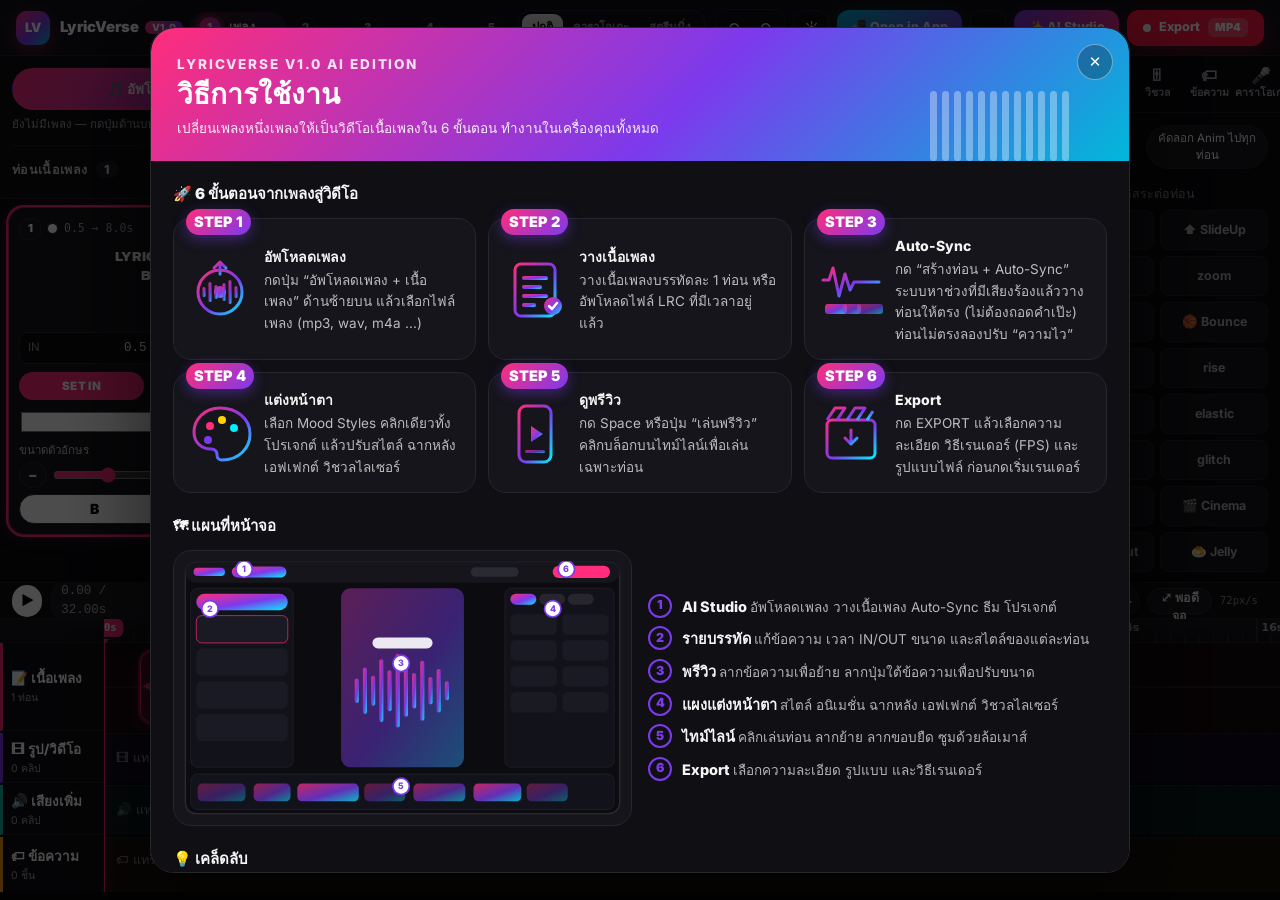
==== commit 794298c5: "Update" ====
--- a/Lyric.html
+++ b/Lyric.html
@@ -6353,12 +6353,15 @@
     var w = el.clientWidth || 400, h = el.clientHeight || 700; PFX._pvW = w;
     var cam = PFX.camAt(tm, ts, P, w, h), cs = "none", B = PFX.beat(ts, P);
     if (cam) cs = "translate(" + (cam.tx * w).toFixed(2) + "px," + (cam.ty * w).toFixed(2) + "px) rotate(" + cam.r.toFixed(5) + "rad) scale(" + cam.s.toFixed(5) + ")";
-    var tg = P.pfCamT || "all", cb = tg === "text" ? "none" : cs, ct = tg === "bg" ? "none" : cs, key = cb + "|" + ct;
+    var tg = P.pfCamT || "all", cb = tg === "text" ? "none" : cs, ct = tg === "bg" ? "none" : cs;
+    var gt = PFX.gxT ? PFX.gxT(ts, P, w, h) : ""; if (gt) { cb = cb === "none" ? gt : gt + " " + cb; ct = ct === "none" ? gt : gt + " " + ct; }
+    var key = cb + "|" + ct;
     if (key !== lastCam || el.__pfCam !== key) { el.style.setProperty("--lv-cam-b", cb); el.style.setProperty("--lv-cam-t", ct); lastCam = key; el.__pfCam = key; }
     var fl = P.pfCam ? clamp(B.k * nv(P, "pfFl", 0) * 0.85, 0, 1).toFixed(3) : "0";
     if (fl !== lastFl) { el.style.setProperty("--lv-fl", fl); lastFl = fl; }
     if (nv(P, "pfGrain", 0) > 0) { var o = grainOff(tm), u = w / 640 * 0.6, gp = (-o[0] * u).toFixed(1) + "px " + (-o[1] * u).toFixed(1) + "px"; if (gp !== lastGp) { el.style.setProperty("--lv-gp", gp); lastGp = gp; } }
     PFX.last = B;
+    if (PFX.gxPv) PFX.gxPv(el, ts, P, w, h);
     var m = PFX._meter && PFX._meter.isConnected ? PFX._meter : (PFX._meter = document.querySelector(".lv-pf-meter i"));
     if (m) m.style.transform = "scaleX(" + clamp(B.k, 0, 1).toFixed(3) + ")";
   };
@@ -6403,13 +6406,19 @@
   PFX.exFrame = function (ctx, cv, t, W, H, P) {
     if (!P || !ctx || !cv) return;
     var cam = (P.pfCamT || "all") === "all" ? PFX.camAt(t, t, P, W, H) : null, steps = PFX.postSteps(P, W);
-    if (!cam && !steps.length) return;
+    var gp = PFX.gxPlan ? PFX.gxPlan(t, P) : null;
+    if (!cam && !steps.length && !gp) return;
     ctx.save(); ctx.setTransform(1, 0, 0, 1, 0, 0); ctx.filter = "none"; ctx.globalAlpha = 1; ctx.globalCompositeOperation = "source-over";
     if (cam) {
       var s0 = copy(cv, W, H);
       ctx.fillStyle = "#000"; ctx.fillRect(0, 0, W, H);
       ctx.save(); ctx.translate(W / 2 + cam.tx * W, H / 2 + cam.ty * W); ctx.rotate(cam.r); ctx.scale(cam.s, cam.s);
       ctx.drawImage(s0, -W / 2, -H / 2); ctx.restore();
+    }
+    if (gp && gp.tf) {
+      var s9 = copy(cv, W, H);
+      ctx.fillStyle = "#000"; ctx.fillRect(0, 0, W, H);
+      ctx.save(); PFX.gxApplyT(ctx, gp, W, H); ctx.drawImage(s9, -W / 2, -H / 2); ctx.restore();
     }
     var B = PFX.beat(t, P);
     for (var i = 0; i < steps.length; i++) {
@@ -6431,6 +6440,7 @@
       }
       else if (s.t === "bars") { var hb = Math.round(H * s.h); ctx.fillStyle = "#000"; ctx.fillRect(0, 0, W, hb); ctx.fillRect(0, H - hb, W, hb); }
     }
+    if (gp && PFX.gxEx) PFX.gxEx(ctx, cv, t, W, H, gp);
     ctx.restore();
   };
 })();
@@ -8790,6 +8800,371 @@
   }
 
   W.__COPYX = { open: open, close: close, GROUPS: GROUPS, patch: patchClips, groupOfKey: groupOfKey, targetsFor: targetsFor };
+})();
+
+/* ============================================================
+   LyricVerse — ทรานซิชันเปลี่ยนท่อน + เอฟเฟกต์ภาพ (GPU compositor)
+   พรีวิว: transform / backdrop-filter / mix-blend-mode บนเลเยอร์ของ stage (เบราว์เซอร์ใช้การ์ดจอจัดองค์ประกอบ)
+   ส่งออก: คำนวณ "แผนเฟรม" ชุดเดียวกัน แล้ววาดลง canvas ด้วยลำดับเดียวกัน → พรีวิวกับวิดีโอตรงกัน
+   ============================================================ */
+(function () {
+  "use strict";
+  var PFX = window.__PFX;
+  if (!PFX) return;
+  var clamp = PFX.clamp, nv = PFX.nv;
+
+  function h1(n) { var x = Math.sin(n * 127.1 + 311.7) * 43758.5453; return x - Math.floor(x); }
+  function eIn(x) { x = clamp(x, 0, 1); return x * x * x; }
+  function eOut(x) { x = clamp(x, 0, 1); return 1 - Math.pow(1 - x, 3); }
+  function bell(u) { return Math.sin(Math.PI * clamp(u, 0, 1)); }
+  // ครึ่งแรก 0→1 (ออก), ครึ่งหลัง -1→0 (เข้า) • ใช้กับการเคลื่อนที่ที่ต้องต่อเนื่องข้ามจุดตัด
+  function swing(u) { return u < 0.5 ? eIn(u * 2) : -(1 - eOut((u - 0.5) * 2)); }
+  // ปิด (0→1) แล้วเปิด (1→0)
+  function cover(u) { return u < 0.5 ? eOut(u * 2) : 1 - eIn((u - 0.5) * 2); }
+
+  function newPlan() { return { s: 1, tx: 0, ty: 0, r: 0, kx: 0, sx: 1, sy: 1, bl: 0, br: 1, ct: 1, sa: 1, hu: 0, iv: 0, gy: 0, ov: [] }; }
+
+  /* ---------- ทรานซิชัน: id → [ไอคอน, ชื่อ, คำอธิบาย, สีการ์ด 1, สีการ์ด 2, ฟังก์ชัน(plan, u, a, d, c, t, sd)] ----------
+     u = ความคืบหน้า 0..1 (จุดเปลี่ยนท่อนอยู่ที่ 0.5) • a = ความแรง • d = ทิศ ±1 (สลับทุกท่อน) • c = สี */
+  var TR = {
+    zoom: ["🔍", "ซูมพุ่ง", "ซูมเข้าแรง + เบลอ ตอนเปลี่ยนท่อน", "#2563eb", "#22d3ee", function (pl, u, a) {
+      var e = bell(u); pl.s *= 1 + 0.32 * a * Math.pow(e, 1.6); pl.bl += 0.014 * a * e * e; pl.br += 0.12 * a * e;
+    }],
+    slam: ["💥", "กระแทกเข้า", "มืดลงนิด แล้วท่อนใหม่พุ่งกระแทกเข้าจอ", "#ef4444", "#f97316", function (pl, u, a, d, c, t) {
+      if (u < 0.5) { var q = eIn(u * 2); pl.s *= 1 + 0.08 * a * q; pl.br -= 0.45 * Math.min(1, a) * q; }
+      else { var v = 1 - eOut((u - 0.5) * 2), f = Math.floor(t * 40); pl.s *= 1 + 0.5 * a * v; pl.bl += 0.012 * a * v * v; pl.tx += (h1(f * 1.3) - 0.5) * 0.035 * a * v; pl.ty += (h1(f * 2.1) - 0.5) * 0.035 * a * v; pl.br += 0.25 * a * v; }
+    }],
+    whip: ["💨", "แพนเหวี่ยง", "กล้องเหวี่ยงซ้าย-ขวาสลับกัน พร้อมเบลอตามทิศ", "#7c3aed", "#ec4899", function (pl, u, a, d) {
+      var m = swing(u), e = bell(u); pl.tx += -d * 0.24 * a * m; pl.sx *= 1 + 0.16 * a * e; pl.bl += 0.03 * a * e * e;
+    }],
+    whipV: ["↕️", "แพนเหวี่ยงขึ้นลง", "กล้องเหวี่ยงแนวตั้ง", "#6d28d9", "#06b6d4", function (pl, u, a, d) {
+      var m = swing(u), e = bell(u); pl.ty += -d * 0.3 * a * m; pl.sy *= 1 + 0.16 * a * e; pl.bl += 0.03 * a * e * e;
+    }],
+    spin: ["🌀", "หมุนติ้ว", "หมุนเฟรมออก แล้วหมุนกลับเข้า", "#0ea5e9", "#a855f7", function (pl, u, a, d) {
+      var m = swing(u), e = bell(u); pl.r += d * 0.65 * a * m; pl.s *= 1 + 0.1 * a * e; pl.bl += 0.02 * a * e * e;
+    }],
+    tilt: ["📐", "เอียงซูม", "เอียงกล้องพร้อมซูม แบบมิวสิกวิดีโอ", "#14b8a6", "#6366f1", function (pl, u, a, d) {
+      var m = swing(u), e = bell(u); pl.r += d * 0.14 * a * m; pl.s *= 1 + 0.26 * a * e; pl.bl += 0.012 * a * e * e;
+    }],
+    stretch: ["↔️", "ยืดเด้ง", "ยืดแนวนอนแล้วเด้งกลับแนวตั้ง", "#f59e0b", "#ef4444", function (pl, u, a) {
+      var e = bell(u); if (u < 0.5) { pl.sx *= 1 + 0.38 * a * e; pl.sy *= 1 - 0.12 * a * e; } else { pl.sy *= 1 + 0.32 * a * e; pl.sx *= 1 - 0.1 * a * e; }
+    }],
+    shake: ["📳", "สั่นกระแทก", "กล้องสั่นแรงตอนท่อนใหม่ขึ้น แล้วค่อยๆ นิ่ง", "#64748b", "#f43f5e", function (pl, u, a, d, c, t) {
+      var v = u < 0.5 ? Math.pow(u * 2, 3) * 0.5 : 1 - eOut((u - 0.5) * 2), f = Math.floor(t * 45);
+      pl.tx += (h1(f * 1.7) - 0.5) * 0.06 * a * v; pl.ty += (h1(f * 2.9) - 0.5) * 0.06 * a * v; pl.r += (h1(f * 4.1) - 0.5) * 0.05 * a * v; pl.s *= 1 + 0.05 * a * v;
+    }],
+    flash: ["⚪", "แฟลชวาบ", "จอวาบสว่างตอนเปลี่ยนท่อน (เลือกสีได้)", "#f8fafc", "#fde68a", function (pl, u, a, d, c) {
+      var e = Math.pow(bell(u), 2.5); pl.br += 0.3 * a * e; pl.ov.push({ k: "solid", c: c, m: "screen", a: clamp(a * e, 0, 1) });
+    }],
+    burst: ["✴️", "ประกายวาบ", "แสงวาบพุ่งออกจากกลางจอ", "#fbbf24", "#fb7185", function (pl, u, a, d, c) {
+      var e = bell(u); pl.s *= 1 + 0.06 * a * e;
+      pl.ov.push({ k: "rad", cx: 0.5, cy: 0.5, r: 0.15 + 0.85 * e, st: [[0, "#ffffff"], [0.25, c], [1, "rgba(0,0,0,0)"]], m: "screen", a: clamp(a * e * e * 1.2, 0, 1) });
+    }],
+    dip: ["⚫", "ดำผ่าน", "จางเป็นดำสั้นๆ แล้วกลับมา", "#111827", "#4b5563", function (pl, u, a) {
+      pl.ov.push({ k: "solid", c: "#000000", m: "normal", a: clamp(Math.min(1, a) * Math.pow(bell(u), 0.8), 0, 1) });
+    }],
+    blur: ["🌫️", "เบลอละลาย", "ภาพเบลอฟุ้งแล้วชัดกลับ", "#94a3b8", "#c4b5fd", function (pl, u, a) {
+      var e = Math.pow(bell(u), 1.3); pl.bl += 0.032 * a * e; pl.br += 0.1 * a * e;
+    }],
+    glitch: ["📺", "กลิตช์", "ภาพกระตุก เลื่อน สีเพี้ยน แบบสัญญาณเสีย", "#00f0ff", "#ff2d7b", function (pl, u, a, d, c, t, sd) {
+      var e = bell(u); if (e < 0.04) return;
+      var f = Math.floor(t * 24), g1 = h1(f * 1.7 + sd), g2 = h1(f * 3.1 + sd), g3 = h1(f * 5.9 + sd);
+      pl.tx += (g1 - 0.5) * 0.08 * a * e; pl.ty += (g2 - 0.5) * 0.02 * a * e; pl.kx += (g3 - 0.5) * 24 * a * e;
+      pl.hu += (g1 > 0.5 ? 1 : -1) * 110 * a * e; pl.sa += 1.4 * a * e; if (g2 > 0.8 && e > 0.35) pl.iv = 1;
+      var n = 3 + Math.floor(g3 * 5);
+      for (var i = 0; i < n; i++) {
+        var y = h1(f * 7.3 + i * 1.9 + sd), hh = 0.01 + 0.06 * h1(f * 9.1 + i * 3.7);
+        pl.ov.push({ k: "rect", x0: 0, x1: 1, y0: y, y1: Math.min(1, y + hh), c: i % 2 ? "#00f0ff" : "#ff2d7b", m: "screen", a: clamp(0.45 * a * e, 0, 1) });
+      }
+    }],
+    invert: ["🔄", "สลับสีวาบ", "สีกลับด้าน 2 จังหวะสั้นๆ", "#111111", "#eeeeee", function (pl, u, a) {
+      if ((u > 0.36 && u < 0.5) || (u > 0.56 && u < 0.64)) pl.iv = Math.max(pl.iv, clamp(a, 0, 1));
+    }],
+    hue: ["🌈", "สีหมุนวน", "สีทั้งภาพหมุนวนรุ้งแล้วกลับ", "#f43f5e", "#22c55e", function (pl, u, a) {
+      var e = bell(u); pl.hu += 300 * a * e; pl.sa += 0.8 * a * e;
+    }],
+    leak: ["🌅", "แสงรั่ว", "แสงฟิล์มสีส้มอุ่นพาดผ่านจอ", "#fb923c", "#f472b6", function (pl, u, a) {
+      var e = bell(u); pl.br += 0.15 * a * e;
+      pl.ov.push({ k: "rad", cx: -0.25 + 1.5 * u, cy: 0.42, r: 0.95, st: [[0, "rgba(255,226,170,1)"], [0.32, "rgba(255,128,64,.85)"], [0.68, "rgba(255,40,120,.35)"], [1, "rgba(255,40,120,0)"]], m: "screen", a: clamp(a * e, 0, 1) });
+    }],
+    burn: ["🔥", "ฟิล์มไหม้", "รอยไหม้ฟิล์มลุกจ้าแล้วจางหาย", "#f97316", "#facc15", function (pl, u, a, d, c, t, sd) {
+      var e = Math.pow(bell(u), 1.2); pl.ct += 0.2 * a * e; pl.sa += 0.3 * a * e;
+      pl.ov.push({ k: "rad", cx: 0.25 + 0.5 * h1(sd + 1), cy: 0.3 + 0.4 * h1(sd + 2), r: 0.2 + 1.1 * u, st: [[0, "#ffffff"], [0.22, "rgba(255,236,150,1)"], [0.5, "rgba(255,120,20,.9)"], [0.8, "rgba(200,20,0,.45)"], [1, "rgba(120,0,0,0)"]], m: "screen", a: clamp(a * e * 1.15, 0, 1) });
+    }],
+    flare: ["🔦", "แสงเลนส์พาด", "ลำแสงเส้นบางกวาดผ่านจอ", "#e0f2fe", "#818cf8", function (pl, u, a, d, c) {
+      var e = bell(u), y = -0.1 + 1.2 * u, w = 0.07;
+      pl.ov.push({ k: "lin", g: 180, st: [[clamp(y - w * 2.5, 0, 1), "rgba(0,0,0,0)"], [clamp(y - w * 0.3, 0, 1), "rgba(160,200,255,.55)"], [clamp(y, 0, 1), "rgba(255,255,255,1)"], [clamp(y + w * 0.3, 0, 1), "rgba(160,200,255,.55)"], [clamp(y + w * 2.5, 0, 1), "rgba(0,0,0,0)"]], m: "screen", a: clamp(a * e, 0, 1) });
+      pl.ov.push({ k: "rad", cx: 0.5, cy: clamp(y, 0, 1), r: 0.5, st: [[0, "rgba(255,255,255,.7)"], [0.3, c], [1, "rgba(0,0,0,0)"]], m: "screen", a: clamp(0.5 * a * e, 0, 1) });
+    }],
+    iris: ["⭕", "วงกลมปิด-เปิด", "วงกลมดำหุบเข้าแล้วเปิดออกที่ท่อนใหม่", "#0f172a", "#38bdf8", function (pl, u, a) {
+      pl.ov.push({ k: "iris", r: 1 - cover(u), c: "#000000", a: clamp(a, 0, 1) });
+    }],
+    wipe: ["▶️", "ม่านปาด", "ม่านดำปาดผ่านจอ สลับทิศทุกท่อน", "#1e293b", "#a3e635", function (pl, u, a, d) {
+      var x0, x1; if (u < 0.5) { x0 = 0; x1 = eOut(u * 2); } else { x0 = eIn((u - 0.5) * 2); x1 = 1; }
+      if (d < 0) { var q = 1 - x1; x1 = 1 - x0; x0 = q; }
+      pl.ov.push({ k: "rect", x0: x0, x1: x1, y0: 0, y1: 1, c: "#000000", m: "normal", a: clamp(a, 0, 1) });
+    }],
+    stripes: ["🎚️", "ม่านแถบ", "แถบแนวตั้งไล่ปิด-เปิดเป็นคลื่น", "#334155", "#f472b6", function (pl, u, a) {
+      var n = 8, i, dl, c0;
+      for (i = 0; i < n; i++) {
+        dl = (i / (n - 1)) * 0.45;
+        if (u < 0.5) { c0 = eOut(clamp((u * 2 - dl) / 0.55, 0, 1)); if (c0 > 0.001) pl.ov.push({ k: "rect", x0: i / n, x1: (i + 1) / n + 0.002, y0: 0, y1: c0, c: "#000000", m: "normal", a: clamp(a, 0, 1) }); }
+        else { c0 = eIn(clamp(((u - 0.5) * 2 - dl) / 0.55, 0, 1)); if (c0 < 0.999) pl.ov.push({ k: "rect", x0: i / n, x1: (i + 1) / n + 0.002, y0: c0, y1: 1, c: "#000000", m: "normal", a: clamp(a, 0, 1) }); }
+      }
+    }]
+  };
+  var TR_LIST = ["zoom", "slam", "whip", "whipV", "spin", "tilt", "stretch", "shake", "flash", "burst", "dip", "blur", "glitch", "invert", "hue", "leak", "burn", "flare", "iris", "wipe", "stripes"];
+
+  /* ---------- เอฟเฟกต์ภาพ (ซ้อนได้หลายอัน): id → [ไอคอน, ชื่อ, คำอธิบาย, สี 1, สี 2, ฟังก์ชัน(plan, t, B, a, sp)] ---------- */
+  var GX = {
+    vhs: ["📼", "เทป VHS", "เส้นสแกน สีเพี้ยน ภาพกระตุกเบาๆ", "#7c3aed", "#f59e0b", function (pl, t, B, a, sp) {
+      pl.sa += 0.25 * a; pl.bl += 0.0012 * a; pl.ct += 0.06 * a;
+      var f = Math.floor(t * 12 * sp); if (h1(f * 3.3) > 0.86) pl.tx += (h1(f * 5.1) - 0.5) * 0.012 * a;
+      pl.ov.push({ k: "scan", g: 0.0075, a: clamp(0.28 * a, 0, 0.9) });
+      var y = ((t * 0.23 * sp) % 1.3) - 0.15;
+      pl.ov.push({ k: "lin", g: 180, st: [[clamp(y - 0.05, 0, 1), "rgba(0,0,0,0)"], [clamp(y, 0, 1), "rgba(255,255,255,1)"], [clamp(y + 0.05, 0, 1), "rgba(0,0,0,0)"]], m: "screen", a: clamp(0.12 * a, 0, 1) });
+    }],
+    crt: ["🖥️", "จอ CRT", "เส้นสแกนถี่ ขอบมืดโค้ง แสงจอเก่า", "#065f46", "#a3e635", function (pl, t, B, a) {
+      pl.br += 0.08 * a; pl.ct += 0.1 * a;
+      pl.ov.push({ k: "scan", g: 0.0042, a: clamp(0.36 * a, 0, 0.9) });
+      pl.ov.push({ k: "rad", cx: 0.5, cy: 0.5, r: 0.78, st: [[0.55, "rgba(0,0,0,0)"], [1, "rgba(0,0,0,.88)"]], m: "normal", a: clamp(a, 0, 1) });
+    }],
+    leaks: ["🌇", "แสงรั่วฟิล์ม", "แสงอุ่นและชมพูลอยวนช้าๆ ตลอดเพลง", "#fb923c", "#ec4899", function (pl, t, B, a, sp) {
+      pl.ov.push({ k: "rad", cx: 0.12 + 0.28 * Math.sin(t * 0.21 * sp), cy: 0.2 + 0.18 * Math.sin(t * 0.17 * sp + 1), r: 0.75, st: [[0, "rgba(255,190,110,.95)"], [0.5, "rgba(255,110,60,.4)"], [1, "rgba(0,0,0,0)"]], m: "screen", a: clamp(0.55 * a, 0, 1) });
+      pl.ov.push({ k: "rad", cx: 0.88 + 0.2 * Math.sin(t * 0.19 * sp + 2), cy: 0.82 + 0.15 * Math.sin(t * 0.23 * sp + 3), r: 0.7, st: [[0, "rgba(255,80,170,.9)"], [0.5, "rgba(150,60,255,.35)"], [1, "rgba(0,0,0,0)"]], m: "screen", a: clamp(0.45 * a, 0, 1) });
+    }],
+    scanbar: ["📡", "แถบแสงสแกน", "แถบแสงวิ่งผ่านจอเป็นระยะ", "#22d3ee", "#3b82f6", function (pl, t, B, a, sp) {
+      var y = ((t * 0.32 * sp) % 1.5) - 0.25;
+      pl.ov.push({ k: "lin", g: 180, st: [[clamp(y - 0.09, 0, 1), "rgba(0,0,0,0)"], [clamp(y - 0.01, 0, 1), "rgba(120,240,255,.6)"], [clamp(y, 0, 1), "rgba(255,255,255,1)"], [clamp(y + 0.01, 0, 1), "rgba(120,240,255,.6)"], [clamp(y + 0.09, 0, 1), "rgba(0,0,0,0)"]], m: "screen", a: clamp(0.4 * a, 0, 1) });
+    }],
+    tilt: ["🏙️", "Tilt-shift", "เบลอขอบบน-ล่าง เหมือนเลนส์มินิเจอร์", "#0ea5e9", "#84cc16", function (pl, t, B, a) {
+      var bl = 0.012 * a, c0 = 0.3, c1 = 0.7, e = 0.12;
+      pl.ov.push({ k: "bblur", y0: 0, y1: c0 - e, bl: bl }, { k: "bblur", y0: c0 - e, y1: c0, bl: bl * 0.4 }, { k: "bblur", y0: c1, y1: c1 + e, bl: bl * 0.4 }, { k: "bblur", y0: c1 + e, y1: 1, bl: bl });
+    }],
+    duo: ["🎭", "ทูโทน", "ภาพสองสีม่วง-ชมพู-ทอง แบบโปสเตอร์", "#4c1d95", "#ff2d7b", function (pl, t, B, a) {
+      pl.gy = Math.max(pl.gy, clamp(a, 0, 1)); pl.ct += 0.1 * a;
+      pl.ov.push({ k: "lin", g: 135, st: [[0, "#3b1d8f"], [0.55, "#ff2d7b"], [1, "#ffd166"]], m: "color", a: clamp(0.85 * a, 0, 1) });
+    }],
+    dots: ["🔘", "ฮาล์ฟโทน", "ลายจุดแบบสิ่งพิมพ์ทับทั้งภาพ", "#78716c", "#fde047", function (pl, t, B, a) {
+      pl.ov.push({ k: "dots", g: 0.012, a: clamp(0.38 * a, 0, 1) });
+    }],
+    prism: ["🔮", "ปริซึมรุ้ง", "ฟิล์มรุ้งหมุนช้าๆ ทับภาพ", "#a855f7", "#22d3ee", function (pl, t, B, a, sp) {
+      pl.ov.push({ k: "lin", g: (t * 18 * sp) % 360, st: [[0, "#ff2d7b"], [0.2, "#ffb020"], [0.4, "#c6ff3d"], [0.6, "#2de2ff"], [0.8, "#7c5cff"], [1, "#ff2d7b"]], m: "soft-light", a: clamp(0.55 * a, 0, 1) });
+    }],
+    rainbow: ["🎨", "สีวนรุ้ง", "สีทั้งภาพค่อยๆ หมุนวนตลอดเพลง", "#ef4444", "#3b82f6", function (pl, t, B, a, sp) {
+      pl.hu += (t * 40 * sp * a) % 360;
+    }],
+    breathe: ["🫁", "ซูมหายใจ", "ภาพขยาย-หดช้าๆ เหมือนหายใจ", "#10b981", "#6366f1", function (pl, t, B, a, sp) {
+      pl.s *= 1 + 0.04 * a * (0.5 - 0.5 * Math.cos(t * 1.25 * sp));
+    }],
+    bBright: ["💡", "สว่างวาบตามบีต", "ภาพสว่างและคมขึ้นทุกบีต", "#facc15", "#f97316", function (pl, t, B, a) {
+      pl.br += 0.45 * a * B.k; pl.ct += 0.15 * a * B.k;
+    }],
+    bBlur: ["🌁", "เบลอตามบีต", "ภาพเบลอวูบตามจังหวะกลอง", "#94a3b8", "#38bdf8", function (pl, t, B, a) {
+      pl.bl += 0.012 * a * B.k;
+    }],
+    bSat: ["🍬", "สีสดตามบีต", "สีจัดขึ้นทุกบีต", "#ec4899", "#f59e0b", function (pl, t, B, a) {
+      pl.sa += 1.1 * a * B.k;
+    }],
+    bHue: ["🎲", "สีกระโดดตามบีต", "เปลี่ยนโทนสีทุกบีต", "#22c55e", "#a855f7", function (pl, t, B, a) {
+      pl.hu += ((B.i > 0 ? B.i : 0) % 6) * 60 * a;
+    }],
+    bMono: ["🖤", "ขาวดำ→สีตามบีต", "ภาพขาวดำ แล้วสีกลับมาตอนบีตลง", "#18181b", "#f43f5e", function (pl, t, B, a) {
+      pl.gy = Math.max(pl.gy, clamp(a * (1 - 1.4 * B.k), 0, 1));
+    }],
+    bInv: ["⚡", "สลับสีตามบีตหนัก", "สีกลับด้านวาบเฉพาะบีตหนัก", "#0a0a0a", "#fafafa", function (pl, t, B, a) {
+      if (B.k > 0.82) pl.iv = Math.max(pl.iv, clamp(a, 0, 1));
+    }]
+  };
+  var GX_LIST = ["vhs", "crt", "leaks", "scanbar", "tilt", "duo", "dots", "prism", "rainbow", "breathe", "bBright", "bBlur", "bSat", "bHue", "bMono", "bInv"];
+
+  /* ---------- จุดเปลี่ยนท่อน (เวลาเริ่มของท่อน) ---------- */
+  var BL = null, BS = [];
+  function bounds() {
+    var st = window.__lvMSt, L = st && st.L;
+    if (!L) return [];
+    if (L === BL) return BS;
+    var a = [];
+    for (var i = 0; i < L.length; i++) { var x = +L[i].in; if (isFinite(x) && x >= 0.05) a.push(Math.round(x * 100) / 100); }
+    a.sort(function (p, q) { return p - q; });
+    var o = []; for (i = 0; i < a.length; i++) if (!o.length || a[i] - o[o.length - 1] > 0.08) o.push(a[i]);
+    BL = L; BS = o; return o;
+  }
+  PFX.gxBounds = bounds;
+
+  function trActive(P) { return !!(P && P.trT && P.trT !== "none" && (TR[P.trT] || P.trT === "random")); }
+  function gxList(P) { return (P && P.gxL || []).filter(function (k) { return GX[k]; }); }
+  PFX.gxOn = function (P) { return trActive(P) || gxList(P).length > 0; };
+
+  /* ---------- แผนเฟรม ---------- */
+  var CK = null, CP = null;
+  function plan(t, P) {
+    if (!P) return null;
+    var tr = trActive(P), gl = gxList(P);
+    if (!tr && !gl.length) return null;
+    var key = t.toFixed(4);
+    if (CP === P && CK === key && plan.c) return plan.c;
+    var pl = newPlan(), any = false;
+    if (gl.length) {
+      var B = PFX.beat(t, P), a = nv(P, "gxK", 1), sp = nv(P, "gxS", 1);
+      for (var i = 0; i < gl.length; i++) GX[gl[i]][5](pl, t, B, a, sp);
+      any = true;
+    }
+    if (tr) {
+      var bs = bounds(), D = Math.max(0.15, nv(P, "trDur", 0.6)), best = -1, bd = 1e9;
+      for (var j = 0; j < bs.length; j++) { var dd = Math.abs(t - bs[j]); if (dd < bd) { bd = dd; best = j; } if (bs[j] > t + D) break; }
+      if (best >= 0 && bd <= D / 2) {
+        var u = (t - bs[best]) / D + 0.5, id = P.trT;
+        if (id === "random") id = TR_LIST[Math.floor(h1(best * 13.7 + 3.1) * TR_LIST.length) % TR_LIST.length];
+        TR[id][5](pl, u, nv(P, "trAmt", 1), best % 2 ? 1 : -1, P.trC || "#ffffff", t, best * 7.77);
+        any = true;
+      }
+    }
+    if (!any) return null;
+    pl.tf = Math.abs(pl.s - 1) > 1e-4 || Math.abs(pl.tx) > 1e-5 || Math.abs(pl.ty) > 1e-5 || Math.abs(pl.r) > 1e-5 || Math.abs(pl.kx) > 1e-3 || Math.abs(pl.sx - 1) > 1e-4 || Math.abs(pl.sy - 1) > 1e-4;
+    pl.br = Math.max(0, pl.br); pl.ct = Math.max(0, pl.ct); pl.sa = Math.max(0, pl.sa);
+    CP = P; CK = key; plan.c = pl;
+    return pl;
+  }
+  PFX.gxPlan = function (t, P) { return plan(t, P); };
+
+  /* สเกลขั้นต่ำให้ภาพคลุมเฟรมเสมอ (ไม่เห็นขอบดำ) หลังหมุน/เลื่อน/เอียง/ยืด */
+  function coverS(pl, W, H) {
+    var cr = Math.cos(pl.r), sr = Math.sin(pl.r), k = Math.tan(pl.kx * Math.PI / 180), s = pl.s;
+    // M = R · s · K(kx) · diag(sx, sy) • หา M^-1 ของมุมจอแล้วดูว่าเกินขอบภาพไหม
+    var a11 = s * (cr * pl.sx), a12 = s * (cr * k * pl.sy - sr * pl.sy), a21 = s * (sr * pl.sx), a22 = s * (sr * k * pl.sy + cr * pl.sy);
+    var det = a11 * a22 - a12 * a21; if (Math.abs(det) < 1e-9) return s;
+    var need = 1, X = [-1, 1];
+    for (var i = 0; i < 2; i++) for (var j = 0; j < 2; j++) {
+      var cx = X[i] * W / 2 - pl.tx * W, cy = X[j] * H / 2 - pl.ty * W;
+      var qx = (a22 * cx - a12 * cy) / det, qy = (-a21 * cx + a11 * cy) / det;
+      need = Math.max(need, Math.abs(qx) / (W / 2), Math.abs(qy) / (H / 2));
+    }
+    return s * (need > 1 ? need * 1.002 : 1);
+  }
+
+  function filterStr(pl, W) {
+    var L = [];
+    if (pl.bl > 0.0002) L.push("blur(" + (pl.bl * W).toFixed(2) + "px)");
+    if (Math.abs(pl.br - 1) > 0.002) L.push("brightness(" + pl.br.toFixed(3) + ")");
+    if (Math.abs(pl.ct - 1) > 0.002) L.push("contrast(" + pl.ct.toFixed(3) + ")");
+    if (Math.abs(pl.sa - 1) > 0.002) L.push("saturate(" + pl.sa.toFixed(3) + ")");
+    var hu = ((pl.hu % 360) + 360) % 360; if (hu > 0.3 && hu < 359.7) L.push("hue-rotate(" + hu.toFixed(1) + "deg)");
+    if (pl.gy > 0.002) L.push("grayscale(" + clamp(pl.gy, 0, 1).toFixed(3) + ")");
+    if (pl.iv > 0.002) L.push("invert(" + clamp(pl.iv, 0, 1).toFixed(3) + ")");
+    return L.join(" ");
+  }
+  function tfStr(pl, w, h) {
+    var s = coverS(pl, w, h);
+    return "translate(" + (pl.tx * w).toFixed(2) + "px," + (pl.ty * w).toFixed(2) + "px) rotate(" + pl.r.toFixed(5) + "rad) scale(" + s.toFixed(5) + ")" +
+      (Math.abs(pl.kx) > 1e-3 ? " skewX(" + pl.kx.toFixed(3) + "deg)" : "") + (Math.abs(pl.sx - 1) > 1e-4 || Math.abs(pl.sy - 1) > 1e-4 ? " scale(" + pl.sx.toFixed(5) + "," + pl.sy.toFixed(5) + ")" : "");
+  }
+
+  /* ---------- พรีวิว ---------- */
+  // transform สำหรับรวมกับกล้องตามบีต (04-post.js เรียกใช้)
+  PFX.gxT = function (ts, P, w, h) { var pl = plan(ts, P); return pl && pl.tf ? tfStr(pl, w, h) : ""; };
+
+  function stopsCss(st) { return st.map(function (x) { return x[1] + " " + (x[0] * 100).toFixed(2) + "%"; }).join(","); }
+  function ovCss(o, w, h) {
+    var b = "position:absolute;inset:0;pointer-events:none;z-index:17;", m = o.m && o.m !== "normal" ? "mix-blend-mode:" + o.m + ";" : "", op = "opacity:" + clamp(o.a == null ? 1 : +o.a || 0, 0, 1).toFixed(3) + ";";
+    if (o.k === "solid") return b + "background:" + o.c + ";" + m + op;
+    if (o.k === "lin") return b + "background:linear-gradient(" + o.g.toFixed(2) + "deg," + stopsCss(o.st) + ");" + m + op;
+    if (o.k === "rad") return b + "background:radial-gradient(circle " + (o.r * Math.max(w, h)).toFixed(1) + "px at " + (o.cx * 100).toFixed(2) + "% " + (o.cy * 100).toFixed(2) + "%," + stopsCss(o.st) + ");" + m + op;
+    if (o.k === "rect") return "position:absolute;pointer-events:none;z-index:17;left:" + (o.x0 * 100).toFixed(3) + "%;width:" + ((o.x1 - o.x0) * 100).toFixed(3) + "%;top:" + (o.y0 * 100).toFixed(3) + "%;height:" + ((o.y1 - o.y0) * 100).toFixed(3) + "%;background:" + o.c + ";" + m + op;
+    if (o.k === "iris") { var R = o.r * Math.hypot(w, h) / 2 * 1.02; return b + (R < 0.5 ? "background:" + o.c + ";" : "background:radial-gradient(circle " + R.toFixed(1) + "px at 50% 50%,rgba(0,0,0,0) " + Math.max(0, R - 1).toFixed(1) + "px," + o.c + " " + R.toFixed(1) + "px);") + op; }
+    if (o.k === "scan") { var g = Math.max(2, o.g * h), l = g * 0.45; return b + "background:repeating-linear-gradient(180deg,rgba(0,0,0,.9) 0px,rgba(0,0,0,.9) " + l.toFixed(2) + "px,rgba(0,0,0,0) " + l.toFixed(2) + "px,rgba(0,0,0,0) " + g.toFixed(2) + "px);" + op; }
+    if (o.k === "dots") { var gd = Math.max(3, o.g * w); return b + "background-image:radial-gradient(circle,rgba(0,0,0,1) 0%,rgba(0,0,0,1) 35%,rgba(0,0,0,0) 38%);background-size:" + gd.toFixed(2) + "px " + gd.toFixed(2) + "px;mix-blend-mode:multiply;" + op; }
+    if (o.k === "bblur") { var f = "blur(" + (o.bl * w).toFixed(2) + "px)"; return "position:absolute;pointer-events:none;z-index:17;left:0;right:0;top:" + (o.y0 * 100).toFixed(3) + "%;height:" + ((o.y1 - o.y0) * 100).toFixed(3) + "%;backdrop-filter:" + f + ";-webkit-backdrop-filter:" + f + ";"; }
+    return b + "display:none;";
+  }
+  PFX.gxPv = function (el, ts, P, w, h) {
+    if (!el) return;
+    var pl = plan(ts, P), box = el.__gx;
+    if (!pl) { if (box && box.style.display !== "none") box.style.display = "none"; return; }
+    if (!box || box.parentNode !== el) {
+      box = el.__gx = document.createElement("div"); box.className = "lv-gx";
+      box.style.cssText = "position:absolute;inset:0;pointer-events:none;";
+      box.__f = document.createElement("div"); box.appendChild(box.__f); box.__o = [];
+      el.appendChild(box);
+    }
+    box.style.display = "";
+    var fs = filterStr(pl, w), fk = fs || "none";
+    if (box.__fk !== fk) { box.__fk = fk; box.__f.style.cssText = "position:absolute;inset:0;pointer-events:none;z-index:17;" + (fs ? "backdrop-filter:" + fs + ";-webkit-backdrop-filter:" + fs + ";" : "display:none;"); }
+    var O = box.__o, i;
+    for (i = 0; i < pl.ov.length; i++) {
+      var d = O[i]; if (!d) { d = O[i] = document.createElement("div"); box.appendChild(d); }
+      var css = ovCss(pl.ov[i], w, h); if (d.__c !== css) { d.__c = css; d.style.cssText = css; }
+    }
+    for (; i < O.length; i++) if (O[i].__c !== "display:none;") { O[i].__c = "display:none;"; O[i].style.cssText = "display:none;"; }
+  };
+
+  /* ---------- ส่งออก ---------- */
+  var T1 = null, T2 = null, PT = {};
+  function cnv(c, W, H) { if (!c) { c = document.createElement("canvas"); c.g = c.getContext("2d"); } if (c.width !== W || c.height !== H) { c.width = W; c.height = H; } return c; }
+  function blendOp(m) { return !m || m === "normal" ? "source-over" : m; }
+  function gradFill(ctx, o, W, H) {
+    var gr;
+    if (o.k === "lin") {
+      var th = o.g * Math.PI / 180, dx = Math.sin(th), dy = -Math.cos(th), L = Math.abs(W * dx) + Math.abs(H * dy);
+      gr = ctx.createLinearGradient(W / 2 - dx * L / 2, H / 2 - dy * L / 2, W / 2 + dx * L / 2, H / 2 + dy * L / 2);
+    } else {
+      var R = Math.max(1, o.r * Math.max(W, H)); gr = ctx.createRadialGradient(o.cx * W, o.cy * H, 0, o.cx * W, o.cy * H, R);
+    }
+    var last = -1;
+    o.st.forEach(function (x) { var p = Math.max(last, clamp(x[0], 0, 1)); last = p; gr.addColorStop(p, x[1]); });
+    return gr;
+  }
+  function pattern(ctx, kind, g) {
+    var key = kind + "|" + g, c = PT[key];
+    if (!c) {
+      c = document.createElement("canvas"); var q = c.getContext("2d");
+      if (kind === "scan") { c.width = 4; c.height = g; q.fillStyle = "rgba(0,0,0,.9)"; q.fillRect(0, 0, 4, Math.max(1, Math.round(g * 0.45))); }
+      else { c.width = c.height = g; q.fillStyle = "#000"; q.beginPath(); q.arc(g / 2, g / 2, g * 0.26, 0, 6.2832); q.fill(); }
+      if (Object.keys(PT).length > 12) PT = {};
+      PT[key] = c;
+    }
+    return ctx.createPattern(c, "repeat");
+  }
+  PFX.gxApplyT = function (ctx, pl, W, H) {
+    var s = coverS(pl, W, H);
+    ctx.translate(W / 2 + pl.tx * W, H / 2 + pl.ty * W); ctx.rotate(pl.r); ctx.scale(s, s);
+    if (Math.abs(pl.kx) > 1e-3) ctx.transform(1, 0, Math.tan(pl.kx * Math.PI / 180), 1, 0, 0);
+    ctx.scale(pl.sx, pl.sy);
+  };
+  PFX.gxEx = function (ctx, cv, t, W, H, pl) {
+    if (!pl) return;
+    var fs = filterStr(pl, W);
+    if (fs) {
+      T1 = cnv(T1, W, H); T1.g.globalCompositeOperation = "copy"; T1.g.filter = "none"; T1.g.globalAlpha = 1; T1.g.drawImage(cv, 0, 0); T1.g.globalCompositeOperation = "source-over";
+      ctx.save(); ctx.globalCompositeOperation = "source-over"; ctx.filter = fs; ctx.drawImage(T1, 0, 0); ctx.restore();
+      ctx.filter = "none"; ctx.globalCompositeOperation = "source-over";
+    }
+    for (var i = 0; i < pl.ov.length; i++) {
+      var o = pl.ov[i], a = clamp(o.a == null ? 1 : +o.a || 0, 0, 1); if (a < 0.002) continue;
+      ctx.save(); ctx.globalAlpha = a; ctx.globalCompositeOperation = blendOp(o.m);
+      if (o.k === "solid") { ctx.fillStyle = o.c; ctx.fillRect(0, 0, W, H); }
+      else if (o.k === "lin" || o.k === "rad") { ctx.fillStyle = gradFill(ctx, o, W, H); ctx.fillRect(0, 0, W, H); }
+      else if (o.k === "rect") { ctx.fillStyle = o.c; ctx.fillRect(o.x0 * W, o.y0 * H, (o.x1 - o.x0) * W, (o.y1 - o.y0) * H); }
+      else if (o.k === "iris") {
+        var R = o.r * Math.hypot(W, H) / 2 * 1.02; ctx.fillStyle = o.c; ctx.beginPath(); ctx.rect(0, 0, W, H);
+        if (R >= 0.5) { ctx.moveTo(W / 2 + R, H / 2); ctx.arc(W / 2, H / 2, R, 0, 6.2832, true); }
+        ctx.fill("evenodd");
+      }
+      else if (o.k === "scan") { var g = Math.max(2, Math.round(o.g * H)); ctx.fillStyle = pattern(ctx, "scan", g); ctx.fillRect(0, 0, W, H); }
+      else if (o.k === "dots") { var gd = Math.max(3, Math.round(o.g * W)); ctx.globalCompositeOperation = "multiply"; ctx.fillStyle = pattern(ctx, "dots", gd); ctx.fillRect(0, 0, W, H); }
+      else if (o.k === "bblur") {
+        ctx.globalAlpha = 1; ctx.globalCompositeOperation = "source-over";
+        // แถบเบลอไม่ซ้อนกัน → คัดลอกเฟรมครั้งเดียวต่อชุด และเบลอเฉพาะช่วงที่ต้องใช้ (เร็วกว่าเบลอทั้งเฟรม)
+        if (!(i > 0 && pl.ov[i - 1].k === "bblur")) { T1 = cnv(T1, W, H); T1.g.globalCompositeOperation = "copy"; T1.g.filter = "none"; T1.g.drawImage(cv, 0, 0); T1.g.globalCompositeOperation = "source-over"; }
+        var y0 = Math.round(o.y0 * H), y1 = Math.round(o.y1 * H), pd = Math.ceil(o.bl * W * 3), s0 = Math.max(0, y0 - pd), s1 = Math.min(H, y1 + pd);
+        ctx.beginPath(); ctx.rect(0, y0, W, Math.max(1, y1 - y0)); ctx.clip();
+        ctx.filter = "blur(" + (o.bl * W).toFixed(2) + "px)"; if (s1 > s0) ctx.drawImage(T1, 0, s0, W, s1 - s0, 0, s0, W, s1 - s0); ctx.filter = "none";
+      }
+      ctx.restore();
+    }
+  };
+
+  PFX.TR = TR; PFX.TR_LIST = TR_LIST; PFX.GX = GX; PFX.GX_LIST = GX_LIST;
 })();
 
 </script>
@@ -9061,7 +9436,7 @@
 __ptg=(lb,key)=>{const on=!!P[key];return p("button",{onClick:()=>b((q)=>({...q,[key]:!q[key]})),style:{...__bt(w,!1),height:34,padding:"0 6px",fontSize:11,background:on?w?"#1c1917":"#fff":w?"#f5f5f4":"#15151b",color:on?w?"#fff":"#000":w?"#78716c":"#888"},children:lb+" "+(on?"เปิด":"ปิด")})},
 __proFx=()=>{const X2=window.__PFX;if(!X2)return null;
 const gl=X2.glSupported(),sc=P.pfScene||"none",pl=X2.partList(P),gk=P.pfGrade||"none",set=(o)=>b((q)=>({...q,...o})),
-any=sc!=="none"||pl.length>0||!!P.pfCam||!!P.pfTx||gk!=="none"||(P.pfMist||0)>0||(P.pfGlow||0)>0||(P.pfGrain||0)>0||(P.pfVig||0)>0||(P.pfBars||0)>0,
+any=sc!=="none"||pl.length>0||!!P.pfCam||!!P.pfTx||gk!=="none"||(P.pfMist||0)>0||(P.pfGlow||0)>0||(P.pfGrain||0)>0||(P.pfVig||0)>0||(P.pfBars||0)>0||(P.trT&&P.trT!=="none")||(P.gxL||[]).length>0,
 bm=X2.beatMap(),ss=X2.scanState,pct=(v)=>Math.round(v*100)+"%",xx=(v)=>(+v).toFixed(2)+"×",
 chip=(on,lb,fn,k2,sw)=>h("button",{className:"lv-pf-chip"+(on?" on":""),onClick:fn,children:[sw?p("i",{style:{background:sw}}):null,lb]},k2),
 sec=(t1,t2,body)=>h("div",{className:"lv-pf-sec",children:[h("div",{className:"lv-pf-sh",children:[p("b",{children:t1}),t2?p("small",{children:t2}):null]}),...body]}),
@@ -9069,7 +9444,7 @@
 beatTxt=ss==="scanning"?"⏳ กำลังวิเคราะห์จังหวะเพลง…":ss==="ready"&&bm?"🥁 วิเคราะห์แล้ว • พบ "+bm.beats.length+" บีต"+(bm.bpm?" • ประมาณ "+bm.bpm+" BPM":""):ss==="error"?"⚠ วิเคราะห์จังหวะไม่สำเร็จ":"ยังไม่มีเพลง • ใช้จังหวะตัวอย่าง 120 BPM ให้ดูก่อน",
 barOpts=K==="16:9"?[["ปิด",0],["2.39:1",X2.barsFor(K,2.39)],["2:1",X2.barsFor(K,2)],["1.85:1",X2.barsFor(K,1.85)]]:[["ปิด",0],["บาง",0.05],["กลาง",0.08],["หนา",0.12]];
 return h("div",{className:"lv-pf",children:[
-h("div",{className:"lv-fxlib-h",children:[h("div",{children:[h("div",{style:{fontSize:15,fontWeight:900},children:["✨ Pro FX ",p("span",{className:"lv-pf-badge",children:"GPU"})]}),p("div",{style:{fontSize:11,opacity:.6},children:gl?"เรนเดอร์ด้วยการ์ดจอ • เห็นในพรีวิวและวิดีโอที่ส่งออก":"⚠ เบราว์เซอร์นี้ไม่รองรับ WebGL • ใช้ได้เฉพาะกล้องและโทนภาพ"})]}),any?p("button",{className:"lv-look",onClick:()=>{set(X2.OFF);__tst("ปิด Pro FX ทั้งหมดแล้ว")},children:"ปิดทั้งหมด"}):null]}),
+h("div",{className:"lv-fxlib-h",children:[h("div",{children:[h("div",{style:{fontSize:15,fontWeight:900},children:["✨ Pro FX ",p("span",{className:"lv-pf-badge",children:"GPU"})]}),p("div",{style:{fontSize:11,opacity:.6},children:gl?"เรนเดอร์ด้วยการ์ดจอ • เห็นในพรีวิวและวิดีโอที่ส่งออก":"⚠ เบราว์เซอร์นี้ไม่รองรับ WebGL • ใช้ได้เฉพาะกล้องและโทนภาพ"})]}),any?p("button",{className:"lv-look",onClick:()=>{set({...X2.OFF,trT:"none",gxL:[]});__tst("ปิด Pro FX ทั้งหมดแล้ว")},children:"ปิดทั้งหมด"}):null]}),
 p("div",{className:"lv-fxcat",children:"🎬 PRO LOOKS • กดครั้งเดียวได้ทั้งชุด"}),
 p("div",{className:"lv-pf-looks",children:X2.LOOKS.map((L2)=>h("button",{className:"lv-pf-look"+(P.pfLook===L2.id?" on":""),style:{backgroundImage:L2.bg},onClick:()=>{set(X2.lookSet(L2,P,K));se((q)=>({...q,enabled:!1}));__tst(L2.e+" ใช้ Pro Look: "+L2.n+" • ปิดเอฟเฟกต์ 2D เดิมให้แล้ว")},children:[p("span",{children:L2.e}),p("b",{children:L2.n}),p("small",{children:L2.d})]},L2.id))}),
 sec("🎬 ฉากหลัง GPU",sc!=="none"?"เปิดอยู่":"",[
@@ -9093,6 +9468,15 @@
 P.pfTx?h("div",{className:"lv-pf-row",children:[__pss("ซูมเด้ง","pfTZ",0,1.5,0.05,pct,0.6),__pss("กระโดด","pfTJ",0,1.5,0.05,pct,0.3),__pss("สั่น","pfTS",0,1.5,0.05,pct,0.2),__pss("เอียงสลับ","pfTR",0,1.5,0.05,pct,0.2),__pss("ยืด-บีบ","pfTQ",0,1.5,0.05,pct,0),__pss("เรืองแสง","pfTG",0,1.5,0.05,pct,0.5)]}):null,
 P.pfTx?p("div",{className:"lv-pf-note",children:"ใช้กับท่อนเนื้อเพลงในโหมดปกติทุกท่อน • โหมดคาราโอเกะ/สตรีมมิ่ง ใช้กล้องแบบ 🔤 เฉพาะตัวหนังสือแทน"}):null]}),
 P.pfCam||P.pfTx?h("div",{className:"lv-pf-row",children:[__pss("ความไวจับบีต","pfSens",0.3,2,0.05,xx,1),__pss("ความยาวพั้นช์","pfDec",0.4,2.5,0.05,xx,1)]}):null]),
+sec("🎬 ทรานซิชันเปลี่ยนท่อน",P.trT&&P.trT!=="none"?(P.trT==="random"?"🎲 สุ่มสลับ":X2.TR[P.trT]?X2.TR[P.trT][1]:""):"",[
+p("div",{className:"lv-pf-note",children:"เอฟเฟกต์ทั้งภาพตอนท่อนเนื้อเพลงใหม่ขึ้น • ใช้การ์ดจอผ่าน compositor ของเบราว์เซอร์ • พรีวิวกับวิดีโอที่ส่งออกตรงกัน"}),
+p("div",{className:"lv-fxg",children:[["none","🚫","ไม่ใช้","ตัดท่อนตรงๆ","#3a3a44","#15151b"],["random","🎲","สุ่มสลับ","เปลี่ยนแบบทุกท่อน","#ff2d7b","#7c3aed"],...X2.TR_LIST.map((k2)=>{const d=X2.TR[k2];return[k2,d[0],d[1],d[2],d[3],d[4]]})].map((x)=>{const o2=(P.trT||"none")===x[0];return h("button",{className:"lv-fxc"+(o2?" on":""),onClick:()=>set({trT:x[0]}),title:x[3],children:[p("span",{className:"lv-fxi",style:{background:"linear-gradient(135deg,"+x[4]+","+x[5]+")"},children:x[1]}),h("span",{className:"lv-fxt",children:[p("b",{children:x[2]}),p("small",{children:x[3]})]})]},"tr"+x[0])})}),
+P.trT&&P.trT!=="none"?h("div",{className:"lv-pf-row",children:[__pss("ความยาว","trDur",0.2,1.5,0.05,(v)=>(+v).toFixed(2)+" วิ",0.6),__pss("ความแรง","trAmt",0.2,2,0.05,pct,1),["flash","burst","flare","random"].includes(P.trT)?h("label",{className:"lv-pf-col1",children:["สีแสง",p("input",{type:"color",value:P.trC||"#ffffff",onChange:(e)=>set({trC:e.target.value})})]}):null]}):null,
+P.trT&&P.trT!=="none"?h("div",{className:"lv-pf-chips",children:[p("button",{className:"lv-pf-chip",onClick:()=>{const bs=X2.gxBounds(),D=+(P.trDur??0.6),b2=bs.find((x)=>x>m+D/2+0.05)??bs[0];if(b2==null){__tst("ยังไม่มีท่อนเนื้อเพลงให้ดูทรานซิชัน");return}__seekTo(Math.max(0,b2-D/2-0.6));if(!g)za()},children:"▶ ดูตัวอย่างที่ท่อนถัดไป"},"trpv")]}):null]),
+sec("🌈 เอฟเฟกต์ภาพ GPU",(P.gxL||[]).length?"เปิด "+X2.GX_LIST.filter((k2)=>(P.gxL||[]).includes(k2)).length+" แบบ":"เลือกซ้อนได้หลายแบบ",[
+p("div",{className:"lv-fxg",children:X2.GX_LIST.map((k2)=>{const d=X2.GX[k2],L2=P.gxL||[],o2=L2.includes(k2);return h("button",{className:"lv-fxc"+(o2?" on":""),onClick:()=>set({gxL:o2?L2.filter((x)=>x!==k2):[...L2,k2]}),title:d[2],children:[p("span",{className:"lv-fxi",style:{background:"linear-gradient(135deg,"+d[3]+","+d[4]+")"},children:d[0]}),h("span",{className:"lv-fxt",children:[p("b",{children:d[1]}),p("small",{children:d[2]})]})]},"gx"+k2)})}),
+(P.gxL||[]).length?h("div",{className:"lv-pf-row",children:[__pss("ความแรง","gxK",0.2,2,0.05,pct,1),__pss("ความเร็ว","gxS",0.2,3,0.05,xx,1)]}):null,
+(P.gxL||[]).length?h("div",{className:"lv-pf-chips",children:[p("button",{className:"lv-pf-chip",onClick:()=>set({gxL:[]}),children:"ปิดเอฟเฟกต์ภาพทั้งหมด"},"gxoff")]}):null]),
 sec("🎞 โทนภาพแบบหนัง",gk!=="none"&&X2.GRADES[gk]?X2.GRADES[gk][0]:"",[
 h("div",{className:"lv-pf-chips",children:[chip(gk==="none","ไม่ใช้",()=>set({pfGrade:"none"}),"gn"),...X2.GRADE_LIST.map((k2)=>{const g3=X2.GRADES[k2];return chip(gk===k2,g3[0],()=>set({pfGrade:k2}),"g"+k2,g2c(g3[9].split(",")))})]}),
 h("div",{className:"lv-pf-row",children:[gk!=="none"?__pss("ความแรงโทน","pfGK",0,1.5,0.05,pct,1):null,__pss("ฟุ้งนุ่ม Pro-Mist","pfMist",0,1,0.05,pct,0),__pss("แสงเรือง Glow","pfGlow",0,1,0.05,pct,0),__pss("เกรนฟิล์ม","pfGrain",0,1,0.05,pct,0),__pss("ขอบมืดเลนส์","pfVig",0,1,0.05,pct,0)]}),
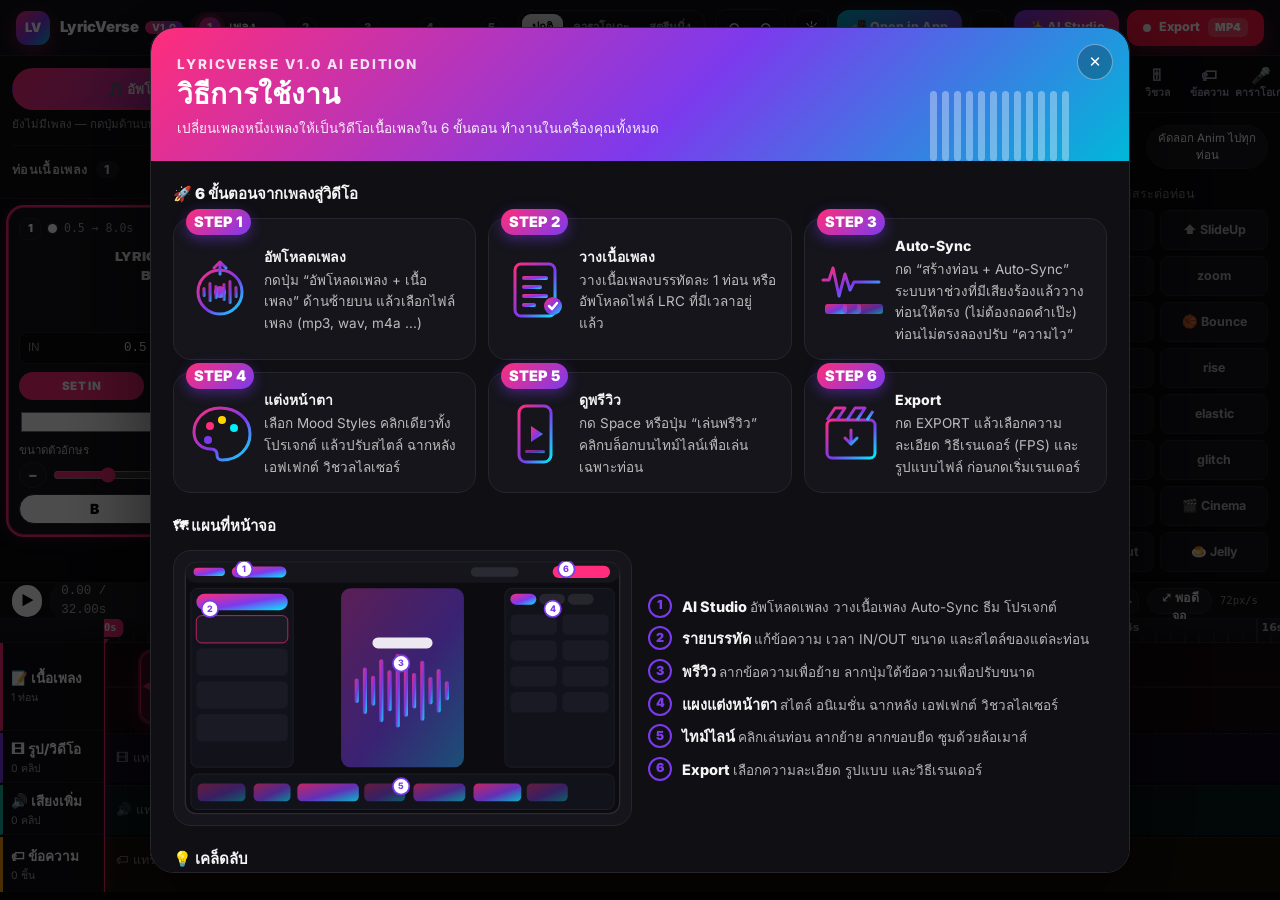
==== commit 70475619: "Lyric.html: keep last frame when the preview background video loops At the loop point the video seek" ====
--- a/Lyric.html
+++ b/Lyric.html
@@ -198,6 +198,39 @@
     window.addEventListener('load',function(){navigator.serviceWorker.register('sw.js').catch(function(){})});
   }
 })();
+</script>
+<script>
+/* วิดีโอฉากหลังในพรีวิว: วาดลง canvas แทนการวาง <video> ใน stage
+   (กัน Chrome ยกวิดีโอไปเป็นเลเยอร์แยกแล้วโผล่ทับ/กระพริบ เมื่อมีเอฟเฟกต์ backdrop-filter อยู่ด้านบน) */
+window.__lvBgvDraw = function (st, P) {
+  var V = window.__lvBgV, cv = st && st.querySelector("canvas.lv-bgv");
+  if (!cv || !P || P.type !== "video" || !P.video) { if (V && !V.paused) V.pause(); return; }
+  if (!V) {
+    V = window.__lvBgV = document.createElement("video");
+    V.muted = true; V.loop = true; V.playsInline = true; V.setAttribute("playsinline", ""); V.preload = "auto";
+    var d = window.__lvCH;
+    if (!d) { d = document.createElement("div"); d.style.cssText = "position:fixed;left:-10000px;top:0;width:4px;height:4px;overflow:hidden;opacity:0;pointer-events:none"; document.body.appendChild(d); window.__lvCH = d; }
+    d.appendChild(V);
+  }
+  if (V.__src !== P.video) { V.__src = P.video; V.src = P.video; V.__nf = 0; }
+  // วาดเฉพาะตอนวิดีโอมีเฟรมใหม่ที่ถอดรหัสแล้วจริง (กันเฟรมว่าง/ดำตอนวนกลับไปเริ่มใหม่)
+  if (!V.__rv && V.requestVideoFrameCallback) { V.__rv = 1; var onF = function () { V.__nf = 1; V.requestVideoFrameCallback(onF); }; V.requestVideoFrameCallback(onF); }
+  if (V.paused && !V.__pp) { V.__pp = 1; var r = V.play(); if (r && r.then) r.then(function () { V.__pp = 0; }, function () { V.__pp = 0; }); else V.__pp = 0; }
+  if (V.readyState < 2 || !V.videoWidth || V.seeking) return;   // ระหว่าง seek/วนลูป → คงเฟรมเดิมไว้
+  // ขนาดตาม layout × สเกลเต็มจอ (ไม่นับซูมกล้อง/Ken Burns ที่ขยับทุกเฟรม) และไม่เกินความละเอียดของวิดีโอ
+  // เปลี่ยนขนาดเฉพาะเมื่อต่างกันพอสมควร — การ resize ล้าง canvas และจองหน่วยความจำการ์ดจอใหม่
+  var col = st.parentElement, fs = col && col.classList.contains("lv-fs-on") ? (parseFloat(getComputedStyle(col).getPropertyValue("--fs")) || 1) : 1,
+      dpr = Math.min(window.devicePixelRatio || 1, 2), cw = cv.clientWidth * dpr * fs, ch = cv.clientHeight * dpr * fs,
+      lim = Math.min(1, Math.max(V.videoWidth, V.videoHeight, 720) / Math.max(cw, ch, 1)), w = Math.max(2, Math.round(cw * lim)), h = Math.max(2, Math.round(ch * lim));
+  var rs = false;
+  if (Math.abs(cv.width - w) > Math.max(8, w * 0.08) || Math.abs(cv.height - h) > Math.max(8, h * 0.08) || Math.abs(cv.width / cv.height - w / h) > 0.01) { cv.width = w; cv.height = h; rs = true; }
+  w = cv.width; h = cv.height;
+  if (V.__rv && !V.__nf && !rs && cv.__src === V.__src) return;   // ยังไม่มีเฟรมใหม่ → canvas เก็บภาพเดิมไว้แล้ว
+  V.__nf = 0; cv.__src = V.__src;
+  var g = cv.getContext("2d"), G = V.videoWidth / V.videoHeight, dw, dh;
+  if (G > w / h) { dh = h; dw = h * G; } else { dw = w; dh = w / G; }
+  try { g.drawImage(V, (w - dw) / 2, (h - dh) / 2, dw, dh); } catch (e) {}
+};
 </script>
 </head>
 <body>
@@ -5441,6 +5474,7 @@
 .lv-pf-sub>b{font-size:11.5px;font-weight:900}
 [data-lv-theme=light] .lv-pf-sub{border-color:#eee8f3;background:#fff}
 .lv-fs-stage>.lv-pfront{transform:var(--lv-cam-t,none);transform-origin:50% 50%}
+.lv-fs-stage>:not(.lv-gx){filter:var(--lv-gx-f,none)}
 .lv-rp-h{display:none}
 @media(min-width:1024px){
 aside.lv-rp{width:var(--lv-rw,360px)!important;position:relative}
@@ -9080,16 +9114,17 @@
   PFX.gxPv = function (el, ts, P, w, h) {
     if (!el) return;
     var pl = plan(ts, P), box = el.__gx;
-    if (!pl) { if (box && box.style.display !== "none") box.style.display = "none"; return; }
+    if (!pl) { if (box && box.style.display !== "none") box.style.display = "none"; if (el.__gxF && el.__gxF !== "none") { el.__gxF = "none"; el.style.setProperty("--lv-gx-f", "none"); } return; }
     if (!box || box.parentNode !== el) {
       box = el.__gx = document.createElement("div"); box.className = "lv-gx";
       box.style.cssText = "position:absolute;inset:0;pointer-events:none;";
-      box.__f = document.createElement("div"); box.appendChild(box.__f); box.__o = [];
+      box.__o = [];
       el.appendChild(box);
     }
     box.style.display = "";
-    var fs = filterStr(pl, w), fk = fs || "none";
-    if (box.__fk !== fk) { box.__fk = fk; box.__f.style.cssText = "position:absolute;inset:0;pointer-events:none;z-index:17;" + (fs ? "backdrop-filter:" + fs + ";-webkit-backdrop-filter:" + fs + ";" : "display:none;"); }
+    // ใส่ filter ให้เลเยอร์ของ stage โดยตรง (ไม่ใช้ backdrop-filter ทับวิดีโอ → กันจอกระพริบ/วิดีโอโผล่ทับตอนเต็มจอ)
+    var fk = filterStr(pl, w) || "none";
+    if (el.__gxF !== fk) { el.__gxF = fk; el.style.setProperty("--lv-gx-f", fk); }
     var O = box.__o, i;
     for (i = 0; i < pl.ov.length; i++) {
       var d = O[i]; if (!d) { d = O[i] = document.createElement("div"); box.appendChild(d); }
@@ -9431,7 +9466,7 @@
 __FXCAT=[["🌌 ฉากเคลื่อนไหวยุคใหม่","#7c3aed,#06b6d4",[["aurora","🌌","ออโรร่า","ม่านแสงเหนือพลิ้วไหว",1],["blobs","🫧","ลิควิดไล่สี","ก้อนสีไหลแบบเมชเกรเดียนต์",1],["synth","🌆","ซินธ์เวฟ 80s","กริดนีออน + พระอาทิตย์",1],["stars","🌠","ท้องฟ้าดาว","ดาวระยิบ + ดาวตก",1]]],["💡 แสง","#f59e0b,#ef4444",[["rays","🔦","ลำแสงเทพ","God rays ส่องจากฟ้า",1],["beams","🎆","ไฟเวทีคอนเสิร์ต","ลำไฟสวิงไปมา",1],["flare","🌟","เลนส์แฟลร์","แสงกล้องแบบภาพยนตร์",1],["leak","🌅","Light Leak","แสงรั่วฟิล์มโทนอุ่น",0],["spark","✨","ประกายดาว","แสงวิบวับ",0],["firefly","🪲","หิ่งห้อย","จุดแสงลอยเรืองๆ",1]]],["🌤 บรรยากาศ","#0ea5e9,#22c55e",[["snow","❄️","หิมะ","หิมะโปรยเบาๆ",0],["rain","🌧","ฝน","ฝนตกพรำ",0],["fog","🌫","หมอก","หมอกลอยช้าๆ",0],["particles","✦","ฝุ่นละออง","ฝุ่นแสงลอย",0],["petals","🌸","กลีบซากุระ","กลีบดอกพลิ้วร่วง",1],["bubbles","🫧","ฟองลอย","ฟองใสลอยขึ้น",1]]],["🎉 สนุก & น่ารัก","#ec4899,#f97316",[["confetti","🎉","คอนเฟตติ","กระดาษสีโปรย",1],["hrt","💗","หัวใจลอย","หัวใจลอยขึ้น",1],["bokeh","🔮","โบเก้","ลูกบอลแสงเบลอ",0]]],["🎞 ฟิล์ม & เรโทร","#64748b,#a855f7",[["vhs","📼","VHS เรโทร","เส้นสแกน + ตัวเลขเทป",1],["grain","🎞","เกรนฟิล์ม","เม็ดฟิล์มอนาล็อก",0],["vignette","◐","ขอบมืด","Vignette เน้นกลางจอ",0],["kenBurns","🎥","Ken Burns","ซูมช้าแบบสารคดี",0]]]],
 __FXLOOKS=[["✨ คลีน",{}],["🌸 Sakura Dream",{petals:1,leak:1,bokeh:1}],["🌌 Cosmic Night",{stars:1,aurora:1,vignette:1}],["🌧 Rainy Mood",{rain:1,fog:1,vignette:1,grain:1}],["🎆 Concert Live",{beams:1,flare:1,spark:1}],["📼 Retro 80s",{synth:1,vhs:1,grain:1}],["🪲 Fairy Forest",{firefly:1,fog:1,bokeh:1}],["🎉 Party",{confetti:1,beams:1,blobs:1}],["❄️ Winter Light",{snow:1,fog:1,rays:1}],["💗 Sweet Love",{hrt:1,blobs:1,bokeh:1}]],
 __fxLib=()=>{const ALL=__FXCAT.flatMap((q)=>q[2].map((x)=>x[0])),on=(k2)=>k2==="bokeh"?X.enabled!==!1:k2==="grain"?(P.grain||0)>0:!!P[k2],tog=(k2)=>{if(k2==="bokeh")se((q)=>({...q,enabled:q.enabled===!1}));else if(k2==="grain")b((q)=>({...q,grain:(q.grain||0)>0?0:0.35}));else b((q)=>({...q,[k2]:!q[k2]}))},act=ALL.filter(on),lookOn=(lk)=>ALL.every((k2)=>on(k2)===!!lk[k2]),apply=(lk,nm)=>{b((q)=>{const n={...q};ALL.forEach((k2)=>{if(k2==="bokeh")return;if(k2==="grain")n.grain=lk.grain?(q.grain||0)>0?q.grain:0.35:0;else n[k2]=!!lk[k2]});return n});se((q)=>({...q,enabled:!!lk.bokeh}));__tst("ใช้ Look: "+nm)},tune=act.filter((k2)=>!["bokeh","grain","vignette","kenBurns","particles","rain"].includes(k2)),nm=(k2)=>{for(const q of __FXCAT)for(const x of q[2])if(x[0]===k2)return x[1]+" "+x[2];return k2},bd="1px solid "+(w?"#e7e5e4":"#26262c");return h("div",{className:"lv-fxlib",children:[h("div",{className:"lv-fxlib-h",children:[h("div",{children:[p("div",{style:{fontSize:15,fontWeight:900},children:"คลังเอฟเฟกต์"}),p("div",{style:{fontSize:11,opacity:.6},children:"เปิดอยู่ "+act.length+" • แสดงทั้งพรีวิวและวิดีโอที่ส่งออก"})]}),act.length?p("button",{className:"lv-look",onClick:()=>apply({},"ปิดทั้งหมด"),children:"ปิดทั้งหมด"}):null]}),p("div",{className:"lv-fxcat",children:"🎬 LOOKS สำเร็จรูป"}),p("div",{className:"lv-looks",children:__FXLOOKS.map((L2)=>p("button",{className:"lv-look"+(lookOn(L2[1])?" on":""),onClick:()=>apply(L2[1],L2[0]),children:L2[0]},L2[0]))}),...__FXCAT.flatMap((cat)=>{const g2=cat[1].split(",");return[p("div",{className:"lv-fxcat",children:cat[0]},cat[0]),p("div",{className:"lv-fxg",children:cat[2].map((x)=>{const o2=on(x[0]);return h("button",{className:"lv-fxc"+(o2?" on":""),"aria-pressed":o2,title:x[3],onClick:()=>tog(x[0]),children:[p("span",{className:"lv-fxi",style:{background:"linear-gradient(135deg,"+g2[0]+","+g2[1]+")"},children:x[1]}),h("span",{className:"lv-fxt",children:[p("b",{children:x[2]}),p("small",{children:x[3]})]}),x[4]?p("i",{className:"lv-fxn",children:"NEW"}):null]},x[0])})},cat[0]+"g")]}),h("div",{className:"lv-fxtune",style:{border:bd},children:[p("div",{style:{fontSize:12,fontWeight:800},children:"🎛 ปรับละเอียด"}),__pss("ความแรงรวมทุกเอฟเฟกต์","fxAmt",0.3,2,0.1,(x)=>Math.round(x*100)+"%",1),...tune.map((k2)=>__pss(nm(k2),"fa_"+k2,0.2,2.5,0.1,(x)=>Math.round(x*100)+"%",1)),h("div",{style:{display:"grid",gridTemplateColumns:"1fr 1fr auto",gap:6,alignItems:"end"},children:[h("label",{style:{fontSize:11,opacity:.85},children:["สีเอฟเฟกต์ 1",p("input",{type:"color",value:P.fxc1||"#ff2d7b",onChange:(o)=>b((q)=>({...q,fxc1:o.target.value})),style:{width:"100%",height:30,border:"none",background:"transparent"}})]}),h("label",{style:{fontSize:11,opacity:.85},children:["สีเอฟเฟกต์ 2",p("input",{type:"color",value:P.fxc2||"#00f0ff",onChange:(o)=>b((q)=>({...q,fxc2:o.target.value})),style:{width:"100%",height:30,border:"none",background:"transparent"}})]}),p("button",{className:"lv-look",onClick:()=>{b((q)=>({...q,fxc1:q.useC3&&q.c3?q.c3:q.c1,fxc2:q.c2}));__tst("ใช้สีจากธีมฉากหลังแล้ว")},children:"🎨 ใช้สีธีม"})]}),p("div",{style:{fontSize:10,opacity:.55,lineHeight:1.5},children:"สีเอฟเฟกต์ใช้กับ ออโรร่า ลิควิดไล่สี ซินธ์เวฟ ไฟเวที คอนเฟตติ และหัวใจ • โบเก้ปรับละเอียดได้ด้านล่าง"})]})]})},
-__bgLayers=()=>{const u2=Pt/640,K2=window.__lvK||0,f=__bgF(P,u2,K2),sc=al*__bgS(P,K2),tr={transform:`scale(${sc})`,transformOrigin:"center",filter:f==="none"?void 0:f},ox=Math.floor(m*12)*47%160,oy=Math.floor(m*12)*31%160;return h(rr,{children:[h("div",{className:"absolute inset-0 overflow-hidden",children:[P.type==="color"&&p("div",{className:"absolute inset-0",style:{background:P.cSolid,...tr}}),P.type==="gradient"&&p("div",{className:"absolute inset-0",style:{background:__gradCss(P),...tr}}),P.type==="image"&&P.image&&p("img",{src:P.image,className:"absolute inset-0 w-full h-full object-cover",style:{...tr,transition:"transform 0.2s linear"},alt:""}),P.type==="video"&&P.video&&p("video",{src:P.video,className:"absolute inset-0 w-full h-full object-cover",style:tr,autoPlay:!0,muted:!0,loop:!0,playsInline:!0})]}),(P.bgDim||0)>0&&p("div",{className:"absolute inset-0 pointer-events-none",style:{background:`rgba(0,0,0,${P.bgDim})`}}),(P.grain||0)>0&&p("div",{className:"absolute inset-0 pointer-events-none",style:{backgroundImage:`url(${__noiseURL()})`,backgroundSize:`${160*u2}px`,backgroundPosition:`${-ox*u2}px ${-oy*u2}px`,mixBlendMode:"overlay",opacity:P.grain}})]})},
+__bgLayers=()=>{const u2=Pt/640,K2=window.__lvK||0,f=__bgF(P,u2,K2),sc=al*__bgS(P,K2),tr={transform:`scale(${sc})`,transformOrigin:"center",filter:f==="none"?void 0:f},ox=Math.floor(m*12)*47%160,oy=Math.floor(m*12)*31%160;return h(rr,{children:[h("div",{className:"absolute inset-0 overflow-hidden",children:[P.type==="color"&&p("div",{className:"absolute inset-0",style:{background:P.cSolid,...tr}}),P.type==="gradient"&&p("div",{className:"absolute inset-0",style:{background:__gradCss(P),...tr}}),P.type==="image"&&P.image&&p("img",{src:P.image,className:"absolute inset-0 w-full h-full object-cover",style:{...tr,transition:"transform 0.2s linear"},alt:""}),P.type==="video"&&P.video&&p("canvas",{className:"lv-bgv absolute inset-0 w-full h-full",style:tr})]}),(P.bgDim||0)>0&&p("div",{className:"absolute inset-0 pointer-events-none",style:{background:`rgba(0,0,0,${P.bgDim})`}}),(P.grain||0)>0&&p("div",{className:"absolute inset-0 pointer-events-none",style:{backgroundImage:`url(${__noiseURL()})`,backgroundSize:`${160*u2}px`,backgroundPosition:`${-ox*u2}px ${-oy*u2}px`,mixBlendMode:"overlay",opacity:P.grain}})]})},
 __pss=(lb,key,mn,mx2,st,fm,df)=>h("label",{style:{display:"block"},children:[h("div",{style:{display:"flex",justifyContent:"space-between",fontSize:11,opacity:.75,marginBottom:2},children:[p("span",{children:lb}),p("span",{style:{fontFamily:"monospace"},children:fm(P[key]??df)})]}),p("input",{type:"range",min:mn,max:mx2,step:st,value:P[key]??df,onChange:(o)=>b((q)=>({...q,[key]:parseFloat(o.target.value)})),style:{width:"100%",accentColor:"#ff2d7b"}})]}),
 __ptg=(lb,key)=>{const on=!!P[key];return p("button",{onClick:()=>b((q)=>({...q,[key]:!q[key]})),style:{...__bt(w,!1),height:34,padding:"0 6px",fontSize:11,background:on?w?"#1c1917":"#fff":w?"#f5f5f4":"#15151b",color:on?w?"#fff":"#000":w?"#78716c":"#888"},children:lb+" "+(on?"เปิด":"ปิด")})},
 __proFx=()=>{const X2=window.__PFX;if(!X2)return null;
@@ -9686,7 +9721,7 @@
 else if(mode==="stars"){o.globalCompositeOperation="lighter";const cx=k/2,cy=c/2,mr=Math.hypot(k,c)/2;m.ph=(m.ph||0)+0.0015+bass*0.012+m.kick*BP*0.008;const sp2=0.03+bass*0.06+m.kick*BP*0.04;gl(6);for(let i=0;i<110;i++){const h1=Math.abs(Math.sin(i*127.1)*43758.5453)%1,h2=Math.abs(Math.sin(i*311.7)*43758.5453)%1,z=(h1+m.ph)%1,z0=Math.max(0,z-0.02-sp2),a=h2*Math.PI*2,r1=z*z*mr,r2_=z0*z0*mr;o.globalAlpha=S.opacity*Math.min(1,z*1.5);o.strokeStyle=mx(h2);o.lineWidth=(0.6+z*2.4)*E*LW;o.beginPath();o.moveTo(cx+Math.cos(a)*r2_,cy+Math.sin(a)*r2_);o.lineTo(cx+Math.cos(a)*r1,cy+Math.sin(a)*r1);o.stroke()}}
 else if(mode==="laser"){o.globalCompositeOperation="lighter";for(let b=0;b<3;b++){const e=V[Math.floor(b*C/4)+1]||0,y=q+(b-1)*38*E,sw=Math.sin(t*2+b*2)*(14+e*56)*E,L=[[7+e*12,0.22,mx(b/2)],[3+e*5,0.6,mx(b/2)],[1.2,0.95,"#fff"]];L.forEach(l=>{gl(l[2]==="#fff"?4:20);o.globalAlpha=S.opacity*l[1];o.strokeStyle=l[2];o.lineWidth=l[0]*E*LW;o.beginPath();o.moveTo(0,y);o.quadraticCurveTo(k/2,y+sw*2,k,y-sw*0.4);o.stroke()})}}
 else if(mode==="fire"){o.globalCompositeOperation="lighter";const w=k/C;for(let i=0;i<C;i++){const h=Math.max(3*E,V[i]*c*H*(0.88+0.12*Math.sin(t*6+i*1.7))),x=i*w,g=o.createLinearGradient(0,c-h,0,c);g.addColorStop(0,mx(0,0));g.addColorStop(0.45,mx(0.45,0.75));g.addColorStop(1,mx(1,1));o.fillStyle=g;o.beginPath();o.moveTo(x,c);o.quadraticCurveTo(x+w*0.05,c-h*0.5,x+w*0.5+Math.sin(t*4+i)*w*0.2,c-h);o.quadraticCurveTo(x+w*0.95,c-h*0.5,x+w,c);o.closePath();o.fill()}}
-o.restore()},Au=(o,s,k,c,S,E=1,F=0,T=!1)=>{if(T&&S.enabled===!1)return;if(window.__PFX&&__PFX.vizOwn(S.mode)){if(S.enabled===!1)return;if(__PFX.viz(o,s,k,c,S,E,F,T))return;return Au(o,s,k,c,{...S,mode:__PFX.vizFallback(S.mode)},E,F,T)}if(!S.glow)return Au0(o,s,k,c,S,E,F,T);const g=window.__lvL||(window.__lvL={});if(!g.a||g.a.width!==k||g.a.height!==c){g.a=document.createElement("canvas");g.a.width=k;g.a.height=c;g.b=document.createElement("canvas");g.b.width=Math.max(1,k>>3);g.b.height=Math.max(1,c>>3)}const x=g.a.getContext("2d"),y=g.b.getContext("2d");x.clearRect(0,0,k,c);Au0(x,s,k,c,{...S,glow:!1},E,F,T);y.clearRect(0,0,g.b.width,g.b.height);y.imageSmoothingEnabled=!0;y.drawImage(g.a,0,0,g.b.width,g.b.height);o.save();o.globalCompositeOperation="lighter";o.imageSmoothingEnabled=!0;o.globalAlpha=0.5;for(let i=0,n=Math.max(1,Math.round((S.glowAmt??1)*2));i<n;i++)o.drawImage(g.b,0,0,k,c);o.restore();o.drawImage(g.a,0,0)},Yu=Y.useRef(0);const __r=Y.useRef(null);__r.current={te,X,P,K,Ku,Md:!1};Y.useEffect(()=>{const pf=(ev)=>{const t=ev.target,tg=t&&t.tagName||"";if(tg==="TEXTAREA"||tg==="INPUT"||t&&t.isContentEditable)return;const fs=[...ev.clipboardData&&ev.clipboardData.files||[]].filter((x)=>/^(image|video|audio)\//.test(x.type)),R=__r.current;if(fs.length&&R&&R.api&&!R.Md){ev.preventDefault();R.api.files(fs)}};window.addEventListener("paste",pf);const f=(ev)=>{const t=ev.target,tg=t&&t.tagName||"",typing=tg==="TEXTAREA"||tg==="SELECT"||t&&t.isContentEditable||tg==="INPUT"&&!["range","checkbox","radio","color","button","file"].includes(t.type),R=__r.current;if(!R||!R.api||R.Md)return;const A=R.api,mod=ev.ctrlKey||ev.metaKey,lk=ev.key&&ev.key.length===1&&/[a-z]/i.test(ev.key)?ev.key.toLowerCase():/^Key[A-Z]$/.test(ev.code||"")?ev.code.slice(3).toLowerCase():"",k=lk||ev.key;if(R.tap&&!typing&&!mod&&(k===" "||k==="Enter"||k==="t")){ev.preventDefault();A.tapHit();return}if(R.tap&&!typing&&k==="Backspace"){ev.preventDefault();A.tapBack();return}if(mod&&!ev.altKey&&k==="z"&&!typing){ev.preventDefault(),ev.shiftKey?A.redo():A.undo();return}if(mod&&k==="y"&&!typing){ev.preventDefault(),A.redo();return}if(mod&&!ev.altKey&&k==="k"){ev.preventDefault();A.cmd&&A.cmd();return}if(k==="Escape"){if(A.fsOff&&A.fsOff())return;A.esc&&A.esc();return}if(mod&&!typing&&!ev.altKey&&k==="a"&&A.selAll){ev.preventDefault();A.selAll();return}if(mod&&!typing&&!ev.altKey&&!String(window.getSelection?window.getSelection():"").length){const kk=k;if(kk==="c"&&A.copy()||kk==="x"&&A.cut()||kk==="v"&&A.paste()||kk==="d"&&A.dup()){ev.preventDefault();return}}if(typing||mod||ev.altKey)return;if(tg==="INPUT"&&t.type==="range"&&k.startsWith("Arrow"))return;if(ev.code==="Space"||k===" "){ev.preventDefault();if(ev.repeat)return;if(document.activeElement&&document.activeElement.tagName==="BUTTON")document.activeElement.blur();A.za();return}if(k==="ArrowLeft"||k==="ArrowRight"){ev.preventDefault(),A.seek((k==="ArrowLeft"?-1:1)*(ev.shiftKey?5:1));return}if(k==="i"){A.setIn();return}if(k==="o"){A.setOut();return}if(k==="m"){A.mk&&A.mk();return}if(k==="s"){A.split&&A.split();return}if(k==="f"){if(ev.shiftKey){A.appFs&&A.appFs();return}A.fs&&A.fs();return}if(k==="Delete"){A.del();return}if(k==="?"||ev.code==="Slash"&&ev.shiftKey){A.help()}};window.addEventListener("keydown",f);return()=>{window.removeEventListener("keydown",f);window.removeEventListener("paste",pf)}},[]),Y.useEffect(()=>{const h=__hs.current;if(h.skip){h.skip=!1;return}clearTimeout(h.t);if(pe)return;h.t=setTimeout(()=>{if(h.stack[h.i]===L)return;h.stack=h.stack.slice(0,h.i+1),h.stack.push(L),h.stack.length>150&&h.stack.shift(),h.i=h.stack.length-1},350)},[L,pe]),Y.useEffect(()=>{if(!__fl.id)return;const el=document.querySelector('[data-lyric-card="'+__fl.id+'"]');if(el){(()=>{let sc=el.parentElement;while(sc&&sc!==document.body&&sc!==document.documentElement){const cs=getComputedStyle(sc);if(/(auto|scroll)/.test(cs.overflowY)&&sc.scrollHeight>sc.clientHeight+1)break;sc=sc.parentElement}if(!sc||sc===document.body||sc===document.documentElement)return;const er=el.getBoundingClientRect(),cr=sc.getBoundingClientRect();sc.scrollTo({top:sc.scrollTop+(er.top-cr.top)-(cr.height-er.height)/2,behavior:"smooth"})})();try{el.animate([{boxShadow:"0 0 0 0 rgba(0,240,255,0)"},{boxShadow:"0 0 0 4px rgba(0,240,255,0.95), 0 0 28px rgba(0,240,255,0.6)",offset:0.2},{boxShadow:"0 0 0 4px rgba(0,240,255,0.7), 0 0 20px rgba(0,240,255,0.35)",offset:0.7},{boxShadow:"0 0 0 2px #ff2d7b, 0 0 18px rgba(255,45,123,0.25)"}],{duration:1500,easing:"ease-out"})}catch{}if(__fl.focus&&window.innerWidth>=1024&&!(window.matchMedia&&matchMedia("(pointer:coarse)").matches)){const ta=el.querySelector("textarea");if(ta)ta.focus({preventScroll:!0}),ta.select()}}const it=L.find((x)=>x.id===__fl.id),bx=lr.current;if(it&&bx){const x=it.in*Be;if(x<bx.scrollLeft+40||x>bx.scrollLeft+bx.clientWidth-160)bx.scrollTo({left:Math.max(0,x-120),behavior:"smooth"})}},[__fl]),Y.useEffect(()=>{if(__ai)__setLt(L.map((x)=>x.text).join("\n"))},[__ai]),Y.useEffect(()=>{const f=()=>__setVp([window.innerWidth,window.innerHeight]);window.addEventListener("resize",f);return()=>window.removeEventListener("resize",f)},[]),Y.useEffect(()=>{document.documentElement.style.colorScheme=$==="light"?"light":"dark";document.documentElement.setAttribute("data-lv-theme",$==="light"?"light":"dark")},[$]),Y.useEffect(()=>{(async()=>{const l=__fontsLS();for(const f of l){try{if(ma.includes(f.n))continue;if(f.k==="file"){const bin=atob(f.d),u8=new Uint8Array(bin.length);for(let i=0;i<bin.length;i++)u8[i]=bin.charCodeAt(i);await __fontApply(f.n,u8.buffer)}else if(!await __gLink(f.n,!0))await __gLink(f.n,!1);ma.push(f.n)}catch{}}if(l.length)__setFv((q)=>q+1)})()},[]),Y.useEffect(()=>{(async()=>{try{if(typeof VideoEncoder!=="undefined"&&typeof Mp4Muxer!=="undefined"){const r=await VideoEncoder.isConfigSupported({codec:"avc1.64002A",width:1920,height:1080,bitrate:12e6,framerate:60,avc:{format:"avc"}});if(r.supported)window.__lvXmDef="f60",__setXm("f60")}}catch{}})()},[]),Y.useEffect(()=>{let live=!0;if(__eng!=="sec"||!u||!__ai){return()=>{live=!1}}if(window.__lvSecK===u&&window.__lvSecV){__setSecF(window.__lvSecV);__setSecS("done");return()=>{live=!1}}__setSecF(null);__setSecS("run");__setSecP(0);(async()=>{try{const ab=await __dec(u),F=await __secFeat(ab,(z)=>{if(live)__setSecP(z)},u);if(live)__setSecF(F),__setSecS("done")}catch{if(live)__setSecS("err")}})();return()=>{live=!1}},[__eng,u,__ai]),Y.useEffect(()=>{if(P.km&&Et!=="kara"&&Et!=="bg"&&Et!=="effect"&&Et!=="viz"&&Et!=="title")Ud("kara")},[P.km]),Y.useEffect(()=>{if(P.sm&&!P.km&&!["stream","bg","effect","viz","title"].includes(Et))Ud("stream");else if(!P.sm&&Et==="stream")Ud(P.km?"kara":"style")},[P.sm,P.km]),Y.useEffect(()=>{let tm=0;const fit=()=>__fsFit(),fc=()=>{const col=__fsCol();if(col&&!document.fullscreenElement&&!col.classList.contains("lv-fs-fake"))col.classList.remove("lv-fs-on","lv-fs-act");requestAnimationFrame(fit)},mv=()=>{const col=__fsCol();if(!col||!col.classList.contains("lv-fs-on"))return;col.classList.add("lv-fs-act");clearTimeout(tm);tm=setTimeout(()=>col.classList.remove("lv-fs-act"),2200)},iv=setInterval(fit,400);document.addEventListener("fullscreenchange",fc);window.addEventListener("resize",fit);window.addEventListener("mousemove",mv);window.addEventListener("touchstart",mv,{passive:!0});return()=>{clearInterval(iv);clearTimeout(tm);document.removeEventListener("fullscreenchange",fc);window.removeEventListener("resize",fit);window.removeEventListener("mousemove",mv);window.removeEventListener("touchstart",mv)}},[]),Y.useEffect(()=>{const f=()=>__setPw((x)=>x+1);window.addEventListener("lv-pwa",f);return()=>window.removeEventListener("lv-pwa",f)},[]),Y.useEffect(()=>{const f=()=>__setPfv((x)=>x+1);window.addEventListener("lv-pfx",f);return()=>window.removeEventListener("lv-pfx",f)},[]),Y.useEffect(()=>{window.__lvMV=__mv;if(window.__lvMG)window.__lvMG.gain.value=__mv},[__mv]),Y.useEffect(()=>{try{if(!localStorage.getItem("lyricverse_guide_seen")){__setGd(!0);return}}catch{}const id=setTimeout(()=>__tst("👋 ยินดีต้อนรับสู่ LyricVerse V1.0 • กด ? เพื่อดูวิธีการใช้งาน"),900);return()=>clearTimeout(id)},[]),Y.useEffect(()=>{try{const d=JSON.parse(localStorage.getItem("lyricverse_v1")||"null");if(d&&d.L&&d.L.length){v(d.L);b(x=>({...x,...d.P,image:null,video:null,cover:null,type:d.P&&(d.P.type==="image"||d.P.type==="video")?"gradient":(d.P&&d.P.type)||x.type}));d.X&&se(d.X);d.te&&ze((o)=>({...o,...d.te}));d.K&&W(d.K)}}catch{}},[]),Y.useEffect(()=>{const id=setTimeout(()=>{try{localStorage.setItem("lyricverse_v1",JSON.stringify({L,P:{...P,image:null,video:null,cover:null},X,te,K}))}catch{}},500);return()=>clearTimeout(id)},[L,P,X,te,K]),Y.useEffect(()=>{(window.__lvMediaRestore?window.__lvMediaRestore():Promise.resolve(null)).then((r)=>{if(!r)return;let n=0;if(r.audio){i(r.audio.url);r.audio.name&&__setAn(r.audio.name);n++;setTimeout(()=>{if(e.current)e.current.load()},100)}if(r.image||r.video||r.cover){b((x)=>({...x,...(r.image?{image:r.image.url}:{}),...(r.video?{video:r.video.url}:{}),...(r.cover?{cover:r.cover.url}:{}),type:r.ptype==="video"&&r.video?"video":r.ptype==="image"&&r.image?"image":x.type}));n+=(r.image?1:0)+(r.video?1:0)+(r.cover?1:0)}if(r.clips.length){__setClips(r.clips);n+=r.clips.length}if(n)setTimeout(()=>__tst("📦 กู้คืนเพลงและไฟล์สื่อแล้ว "+n+" ไฟล์"),1300)}).catch(()=>{}).finally(()=>{window.__lvMR=!0})},[]),Y.useEffect(()=>{const q=window.__q1Run;if(!q)return;if(q.mode==="sync"&&!u)return;window.__q1Run=0;const id=setTimeout(()=>{__setLt(q.txt);__run(q.mode,q.txt)},150);return()=>clearTimeout(id)},[u,__ai,__q1]),Y.useEffect(()=>{if(!window.__lvMR||!window.__lvMediaSync)return;const id=setTimeout(()=>window.__lvMediaSync({u,P,clips:__clips,toast:__tst}),700);return()=>clearTimeout(id)},[u,P.image,P.video,P.cover,P.type,__clips]),Y.useEffect(()=>{let o=wa.current,s=ka.current;if(!o||!s)return;let k=o.getContext("2d",{alpha:!0}),c=s.getContext("2d",{alpha:!0});if(!k||!c)return;k.imageSmoothingEnabled=!0,c.imageSmoothingEnabled=!0;let S=performance.now(),lCT=-1,lPT=0,E=(F)=>{if(Yu.current=requestAnimationFrame(E),F-S<13)return;S=F;if(__r.current.Md)return;let Q=__r.current,B=F,J=o.width,C=o.height,G,R=t.current,pl=e.current&&!e.current.paused&&!e.current.ended,TT=Q.m||0;{const src=pl?e.current.currentTime:Q.pl?Q.m||0:null;if(src!=null){const rt=pl?e.current.playbackRate||1:1;if(src!==lCT){lCT=src;lPT=F}TT=Math.min(lCT+(F-lPT)/1000*rt,lCT+0.25)}else lCT=-1}if(window.__lvScrubT!=null)TT=window.__lvScrubT;if(R&&pl){if(n.current&&n.current.state==="suspended")n.current.resume().catch(()=>{});R.smoothingTimeConstant=Math.min(Q.te.smoothing,0.5);let j=new Uint8Array(R.frequencyBinCount);R.getByteFrequencyData(j),G=j}else{G=new Uint8Array(128);for(let j=0;j<128;j++)G[j]=58+Math.sin(B*0.002+j*0.19)*46+Math.random()*12}k.clearRect(0,0,J,C);let Z=J/640;window.__PFX&&(__PFX.pvFrame(Tu.current,B/1000,TT,Q.P),__PFX.bg(k,B/1000,TT,J,C,Q.P,"pv"));__clipSync(Q.m||0,!!Q.pl,Q.clips||[]);__clipsDraw(k,Q.m||0,J,C,Z,Q.clips||[]);window.__lvSTB&&window.__lvSTB(k,TT,J,C,Q.P);{const tt0=Q.hasA&&Q.dur>0.5?Q.dur:Math.max(8,...Q.L.map((x)=>x.out));__player(k,Q.m||0,J,C,Z,Q.P,{playing:Q.pl,total:tt0});window.__PFX&&(__PFX._pvSt={tm:Q.m||0,playing:Q.pl,total:tt0})}__bgfx(k,B,J,C,Z,Q.P,0);if(Q.P.particles)Ta(k,B,J,C,Z,Q.P.dustN??1,Q.P.dustSpd??1);__bgfx(k,B,J,C,Z,Q.P,1);if(Ua(k,B,Q.Ku,Q.X,J,C,Z),Q.P.rain)Ia(k,B,J,C,Z,Q.P.rainN??1,Q.P.rainSpd??1);window.__PFX&&__PFX.parts(k,B/1000,TT,J,C,Q.P,"pv");c.clearRect(0,0,J,C),Au(c,G,J,C,Q.te,Z,B,!1),window.__lvSQ&&window.__lvSQ(c,TT,J,C,Q.P,Q.dur),window.__lvKI&&window.__lvKI(c,TT,J,C,Q.P,Q.L||[]),__karaoke(c,TT,J,C,Z,Q.P,Q.L||[]),window.__lvST&&window.__lvST(c,TT,J,C,Q.P,Q.L||[]),Q.P.km||Q.P.sm||(window.__lvEffL?window.__lvEffL(Q.L||[]):(Q.L||[])).forEach((x2)=>{if(TT>=x2.in&&TT<=x2.out&&window.__lvFxOn&&window.__lvFxOn(x2.style))window.__lvLyr(c,x2,TT,J,C)}),window.__lvTC&&window.__lvTC(c,TT,J,C,Q.P),window.__lvL3&&window.__lvL3(c,TT,J,C,Q.P);window.__PFX&&__PFX.pvFront(Q.P)};return Yu.current=requestAnimationFrame(E),()=>cancelAnimationFrame(Yu.current)},[]),Y.useEffect(()=>{const id=requestAnimationFrame(__rulerDraw);return()=>cancelAnimationFrame(id)},[a,rl,w]),Y.useEffect(()=>{let live=!0;__setPk(null);window.__PFX&&__PFX.clear();if(window.__PFX)__PFX.demo=!u;if(!u)return;(async()=>{try{const ab=await __dec(u);if(live&&window.__PFX)__PFX.scan(ab);const d0=ab.getChannelData(0),d1=ab.numberOfChannels>1?ab.getChannelData(1):d0,pps=50,n=Math.ceil(ab.duration*pps),sp=Math.max(1,Math.floor(ab.sampleRate/pps)),pk=new Float32Array(n),stp=Math.max(1,Math.floor(sp/32));let g=0;for(let i=0;i<n;i++){let mx=0;const s0=i*sp,e0=Math.min(d0.length,s0+sp);for(let j=s0;j<e0;j+=stp){const v=Math.max(Math.abs(d0[j]),Math.abs(d1[j]));if(v>mx)mx=v}pk[i]=mx;if(mx>g)g=mx}if(live)__setPk({d:pk,pps,g:g||1})}catch{}})();return()=>{live=!1}},[u]),Y.useEffect(()=>{const __draw=()=>{let o=Sa.current;if(!o)return;let s=o.getContext("2d");if(!s)return;let{width:k,height:c}=o;s.clearRect(0,0,k,c);const pk=__pk;if(!pk){s.strokeStyle=w?"#d6d3d1":"#2a2a32";s.lineWidth=1;s.beginPath();s.moveTo(0,c/2);s.lineTo(k,c/2);s.stroke();return}const g=s.createLinearGradient(0,0,0,c);g.addColorStop(0,w?"#f472b6aa":"#ff2d7b77");g.addColorStop(0.5,w?"#a78bfaaa":"#7c3aed88");g.addColorStop(1,w?"#22d3eeaa":"#00f0ff77");s.fillStyle=g;for(let x=0;x<k;x+=2){const i0=Math.floor(x/Be*pk.pps),i1=Math.max(i0+1,Math.floor((x+2)/Be*pk.pps));let mx=0;for(let i=i0;i<i1&&i<pk.d.length;i++)if(pk.d[i]>mx)mx=pk.d[i];if(i0>=pk.d.length)break;const hh=Math.max(1,Math.pow(mx/pk.g,0.7)*(c*0.46));s.fillRect(x,c/2-hh,1.6,hh*2)}},id=requestAnimationFrame(__draw);return()=>cancelAnimationFrame(id)},[a,rl,w,__pk]);let $d=(o,s)=>{if(ll)return;y(s),Qu(s);let k=Tu.current?.getBoundingClientRect();if(!k)return;let c=L.find((F)=>F.id===s);if(!c)return;let S=c.x/100*k.width,E=c.y/100*k.height;Mu.current={x:o.clientX-k.left-S,y:o.clientY-k.top-E},o.target.setPointerCapture(o.pointerId)},Dd=(o,s)=>{o.stopPropagation(),y(s),_a(s),Qu(null),o.target.setPointerCapture(o.pointerId)},Qd=(o)=>{let s=Tu.current?.getBoundingClientRect();if(!s)return;if(ll){let F=L.find((R)=>R.id===ll);if(!F)return;let T=F.x/100*s.width,B=F.y/100*s.height,J=o.clientX-s.left,C=o.clientY-s.top,G=Math.atan2(C-B,J-T)*180/Math.PI+90;v((R)=>R.map((Z)=>Z.id===ll?{...Z,rot:G}:Z));return}if(!Ea)return;let k=(o.clientX-s.left-Mu.current.x)/s.width*100,c=(o.clientY-s.top-Mu.current.y)/s.height*100,S=Math.abs(k-50),E=Math.abs(c-50);if(S<3)k=50,ul(!0);if(E<3)ul(!0);if(S>=3&&E>=3)ul(!1);k=Math.max(5,Math.min(95,k)),c=Math.max(5,Math.min(95,c)),v((F)=>F.map((T)=>T.id===Ea?{...T,x:k,y:c}:T))},$a=()=>{Qu(null),_a(null),ul(!1)},__m4=(()=>{try{return typeof MediaRecorder!=="undefined"&&["video/mp4;codecs=avc1.64002A,mp4a.40.2","video/mp4;codecs=avc1.640028,mp4a.40.2","video/mp4;codecs=avc1,mp4a.40.2","video/mp4;codecs=avc1"].some((t)=>MediaRecorder.isTypeSupported(t))||typeof VideoEncoder!=="undefined"&&typeof Mp4Muxer!=="undefined"}catch{return typeof VideoEncoder!=="undefined"&&typeof Mp4Muxer!=="undefined"}})(),[__rs,__setRs]=Y.useState(1080),[__xm,__setXm]=Y.useState(()=>window.__lvXmDef||"live"),[__pq,__setPq]=Y.useState(1),[__tt,__setTt]=Y.useState(null),[__busy,__setBusy]=Y.useState(!1),[__fm,__setFm]=Y.useState(()=>__m4?"mp4":"webm"),[Md,tt]=Y.useState(!1),[Wu,kn]=Y.useState(0),[Da,Vd]=Y.useState(""),[$n,rt]=Y.useState({chunks:0,bytes:0,error:""}),_t=Y.useRef(0),Oe=Y.useRef(null),ur=Y.useRef([]),cn=Y.useRef(null),dn=Y.useRef(null),Xu=Y.useRef(0),__md=(__r.current.Md=Md,__r.current.clips=__clips,__r.current.m=m,__r.current.tap=!!__tap,__r.current.pl=g,__r.current.dur=a,__r.current.hasA=!!u,__r.current.L=L,__r.current.za=za,__r.current.api={za,mk:__mkAdd,split:__splitAt,fs:()=>__fsGo(!1,!1),appFs:()=>__appFs(),fsOff:()=>__fsExit(),selAll:__selAll,undo:__undo,redo:__redo,seek:__seek,setIn:__sIn,setOut:__sOut,del:()=>{if(__cs)__delClip(__cs);else __del()},copy:()=>__copyItem(!1),cut:()=>__copyItem(!0),paste:()=>__pasteItem(),dup:__dupItem,files:(fs)=>__addClips(fs),cmd:()=>__setCmd((x)=>!x),tapHit:__tapHit,tapBack:__tapBack,help:()=>__setGd(!0),esc:()=>{if(__tapR.current)__tapStop(!1);else if(__mn)__setMn(!1);else if(__pvc)__pvClose(__pvn);else if(__gd)__gdClose(__gdn);else if(__exo)__setExo(!1);else if(__ai)__setAi(!1);else if(__cs)__setCs(null);else if(__psel)__setPsel(null);else if(__ms.length)__setMs([])}}),Nt=()=>{const r=__rs,l=Math.round(r*16/9/2)*2;return K==="16:9"?{w:l,h:r}:K==="9:16"?{w:r,h:l}:{w:r,h:r}},__bps=()=>{const d=Nt();return Math.max(4e6,Math.min(40e6,Math.round(12e6*(d.w*d.h)/(1920*1080))))},Qa=()=>{const v2=[...L.map((o)=>o.out),...__clips.map((c)=>c.out)];return v2.length?Math.max(...v2):20},Bd=(o,s)=>{let k=$u.current;if(!k)return;let c=k.getContext("2d");if(!c)return;let{w:S,h:E}=Nt();if(k.width!==S||k.height!==E)k.width=S,k.height=E;c.imageSmoothingEnabled=!0,c.clearRect(0,0,S,E);window.__PFX&&__PFX.camB(c,o,S,E,P,"bg");let F=S/640,Kk=window.__lvKx||0,T=(P.kenBurns?1+(0.5-0.5*Math.cos(o/20*Math.PI))*(P.kbAmt??0.15):1)*__bgS(P,Kk);const kb=(fn)=>{c.save();c.translate(S/2,E/2);c.scale(T,T);c.translate(-S/2,-E/2);fn();c.restore()},grad=()=>{const an=(P.gAngle??180)*Math.PI/180,dx=Math.sin(an),dy=-Math.cos(an),Ln=Math.abs(S*dx)+Math.abs(E*dy),C=c.createLinearGradient(S/2-dx*Ln/2,E/2-dy*Ln/2,S/2+dx*Ln/2,E/2+dy*Ln/2);C.addColorStop(0,P.c1);if(P.useC3&&P.c3)C.addColorStop(0.5,P.c3);C.addColorStop(1,P.c2);c.fillStyle=C;c.fillRect(0,0,S,E)};c.filter=__bgF(P,F,Kk);if(P.type==="color")kb(()=>{c.fillStyle=P.cSolid,c.fillRect(0,0,S,E)});else if(P.type==="gradient")kb(grad);else if(P.type==="image"&&Du.current&&P.image){const C=Du.current;try{const G=C.naturalWidth/C.naturalHeight,Rt=S/E;let Z,j;if(G>Rt)j=E,Z=E*G;else Z=S,j=S/G;kb(()=>c.drawImage(C,(S-Z)/2,(E-j)/2,Z,j))}catch{}}else if(P.type==="video"&&Tn.current&&P.video){const C=Tn.current;try{const G=C.videoWidth/C.videoHeight||1.7777777777777777,Rt=S/E;let Z,j;if(G>Rt)j=E,Z=E*G;else Z=S,j=S/G;kb(()=>c.drawImage(C,(S-Z)/2,(E-j)/2,Z,j))}catch{}}else kb(grad);c.filter="none";if((P.bgDim||0)>0)c.fillStyle=`rgba(0,0,0,${P.bgDim})`,c.fillRect(0,0,S,E);if((P.grain||0)>0){const pat=c.createPattern(__noiseC(),"repeat"),ox=Math.floor(o*12)*47%160,oy=Math.floor(o*12)*31%160;c.save();c.globalCompositeOperation="overlay";c.globalAlpha=P.grain;c.scale(F,F);c.translate(-ox,-oy);c.fillStyle=pat;c.fillRect(ox,oy,S/F+160,E/F+160);c.restore()}window.__PFX&&__PFX.bg(c,o,o,S,E,P,"ex");__clipsDraw(c,o,S,E,F,__clips);__streamBg(c,o,S,E,P);__player(c,o,S,E,F,P,{playing:!0,total:window.__lvTot||20});__bgfx(c,o*1000,S,E,F,P,0);if(P.particles)Ta(c,o*1000,S,E,F,P.dustN??1,P.dustSpd??1);__bgfx(c,o*1000,S,E,F,P,1);if(Ua(c,o*1000,Ku,X,S,E,F),P.rain)Ia(c,o*1000,S,E,F,P.rainN??1,P.rainSpd??1);window.__PFX&&__PFX.parts(c,o,o,S,E,P,"ex");window.__PFX&&(__PFX.camE(c,P,"bg"),__PFX.camB(c,o,S,E,P,"text"));if(s&&te.position!=="front")Au(c,s,S,E,te,F,o*1000,!0);window.__PFX&&(__PFX.camE(c,P,"text"),__PFX.camB(c,o,S,E,P,"bg"));if(P.vignette){c.save();c.translate(S/2,E/2);c.scale(S/2*Math.SQRT2,E/2*Math.SQRT2);const C=c.createRadialGradient(0,0,0,0,0,1);C.addColorStop(0,"rgba(0,0,0,0)"),C.addColorStop(0.5,"rgba(0,0,0,0)"),C.addColorStop(0.72,`rgba(0,0,0,${0.14*(P.vigAmt??1)})`),C.addColorStop(1,`rgba(0,0,0,${Math.min(1,0.62*(P.vigAmt??1))})`);c.fillStyle=C;c.fillRect(-1,-1,2,2);c.restore()}window.__PFX&&(__PFX.camE(c,P,"bg"),__PFX.camB(c,o,S,E,P,"text"));let B=__effL(L).filter((C)=>o>=C.in&&o<=C.out);if(__seqAll(c,o,S,E,P,a),__kIntro(c,o,S,E,P,L),(P.km?__karaoke(c,o,S,E,F,P,L):P.sm?__stream(c,o,S,E,P,L):B.forEach((C)=>__lyr(c,C,o,S,E))),__titleCard(c,o,S,E,P),__l3Draw(c,o,S,E,P),s&&te.position==="front"&&s)Au(c,s,S,E,te,F,o*1000,!0);window.__PFX&&(__PFX.playerFront(c,o,S,E,F,P,{playing:!0,total:window.__lvTot||20}),__PFX.camE(c,P,"text"),__PFX.exFrame(c,k,o,S,E,P))},Kd=async()=>{try{if(Pa(),n.current?.state==="suspended")await n.current.resume();let o=$u.current;if(!o){rt((U)=>({...U,error:"export canvas not found"}));return}let{w:s,h:k}=Nt();o.width=s,o.height=k;try{await Promise.all([...new Set(L.map((x)=>(x.style.italic?"italic ":"")+(x.style.weight??900)+" 48px \""+x.style.font+"\""))].map((f)=>document.fonts.load(f,"กขคabcABC")))}catch{}let c=o.getContext("2d");if(c)c.fillStyle="#000",c.fillRect(0,0,s,k);if(Tn.current&&P.video){Tn.current.currentTime=0;try{await Tn.current.play()}catch{}}let S=!!(u&&a>0.5),E=Qa(),F=S?a+1:Math.max(E+0.8,8),XR=__xrGet(F);window.__lvTot=F;ur.current=[],rt({chunks:0,bytes:0,error:""}),kn(0),tt(!0),Xu.current=performance.now();let sm=null,lp0=0,lt0=0,T=!0,B=()=>{if(!T)return;_t.current=requestAnimationFrame(B);let nw=performance.now();if(nw-lt0<12)return;lt0=nw;let U=0;if(S&&e.current){let a=e.current.currentTime;if(sm==null||Math.abs(a-sm)>0.3)sm=a;else sm+=(nw-lp0)/1000,sm+=(a-sm)*0.1;lp0=nw;U=sm}else{U=XR.a+(nw-Xu.current)/1000;lp0=nw}let q=null,Q=t.current;if(Q){let H=new Uint8Array(Q.frequencyBinCount);Q.getByteFrequencyData(H),q=H}else{q=new Uint8Array(128);for(let H=0;H<128;H++)q[H]=64+Math.sin(U*3+H*0.22)*42+Math.random()*10}__clipSync(U,!0,__clips);Bd(U,q)};_t.current=requestAnimationFrame(B),await new Promise((U)=>setTimeout(U,120));let J=null;try{J=o.captureStream(60)}catch(U){rt((q)=>({...q,error:"captureStream fail: "+U?.message})),T=!1,cancelAnimationFrame(_t.current),tt(!1);return}let C=[];const needMix=__clips.some((x)=>x.kind==="audio")||(window.__lvMV??1)!==1;try{if(needMix&&l.current?.stream)C=l.current.stream.getAudioTracks()}catch{}try{if(C.length===0&&e.current){let U=e.current,q=null;if(U.captureStream)q=U.captureStream();else if(U.mozCaptureStream)q=U.mozCaptureStream();if(q&&q.getAudioTracks().length>0)C=q.getAudioTracks()}}catch{}if(C.length===0&&l.current?.stream)try{C=l.current.stream.getAudioTracks()}catch{}let G=new MediaStream;if(J.getVideoTracks().forEach((U)=>G.addTrack(U)),C.forEach((U)=>G.addTrack(U)),G.getVideoTracks().length===0){rt((U)=>({...U,error:"no video track"})),T=!1,cancelAnimationFrame(_t.current),tt(!1);return}let R=[...(__fm==="mp4"?[`video/mp4;codecs=${__rs>1080?"avc1.640033":"avc1.64002A"},mp4a.40.2`,"video/mp4;codecs=avc1.640028,mp4a.40.2","video/mp4;codecs=avc1,mp4a.40.2","video/mp4;codecs=avc1,opus","video/mp4;codecs=avc1"]:[]),"video/webm;codecs=vp9,opus","video/webm;codecs=vp8,opus","video/webm"],Z="";for(let U of R)if(window.MediaRecorder&&MediaRecorder.isTypeSupported(U)){Z=U;break}if(!Z)Z="video/webm";Vd(Z);let j=new MediaRecorder(G,{mimeType:Z,videoBitsPerSecond:__bps()});if(Oe.current=j,j.ondataavailable=(U)=>{if(U.data&&U.data.size>0){ur.current.push(U.data);let q=ur.current.reduce((Q,H)=>Q+H.size,0);rt({chunks:ur.current.length,bytes:q,error:""})}},j.onstop=()=>{T=!1,cancelAnimationFrame(_t.current);if(e.current)e.current.pause();let U=new Blob(ur.current,{type:Z.split(";")[0]});if(U.size<1000){if(rt((H)=>({...H,error:`ไฟล์ 0MB! blob size ${U.size} bytes`})),tt(!1),kn(0),cn.current)clearInterval(cn.current),cn.current=null;if(dn.current)clearTimeout(dn.current),dn.current=null;return}let q=URL.createObjectURL(U),Q=document.createElement("a");if(Q.href=q,Q.download=`lyricverse-v1.0-${Nt().w}x${Nt().h}${XR.part?"-clip"+Math.round(XR.a)+"-"+Math.round(XR.b)+"s":""}-${Date.now()}.${Z.includes("mp4")?"mp4":"webm"}`,(window.__lvOut?window.__lvOut(U,Q.download,__tst):Q.click()),setTimeout(()=>URL.revokeObjectURL(q),4000),tt(!1),kn(0),Tn.current)Tn.current.pause();if(cn.current)clearInterval(cn.current),cn.current=null;if(dn.current)clearTimeout(dn.current),dn.current=null;if(e.current)e.current.pause()},e.current&&u){e.current.currentTime=XR.a;try{await e.current.play()}catch{}}if(j.start(100),cn.current=window.setInterval(()=>{let U=0;if(S&&e.current)U=e.current.currentTime;else U=XR.a+(performance.now()-Xu.current)/1000;let q=Math.min(99.5,Math.max(0,(U-XR.a)/Math.max(0.1,XR.b-XR.a)*100));if(kn(q),S&&e.current&&e.current.currentTime>=Math.min(a-0.1,XR.b)){if(Oe.current&&Oe.current.state==="recording")kn(100),Oe.current.stop()}if(!S&&U>=XR.b){if(Oe.current&&Oe.current.state==="recording")kn(100),Oe.current.stop()}},100),dn.current=window.setTimeout(()=>{if(Oe.current&&Oe.current.state==="recording")kn(100),Oe.current.stop()},(XR.b-XR.a)*1000+1500),S&&e.current){let U=()=>{setTimeout(()=>{if(Oe.current&&Oe.current.state==="recording")kn(100),Oe.current.stop()},500)};e.current.addEventListener("ended",U,{once:!0})}}catch(o){rt((s)=>({...s,error:"Exception: "+o?.message})),tt(!1)}},Ma=()=>{window.__lvCancel=!0;window.__lvXDrop&&window.__lvXDrop();if(Oe.current&&Oe.current.state!=="inactive")try{Oe.current.stop()}catch{}if(cancelAnimationFrame(_t.current),cn.current)clearInterval(cn.current),cn.current=null;if(dn.current)clearTimeout(dn.current),dn.current=null;if(tt(!1),kn(0),e.current)e.current.pause()},Ad=(o)=>{let s=o.target.files?.[0];if(!s)return;let k=URL.createObjectURL(s);i(k),setTimeout(()=>{if(e.current)e.current.load()},100)},Yd=(o)=>{let s=o.target.files?.[0];if(!s)return;let k=URL.createObjectURL(s);if(s.type.startsWith("video"))b((c)=>({...c,type:"video",video:k,image:null}));else b((c)=>({...c,type:"image",image:k,video:null}))},_e=(o,s)=>{v((k)=>k.map((c)=>c.id===o?{...c,style:{...c.style,...s}}:c))},Gu=(o,s)=>{v((k)=>k.map((c)=>c.id===o?{...c,...s}:c))},nn=(o,s)=>{v((k)=>k.map((c)=>c.id===o?{...c,anim:{...c.anim,...s}}:c))},Wd=(o)=>{let s=L.find((k)=>k.id===o);if(!s)return;v((k)=>k.map((c)=>c.id===o?c:{...c,style:{...s.style},anim:{...s.anim},rot:s.rot,scale:s.scale,x:s.x,y:c.y}))},Xd=(o)=>{let s=L.find((k)=>k.id===o);if(!s)return;v((k)=>k.map((c)=>c.id===o?c:{...c,anim:{...s.anim}}))},Gd=()=>{let o=z.split(`
+o.restore()},Au=(o,s,k,c,S,E=1,F=0,T=!1)=>{if(T&&S.enabled===!1)return;if(window.__PFX&&__PFX.vizOwn(S.mode)){if(S.enabled===!1)return;if(__PFX.viz(o,s,k,c,S,E,F,T))return;return Au(o,s,k,c,{...S,mode:__PFX.vizFallback(S.mode)},E,F,T)}if(!S.glow)return Au0(o,s,k,c,S,E,F,T);const g=window.__lvL||(window.__lvL={});if(!g.a||g.a.width!==k||g.a.height!==c){g.a=document.createElement("canvas");g.a.width=k;g.a.height=c;g.b=document.createElement("canvas");g.b.width=Math.max(1,k>>3);g.b.height=Math.max(1,c>>3)}const x=g.a.getContext("2d"),y=g.b.getContext("2d");x.clearRect(0,0,k,c);Au0(x,s,k,c,{...S,glow:!1},E,F,T);y.clearRect(0,0,g.b.width,g.b.height);y.imageSmoothingEnabled=!0;y.drawImage(g.a,0,0,g.b.width,g.b.height);o.save();o.globalCompositeOperation="lighter";o.imageSmoothingEnabled=!0;o.globalAlpha=0.5;for(let i=0,n=Math.max(1,Math.round((S.glowAmt??1)*2));i<n;i++)o.drawImage(g.b,0,0,k,c);o.restore();o.drawImage(g.a,0,0)},Yu=Y.useRef(0);const __r=Y.useRef(null);__r.current={te,X,P,K,Ku,Md:!1};Y.useEffect(()=>{const pf=(ev)=>{const t=ev.target,tg=t&&t.tagName||"";if(tg==="TEXTAREA"||tg==="INPUT"||t&&t.isContentEditable)return;const fs=[...ev.clipboardData&&ev.clipboardData.files||[]].filter((x)=>/^(image|video|audio)\//.test(x.type)),R=__r.current;if(fs.length&&R&&R.api&&!R.Md){ev.preventDefault();R.api.files(fs)}};window.addEventListener("paste",pf);const f=(ev)=>{const t=ev.target,tg=t&&t.tagName||"",typing=tg==="TEXTAREA"||tg==="SELECT"||t&&t.isContentEditable||tg==="INPUT"&&!["range","checkbox","radio","color","button","file"].includes(t.type),R=__r.current;if(!R||!R.api||R.Md)return;const A=R.api,mod=ev.ctrlKey||ev.metaKey,lk=ev.key&&ev.key.length===1&&/[a-z]/i.test(ev.key)?ev.key.toLowerCase():/^Key[A-Z]$/.test(ev.code||"")?ev.code.slice(3).toLowerCase():"",k=lk||ev.key;if(R.tap&&!typing&&!mod&&(k===" "||k==="Enter"||k==="t")){ev.preventDefault();A.tapHit();return}if(R.tap&&!typing&&k==="Backspace"){ev.preventDefault();A.tapBack();return}if(mod&&!ev.altKey&&k==="z"&&!typing){ev.preventDefault(),ev.shiftKey?A.redo():A.undo();return}if(mod&&k==="y"&&!typing){ev.preventDefault(),A.redo();return}if(mod&&!ev.altKey&&k==="k"){ev.preventDefault();A.cmd&&A.cmd();return}if(k==="Escape"){if(A.fsOff&&A.fsOff())return;A.esc&&A.esc();return}if(mod&&!typing&&!ev.altKey&&k==="a"&&A.selAll){ev.preventDefault();A.selAll();return}if(mod&&!typing&&!ev.altKey&&!String(window.getSelection?window.getSelection():"").length){const kk=k;if(kk==="c"&&A.copy()||kk==="x"&&A.cut()||kk==="v"&&A.paste()||kk==="d"&&A.dup()){ev.preventDefault();return}}if(typing||mod||ev.altKey)return;if(tg==="INPUT"&&t.type==="range"&&k.startsWith("Arrow"))return;if(ev.code==="Space"||k===" "){ev.preventDefault();if(ev.repeat)return;if(document.activeElement&&document.activeElement.tagName==="BUTTON")document.activeElement.blur();A.za();return}if(k==="ArrowLeft"||k==="ArrowRight"){ev.preventDefault(),A.seek((k==="ArrowLeft"?-1:1)*(ev.shiftKey?5:1));return}if(k==="i"){A.setIn();return}if(k==="o"){A.setOut();return}if(k==="m"){A.mk&&A.mk();return}if(k==="s"){A.split&&A.split();return}if(k==="f"){if(ev.shiftKey){A.appFs&&A.appFs();return}A.fs&&A.fs();return}if(k==="Delete"){A.del();return}if(k==="?"||ev.code==="Slash"&&ev.shiftKey){A.help()}};window.addEventListener("keydown",f);return()=>{window.removeEventListener("keydown",f);window.removeEventListener("paste",pf)}},[]),Y.useEffect(()=>{const h=__hs.current;if(h.skip){h.skip=!1;return}clearTimeout(h.t);if(pe)return;h.t=setTimeout(()=>{if(h.stack[h.i]===L)return;h.stack=h.stack.slice(0,h.i+1),h.stack.push(L),h.stack.length>150&&h.stack.shift(),h.i=h.stack.length-1},350)},[L,pe]),Y.useEffect(()=>{if(!__fl.id)return;const el=document.querySelector('[data-lyric-card="'+__fl.id+'"]');if(el){(()=>{let sc=el.parentElement;while(sc&&sc!==document.body&&sc!==document.documentElement){const cs=getComputedStyle(sc);if(/(auto|scroll)/.test(cs.overflowY)&&sc.scrollHeight>sc.clientHeight+1)break;sc=sc.parentElement}if(!sc||sc===document.body||sc===document.documentElement)return;const er=el.getBoundingClientRect(),cr=sc.getBoundingClientRect();sc.scrollTo({top:sc.scrollTop+(er.top-cr.top)-(cr.height-er.height)/2,behavior:"smooth"})})();try{el.animate([{boxShadow:"0 0 0 0 rgba(0,240,255,0)"},{boxShadow:"0 0 0 4px rgba(0,240,255,0.95), 0 0 28px rgba(0,240,255,0.6)",offset:0.2},{boxShadow:"0 0 0 4px rgba(0,240,255,0.7), 0 0 20px rgba(0,240,255,0.35)",offset:0.7},{boxShadow:"0 0 0 2px #ff2d7b, 0 0 18px rgba(255,45,123,0.25)"}],{duration:1500,easing:"ease-out"})}catch{}if(__fl.focus&&window.innerWidth>=1024&&!(window.matchMedia&&matchMedia("(pointer:coarse)").matches)){const ta=el.querySelector("textarea");if(ta)ta.focus({preventScroll:!0}),ta.select()}}const it=L.find((x)=>x.id===__fl.id),bx=lr.current;if(it&&bx){const x=it.in*Be;if(x<bx.scrollLeft+40||x>bx.scrollLeft+bx.clientWidth-160)bx.scrollTo({left:Math.max(0,x-120),behavior:"smooth"})}},[__fl]),Y.useEffect(()=>{if(__ai)__setLt(L.map((x)=>x.text).join("\n"))},[__ai]),Y.useEffect(()=>{const f=()=>__setVp([window.innerWidth,window.innerHeight]);window.addEventListener("resize",f);return()=>window.removeEventListener("resize",f)},[]),Y.useEffect(()=>{document.documentElement.style.colorScheme=$==="light"?"light":"dark";document.documentElement.setAttribute("data-lv-theme",$==="light"?"light":"dark")},[$]),Y.useEffect(()=>{(async()=>{const l=__fontsLS();for(const f of l){try{if(ma.includes(f.n))continue;if(f.k==="file"){const bin=atob(f.d),u8=new Uint8Array(bin.length);for(let i=0;i<bin.length;i++)u8[i]=bin.charCodeAt(i);await __fontApply(f.n,u8.buffer)}else if(!await __gLink(f.n,!0))await __gLink(f.n,!1);ma.push(f.n)}catch{}}if(l.length)__setFv((q)=>q+1)})()},[]),Y.useEffect(()=>{(async()=>{try{if(typeof VideoEncoder!=="undefined"&&typeof Mp4Muxer!=="undefined"){const r=await VideoEncoder.isConfigSupported({codec:"avc1.64002A",width:1920,height:1080,bitrate:12e6,framerate:60,avc:{format:"avc"}});if(r.supported)window.__lvXmDef="f60",__setXm("f60")}}catch{}})()},[]),Y.useEffect(()=>{let live=!0;if(__eng!=="sec"||!u||!__ai){return()=>{live=!1}}if(window.__lvSecK===u&&window.__lvSecV){__setSecF(window.__lvSecV);__setSecS("done");return()=>{live=!1}}__setSecF(null);__setSecS("run");__setSecP(0);(async()=>{try{const ab=await __dec(u),F=await __secFeat(ab,(z)=>{if(live)__setSecP(z)},u);if(live)__setSecF(F),__setSecS("done")}catch{if(live)__setSecS("err")}})();return()=>{live=!1}},[__eng,u,__ai]),Y.useEffect(()=>{if(P.km&&Et!=="kara"&&Et!=="bg"&&Et!=="effect"&&Et!=="viz"&&Et!=="title")Ud("kara")},[P.km]),Y.useEffect(()=>{if(P.sm&&!P.km&&!["stream","bg","effect","viz","title"].includes(Et))Ud("stream");else if(!P.sm&&Et==="stream")Ud(P.km?"kara":"style")},[P.sm,P.km]),Y.useEffect(()=>{let tm=0;const fit=()=>__fsFit(),fc=()=>{const col=__fsCol();if(col&&!document.fullscreenElement&&!col.classList.contains("lv-fs-fake"))col.classList.remove("lv-fs-on","lv-fs-act");requestAnimationFrame(fit)},mv=()=>{const col=__fsCol();if(!col||!col.classList.contains("lv-fs-on"))return;col.classList.add("lv-fs-act");clearTimeout(tm);tm=setTimeout(()=>col.classList.remove("lv-fs-act"),2200)},iv=setInterval(fit,400);document.addEventListener("fullscreenchange",fc);window.addEventListener("resize",fit);window.addEventListener("mousemove",mv);window.addEventListener("touchstart",mv,{passive:!0});return()=>{clearInterval(iv);clearTimeout(tm);document.removeEventListener("fullscreenchange",fc);window.removeEventListener("resize",fit);window.removeEventListener("mousemove",mv);window.removeEventListener("touchstart",mv)}},[]),Y.useEffect(()=>{const f=()=>__setPw((x)=>x+1);window.addEventListener("lv-pwa",f);return()=>window.removeEventListener("lv-pwa",f)},[]),Y.useEffect(()=>{const f=()=>__setPfv((x)=>x+1);window.addEventListener("lv-pfx",f);return()=>window.removeEventListener("lv-pfx",f)},[]),Y.useEffect(()=>{window.__lvMV=__mv;if(window.__lvMG)window.__lvMG.gain.value=__mv},[__mv]),Y.useEffect(()=>{try{if(!localStorage.getItem("lyricverse_guide_seen")){__setGd(!0);return}}catch{}const id=setTimeout(()=>__tst("👋 ยินดีต้อนรับสู่ LyricVerse V1.0 • กด ? เพื่อดูวิธีการใช้งาน"),900);return()=>clearTimeout(id)},[]),Y.useEffect(()=>{try{const d=JSON.parse(localStorage.getItem("lyricverse_v1")||"null");if(d&&d.L&&d.L.length){v(d.L);b(x=>({...x,...d.P,image:null,video:null,cover:null,type:d.P&&(d.P.type==="image"||d.P.type==="video")?"gradient":(d.P&&d.P.type)||x.type}));d.X&&se(d.X);d.te&&ze((o)=>({...o,...d.te}));d.K&&W(d.K)}}catch{}},[]),Y.useEffect(()=>{const id=setTimeout(()=>{try{localStorage.setItem("lyricverse_v1",JSON.stringify({L,P:{...P,image:null,video:null,cover:null},X,te,K}))}catch{}},500);return()=>clearTimeout(id)},[L,P,X,te,K]),Y.useEffect(()=>{(window.__lvMediaRestore?window.__lvMediaRestore():Promise.resolve(null)).then((r)=>{if(!r)return;let n=0;if(r.audio){i(r.audio.url);r.audio.name&&__setAn(r.audio.name);n++;setTimeout(()=>{if(e.current)e.current.load()},100)}if(r.image||r.video||r.cover){b((x)=>({...x,...(r.image?{image:r.image.url}:{}),...(r.video?{video:r.video.url}:{}),...(r.cover?{cover:r.cover.url}:{}),type:r.ptype==="video"&&r.video?"video":r.ptype==="image"&&r.image?"image":x.type}));n+=(r.image?1:0)+(r.video?1:0)+(r.cover?1:0)}if(r.clips.length){__setClips(r.clips);n+=r.clips.length}if(n)setTimeout(()=>__tst("📦 กู้คืนเพลงและไฟล์สื่อแล้ว "+n+" ไฟล์"),1300)}).catch(()=>{}).finally(()=>{window.__lvMR=!0})},[]),Y.useEffect(()=>{const q=window.__q1Run;if(!q)return;if(q.mode==="sync"&&!u)return;window.__q1Run=0;const id=setTimeout(()=>{__setLt(q.txt);__run(q.mode,q.txt)},150);return()=>clearTimeout(id)},[u,__ai,__q1]),Y.useEffect(()=>{if(!window.__lvMR||!window.__lvMediaSync)return;const id=setTimeout(()=>window.__lvMediaSync({u,P,clips:__clips,toast:__tst}),700);return()=>clearTimeout(id)},[u,P.image,P.video,P.cover,P.type,__clips]),Y.useEffect(()=>{let o=wa.current,s=ka.current;if(!o||!s)return;let k=o.getContext("2d",{alpha:!0}),c=s.getContext("2d",{alpha:!0});if(!k||!c)return;k.imageSmoothingEnabled=!0,c.imageSmoothingEnabled=!0;let S=performance.now(),lCT=-1,lPT=0,E=(F)=>{if(Yu.current=requestAnimationFrame(E),F-S<13)return;S=F;window.__lvBgvDraw&&window.__lvBgvDraw(Tu.current,__r.current.P);if(__r.current.Md)return;let Q=__r.current,B=F,J=o.width,C=o.height,G,R=t.current,pl=e.current&&!e.current.paused&&!e.current.ended,TT=Q.m||0;{const src=pl?e.current.currentTime:Q.pl?Q.m||0:null;if(src!=null){const rt=pl?e.current.playbackRate||1:1;if(src!==lCT){lCT=src;lPT=F}TT=Math.min(lCT+(F-lPT)/1000*rt,lCT+0.25)}else lCT=-1}if(window.__lvScrubT!=null)TT=window.__lvScrubT;if(R&&pl){if(n.current&&n.current.state==="suspended")n.current.resume().catch(()=>{});R.smoothingTimeConstant=Math.min(Q.te.smoothing,0.5);let j=new Uint8Array(R.frequencyBinCount);R.getByteFrequencyData(j),G=j}else{G=new Uint8Array(128);for(let j=0;j<128;j++)G[j]=58+Math.sin(B*0.002+j*0.19)*46+Math.random()*12}k.clearRect(0,0,J,C);let Z=J/640;window.__PFX&&(__PFX.pvFrame(Tu.current,B/1000,TT,Q.P),__PFX.bg(k,B/1000,TT,J,C,Q.P,"pv"));__clipSync(Q.m||0,!!Q.pl,Q.clips||[]);__clipsDraw(k,Q.m||0,J,C,Z,Q.clips||[]);window.__lvSTB&&window.__lvSTB(k,TT,J,C,Q.P);{const tt0=Q.hasA&&Q.dur>0.5?Q.dur:Math.max(8,...Q.L.map((x)=>x.out));__player(k,Q.m||0,J,C,Z,Q.P,{playing:Q.pl,total:tt0});window.__PFX&&(__PFX._pvSt={tm:Q.m||0,playing:Q.pl,total:tt0})}__bgfx(k,B,J,C,Z,Q.P,0);if(Q.P.particles)Ta(k,B,J,C,Z,Q.P.dustN??1,Q.P.dustSpd??1);__bgfx(k,B,J,C,Z,Q.P,1);if(Ua(k,B,Q.Ku,Q.X,J,C,Z),Q.P.rain)Ia(k,B,J,C,Z,Q.P.rainN??1,Q.P.rainSpd??1);window.__PFX&&__PFX.parts(k,B/1000,TT,J,C,Q.P,"pv");c.clearRect(0,0,J,C),Au(c,G,J,C,Q.te,Z,B,!1),window.__lvSQ&&window.__lvSQ(c,TT,J,C,Q.P,Q.dur),window.__lvKI&&window.__lvKI(c,TT,J,C,Q.P,Q.L||[]),__karaoke(c,TT,J,C,Z,Q.P,Q.L||[]),window.__lvST&&window.__lvST(c,TT,J,C,Q.P,Q.L||[]),Q.P.km||Q.P.sm||(window.__lvEffL?window.__lvEffL(Q.L||[]):(Q.L||[])).forEach((x2)=>{if(TT>=x2.in&&TT<=x2.out&&window.__lvFxOn&&window.__lvFxOn(x2.style))window.__lvLyr(c,x2,TT,J,C)}),window.__lvTC&&window.__lvTC(c,TT,J,C,Q.P),window.__lvL3&&window.__lvL3(c,TT,J,C,Q.P);window.__PFX&&__PFX.pvFront(Q.P)};return Yu.current=requestAnimationFrame(E),()=>cancelAnimationFrame(Yu.current)},[]),Y.useEffect(()=>{const id=requestAnimationFrame(__rulerDraw);return()=>cancelAnimationFrame(id)},[a,rl,w]),Y.useEffect(()=>{let live=!0;__setPk(null);window.__PFX&&__PFX.clear();if(window.__PFX)__PFX.demo=!u;if(!u)return;(async()=>{try{const ab=await __dec(u);if(live&&window.__PFX)__PFX.scan(ab);const d0=ab.getChannelData(0),d1=ab.numberOfChannels>1?ab.getChannelData(1):d0,pps=50,n=Math.ceil(ab.duration*pps),sp=Math.max(1,Math.floor(ab.sampleRate/pps)),pk=new Float32Array(n),stp=Math.max(1,Math.floor(sp/32));let g=0;for(let i=0;i<n;i++){let mx=0;const s0=i*sp,e0=Math.min(d0.length,s0+sp);for(let j=s0;j<e0;j+=stp){const v=Math.max(Math.abs(d0[j]),Math.abs(d1[j]));if(v>mx)mx=v}pk[i]=mx;if(mx>g)g=mx}if(live)__setPk({d:pk,pps,g:g||1})}catch{}})();return()=>{live=!1}},[u]),Y.useEffect(()=>{const __draw=()=>{let o=Sa.current;if(!o)return;let s=o.getContext("2d");if(!s)return;let{width:k,height:c}=o;s.clearRect(0,0,k,c);const pk=__pk;if(!pk){s.strokeStyle=w?"#d6d3d1":"#2a2a32";s.lineWidth=1;s.beginPath();s.moveTo(0,c/2);s.lineTo(k,c/2);s.stroke();return}const g=s.createLinearGradient(0,0,0,c);g.addColorStop(0,w?"#f472b6aa":"#ff2d7b77");g.addColorStop(0.5,w?"#a78bfaaa":"#7c3aed88");g.addColorStop(1,w?"#22d3eeaa":"#00f0ff77");s.fillStyle=g;for(let x=0;x<k;x+=2){const i0=Math.floor(x/Be*pk.pps),i1=Math.max(i0+1,Math.floor((x+2)/Be*pk.pps));let mx=0;for(let i=i0;i<i1&&i<pk.d.length;i++)if(pk.d[i]>mx)mx=pk.d[i];if(i0>=pk.d.length)break;const hh=Math.max(1,Math.pow(mx/pk.g,0.7)*(c*0.46));s.fillRect(x,c/2-hh,1.6,hh*2)}},id=requestAnimationFrame(__draw);return()=>cancelAnimationFrame(id)},[a,rl,w,__pk]);let $d=(o,s)=>{if(ll)return;y(s),Qu(s);let k=Tu.current?.getBoundingClientRect();if(!k)return;let c=L.find((F)=>F.id===s);if(!c)return;let S=c.x/100*k.width,E=c.y/100*k.height;Mu.current={x:o.clientX-k.left-S,y:o.clientY-k.top-E},o.target.setPointerCapture(o.pointerId)},Dd=(o,s)=>{o.stopPropagation(),y(s),_a(s),Qu(null),o.target.setPointerCapture(o.pointerId)},Qd=(o)=>{let s=Tu.current?.getBoundingClientRect();if(!s)return;if(ll){let F=L.find((R)=>R.id===ll);if(!F)return;let T=F.x/100*s.width,B=F.y/100*s.height,J=o.clientX-s.left,C=o.clientY-s.top,G=Math.atan2(C-B,J-T)*180/Math.PI+90;v((R)=>R.map((Z)=>Z.id===ll?{...Z,rot:G}:Z));return}if(!Ea)return;let k=(o.clientX-s.left-Mu.current.x)/s.width*100,c=(o.clientY-s.top-Mu.current.y)/s.height*100,S=Math.abs(k-50),E=Math.abs(c-50);if(S<3)k=50,ul(!0);if(E<3)ul(!0);if(S>=3&&E>=3)ul(!1);k=Math.max(5,Math.min(95,k)),c=Math.max(5,Math.min(95,c)),v((F)=>F.map((T)=>T.id===Ea?{...T,x:k,y:c}:T))},$a=()=>{Qu(null),_a(null),ul(!1)},__m4=(()=>{try{return typeof MediaRecorder!=="undefined"&&["video/mp4;codecs=avc1.64002A,mp4a.40.2","video/mp4;codecs=avc1.640028,mp4a.40.2","video/mp4;codecs=avc1,mp4a.40.2","video/mp4;codecs=avc1"].some((t)=>MediaRecorder.isTypeSupported(t))||typeof VideoEncoder!=="undefined"&&typeof Mp4Muxer!=="undefined"}catch{return typeof VideoEncoder!=="undefined"&&typeof Mp4Muxer!=="undefined"}})(),[__rs,__setRs]=Y.useState(1080),[__xm,__setXm]=Y.useState(()=>window.__lvXmDef||"live"),[__pq,__setPq]=Y.useState(1),[__tt,__setTt]=Y.useState(null),[__busy,__setBusy]=Y.useState(!1),[__fm,__setFm]=Y.useState(()=>__m4?"mp4":"webm"),[Md,tt]=Y.useState(!1),[Wu,kn]=Y.useState(0),[Da,Vd]=Y.useState(""),[$n,rt]=Y.useState({chunks:0,bytes:0,error:""}),_t=Y.useRef(0),Oe=Y.useRef(null),ur=Y.useRef([]),cn=Y.useRef(null),dn=Y.useRef(null),Xu=Y.useRef(0),__md=(__r.current.Md=Md,__r.current.clips=__clips,__r.current.m=m,__r.current.tap=!!__tap,__r.current.pl=g,__r.current.dur=a,__r.current.hasA=!!u,__r.current.L=L,__r.current.za=za,__r.current.api={za,mk:__mkAdd,split:__splitAt,fs:()=>__fsGo(!1,!1),appFs:()=>__appFs(),fsOff:()=>__fsExit(),selAll:__selAll,undo:__undo,redo:__redo,seek:__seek,setIn:__sIn,setOut:__sOut,del:()=>{if(__cs)__delClip(__cs);else __del()},copy:()=>__copyItem(!1),cut:()=>__copyItem(!0),paste:()=>__pasteItem(),dup:__dupItem,files:(fs)=>__addClips(fs),cmd:()=>__setCmd((x)=>!x),tapHit:__tapHit,tapBack:__tapBack,help:()=>__setGd(!0),esc:()=>{if(__tapR.current)__tapStop(!1);else if(__mn)__setMn(!1);else if(__pvc)__pvClose(__pvn);else if(__gd)__gdClose(__gdn);else if(__exo)__setExo(!1);else if(__ai)__setAi(!1);else if(__cs)__setCs(null);else if(__psel)__setPsel(null);else if(__ms.length)__setMs([])}}),Nt=()=>{const r=__rs,l=Math.round(r*16/9/2)*2;return K==="16:9"?{w:l,h:r}:K==="9:16"?{w:r,h:l}:{w:r,h:r}},__bps=()=>{const d=Nt();return Math.max(4e6,Math.min(40e6,Math.round(12e6*(d.w*d.h)/(1920*1080))))},Qa=()=>{const v2=[...L.map((o)=>o.out),...__clips.map((c)=>c.out)];return v2.length?Math.max(...v2):20},Bd=(o,s)=>{let k=$u.current;if(!k)return;let c=k.getContext("2d");if(!c)return;let{w:S,h:E}=Nt();if(k.width!==S||k.height!==E)k.width=S,k.height=E;c.imageSmoothingEnabled=!0,c.clearRect(0,0,S,E);window.__PFX&&__PFX.camB(c,o,S,E,P,"bg");let F=S/640,Kk=window.__lvKx||0,T=(P.kenBurns?1+(0.5-0.5*Math.cos(o/20*Math.PI))*(P.kbAmt??0.15):1)*__bgS(P,Kk);const kb=(fn)=>{c.save();c.translate(S/2,E/2);c.scale(T,T);c.translate(-S/2,-E/2);fn();c.restore()},grad=()=>{const an=(P.gAngle??180)*Math.PI/180,dx=Math.sin(an),dy=-Math.cos(an),Ln=Math.abs(S*dx)+Math.abs(E*dy),C=c.createLinearGradient(S/2-dx*Ln/2,E/2-dy*Ln/2,S/2+dx*Ln/2,E/2+dy*Ln/2);C.addColorStop(0,P.c1);if(P.useC3&&P.c3)C.addColorStop(0.5,P.c3);C.addColorStop(1,P.c2);c.fillStyle=C;c.fillRect(0,0,S,E)};c.filter=__bgF(P,F,Kk);if(P.type==="color")kb(()=>{c.fillStyle=P.cSolid,c.fillRect(0,0,S,E)});else if(P.type==="gradient")kb(grad);else if(P.type==="image"&&Du.current&&P.image){const C=Du.current;try{const G=C.naturalWidth/C.naturalHeight,Rt=S/E;let Z,j;if(G>Rt)j=E,Z=E*G;else Z=S,j=S/G;kb(()=>c.drawImage(C,(S-Z)/2,(E-j)/2,Z,j))}catch{}}else if(P.type==="video"&&Tn.current&&P.video){const C=Tn.current;try{const G=C.videoWidth/C.videoHeight||1.7777777777777777,Rt=S/E;let Z,j;if(G>Rt)j=E,Z=E*G;else Z=S,j=S/G;kb(()=>c.drawImage(C,(S-Z)/2,(E-j)/2,Z,j))}catch{}}else kb(grad);c.filter="none";if((P.bgDim||0)>0)c.fillStyle=`rgba(0,0,0,${P.bgDim})`,c.fillRect(0,0,S,E);if((P.grain||0)>0){const pat=c.createPattern(__noiseC(),"repeat"),ox=Math.floor(o*12)*47%160,oy=Math.floor(o*12)*31%160;c.save();c.globalCompositeOperation="overlay";c.globalAlpha=P.grain;c.scale(F,F);c.translate(-ox,-oy);c.fillStyle=pat;c.fillRect(ox,oy,S/F+160,E/F+160);c.restore()}window.__PFX&&__PFX.bg(c,o,o,S,E,P,"ex");__clipsDraw(c,o,S,E,F,__clips);__streamBg(c,o,S,E,P);__player(c,o,S,E,F,P,{playing:!0,total:window.__lvTot||20});__bgfx(c,o*1000,S,E,F,P,0);if(P.particles)Ta(c,o*1000,S,E,F,P.dustN??1,P.dustSpd??1);__bgfx(c,o*1000,S,E,F,P,1);if(Ua(c,o*1000,Ku,X,S,E,F),P.rain)Ia(c,o*1000,S,E,F,P.rainN??1,P.rainSpd??1);window.__PFX&&__PFX.parts(c,o,o,S,E,P,"ex");window.__PFX&&(__PFX.camE(c,P,"bg"),__PFX.camB(c,o,S,E,P,"text"));if(s&&te.position!=="front")Au(c,s,S,E,te,F,o*1000,!0);window.__PFX&&(__PFX.camE(c,P,"text"),__PFX.camB(c,o,S,E,P,"bg"));if(P.vignette){c.save();c.translate(S/2,E/2);c.scale(S/2*Math.SQRT2,E/2*Math.SQRT2);const C=c.createRadialGradient(0,0,0,0,0,1);C.addColorStop(0,"rgba(0,0,0,0)"),C.addColorStop(0.5,"rgba(0,0,0,0)"),C.addColorStop(0.72,`rgba(0,0,0,${0.14*(P.vigAmt??1)})`),C.addColorStop(1,`rgba(0,0,0,${Math.min(1,0.62*(P.vigAmt??1))})`);c.fillStyle=C;c.fillRect(-1,-1,2,2);c.restore()}window.__PFX&&(__PFX.camE(c,P,"bg"),__PFX.camB(c,o,S,E,P,"text"));let B=__effL(L).filter((C)=>o>=C.in&&o<=C.out);if(__seqAll(c,o,S,E,P,a),__kIntro(c,o,S,E,P,L),(P.km?__karaoke(c,o,S,E,F,P,L):P.sm?__stream(c,o,S,E,P,L):B.forEach((C)=>__lyr(c,C,o,S,E))),__titleCard(c,o,S,E,P),__l3Draw(c,o,S,E,P),s&&te.position==="front"&&s)Au(c,s,S,E,te,F,o*1000,!0);window.__PFX&&(__PFX.playerFront(c,o,S,E,F,P,{playing:!0,total:window.__lvTot||20}),__PFX.camE(c,P,"text"),__PFX.exFrame(c,k,o,S,E,P))},Kd=async()=>{try{if(Pa(),n.current?.state==="suspended")await n.current.resume();let o=$u.current;if(!o){rt((U)=>({...U,error:"export canvas not found"}));return}let{w:s,h:k}=Nt();o.width=s,o.height=k;try{await Promise.all([...new Set(L.map((x)=>(x.style.italic?"italic ":"")+(x.style.weight??900)+" 48px \""+x.style.font+"\""))].map((f)=>document.fonts.load(f,"กขคabcABC")))}catch{}let c=o.getContext("2d");if(c)c.fillStyle="#000",c.fillRect(0,0,s,k);if(Tn.current&&P.video){Tn.current.currentTime=0;try{await Tn.current.play()}catch{}}let S=!!(u&&a>0.5),E=Qa(),F=S?a+1:Math.max(E+0.8,8),XR=__xrGet(F);window.__lvTot=F;ur.current=[],rt({chunks:0,bytes:0,error:""}),kn(0),tt(!0),Xu.current=performance.now();let sm=null,lp0=0,lt0=0,T=!0,B=()=>{if(!T)return;_t.current=requestAnimationFrame(B);let nw=performance.now();if(nw-lt0<12)return;lt0=nw;let U=0;if(S&&e.current){let a=e.current.currentTime;if(sm==null||Math.abs(a-sm)>0.3)sm=a;else sm+=(nw-lp0)/1000,sm+=(a-sm)*0.1;lp0=nw;U=sm}else{U=XR.a+(nw-Xu.current)/1000;lp0=nw}let q=null,Q=t.current;if(Q){let H=new Uint8Array(Q.frequencyBinCount);Q.getByteFrequencyData(H),q=H}else{q=new Uint8Array(128);for(let H=0;H<128;H++)q[H]=64+Math.sin(U*3+H*0.22)*42+Math.random()*10}__clipSync(U,!0,__clips);Bd(U,q)};_t.current=requestAnimationFrame(B),await new Promise((U)=>setTimeout(U,120));let J=null;try{J=o.captureStream(60)}catch(U){rt((q)=>({...q,error:"captureStream fail: "+U?.message})),T=!1,cancelAnimationFrame(_t.current),tt(!1);return}let C=[];const needMix=__clips.some((x)=>x.kind==="audio")||(window.__lvMV??1)!==1;try{if(needMix&&l.current?.stream)C=l.current.stream.getAudioTracks()}catch{}try{if(C.length===0&&e.current){let U=e.current,q=null;if(U.captureStream)q=U.captureStream();else if(U.mozCaptureStream)q=U.mozCaptureStream();if(q&&q.getAudioTracks().length>0)C=q.getAudioTracks()}}catch{}if(C.length===0&&l.current?.stream)try{C=l.current.stream.getAudioTracks()}catch{}let G=new MediaStream;if(J.getVideoTracks().forEach((U)=>G.addTrack(U)),C.forEach((U)=>G.addTrack(U)),G.getVideoTracks().length===0){rt((U)=>({...U,error:"no video track"})),T=!1,cancelAnimationFrame(_t.current),tt(!1);return}let R=[...(__fm==="mp4"?[`video/mp4;codecs=${__rs>1080?"avc1.640033":"avc1.64002A"},mp4a.40.2`,"video/mp4;codecs=avc1.640028,mp4a.40.2","video/mp4;codecs=avc1,mp4a.40.2","video/mp4;codecs=avc1,opus","video/mp4;codecs=avc1"]:[]),"video/webm;codecs=vp9,opus","video/webm;codecs=vp8,opus","video/webm"],Z="";for(let U of R)if(window.MediaRecorder&&MediaRecorder.isTypeSupported(U)){Z=U;break}if(!Z)Z="video/webm";Vd(Z);let j=new MediaRecorder(G,{mimeType:Z,videoBitsPerSecond:__bps()});if(Oe.current=j,j.ondataavailable=(U)=>{if(U.data&&U.data.size>0){ur.current.push(U.data);let q=ur.current.reduce((Q,H)=>Q+H.size,0);rt({chunks:ur.current.length,bytes:q,error:""})}},j.onstop=()=>{T=!1,cancelAnimationFrame(_t.current);if(e.current)e.current.pause();let U=new Blob(ur.current,{type:Z.split(";")[0]});if(U.size<1000){if(rt((H)=>({...H,error:`ไฟล์ 0MB! blob size ${U.size} bytes`})),tt(!1),kn(0),cn.current)clearInterval(cn.current),cn.current=null;if(dn.current)clearTimeout(dn.current),dn.current=null;return}let q=URL.createObjectURL(U),Q=document.createElement("a");if(Q.href=q,Q.download=`lyricverse-v1.0-${Nt().w}x${Nt().h}${XR.part?"-clip"+Math.round(XR.a)+"-"+Math.round(XR.b)+"s":""}-${Date.now()}.${Z.includes("mp4")?"mp4":"webm"}`,(window.__lvOut?window.__lvOut(U,Q.download,__tst):Q.click()),setTimeout(()=>URL.revokeObjectURL(q),4000),tt(!1),kn(0),Tn.current)Tn.current.pause();if(cn.current)clearInterval(cn.current),cn.current=null;if(dn.current)clearTimeout(dn.current),dn.current=null;if(e.current)e.current.pause()},e.current&&u){e.current.currentTime=XR.a;try{await e.current.play()}catch{}}if(j.start(100),cn.current=window.setInterval(()=>{let U=0;if(S&&e.current)U=e.current.currentTime;else U=XR.a+(performance.now()-Xu.current)/1000;let q=Math.min(99.5,Math.max(0,(U-XR.a)/Math.max(0.1,XR.b-XR.a)*100));if(kn(q),S&&e.current&&e.current.currentTime>=Math.min(a-0.1,XR.b)){if(Oe.current&&Oe.current.state==="recording")kn(100),Oe.current.stop()}if(!S&&U>=XR.b){if(Oe.current&&Oe.current.state==="recording")kn(100),Oe.current.stop()}},100),dn.current=window.setTimeout(()=>{if(Oe.current&&Oe.current.state==="recording")kn(100),Oe.current.stop()},(XR.b-XR.a)*1000+1500),S&&e.current){let U=()=>{setTimeout(()=>{if(Oe.current&&Oe.current.state==="recording")kn(100),Oe.current.stop()},500)};e.current.addEventListener("ended",U,{once:!0})}}catch(o){rt((s)=>({...s,error:"Exception: "+o?.message})),tt(!1)}},Ma=()=>{window.__lvCancel=!0;window.__lvXDrop&&window.__lvXDrop();if(Oe.current&&Oe.current.state!=="inactive")try{Oe.current.stop()}catch{}if(cancelAnimationFrame(_t.current),cn.current)clearInterval(cn.current),cn.current=null;if(dn.current)clearTimeout(dn.current),dn.current=null;if(tt(!1),kn(0),e.current)e.current.pause()},Ad=(o)=>{let s=o.target.files?.[0];if(!s)return;let k=URL.createObjectURL(s);i(k),setTimeout(()=>{if(e.current)e.current.load()},100)},Yd=(o)=>{let s=o.target.files?.[0];if(!s)return;let k=URL.createObjectURL(s);if(s.type.startsWith("video"))b((c)=>({...c,type:"video",video:k,image:null}));else b((c)=>({...c,type:"image",image:k,video:null}))},_e=(o,s)=>{v((k)=>k.map((c)=>c.id===o?{...c,style:{...c.style,...s}}:c))},Gu=(o,s)=>{v((k)=>k.map((c)=>c.id===o?{...c,...s}:c))},nn=(o,s)=>{v((k)=>k.map((c)=>c.id===o?{...c,anim:{...c.anim,...s}}:c))},Wd=(o)=>{let s=L.find((k)=>k.id===o);if(!s)return;v((k)=>k.map((c)=>c.id===o?c:{...c,style:{...s.style},anim:{...s.anim},rot:s.rot,scale:s.scale,x:s.x,y:c.y}))},Xd=(o)=>{let s=L.find((k)=>k.id===o);if(!s)return;v((k)=>k.map((c)=>c.id===o?c:{...c,anim:{...s.anim}}))},Gd=()=>{let o=z.split(`
 `).map((T)=>T.trim()).filter((T)=>T.length>0);if(o.length===0)return;let s=u&&a>2?a:Math.max(Qa(),20),k=o.length,c=s/k,S=ma,E=["slideUp","fade","pop","slideLeft","slideRight","bounce","glowPop","zoom","flip"],F=o.map((T,B)=>{let J=Math.min(2.4,c*0.92),C=0.12,G=B*c,R=S[B%S.length],Z=E[B%E.length];return nt(`bulk-${Date.now()}-${B}`,T,Math.round(G*10)/10,Math.round(Math.min(G+J,G+c-0.12)*10)/10,50,44+B%5*3.5,(Math.random()-0.5)*6,1,{font:R,size:52+B%3*6},{type:Z,duration:0.7+B%4*0.15,delay:B%3===0?0.05:0,easing:"ease-out"})});if(v(F),F[0])y(F[0].id)},Zd=()=>{v([]),V(""),y("")},Hd=()=>{let o=Date.now().toString(),i=L.findIndex((E)=>E.id===d),s=i>=0?L[i]:null,k=s?s.style:zd,c=s?s.anim:Od,st0,en0;if(s){const dur=Math.max(1,Math.min(4,s.out-s.in)),nx=L[i+1];st0=Math.round((s.out+0.1)*10)/10;en0=Math.round((st0+dur)*10)/10;if(nx&&nx.in-st0>=0.6)en0=Math.min(en0,Math.round((nx.in-0.05)*10)/10)}else st0=Math.round(m*10)/10,en0=Math.round((m+2.5)*10)/10;const S=nt(o,"พิมพ์เนื้อเพลงใหม่",st0,en0,s?s.x:50,s?s.y:50,s?s.rot:0,s?s.scale:1,k,c);v((E)=>{const j=E.findIndex((q)=>q.id===d);return j>=0?[...E.slice(0,j+1),S,...E.slice(j+1)]:[...E,S]}),y(o),N(st0);if(u&&e.current)e.current.currentTime=st0;__setFl((f)=>({n:f.n+1,id:o,focus:!0}));__tst(s?"➕ เพิ่มบรรทัดต่อจากท่อนที่เลือก":"➕ เพิ่มบรรทัดใหม่")},gt=(o)=>Math.round(o*10)/10,Jd=(o,s)=>{o.stopPropagation();let k=L.find((J)=>J.id===s);if(!k)return;if(o.shiftKey||o.ctrlKey||o.metaKey||__msM){const cur=__msRf.current.length?__msRf.current:d?[d]:[],nx=cur.includes(s)?cur.filter((x)=>x!==s):[...cur,s];__setMs(nx);y(nx.includes(s)?s:nx[nx.length-1]||"");__tst(nx.length>1?"เลือก "+nx.length+" ท่อน • ลากเพื่อย้ายพร้อมกัน • Delete ลบ":"เลือก "+nx.length+" ท่อน");return}const msc=__msRf.current,grp=msc.length>1&&msc.includes(s)?msc:null;if(!grp&&msc.length)__setMs([]);__setCs(null),__setPsel(null),y(s),__setFl((f)=>({n:f.n+1,id:s}));let c=o.currentTarget,S=c.getBoundingClientRect(),E=o.clientX-S.left,F=S.width,T=12,B="move";if(E<T)B="resizeL";else if(E>F-T)B="resizeR";else B="move";ga({id:s,type:B,startX:o.clientX,origIn:k.in,origOut:k.out,gr:grp&&B==="move"?L.filter((x)=>grp.includes(x.id)).map((x)=>({id:x.id,i:x.in,o:x.out})):null}),c.setPointerCapture(o.pointerId)},Rd=(o,s)=>{if(pe)return;let c=o.currentTarget.getBoundingClientRect(),S=o.clientX-c.left,E=c.width,F=12,T="move";if(S<F)T="resizeL";else if(S>E-F)T="resizeR";else T="move";Bu({id:s,zone:T})};Y.useEffect(()=>{if(!pe)return;let o=(k)=>{let S=(k.clientX-pe.startX)/Be,E=lr.current;if(E){let F=E.getBoundingClientRect();if(k.clientX<F.left+80)E.scrollLeft-=16;else if(k.clientX>F.right-80)E.scrollLeft+=16}const sn=__snOn&&!k.altKey,ex=pe.gr?pe.gr.map((x)=>x.id):[pe.id],SN=(t)=>sn?__snapT(t,ex):null;if(pe.type==="move"){let F=pe.origOut-pe.origIn,T=gt(Math.max(0,pe.origIn+S)),hit=null;const a1=SN(pe.origIn+S),a2=SN(pe.origIn+S+F);if(a1&&(!a2||a1.d<=a2.d))T=a1.t,hit=a1.t;else if(a2)T=+(a2.t-F).toFixed(2),hit=a2.t;if(pe.gr){const mn=Math.min(...pe.gr.map((x)=>x.i));T=Math.max(T,+(pe.origIn-mn).toFixed(2))}T=Math.max(0,T);const B=+(T+F).toFixed(2),dt=T-pe.origIn;__setSnX(hit);v((J)=>J.map((C)=>{if(pe.gr){const q=pe.gr.find((x)=>x.id===C.id);return q?{...C,in:+(q.i+dt).toFixed(2),out:+(q.o+dt).toFixed(2)}:C}return C.id===pe.id?{...C,in:T,out:B}:C})),ol({t:T,x:T*Be,label:(pe.gr?pe.gr.length+" ท่อน • ":"")+`${T.toFixed(2)}s → ${B.toFixed(2)}s`+(hit!=null?" 🧲":"")})}else if(pe.type==="resizeL"){const a1=SN(pe.origIn+S);let F=a1?a1.t:gt(pe.origIn+S);F=Math.max(0,Math.min(F,+(pe.origOut-0.3).toFixed(2)));__setSnX(a1?a1.t:null);v((T)=>T.map((B)=>B.id===pe.id?{...B,in:F}:B)),ol({t:F,x:F*Be,label:`IN ${F.toFixed(2)}s • ${(pe.origOut-F).toFixed(2)}s`+(a1?" 🧲":"")})}else{const a1=SN(pe.origOut+S);let F=a1?a1.t:gt(pe.origOut+S);F=Math.max(+(pe.origIn+0.3).toFixed(2),F);__setSnX(a1?a1.t:null);v((T)=>T.map((B)=>B.id===pe.id?{...B,out:F}:B)),ol({t:F,x:F*Be,label:`OUT ${F.toFixed(2)}s • ${(F-pe.origIn).toFixed(2)}s`+(a1?" 🧲":"")})}},s=(ev)=>{const clk=pe&&ev&&Math.abs(ev.clientX-pe.startX)<4;ga(null),ol(null),Bu(null),__setSnX(null);if(clk)__pf(pe.origIn,pe.origOut)};return window.addEventListener("pointermove",o),window.addEventListener("pointerup",s),()=>{window.removeEventListener("pointermove",o),window.removeEventListener("pointerup",s)}},[pe,Be]);let qd=(o)=>{if(Math.abs(o.deltaX)>Math.abs(o.deltaY))return;__zset(Be*(o.deltaY>0?1/1.18:1.18),o.clientX)},Ld=(o)=>{if(pe)return;if(o.target.closest("[data-timeline-block]"))return;let s=lr.current;if(!s)return;let k=s.getBoundingClientRect(),c=s.scrollLeft,S=o.clientX-k.left+c,E=Math.max(0,S/Be);if(e.current)e.current.currentTime=E;if(N(E),!o.target.closest("[data-timeline-block]")){if(o.target.getAttribute("data-bg")==="true"){y("");__setMs([])}}};Y.useEffect(()=>{if(!lr.current||!g)return;let o=m*Be,s=lr.current,k=o-s.clientWidth/2;if(Math.abs(s.scrollLeft-k)>120)s.scrollTo({left:k,behavior:"smooth"})},[m,g,Be]);let Va=(o)=>{if(o==="Sad"){if(b((s)=>({...s,type:"gradient",c1:"#1A1D29",c2:"#2a2f45",cSolid:"#1A1D29",vignette:!0,particles:!1,rain:!0,kenBurns:!1,chromatic:!1})),se((s)=>({...s,c1:"#60a5fa",c2:"#93c5fd",enabled:!0,shape:"circle",count:16,size:90,blur:60,opacity:0.22,speed:14})),ze((s)=>({...s,color:"#93c5fd",color2:"#60a5fa",mode:"wave",opacity:0.5,glow:!0,height:0.45})),d)_e(d,{color:"#F0EDE8",glowColor:"#60a5fa",stroke:"#1A1D29",strokeW:6}),nn(d,{type:"fade",duration:1.2})}else if(o==="Zueng"){if(b((s)=>({...s,type:"gradient",c1:"#F5E6D3",c2:"#E8C4B8",vignette:!1,particles:!0,rain:!1,kenBurns:!0,chromatic:!1})),se((s)=>({...s,c1:"#fde68a",c2:"#ff7eb8",enabled:!0,shape:"heart",count:18,size:85,blur:48,opacity:0.32,speed:10})),ze((s)=>({...s,color:"#fde68a",color2:"#ff7eb8",mode:"bars",opacity:0.75,glow:!0,height:0.6})),d)_e(d,{color:"#3D2B1F",glowColor:"#fde68a",stroke:"#fff7ed",strokeW:4,font:"Prompt"}),nn(d,{type:"slideUp",duration:0.9})}else if(o==="Cyber"){if(b((s)=>({...s,type:"gradient",c1:"#0a0a0a",c2:"#0f2027",vignette:!0,particles:!1,rain:!1,kenBurns:!1,chromatic:!0})),se((s)=>({...s,c1:"#00f0ff",c2:"#ff00ff",enabled:!0,shape:"star",count:20,size:70,blur:40,opacity:0.35,speed:12})),ze((s)=>({...s,color:"#00f0ff",color2:"#ff00ff",mode:"laser",opacity:0.9,glow:!0,height:0.55})),d)_e(d,{color:"#00f0ff",glowColor:"#ff00ff",stroke:"#000",strokeW:8,font:"Inter"}),nn(d,{type:"glowPop",duration:0.6})}else if(o==="Aurora"){if(b((s)=>({...s,type:"gradient",c1:"#0b486b",c2:"#3a7bd5",vignette:!0,particles:!0,rain:!1,kenBurns:!1,chromatic:!1})),se((s)=>({...s,c1:"#00ff87",c2:"#60efff",enabled:!0,shape:"circle",count:18,size:90,blur:55,opacity:0.3,speed:10})),ze((s)=>({...s,color:"#00ff87",color2:"#60efff",mode:"particles",opacity:0.8,glow:!0,height:0.6})),d)_e(d,{color:"#eafff5",glowColor:"#00ff87",stroke:"#0b2a1a",strokeW:6}),nn(d,{type:"pop",duration:0.7})}else if(o==="Neon"){if(b((s)=>({...s,type:"gradient",c1:"#0f0c29",c2:"#302b63",vignette:!0,particles:!1,rain:!1,kenBurns:!1,chromatic:!0})),se((s)=>({...s,c1:"#ff2d7b",c2:"#00f0ff",enabled:!0,shape:"circle",count:22,size:100,blur:60,opacity:0.4,speed:14})),ze((s)=>({...s,color:"#ff2d7b",color2:"#00f0ff",mode:"equalizer",opacity:0.9,glow:!0,height:0.55})),d)_e(d,{color:"#ffffff",glowColor:"#ff2d7b",stroke:"#000",strokeW:8}),nn(d,{type:"bounce",duration:0.6})}},__bw=K==="16:9"?640:K==="1:1"?480:360,__bh=K==="16:9"?360:K==="1:1"?480:640,__zbt={height:22,borderRadius:999,padding:"0 6px",fontSize:11,fontWeight:700,background:w?"#fff":"#14141a",color:w?"#57534e":"#a8a29e",border:"1px solid "+(w?"#e7e5e4":"#222"),cursor:"pointer",outline:"none"},__fitW=__vp[0]>=1024?(__vp[0]-380-(window.__lvRW||360)-56)/__bw:(__vp[0]-32)/__bw,__fitH=(__vp[1]-56-(__vp[1]<800?270:310)-8-244)/__bh,__sf0=__vp[0]>=1024?Math.max(0.25,Math.min(1,__fitH,__fitW)):Math.min(1,__fitW),__pzMax=Math.max(1,Math.min(2.2,__fitW/__sf0)),__sf=Math.max(0.2,__sf0*Math.min(__pz,__pzMax)),Pt=Math.round(__bw*__sf),il=Math.round(__bh*__sf),__fw=Math.round((K==="16:9"?1920:1080)*__pq/2)*2,__fh=Math.round((K==="9:16"?1920:1080)*__pq/2)*2,al=P.kenBurns?1+(0.5-0.5*Math.cos(m/20*Math.PI))*(P.kbAmt??0.15):1,Zu=Y.useMemo(()=>__effL(L).filter((o)=>m>=o.in&&m<=o.out),[L,m]),__hmap=Y.useMemo(()=>{const mm={};__effL(L).forEach((x)=>{if(x._ho!=null)mm[x.id]=x.out});return mm},[L]),A=L.find((o)=>o.id===d),I=w?{bg:"bg-[#fafaf9]",text:"text-[#1c1917]",muted:"text-[#78716c]",header:"bg-white/90 border-[#e7e5e4]",panel:"bg-white",panelAlt:"bg-[#f5f5f4]",border:"border-[#e7e5e4]",borderStrong:"border-[#d6d3d1]",card:"bg-white border-[#e7e5e4]",cardSel:"bg-[#fff1f2] border-[#ff2d7b]/50",inputBg:"bg-[#fafaf9] border-[#e7e5e4]",btnDark:"bg-[#1c1917] text-white",timelineBg:"bg-[#f5f5f4]",timelineRuler:"bg-white/80 border-[#e7e5e4]",scrollThumb:"#d6d3d1",previewWrap:"bg-[#e7e5e4]"}:{bg:"bg-[#070708]",text:"text-white",muted:"text-[#888]",header:"bg-[#0c0c0f]/90 border-[#1a1a1e]",panel:"bg-[#0a0a0e]",panelAlt:"bg-[#0e0e13]",border:"border-[#1e1e26]",borderStrong:"border-[#2a2a35]",card:"bg-[#101014] border-[#1e1e26]",cardSel:"bg-[#15151b] border-[#ff2d7b]/60",inputBg:"bg-[#0c0c0f] border-[#24242e]",btnDark:"bg-[#1a1a1f] text-white",timelineBg:"bg-[#08080a]",timelineRuler:"bg-[#0f0f12]/80 border-[#1a1a1e]",scrollThumb:"#222",previewWrap:"bg-[#070708]"};return h("div",{className:`min-h-screen ${I.bg} ${I.text} flex flex-col selection:bg-[#ff2d7b]/30 transition-colors duration-300`,children:[p("style",{children:`@import url('https://fonts.googleapis.com/css2?family=Kanit:wght@100;200;300;400;500;600;700;800;900&family=Prompt:wght@100;200;300;400;500;600;700;800;900&family=Noto+Sans+Thai:wght@100..900&family=Sarabun:wght@100;200;300;400;500;600;700;800&family=Anuphan:wght@100..700&family=IBM+Plex+Sans+Thai:wght@100;200;300;400;500;600;700&family=Inter:wght@100..900&display=swap');
         *::-webkit-scrollbar{width:6px;height:6px} *::-webkit-scrollbar-thumb{background:${I.scrollThumb};border-radius:99px}
       `}),p("audio",{ref:e,src:u||void 0,preload:"metadata",crossOrigin:"anonymous",className:"hidden"}),p("canvas",{ref:$u,style:{position:"fixed",left:"-9999px",top:"0",width:"1920px",height:"1080px",pointerEvents:"none",zIndex:-1,opacity:1,background:"#000"}}),P.image&&p("img",{ref:Du,src:P.image,crossOrigin:"anonymous",className:"hidden",alt:""}),P.video&&p("video",{ref:Tn,src:P.video,crossOrigin:"anonymous",muted:!0,loop:!0,playsInline:!0,className:"hidden"}),h("header",{className:"lv-hdr shrink-0 sticky top-0 z-30",children:[h("div",{className:"lv-brand",children:[p("div",{className:"lv-logo",children:"LV"}),h("div",{children:[h("div",{className:"lv-name",children:["LyricVerse",p("span",{className:"lv-ver",children:"V1.0"})]}),p("div",{className:"lv-sub",children:"สร้างวิดีโอเนื้อเพลงในเบราว์เซอร์"})]})]}),__steps(),h("div",{className:"lv-acts",children:[__modeSeg(),h("div",{className:"lv-grp",children:[p("button",{onClick:__undo,title:"ย้อนกลับ (Ctrl+Z)",className:"lv-ib","aria-label":"ย้อนกลับ",children:"↶"}),p("button",{onClick:__redo,title:"ทำซ้ำ (Ctrl+Y)",className:"lv-ib","aria-label":"ทำซ้ำ",children:"↷"})]}),p("button",{onClick:()=>D(w?"dark":"light"),className:"lv-ib",title:w?"สลับเป็นธีมมืด":"สลับเป็นธีมสว่าง","aria-label":"สลับธีม",children:w?"🌙":"☀️"}),__pwaBtn(__pw),h("div",{style:{position:"relative"},children:[p("button",{onClick:()=>__setMn((x)=>!x),className:"lv-ib"+(__mn?" on":""),title:"เมนู","aria-label":"เมนู","aria-expanded":__mn,children:"⋯"}),__mn&&__menu()]}),p("button",{onClick:()=>__setAi(!0),title:"AI Studio • อัพโหลดเพลง • เนื้อเพลง • Auto-Sync • Mood • โปรเจกต์",className:"lv-btn2",children:"✨ AI Studio"}),h("button",{onClick:()=>__setExo(!0),className:"lv-export",children:[p("span",{className:"lv-pulse"}),"Export ",p("b",{children:__fm==="mp4"&&__m4?"MP4":"WEBM"})]})]})]}),h("div",{className:"flex flex-col lg:flex-row min-h-0 flex-1",children:[h("aside",{className:`w-full lg:w-[380px] shrink-0 border-r ${I.border} ${I.panel} flex flex-col lg:h-[calc(100vh-56px-160px)] transition-colors`,children:[h("div",{className:`p-3 border-b ${I.border} ${I.panelAlt} space-y-3 transition-colors`,children:[h("div",{style:{display:"grid",gap:6},children:[p("button",{onClick:__q1Open,className:u?"":"lv-ring",style:{...__bt(w,!0),height:42,width:"100%"},children:"🎵 อัพโหลดเพลง + เนื้อเพลง"}),p("div",{style:{fontSize:10,opacity:.6,lineHeight:1.5},children:u?"✓ "+(__an||"โหลดเพลงแล้ว")+" • "+a.toFixed(1)+" วินาที":"ยังไม่มีเพลง — กดปุ่มด้านบนเพื่อเริ่ม"})]}),h("div",{className:`flex items-center justify-between pt-2 border-t ${I.border}`,children:[h("div",{className:`font-bold text-[11px] tracking-wide ${w?"text-[#44403c]":"text-[#ccc]"}`,children:["ท่อนเนื้อเพลง ",p("span",{style:{padding:"1px 8px",borderRadius:999,background:w?"#f5f5f4":"#1b1b22",marginLeft:6,fontWeight:800},children:L.length})]}),h("div",{style:{display:"flex",gap:6},children:[p("button",{style:{whiteSpace:"nowrap"},onClick:()=>{if(L.length&&confirm("ล้างเนื้อเพลงทั้งหมด?")){v([]),y(""),__setLt("")}},className:`text-[10px] px-2.5 py-1.5 rounded-full font-bold border ${w?"bg-white border-[#e7e5e4] text-[#78716c]":"bg-[#1a1a1f] border-[#2a2a35] text-[#aaa]"}`,children:"🗑 ล้าง"}),p("button",{style:{whiteSpace:"nowrap"},onClick:Hd,className:`text-[10px] px-2.5 py-1.5 rounded-full font-black transition ${w?"bg-[#1c1917] text-white":"bg-white text-black hover:bg-[#eee]"}`,children:"+ เพิ่มบรรทัด"})]})]})]}),h("div",{className:`flex-1 overflow-auto p-2 space-y-2 ${I.panel} transition-colors`,children:[L.length===0&&h("div",{className:"py-10 text-center",children:[p("div",{className:`text-[12px] ${I.muted}`,children:"ยังไม่มีเนื้อเพลง"}),p("div",{className:`text-[11px] ${w?"text-[#a8a29e]":"text-[#444]"} mt-1`,children:'วางในกล่องด้านบนแล้วกด "แยกบรรทัด"'})]}),L.map((o,__ci)=>p("div",{className:`rounded-xl border p-2.5 transition cursor-pointer ${d===o.id?I.cardSel+" shadow-[0_0_0_1px_rgba(255,45,123,0.2)]":I.card+" hover:border-[#d6d3d1] dark:hover:border-[#2a2a35]"}`,onClick:()=>y(o.id),"data-lyric-card":o.id,style:d===o.id?{boxShadow:"0 0 0 2px #ff2d7b, 0 0 18px rgba(255,45,123,0.25)"}:void 0,children:h("div",{className:"flex items-start gap-2",children:[h("div",{className:"flex-1",children:[h("div",{className:"lv-ch",children:[p("span",{className:"lv-cn",children:__ci+1}),p("span",{className:"lv-cdot",style:{background:o.style.color}}),p("span",{className:"lv-ct",children:o.in.toFixed(1)+" → "+o.out.toFixed(1)+"s"}),p("span",{className:"lv-cm",children:o.anim.type})]}),p("textarea",{value:o.text,onChange:(s)=>v((k)=>k.map((c)=>c.id===o.id?{...c,text:s.target.value}:c)),onFocus:()=>y(o.id),className:`w-full bg-transparent resize-none outline-none text-[13px] font-bold leading-[1.3] ${w?"text-[#1c1917]":"text-white"}`,rows:d===o.id?3:2,style:{fontFamily:`"${o.style.font}", Kanit`,textAlign:o.style.align,fontStyle:o.style.italic?"italic":"normal",minHeight:d===o.id?72:44,resize:"vertical"},onClick:(s)=>s.stopPropagation()}),P.km&&p("input",{value:o.rom||"",placeholder:"คำอ่านภาษาอังกฤษ (ถ้ามี)",onClick:(s)=>s.stopPropagation(),onChange:(s)=>v((q)=>q.map((c)=>{if(c.id!==o.id)return c;const val=s.target.value,us=__unitsOf((c.text||"").replace(/\n/g," ")),tk=val.trim().split(/\s+/).filter(Boolean);return{...c,rom:val,romU:tk.length===us.length&&us.length?us.map((u2,i)=>({t:u2.t,r:tk[i]})):c.romU}})),className:"lv-rom"}),d===o.id&&h("div",{className:"mt-2 grid grid-cols-2 gap-1.5",children:[h("div",{className:`${I.inputBg} rounded-lg px-2 py-1.5 border flex items-center justify-between`,children:[p("span",{className:`text-[10px] ${I.muted}`,children:"IN"}),p("input",{type:"number",step:0.1,value:o.in.toFixed(1),onChange:(s)=>v((k)=>k.map((c)=>c.id===o.id?{...c,in:parseFloat(s.target.value)||0}:c)),className:"w-14 bg-transparent text-right text-[11px] font-mono outline-none",onClick:(s)=>s.stopPropagation()})]}),h("div",{className:`${I.inputBg} rounded-lg px-2 py-1.5 border flex items-center justify-between`,children:[p("span",{className:`text-[10px] ${I.muted}`,children:"OUT"}),p("input",{type:"number",step:0.1,value:o.out.toFixed(1),onChange:(s)=>v((k)=>k.map((c)=>c.id===o.id?{...c,out:parseFloat(s.target.value)||0}:c)),className:"w-14 bg-transparent text-right text-[11px] font-mono outline-none",onClick:(s)=>s.stopPropagation()})]})]}),d===o.id&&h("div",{className:"mt-2 flex gap-1.5",children:[p("button",{onClick:(s)=>{s.stopPropagation(),v((k)=>k.map((c)=>c.id===o.id?{...c,in:gt(m)}:c))},className:"flex-1 h-7 rounded-full bg-[#ff2d7b] text-white text-[10px] font-black tracking-wide",children:"SET IN"}),p("button",{onClick:(s)=>{s.stopPropagation(),v((k)=>k.map((c)=>c.id===o.id?{...c,out:gt(m)}:c))},className:`flex-1 h-7 rounded-full border text-[10px] font-black tracking-wide ${w?"bg-white border-[#e7e5e4] text-[#1c1917]":"bg-[#1a1a22] border-[#2a2a35] text-white"}`,children:"SET OUT"}),p("button",{onClick:(s)=>{s.stopPropagation(),y(o.id)},className:`px-2 h-7 rounded-full border text-[10px] font-bold ${d===o.id?w?"bg-[#1c1917] text-white border-[#1c1917]":"bg-white text-black border-white":w?"bg-white border-[#e7e5e4] text-[#78716c]":"bg-[#15151b] border-[#222] text-[#777]"}`,children:"สไตล์"})]}),d===o.id&&h("div",{className:"mt-2 grid grid-cols-2 gap-1.5",onClick:(s)=>s.stopPropagation(),children:[p("input",{type:"color",value:o.style.color,onChange:(s)=>_e(o.id,{color:s.target.value}),className:"h-7 w-full rounded bg-transparent"}),p("select",{value:o.style.font,onChange:(s)=>_e(o.id,{font:s.target.value}),className:`h-7 rounded border text-[11px] px-1 ${I.inputBg}`,children:ma.map((s)=>p("option",{value:s,children:s},s))}),h("div",{style:{gridColumn:"span 2",display:"grid",gap:2},children:[h("div",{style:{display:"flex",justifyContent:"space-between",fontSize:10,opacity:.75},children:[p("span",{children:"ขนาดตัวอักษร"}),p("span",{style:{fontFamily:"monospace"},children:o.style.size+"px"})]}),h("div",{style:{display:"flex",alignItems:"center",gap:6},children:[p("button",{onClick:()=>_e(o.id,{size:Math.max(6,o.style.size-(o.style.size>40?2:1))}),title:"ลดขนาด",style:{...__bt(w,!1),width:28,height:26,padding:0,fontSize:14},children:"−"}),p("input",{type:"range",min:6,max:300,value:o.style.size,onChange:(s)=>_e(o.id,{size:parseInt(s.target.value)}),style:{flex:1,accentColor:"#ff2d7b"}}),p("button",{onClick:()=>_e(o.id,{size:Math.min(300,o.style.size+(o.style.size>=40?2:1))}),title:"เพิ่มขนาด",style:{...__bt(w,!1),width:28,height:26,padding:0,fontSize:14},children:"+"})]})]}),h("div",{style:{gridColumn:"span 2",display:"flex",gap:6},children:[p("button",{onClick:()=>_e(o.id,{weight:(o.style.weight??900)>=700?400:900}),title:"ตัวหนา",style:{...__bt(w,!1),flex:1,height:30,padding:0,fontWeight:900,fontSize:14,background:(o.style.weight??900)>=700?w?"#1c1917":"#fff":w?"#f5f5f4":"#15151b",color:(o.style.weight??900)>=700?w?"#fff":"#000":w?"#78716c":"#888"},children:"B"}),p("button",{onClick:()=>_e(o.id,{italic:!o.style.italic}),title:"ตัวเอียง",style:{...__bt(w,!1),flex:1,height:30,padding:0,fontStyle:"italic",fontFamily:"serif",fontSize:15,background:o.style.italic?w?"#1c1917":"#fff":w?"#f5f5f4":"#15151b",color:o.style.italic?w?"#fff":"#000":w?"#78716c":"#888"},children:"I"})]})]})]}),p("button",{onClick:(s)=>{s.stopPropagation(),v((k)=>k.filter((c)=>c.id!==o.id))},className:`w-6 h-6 rounded-full grid place-items-center ${w?"bg-[#f5f5f4] text-[#78716c] hover:text-[#1c1917]":"bg-[#1a1a1f] text-[#666] hover:text-white"}`,children:"×"})]})},o.id))]})]}),p("main",{className:`flex-1 ${I.previewWrap} flex flex-col items-center justify-start p-4 lg:p-6 overflow-auto transition-colors`,children:h("div",{className:"w-full flex flex-col items-center gap-3",style:{maxWidth:Math.max(700,Pt+16)},children:[__fsBar(),h("div",{className:"lv-ptool",children:[__ratioSeg(),h("select",{value:__pq,onChange:(o)=>__setPq(+o.target.value),title:`ความละเอียดพรีวิว ${__fw}×${__fh} • ถ้าเครื่องกระตุกให้ลดลง`,style:{height:22,borderRadius:999,padding:"0 6px",fontSize:10,fontWeight:700,fontFamily:"monospace",background:w?"#fff":"#14141a",color:w?"#57534e":"#a8a29e",border:`1px solid ${w?"#e7e5e4":"#222"}`,cursor:"pointer",outline:"none"},children:[[1,"Full HD"],[0.667,"HD 720p"],[0.5,"SD 540p"]].map((o)=>p("option",{value:o[0],children:o[1]+" "+Math.round((K==="16:9"?1920:1080)*o[0]/2)*2+"×"+Math.round((K==="9:16"?1920:1080)*o[0]/2)*2},o[0]))}),h("span",{style:{display:"inline-flex",alignItems:"center",gap:2},children:[p("button",{onClick:()=>__pzSet(__pz-0.15),disabled:__pz<=0.6,title:"ย่อพรีวิว",style:{...__zbt,width:24},children:"−"}),p("button",{onClick:()=>__pzSet(1),title:"คืนขนาดพอดีหน้าจอ",style:{...__zbt,minWidth:46,fontFamily:"monospace"},children:Math.round(Math.min(__pz,__pzMax)*100)+"%"}),p("button",{onClick:()=>__pzSet(Math.min(__pz+0.15,__pzMax)),disabled:__pz>=__pzMax-0.001,title:__pz>=__pzMax-0.001?"ขยายสุดเท่าที่พื้นที่หน้าจอรองรับแล้ว (ใช้ปุ่มเต็มจอเพื่อดูใหญ่กว่านี้)":"ขยายพรีวิว",style:{...__zbt,width:24,opacity:__pz>=__pzMax-0.001?.4:1},children:"+"})]}),P.km?h("span",{className:"lv-chip kar",title:"อยู่ในโหมดคาราโอเกะ",children:["🎤 โหมดคาราโอเกะ • ",L.length," บรรทัด"]}):P.sm?h("span",{className:"lv-chip kar",title:"อยู่ในโหมดสตรีมมิ่ง",children:["🎧 โหมดสตรีมมิ่ง • ",L.length," บรรทัด"]}):h("span",{className:"lv-chip",title:"จำนวนท่อนที่แสดงอยู่บนจอ ณ เวลานี้ จากท่อนทั้งหมด",children:["บนจอ ",Zu.length,"/",L.length," ท่อน"]})]}),h("div",{ref:Tu,className:`lv-fs-stage relative rounded-[20px] overflow-hidden border ${w?"border-[#e7e5e4]":"border-[#1e1e26]"} bg-black shadow-[0_20px_80px_rgba(0,0,0,0.3)] ${P.mobileFrame?"ring-[10px] ring-[#111] rounded-[36px]":""}`,style:{width:Pt,height:il,maxWidth:"100%"},onPointerMove:Qd,onPointerUp:$a,onPointerLeave:$a,children:[__bgLayers(),p("canvas",{ref:wa,width:__fw,height:__fh,className:"absolute inset-0 w-full h-full pointer-events-none",style:{width:"100%",height:"100%",willChange:"transform",zIndex:te.position==="behind"?1:2}}),p("canvas",{ref:ka,width:__fw,height:__fh,className:"absolute inset-0 w-full h-full pointer-events-none",style:{width:"100%",height:"100%",willChange:"transform",zIndex:te.position==="behind"?2:te.position==="front"?15:3}}),__objLayer(),__pfxPost(),p("canvas",{ref:(el)=>{if(window.__PFX)__PFX._fcv=el},width:__fw,height:__fh,className:"lv-pfront",style:{position:"absolute",inset:0,width:"100%",height:"100%",pointerEvents:"none",zIndex:14}}),P.vignette&&p("div",{className:"absolute inset-0 pointer-events-none z-[4]",style:{background:`radial-gradient(ellipse at center, transparent 50%, rgba(0,0,0,${(0.14*(P.vigAmt??1)).toFixed(3)}) 72%, rgba(0,0,0,${Math.min(1,0.62*(P.vigAmt??1)).toFixed(3)}) 100%)`}}),Id&&h(rr,{children:[p("div",{className:"absolute left-1/2 top-0 bottom-0 w-px bg-[#00f0ff]/60 pointer-events-none z-20"}),p("div",{className:"absolute top-1/2 left-0 right-0 h-px bg-[#00f0ff]/60 pointer-events-none z-20"})]}),h("div",{className:"absolute inset-0 z-[5] lv-lyr",children:[(P.km||P.sm?[]:Zu).map((o)=>{let s=d===o.id,k=o.style,c=Td(o,m),S=o.anim.type==="typewriter"&&c.progress!==void 0&&c.progress<1,gg=S?__grs(o.text):null,E=S?Math.floor((c.progress||0)*gg.length):0,F=S?gg.slice(0,E).join(""):o.text,fz=__fxs(k,m,Pt/640,P.beatText?window.__lvK||0:0),Fv=k.vertical?__grs(F).join("\n"):F,cur=o.anim.type==="typewriter"&&o.anim.twCur!==!1&&c.progress!==void 0&&(c.progress<1||o.anim.twKeep)?__twCurDom(o.anim):null,kar=k.karaoke?__kOv(o,k,Fv,m,fz):null;return h("div",{onPointerDown:(T)=>$d(T,o.id),className:`absolute select-none cursor-grab active:cursor-grabbing touch-none ${s?"z-20":"z-10"}`,style:{left:`${o.x}%`,top:`${o.y}%`,transform:`translate(-50%,-50%) ${c.transform}${P.beatText?` scale(${(1+(window.__lvK||0)*0.12).toFixed(3)})`:""}`,opacity:c.opacity},children:[h("div",{className:"px-1 whitespace-pre tracking-[-0.02em]",style:{opacity:__cvOn(k)?0:1,transition:"color .25s ease,font-size .25s ease,letter-spacing .25s ease,text-shadow .3s ease,-webkit-text-stroke .25s ease",fontFamily:`"${k.font}", Kanit, sans-serif`,fontSize:`${k.size*(Pt/640)}px`,position:"relative",fontWeight:k.weight??900,fontStyle:k.italic?"italic":"normal",lineHeight:k.lineHeight??1.05,color:fz.fill.t==="solid"?fz.fill.c:"transparent",WebkitTextStroke:`${fz.stroke.w}px ${fz.stroke.c}`,textShadow:fz.fill.t==="solid"?fz.css:"none",letterSpacing:`${k.letterSpacing+(c.ls||0)}px`,clipPath:c.clip||"none",filter:(P.chromatic?`drop-shadow(-${(1.5+(window.__lvE||0)*4).toFixed(1)}px 0 0 rgba(255,0,255,.8)) drop-shadow(${(1.5+(window.__lvE||0)*4).toFixed(1)}px 0 0 rgba(0,240,255,.8)) `:"")+(P.beatText?`brightness(${(1+(window.__lvK||0)*0.25).toFixed(2)}) `:"")+(c.filter||""),textAlign:k.align},children:[...fz.fill.t==="solid"?[Fv,cur]:[h("span",{"aria-hidden":!0,style:{position:"absolute",left:0,right:0,top:0,padding:"0 4px",color:"transparent",WebkitTextStroke:`${fz.stroke.w}px transparent`,textShadow:fz.css,pointerEvents:"none"},children:Fv}),h("span",{style:{display:"block",margin:"0 -4px",padding:"0 4px",position:"relative",textShadow:"none",...fz.fill.t==="grad"?{backgroundImage:fz.bg,WebkitBackgroundClip:"text",backgroundClip:"text",WebkitTextFillColor:"transparent",color:"transparent"}:{color:"transparent"}},children:[Fv,cur]})],kar]}),__trDom(o,k,c),s&&h(rr,{children:[p("div",{className:"absolute -inset-3 border border-dashed border-[#00f0ff]/60 rounded-lg pointer-events-none"}),h("div",{className:"absolute left-1/2 -top-12 -translate-x-1/2 flex flex-col items-center pointer-events-auto",children:[p("div",{className:"w-px h-6 bg-[#00f0ff]/70"}),p("div",{onPointerDown:(T)=>Dd(T,o.id),className:"w-8 h-8 rounded-full bg-[#00f0ff] border-2 border-white shadow-[0_2px_10px_rgba(0,240,255,0.5)] grid place-items-center text-black font-black text-[14px] cursor-grab active:cursor-grabbing touch-none select-none",children:"↻"}),h("div",{className:"mt-1 px-1.5 py-0.5 rounded-full bg-black/70 text-[9px] font-mono text-white border border-white/20",children:[o.rot.toFixed(0),"°"]})]}),h("div",{onPointerDown:(T)=>__rz(T,o.id),title:"ลากเพื่อปรับขนาดตัวอักษร",style:{position:"absolute",left:"50%",marginLeft:-13,bottom:-50,width:26,height:26,borderRadius:"50%",background:"#fff",border:"2px solid #00f0ff",boxShadow:"0 2px 10px rgba(0,240,255,.5)",display:"grid",placeItems:"center",fontSize:12,lineHeight:1,color:"#000",fontWeight:900,cursor:"nwse-resize",pointerEvents:"auto",touchAction:"none",userSelect:"none",zIndex:5},children:"⇕"}),p("div",{style:{position:"absolute",left:"50%",transform:"translateX(-50%)",bottom:-72,padding:"2px 6px",borderRadius:999,background:"rgba(0,0,0,.7)",fontSize:9,fontFamily:"monospace",color:"#fff",border:"1px solid rgba(255,255,255,.2)",pointerEvents:"none",whiteSpace:"nowrap"},children:k.size+"px"})]})]},o.id)}),Zu.length===0&&!(P.km&&P.ki&&P.ki.on)&&!(P.sm&&!P.km)&&p("div",{className:"absolute inset-0 grid place-items-center pointer-events-none",children:p("div",{className:"text-[11px] text-white/20 bg-black/30 px-3 py-1 rounded-full border border-white/10",children:"ช่วงนี้ยังไม่มีเนื้อเพลง"})})]}),P.mobileFrame&&K==="9:16"&&p("div",{className:"absolute top-0 left-1/2 -translate-x-1/2 w-[92px] h-[22px] bg-black rounded-b-[12px] z-30"})]}),h("div",{className:"flex items-center gap-2",children:[p("button",{onClick:za,className:`h-10 px-5 rounded-full font-black text-[12px] transition ${w?"bg-[#1c1917] text-white":"bg-white text-black"}`,children:g?"⏸ หยุด":"▶ เล่นพรีวิว"}),h("div",{className:`text-[11px] font-mono border rounded-full px-3 py-2 ${w?"bg-white border-[#e7e5e4] text-[#57534e]":"bg-[#111] border-[#222] text-[#666]"}`,children:[m.toFixed(2),"s / ",a.toFixed(1),"s"]}),p("button",{onClick:()=>__fsGo(!1,!1),title:"ขยายหน้าพรีวิวให้ใหญ่เต็มหน้าต่าง ดูตัวอย่างก่อนกดเล่น (กด F • Esc เพื่อออก)","aria-label":"ขยายพรีวิว",className:`h-10 px-3 rounded-full font-black text-[12px] transition border ${w?"bg-white border-[#e7e5e4] text-[#1c1917]":"bg-[#111] border-[#2a2a33] text-white"}`,children:"🔍 ขยายพรีวิว"}),p("button",{onClick:__appFs,title:"ทำให้ทั้งแอปเต็มจอ (กดอีกครั้งหรือ Esc เพื่อออก • Shift+F)","aria-label":"แอปเต็มจอ",className:`h-10 px-3 rounded-full font-black text-[12px] transition border ${w?"bg-white border-[#e7e5e4] text-[#1c1917]":"bg-[#111] border-[#2a2a33] text-white"}`,children:"⛶ เต็มจอ"})]}),h("div",{style:{display:"flex",gap:8,alignItems:"center",flexWrap:"wrap",justifyContent:"center"},children:[!u&&p("button",{onClick:__q1Open,className:"lv-cta",children:"🎵 อัพโหลดเพลงเพื่อเริ่ม"}),p("button",{onClick:__moodOpen,title:"Mood Styles Pro • ธีมจัดชุด ดูตัวอย่างสดก่อนใช้",style:{...__bt(w,!1),height:32,fontSize:12},children:"🎨 Mood Styles Pro"})]})]})}),h("aside",{className:`lv-rp w-full lg:w-[360px] shrink-0 border-l ${I.border} ${I.panel} flex flex-col lg:h-[calc(100vh-56px-160px)] transition-colors`,children:[p("div",{className:"lv-rp-h",role:"separator","aria-orientation":"vertical","aria-label":"ปรับความกว้างแผง",tabIndex:0,title:"ลากเพื่อขยาย/ย่อแผง • ดับเบิลคลิกเพื่อคืนขนาดเดิม",onPointerDown:(e)=>window.__lvRpDown&&__lvRpDown(e),onDoubleClick:()=>window.__lvRpReset&&__lvRpReset(),onKeyDown:(e)=>window.__lvRpKey&&__lvRpKey(e)}),p("div",{className:`flex border-b ${I.border} p-1 gap-1 overflow-auto transition-colors`,children:(P.sm&&!P.km?[{id:"stream",ic:"🎧",label:"สตรีมมิ่ง"},{id:"bg",ic:"🌄",label:"ฉากหลัง"},{id:"effect",ic:"✨",label:"เอฟเฟกต์"},{id:"viz",ic:"🎚",label:"วิชวล"},{id:"title",ic:"🏷",label:"ข้อความ"}]:P.km?[{id:"kara",ic:"🎤",label:"คาราโอเกะ"},{id:"bg",ic:"🌄",label:"ฉากหลัง"},{id:"effect",ic:"✨",label:"เอฟเฟกต์"},{id:"viz",ic:"🎚",label:"วิชวล"},{id:"title",ic:"🏷",label:"ข้อความ"}]:[{id:"style",ic:"✍️",label:"สไตล์"},{id:"anim",ic:"🎬",label:"อนิเมชั่น"},{id:"bg",ic:"🌄",label:"ฉากหลัง"},{id:"effect",ic:"✨",label:"เอฟเฟกต์"},{id:"viz",ic:"🎚",label:"วิชวล"},{id:"title",ic:"🏷",label:"ข้อความ"},{id:"kara",ic:"🎤",label:"คาราโอเกะ"}]).map((o)=>p("button",{onClick:()=>Ud(o.id),className:"lv-tab"+(Et===o.id?" on":""),"aria-selected":Et===o.id,children:[p("span",{className:"lv-tic",children:o.ic}),p("span",{children:o.label})]},o.id))}),h("div",{className:"flex-1 overflow-auto p-3 space-y-4",children:[Et==="style"&&p("div",{className:"space-y-4",children:!A?h("div",{className:`py-12 text-center rounded-xl border ${I.card}`,children:[p("div",{className:`text-[12px] ${I.muted}`,children:"เลือกท่อนเพลงก่อน"}),p("div",{className:`text-[11px] ${w?"text-[#a8a29e]":"text-[#444]"} mt-1`,children:"คลิกที่บล็อกไทม์ไลน์หรือข้อความในพรีวิว - V1.0 ไม่ต้องเลือกซ้ายก่อน"})]}):h(rr,{children:[h("div",{className:"flex items-center justify-between",children:[h("div",{className:"text-[11px] font-black tracking-wide",children:["\uD83C\uDFA8 สไตล์ท่อน: ",p("span",{className:"text-[#ff2d7b]",children:A.text.slice(0,22)})," • ",A.anim.type]}),p("button",{onClick:__copyOpen,title:"เลือกว่าจะคัดลอกอะไร (สไตล์ ขนาด ตำแหน่ง ฟอนต์ ฯลฯ) ไปท่อนไหนบ้าง",className:`text-[10px] px-2 py-1 rounded-full border hover:opacity-80 ${w?"bg-white border-[#e7e5e4]":"bg-[#1a1a1f] border-[#222]"}`,children:"📋 คัดลอกไปท่อนอื่น…"})]}),h("div",{children:[p("div",{className:`text-[11px] ${I.muted} mb-1.5`,children:"✨ สไตล์สำเร็จรูป (ใช้กับท่อนนี้)"}),p("div",{className:"grid grid-cols-3 gap-1.5",children:__STP.map((o)=>p("button",{onClick:()=>_e(A.id,o.s),className:`h-8 rounded-lg border text-[10px] font-bold ${w?"bg-white border-[#e7e5e4] text-[#57534e] hover:border-[#d6d3d1]":"bg-[#15151b] border-[#222] text-[#aaa] hover:border-[#444]"}`,children:o.n},o.n))})]}),h("div",{children:[p("div",{className:`text-[11px] ${I.muted} mb-1.5`,children:"ฟอนต์ • แยกอิสระต่อท่อน"}),p("div",{className:"grid grid-cols-2 gap-1.5",children:ma.map((o)=>p("button",{onClick:()=>_e(A.id,{font:o}),className:`h-9 rounded-lg border text-[11px] font-bold transition ${A.style.font===o?w?"bg-[#1c1917] text-white border-[#1c1917]":"bg-white text-black border-white":w?"bg-white border-[#e7e5e4] text-[#57534e]":"bg-[#14141a] border-[#222] text-[#aaa]"}`,style:{fontFamily:o},children:o},o))})]}),__t3Panel(),__typePanel(),__auraPanel(),__wiPanel(),__holdPanel(),__karaPanel(),__fontMgr(),__fxPanel(),h("div",{className:"grid grid-cols-2 gap-3",children:[h("label",{className:"space-y-1",children:[h("div",{className:`text-[11px] ${I.muted}`,children:["ขนาด ",A.style.size,"px (6-300)"]}),p("input",{type:"range",min:6,max:300,value:A.style.size,onChange:(o)=>_e(A.id,{size:parseInt(o.target.value)}),className:"w-full accent-[#ff2d7b]"})]}),h("label",{className:"space-y-1",children:[h("div",{className:`text-[11px] ${I.muted}`,children:["ระยะตัวอักษร ",A.style.letterSpacing]}),p("input",{type:"range",min:-2,max:12,value:A.style.letterSpacing,onChange:(o)=>_e(A.id,{letterSpacing:parseInt(o.target.value)}),className:"w-full accent-[#ff2d7b]"})]})]}),p("div",{className:"grid grid-cols-3 gap-1.5",children:["left","center","right"].map((o)=>p("button",{onClick:()=>_e(A.id,{align:o}),className:`h-8 rounded-lg border text-[11px] font-bold ${A.style.align===o?w?"bg-[#1c1917] text-white border-[#1c1917]":"bg-white text-black border-white":w?"bg-white border-[#e7e5e4] text-[#78716c]":"bg-[#14141a] border-[#222] text-[#777]"}`,children:o==="left"?"ซ้าย":o==="center"?"กลาง":"ขวา"},o))}),h("div",{className:"grid grid-cols-2 gap-3",children:[h("label",{className:"space-y-1",children:[p("div",{className:`text-[11px] ${I.muted}`,children:"สีข้อความ"}),p("input",{type:"color",value:A.style.color,onChange:(o)=>_e(A.id,{color:o.target.value}),className:"w-full h-9 rounded-lg bg-transparent"})]}),h("label",{className:"space-y-1",children:[p("div",{className:`text-[11px] ${I.muted}`,children:"สีขอบ"}),p("input",{type:"color",value:A.style.stroke,onChange:(o)=>_e(A.id,{stroke:o.target.value}),className:"w-full h-9 rounded-lg bg-transparent"})]})]}),h("div",{className:"grid grid-cols-2 gap-3",children:[h("label",{className:"space-y-1",children:[h("div",{className:`text-[11px] ${I.muted}`,children:["ความหนาขอบ ",A.style.strokeW]}),p("input",{type:"range",min:0,max:18,value:A.style.strokeW,onChange:(o)=>_e(A.id,{strokeW:parseInt(o.target.value)}),className:"w-full accent-[#ff2d7b]"})]}),h("label",{className:"space-y-1",children:[p("div",{className:`text-[11px] ${I.muted}`,children:"สีเรืองแสง"}),p("input",{type:"color",value:A.style.glowColor,onChange:(o)=>_e(A.id,{glowColor:o.target.value}),className:"w-full h-9 rounded-lg bg-transparent"})]})]}),h("div",{className:"flex gap-2",children:[h("button",{onClick:()=>_e(A.id,{shadow:!A.style.shadow}),className:`flex-1 h-9 rounded-full border text-[11px] font-bold ${A.style.shadow?w?"bg-[#1c1917] text-white border-[#1c1917]":"bg-white text-black border-white":w?"bg-white border-[#e7e5e4] text-[#78716c]":"bg-[#15151b] border-[#222] text-[#777]"}`,children:["เงา ",A.style.shadow?"เปิด":"ปิด"]}),h("button",{onClick:()=>_e(A.id,{glow:!A.style.glow}),className:`flex-1 h-9 rounded-full border text-[11px] font-bold ${A.style.glow?w?"bg-[#1c1917] text-white border-[#1c1917]":"bg-white text-black border-white":w?"bg-white border-[#e7e5e4] text-[#78716c]":"bg-[#15151b] border-[#222] text-[#777]"}`,children:["Glow ",A.style.glow?"เปิด":"ปิด"]})]}),h("div",{className:`pt-3 border-t ${I.border} space-y-3`,children:[p("div",{className:"text-[11px] font-black",children:"\uD83D\uDD04 หมุนอิสระ Free Rotation -180° ถึง 180°+"}),h("label",{className:"space-y-1 block",children:[h("div",{className:"flex items-center justify-between",children:[h("span",{className:`text-[11px] ${I.muted}`,children:["มุมหมุน ",A.rot.toFixed(1),"°"]}),p("span",{className:`text-[10px] ${I.muted}`,children:"ลาก ↻ บนพรีวิว หรือสไลด์"})]}),p("input",{type:"range",min:-180,max:180,step:0.5,value:A.rot,onChange:(o)=>Gu(A.id,{rot:parseFloat(o.target.value)}),className:"w-full accent-[#00f0ff]"})]}),p("div",{className:"grid grid-cols-4 gap-1.5",children:[-90,-45,0,45,90,135,180,-135].map((o)=>h("button",{onClick:()=>Gu(A.id,{rot:o}),className:`h-8 rounded-lg border text-[11px] ${Math.abs(A.rot-o)<2?"bg-[#00f0ff] text-black border-[#00f0ff]":w?"bg-white border-[#e7e5e4] text-[#78716c]":"bg-[#15151b] border-[#222] text-[#777]"}`,children:[o,"°"]},o))}),h("label",{className:"space-y-1 block",children:[h("div",{className:`text-[11px] ${I.muted}`,children:["สเกล ",A.scale.toFixed(2),"x (0.5-2.0)"]}),p("input",{type:"range",min:0.5,max:2,step:0.05,value:A.scale,onChange:(o)=>Gu(A.id,{scale:parseFloat(o.target.value)}),className:"w-full accent-[#ff2d7b]"})]})]})]})}),Et==="anim"&&h("div",{className:"space-y-4",children:[!A?h("div",{className:`py-10 text-center rounded-xl border ${I.card}`,children:[p("div",{className:`text-[12px] ${I.muted}`,children:"เลือกท่อนเพลงก่อนเพื่อปรับ Animation"}),p("div",{className:`text-[11px] ${w?"text-[#a8a29e]":"text-[#444]"} mt-1`,children:"V1.0: คลิกบล็อกไทม์ไลน์ได้เลย ไม่ต้องเลือกจากแผงซ้ายก่อน - ระบบ setSelectedId อัตโนมัติ"})]}):h(rr,{children:[h("div",{className:"flex items-center justify-between",children:[h("div",{className:"text-[11px] font-black",children:["✨ Animation ท่อน: ",p("span",{className:"text-[#ff2d7b]",children:A.text.slice(0,18)})]}),p("button",{onClick:()=>Xd(A.id),className:`text-[10px] px-2 py-1 rounded-full border ${w?"bg-white border-[#e7e5e4]":"bg-[#1a1a1f] border-[#222]"}`,children:"คัดลอก Anim ไปทุกท่อน"})]}),h("div",{children:[p("div",{className:`text-[11px] ${I.muted} mb-1.5`,children:"ประเภท Animation • 44 แบบ แยกอิสระต่อท่อน"}),p("div",{className:"grid grid-cols-3 gap-1.5",children:Pd.map((o)=>p("button",{onClick:()=>{nn(A.id,{type:o}),__demo(A.in,Math.min(6,A.out-A.in-0.02),Math.min(A.out-0.1,A.in+A.anim.delay+A.anim.duration+0.4))},className:`h-10 rounded-lg border text-[11px] font-bold leading-[1.1] ${A.anim.type===o?w?"bg-[#1c1917] text-white border-[#1c1917] shadow":"bg-white text-black border-white shadow-[0_0_10px_rgba(255,255,255,0.2)]":w?"bg-white border-[#e7e5e4] text-[#57534e] hover:border-[#d6d3d1]":"bg-[#15151b] border-[#222] text-[#aaa] hover:border-[#333]"}`,children:o==="slideUp"?"⬆ SlideUp":o==="slideLeft"?"⬅ SlideL":o==="slideRight"?"➡ SlideR":o==="glowPop"?"\uD83D\uDCAB GlowPop":o==="typewriter"?"⌨ Type":o==="bounce"?"\uD83C\uDFC0 Bounce":o==="flip"?"\uD83D\uDD04 Flip":({cinematic:"🎬 Cinema",swoosh:"💨 Swoosh",zoomOut:"🔭 ZoomOut",jelly:"🍮 Jelly",neon:"💡 Neon",slam:"🔨 Slam",floatIn:"🪶 FloatIn",tilt:"📐 Tilt",lens:"🔍 Lens",pulseIn:"💓 PulseIn",sweep:"🧹 Sweep",drift:"🍃 Drift",rubber:"🪀 Rubber",squash:"🥞 Squash",skewIn:"⚡ SkewIn",heartbeat:"💗 Heartbeat",unfold:"📜 Unfold",stretchIn:"↔ Stretch",vortex:"🌀 Vortex",impact:"💥 Impact",levitate:"🎈 Levitate",flash:"📸 Flash",focusPull:"🎯 Focus",pendulum:"🕰 Pendulum"})[o]||o},o))})]}),__stPanel(),A.anim.type==="typewriter"&&__twPanel(),h("div",{className:"space-y-3 pt-2",children:[h("label",{className:"space-y-1 block",children:[h("div",{className:"flex justify-between",children:[p("span",{className:`text-[11px] ${I.muted}`,children:"Duration ระยะอนิเมชั่น"}),h("span",{className:"text-[11px] font-mono",children:[" ",A.anim.duration.toFixed(2),"s"]})]}),p("input",{type:"range",min:0.2,max:2.5,step:0.05,value:A.anim.duration,onChange:(o)=>nn(A.id,{duration:parseFloat(o.target.value)}),className:"w-full accent-[#ff2d7b]"})]}),h("label",{className:"space-y-1 block",children:[h("div",{className:"flex justify-between",children:[p("span",{className:`text-[11px] ${I.muted}`,children:"Delay ดีเลย์ก่อนเริ่ม"}),h("span",{className:"text-[11px] font-mono",children:[" ",A.anim.delay.toFixed(2),"s"]})]}),p("input",{type:"range",min:0,max:0.5,step:0.05,value:A.anim.delay,onChange:(o)=>nn(A.id,{delay:parseFloat(o.target.value)}),className:"w-full accent-[#ff2d7b]"})]}),h("div",{children:[p("div",{className:`text-[11px] ${I.muted} mb-1.5`,children:"Easing ความนุ่ม"}),p("div",{className:"grid grid-cols-3 gap-1.5",children:$v.map((o)=>p("button",{onClick:()=>{nn(A.id,{easing:o}),__demo(A.in,Math.min(6,A.out-A.in-0.02),Math.min(A.out-0.1,A.in+A.anim.delay+A.anim.duration+0.4))},className:`h-8 rounded-lg border text-[11px] font-bold ${A.anim.easing===o?w?"bg-[#1c1917] text-white border-[#1c1917]":"bg-white text-black border-white":w?"bg-white border-[#e7e5e4] text-[#78716c]":"bg-[#15151b] border-[#222] text-[#777]"}`,children:o},o))})]}),h("label",{className:"space-y-1 block",children:[p("span",{className:`text-[11px] ${I.muted}`,children:"Exit • อนิเมชั่นตอนจบท่อน"}),p("select",{value:A.anim.exit||"none",onChange:(o)=>{nn(A.id,{exit:o.target.value}),__demo(A.in,Math.min(6,A.out-A.in-0.02),Math.min(A.out-0.1,A.in+A.anim.delay+A.anim.duration+0.4))},className:`w-full h-8 rounded border text-[11px] px-2 ${I.inputBg}`,children:__EXL.map((o)=>p("option",{value:o,children:__ANN[o]||o},o))})]}),h("label",{className:"space-y-1 block",children:[p("span",{className:`text-[11px] ${I.muted}`,children:"Loop • เคลื่อนไหวต่อเนื่องขณะแสดง"}),p("select",{value:A.anim.loop||"none",onChange:(o)=>{nn(A.id,{loop:o.target.value}),__demo(A.in,Math.min(6,A.out-A.in-0.02),Math.min(A.out-0.1,A.in+A.anim.delay+A.anim.duration+0.4))},className:`w-full h-8 rounded border text-[11px] px-2 ${I.inputBg}`,children:__LPL.map((o)=>p("option",{value:o,children:__ANN[o]||o},o))})]}),__beatTxBtn()]}),h("div",{className:"grid grid-cols-2 gap-2 pt-2",children:[p("button",{onClick:()=>__demo(A.in,Math.min(6,A.out-A.in-0.02),Math.min(A.out-0.1,A.in+A.anim.delay+A.anim.duration+0.4)),className:"h-9 rounded-full bg-[#ff2d7b] text-white text-[11px] font-black",children:"▶ ทดสอบ Anim ท่อนนี้"}),p("button",{onClick:()=>nn(A.id,{type:"none"}),className:`h-9 rounded-full border text-[11px] font-bold ${w?"bg-white border-[#e7e5e4] text-[#44403c]":"bg-[#1a1a1f] border-[#222] text-white"}`,children:"ปิด Anim"})]})]}),h("div",{className:`pt-3 border-t ${I.border}`,children:[h("div",{className:`text-[11px] font-bold ${I.muted} mb-2`,children:["สรุป Animation ทั้งหมด (",L.length," ท่อน)"]}),p("div",{className:"space-y-1 max-h-[160px] overflow-auto pr-1",children:L.map((o)=>h("div",{onClick:()=>y(o.id),className:`flex items-center justify-between px-2.5 py-1.5 rounded-lg border text-[11px] cursor-pointer transition ${d===o.id?w?"bg-[#fff1f2] border-[#ff2d7b]/40":"bg-[#1a1020] border-[#ff2d7b]/40":I.card+" hover:border-[#d6d3d1] dark:hover:border-[#2a2a35]"}`,children:[p("span",{className:"truncate flex-1 font-bold",children:o.text.slice(0,20)}),p("span",{className:`ml-2 px-1.5 py-0.5 rounded-full border text-[10px] ${w?"bg-[#f5f5f4] border-[#e7e5e4]":"bg-[#1a1a22] border-[#222]"}`,children:o.anim.type}),h("span",{className:`ml-1 text-[10px] ${I.muted} font-mono`,children:[o.anim.duration.toFixed(1),"s"]})]},o.id))})]})]}),Et==="kara"&&__karaTab(),Et==="bg"&&h("div",{className:"space-y-4",children:[__bgCur(),p("div",{className:"grid grid-cols-3 gap-2",children:[{c1:"#0f0c29",c2:"#302b63",label:"Midnight"},{c1:"#1A1D29",c2:"#2a2f45",label:"Sad"},{c1:"#F5E6D3",c2:"#E8C4B8",label:"Zueng"},{c1:"#0f2027",c2:"#2c5364",label:"Ocean"},{c1:"#000000",c2:"#434343",label:"Mono"},{c1:"#0a0a0a",c2:"#1a1a1a",label:"Dark"}].map((o)=>p("button",{onClick:()=>b((s)=>({...s,type:"gradient",c1:o.c1,c2:o.c2})),className:"h-16 rounded-xl border border-[#222] overflow-hidden relative",style:{background:`linear-gradient(180deg, ${o.c1}, ${o.c2})`},children:p("span",{className:"absolute bottom-1 left-1 text-[10px] bg-black/60 text-white px-1.5 py-0.5 rounded-full",children:o.label})},o.label))}),h("div",{className:"grid grid-cols-2 gap-2",children:[h("button",{onClick:()=>b((o)=>({...o,vignette:!o.vignette})),className:`h-9 rounded-full border text-[11px] font-bold transition ${P.vignette?w?"bg-[#1c1917] text-white border-[#1c1917]":"bg-white text-black border-white":w?"bg-white border-[#e7e5e4] text-[#78716c]":"bg-[#15151b] border-[#222] text-[#777]"}`,children:["Vignette ",P.vignette?"เปิด":"ปิด"]}),h("button",{onClick:()=>b((o)=>({...o,particles:!o.particles})),className:`h-9 rounded-full border text-[11px] font-bold transition ${P.particles?w?"bg-[#1c1917] text-white border-[#1c1917]":"bg-white text-black border-white":w?"bg-white border-[#e7e5e4] text-[#78716c]":"bg-[#15151b] border-[#222] text-[#777]"}`,children:["Dust ",P.particles?"เปิด":"ปิด"]}),h("button",{onClick:()=>b((o)=>({...o,rain:!o.rain})),className:`h-9 rounded-full border text-[11px] font-bold transition ${P.rain?w?"bg-[#1c1917] text-white border-[#1c1917]":"bg-white text-black border-white":w?"bg-white border-[#e7e5e4] text-[#78716c]":"bg-[#15151b] border-[#222] text-[#777]"}`,children:["ฝน Rain ",P.rain?"เปิด":"ปิด"]}),h("button",{onClick:()=>b((o)=>({...o,kenBurns:!o.kenBurns})),className:`h-9 rounded-full border text-[11px] font-bold transition ${P.kenBurns?w?"bg-[#1c1917] text-white border-[#1c1917]":"bg-white text-black border-white":w?"bg-white border-[#e7e5e4] text-[#78716c]":"bg-[#15151b] border-[#222] text-[#777]"}`,children:["Ken Burns ",P.kenBurns?"เปิด":"ปิด"]})]}),h("button",{onClick:()=>b((o)=>({...o,chromatic:!o.chromatic})),className:`w-full h-9 rounded-full border text-[11px] font-bold transition ${P.chromatic?w?"bg-[#1c1917] text-white border-[#1c1917]":"bg-white text-black border-white":w?"bg-white border-[#e7e5e4] text-[#78716c]":"bg-[#15151b] border-[#222] text-[#777]"}`,children:["Chromatic Aberration ",P.chromatic?"เปิด":"ปิด"]}),h("button",{onClick:()=>b((o)=>({...o,beatText:!o.beatText})),className:`w-full h-9 rounded-full border text-[11px] font-bold transition ${P.beatText?w?"bg-[#1c1917] text-white border-[#1c1917]":"bg-white text-black border-white":w?"bg-white border-[#e7e5e4] text-[#78716c]":"bg-[#15151b] border-[#222] text-[#777]"}`,children:["ตัวหนังสือเด้งตามจังหวะ ",P.beatText?"เปิด":"ปิด"]}),h("button",{onClick:()=>b((o)=>({...o,mobileFrame:!o.mobileFrame})),className:`w-full h-9 rounded-full border text-[11px] font-bold transition ${P.mobileFrame?w?"bg-[#1c1917] text-white border-[#1c1917]":"bg-white text-black border-white":w?"bg-white border-[#e7e5e4] text-[#78716c]":"bg-[#15151b] border-[#222] text-[#777]"}`,children:["กรอบมือถือ ",P.mobileFrame?"เปิด":"ปิด"]}),__bgPanel()]}),Et==="effect"&&h("div",{className:"space-y-4",children:[__proFx(__pfv),__fxLib(),p("div",{className:"lv-fxcat",style:{marginTop:18},children:"🔮 ตั้งค่าโบเก้ละเอียด"}),h("div",{className:"flex items-center justify-between",children:[h("div",{className:`text-[11px] ${I.muted}`,children:["โบเก้ V1.0 • 60fps • ",w?"Light":"Dark"]}),p("button",{onClick:()=>se((o)=>({...o,enabled:!o.enabled})),className:`px-3 h-7 rounded-full text-[11px] font-bold transition ${X.enabled?w?"bg-[#1c1917] text-white":"bg-white text-black":w?"bg-white text-[#78716c] border border-[#e7e5e4]":"bg-[#15151b] text-[#777] border border-[#222]"}`,children:X.enabled?"เปิด":"ปิด"})]}),h("div",{className:"grid grid-cols-2 gap-3",children:[h("label",{className:"space-y-1",children:[h("div",{className:`text-[10px] ${I.muted}`,children:["จำนวน ",X.count," (5-30)"]}),p("input",{type:"range",min:5,max:30,value:X.count,onChange:(o)=>se((s)=>({...s,count:parseInt(o.target.value)})),className:"w-full accent-[#ff2d7b]"})]}),h("label",{className:"space-y-1",children:[h("div",{className:`text-[10px] ${I.muted}`,children:["ขนาด ",X.size," (40-150)"]}),p("input",{type:"range",min:40,max:150,value:X.size,onChange:(o)=>se((s)=>({...s,size:parseInt(o.target.value)})),className:"w-full accent-[#ff2d7b]"})]}),h("label",{className:"space-y-1",children:[h("div",{className:`text-[10px] ${I.muted}`,children:["เบลอ ",X.blur," (10-80)"]}),p("input",{type:"range",min:10,max:80,value:X.blur,onChange:(o)=>se((s)=>({...s,blur:parseInt(o.target.value)})),className:"w-full accent-[#ff2d7b]"})]}),h("label",{className:"space-y-1",children:[h("div",{className:`text-[10px] ${I.muted}`,children:["โปร่งใส ",Math.round(X.opacity*100),"%"]}),p("input",{type:"range",min:0,max:100,value:Math.round(X.opacity*100),onChange:(o)=>se((s)=>({...s,opacity:parseInt(o.target.value)/100})),className:"w-full accent-[#ff2d7b]"})]})]}),h("div",{className:"grid grid-cols-2 gap-2",children:[h("label",{className:"space-y-1",children:[p("div",{className:`text-[10px] ${I.muted}`,children:"สี 1"}),p("input",{type:"color",value:X.c1,onChange:(o)=>se((s)=>({...s,c1:o.target.value})),className:"w-full h-8 rounded"})]}),h("label",{className:"space-y-1",children:[p("div",{className:`text-[10px] ${I.muted}`,children:"สี 2"}),p("input",{type:"color",value:X.c2,onChange:(o)=>se((s)=>({...s,c2:o.target.value})),className:"w-full h-8 rounded"})]})]}),p("div",{className:"grid grid-cols-3 gap-1.5",children:["circle","heart","star"].map((o)=>p("button",{onClick:()=>se((s)=>({...s,shape:o})),className:`h-9 rounded-lg border text-[11px] capitalize transition ${X.shape===o?w?"bg-[#1c1917] text-white border-[#1c1917]":"bg-white text-black border-white":w?"bg-white border-[#e7e5e4] text-[#78716c]":"bg-[#15151b] border-[#222] text-[#777]"}`,children:o==="circle"?"วงกลม":o==="heart"?"หัวใจ":"ดาว"},o))}),h("label",{className:"space-y-1 block",children:[h("div",{className:`text-[10px] ${I.muted}`,children:["ความเร็วลอย ",X.speed," (1-20)"]}),p("input",{type:"range",min:1,max:20,value:X.speed,onChange:(o)=>se((s)=>({...s,speed:parseInt(o.target.value)})),className:"w-full accent-[#ff2d7b]"})]}),h("div",{className:`pt-2 border-t ${I.border}`,children:h("div",{style:{display:"flex",gap:8},children:[p("button",{onClick:__moodOpen,style:{...__bt(w,!0),flex:1},children:"🎨 Mood Styles Pro ("+((window.__MOOD&&__MOOD.MOODS||[]).length||28)+" ธีม)"}),__moodUndoBtn({})]})})]}),Et==="viz"&&__vizTab(),Et==="title"&&h("div",{className:"space-y-4",children:[__trSec(),__titleTab(),__l3Panel(),__seqPanel("intro"),__seqPanel("cred")]}),Et==="stream"&&__streamTab()]})]})]}),h("div",{className:`w-full max-w-[100vw] lv-tl border-t ${I.border} shrink-0 flex flex-col overflow-hidden ${w?"bg-[#f5f5f4]":"bg-[#0a0a0a]"} transition-colors`,children:[h("div",{className:`h-[36px] flex items-center justify-between px-3 border-b ${I.border} ${w?"bg-white":"bg-[#0f0f12]"} transition-colors`,children:[h("div",{className:"flex items-center gap-2",children:[p("button",{onClick:za,className:`w-8 h-8 rounded-full grid place-items-center text-[12px] font-black transition ${w?"bg-[#1c1917] text-white":"bg-white text-black"}`,children:g?"❚❚":"▶"}),h("div",{className:`text-[11px] font-mono border rounded-full px-2.5 py-1 ${w?"bg-white border-[#e7e5e4] text-[#57534e]":"bg-[#1a1a1f] border-[#222] text-[#aaa]"}`,children:[m.toFixed(2)," / ",a.toFixed(2),"s"]}),h("div",{className:"hidden md:flex items-center gap-2 ml-2",title:"เคล็ดลับไทม์ไลน์: คลิกบล็อก = เล่นท่อนนั้น • ลากกลางบล็อก = ย้ายเวลา • ลากขอบซ้าย/ขวา = ปรับเวลาเริ่ม/จบ • คลิกพื้นที่ว่าง = กรอไปตำแหน่งนั้น • เลื่อนล้อเมาส์ = ซูม • Ctrl+C/V = คัดลอก/วาง",children:[p("span",{style:{fontSize:12},children:"🔊"}),p("input",{type:"range",min:0,max:150,value:Math.round(__mv*100),onChange:(o)=>__setMv(+o.target.value/100),title:"ความดังเพลงหลัก",style:{width:90,accentColor:"#14b8a6"}}),p("span",{style:{fontSize:11,fontFamily:"monospace",minWidth:34,opacity:.75},children:Math.round(__mv*100)+"%"}),p("span",{style:{fontSize:11,opacity:.5},children:"เพลงหลัก"})]})]}),h("div",{className:"flex items-center gap-3",children:[h("label",{title:"เพิ่มไฟล์เสียง (เสียงเอฟเฟกต์ เสียงพากย์ เพลงรอง) ลงแทร็กเสียง หรือลากไฟล์เสียงมาวางบนไทม์ไลน์",style:{...__bt(w,!1),height:28,padding:"0 12px",fontSize:11,display:"inline-flex",alignItems:"center",cursor:"pointer",borderColor:"#14b8a6"},children:["➕ เสียง",p("input",{type:"file",accept:"audio/*",multiple:!0,style:{display:"none"},onChange:(o)=>{const fs=[...o.target.files||[]];o.target.value="";if(fs.length)__addClips(fs)}})]}),h("label",{title:"เพิ่มรูปหรือวิดีโอลงแทร็กล่าง (ลากไฟล์มาวางบนไทม์ไลน์ก็ได้)",style:{...__bt(w,!0),height:28,padding:"0 12px",fontSize:11,display:"inline-flex",alignItems:"center",cursor:"pointer"},children:["➕ รูป/วิดีโอ",p("input",{type:"file",accept:"image/*,video/*",multiple:!0,style:{display:"none"},onChange:(o)=>{const fs=[...o.target.files||[]];o.target.value="";if(fs.length)__addClips(fs)}})]}),h("div",{className:"flex items-center gap-2",children:[p("button",{onClick:()=>{const nv=!__snOn;__setSnOn(nv);try{localStorage.setItem("lyricverse_snap",nv?"1":"0")}catch{}__tst(nv?"🧲 เปิดดูดติด • ติดขอบท่อน หัวอ่าน มาร์กเกอร์ • กด Alt ค้างขณะลากเพื่อปิดชั่วคราว":"ปิดดูดติด")},"aria-pressed":__snOn,title:"ดูดติดขอบท่อน หัวอ่าน และมาร์กเกอร์ (กด Alt ค้างขณะลาก = ปิดชั่วคราว)",style:{...__bt(w,__snOn),height:26,padding:"0 10px",fontSize:11},children:"🧲 ดูดติด"}),p("button",{onClick:__splitAt,title:"ตัดท่อนที่หัวอ่านออกเป็น 2 ท่อน แยกคำตามจังหวะร้อง (กด S)",style:{...__bt(w,!1),height:26,padding:"0 10px",fontSize:11},children:"✂ ตัดท่อน"}),p("button",{onClick:__mkAdd,title:"เพิ่มมาร์กเกอร์ที่หัวอ่าน (กด M)",style:{...__bt(w,!1),height:26,padding:"0 10px",fontSize:11},children:"🚩 มาร์กเกอร์"}),p("button",{onClick:()=>{const nv=!__msM;__setMsM(nv);__tst(nv?"☑ แตะท่อนเพื่อเลือกหลายท่อน • ปิดโหมดนี้แล้วลากเพื่อย้ายพร้อมกัน":"ปิดโหมดเลือกหลายท่อน"+(__ms.length>1?" • ลากท่อนที่เลือกเพื่อย้ายพร้อมกัน":""))},"aria-pressed":__msM,title:"เลือกหลายท่อน (บนคอมกด Shift/Ctrl ค้างแล้วคลิกได้เลย • Ctrl+A เลือกทั้งหมด)",style:{...__bt(w,__msM),height:26,padding:"0 10px",fontSize:11},children:"☑ เลือกหลายท่อน"+(__ms.length>1?" ("+__ms.length+")":"")})]}),h("div",{className:"flex items-center gap-2",children:[p("span",{style:{fontSize:11,opacity:.65,whiteSpace:"nowrap"},children:"ซูม"}),p("button",{onClick:()=>__zset(Be/1.5),title:"ซูมออก",style:{...__bt(w,!1),width:26,height:26,padding:0,fontSize:14},children:"−"}),p("input",{type:"range",min:0,max:100,value:Math.round(100*Math.log(Math.max(2,rl)/2)/Math.log(__zmax()/2)),onChange:(o)=>__zset(2*Math.pow(__zmax()/2,+o.target.value/100)),title:"ซูมไทม์ไลน์ (เลื่อนล้อเมาส์บนไทม์ไลน์ก็ได้)",style:{width:110,accentColor:"#ff2d7b"}}),p("button",{onClick:()=>__zset(Be*1.5),title:"ซูมเข้า",style:{...__bt(w,!1),width:26,height:26,padding:0,fontSize:14},children:"+"}),p("button",{onClick:__zfit,title:"ย่อให้เห็นทั้งเพลงในหน้าจอเดียว",style:{...__bt(w,!1),height:26,padding:"0 10px",fontSize:11},children:"⤢ พอดีจอ"}),p("span",{style:{fontSize:10.5,opacity:.5,fontFamily:"monospace",minWidth:48},children:(Math.round(rl*10)/10)+"px/s"})]})]})]}),h("div",{className:"flex-1 flex min-h-0",children:[Y.useMemo(()=>__laneHdr(),[L.length,__clips,w,__txItems().length]),p("div",{ref:lr,className:`flex-1 overflow-auto relative ${I.timelineBg} transition-colors`,onWheel:qd,onClick:Ld,onPointerDown:__scrubDown,onDragOver:(o)=>{if(o.dataTransfer&&[...o.dataTransfer.types].includes("Files"))o.preventDefault()},onDrop:(o)=>{const fs=[...o.dataTransfer.files||[]].filter((f)=>/^(image|video|audio)\//.test(f.type));if(fs.length){o.preventDefault();const r=o.currentTarget.getBoundingClientRect();__addClips(fs,Math.max(0,(o.clientX-r.left+o.currentTarget.scrollLeft)/Be))}},children:h("div",{className:"relative h-full",style:{width:Math.max(700,a*Be+400)},"data-bg":"true",children:[p("canvas",{ref:Sa,width:Math.max(700,Math.round(a*Be+400)),height:88,className:"absolute left-0",style:{top:24,height:88,width:Math.max(700,Math.round(a*Be+400)),pointerEvents:"none"}}),__ruler(),h("div",{className:"absolute left-0 right-0 bottom-0",style:{top:24},"data-bg":"true",children:[__txLane(),Y.useMemo(()=>__clipTrack(),[__clips,__cs,rl,w,__clips.filter((x)=>m>=x.in&&m<=x.out).map((x)=>x.id).join(",")]),L.map((o)=>{let s=o.in*Be,k=Math.max(32,(o.out-o.in)*Be),c=d===o.id||__ms.includes(o.id),S=m>=o.in&&m<=o.out,E=o.out-o.in,F=pe?.id===o.id,T=pe?.id===o.id?pe.type:null,B=Na?.id===o.id?Na.zone:null;return h("div",{"data-timeline-block":"true",onPointerDown:(C)=>Jd(C,o.id),onMouseMove:(C)=>Rd(C,o.id),onMouseLeave:()=>Bu(null),className:`absolute top-[10px] h-[86px] rounded-xl border flex flex-col justify-center select-none touch-none group transition-[opacity,box-shadow,border-color,transform] ${c?w?"z-10 border-[#ff2d7b] bg-[#fff1f2] shadow-[0_0_0_1px_rgba(255,45,123,0.2)]":"z-10 border-[#ff2d7b] bg-[#1a1020] shadow-[0_0_0_1px_rgba(255,45,123,0.3)]":w?"border-[#d6d3d1] bg-white/90 hover:border-[#a8a29e]":"border-[#2a2a35] bg-[#15151b]/90 hover:border-[#3a3a4a]"} ${S?"ring-1 ring-[#ff2d7b]/40":""} ${F?"opacity-90 shadow-[0_8px_24px_rgba(0,0,0,0.3)] scale-[1.02] z-20":""}`,style:{left:s,width:k,cursor:F?T==="move"?"grabbing":"ew-resize":B==="resizeL"||B==="resizeR"?"ew-resize":B==="move"?"grab":"grab"},children:[__hmap[o.id]!=null&&p("div",{title:__hmap[o.id]>=1e5?"ค้างถึงจบเพลง":"ค้างถึง "+__hmap[o.id].toFixed(2)+"s",style:{position:"absolute",left:"100%",top:"38%",height:"24%",width:Math.max(0,(Math.min(__hmap[o.id],Math.max(a,o.out+1))-o.out)*Be),background:"repeating-linear-gradient(90deg,rgba(255,45,123,.45) 0 6px,transparent 6px 10px)",borderRadius:"0 6px 6px 0",pointerEvents:"none"}}),p("div",{className:`absolute left-0 top-0 bottom-0 w-[12px] rounded-l-xl border-r flex items-center justify-center transition ${B==="resizeL"||F&&T==="resizeL"?"bg-[#ff2d7b]/30 border-[#ff2d7b]/50":"bg-[#ff2d7b]/10 border-[#ff2d7b]/20"}`,children:p("span",{className:"text-[9px] font-black text-[#ff2d7b] pointer-events-none",children:"◀"})}),p("div",{className:`absolute right-0 top-0 bottom-0 w-[12px] rounded-r-xl border-l flex items-center justify-center transition ${B==="resizeR"||F&&T==="resizeR"?"bg-[#00f0ff]/30 border-[#00f0ff]/50":"bg-[#00f0ff]/10 border-[#00f0ff]/20"}`,children:p("span",{className:"text-[9px] font-black text-[#00f0ff] pointer-events-none",children:"▶"})}),h("div",{className:"flex-1 mx-[14px] flex flex-col justify-center overflow-hidden pointer-events-none",children:[h("div",{className:`text-[11px] font-bold leading-[1.2] truncate flex items-center gap-1 ${w?"text-[#1c1917]":"text-white"}`,children:[p("span",{className:"w-1.5 h-1.5 rounded-full shrink-0",style:{background:o.style.color}}),o.text," ",p("span",{className:`text-[8px] px-1 py-0.5 rounded border text-[8px] ${w?"bg-[#f5f5f4] border-[#e7e5e4] text-[#57534e]":"bg-[#222] border-[#333] text-[#aaa]"}`,children:o.anim.type})]}),h("div",{className:`text-[9px] font-mono mt-0.5 ${w?"text-[#78716c]":"text-[#888]"}`,children:[o.in.toFixed(1)," → ",o.out.toFixed(1)," • ",E.toFixed(1),"s • ",o.anim.duration.toFixed(1),"s anim"]}),h("div",{className:`text-[9px] truncate mt-0.5 ${w?"text-[#a8a29e]":"text-[#555]"}`,style:{fontFamily:o.style.font},children:[o.style.font," ",o.rot.toFixed(0),"° ",o.scale.toFixed(2),"x • ",o.style.align," • ",F?T:"idle"]})]}),F&&p("div",{className:"absolute inset-0 rounded-xl bg-white/5 pointer-events-none"})]},o.id)}),h("div",{className:"lv-ph absolute top-0 bottom-0 z-20 pointer-events-none",style:{left:0,width:2,marginLeft:-1,transform:"translate3d("+m*Be+"px,0,0)",willChange:"transform",background:"#ff2d7b",boxShadow:"0 0 8px #ff2d7baa"},"data-bg":"true",children:[p("div",{style:{position:"absolute",top:-24,left:"50%",transform:"translateX(-50%)",padding:"1px 7px",borderRadius:6,background:"#ff2d7b",color:"#fff",fontSize:10.5,fontWeight:800,fontFamily:"monospace",whiteSpace:"nowrap"},children:m.toFixed(1)+"s"}),p("div",{style:{position:"absolute",top:-4,left:"50%",transform:"translateX(-50%)",width:0,height:0,borderLeft:"5px solid transparent",borderRight:"5px solid transparent",borderTop:"6px solid #ff2d7b"}})]}),...(P.mk||[]).map((q)=>h("div",{style:{position:"absolute",top:0,bottom:0,left:q.t*Be,width:0,zIndex:24,pointerEvents:"none"},children:[p("div",{style:{position:"absolute",top:-24,bottom:0,left:-1,width:2,background:"rgba(0,240,255,.45)"}}),p("button",{title:"มาร์กเกอร์ "+q.t.toFixed(2)+"s • แตะเพื่อกระโดด • ดับเบิลคลิก/คลิกขวาเพื่อลบ","aria-label":"มาร์กเกอร์ "+q.t.toFixed(2)+" วินาที",onClick:(e2)=>{e2.stopPropagation();__seekTo(q.t)},onDoubleClick:(e2)=>{e2.stopPropagation();__mkDel(q.id)},onContextMenu:(e2)=>{e2.preventDefault();e2.stopPropagation();__mkDel(q.id)},onPointerDown:(e2)=>e2.stopPropagation(),style:{position:"absolute",top:-21,left:-1,width:16,height:16,padding:0,border:0,borderRadius:"0 6px 6px 0",background:"#00d5ff",color:"#002",fontSize:10,lineHeight:"16px",fontWeight:900,cursor:"pointer",pointerEvents:"auto",boxShadow:"0 1px 4px rgba(0,0,0,.4)"},children:"🚩"})]},q.id)),__snX!=null&&p("div",{style:{position:"absolute",top:0,bottom:0,left:__snX*Be,width:2,marginLeft:-1,background:"#ffd400",boxShadow:"0 0 8px #ffd400",zIndex:26,pointerEvents:"none"}}),Vu&&p("div",{className:"absolute top-[2px] z-30 pointer-events-none bg-[#ff2d7b] text-white text-[10px] font-mono px-2 py-1 rounded-full border border-white/20 shadow-lg",style:{left:Math.max(0,Vu.x-60)},children:Vu.label})]})]})})]})]}),__moodSync(),__cmd&&__cmdPal(),__exo&&__expDlg(),__q1&&__q1Dlg(),__cs&&__clipInsp(),__gd&&__guide(),__pvc&&__privacy(),__ai&&h("div",{onClick:()=>__setAi(!1),style:{position:"fixed",inset:0,zIndex:60,background:"rgba(0,0,0,.62)",display:"grid",placeItems:"center",padding:16,animation:"lvFade .18s ease-out"},children:h("div",{onClick:(o)=>o.stopPropagation(),style:{width:"min(1120px,100%)",maxHeight:"88vh",overflow:"auto",borderRadius:22,padding:22,background:w?"#fff":"#0f0f14",color:w?"#1c1917":"#f5f5f5",border:"1px solid "+(w?"#e7e5e4":"#26262c"),boxShadow:"0 30px 90px rgba(0,0,0,.55)",animation:"lvPop .22s ease-out"},children:[h("div",{style:{display:"flex",justifyContent:"space-between",alignItems:"center",marginBottom:4},children:[h("div",{style:{fontSize:17,fontWeight:900},children:["✨ AI Studio ",p("span",{style:{fontSize:10,padding:"2px 8px",borderRadius:999,background:"linear-gradient(135deg,#ff2d7b,#7c3aed)",color:"#fff",verticalAlign:"middle",marginLeft:6},children:"V1.0 AI EDITION"})]}),p("button",{onClick:()=>__setAi(!1),style:{...__bt(w,!1),width:36,padding:0},children:"✕"})]}),p("div",{style:{fontSize:11,opacity:.6,marginBottom:16},children:"ทำงานในเครื่องคุณ ไฟล์เพลงไม่ถูกส่งไปที่ไหน (โหมด AI ดาวน์โหลดเฉพาะโมเดลจาก Hugging Face ครั้งแรกครั้งเดียว)"}),h("div",{style:{display:"grid",gridTemplateColumns:"repeat(auto-fit,minmax(420px,1fr))",gap:16,alignItems:"start"},children:[__lyrSec(),h("div",{style:{display:"grid",gap:12},children:[h("div",{style:{padding:14,borderRadius:16,border:"1px solid "+(w?"#e7e5e4":"#26262c"),marginBottom:12},children:[h("div",{style:{display:"flex",justifyContent:"space-between",alignItems:"center",gap:8,marginBottom:4},children:[p("div",{style:{fontWeight:800,fontSize:13},children:"🎨 Mood Styles • ธีมเดียวทั้งโปรเจกต์"+(P.mood?" • ใช้อยู่: "+P.mood:"")}),p("button",{onClick:__moodOff,title:"ปิดธีม: ปิดเอฟเฟกต์พื้นหลัง วิชวลไลเซอร์ และเอฟเฟกต์ตัวหนังสือ",style:{...__bt(w,!1),height:30,fontSize:11,flexShrink:0},children:"🚫 ปิดธีม"})]}),__moodLaunch()]}),h("div",{style:{padding:14,borderRadius:16,border:"1px solid "+(w?"#e7e5e4":"#26262c"),marginBottom:12},children:[p("div",{style:{fontWeight:800,fontSize:13,marginBottom:8},children:"💾 โปรเจกต์"}),p("div",{style:{marginBottom:8},children:__askRow()}),h("div",{style:{display:"flex",gap:8,flexWrap:"wrap"},children:[p("button",{onClick:()=>__save(!1),style:__bt(w,!1),title:"ไฟล์เล็ก เก็บเนื้อเพลง การตั้งค่า และตำแหน่งคลิป ไม่รวมตัวไฟล์สื่อ",children:"💾 บันทึก .json (ไฟล์เบา)"}),p("button",{onClick:()=>__save(!0),style:__bt(w,!1),title:"รวมเพลง รูป และวิดีโอไว้ในไฟล์เดียว ย้ายเครื่องได้ทันที ไฟล์จะใหญ่ตามขนาดสื่อ",children:"💼 บันทึกรวมไฟล์สื่อ"}),p("button",{onClick:__resetSet,style:__bt(w,!1),title:"ล้างค่าพื้นหลัง/เอฟเฟกต์/สไตล์ตัวหนังสือ กลับเป็นค่าเริ่มต้น แต่เก็บเนื้อเพลงและเวลาไว้",children:"↺ รีเซ็ตการตั้งค่า"}),p("button",{onClick:__resetAll,style:__bt(w,!1),title:"กลับเป็นโปรเจกต์ตัวอย่างตั้งแต่ต้น",children:"🧹 รีเซ็ตทั้งโปรเจกต์"}),h("label",{style:{...__bt(w,!1),display:"inline-flex",alignItems:"center"},children:["โหลดไฟล์โปรเจกต์",p("input",{type:"file",accept:"application/json,.json,.lyricverse",style:{display:"none"},onChange:__load})]})]}),p("div",{style:{fontSize:10,opacity:.55,marginTop:8},children:"ระบบบันทึกอัตโนมัติในเบราว์เซอร์อยู่แล้ว รวมถึงเพลง รูป วิดีโอ และตำแหน่งคลิปบนไทม์ไลน์ ไฟล์ .json ใช้สำรองแบบเบา (เปิดแล้วเลือกไฟล์สื่อเดิมให้แอปจับคู่ตามชื่อ) ส่วน 💼 รวมไฟล์สื่อ ใช้ย้ายเครื่องได้ทันที"})]}),h("div",{style:{padding:14,borderRadius:16,border:"1px solid "+(w?"#e7e5e4":"#26262c")},children:[p("div",{style:{fontWeight:800,fontSize:13,marginBottom:8},children:"⌨ ทางลัดคีย์บอร์ด"}),p("div",{style:{display:"grid",gridTemplateColumns:"auto 1fr",gap:"6px 14px",fontSize:12},children:[["Space","เล่น / หยุด"],["← / →","ถอย / เดินหน้า 1 วินาที (Shift = 5 วินาที)"],["I / O","SET IN / SET OUT ของท่อนที่เลือก ณ ตำแหน่งปัจจุบัน"],["Delete","ลบท่อนที่เลือก"],["Ctrl+Z / Ctrl+Y","ย้อนกลับ / ทำซ้ำ (Cmd บน Mac)"],["Ctrl+C / Ctrl+V","คัดลอกท่อนหรือคลิปที่เลือก แล้ววางตรงตำแหน่งหัวอ่าน (วางรูป/วิดีโอจากคลิปบอร์ดได้ด้วย)"],["Ctrl+X","ตัดท่อนหรือคลิปที่เลือก"],["Ctrl+D","ทำซ้ำต่อท้ายท่อนหรือคลิปที่เลือก"],["M","เพิ่มมาร์กเกอร์ที่หัวอ่าน (คลิกธงเพื่อกระโดด ดับเบิลคลิกเพื่อลบ)"],["S","ตัดท่อนที่หัวอ่านเป็น 2 ท่อน แยกคำตามจังหวะร้อง"],["F","ขยายพรีวิวเต็มหน้าต่าง (Esc เพื่อออก)"],["Shift+F","ทำให้ทั้งแอปเต็มจอ"],["Ctrl+A","เลือกทุกท่อน"],["Shift/Ctrl+คลิก","เลือกหลายท่อน แล้วลากเพื่อย้ายพร้อมกัน"],["Alt ค้างขณะลาก","ปิดดูดติดชั่วคราว"],["?","เปิดหน้าต่างนี้"]].flatMap((o)=>[p("kbd",{style:{padding:"2px 8px",borderRadius:6,background:w?"#f5f5f4":"#1a1a20",border:"1px solid "+(w?"#e7e5e4":"#2a2a32"),fontFamily:"monospace",fontSize:11,whiteSpace:"nowrap"},children:o[0]},o[0]),p("span",{style:{opacity:.8},children:o[1]},o[0]+"d")])})]})]})]})]})}),
